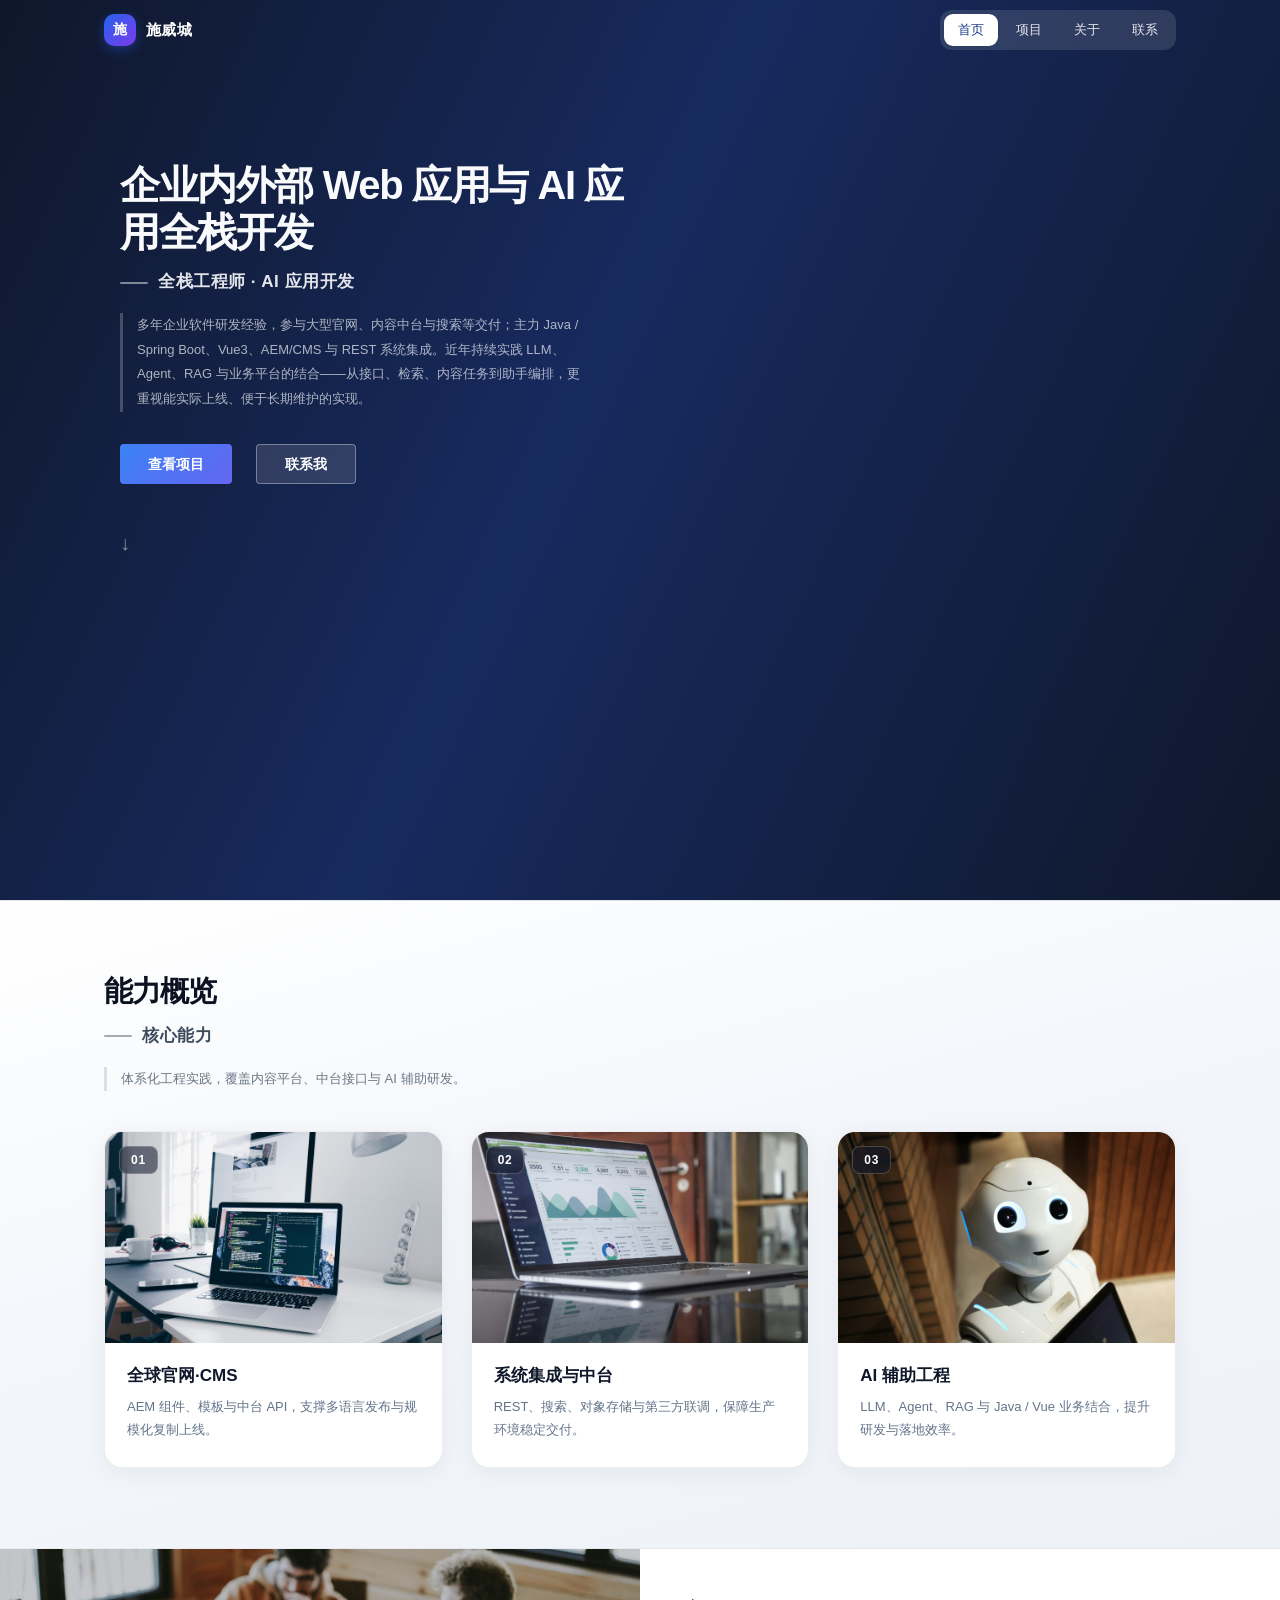
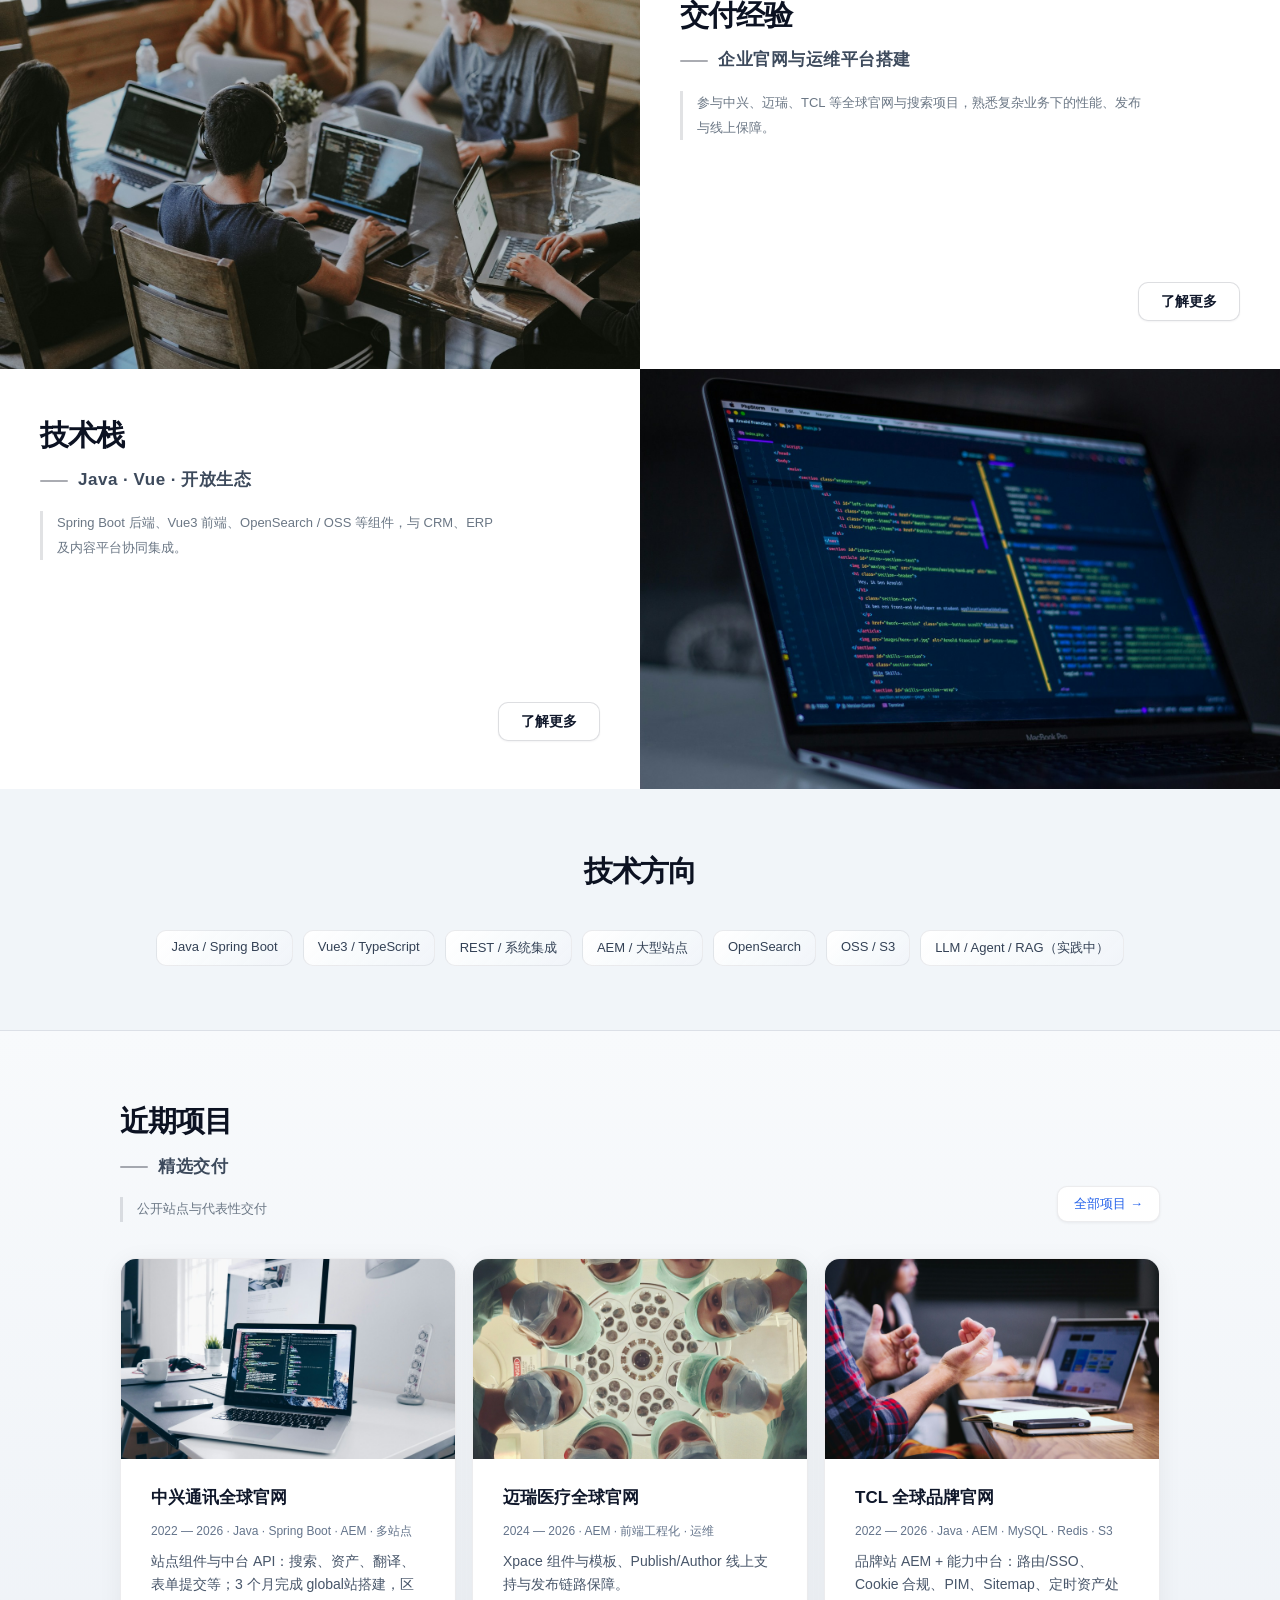
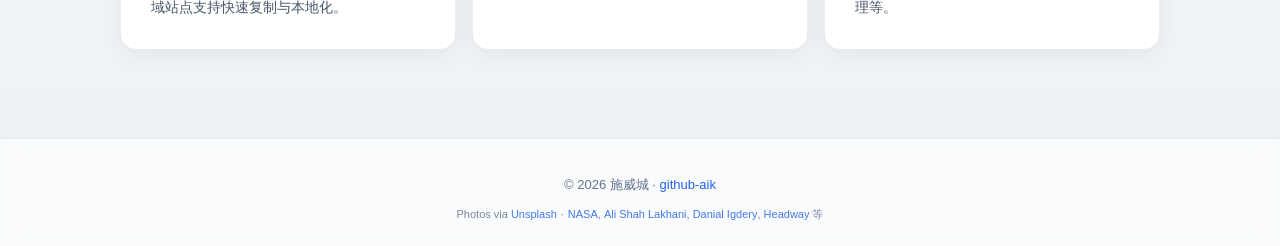
==== index.html @ b0adc14d "regular updates 2026-10-30 21:23:18" ====
<!doctype html>
<html lang="zh-CN">
  <head>
    <meta charset="UTF-8" />
    <link rel="icon" type="image/svg+xml" href="/favicon.svg" />
    <meta name="viewport" content="width=device-width, initial-scale=1.0" />
    <meta name="description" content="施威城 — 全栈 / AI 应用开发 · 个人站点" />
    <title>施威城 · 个人站点</title>
    <script type="module" crossorigin src="/assets/index-Q6WMM7TA.js"></script>
    <link rel="stylesheet" crossorigin href="/assets/index-0i946MAT.css">
  </head>
  <body>
    <script type="text/javascript">
      (function (l) {
        if (l.search.length > 1 && l.search.charAt(1) === '/') {
          var decoded = l.search
            .slice(1)
            .split('&')
            .map(function (s) {
              return s.replace(/~and~/g, '&');
            })
            .join('?');
          window.history.replaceState(null, null, l.pathname.slice(0, -1) + decoded + l.hash);
        }
      })(window.location);
    </script>
    <div id="app"></div>
  </body>
</html>
---- assets/index-0i946MAT.css ----
:root{--el-color-white:#fff;--el-color-black:#000;--el-color-primary-rgb:64, 158, 255;--el-color-success-rgb:103, 194, 58;--el-color-warning-rgb:230, 162, 60;--el-color-danger-rgb:245, 108, 108;--el-color-error-rgb:245, 108, 108;--el-color-info-rgb:144, 147, 153;--el-font-size-extra-large:20px;--el-font-size-large:18px;--el-font-size-medium:16px;--el-font-size-base:14px;--el-font-size-small:13px;--el-font-size-extra-small:12px;--el-font-family:"Helvetica Neue", Helvetica, "PingFang SC", "Hiragino Sans GB", "Microsoft YaHei", "微软雅黑", Arial, sans-serif;--el-font-weight-primary:500;--el-font-line-height-primary:24px;--el-index-normal:1;--el-index-top:1000;--el-index-popper:2000;--el-border-radius-base:4px;--el-border-radius-small:2px;--el-border-radius-round:20px;--el-border-radius-circle:100%;--el-transition-duration:.3s;--el-transition-duration-fast:.2s;--el-transition-function-ease-in-out-bezier:cubic-bezier(.645, .045, .355, 1);--el-transition-function-fast-bezier:cubic-bezier(.23, 1, .32, 1);--el-transition-all:all var(--el-transition-duration) var(--el-transition-function-ease-in-out-bezier);--el-transition-fade:opacity var(--el-transition-duration) var(--el-transition-function-fast-bezier);--el-transition-md-fade:transform var(--el-transition-duration) var(--el-transition-function-fast-bezier), opacity var(--el-transition-duration) var(--el-transition-function-fast-bezier);--el-transition-fade-linear:opacity var(--el-transition-duration-fast) linear;--el-transition-border:border-color var(--el-transition-duration-fast) var(--el-transition-function-ease-in-out-bezier);--el-transition-box-shadow:box-shadow var(--el-transition-duration-fast) var(--el-transition-function-ease-in-out-bezier);--el-transition-color:color var(--el-transition-duration-fast) var(--el-transition-function-ease-in-out-bezier);--el-component-size-large:40px;--el-component-size:32px;--el-component-size-small:24px;--lightningcss-light:initial;--lightningcss-dark: ;color-scheme:light;--el-color-primary:#409eff;--el-color-primary-light-3:#79bbff;--el-color-primary-light-5:#a0cfff;--el-color-primary-light-7:#c6e2ff;--el-color-primary-light-8:#d9ecff;--el-color-primary-light-9:#ecf5ff;--el-color-primary-dark-2:#337ecc;--el-color-success:#67c23a;--el-color-success-light-3:#95d475;--el-color-success-light-5:#b3e19d;--el-color-success-light-7:#d1edc4;--el-color-success-light-8:#e1f3d8;--el-color-success-light-9:#f0f9eb;--el-color-success-dark-2:#529b2e;--el-color-warning:#e6a23c;--el-color-warning-light-3:#eebe77;--el-color-warning-light-5:#f3d19e;--el-color-warning-light-7:#f8e3c5;--el-color-warning-light-8:#faecd8;--el-color-warning-light-9:#fdf6ec;--el-color-warning-dark-2:#b88230;--el-color-danger:#f56c6c;--el-color-danger-light-3:#f89898;--el-color-danger-light-5:#fab6b6;--el-color-danger-light-7:#fcd3d3;--el-color-danger-light-8:#fde2e2;--el-color-danger-light-9:#fef0f0;--el-color-danger-dark-2:#c45656;--el-color-error:#f56c6c;--el-color-error-light-3:#f89898;--el-color-error-light-5:#fab6b6;--el-color-error-light-7:#fcd3d3;--el-color-error-light-8:#fde2e2;--el-color-error-light-9:#fef0f0;--el-color-error-dark-2:#c45656;--el-color-info:#909399;--el-color-info-light-3:#b1b3b8;--el-color-info-light-5:#c8c9cc;--el-color-info-light-7:#dedfe0;--el-color-info-light-8:#e9e9eb;--el-color-info-light-9:#f4f4f5;--el-color-info-dark-2:#73767a;--el-bg-color:#fff;--el-bg-color-page:#f2f3f5;--el-bg-color-overlay:#fff;--el-text-color-primary:#303133;--el-text-color-regular:#606266;--el-text-color-secondary:#909399;--el-text-color-placeholder:#a8abb2;--el-text-color-disabled:#c0c4cc;--el-border-color:#dcdfe6;--el-border-color-light:#e4e7ed;--el-border-color-lighter:#ebeef5;--el-border-color-extra-light:#f2f6fc;--el-border-color-dark:#d4d7de;--el-border-color-darker:#cdd0d6;--el-fill-color:#f0f2f5;--el-fill-color-light:#f5f7fa;--el-fill-color-lighter:#fafafa;--el-fill-color-extra-light:#fafcff;--el-fill-color-dark:#ebedf0;--el-fill-color-darker:#e6e8eb;--el-fill-color-blank:#fff;--el-box-shadow:0px 12px 32px 4px #0000000a, 0px 8px 20px #00000014;--el-box-shadow-light:0px 0px 12px #0000001f;--el-box-shadow-lighter:0px 0px 6px #0000001f;--el-box-shadow-dark:0px 16px 48px 16px #00000014, 0px 12px 32px #0000001f, 0px 8px 16px -8px #00000029;--el-disabled-bg-color:var(--el-fill-color-light);--el-disabled-text-color:var(--el-text-color-placeholder);--el-disabled-border-color:var(--el-border-color-light);--el-overlay-color:#000c;--el-overlay-color-light:#000000b3;--el-overlay-color-lighter:#00000080;--el-mask-color:#ffffffe6;--el-mask-color-extra-light:#ffffff4d;--el-border-width:1px;--el-border-style:solid;--el-border-color-hover:var(--el-text-color-disabled);--el-border:var(--el-border-width) var(--el-border-style) var(--el-border-color);--el-svg-monochrome-grey:var(--el-border-color)}.fade-in-linear-enter-active,.fade-in-linear-leave-active{transition:var(--el-transition-fade-linear)}.fade-in-linear-enter-from,.fade-in-linear-leave-to{opacity:0}.el-fade-in-linear-enter-active,.el-fade-in-linear-leave-active{transition:var(--el-transition-fade-linear)}.el-fade-in-linear-enter-from,.el-fade-in-linear-leave-to{opacity:0}.el-fade-in-enter-active,.el-fade-in-leave-active{transition:all var(--el-transition-duration) cubic-bezier(.55,0,.1,1)}.el-fade-in-enter-from,.el-fade-in-leave-active{opacity:0}.el-zoom-in-center-enter-active,.el-zoom-in-center-leave-active{transition:all var(--el-transition-duration) cubic-bezier(.55,0,.1,1)}.el-zoom-in-center-enter-from,.el-zoom-in-center-leave-active{opacity:0;transform:scaleX(0)}.el-zoom-in-top-enter-active,.el-zoom-in-top-leave-active{opacity:1;transition:var(--el-transition-md-fade);transform-origin:top;transform:scaleY(1)}.el-zoom-in-top-enter-active[data-popper-placement^=top],.el-zoom-in-top-leave-active[data-popper-placement^=top]{transform-origin:bottom}.el-zoom-in-top-enter-from,.el-zoom-in-top-leave-active{opacity:0;transform:scaleY(0)}.el-zoom-in-bottom-enter-active,.el-zoom-in-bottom-leave-active{opacity:1;transition:var(--el-transition-md-fade);transform-origin:bottom;transform:scaleY(1)}.el-zoom-in-bottom-enter-from,.el-zoom-in-bottom-leave-active{opacity:0;transform:scaleY(0)}.el-zoom-in-left-enter-active,.el-zoom-in-left-leave-active{opacity:1;transition:var(--el-transition-md-fade);transform-origin:0 0;transform:scale(1)}.el-zoom-in-left-enter-from,.el-zoom-in-left-leave-active{opacity:0;transform:scale(.45)}.collapse-transition{transition:var(--el-transition-duration) height ease-in-out,var(--el-transition-duration) padding-top ease-in-out,var(--el-transition-duration) padding-bottom ease-in-out}.el-collapse-transition-leave-active,.el-collapse-transition-enter-active{transition:var(--el-transition-duration) max-height ease-in-out,var(--el-transition-duration) padding-top ease-in-out,var(--el-transition-duration) padding-bottom ease-in-out}.horizontal-collapse-transition{transition:var(--el-transition-duration) width ease-in-out,var(--el-transition-duration) padding-left ease-in-out,var(--el-transition-duration) padding-right ease-in-out}.el-list-enter-active,.el-list-leave-active{transition:all 1s}.el-list-enter-from,.el-list-leave-to{opacity:0;transform:translateY(-30px)}.el-list-leave-active{position:absolute!important}.el-opacity-transition{transition:opacity var(--el-transition-duration) cubic-bezier(.55,0,.1,1)}.el-icon--right{margin-left:5px}.el-icon--left{margin-right:5px}@keyframes rotating{0%{transform:rotate(0)}to{transform:rotate(360deg)}}.el-icon{--color:inherit;fill:currentColor;width:1em;height:1em;color:var(--color);line-height:1em;font-size:inherit;justify-content:center;align-items:center;display:inline-flex;position:relative}.el-icon.is-loading{animation:2s linear infinite rotating}.el-icon svg{width:1em;height:1em}.el-affix--fixed{position:fixed}.el-alert{--el-alert-padding:8px 16px;--el-alert-border-radius-base:var(--el-border-radius-base);--el-alert-title-font-size:14px;--el-alert-title-with-description-font-size:16px;--el-alert-description-font-size:14px;--el-alert-close-font-size:16px;--el-alert-close-customed-font-size:14px;--el-alert-icon-size:16px;--el-alert-icon-large-size:28px;width:100%;padding:var(--el-alert-padding);box-sizing:border-box;border-radius:var(--el-alert-border-radius-base);background-color:var(--el-color-white);opacity:1;transition:opacity var(--el-transition-duration-fast);align-items:center;margin:0;display:flex;position:relative;overflow:hidden}.el-alert.is-light .el-alert__close-btn{color:var(--el-text-color-placeholder)}.el-alert.is-dark .el-alert__close-btn,.el-alert.is-dark .el-alert__description{color:var(--el-color-white)}.el-alert.is-center{justify-content:center}.el-alert--primary{--el-alert-bg-color:var(--el-color-primary-light-9)}.el-alert--primary.is-light{background-color:var(--el-alert-bg-color);color:var(--el-color-primary)}.el-alert--primary.is-light .el-alert__description{color:var(--el-color-primary)}.el-alert--primary.is-dark{background-color:var(--el-color-primary);color:var(--el-color-white)}.el-alert--success{--el-alert-bg-color:var(--el-color-success-light-9)}.el-alert--success.is-light{background-color:var(--el-alert-bg-color);color:var(--el-color-success)}.el-alert--success.is-light .el-alert__description{color:var(--el-color-success)}.el-alert--success.is-dark{background-color:var(--el-color-success);color:var(--el-color-white)}.el-alert--info{--el-alert-bg-color:var(--el-color-info-light-9)}.el-alert--info.is-light{background-color:var(--el-alert-bg-color);color:var(--el-color-info)}.el-alert--info.is-light .el-alert__description{color:var(--el-color-info)}.el-alert--info.is-dark{background-color:var(--el-color-info);color:var(--el-color-white)}.el-alert--warning{--el-alert-bg-color:var(--el-color-warning-light-9)}.el-alert--warning.is-light{background-color:var(--el-alert-bg-color);color:var(--el-color-warning)}.el-alert--warning.is-light .el-alert__description{color:var(--el-color-warning)}.el-alert--warning.is-dark{background-color:var(--el-color-warning);color:var(--el-color-white)}.el-alert--error{--el-alert-bg-color:var(--el-color-error-light-9)}.el-alert--error.is-light{background-color:var(--el-alert-bg-color);color:var(--el-color-error)}.el-alert--error.is-light .el-alert__description{color:var(--el-color-error)}.el-alert--error.is-dark{background-color:var(--el-color-error);color:var(--el-color-white)}.el-alert__content{flex-direction:column;gap:4px;display:flex}.el-alert .el-alert__icon{font-size:var(--el-alert-icon-size);width:var(--el-alert-icon-size);margin-right:8px}.el-alert .el-alert__icon.is-big{font-size:var(--el-alert-icon-large-size);width:var(--el-alert-icon-large-size);margin-right:12px}.el-alert__title{font-size:var(--el-alert-title-font-size);line-height:24px}.el-alert__title.with-description{font-size:var(--el-alert-title-with-description-font-size)}.el-alert .el-alert__description{font-size:var(--el-alert-description-font-size);margin:0}.el-alert .el-alert__close-btn{font-size:var(--el-alert-close-font-size);opacity:1;cursor:pointer;position:absolute;top:12px;right:16px}.el-alert .el-alert__close-btn.is-customed{font-style:normal;font-size:var(--el-alert-close-customed-font-size);line-height:24px;top:8px}.el-alert-fade-enter-from,.el-alert-fade-leave-active{opacity:0}.el-aside{box-sizing:border-box;width:var(--el-aside-width,300px);flex-shrink:0;overflow:auto}.el-autocomplete{--el-input-text-color:var(--el-text-color-regular);--el-input-border:var(--el-border);--el-input-hover-border:var(--el-border-color-hover);--el-input-focus-border:var(--el-color-primary);--el-input-transparent-border:0 0 0 1px transparent inset;--el-input-border-color:var(--el-border-color);--el-input-border-radius:var(--el-border-radius-base);--el-input-bg-color:var(--el-fill-color-blank);--el-input-icon-color:var(--el-text-color-placeholder);--el-input-placeholder-color:var(--el-text-color-placeholder);--el-input-hover-border-color:var(--el-border-color-hover);--el-input-clear-hover-color:var(--el-text-color-secondary);--el-input-focus-border-color:var(--el-color-primary);--el-input-width:100%;width:var(--el-input-width);display:inline-block;position:relative}.el-autocomplete__popper.el-popper{background:var(--el-bg-color-overlay);border:1px solid var(--el-border-color-light);box-shadow:var(--el-box-shadow-light)}.el-autocomplete__popper.el-popper .el-popper__arrow:before{border:1px solid var(--el-border-color-light)}.el-autocomplete__popper.el-popper[data-popper-placement^=top] .el-popper__arrow:before{border-top-color:#0000;border-left-color:#0000}.el-autocomplete__popper.el-popper[data-popper-placement^=bottom] .el-popper__arrow:before{border-bottom-color:#0000;border-right-color:#0000}.el-autocomplete__popper.el-popper[data-popper-placement^=left] .el-popper__arrow:before{border-bottom-color:#0000;border-left-color:#0000}.el-autocomplete__popper.el-popper[data-popper-placement^=right] .el-popper__arrow:before{border-top-color:#0000;border-right-color:#0000}.el-autocomplete-suggestion{border-radius:var(--el-border-radius-base);box-sizing:border-box}.el-autocomplete-suggestion__header{border-bottom:1px solid var(--el-border-color-lighter);padding:10px}.el-autocomplete-suggestion__footer{border-top:1px solid var(--el-border-color-lighter);padding:10px}.el-autocomplete-suggestion__wrap{box-sizing:border-box;max-height:280px;padding:10px 0}.el-autocomplete-suggestion__list{margin:0;padding:0}.el-autocomplete-suggestion li{cursor:pointer;color:var(--el-text-color-regular);line-height:34px;font-size:var(--el-font-size-base);text-align:left;text-overflow:ellipsis;white-space:nowrap;margin:0;padding:0 20px;list-style:none;overflow:hidden}.el-autocomplete-suggestion li:hover,.el-autocomplete-suggestion li.highlighted{background-color:var(--el-fill-color-light)}.el-autocomplete-suggestion li.divider{border-top:1px solid var(--el-color-black);margin-top:6px}.el-autocomplete-suggestion li.divider:last-child{margin-bottom:-6px}.el-autocomplete-suggestion.is-loading li{cursor:default;height:100px;color:var(--el-text-color-secondary);justify-content:center;align-items:center;font-size:20px;display:flex}.el-autocomplete-suggestion.is-loading li:hover{background-color:var(--el-bg-color-overlay)}.el-avatar{--el-avatar-text-color:var(--el-color-white);--el-avatar-bg-color:var(--el-text-color-disabled);--el-avatar-text-size:14px;--el-avatar-icon-size:18px;--el-avatar-border-radius:var(--el-border-radius-base);--el-avatar-size-large:56px;--el-avatar-size:40px;--el-avatar-size-small:24px;box-sizing:border-box;text-align:center;color:var(--el-avatar-text-color);background:var(--el-avatar-bg-color);width:var(--el-avatar-size);height:var(--el-avatar-size);font-size:var(--el-avatar-text-size);outline:none;justify-content:center;align-items:center;display:inline-flex;overflow:hidden}.el-avatar>img{width:100%;height:100%;display:block}.el-avatar--circle{border-radius:50%}.el-avatar--square{border-radius:var(--el-avatar-border-radius)}.el-avatar--icon{font-size:var(--el-avatar-icon-size)}.el-avatar--small{--el-avatar-size:24px}.el-avatar--large{--el-avatar-size:56px}.el-avatar-group{--el-avatar-group-item-gap:-8px;--el-avatar-group-collapse-item-gap:4px;display:inline-flex}.el-avatar-group .el-avatar{border:1px solid var(--el-border-color-extra-light)}.el-avatar-group .el-avatar:not(:first-child){margin-left:var(--el-avatar-group-item-gap)}.el-avatar-group__collapse-avatars{--el-avatar-group-item-gap:-8px;--el-avatar-group-collapse-item-gap:4px}.el-avatar-group__collapse-avatars .el-avatar:not(:first-child){margin-left:var(--el-avatar-group-collapse-item-gap)}.el-backtop{--el-backtop-bg-color:var(--el-bg-color-overlay);--el-backtop-text-color:var(--el-color-primary);--el-backtop-hover-bg-color:var(--el-border-color-extra-light);background-color:var(--el-backtop-bg-color);width:40px;height:40px;color:var(--el-backtop-text-color);box-shadow:var(--el-box-shadow-lighter);cursor:pointer;z-index:5;border-radius:50%;justify-content:center;align-items:center;font-size:20px;display:flex;position:fixed}.el-backtop:hover{background-color:var(--el-backtop-hover-bg-color)}.el-backtop__icon{font-size:20px}.el-badge{--el-badge-bg-color:var(--el-color-danger);--el-badge-radius:10px;--el-badge-font-size:12px;--el-badge-padding:6px;--el-badge-size:18px;vertical-align:middle;width:-moz-fit-content;width:fit-content;display:inline-block;position:relative}.el-badge__content{background-color:var(--el-badge-bg-color);border-radius:var(--el-badge-radius);color:var(--el-color-white);font-size:var(--el-badge-font-size);height:var(--el-badge-size);padding:0 var(--el-badge-padding);white-space:nowrap;border:1px solid var(--el-bg-color);justify-content:center;align-items:center;display:inline-flex}.el-badge__content.is-fixed{top:0;right:calc(1px + var(--el-badge-size) / 2);z-index:var(--el-index-normal);position:absolute;transform:translateY(-50%)translate(100%)}.el-badge__content.is-fixed.is-dot{right:5px}.el-badge__content.is-dot{border-radius:50%;width:8px;height:8px;padding:0;right:0}.el-badge__content.is-hide-zero{display:none}.el-badge__content--primary{background-color:var(--el-color-primary)}.el-badge__content--success{background-color:var(--el-color-success)}.el-badge__content--warning{background-color:var(--el-color-warning)}.el-badge__content--info{background-color:var(--el-color-info)}.el-badge__content--danger{background-color:var(--el-color-danger)}.el-breadcrumb__separator{color:var(--el-text-color-placeholder);margin:0 9px;font-weight:700}.el-breadcrumb__separator.el-icon{margin:0 6px;font-weight:400}.el-breadcrumb__separator.el-icon svg{vertical-align:middle}.el-breadcrumb__item{float:left;align-items:center;display:inline-flex}.el-breadcrumb__inner{color:var(--el-text-color-regular)}.el-breadcrumb__inner.is-link,.el-breadcrumb__inner a{transition:var(--el-transition-color);color:var(--el-text-color-primary);font-weight:700;text-decoration:none}.el-breadcrumb__inner.is-link:hover,.el-breadcrumb__inner a:hover{color:var(--el-color-primary);cursor:pointer}.el-breadcrumb__item:last-child .el-breadcrumb__inner,.el-breadcrumb__item:last-child .el-breadcrumb__inner:hover,.el-breadcrumb__item:last-child .el-breadcrumb__inner a,.el-breadcrumb__item:last-child .el-breadcrumb__inner a:hover{color:var(--el-text-color-regular);cursor:text;font-weight:400}.el-breadcrumb__item:last-child .el-breadcrumb__separator{display:none}.el-breadcrumb{font-size:14px;line-height:1}.el-breadcrumb:before,.el-breadcrumb:after{content:"";display:table}.el-breadcrumb:after{clear:both}.el-button-group>.el-button+.el-button{margin-left:0}.el-button-group>.el-button:first-child:last-child{border-top-right-radius:var(--el-border-radius-base);border-bottom-right-radius:var(--el-border-radius-base);border-top-left-radius:var(--el-border-radius-base);border-bottom-left-radius:var(--el-border-radius-base)}.el-button-group>.el-button:first-child:last-child.is-round{border-radius:var(--el-border-radius-round)}.el-button-group>.el-button:first-child:last-child.is-circle{border-radius:50%}.el-button-group>.el-button:not(:first-child):not(:last-child){border-radius:0}.el-button-group>.el-button:hover,.el-button-group>.el-button:focus,.el-button-group>.el-button:active,.el-button-group>.el-button.is-active{z-index:1}.el-button-group--horizontal{vertical-align:middle;display:inline-block}.el-button-group--horizontal:before,.el-button-group--horizontal:after{content:"";display:table}.el-button-group--horizontal:after{clear:both}.el-button-group--horizontal>.el-button{float:left;position:relative}.el-button-group--horizontal>.el-button:first-child{border-top-right-radius:0;border-bottom-right-radius:0}.el-button-group--horizontal>.el-button:last-child{border-top-left-radius:0;border-bottom-left-radius:0}.el-button-group--horizontal>.el-button:not(:last-child){margin-right:-1px}.el-button-group--horizontal .el-button--primary:first-child{border-right-color:var(--el-button-divide-border-color)}.el-button-group--horizontal .el-button--primary:last-child{border-left-color:var(--el-button-divide-border-color)}.el-button-group--horizontal .el-button--primary:not(:first-child):not(:last-child){border-left-color:var(--el-button-divide-border-color);border-right-color:var(--el-button-divide-border-color)}.el-button-group--horizontal .el-button--success:first-child{border-right-color:var(--el-button-divide-border-color)}.el-button-group--horizontal .el-button--success:last-child{border-left-color:var(--el-button-divide-border-color)}.el-button-group--horizontal .el-button--success:not(:first-child):not(:last-child){border-left-color:var(--el-button-divide-border-color);border-right-color:var(--el-button-divide-border-color)}.el-button-group--horizontal .el-button--warning:first-child{border-right-color:var(--el-button-divide-border-color)}.el-button-group--horizontal .el-button--warning:last-child{border-left-color:var(--el-button-divide-border-color)}.el-button-group--horizontal .el-button--warning:not(:first-child):not(:last-child){border-left-color:var(--el-button-divide-border-color);border-right-color:var(--el-button-divide-border-color)}.el-button-group--horizontal .el-button--danger:first-child{border-right-color:var(--el-button-divide-border-color)}.el-button-group--horizontal .el-button--danger:last-child{border-left-color:var(--el-button-divide-border-color)}.el-button-group--horizontal .el-button--danger:not(:first-child):not(:last-child){border-left-color:var(--el-button-divide-border-color);border-right-color:var(--el-button-divide-border-color)}.el-button-group--horizontal .el-button--info:first-child{border-right-color:var(--el-button-divide-border-color)}.el-button-group--horizontal .el-button--info:last-child{border-left-color:var(--el-button-divide-border-color)}.el-button-group--horizontal .el-button--info:not(:first-child):not(:last-child){border-left-color:var(--el-button-divide-border-color);border-right-color:var(--el-button-divide-border-color)}.el-button-group--horizontal>.el-dropdown>.el-button{border-left-color:var(--el-button-divide-border-color);border-top-left-radius:0;border-bottom-left-radius:0}.el-button-group--vertical{flex-direction:column;align-items:stretch;display:inline-flex}.el-button-group--vertical>.el-button{margin-top:-1px}.el-button-group--vertical>.el-button:first-child{border-bottom-right-radius:0;border-bottom-left-radius:0}.el-button-group--vertical>.el-button:last-child{border-top-left-radius:0;border-top-right-radius:0}.el-button-group--vertical>.el-dropdown{margin-top:-1px}.el-button-group--vertical>.el-dropdown>.el-button{border-left-color:var(--el-button-divide-border-color);border-top-left-radius:0;border-top-right-radius:0}.el-button-group--vertical .el-button--primary:first-child{border-bottom-color:var(--el-button-divide-border-color)}.el-button-group--vertical .el-button--primary:last-child{border-top-color:var(--el-button-divide-border-color)}.el-button-group--vertical .el-button--primary:not(:first-child):not(:last-child){border-top-color:var(--el-button-divide-border-color);border-bottom-color:var(--el-button-divide-border-color)}.el-button-group--vertical .el-button--success:first-child{border-bottom-color:var(--el-button-divide-border-color)}.el-button-group--vertical .el-button--success:last-child{border-top-color:var(--el-button-divide-border-color)}.el-button-group--vertical .el-button--success:not(:first-child):not(:last-child){border-top-color:var(--el-button-divide-border-color);border-bottom-color:var(--el-button-divide-border-color)}.el-button-group--vertical .el-button--warning:first-child{border-bottom-color:var(--el-button-divide-border-color)}.el-button-group--vertical .el-button--warning:last-child{border-top-color:var(--el-button-divide-border-color)}.el-button-group--vertical .el-button--warning:not(:first-child):not(:last-child){border-top-color:var(--el-button-divide-border-color);border-bottom-color:var(--el-button-divide-border-color)}.el-button-group--vertical .el-button--danger:first-child{border-bottom-color:var(--el-button-divide-border-color)}.el-button-group--vertical .el-button--danger:last-child{border-top-color:var(--el-button-divide-border-color)}.el-button-group--vertical .el-button--danger:not(:first-child):not(:last-child){border-top-color:var(--el-button-divide-border-color);border-bottom-color:var(--el-button-divide-border-color)}.el-button-group--vertical .el-button--info:first-child{border-bottom-color:var(--el-button-divide-border-color)}.el-button-group--vertical .el-button--info:last-child{border-top-color:var(--el-button-divide-border-color)}.el-button-group--vertical .el-button--info:not(:first-child):not(:last-child){border-top-color:var(--el-button-divide-border-color);border-bottom-color:var(--el-button-divide-border-color)}.el-button{--el-button-font-weight:var(--el-font-weight-primary);--el-button-border-color:var(--el-border-color);--el-button-bg-color:var(--el-fill-color-blank);--el-button-text-color:var(--el-text-color-regular);--el-button-disabled-text-color:var(--el-disabled-text-color);--el-button-disabled-bg-color:var(--el-fill-color-blank);--el-button-disabled-border-color:var(--el-border-color-light);--el-button-divide-border-color:#ffffff80;--el-button-hover-text-color:var(--el-color-primary);--el-button-hover-bg-color:var(--el-color-primary-light-9);--el-button-hover-border-color:var(--el-color-primary-light-7);--el-button-active-text-color:var(--el-button-hover-text-color);--el-button-active-border-color:var(--el-color-primary);--el-button-active-bg-color:var(--el-button-hover-bg-color);--el-button-outline-color:var(--el-color-primary-light-5);--el-button-hover-link-text-color:var(--el-text-color-secondary);--el-button-active-color:var(--el-text-color-primary);white-space:nowrap;cursor:pointer;height:32px;color:var(--el-button-text-color);text-align:center;box-sizing:border-box;line-height:1;font-weight:var(--el-button-font-weight);-webkit-user-select:none;user-select:none;vertical-align:middle;-webkit-appearance:none;background-color:var(--el-button-bg-color);border:var(--el-border);border-color:var(--el-button-border-color);outline:none;justify-content:center;align-items:center;transition:all .1s;display:inline-flex}.el-button:hover{color:var(--el-button-hover-text-color);border-color:var(--el-button-hover-border-color);background-color:var(--el-button-hover-bg-color);outline:none}.el-button:active{color:var(--el-button-active-text-color);border-color:var(--el-button-active-border-color);background-color:var(--el-button-active-bg-color);outline:none}.el-button:focus-visible{outline:2px solid var(--el-button-outline-color);outline-offset:1px;transition:outline-offset,outline}.el-button>span{align-items:center;display:inline-flex}.el-button+.el-button{margin-left:12px}.el-button{font-size:var(--el-font-size-base);border-radius:var(--el-border-radius-base);padding:8px 15px}.el-button.is-round{padding:8px 15px}.el-button::-moz-focus-inner{border:0}.el-button [class*=el-icon]+span{margin-left:6px}.el-button [class*=el-icon] svg{vertical-align:bottom}.el-button.is-plain{--el-button-hover-text-color:var(--el-color-primary);--el-button-hover-bg-color:var(--el-fill-color-blank);--el-button-hover-border-color:var(--el-color-primary)}.el-button.is-active{color:var(--el-button-active-text-color);border-color:var(--el-button-active-border-color);background-color:var(--el-button-active-bg-color);outline:none}.el-button.is-disabled,.el-button.is-disabled:hover{color:var(--el-button-disabled-text-color);cursor:not-allowed;background-image:none;background-color:var(--el-button-disabled-bg-color);border-color:var(--el-button-disabled-border-color)}.el-button.is-loading{pointer-events:none;position:relative}.el-button.is-loading:before{z-index:1;pointer-events:none;content:"";border-radius:inherit;background-color:var(--el-mask-color-extra-light);position:absolute;top:-1px;bottom:-1px;left:-1px;right:-1px}.el-button.is-round{border-radius:var(--el-border-radius-round)}.el-button.is-dashed{--el-button-hover-text-color:var(--el-color-primary);--el-button-hover-bg-color:var(--el-fill-color-blank);--el-button-hover-border-color:var(--el-color-primary);border-style:dashed}.el-button.is-circle{border-radius:50%;width:32px;padding:8px}.el-button.is-text{color:var(--el-button-text-color);background-color:#0000;border:0 solid #0000}.el-button.is-text.is-disabled{color:var(--el-button-disabled-text-color);background-color:#0000!important}.el-button.is-text:not(.is-disabled):hover{background-color:var(--el-fill-color-light)}.el-button.is-text:not(.is-disabled):focus-visible{outline:2px solid var(--el-button-outline-color);outline-offset:1px;transition:outline-offset,outline}.el-button.is-text:not(.is-disabled):active{background-color:var(--el-fill-color)}.el-button.is-text:not(.is-disabled).is-has-bg{background-color:var(--el-fill-color-light)}.el-button.is-text:not(.is-disabled).is-has-bg:hover{background-color:var(--el-fill-color)}.el-button.is-text:not(.is-disabled).is-has-bg:active{background-color:var(--el-fill-color-dark)}.el-button__text--expand{letter-spacing:.3em;margin-right:-.3em}.el-button.is-link{color:var(--el-button-text-color);background:0 0;border-color:#0000;height:auto;padding:2px}.el-button.is-link:hover{color:var(--el-button-hover-link-text-color)}.el-button.is-link.is-disabled{color:var(--el-button-disabled-text-color);background-color:#0000!important;border-color:#0000!important}.el-button.is-link:not(.is-disabled):hover{background-color:#0000;border-color:#0000}.el-button.is-link:not(.is-disabled):active{color:var(--el-button-active-color);background-color:#0000;border-color:#0000}.el-button--text{color:var(--el-color-primary);background:0 0;border-color:#0000;padding-left:0;padding-right:0}.el-button--text.is-disabled{color:var(--el-button-disabled-text-color);background-color:#0000!important;border-color:#0000!important}.el-button--text:not(.is-disabled):hover{color:var(--el-color-primary-light-3);background-color:#0000;border-color:#0000}.el-button--text:not(.is-disabled):active{color:var(--el-color-primary-dark-2);background-color:#0000;border-color:#0000}.el-button__link--expand{letter-spacing:.3em;margin-right:-.3em}.el-button--primary{--el-button-text-color:var(--el-color-white);--el-button-bg-color:var(--el-color-primary);--el-button-border-color:var(--el-color-primary);--el-button-outline-color:var(--el-color-primary-light-5);--el-button-active-color:var(--el-color-primary-dark-2);--el-button-hover-text-color:var(--el-color-white);--el-button-hover-link-text-color:var(--el-color-primary-light-5);--el-button-hover-bg-color:var(--el-color-primary-light-3);--el-button-hover-border-color:var(--el-color-primary-light-3);--el-button-active-bg-color:var(--el-color-primary-dark-2);--el-button-active-border-color:var(--el-color-primary-dark-2);--el-button-disabled-text-color:var(--el-color-white);--el-button-disabled-bg-color:var(--el-color-primary-light-5);--el-button-disabled-border-color:var(--el-color-primary-light-5)}.el-button--primary.is-plain,.el-button--primary.is-text,.el-button--primary.is-link{--el-button-text-color:var(--el-color-primary);--el-button-bg-color:var(--el-color-primary-light-9);--el-button-border-color:var(--el-color-primary-light-5);--el-button-hover-text-color:var(--el-color-white);--el-button-hover-bg-color:var(--el-color-primary);--el-button-hover-border-color:var(--el-color-primary);--el-button-active-text-color:var(--el-color-white)}.el-button--primary.is-plain.is-disabled,.el-button--primary.is-plain.is-disabled:hover,.el-button--primary.is-plain.is-disabled:focus,.el-button--primary.is-plain.is-disabled:active,.el-button--primary.is-text.is-disabled,.el-button--primary.is-text.is-disabled:hover,.el-button--primary.is-text.is-disabled:focus,.el-button--primary.is-text.is-disabled:active,.el-button--primary.is-link.is-disabled,.el-button--primary.is-link.is-disabled:hover,.el-button--primary.is-link.is-disabled:focus,.el-button--primary.is-link.is-disabled:active{color:var(--el-color-primary-light-5);background-color:var(--el-color-primary-light-9);border-color:var(--el-color-primary-light-8)}.el-button--primary.is-dashed{--el-button-text-color:var(--el-color-primary);--el-button-bg-color:var(--el-color-primary-light-9);--el-button-border-color:var(--el-color-primary-light-5);--el-button-hover-text-color:var(--el-color-primary);--el-button-hover-bg-color:var(--el-color-primary-light-9);--el-button-hover-border-color:var(--el-color-primary-light-3);--el-button-active-text-color:var(--el-color-primary-dark-2);--el-button-active-bg-color:var(--el-color-primary-light-9);--el-button-active-border-color:var(--el-color-primary-dark-2)}.el-button--primary.is-dashed.is-disabled,.el-button--primary.is-dashed.is-disabled:hover,.el-button--primary.is-dashed.is-disabled:focus,.el-button--primary.is-dashed.is-disabled:active{color:var(--el-color-primary-light-5);background-color:var(--el-color-primary-light-9);border-color:var(--el-color-primary-light-8)}.el-button--success{--el-button-text-color:var(--el-color-white);--el-button-bg-color:var(--el-color-success);--el-button-border-color:var(--el-color-success);--el-button-outline-color:var(--el-color-success-light-5);--el-button-active-color:var(--el-color-success-dark-2);--el-button-hover-text-color:var(--el-color-white);--el-button-hover-link-text-color:var(--el-color-success-light-5);--el-button-hover-bg-color:var(--el-color-success-light-3);--el-button-hover-border-color:var(--el-color-success-light-3);--el-button-active-bg-color:var(--el-color-success-dark-2);--el-button-active-border-color:var(--el-color-success-dark-2);--el-button-disabled-text-color:var(--el-color-white);--el-button-disabled-bg-color:var(--el-color-success-light-5);--el-button-disabled-border-color:var(--el-color-success-light-5)}.el-button--success.is-plain,.el-button--success.is-text,.el-button--success.is-link{--el-button-text-color:var(--el-color-success);--el-button-bg-color:var(--el-color-success-light-9);--el-button-border-color:var(--el-color-success-light-5);--el-button-hover-text-color:var(--el-color-white);--el-button-hover-bg-color:var(--el-color-success);--el-button-hover-border-color:var(--el-color-success);--el-button-active-text-color:var(--el-color-white)}.el-button--success.is-plain.is-disabled,.el-button--success.is-plain.is-disabled:hover,.el-button--success.is-plain.is-disabled:focus,.el-button--success.is-plain.is-disabled:active,.el-button--success.is-text.is-disabled,.el-button--success.is-text.is-disabled:hover,.el-button--success.is-text.is-disabled:focus,.el-button--success.is-text.is-disabled:active,.el-button--success.is-link.is-disabled,.el-button--success.is-link.is-disabled:hover,.el-button--success.is-link.is-disabled:focus,.el-button--success.is-link.is-disabled:active{color:var(--el-color-success-light-5);background-color:var(--el-color-success-light-9);border-color:var(--el-color-success-light-8)}.el-button--success.is-dashed{--el-button-text-color:var(--el-color-success);--el-button-bg-color:var(--el-color-success-light-9);--el-button-border-color:var(--el-color-success-light-5);--el-button-hover-text-color:var(--el-color-success);--el-button-hover-bg-color:var(--el-color-success-light-9);--el-button-hover-border-color:var(--el-color-success-light-3);--el-button-active-text-color:var(--el-color-success-dark-2);--el-button-active-bg-color:var(--el-color-success-light-9);--el-button-active-border-color:var(--el-color-success-dark-2)}.el-button--success.is-dashed.is-disabled,.el-button--success.is-dashed.is-disabled:hover,.el-button--success.is-dashed.is-disabled:focus,.el-button--success.is-dashed.is-disabled:active{color:var(--el-color-success-light-5);background-color:var(--el-color-success-light-9);border-color:var(--el-color-success-light-8)}.el-button--warning{--el-button-text-color:var(--el-color-white);--el-button-bg-color:var(--el-color-warning);--el-button-border-color:var(--el-color-warning);--el-button-outline-color:var(--el-color-warning-light-5);--el-button-active-color:var(--el-color-warning-dark-2);--el-button-hover-text-color:var(--el-color-white);--el-button-hover-link-text-color:var(--el-color-warning-light-5);--el-button-hover-bg-color:var(--el-color-warning-light-3);--el-button-hover-border-color:var(--el-color-warning-light-3);--el-button-active-bg-color:var(--el-color-warning-dark-2);--el-button-active-border-color:var(--el-color-warning-dark-2);--el-button-disabled-text-color:var(--el-color-white);--el-button-disabled-bg-color:var(--el-color-warning-light-5);--el-button-disabled-border-color:var(--el-color-warning-light-5)}.el-button--warning.is-plain,.el-button--warning.is-text,.el-button--warning.is-link{--el-button-text-color:var(--el-color-warning);--el-button-bg-color:var(--el-color-warning-light-9);--el-button-border-color:var(--el-color-warning-light-5);--el-button-hover-text-color:var(--el-color-white);--el-button-hover-bg-color:var(--el-color-warning);--el-button-hover-border-color:var(--el-color-warning);--el-button-active-text-color:var(--el-color-white)}.el-button--warning.is-plain.is-disabled,.el-button--warning.is-plain.is-disabled:hover,.el-button--warning.is-plain.is-disabled:focus,.el-button--warning.is-plain.is-disabled:active,.el-button--warning.is-text.is-disabled,.el-button--warning.is-text.is-disabled:hover,.el-button--warning.is-text.is-disabled:focus,.el-button--warning.is-text.is-disabled:active,.el-button--warning.is-link.is-disabled,.el-button--warning.is-link.is-disabled:hover,.el-button--warning.is-link.is-disabled:focus,.el-button--warning.is-link.is-disabled:active{color:var(--el-color-warning-light-5);background-color:var(--el-color-warning-light-9);border-color:var(--el-color-warning-light-8)}.el-button--warning.is-dashed{--el-button-text-color:var(--el-color-warning);--el-button-bg-color:var(--el-color-warning-light-9);--el-button-border-color:var(--el-color-warning-light-5);--el-button-hover-text-color:var(--el-color-warning);--el-button-hover-bg-color:var(--el-color-warning-light-9);--el-button-hover-border-color:var(--el-color-warning-light-3);--el-button-active-text-color:var(--el-color-warning-dark-2);--el-button-active-bg-color:var(--el-color-warning-light-9);--el-button-active-border-color:var(--el-color-warning-dark-2)}.el-button--warning.is-dashed.is-disabled,.el-button--warning.is-dashed.is-disabled:hover,.el-button--warning.is-dashed.is-disabled:focus,.el-button--warning.is-dashed.is-disabled:active{color:var(--el-color-warning-light-5);background-color:var(--el-color-warning-light-9);border-color:var(--el-color-warning-light-8)}.el-button--danger{--el-button-text-color:var(--el-color-white);--el-button-bg-color:var(--el-color-danger);--el-button-border-color:var(--el-color-danger);--el-button-outline-color:var(--el-color-danger-light-5);--el-button-active-color:var(--el-color-danger-dark-2);--el-button-hover-text-color:var(--el-color-white);--el-button-hover-link-text-color:var(--el-color-danger-light-5);--el-button-hover-bg-color:var(--el-color-danger-light-3);--el-button-hover-border-color:var(--el-color-danger-light-3);--el-button-active-bg-color:var(--el-color-danger-dark-2);--el-button-active-border-color:var(--el-color-danger-dark-2);--el-button-disabled-text-color:var(--el-color-white);--el-button-disabled-bg-color:var(--el-color-danger-light-5);--el-button-disabled-border-color:var(--el-color-danger-light-5)}.el-button--danger.is-plain,.el-button--danger.is-text,.el-button--danger.is-link{--el-button-text-color:var(--el-color-danger);--el-button-bg-color:var(--el-color-danger-light-9);--el-button-border-color:var(--el-color-danger-light-5);--el-button-hover-text-color:var(--el-color-white);--el-button-hover-bg-color:var(--el-color-danger);--el-button-hover-border-color:var(--el-color-danger);--el-button-active-text-color:var(--el-color-white)}.el-button--danger.is-plain.is-disabled,.el-button--danger.is-plain.is-disabled:hover,.el-button--danger.is-plain.is-disabled:focus,.el-button--danger.is-plain.is-disabled:active,.el-button--danger.is-text.is-disabled,.el-button--danger.is-text.is-disabled:hover,.el-button--danger.is-text.is-disabled:focus,.el-button--danger.is-text.is-disabled:active,.el-button--danger.is-link.is-disabled,.el-button--danger.is-link.is-disabled:hover,.el-button--danger.is-link.is-disabled:focus,.el-button--danger.is-link.is-disabled:active{color:var(--el-color-danger-light-5);background-color:var(--el-color-danger-light-9);border-color:var(--el-color-danger-light-8)}.el-button--danger.is-dashed{--el-button-text-color:var(--el-color-danger);--el-button-bg-color:var(--el-color-danger-light-9);--el-button-border-color:var(--el-color-danger-light-5);--el-button-hover-text-color:var(--el-color-danger);--el-button-hover-bg-color:var(--el-color-danger-light-9);--el-button-hover-border-color:var(--el-color-danger-light-3);--el-button-active-text-color:var(--el-color-danger-dark-2);--el-button-active-bg-color:var(--el-color-danger-light-9);--el-button-active-border-color:var(--el-color-danger-dark-2)}.el-button--danger.is-dashed.is-disabled,.el-button--danger.is-dashed.is-disabled:hover,.el-button--danger.is-dashed.is-disabled:focus,.el-button--danger.is-dashed.is-disabled:active{color:var(--el-color-danger-light-5);background-color:var(--el-color-danger-light-9);border-color:var(--el-color-danger-light-8)}.el-button--info{--el-button-text-color:var(--el-color-white);--el-button-bg-color:var(--el-color-info);--el-button-border-color:var(--el-color-info);--el-button-outline-color:var(--el-color-info-light-5);--el-button-active-color:var(--el-color-info-dark-2);--el-button-hover-text-color:var(--el-color-white);--el-button-hover-link-text-color:var(--el-color-info-light-5);--el-button-hover-bg-color:var(--el-color-info-light-3);--el-button-hover-border-color:var(--el-color-info-light-3);--el-button-active-bg-color:var(--el-color-info-dark-2);--el-button-active-border-color:var(--el-color-info-dark-2);--el-button-disabled-text-color:var(--el-color-white);--el-button-disabled-bg-color:var(--el-color-info-light-5);--el-button-disabled-border-color:var(--el-color-info-light-5)}.el-button--info.is-plain,.el-button--info.is-text,.el-button--info.is-link{--el-button-text-color:var(--el-color-info);--el-button-bg-color:var(--el-color-info-light-9);--el-button-border-color:var(--el-color-info-light-5);--el-button-hover-text-color:var(--el-color-white);--el-button-hover-bg-color:var(--el-color-info);--el-button-hover-border-color:var(--el-color-info);--el-button-active-text-color:var(--el-color-white)}.el-button--info.is-plain.is-disabled,.el-button--info.is-plain.is-disabled:hover,.el-button--info.is-plain.is-disabled:focus,.el-button--info.is-plain.is-disabled:active,.el-button--info.is-text.is-disabled,.el-button--info.is-text.is-disabled:hover,.el-button--info.is-text.is-disabled:focus,.el-button--info.is-text.is-disabled:active,.el-button--info.is-link.is-disabled,.el-button--info.is-link.is-disabled:hover,.el-button--info.is-link.is-disabled:focus,.el-button--info.is-link.is-disabled:active{color:var(--el-color-info-light-5);background-color:var(--el-color-info-light-9);border-color:var(--el-color-info-light-8)}.el-button--info.is-dashed{--el-button-text-color:var(--el-color-info);--el-button-bg-color:var(--el-color-info-light-9);--el-button-border-color:var(--el-color-info-light-5);--el-button-hover-text-color:var(--el-color-info);--el-button-hover-bg-color:var(--el-color-info-light-9);--el-button-hover-border-color:var(--el-color-info-light-3);--el-button-active-text-color:var(--el-color-info-dark-2);--el-button-active-bg-color:var(--el-color-info-light-9);--el-button-active-border-color:var(--el-color-info-dark-2)}.el-button--info.is-dashed.is-disabled,.el-button--info.is-dashed.is-disabled:hover,.el-button--info.is-dashed.is-disabled:focus,.el-button--info.is-dashed.is-disabled:active{color:var(--el-color-info-light-5);background-color:var(--el-color-info-light-9);border-color:var(--el-color-info-light-8)}.el-button--large{--el-button-size:40px;height:var(--el-button-size)}.el-button--large [class*=el-icon]+span{margin-left:8px}.el-button--large{font-size:var(--el-font-size-base);border-radius:var(--el-border-radius-base);padding:12px 19px}.el-button--large.is-round{padding:12px 19px}.el-button--large.is-circle{width:var(--el-button-size);padding:12px}.el-button--small{--el-button-size:24px;height:var(--el-button-size)}.el-button--small [class*=el-icon]+span{margin-left:4px}.el-button--small{border-radius:calc(var(--el-border-radius-base) - 1px);padding:5px 11px;font-size:12px}.el-button--small.is-round{padding:5px 11px}.el-button--small.is-circle{width:var(--el-button-size);padding:5px}.el-calendar{--el-calendar-border:var(--el-table-border,1px solid var(--el-border-color-lighter));--el-calendar-header-border-bottom:var(--el-calendar-border);--el-calendar-selected-bg-color:var(--el-color-primary-light-9);--el-calendar-cell-width:85px;background-color:var(--el-fill-color-blank)}.el-calendar__header{border-bottom:var(--el-calendar-header-border-bottom);justify-content:space-between;padding:12px 20px;display:flex}.el-calendar__title{color:var(--el-text-color);align-self:center}.el-calendar__body{padding:12px 20px 35px}.el-calendar__select-controller .el-select{margin-right:8px}.el-calendar__select-controller .el-calendar-select__year{width:120px}.el-calendar__select-controller .el-calendar-select__month{width:60px}.el-calendar-table{table-layout:fixed;width:100%}.el-calendar-table thead th{color:var(--el-text-color-regular);padding:12px 0;font-weight:400}.el-calendar-table:not(.is-range) td.prev,.el-calendar-table:not(.is-range) td.next{color:var(--el-text-color-placeholder)}.el-calendar-table td{border-bottom:var(--el-calendar-border);border-right:var(--el-calendar-border);vertical-align:top;transition:background-color var(--el-transition-duration-fast) ease}.el-calendar-table td.is-selected{background-color:var(--el-calendar-selected-bg-color)}.el-calendar-table td.is-today{color:var(--el-color-primary)}.el-calendar-table tr:first-child td{border-top:var(--el-calendar-border)}.el-calendar-table tr td:first-child{border-left:var(--el-calendar-border)}.el-calendar-table tr.el-calendar-table__row--hide-border td{border-top:none}.el-calendar-table .el-calendar-day{box-sizing:border-box;height:var(--el-calendar-cell-width);padding:8px}.el-calendar-table .el-calendar-day:hover{cursor:pointer;background-color:var(--el-calendar-selected-bg-color)}.el-card{--el-card-border-color:var(--el-border-color-light);--el-card-border-radius:4px;--el-card-padding:20px;--el-card-bg-color:var(--el-fill-color-blank);border-radius:var(--el-card-border-radius);border:1px solid var(--el-card-border-color);background-color:var(--el-card-bg-color);color:var(--el-text-color-primary);transition:var(--el-transition-duration);flex-direction:column;display:flex;overflow:hidden}.el-card.is-always-shadow,.el-card.is-hover-shadow:hover,.el-card.is-hover-shadow:focus{box-shadow:var(--el-box-shadow-light)}.el-card__header{padding:calc(var(--el-card-padding) - 2px) var(--el-card-padding);border-bottom:1px solid var(--el-card-border-color);box-sizing:border-box}.el-card__body{padding:var(--el-card-padding);flex-grow:1;overflow:auto}.el-card__footer{padding:calc(var(--el-card-padding) - 2px) var(--el-card-padding);border-top:1px solid var(--el-card-border-color);box-sizing:border-box}.el-carousel__item{width:100%;height:100%;z-index:calc(var(--el-index-normal) - 1);display:inline-block;position:absolute;top:0;left:0;overflow:hidden}.el-carousel__item.is-active{z-index:calc(var(--el-index-normal) - 1)}.el-carousel__item.is-animating{transition:transform .4s ease-in-out}.el-carousel__item--card{width:50%;transition:transform .4s ease-in-out}.el-carousel__item--card.is-in-stage{cursor:pointer;z-index:var(--el-index-normal)}.el-carousel__item--card.is-in-stage:hover .el-carousel__mask,.el-carousel__item--card.is-in-stage.is-hover .el-carousel__mask{opacity:.12}.el-carousel__item--card.is-active{z-index:calc(var(--el-index-normal) + 1)}.el-carousel__item--card-vertical{width:100%;height:50%}.el-carousel__mask{background-color:var(--el-color-white);opacity:.24;width:100%;height:100%;transition:var(--el-transition-duration-fast);position:absolute;top:0;left:0}.el-carousel{--el-carousel-arrow-font-size:12px;--el-carousel-arrow-size:36px;--el-carousel-arrow-background:#1f2d3d1c;--el-carousel-arrow-hover-background:#1f2d3d3b;--el-carousel-indicator-width:30px;--el-carousel-indicator-height:2px;--el-carousel-indicator-padding-horizontal:4px;--el-carousel-indicator-padding-vertical:12px;--el-carousel-indicator-out-color:var(--el-border-color-hover);position:relative}.el-carousel--horizontal,.el-carousel--vertical{overflow:hidden}.el-carousel.is-vertical-outside{flex-direction:row;align-items:center;display:flex}.el-carousel.is-vertical-outside .el-carousel__container{flex:1}.el-carousel__container{height:300px;position:relative}.el-carousel__arrow{height:var(--el-carousel-arrow-size);width:var(--el-carousel-arrow-size);cursor:pointer;transition:var(--el-transition-duration);background-color:var(--el-carousel-arrow-background);color:#fff;z-index:10;text-align:center;font-size:var(--el-carousel-arrow-font-size);border:none;border-radius:50%;outline:none;justify-content:center;align-items:center;margin:0;padding:0;display:inline-flex;position:absolute;top:50%;transform:translateY(-50%)}.el-carousel__arrow--left{left:16px}.el-carousel__arrow--right{right:16px}.el-carousel__arrow:hover{background-color:var(--el-carousel-arrow-hover-background)}.el-carousel__arrow i{cursor:pointer}.el-carousel__indicators{z-index:calc(var(--el-index-normal) + 1);margin:0;padding:0;list-style:none;position:absolute}.el-carousel__indicators--horizontal{bottom:0;left:50%;transform:translate(-50%)}.el-carousel__indicators--vertical{top:50%;right:0;transform:translateY(-50%)}.el-carousel__indicators--outside{text-align:center;position:static;transform:none}.el-carousel__indicators--outside .el-carousel__indicator:hover button{opacity:.64}.el-carousel__indicators--outside button{background-color:var(--el-carousel-indicator-out-color);opacity:.24}.el-carousel__indicators--right{right:0}.el-carousel__indicators--labels .el-carousel__button{color:#000;padding:2px 18px;font-size:12px}.el-carousel__indicators--labels .el-carousel__indicator{padding:6px 4px}.el-carousel__indicator{cursor:pointer;background-color:#0000}.el-carousel__indicator:hover button{opacity:.72}.el-carousel__indicator--horizontal{padding:var(--el-carousel-indicator-padding-vertical) var(--el-carousel-indicator-padding-horizontal);display:inline-block}.el-carousel__indicator--vertical{padding:var(--el-carousel-indicator-padding-horizontal) var(--el-carousel-indicator-padding-vertical)}.el-carousel__indicator--vertical .el-carousel__button{width:var(--el-carousel-indicator-height);height:calc(var(--el-carousel-indicator-width) / 2)}.el-carousel__indicator.is-active button{opacity:1}.el-carousel__button{opacity:.48;width:var(--el-carousel-indicator-width);height:var(--el-carousel-indicator-height);cursor:pointer;transition:var(--el-transition-duration);background-color:#fff;border:none;outline:none;margin:0;padding:0;display:block}.el-carousel__indicators--labels .el-carousel__button{width:auto;height:auto}.carousel-arrow-left-enter-from,.carousel-arrow-left-leave-active{opacity:0;transform:translateY(-50%)translate(-10px)}.carousel-arrow-right-enter-from,.carousel-arrow-right-leave-active{opacity:0;transform:translateY(-50%)translate(10px)}.el-transitioning{filter:url(#elCarouselHorizontal)}.el-transitioning-vertical{filter:url(#elCarouselVertical)}.el-cascader-panel{--el-cascader-menu-text-color:var(--el-text-color-regular);--el-cascader-menu-selected-text-color:var(--el-color-primary);--el-cascader-menu-fill:var(--el-bg-color-overlay);--el-cascader-menu-font-size:var(--el-font-size-base);--el-cascader-menu-radius:var(--el-border-radius-base);--el-cascader-menu-border:solid 1px var(--el-border-color-light);--el-cascader-menu-shadow:var(--el-box-shadow-light);--el-cascader-node-background-hover:var(--el-fill-color-light);--el-cascader-node-color-disabled:var(--el-text-color-placeholder);--el-cascader-color-empty:var(--el-text-color-placeholder);--el-cascader-tag-background:var(--el-fill-color);border-radius:var(--el-cascader-menu-radius);width:-moz-fit-content;width:fit-content;font-size:var(--el-cascader-menu-font-size);display:flex}.el-cascader-panel.is-bordered{border:var(--el-cascader-menu-border);border-radius:var(--el-cascader-menu-radius)}.el-cascader-menu{box-sizing:border-box;min-width:180px;color:var(--el-cascader-menu-text-color);border-right:var(--el-cascader-menu-border)}.el-cascader-menu:last-child{border-right:none}.el-cascader-menu:last-child .el-cascader-node{padding-right:20px}.el-cascader-menu__wrap.el-scrollbar__wrap{height:204px}.el-cascader-menu__list{box-sizing:border-box;min-height:100%;margin:0;padding:6px 0;list-style:none;position:relative}.el-cascader-menu__list.el-vl__window{margin:6px 0;padding:0}.el-cascader-menu__list.el-vl__window ul{margin:0;padding:0}.el-cascader-menu__hover-zone{pointer-events:none;width:100%;height:100%;position:absolute;top:0;left:0}.el-cascader-menu__empty-text{color:var(--el-cascader-color-empty);align-items:center;display:flex;position:absolute;top:50%;left:50%;transform:translate(-50%,-50%)}.el-cascader-menu__empty-text .is-loading{margin-right:2px}.el-cascader-node{box-sizing:border-box;outline:none;align-items:center;height:34px;padding:0 30px 0 20px;line-height:34px;display:flex;position:relative}.el-cascader-node.is-selectable.in-active-path{color:var(--el-cascader-menu-text-color)}.el-cascader-node.in-active-path,.el-cascader-node.is-selectable.in-checked-path,.el-cascader-node.is-active{color:var(--el-cascader-menu-selected-text-color);font-weight:700}.el-cascader-node:not(.is-disabled){cursor:pointer}.el-cascader-node:not(.is-disabled):hover,.el-cascader-node:not(.is-disabled):focus{background:var(--el-cascader-node-background-hover)}.el-cascader-node.is-disabled{color:var(--el-cascader-node-color-disabled);cursor:not-allowed}.el-cascader-node__prefix{position:absolute;left:10px}.el-cascader-node__postfix{position:absolute;right:10px}.el-cascader-node__label{text-align:left;white-space:nowrap;text-overflow:ellipsis;flex:1;padding:0 8px;overflow:hidden}.el-cascader-node>.el-checkbox,.el-cascader-node>.el-radio{margin-right:0}.el-cascader-node>.el-radio .el-radio__label{padding-left:0}.el-cascader{--el-cascader-menu-text-color:var(--el-text-color-regular);--el-cascader-menu-selected-text-color:var(--el-color-primary);--el-cascader-menu-fill:var(--el-bg-color-overlay);--el-cascader-menu-font-size:var(--el-font-size-base);--el-cascader-menu-radius:var(--el-border-radius-base);--el-cascader-menu-border:solid 1px var(--el-border-color-light);--el-cascader-menu-shadow:var(--el-box-shadow-light);--el-cascader-node-background-hover:var(--el-fill-color-light);--el-cascader-node-color-disabled:var(--el-text-color-placeholder);--el-cascader-color-empty:var(--el-text-color-placeholder);--el-cascader-tag-background:var(--el-fill-color);vertical-align:middle;font-size:var(--el-font-size-base);outline:none;line-height:32px;display:inline-block;position:relative}.el-cascader:not(.is-disabled):hover .el-input__wrapper{cursor:pointer;box-shadow:0 0 0 1px var(--el-input-hover-border-color) inset}.el-cascader .el-input{cursor:pointer;display:flex}.el-cascader .el-input .el-input__inner{text-overflow:ellipsis}.el-cascader .el-input .el-input__inner:read-only{cursor:pointer}.el-cascader .el-input .el-input__inner:disabled{cursor:not-allowed}.el-cascader .el-input .el-input__suffix-inner .el-icon svg{vertical-align:middle}.el-cascader .el-input .icon-arrow-down{transition:transform var(--el-transition-duration);font-size:14px}.el-cascader .el-input .icon-arrow-down.is-reverse{transform:rotate(180deg)}.el-cascader .el-input .icon-circle-close:hover{color:var(--el-input-clear-hover-color,var(--el-text-color-secondary))}.el-cascader .el-input.is-focus .el-input__wrapper{box-shadow:0 0 0 1px var(--el-input-focus-border-color,var(--el-color-primary)) inset}.el-cascader--large{font-size:14px;line-height:40px}.el-cascader--large .el-cascader__tags{gap:6px;padding:8px}.el-cascader--large .el-cascader__search-input{height:24px;margin-left:7px}.el-cascader--small{font-size:12px;line-height:24px}.el-cascader--small .el-cascader__tags{gap:4px;padding:2px}.el-cascader--small .el-cascader__search-input{height:20px;margin-left:5px}.el-cascader.is-disabled .el-cascader__label{z-index:calc(var(--el-index-normal) + 1);color:var(--el-disabled-text-color)}.el-cascader__dropdown{--el-cascader-menu-text-color:var(--el-text-color-regular);--el-cascader-menu-selected-text-color:var(--el-color-primary);--el-cascader-menu-fill:var(--el-bg-color-overlay);--el-cascader-menu-font-size:var(--el-font-size-base);--el-cascader-menu-radius:var(--el-border-radius-base);--el-cascader-menu-border:solid 1px var(--el-border-color-light);--el-cascader-menu-shadow:var(--el-box-shadow-light);--el-cascader-node-background-hover:var(--el-fill-color-light);--el-cascader-node-color-disabled:var(--el-text-color-placeholder);--el-cascader-color-empty:var(--el-text-color-placeholder);--el-cascader-tag-background:var(--el-fill-color);font-size:var(--el-cascader-menu-font-size);border-radius:var(--el-cascader-menu-radius)}.el-cascader__dropdown.el-popper{background:var(--el-cascader-menu-fill);border:var(--el-cascader-menu-border);box-shadow:var(--el-cascader-menu-shadow)}.el-cascader__dropdown.el-popper .el-popper__arrow:before{border:var(--el-cascader-menu-border)}.el-cascader__dropdown.el-popper[data-popper-placement^=top] .el-popper__arrow:before{border-top-color:#0000;border-left-color:#0000}.el-cascader__dropdown.el-popper[data-popper-placement^=bottom] .el-popper__arrow:before{border-bottom-color:#0000;border-right-color:#0000}.el-cascader__dropdown.el-popper[data-popper-placement^=left] .el-popper__arrow:before{border-bottom-color:#0000;border-left-color:#0000}.el-cascader__dropdown.el-popper[data-popper-placement^=right] .el-popper__arrow:before{border-top-color:#0000;border-right-color:#0000}.el-cascader__dropdown.el-popper{box-shadow:var(--el-cascader-menu-shadow)}.el-cascader__header{border-bottom:1px solid var(--el-border-color-light);padding:10px}.el-cascader__footer{border-top:1px solid var(--el-border-color-light);padding:10px}.el-cascader__tags{text-align:left;box-sizing:border-box;flex-wrap:wrap;gap:6px;padding:4px;line-height:normal;display:flex;position:absolute;top:50%;left:0;right:30px;transform:translateY(-50%)}.el-cascader__tags .el-tag{text-overflow:ellipsis;background:var(--el-cascader-tag-background);align-items:center;max-width:100%;display:inline-flex}.el-cascader__tags .el-tag.el-tag--dark,.el-cascader__tags .el-tag.el-tag--plain{background-color:var(--el-tag-bg-color)}.el-cascader__tags .el-tag:not(.is-hit){border-color:#0000}.el-cascader__tags .el-tag:not(.is-hit).el-tag--dark,.el-cascader__tags .el-tag:not(.is-hit).el-tag--plain{border-color:var(--el-tag-border-color)}.el-cascader__tags .el-tag>span{text-overflow:ellipsis;flex:1;line-height:normal;overflow:hidden}.el-cascader__tags .el-tag .el-icon-close{background-color:var(--el-text-color-placeholder);color:var(--el-color-white);flex:none}.el-cascader__tags .el-tag .el-icon-close:hover{background-color:var(--el-text-color-secondary)}.el-cascader__tags .el-tag+input{margin-left:0}.el-cascader__tags.is-validate{right:55px}.el-cascader__collapse-tags{white-space:normal;z-index:var(--el-index-normal)}.el-cascader__collapse-tags .el-tag{text-overflow:ellipsis;background:var(--el-fill-color);align-items:center;max-width:100%;display:inline-flex}.el-cascader__collapse-tags .el-tag.el-tag--dark,.el-cascader__collapse-tags .el-tag.el-tag--plain{background-color:var(--el-tag-bg-color)}.el-cascader__collapse-tags .el-tag:not(.is-hit){border-color:#0000}.el-cascader__collapse-tags .el-tag:not(.is-hit).el-tag--dark,.el-cascader__collapse-tags .el-tag:not(.is-hit).el-tag--plain{border-color:var(--el-tag-border-color)}.el-cascader__collapse-tags .el-tag>span{text-overflow:ellipsis;flex:1;line-height:normal;overflow:hidden}.el-cascader__collapse-tags .el-tag .el-icon-close{background-color:var(--el-text-color-placeholder);color:var(--el-color-white);flex:none}.el-cascader__collapse-tags .el-tag .el-icon-close:hover{background-color:var(--el-text-color-secondary)}.el-cascader__collapse-tags .el-tag+input{margin-left:0}.el-cascader__collapse-tags .el-tag{margin:2px 0}.el-cascader__suggestion-panel{border-radius:var(--el-cascader-menu-radius)}.el-cascader__suggestion-wrap{max-height:204px}.el-cascader__suggestion-list{font-size:var(--el-font-size-base);color:var(--el-cascader-menu-text-color);text-align:center;margin:0;padding:6px 0;list-style:none}.el-cascader__suggestion-list.el-vl__window{margin:6px 0;padding:0}.el-cascader__suggestion-list.el-vl__window ul{margin:0;padding:0}.el-cascader__suggestion-item{text-align:left;cursor:pointer;box-sizing:border-box;outline:none;justify-content:space-between;align-items:center;height:34px;padding:0 15px;display:flex}.el-cascader__suggestion-item:hover,.el-cascader__suggestion-item:focus{background:var(--el-cascader-node-background-hover)}.el-cascader__suggestion-item.is-checked{color:var(--el-cascader-menu-selected-text-color);font-weight:700}.el-cascader__suggestion-item>:not(.el-icon){white-space:nowrap;text-overflow:ellipsis;flex:1;min-width:0;overflow:hidden}.el-cascader__suggestion-item>span{margin-right:10px}.el-cascader__suggestion-item .el-icon{flex-shrink:0}.el-cascader__empty-text{color:var(--el-cascader-color-empty);margin:10px 0}.el-cascader__search-input{min-width:60px;height:24px;color:var(--el-cascader-menu-text-color);box-sizing:border-box;background:0 0;border:none;outline:none;flex:1;margin-left:7px;padding:0}.el-cascader__search-input::placeholder{color:#0000}.el-check-tag{background-color:var(--el-color-info-light-9);border-radius:var(--el-border-radius-base);color:var(--el-color-info);cursor:pointer;font-size:var(--el-font-size-base);line-height:var(--el-font-size-base);transition:var(--el-transition-all);padding:7px 15px;font-weight:700;display:inline-block}.el-check-tag:hover{background-color:var(--el-color-info-light-7)}.el-check-tag.el-check-tag--primary.is-checked{background-color:var(--el-color-primary-light-8);color:var(--el-color-primary)}.el-check-tag.el-check-tag--primary.is-checked:hover{background-color:var(--el-color-primary-light-7)}.el-check-tag.el-check-tag--primary.is-checked.is-disabled{background-color:var(--el-color-primary-light-8);color:var(--el-disabled-text-color);cursor:not-allowed}.el-check-tag.el-check-tag--primary.is-checked.is-disabled:hover{background-color:var(--el-color-primary-light-8)}.el-check-tag.el-check-tag--primary.is-disabled{background-color:var(--el-color-info-light-9);color:var(--el-disabled-text-color);cursor:not-allowed}.el-check-tag.el-check-tag--primary.is-disabled:hover{background-color:var(--el-color-info-light-9)}.el-check-tag.el-check-tag--success.is-checked{background-color:var(--el-color-success-light-8);color:var(--el-color-success)}.el-check-tag.el-check-tag--success.is-checked:hover{background-color:var(--el-color-success-light-7)}.el-check-tag.el-check-tag--success.is-checked.is-disabled{background-color:var(--el-color-success-light-8);color:var(--el-disabled-text-color);cursor:not-allowed}.el-check-tag.el-check-tag--success.is-checked.is-disabled:hover{background-color:var(--el-color-success-light-8)}.el-check-tag.el-check-tag--success.is-disabled{background-color:var(--el-color-success-light-9);color:var(--el-disabled-text-color);cursor:not-allowed}.el-check-tag.el-check-tag--success.is-disabled:hover{background-color:var(--el-color-success-light-9)}.el-check-tag.el-check-tag--warning.is-checked{background-color:var(--el-color-warning-light-8);color:var(--el-color-warning)}.el-check-tag.el-check-tag--warning.is-checked:hover{background-color:var(--el-color-warning-light-7)}.el-check-tag.el-check-tag--warning.is-checked.is-disabled{background-color:var(--el-color-warning-light-8);color:var(--el-disabled-text-color);cursor:not-allowed}.el-check-tag.el-check-tag--warning.is-checked.is-disabled:hover{background-color:var(--el-color-warning-light-8)}.el-check-tag.el-check-tag--warning.is-disabled{background-color:var(--el-color-warning-light-9);color:var(--el-disabled-text-color);cursor:not-allowed}.el-check-tag.el-check-tag--warning.is-disabled:hover{background-color:var(--el-color-warning-light-9)}.el-check-tag.el-check-tag--danger.is-checked{background-color:var(--el-color-danger-light-8);color:var(--el-color-danger)}.el-check-tag.el-check-tag--danger.is-checked:hover{background-color:var(--el-color-danger-light-7)}.el-check-tag.el-check-tag--danger.is-checked.is-disabled{background-color:var(--el-color-danger-light-8);color:var(--el-disabled-text-color);cursor:not-allowed}.el-check-tag.el-check-tag--danger.is-checked.is-disabled:hover{background-color:var(--el-color-danger-light-8)}.el-check-tag.el-check-tag--danger.is-disabled{background-color:var(--el-color-danger-light-9);color:var(--el-disabled-text-color);cursor:not-allowed}.el-check-tag.el-check-tag--danger.is-disabled:hover{background-color:var(--el-color-danger-light-9)}.el-check-tag.el-check-tag--error.is-checked{background-color:var(--el-color-error-light-8);color:var(--el-color-error)}.el-check-tag.el-check-tag--error.is-checked:hover{background-color:var(--el-color-error-light-7)}.el-check-tag.el-check-tag--error.is-checked.is-disabled{background-color:var(--el-color-error-light-8);color:var(--el-disabled-text-color);cursor:not-allowed}.el-check-tag.el-check-tag--error.is-checked.is-disabled:hover{background-color:var(--el-color-error-light-8)}.el-check-tag.el-check-tag--error.is-disabled{background-color:var(--el-color-error-light-9);color:var(--el-disabled-text-color);cursor:not-allowed}.el-check-tag.el-check-tag--error.is-disabled:hover{background-color:var(--el-color-error-light-9)}.el-check-tag.el-check-tag--info.is-checked{background-color:var(--el-color-info-light-8);color:var(--el-color-info)}.el-check-tag.el-check-tag--info.is-checked:hover{background-color:var(--el-color-info-light-7)}.el-check-tag.el-check-tag--info.is-checked.is-disabled{background-color:var(--el-color-info-light-8);color:var(--el-disabled-text-color);cursor:not-allowed}.el-check-tag.el-check-tag--info.is-checked.is-disabled:hover{background-color:var(--el-color-info-light-8)}.el-check-tag.el-check-tag--info.is-disabled{background-color:var(--el-color-info-light-9);color:var(--el-disabled-text-color);cursor:not-allowed}.el-check-tag.el-check-tag--info.is-disabled:hover{background-color:var(--el-color-info-light-9)}.el-checkbox-button{--el-checkbox-button-checked-bg-color:var(--el-color-primary);--el-checkbox-button-checked-text-color:var(--el-color-white);--el-checkbox-button-checked-border-color:var(--el-color-primary);--el-checkbox-button-disabled-checked-fill:var(--el-border-color-extra-light);display:inline-block;position:relative}.el-checkbox-button__inner{line-height:1;font-weight:var(--el-checkbox-font-weight);white-space:nowrap;vertical-align:middle;cursor:pointer;background:var(--el-button-bg-color,var(--el-fill-color-blank));outline:var(--el-border);color:var(--el-button-text-color,var(--el-text-color-regular));-webkit-appearance:none;text-align:center;box-sizing:border-box;transition:var(--el-transition-all);-webkit-user-select:none;user-select:none;font-size:var(--el-font-size-base);border-radius:0;margin:0;padding:8px 15px;display:inline-block;position:relative}.el-checkbox-button__inner.is-round{padding:8px 15px}.el-checkbox-button__inner:hover{color:var(--el-color-primary)}.el-checkbox-button__inner [class*=el-icon-]{line-height:.9}.el-checkbox-button__inner [class*=el-icon-]+span{margin-left:5px}.el-checkbox-button__original{opacity:0;z-index:-1;outline:none;margin:0;position:absolute}.el-checkbox-button.is-checked .el-checkbox-button__inner{color:var(--el-checkbox-button-checked-text-color);background-color:var(--el-checkbox-button-checked-bg-color);border-color:var(--el-checkbox-button-checked-border-color);box-shadow:-1px 0 0 0 var(--el-color-primary-light-7)}.el-checkbox-button.is-checked:first-child .el-checkbox-button__inner{border-left-color:var(--el-checkbox-button-checked-border-color)}.el-checkbox-button.is-disabled .el-checkbox-button__inner{color:var(--el-disabled-text-color);cursor:not-allowed;background-image:none;background-color:var(--el-button-disabled-bg-color,var(--el-fill-color-blank));border-color:var(--el-button-disabled-border-color,var(--el-border-color-light));box-shadow:none}.el-checkbox-button.is-disabled:first-child .el-checkbox-button__inner{border-left-color:var(--el-button-disabled-border-color,var(--el-border-color-light))}.el-checkbox-button.is-disabled.is-checked .el-checkbox-button__inner{background-color:var(--el-checkbox-button-disabled-checked-fill)}.el-checkbox-button:first-child .el-checkbox-button__inner{border-top-left-radius:var(--el-border-radius-base);border-bottom-left-radius:var(--el-border-radius-base);box-shadow:none!important}.el-checkbox-button.is-focus .el-checkbox-button__inner{border-color:var(--el-checkbox-button-checked-border-color)}.el-checkbox-button:last-child .el-checkbox-button__inner{border-top-right-radius:var(--el-border-radius-base);border-bottom-right-radius:var(--el-border-radius-base)}.el-checkbox-button--large .el-checkbox-button__inner{font-size:var(--el-font-size-base);border-radius:0;padding:12px 19px}.el-checkbox-button--large .el-checkbox-button__inner.is-round{padding:12px 19px}.el-checkbox-button--small .el-checkbox-button__inner{border-radius:0;padding:5px 11px;font-size:12px}.el-checkbox-button--small .el-checkbox-button__inner.is-round{padding:5px 11px}.el-checkbox-group{font-size:0;line-height:0}.el-checkbox{--el-checkbox-font-size:14px;--el-checkbox-font-weight:var(--el-font-weight-primary);--el-checkbox-text-color:var(--el-text-color-regular);--el-checkbox-input-height:14px;--el-checkbox-input-width:14px;--el-checkbox-border-radius:var(--el-border-radius-small);--el-checkbox-bg-color:var(--el-fill-color-blank);--el-checkbox-input-border:var(--el-border);--el-checkbox-disabled-border-color:var(--el-border-color);--el-checkbox-disabled-input-fill:var(--el-fill-color-light);--el-checkbox-disabled-icon-color:var(--el-text-color-placeholder);--el-checkbox-disabled-checked-input-fill:var(--el-border-color-extra-light);--el-checkbox-disabled-checked-input-border-color:var(--el-border-color);--el-checkbox-disabled-checked-icon-color:var(--el-text-color-placeholder);--el-checkbox-checked-text-color:var(--el-color-primary);--el-checkbox-checked-input-border-color:var(--el-color-primary);--el-checkbox-checked-bg-color:var(--el-color-primary);--el-checkbox-checked-icon-color:var(--el-color-white);--el-checkbox-input-border-color-hover:var(--el-color-primary);color:var(--el-checkbox-text-color);font-weight:var(--el-checkbox-font-weight);font-size:var(--el-font-size-base);cursor:pointer;white-space:nowrap;-webkit-user-select:none;user-select:none;height:var(--el-checkbox-height,32px);align-items:center;margin-right:30px;display:inline-flex;position:relative}.el-checkbox.is-disabled{cursor:not-allowed}.el-checkbox.is-bordered{border-radius:var(--el-border-radius-base);border:var(--el-border);box-sizing:border-box;padding:0 15px 0 9px}.el-checkbox.is-bordered.is-checked{border-color:var(--el-color-primary)}.el-checkbox.is-bordered.is-disabled{border-color:var(--el-border-color-lighter)}.el-checkbox.is-bordered.el-checkbox--large{border-radius:var(--el-border-radius-base);padding:0 19px 0 11px}.el-checkbox.is-bordered.el-checkbox--large .el-checkbox__label{font-size:var(--el-font-size-base)}.el-checkbox.is-bordered.el-checkbox--large .el-checkbox__inner{width:14px;height:14px}.el-checkbox.is-bordered.el-checkbox--small{border-radius:calc(var(--el-border-radius-base) - 1px);padding:0 11px 0 7px}.el-checkbox.is-bordered.el-checkbox--small .el-checkbox__label{font-size:12px}.el-checkbox.is-bordered.el-checkbox--small .el-checkbox__inner{width:12px;height:12px}.el-checkbox.is-bordered.el-checkbox--small .el-checkbox__inner:after{width:2px;height:6px}.el-checkbox input:focus-visible+.el-checkbox__inner{outline:2px solid var(--el-checkbox-input-border-color-hover);outline-offset:1px;border-radius:var(--el-checkbox-border-radius)}.el-checkbox__input{white-space:nowrap;cursor:pointer;outline:none;display:inline-flex;position:relative}.el-checkbox__input.is-disabled .el-checkbox__inner{background-color:var(--el-checkbox-disabled-input-fill);border-color:var(--el-checkbox-disabled-border-color);cursor:not-allowed}.el-checkbox__input.is-disabled .el-checkbox__inner:after{cursor:not-allowed;border-color:var(--el-checkbox-disabled-icon-color);will-change:transform}.el-checkbox__input.is-disabled.is-checked .el-checkbox__inner{background-color:var(--el-checkbox-disabled-checked-input-fill);border-color:var(--el-checkbox-disabled-checked-input-border-color)}.el-checkbox__input.is-disabled.is-checked .el-checkbox__inner:after{border-color:var(--el-checkbox-disabled-checked-icon-color)}.el-checkbox__input.is-disabled.is-indeterminate .el-checkbox__inner{background-color:var(--el-checkbox-disabled-checked-input-fill);border-color:var(--el-checkbox-disabled-checked-input-border-color)}.el-checkbox__input.is-disabled.is-indeterminate .el-checkbox__inner:before{background-color:var(--el-checkbox-disabled-checked-icon-color);border-color:var(--el-checkbox-disabled-checked-icon-color)}.el-checkbox__input.is-disabled+span.el-checkbox__label{color:var(--el-disabled-text-color);cursor:not-allowed}.el-checkbox__input.is-checked .el-checkbox__inner{background-color:var(--el-checkbox-checked-bg-color);border-color:var(--el-checkbox-checked-input-border-color)}.el-checkbox__input.is-checked .el-checkbox__inner:after{border-color:var(--el-checkbox-checked-icon-color);transform:translate(-45%,-60%)rotate(45deg)scaleY(1)}.el-checkbox__input.is-checked+.el-checkbox__label{color:var(--el-checkbox-checked-text-color)}.el-checkbox__input.is-focus:not(.is-checked) .el-checkbox__original:not(:focus-visible){border-color:var(--el-checkbox-input-border-color-hover)}.el-checkbox__input.is-indeterminate .el-checkbox__inner{background-color:var(--el-checkbox-checked-bg-color);border-color:var(--el-checkbox-checked-input-border-color)}.el-checkbox__input.is-indeterminate .el-checkbox__inner:before{content:"";background-color:var(--el-checkbox-checked-icon-color);height:2px;display:block;position:absolute;top:5px;left:0;right:0;transform:scale(.5)}.el-checkbox__input.is-indeterminate .el-checkbox__inner:after{display:none}.el-checkbox__inner{border:var(--el-checkbox-input-border);border-radius:var(--el-checkbox-border-radius);box-sizing:border-box;width:var(--el-checkbox-input-width);height:var(--el-checkbox-input-height);background-color:var(--el-checkbox-bg-color);z-index:var(--el-index-normal);transition:border-color .25s cubic-bezier(.71,-.46,.29,1.46),background-color .25s cubic-bezier(.71,-.46,.29,1.46),outline .25s cubic-bezier(.71,-.46,.29,1.46);display:inline-block;position:relative}.el-checkbox__inner:hover{border-color:var(--el-checkbox-input-border-color-hover)}.el-checkbox__inner:after{box-sizing:content-box;content:"";transform-origin:50%;border:1px solid #0000;border-top:0;border-left:0;width:3px;height:7px;transition:transform .15s ease-in 50ms;position:absolute;top:50%;left:50%;transform:translate(-45%,-60%)rotate(45deg)scaleY(0)}.el-checkbox__original{opacity:0;z-index:-1;outline:none;width:0;height:0;margin:0;position:absolute}.el-checkbox__label{line-height:1;font-size:var(--el-checkbox-font-size);padding-left:8px;display:inline-block}.el-checkbox.el-checkbox--large{height:40px}.el-checkbox.el-checkbox--large .el-checkbox__label{font-size:14px}.el-checkbox.el-checkbox--large .el-checkbox__inner{width:14px;height:14px}.el-checkbox.el-checkbox--small{height:24px}.el-checkbox.el-checkbox--small .el-checkbox__label{font-size:12px}.el-checkbox.el-checkbox--small .el-checkbox__inner{width:12px;height:12px}.el-checkbox.el-checkbox--small .el-checkbox__input.is-indeterminate .el-checkbox__inner:before{top:4px}.el-checkbox.el-checkbox--small .el-checkbox__inner:after{width:2px;height:6px}.el-checkbox:last-of-type{margin-right:0}[class*=el-col-]{box-sizing:border-box}[class*=el-col-].is-guttered{min-height:1px;display:block}.el-col-0{flex:0 0;max-width:0%;display:none}.el-col-0.is-guttered{display:none}.el-col-offset-0{margin-left:0%}.el-col-pull-0{position:relative;right:0%}.el-col-push-0{position:relative;left:0%}.el-col-1{flex:0 0 4.16667%;max-width:4.16667%;display:block}.el-col-1.is-guttered{display:block}.el-col-offset-1{margin-left:4.16667%}.el-col-pull-1{position:relative;right:4.16667%}.el-col-push-1{position:relative;left:4.16667%}.el-col-2{flex:0 0 8.33333%;max-width:8.33333%;display:block}.el-col-2.is-guttered{display:block}.el-col-offset-2{margin-left:8.33333%}.el-col-pull-2{position:relative;right:8.33333%}.el-col-push-2{position:relative;left:8.33333%}.el-col-3{flex:0 0 12.5%;max-width:12.5%;display:block}.el-col-3.is-guttered{display:block}.el-col-offset-3{margin-left:12.5%}.el-col-pull-3{position:relative;right:12.5%}.el-col-push-3{position:relative;left:12.5%}.el-col-4{flex:0 0 16.6667%;max-width:16.6667%;display:block}.el-col-4.is-guttered{display:block}.el-col-offset-4{margin-left:16.6667%}.el-col-pull-4{position:relative;right:16.6667%}.el-col-push-4{position:relative;left:16.6667%}.el-col-5{flex:0 0 20.8333%;max-width:20.8333%;display:block}.el-col-5.is-guttered{display:block}.el-col-offset-5{margin-left:20.8333%}.el-col-pull-5{position:relative;right:20.8333%}.el-col-push-5{position:relative;left:20.8333%}.el-col-6{flex:0 0 25%;max-width:25%;display:block}.el-col-6.is-guttered{display:block}.el-col-offset-6{margin-left:25%}.el-col-pull-6{position:relative;right:25%}.el-col-push-6{position:relative;left:25%}.el-col-7{flex:0 0 29.1667%;max-width:29.1667%;display:block}.el-col-7.is-guttered{display:block}.el-col-offset-7{margin-left:29.1667%}.el-col-pull-7{position:relative;right:29.1667%}.el-col-push-7{position:relative;left:29.1667%}.el-col-8{flex:0 0 33.3333%;max-width:33.3333%;display:block}.el-col-8.is-guttered{display:block}.el-col-offset-8{margin-left:33.3333%}.el-col-pull-8{position:relative;right:33.3333%}.el-col-push-8{position:relative;left:33.3333%}.el-col-9{flex:0 0 37.5%;max-width:37.5%;display:block}.el-col-9.is-guttered{display:block}.el-col-offset-9{margin-left:37.5%}.el-col-pull-9{position:relative;right:37.5%}.el-col-push-9{position:relative;left:37.5%}.el-col-10{flex:0 0 41.6667%;max-width:41.6667%;display:block}.el-col-10.is-guttered{display:block}.el-col-offset-10{margin-left:41.6667%}.el-col-pull-10{position:relative;right:41.6667%}.el-col-push-10{position:relative;left:41.6667%}.el-col-11{flex:0 0 45.8333%;max-width:45.8333%;display:block}.el-col-11.is-guttered{display:block}.el-col-offset-11{margin-left:45.8333%}.el-col-pull-11{position:relative;right:45.8333%}.el-col-push-11{position:relative;left:45.8333%}.el-col-12{flex:0 0 50%;max-width:50%;display:block}.el-col-12.is-guttered{display:block}.el-col-offset-12{margin-left:50%}.el-col-pull-12{position:relative;right:50%}.el-col-push-12{position:relative;left:50%}.el-col-13{flex:0 0 54.1667%;max-width:54.1667%;display:block}.el-col-13.is-guttered{display:block}.el-col-offset-13{margin-left:54.1667%}.el-col-pull-13{position:relative;right:54.1667%}.el-col-push-13{position:relative;left:54.1667%}.el-col-14{flex:0 0 58.3333%;max-width:58.3333%;display:block}.el-col-14.is-guttered{display:block}.el-col-offset-14{margin-left:58.3333%}.el-col-pull-14{position:relative;right:58.3333%}.el-col-push-14{position:relative;left:58.3333%}.el-col-15{flex:0 0 62.5%;max-width:62.5%;display:block}.el-col-15.is-guttered{display:block}.el-col-offset-15{margin-left:62.5%}.el-col-pull-15{position:relative;right:62.5%}.el-col-push-15{position:relative;left:62.5%}.el-col-16{flex:0 0 66.6667%;max-width:66.6667%;display:block}.el-col-16.is-guttered{display:block}.el-col-offset-16{margin-left:66.6667%}.el-col-pull-16{position:relative;right:66.6667%}.el-col-push-16{position:relative;left:66.6667%}.el-col-17{flex:0 0 70.8333%;max-width:70.8333%;display:block}.el-col-17.is-guttered{display:block}.el-col-offset-17{margin-left:70.8333%}.el-col-pull-17{position:relative;right:70.8333%}.el-col-push-17{position:relative;left:70.8333%}.el-col-18{flex:0 0 75%;max-width:75%;display:block}.el-col-18.is-guttered{display:block}.el-col-offset-18{margin-left:75%}.el-col-pull-18{position:relative;right:75%}.el-col-push-18{position:relative;left:75%}.el-col-19{flex:0 0 79.1667%;max-width:79.1667%;display:block}.el-col-19.is-guttered{display:block}.el-col-offset-19{margin-left:79.1667%}.el-col-pull-19{position:relative;right:79.1667%}.el-col-push-19{position:relative;left:79.1667%}.el-col-20{flex:0 0 83.3333%;max-width:83.3333%;display:block}.el-col-20.is-guttered{display:block}.el-col-offset-20{margin-left:83.3333%}.el-col-pull-20{position:relative;right:83.3333%}.el-col-push-20{position:relative;left:83.3333%}.el-col-21{flex:0 0 87.5%;max-width:87.5%;display:block}.el-col-21.is-guttered{display:block}.el-col-offset-21{margin-left:87.5%}.el-col-pull-21{position:relative;right:87.5%}.el-col-push-21{position:relative;left:87.5%}.el-col-22{flex:0 0 91.6667%;max-width:91.6667%;display:block}.el-col-22.is-guttered{display:block}.el-col-offset-22{margin-left:91.6667%}.el-col-pull-22{position:relative;right:91.6667%}.el-col-push-22{position:relative;left:91.6667%}.el-col-23{flex:0 0 95.8333%;max-width:95.8333%;display:block}.el-col-23.is-guttered{display:block}.el-col-offset-23{margin-left:95.8333%}.el-col-pull-23{position:relative;right:95.8333%}.el-col-push-23{position:relative;left:95.8333%}.el-col-24{flex:0 0 100%;max-width:100%;display:block}.el-col-24.is-guttered{display:block}.el-col-offset-24{margin-left:100%}.el-col-pull-24{position:relative;right:100%}.el-col-push-24{position:relative;left:100%}@media only screen and (max-width:767px){.el-col-xs-0{flex:0 0;max-width:0%;display:none}.el-col-xs-0.is-guttered{display:none}.el-col-xs-offset-0{margin-left:0%}.el-col-xs-pull-0{position:relative;right:0%}.el-col-xs-push-0{position:relative;left:0%}.el-col-xs-1{flex:0 0 4.16667%;max-width:4.16667%;display:block}.el-col-xs-1.is-guttered{display:block}.el-col-xs-offset-1{margin-left:4.16667%}.el-col-xs-pull-1{position:relative;right:4.16667%}.el-col-xs-push-1{position:relative;left:4.16667%}.el-col-xs-2{flex:0 0 8.33333%;max-width:8.33333%;display:block}.el-col-xs-2.is-guttered{display:block}.el-col-xs-offset-2{margin-left:8.33333%}.el-col-xs-pull-2{position:relative;right:8.33333%}.el-col-xs-push-2{position:relative;left:8.33333%}.el-col-xs-3{flex:0 0 12.5%;max-width:12.5%;display:block}.el-col-xs-3.is-guttered{display:block}.el-col-xs-offset-3{margin-left:12.5%}.el-col-xs-pull-3{position:relative;right:12.5%}.el-col-xs-push-3{position:relative;left:12.5%}.el-col-xs-4{flex:0 0 16.6667%;max-width:16.6667%;display:block}.el-col-xs-4.is-guttered{display:block}.el-col-xs-offset-4{margin-left:16.6667%}.el-col-xs-pull-4{position:relative;right:16.6667%}.el-col-xs-push-4{position:relative;left:16.6667%}.el-col-xs-5{flex:0 0 20.8333%;max-width:20.8333%;display:block}.el-col-xs-5.is-guttered{display:block}.el-col-xs-offset-5{margin-left:20.8333%}.el-col-xs-pull-5{position:relative;right:20.8333%}.el-col-xs-push-5{position:relative;left:20.8333%}.el-col-xs-6{flex:0 0 25%;max-width:25%;display:block}.el-col-xs-6.is-guttered{display:block}.el-col-xs-offset-6{margin-left:25%}.el-col-xs-pull-6{position:relative;right:25%}.el-col-xs-push-6{position:relative;left:25%}.el-col-xs-7{flex:0 0 29.1667%;max-width:29.1667%;display:block}.el-col-xs-7.is-guttered{display:block}.el-col-xs-offset-7{margin-left:29.1667%}.el-col-xs-pull-7{position:relative;right:29.1667%}.el-col-xs-push-7{position:relative;left:29.1667%}.el-col-xs-8{flex:0 0 33.3333%;max-width:33.3333%;display:block}.el-col-xs-8.is-guttered{display:block}.el-col-xs-offset-8{margin-left:33.3333%}.el-col-xs-pull-8{position:relative;right:33.3333%}.el-col-xs-push-8{position:relative;left:33.3333%}.el-col-xs-9{flex:0 0 37.5%;max-width:37.5%;display:block}.el-col-xs-9.is-guttered{display:block}.el-col-xs-offset-9{margin-left:37.5%}.el-col-xs-pull-9{position:relative;right:37.5%}.el-col-xs-push-9{position:relative;left:37.5%}.el-col-xs-10{flex:0 0 41.6667%;max-width:41.6667%;display:block}.el-col-xs-10.is-guttered{display:block}.el-col-xs-offset-10{margin-left:41.6667%}.el-col-xs-pull-10{position:relative;right:41.6667%}.el-col-xs-push-10{position:relative;left:41.6667%}.el-col-xs-11{flex:0 0 45.8333%;max-width:45.8333%;display:block}.el-col-xs-11.is-guttered{display:block}.el-col-xs-offset-11{margin-left:45.8333%}.el-col-xs-pull-11{position:relative;right:45.8333%}.el-col-xs-push-11{position:relative;left:45.8333%}.el-col-xs-12{flex:0 0 50%;max-width:50%;display:block}.el-col-xs-12.is-guttered{display:block}.el-col-xs-offset-12{margin-left:50%}.el-col-xs-pull-12{position:relative;right:50%}.el-col-xs-push-12{position:relative;left:50%}.el-col-xs-13{flex:0 0 54.1667%;max-width:54.1667%;display:block}.el-col-xs-13.is-guttered{display:block}.el-col-xs-offset-13{margin-left:54.1667%}.el-col-xs-pull-13{position:relative;right:54.1667%}.el-col-xs-push-13{position:relative;left:54.1667%}.el-col-xs-14{flex:0 0 58.3333%;max-width:58.3333%;display:block}.el-col-xs-14.is-guttered{display:block}.el-col-xs-offset-14{margin-left:58.3333%}.el-col-xs-pull-14{position:relative;right:58.3333%}.el-col-xs-push-14{position:relative;left:58.3333%}.el-col-xs-15{flex:0 0 62.5%;max-width:62.5%;display:block}.el-col-xs-15.is-guttered{display:block}.el-col-xs-offset-15{margin-left:62.5%}.el-col-xs-pull-15{position:relative;right:62.5%}.el-col-xs-push-15{position:relative;left:62.5%}.el-col-xs-16{flex:0 0 66.6667%;max-width:66.6667%;display:block}.el-col-xs-16.is-guttered{display:block}.el-col-xs-offset-16{margin-left:66.6667%}.el-col-xs-pull-16{position:relative;right:66.6667%}.el-col-xs-push-16{position:relative;left:66.6667%}.el-col-xs-17{flex:0 0 70.8333%;max-width:70.8333%;display:block}.el-col-xs-17.is-guttered{display:block}.el-col-xs-offset-17{margin-left:70.8333%}.el-col-xs-pull-17{position:relative;right:70.8333%}.el-col-xs-push-17{position:relative;left:70.8333%}.el-col-xs-18{flex:0 0 75%;max-width:75%;display:block}.el-col-xs-18.is-guttered{display:block}.el-col-xs-offset-18{margin-left:75%}.el-col-xs-pull-18{position:relative;right:75%}.el-col-xs-push-18{position:relative;left:75%}.el-col-xs-19{flex:0 0 79.1667%;max-width:79.1667%;display:block}.el-col-xs-19.is-guttered{display:block}.el-col-xs-offset-19{margin-left:79.1667%}.el-col-xs-pull-19{position:relative;right:79.1667%}.el-col-xs-push-19{position:relative;left:79.1667%}.el-col-xs-20{flex:0 0 83.3333%;max-width:83.3333%;display:block}.el-col-xs-20.is-guttered{display:block}.el-col-xs-offset-20{margin-left:83.3333%}.el-col-xs-pull-20{position:relative;right:83.3333%}.el-col-xs-push-20{position:relative;left:83.3333%}.el-col-xs-21{flex:0 0 87.5%;max-width:87.5%;display:block}.el-col-xs-21.is-guttered{display:block}.el-col-xs-offset-21{margin-left:87.5%}.el-col-xs-pull-21{position:relative;right:87.5%}.el-col-xs-push-21{position:relative;left:87.5%}.el-col-xs-22{flex:0 0 91.6667%;max-width:91.6667%;display:block}.el-col-xs-22.is-guttered{display:block}.el-col-xs-offset-22{margin-left:91.6667%}.el-col-xs-pull-22{position:relative;right:91.6667%}.el-col-xs-push-22{position:relative;left:91.6667%}.el-col-xs-23{flex:0 0 95.8333%;max-width:95.8333%;display:block}.el-col-xs-23.is-guttered{display:block}.el-col-xs-offset-23{margin-left:95.8333%}.el-col-xs-pull-23{position:relative;right:95.8333%}.el-col-xs-push-23{position:relative;left:95.8333%}.el-col-xs-24{flex:0 0 100%;max-width:100%;display:block}.el-col-xs-24.is-guttered{display:block}.el-col-xs-offset-24{margin-left:100%}.el-col-xs-pull-24{position:relative;right:100%}.el-col-xs-push-24{position:relative;left:100%}}@media only screen and (min-width:768px){.el-col-sm-0{flex:0 0;max-width:0%;display:none}.el-col-sm-0.is-guttered{display:none}.el-col-sm-offset-0{margin-left:0%}.el-col-sm-pull-0{position:relative;right:0%}.el-col-sm-push-0{position:relative;left:0%}.el-col-sm-1{flex:0 0 4.16667%;max-width:4.16667%;display:block}.el-col-sm-1.is-guttered{display:block}.el-col-sm-offset-1{margin-left:4.16667%}.el-col-sm-pull-1{position:relative;right:4.16667%}.el-col-sm-push-1{position:relative;left:4.16667%}.el-col-sm-2{flex:0 0 8.33333%;max-width:8.33333%;display:block}.el-col-sm-2.is-guttered{display:block}.el-col-sm-offset-2{margin-left:8.33333%}.el-col-sm-pull-2{position:relative;right:8.33333%}.el-col-sm-push-2{position:relative;left:8.33333%}.el-col-sm-3{flex:0 0 12.5%;max-width:12.5%;display:block}.el-col-sm-3.is-guttered{display:block}.el-col-sm-offset-3{margin-left:12.5%}.el-col-sm-pull-3{position:relative;right:12.5%}.el-col-sm-push-3{position:relative;left:12.5%}.el-col-sm-4{flex:0 0 16.6667%;max-width:16.6667%;display:block}.el-col-sm-4.is-guttered{display:block}.el-col-sm-offset-4{margin-left:16.6667%}.el-col-sm-pull-4{position:relative;right:16.6667%}.el-col-sm-push-4{position:relative;left:16.6667%}.el-col-sm-5{flex:0 0 20.8333%;max-width:20.8333%;display:block}.el-col-sm-5.is-guttered{display:block}.el-col-sm-offset-5{margin-left:20.8333%}.el-col-sm-pull-5{position:relative;right:20.8333%}.el-col-sm-push-5{position:relative;left:20.8333%}.el-col-sm-6{flex:0 0 25%;max-width:25%;display:block}.el-col-sm-6.is-guttered{display:block}.el-col-sm-offset-6{margin-left:25%}.el-col-sm-pull-6{position:relative;right:25%}.el-col-sm-push-6{position:relative;left:25%}.el-col-sm-7{flex:0 0 29.1667%;max-width:29.1667%;display:block}.el-col-sm-7.is-guttered{display:block}.el-col-sm-offset-7{margin-left:29.1667%}.el-col-sm-pull-7{position:relative;right:29.1667%}.el-col-sm-push-7{position:relative;left:29.1667%}.el-col-sm-8{flex:0 0 33.3333%;max-width:33.3333%;display:block}.el-col-sm-8.is-guttered{display:block}.el-col-sm-offset-8{margin-left:33.3333%}.el-col-sm-pull-8{position:relative;right:33.3333%}.el-col-sm-push-8{position:relative;left:33.3333%}.el-col-sm-9{flex:0 0 37.5%;max-width:37.5%;display:block}.el-col-sm-9.is-guttered{display:block}.el-col-sm-offset-9{margin-left:37.5%}.el-col-sm-pull-9{position:relative;right:37.5%}.el-col-sm-push-9{position:relative;left:37.5%}.el-col-sm-10{flex:0 0 41.6667%;max-width:41.6667%;display:block}.el-col-sm-10.is-guttered{display:block}.el-col-sm-offset-10{margin-left:41.6667%}.el-col-sm-pull-10{position:relative;right:41.6667%}.el-col-sm-push-10{position:relative;left:41.6667%}.el-col-sm-11{flex:0 0 45.8333%;max-width:45.8333%;display:block}.el-col-sm-11.is-guttered{display:block}.el-col-sm-offset-11{margin-left:45.8333%}.el-col-sm-pull-11{position:relative;right:45.8333%}.el-col-sm-push-11{position:relative;left:45.8333%}.el-col-sm-12{flex:0 0 50%;max-width:50%;display:block}.el-col-sm-12.is-guttered{display:block}.el-col-sm-offset-12{margin-left:50%}.el-col-sm-pull-12{position:relative;right:50%}.el-col-sm-push-12{position:relative;left:50%}.el-col-sm-13{flex:0 0 54.1667%;max-width:54.1667%;display:block}.el-col-sm-13.is-guttered{display:block}.el-col-sm-offset-13{margin-left:54.1667%}.el-col-sm-pull-13{position:relative;right:54.1667%}.el-col-sm-push-13{position:relative;left:54.1667%}.el-col-sm-14{flex:0 0 58.3333%;max-width:58.3333%;display:block}.el-col-sm-14.is-guttered{display:block}.el-col-sm-offset-14{margin-left:58.3333%}.el-col-sm-pull-14{position:relative;right:58.3333%}.el-col-sm-push-14{position:relative;left:58.3333%}.el-col-sm-15{flex:0 0 62.5%;max-width:62.5%;display:block}.el-col-sm-15.is-guttered{display:block}.el-col-sm-offset-15{margin-left:62.5%}.el-col-sm-pull-15{position:relative;right:62.5%}.el-col-sm-push-15{position:relative;left:62.5%}.el-col-sm-16{flex:0 0 66.6667%;max-width:66.6667%;display:block}.el-col-sm-16.is-guttered{display:block}.el-col-sm-offset-16{margin-left:66.6667%}.el-col-sm-pull-16{position:relative;right:66.6667%}.el-col-sm-push-16{position:relative;left:66.6667%}.el-col-sm-17{flex:0 0 70.8333%;max-width:70.8333%;display:block}.el-col-sm-17.is-guttered{display:block}.el-col-sm-offset-17{margin-left:70.8333%}.el-col-sm-pull-17{position:relative;right:70.8333%}.el-col-sm-push-17{position:relative;left:70.8333%}.el-col-sm-18{flex:0 0 75%;max-width:75%;display:block}.el-col-sm-18.is-guttered{display:block}.el-col-sm-offset-18{margin-left:75%}.el-col-sm-pull-18{position:relative;right:75%}.el-col-sm-push-18{position:relative;left:75%}.el-col-sm-19{flex:0 0 79.1667%;max-width:79.1667%;display:block}.el-col-sm-19.is-guttered{display:block}.el-col-sm-offset-19{margin-left:79.1667%}.el-col-sm-pull-19{position:relative;right:79.1667%}.el-col-sm-push-19{position:relative;left:79.1667%}.el-col-sm-20{flex:0 0 83.3333%;max-width:83.3333%;display:block}.el-col-sm-20.is-guttered{display:block}.el-col-sm-offset-20{margin-left:83.3333%}.el-col-sm-pull-20{position:relative;right:83.3333%}.el-col-sm-push-20{position:relative;left:83.3333%}.el-col-sm-21{flex:0 0 87.5%;max-width:87.5%;display:block}.el-col-sm-21.is-guttered{display:block}.el-col-sm-offset-21{margin-left:87.5%}.el-col-sm-pull-21{position:relative;right:87.5%}.el-col-sm-push-21{position:relative;left:87.5%}.el-col-sm-22{flex:0 0 91.6667%;max-width:91.6667%;display:block}.el-col-sm-22.is-guttered{display:block}.el-col-sm-offset-22{margin-left:91.6667%}.el-col-sm-pull-22{position:relative;right:91.6667%}.el-col-sm-push-22{position:relative;left:91.6667%}.el-col-sm-23{flex:0 0 95.8333%;max-width:95.8333%;display:block}.el-col-sm-23.is-guttered{display:block}.el-col-sm-offset-23{margin-left:95.8333%}.el-col-sm-pull-23{position:relative;right:95.8333%}.el-col-sm-push-23{position:relative;left:95.8333%}.el-col-sm-24{flex:0 0 100%;max-width:100%;display:block}.el-col-sm-24.is-guttered{display:block}.el-col-sm-offset-24{margin-left:100%}.el-col-sm-pull-24{position:relative;right:100%}.el-col-sm-push-24{position:relative;left:100%}}@media only screen and (min-width:992px){.el-col-md-0{flex:0 0;max-width:0%;display:none}.el-col-md-0.is-guttered{display:none}.el-col-md-offset-0{margin-left:0%}.el-col-md-pull-0{position:relative;right:0%}.el-col-md-push-0{position:relative;left:0%}.el-col-md-1{flex:0 0 4.16667%;max-width:4.16667%;display:block}.el-col-md-1.is-guttered{display:block}.el-col-md-offset-1{margin-left:4.16667%}.el-col-md-pull-1{position:relative;right:4.16667%}.el-col-md-push-1{position:relative;left:4.16667%}.el-col-md-2{flex:0 0 8.33333%;max-width:8.33333%;display:block}.el-col-md-2.is-guttered{display:block}.el-col-md-offset-2{margin-left:8.33333%}.el-col-md-pull-2{position:relative;right:8.33333%}.el-col-md-push-2{position:relative;left:8.33333%}.el-col-md-3{flex:0 0 12.5%;max-width:12.5%;display:block}.el-col-md-3.is-guttered{display:block}.el-col-md-offset-3{margin-left:12.5%}.el-col-md-pull-3{position:relative;right:12.5%}.el-col-md-push-3{position:relative;left:12.5%}.el-col-md-4{flex:0 0 16.6667%;max-width:16.6667%;display:block}.el-col-md-4.is-guttered{display:block}.el-col-md-offset-4{margin-left:16.6667%}.el-col-md-pull-4{position:relative;right:16.6667%}.el-col-md-push-4{position:relative;left:16.6667%}.el-col-md-5{flex:0 0 20.8333%;max-width:20.8333%;display:block}.el-col-md-5.is-guttered{display:block}.el-col-md-offset-5{margin-left:20.8333%}.el-col-md-pull-5{position:relative;right:20.8333%}.el-col-md-push-5{position:relative;left:20.8333%}.el-col-md-6{flex:0 0 25%;max-width:25%;display:block}.el-col-md-6.is-guttered{display:block}.el-col-md-offset-6{margin-left:25%}.el-col-md-pull-6{position:relative;right:25%}.el-col-md-push-6{position:relative;left:25%}.el-col-md-7{flex:0 0 29.1667%;max-width:29.1667%;display:block}.el-col-md-7.is-guttered{display:block}.el-col-md-offset-7{margin-left:29.1667%}.el-col-md-pull-7{position:relative;right:29.1667%}.el-col-md-push-7{position:relative;left:29.1667%}.el-col-md-8{flex:0 0 33.3333%;max-width:33.3333%;display:block}.el-col-md-8.is-guttered{display:block}.el-col-md-offset-8{margin-left:33.3333%}.el-col-md-pull-8{position:relative;right:33.3333%}.el-col-md-push-8{position:relative;left:33.3333%}.el-col-md-9{flex:0 0 37.5%;max-width:37.5%;display:block}.el-col-md-9.is-guttered{display:block}.el-col-md-offset-9{margin-left:37.5%}.el-col-md-pull-9{position:relative;right:37.5%}.el-col-md-push-9{position:relative;left:37.5%}.el-col-md-10{flex:0 0 41.6667%;max-width:41.6667%;display:block}.el-col-md-10.is-guttered{display:block}.el-col-md-offset-10{margin-left:41.6667%}.el-col-md-pull-10{position:relative;right:41.6667%}.el-col-md-push-10{position:relative;left:41.6667%}.el-col-md-11{flex:0 0 45.8333%;max-width:45.8333%;display:block}.el-col-md-11.is-guttered{display:block}.el-col-md-offset-11{margin-left:45.8333%}.el-col-md-pull-11{position:relative;right:45.8333%}.el-col-md-push-11{position:relative;left:45.8333%}.el-col-md-12{flex:0 0 50%;max-width:50%;display:block}.el-col-md-12.is-guttered{display:block}.el-col-md-offset-12{margin-left:50%}.el-col-md-pull-12{position:relative;right:50%}.el-col-md-push-12{position:relative;left:50%}.el-col-md-13{flex:0 0 54.1667%;max-width:54.1667%;display:block}.el-col-md-13.is-guttered{display:block}.el-col-md-offset-13{margin-left:54.1667%}.el-col-md-pull-13{position:relative;right:54.1667%}.el-col-md-push-13{position:relative;left:54.1667%}.el-col-md-14{flex:0 0 58.3333%;max-width:58.3333%;display:block}.el-col-md-14.is-guttered{display:block}.el-col-md-offset-14{margin-left:58.3333%}.el-col-md-pull-14{position:relative;right:58.3333%}.el-col-md-push-14{position:relative;left:58.3333%}.el-col-md-15{flex:0 0 62.5%;max-width:62.5%;display:block}.el-col-md-15.is-guttered{display:block}.el-col-md-offset-15{margin-left:62.5%}.el-col-md-pull-15{position:relative;right:62.5%}.el-col-md-push-15{position:relative;left:62.5%}.el-col-md-16{flex:0 0 66.6667%;max-width:66.6667%;display:block}.el-col-md-16.is-guttered{display:block}.el-col-md-offset-16{margin-left:66.6667%}.el-col-md-pull-16{position:relative;right:66.6667%}.el-col-md-push-16{position:relative;left:66.6667%}.el-col-md-17{flex:0 0 70.8333%;max-width:70.8333%;display:block}.el-col-md-17.is-guttered{display:block}.el-col-md-offset-17{margin-left:70.8333%}.el-col-md-pull-17{position:relative;right:70.8333%}.el-col-md-push-17{position:relative;left:70.8333%}.el-col-md-18{flex:0 0 75%;max-width:75%;display:block}.el-col-md-18.is-guttered{display:block}.el-col-md-offset-18{margin-left:75%}.el-col-md-pull-18{position:relative;right:75%}.el-col-md-push-18{position:relative;left:75%}.el-col-md-19{flex:0 0 79.1667%;max-width:79.1667%;display:block}.el-col-md-19.is-guttered{display:block}.el-col-md-offset-19{margin-left:79.1667%}.el-col-md-pull-19{position:relative;right:79.1667%}.el-col-md-push-19{position:relative;left:79.1667%}.el-col-md-20{flex:0 0 83.3333%;max-width:83.3333%;display:block}.el-col-md-20.is-guttered{display:block}.el-col-md-offset-20{margin-left:83.3333%}.el-col-md-pull-20{position:relative;right:83.3333%}.el-col-md-push-20{position:relative;left:83.3333%}.el-col-md-21{flex:0 0 87.5%;max-width:87.5%;display:block}.el-col-md-21.is-guttered{display:block}.el-col-md-offset-21{margin-left:87.5%}.el-col-md-pull-21{position:relative;right:87.5%}.el-col-md-push-21{position:relative;left:87.5%}.el-col-md-22{flex:0 0 91.6667%;max-width:91.6667%;display:block}.el-col-md-22.is-guttered{display:block}.el-col-md-offset-22{margin-left:91.6667%}.el-col-md-pull-22{position:relative;right:91.6667%}.el-col-md-push-22{position:relative;left:91.6667%}.el-col-md-23{flex:0 0 95.8333%;max-width:95.8333%;display:block}.el-col-md-23.is-guttered{display:block}.el-col-md-offset-23{margin-left:95.8333%}.el-col-md-pull-23{position:relative;right:95.8333%}.el-col-md-push-23{position:relative;left:95.8333%}.el-col-md-24{flex:0 0 100%;max-width:100%;display:block}.el-col-md-24.is-guttered{display:block}.el-col-md-offset-24{margin-left:100%}.el-col-md-pull-24{position:relative;right:100%}.el-col-md-push-24{position:relative;left:100%}}@media only screen and (min-width:1200px){.el-col-lg-0{flex:0 0;max-width:0%;display:none}.el-col-lg-0.is-guttered{display:none}.el-col-lg-offset-0{margin-left:0%}.el-col-lg-pull-0{position:relative;right:0%}.el-col-lg-push-0{position:relative;left:0%}.el-col-lg-1{flex:0 0 4.16667%;max-width:4.16667%;display:block}.el-col-lg-1.is-guttered{display:block}.el-col-lg-offset-1{margin-left:4.16667%}.el-col-lg-pull-1{position:relative;right:4.16667%}.el-col-lg-push-1{position:relative;left:4.16667%}.el-col-lg-2{flex:0 0 8.33333%;max-width:8.33333%;display:block}.el-col-lg-2.is-guttered{display:block}.el-col-lg-offset-2{margin-left:8.33333%}.el-col-lg-pull-2{position:relative;right:8.33333%}.el-col-lg-push-2{position:relative;left:8.33333%}.el-col-lg-3{flex:0 0 12.5%;max-width:12.5%;display:block}.el-col-lg-3.is-guttered{display:block}.el-col-lg-offset-3{margin-left:12.5%}.el-col-lg-pull-3{position:relative;right:12.5%}.el-col-lg-push-3{position:relative;left:12.5%}.el-col-lg-4{flex:0 0 16.6667%;max-width:16.6667%;display:block}.el-col-lg-4.is-guttered{display:block}.el-col-lg-offset-4{margin-left:16.6667%}.el-col-lg-pull-4{position:relative;right:16.6667%}.el-col-lg-push-4{position:relative;left:16.6667%}.el-col-lg-5{flex:0 0 20.8333%;max-width:20.8333%;display:block}.el-col-lg-5.is-guttered{display:block}.el-col-lg-offset-5{margin-left:20.8333%}.el-col-lg-pull-5{position:relative;right:20.8333%}.el-col-lg-push-5{position:relative;left:20.8333%}.el-col-lg-6{flex:0 0 25%;max-width:25%;display:block}.el-col-lg-6.is-guttered{display:block}.el-col-lg-offset-6{margin-left:25%}.el-col-lg-pull-6{position:relative;right:25%}.el-col-lg-push-6{position:relative;left:25%}.el-col-lg-7{flex:0 0 29.1667%;max-width:29.1667%;display:block}.el-col-lg-7.is-guttered{display:block}.el-col-lg-offset-7{margin-left:29.1667%}.el-col-lg-pull-7{position:relative;right:29.1667%}.el-col-lg-push-7{position:relative;left:29.1667%}.el-col-lg-8{flex:0 0 33.3333%;max-width:33.3333%;display:block}.el-col-lg-8.is-guttered{display:block}.el-col-lg-offset-8{margin-left:33.3333%}.el-col-lg-pull-8{position:relative;right:33.3333%}.el-col-lg-push-8{position:relative;left:33.3333%}.el-col-lg-9{flex:0 0 37.5%;max-width:37.5%;display:block}.el-col-lg-9.is-guttered{display:block}.el-col-lg-offset-9{margin-left:37.5%}.el-col-lg-pull-9{position:relative;right:37.5%}.el-col-lg-push-9{position:relative;left:37.5%}.el-col-lg-10{flex:0 0 41.6667%;max-width:41.6667%;display:block}.el-col-lg-10.is-guttered{display:block}.el-col-lg-offset-10{margin-left:41.6667%}.el-col-lg-pull-10{position:relative;right:41.6667%}.el-col-lg-push-10{position:relative;left:41.6667%}.el-col-lg-11{flex:0 0 45.8333%;max-width:45.8333%;display:block}.el-col-lg-11.is-guttered{display:block}.el-col-lg-offset-11{margin-left:45.8333%}.el-col-lg-pull-11{position:relative;right:45.8333%}.el-col-lg-push-11{position:relative;left:45.8333%}.el-col-lg-12{flex:0 0 50%;max-width:50%;display:block}.el-col-lg-12.is-guttered{display:block}.el-col-lg-offset-12{margin-left:50%}.el-col-lg-pull-12{position:relative;right:50%}.el-col-lg-push-12{position:relative;left:50%}.el-col-lg-13{flex:0 0 54.1667%;max-width:54.1667%;display:block}.el-col-lg-13.is-guttered{display:block}.el-col-lg-offset-13{margin-left:54.1667%}.el-col-lg-pull-13{position:relative;right:54.1667%}.el-col-lg-push-13{position:relative;left:54.1667%}.el-col-lg-14{flex:0 0 58.3333%;max-width:58.3333%;display:block}.el-col-lg-14.is-guttered{display:block}.el-col-lg-offset-14{margin-left:58.3333%}.el-col-lg-pull-14{position:relative;right:58.3333%}.el-col-lg-push-14{position:relative;left:58.3333%}.el-col-lg-15{flex:0 0 62.5%;max-width:62.5%;display:block}.el-col-lg-15.is-guttered{display:block}.el-col-lg-offset-15{margin-left:62.5%}.el-col-lg-pull-15{position:relative;right:62.5%}.el-col-lg-push-15{position:relative;left:62.5%}.el-col-lg-16{flex:0 0 66.6667%;max-width:66.6667%;display:block}.el-col-lg-16.is-guttered{display:block}.el-col-lg-offset-16{margin-left:66.6667%}.el-col-lg-pull-16{position:relative;right:66.6667%}.el-col-lg-push-16{position:relative;left:66.6667%}.el-col-lg-17{flex:0 0 70.8333%;max-width:70.8333%;display:block}.el-col-lg-17.is-guttered{display:block}.el-col-lg-offset-17{margin-left:70.8333%}.el-col-lg-pull-17{position:relative;right:70.8333%}.el-col-lg-push-17{position:relative;left:70.8333%}.el-col-lg-18{flex:0 0 75%;max-width:75%;display:block}.el-col-lg-18.is-guttered{display:block}.el-col-lg-offset-18{margin-left:75%}.el-col-lg-pull-18{position:relative;right:75%}.el-col-lg-push-18{position:relative;left:75%}.el-col-lg-19{flex:0 0 79.1667%;max-width:79.1667%;display:block}.el-col-lg-19.is-guttered{display:block}.el-col-lg-offset-19{margin-left:79.1667%}.el-col-lg-pull-19{position:relative;right:79.1667%}.el-col-lg-push-19{position:relative;left:79.1667%}.el-col-lg-20{flex:0 0 83.3333%;max-width:83.3333%;display:block}.el-col-lg-20.is-guttered{display:block}.el-col-lg-offset-20{margin-left:83.3333%}.el-col-lg-pull-20{position:relative;right:83.3333%}.el-col-lg-push-20{position:relative;left:83.3333%}.el-col-lg-21{flex:0 0 87.5%;max-width:87.5%;display:block}.el-col-lg-21.is-guttered{display:block}.el-col-lg-offset-21{margin-left:87.5%}.el-col-lg-pull-21{position:relative;right:87.5%}.el-col-lg-push-21{position:relative;left:87.5%}.el-col-lg-22{flex:0 0 91.6667%;max-width:91.6667%;display:block}.el-col-lg-22.is-guttered{display:block}.el-col-lg-offset-22{margin-left:91.6667%}.el-col-lg-pull-22{position:relative;right:91.6667%}.el-col-lg-push-22{position:relative;left:91.6667%}.el-col-lg-23{flex:0 0 95.8333%;max-width:95.8333%;display:block}.el-col-lg-23.is-guttered{display:block}.el-col-lg-offset-23{margin-left:95.8333%}.el-col-lg-pull-23{position:relative;right:95.8333%}.el-col-lg-push-23{position:relative;left:95.8333%}.el-col-lg-24{flex:0 0 100%;max-width:100%;display:block}.el-col-lg-24.is-guttered{display:block}.el-col-lg-offset-24{margin-left:100%}.el-col-lg-pull-24{position:relative;right:100%}.el-col-lg-push-24{position:relative;left:100%}}@media only screen and (min-width:1920px){.el-col-xl-0{flex:0 0;max-width:0%;display:none}.el-col-xl-0.is-guttered{display:none}.el-col-xl-offset-0{margin-left:0%}.el-col-xl-pull-0{position:relative;right:0%}.el-col-xl-push-0{position:relative;left:0%}.el-col-xl-1{flex:0 0 4.16667%;max-width:4.16667%;display:block}.el-col-xl-1.is-guttered{display:block}.el-col-xl-offset-1{margin-left:4.16667%}.el-col-xl-pull-1{position:relative;right:4.16667%}.el-col-xl-push-1{position:relative;left:4.16667%}.el-col-xl-2{flex:0 0 8.33333%;max-width:8.33333%;display:block}.el-col-xl-2.is-guttered{display:block}.el-col-xl-offset-2{margin-left:8.33333%}.el-col-xl-pull-2{position:relative;right:8.33333%}.el-col-xl-push-2{position:relative;left:8.33333%}.el-col-xl-3{flex:0 0 12.5%;max-width:12.5%;display:block}.el-col-xl-3.is-guttered{display:block}.el-col-xl-offset-3{margin-left:12.5%}.el-col-xl-pull-3{position:relative;right:12.5%}.el-col-xl-push-3{position:relative;left:12.5%}.el-col-xl-4{flex:0 0 16.6667%;max-width:16.6667%;display:block}.el-col-xl-4.is-guttered{display:block}.el-col-xl-offset-4{margin-left:16.6667%}.el-col-xl-pull-4{position:relative;right:16.6667%}.el-col-xl-push-4{position:relative;left:16.6667%}.el-col-xl-5{flex:0 0 20.8333%;max-width:20.8333%;display:block}.el-col-xl-5.is-guttered{display:block}.el-col-xl-offset-5{margin-left:20.8333%}.el-col-xl-pull-5{position:relative;right:20.8333%}.el-col-xl-push-5{position:relative;left:20.8333%}.el-col-xl-6{flex:0 0 25%;max-width:25%;display:block}.el-col-xl-6.is-guttered{display:block}.el-col-xl-offset-6{margin-left:25%}.el-col-xl-pull-6{position:relative;right:25%}.el-col-xl-push-6{position:relative;left:25%}.el-col-xl-7{flex:0 0 29.1667%;max-width:29.1667%;display:block}.el-col-xl-7.is-guttered{display:block}.el-col-xl-offset-7{margin-left:29.1667%}.el-col-xl-pull-7{position:relative;right:29.1667%}.el-col-xl-push-7{position:relative;left:29.1667%}.el-col-xl-8{flex:0 0 33.3333%;max-width:33.3333%;display:block}.el-col-xl-8.is-guttered{display:block}.el-col-xl-offset-8{margin-left:33.3333%}.el-col-xl-pull-8{position:relative;right:33.3333%}.el-col-xl-push-8{position:relative;left:33.3333%}.el-col-xl-9{flex:0 0 37.5%;max-width:37.5%;display:block}.el-col-xl-9.is-guttered{display:block}.el-col-xl-offset-9{margin-left:37.5%}.el-col-xl-pull-9{position:relative;right:37.5%}.el-col-xl-push-9{position:relative;left:37.5%}.el-col-xl-10{flex:0 0 41.6667%;max-width:41.6667%;display:block}.el-col-xl-10.is-guttered{display:block}.el-col-xl-offset-10{margin-left:41.6667%}.el-col-xl-pull-10{position:relative;right:41.6667%}.el-col-xl-push-10{position:relative;left:41.6667%}.el-col-xl-11{flex:0 0 45.8333%;max-width:45.8333%;display:block}.el-col-xl-11.is-guttered{display:block}.el-col-xl-offset-11{margin-left:45.8333%}.el-col-xl-pull-11{position:relative;right:45.8333%}.el-col-xl-push-11{position:relative;left:45.8333%}.el-col-xl-12{flex:0 0 50%;max-width:50%;display:block}.el-col-xl-12.is-guttered{display:block}.el-col-xl-offset-12{margin-left:50%}.el-col-xl-pull-12{position:relative;right:50%}.el-col-xl-push-12{position:relative;left:50%}.el-col-xl-13{flex:0 0 54.1667%;max-width:54.1667%;display:block}.el-col-xl-13.is-guttered{display:block}.el-col-xl-offset-13{margin-left:54.1667%}.el-col-xl-pull-13{position:relative;right:54.1667%}.el-col-xl-push-13{position:relative;left:54.1667%}.el-col-xl-14{flex:0 0 58.3333%;max-width:58.3333%;display:block}.el-col-xl-14.is-guttered{display:block}.el-col-xl-offset-14{margin-left:58.3333%}.el-col-xl-pull-14{position:relative;right:58.3333%}.el-col-xl-push-14{position:relative;left:58.3333%}.el-col-xl-15{flex:0 0 62.5%;max-width:62.5%;display:block}.el-col-xl-15.is-guttered{display:block}.el-col-xl-offset-15{margin-left:62.5%}.el-col-xl-pull-15{position:relative;right:62.5%}.el-col-xl-push-15{position:relative;left:62.5%}.el-col-xl-16{flex:0 0 66.6667%;max-width:66.6667%;display:block}.el-col-xl-16.is-guttered{display:block}.el-col-xl-offset-16{margin-left:66.6667%}.el-col-xl-pull-16{position:relative;right:66.6667%}.el-col-xl-push-16{position:relative;left:66.6667%}.el-col-xl-17{flex:0 0 70.8333%;max-width:70.8333%;display:block}.el-col-xl-17.is-guttered{display:block}.el-col-xl-offset-17{margin-left:70.8333%}.el-col-xl-pull-17{position:relative;right:70.8333%}.el-col-xl-push-17{position:relative;left:70.8333%}.el-col-xl-18{flex:0 0 75%;max-width:75%;display:block}.el-col-xl-18.is-guttered{display:block}.el-col-xl-offset-18{margin-left:75%}.el-col-xl-pull-18{position:relative;right:75%}.el-col-xl-push-18{position:relative;left:75%}.el-col-xl-19{flex:0 0 79.1667%;max-width:79.1667%;display:block}.el-col-xl-19.is-guttered{display:block}.el-col-xl-offset-19{margin-left:79.1667%}.el-col-xl-pull-19{position:relative;right:79.1667%}.el-col-xl-push-19{position:relative;left:79.1667%}.el-col-xl-20{flex:0 0 83.3333%;max-width:83.3333%;display:block}.el-col-xl-20.is-guttered{display:block}.el-col-xl-offset-20{margin-left:83.3333%}.el-col-xl-pull-20{position:relative;right:83.3333%}.el-col-xl-push-20{position:relative;left:83.3333%}.el-col-xl-21{flex:0 0 87.5%;max-width:87.5%;display:block}.el-col-xl-21.is-guttered{display:block}.el-col-xl-offset-21{margin-left:87.5%}.el-col-xl-pull-21{position:relative;right:87.5%}.el-col-xl-push-21{position:relative;left:87.5%}.el-col-xl-22{flex:0 0 91.6667%;max-width:91.6667%;display:block}.el-col-xl-22.is-guttered{display:block}.el-col-xl-offset-22{margin-left:91.6667%}.el-col-xl-pull-22{position:relative;right:91.6667%}.el-col-xl-push-22{position:relative;left:91.6667%}.el-col-xl-23{flex:0 0 95.8333%;max-width:95.8333%;display:block}.el-col-xl-23.is-guttered{display:block}.el-col-xl-offset-23{margin-left:95.8333%}.el-col-xl-pull-23{position:relative;right:95.8333%}.el-col-xl-push-23{position:relative;left:95.8333%}.el-col-xl-24{flex:0 0 100%;max-width:100%;display:block}.el-col-xl-24.is-guttered{display:block}.el-col-xl-offset-24{margin-left:100%}.el-col-xl-pull-24{position:relative;right:100%}.el-col-xl-push-24{position:relative;left:100%}}.el-collapse-item.is-disabled .el-collapse-item__header{color:var(--el-text-color-disabled);cursor:not-allowed}.el-collapse-item__header{width:100%;min-height:var(--el-collapse-header-height);line-height:var(--el-collapse-header-height);background-color:var(--el-collapse-header-bg-color);color:var(--el-collapse-header-text-color);cursor:pointer;border:none;border-bottom:1px solid var(--el-collapse-border-color);font-size:var(--el-collapse-header-font-size);transition:border-bottom-color var(--el-transition-duration);box-sizing:border-box;outline:none;align-items:center;padding:0;font-weight:500;display:flex}.el-collapse-item__arrow{transition:transform var(--el-transition-duration);font-weight:300}.el-collapse-item__arrow.is-active{transform:rotate(90deg)}.el-collapse-item__title{text-align:left;flex:auto}.el-collapse-item__header.focusing:focus:not(:hover){color:var(--el-color-primary)}.el-collapse-item__header.is-active{border-bottom-color:#0000}.el-collapse-item__wrap{will-change:height;background-color:var(--el-collapse-content-bg-color);box-sizing:border-box;border-bottom:1px solid var(--el-collapse-border-color);overflow:hidden}.el-collapse-item__content{font-size:var(--el-collapse-content-font-size);color:var(--el-collapse-content-text-color);padding-bottom:25px;line-height:1.76923}.el-collapse-item:last-child{margin-bottom:-1px}.el-collapse{--el-collapse-border-color:var(--el-border-color-lighter);--el-collapse-header-height:48px;--el-collapse-header-bg-color:var(--el-fill-color-blank);--el-collapse-header-text-color:var(--el-text-color-primary);--el-collapse-header-font-size:13px;--el-collapse-content-bg-color:var(--el-fill-color-blank);--el-collapse-content-font-size:13px;--el-collapse-content-text-color:var(--el-text-color-primary);border-top:1px solid var(--el-collapse-border-color);border-bottom:1px solid var(--el-collapse-border-color)}.el-collapse-icon-position-left .el-collapse-item__header{gap:8px}.el-collapse-icon-position-left .el-collapse-item__title{order:1}.el-collapse-icon-position-right .el-collapse-item__header{padding-right:8px}.el-color-picker-panel{--el-colorpicker-bg-color:var(--el-bg-color-overlay);--el-fill-color-blank:var(--el-colorpicker-bg-color);box-sizing:content-box;background:var(--el-colorpicker-bg-color);width:300px;padding:12px}.el-color-picker-panel.is-border{border:solid 1px var(--el-border-color-lighter);border-radius:4px}.el-color-picker-panel__wrapper{margin-bottom:6px}.el-color-picker-panel__footer{text-align:right;justify-content:space-between;margin-top:12px;display:flex}.el-color-picker-panel__footer .el-input{color:#000;width:160px;font-size:12px;line-height:26px}.el-color-picker-panel.is-disabled .el-color-svpanel,.el-color-picker-panel.is-disabled .el-color-hue-slider{cursor:not-allowed;opacity:.3}.el-color-picker-panel.is-disabled .el-color-hue-slider__thumb{cursor:not-allowed}.el-color-picker-panel.is-disabled .el-color-alpha-slider,.el-color-picker-panel.is-disabled .el-color-predefine .el-color-predefine__color-selector{cursor:not-allowed;opacity:.3}.el-color-predefine{width:280px;margin-top:8px;font-size:12px;display:flex}.el-color-predefine__colors{flex-wrap:wrap;flex:1;gap:8px;display:flex}.el-color-predefine__color-selector{border-radius:var(--el-border-radius-base);cursor:pointer;border:none;outline:none;width:20px;height:20px;padding:0;overflow:hidden}.el-color-predefine__color-selector.selected{box-shadow:0 0 3px 2px var(--el-color-primary)}.el-color-predefine__color-selector:focus-visible{outline:2px solid var(--el-color-primary);outline-offset:2px}.el-color-predefine__color-selector>div{height:100%;display:flex}.el-color-predefine__color-selector.is-alpha{background-image:url([data-uri])}.el-color-hue-slider{box-sizing:border-box;float:right;background-color:red;width:280px;height:12px;padding:0 2px;position:relative}.el-color-hue-slider__bar{background:linear-gradient(90deg,red,#ff0 17%,#0f0 33%,#0ff,#00f 67%,#f0f 83%,red);height:100%;position:relative}.el-color-hue-slider__thumb{cursor:pointer;box-sizing:border-box;border:1px solid var(--el-border-color-lighter);z-index:1;background:#fff;border-radius:1px;width:4px;height:100%;position:absolute;top:0;left:0;box-shadow:0 0 2px #0009}.el-color-hue-slider__thumb:focus-visible{outline:2px solid var(--el-color-primary);outline-offset:1px}.el-color-hue-slider.is-vertical{width:12px;height:180px;padding:2px 0}.el-color-hue-slider.is-vertical .el-color-hue-slider__bar{background:linear-gradient(red,#ff0 17%,#0f0 33%,#0ff,#00f 67%,#f0f 83%,red)}.el-color-hue-slider.is-vertical .el-color-hue-slider__thumb{width:100%;height:4px;top:0;left:0}.el-color-svpanel{background-image:linear-gradient(#0000,#000),linear-gradient(90deg,#fff,#fff0);width:280px;height:180px;position:relative}.el-color-svpanel__cursor{cursor:pointer;border-radius:50%;width:4px;height:4px;position:absolute;transform:translate(-2px,-2px);box-shadow:0 0 0 1.5px #fff,inset 0 0 1px 1px #0000004d,0 0 1px 2px #0006}.el-color-svpanel__cursor:focus-visible{outline:2px solid var(--el-color-primary);outline-offset:2px}.el-color-alpha-slider{box-sizing:border-box;background-image:linear-gradient(45deg,var(--el-color-picker-alpha-bg-a) 25%,var(--el-color-picker-alpha-bg-b) 25%),linear-gradient(135deg,var(--el-color-picker-alpha-bg-a) 25%,var(--el-color-picker-alpha-bg-b) 25%),linear-gradient(45deg,var(--el-color-picker-alpha-bg-b) 75%,var(--el-color-picker-alpha-bg-a) 75%),linear-gradient(135deg,var(--el-color-picker-alpha-bg-b) 75%,var(--el-color-picker-alpha-bg-a) 75%);background-position:0 0,6px 0,6px -6px,0 6px;background-size:12px 12px;width:280px;height:12px;position:relative}.el-color-alpha-slider.is-disabled .el-color-alpha-slider__thumb{cursor:not-allowed}.el-color-alpha-slider__bar{background:linear-gradient(to right,#fff0 0%,var(--el-bg-color) 100%);height:100%;position:relative}.el-color-alpha-slider__thumb{cursor:pointer;box-sizing:border-box;border:1px solid var(--el-border-color-lighter);z-index:1;background:#fff;border-radius:1px;width:4px;height:100%;position:absolute;top:0;left:0;box-shadow:0 0 2px #0009}.el-color-alpha-slider__thumb:focus-visible{outline:2px solid var(--el-color-primary);outline-offset:1px}.el-color-alpha-slider.is-vertical{width:20px;height:180px}.el-color-alpha-slider.is-vertical .el-color-alpha-slider__bar{background:linear-gradient(#fff0,#fff)}.el-color-alpha-slider.is-vertical .el-color-alpha-slider__thumb{width:100%;height:4px;top:0;left:0}.el-color-picker-panel{--el-color-picker-alpha-bg-a:#ccc;--el-color-picker-alpha-bg-b:transparent}.dark .el-color-picker-panel{--el-color-picker-alpha-bg-a:#333}.el-color-picker{outline:none;width:32px;height:32px;line-height:normal;display:inline-block;position:relative}.el-color-picker:hover:not(:-webkit-any(.is-disabled,.is-focused)) .el-color-picker__trigger{border-color:var(--el-border-color-hover)}.el-color-picker:hover:not(:is(.is-disabled,.is-focused)) .el-color-picker__trigger{border-color:var(--el-border-color-hover)}.el-color-picker:focus-visible:not(.is-disabled) .el-color-picker__trigger{outline:2px solid var(--el-color-primary);outline-offset:1px}.el-color-picker.is-focused .el-color-picker__trigger{border-color:var(--el-color-primary)}.el-color-picker.is-disabled .el-color-picker__trigger{cursor:not-allowed;background-color:var(--el-fill-color-light)}.el-color-picker.is-disabled .el-color-picker__color{opacity:.3}.el-color-picker--large{width:40px;height:40px}.el-color-picker--small{width:24px;height:24px}.el-color-picker--small .el-color-picker__icon,.el-color-picker--small .el-color-picker__empty{transform:scale(.8)}.el-color-picker__trigger{box-sizing:border-box;border:1px solid var(--el-border-color);cursor:pointer;border-radius:4px;justify-content:center;align-items:center;width:100%;height:100%;padding:4px;font-size:0;display:inline-flex;position:relative}.el-color-picker__color{box-sizing:border-box;border:1px solid var(--el-text-color-secondary);border-radius:var(--el-border-radius-small);text-align:center;width:100%;height:100%;display:block;position:relative}.el-color-picker__color.is-alpha{background-image:linear-gradient(45deg,var(--el-color-picker-alpha-bg-a) 25%,var(--el-color-picker-alpha-bg-b) 25%),linear-gradient(135deg,var(--el-color-picker-alpha-bg-a) 25%,var(--el-color-picker-alpha-bg-b) 25%),linear-gradient(45deg,var(--el-color-picker-alpha-bg-b) 75%,var(--el-color-picker-alpha-bg-a) 75%),linear-gradient(135deg,var(--el-color-picker-alpha-bg-b) 75%,var(--el-color-picker-alpha-bg-a) 75%);background-position:0 0,6px 0,6px -6px,0 6px;background-size:12px 12px}.el-color-picker__color-inner{justify-content:center;align-items:center;width:100%;height:100%;display:inline-flex}.el-color-picker .el-color-picker__empty{color:var(--el-text-color-secondary);font-size:12px}.el-color-picker .el-color-picker__icon{color:#fff;justify-content:center;align-items:center;font-size:12px;display:inline-flex}.el-color-picker__panel{border-radius:var(--el-border-radius-base);box-shadow:var(--el-box-shadow-light);background-color:#fff}.el-color-picker__panel.el-popper{border:1px solid var(--el-border-color-lighter)}.el-color-picker,.el-color-picker__panel{--el-color-picker-alpha-bg-a:#ccc;--el-color-picker-alpha-bg-b:transparent}.dark .el-color-picker,.dark .el-color-picker__panel{--el-color-picker-alpha-bg-a:#333}.el-container{box-sizing:border-box;flex-direction:row;flex:auto;min-width:0;display:flex}.el-container.is-vertical{flex-direction:column}.el-date-table{-webkit-user-select:none;user-select:none;font-size:12px}.el-date-table.is-week-mode .el-date-table__row:hover .el-date-table-cell{background-color:var(--el-datepicker-inrange-bg-color)}.el-date-table.is-week-mode .el-date-table__row:hover td.available:hover{color:var(--el-datepicker-text-color)}.el-date-table.is-week-mode .el-date-table__row:hover td:first-child .el-date-table-cell{border-top-left-radius:15px;border-bottom-left-radius:15px;margin-left:5px}.el-date-table.is-week-mode .el-date-table__row:hover td:last-child .el-date-table-cell{border-top-right-radius:15px;border-bottom-right-radius:15px;margin-right:5px}.el-date-table.is-week-mode .el-date-table__row.current .el-date-table-cell{background-color:var(--el-datepicker-inrange-bg-color)}.el-date-table td{box-sizing:border-box;text-align:center;cursor:pointer;width:32px;height:30px;padding:4px 0;position:relative}.el-date-table td .el-date-table-cell{box-sizing:border-box;height:30px;padding:3px 0}.el-date-table td .el-date-table-cell .el-date-table-cell__text{border-radius:50%;width:24px;height:24px;margin:0 auto;line-height:24px;display:block;position:absolute;left:50%;transform:translate(-50%)}.el-date-table td.next-month,.el-date-table td.prev-month{color:var(--el-datepicker-off-text-color)}.el-date-table td.today{position:relative}.el-date-table td.today .el-date-table-cell__text{color:var(--el-color-primary);font-weight:700}.el-date-table td.today.start-date .el-date-table-cell__text,.el-date-table td.today.end-date .el-date-table-cell__text{color:#fff}.el-date-table td.available:hover{color:var(--el-datepicker-hover-text-color)}.el-date-table td.in-range .el-date-table-cell{background-color:var(--el-datepicker-inrange-bg-color)}.el-date-table td.in-range .el-date-table-cell:hover{background-color:var(--el-datepicker-inrange-hover-bg-color)}.el-date-table td.current:not(.disabled) .el-date-table-cell__text{color:#fff;background-color:var(--el-datepicker-active-color)}.el-date-table td.current:not(.disabled):focus-visible .el-date-table-cell__text{outline:2px solid var(--el-datepicker-active-color);outline-offset:1px}.el-date-table td.start-date .el-date-table-cell,.el-date-table td.end-date .el-date-table-cell{color:#fff}.el-date-table td.start-date .el-date-table-cell__text,.el-date-table td.end-date .el-date-table-cell__text{background-color:var(--el-datepicker-active-color)}.el-date-table td.start-date .el-date-table-cell{border-top-left-radius:15px;border-bottom-left-radius:15px;margin-left:5px}.el-date-table td.end-date .el-date-table-cell{border-top-right-radius:15px;border-bottom-right-radius:15px;margin-right:5px}.el-date-table td.disabled .el-date-table-cell{background-color:var(--el-fill-color-light);opacity:1;cursor:not-allowed;color:var(--el-text-color-placeholder)}.el-date-table td.selected .el-date-table-cell{border-radius:15px;margin-left:5px;margin-right:5px}.el-date-table td.selected .el-date-table-cell__text{background-color:var(--el-datepicker-active-color);color:#fff;border-radius:15px}.el-date-table td.week{color:var(--el-datepicker-off-text-color);cursor:default;font-size:80%}.el-date-table td:focus{outline:none}.el-date-table th{color:var(--el-datepicker-header-text-color);border-bottom:solid 1px var(--el-border-color-lighter);padding:5px;font-weight:400}.el-date-table th.el-date-table__week-header{width:24px;padding:0}.el-month-table{border-collapse:collapse;margin:-1px;font-size:12px}.el-month-table td{text-align:center;cursor:pointer;width:68px;padding:8px 0;position:relative}.el-month-table td .el-date-table-cell{box-sizing:border-box;height:48px;padding:6px 0}.el-month-table td.today .el-date-table-cell__text{color:var(--el-color-primary);font-weight:700}.el-month-table td.today.start-date .el-date-table-cell__text,.el-month-table td.today.end-date .el-date-table-cell__text{color:#fff}.el-month-table td.disabled .el-date-table-cell__text{background-color:var(--el-fill-color-light);cursor:not-allowed;color:var(--el-text-color-placeholder)}.el-month-table td.disabled .el-date-table-cell__text:hover{color:var(--el-text-color-placeholder)}.el-month-table td .el-date-table-cell__text{width:54px;height:36px;color:var(--el-datepicker-text-color);border-radius:18px;margin:0 auto;line-height:36px;display:block;position:absolute;left:50%;transform:translate(-50%)}.el-month-table td .el-date-table-cell__text:hover{color:var(--el-datepicker-hover-text-color)}.el-month-table td.in-range .el-date-table-cell{background-color:var(--el-datepicker-inrange-bg-color)}.el-month-table td.in-range .el-date-table-cell:hover{background-color:var(--el-datepicker-inrange-hover-bg-color)}.el-month-table td.start-date .el-date-table-cell,.el-month-table td.end-date .el-date-table-cell{color:#fff}.el-month-table td.start-date .el-date-table-cell__text,.el-month-table td.end-date .el-date-table-cell__text{color:#fff;background-color:var(--el-datepicker-active-color)}.el-month-table td.start-date .el-date-table-cell{border-top-left-radius:24px;border-bottom-left-radius:24px;margin-left:3px}.el-month-table td.end-date .el-date-table-cell{border-top-right-radius:24px;border-bottom-right-radius:24px;margin-right:3px}.el-month-table td.current:not(.disabled) .el-date-table-cell{border-radius:24px;margin-left:3px;margin-right:3px}.el-month-table td.current:not(.disabled) .el-date-table-cell__text{color:#fff;background-color:var(--el-datepicker-active-color)}.el-month-table td:focus-visible{outline:none}.el-month-table td:focus-visible .el-date-table-cell__text{outline:2px solid var(--el-datepicker-active-color);outline-offset:1px}.el-year-table{border-collapse:collapse;margin:-1px;font-size:12px}.el-year-table .el-icon{color:var(--el-datepicker-icon-color)}.el-year-table td{text-align:center;cursor:pointer;width:68px;padding:8px 0;position:relative}.el-year-table td .el-date-table-cell{box-sizing:border-box;height:48px;padding:6px 0}.el-year-table td.today .el-date-table-cell__text{color:var(--el-color-primary);font-weight:700}.el-year-table td.today.start-date .el-date-table-cell__text,.el-year-table td.today.end-date .el-date-table-cell__text{color:#fff}.el-year-table td.disabled .el-date-table-cell__text{background-color:var(--el-fill-color-light);cursor:not-allowed;color:var(--el-text-color-placeholder)}.el-year-table td.disabled .el-date-table-cell__text:hover{color:var(--el-text-color-placeholder)}.el-year-table td .el-date-table-cell__text{width:60px;height:36px;color:var(--el-datepicker-text-color);border-radius:18px;margin:0 auto;line-height:36px;display:block;position:absolute;left:50%;transform:translate(-50%)}.el-year-table td .el-date-table-cell__text:hover{color:var(--el-datepicker-hover-text-color)}.el-year-table td.in-range .el-date-table-cell{background-color:var(--el-datepicker-inrange-bg-color)}.el-year-table td.in-range .el-date-table-cell:hover{background-color:var(--el-datepicker-inrange-hover-bg-color)}.el-year-table td.start-date .el-date-table-cell,.el-year-table td.end-date .el-date-table-cell{color:#fff}.el-year-table td.start-date .el-date-table-cell__text,.el-year-table td.end-date .el-date-table-cell__text{color:#fff;background-color:var(--el-datepicker-active-color)}.el-year-table td.start-date .el-date-table-cell{border-top-left-radius:24px;border-bottom-left-radius:24px}.el-year-table td.end-date .el-date-table-cell{border-top-right-radius:24px;border-bottom-right-radius:24px}.el-year-table td.current:not(.disabled) .el-date-table-cell__text{color:#fff;background-color:var(--el-datepicker-active-color)}.el-year-table td:focus-visible{outline:none}.el-year-table td:focus-visible .el-date-table-cell__text{outline:2px solid var(--el-datepicker-active-color);outline-offset:1px}.el-time-spinner.has-seconds .el-time-spinner__wrapper{width:33.3%}.el-time-spinner__wrapper{vertical-align:top;width:50%;max-height:192px;display:inline-block;position:relative;overflow:auto}.el-time-spinner__wrapper.el-scrollbar__wrap:not(.el-scrollbar__wrap--hidden-default){padding-bottom:15px}.el-time-spinner__wrapper.is-arrow{box-sizing:border-box;text-align:center;overflow:hidden}.el-time-spinner__wrapper.is-arrow .el-time-spinner__list{transform:translateY(-32px)}.el-time-spinner__wrapper.is-arrow .el-time-spinner__item:hover:not(.is-disabled):not(.is-active){background:var(--el-fill-color-light);cursor:default}.el-time-spinner__arrow{color:var(--el-text-color-secondary);width:100%;z-index:var(--el-index-normal);text-align:center;cursor:pointer;height:30px;font-size:12px;line-height:30px;position:absolute;left:0}.el-time-spinner__arrow:hover{color:var(--el-color-primary)}.el-time-spinner__arrow.arrow-up{top:10px}.el-time-spinner__arrow.arrow-down{bottom:10px}.el-time-spinner__input.el-input{width:70%}.el-time-spinner__input.el-input .el-input__inner{text-align:center;padding:0}.el-time-spinner__list{text-align:center;margin:0;padding:0;list-style:none}.el-time-spinner__list:after,.el-time-spinner__list:before{content:"";width:100%;height:80px;display:block}.el-time-spinner__item{height:32px;color:var(--el-text-color-regular);font-size:12px;line-height:32px}.el-time-spinner__item:hover:not(.is-disabled):not(.is-active){background:var(--el-fill-color-light);cursor:pointer}.el-time-spinner__item.is-active:not(.is-disabled){color:var(--el-text-color-primary);font-weight:700}.el-time-spinner__item.is-disabled{color:var(--el-text-color-placeholder);cursor:not-allowed}.el-picker__popper{--el-datepicker-border-color:var(--el-disabled-border-color)}.el-picker__popper.el-popper{background:var(--el-bg-color-overlay);border:1px solid var(--el-datepicker-border-color);box-shadow:var(--el-box-shadow-light)}.el-picker__popper.el-popper .el-popper__arrow:before{border:1px solid var(--el-datepicker-border-color)}.el-picker__popper.el-popper[data-popper-placement^=top] .el-popper__arrow:before{border-top-color:#0000;border-left-color:#0000}.el-picker__popper.el-popper[data-popper-placement^=bottom] .el-popper__arrow:before{border-bottom-color:#0000;border-right-color:#0000}.el-picker__popper.el-popper[data-popper-placement^=left] .el-popper__arrow:before{border-bottom-color:#0000;border-left-color:#0000}.el-picker__popper.el-popper[data-popper-placement^=right] .el-popper__arrow:before{border-top-color:#0000;border-right-color:#0000}.el-date-editor{--el-date-editor-width:220px;--el-date-editor-monthrange-width:300px;--el-date-editor-daterange-width:350px;--el-date-editor-datetimerange-width:400px;--el-input-text-color:var(--el-text-color-regular);--el-input-border:var(--el-border);--el-input-hover-border:var(--el-border-color-hover);--el-input-focus-border:var(--el-color-primary);--el-input-transparent-border:0 0 0 1px transparent inset;--el-input-border-color:var(--el-border-color);--el-input-border-radius:var(--el-border-radius-base);--el-input-bg-color:var(--el-fill-color-blank);--el-input-icon-color:var(--el-text-color-placeholder);--el-input-placeholder-color:var(--el-text-color-placeholder);--el-input-hover-border-color:var(--el-border-color-hover);--el-input-clear-hover-color:var(--el-text-color-secondary);--el-input-focus-border-color:var(--el-color-primary);--el-input-width:100%;text-align:left;vertical-align:middle;position:relative}.el-date-editor.el-input__wrapper{box-shadow:0 0 0 1px var(--el-input-border-color,var(--el-border-color)) inset}.el-date-editor.el-input__wrapper:hover{box-shadow:0 0 0 1px var(--el-input-hover-border-color) inset}.el-date-editor.is-focus .el-input__wrapper{box-shadow:0 0 0 1px var(--el-input-focus-border-color) inset}.el-date-editor.el-input,.el-date-editor.el-input__wrapper{width:var(--el-date-editor-width);height:var(--el-input-height,var(--el-component-size))}.el-date-editor--monthrange{--el-date-editor-width:var(--el-date-editor-monthrange-width)}.el-date-editor--daterange,.el-date-editor--timerange{--el-date-editor-width:var(--el-date-editor-daterange-width)}.el-date-editor--datetimerange{--el-date-editor-width:var(--el-date-editor-datetimerange-width)}.el-date-editor--dates .el-input__wrapper{text-overflow:ellipsis;white-space:nowrap}.el-date-editor .close-icon,.el-date-editor .clear-icon{cursor:pointer}.el-date-editor .clear-icon:hover{color:var(--el-input-clear-hover-color)}.el-date-editor .el-range__icon{height:inherit;color:var(--el-text-color-placeholder);float:left;font-size:14px}.el-date-editor .el-range__icon svg{vertical-align:middle}.el-date-editor .el-range-input{-webkit-appearance:none;-moz-appearance:none;appearance:none;text-align:center;width:39%;height:30px;line-height:30px;font-size:var(--el-font-size-base);color:var(--el-text-color-regular);background-color:#0000;border:none;outline:none;margin:0;padding:0;display:inline-block}.el-date-editor .el-range-input::placeholder{color:var(--el-text-color-placeholder)}.el-date-editor .el-range-separator{overflow-wrap:break-word;height:100%;color:var(--el-text-color-primary);flex:1;justify-content:center;align-items:center;margin:0;padding:0 5px;font-size:14px;display:inline-flex}.el-date-editor .el-range__close-icon{color:var(--el-text-color-placeholder);height:inherit;width:unset;cursor:pointer;font-size:14px}.el-date-editor .el-range__close-icon:hover{color:var(--el-input-clear-hover-color)}.el-date-editor .el-range__close-icon svg{vertical-align:middle}.el-date-editor .el-range__close-icon--hidden{opacity:0;visibility:hidden}.el-range-editor.el-input__wrapper{vertical-align:middle;align-items:center;padding:0 10px;display:inline-flex}.el-range-editor.is-active,.el-range-editor.is-active:hover{box-shadow:0 0 0 1px var(--el-input-focus-border-color) inset}.el-range-editor--large{line-height:var(--el-component-size-large)}.el-range-editor--large.el-input__wrapper{height:var(--el-component-size-large)}.el-range-editor--large .el-range-separator{font-size:14px;line-height:40px}.el-range-editor--large .el-range-input{height:38px;font-size:14px;line-height:38px}.el-range-editor--small{line-height:var(--el-component-size-small)}.el-range-editor--small.el-input__wrapper{height:var(--el-component-size-small)}.el-range-editor--small .el-range-separator{font-size:12px;line-height:24px}.el-range-editor--small .el-range-input{height:22px;font-size:12px;line-height:22px}.el-range-editor.is-disabled{background-color:var(--el-disabled-bg-color);border-color:var(--el-disabled-border-color);color:var(--el-disabled-text-color);cursor:not-allowed}.el-range-editor.is-disabled:hover,.el-range-editor.is-disabled:focus{border-color:var(--el-disabled-border-color)}.el-range-editor.is-disabled input{background-color:var(--el-disabled-bg-color);color:var(--el-disabled-text-color);cursor:not-allowed}.el-range-editor.is-disabled input::placeholder{color:var(--el-text-color-placeholder)}.el-range-editor.is-disabled .el-range-separator{color:var(--el-disabled-text-color)}.el-picker-panel{color:var(--el-text-color-regular);background:var(--el-datepicker-bg-color);border-radius:var(--el-popper-border-radius,var(--el-border-radius-base));line-height:30px}.el-picker-panel .el-time-panel{border:solid 1px var(--el-datepicker-border-color);background-color:var(--el-datepicker-bg-color);box-shadow:var(--el-box-shadow-light);margin:5px 0}.el-picker-panel__body:after,.el-picker-panel__body-wrapper:after{content:"";clear:both;display:table}.el-picker-panel__content{margin:15px;position:relative}.el-picker-panel__footer{border-top:1px solid var(--el-datepicker-inner-border-color);text-align:right;background-color:var(--el-datepicker-bg-color);padding:4px 12px;font-size:0;position:relative}.el-picker-panel__shortcut{width:100%;color:var(--el-datepicker-text-color);text-align:left;cursor:pointer;background-color:#0000;border:0;outline:none;padding-left:12px;font-size:14px;line-height:28px;display:block}.el-picker-panel__shortcut:hover{color:var(--el-datepicker-hover-text-color)}.el-picker-panel__shortcut.active{color:var(--el-datepicker-active-color);background-color:#e6f1fe}.el-picker-panel__btn{border:1px solid var(--el-fill-color-darker);color:var(--el-text-color-primary);cursor:pointer;background-color:#0000;border-radius:2px;outline:none;padding:0 20px;font-size:12px;line-height:24px}.el-picker-panel__btn[disabled]{color:var(--el-text-color-disabled);cursor:not-allowed}.el-picker-panel__icon-btn{color:var(--el-datepicker-icon-color);cursor:pointer;background:0 0;border:0;outline:none;margin-top:8px;padding:1px 6px;font-size:12px;line-height:1}.el-picker-panel__icon-btn:hover{color:var(--el-datepicker-hover-text-color)}.el-picker-panel__icon-btn:focus-visible{color:var(--el-datepicker-hover-text-color)}.el-picker-panel__icon-btn.is-disabled{color:var(--el-text-color-disabled)}.el-picker-panel__icon-btn.is-disabled:hover{cursor:not-allowed}.el-picker-panel__icon-btn.is-disabled .el-icon{cursor:inherit}.el-picker-panel__icon-btn .el-icon{cursor:pointer;font-size:inherit}.el-picker-panel__link-btn{vertical-align:middle}.el-picker-panel.is-disabled .el-picker-panel__prev-btn{color:var(--el-text-color-disabled)}.el-picker-panel.is-disabled .el-picker-panel__prev-btn:hover{cursor:not-allowed}.el-picker-panel.is-disabled .el-picker-panel__prev-btn .el-icon{cursor:inherit}.el-picker-panel.is-disabled .el-picker-panel__next-btn{color:var(--el-text-color-disabled)}.el-picker-panel.is-disabled .el-picker-panel__next-btn:hover{cursor:not-allowed}.el-picker-panel.is-disabled .el-picker-panel__next-btn .el-icon{cursor:inherit}.el-picker-panel.is-disabled .el-picker-panel__icon-btn{color:var(--el-text-color-disabled)}.el-picker-panel.is-disabled .el-picker-panel__icon-btn:hover{cursor:not-allowed}.el-picker-panel.is-disabled .el-picker-panel__icon-btn .el-icon{cursor:inherit}.el-picker-panel.is-disabled .el-picker-panel__shortcut{color:var(--el-text-color-disabled)}.el-picker-panel.is-disabled .el-picker-panel__shortcut:hover{cursor:not-allowed}.el-picker-panel.is-disabled .el-picker-panel__shortcut .el-icon{cursor:inherit}.el-picker-panel [slot=sidebar],.el-picker-panel__sidebar{border-right:1px solid var(--el-datepicker-inner-border-color);box-sizing:border-box;width:110px;padding-top:6px;position:absolute;top:0;bottom:0;overflow:auto}.el-picker-panel [slot=sidebar]+.el-picker-panel__body,.el-picker-panel__sidebar+.el-picker-panel__body{margin-left:110px}.el-date-picker{--el-datepicker-text-color:var(--el-text-color-regular);--el-datepicker-off-text-color:var(--el-text-color-placeholder);--el-datepicker-header-text-color:var(--el-text-color-regular);--el-datepicker-icon-color:var(--el-text-color-primary);--el-datepicker-border-color:var(--el-disabled-border-color);--el-datepicker-inner-border-color:var(--el-border-color-light);--el-datepicker-inrange-bg-color:var(--el-border-color-extra-light);--el-datepicker-inrange-hover-bg-color:var(--el-border-color-extra-light);--el-datepicker-active-color:var(--el-color-primary);--el-datepicker-hover-text-color:var(--el-color-primary);--el-datepicker-bg-color:var(--el-bg-color-overlay);--el-fill-color-blank:var(--el-datepicker-bg-color);width:322px}.el-date-picker.has-sidebar.has-time{width:434px}.el-date-picker.has-sidebar{width:438px}.el-date-picker.has-time .el-picker-panel__body-wrapper{position:relative}.el-date-picker .el-picker-panel__content{width:292px}.el-date-picker table{table-layout:fixed;width:100%}.el-date-picker__editor-wrap{padding:0 5px;display:table-cell;position:relative}.el-date-picker__time-header{border-bottom:1px solid var(--el-datepicker-inner-border-color);box-sizing:border-box;width:100%;padding:8px 5px 5px;font-size:12px;display:table;position:relative}.el-date-picker__header{text-align:center;padding:12px 12px 0}.el-date-picker__header--bordered{border-bottom:solid 1px var(--el-border-color-lighter);margin-bottom:0;padding-bottom:12px}.el-date-picker__header--bordered+.el-picker-panel__content{margin-top:0}.el-date-picker__header-label{text-align:center;cursor:pointer;color:var(--el-text-color-regular);padding:0 5px;font-size:16px;font-weight:500;line-height:22px}.el-date-picker__header-label:hover{color:var(--el-datepicker-hover-text-color)}.el-date-picker__header-label:focus-visible{color:var(--el-datepicker-hover-text-color);outline:none}.el-date-picker__header-label.active{color:var(--el-datepicker-active-color)}.el-date-picker__prev-btn{float:left}.el-date-picker__next-btn{float:right}.el-date-picker__time-wrap{text-align:center;padding:10px}.el-date-picker__time-label{float:left;cursor:pointer;margin-left:10px;line-height:30px}.el-date-picker .el-time-panel{position:absolute}.el-date-picker.is-disabled .el-date-picker__header-label{color:var(--el-text-color-disabled)}.el-date-picker.is-disabled .el-date-picker__header-label:hover{cursor:not-allowed}.el-date-picker.is-disabled .el-date-picker__header-label .el-icon{cursor:inherit}.el-date-range-picker{--el-datepicker-text-color:var(--el-text-color-regular);--el-datepicker-off-text-color:var(--el-text-color-placeholder);--el-datepicker-header-text-color:var(--el-text-color-regular);--el-datepicker-icon-color:var(--el-text-color-primary);--el-datepicker-border-color:var(--el-disabled-border-color);--el-datepicker-inner-border-color:var(--el-border-color-light);--el-datepicker-inrange-bg-color:var(--el-border-color-extra-light);--el-datepicker-inrange-hover-bg-color:var(--el-border-color-extra-light);--el-datepicker-active-color:var(--el-color-primary);--el-datepicker-hover-text-color:var(--el-color-primary);--el-datepicker-bg-color:var(--el-bg-color-overlay);width:646px}.el-date-range-picker.has-sidebar{width:756px}.el-date-range-picker.has-time .el-picker-panel__body-wrapper{position:relative}.el-date-range-picker table{table-layout:fixed;width:100%}.el-date-range-picker .el-picker-panel__body{min-width:513px}.el-date-range-picker .el-picker-panel__content{margin:0}.el-date-range-picker.single-panel{width:322px}.el-date-range-picker.single-panel .el-picker-panel__body{min-width:322px}.el-date-range-picker.single-panel.has-sidebar.has-time{width:434px}.el-date-range-picker.single-panel.has-sidebar{width:438px}.el-date-range-picker.single-panel .el-picker-panel__content{width:292px;margin:15px;padding:0;display:block;position:relative}.el-date-range-picker__header{text-align:center;height:28px;position:relative}.el-date-range-picker__header [class*=arrow-left]{float:left}.el-date-range-picker__header [class*=arrow-right]{float:right}.el-date-range-picker__header div{margin-right:50px;font-size:16px;font-weight:500}.el-date-range-picker__header-label{text-align:center;cursor:pointer;color:var(--el-text-color-regular);padding:0 5px;font-size:16px;font-weight:500;line-height:22px}.el-date-range-picker__header-label:hover{color:var(--el-datepicker-hover-text-color)}.el-date-range-picker__header-label:focus-visible{color:var(--el-datepicker-hover-text-color);outline:none}.el-date-range-picker__header-label.active{color:var(--el-datepicker-active-color)}.el-date-range-picker__content{box-sizing:border-box;width:50%;margin:0;padding:16px;display:table-cell}.el-date-range-picker__content.is-left{border-right:1px solid var(--el-datepicker-inner-border-color)}.el-date-range-picker__content .el-date-range-picker__header div{margin-left:50px;margin-right:50px}.el-date-range-picker__editors-wrap{box-sizing:border-box;display:table-cell}.el-date-range-picker__editors-wrap.is-right{text-align:right}.el-date-range-picker__time-header{border-bottom:1px solid var(--el-datepicker-inner-border-color);box-sizing:border-box;width:100%;padding:8px 5px 5px;font-size:12px;display:table;position:relative}.el-date-range-picker__time-header>.el-icon-arrow-right{vertical-align:middle;color:var(--el-datepicker-icon-color);font-size:20px;display:table-cell}.el-date-range-picker__time-picker-wrap{padding:0 5px;display:table-cell;position:relative}.el-date-range-picker__time-picker-wrap .el-picker-panel{z-index:1;background:#fff;position:absolute;top:13px;right:0}.el-date-range-picker__time-picker-wrap .el-time-panel{position:absolute}.el-date-range-picker.is-disabled .el-date-range-picker__header-label{color:var(--el-text-color-disabled)}.el-date-range-picker.is-disabled .el-date-range-picker__header-label:hover{cursor:not-allowed}.el-date-range-picker.is-disabled .el-date-range-picker__header-label .el-icon{cursor:inherit}.el-time-range-picker{width:354px;overflow:visible}.el-time-range-picker__content{text-align:center;z-index:1;padding:10px;position:relative}.el-time-range-picker__cell{box-sizing:border-box;width:50%;margin:0;padding:4px 7px 7px;display:inline-block}.el-time-range-picker__header{text-align:center;margin-bottom:5px;font-size:14px}.el-time-range-picker__body{border:1px solid var(--el-datepicker-border-color);border-radius:2px}.el-time-panel{width:180px;z-index:var(--el-index-top);-webkit-user-select:none;user-select:none;box-sizing:content-box;border-radius:2px;position:relative;left:0}.el-time-panel__content{font-size:0;position:relative;overflow:hidden}.el-time-panel__content:after,.el-time-panel__content:before{content:"";z-index:-1;box-sizing:border-box;text-align:left;height:32px;margin-top:-16px;padding-top:6px;position:absolute;top:50%;left:0;right:0}.el-time-panel__content:after{margin-left:12%;margin-right:12%;left:50%}.el-time-panel__content:before{border-top:1px solid var(--el-border-color-light);border-bottom:1px solid var(--el-border-color-light);margin-left:12%;margin-right:12%;padding-left:50%}.el-time-panel__content.has-seconds:after{left:66.6667%}.el-time-panel__content.has-seconds:before{padding-left:33.3333%}.el-time-panel__footer{border-top:1px solid var(--el-timepicker-inner-border-color,var(--el-border-color-light));text-align:right;box-sizing:border-box;height:36px;padding:4px;line-height:25px}.el-time-panel__btn{cursor:pointer;color:var(--el-text-color-primary);background-color:#0000;border:none;outline:none;margin:0 5px;padding:0 5px;font-size:12px;line-height:28px}.el-time-panel__btn.confirm{color:var(--el-timepicker-active-color,var(--el-color-primary));font-weight:800}.el-picker-panel.is-border{border:solid 1px var(--el-border-color-lighter)}.el-picker-panel.is-border .el-picker-panel__body-wrapper{position:relative}.el-picker-panel.is-border.el-picker-panel [slot=sidebar],.el-picker-panel.is-border.el-picker-panel__sidebar{border-right:1px solid var(--el-datepicker-inner-border-color);box-sizing:border-box;width:110px;height:100%;padding-top:6px;position:absolute;top:0;overflow:auto}.el-descriptions{--el-descriptions-table-border:1px solid var(--el-border-color-lighter);--el-descriptions-item-bordered-label-background:var(--el-fill-color-light);box-sizing:border-box;font-size:var(--el-font-size-base);color:var(--el-text-color-primary)}.el-descriptions__header{justify-content:space-between;align-items:center;margin-bottom:16px;display:flex}.el-descriptions__title{color:var(--el-text-color-primary);font-size:16px;font-weight:700}.el-descriptions__body{background-color:var(--el-fill-color-blank)}.el-descriptions__body .el-descriptions__table{border-collapse:collapse;width:100%}.el-descriptions__body .el-descriptions__table .el-descriptions__cell{box-sizing:border-box;text-align:left;font-size:14px;line-height:23px}.el-descriptions__body .el-descriptions__table .el-descriptions__cell.is-left{text-align:left}.el-descriptions__body .el-descriptions__table .el-descriptions__cell.is-center{text-align:center}.el-descriptions__body .el-descriptions__table .el-descriptions__cell.is-right{text-align:right}.el-descriptions__body .el-descriptions__table.is-bordered .el-descriptions__cell{border:var(--el-descriptions-table-border);padding:8px 11px}.el-descriptions__body .el-descriptions__table:not(.is-bordered) .el-descriptions__cell{padding-bottom:12px}.el-descriptions--large{font-size:14px}.el-descriptions--large .el-descriptions__header{margin-bottom:20px}.el-descriptions--large .el-descriptions__header .el-descriptions__title{font-size:16px}.el-descriptions--large .el-descriptions__body .el-descriptions__table .el-descriptions__cell{font-size:14px}.el-descriptions--large .el-descriptions__body .el-descriptions__table.is-bordered .el-descriptions__cell{padding:12px 15px}.el-descriptions--large .el-descriptions__body .el-descriptions__table:not(.is-bordered) .el-descriptions__cell{padding-bottom:16px}.el-descriptions--small{font-size:12px}.el-descriptions--small .el-descriptions__header{margin-bottom:12px}.el-descriptions--small .el-descriptions__header .el-descriptions__title{font-size:14px}.el-descriptions--small .el-descriptions__body .el-descriptions__table .el-descriptions__cell{font-size:12px}.el-descriptions--small .el-descriptions__body .el-descriptions__table.is-bordered .el-descriptions__cell{padding:4px 7px}.el-descriptions--small .el-descriptions__body .el-descriptions__table:not(.is-bordered) .el-descriptions__cell{padding-bottom:8px}.el-descriptions__label.el-descriptions__cell.is-bordered-label{color:var(--el-text-color-regular);background:var(--el-descriptions-item-bordered-label-background);font-weight:700}.el-descriptions__label:not(.is-bordered-label){color:var(--el-text-color-primary);margin-right:16px}.el-descriptions__label.el-descriptions__cell:not(.is-bordered-label).is-vertical-label{padding-bottom:6px}.el-descriptions__content.el-descriptions__cell.is-bordered-content{color:var(--el-text-color-primary)}.el-descriptions__content:not(.is-bordered-label){color:var(--el-text-color-regular)}.el-descriptions--large .el-descriptions__label:not(.is-bordered-label){margin-right:16px}.el-descriptions--large .el-descriptions__label.el-descriptions__cell:not(.is-bordered-label).is-vertical-label{padding-bottom:8px}.el-descriptions--small .el-descriptions__label:not(.is-bordered-label){margin-right:12px}.el-descriptions--small .el-descriptions__label.el-descriptions__cell:not(.is-bordered-label).is-vertical-label{padding-bottom:4px}:root{--el-popup-modal-bg-color:var(--el-color-black);--el-popup-modal-opacity:.5}.v-modal-enter{animation:v-modal-in var(--el-transition-duration-fast) ease}.v-modal-leave{animation:v-modal-out var(--el-transition-duration-fast) ease forwards}@keyframes v-modal-in{0%{opacity:0}}@keyframes v-modal-out{to{opacity:0}}.v-modal{width:100%;height:100%;opacity:var(--el-popup-modal-opacity);background:var(--el-popup-modal-bg-color);position:fixed;top:0;left:0}.el-popup-parent--hidden{overflow:hidden}.el-dialog{--el-dialog-width:50%;--el-dialog-margin-top:15vh;--el-dialog-bg-color:var(--el-bg-color);--el-dialog-box-shadow:var(--el-box-shadow);--el-dialog-title-font-size:var(--el-font-size-large);--el-dialog-content-font-size:14px;--el-dialog-font-line-height:var(--el-font-line-height-primary);--el-dialog-padding-primary:16px;--el-dialog-border-radius:var(--el-border-radius-base);margin:var(--el-dialog-margin-top,15vh) auto 50px;background:var(--el-dialog-bg-color);border-radius:var(--el-dialog-border-radius);box-shadow:var(--el-dialog-box-shadow);box-sizing:border-box;padding:var(--el-dialog-padding-primary);width:var(--el-dialog-width,50%);overflow-wrap:break-word;position:relative}.el-dialog:focus{outline:none!important}.el-dialog.is-align-center{margin:auto}.el-dialog.is-fullscreen{--el-dialog-width:100%;--el-dialog-margin-top:0;border-radius:0;height:100%;margin-bottom:0;overflow:auto}.el-dialog__wrapper{margin:0;position:fixed;top:0;bottom:0;left:0;right:0;overflow:auto}.el-dialog.is-draggable .el-dialog__header{cursor:move;-webkit-user-select:none;user-select:none}.el-dialog__header{padding-bottom:var(--el-dialog-padding-primary)}.el-dialog__header.show-close{padding-right:calc(var(--el-dialog-padding-primary) + var(--el-message-close-size,16px))}.el-dialog__headerbtn{cursor:pointer;width:48px;height:48px;font-size:var(--el-message-close-size,16px);background:0 0;border:none;outline:none;padding:0;position:absolute;top:0;right:0}.el-dialog__headerbtn .el-dialog__close{color:var(--el-color-info);font-size:inherit}.el-dialog__headerbtn:focus .el-dialog__close,.el-dialog__headerbtn:hover .el-dialog__close{color:var(--el-color-primary)}.el-dialog__title{line-height:var(--el-dialog-font-line-height);font-size:var(--el-dialog-title-font-size);color:var(--el-text-color-primary)}.el-dialog__body{color:var(--el-text-color-regular);font-size:var(--el-dialog-content-font-size)}.el-dialog__footer{padding-top:var(--el-dialog-padding-primary);text-align:right;box-sizing:border-box}.el-dialog--center{text-align:center}.el-dialog--center .el-dialog__body{text-align:initial}.el-dialog--center .el-dialog__footer{text-align:inherit}.el-modal-dialog.is-penetrable{pointer-events:none}.el-modal-dialog.is-penetrable .el-dialog{pointer-events:auto}.el-overlay-dialog{position:fixed;top:0;bottom:0;left:0;right:0;overflow:auto}.el-overlay-dialog.is-closing .el-dialog{pointer-events:none}.dialog-fade-enter-active{animation:modal-fade-in var(--el-transition-duration)}.dialog-fade-enter-active .el-overlay-dialog{animation:dialog-fade-in var(--el-transition-duration)}.dialog-fade-leave-active{animation:modal-fade-out var(--el-transition-duration)}.dialog-fade-leave-active .el-overlay-dialog{animation:dialog-fade-out var(--el-transition-duration)}@keyframes dialog-fade-in{0%{opacity:0;transform:translateY(-20px)}to{opacity:1;transform:translate(0)}}@keyframes dialog-fade-out{0%{opacity:1;transform:translate(0)}to{opacity:0;transform:translateY(-20px)}}@keyframes modal-fade-in{0%{opacity:0}to{opacity:1}}@keyframes modal-fade-out{0%{opacity:1}to{opacity:0}}.el-divider{position:relative}.el-divider--horizontal{border-top:1px var(--el-border-color) var(--el-border-style);width:100%;height:1px;margin:24px 0;display:block}.el-divider--vertical{vertical-align:middle;border-left:1px var(--el-border-color) var(--el-border-style);width:1px;height:1em;margin:0 8px;display:inline-block;position:relative}.el-divider__text{background-color:var(--el-bg-color);color:var(--el-text-color-primary);padding:0 20px;font-size:14px;font-weight:500;position:absolute}.el-divider__text.is-left{left:20px;transform:translateY(-50%)}.el-divider__text.is-center{left:50%;transform:translate(-50%)translateY(-50%)}.el-divider__text.is-right{right:20px;transform:translateY(-50%)}.el-overlay.is-drawer{overflow:hidden}.el-drawer{--el-drawer-bg-color:var(--el-dialog-bg-color,var(--el-bg-color));--el-drawer-padding-primary:var(--el-dialog-padding-primary,20px);--el-drawer-dragger-size:8px;box-sizing:border-box;background-color:var(--el-drawer-bg-color);box-shadow:var(--el-box-shadow-dark);transition:all var(--el-transition-duration);flex-direction:column;display:flex;position:absolute}.el-drawer .rtl,.el-drawer .ltr,.el-drawer .ttb,.el-drawer .btt{transform:translate(0)}.el-drawer__sr-focus:focus{outline:none!important}.el-drawer__header{color:var(--el-text-color-primary);padding:var(--el-drawer-padding-primary);align-items:center;margin-bottom:32px;padding-bottom:0;display:flex;overflow:hidden}.el-drawer__header>:first-child{flex:1}.el-drawer__title{line-height:inherit;flex:1;margin:0;font-size:16px}.el-drawer__footer{padding:var(--el-drawer-padding-primary);text-align:right;padding-top:10px;overflow:hidden}.el-drawer__close-btn{cursor:pointer;font-size:var(--el-font-size-extra-large);color:inherit;background-color:#0000;border:none;outline:none;display:inline-flex}.el-drawer__close-btn:focus i,.el-drawer__close-btn:hover i{color:var(--el-color-primary)}.el-drawer__body{padding:var(--el-drawer-padding-primary);flex:1;overflow:auto}.el-drawer__body>*{box-sizing:border-box}.el-drawer.is-dragging{transition:none}.el-drawer__dragger{-webkit-user-select:none;user-select:none;background-color:#0000;transition:all .2s;position:absolute}.el-drawer__dragger:before{content:"";background-color:#0000;transition:all .2s;position:absolute}.el-drawer__dragger:hover:before{background-color:var(--el-color-primary)}.el-drawer.ltr,.el-drawer.rtl{height:100%;top:0;bottom:0}.el-drawer.ltr>.el-drawer__dragger,.el-drawer.rtl>.el-drawer__dragger{height:100%;width:var(--el-drawer-dragger-size);cursor:ew-resize;top:0;bottom:0}.el-drawer.ltr>.el-drawer__dragger:before,.el-drawer.rtl>.el-drawer__dragger:before{width:3px;top:0;bottom:0}.el-drawer.ttb,.el-drawer.btt{width:100%;left:0;right:0}.el-drawer.ttb>.el-drawer__dragger,.el-drawer.btt>.el-drawer__dragger{width:100%;height:var(--el-drawer-dragger-size);cursor:ns-resize;left:0;right:0}.el-drawer.ttb>.el-drawer__dragger:before,.el-drawer.btt>.el-drawer__dragger:before{height:3px;left:0;right:0}.el-drawer.ltr{left:0}.el-drawer.ltr>.el-drawer__dragger{right:0}.el-drawer.ltr>.el-drawer__dragger:before{right:-2px}.el-drawer.rtl{right:0}.el-drawer.rtl>.el-drawer__dragger{left:0}.el-drawer.rtl>.el-drawer__dragger:before{left:-2px}.el-drawer.ttb{top:0}.el-drawer.ttb>.el-drawer__dragger{bottom:0}.el-drawer.ttb>.el-drawer__dragger:before{bottom:-2px}.el-drawer.btt{bottom:0}.el-drawer.btt>.el-drawer__dragger{top:0}.el-drawer.btt>.el-drawer__dragger:before{top:-2px}.el-modal-drawer.is-penetrable{pointer-events:none}.el-modal-drawer.is-penetrable .el-drawer{pointer-events:auto}.el-drawer-fade-enter-active,.el-drawer-fade-leave-active{transition:all var(--el-transition-duration)}.el-drawer-fade-enter-from,.el-drawer-fade-enter-active,.el-drawer-fade-enter-to,.el-drawer-fade-leave-from,.el-drawer-fade-leave-active,.el-drawer-fade-leave-to{overflow:hidden!important}.el-drawer-fade-enter-from,.el-drawer-fade-leave-to{background-color:#0000!important}.el-drawer-fade-enter-from .rtl,.el-drawer-fade-leave-to .rtl{transform:translate(100%)}.el-drawer-fade-enter-from .ltr,.el-drawer-fade-leave-to .ltr{transform:translate(-100%)}.el-drawer-fade-enter-from .ttb,.el-drawer-fade-leave-to .ttb{transform:translateY(-100%)}.el-drawer-fade-enter-from .btt,.el-drawer-fade-leave-to .btt{transform:translateY(100%)}.el-dropdown{--el-dropdown-menu-box-shadow:var(--el-box-shadow-light);--el-dropdown-menuItem-hover-fill:var(--el-color-primary-light-9);--el-dropdown-menuItem-hover-color:var(--el-color-primary);--el-dropdown-menu-index:10;color:var(--el-text-color-regular);font-size:var(--el-font-size-base);vertical-align:top;line-height:1;display:inline-flex;position:relative}.el-dropdown.is-disabled{color:var(--el-text-color-placeholder);cursor:not-allowed}.el-dropdown__popper{--el-dropdown-menu-box-shadow:var(--el-box-shadow-light);--el-dropdown-menuItem-hover-fill:var(--el-color-primary-light-9);--el-dropdown-menuItem-hover-color:var(--el-color-primary);--el-dropdown-menu-index:10}.el-dropdown__popper.el-popper{background:var(--el-bg-color-overlay);border:1px solid var(--el-border-color-light);box-shadow:var(--el-dropdown-menu-box-shadow)}.el-dropdown__popper.el-popper .el-popper__arrow:before{border:1px solid var(--el-border-color-light)}.el-dropdown__popper.el-popper[data-popper-placement^=top] .el-popper__arrow:before{border-top-color:#0000;border-left-color:#0000}.el-dropdown__popper.el-popper[data-popper-placement^=bottom] .el-popper__arrow:before{border-bottom-color:#0000;border-right-color:#0000}.el-dropdown__popper.el-popper[data-popper-placement^=left] .el-popper__arrow:before{border-bottom-color:#0000;border-left-color:#0000}.el-dropdown__popper.el-popper[data-popper-placement^=right] .el-popper__arrow:before{border-top-color:#0000;border-right-color:#0000}.el-dropdown__popper .el-dropdown-menu{border:none}.el-dropdown__popper .el-dropdown__popper-selfdefine{outline:none}.el-dropdown__popper .el-scrollbar__bar{z-index:calc(var(--el-dropdown-menu-index) + 1)}.el-dropdown__popper .el-dropdown__list{box-sizing:border-box;margin:0;padding:0;list-style:none}.el-dropdown .el-dropdown__caret-button{border-left:none;justify-content:center;align-items:center;width:32px;padding-left:0;padding-right:0;display:inline-flex}.el-dropdown .el-dropdown__caret-button>span{display:inline-flex}.el-dropdown .el-dropdown__caret-button:before{content:"";background:var(--el-overlay-color-lighter);width:1px;display:block;position:absolute;top:-1px;bottom:-1px;left:0}.el-dropdown .el-dropdown__caret-button.el-button:before{background:var(--el-border-color);opacity:.5}.el-dropdown .el-dropdown__caret-button .el-dropdown__icon{font-size:inherit;padding-left:0}.el-dropdown .el-dropdown-selfdefine{outline:none}.el-dropdown--large .el-dropdown__caret-button{width:40px}.el-dropdown--small .el-dropdown__caret-button{width:24px}.el-dropdown-menu{z-index:var(--el-dropdown-menu-index);background-color:var(--el-bg-color-overlay);border-radius:var(--el-border-radius-base);box-shadow:none;border:none;margin:0;padding:5px 0;list-style:none;position:relative;top:0;left:0}.el-dropdown-menu__item{white-space:nowrap;line-height:22px;font-size:var(--el-font-size-base);color:var(--el-text-color-regular);cursor:pointer;outline:none;align-items:center;margin:0;padding:5px 16px;list-style:none;display:flex}.el-dropdown-menu__item:not(.is-disabled):hover,.el-dropdown-menu__item:not(.is-disabled):focus{background-color:var(--el-dropdown-menuItem-hover-fill);color:var(--el-dropdown-menuItem-hover-color)}.el-dropdown-menu__item i{margin-right:5px}.el-dropdown-menu__item--divided{border-top:1px solid var(--el-border-color-lighter);margin:6px 0}.el-dropdown-menu__item.is-disabled{cursor:not-allowed;color:var(--el-text-color-disabled)}.el-dropdown-menu--large{padding:7px 0}.el-dropdown-menu--large .el-dropdown-menu__item{padding:7px 20px;font-size:14px;line-height:22px}.el-dropdown-menu--large .el-dropdown-menu__item--divided{margin:8px 0}.el-dropdown-menu--small{padding:3px 0}.el-dropdown-menu--small .el-dropdown-menu__item{padding:2px 12px;font-size:12px;line-height:20px}.el-dropdown-menu--small .el-dropdown-menu__item--divided{margin:4px 0}.el-empty{--el-empty-padding:40px 0;--el-empty-image-width:160px;--el-empty-description-margin-top:20px;--el-empty-bottom-margin-top:20px;--el-empty-fill-color-0:var(--el-color-white);--el-empty-fill-color-1:#fcfcfd;--el-empty-fill-color-2:#f8f9fb;--el-empty-fill-color-3:#f7f8fc;--el-empty-fill-color-4:#eeeff3;--el-empty-fill-color-5:#edeef2;--el-empty-fill-color-6:#e9ebef;--el-empty-fill-color-7:#e5e7e9;--el-empty-fill-color-8:#e0e3e9;--el-empty-fill-color-9:#d5d7de;text-align:center;box-sizing:border-box;padding:var(--el-empty-padding);flex-direction:column;justify-content:center;align-items:center;display:flex}.el-empty__image{width:var(--el-empty-image-width)}.el-empty__image img{-webkit-user-select:none;user-select:none;vertical-align:top;object-fit:contain;width:100%;height:100%}.el-empty__image svg{color:var(--el-svg-monochrome-grey);fill:currentColor;vertical-align:top;width:100%;height:100%}.el-empty__description{margin-top:var(--el-empty-description-margin-top)}.el-empty__description p{font-size:var(--el-font-size-base);color:var(--el-text-color-secondary);margin:0}.el-empty__bottom{margin-top:var(--el-empty-bottom-margin-top)}.el-footer{--el-footer-padding:0 20px;--el-footer-height:60px;padding:var(--el-footer-padding);box-sizing:border-box;height:var(--el-footer-height);flex-shrink:0}.el-form-item{--font-size:14px;margin-bottom:18px;display:flex}.el-form-item .el-form-item{margin-bottom:0}.el-form-item .el-input__validateIcon{display:none}.el-form-item--large{--font-size:14px;--el-form-label-font-size:var(--font-size);margin-bottom:22px}.el-form-item--large .el-form-item__label{height:40px;line-height:40px}.el-form-item--large .el-form-item__content{line-height:40px}.el-form-item--large .el-form-item__error{padding-top:4px}.el-form-item--default{--font-size:14px;--el-form-label-font-size:var(--font-size);margin-bottom:18px}.el-form-item--default .el-form-item__label{height:32px;line-height:32px}.el-form-item--default .el-form-item__content{line-height:32px}.el-form-item--default .el-form-item__error{padding-top:2px}.el-form-item--small{--font-size:12px;--el-form-label-font-size:var(--font-size);margin-bottom:18px}.el-form-item--small .el-form-item__label{height:24px;line-height:24px}.el-form-item--small .el-form-item__content{line-height:24px}.el-form-item--small .el-form-item__error{padding-top:2px}.el-form-item--label-left .el-form-item__label{text-align:left;justify-content:flex-start}.el-form-item--label-right .el-form-item__label{text-align:right;justify-content:flex-end}.el-form-item--label-top{display:block}.el-form-item--label-top .el-form-item__label{text-align:left;width:-moz-fit-content;width:fit-content;height:auto;margin-bottom:8px;padding-right:0;line-height:22px;display:block}.el-form-item__label-wrap{display:flex}.el-form-item__label{font-size:var(--el-form-label-font-size);color:var(--el-text-color-regular);box-sizing:border-box;flex:none;align-items:flex-start;height:32px;padding:0 12px 0 0;line-height:32px;display:inline-flex}.el-form-item__content{line-height:32px;font-size:var(--font-size);flex-wrap:wrap;flex:1;align-items:center;min-width:0;display:flex;position:relative}.el-form-item__content .el-input-group{vertical-align:top}.el-form-item__error{color:var(--el-color-danger);padding-top:2px;font-size:12px;line-height:1;position:absolute;top:100%;left:0}.el-form-item__error--inline{margin-left:10px;display:inline-block;position:relative;top:auto;left:auto}.el-form-item.is-required:not(.is-no-asterisk).asterisk-left>.el-form-item__label:before,.el-form-item.is-required:not(.is-no-asterisk).asterisk-left>.el-form-item__label-wrap>.el-form-item__label:before{content:"*";color:var(--el-color-danger);margin-right:4px}.el-form-item.is-required:not(.is-no-asterisk).asterisk-right>.el-form-item__label:after,.el-form-item.is-required:not(.is-no-asterisk).asterisk-right>.el-form-item__label-wrap>.el-form-item__label:after{content:"*";color:var(--el-color-danger);margin-left:4px}.el-form-item.is-error .el-form-item__content .el-input__wrapper,.el-form-item.is-error .el-form-item__content .el-input__wrapper:hover,.el-form-item.is-error .el-form-item__content .el-input__wrapper:focus,.el-form-item.is-error .el-form-item__content .el-input__wrapper.is-focus,.el-form-item.is-error .el-form-item__content .el-textarea__inner,.el-form-item.is-error .el-form-item__content .el-textarea__inner:hover,.el-form-item.is-error .el-form-item__content .el-textarea__inner:focus,.el-form-item.is-error .el-form-item__content .el-textarea__inner.is-focus,.el-form-item.is-error .el-form-item__content .el-select__wrapper,.el-form-item.is-error .el-form-item__content .el-select__wrapper:hover,.el-form-item.is-error .el-form-item__content .el-select__wrapper:focus,.el-form-item.is-error .el-form-item__content .el-select__wrapper.is-focus,.el-form-item.is-error .el-form-item__content .el-input-tag__wrapper,.el-form-item.is-error .el-form-item__content .el-input-tag__wrapper:hover,.el-form-item.is-error .el-form-item__content .el-input-tag__wrapper:focus,.el-form-item.is-error .el-form-item__content .el-input-tag__wrapper.is-focus,.el-form-item.is-error .el-form-item__content :not(.el-input-otp--underlined) .el-input-otp__input-field,.el-form-item.is-error .el-form-item__content :not(.el-input-otp--underlined) .el-input-otp__input-field:hover,.el-form-item.is-error .el-form-item__content :not(.el-input-otp--underlined) .el-input-otp__input-field:focus,.el-form-item.is-error .el-form-item__content :not(.el-input-otp--underlined) .el-input-otp__input-field.is-focus,.el-form-item.is-error .el-form-item__content .el-input-otp--underlined .el-input-otp__input-field:after,.el-form-item.is-error .el-form-item__content .el-input-otp--underlined .el-input-otp__input-field:hover:after,.el-form-item.is-error .el-form-item__content .el-input-otp--underlined .el-input-otp__input-field:focus:after,.el-form-item.is-error .el-form-item__content .el-input-otp--underlined .el-input-otp__input-field.is-focus:after{box-shadow:0 0 0 1px var(--el-color-danger) inset}.el-form-item.is-error .el-form-item__content .el-input-group__append .el-input__wrapper,.el-form-item.is-error .el-form-item__content .el-input-group__prepend .el-input__wrapper{box-shadow:inset 0 0 0 1px #0000}.el-form-item.is-error .el-form-item__content .el-input-group__append .el-input__validateIcon,.el-form-item.is-error .el-form-item__content .el-input-group__prepend .el-input__validateIcon{display:none}.el-form-item.is-error .el-form-item__content .el-input__validateIcon{color:var(--el-color-danger)}.el-form-item--feedback .el-input__validateIcon{display:inline-flex}.el-form{--el-form-label-font-size:var(--el-font-size-base);--el-form-inline-content-width:220px}.el-form--inline .el-form-item{vertical-align:middle;margin-right:32px;display:inline-flex}.el-form--inline .el-form-item:last-child{margin-right:0}.el-form--inline.el-form--label-top{flex-wrap:wrap;display:flex}.el-form--inline.el-form--label-top .el-form-item{display:block}.el-header{--el-header-padding:0 20px;--el-header-height:60px;padding:var(--el-header-padding);box-sizing:border-box;height:var(--el-header-height);flex-shrink:0}.el-image-viewer__wrapper{position:fixed;top:0;bottom:0;left:0;right:0}.el-image-viewer__wrapper:focus{outline:none!important}.el-image-viewer__btn{z-index:1;opacity:.8;cursor:pointer;box-sizing:border-box;-webkit-user-select:none;user-select:none;border-radius:50%;justify-content:center;align-items:center;display:flex;position:absolute}.el-image-viewer__btn .el-icon{cursor:pointer}.el-image-viewer__close{width:40px;height:40px;font-size:40px;top:40px;right:40px}.el-image-viewer__canvas{-webkit-user-select:none;user-select:none;justify-content:center;align-items:center;width:100%;height:100%;display:flex;position:static}.el-image-viewer__actions{background-color:var(--el-text-color-regular);border-color:#fff;border-radius:22px;height:44px;padding:0 23px;bottom:30px;left:50%;transform:translate(-50%)}.el-image-viewer__actions__inner{cursor:default;color:#fff;justify-content:space-around;align-items:center;gap:22px;width:100%;height:100%;padding:0 6px;font-size:23px;display:flex}.el-image-viewer__actions__divider{margin:0 -6px}.el-image-viewer__progress{cursor:default;color:#fff;bottom:90px;left:50%;transform:translate(-50%)}.el-image-viewer__prev{color:#fff;background-color:var(--el-text-color-regular);border-color:#fff;width:44px;height:44px;font-size:24px;top:50%;left:40px;transform:translateY(-50%)}.el-image-viewer__next{text-indent:2px;color:#fff;background-color:var(--el-text-color-regular);border-color:#fff;width:44px;height:44px;font-size:24px;top:50%;right:40px;transform:translateY(-50%)}.el-image-viewer__close{color:#fff;background-color:var(--el-text-color-regular);border-color:#fff;width:44px;height:44px;font-size:24px}.el-image-viewer__mask{opacity:.5;background:#000;width:100%;height:100%;position:absolute;top:0;left:0}.el-image-viewer-parent--hidden{overflow:hidden}.viewer-fade-enter-active{animation:viewer-fade-in var(--el-transition-duration)}.viewer-fade-leave-active{animation:viewer-fade-out var(--el-transition-duration)}@keyframes viewer-fade-in{0%{opacity:0;transform:translateY(-20px)}to{opacity:1;transform:translate(0)}}@keyframes viewer-fade-out{0%{opacity:1;transform:translate(0)}to{opacity:0;transform:translateY(-20px)}}.el-image__error,.el-image__placeholder,.el-image__wrapper,.el-image__inner{width:100%;height:100%}.el-image{display:inline-block;position:relative;overflow:hidden}.el-image__inner{vertical-align:top;opacity:1}.el-image__inner.is-loading{opacity:0}.el-image__wrapper{position:absolute;top:0;left:0}.el-image__placeholder{background:var(--el-fill-color-light)}.el-image__error{background:var(--el-fill-color-light);color:var(--el-text-color-placeholder);vertical-align:middle;justify-content:center;align-items:center;font-size:14px;display:flex}.el-image__preview{cursor:pointer}.el-textarea{--el-input-text-color:var(--el-text-color-regular);--el-input-border:var(--el-border);--el-input-hover-border:var(--el-border-color-hover);--el-input-focus-border:var(--el-color-primary);--el-input-transparent-border:0 0 0 1px transparent inset;--el-input-border-color:var(--el-border-color);--el-input-border-radius:var(--el-border-radius-base);--el-input-bg-color:var(--el-fill-color-blank);--el-input-icon-color:var(--el-text-color-placeholder);--el-input-placeholder-color:var(--el-text-color-placeholder);--el-input-hover-border-color:var(--el-border-color-hover);--el-input-clear-hover-color:var(--el-text-color-secondary);--el-input-focus-border-color:var(--el-color-primary);--el-input-width:100%;vertical-align:bottom;width:100%;font-size:var(--el-font-size-base);display:inline-block;position:relative}.el-textarea__inner{resize:vertical;box-sizing:border-box;width:100%;line-height:1.5;font-size:inherit;color:var(--el-input-text-color,var(--el-text-color-regular));background-color:var(--el-input-bg-color,var(--el-fill-color-blank));-webkit-appearance:none;box-shadow:0 0 0 1px var(--el-input-border-color,var(--el-border-color)) inset;border-radius:var(--el-input-border-radius,var(--el-border-radius-base));transition:var(--el-transition-box-shadow);background-image:none;border:none;padding:5px 11px;font-family:inherit;display:block;position:relative}.el-textarea__inner.is-clearable{padding:5px 26px 5px 11px}.el-textarea__inner::placeholder{color:var(--el-input-placeholder-color,var(--el-text-color-placeholder))}.el-textarea__inner:hover{box-shadow:0 0 0 1px var(--el-input-hover-border-color) inset}.el-textarea__inner:focus{box-shadow:0 0 0 1px var(--el-input-focus-border-color) inset;outline:none}.el-textarea__clear{color:var(--el-input-icon-color);cursor:pointer;font-size:14px;position:absolute;top:15px;right:11px;transform:translateY(-50%)}.el-textarea__clear:hover{color:var(--el-input-clear-hover-color)}.el-textarea .el-input__count{color:var(--el-color-info);background:var(--el-fill-color-blank);font-size:12px;line-height:14px;position:absolute;bottom:5px;right:10px}.el-textarea .el-input__count.is-outside{top:100%;right:0;bottom:unset;background:0 0;padding-top:2px;line-height:1;position:absolute}.el-textarea.is-disabled .el-textarea__inner{box-shadow:0 0 0 1px var(--el-disabled-border-color) inset;background-color:var(--el-disabled-bg-color);color:var(--el-disabled-text-color);cursor:not-allowed}.el-textarea.is-disabled .el-textarea__inner::placeholder{color:var(--el-text-color-placeholder)}.el-textarea.is-exceed .el-textarea__inner{box-shadow:0 0 0 1px var(--el-color-danger) inset}.el-textarea.is-exceed .el-input__count{color:var(--el-color-danger)}.el-input{--el-input-text-color:var(--el-text-color-regular);--el-input-border:var(--el-border);--el-input-hover-border:var(--el-border-color-hover);--el-input-focus-border:var(--el-color-primary);--el-input-transparent-border:0 0 0 1px transparent inset;--el-input-border-color:var(--el-border-color);--el-input-border-radius:var(--el-border-radius-base);--el-input-bg-color:var(--el-fill-color-blank);--el-input-icon-color:var(--el-text-color-placeholder);--el-input-placeholder-color:var(--el-text-color-placeholder);--el-input-hover-border-color:var(--el-border-color-hover);--el-input-clear-hover-color:var(--el-text-color-secondary);--el-input-focus-border-color:var(--el-color-primary);--el-input-width:100%;--el-input-height:var(--el-component-size);font-size:var(--el-font-size-base);width:var(--el-input-width);line-height:var(--el-input-height);box-sizing:border-box;vertical-align:middle;display:inline-flex;position:relative}.el-input::-webkit-scrollbar{z-index:11;width:6px}.el-input::-webkit-scrollbar:horizontal{height:6px}.el-input::-webkit-scrollbar-thumb{background:var(--el-text-color-disabled);border-radius:5px;width:6px}.el-input::-webkit-scrollbar-corner{background:var(--el-fill-color-blank)}.el-input::-webkit-scrollbar-track{background:var(--el-fill-color-blank)}.el-input::-webkit-scrollbar-track-piece{background:var(--el-fill-color-blank);width:6px}.el-input .el-input__clear,.el-input .el-input__password{color:var(--el-input-icon-color);cursor:pointer;font-size:14px}.el-input .el-input__clear:hover,.el-input .el-input__password:hover{color:var(--el-input-clear-hover-color)}.el-input .el-input__count{height:100%;color:var(--el-color-info);align-items:center;font-size:12px;display:inline-flex}.el-input .el-input__count .el-input__count-inner{background:var(--el-fill-color-blank);line-height:initial;padding-left:8px;display:inline-block}.el-input .el-input__count.is-outside{height:unset;padding-top:2px;position:absolute;top:100%;right:0}.el-input .el-input__count.is-outside .el-input__count-inner{background:0 0;padding-left:0;line-height:1}.el-input__wrapper{background-color:var(--el-input-bg-color,var(--el-fill-color-blank));border-radius:var(--el-input-border-radius,var(--el-border-radius-base));cursor:text;transition:var(--el-transition-box-shadow);box-shadow:0 0 0 1px var(--el-input-border-color,var(--el-border-color)) inset;background-image:none;flex-grow:1;justify-content:center;align-items:center;padding:1px 11px;display:inline-flex;transform:translate(0)}.el-input__wrapper:hover{box-shadow:0 0 0 1px var(--el-input-hover-border-color) inset}.el-input__wrapper.is-focus{box-shadow:0 0 0 1px var(--el-input-focus-border-color) inset}.el-input{--el-input-inner-height:calc(var(--el-input-height,32px) - 2px)}.el-input__inner{-webkit-appearance:none;width:100%;color:var(--el-input-text-color,var(--el-text-color-regular));font-size:inherit;height:var(--el-input-inner-height);line-height:var(--el-input-inner-height);box-sizing:border-box;background:0 0;border:none;outline:none;flex-grow:1;padding:0}.el-input__inner:focus{outline:none}.el-input__inner::placeholder{color:var(--el-input-placeholder-color,var(--el-text-color-placeholder))}.el-input__inner[type=password]::-ms-reveal{display:none}.el-input__inner[type=number]{line-height:1}.el-input__prefix{white-space:nowrap;height:100%;line-height:var(--el-input-inner-height);text-align:center;color:var(--el-input-icon-color,var(--el-text-color-placeholder));transition:all var(--el-transition-duration);pointer-events:none;flex-wrap:nowrap;flex-shrink:0;display:inline-flex}.el-input__prefix-inner{pointer-events:all;justify-content:center;align-items:center;display:inline-flex}.el-input__prefix-inner>:last-child{margin-right:8px}.el-input__prefix-inner>:first-child,.el-input__prefix-inner>:first-child.el-input__icon{margin-left:0}.el-input__suffix{white-space:nowrap;height:100%;line-height:var(--el-input-inner-height);text-align:center;color:var(--el-input-icon-color,var(--el-text-color-placeholder));transition:all var(--el-transition-duration);pointer-events:none;flex-wrap:nowrap;flex-shrink:0;display:inline-flex}.el-input__suffix-inner{pointer-events:all;justify-content:center;align-items:center;display:inline-flex}.el-input__suffix-inner>:first-child{margin-left:8px}.el-input .el-input__icon{height:inherit;line-height:inherit;transition:all var(--el-transition-duration);justify-content:center;align-items:center;margin-left:8px;display:flex}.el-input .el-input__clear{transition:color var(--el-transition-duration)}.el-input__validateIcon{pointer-events:none}.el-input.is-active .el-input__wrapper{box-shadow:0 0 0 1px var(--el-input-focus-color, ) inset}.el-input.is-disabled{cursor:not-allowed}.el-input.is-disabled .el-input__wrapper{background-color:var(--el-disabled-bg-color);cursor:not-allowed;box-shadow:0 0 0 1px var(--el-disabled-border-color) inset}.el-input.is-disabled .el-input__inner{color:var(--el-disabled-text-color);-webkit-text-fill-color:var(--el-disabled-text-color);cursor:not-allowed}.el-input.is-disabled .el-input__inner::placeholder{color:var(--el-text-color-placeholder)}.el-input.is-disabled .el-input__icon{cursor:not-allowed}.el-input.is-disabled .el-input__prefix-inner,.el-input.is-disabled .el-input__suffix-inner{pointer-events:none}.el-input.is-exceed .el-input__wrapper{box-shadow:0 0 0 1px var(--el-color-danger) inset}.el-input.is-exceed .el-input__suffix .el-input__count{color:var(--el-color-danger)}.el-input--large{--el-input-height:var(--el-component-size-large);font-size:14px}.el-input--large .el-input__wrapper{padding:1px 15px}.el-input--large{--el-input-inner-height:calc(var(--el-input-height,40px) - 2px)}.el-input--small{--el-input-height:var(--el-component-size-small);font-size:12px}.el-input--small .el-input__wrapper{padding:1px 7px}.el-input--small{--el-input-inner-height:calc(var(--el-input-height,24px) - 2px)}.el-input-group{align-items:stretch;width:100%;display:inline-flex}.el-input-group__append,.el-input-group__prepend{background-color:var(--el-fill-color-light);color:var(--el-color-info);border-radius:var(--el-input-border-radius);white-space:nowrap;justify-content:center;align-items:center;min-height:100%;padding:0 20px;display:inline-flex;position:relative}.el-input-group__append:focus,.el-input-group__prepend:focus{outline:none}.el-input-group__append .el-select,.el-input-group__append .el-button,.el-input-group__prepend .el-select,.el-input-group__prepend .el-button{flex:1;margin:0 -20px;display:inline-block}.el-input-group__append button.el-button,.el-input-group__append button.el-button:hover,.el-input-group__append div.el-select .el-select__wrapper,.el-input-group__append div.el-select:hover .el-select__wrapper,.el-input-group__prepend button.el-button,.el-input-group__prepend button.el-button:hover,.el-input-group__prepend div.el-select .el-select__wrapper,.el-input-group__prepend div.el-select:hover .el-select__wrapper{color:inherit;background-color:#0000;border-color:#0000}.el-input-group__append .el-button,.el-input-group__append .el-input,.el-input-group__prepend .el-button,.el-input-group__prepend .el-input{font-size:inherit}.el-input-group__prepend{box-shadow:1px 0 0 0 var(--el-input-border-color) inset,0 1px 0 0 var(--el-input-border-color) inset,0 -1px 0 0 var(--el-input-border-color) inset;border-right:0;border-top-right-radius:0;border-bottom-right-radius:0}.el-input-group__append{box-shadow:0 1px 0 0 var(--el-input-border-color) inset,0 -1px 0 0 var(--el-input-border-color) inset,-1px 0 0 0 var(--el-input-border-color) inset;border-left:0;border-top-left-radius:0;border-bottom-left-radius:0}.el-input-group--prepend>.el-input__wrapper{border-top-left-radius:0;border-bottom-left-radius:0}.el-input-group--prepend .el-input-group__prepend .el-select .el-select__wrapper{box-shadow:1px 0 0 0 var(--el-input-border-color) inset,0 1px 0 0 var(--el-input-border-color) inset,0 -1px 0 0 var(--el-input-border-color) inset;border-top-right-radius:0;border-bottom-right-radius:0}.el-input-group--append>.el-input__wrapper{border-top-right-radius:0;border-bottom-right-radius:0}.el-input-group--append .el-input-group__append .el-select .el-select__wrapper{box-shadow:0 1px 0 0 var(--el-input-border-color) inset,0 -1px 0 0 var(--el-input-border-color) inset,-1px 0 0 0 var(--el-input-border-color) inset;border-top-left-radius:0;border-bottom-left-radius:0}.el-input-hidden{display:none!important}.el-input-number{vertical-align:middle;width:150px;line-height:30px;display:inline-flex;position:relative}.el-input-number .el-input__wrapper{padding-left:42px;padding-right:42px}.el-input-number .el-input__inner{-webkit-appearance:none;-moz-appearance:textfield;text-align:center;line-height:1}.el-input-number .el-input__inner::-webkit-inner-spin-button{-webkit-appearance:none;margin:0}.el-input-number .el-input__inner::-webkit-outer-spin-button{-webkit-appearance:none;margin:0}.el-input-number.is-left .el-input__inner{text-align:left}.el-input-number.is-right .el-input__inner{text-align:right}.el-input-number.is-center .el-input__inner{text-align:center}.el-input-number__increase,.el-input-number__decrease{z-index:1;background:var(--el-fill-color-light);width:32px;height:auto;color:var(--el-text-color-regular);cursor:pointer;-webkit-user-select:none;user-select:none;justify-content:center;align-items:center;font-size:13px;display:flex;position:absolute;top:1px;bottom:1px}.el-input-number__increase:hover,.el-input-number__decrease:hover{color:var(--el-color-primary)}.el-input-number__increase:hover~.el-input:not(.is-disabled) .el-input__wrapper,.el-input-number__decrease:hover~.el-input:not(.is-disabled) .el-input__wrapper{box-shadow:0 0 0 1px var(--el-input-focus-border-color,var(--el-color-primary)) inset}.el-input-number__increase.is-disabled,.el-input-number__decrease.is-disabled{color:var(--el-disabled-text-color);cursor:not-allowed}.el-input-number__increase{border-radius:0 var(--el-border-radius-base) var(--el-border-radius-base) 0;border-left:var(--el-border);right:1px}.el-input-number__decrease{border-radius:var(--el-border-radius-base) 0 0 var(--el-border-radius-base);border-right:var(--el-border);left:1px}.el-input-number.is-disabled .el-input-number__increase,.el-input-number.is-disabled .el-input-number__decrease{border-color:var(--el-disabled-border-color);color:var(--el-disabled-border-color)}.el-input-number.is-disabled .el-input-number__increase:hover,.el-input-number.is-disabled .el-input-number__decrease:hover{color:var(--el-disabled-border-color);cursor:not-allowed}.el-input-number--large{width:180px;line-height:38px}.el-input-number--large .el-input-number__increase,.el-input-number--large .el-input-number__decrease{width:40px;font-size:14px}.el-input-number--large.is-controls-right .el-input--large .el-input__wrapper{padding-right:47px}.el-input-number--large .el-input--large .el-input__wrapper{padding-left:47px;padding-right:47px}.el-input-number--small{width:120px;line-height:22px}.el-input-number--small .el-input-number__increase,.el-input-number--small .el-input-number__decrease{width:24px;font-size:12px}.el-input-number--small.is-controls-right .el-input--small .el-input__wrapper{padding-right:31px}.el-input-number--small .el-input--small .el-input__wrapper{padding-left:31px;padding-right:31px}.el-input-number--small .el-input-number__increase [class*=el-icon],.el-input-number--small .el-input-number__decrease [class*=el-icon]{transform:scale(.9)}.el-input-number.is-without-controls .el-input__wrapper{padding-left:15px;padding-right:15px}.el-input-number.is-controls-right .el-input__wrapper{padding-left:15px;padding-right:42px}.el-input-number.is-controls-right .el-input-number__increase,.el-input-number.is-controls-right .el-input-number__decrease{--el-input-number-controls-height:15px;height:var(--el-input-number-controls-height);line-height:var(--el-input-number-controls-height)}.el-input-number.is-controls-right .el-input-number__increase [class*=el-icon],.el-input-number.is-controls-right .el-input-number__decrease [class*=el-icon]{transform:scale(.8)}.el-input-number.is-controls-right .el-input-number__increase{border-radius:0 var(--el-border-radius-base) 0 0;border-bottom:var(--el-border);bottom:auto;left:auto}.el-input-number.is-controls-right .el-input-number__decrease{border-right:none;border-left:var(--el-border);border-radius:0 0 var(--el-border-radius-base) 0;top:auto;left:auto;right:1px}.el-input-number.is-controls-right[class*=large] [class*=increase],.el-input-number.is-controls-right[class*=large] [class*=decrease]{--el-input-number-controls-height:19px}.el-input-number.is-controls-right[class*=small] [class*=increase],.el-input-number.is-controls-right[class*=small] [class*=decrease]{--el-input-number-controls-height:11px}.el-input-tag{--el-input-tag-border-color-hover:var(--el-border-color-hover);--el-input-tag-placeholder-color:var(--el-text-color-placeholder);--el-input-tag-disabled-color:var(--el-disabled-text-color);--el-input-tag-disabled-border:var(--el-disabled-border-color);--el-input-tag-font-size:var(--el-font-size-base);--el-input-tag-close-hover-color:var(--el-text-color-secondary);--el-input-tag-text-color:var(--el-text-color-regular);--el-input-tag-input-focus-border-color:var(--el-color-primary);--el-input-tag-width:100%;--el-input-tag-mini-height:var(--el-component-size);--el-input-tag-gap:6px;--el-input-tag-padding:4px;--el-input-tag-inner-padding:8px;--el-input-tag-line-height:24px;box-sizing:border-box;cursor:pointer;font-size:var(--el-input-tag-font-size);padding:var(--el-input-tag-padding);width:var(--el-input-tag-width);min-height:var(--el-input-tag-mini-height);line-height:var(--el-input-tag-line-height);border-radius:var(--el-border-radius-base);background-color:var(--el-fill-color-blank);transition:var(--el-transition-duration);box-shadow:0 0 0 1px var(--el-border-color) inset;align-items:center;display:flex;transform:translate(0)}.el-input-tag.is-focused{box-shadow:0 0 0 1px var(--el-color-primary) inset}.el-input-tag.is-hovering:not(.is-focused){box-shadow:0 0 0 1px var(--el-border-color-hover) inset}.el-input-tag.is-disabled{cursor:not-allowed;background-color:var(--el-fill-color-light);box-shadow:0 0 0 1px var(--el-input-tag-disabled-border) inset}.el-input-tag.is-disabled:hover{box-shadow:0 0 0 1px var(--el-input-tag-disabled-border) inset}.el-input-tag.is-disabled.is-focus{box-shadow:0 0 0 1px var(--el-input-focus-border-color) inset}.el-input-tag.is-disabled .el-input-tag__inner .el-input-tag__input,.el-input-tag.is-disabled .el-input-tag__inner .el-tag{cursor:not-allowed}.el-input-tag__prefix{padding:0 var(--el-input-tag-inner-padding);color:var(--el-input-icon-color,var(--el-text-color-placeholder));flex-shrink:0;align-items:center;display:flex}.el-input-tag__suffix{padding:0 var(--el-input-tag-inner-padding);color:var(--el-input-icon-color,var(--el-text-color-placeholder));flex-shrink:0;align-items:center;gap:8px;display:flex}.el-input-tag__collapse-tag{line-height:1}.el-input-tag__input-tag-list{flex-wrap:wrap;flex:1;align-items:center;gap:6px;min-width:0;display:flex;position:relative}.el-input-tag__input-tag-list.is-near{margin-left:-8px}.el-input-tag__input-tag-list .el-tag{cursor:pointer;border-color:#0000}.el-input-tag__input-tag-list .el-tag.el-tag--plain{border-color:var(--el-tag-border-color)}.el-input-tag__input-tag-list .el-tag .el-tag__content{min-width:0}.el-input-tag__inner{align-items:center;gap:var(--el-input-tag-gap);flex-wrap:wrap;flex:1;min-width:0;max-width:100%;display:flex;position:relative}.el-input-tag__inner.is-left-space{margin-left:var(--el-input-tag-inner-padding)}.el-input-tag__inner.is-right-space{margin-right:var(--el-input-tag-inner-padding)}.el-input-tag__inner.is-draggable .el-tag{cursor:move;-webkit-user-select:none;user-select:none}.el-input-tag__drop-indicator{width:1px;height:var(--el-input-tag-line-height);background-color:var(--el-color-primary);position:absolute;top:0}.el-input-tag__inner .el-tag{cursor:pointer;border-color:#0000;max-width:100%}.el-input-tag__inner .el-tag.el-tag--plain{border-color:var(--el-tag-border-color)}.el-input-tag__inner .el-tag .el-tag__content{text-overflow:ellipsis;white-space:nowrap;min-width:0;line-height:normal;overflow:hidden}.el-input-tag__input-wrapper{flex:1}.el-input-tag__input{color:var(--el-input-tag-text-color);font-size:inherit;font-family:inherit;line-height:inherit;-webkit-appearance:none;-moz-appearance:none;appearance:none;background-color:#0000;border:none;outline:none;width:100%;padding:0}.el-input-tag__input::placeholder{color:var(--el-input-tag-placeholder-color)}.el-input-tag__input-calculator{visibility:hidden;white-space:pre;max-width:100%;position:absolute;top:0;left:0;overflow:hidden}.el-input-tag--large{--el-input-tag-gap:6px;--el-input-tag-padding:8px;--el-input-tag-padding-left:8px;--el-input-tag-font-size:14px}.el-input-tag--small{--el-input-tag-gap:4px;--el-input-tag-padding:2px;--el-input-tag-padding-left:6px;--el-input-tag-font-size:12px;--el-input-tag-line-height:20px;--el-input-tag-mini-height:var(--el-component-size-small)}.el-input-otp{--el-input-otp-text-color:var(--el-text-color-regular);--el-input-otp-field-width:calc(var(--el-input-otp-size) - 4px);--el-input-otp-gap:8px;--el-input-otp-font-size:14px;--el-input-otp-size:32px}.el-input-otp--large{--el-input-otp-gap:12px;--el-input-otp-font-size:14px;--el-input-otp-size:40px}.el-input-otp--small{--el-input-otp-gap:6px;--el-input-otp-font-size:12px;--el-input-otp-size:24px}.el-input-otp{align-items:center;column-gap:var(--el-input-otp-gap);font-size:var(--el-input-otp-font-size);height:var(--el-input-otp-size);flex-wrap:nowrap;display:inline-flex}.el-input-otp.is-disabled,.el-input-otp.is-disabled .el-input-otp__input{cursor:not-allowed}.el-input-otp__input-field{width:var(--el-input-otp-field-width,calc(var(--el-input-otp-size) - 4px));border-radius:var(--el-border-radius-base);height:100%;position:relative}.el-input-otp__input{text-align:center;width:100%;height:100%;line-height:1;font-size:inherit;color:var(--el-input-otp-text-color,var(--el-text-color-regular));background-color:#0000;border:none;outline:none;padding:0}.el-input-otp.is-disabled .el-input-otp__input{color:var(--el-text-color-disabled)}.el-input-otp--outlined .el-input-otp__input-field{box-shadow:0 0 0 1px var(--el-border-color) inset}.el-input-otp--outlined .el-input-otp__input-field:hover{box-shadow:0 0 0 1px var(--el-color-primary-light-5) inset}.el-input-otp--outlined .el-input-otp__input-field:focus-within{box-shadow:0 0 0 1px var(--el-color-primary) inset}.el-input-otp--outlined.is-disabled .el-input-otp__input-field{background-color:var(--el-fill-color-light)}.el-input-otp--outlined.is-disabled .el-input-otp__input-field:hover{box-shadow:0 0 0 1px var(--el-border-color) inset}.el-input-otp--filled .el-input-otp__input-field{background-color:var(--el-fill-color)}.el-input-otp--filled .el-input-otp__input-field:hover{background-color:var(--el-fill-color-dark)}.el-input-otp--filled .el-input-otp__input-field:focus-within{background-color:var(--el-fill-color-blank);box-shadow:0 0 0 1px var(--el-color-primary) inset}.el-input-otp--filled.is-disabled .el-input-otp__input-field,.el-input-otp--filled.is-disabled .el-input-otp__input-field:hover{background-color:var(--el-fill-color-light)}.el-input-otp--underlined .el-input-otp__input-field:after{content:"";background-color:var(--el-border-color);width:100%;height:1px;display:block;position:absolute;bottom:0;left:0}.el-input-otp--underlined .el-input-otp__input-field:hover:after{background-color:var(--el-color-primary-light-5)}.el-input-otp--underlined .el-input-otp__input-field:focus-within:after{background-color:var(--el-color-primary)}.el-input-otp--underlined.is-disabled .el-input-otp__input-field:hover:after{background-color:var(--el-border-color)}.el-link{--el-link-font-size:var(--el-font-size-base);--el-link-font-weight:var(--el-font-weight-primary);--el-link-text-color:var(--el-text-color-regular);--el-link-hover-text-color:var(--el-color-primary);--el-link-disabled-text-color:var(--el-text-color-placeholder);vertical-align:middle;cursor:pointer;font-size:var(--el-link-font-size);font-weight:var(--el-link-font-weight);color:var(--el-link-text-color);outline:none;flex-direction:row;justify-content:center;align-items:center;padding:0;text-decoration:none;display:inline-flex;position:relative}.el-link.is-hover-underline:hover:after{content:"";border-bottom:1px solid var(--el-link-hover-text-color);height:0;position:absolute;bottom:0;left:0;right:0}.el-link.is-underline:after{content:"";border-bottom:1px solid var(--el-link-text-color);height:0;position:absolute;bottom:0;left:0;right:0}.el-link:hover{color:var(--el-link-hover-text-color)}.el-link:hover:after{border-color:var(--el-link-hover-text-color)}.el-link [class*=el-icon-]+span{margin-left:5px}.el-link__inner{justify-content:center;align-items:center;display:inline-flex}.el-link.el-link--primary{--el-link-text-color:var(--el-color-primary);--el-link-hover-text-color:var(--el-color-primary-light-3);--el-link-disabled-text-color:var(--el-color-primary-light-5)}.el-link.el-link--success{--el-link-text-color:var(--el-color-success);--el-link-hover-text-color:var(--el-color-success-light-3);--el-link-disabled-text-color:var(--el-color-success-light-5)}.el-link.el-link--warning{--el-link-text-color:var(--el-color-warning);--el-link-hover-text-color:var(--el-color-warning-light-3);--el-link-disabled-text-color:var(--el-color-warning-light-5)}.el-link.el-link--danger{--el-link-text-color:var(--el-color-danger);--el-link-hover-text-color:var(--el-color-danger-light-3);--el-link-disabled-text-color:var(--el-color-danger-light-5)}.el-link.el-link--error{--el-link-text-color:var(--el-color-error);--el-link-hover-text-color:var(--el-color-error-light-3);--el-link-disabled-text-color:var(--el-color-error-light-5)}.el-link.el-link--info{--el-link-text-color:var(--el-color-info);--el-link-hover-text-color:var(--el-color-info-light-3);--el-link-disabled-text-color:var(--el-color-info-light-5)}.el-link.is-disabled{color:var(--el-link-disabled-text-color);cursor:not-allowed}.el-link.is-disabled:after{border-color:var(--el-link-disabled-text-color)}:root{--el-loading-spinner-size:42px;--el-loading-fullscreen-spinner-size:50px}.el-loading-parent--relative{position:relative!important}.el-loading-parent--hidden{overflow:hidden!important}.el-loading-mask{z-index:2000;background-color:var(--el-mask-color);transition:opacity var(--el-transition-duration);margin:0;position:absolute;top:0;bottom:0;left:0;right:0}.el-loading-mask.is-fullscreen{position:fixed}.el-loading-mask.is-fullscreen .el-loading-spinner{margin-top:calc((0px - var(--el-loading-fullscreen-spinner-size)) / 2)}.el-loading-mask.is-fullscreen .el-loading-spinner .circular{height:var(--el-loading-fullscreen-spinner-size);width:var(--el-loading-fullscreen-spinner-size)}.el-loading-spinner{margin-top:calc((0px - var(--el-loading-spinner-size)) / 2);text-align:center;width:100%;position:absolute;top:50%}.el-loading-spinner .el-loading-text{color:var(--el-color-primary);margin:3px 0;font-size:14px}.el-loading-spinner .circular{height:var(--el-loading-spinner-size);width:var(--el-loading-spinner-size);animation:2s linear infinite loading-rotate;display:inline}.el-loading-spinner .path{stroke-dasharray:90 150;stroke-dashoffset:0;stroke-width:2px;stroke:var(--el-color-primary);stroke-linecap:round;animation:1.5s ease-in-out infinite loading-dash}.el-loading-spinner i{color:var(--el-color-primary)}.el-loading-fade-enter-from,.el-loading-fade-leave-to{opacity:0}@keyframes loading-rotate{to{transform:rotate(360deg)}}@keyframes loading-dash{0%{stroke-dasharray:1 200;stroke-dashoffset:0}50%{stroke-dasharray:90 150;stroke-dashoffset:-40px}to{stroke-dasharray:90 150;stroke-dashoffset:-120px}}.el-main{--el-main-padding:20px;box-sizing:border-box;padding:var(--el-main-padding);flex:auto;display:block;overflow:auto}:root{--el-menu-active-color:var(--el-color-primary);--el-menu-text-color:var(--el-text-color-primary);--el-menu-hover-text-color:var(--el-color-primary);--el-menu-bg-color:var(--el-fill-color-blank);--el-menu-hover-bg-color:var(--el-color-primary-light-9);--el-menu-item-height:56px;--el-menu-sub-item-height:calc(var(--el-menu-item-height) - 6px);--el-menu-horizontal-height:60px;--el-menu-horizontal-sub-item-height:36px;--el-menu-item-font-size:var(--el-font-size-base);--el-menu-item-hover-fill:var(--el-color-primary-light-9);--el-menu-border-color:var(--el-border-color);--el-menu-base-level-padding:20px;--el-menu-level-padding:20px;--el-menu-icon-width:24px}.el-menu{border-right:solid 1px var(--el-menu-border-color);background-color:var(--el-menu-bg-color);box-sizing:border-box;margin:0;padding-left:0;list-style:none;position:relative}.el-menu--vertical:not(.el-menu--collapse):not(.el-menu--popup-container) .el-menu-item,.el-menu--vertical:not(.el-menu--collapse):not(.el-menu--popup-container) .el-sub-menu__title,.el-menu--vertical:not(.el-menu--collapse):not(.el-menu--popup-container) .el-menu-item-group__title{white-space:nowrap;padding-left:calc(var(--el-menu-base-level-padding) + var(--el-menu-level) * var(--el-menu-level-padding))}.el-menu:not(.el-menu--collapse) .el-sub-menu__title{padding-right:calc(var(--el-menu-base-level-padding) + var(--el-menu-icon-width))}.el-menu--horizontal{height:var(--el-menu-horizontal-height);border-right:none;flex-wrap:nowrap;display:flex}.el-menu--horizontal.el-menu--popup-container{height:unset}.el-menu--horizontal.el-menu{border-bottom:solid 1px var(--el-menu-border-color)}.el-menu--horizontal>.el-menu-item{height:100%;color:var(--el-menu-text-color);border-bottom:2px solid #0000;justify-content:center;align-items:center;margin:0;display:inline-flex}.el-menu--horizontal>.el-menu-item a,.el-menu--horizontal>.el-menu-item a:hover{color:inherit}.el-menu--horizontal>.el-sub-menu:focus,.el-menu--horizontal>.el-sub-menu:hover{outline:none}.el-menu--horizontal>.el-sub-menu:hover .el-sub-menu__title{color:var(--el-menu-hover-text-color)}.el-menu--horizontal>.el-sub-menu.is-active .el-sub-menu__title{border-bottom:2px solid var(--el-menu-active-color);color:var(--el-menu-active-color)}.el-menu--horizontal>.el-sub-menu .el-sub-menu__title{height:100%;color:var(--el-menu-text-color);border-bottom:2px solid #0000}.el-menu--horizontal>.el-sub-menu .el-sub-menu__title:hover{background-color:var(--el-menu-bg-color)}.el-menu--horizontal .el-menu .el-menu-item,.el-menu--horizontal .el-menu .el-sub-menu__title{background-color:var(--el-menu-bg-color);height:var(--el-menu-horizontal-sub-item-height);line-height:var(--el-menu-horizontal-sub-item-height);color:var(--el-menu-text-color);align-items:center;padding:0 10px;display:flex}.el-menu--horizontal .el-menu .el-sub-menu__title{padding-right:40px}.el-menu--horizontal .el-menu .el-menu-item.is-active,.el-menu--horizontal .el-menu .el-menu-item.is-active:hover,.el-menu--horizontal .el-menu .el-sub-menu.is-active>.el-sub-menu__title,.el-menu--horizontal .el-menu .el-sub-menu.is-active>.el-sub-menu__title:hover{color:var(--el-menu-active-color)}.el-menu--horizontal .el-menu-item:not(.is-disabled):hover,.el-menu--horizontal .el-menu-item:not(.is-disabled):focus{color:var(--el-menu-active-color,var(--el-menu-hover-text-color));background-color:var(--el-menu-hover-bg-color);outline:none}.el-menu--horizontal>.el-menu-item.is-active{border-bottom:2px solid var(--el-menu-active-color);color:var(--el-menu-active-color)!important}.el-menu--collapse{width:calc(var(--el-menu-icon-width) + var(--el-menu-base-level-padding) * 2)}.el-menu--collapse>.el-menu-item [class^=el-icon],.el-menu--collapse>.el-sub-menu>.el-sub-menu__title [class^=el-icon],.el-menu--collapse>.el-menu-item-group>ul>.el-sub-menu>.el-sub-menu__title [class^=el-icon]{vertical-align:middle;width:var(--el-menu-icon-width);text-align:center;margin:0}.el-menu--collapse>.el-menu-item .el-sub-menu__icon-arrow,.el-menu--collapse>.el-sub-menu>.el-sub-menu__title .el-sub-menu__icon-arrow,.el-menu--collapse>.el-menu-item-group>ul>.el-sub-menu>.el-sub-menu__title .el-sub-menu__icon-arrow{display:none}.el-menu--collapse>.el-menu-item>span,.el-menu--collapse>.el-sub-menu>.el-sub-menu__title>span,.el-menu--collapse>.el-menu-item-group>ul>.el-sub-menu>.el-sub-menu__title>span{visibility:hidden;width:0;height:0;display:inline-block;overflow:hidden}.el-menu--collapse>.el-menu-item.is-active i{color:inherit}.el-menu--collapse .el-menu .el-sub-menu{min-width:200px}.el-menu--collapse .el-sub-menu.is-active .el-sub-menu__title{color:var(--el-menu-active-color)}.el-menu--popup{z-index:100;border-radius:var(--el-border-radius-small);min-width:200px;box-shadow:var(--el-box-shadow-light);border:none;padding:5px 0}.el-menu .el-icon{flex-shrink:0}.el-menu-item{height:var(--el-menu-item-height);line-height:var(--el-menu-item-height);font-size:var(--el-menu-item-font-size);color:var(--el-menu-text-color);padding:0 var(--el-menu-base-level-padding);cursor:pointer;transition:border-color var(--el-transition-duration),background-color var(--el-transition-duration),color var(--el-transition-duration);box-sizing:border-box;white-space:nowrap;align-items:center;list-style:none;display:flex;position:relative}.el-menu-item *{vertical-align:bottom}.el-menu-item i{color:inherit}.el-menu-item:hover,.el-menu-item:focus{outline:none}.el-menu-item:hover{background-color:var(--el-menu-hover-bg-color)}.el-menu-item.is-disabled{opacity:.25;cursor:not-allowed;background:0 0!important}.el-menu-item [class^=el-icon]{width:var(--el-menu-icon-width);text-align:center;vertical-align:middle;margin-right:5px;font-size:18px}.el-menu-item.is-active{color:var(--el-menu-active-color)}.el-menu-item.is-active i{color:inherit}.el-menu-item .el-menu-tooltip__trigger{box-sizing:border-box;width:100%;height:100%;padding:0 var(--el-menu-base-level-padding);align-items:center;display:inline-flex;position:absolute;top:0;left:0}.el-sub-menu{margin:0;padding-left:0;list-style:none}.el-sub-menu__title{height:var(--el-menu-item-height);line-height:var(--el-menu-item-height);font-size:var(--el-menu-item-font-size);color:var(--el-menu-text-color);padding:0 var(--el-menu-base-level-padding);cursor:pointer;transition:border-color var(--el-transition-duration),background-color var(--el-transition-duration),color var(--el-transition-duration);box-sizing:border-box;white-space:nowrap;align-items:center;list-style:none;display:flex;position:relative}.el-sub-menu__title *{vertical-align:bottom}.el-sub-menu__title i{color:inherit}.el-sub-menu__title:hover,.el-sub-menu__title:focus{outline:none}.el-sub-menu__title.is-disabled{opacity:.25;cursor:not-allowed;background:0 0!important}.el-sub-menu__title:hover{background-color:var(--el-menu-hover-bg-color)}.el-sub-menu .el-menu{border:none}.el-sub-menu .el-menu-item{height:var(--el-menu-sub-item-height);line-height:var(--el-menu-sub-item-height)}.el-sub-menu.el-sub-menu__hide-arrow .el-sub-menu__title{padding-right:var(--el-menu-base-level-padding)}.el-sub-menu__hide-arrow .el-sub-menu__icon-arrow{display:none!important}.el-sub-menu.is-active .el-sub-menu__title{border-bottom-color:var(--el-menu-active-color)}.el-sub-menu.is-disabled .el-sub-menu__title,.el-sub-menu.is-disabled .el-menu-item{opacity:.25;cursor:not-allowed;background:0 0!important}.el-sub-menu .el-icon{vertical-align:middle;width:var(--el-menu-icon-width);text-align:center;margin-right:5px;font-size:18px}.el-sub-menu .el-icon.el-sub-menu__icon-more{margin-right:0!important}.el-sub-menu .el-sub-menu__icon-arrow{top:50%;right:var(--el-menu-base-level-padding);transition:transform var(--el-transition-duration);width:inherit;margin-top:-6px;margin-right:0;font-size:12px;position:absolute}.el-menu-item-group>ul{padding:0}.el-menu-item-group__title{padding:7px 0 7px var(--el-menu-base-level-padding);color:var(--el-text-color-secondary);font-size:12px;line-height:normal}.horizontal-collapse-transition .el-sub-menu__title .el-sub-menu__icon-arrow{transition:var(--el-transition-duration-fast);opacity:0}.el-popper,.el-menu--popup-container,.el-menu{outline:none}.el-message-box{--el-messagebox-title-color:var(--el-text-color-primary);--el-messagebox-width:420px;--el-messagebox-border-radius:4px;--el-messagebox-box-shadow:var(--el-box-shadow);--el-messagebox-font-size:var(--el-font-size-large);--el-messagebox-content-font-size:var(--el-font-size-base);--el-messagebox-content-color:var(--el-text-color-regular);--el-messagebox-error-font-size:12px;--el-messagebox-padding-primary:12px;--el-messagebox-font-line-height:var(--el-font-line-height-primary);max-width:var(--el-messagebox-width);width:100%;padding:var(--el-messagebox-padding-primary);vertical-align:middle;background-color:var(--el-bg-color);border-radius:var(--el-messagebox-border-radius);font-size:var(--el-messagebox-font-size);box-shadow:var(--el-messagebox-box-shadow);text-align:left;-webkit-backface-visibility:hidden;backface-visibility:hidden;box-sizing:border-box;overflow-wrap:break-word;display:inline-block;position:relative;overflow:hidden}.el-message-box:focus{outline:none!important}.is-message-box .el-overlay-message-box{text-align:center;padding:16px;position:fixed;top:0;bottom:0;left:0;right:0;overflow:auto}.is-message-box .el-overlay-message-box:after{content:"";vertical-align:middle;width:0;height:100%;display:inline-block}.el-message-box.is-draggable .el-message-box__header{cursor:move;-webkit-user-select:none;user-select:none}.el-message-box__header{padding-bottom:var(--el-messagebox-padding-primary)}.el-message-box__header.show-close{padding-right:calc(var(--el-messagebox-padding-primary) + var(--el-message-close-size,16px))}.el-message-box__title{font-size:var(--el-messagebox-font-size);line-height:var(--el-messagebox-font-line-height);color:var(--el-messagebox-title-color)}.el-message-box__headerbtn{width:40px;height:40px;font-size:var(--el-message-close-size,16px);cursor:pointer;background:0 0;border:none;outline:none;padding:0;position:absolute;top:0;right:0}.el-message-box__headerbtn .el-message-box__close{color:var(--el-color-info);font-size:inherit}.el-message-box__headerbtn:focus .el-message-box__close,.el-message-box__headerbtn:hover .el-message-box__close{color:var(--el-color-primary)}.el-message-box__content{color:var(--el-messagebox-content-color);font-size:var(--el-messagebox-content-font-size)}.el-message-box__container{align-items:center;gap:12px;display:flex}.el-message-box__input{padding-top:12px}.el-message-box__input div.invalid>input,.el-message-box__input div.invalid>input:focus{border-color:var(--el-color-error)}.el-message-box__status{font-size:24px}.el-message-box__status.el-message-box-icon--primary{--el-messagebox-color:var(--el-color-primary);color:var(--el-messagebox-color)}.el-message-box__status.el-message-box-icon--success{--el-messagebox-color:var(--el-color-success);color:var(--el-messagebox-color)}.el-message-box__status.el-message-box-icon--info{--el-messagebox-color:var(--el-color-info);color:var(--el-messagebox-color)}.el-message-box__status.el-message-box-icon--warning{--el-messagebox-color:var(--el-color-warning);color:var(--el-messagebox-color)}.el-message-box__status.el-message-box-icon--error{--el-messagebox-color:var(--el-color-error);color:var(--el-messagebox-color)}.el-message-box__message{min-width:0;margin:0}.el-message-box__message p{line-height:var(--el-messagebox-font-line-height);margin:0}.el-message-box__errormsg{color:var(--el-color-error);font-size:var(--el-messagebox-error-font-size);line-height:var(--el-messagebox-font-line-height)}.el-message-box__btns{padding-top:var(--el-messagebox-padding-primary);flex-wrap:wrap;justify-content:flex-end;align-items:center;display:flex}.el-message-box--center .el-message-box__title{justify-content:center;align-items:center;gap:6px;display:flex}.el-message-box--center .el-message-box__status{font-size:inherit}.el-message-box--center .el-message-box__btns,.el-message-box--center .el-message-box__container{justify-content:center}.el-message-box-parent--hidden{overflow:hidden}.fade-in-linear-enter-active .el-overlay-message-box{animation:msgbox-fade-in var(--el-transition-duration)}.fade-in-linear-leave-active .el-overlay-message-box{animation:msgbox-fade-in var(--el-transition-duration) reverse}@keyframes msgbox-fade-in{0%{opacity:0;transform:translateY(-20px)}to{opacity:1;transform:translate(0)}}.el-message{--el-message-bg-color:var(--el-color-info-light-9);--el-message-border-color:var(--el-border-color-lighter);--el-message-padding:11px 15px;--el-message-close-size:16px;--el-message-close-icon-color:var(--el-text-color-placeholder);--el-message-close-hover-color:var(--el-text-color-secondary);box-sizing:border-box;border-radius:var(--el-border-radius-base);border-width:var(--el-border-width);border-style:var(--el-border-style);border-color:var(--el-message-border-color);background-color:var(--el-message-bg-color);width:max-content;max-width:calc(100% - 32px);transition:opacity var(--el-transition-duration),transform .4s,top .4s,bottom .4s;padding:var(--el-message-padding);align-items:center;gap:8px;display:flex;position:fixed}.el-message.is-left{left:16px}.el-message.is-right{right:16px}.el-message.is-center{left:50%;transform:translate(-50%)}.el-message.is-plain{background-color:var(--el-bg-color-overlay);border-color:var(--el-bg-color-overlay);box-shadow:var(--el-box-shadow-light)}.el-message p{margin:0}.el-message--primary{--el-message-bg-color:var(--el-color-primary-light-9);--el-message-border-color:var(--el-color-primary-light-8);--el-message-text-color:var(--el-color-primary)}.el-message--primary .el-message__content{color:var(--el-message-text-color);overflow-wrap:break-word}.el-message .el-message-icon--primary{color:var(--el-message-text-color)}.el-message--success{--el-message-bg-color:var(--el-color-success-light-9);--el-message-border-color:var(--el-color-success-light-8);--el-message-text-color:var(--el-color-success)}.el-message--success .el-message__content{color:var(--el-message-text-color);overflow-wrap:break-word}.el-message .el-message-icon--success{color:var(--el-message-text-color)}.el-message--info{--el-message-bg-color:var(--el-color-info-light-9);--el-message-border-color:var(--el-color-info-light-8);--el-message-text-color:var(--el-color-info)}.el-message--info .el-message__content{color:var(--el-message-text-color);overflow-wrap:break-word}.el-message .el-message-icon--info{color:var(--el-message-text-color)}.el-message--warning{--el-message-bg-color:var(--el-color-warning-light-9);--el-message-border-color:var(--el-color-warning-light-8);--el-message-text-color:var(--el-color-warning)}.el-message--warning .el-message__content{color:var(--el-message-text-color);overflow-wrap:break-word}.el-message .el-message-icon--warning{color:var(--el-message-text-color)}.el-message--error{--el-message-bg-color:var(--el-color-error-light-9);--el-message-border-color:var(--el-color-error-light-8);--el-message-text-color:var(--el-color-error)}.el-message--error .el-message__content{color:var(--el-message-text-color);overflow-wrap:break-word}.el-message .el-message-icon--error{color:var(--el-message-text-color)}.el-message .el-message__badge{position:absolute;top:-8px;right:-8px}.el-message__content{padding:0;font-size:14px;line-height:1}.el-message__content:focus{outline-width:0}.el-message .el-message__closeBtn{cursor:pointer;color:var(--el-message-close-icon-color);font-size:var(--el-message-close-size)}.el-message .el-message__closeBtn:focus{outline-width:0}.el-message .el-message__closeBtn:hover{color:var(--el-message-close-hover-color)}.el-message-fade-enter-from,.el-message-fade-leave-to{opacity:0}.el-message-fade-enter-from.is-left,.el-message-fade-enter-from.is-right,.el-message-fade-leave-to.is-left,.el-message-fade-leave-to.is-right{transform:translateY(-100%)}.el-message-fade-enter-from.is-left.is-bottom,.el-message-fade-enter-from.is-right.is-bottom,.el-message-fade-leave-to.is-left.is-bottom,.el-message-fade-leave-to.is-right.is-bottom{transform:translateY(100%)}.el-message-fade-enter-from.is-center,.el-message-fade-leave-to.is-center{transform:translate(-50%,-100%)}.el-message-fade-enter-from.is-center.is-bottom,.el-message-fade-leave-to.is-center.is-bottom{transform:translate(-50%,100%)}.el-notification{--el-notification-width:330px;--el-notification-padding:14px 26px 14px 13px;--el-notification-radius:8px;--el-notification-shadow:var(--el-box-shadow-light);--el-notification-border-color:var(--el-border-color-lighter);--el-notification-icon-size:24px;--el-notification-close-font-size:var(--el-message-close-size,16px);--el-notification-group-margin-left:13px;--el-notification-group-margin-right:8px;--el-notification-content-font-size:var(--el-font-size-base);--el-notification-content-color:var(--el-text-color-regular);--el-notification-title-font-size:16px;--el-notification-title-color:var(--el-text-color-primary);--el-notification-close-color:var(--el-text-color-secondary);--el-notification-close-hover-color:var(--el-text-color-regular);width:var(--el-notification-width);padding:var(--el-notification-padding);border-radius:var(--el-notification-radius);box-sizing:border-box;border:1px solid var(--el-notification-border-color);background-color:var(--el-bg-color-overlay);box-shadow:var(--el-notification-shadow);transition:opacity var(--el-transition-duration),transform var(--el-transition-duration),left var(--el-transition-duration),right var(--el-transition-duration),top .4s,bottom var(--el-transition-duration);overflow-wrap:break-word;z-index:9999;display:flex;position:fixed;overflow:hidden}.el-notification.right{right:16px}.el-notification.left{left:16px}.el-notification__group{min-width:0;margin-left:var(--el-notification-group-margin-left);margin-right:var(--el-notification-group-margin-right);flex:1}.el-notification__title{font-weight:700;font-size:var(--el-notification-title-font-size);line-height:var(--el-notification-icon-size);color:var(--el-notification-title-color);margin:0}.el-notification__content{font-size:var(--el-notification-content-font-size);color:var(--el-notification-content-color);margin:6px 0 0;line-height:24px}.el-notification__content p{margin:0}.el-notification .el-notification__icon{height:var(--el-notification-icon-size);width:var(--el-notification-icon-size);font-size:var(--el-notification-icon-size);flex-shrink:0}.el-notification .el-notification__closeBtn{cursor:pointer;color:var(--el-notification-close-color);font-size:var(--el-notification-close-font-size);position:absolute;top:18px;right:15px}.el-notification .el-notification__closeBtn:hover{color:var(--el-notification-close-hover-color)}.el-notification .el-notification--primary{--el-notification-icon-color:var(--el-color-primary);color:var(--el-notification-icon-color)}.el-notification .el-notification--success{--el-notification-icon-color:var(--el-color-success);color:var(--el-notification-icon-color)}.el-notification .el-notification--info{--el-notification-icon-color:var(--el-color-info);color:var(--el-notification-icon-color)}.el-notification .el-notification--warning{--el-notification-icon-color:var(--el-color-warning);color:var(--el-notification-icon-color)}.el-notification .el-notification--error{--el-notification-icon-color:var(--el-color-error);color:var(--el-notification-icon-color)}.el-notification-fade-enter-from.right{right:0;transform:translate(100%)}.el-notification-fade-enter-from.left{left:0;transform:translate(-100%)}.el-notification-fade-leave-to{opacity:0}.el-overlay{z-index:2000;background-color:var(--el-overlay-color-lighter);height:100%;position:fixed;top:0;bottom:0;left:0;right:0;overflow:auto}.el-overlay .el-overlay-root{height:0}.el-page-header.is-contentful .el-page-header__main{border-top:1px solid var(--el-border-color-light);margin-top:16px}.el-page-header__header{justify-content:space-between;align-items:center;line-height:24px;display:flex}.el-page-header__left{align-items:center;margin-right:40px;display:flex;position:relative}.el-page-header__back{cursor:pointer;align-items:center;display:flex}.el-page-header__left .el-divider--vertical{margin:0 16px}.el-page-header__icon{align-items:center;margin-right:10px;font-size:16px;display:flex}.el-page-header__icon .el-icon{font-size:inherit}.el-page-header__title{font-size:14px;font-weight:500}.el-page-header__content{color:var(--el-text-color-primary);font-size:18px}.el-page-header__breadcrumb{margin-bottom:16px}.el-pagination{--el-pagination-font-size:14px;--el-pagination-bg-color:var(--el-fill-color-blank);--el-pagination-text-color:var(--el-text-color-primary);--el-pagination-border-radius:2px;--el-pagination-button-color:var(--el-text-color-primary);--el-pagination-button-width:32px;--el-pagination-button-height:32px;--el-pagination-button-disabled-color:var(--el-text-color-placeholder);--el-pagination-button-disabled-bg-color:var(--el-fill-color-blank);--el-pagination-button-bg-color:var(--el-fill-color);--el-pagination-hover-color:var(--el-color-primary);--el-pagination-font-size-small:12px;--el-pagination-button-width-small:24px;--el-pagination-button-height-small:24px;--el-pagination-button-width-large:40px;--el-pagination-button-height-large:40px;--el-pagination-item-gap:16px;white-space:nowrap;color:var(--el-pagination-text-color);font-size:var(--el-pagination-font-size);align-items:center;font-weight:400;display:flex}.el-pagination .el-input__inner{text-align:center;-moz-appearance:textfield}.el-pagination .el-select{width:128px}.el-pagination .btn-prev,.el-pagination .btn-next{font-size:var(--el-pagination-font-size);min-width:var(--el-pagination-button-width);height:var(--el-pagination-button-height);line-height:var(--el-pagination-button-height);color:var(--el-pagination-button-color);background:var(--el-pagination-bg-color);border-radius:var(--el-pagination-border-radius);cursor:pointer;text-align:center;box-sizing:border-box;border:none;justify-content:center;align-items:center;padding:0 4px;display:flex}.el-pagination .btn-prev *,.el-pagination .btn-next *{pointer-events:none}.el-pagination .btn-prev:focus,.el-pagination .btn-next:focus{outline:none}.el-pagination .btn-prev:hover,.el-pagination .btn-next:hover{color:var(--el-pagination-hover-color)}.el-pagination .btn-prev.is-active,.el-pagination .btn-next.is-active{color:var(--el-pagination-hover-color);cursor:default;font-weight:700}.el-pagination .btn-prev.is-active.is-disabled,.el-pagination .btn-next.is-active.is-disabled{color:var(--el-text-color-secondary);font-weight:700}.el-pagination .btn-prev:disabled,.el-pagination .btn-prev.is-disabled,.el-pagination .btn-next:disabled,.el-pagination .btn-next.is-disabled{color:var(--el-pagination-button-disabled-color);background-color:var(--el-pagination-button-disabled-bg-color);cursor:not-allowed}.el-pagination .btn-prev:focus-visible{outline:1px solid var(--el-pagination-hover-color);outline-offset:-1px}.el-pagination .btn-next:focus-visible{outline:1px solid var(--el-pagination-hover-color);outline-offset:-1px}.el-pagination .btn-prev .el-icon,.el-pagination .btn-next .el-icon{width:inherit;font-size:12px;font-weight:700;display:block}.el-pagination>.is-first{margin-left:0!important}.el-pagination>.is-last{margin-right:0!important}.el-pagination .btn-prev{margin-left:var(--el-pagination-item-gap)}.el-pagination__sizes,.el-pagination__total{margin-left:var(--el-pagination-item-gap);color:var(--el-text-color-regular);font-weight:400}.el-pagination__total[disabled=true]{color:var(--el-text-color-placeholder)}.el-pagination__jump{margin-left:var(--el-pagination-item-gap);color:var(--el-text-color-regular);align-items:center;font-weight:400;display:flex}.el-pagination__jump[disabled=true]{color:var(--el-text-color-placeholder)}.el-pagination__goto{margin-right:8px}.el-pagination__editor{text-align:center;box-sizing:border-box}.el-pagination__editor.el-input{width:56px}.el-pagination__editor .el-input__inner::-webkit-inner-spin-button{-webkit-appearance:none;margin:0}.el-pagination__editor .el-input__inner::-webkit-outer-spin-button{-webkit-appearance:none;margin:0}.el-pagination__classifier{margin-left:8px}.el-pagination__rightwrapper{flex:1;justify-content:flex-end;align-items:center;display:flex}.el-pagination.is-background .btn-prev,.el-pagination.is-background .btn-next,.el-pagination.is-background .el-pager li{background-color:var(--el-pagination-button-bg-color);margin:0 4px}.el-pagination.is-background .btn-prev.is-active,.el-pagination.is-background .btn-next.is-active,.el-pagination.is-background .el-pager li.is-active{background-color:var(--el-color-primary);color:var(--el-color-white)}.el-pagination.is-background .btn-prev:disabled,.el-pagination.is-background .btn-prev.is-disabled,.el-pagination.is-background .btn-next:disabled,.el-pagination.is-background .btn-next.is-disabled,.el-pagination.is-background .el-pager li:disabled,.el-pagination.is-background .el-pager li.is-disabled{color:var(--el-text-color-placeholder);background-color:var(--el-disabled-bg-color)}.el-pagination.is-background .btn-prev:disabled.is-active,.el-pagination.is-background .btn-prev.is-disabled.is-active,.el-pagination.is-background .btn-next:disabled.is-active,.el-pagination.is-background .btn-next.is-disabled.is-active,.el-pagination.is-background .el-pager li:disabled.is-active,.el-pagination.is-background .el-pager li.is-disabled.is-active{color:var(--el-text-color-secondary);background-color:var(--el-fill-color-dark)}.el-pagination.is-background .btn-prev{margin-left:var(--el-pagination-item-gap)}.el-pagination--small .btn-prev,.el-pagination--small .btn-next,.el-pagination--small .el-pager li{height:var(--el-pagination-button-height-small);line-height:var(--el-pagination-button-height-small);font-size:var(--el-pagination-font-size-small);min-width:var(--el-pagination-button-width-small)}.el-pagination--small span:not([class*=suffix]),.el-pagination--small button{font-size:var(--el-pagination-font-size-small)}.el-pagination--small .el-select{width:100px}.el-pagination--large .btn-prev,.el-pagination--large .btn-next,.el-pagination--large .el-pager li{height:var(--el-pagination-button-height-large);line-height:var(--el-pagination-button-height-large);min-width:var(--el-pagination-button-width-large)}.el-pagination--large .el-select .el-input{width:160px}.el-pager{-webkit-user-select:none;user-select:none;align-items:center;margin:0;padding:0;font-size:0;list-style:none;display:flex}.el-pager li{font-size:var(--el-pagination-font-size);min-width:var(--el-pagination-button-width);height:var(--el-pagination-button-height);line-height:var(--el-pagination-button-height);color:var(--el-pagination-button-color);background:var(--el-pagination-bg-color);border-radius:var(--el-pagination-border-radius);cursor:pointer;text-align:center;box-sizing:border-box;border:none;justify-content:center;align-items:center;padding:0 4px;display:flex}.el-pager li *{pointer-events:none}.el-pager li:focus{outline:none}.el-pager li:hover{color:var(--el-pagination-hover-color)}.el-pager li.is-active{color:var(--el-pagination-hover-color);cursor:default;font-weight:700}.el-pager li.is-active.is-disabled{color:var(--el-text-color-secondary);font-weight:700}.el-pager li:disabled,.el-pager li.is-disabled{color:var(--el-pagination-button-disabled-color);background-color:var(--el-pagination-button-disabled-bg-color);cursor:not-allowed}.el-pager li:focus-visible{outline:1px solid var(--el-pagination-hover-color);outline-offset:-1px}.el-popconfirm{outline:none}.el-popconfirm__main{align-items:center;display:flex}.el-popconfirm__icon{margin-right:5px}.el-popconfirm__action{text-align:right;margin-top:8px}.el-popover{--el-popover-bg-color:var(--el-bg-color-overlay);--el-popover-font-size:var(--el-font-size-base);--el-popover-border-color:var(--el-border-color-lighter);--el-popover-padding:12px;--el-popover-padding-large:18px 20px;--el-popover-title-font-size:16px;--el-popover-title-text-color:var(--el-text-color-primary);--el-popover-border-radius:4px}.el-popover.el-popper{background:var(--el-popover-bg-color);border-radius:var(--el-popover-border-radius);border:1px solid var(--el-popover-border-color);min-width:150px;padding:var(--el-popover-padding);z-index:var(--el-index-popper);color:var(--el-text-color-regular);line-height:1.4;font-size:var(--el-popover-font-size);box-shadow:var(--el-box-shadow-light);overflow-wrap:break-word;box-sizing:border-box}.el-popover.el-popper--plain{padding:var(--el-popover-padding-large)}.el-popover__title{color:var(--el-popover-title-text-color);font-size:var(--el-popover-title-font-size);margin-bottom:12px;line-height:1}.el-popover__reference:focus:not(.focusing),.el-popover__reference:focus:hover{outline-width:0}.el-popover.el-popper.is-dark{--el-popover-bg-color:var(--el-text-color-primary);--el-popover-border-color:var(--el-text-color-primary);--el-popover-title-text-color:var(--el-bg-color);color:var(--el-bg-color)}.el-popover.el-popper:focus:active,.el-popover.el-popper:focus{outline-width:0}.el-progress{align-items:center;line-height:1;display:flex;position:relative}.el-progress__text{color:var(--el-text-color-regular);min-width:50px;margin-left:5px;font-size:14px;line-height:1}.el-progress__text i{vertical-align:middle;display:block}.el-progress--circle,.el-progress--dashboard{display:inline-block}.el-progress--circle .el-progress__text,.el-progress--dashboard .el-progress__text{text-align:center;width:100%;margin:0;position:absolute;top:50%;left:0;transform:translateY(-50%)}.el-progress--circle .el-progress__text i,.el-progress--dashboard .el-progress__text i{vertical-align:middle;display:inline-block}.el-progress--without-text .el-progress__text{display:none}.el-progress--without-text .el-progress-bar{margin-right:0;padding-right:0;display:block}.el-progress--text-inside .el-progress-bar{margin-right:0;padding-right:0}.el-progress.is-success .el-progress-bar__inner{background-color:var(--el-color-success)}.el-progress.is-success .el-progress__text{color:var(--el-color-success)}.el-progress.is-warning .el-progress-bar__inner{background-color:var(--el-color-warning)}.el-progress.is-warning .el-progress__text{color:var(--el-color-warning)}.el-progress.is-exception .el-progress-bar__inner{background-color:var(--el-color-danger)}.el-progress.is-exception .el-progress__text{color:var(--el-color-danger)}.el-progress-bar{box-sizing:border-box;flex-grow:1}.el-progress-bar__outer{background-color:var(--el-border-color-lighter);vertical-align:middle;border-radius:100px;height:6px;position:relative;overflow:hidden}.el-progress-bar__inner{background-color:var(--el-color-primary);text-align:right;white-space:nowrap;border-radius:100px;height:100%;line-height:1;transition:width .6s;position:absolute;top:0;left:0}.el-progress-bar__inner:after{content:"";vertical-align:middle;height:100%;display:inline-block}.el-progress-bar__inner--indeterminate{animation:3s infinite indeterminate;transform:translateZ(0)}.el-progress-bar__inner--striped{background-image:linear-gradient(45deg,#0000001a 25%,#0000 25%,#0000 50%,#0000001a 50%,#0000001a 75%,#0000 75%,#0000);background-size:1.25em 1.25em}.el-progress-bar__inner--striped.el-progress-bar__inner--striped-flow{animation:3s linear infinite striped-flow}.el-progress-bar__innerText{vertical-align:middle;color:#fff;margin:0 5px;font-size:12px;display:inline-block}@keyframes progress{0%{background-position:0 0}to{background-position:32px 0}}@keyframes indeterminate{0%{left:-100%}to{left:100%}}@keyframes striped-flow{0%{background-position:-100%}to{background-position:100%}}.el-radio-button{--el-radio-button-checked-bg-color:var(--el-color-primary);--el-radio-button-checked-text-color:var(--el-color-white);--el-radio-button-checked-border-color:var(--el-color-primary);--el-radio-button-disabled-checked-fill:var(--el-border-color-extra-light);outline:none;display:inline-block;position:relative}.el-radio-button__inner{white-space:nowrap;vertical-align:middle;background:var(--el-button-bg-color,var(--el-fill-color-blank));outline:var(--el-border);line-height:1;font-weight:var(--el-button-font-weight,var(--el-font-weight-primary));color:var(--el-button-text-color,var(--el-text-color-regular));-webkit-appearance:none;text-align:center;box-sizing:border-box;cursor:pointer;transition:var(--el-transition-all);-webkit-user-select:none;user-select:none;font-size:var(--el-font-size-base);border-radius:0;margin:0;padding:8px 15px;display:inline-block;position:relative}.el-radio-button__inner.is-round{padding:8px 15px}.el-radio-button__inner:hover{color:var(--el-color-primary)}.el-radio-button__inner [class*=el-icon-]{line-height:.9}.el-radio-button__inner [class*=el-icon-]+span{margin-left:5px}.el-radio-button:first-child .el-radio-button__inner{border-radius:var(--el-border-radius-base) 0 0 var(--el-border-radius-base);box-shadow:none!important}.el-radio-button.is-active .el-radio-button__original-radio:not(:disabled)+.el-radio-button__inner{color:var(--el-radio-button-checked-text-color,var(--el-color-white));background-color:var(--el-radio-button-checked-bg-color,var(--el-color-primary));border-color:var(--el-radio-button-checked-border-color,var(--el-color-primary));box-shadow:-1px 0 0 0 var(--el-radio-button-checked-border-color,var(--el-color-primary))}.el-radio-button__original-radio{opacity:0;z-index:-1;outline:none;position:absolute}.el-radio-button__original-radio:focus-visible+.el-radio-button__inner{border-left:var(--el-border);border-left-color:var(--el-radio-button-checked-border-color,var(--el-color-primary));outline:2px solid var(--el-radio-button-checked-border-color);outline-offset:1px;z-index:2;border-radius:var(--el-border-radius-base);box-shadow:none}.el-radio-button__original-radio:disabled+.el-radio-button__inner{color:var(--el-disabled-text-color);cursor:not-allowed;background-image:none;background-color:var(--el-button-disabled-bg-color,var(--el-fill-color-blank));border-color:var(--el-button-disabled-border-color,var(--el-border-color-light));box-shadow:none}.el-radio-button__original-radio:disabled:checked+.el-radio-button__inner{background-color:var(--el-radio-button-disabled-checked-fill)}.el-radio-button:last-child .el-radio-button__inner{border-radius:0 var(--el-border-radius-base) var(--el-border-radius-base) 0}.el-radio-button:first-child:last-child .el-radio-button__inner{border-radius:var(--el-border-radius-base)}.el-radio-button--large .el-radio-button__inner{font-size:var(--el-font-size-base);border-radius:0;padding:12px 19px}.el-radio-button--large .el-radio-button__inner.is-round{padding:12px 19px}.el-radio-button--small .el-radio-button__inner{border-radius:0;padding:5px 11px;font-size:12px}.el-radio-button--small .el-radio-button__inner.is-round{padding:5px 11px}.el-radio-group{flex-wrap:wrap;align-items:center;font-size:0;display:inline-flex}.el-radio{--el-radio-font-size:var(--el-font-size-base);--el-radio-text-color:var(--el-text-color-regular);--el-radio-font-weight:var(--el-font-weight-primary);--el-radio-input-height:14px;--el-radio-input-width:14px;--el-radio-input-border-radius:var(--el-border-radius-circle);--el-radio-input-bg-color:var(--el-fill-color-blank);--el-radio-input-border:var(--el-border);--el-radio-input-border-color:var(--el-border-color);--el-radio-input-border-color-hover:var(--el-color-primary);color:var(--el-radio-text-color);font-weight:var(--el-radio-font-weight);cursor:pointer;white-space:nowrap;font-size:var(--el-font-size-base);-webkit-user-select:none;user-select:none;outline:none;align-items:center;height:32px;margin-right:30px;display:inline-flex;position:relative}.el-radio.el-radio--large{height:40px}.el-radio.el-radio--small{height:24px}.el-radio.is-bordered{border-radius:var(--el-border-radius-base);border:var(--el-border);box-sizing:border-box;padding:0 15px 0 9px}.el-radio.is-bordered.is-checked{border-color:var(--el-color-primary)}.el-radio.is-bordered.is-disabled{cursor:not-allowed;border-color:var(--el-border-color-lighter)}.el-radio.is-bordered.el-radio--large{border-radius:var(--el-border-radius-base);padding:0 19px 0 11px}.el-radio.is-bordered.el-radio--large .el-radio__label{font-size:var(--el-font-size-base)}.el-radio.is-bordered.el-radio--large .el-radio__inner{width:14px;height:14px}.el-radio.is-bordered.el-radio--small{border-radius:var(--el-border-radius-base);padding:0 11px 0 7px}.el-radio.is-bordered.el-radio--small .el-radio__label{font-size:12px}.el-radio.is-bordered.el-radio--small .el-radio__inner{width:12px;height:12px}.el-radio:last-child{margin-right:0}.el-radio__input{white-space:nowrap;cursor:pointer;vertical-align:middle;outline:none;display:inline-flex;position:relative}.el-radio__input.is-disabled .el-radio__inner{background-color:var(--el-disabled-bg-color);border-color:var(--el-disabled-border-color);cursor:not-allowed}.el-radio__input.is-disabled .el-radio__inner:after{cursor:not-allowed;background-color:var(--el-disabled-bg-color)}.el-radio__input.is-disabled .el-radio__inner+.el-radio__label{cursor:not-allowed}.el-radio__input.is-disabled.is-checked .el-radio__inner{background-color:var(--el-disabled-bg-color);border-color:var(--el-disabled-border-color)}.el-radio__input.is-disabled.is-checked .el-radio__inner:after{background-color:var(--el-text-color-placeholder)}.el-radio__input.is-disabled+span.el-radio__label{color:var(--el-text-color-placeholder);cursor:not-allowed}.el-radio__input.is-checked .el-radio__inner{border-color:var(--el-color-primary);background:var(--el-color-primary)}.el-radio__input.is-checked .el-radio__inner:after{background-color:var(--el-color-white);transform:translate(-50%,-50%)scale(1)}.el-radio__input.is-checked+.el-radio__label{color:var(--el-color-primary)}.el-radio__input.is-focus .el-radio__inner{border-color:var(--el-radio-input-border-color-hover)}.el-radio__inner{border:var(--el-radio-input-border);border-radius:var(--el-radio-input-border-radius);width:var(--el-radio-input-width);height:var(--el-radio-input-height);background-color:var(--el-radio-input-bg-color);cursor:pointer;box-sizing:border-box;transition:all .3s;display:inline-block;position:relative}.el-radio__inner:hover{border-color:var(--el-radio-input-border-color-hover)}.el-radio__inner:after{border-radius:var(--el-radio-input-border-radius);content:"";width:4px;height:4px;transition:transform .15s ease-in;position:absolute;top:50%;left:50%;transform:translate(-50%,-50%)scale(0)}.el-radio__original{opacity:0;z-index:-1;outline:none;margin:0;position:absolute;top:0;bottom:0;left:0;right:0}.el-radio__original:focus-visible+.el-radio__inner{outline:2px solid var(--el-radio-input-border-color-hover);outline-offset:1px;border-radius:var(--el-radio-input-border-radius)}.el-radio:focus:not(:focus-visible):not(.is-focus):not(:active):not(.is-disabled) .el-radio__inner{box-shadow:0 0 2px 2px var(--el-radio-input-border-color-hover)}.el-radio__label{font-size:var(--el-radio-font-size);padding-left:8px}.el-radio.el-radio--large .el-radio__label{font-size:14px}.el-radio.el-radio--large .el-radio__inner{width:14px;height:14px}.el-radio.el-radio--small .el-radio__label{font-size:12px}.el-radio.el-radio--small .el-radio__inner{width:12px;height:12px}.el-rate{--el-rate-height:20px;--el-rate-font-size:var(--el-font-size-base);--el-rate-icon-size:18px;--el-rate-icon-margin:6px;--el-rate-void-color:var(--el-border-color-darker);--el-rate-fill-color:#f7ba2a;--el-rate-disabled-void-color:var(--el-fill-color);--el-rate-text-color:var(--el-text-color-primary);--el-rate-outline-color:var(--el-color-primary-light-5);align-items:center;height:32px;display:inline-flex}.el-rate:focus,.el-rate:active{outline:none}.el-rate:focus-visible .el-rate__item .el-rate__icon.is-focus-visible{outline:2px solid var(--el-rate-outline-color);transition:outline-offset,outline}.el-rate__item{cursor:pointer;vertical-align:middle;color:var(--el-rate-void-color);font-size:0;line-height:normal;display:inline-block;position:relative}.el-rate .el-rate__icon{font-size:var(--el-rate-icon-size);margin-right:var(--el-rate-icon-margin);transition:var(--el-transition-duration);display:inline-block;position:relative}.el-rate .el-rate__icon.hover{transform:scale(1.15)}.el-rate .el-rate__icon .path2{position:absolute;top:0;left:0}.el-rate .el-rate__icon.is-active{color:var(--el-rate-fill-color)}.el-rate__decimal{color:var(--el-rate-fill-color);display:inline-block;position:absolute;top:0;left:0;overflow:hidden}.el-rate__decimal--box{position:absolute;top:0;left:0}.el-rate__text{font-size:var(--el-rate-font-size);vertical-align:middle;color:var(--el-rate-text-color)}.el-rate--large{height:40px}.el-rate--small{height:24px}.el-rate--small .el-rate__icon{font-size:14px}.el-rate.is-disabled .el-rate__item{cursor:not-allowed;color:var(--el-rate-disabled-void-color)}.el-result{--el-result-padding:40px 30px;--el-result-icon-font-size:64px;--el-result-title-font-size:20px;--el-result-title-margin-top:20px;--el-result-subtitle-margin-top:10px;--el-result-extra-margin-top:30px;text-align:center;box-sizing:border-box;padding:var(--el-result-padding);flex-direction:column;justify-content:center;align-items:center;display:flex}.el-result__icon svg{width:var(--el-result-icon-font-size);height:var(--el-result-icon-font-size)}.el-result__title{margin-top:var(--el-result-title-margin-top)}.el-result__title p{font-size:var(--el-result-title-font-size);color:var(--el-text-color-primary);margin:0;line-height:1.3}.el-result__subtitle{margin-top:var(--el-result-subtitle-margin-top)}.el-result__subtitle p{font-size:var(--el-font-size-base);color:var(--el-text-color-regular);margin:0;line-height:1.3}.el-result__extra{margin-top:var(--el-result-extra-margin-top)}.el-result .icon-primary{--el-result-color:var(--el-color-primary);color:var(--el-result-color)}.el-result .icon-success{--el-result-color:var(--el-color-success);color:var(--el-result-color)}.el-result .icon-warning{--el-result-color:var(--el-color-warning);color:var(--el-result-color)}.el-result .icon-danger{--el-result-color:var(--el-color-danger);color:var(--el-result-color)}.el-result .icon-error{--el-result-color:var(--el-color-error);color:var(--el-result-color)}.el-result .icon-info{--el-result-color:var(--el-color-info);color:var(--el-result-color)}.el-row{box-sizing:border-box;flex-wrap:wrap;display:flex;position:relative}.el-row.is-justify-center{justify-content:center}.el-row.is-justify-end{justify-content:flex-end}.el-row.is-justify-space-between{justify-content:space-between}.el-row.is-justify-space-around{justify-content:space-around}.el-row.is-justify-space-evenly{justify-content:space-evenly}.el-row.is-align-top{align-items:flex-start}.el-row.is-align-middle{align-items:center}.el-row.is-align-bottom{align-items:flex-end}.el-scrollbar{--el-scrollbar-opacity:.3;--el-scrollbar-bg-color:var(--el-text-color-secondary);--el-scrollbar-hover-opacity:.5;--el-scrollbar-hover-bg-color:var(--el-text-color-secondary);height:100%;position:relative;overflow:hidden}.el-scrollbar__wrap{height:100%;overflow:auto}.el-scrollbar__wrap--hidden-default{scrollbar-width:none}.el-scrollbar__wrap--hidden-default::-webkit-scrollbar{display:none}.el-scrollbar__thumb{cursor:pointer;border-radius:inherit;background-color:var(--el-scrollbar-bg-color,var(--el-text-color-secondary));width:0;height:0;transition:var(--el-transition-duration) background-color;opacity:var(--el-scrollbar-opacity,.3);display:block;position:relative}.el-scrollbar__thumb:hover{background-color:var(--el-scrollbar-hover-bg-color,var(--el-text-color-secondary));opacity:var(--el-scrollbar-hover-opacity,.5)}.el-scrollbar__bar{z-index:1;border-radius:4px;position:absolute;bottom:2px;right:2px}.el-scrollbar__bar.is-vertical{width:6px;top:2px}.el-scrollbar__bar.is-vertical>div{width:100%}.el-scrollbar__bar.is-horizontal{height:6px;left:2px}.el-scrollbar__bar.is-horizontal>div{height:100%}.el-scrollbar-fade-enter-active{transition:opacity .34s ease-out}.el-scrollbar-fade-leave-active{transition:opacity .12s ease-out}.el-scrollbar-fade-enter-from,.el-scrollbar-fade-leave-active{opacity:0}.el-select-dropdown{z-index:calc(var(--el-index-top) + 1);border-radius:var(--el-border-radius-base);box-sizing:border-box}.el-select-dropdown .el-scrollbar.is-empty .el-select-dropdown__list{padding:0}.el-select-dropdown__loading,.el-select-dropdown__empty{text-align:center;color:var(--el-text-color-secondary);font-size:var(--el-select-font-size);margin:0;padding:10px 0}.el-select-dropdown__wrap{max-height:274px}.el-select-dropdown__list{box-sizing:border-box;margin:0;padding:6px 0;list-style:none}.el-select-dropdown__list.el-vl__window{margin:6px 0;padding:0}.el-select-dropdown__header{border-bottom:1px solid var(--el-border-color-light);padding:10px}.el-select-dropdown__footer{border-top:1px solid var(--el-border-color-light);padding:10px}.el-select-dropdown__item{font-size:var(--el-font-size-base);white-space:nowrap;text-overflow:ellipsis;color:var(--el-text-color-regular);box-sizing:border-box;cursor:pointer;height:34px;padding:0 32px 0 20px;line-height:34px;position:relative;overflow:hidden}.el-select-dropdown__item.is-hovering{background-color:var(--el-fill-color-light)}.el-select-dropdown__item.is-selected{color:var(--el-color-primary);font-weight:700}.el-select-dropdown__item.is-disabled{color:var(--el-text-color-placeholder);cursor:not-allowed;background-color:unset}.el-select-dropdown.is-multiple .el-select-dropdown__item.is-selected:after{content:"";background-position:50%;background-repeat:no-repeat;background-color:var(--el-color-primary);-webkit-mask:url("data:image/svg+xml;utf8,%3Csvg class='icon' width='200' height='200' viewBox='0 0 1024 1024' xmlns='http://www.w3.org/2000/svg'%3E%3Cpath fill='currentColor' d='M406.656 706.944L195.84 496.256a32 32 0 10-45.248 45.248l256 256 512-512a32 32 0 00-45.248-45.248L406.592 706.944z'%3E%3C/path%3E%3C/svg%3E") 0 0/100% 100% no-repeat;mask:url("data:image/svg+xml;utf8,%3Csvg class='icon' width='200' height='200' viewBox='0 0 1024 1024' xmlns='http://www.w3.org/2000/svg'%3E%3Cpath fill='currentColor' d='M406.656 706.944L195.84 496.256a32 32 0 10-45.248 45.248l256 256 512-512a32 32 0 00-45.248-45.248L406.592 706.944z'%3E%3C/path%3E%3C/svg%3E") 0 0/100% 100% no-repeat;border-top:none;border-right:none;width:12px;height:12px;position:absolute;top:50%;right:20px;transform:translateY(-50%);-webkit-mask:url("data:image/svg+xml;utf8,%3Csvg class='icon' width='200' height='200' viewBox='0 0 1024 1024' xmlns='http://www.w3.org/2000/svg'%3E%3Cpath fill='currentColor' d='M406.656 706.944L195.84 496.256a32 32 0 10-45.248 45.248l256 256 512-512a32 32 0 00-45.248-45.248L406.592 706.944z'%3E%3C/path%3E%3C/svg%3E") 0 0/100% 100% no-repeat}.el-select-dropdown.is-multiple .el-select-dropdown__item.is-disabled:after{background-color:var(--el-text-color-placeholder)}.el-select-group{margin:0;padding:0}.el-select-group__wrap{margin:0;padding:0;list-style:none;position:relative}.el-select-group__title{box-sizing:border-box;color:var(--el-color-info);text-overflow:ellipsis;white-space:nowrap;padding:0 20px;font-size:12px;line-height:34px;overflow:hidden}.el-select-group .el-select-dropdown__item{padding-left:20px}.el-select{--el-select-border-color-hover:var(--el-border-color-hover);--el-select-disabled-color:var(--el-disabled-text-color);--el-select-disabled-border:var(--el-disabled-border-color);--el-select-font-size:var(--el-font-size-base);--el-select-close-hover-color:var(--el-text-color-secondary);--el-select-input-color:var(--el-text-color-placeholder);--el-select-multiple-input-color:var(--el-text-color-regular);--el-select-input-focus-border-color:var(--el-color-primary);--el-select-input-font-size:14px;--el-select-width:100%;vertical-align:middle;width:var(--el-select-width);display:inline-block;position:relative}.el-select__wrapper{box-sizing:border-box;cursor:pointer;text-align:left;border-radius:var(--el-border-radius-base);background-color:var(--el-fill-color-blank);min-height:32px;transition:var(--el-transition-duration);box-shadow:0 0 0 1px var(--el-border-color) inset;align-items:center;gap:6px;padding:4px 12px;font-size:14px;line-height:24px;display:flex;position:relative;transform:translate(0)}.el-select__wrapper.is-filterable{cursor:text}.el-select__wrapper.is-focused{box-shadow:0 0 0 1px var(--el-color-primary) inset}.el-select__wrapper.is-hovering:not(.is-focused){box-shadow:0 0 0 1px var(--el-border-color-hover) inset}.el-select__wrapper.is-disabled{cursor:not-allowed;background-color:var(--el-fill-color-light);color:var(--el-text-color-placeholder);box-shadow:0 0 0 1px var(--el-select-disabled-border) inset}.el-select__wrapper.is-disabled:hover{box-shadow:0 0 0 1px var(--el-select-disabled-border) inset}.el-select__wrapper.is-disabled.is-focus{box-shadow:0 0 0 1px var(--el-input-focus-border-color) inset}.el-select__wrapper.is-disabled .el-select__selected-item{color:var(--el-select-disabled-color)}.el-select__wrapper.is-disabled .el-select__caret,.el-select__wrapper.is-disabled .el-tag,.el-select__wrapper.is-disabled input{cursor:not-allowed}.el-select__wrapper.is-disabled .el-select__prefix,.el-select__wrapper.is-disabled .el-select__suffix{pointer-events:none}.el-select__prefix,.el-select__suffix{color:var(--el-input-icon-color,var(--el-text-color-placeholder));flex-shrink:0;align-items:center;gap:6px;display:flex}.el-select__caret{color:var(--el-select-input-color);font-size:var(--el-select-input-font-size);transition:var(--el-transition-duration);cursor:pointer;transform:rotate(0)}.el-select__caret.is-reverse{transform:rotate(180deg)}.el-select__clear{cursor:pointer}.el-select__clear:hover{color:var(--el-select-close-hover-color)}.el-select__selection{flex-wrap:wrap;flex:1;align-items:center;gap:6px;min-width:0;display:flex;position:relative}.el-select__selection.is-near{margin-left:-8px}.el-select__selection .el-tag{cursor:pointer;border-color:#0000}.el-select__selection .el-tag.el-tag--plain{border-color:var(--el-tag-border-color)}.el-select__selection .el-tag .el-tag__content{min-width:0}.el-select__selected-item{-webkit-user-select:none;user-select:none;flex-wrap:wrap;display:flex}.el-select__tags-text{text-overflow:ellipsis;white-space:nowrap;line-height:normal;display:block;overflow:hidden}.el-select__placeholder{z-index:-1;text-overflow:ellipsis;white-space:nowrap;width:100%;color:var(--el-input-text-color,var(--el-text-color-regular));display:block;position:absolute;top:50%;overflow:hidden;transform:translateY(-50%)}.el-select__placeholder.is-transparent{-webkit-user-select:none;user-select:none;color:var(--el-text-color-placeholder)}.el-select__popper.el-popper{background:var(--el-bg-color-overlay);border:1px solid var(--el-border-color-light);box-shadow:var(--el-box-shadow-light)}.el-select__popper.el-popper .el-popper__arrow:before{border:1px solid var(--el-border-color-light)}.el-select__popper.el-popper[data-popper-placement^=top] .el-popper__arrow:before{border-top-color:#0000;border-left-color:#0000}.el-select__popper.el-popper[data-popper-placement^=bottom] .el-popper__arrow:before{border-bottom-color:#0000;border-right-color:#0000}.el-select__popper.el-popper[data-popper-placement^=left] .el-popper__arrow:before{border-bottom-color:#0000;border-left-color:#0000}.el-select__popper.el-popper[data-popper-placement^=right] .el-popper__arrow:before{border-top-color:#0000;border-right-color:#0000}.el-select__input-wrapper{flex:1}.el-select__input-wrapper.is-hidden{opacity:0;z-index:-1;position:absolute}.el-select__input{color:var(--el-select-multiple-input-color);font-size:inherit;-webkit-appearance:none;-moz-appearance:none;appearance:none;background-color:#0000;border:none;outline:none;width:100%;height:24px;padding:0;font-family:inherit}.el-select__input-calculator{visibility:hidden;white-space:pre;max-width:100%;position:absolute;top:0;left:0;overflow:hidden}.el-select--large .el-select__wrapper{gap:6px;min-height:40px;padding:8px 16px;font-size:14px;line-height:24px}.el-select--large .el-select__selection{gap:6px}.el-select--large .el-select__selection.is-near{margin-left:-8px}.el-select--large .el-select__prefix,.el-select--large .el-select__suffix{gap:6px}.el-select--large .el-select__input{height:24px}.el-select--small .el-select__wrapper{gap:4px;min-height:24px;padding:2px 8px;font-size:12px;line-height:20px}.el-select--small .el-select__selection{gap:4px}.el-select--small .el-select__selection.is-near{margin-left:-6px}.el-select--small .el-select__prefix,.el-select--small .el-select__suffix{gap:4px}.el-select--small .el-select__input{height:20px}.el-skeleton{--el-skeleton-circle-size:var(--el-avatar-size)}.el-skeleton__item{background:var(--el-skeleton-color);border-radius:var(--el-border-radius-base);width:100%;height:16px;display:inline-block}.el-skeleton__circle{width:var(--el-skeleton-circle-size);height:var(--el-skeleton-circle-size);line-height:var(--el-skeleton-circle-size);border-radius:50%}.el-skeleton__button{border-radius:4px;width:64px;height:40px}.el-skeleton__p{width:100%}.el-skeleton__p.is-last{width:61%}.el-skeleton__p.is-first{width:33%}.el-skeleton__text{width:100%;height:var(--el-font-size-small)}.el-skeleton__caption{height:var(--el-font-size-extra-small)}.el-skeleton__h1{height:var(--el-font-size-extra-large)}.el-skeleton__h3{height:var(--el-font-size-large)}.el-skeleton__h5{height:var(--el-font-size-medium)}.el-skeleton__image{width:unset;border-radius:0;justify-content:center;align-items:center;display:flex}.el-skeleton__image svg{color:var(--el-svg-monochrome-grey);fill:currentColor;width:22%;height:22%}.el-skeleton{--el-skeleton-color:var(--el-fill-color);--el-skeleton-to-color:var(--el-fill-color-darker)}@keyframes el-skeleton-loading{0%{background-position:100%}to{background-position:0}}.el-skeleton{width:100%}.el-skeleton__first-line,.el-skeleton__paragraph{background:var(--el-skeleton-color);height:16px;margin-top:16px}.el-skeleton.is-animated .el-skeleton__item{background:linear-gradient(90deg,var(--el-skeleton-color) 25%,var(--el-skeleton-to-color) 37%,var(--el-skeleton-color) 63%);background-size:400% 100%;animation:1.4s infinite el-skeleton-loading}.el-slider{--el-slider-main-bg-color:var(--el-color-primary);--el-slider-runway-bg-color:var(--el-border-color-light);--el-slider-stop-bg-color:var(--el-color-white);--el-slider-disabled-color:var(--el-text-color-placeholder);--el-slider-border-radius:3px;--el-slider-height:6px;--el-slider-button-size:20px;--el-slider-button-wrapper-size:36px;--el-slider-button-wrapper-offset:-15px;align-items:center;width:100%;height:32px;display:flex}.el-slider__runway{height:var(--el-slider-height);background-color:var(--el-slider-runway-bg-color);border-radius:var(--el-slider-border-radius);cursor:pointer;flex:1;position:relative}.el-slider__runway.show-input{width:auto;margin-right:30px}.el-slider__runway.is-disabled{cursor:default}.el-slider__runway.is-disabled .el-slider__bar{background-color:var(--el-slider-disabled-color)}.el-slider__runway.is-disabled .el-slider__button{border-color:var(--el-slider-disabled-color)}.el-slider__runway.is-disabled .el-slider__button-wrapper:hover,.el-slider__runway.is-disabled .el-slider__button-wrapper.hover,.el-slider__runway.is-disabled .el-slider__button-wrapper.dragging{cursor:not-allowed}.el-slider__runway.is-disabled .el-slider__button:hover,.el-slider__runway.is-disabled .el-slider__button.hover,.el-slider__runway.is-disabled .el-slider__button.dragging{cursor:not-allowed;transform:scale(1)}.el-slider__input{flex-shrink:0;width:130px}.el-slider__bar{height:var(--el-slider-height);background-color:var(--el-slider-main-bg-color);border-top-left-radius:var(--el-slider-border-radius);border-bottom-left-radius:var(--el-slider-border-radius);position:absolute}.el-slider__button-wrapper{height:var(--el-slider-button-wrapper-size);width:var(--el-slider-button-wrapper-size);z-index:1;top:var(--el-slider-button-wrapper-offset);text-align:center;-webkit-user-select:none;user-select:none;background-color:#0000;outline:none;line-height:normal;position:absolute;transform:translate(-50%)}.el-slider__button-wrapper:after{content:"";vertical-align:middle;height:100%;display:inline-block}.el-slider__button-wrapper:hover,.el-slider__button-wrapper.hover{cursor:grab}.el-slider__button-wrapper.dragging{cursor:grabbing}.el-slider__button{width:var(--el-slider-button-size);height:var(--el-slider-button-size);vertical-align:middle;border:solid 2px var(--el-slider-main-bg-color);background-color:var(--el-color-white);box-sizing:border-box;transition:var(--el-transition-duration-fast);-webkit-user-select:none;user-select:none;border-radius:50%;display:inline-block}.el-slider__button:hover,.el-slider__button.hover,.el-slider__button.dragging{transform:scale(1.2)}.el-slider__button:hover,.el-slider__button.hover{cursor:grab}.el-slider__button.dragging{cursor:grabbing}.el-slider__stop{height:var(--el-slider-height);width:var(--el-slider-height);border-radius:var(--el-border-radius-circle);background-color:var(--el-slider-stop-bg-color);position:absolute;transform:translate(-50%)}.el-slider__marks{width:18px;height:100%;top:0;left:12px}.el-slider__marks-text{color:var(--el-color-info);white-space:pre;margin-top:15px;font-size:14px;position:absolute;transform:translate(-50%)}.el-slider.is-vertical{flex:0;width:auto;height:100%;display:inline-flex;position:relative}.el-slider.is-vertical .el-slider__runway{width:var(--el-slider-height);height:100%;margin:0 16px}.el-slider.is-vertical .el-slider__bar{width:var(--el-slider-height);border-radius:0 0 3px 3px;height:auto}.el-slider.is-vertical .el-slider__button-wrapper{top:auto;left:var(--el-slider-button-wrapper-offset);transform:translateY(50%)}.el-slider.is-vertical .el-slider__stop{transform:translateY(50%)}.el-slider.is-vertical .el-slider__marks-text{margin-top:0;left:15px;transform:translateY(50%)}.el-slider--large{height:40px}.el-slider--small{height:24px}.el-space{vertical-align:top;display:inline-flex}.el-space__item{flex-wrap:wrap;display:flex}.el-space__item>*{flex:1}.el-space--vertical{flex-direction:column}.el-time-spinner{white-space:nowrap;width:100%}.el-spinner{vertical-align:middle;display:inline-block}.el-spinner-inner{width:50px;height:50px;animation:2s linear infinite rotate}.el-spinner-inner .path{stroke:var(--el-border-color-lighter);stroke-linecap:round;animation:1.5s ease-in-out infinite dash}@keyframes rotate{to{transform:rotate(360deg)}}@keyframes dash{0%{stroke-dasharray:1 150;stroke-dashoffset:0}50%{stroke-dasharray:90 150;stroke-dashoffset:-35px}to{stroke-dasharray:90 150;stroke-dashoffset:-124px}}.el-step{flex-shrink:1;position:relative}.el-step:last-of-type .el-step__line{display:none}.el-step:last-of-type.is-flex{flex-grow:0;flex-shrink:0;flex-basis:auto!important}.el-step:last-of-type .el-step__main,.el-step:last-of-type .el-step__description{padding-right:0}.el-step__head{width:100%;position:relative}.el-step__head.is-process{color:var(--el-text-color-primary);border-color:var(--el-text-color-primary)}.el-step__head.is-wait{color:var(--el-text-color-placeholder);border-color:var(--el-text-color-placeholder)}.el-step__head.is-success{color:var(--el-color-success);border-color:var(--el-color-success)}.el-step__head.is-error{color:var(--el-color-danger);border-color:var(--el-color-danger)}.el-step__head.is-finish{color:var(--el-color-primary);border-color:var(--el-color-primary)}.el-step__icon{z-index:1;box-sizing:border-box;background:var(--el-bg-color);justify-content:center;align-items:center;width:24px;height:24px;font-size:14px;transition:all .15s ease-out;display:inline-flex;position:relative}.el-step__icon.is-text{border:2px solid;border-radius:50%}.el-step__icon.is-icon{width:40px}.el-step__icon-inner{-webkit-user-select:none;user-select:none;text-align:center;color:inherit;font-weight:700;line-height:1;display:inline-block}.el-step__icon-inner[class*=el-icon]:not(.is-status){font-size:25px;font-weight:400}.el-step__icon-inner.is-status{transform:translateY(1px)}.el-step__line{background-color:var(--el-text-color-placeholder);border-color:currentColor;position:absolute}.el-step__line-inner{box-sizing:border-box;border:1px solid;width:0;height:0;transition:all .15s ease-out;display:block}.el-step__main{white-space:normal;text-align:left}.el-step__title{font-size:16px;line-height:38px}.el-step__title.is-process{color:var(--el-text-color-primary);font-weight:700}.el-step__title.is-wait{color:var(--el-text-color-placeholder)}.el-step__title.is-success{color:var(--el-color-success)}.el-step__title.is-error{color:var(--el-color-danger)}.el-step__title.is-finish{color:var(--el-color-primary)}.el-step__description{margin-top:-5px;padding-right:10%;font-size:12px;font-weight:400;line-height:20px}.el-step__description.is-process{color:var(--el-text-color-primary)}.el-step__description.is-wait{color:var(--el-text-color-placeholder)}.el-step__description.is-success{color:var(--el-color-success)}.el-step__description.is-error{color:var(--el-color-danger)}.el-step__description.is-finish{color:var(--el-color-primary)}.el-step.is-horizontal{display:inline-block}.el-step.is-horizontal .el-step__line{height:2px;top:11px;left:0;right:0}.el-step.is-vertical{display:flex}.el-step.is-vertical .el-step__head{flex-grow:0;width:24px}.el-step.is-vertical .el-step__main{flex-grow:1;padding-left:10px}.el-step.is-vertical .el-step__title{padding-bottom:8px;line-height:24px}.el-step.is-vertical .el-step__line{width:2px;top:0;bottom:0;left:11px}.el-step.is-vertical .el-step__icon.is-icon{width:24px}.el-step.is-vertical .el-step__description{padding-right:0}.el-step.is-center .el-step__head,.el-step.is-center .el-step__main{text-align:center}.el-step.is-center .el-step__description{padding-left:20%;padding-right:20%}.el-step.is-center .el-step__line{left:50%;right:-50%}.el-step.is-simple{align-items:center;display:flex}.el-step.is-simple .el-step__head{width:auto;padding-right:10px;font-size:0}.el-step.is-simple .el-step__icon{background:0 0;width:16px;height:16px;font-size:12px}.el-step.is-simple .el-step__icon-inner[class*=el-icon]:not(.is-status){font-size:18px}.el-step.is-simple .el-step__icon-inner.is-status{transform:scale(.8)translateY(1px)}.el-step.is-simple .el-step__main{flex-grow:1;align-items:stretch;display:flex;position:relative}.el-step.is-simple .el-step__title{font-size:16px;line-height:20px}.el-step.is-simple:not(:last-of-type) .el-step__title{overflow-wrap:break-word;max-width:50%}.el-step.is-simple .el-step__arrow{flex-grow:1;justify-content:center;align-items:center;display:flex}.el-step.is-simple .el-step__arrow:before,.el-step.is-simple .el-step__arrow:after{content:"";background:var(--el-text-color-placeholder);width:1px;height:15px;display:inline-block;position:absolute}.el-step.is-simple .el-step__arrow:before{transform-origin:0 0;transform:rotate(-45deg)translateY(-4px)}.el-step.is-simple .el-step__arrow:after{transform-origin:100% 100%;transform:rotate(45deg)translateY(4px)}.el-step.is-simple:last-of-type .el-step__arrow{display:none}.el-steps{line-height:normal;display:flex}.el-steps--simple{background:var(--el-fill-color-light);border-radius:4px;padding:13px 8%}.el-steps--horizontal{white-space:nowrap}.el-steps--vertical{flex-flow:column;height:100%}.el-switch{--el-switch-on-color:var(--el-color-primary);--el-switch-off-color:var(--el-border-color);vertical-align:middle;align-items:center;height:32px;font-size:14px;line-height:20px;display:inline-flex;position:relative}.el-switch.is-disabled .el-switch__core,.el-switch.is-disabled .el-switch__label{cursor:not-allowed}.el-switch__label{transition:var(--el-transition-duration-fast);cursor:pointer;vertical-align:middle;height:20px;color:var(--el-text-color-primary);font-size:14px;font-weight:500;display:inline-block}.el-switch__label.is-active{color:var(--el-color-primary)}.el-switch__label--left{margin-right:10px}.el-switch__label--right{margin-left:10px}.el-switch__label *{font-size:14px;line-height:1;display:inline-block}.el-switch__label .el-icon{height:inherit}.el-switch__label .el-icon svg{vertical-align:middle}.el-switch__input{opacity:0;width:0;height:0;margin:0;position:absolute}.el-switch__input:focus-visible~.el-switch__core{outline:2px solid var(--el-switch-on-color);outline-offset:1px}.el-switch__core{border:1px solid var(--el-switch-border-color,var(--el-switch-off-color));box-sizing:border-box;background:var(--el-switch-off-color);cursor:pointer;min-width:40px;height:20px;transition:border-color var(--el-transition-duration),background-color var(--el-transition-duration);border-radius:10px;outline:none;align-items:center;display:inline-flex;position:relative}.el-switch__core .el-switch__inner{width:100%;transition:all var(--el-transition-duration);justify-content:center;align-items:center;height:16px;padding:0 4px 0 18px;display:flex;overflow:hidden}.el-switch__core .el-switch__inner-wrapper{color:var(--el-color-white);-webkit-user-select:none;user-select:none;text-overflow:ellipsis;white-space:nowrap;align-items:center;font-size:12px;display:flex;overflow:hidden}.el-switch__core .el-switch__action{border-radius:var(--el-border-radius-circle);transition:all var(--el-transition-duration);background-color:var(--el-color-white);width:16px;height:16px;color:var(--el-switch-off-color);justify-content:center;align-items:center;display:flex;position:absolute;left:1px}.el-switch.is-checked .el-switch__core{border-color:var(--el-switch-border-color,var(--el-switch-on-color));background-color:var(--el-switch-on-color)}.el-switch.is-checked .el-switch__core .el-switch__action{color:var(--el-switch-on-color);left:calc(100% - 17px)}.el-switch.is-checked .el-switch__core .el-switch__inner{padding:0 18px 0 4px}.el-switch.is-disabled{opacity:.6}.el-switch--wide .el-switch__label.el-switch__label--left span{left:10px}.el-switch--wide .el-switch__label.el-switch__label--right span{right:10px}.el-switch .label-fade-enter-from,.el-switch .label-fade-leave-active{opacity:0}.el-switch--large{height:40px;font-size:14px;line-height:24px}.el-switch--large .el-switch__label{height:24px;font-size:14px}.el-switch--large .el-switch__label *{font-size:14px}.el-switch--large .el-switch__core{border-radius:12px;min-width:50px;height:24px}.el-switch--large .el-switch__core .el-switch__inner{height:20px;padding:0 6px 0 22px}.el-switch--large .el-switch__core .el-switch__action{width:20px;height:20px}.el-switch--large.is-checked .el-switch__core .el-switch__action{left:calc(100% - 21px)}.el-switch--large.is-checked .el-switch__core .el-switch__inner{padding:0 22px 0 6px}.el-switch--small{height:24px;font-size:12px;line-height:16px}.el-switch--small .el-switch__label{height:16px;font-size:12px}.el-switch--small .el-switch__label *{font-size:12px}.el-switch--small .el-switch__core{border-radius:8px;min-width:30px;height:16px}.el-switch--small .el-switch__core .el-switch__inner{height:12px;padding:0 2px 0 14px}.el-switch--small .el-switch__core .el-switch__action{width:12px;height:12px}.el-switch--small.is-checked .el-switch__core .el-switch__action{left:calc(100% - 13px)}.el-switch--small.is-checked .el-switch__core .el-switch__inner{padding:0 14px 0 2px}.el-table-column--selection .cell{padding-left:14px;padding-right:14px}.el-table-filter{border:solid 1px var(--el-border-color-lighter);box-shadow:var(--el-box-shadow-light);box-sizing:border-box;background-color:#fff;border-radius:2px}.el-table-filter__list{outline:none;min-width:100px;margin:0;padding:5px 0;list-style:none}.el-table-filter__list-item{cursor:pointer;line-height:36px;font-size:var(--el-font-size-base);outline:none;padding:0 10px}.el-table-filter__list-item:hover,.el-table-filter__list-item:focus{background-color:var(--el-color-primary-light-9);color:var(--el-color-primary)}.el-table-filter__list-item.is-active{background-color:var(--el-color-primary);color:#fff}.el-table-filter__multiple{outline:none}.el-table-filter__content{min-width:100px}.el-table-filter__bottom{border-top:1px solid var(--el-border-color-lighter);padding:8px}.el-table-filter__bottom button{cursor:pointer;-webkit-appearance:none;-moz-appearance:none;appearance:none;border-radius:var(--el-border-radius-base);transition:transform var(--el-transition-duration-fast) ease-in-out;background-color:#0000;border:none;outline:none;margin:0;padding:0}.el-table-filter__bottom button:focus-visible{outline:2px solid var(--el-color-primary);outline-offset:2px}.el-table-filter__bottom button{color:var(--el-text-color-regular);font-size:var(--el-font-size-small);padding:0 3px}.el-table-filter__bottom button:hover{color:var(--el-color-primary)}.el-table-filter__bottom button.is-disabled{color:var(--el-disabled-text-color);cursor:not-allowed}.el-table-filter__wrap{max-height:280px}.el-table-filter__checkbox-group{padding:10px}.el-table-filter__checkbox-group label.el-checkbox{height:unset;align-items:center;margin-bottom:12px;margin-left:5px;margin-right:5px;display:flex}.el-table-filter__checkbox-group .el-checkbox:last-child{margin-bottom:0}.el-table{--el-table-border-color:var(--el-border-color-lighter);--el-table-border:1px solid var(--el-table-border-color);--el-table-text-color:var(--el-text-color-regular);--el-table-header-text-color:var(--el-text-color-secondary);--el-table-row-hover-bg-color:var(--el-fill-color-light);--el-table-current-row-bg-color:var(--el-color-primary-light-9);--el-table-header-bg-color:var(--el-fill-color-blank);--el-table-fixed-box-shadow:var(--el-box-shadow-light);--el-table-bg-color:var(--el-fill-color-blank);--el-table-tr-bg-color:var(--el-fill-color-blank);--el-table-expanded-cell-bg-color:var(--el-fill-color-blank);--el-table-fixed-left-column:inset 10px 0 10px -10px #00000026;--el-table-fixed-right-column:inset -10px 0 10px -10px #00000026;--el-table-index:var(--el-index-normal);box-sizing:border-box;background-color:var(--el-table-bg-color);width:100%;max-width:100%;height:-moz-fit-content;height:fit-content;font-size:var(--el-font-size-base);color:var(--el-table-text-color);position:relative;overflow:hidden}.el-table__inner-wrapper{flex-direction:column;height:100%;display:flex;position:relative}.el-table__inner-wrapper:before{height:1px;bottom:0;left:0}.el-table tbody:focus-visible{outline:none}.el-table.has-footer.el-table--scrollable-y tr:last-child td.el-table__cell,.el-table.has-footer.el-table--fluid-height tr:last-child td.el-table__cell{border-bottom-color:#0000}.el-table__empty-block{text-align:center;justify-content:center;align-items:center;width:100%;min-height:60px;display:flex;position:sticky;left:0}.el-table__empty-text{width:50%;color:var(--el-text-color-secondary);line-height:60px}.el-table__expand-column .cell{text-align:center;-webkit-user-select:none;user-select:none;padding:0}.el-table__expand-icon{cursor:pointer;-webkit-appearance:none;-moz-appearance:none;appearance:none;border-radius:var(--el-border-radius-base);transition:transform var(--el-transition-duration-fast) ease-in-out;background-color:#0000;border:none;outline:none;margin:0;padding:0}.el-table__expand-icon:focus-visible{outline:2px solid var(--el-color-primary);outline-offset:-2px}.el-table__expand-icon{color:var(--el-text-color-regular);width:min(23px,100%);height:23px;font-size:12px;line-height:12px}.el-table__expand-icon.is-disabled{color:var(--el-disabled-text-color);cursor:not-allowed}.el-table__expand-icon--expanded{transform:rotate(90deg)}.el-table__expand-icon>.el-icon{font-size:12px}.el-table__expanded-cell{background-color:var(--el-table-expanded-cell-bg-color)}.el-table__expanded-cell[class*=cell]{padding:20px 50px}.el-table__expanded-cell:hover{background-color:#0000!important}.el-table__placeholder{width:20px;display:inline-block}.el-table__append-wrapper{overflow:hidden}.el-table--fit{border-bottom:0;border-right:0}.el-table--fit .el-table__cell.gutter{border-right-width:1px}.el-table--fit .el-table__inner-wrapper:before{width:100%}.el-table thead{color:var(--el-table-header-text-color)}.el-table thead th{font-weight:600}.el-table thead.is-group th.el-table__cell{background:var(--el-fill-color-light)}.el-table .el-table__cell{box-sizing:border-box;text-overflow:ellipsis;vertical-align:middle;text-align:left;min-width:0;z-index:var(--el-table-index);padding:8px 0;position:relative}.el-table .el-table__cell.is-center{text-align:center}.el-table .el-table__cell.is-right{text-align:right}.el-table .el-table__cell.gutter{border-bottom-width:0;border-right-width:0;width:15px;padding:0}.el-table .el-table__cell.is-hidden>*{visibility:hidden}.el-table .cell{box-sizing:border-box;text-overflow:ellipsis;white-space:normal;overflow-wrap:break-word;padding:0 12px;line-height:23px;overflow:hidden}.el-table .cell.el-tooltip{white-space:nowrap;min-width:50px}.el-table--large{font-size:var(--el-font-size-base)}.el-table--large .el-table__cell{padding:12px 0}.el-table--large .cell{padding:0 16px}.el-table--default{font-size:var(--el-font-size-base)}.el-table--default .el-table__cell{padding:8px 0}.el-table--default .cell{padding:0 12px}.el-table--small{font-size:var(--el-font-size-extra-small)}.el-table--small .el-table__cell{padding:4px 0}.el-table--small .cell{padding:0 8px}.el-table tr{background-color:var(--el-table-tr-bg-color)}.el-table tr input[type=checkbox]{margin:0}.el-table th.el-table__cell.is-leaf,.el-table td.el-table__cell{border-bottom:var(--el-table-border)}.el-table th.el-table__cell.is-sortable{cursor:pointer}.el-table th.el-table__cell{background-color:var(--el-table-header-bg-color)}.el-table th.el-table__cell>.cell.highlight{color:var(--el-color-primary)}.el-table th.el-table__cell.required>div:before{content:"";vertical-align:middle;background:#ff4d51;border-radius:50%;width:8px;height:8px;margin-right:5px;display:inline-block}.el-table td.el-table__cell div{box-sizing:border-box}.el-table td.el-table__cell.gutter{width:0}.el-table--border:after,.el-table--border:before,.el-table--border .el-table__inner-wrapper:after,.el-table__inner-wrapper:before{content:"";background-color:var(--el-table-border-color);z-index:calc(var(--el-table-index) + 2);position:absolute}.el-table--border .el-table__inner-wrapper:after{width:100%;height:1px;z-index:calc(var(--el-table-index) + 2);top:0;left:0}.el-table--border:before{width:1px;height:100%;top:-1px;left:0}.el-table--border:after{width:1px;height:100%;top:-1px;right:0}.el-table--border .el-table__inner-wrapper{border-bottom:none;border-right:none}.el-table--border .el-table__footer-wrapper{flex-shrink:0;position:relative}.el-table--border .el-table__cell{border-right:var(--el-table-border)}.el-table--border th.el-table__cell.gutter:last-of-type{border-bottom:var(--el-table-border);border-bottom-width:1px}.el-table--border th.el-table__cell{border-bottom:var(--el-table-border)}.el-table--hidden{visibility:hidden}.el-table__header-wrapper,.el-table__body-wrapper,.el-table__footer-wrapper{width:100%}.el-table__header-wrapper tr td.el-table-fixed-column--left,.el-table__header-wrapper tr td.el-table-fixed-column--right,.el-table__header-wrapper tr th.el-table-fixed-column--left,.el-table__header-wrapper tr th.el-table-fixed-column--right,.el-table__body-wrapper tr td.el-table-fixed-column--left,.el-table__body-wrapper tr td.el-table-fixed-column--right,.el-table__body-wrapper tr th.el-table-fixed-column--left,.el-table__body-wrapper tr th.el-table-fixed-column--right,.el-table__footer-wrapper tr td.el-table-fixed-column--left,.el-table__footer-wrapper tr td.el-table-fixed-column--right,.el-table__footer-wrapper tr th.el-table-fixed-column--left,.el-table__footer-wrapper tr th.el-table-fixed-column--right{background:inherit;z-index:calc(var(--el-table-index) + 1);position:sticky!important}.el-table__header-wrapper tr td.el-table-fixed-column--left.is-last-column:before,.el-table__header-wrapper tr td.el-table-fixed-column--left.is-first-column:before,.el-table__header-wrapper tr td.el-table-fixed-column--right.is-last-column:before,.el-table__header-wrapper tr td.el-table-fixed-column--right.is-first-column:before,.el-table__header-wrapper tr th.el-table-fixed-column--left.is-last-column:before,.el-table__header-wrapper tr th.el-table-fixed-column--left.is-first-column:before,.el-table__header-wrapper tr th.el-table-fixed-column--right.is-last-column:before,.el-table__header-wrapper tr th.el-table-fixed-column--right.is-first-column:before,.el-table__body-wrapper tr td.el-table-fixed-column--left.is-last-column:before,.el-table__body-wrapper tr td.el-table-fixed-column--left.is-first-column:before,.el-table__body-wrapper tr td.el-table-fixed-column--right.is-last-column:before,.el-table__body-wrapper tr td.el-table-fixed-column--right.is-first-column:before,.el-table__body-wrapper tr th.el-table-fixed-column--left.is-last-column:before,.el-table__body-wrapper tr th.el-table-fixed-column--left.is-first-column:before,.el-table__body-wrapper tr th.el-table-fixed-column--right.is-last-column:before,.el-table__body-wrapper tr th.el-table-fixed-column--right.is-first-column:before,.el-table__footer-wrapper tr td.el-table-fixed-column--left.is-last-column:before,.el-table__footer-wrapper tr td.el-table-fixed-column--left.is-first-column:before,.el-table__footer-wrapper tr td.el-table-fixed-column--right.is-last-column:before,.el-table__footer-wrapper tr td.el-table-fixed-column--right.is-first-column:before,.el-table__footer-wrapper tr th.el-table-fixed-column--left.is-last-column:before,.el-table__footer-wrapper tr th.el-table-fixed-column--left.is-first-column:before,.el-table__footer-wrapper tr th.el-table-fixed-column--right.is-last-column:before,.el-table__footer-wrapper tr th.el-table-fixed-column--right.is-first-column:before{content:"";width:10px;box-shadow:none;touch-action:none;pointer-events:none;position:absolute;top:0;bottom:0;overflow:hidden}.el-table__header-wrapper tr td.el-table-fixed-column--left.is-first-column:before,.el-table__header-wrapper tr td.el-table-fixed-column--right.is-first-column:before,.el-table__header-wrapper tr th.el-table-fixed-column--left.is-first-column:before,.el-table__header-wrapper tr th.el-table-fixed-column--right.is-first-column:before,.el-table__body-wrapper tr td.el-table-fixed-column--left.is-first-column:before,.el-table__body-wrapper tr td.el-table-fixed-column--right.is-first-column:before,.el-table__body-wrapper tr th.el-table-fixed-column--left.is-first-column:before,.el-table__body-wrapper tr th.el-table-fixed-column--right.is-first-column:before,.el-table__footer-wrapper tr td.el-table-fixed-column--left.is-first-column:before,.el-table__footer-wrapper tr td.el-table-fixed-column--right.is-first-column:before,.el-table__footer-wrapper tr th.el-table-fixed-column--left.is-first-column:before,.el-table__footer-wrapper tr th.el-table-fixed-column--right.is-first-column:before{left:-10px}.el-table__header-wrapper tr td.el-table-fixed-column--left.is-last-column:before,.el-table__header-wrapper tr td.el-table-fixed-column--right.is-last-column:before,.el-table__header-wrapper tr th.el-table-fixed-column--left.is-last-column:before,.el-table__header-wrapper tr th.el-table-fixed-column--right.is-last-column:before,.el-table__body-wrapper tr td.el-table-fixed-column--left.is-last-column:before,.el-table__body-wrapper tr td.el-table-fixed-column--right.is-last-column:before,.el-table__body-wrapper tr th.el-table-fixed-column--left.is-last-column:before,.el-table__body-wrapper tr th.el-table-fixed-column--right.is-last-column:before,.el-table__footer-wrapper tr td.el-table-fixed-column--left.is-last-column:before,.el-table__footer-wrapper tr td.el-table-fixed-column--right.is-last-column:before,.el-table__footer-wrapper tr th.el-table-fixed-column--left.is-last-column:before,.el-table__footer-wrapper tr th.el-table-fixed-column--right.is-last-column:before{right:-10px}.el-table__header-wrapper tr td.el-table__fixed-right-patch,.el-table__header-wrapper tr th.el-table__fixed-right-patch,.el-table__body-wrapper tr td.el-table__fixed-right-patch,.el-table__body-wrapper tr th.el-table__fixed-right-patch,.el-table__footer-wrapper tr td.el-table__fixed-right-patch,.el-table__footer-wrapper tr th.el-table__fixed-right-patch{z-index:calc(var(--el-table-index) + 1);background:#fff;right:0;position:sticky!important}.el-table__header-wrapper{flex-shrink:0}.el-table__header-wrapper tr th.el-table-fixed-column--left,.el-table__header-wrapper tr th.el-table-fixed-column--right{background-color:var(--el-table-header-bg-color)}.el-table__header,.el-table__body,.el-table__footer{table-layout:fixed;border-collapse:separate}.el-table__header-wrapper{overflow:hidden}.el-table__header-wrapper tbody td.el-table__cell{background-color:var(--el-table-row-hover-bg-color);color:var(--el-table-text-color)}.el-table__footer-wrapper{flex-shrink:0;overflow:hidden}.el-table__footer-wrapper tfoot td.el-table__cell{background-color:var(--el-table-row-hover-bg-color);color:var(--el-table-text-color)}.el-table__header-wrapper .el-table-column--selection>.cell,.el-table__body-wrapper .el-table-column--selection>.cell{align-items:center;height:23px;display:inline-flex}.el-table__header-wrapper .el-table-column--selection .el-checkbox,.el-table__body-wrapper .el-table-column--selection .el-checkbox{height:unset}.el-table.is-scrolling-left .el-table-fixed-column--right.is-first-column:before{box-shadow:var(--el-table-fixed-right-column)}.el-table.is-scrolling-left.el-table--border .el-table-fixed-column--left.is-last-column.el-table__cell{border-right:var(--el-table-border)}.el-table.is-scrolling-left th.el-table-fixed-column--left{background-color:var(--el-table-header-bg-color)}.el-table.is-scrolling-right .el-table-fixed-column--left.is-last-column:before{box-shadow:var(--el-table-fixed-left-column)}.el-table.is-scrolling-right .el-table-fixed-column--left.is-last-column.el-table__cell{border-right:none}.el-table.is-scrolling-right th.el-table-fixed-column--right{background-color:var(--el-table-header-bg-color)}.el-table.is-scrolling-middle .el-table-fixed-column--left.is-last-column.el-table__cell{border-right:none}.el-table.is-scrolling-middle .el-table-fixed-column--right.is-first-column:before{box-shadow:var(--el-table-fixed-right-column)}.el-table.is-scrolling-middle .el-table-fixed-column--left.is-last-column:before{box-shadow:var(--el-table-fixed-left-column)}.el-table.is-scrolling-none .el-table-fixed-column--left.is-first-column:before,.el-table.is-scrolling-none .el-table-fixed-column--left.is-last-column:before,.el-table.is-scrolling-none .el-table-fixed-column--right.is-first-column:before,.el-table.is-scrolling-none .el-table-fixed-column--right.is-last-column:before{box-shadow:none}.el-table.is-scrolling-none th.el-table-fixed-column--left,.el-table.is-scrolling-none th.el-table-fixed-column--right{background-color:var(--el-table-header-bg-color)}.el-table__body-wrapper{flex:1;position:relative;overflow:hidden}.el-table__body-wrapper .el-scrollbar__bar{z-index:calc(var(--el-table-index) + 2)}.el-table .caret-wrapper{cursor:pointer;-webkit-appearance:none;-moz-appearance:none;appearance:none;border-radius:var(--el-border-radius-base);transition:transform var(--el-transition-duration-fast) ease-in-out;background-color:#0000;border:none;outline:none;margin:0;padding:0}.el-table .caret-wrapper:focus-visible{outline:2px solid var(--el-color-primary);outline-offset:2px}.el-table .caret-wrapper{vertical-align:middle;width:24px;height:14px;overflow:initial;flex-direction:column;align-items:center;display:inline-flex;position:relative}.el-table .sort-caret{border:5px solid #0000;width:0;height:0;position:absolute;left:7px}.el-table .sort-caret.ascending{border-bottom-color:var(--el-text-color-placeholder);top:-5px}.el-table .sort-caret.descending{border-top-color:var(--el-text-color-placeholder);bottom:-3px}.el-table .ascending .sort-caret.ascending{border-bottom-color:var(--el-color-primary)}.el-table .descending .sort-caret.descending{border-top-color:var(--el-color-primary)}.el-table .hidden-columns{visibility:hidden;z-index:-1;position:absolute}.el-table--striped .el-table__body tr.el-table__row--striped td.el-table__cell{background:var(--el-fill-color-lighter)}.el-table--striped .el-table__body tr.el-table__row--striped.current-row td.el-table__cell{background-color:var(--el-table-current-row-bg-color)}.el-table__body tr.hover-row>td.el-table__cell,.el-table__body tr.hover-row.current-row>td.el-table__cell,.el-table__body tr.hover-row.el-table__row--striped>td.el-table__cell,.el-table__body tr.hover-row.el-table__row--striped.current-row>td.el-table__cell,.el-table__body tr>td.hover-cell{background-color:var(--el-table-row-hover-bg-color)}.el-table__body tr.current-row>td.el-table__cell{background-color:var(--el-table-current-row-bg-color)}.el-table.el-table--scrollable-y .el-table__body-header{z-index:calc(var(--el-table-index) + 2);position:sticky;top:0}.el-table.el-table--scrollable-y .el-table__body-footer{z-index:calc(var(--el-table-index) + 2);position:sticky;bottom:0}.el-table__column-resize-proxy{border-left:var(--el-table-border);width:0;z-index:calc(var(--el-table-index) + 9);position:absolute;top:0;bottom:0;left:200px}.el-table__column-filter-trigger{cursor:pointer;-webkit-appearance:none;-moz-appearance:none;appearance:none;border-radius:var(--el-border-radius-base);transition:transform var(--el-transition-duration-fast) ease-in-out;background-color:#0000;border:none;outline:none;margin:0;padding:0}.el-table__column-filter-trigger:focus-visible{outline:2px solid var(--el-color-primary);outline-offset:2px}.el-table__column-filter-trigger{display:inline-block}.el-table__column-filter-trigger i{color:var(--el-color-info);vertical-align:middle;font-size:14px}.el-table__border-left-patch{width:1px;height:100%;z-index:calc(var(--el-table-index) + 2);background-color:var(--el-table-border-color);position:absolute;top:0;left:0}.el-table__border-bottom-patch{height:1px;z-index:calc(var(--el-table-index) + 2);background-color:var(--el-table-border-color);position:absolute;left:0}.el-table__border-right-patch{width:1px;height:100%;z-index:calc(var(--el-table-index) + 2);background-color:var(--el-table-border-color);position:absolute;top:0}.el-table--enable-row-transition .el-table__body td.el-table__cell{transition:background-color .25s 1ms}.el-table--enable-row-hover .el-table__body tr:hover>td.el-table__cell{background-color:var(--el-table-row-hover-bg-color)}.el-table [class*=el-table__row--level] .el-table__expand-icon{text-align:center;width:20px;display:inline-block}.el-table .el-table.el-table--border .el-table__cell{border-right:var(--el-table-border)}.el-table:not(.el-table--border) .el-table__cell{border-right:none}.el-table:not(.el-table--border)>.el-table__inner-wrapper:after{content:none}.el-table-v2{--el-table-border-color:var(--el-border-color-lighter);--el-table-border:1px solid var(--el-table-border-color);--el-table-text-color:var(--el-text-color-regular);--el-table-header-text-color:var(--el-text-color-secondary);--el-table-row-hover-bg-color:var(--el-fill-color-light);--el-table-current-row-bg-color:var(--el-color-primary-light-9);--el-table-header-bg-color:var(--el-fill-color-blank);--el-table-fixed-box-shadow:var(--el-box-shadow-light);--el-table-bg-color:var(--el-fill-color-blank);--el-table-tr-bg-color:var(--el-fill-color-blank);--el-table-expanded-cell-bg-color:var(--el-fill-color-blank);--el-table-fixed-left-column:inset 10px 0 10px -10px #00000026;--el-table-fixed-right-column:inset -10px 0 10px -10px #00000026;--el-table-index:var(--el-index-normal);font-size:var(--el-font-size-base)}.el-table-v2 *{box-sizing:border-box}.el-table-v2__root{position:relative}.el-table-v2__root:hover .el-table-v2__main .el-virtual-scrollbar{opacity:1}.el-table-v2__main{background-color:var(--el-bg-color);flex-direction:column-reverse;display:flex;position:absolute;top:0;left:0;overflow:hidden}.el-table-v2__main .el-vl__horizontal,.el-table-v2__main .el-vl__vertical{z-index:2}.el-table-v2__left{background-color:var(--el-bg-color);flex-direction:column-reverse;display:flex;position:absolute;top:0;left:0;overflow:hidden;box-shadow:2px 0 4px #0000000f}.el-table-v2__left .el-virtual-scrollbar{opacity:0}.el-table-v2__left .el-vl__vertical,.el-table-v2__left .el-vl__horizontal{z-index:-1}.el-table-v2__right{background-color:var(--el-bg-color);flex-direction:column-reverse;display:flex;position:absolute;top:0;right:0;overflow:hidden;box-shadow:-2px 0 4px #0000000f}.el-table-v2__right .el-virtual-scrollbar{opacity:0}.el-table-v2__right .el-vl__vertical,.el-table-v2__right .el-vl__horizontal{z-index:-1}.el-table-v2__header-row,.el-table-v2__row{padding-inline-end:var(--el-table-scrollbar-size)}.el-table-v2__header-wrapper{overflow:hidden}.el-table-v2__header{position:relative;overflow:hidden}.el-table-v2__header .el-checkbox{z-index:0}.el-table-v2__footer{position:absolute;bottom:0;left:0;right:0;overflow:hidden}.el-table-v2__empty{position:absolute;left:0}.el-table-v2__overlay{z-index:9999;position:absolute;top:0;bottom:0;left:0;right:0}.el-table-v2__header-row{border-bottom:var(--el-table-border);display:flex}.el-table-v2__header-cell{-webkit-user-select:none;user-select:none;background-color:var(--el-table-header-bg-color);height:100%;color:var(--el-table-header-text-color);align-items:center;padding:0 8px;font-weight:700;display:flex;overflow:hidden}.el-table-v2__header-cell.is-align-center{text-align:center;justify-content:center}.el-table-v2__header-cell.is-align-right{text-align:right;justify-content:flex-end}.el-table-v2__header-cell.is-sortable{cursor:pointer}.el-table-v2__header-cell:hover .el-icon{display:block}.el-table-v2__sort-icon{cursor:pointer;-webkit-appearance:none;-moz-appearance:none;appearance:none;border-radius:var(--el-border-radius-base);transition:transform var(--el-transition-duration-fast) ease-in-out;background-color:#0000;border:none;outline:none;margin:0;padding:0}.el-table-v2__sort-icon:focus-visible{outline:2px solid var(--el-color-primary);outline-offset:2px}.el-table-v2__sort-icon{transition:opacity,display var(--el-transition-duration);opacity:.6;display:none}.el-table-v2__sort-icon.is-sorting{opacity:1;display:flex}.el-table-v2__row{border-bottom:var(--el-table-border);transition:background-color var(--el-transition-duration);align-items:center;display:flex}.el-table-v2__row.is-hovered,.el-table-v2__row:hover{background-color:var(--el-table-row-hover-bg-color)}.el-table-v2__row-cell{align-items:center;height:100%;padding:0 8px;display:flex;overflow:hidden}.el-table-v2__row-cell.is-align-center{text-align:center;justify-content:center}.el-table-v2__row-cell.is-align-right{text-align:right;justify-content:flex-end}.el-table-v2__expand-icon{cursor:pointer;-webkit-appearance:none;-moz-appearance:none;appearance:none;border-radius:var(--el-border-radius-base);transition:transform var(--el-transition-duration-fast) ease-in-out;background-color:#0000;border:none;outline:none;margin:0;padding:0}.el-table-v2__expand-icon:focus-visible{outline:2px solid var(--el-color-primary);outline-offset:2px}.el-table-v2__expand-icon{-webkit-user-select:none;user-select:none;margin:0 4px}.el-table-v2__expand-icon svg{transition:transform var(--el-transition-duration)}.el-table-v2__expand-icon.is-expanded svg{transform:rotate(90deg)}.el-table-v2:not(.is-dynamic) .el-table-v2__cell-text{text-overflow:ellipsis;white-space:nowrap;overflow:hidden}.el-table-v2.is-dynamic .el-table-v2__row{align-items:stretch;overflow:hidden}.el-table-v2.is-dynamic .el-table-v2__row .el-table-v2__row-cell{overflow-wrap:break-word}.el-tabs{--el-tabs-header-height:40px;display:flex}.el-tabs__header{justify-content:space-between;align-items:center;margin:0 0 15px;padding:0;display:flex;position:relative}.el-tabs__header-vertical{flex-direction:column}.el-tabs__active-bar{background-color:var(--el-color-primary);z-index:1;height:2px;transition:width var(--el-transition-duration) var(--el-transition-function-ease-in-out-bezier),transform var(--el-transition-duration) var(--el-transition-function-ease-in-out-bezier);list-style:none;position:absolute;bottom:0;left:0}.el-tabs__active-bar.is-bottom{bottom:auto}.el-tabs__new-tab{border:1px solid var(--el-border-color);text-align:center;width:20px;height:20px;color:var(--el-text-color-primary);cursor:pointer;border-radius:3px;flex-shrink:0;justify-content:center;align-items:center;margin:10px 0 10px 10px;font-size:12px;line-height:20px;transition:all .15s;display:flex}.el-tabs__new-tab .is-icon-plus{height:inherit;width:inherit;transform:scale(.8)}.el-tabs__new-tab .is-icon-plus svg{vertical-align:middle}.el-tabs__new-tab:hover{color:var(--el-color-primary)}.el-tabs__new-tab-vertical{margin-left:0}.el-tabs__nav-wrap{flex:auto;margin-bottom:-1px;position:relative;overflow:hidden}.el-tabs__nav-wrap:after{content:"";background-color:var(--el-border-color-light);width:100%;height:2px;z-index:var(--el-index-normal);position:absolute;bottom:0;left:0}.el-tabs__nav-wrap.is-bottom:after{top:0;bottom:auto}.el-tabs__nav-wrap.is-scrollable{box-sizing:border-box;padding:0 20px}.el-tabs__nav-scroll{overflow:hidden}.el-tabs__nav-next,.el-tabs__nav-prev{cursor:pointer;color:var(--el-text-color-secondary);text-align:center;width:20px;font-size:12px;line-height:44px;position:absolute}.el-tabs__nav-next.is-disabled,.el-tabs__nav-prev.is-disabled{color:var(--el-text-color-disabled);cursor:not-allowed}.el-tabs__nav-next{right:0}.el-tabs__nav-prev{left:0}.el-tabs__nav{white-space:nowrap;transition:transform var(--el-transition-duration);float:left;z-index:calc(var(--el-index-normal) + 1);display:flex;position:relative}.el-tabs__nav.is-stretch{min-width:100%;display:flex}.el-tabs__nav.is-stretch>*{text-align:center;flex:1}.el-tabs__item{height:var(--el-tabs-header-height);box-sizing:border-box;font-size:var(--el-font-size-base);color:var(--el-text-color-primary);justify-content:center;align-items:center;padding:0 20px;font-weight:500;list-style:none;display:flex;position:relative}.el-tabs__item:focus,.el-tabs__item:focus:active{outline:none}.el-tabs__item:focus-visible{box-shadow:0 0 2px 2px var(--el-color-primary) inset;border-radius:3px}.el-tabs__item .is-icon-close{text-align:center;transition:all var(--el-transition-duration) var(--el-transition-function-ease-in-out-bezier);border-radius:50%;margin-left:5px}.el-tabs__item .is-icon-close:before{display:inline-block;transform:scale(.9)}.el-tabs__item .is-icon-close:hover{background-color:var(--el-text-color-placeholder);color:#fff}.el-tabs__item.is-active{color:var(--el-color-primary)}.el-tabs__item:hover{color:var(--el-color-primary);cursor:pointer}.el-tabs__item.is-disabled{color:var(--el-disabled-text-color);cursor:not-allowed}.el-tabs__content{flex-grow:1;position:relative;overflow:hidden}.el-tabs--top>.el-tabs__header .el-tabs__item:nth-child(2),.el-tabs--bottom>.el-tabs__header .el-tabs__item:nth-child(2){padding-left:0}.el-tabs--top>.el-tabs__header .el-tabs__item:last-child,.el-tabs--bottom>.el-tabs__header .el-tabs__item:last-child{padding-right:0}.el-tabs--top.el-tabs--border-card>.el-tabs__header .el-tabs__item:nth-child(2),.el-tabs--top.el-tabs--card>.el-tabs__header .el-tabs__item:nth-child(2),.el-tabs--bottom.el-tabs--border-card>.el-tabs__header .el-tabs__item:nth-child(2),.el-tabs--bottom.el-tabs--card>.el-tabs__header .el-tabs__item:nth-child(2){padding-left:20px}.el-tabs--top.el-tabs--border-card>.el-tabs__header .el-tabs__item:last-child,.el-tabs--top.el-tabs--card>.el-tabs__header .el-tabs__item:last-child,.el-tabs--bottom.el-tabs--border-card>.el-tabs__header .el-tabs__item:last-child,.el-tabs--bottom.el-tabs--card>.el-tabs__header .el-tabs__item:last-child{padding-right:20px}.el-tabs--card>.el-tabs__header{border-bottom:1px solid var(--el-border-color-light);height:var(--el-tabs-header-height);box-sizing:border-box}.el-tabs--card>.el-tabs__header .el-tabs__nav-wrap:after{content:none}.el-tabs--card>.el-tabs__header .el-tabs__nav{border:1px solid var(--el-border-color-light);box-sizing:border-box;border-bottom:none;border-radius:4px 4px 0 0}.el-tabs--card>.el-tabs__header .el-tabs__active-bar{display:none}.el-tabs--card>.el-tabs__header .el-tabs__item .is-icon-close{transform-origin:100%;width:0;height:14px;font-size:12px;position:relative;right:-2px;overflow:hidden}.el-tabs--card>.el-tabs__header .el-tabs__item{border-bottom:1px solid #0000;border-left:1px solid var(--el-border-color-light);transition:color var(--el-transition-duration) var(--el-transition-function-ease-in-out-bezier),padding var(--el-transition-duration) var(--el-transition-function-ease-in-out-bezier);margin-top:-1px}.el-tabs--card>.el-tabs__header .el-tabs__item:first-child{border-left:none}.el-tabs--card>.el-tabs__header .el-tabs__item.is-closable:hover{padding-left:13px;padding-right:13px}.el-tabs--card>.el-tabs__header .el-tabs__item.is-closable:hover .is-icon-close{width:14px}.el-tabs--card>.el-tabs__header .el-tabs__item.is-active{border-bottom-color:var(--el-bg-color)}.el-tabs--card>.el-tabs__header .el-tabs__item.is-active.is-closable{padding-left:20px;padding-right:20px}.el-tabs--card>.el-tabs__header .el-tabs__item.is-active.is-closable .is-icon-close{width:14px}.el-tabs--border-card{background:var(--el-bg-color-overlay);border:1px solid var(--el-border-color)}.el-tabs--border-card>.el-tabs__content{padding:15px}.el-tabs--border-card>.el-tabs__header{background-color:var(--el-fill-color-light);border-bottom:1px solid var(--el-border-color-light);margin:0}.el-tabs--border-card>.el-tabs__header .el-tabs__nav-wrap:after{content:none}.el-tabs--border-card>.el-tabs__header .el-tabs__item{transition:all var(--el-transition-duration) var(--el-transition-function-ease-in-out-bezier);color:var(--el-text-color-secondary);border:1px solid #0000;margin-top:-1px}.el-tabs--border-card>.el-tabs__header .el-tabs__item:first-child,.el-tabs--border-card>.el-tabs__header .el-tabs__item+.el-tabs__item{margin-left:-1px}.el-tabs--border-card>.el-tabs__header .el-tabs__item.is-active{color:var(--el-color-primary);background-color:var(--el-bg-color-overlay);border-right-color:var(--el-border-color);border-left-color:var(--el-border-color)}.el-tabs--border-card>.el-tabs__header .el-tabs__item:not(.is-disabled):hover{color:var(--el-color-primary)}.el-tabs--border-card>.el-tabs__header .el-tabs__item.is-disabled{color:var(--el-disabled-text-color)}.el-tabs--border-card>.el-tabs__header .is-scrollable .el-tabs__item:first-child{margin-left:0}.el-tabs--bottom{flex-direction:column}.el-tabs--bottom .el-tabs__header.is-bottom{margin-top:10px;margin-bottom:0}.el-tabs--bottom.el-tabs--border-card .el-tabs__header.is-bottom{border-bottom:0;border-top:1px solid var(--el-border-color)}.el-tabs--bottom.el-tabs--border-card .el-tabs__nav-wrap.is-bottom{margin-top:-1px;margin-bottom:0}.el-tabs--bottom.el-tabs--border-card .el-tabs__item.is-bottom:not(.is-active){border:1px solid #0000}.el-tabs--bottom.el-tabs--border-card .el-tabs__item.is-bottom{margin:0 -1px -1px}.el-tabs--card>.el-tabs__header.is-left,.el-tabs--card>.el-tabs__header.is-right,.el-tabs--border-card>.el-tabs__header.is-left,.el-tabs--border-card>.el-tabs__header.is-right{border-bottom:none}.el-tabs--left,.el-tabs--right{overflow:hidden}.el-tabs--left .el-tabs__header.is-left,.el-tabs--left .el-tabs__header.is-right,.el-tabs--left .el-tabs__nav-wrap.is-left,.el-tabs--left .el-tabs__nav-wrap.is-right,.el-tabs--left .el-tabs__nav-scroll,.el-tabs--right .el-tabs__header.is-left,.el-tabs--right .el-tabs__header.is-right,.el-tabs--right .el-tabs__nav-wrap.is-left,.el-tabs--right .el-tabs__nav-wrap.is-right,.el-tabs--right .el-tabs__nav-scroll{height:100%}.el-tabs--left .el-tabs__active-bar.is-left,.el-tabs--left .el-tabs__active-bar.is-right,.el-tabs--right .el-tabs__active-bar.is-left,.el-tabs--right .el-tabs__active-bar.is-right{width:2px;height:auto;top:0;bottom:auto}.el-tabs--left .el-tabs__nav-wrap.is-left,.el-tabs--left .el-tabs__nav-wrap.is-right,.el-tabs--right .el-tabs__nav-wrap.is-left,.el-tabs--right .el-tabs__nav-wrap.is-right{margin-bottom:0}.el-tabs--left .el-tabs__nav-wrap.is-left>.el-tabs__nav-prev,.el-tabs--left .el-tabs__nav-wrap.is-left>.el-tabs__nav-next,.el-tabs--left .el-tabs__nav-wrap.is-right>.el-tabs__nav-prev,.el-tabs--left .el-tabs__nav-wrap.is-right>.el-tabs__nav-next,.el-tabs--right .el-tabs__nav-wrap.is-left>.el-tabs__nav-prev,.el-tabs--right .el-tabs__nav-wrap.is-left>.el-tabs__nav-next,.el-tabs--right .el-tabs__nav-wrap.is-right>.el-tabs__nav-prev,.el-tabs--right .el-tabs__nav-wrap.is-right>.el-tabs__nav-next{text-align:center;cursor:pointer;width:100%;height:30px;line-height:30px}.el-tabs--left .el-tabs__nav-wrap.is-left>.el-tabs__nav-prev i,.el-tabs--left .el-tabs__nav-wrap.is-left>.el-tabs__nav-next i,.el-tabs--left .el-tabs__nav-wrap.is-right>.el-tabs__nav-prev i,.el-tabs--left .el-tabs__nav-wrap.is-right>.el-tabs__nav-next i,.el-tabs--right .el-tabs__nav-wrap.is-left>.el-tabs__nav-prev i,.el-tabs--right .el-tabs__nav-wrap.is-left>.el-tabs__nav-next i,.el-tabs--right .el-tabs__nav-wrap.is-right>.el-tabs__nav-prev i,.el-tabs--right .el-tabs__nav-wrap.is-right>.el-tabs__nav-next i{transform:rotate(90deg)}.el-tabs--left .el-tabs__nav-wrap.is-left>.el-tabs__nav-prev.is-disabled,.el-tabs--left .el-tabs__nav-wrap.is-left>.el-tabs__nav-next.is-disabled,.el-tabs--left .el-tabs__nav-wrap.is-right>.el-tabs__nav-prev.is-disabled,.el-tabs--left .el-tabs__nav-wrap.is-right>.el-tabs__nav-next.is-disabled,.el-tabs--right .el-tabs__nav-wrap.is-left>.el-tabs__nav-prev.is-disabled,.el-tabs--right .el-tabs__nav-wrap.is-left>.el-tabs__nav-next.is-disabled,.el-tabs--right .el-tabs__nav-wrap.is-right>.el-tabs__nav-prev.is-disabled,.el-tabs--right .el-tabs__nav-wrap.is-right>.el-tabs__nav-next.is-disabled{cursor:not-allowed}.el-tabs--left .el-tabs__nav-wrap.is-left>.el-tabs__nav-prev,.el-tabs--left .el-tabs__nav-wrap.is-right>.el-tabs__nav-prev,.el-tabs--right .el-tabs__nav-wrap.is-left>.el-tabs__nav-prev,.el-tabs--right .el-tabs__nav-wrap.is-right>.el-tabs__nav-prev{top:0;left:auto}.el-tabs--left .el-tabs__nav-wrap.is-left>.el-tabs__nav-next,.el-tabs--left .el-tabs__nav-wrap.is-right>.el-tabs__nav-next,.el-tabs--right .el-tabs__nav-wrap.is-left>.el-tabs__nav-next,.el-tabs--right .el-tabs__nav-wrap.is-right>.el-tabs__nav-next{bottom:0;right:auto}.el-tabs--left .el-tabs__nav-wrap.is-left.is-scrollable,.el-tabs--left .el-tabs__nav-wrap.is-right.is-scrollable,.el-tabs--right .el-tabs__nav-wrap.is-left.is-scrollable,.el-tabs--right .el-tabs__nav-wrap.is-right.is-scrollable{padding:30px 0}.el-tabs--left .el-tabs__nav-wrap.is-left:after,.el-tabs--left .el-tabs__nav-wrap.is-right:after,.el-tabs--right .el-tabs__nav-wrap.is-left:after,.el-tabs--right .el-tabs__nav-wrap.is-right:after{width:2px;height:100%;top:0;bottom:auto}.el-tabs--left .el-tabs__nav.is-left,.el-tabs--left .el-tabs__nav.is-right,.el-tabs--right .el-tabs__nav.is-left,.el-tabs--right .el-tabs__nav.is-right{flex-direction:column}.el-tabs--left .el-tabs__item.is-left,.el-tabs--right .el-tabs__item.is-left{justify-content:flex-end}.el-tabs--left .el-tabs__item.is-right,.el-tabs--right .el-tabs__item.is-right{justify-content:flex-start}.el-tabs--left{flex-direction:row}.el-tabs--left .el-tabs__header.is-left{margin-bottom:0;margin-right:10px}.el-tabs--left .el-tabs__nav-wrap.is-left{margin-right:-1px}.el-tabs--left .el-tabs__nav-wrap.is-left:after,.el-tabs--left .el-tabs__active-bar.is-left{left:auto;right:0}.el-tabs--left .el-tabs__item.is-left{text-align:right}.el-tabs--left.el-tabs--card .el-tabs__active-bar.is-left{display:none}.el-tabs--left.el-tabs--card .el-tabs__item.is-left{border-left:none;border-right:1px solid var(--el-border-color-light);border-bottom:none;border-top:1px solid var(--el-border-color-light);text-align:left}.el-tabs--left.el-tabs--card .el-tabs__item.is-left:first-child{border-right:1px solid var(--el-border-color-light);border-top:none}.el-tabs--left.el-tabs--card .el-tabs__item.is-left.is-active{border:1px solid var(--el-border-color-light);border-bottom:none;border-left:none;border-right-color:#fff}.el-tabs--left.el-tabs--card .el-tabs__item.is-left.is-active:first-child{border-top:none}.el-tabs--left.el-tabs--card .el-tabs__item.is-left.is-active:last-child{border-bottom:none}.el-tabs--left.el-tabs--card .el-tabs__nav{border-bottom:1px solid var(--el-border-color-light);border-right:none;border-radius:4px 0 0 4px}.el-tabs--left.el-tabs--card .el-tabs__new-tab{float:none}.el-tabs--left.el-tabs--border-card .el-tabs__header.is-left{border-right:1px solid var(--el-border-color)}.el-tabs--left.el-tabs--border-card .el-tabs__item.is-left{border:1px solid #0000;margin:-1px 0 -1px -1px}.el-tabs--left.el-tabs--border-card .el-tabs__item.is-left.is-active{border-color:#d1dbe5 #0000}.el-tabs--left>.el-tabs__content+.el-tabs__header{order:-1}.el-tabs--right .el-tabs__header.is-right{margin-bottom:0;margin-left:10px}.el-tabs--right .el-tabs__nav-wrap.is-right{margin-left:-1px}.el-tabs--right .el-tabs__nav-wrap.is-right:after{left:0;right:auto}.el-tabs--right .el-tabs__active-bar.is-right{left:0}.el-tabs--right.el-tabs--card .el-tabs__active-bar.is-right{display:none}.el-tabs--right.el-tabs--card .el-tabs__item.is-right{border-bottom:none;border-top:1px solid var(--el-border-color-light)}.el-tabs--right.el-tabs--card .el-tabs__item.is-right:first-child{border-left:1px solid var(--el-border-color-light);border-top:none}.el-tabs--right.el-tabs--card .el-tabs__item.is-right.is-active{border:1px solid var(--el-border-color-light);border-bottom:none;border-left-color:#fff;border-right:none}.el-tabs--right.el-tabs--card .el-tabs__item.is-right.is-active:first-child{border-top:none}.el-tabs--right.el-tabs--card .el-tabs__item.is-right.is-active:last-child{border-bottom:none}.el-tabs--right.el-tabs--card .el-tabs__nav{border-bottom:1px solid var(--el-border-color-light);border-left:none;border-radius:0 4px 4px 0}.el-tabs--right.el-tabs--border-card .el-tabs__header.is-right{border-left:1px solid var(--el-border-color)}.el-tabs--right.el-tabs--border-card .el-tabs__item.is-right{border:1px solid #0000;margin:-1px -1px -1px 0}.el-tabs--right.el-tabs--border-card .el-tabs__item.is-right.is-active{border-color:#d1dbe5 #0000}.el-tabs--top{flex-direction:column}.el-tabs--top>.el-tabs__content+.el-tabs__header{order:-1}.slideInRight-transition,.slideInLeft-transition{display:inline-block}.slideInRight-enter{animation:slideInRight-enter var(--el-transition-duration)}.slideInRight-leave{animation:slideInRight-leave var(--el-transition-duration);position:absolute;left:0;right:0}.slideInLeft-enter{animation:slideInLeft-enter var(--el-transition-duration)}.slideInLeft-leave{animation:slideInLeft-leave var(--el-transition-duration);position:absolute;left:0;right:0}@keyframes slideInRight-enter{0%{opacity:0;transform-origin:0 0;transform:translate(100%)}to{opacity:1;transform-origin:0 0;transform:translate(0)}}@keyframes slideInRight-leave{0%{transform-origin:0 0;opacity:1;transform:translate(0)}to{transform-origin:0 0;opacity:0;transform:translate(100%)}}@keyframes slideInLeft-enter{0%{opacity:0;transform-origin:0 0;transform:translate(-100%)}to{opacity:1;transform-origin:0 0;transform:translate(0)}}@keyframes slideInLeft-leave{0%{transform-origin:0 0;opacity:1;transform:translate(0)}to{transform-origin:0 0;opacity:0;transform:translate(-100%)}}.el-tag{--el-tag-font-size:12px;--el-tag-border-radius:4px;--el-tag-border-radius-rounded:9999px;background-color:var(--el-tag-bg-color);border-color:var(--el-tag-border-color);color:var(--el-tag-text-color);vertical-align:middle;height:24px;font-size:var(--el-tag-font-size);border-radius:var(--el-tag-border-radius);box-sizing:border-box;white-space:nowrap;--el-icon-size:14px;--el-tag-bg-color:var(--el-color-primary-light-9);--el-tag-border-color:var(--el-color-primary-light-8);--el-tag-hover-color:var(--el-color-primary);border-style:solid;border-width:1px;justify-content:center;align-items:center;padding:0 9px;line-height:1;display:inline-flex}.el-tag.el-tag--primary{--el-tag-bg-color:var(--el-color-primary-light-9);--el-tag-border-color:var(--el-color-primary-light-8);--el-tag-hover-color:var(--el-color-primary)}.el-tag.el-tag--success{--el-tag-bg-color:var(--el-color-success-light-9);--el-tag-border-color:var(--el-color-success-light-8);--el-tag-hover-color:var(--el-color-success)}.el-tag.el-tag--warning{--el-tag-bg-color:var(--el-color-warning-light-9);--el-tag-border-color:var(--el-color-warning-light-8);--el-tag-hover-color:var(--el-color-warning)}.el-tag.el-tag--danger{--el-tag-bg-color:var(--el-color-danger-light-9);--el-tag-border-color:var(--el-color-danger-light-8);--el-tag-hover-color:var(--el-color-danger)}.el-tag.el-tag--error{--el-tag-bg-color:var(--el-color-error-light-9);--el-tag-border-color:var(--el-color-error-light-8);--el-tag-hover-color:var(--el-color-error)}.el-tag.el-tag--info{--el-tag-bg-color:var(--el-color-info-light-9);--el-tag-border-color:var(--el-color-info-light-8);--el-tag-hover-color:var(--el-color-info)}.el-tag.is-hit{border-color:var(--el-color-primary)}.el-tag.is-round{border-radius:var(--el-tag-border-radius-rounded)}.el-tag .el-tag__close{color:var(--el-tag-text-color);flex-shrink:0}.el-tag .el-tag__close:hover{color:var(--el-color-white);background-color:var(--el-tag-hover-color)}.el-tag.el-tag--primary{--el-tag-text-color:var(--el-color-primary)}.el-tag.el-tag--success{--el-tag-text-color:var(--el-color-success)}.el-tag.el-tag--warning{--el-tag-text-color:var(--el-color-warning)}.el-tag.el-tag--danger{--el-tag-text-color:var(--el-color-danger)}.el-tag.el-tag--error{--el-tag-text-color:var(--el-color-error)}.el-tag.el-tag--info{--el-tag-text-color:var(--el-color-info)}.el-tag .el-icon{cursor:pointer;font-size:calc(var(--el-icon-size) - 2px);height:var(--el-icon-size);width:var(--el-icon-size);border-radius:50%}.el-tag .el-tag__close{background-color:#0000;border:none;border-radius:50%;outline:none;margin-left:6px;padding:0;overflow:hidden}.el-tag .el-tag__close:focus-visible{outline:2px solid var(--el-color-primary);outline-offset:2px}.el-tag .el-tag__close .el-icon{display:flex}.el-tag--dark{--el-tag-text-color:var(--el-color-white);--el-tag-bg-color:var(--el-color-primary);--el-tag-border-color:var(--el-color-primary);--el-tag-hover-color:var(--el-color-primary-light-3)}.el-tag--dark.el-tag--primary{--el-tag-bg-color:var(--el-color-primary);--el-tag-border-color:var(--el-color-primary);--el-tag-hover-color:var(--el-color-primary-light-3)}.el-tag--dark.el-tag--success{--el-tag-bg-color:var(--el-color-success);--el-tag-border-color:var(--el-color-success);--el-tag-hover-color:var(--el-color-success-light-3)}.el-tag--dark.el-tag--warning{--el-tag-bg-color:var(--el-color-warning);--el-tag-border-color:var(--el-color-warning);--el-tag-hover-color:var(--el-color-warning-light-3)}.el-tag--dark.el-tag--danger{--el-tag-bg-color:var(--el-color-danger);--el-tag-border-color:var(--el-color-danger);--el-tag-hover-color:var(--el-color-danger-light-3)}.el-tag--dark.el-tag--error{--el-tag-bg-color:var(--el-color-error);--el-tag-border-color:var(--el-color-error);--el-tag-hover-color:var(--el-color-error-light-3)}.el-tag--dark.el-tag--info{--el-tag-bg-color:var(--el-color-info);--el-tag-border-color:var(--el-color-info);--el-tag-hover-color:var(--el-color-info-light-3)}.el-tag--dark.el-tag--primary,.el-tag--dark.el-tag--success,.el-tag--dark.el-tag--warning,.el-tag--dark.el-tag--danger,.el-tag--dark.el-tag--error,.el-tag--dark.el-tag--info{--el-tag-text-color:var(--el-color-white)}.el-tag--plain,.el-tag--plain.el-tag--primary{--el-tag-bg-color:var(--el-fill-color-blank);--el-tag-border-color:var(--el-color-primary-light-5);--el-tag-hover-color:var(--el-color-primary)}.el-tag--plain.el-tag--success{--el-tag-bg-color:var(--el-fill-color-blank);--el-tag-border-color:var(--el-color-success-light-5);--el-tag-hover-color:var(--el-color-success)}.el-tag--plain.el-tag--warning{--el-tag-bg-color:var(--el-fill-color-blank);--el-tag-border-color:var(--el-color-warning-light-5);--el-tag-hover-color:var(--el-color-warning)}.el-tag--plain.el-tag--danger{--el-tag-bg-color:var(--el-fill-color-blank);--el-tag-border-color:var(--el-color-danger-light-5);--el-tag-hover-color:var(--el-color-danger)}.el-tag--plain.el-tag--error{--el-tag-bg-color:var(--el-fill-color-blank);--el-tag-border-color:var(--el-color-error-light-5);--el-tag-hover-color:var(--el-color-error)}.el-tag--plain.el-tag--info{--el-tag-bg-color:var(--el-fill-color-blank);--el-tag-border-color:var(--el-color-info-light-5);--el-tag-hover-color:var(--el-color-info)}.el-tag.is-closable{padding-right:5px}.el-tag--large{--el-icon-size:16px;height:32px;padding:0 11px}.el-tag--large .el-tag__close{margin-left:8px}.el-tag--large.is-closable{padding-right:7px}.el-tag--small{--el-icon-size:12px;height:20px;padding:0 7px}.el-tag--small .el-tag__close{margin-left:4px}.el-tag--small.is-closable{padding-right:3px}.el-tag--small .el-icon-close{transform:scale(.8)}.el-tag.el-tag--primary.is-hit{border-color:var(--el-color-primary)}.el-tag.el-tag--success.is-hit{border-color:var(--el-color-success)}.el-tag.el-tag--warning.is-hit{border-color:var(--el-color-warning)}.el-tag.el-tag--danger.is-hit{border-color:var(--el-color-danger)}.el-tag.el-tag--error.is-hit{border-color:var(--el-color-error)}.el-tag.el-tag--info.is-hit{border-color:var(--el-color-info)}.el-text{--el-text-font-size:var(--el-font-size-base);--el-text-color:var(--el-text-color-regular);font-size:var(--el-text-font-size);color:var(--el-text-color);overflow-wrap:break-word;align-self:center;margin:0;padding:0}.el-text.is-truncated{text-overflow:ellipsis;white-space:nowrap;max-width:100%;display:inline-block;overflow:hidden}.el-text.is-line-clamp{-webkit-box-orient:vertical;display:-webkit-inline-box;overflow:hidden}.el-text--large{--el-text-font-size:var(--el-font-size-medium)}.el-text--default{--el-text-font-size:var(--el-font-size-base)}.el-text--small{--el-text-font-size:var(--el-font-size-extra-small)}.el-text.el-text--primary{--el-text-color:var(--el-color-primary)}.el-text.el-text--success{--el-text-color:var(--el-color-success)}.el-text.el-text--warning{--el-text-color:var(--el-color-warning)}.el-text.el-text--danger{--el-text-color:var(--el-color-danger)}.el-text.el-text--error{--el-text-color:var(--el-color-error)}.el-text.el-text--info{--el-text-color:var(--el-color-info)}.el-text>.el-icon{vertical-align:-2px}.time-select{min-width:0;margin:5px 0}.time-select .el-picker-panel__content{max-height:200px;margin:0}.time-select-item{padding:8px 10px;font-size:14px;line-height:20px}.time-select-item.disabled{color:var(--el-datepicker-border-color);cursor:not-allowed}.time-select-item:hover{background-color:var(--el-fill-color-light);cursor:pointer;font-weight:700}.time-select .time-select-item.selected:not(.disabled){color:var(--el-color-primary);font-weight:700}.el-timeline-item{padding-bottom:20px;position:relative}.el-timeline-item__wrapper{box-sizing:content-box;position:relative;top:-3px}.el-timeline-item__tail{border-left:2px solid var(--el-timeline-node-color);height:100%;position:absolute}.el-timeline-item .el-timeline-item__icon{color:var(--el-color-white);font-size:var(--el-font-size-small)}.el-timeline-item__node{background-color:var(--el-timeline-node-color);border-color:var(--el-timeline-node-color);box-sizing:border-box;border-radius:50%;justify-content:center;align-items:center;display:flex;position:absolute}.el-timeline-item__node--normal{width:var(--el-timeline-node-size-normal);height:var(--el-timeline-node-size-normal)}.el-timeline-item__node--large{width:var(--el-timeline-node-size-large);height:var(--el-timeline-node-size-large)}.el-timeline-item__node.is-hollow{background:var(--el-color-white);border-style:solid;border-width:2px}.el-timeline-item__node--primary{background-color:var(--el-color-primary);border-color:var(--el-color-primary)}.el-timeline-item__node--success{background-color:var(--el-color-success);border-color:var(--el-color-success)}.el-timeline-item__node--warning{background-color:var(--el-color-warning);border-color:var(--el-color-warning)}.el-timeline-item__node--danger{background-color:var(--el-color-danger);border-color:var(--el-color-danger)}.el-timeline-item__node--info{background-color:var(--el-color-info);border-color:var(--el-color-info)}.el-timeline-item__dot{justify-content:center;align-items:center;display:flex;position:absolute}.el-timeline-item__content{color:var(--el-text-color-primary)}.el-timeline-item__timestamp{color:var(--el-text-color-secondary);line-height:1;font-size:var(--el-font-size-small)}.el-timeline-item__timestamp.is-top{margin-bottom:8px;padding-top:4px}.el-timeline-item__timestamp.is-bottom{margin-top:8px}.el-timeline-item.is-start .el-timeline-item__wrapper{padding-left:28px}.el-timeline-item.is-start .el-timeline-item__tail{left:4px}.el-timeline-item.is-start .el-timeline-item__node--normal{left:-1px}.el-timeline-item.is-start .el-timeline-item__node--large{left:-2px}.el-timeline-item.is-end .el-timeline-item__wrapper{text-align:right;padding-right:28px}.el-timeline-item.is-end .el-timeline-item__tail{right:4px}.el-timeline-item.is-end .el-timeline-item__node--normal{right:-1px}.el-timeline-item.is-end .el-timeline-item__node--large{right:-2px}.el-timeline-item.is-alternate .el-timeline-item__tail,.el-timeline-item.is-alternate .el-timeline-item__node,.el-timeline-item.is-alternate-reverse .el-timeline-item__tail,.el-timeline-item.is-alternate-reverse .el-timeline-item__node{left:50%;transform:translate(-50%)}.el-timeline{--el-timeline-node-size-normal:12px;--el-timeline-node-size-large:14px;--el-timeline-node-color:var(--el-border-color-light);font-size:var(--el-font-size-base);margin:0;list-style:none}.el-timeline .el-timeline-item:last-child .el-timeline-item__tail{display:none}.el-timeline .el-timeline-item__center{align-items:center;display:flex}.el-timeline .el-timeline-item__center .el-timeline-item__wrapper{width:100%}.el-timeline .el-timeline-item__center .el-timeline-item__tail{top:0}.el-timeline .el-timeline-item__center:first-child .el-timeline-item__tail{height:calc(50% + 10px);top:calc(50% - 10px)}.el-timeline .el-timeline-item__center:last-child .el-timeline-item__tail{height:calc(50% - 10px);display:block}.el-timeline.is-start{padding-left:40px;padding-right:0}.el-timeline.is-end{padding-left:0;padding-right:40px}.el-timeline.is-alternate{padding-left:20px;padding-right:20px}.el-timeline.is-alternate .el-timeline-item:nth-child(odd) .el-timeline-item__wrapper{width:calc(50% - 28px);left:calc(50% - var(--el-timeline-node-size-large) / 2);padding-left:28px}.el-timeline.is-alternate .el-timeline-item:nth-child(2n) .el-timeline-item__wrapper{width:calc(50% - 28px + var(--el-timeline-node-size-large) / 2);text-align:right;padding-right:28px}.el-timeline.is-alternate-reverse{padding-left:20px;padding-right:20px}.el-timeline.is-alternate-reverse .el-timeline-item:nth-child(odd) .el-timeline-item__wrapper{width:calc(50% - 28px + var(--el-timeline-node-size-large) / 2);text-align:right;padding-right:28px}.el-timeline.is-alternate-reverse .el-timeline-item:nth-child(2n) .el-timeline-item__wrapper{width:calc(50% - 28px);left:calc(50% - var(--el-timeline-node-size-large) / 2);padding-left:28px}.el-transfer{--el-transfer-border-color:var(--el-border-color-lighter);--el-transfer-border-radius:var(--el-border-radius-base);--el-transfer-panel-width:200px;--el-transfer-panel-header-height:40px;--el-transfer-panel-header-bg-color:var(--el-fill-color-light);--el-transfer-panel-footer-height:40px;--el-transfer-panel-body-height:278px;--el-transfer-item-height:30px;--el-transfer-filter-height:32px;font-size:var(--el-font-size-base)}.el-transfer__buttons{vertical-align:middle;padding:0 30px;display:inline-block}.el-transfer__button{vertical-align:top}.el-transfer__button:nth-child(2){margin:0 0 0 10px}.el-transfer__button i,.el-transfer__button span{font-size:14px}.el-transfer__button .el-icon+span{margin-left:0}.el-transfer-panel{background:var(--el-bg-color-overlay);text-align:left;vertical-align:middle;width:var(--el-transfer-panel-width);box-sizing:border-box;max-height:100%;display:inline-block;position:relative;overflow:hidden}.el-transfer-panel__body{height:var(--el-transfer-panel-body-height);border-left:1px solid var(--el-transfer-border-color);border-right:1px solid var(--el-transfer-border-color);border-bottom:1px solid var(--el-transfer-border-color);border-bottom-left-radius:var(--el-transfer-border-radius);border-bottom-right-radius:var(--el-transfer-border-radius);overflow:hidden}.el-transfer-panel__body.is-with-footer{border-bottom:none;border-bottom-right-radius:0;border-bottom-left-radius:0}.el-transfer-panel__list{height:var(--el-transfer-panel-body-height);box-sizing:border-box;margin:0;padding:6px 0;list-style:none;overflow:auto}.el-transfer-panel__list.is-filterable{height:calc(100% - var(--el-transfer-filter-height) - 30px);padding-top:0}.el-transfer-panel__item{height:var(--el-transfer-item-height);line-height:var(--el-transfer-item-height);padding-left:15px;display:block!important}.el-transfer-panel__item+.el-transfer-panel__item{margin-left:0}.el-transfer-panel__item.el-checkbox{color:var(--el-text-color-regular);margin-right:30px}.el-transfer-panel__item:hover{color:var(--el-color-primary)}.el-transfer-panel__item.el-checkbox .el-checkbox__label{text-overflow:ellipsis;white-space:nowrap;box-sizing:border-box;width:100%;line-height:var(--el-transfer-item-height);padding-left:22px;display:block;overflow:hidden}.el-transfer-panel__item .el-checkbox__input{position:absolute;top:8px}.el-transfer-panel__filter{text-align:center;box-sizing:border-box;padding:15px}.el-transfer-panel__filter .el-input__inner{height:var(--el-transfer-filter-height);box-sizing:border-box;width:100%;font-size:12px;display:inline-block}.el-transfer-panel__filter .el-icon-circle-close{cursor:pointer}.el-transfer-panel .el-transfer-panel__header{height:var(--el-transfer-panel-header-height);background:var(--el-transfer-panel-header-bg-color);border:1px solid var(--el-transfer-border-color);border-top-left-radius:var(--el-transfer-border-radius);border-top-right-radius:var(--el-transfer-border-radius);box-sizing:border-box;color:var(--el-color-black);align-items:center;margin:0;padding-left:15px;display:flex}.el-transfer-panel .el-transfer-panel__header .el-checkbox{align-items:center;width:100%;display:flex;position:relative}.el-transfer-panel .el-transfer-panel__header .el-checkbox .el-checkbox__label{min-width:0;color:var(--el-text-color-primary);flex:1;align-items:center;font-size:16px;font-weight:400;display:flex}.el-transfer-panel .el-transfer-panel__header-title{text-overflow:ellipsis;white-space:nowrap;flex:1;min-width:0;overflow:hidden}.el-transfer-panel .el-transfer-panel__header-count{color:var(--el-text-color-secondary);flex-shrink:0;margin-left:8px;margin-right:15px;font-size:12px}.el-transfer-panel .el-transfer-panel__footer{height:var(--el-transfer-panel-footer-height);background:var(--el-bg-color-overlay);border:1px solid var(--el-transfer-border-color);border-bottom-left-radius:var(--el-transfer-border-radius);border-bottom-right-radius:var(--el-transfer-border-radius);margin:0;padding:0}.el-transfer-panel .el-transfer-panel__footer:after{content:"";vertical-align:middle;height:100%;display:inline-block}.el-transfer-panel .el-transfer-panel__footer .el-checkbox{color:var(--el-text-color-regular);padding-left:20px}.el-transfer-panel .el-transfer-panel__empty{height:var(--el-transfer-item-height);line-height:var(--el-transfer-item-height);color:var(--el-text-color-secondary);text-align:center;margin:0;padding:6px 15px 0}.el-transfer-panel .el-checkbox__label{padding-left:8px}.el-tree{--el-tree-node-content-height:26px;--el-tree-node-hover-bg-color:var(--el-fill-color-light);--el-tree-text-color:var(--el-text-color-regular);--el-tree-expand-icon-color:var(--el-text-color-placeholder);cursor:default;background:var(--el-fill-color-blank);color:var(--el-tree-text-color);font-size:var(--el-font-size-base);position:relative}.el-tree__empty-block{text-align:center;width:100%;height:100%;min-height:60px;position:relative}.el-tree__empty-text{color:var(--el-text-color-secondary);font-size:var(--el-font-size-base);position:absolute;top:50%;left:50%;transform:translate(-50%,-50%)}.el-tree__drop-indicator{background-color:var(--el-color-primary);height:1px;position:absolute;left:0;right:0}.el-tree-node{white-space:nowrap;outline:none}.el-tree-node:focus>.el-tree-node__content{background-color:var(--el-tree-node-hover-bg-color)}.el-tree-node.is-drop-inner>.el-tree-node__content .el-tree-node__label{background-color:var(--el-color-primary);color:#fff}.el-tree-node__content{--el-checkbox-height:var(--el-tree-node-content-height);height:var(--el-tree-node-content-height);cursor:pointer;align-items:center;display:flex}.el-tree-node__content>.el-tree-node__expand-icon{box-sizing:content-box;padding:6px}.el-tree-node__content>label.el-checkbox{margin-right:8px}.el-tree-node__content:hover{background-color:var(--el-tree-node-hover-bg-color)}.el-tree.is-dragging .el-tree-node__content{cursor:move}.el-tree.is-dragging .el-tree-node__content *{pointer-events:none}.el-tree.is-dragging.is-drop-not-allow .el-tree-node__content{cursor:not-allowed}.el-tree-node__expand-icon{cursor:pointer;color:var(--el-tree-expand-icon-color);transition:transform var(--el-transition-duration) ease-in-out;font-size:12px;transform:rotate(0)}.el-tree-node__expand-icon.expanded{transform:rotate(90deg)}.el-tree-node__expand-icon.is-leaf{color:#0000;cursor:default;visibility:hidden}.el-tree-node__expand-icon.is-hidden{visibility:hidden}.el-tree-node__loading-icon{font-size:var(--el-font-size-base);color:var(--el-tree-expand-icon-color);margin-right:8px}.el-tree-node>.el-tree-node__children{background-color:#0000;overflow:hidden}.el-tree-node.is-expanded>.el-tree-node__children{display:block}.el-tree--highlight-current .el-tree-node.is-current>.el-tree-node__content{background-color:var(--el-color-primary-light-9)}.el-tree-select{--el-tree-node-content-height:26px;--el-tree-node-hover-bg-color:var(--el-fill-color-light);--el-tree-text-color:var(--el-text-color-regular);--el-tree-expand-icon-color:var(--el-text-color-placeholder)}.el-tree-select__popper .el-tree-node__expand-icon{margin-left:8px}.el-tree-select__popper .el-tree-node.is-checked>.el-tree-node__content .el-select-dropdown__item.selected:after{content:none}.el-tree-select__popper .el-select-dropdown__list>.el-select-dropdown__item{padding-left:32px}.el-tree-select__popper .el-select-dropdown__item{flex:1;height:20px;padding-left:0;line-height:20px;background:0 0!important}.el-upload{--el-upload-dragger-padding-horizontal:10px;--el-upload-dragger-padding-vertical:40px;--el-upload-list-picture-card-size:var(--el-upload-picture-card-size);--el-upload-picture-card-size:148px;cursor:pointer;outline:none;justify-content:center;align-items:center;display:inline-flex}.el-upload.is-disabled{cursor:not-allowed}.el-upload.is-disabled:focus{border-color:var(--el-border-color-darker);color:inherit}.el-upload.is-disabled:focus .el-upload-dragger{border-color:var(--el-border-color-darker)}.el-upload.is-disabled .el-upload-dragger{cursor:not-allowed;background-color:var(--el-disabled-bg-color)}.el-upload.is-disabled .el-upload-dragger .el-upload__text{color:var(--el-text-color-placeholder)}.el-upload.is-disabled .el-upload-dragger .el-upload__text em{color:var(--el-disabled-text-color)}.el-upload.is-disabled .el-upload-dragger:hover{border-color:var(--el-border-color-darker)}.el-upload__input{display:none}.el-upload__tip{color:var(--el-text-color-regular);margin-top:7px;font-size:12px}.el-upload iframe{z-index:-1;opacity:0;filter:alpha(opacity=0);position:absolute;top:0;left:0}.el-upload--picture-card{background-color:var(--el-fill-color-lighter);border:1px dashed var(--el-border-color-darker);box-sizing:border-box;width:var(--el-upload-picture-card-size);height:var(--el-upload-picture-card-size);cursor:pointer;vertical-align:top;border-radius:6px;justify-content:center;align-items:center;display:inline-flex}.el-upload--picture-card>i{color:var(--el-text-color-secondary);font-size:28px}.el-upload--picture-card:hover{border-color:var(--el-color-primary);color:var(--el-color-primary)}.el-upload.is-drag{display:block}.el-upload:focus{border-color:var(--el-color-primary);color:var(--el-color-primary)}.el-upload:focus .el-upload-dragger{border-color:var(--el-color-primary)}.el-upload-dragger{padding:var(--el-upload-dragger-padding-vertical) var(--el-upload-dragger-padding-horizontal);background-color:var(--el-fill-color-blank);border:1px dashed var(--el-border-color);box-sizing:border-box;text-align:center;cursor:pointer;border-radius:6px;position:relative;overflow:hidden}.el-upload-dragger .el-icon--upload{color:var(--el-text-color-placeholder);margin-bottom:16px;font-size:67px;line-height:50px}.el-upload-dragger+.el-upload__tip{text-align:center}.el-upload-dragger~.el-upload__files{border-top:var(--el-border);margin-top:7px;padding-top:5px}.el-upload-dragger .el-upload__text{color:var(--el-text-color-regular);text-align:center;font-size:14px}.el-upload-dragger .el-upload__text em{color:var(--el-color-primary);font-style:normal}.el-upload-dragger:hover{border-color:var(--el-color-primary)}.el-upload-dragger.is-dragover{padding:calc(var(--el-upload-dragger-padding-vertical) - 1px) calc(var(--el-upload-dragger-padding-horizontal) - 1px);background-color:var(--el-color-primary-light-9);border:2px dashed var(--el-color-primary)}.el-upload-list{--el-upload-dragger-padding-horizontal:10px;--el-upload-dragger-padding-vertical:40px;--el-upload-list-picture-card-size:var(--el-upload-picture-card-size);--el-upload-picture-card-size:148px;margin:10px 0 0;padding:0;list-style:none;position:relative}.el-upload-list__item{color:var(--el-text-color-regular);box-sizing:border-box;border-radius:4px;width:100%;margin-bottom:5px;font-size:14px;transition:all .5s cubic-bezier(.55,0,.1,1);position:relative}.el-upload-list__item .el-progress{width:100%;position:absolute;top:20px}.el-upload-list__item .el-progress__text{position:absolute;top:-13px;right:0}.el-upload-list__item .el-progress-bar{margin-right:0;padding-right:0}.el-upload-list__item .el-icon--upload-success{color:var(--el-color-success)}.el-upload-list__item .el-icon--close{cursor:pointer;opacity:.75;color:var(--el-text-color-regular);transition:opacity var(--el-transition-duration);display:none;position:absolute;top:50%;right:5px;transform:translateY(-50%)}.el-upload-list__item .el-icon--close:hover{opacity:1;color:var(--el-color-primary)}.el-upload-list__item .el-icon--close-tip{cursor:pointer;opacity:1;color:var(--el-color-primary);font-size:12px;font-style:normal;display:none;position:absolute;top:1px;right:5px}.el-upload-list__item:hover,.el-upload-list__item:focus-within{background-color:var(--el-fill-color-light)}.el-upload-list__item:hover .el-icon--close,.el-upload-list__item:focus-within .el-icon--close{display:inline-flex}.el-upload-list__item:hover .el-icon--close-tip,.el-upload-list__item:focus-within .el-icon--close-tip{right:24px}.el-upload-list__item:hover .el-progress__text,.el-upload-list__item:focus-within .el-progress__text{display:none}.el-upload-list__item .el-upload-list__item-info{flex-direction:column;justify-content:center;width:calc(100% - 30px);margin-left:4px;display:inline-flex}.el-upload-list__item.is-success .el-upload-list__item-status-label{display:inline-flex}.el-upload-list__item.is-success .el-upload-list__item-name:hover,.el-upload-list__item.is-success .el-upload-list__item-name:focus{color:var(--el-color-primary);cursor:pointer}.el-upload-list__item.is-success:focus:not(:hover) .el-icon--close-tip{display:inline-block}.el-upload-list__item.is-success:not(.focusing):focus,.el-upload-list__item.is-success:active{outline-width:0}.el-upload-list__item.is-success:not(.focusing):focus .el-icon--close-tip,.el-upload-list__item.is-success:active .el-icon--close-tip{display:none}.el-upload-list__item.is-success:hover .el-upload-list__item-status-label,.el-upload-list__item.is-success:focus .el-upload-list__item-status-label,.el-upload-list__item.is-success:focus-within .el-upload-list__item-status-label{opacity:0;display:none}.el-upload-list__item-name{color:var(--el-text-color-regular);text-align:center;transition:color var(--el-transition-duration);font-size:var(--el-font-size-base);align-items:center;padding:0 4px;display:inline-flex}.el-upload-list__item-name .el-icon{color:var(--el-text-color-secondary);margin-right:6px}.el-upload-list__item-file-name{text-overflow:ellipsis;white-space:nowrap;overflow:hidden}.el-upload-list__item-status-label{line-height:inherit;height:100%;transition:opacity var(--el-transition-duration);justify-content:center;align-items:center;display:none;position:absolute;top:0;right:5px}.el-upload-list__item-delete{color:var(--el-text-color-regular);font-size:12px;display:none;position:absolute;top:0;right:10px}.el-upload-list__item-delete:hover{color:var(--el-color-primary)}.el-upload-list--picture-card{flex-wrap:wrap;margin:0;display:inline-flex}.el-upload-list--picture-card .el-upload-list__item{background-color:var(--el-fill-color-blank);border:1px solid var(--el-border-color);box-sizing:border-box;width:var(--el-upload-list-picture-card-size);height:var(--el-upload-list-picture-card-size);border-radius:6px;margin:0 8px 8px 0;padding:0;display:inline-flex;overflow:hidden}.el-upload-list--picture-card .el-upload-list__item .el-icon--check,.el-upload-list--picture-card .el-upload-list__item .el-icon--circle-check{color:#fff}.el-upload-list--picture-card .el-upload-list__item .el-icon--close{display:none}.el-upload-list--picture-card .el-upload-list__item:hover .el-upload-list__item-status-label{opacity:0;display:block}.el-upload-list--picture-card .el-upload-list__item:hover .el-progress__text{display:block}.el-upload-list--picture-card .el-upload-list__item .el-upload-list__item-name{display:none}.el-upload-list--picture-card .el-upload-list__item-thumbnail{object-fit:contain;width:100%;height:100%}.el-upload-list--picture-card .el-upload-list__item-status-label{background:var(--el-color-success);text-align:center;width:40px;height:24px;top:-6px;right:-15px;transform:rotate(45deg)}.el-upload-list--picture-card .el-upload-list__item-status-label i{margin-top:11px;font-size:12px;transform:rotate(-45deg)}.el-upload-list--picture-card .el-upload-list__item-actions{cursor:default;color:#fff;opacity:0;background-color:var(--el-overlay-color-lighter);width:100%;height:100%;transition:opacity var(--el-transition-duration);justify-content:center;align-items:center;font-size:20px;display:inline-flex;position:absolute;top:0;left:0}.el-upload-list--picture-card .el-upload-list__item-actions span{cursor:pointer;display:none}.el-upload-list--picture-card .el-upload-list__item-actions span+span{margin-left:16px}.el-upload-list--picture-card .el-upload-list__item-actions .el-upload-list__item-delete{font-size:inherit;color:inherit;position:static}.el-upload-list--picture-card .el-upload-list__item-actions:hover{opacity:1}.el-upload-list--picture-card .el-upload-list__item-actions:hover span{display:inline-flex}.el-upload-list--picture-card .el-progress{width:126px;top:50%;bottom:auto;left:50%;transform:translate(-50%,-50%)}.el-upload-list--picture-card .el-progress .el-progress__text{top:50%}.el-upload-list--picture .el-upload-list__item{z-index:0;background-color:var(--el-fill-color-blank);border:1px solid var(--el-border-color);box-sizing:border-box;border-radius:6px;align-items:center;margin-top:10px;padding:10px;display:flex;overflow:hidden}.el-upload-list--picture .el-upload-list__item .el-icon--check,.el-upload-list--picture .el-upload-list__item .el-icon--circle-check{color:#fff}.el-upload-list--picture .el-upload-list__item:hover .el-upload-list__item-status-label{opacity:0;display:inline-flex}.el-upload-list--picture .el-upload-list__item:hover .el-progress__text{display:block}.el-upload-list--picture .el-upload-list__item.is-success .el-upload-list__item-name i{display:none}.el-upload-list--picture .el-upload-list__item .el-icon--close{top:5px;transform:translateY(0)}.el-upload-list--picture .el-upload-list__item-thumbnail{object-fit:contain;z-index:1;background-color:var(--el-color-white);justify-content:center;align-items:center;width:70px;height:70px;display:inline-flex;position:relative}.el-upload-list--picture .el-upload-list__item-status-label{background:var(--el-color-success);text-align:center;width:46px;height:26px;position:absolute;top:-7px;right:-17px;transform:rotate(45deg)}.el-upload-list--picture .el-upload-list__item-status-label i{margin-top:12px;font-size:12px;transform:rotate(-45deg)}.el-upload-list--picture .el-progress{position:relative;top:-7px}.el-upload-cover{z-index:10;cursor:default;width:100%;height:100%;position:absolute;top:0;left:0;overflow:hidden}.el-upload-cover:after{content:"";vertical-align:middle;height:100%;display:inline-block}.el-upload-cover img{width:100%;height:100%;display:block}.el-upload-cover__label{background:var(--el-color-success);text-align:center;width:40px;height:24px;top:-6px;right:-15px;transform:rotate(45deg)}.el-upload-cover__label i{color:#fff;margin-top:11px;font-size:12px;transform:rotate(-45deg)}.el-upload-cover__progress{vertical-align:middle;width:243px;display:inline-block;position:static}.el-upload-cover__progress+.el-upload__inner{opacity:0}.el-upload-cover__content{width:100%;height:100%;position:absolute;top:0;left:0}.el-upload-cover__interact{background-color:var(--el-overlay-color-light);text-align:center;width:100%;height:100%;position:absolute;bottom:0;left:0}.el-upload-cover__interact .btn{color:#fff;cursor:pointer;vertical-align:middle;transition:var(--el-transition-md-fade);margin-top:60px;font-size:14px;display:inline-block}.el-upload-cover__interact .btn i{margin-top:0}.el-upload-cover__interact .btn span{opacity:0;transition:opacity .15s linear}.el-upload-cover__interact .btn:not(:first-child){margin-left:35px}.el-upload-cover__interact .btn:hover{transform:translateY(-13px)}.el-upload-cover__interact .btn:hover span{opacity:1}.el-upload-cover__interact .btn i{color:#fff;font-size:24px;line-height:inherit;margin:0 auto 5px;display:block}.el-upload-cover__title{text-overflow:ellipsis;white-space:nowrap;text-align:left;width:100%;height:36px;color:var(--el-text-color-primary);background-color:#fff;margin:0;padding:0 10px;font-size:14px;font-weight:400;line-height:36px;position:absolute;bottom:0;left:0;overflow:hidden}.el-upload-cover+.el-upload__inner{opacity:0;z-index:1;position:relative}.el-vl__wrapper{position:relative}.el-vl__wrapper:hover .el-virtual-scrollbar,.el-vl__wrapper.always-on .el-virtual-scrollbar{opacity:1}.el-vl__window{scrollbar-width:none}.el-vl__window::-webkit-scrollbar{display:none}.el-virtual-scrollbar{opacity:0;transition:opacity .34s ease-out}.el-virtual-scrollbar.always-on{opacity:1}.el-vg__wrapper{position:relative}.el-popper{--el-popper-border-radius:var(--el-popover-border-radius,4px);--el-popper-bg-color-light:var(--el-bg-color-overlay);--el-popper-bg-color-dark:var(--el-text-color-primary);border-radius:var(--el-popper-border-radius);z-index:2000;overflow-wrap:break-word;word-break:normal;visibility:visible;min-width:10px;padding:5px 11px;font-size:12px;line-height:20px;position:absolute}.el-popper.is-dark{--el-fill-color-blank:var(--el-popper-bg-color-dark);color:var(--el-bg-color);background:var(--el-popper-bg-color-dark);border:1px solid var(--el-text-color-primary)}.el-popper.is-dark>.el-popper__arrow:before{border:1px solid var(--el-text-color-primary);background:var(--el-popper-bg-color-dark);right:0}.el-popper.is-light{--el-fill-color-blank:var(--el-popper-bg-color-light);background:var(--el-popper-bg-color-light);border:1px solid var(--el-border-color-light)}.el-popper.is-light>.el-popper__arrow:before{border:1px solid var(--el-border-color-light);background:var(--el-popper-bg-color-light);right:0}.el-popper.is-pure{padding:0}.el-popper__arrow{z-index:-1;width:10px;height:10px;position:absolute}.el-popper__arrow:before{z-index:-1;content:" ";background:var(--el-text-color-primary);box-sizing:border-box;width:10px;height:10px;position:absolute;transform:rotate(45deg)}.el-popper[data-popper-placement^=top]>.el-popper__arrow{bottom:-5px}.el-popper[data-popper-placement^=top]>.el-popper__arrow:before{border-bottom-right-radius:2px}.el-popper[data-popper-placement^=bottom]>.el-popper__arrow{top:-5px}.el-popper[data-popper-placement^=bottom]>.el-popper__arrow:before{border-top-left-radius:2px}.el-popper[data-popper-placement^=left]>.el-popper__arrow{right:-5px}.el-popper[data-popper-placement^=left]>.el-popper__arrow:before{border-top-right-radius:2px}.el-popper[data-popper-placement^=right]>.el-popper__arrow{left:-5px}.el-popper[data-popper-placement^=right]>.el-popper__arrow:before{border-bottom-left-radius:2px}.el-popper[data-popper-placement^=top]>.el-popper__arrow:before{border-top-color:#0000!important;border-left-color:#0000!important}.el-popper[data-popper-placement^=bottom]>.el-popper__arrow:before{border-bottom-color:#0000!important;border-right-color:#0000!important}.el-popper[data-popper-placement^=left]>.el-popper__arrow:before{border-bottom-color:#0000!important;border-left-color:#0000!important}.el-popper[data-popper-placement^=right]>.el-popper__arrow:before{border-top-color:#0000!important;border-right-color:#0000!important}.el-statistic{--el-statistic-title-font-weight:400;--el-statistic-title-font-size:var(--el-font-size-extra-small);--el-statistic-title-color:var(--el-text-color-regular);--el-statistic-content-font-weight:400;--el-statistic-content-font-size:var(--el-font-size-extra-large);--el-statistic-content-color:var(--el-text-color-primary)}.el-statistic__head{font-weight:var(--el-statistic-title-font-weight);font-size:var(--el-statistic-title-font-size);color:var(--el-statistic-title-color);margin-bottom:4px;line-height:20px}.el-statistic__content{font-weight:var(--el-statistic-content-font-weight);font-size:var(--el-statistic-content-font-size);color:var(--el-statistic-content-color)}.el-statistic__value{display:inline-block}.el-statistic__prefix{margin-right:4px;display:inline-block}.el-statistic__suffix{margin-left:4px;display:inline-block}.el-tour{--el-tour-width:520px;--el-tour-padding-primary:12px;--el-tour-font-line-height:var(--el-font-line-height-primary);--el-tour-title-font-size:16px;--el-tour-title-text-color:var(--el-text-color-primary);--el-tour-title-font-weight:400;--el-tour-close-color:var(--el-color-info);--el-tour-font-size:14px;--el-tour-color:var(--el-text-color-primary);--el-tour-bg-color:var(--el-bg-color);--el-tour-border-radius:4px}.el-tour__hollow{transition:all var(--el-transition-duration) ease}.el-tour__content{border-radius:var(--el-tour-border-radius);width:var(--el-tour-width);padding:var(--el-tour-padding-primary);background:var(--el-tour-bg-color);box-shadow:var(--el-box-shadow-light);box-sizing:border-box;overflow-wrap:break-word;outline:none}.el-tour__arrow{background:var(--el-tour-bg-color);pointer-events:none;box-sizing:border-box;width:10px;height:10px;position:absolute;transform:rotate(45deg)}.el-tour__content[data-side^=top] .el-tour__arrow{border-top-color:#0000;border-left-color:#0000}.el-tour__content[data-side^=bottom] .el-tour__arrow{border-bottom-color:#0000;border-right-color:#0000}.el-tour__content[data-side^=left] .el-tour__arrow{border-bottom-color:#0000;border-left-color:#0000}.el-tour__content[data-side^=right] .el-tour__arrow{border-top-color:#0000;border-right-color:#0000}.el-tour__content[data-side^=top] .el-tour__arrow{bottom:-5px}.el-tour__content[data-side^=bottom] .el-tour__arrow{top:-5px}.el-tour__content[data-side^=left] .el-tour__arrow{right:-5px}.el-tour__content[data-side^=right] .el-tour__arrow{left:-5px}.el-tour__closebtn{cursor:pointer;width:40px;height:40px;font-size:var(--el-message-close-size,16px);background:0 0;border:none;outline:none;padding:0;position:absolute;top:0;right:0}.el-tour__closebtn .el-tour__close{color:var(--el-tour-close-color);font-size:inherit}.el-tour__closebtn:focus .el-tour__close,.el-tour__closebtn:hover .el-tour__close{color:var(--el-color-primary)}.el-tour__header{padding-bottom:var(--el-tour-padding-primary)}.el-tour__header.show-close{padding-right:calc(var(--el-tour-padding-primary) + var(--el-message-close-size,16px))}.el-tour__title{line-height:var(--el-tour-font-line-height);font-size:var(--el-tour-title-font-size);color:var(--el-tour-title-text-color);font-weight:var(--el-tour-title-font-weight)}.el-tour__body{color:var(--el-tour-text-color);font-size:var(--el-tour-font-size)}.el-tour__body img,.el-tour__body video{max-width:100%}.el-tour__footer{padding-top:var(--el-tour-padding-primary);box-sizing:border-box;justify-content:space-between;display:flex}.el-tour__content .el-tour-indicators{flex:1;display:inline-block}.el-tour__content .el-tour-indicator{background:var(--el-color-info-light-9);border-radius:50%;width:6px;height:6px;margin-right:6px;display:inline-block}.el-tour__content .el-tour-indicator.is-active{background:var(--el-color-primary)}.el-tour.el-tour--primary{--el-tour-title-text-color:#fff;--el-tour-text-color:#fff;--el-tour-bg-color:var(--el-color-primary);--el-tour-close-color:#fff}.el-tour.el-tour--primary .el-tour__closebtn:focus .el-tour__close,.el-tour.el-tour--primary .el-tour__closebtn:hover .el-tour__close{color:var(--el-tour-title-text-color)}.el-tour.el-tour--primary .el-button--default{color:var(--el-color-primary);border-color:var(--el-color-primary);background:#fff}.el-tour.el-tour--primary .el-button--primary{border-color:#fff}.el-tour.el-tour--primary .el-tour-indicator{background:#ffffff26}.el-tour.el-tour--primary .el-tour-indicator.is-active{background:#fff}.el-tour-parent--hidden{overflow:hidden}.el-anchor{--el-anchor-bg-color:var(--el-bg-color);--el-anchor-padding-indent:14px;--el-anchor-line-height:22px;--el-anchor-font-size:12px;--el-anchor-color:var(--el-text-color-secondary);--el-anchor-active-color:var(--el-color-primary);--el-anchor-hover-color:var(--el-text-color-regular);--el-anchor-marker-bg-color:var(--el-color-primary);background-color:var(--el-anchor-bg-color);position:relative}.el-anchor__marker{background-color:var(--el-anchor-marker-bg-color);opacity:0;z-index:0;border-radius:4px;position:absolute}.el-anchor.el-anchor--vertical .el-anchor__marker{width:4px;height:14px;transition:top .25s ease-in-out,opacity .25s;top:8px;left:0}.el-anchor.el-anchor--vertical .el-anchor__list{padding-left:var(--el-anchor-padding-indent)}.el-anchor.el-anchor--vertical.el-anchor--underline:before{content:"";background-color:#0505050f;width:2px;height:100%;position:absolute;left:0}.el-anchor.el-anchor--vertical.el-anchor--underline .el-anchor__marker{border-radius:unset;width:2px}.el-anchor.el-anchor--horizontal .el-anchor__marker{width:20px;height:2px;transition:left .25s ease-in-out,opacity .25s,width .25s;bottom:0}.el-anchor.el-anchor--horizontal .el-anchor__list{padding-bottom:4px;display:flex}.el-anchor.el-anchor--horizontal .el-anchor__list .el-anchor__item{padding-left:16px}.el-anchor.el-anchor--horizontal .el-anchor__list .el-anchor__item:first-child{padding-left:0}.el-anchor.el-anchor--horizontal.el-anchor--underline:before{content:"";background-color:#0505050f;width:100%;height:2px;position:absolute;bottom:0}.el-anchor.el-anchor--horizontal.el-anchor--underline .el-anchor__marker{border-radius:unset;height:2px}.el-anchor__item{flex-direction:column;display:flex}.el-anchor__link{font-size:var(--el-anchor-font-size);line-height:var(--el-anchor-line-height);color:var(--el-anchor-color);transition:color var(--el-transition-duration);white-space:nowrap;text-overflow:ellipsis;cursor:pointer;outline:none;max-width:100%;padding:4px 0;text-decoration:none;overflow:hidden}.el-anchor__link:hover,.el-anchor__link:focus{color:var(--el-hover-color)}.el-anchor__link:focus-visible{border-radius:var(--el-border-radius-base);outline:2px solid var(--el-color-primary)}.el-anchor__link.is-active{color:var(--el-anchor-active-color)}.el-anchor .el-anchor__list .el-anchor__item a{display:inline-block}.el-segmented--vertical{flex-direction:column}.el-segmented--vertical .el-segmented__item{padding:11px}.el-segmented{--el-segmented-color:var(--el-text-color-regular);--el-segmented-bg-color:var(--el-fill-color-light);--el-segmented-padding:2px;--el-segmented-item-selected-color:var(--el-color-white);--el-segmented-item-selected-bg-color:var(--el-color-primary);--el-segmented-item-selected-disabled-bg-color:var(--el-color-primary-light-5);--el-segmented-item-hover-color:var(--el-text-color-primary);--el-segmented-item-hover-bg-color:var(--el-fill-color-dark);--el-segmented-item-active-bg-color:var(--el-fill-color-darker);--el-segmented-item-disabled-color:var(--el-text-color-placeholder);background:var(--el-segmented-bg-color);min-height:32px;padding:var(--el-segmented-padding);border-radius:var(--el-border-radius-base);color:var(--el-segmented-color);box-sizing:border-box;align-items:stretch;font-size:14px;display:inline-flex}.el-segmented__group{align-items:stretch;width:100%;display:flex;position:relative}.el-segmented__item-selected{background:var(--el-segmented-item-selected-bg-color);border-radius:calc(var(--el-border-radius-base) - 2px);pointer-events:none;width:10px;height:100%;transition:all .3s;position:absolute;top:0;left:0}.el-segmented__item-selected.is-disabled{background:var(--el-segmented-item-selected-disabled-bg-color)}.el-segmented__item-selected.is-focus-visible:before{content:"";border-radius:inherit;outline:2px solid var(--el-segmented-item-selected-bg-color);outline-offset:1px;position:absolute;top:0;bottom:0;left:0;right:0}.el-segmented__item{cursor:pointer;border-radius:calc(var(--el-border-radius-base) - 2px);flex:1;align-items:center;padding:0 11px;display:flex}.el-segmented__item:not(.is-disabled):not(.is-selected):hover{color:var(--el-segmented-item-hover-color);background:var(--el-segmented-item-hover-bg-color)}.el-segmented__item:not(.is-disabled):not(.is-selected):active{background:var(--el-segmented-item-active-bg-color)}.el-segmented__item.is-selected,.el-segmented__item.is-selected.is-disabled{color:var(--el-segmented-item-selected-color)}.el-segmented__item.is-disabled{cursor:not-allowed;color:var(--el-segmented-item-disabled-color)}.el-segmented__item-input{opacity:0;pointer-events:none;width:0;height:0;margin:0;position:absolute}.el-segmented__item-label{text-align:center;text-overflow:ellipsis;white-space:nowrap;z-index:1;flex:1;line-height:normal;transition:color .3s;overflow:hidden}.el-segmented.is-block{display:flex}.el-segmented.is-block .el-segmented__item{min-width:0}.el-segmented--large{border-radius:var(--el-border-radius-base);min-height:40px;font-size:16px}.el-segmented--large .el-segmented__item-selected{border-radius:calc(var(--el-border-radius-base) - 2px)}.el-segmented--large .el-segmented--vertical .el-segmented__item{padding:11px}.el-segmented--large .el-segmented__item{border-radius:calc(var(--el-border-radius-base) - 2px);padding:0 11px}.el-segmented--small{border-radius:calc(var(--el-border-radius-base) - 1px);min-height:24px;font-size:14px}.el-segmented--small .el-segmented__item-selected{border-radius:calc(calc(var(--el-border-radius-base) - 1px) - 2px)}.el-segmented--small .el-segmented--vertical .el-segmented__item{padding:7px}.el-segmented--small .el-segmented__item{border-radius:calc(calc(var(--el-border-radius-base) - 1px) - 2px);padding:0 7px}.el-mention{width:100%;position:relative}.el-mention__popper.el-popper{background:var(--el-bg-color-overlay);border:1px solid var(--el-border-color-light);box-shadow:var(--el-box-shadow-light)}.el-mention__popper.el-popper .el-popper__arrow:before{border:1px solid var(--el-border-color-light)}.el-mention__popper.el-popper[data-popper-placement^=top] .el-popper__arrow:before{border-top-color:#0000;border-left-color:#0000}.el-mention__popper.el-popper[data-popper-placement^=bottom] .el-popper__arrow:before{border-bottom-color:#0000;border-right-color:#0000}.el-mention__popper.el-popper[data-popper-placement^=left] .el-popper__arrow:before{border-bottom-color:#0000;border-left-color:#0000}.el-mention__popper.el-popper[data-popper-placement^=right] .el-popper__arrow:before{border-top-color:#0000;border-right-color:#0000}.el-mention-dropdown{--el-mention-font-size:var(--el-font-size-base);--el-mention-bg-color:var(--el-bg-color-overlay);--el-mention-shadow:var(--el-box-shadow-light);--el-mention-border:1px solid var(--el-border-color-light);--el-mention-option-color:var(--el-text-color-regular);--el-mention-option-height:34px;--el-mention-option-min-width:100px;--el-mention-option-hover-background:var(--el-fill-color-light);--el-mention-option-selected-color:var(--el-color-primary);--el-mention-option-disabled-color:var(--el-text-color-placeholder);--el-mention-option-loading-color:var(--el-text-color-secondary);--el-mention-option-loading-padding:10px 0;--el-mention-max-height:174px;--el-mention-padding:6px 0;--el-mention-header-padding:10px;--el-mention-footer-padding:10px}.el-mention-dropdown__item{font-size:var(--el-mention-font-size);white-space:nowrap;text-overflow:ellipsis;color:var(--el-mention-option-color);height:var(--el-mention-option-height);line-height:var(--el-mention-option-height);box-sizing:border-box;min-width:var(--el-mention-option-min-width);cursor:pointer;padding:0 20px;position:relative;overflow:hidden}.el-mention-dropdown__item.is-hovering{background-color:var(--el-mention-option-hover-background)}.el-mention-dropdown__item.is-selected{color:var(--el-mention-option-selected-color);font-weight:700}.el-mention-dropdown__item.is-disabled{color:var(--el-mention-option-disabled-color);cursor:not-allowed;background-color:unset}.el-mention-dropdown{z-index:calc(var(--el-index-top) + 1);border-radius:var(--el-border-radius-base);box-sizing:border-box}.el-mention-dropdown__loading{text-align:center;color:var(--el-mention-option-loading-color);min-width:var(--el-mention-option-min-width);margin:0;padding:10px 0;font-size:12px}.el-mention-dropdown__wrap{max-height:var(--el-mention-max-height)}.el-mention-dropdown__list{padding:var(--el-mention-padding);box-sizing:border-box;margin:0;list-style:none}.el-mention-dropdown__header{padding:var(--el-mention-header-padding);border-bottom:var(--el-mention-border)}.el-mention-dropdown__footer{padding:var(--el-mention-footer-padding);border-top:var(--el-mention-border)}.el-splitter{width:100%;height:100%;margin:0;padding:0;display:flex;position:relative}.el-splitter__mask{z-index:999;position:absolute;top:0;bottom:0;left:0;right:0}.el-splitter__mask-horizontal{cursor:ew-resize}.el-splitter__mask-vertical{cursor:ns-resize}.el-splitter__horizontal{flex-direction:row}.el-splitter__vertical{flex-direction:column}.el-splitter-bar{-webkit-user-select:none;user-select:none;flex:none;position:relative}.el-splitter-bar__dragger{z-index:1;background:0 0;position:absolute;top:50%;left:50%;transform:translate(-50%,-50%)}.el-splitter-bar__dragger:before,.el-splitter-bar__dragger:after{content:"";background-color:var(--el-border-color-light);position:absolute;top:50%;left:50%;transform:translate(-50%,-50%)}.el-splitter-bar__dragger:not(.is-lazy):after{display:none}.el-splitter-bar__dragger:after{opacity:.4}.el-splitter-bar__dragger:hover:not(.is-disabled):before{background-color:var(--el-color-primary-light-5)}.el-splitter-bar__dragger-horizontal:before,.el-splitter-bar__dragger-horizontal:after{width:2px;height:100%}.el-splitter-bar__dragger-vertical:before,.el-splitter-bar__dragger-vertical:after{width:100%;height:2px}.el-splitter-bar__dragger-active:before,.el-splitter-bar__dragger-active:after{background-color:var(--el-color-primary-light-3)}.el-splitter-bar__dragger-active.el-splitter-bar__dragger-horizontal:after{transform:translate(calc(-50% + var(--el-splitter-bar-offset)),-50%)}.el-splitter-bar__dragger-active.el-splitter-bar__dragger-vertical:after{transform:translate(-50%,calc(-50% + var(--el-splitter-bar-offset)))}.el-splitter-bar:hover .el-splitter-bar__collapse-icon{opacity:1}.el-splitter-bar__collapse-icon{background:var(--el-border-color-light);cursor:pointer;opacity:0;z-index:9;border-radius:2px;justify-content:center;align-items:center;display:flex;position:absolute}.el-splitter-bar__collapse-icon:hover{opacity:1;background-color:var(--el-color-primary-light-5)}.el-splitter-bar__horizontal-collapse-icon-start{width:16px;height:24px;top:50%;left:-12px;transform:translate(-50%,-50%)}.el-splitter-bar__horizontal-collapse-icon-end{width:16px;height:24px;top:50%;left:12px;transform:translate(-50%,-50%)}.el-splitter-bar__vertical-collapse-icon-start{width:24px;height:16px;top:-12px;right:50%;transform:translate(50%,-50%)}.el-splitter-bar__vertical-collapse-icon-end{width:24px;height:16px;top:12px;right:50%;transform:translate(50%,-50%)}.el-splitter-panel{scrollbar-width:thin;box-sizing:border-box;flex-grow:0;overflow:auto}*,*:before,*:after{box-sizing:border-box}html,body{margin:0;padding:0;min-height:100%;background:#f0f2f5;font-family:-apple-system,BlinkMacSystemFont,Segoe UI,Roboto,Helvetica Neue,Arial,Noto Sans,sans-serif;font-size:14px;color:#1f2329}#app{min-height:100vh}.site-shell{--site-accent: #2563eb;--site-accent-soft: rgba(37, 99, 235, .12);--site-text: #0f172a;--site-muted: #64748b;--site-border: rgba(15, 23, 42, .08);--site-card: rgba(255, 255, 255, .72);--site-radius: 16px;--site-shadow: 0 4px 24px rgba(15, 23, 42, .06);--site-shadow-hover: 0 12px 40px rgba(15, 23, 42, .1);--site-eyebrow-size: 14px;--site-eyebrow-size-caps: 13px;--site-eyebrow-size-lead: clamp(14px, 1.8vw, 16px);--site-eyebrow-weight: 600;--site-eyebrow-tracking: .04em;--site-h-title: clamp(23px, 2.9vw, 29px);--site-h-subtitle: clamp(15px, 1.9vw, 17px);--site-h-desc: 13px;--site-h-title-hero: clamp(27px, 4.2vw, 40px);--site-h-title-page: clamp(25px, 3.4vw, 34px);--site-h-ink: #0c1222;--site-h-ink-2: #3d4a5c;--site-h-ink-3: #6b7785;--site-h-ink-on-dark: #f8fafc;--site-h-ink-2-on-dark: rgba(248, 250, 252, .9);--site-h-ink-3-on-dark: rgba(248, 250, 252, .68);--site-h-accent-line: #0c1222;--site-h-accent-line-on-dark: rgba(255, 255, 255, .55);min-height:100vh;display:flex;flex-direction:column;position:relative;overflow-x:hidden;color:var(--site-text);background:#f1f5f9}.site-bg{pointer-events:none;position:fixed;top:0;right:0;bottom:0;left:0;z-index:0;background:radial-gradient(ellipse 80% 50% at 10% -10%,rgba(59,130,246,.22),transparent 55%),radial-gradient(ellipse 60% 40% at 95% 5%,rgba(139,92,246,.18),transparent 50%),radial-gradient(ellipse 50% 35% at 70% 95%,rgba(16,185,129,.12),transparent 45%),linear-gradient(165deg,#f8fafc,#eef2ff 35%,#f1f5f9)}.site-bg-grid{position:absolute;top:0;right:0;bottom:0;left:0;opacity:.35;background-image:linear-gradient(rgba(15,23,42,.04) 1px,transparent 1px),linear-gradient(90deg,rgba(15,23,42,.04) 1px,transparent 1px);background-size:48px 48px;-webkit-mask-image:linear-gradient(180deg,black 0%,transparent 85%);mask-image:linear-gradient(180deg,black 0%,transparent 85%)}.site-header,.site-main,.site-footer{position:relative;z-index:1}.site-header{position:sticky;top:0;z-index:20;-webkit-backdrop-filter:blur(14px) saturate(1.2);backdrop-filter:blur(14px) saturate(1.2);background:#ffffffbf;border-bottom:1px solid var(--site-border)}.site-header-inner{max-width:1040px;margin:0 auto;padding:0 24px;height:60px;display:flex;align-items:center;justify-content:space-between;gap:16px}.site-brand{display:inline-flex;align-items:center;gap:10px;font-weight:700;font-size:15px;color:var(--site-text);text-decoration:none;letter-spacing:.02em}.site-brand-mark{width:32px;height:32px;border-radius:10px;display:grid;place-items:center;font-size:14px;font-weight:800;color:#fff;background:linear-gradient(135deg,#2563eb,#7c3aed);box-shadow:0 4px 12px #2563eb59}.site-nav{display:flex;flex-wrap:wrap;gap:4px;padding:4px;border-radius:12px;background:#0f172a0a}.site-nav a{padding:7px 14px;border-radius:9px;color:var(--site-muted);text-decoration:none;font-size:13px;font-weight:500;transition:color .2s,background .2s,box-shadow .2s}.site-nav a:hover{color:var(--site-text);background:#ffffffd9}.site-nav a.router-link-exact-active{color:var(--site-accent);background:#fff;box-shadow:0 1px 4px #0f172a14}.site-main{flex:1;width:100%;animation:site-fade-in .45s ease-out}.site-main--flush{max-width:none;margin:0;padding:0}.site-container{max-width:1120px;margin:0 auto;padding:0 24px}.site-header-inner--wide{max-width:1120px}.site-shell--home .site-header{position:absolute;left:0;right:0;background:transparent;border-bottom-color:transparent;-webkit-backdrop-filter:none;backdrop-filter:none}.site-header--overlay .site-brand{color:#fff}.site-header--overlay .site-nav{background:#ffffff1f;-webkit-backdrop-filter:blur(8px);backdrop-filter:blur(8px)}.site-header--overlay .site-nav a{color:#ffffffe0}.site-header--overlay .site-nav a:hover{color:#fff;background:#ffffff2e}.site-header--overlay .site-nav a.router-link-exact-active{color:#1e3a8a;background:#fff}@keyframes site-fade-in{0%{opacity:0;transform:translateY(8px)}to{opacity:1;transform:translateY(0)}}.site-footer{border-top:1px solid var(--site-border);padding:24px;text-align:center;font-size:13px;color:var(--site-muted);background:#ffffff8c;-webkit-backdrop-filter:blur(8px);backdrop-filter:blur(8px)}.site-footer a{color:var(--site-accent);text-decoration:none;font-weight:500}.site-footer a:hover{text-decoration:underline}.site-page-head{margin-bottom:28px}.site-page-head h1{margin:0 0 8px;font-size:clamp(26px,4vw,32px);font-weight:800;letter-spacing:-.02em;color:var(--site-text)}.site-page-head .site-page-desc{margin:0;max-width:640px;line-height:1.7;color:var(--site-muted);font-size:15px}.site-section-head{display:flex;align-items:flex-end;justify-content:space-between;flex-wrap:wrap;gap:16px 24px;margin:36px 0 16px}.site-section-head--projects{margin-top:0;margin-bottom:32px;padding-bottom:4px}.site-section-more--btn{flex-shrink:0;padding:8px 16px;border-radius:10px;background:#fff;border:1px solid var(--site-border);box-shadow:0 1px 3px #0f172a0f;transition:background .2s,border-color .2s}.site-section-more--btn:hover{background:var(--site-accent-soft);border-color:#2563eb40;text-decoration:none}.site-section-head:first-child{margin-top:0}.site-section-title{margin:0;font-size:17px;font-weight:700;color:var(--site-text);display:flex;align-items:center;gap:8px}.site-section-title:before{content:"";width:4px;height:18px;border-radius:2px;background:linear-gradient(180deg,#2563eb,#7c3aed)}.site-section-more{font-size:13px;color:var(--site-accent);text-decoration:none;font-weight:500}.site-section-more:hover{text-decoration:underline}.site-hero-panel{position:relative;padding:32px 28px 28px;border-radius:calc(var(--site-radius) + 4px);background:var(--site-card);border:1px solid rgba(255,255,255,.9);box-shadow:var(--site-shadow);-webkit-backdrop-filter:blur(12px);backdrop-filter:blur(12px);overflow:hidden}.site-hero-panel:before{content:"";position:absolute;top:0;left:0;right:0;height:4px;background:linear-gradient(90deg,#2563eb,#7c3aed,#06b6d4)}.site-hero-glow{position:absolute;width:280px;height:280px;right:-80px;top:-100px;border-radius:50%;background:radial-gradient(circle,rgba(37,99,235,.15),transparent 70%);pointer-events:none}.site-hero-row{position:relative;display:flex;flex-wrap:wrap;gap:24px;align-items:flex-start}.site-avatar{flex-shrink:0;width:72px;height:72px;border-radius:20px;display:grid;place-items:center;font-size:28px;font-weight:800;color:#fff;background:linear-gradient(145deg,#1d4ed8,#6d28d9);box-shadow:0 8px 24px #2563eb59}.site-hero-body{flex:1;min-width:240px}.site-hero-body h1{margin:0 0 6px;font-size:clamp(28px,5vw,36px);font-weight:800;letter-spacing:-.03em;line-height:1.15}.site-hero-body .lead{margin:0 0 14px;font-size:17px;font-weight:600;background:linear-gradient(90deg,#1e40af,#6d28d9);-webkit-background-clip:text;background-clip:text;color:transparent}.site-hero-body .summary{margin:0 0 20px;max-width:560px;line-height:1.75;color:var(--site-muted);font-size:15px}.site-hero-pills{display:flex;flex-wrap:wrap;gap:8px;margin-bottom:22px}.site-pill{display:inline-flex;align-items:center;gap:6px;padding:6px 12px;border-radius:999px;font-size:12px;font-weight:500;color:var(--site-muted);background:#0f172a0d;border:1px solid var(--site-border)}.site-hero-actions{display:flex;flex-wrap:wrap;gap:10px}.site-hero-actions .el-button{border-radius:10px;font-weight:600}.site-hero-actions .el-button--primary{background:linear-gradient(135deg,#2563eb,#4f46e5);border:none;box-shadow:0 4px 14px #2563eb59}.site-hero-actions .el-button--primary:hover{filter:brightness(1.05)}.site-panel{border-radius:var(--site-radius);background:var(--site-card);border:1px solid rgba(255,255,255,.85);box-shadow:var(--site-shadow);-webkit-backdrop-filter:blur(10px);backdrop-filter:blur(10px)}.site-panel .el-card{border:none;background:transparent;border-radius:var(--site-radius)}.site-panel .el-card__body{padding:22px 24px}.site-section--skills .site-skill-cloud{margin-top:40px}.site-skill-cloud{display:flex;flex-wrap:wrap;gap:10px;justify-content:center}.site-skill-chip{padding:8px 14px;border-radius:10px;font-size:13px;font-weight:500;color:#334155;background:linear-gradient(135deg,#fffffff2,#f1f5f9e6);border:1px solid var(--site-border);transition:transform .2s,box-shadow .2s,border-color .2s}.site-skill-chip:hover{transform:translateY(-2px);border-color:#2563eb40;box-shadow:0 6px 16px #2563eb1a}.site-card-grid{display:grid;gap:16px}@media (min-width: 720px){.site-card-grid--featured{grid-template-columns:repeat(3,1fr)}}@media (min-width: 640px){.site-card-grid--2{grid-template-columns:repeat(2,1fr)}}.site-project-card{height:100%;border-radius:var(--site-radius)!important;border:1px solid var(--site-border)!important;background:var(--site-card)!important;-webkit-backdrop-filter:blur(8px);backdrop-filter:blur(8px);transition:transform .25s ease,box-shadow .25s ease!important;overflow:hidden}.site-project-card:hover{transform:translateY(-4px);box-shadow:var(--site-shadow-hover)!important}.site-project-card .el-card__body{display:flex;flex-direction:column;gap:10px;height:100%;padding:20px 20px 18px!important}.site-project-card-head{display:flex;gap:12px;align-items:flex-start}.site-project-icon{flex-shrink:0;width:44px;height:44px;border-radius:12px;display:grid;place-items:center;font-size:20px;background:var(--accent-soft, var(--site-accent-soft));border:1px solid rgba(255,255,255,.6)}.site-project-title{font-size:16px;font-weight:700;line-height:1.35;color:var(--site-text)}.site-project-meta{font-size:12px;color:var(--site-muted);line-height:1.5}.site-project-desc{flex:1;margin:4px 0 0;line-height:1.65;color:#475569;font-size:14px}.site-tag-row{display:flex;flex-wrap:wrap;gap:6px}.site-tag-row .el-tag{border-radius:6px;font-weight:500}.site-link-row{display:flex;flex-wrap:wrap;gap:10px;padding-top:4px}.site-link-row a{display:inline-flex;align-items:center;gap:4px;padding:5px 10px;border-radius:8px;color:var(--site-accent);text-decoration:none;font-size:13px;font-weight:500;background:var(--site-accent-soft);transition:background .2s}.site-link-row a:hover{background:#2563eb2e}.site-project-tile__foot{margin-top:20px;padding-top:18px;border-top:1px solid rgba(12,18,34,.08);display:flex;flex-wrap:wrap;align-items:center;justify-content:space-between;gap:14px 20px}.site-project-tags{display:flex;flex-wrap:wrap;gap:8px;margin:0;padding:0;list-style:none}.site-project-tag{display:inline-flex;align-items:center;gap:1px;padding:5px 12px 5px 10px;font-size:12px;font-weight:600;letter-spacing:.02em;color:var(--site-h-ink-2);background:linear-gradient(180deg,#fafbfc,#f1f4f8);border:1px solid rgba(12,18,34,.1);border-radius:6px;box-shadow:inset 0 1px #ffffffd9;cursor:default}.site-project-tag:before{content:"#";font-size:11px;font-weight:700;color:#3d4a5c73}.site-project-links{display:flex;flex-wrap:wrap;gap:10px;margin-left:auto}.site-project-link{display:inline-flex;align-items:center;gap:6px;padding:8px 16px;border-radius:10px;font-size:13px;font-weight:600;line-height:1.2;color:var(--site-accent);text-decoration:none;background:var(--site-accent-soft);border:1px solid rgba(37,99,235,.35);box-shadow:0 2px 8px #2563eb14;transition:filter .2s,box-shadow .2s,transform .2s}.site-project-link__arrow{font-size:12px;opacity:1;transform:translate(1px,-1px);transition:transform .2s}.site-project-link:hover{filter:brightness(1.04);box-shadow:0 3px 12px #2563eb24;transform:translateY(-1px)}.site-project-link:hover .site-project-link__arrow{transform:translate(2px,-2px)}.site-about-grid{display:grid;gap:20px}@media (min-width: 768px){.site-about-grid{grid-template-columns:1.2fr .8fr;align-items:start}}.site-prose p{margin:0 0 16px;line-height:1.8;color:#475569;font-size:15px}.site-prose p:last-child{margin-bottom:0}.site-skill-grid{display:grid;gap:12px}.site-skill-row{display:flex;align-items:center;gap:12px;padding:12px 16px;border-radius:10px;font-size:14px;font-weight:500;color:var(--site-h-ink-2);background:#fff;border:1px solid rgba(12,18,34,.08);box-shadow:0 1px 3px #0f172a0a}.site-skill-row-dot{width:7px;height:7px;border-radius:50%;background:var(--site-accent);box-shadow:0 0 0 3px #2563eb1f;flex-shrink:0}.site-subhead{margin:0 0 14px;font-size:14px;font-weight:700;color:var(--site-text)}.site-section--contact{padding:56px 0 72px;background:linear-gradient(180deg,#f8fafc,#eef2f7);border-top:1px solid var(--site-border)}.site-contact-layout{display:grid;gap:28px;align-items:stretch}@media (min-width: 768px){.site-contact-layout{grid-template-columns:minmax(0,.92fr) minmax(0,1.08fr);gap:36px}}.site-contact-visual{min-height:280px;border-radius:var(--site-radius);background:#cbd5e1 center / cover no-repeat;box-shadow:var(--site-shadow);border:1px solid var(--site-border)}@media (min-width: 768px){.site-contact-visual{min-height:100%}}.site-contact-panel{display:flex;flex-direction:column;gap:0}.site-contact-panel .site-heading{margin-bottom:20px}.site-contact-topics{margin:0 0 24px;padding:0;list-style:none;display:flex;flex-direction:column;gap:10px}.site-contact-topics li{position:relative;padding-left:18px;font-size:14px;line-height:1.55;color:var(--site-h-ink-2)}.site-contact-topics li:before{content:"";position:absolute;left:0;top:.55em;width:6px;height:6px;border-radius:50%;background:var(--site-accent);box-shadow:0 0 0 3px #2563eb1f}.site-contact-channels{display:flex;flex-direction:column;gap:12px}.site-contact-channel{display:flex;flex-wrap:wrap;align-items:center;gap:14px 16px;padding:16px 18px;border-radius:var(--site-radius);text-decoration:none;color:inherit;background:#fff;border:1px solid rgba(12,18,34,.08);box-shadow:0 1px 3px #0f172a0a;transition:border-color .2s,box-shadow .2s,transform .2s}a.site-contact-channel:hover{border-color:#2563eb4d;box-shadow:0 4px 16px #2563eb1a;transform:translateY(-2px)}.site-contact-channel--static{cursor:default}.site-contact-channel__icon{flex-shrink:0;display:inline-flex;align-items:center;justify-content:center;width:44px;height:44px;border-radius:12px;color:var(--site-accent);background:var(--site-accent-soft);border:1px solid rgba(37,99,235,.2)}.site-contact-channel__body{flex:1;min-width:0;display:flex;flex-direction:column;gap:4px}.site-contact-channel__label{font-size:11px;font-weight:700;letter-spacing:.08em;color:var(--site-muted)}.site-contact-channel__value{font-size:15px;font-weight:600;color:var(--site-h-ink);word-break:break-all}.site-contact-channel__cta{flex-shrink:0;margin-left:auto;padding:8px 14px;border-radius:10px;font-size:13px;font-weight:600;color:var(--site-accent);background:var(--site-accent-soft);border:1px solid rgba(37,99,235,.35);box-shadow:0 2px 8px #2563eb14}.site-contact-footnote{margin:20px 0 0;padding:0 0 0 14px;border-left:3px solid rgba(12,18,34,.1);font-size:13px;line-height:1.75;color:var(--site-h-ink-3)}.site-notice{margin-top:20px;padding:14px 16px;border-radius:12px;font-size:13px;line-height:1.6;color:#475569;background:linear-gradient(135deg,#2563eb14,#7c3aed0f);border:1px solid rgba(37,99,235,.15)}.site-notice strong{color:var(--site-text)}.site-card-action{align-self:flex-start;margin-top:auto;padding-top:4px;font-weight:600!important}.site-hero-banner{position:relative;min-height:100vh;min-height:100dvh;display:flex;align-items:flex-start;justify-content:flex-start;background:#0f172a center / cover no-repeat;background-image:var(--hero-image)}.site-hero-banner__overlay{position:absolute;top:0;right:0;bottom:0;left:0;background:linear-gradient(115deg,#0f172ae0,#1e3a8a8c 45%,#0f172abf)}.site-hero-banner__content{position:relative;z-index:1;width:100%;max-width:1120px;margin:0 auto;padding:clamp(128px,18vh,168px) clamp(20px,4.5vw,40px) 80px;color:#fff;box-sizing:border-box}.site-hero-banner__content .site-heading{text-align:left;align-items:flex-start;max-width:min(38em,100%)}.site-hero-banner__actions{display:flex;flex-wrap:wrap;gap:12px}.site-hero-banner__actions .el-button--primary{background:linear-gradient(135deg,#3b82f6,#6366f1);border:none;padding:12px 28px;font-weight:600}.site-btn-ghost.el-button{background:#ffffff1f;border:1px solid rgba(255,255,255,.35);color:#fff;padding:12px 28px;font-weight:600}.site-btn-ghost.el-button:hover{background:#fff3;color:#fff}.site-hero-banner__scroll{margin-top:48px;font-size:20px;opacity:.5;animation:site-bounce 2s ease-in-out infinite}@keyframes site-bounce{0%,to{transform:translateY(0)}50%{transform:translateY(8px)}}.site-page-banner{position:relative;min-height:42vh;min-height:42dvh;display:flex;align-items:flex-start;justify-content:flex-start;background:#1e293b center / cover no-repeat;background-image:var(--banner-image)}.site-page-banner__overlay{position:absolute;top:0;right:0;bottom:0;left:0;background:linear-gradient(215deg,#0f172ac7,#0f172a73 55%,#0f172a40)}.site-page-banner__inner{position:relative;z-index:1;width:100%;display:flex;justify-content:flex-start;padding:clamp(88px,11vh,112px) clamp(20px,4.5vw,40px) 40px;color:#fff}.site-page-banner__inner .site-heading{text-align:left;align-items:flex-start;margin-right:auto;max-width:min(38em,100%)}.site-section{padding:64px 0}.site-section--projects{padding:72px 0 88px;background:linear-gradient(180deg,#f8fafc,#eef2f7);border-top:1px solid var(--site-border)}.site-projects-panel{padding-left:clamp(20px,4.5vw,40px);padding-right:clamp(20px,4.5vw,40px)}.site-projects-grid{margin-top:4px}.site-section-intro{margin-bottom:32px;text-align:center;max-width:640px;margin-left:auto;margin-right:auto}.site-section-intro h2{margin:0 0 10px;font-size:clamp(24px,3vw,32px);font-weight:800;letter-spacing:-.02em}.site-section-intro p{margin:0;color:var(--site-muted);line-height:1.7}.site-highlight-section{padding:72px 0 80px;background:linear-gradient(165deg,#fff,#f3f6fb 48%,#eef2f8);border-top:1px solid var(--site-border);border-bottom:1px solid var(--site-border)}.site-heading{max-width:38em;display:flex;flex-direction:column;gap:0}.site-heading--center{text-align:center;align-items:center;margin-left:auto;margin-right:auto}.site-heading .site-heading__title{margin:0;font-size:var(--site-h-title);font-weight:700;letter-spacing:-.03em;line-height:1.28;color:var(--site-h-ink)}.site-heading .site-heading__subtitle{display:flex;align-items:center;gap:10px;margin:14px 0 0;padding:0;font-size:var(--site-h-subtitle);font-weight:600;line-height:1.45;letter-spacing:.03em;color:var(--site-h-ink-2)}.site-heading .site-heading__subtitle:before{content:"";flex-shrink:0;width:28px;height:2px;border-radius:1px;background:var(--site-h-accent-line);opacity:.35}.site-heading .site-heading__description{margin:18px 0 0;padding:0 0 0 14px;border:none;border-left:3px solid rgba(12,18,34,.12);max-width:36em;font-size:var(--site-h-desc);font-weight:400;line-height:1.9;color:var(--site-h-ink-3)}.site-heading--hero .site-heading__title{font-size:var(--site-h-title-hero);line-height:1.18;letter-spacing:-.035em}.site-heading--page .site-heading__title{font-size:var(--site-h-title-page)}.site-heading--on-dark .site-heading__title{color:var(--site-h-ink-on-dark)}.site-heading--on-dark .site-heading__subtitle{color:var(--site-h-ink-2-on-dark)}.site-heading--on-dark .site-heading__subtitle:before{background:var(--site-h-accent-line-on-dark);opacity:.85}.site-heading--on-dark .site-heading__description{color:var(--site-h-ink-3-on-dark);border-left-color:#ffffff38}.site-heading--center .site-heading__subtitle{justify-content:center}.site-heading--center .site-heading__subtitle:before{width:20px}.site-heading--center .site-heading__description{border-left:none;padding-left:0;text-align:center;max-width:32em}.site-heading--hero-block{margin-bottom:28px}.site-heading--hero-block .site-heading__description{margin-bottom:4px}.site-highlight-section .site-heading{margin-bottom:40px}.site-split__inner{display:flex;flex-direction:column;flex:1;width:100%;min-height:280px;padding:48px clamp(24px,4vw,40px)}.site-split__actions{margin-top:auto;padding-top:28px;display:flex;justify-content:flex-end}.site-btn{display:inline-flex;align-items:center;justify-content:center;padding:10px 22px;border-radius:10px;font-size:14px;font-weight:600;line-height:1.2;text-decoration:none;transition:background .2s,border-color .2s,color .2s,box-shadow .2s}.site-btn--outline{color:var(--site-text);background:#fff;border:1px solid rgba(15,23,42,.14);box-shadow:0 1px 2px #0f172a0d}.site-btn--outline:hover{color:var(--site-accent);border-color:#2563eb59;background:var(--site-accent-soft)}.site-section-head .site-heading{margin-bottom:0;min-width:min(100%,520px);padding-right:8px}.site-highlight-grid{display:grid;gap:24px}@media (min-width: 768px){.site-highlight-grid{grid-template-columns:repeat(3,1fr);gap:28px}}.site-highlight-card{display:flex;flex-direction:column;border-radius:calc(var(--site-radius) + 2px);background:#fff;border:1px solid rgba(15,23,42,.07);box-shadow:var(--site-shadow);overflow:hidden;transition:transform .28s ease,box-shadow .28s ease}.site-highlight-card:hover{transform:translateY(-6px);box-shadow:var(--site-shadow-hover)}.site-highlight-card__visual{position:relative;aspect-ratio:16 / 10;overflow:hidden;background:#e2e8f0}.site-highlight-card__visual img{width:100%;height:100%;object-fit:cover;transition:transform .45s ease}.site-highlight-card:hover .site-highlight-card__visual img{transform:scale(1.06)}.site-highlight-card__index{position:absolute;top:14px;left:14px;padding:6px 11px;border-radius:8px;font-size:12px;font-weight:700;letter-spacing:.06em;color:#fff;background:#0f172a8c;-webkit-backdrop-filter:blur(6px);backdrop-filter:blur(6px);border:1px solid rgba(255,255,255,.2)}.site-highlight-card__content{flex:1;display:flex;flex-direction:column;padding:22px 22px 26px}.site-highlight-card__title{margin:0 0 8px;font-size:var(--site-h-subtitle);font-weight:700;line-height:1.35;color:var(--site-text)}.site-highlight-card__desc{margin:0;flex:1;font-size:var(--site-h-desc);line-height:1.75;color:var(--site-muted)}.site-section-sub{margin:4px 0 0;font-size:14px;color:var(--site-muted);font-weight:400}.site-split{display:grid;grid-template-columns:1fr}@media (min-width: 960px){.site-split{grid-template-columns:1fr 1fr;min-height:420px}.site-split--reverse .site-split__media{order:2}}.site-split__media{min-height:280px;background:#94a3b8 center / cover no-repeat}.site-split__body{display:flex;align-items:stretch;background:#fff}.site-eyebrow{margin:0 0 10px;font-size:var(--site-eyebrow-size);font-weight:var(--site-eyebrow-weight);line-height:1.45;letter-spacing:var(--site-eyebrow-tracking);color:var(--site-accent)}.site-eyebrow--on-dark{color:#ffffffe6}.site-eyebrow--caps{font-size:var(--site-eyebrow-size-caps);letter-spacing:.08em;text-transform:uppercase;opacity:.92}.site-eyebrow--lead{font-size:var(--site-eyebrow-size-lead);letter-spacing:.02em;margin-bottom:14px}.site-text-link{color:var(--site-accent);font-weight:600;text-decoration:none}.site-text-link:hover{text-decoration:underline}.site-project-tile{border-radius:var(--site-radius);overflow:hidden;background:#fff;border:1px solid var(--site-border);box-shadow:var(--site-shadow);cursor:pointer;transition:transform .25s ease,box-shadow .25s ease}.site-project-tile:hover{transform:translateY(-4px);box-shadow:var(--site-shadow-hover)}.site-project-tile--static{cursor:default}.site-project-tile--static:hover{transform:none;box-shadow:var(--site-shadow)}.site-project-tile__cover{height:200px;background:#cbd5e1 center / cover no-repeat}.site-project-tile--full .site-project-tile__cover{height:240px}.site-project-tile__body{padding:clamp(22px,3vw,28px) clamp(24px,3.5vw,30px) clamp(24px,3vw,30px)}.site-project-tile__title{margin:0 0 10px;font-size:var(--site-h-subtitle);font-weight:700;line-height:1.35;color:var(--site-text)}.site-project-tile__body .site-project-meta{margin-bottom:4px}.site-project-tile__body .site-project-desc{margin-top:10px}.site-card-grid--projects{gap:24px}.site-about-grid--visual{align-items:stretch}.site-about-photo{min-height:320px;border-radius:var(--site-radius);background:#cbd5e1 center / cover no-repeat;box-shadow:var(--site-shadow)}@media (min-width: 768px){.site-about-grid--visual{grid-template-columns:.9fr 1.1fr}.site-about-photo{min-height:100%}}.site-subhead--spaced{margin-top:48px}.site-skill-grid--cols{grid-template-columns:1fr}@media (min-width: 640px){.site-skill-grid--cols{grid-template-columns:repeat(2,1fr)}}.site-page .site-section{padding-top:48px}.site-route-enter-active[data-v-70a363e8]{transition:opacity .2s ease,transform .2s ease}.site-route-enter-from[data-v-70a363e8]{opacity:0;transform:translateY(6px)}.site-footer-line a[data-v-70a363e8],.site-footer-credits a[data-v-70a363e8]{color:var(--site-accent);text-decoration:none}.site-footer-line a[data-v-70a363e8]:hover,.site-footer-credits a[data-v-70a363e8]:hover{text-decoration:underline}.site-footer-credits[data-v-70a363e8]{margin:8px 0 0;font-size:11px;opacity:.85}.site-footer-credits__sep[data-v-70a363e8]{margin:0 4px}
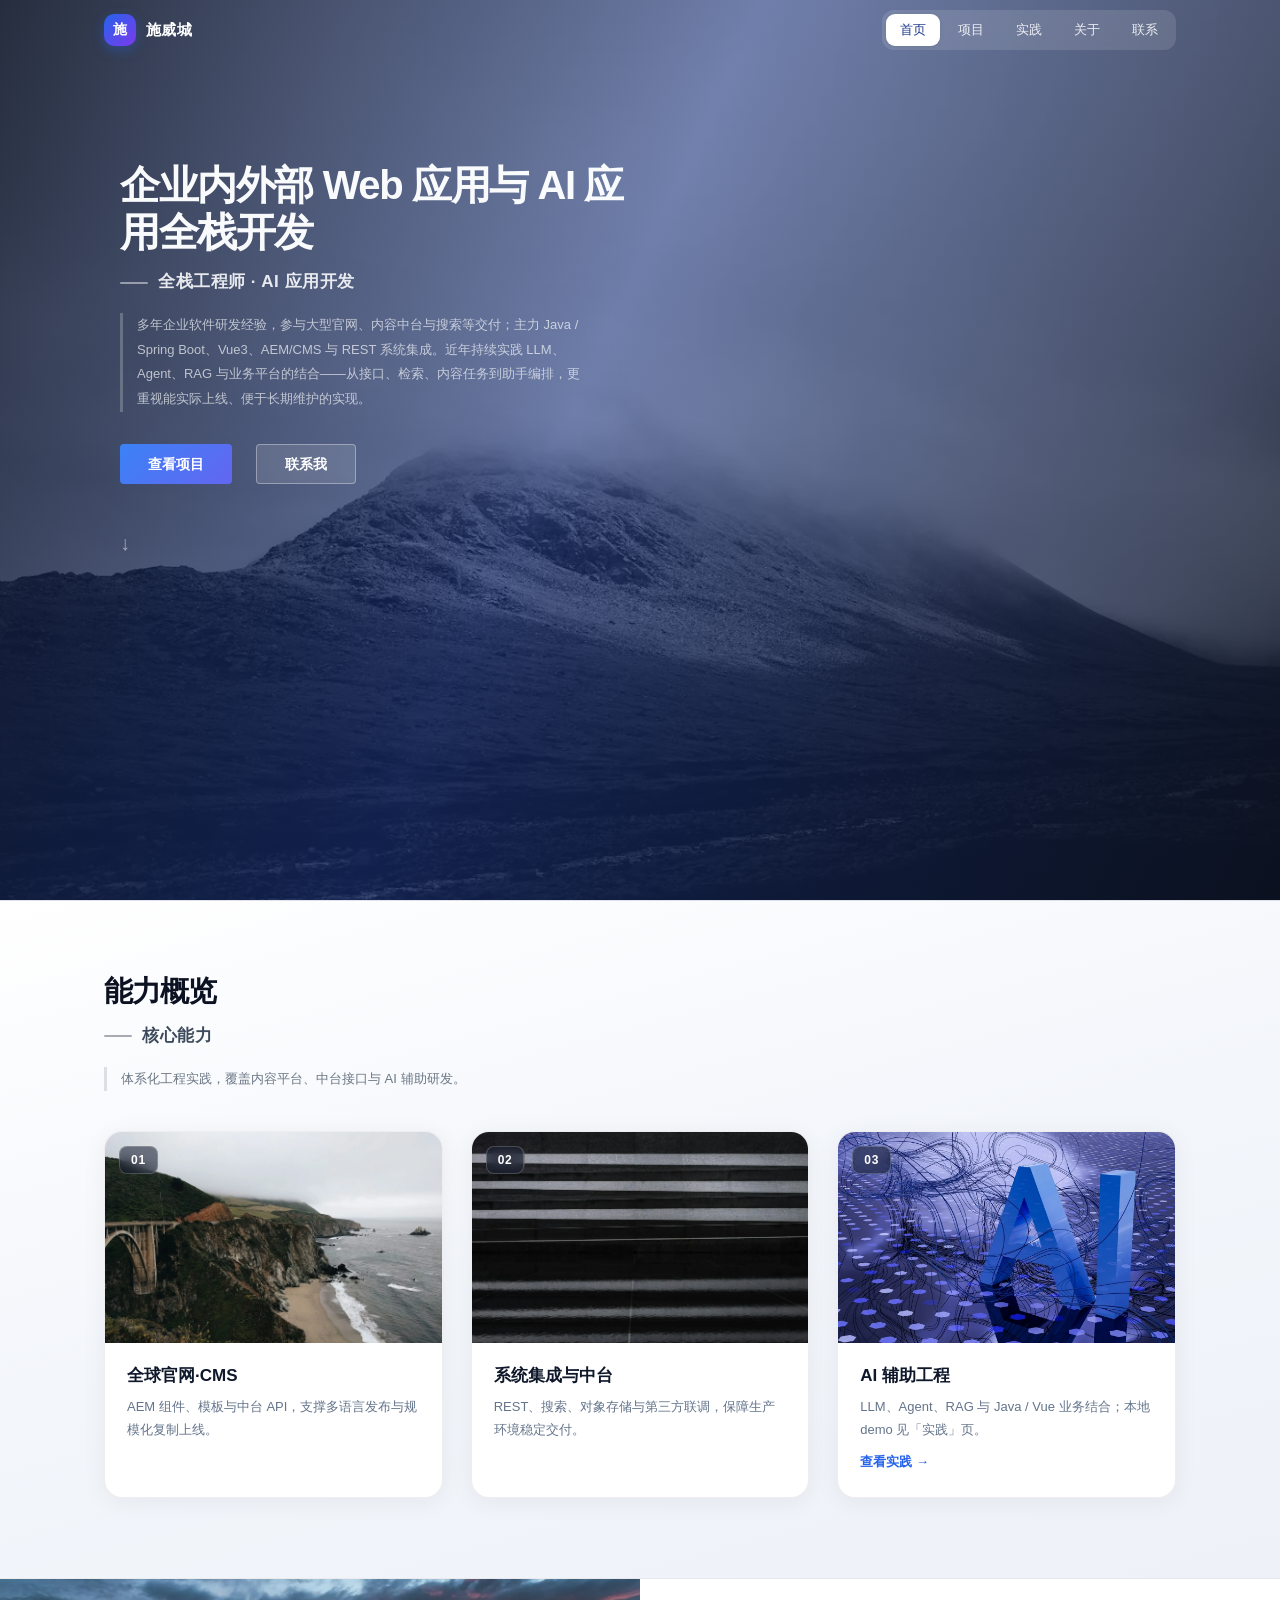
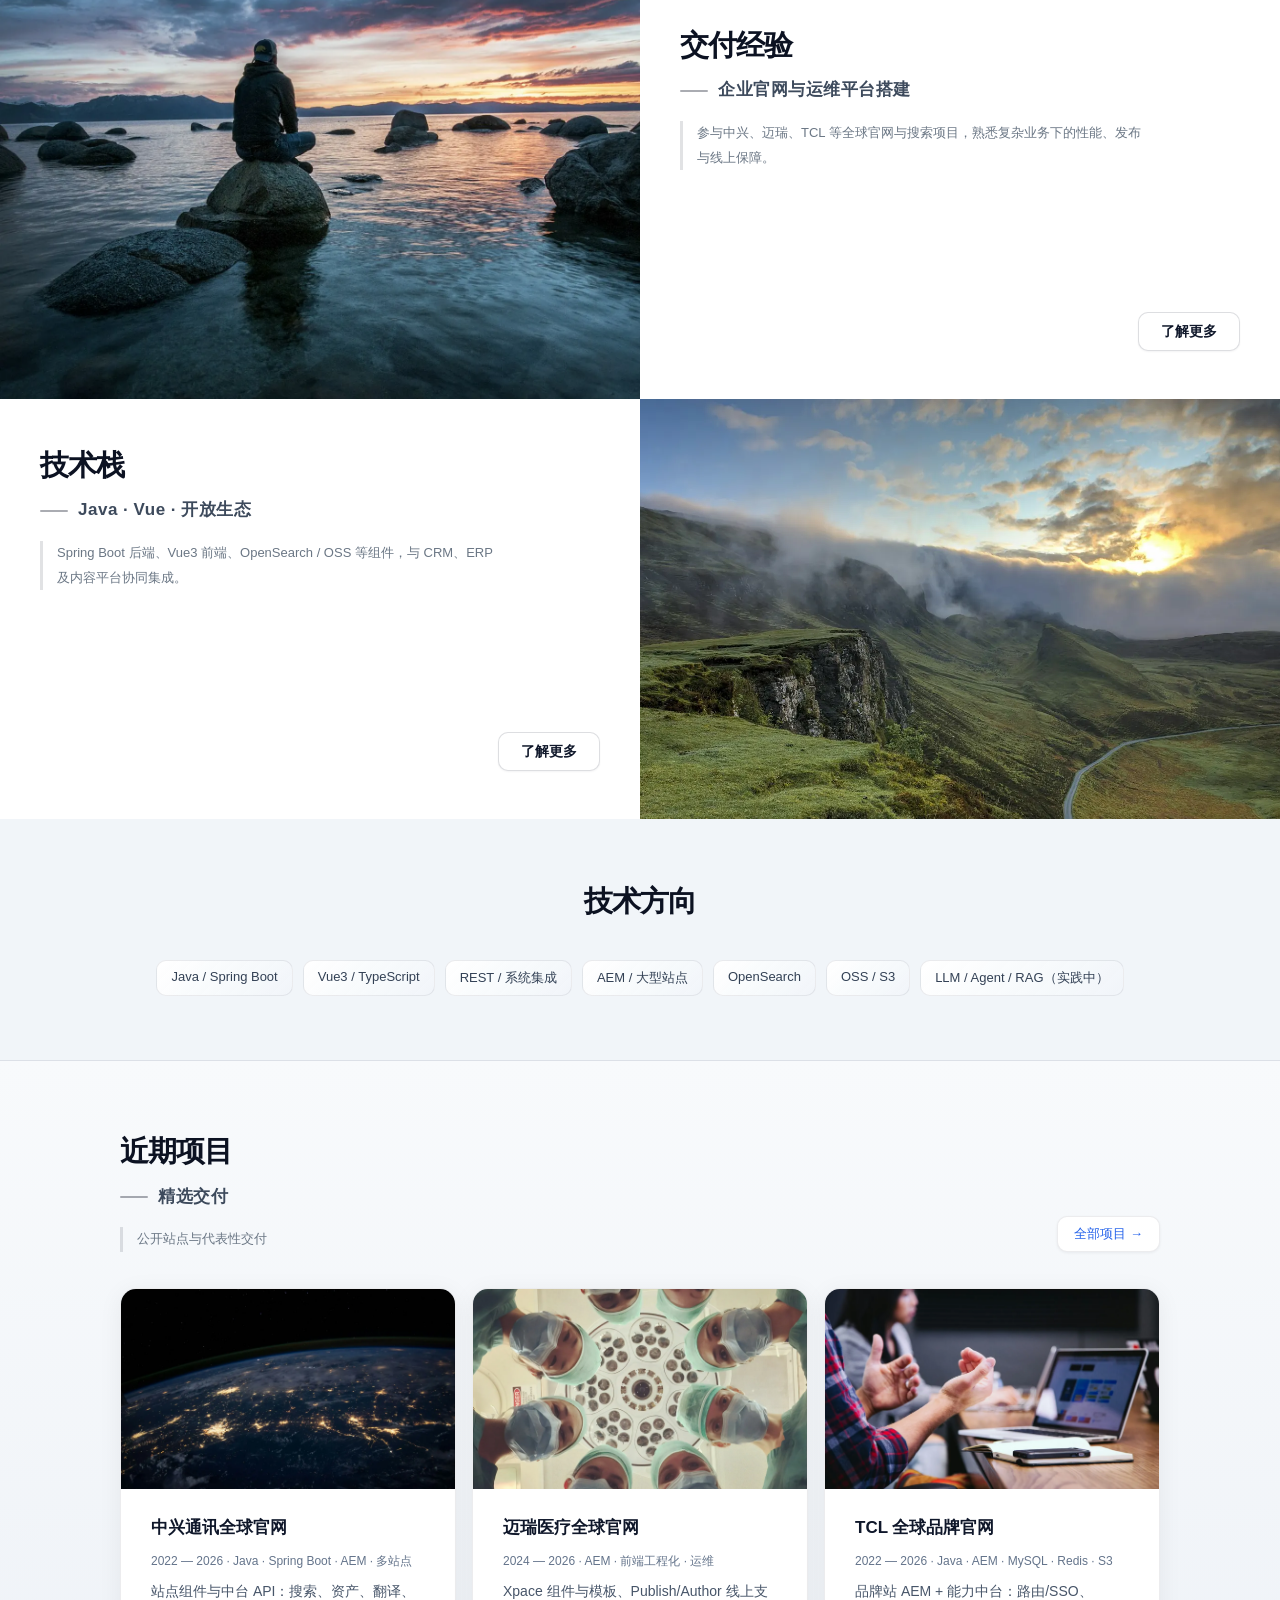
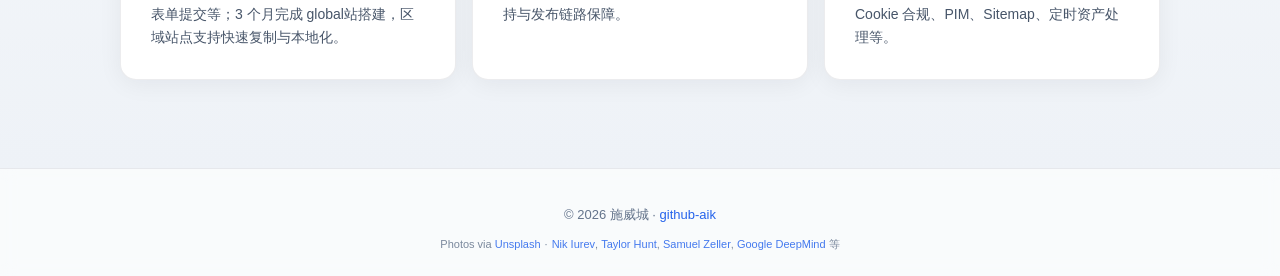
==== commit 4e79f609: "regular updates 2026-10-31 14:38:19" ====
--- a/index.html
+++ b/index.html
@@ -6,8 +6,8 @@
     <meta name="viewport" content="width=device-width, initial-scale=1.0" />
     <meta name="description" content="施威城 — 全栈 / AI 应用开发 · 个人站点" />
     <title>施威城 · 个人站点</title>
-    <script type="module" crossorigin src="/assets/index-Q6WMM7TA.js"></script>
-    <link rel="stylesheet" crossorigin href="/assets/index-0i946MAT.css">
+    <script type="module" crossorigin src="/assets/index-MEDsOVB9.js"></script>
+    <link rel="stylesheet" crossorigin href="/assets/index-9gbSElhL.css">
   </head>
   <body>
     <script type="text/javascript">
--- a/assets/index-9gbSElhL.css
+++ b/assets/index-9gbSElhL.css
@@ -0,0 +1 @@
+:root{--el-color-white:#fff;--el-color-black:#000;--el-color-primary-rgb:64, 158, 255;--el-color-success-rgb:103, 194, 58;--el-color-warning-rgb:230, 162, 60;--el-color-danger-rgb:245, 108, 108;--el-color-error-rgb:245, 108, 108;--el-color-info-rgb:144, 147, 153;--el-font-size-extra-large:20px;--el-font-size-large:18px;--el-font-size-medium:16px;--el-font-size-base:14px;--el-font-size-small:13px;--el-font-size-extra-small:12px;--el-font-family:"Helvetica Neue", Helvetica, "PingFang SC", "Hiragino Sans GB", "Microsoft YaHei", "微软雅黑", Arial, sans-serif;--el-font-weight-primary:500;--el-font-line-height-primary:24px;--el-index-normal:1;--el-index-top:1000;--el-index-popper:2000;--el-border-radius-base:4px;--el-border-radius-small:2px;--el-border-radius-round:20px;--el-border-radius-circle:100%;--el-transition-duration:.3s;--el-transition-duration-fast:.2s;--el-transition-function-ease-in-out-bezier:cubic-bezier(.645, .045, .355, 1);--el-transition-function-fast-bezier:cubic-bezier(.23, 1, .32, 1);--el-transition-all:all var(--el-transition-duration) var(--el-transition-function-ease-in-out-bezier);--el-transition-fade:opacity var(--el-transition-duration) var(--el-transition-function-fast-bezier);--el-transition-md-fade:transform var(--el-transition-duration) var(--el-transition-function-fast-bezier), opacity var(--el-transition-duration) var(--el-transition-function-fast-bezier);--el-transition-fade-linear:opacity var(--el-transition-duration-fast) linear;--el-transition-border:border-color var(--el-transition-duration-fast) var(--el-transition-function-ease-in-out-bezier);--el-transition-box-shadow:box-shadow var(--el-transition-duration-fast) var(--el-transition-function-ease-in-out-bezier);--el-transition-color:color var(--el-transition-duration-fast) var(--el-transition-function-ease-in-out-bezier);--el-component-size-large:40px;--el-component-size:32px;--el-component-size-small:24px;--lightningcss-light:initial;--lightningcss-dark: ;color-scheme:light;--el-color-primary:#409eff;--el-color-primary-light-3:#79bbff;--el-color-primary-light-5:#a0cfff;--el-color-primary-light-7:#c6e2ff;--el-color-primary-light-8:#d9ecff;--el-color-primary-light-9:#ecf5ff;--el-color-primary-dark-2:#337ecc;--el-color-success:#67c23a;--el-color-success-light-3:#95d475;--el-color-success-light-5:#b3e19d;--el-color-success-light-7:#d1edc4;--el-color-success-light-8:#e1f3d8;--el-color-success-light-9:#f0f9eb;--el-color-success-dark-2:#529b2e;--el-color-warning:#e6a23c;--el-color-warning-light-3:#eebe77;--el-color-warning-light-5:#f3d19e;--el-color-warning-light-7:#f8e3c5;--el-color-warning-light-8:#faecd8;--el-color-warning-light-9:#fdf6ec;--el-color-warning-dark-2:#b88230;--el-color-danger:#f56c6c;--el-color-danger-light-3:#f89898;--el-color-danger-light-5:#fab6b6;--el-color-danger-light-7:#fcd3d3;--el-color-danger-light-8:#fde2e2;--el-color-danger-light-9:#fef0f0;--el-color-danger-dark-2:#c45656;--el-color-error:#f56c6c;--el-color-error-light-3:#f89898;--el-color-error-light-5:#fab6b6;--el-color-error-light-7:#fcd3d3;--el-color-error-light-8:#fde2e2;--el-color-error-light-9:#fef0f0;--el-color-error-dark-2:#c45656;--el-color-info:#909399;--el-color-info-light-3:#b1b3b8;--el-color-info-light-5:#c8c9cc;--el-color-info-light-7:#dedfe0;--el-color-info-light-8:#e9e9eb;--el-color-info-light-9:#f4f4f5;--el-color-info-dark-2:#73767a;--el-bg-color:#fff;--el-bg-color-page:#f2f3f5;--el-bg-color-overlay:#fff;--el-text-color-primary:#303133;--el-text-color-regular:#606266;--el-text-color-secondary:#909399;--el-text-color-placeholder:#a8abb2;--el-text-color-disabled:#c0c4cc;--el-border-color:#dcdfe6;--el-border-color-light:#e4e7ed;--el-border-color-lighter:#ebeef5;--el-border-color-extra-light:#f2f6fc;--el-border-color-dark:#d4d7de;--el-border-color-darker:#cdd0d6;--el-fill-color:#f0f2f5;--el-fill-color-light:#f5f7fa;--el-fill-color-lighter:#fafafa;--el-fill-color-extra-light:#fafcff;--el-fill-color-dark:#ebedf0;--el-fill-color-darker:#e6e8eb;--el-fill-color-blank:#fff;--el-box-shadow:0px 12px 32px 4px #0000000a, 0px 8px 20px #00000014;--el-box-shadow-light:0px 0px 12px #0000001f;--el-box-shadow-lighter:0px 0px 6px #0000001f;--el-box-shadow-dark:0px 16px 48px 16px #00000014, 0px 12px 32px #0000001f, 0px 8px 16px -8px #00000029;--el-disabled-bg-color:var(--el-fill-color-light);--el-disabled-text-color:var(--el-text-color-placeholder);--el-disabled-border-color:var(--el-border-color-light);--el-overlay-color:#000c;--el-overlay-color-light:#000000b3;--el-overlay-color-lighter:#00000080;--el-mask-color:#ffffffe6;--el-mask-color-extra-light:#ffffff4d;--el-border-width:1px;--el-border-style:solid;--el-border-color-hover:var(--el-text-color-disabled);--el-border:var(--el-border-width) var(--el-border-style) var(--el-border-color);--el-svg-monochrome-grey:var(--el-border-color)}.fade-in-linear-enter-active,.fade-in-linear-leave-active{transition:var(--el-transition-fade-linear)}.fade-in-linear-enter-from,.fade-in-linear-leave-to{opacity:0}.el-fade-in-linear-enter-active,.el-fade-in-linear-leave-active{transition:var(--el-transition-fade-linear)}.el-fade-in-linear-enter-from,.el-fade-in-linear-leave-to{opacity:0}.el-fade-in-enter-active,.el-fade-in-leave-active{transition:all var(--el-transition-duration) cubic-bezier(.55,0,.1,1)}.el-fade-in-enter-from,.el-fade-in-leave-active{opacity:0}.el-zoom-in-center-enter-active,.el-zoom-in-center-leave-active{transition:all var(--el-transition-duration) cubic-bezier(.55,0,.1,1)}.el-zoom-in-center-enter-from,.el-zoom-in-center-leave-active{opacity:0;transform:scaleX(0)}.el-zoom-in-top-enter-active,.el-zoom-in-top-leave-active{opacity:1;transition:var(--el-transition-md-fade);transform-origin:top;transform:scaleY(1)}.el-zoom-in-top-enter-active[data-popper-placement^=top],.el-zoom-in-top-leave-active[data-popper-placement^=top]{transform-origin:bottom}.el-zoom-in-top-enter-from,.el-zoom-in-top-leave-active{opacity:0;transform:scaleY(0)}.el-zoom-in-bottom-enter-active,.el-zoom-in-bottom-leave-active{opacity:1;transition:var(--el-transition-md-fade);transform-origin:bottom;transform:scaleY(1)}.el-zoom-in-bottom-enter-from,.el-zoom-in-bottom-leave-active{opacity:0;transform:scaleY(0)}.el-zoom-in-left-enter-active,.el-zoom-in-left-leave-active{opacity:1;transition:var(--el-transition-md-fade);transform-origin:0 0;transform:scale(1)}.el-zoom-in-left-enter-from,.el-zoom-in-left-leave-active{opacity:0;transform:scale(.45)}.collapse-transition{transition:var(--el-transition-duration) height ease-in-out,var(--el-transition-duration) padding-top ease-in-out,var(--el-transition-duration) padding-bottom ease-in-out}.el-collapse-transition-leave-active,.el-collapse-transition-enter-active{transition:var(--el-transition-duration) max-height ease-in-out,var(--el-transition-duration) padding-top ease-in-out,var(--el-transition-duration) padding-bottom ease-in-out}.horizontal-collapse-transition{transition:var(--el-transition-duration) width ease-in-out,var(--el-transition-duration) padding-left ease-in-out,var(--el-transition-duration) padding-right ease-in-out}.el-list-enter-active,.el-list-leave-active{transition:all 1s}.el-list-enter-from,.el-list-leave-to{opacity:0;transform:translateY(-30px)}.el-list-leave-active{position:absolute!important}.el-opacity-transition{transition:opacity var(--el-transition-duration) cubic-bezier(.55,0,.1,1)}.el-icon--right{margin-left:5px}.el-icon--left{margin-right:5px}@keyframes rotating{0%{transform:rotate(0)}to{transform:rotate(360deg)}}.el-icon{--color:inherit;fill:currentColor;width:1em;height:1em;color:var(--color);line-height:1em;font-size:inherit;justify-content:center;align-items:center;display:inline-flex;position:relative}.el-icon.is-loading{animation:2s linear infinite rotating}.el-icon svg{width:1em;height:1em}.el-affix--fixed{position:fixed}.el-alert{--el-alert-padding:8px 16px;--el-alert-border-radius-base:var(--el-border-radius-base);--el-alert-title-font-size:14px;--el-alert-title-with-description-font-size:16px;--el-alert-description-font-size:14px;--el-alert-close-font-size:16px;--el-alert-close-customed-font-size:14px;--el-alert-icon-size:16px;--el-alert-icon-large-size:28px;width:100%;padding:var(--el-alert-padding);box-sizing:border-box;border-radius:var(--el-alert-border-radius-base);background-color:var(--el-color-white);opacity:1;transition:opacity var(--el-transition-duration-fast);align-items:center;margin:0;display:flex;position:relative;overflow:hidden}.el-alert.is-light .el-alert__close-btn{color:var(--el-text-color-placeholder)}.el-alert.is-dark .el-alert__close-btn,.el-alert.is-dark .el-alert__description{color:var(--el-color-white)}.el-alert.is-center{justify-content:center}.el-alert--primary{--el-alert-bg-color:var(--el-color-primary-light-9)}.el-alert--primary.is-light{background-color:var(--el-alert-bg-color);color:var(--el-color-primary)}.el-alert--primary.is-light .el-alert__description{color:var(--el-color-primary)}.el-alert--primary.is-dark{background-color:var(--el-color-primary);color:var(--el-color-white)}.el-alert--success{--el-alert-bg-color:var(--el-color-success-light-9)}.el-alert--success.is-light{background-color:var(--el-alert-bg-color);color:var(--el-color-success)}.el-alert--success.is-light .el-alert__description{color:var(--el-color-success)}.el-alert--success.is-dark{background-color:var(--el-color-success);color:var(--el-color-white)}.el-alert--info{--el-alert-bg-color:var(--el-color-info-light-9)}.el-alert--info.is-light{background-color:var(--el-alert-bg-color);color:var(--el-color-info)}.el-alert--info.is-light .el-alert__description{color:var(--el-color-info)}.el-alert--info.is-dark{background-color:var(--el-color-info);color:var(--el-color-white)}.el-alert--warning{--el-alert-bg-color:var(--el-color-warning-light-9)}.el-alert--warning.is-light{background-color:var(--el-alert-bg-color);color:var(--el-color-warning)}.el-alert--warning.is-light .el-alert__description{color:var(--el-color-warning)}.el-alert--warning.is-dark{background-color:var(--el-color-warning);color:var(--el-color-white)}.el-alert--error{--el-alert-bg-color:var(--el-color-error-light-9)}.el-alert--error.is-light{background-color:var(--el-alert-bg-color);color:var(--el-color-error)}.el-alert--error.is-light .el-alert__description{color:var(--el-color-error)}.el-alert--error.is-dark{background-color:var(--el-color-error);color:var(--el-color-white)}.el-alert__content{flex-direction:column;gap:4px;display:flex}.el-alert .el-alert__icon{font-size:var(--el-alert-icon-size);width:var(--el-alert-icon-size);margin-right:8px}.el-alert .el-alert__icon.is-big{font-size:var(--el-alert-icon-large-size);width:var(--el-alert-icon-large-size);margin-right:12px}.el-alert__title{font-size:var(--el-alert-title-font-size);line-height:24px}.el-alert__title.with-description{font-size:var(--el-alert-title-with-description-font-size)}.el-alert .el-alert__description{font-size:var(--el-alert-description-font-size);margin:0}.el-alert .el-alert__close-btn{font-size:var(--el-alert-close-font-size);opacity:1;cursor:pointer;position:absolute;top:12px;right:16px}.el-alert .el-alert__close-btn.is-customed{font-style:normal;font-size:var(--el-alert-close-customed-font-size);line-height:24px;top:8px}.el-alert-fade-enter-from,.el-alert-fade-leave-active{opacity:0}.el-aside{box-sizing:border-box;width:var(--el-aside-width,300px);flex-shrink:0;overflow:auto}.el-autocomplete{--el-input-text-color:var(--el-text-color-regular);--el-input-border:var(--el-border);--el-input-hover-border:var(--el-border-color-hover);--el-input-focus-border:var(--el-color-primary);--el-input-transparent-border:0 0 0 1px transparent inset;--el-input-border-color:var(--el-border-color);--el-input-border-radius:var(--el-border-radius-base);--el-input-bg-color:var(--el-fill-color-blank);--el-input-icon-color:var(--el-text-color-placeholder);--el-input-placeholder-color:var(--el-text-color-placeholder);--el-input-hover-border-color:var(--el-border-color-hover);--el-input-clear-hover-color:var(--el-text-color-secondary);--el-input-focus-border-color:var(--el-color-primary);--el-input-width:100%;width:var(--el-input-width);display:inline-block;position:relative}.el-autocomplete__popper.el-popper{background:var(--el-bg-color-overlay);border:1px solid var(--el-border-color-light);box-shadow:var(--el-box-shadow-light)}.el-autocomplete__popper.el-popper .el-popper__arrow:before{border:1px solid var(--el-border-color-light)}.el-autocomplete__popper.el-popper[data-popper-placement^=top] .el-popper__arrow:before{border-top-color:#0000;border-left-color:#0000}.el-autocomplete__popper.el-popper[data-popper-placement^=bottom] .el-popper__arrow:before{border-bottom-color:#0000;border-right-color:#0000}.el-autocomplete__popper.el-popper[data-popper-placement^=left] .el-popper__arrow:before{border-bottom-color:#0000;border-left-color:#0000}.el-autocomplete__popper.el-popper[data-popper-placement^=right] .el-popper__arrow:before{border-top-color:#0000;border-right-color:#0000}.el-autocomplete-suggestion{border-radius:var(--el-border-radius-base);box-sizing:border-box}.el-autocomplete-suggestion__header{border-bottom:1px solid var(--el-border-color-lighter);padding:10px}.el-autocomplete-suggestion__footer{border-top:1px solid var(--el-border-color-lighter);padding:10px}.el-autocomplete-suggestion__wrap{box-sizing:border-box;max-height:280px;padding:10px 0}.el-autocomplete-suggestion__list{margin:0;padding:0}.el-autocomplete-suggestion li{cursor:pointer;color:var(--el-text-color-regular);line-height:34px;font-size:var(--el-font-size-base);text-align:left;text-overflow:ellipsis;white-space:nowrap;margin:0;padding:0 20px;list-style:none;overflow:hidden}.el-autocomplete-suggestion li:hover,.el-autocomplete-suggestion li.highlighted{background-color:var(--el-fill-color-light)}.el-autocomplete-suggestion li.divider{border-top:1px solid var(--el-color-black);margin-top:6px}.el-autocomplete-suggestion li.divider:last-child{margin-bottom:-6px}.el-autocomplete-suggestion.is-loading li{cursor:default;height:100px;color:var(--el-text-color-secondary);justify-content:center;align-items:center;font-size:20px;display:flex}.el-autocomplete-suggestion.is-loading li:hover{background-color:var(--el-bg-color-overlay)}.el-avatar{--el-avatar-text-color:var(--el-color-white);--el-avatar-bg-color:var(--el-text-color-disabled);--el-avatar-text-size:14px;--el-avatar-icon-size:18px;--el-avatar-border-radius:var(--el-border-radius-base);--el-avatar-size-large:56px;--el-avatar-size:40px;--el-avatar-size-small:24px;box-sizing:border-box;text-align:center;color:var(--el-avatar-text-color);background:var(--el-avatar-bg-color);width:var(--el-avatar-size);height:var(--el-avatar-size);font-size:var(--el-avatar-text-size);outline:none;justify-content:center;align-items:center;display:inline-flex;overflow:hidden}.el-avatar>img{width:100%;height:100%;display:block}.el-avatar--circle{border-radius:50%}.el-avatar--square{border-radius:var(--el-avatar-border-radius)}.el-avatar--icon{font-size:var(--el-avatar-icon-size)}.el-avatar--small{--el-avatar-size:24px}.el-avatar--large{--el-avatar-size:56px}.el-avatar-group{--el-avatar-group-item-gap:-8px;--el-avatar-group-collapse-item-gap:4px;display:inline-flex}.el-avatar-group .el-avatar{border:1px solid var(--el-border-color-extra-light)}.el-avatar-group .el-avatar:not(:first-child){margin-left:var(--el-avatar-group-item-gap)}.el-avatar-group__collapse-avatars{--el-avatar-group-item-gap:-8px;--el-avatar-group-collapse-item-gap:4px}.el-avatar-group__collapse-avatars .el-avatar:not(:first-child){margin-left:var(--el-avatar-group-collapse-item-gap)}.el-backtop{--el-backtop-bg-color:var(--el-bg-color-overlay);--el-backtop-text-color:var(--el-color-primary);--el-backtop-hover-bg-color:var(--el-border-color-extra-light);background-color:var(--el-backtop-bg-color);width:40px;height:40px;color:var(--el-backtop-text-color);box-shadow:var(--el-box-shadow-lighter);cursor:pointer;z-index:5;border-radius:50%;justify-content:center;align-items:center;font-size:20px;display:flex;position:fixed}.el-backtop:hover{background-color:var(--el-backtop-hover-bg-color)}.el-backtop__icon{font-size:20px}.el-badge{--el-badge-bg-color:var(--el-color-danger);--el-badge-radius:10px;--el-badge-font-size:12px;--el-badge-padding:6px;--el-badge-size:18px;vertical-align:middle;width:-moz-fit-content;width:fit-content;display:inline-block;position:relative}.el-badge__content{background-color:var(--el-badge-bg-color);border-radius:var(--el-badge-radius);color:var(--el-color-white);font-size:var(--el-badge-font-size);height:var(--el-badge-size);padding:0 var(--el-badge-padding);white-space:nowrap;border:1px solid var(--el-bg-color);justify-content:center;align-items:center;display:inline-flex}.el-badge__content.is-fixed{top:0;right:calc(1px + var(--el-badge-size) / 2);z-index:var(--el-index-normal);position:absolute;transform:translateY(-50%)translate(100%)}.el-badge__content.is-fixed.is-dot{right:5px}.el-badge__content.is-dot{border-radius:50%;width:8px;height:8px;padding:0;right:0}.el-badge__content.is-hide-zero{display:none}.el-badge__content--primary{background-color:var(--el-color-primary)}.el-badge__content--success{background-color:var(--el-color-success)}.el-badge__content--warning{background-color:var(--el-color-warning)}.el-badge__content--info{background-color:var(--el-color-info)}.el-badge__content--danger{background-color:var(--el-color-danger)}.el-breadcrumb__separator{color:var(--el-text-color-placeholder);margin:0 9px;font-weight:700}.el-breadcrumb__separator.el-icon{margin:0 6px;font-weight:400}.el-breadcrumb__separator.el-icon svg{vertical-align:middle}.el-breadcrumb__item{float:left;align-items:center;display:inline-flex}.el-breadcrumb__inner{color:var(--el-text-color-regular)}.el-breadcrumb__inner.is-link,.el-breadcrumb__inner a{transition:var(--el-transition-color);color:var(--el-text-color-primary);font-weight:700;text-decoration:none}.el-breadcrumb__inner.is-link:hover,.el-breadcrumb__inner a:hover{color:var(--el-color-primary);cursor:pointer}.el-breadcrumb__item:last-child .el-breadcrumb__inner,.el-breadcrumb__item:last-child .el-breadcrumb__inner:hover,.el-breadcrumb__item:last-child .el-breadcrumb__inner a,.el-breadcrumb__item:last-child .el-breadcrumb__inner a:hover{color:var(--el-text-color-regular);cursor:text;font-weight:400}.el-breadcrumb__item:last-child .el-breadcrumb__separator{display:none}.el-breadcrumb{font-size:14px;line-height:1}.el-breadcrumb:before,.el-breadcrumb:after{content:"";display:table}.el-breadcrumb:after{clear:both}.el-button-group>.el-button+.el-button{margin-left:0}.el-button-group>.el-button:first-child:last-child{border-top-right-radius:var(--el-border-radius-base);border-bottom-right-radius:var(--el-border-radius-base);border-top-left-radius:var(--el-border-radius-base);border-bottom-left-radius:var(--el-border-radius-base)}.el-button-group>.el-button:first-child:last-child.is-round{border-radius:var(--el-border-radius-round)}.el-button-group>.el-button:first-child:last-child.is-circle{border-radius:50%}.el-button-group>.el-button:not(:first-child):not(:last-child){border-radius:0}.el-button-group>.el-button:hover,.el-button-group>.el-button:focus,.el-button-group>.el-button:active,.el-button-group>.el-button.is-active{z-index:1}.el-button-group--horizontal{vertical-align:middle;display:inline-block}.el-button-group--horizontal:before,.el-button-group--horizontal:after{content:"";display:table}.el-button-group--horizontal:after{clear:both}.el-button-group--horizontal>.el-button{float:left;position:relative}.el-button-group--horizontal>.el-button:first-child{border-top-right-radius:0;border-bottom-right-radius:0}.el-button-group--horizontal>.el-button:last-child{border-top-left-radius:0;border-bottom-left-radius:0}.el-button-group--horizontal>.el-button:not(:last-child){margin-right:-1px}.el-button-group--horizontal .el-button--primary:first-child{border-right-color:var(--el-button-divide-border-color)}.el-button-group--horizontal .el-button--primary:last-child{border-left-color:var(--el-button-divide-border-color)}.el-button-group--horizontal .el-button--primary:not(:first-child):not(:last-child){border-left-color:var(--el-button-divide-border-color);border-right-color:var(--el-button-divide-border-color)}.el-button-group--horizontal .el-button--success:first-child{border-right-color:var(--el-button-divide-border-color)}.el-button-group--horizontal .el-button--success:last-child{border-left-color:var(--el-button-divide-border-color)}.el-button-group--horizontal .el-button--success:not(:first-child):not(:last-child){border-left-color:var(--el-button-divide-border-color);border-right-color:var(--el-button-divide-border-color)}.el-button-group--horizontal .el-button--warning:first-child{border-right-color:var(--el-button-divide-border-color)}.el-button-group--horizontal .el-button--warning:last-child{border-left-color:var(--el-button-divide-border-color)}.el-button-group--horizontal .el-button--warning:not(:first-child):not(:last-child){border-left-color:var(--el-button-divide-border-color);border-right-color:var(--el-button-divide-border-color)}.el-button-group--horizontal .el-button--danger:first-child{border-right-color:var(--el-button-divide-border-color)}.el-button-group--horizontal .el-button--danger:last-child{border-left-color:var(--el-button-divide-border-color)}.el-button-group--horizontal .el-button--danger:not(:first-child):not(:last-child){border-left-color:var(--el-button-divide-border-color);border-right-color:var(--el-button-divide-border-color)}.el-button-group--horizontal .el-button--info:first-child{border-right-color:var(--el-button-divide-border-color)}.el-button-group--horizontal .el-button--info:last-child{border-left-color:var(--el-button-divide-border-color)}.el-button-group--horizontal .el-button--info:not(:first-child):not(:last-child){border-left-color:var(--el-button-divide-border-color);border-right-color:var(--el-button-divide-border-color)}.el-button-group--horizontal>.el-dropdown>.el-button{border-left-color:var(--el-button-divide-border-color);border-top-left-radius:0;border-bottom-left-radius:0}.el-button-group--vertical{flex-direction:column;align-items:stretch;display:inline-flex}.el-button-group--vertical>.el-button{margin-top:-1px}.el-button-group--vertical>.el-button:first-child{border-bottom-right-radius:0;border-bottom-left-radius:0}.el-button-group--vertical>.el-button:last-child{border-top-left-radius:0;border-top-right-radius:0}.el-button-group--vertical>.el-dropdown{margin-top:-1px}.el-button-group--vertical>.el-dropdown>.el-button{border-left-color:var(--el-button-divide-border-color);border-top-left-radius:0;border-top-right-radius:0}.el-button-group--vertical .el-button--primary:first-child{border-bottom-color:var(--el-button-divide-border-color)}.el-button-group--vertical .el-button--primary:last-child{border-top-color:var(--el-button-divide-border-color)}.el-button-group--vertical .el-button--primary:not(:first-child):not(:last-child){border-top-color:var(--el-button-divide-border-color);border-bottom-color:var(--el-button-divide-border-color)}.el-button-group--vertical .el-button--success:first-child{border-bottom-color:var(--el-button-divide-border-color)}.el-button-group--vertical .el-button--success:last-child{border-top-color:var(--el-button-divide-border-color)}.el-button-group--vertical .el-button--success:not(:first-child):not(:last-child){border-top-color:var(--el-button-divide-border-color);border-bottom-color:var(--el-button-divide-border-color)}.el-button-group--vertical .el-button--warning:first-child{border-bottom-color:var(--el-button-divide-border-color)}.el-button-group--vertical .el-button--warning:last-child{border-top-color:var(--el-button-divide-border-color)}.el-button-group--vertical .el-button--warning:not(:first-child):not(:last-child){border-top-color:var(--el-button-divide-border-color);border-bottom-color:var(--el-button-divide-border-color)}.el-button-group--vertical .el-button--danger:first-child{border-bottom-color:var(--el-button-divide-border-color)}.el-button-group--vertical .el-button--danger:last-child{border-top-color:var(--el-button-divide-border-color)}.el-button-group--vertical .el-button--danger:not(:first-child):not(:last-child){border-top-color:var(--el-button-divide-border-color);border-bottom-color:var(--el-button-divide-border-color)}.el-button-group--vertical .el-button--info:first-child{border-bottom-color:var(--el-button-divide-border-color)}.el-button-group--vertical .el-button--info:last-child{border-top-color:var(--el-button-divide-border-color)}.el-button-group--vertical .el-button--info:not(:first-child):not(:last-child){border-top-color:var(--el-button-divide-border-color);border-bottom-color:var(--el-button-divide-border-color)}.el-button{--el-button-font-weight:var(--el-font-weight-primary);--el-button-border-color:var(--el-border-color);--el-button-bg-color:var(--el-fill-color-blank);--el-button-text-color:var(--el-text-color-regular);--el-button-disabled-text-color:var(--el-disabled-text-color);--el-button-disabled-bg-color:var(--el-fill-color-blank);--el-button-disabled-border-color:var(--el-border-color-light);--el-button-divide-border-color:#ffffff80;--el-button-hover-text-color:var(--el-color-primary);--el-button-hover-bg-color:var(--el-color-primary-light-9);--el-button-hover-border-color:var(--el-color-primary-light-7);--el-button-active-text-color:var(--el-button-hover-text-color);--el-button-active-border-color:var(--el-color-primary);--el-button-active-bg-color:var(--el-button-hover-bg-color);--el-button-outline-color:var(--el-color-primary-light-5);--el-button-hover-link-text-color:var(--el-text-color-secondary);--el-button-active-color:var(--el-text-color-primary);white-space:nowrap;cursor:pointer;height:32px;color:var(--el-button-text-color);text-align:center;box-sizing:border-box;line-height:1;font-weight:var(--el-button-font-weight);-webkit-user-select:none;user-select:none;vertical-align:middle;-webkit-appearance:none;background-color:var(--el-button-bg-color);border:var(--el-border);border-color:var(--el-button-border-color);outline:none;justify-content:center;align-items:center;transition:all .1s;display:inline-flex}.el-button:hover{color:var(--el-button-hover-text-color);border-color:var(--el-button-hover-border-color);background-color:var(--el-button-hover-bg-color);outline:none}.el-button:active{color:var(--el-button-active-text-color);border-color:var(--el-button-active-border-color);background-color:var(--el-button-active-bg-color);outline:none}.el-button:focus-visible{outline:2px solid var(--el-button-outline-color);outline-offset:1px;transition:outline-offset,outline}.el-button>span{align-items:center;display:inline-flex}.el-button+.el-button{margin-left:12px}.el-button{font-size:var(--el-font-size-base);border-radius:var(--el-border-radius-base);padding:8px 15px}.el-button.is-round{padding:8px 15px}.el-button::-moz-focus-inner{border:0}.el-button [class*=el-icon]+span{margin-left:6px}.el-button [class*=el-icon] svg{vertical-align:bottom}.el-button.is-plain{--el-button-hover-text-color:var(--el-color-primary);--el-button-hover-bg-color:var(--el-fill-color-blank);--el-button-hover-border-color:var(--el-color-primary)}.el-button.is-active{color:var(--el-button-active-text-color);border-color:var(--el-button-active-border-color);background-color:var(--el-button-active-bg-color);outline:none}.el-button.is-disabled,.el-button.is-disabled:hover{color:var(--el-button-disabled-text-color);cursor:not-allowed;background-image:none;background-color:var(--el-button-disabled-bg-color);border-color:var(--el-button-disabled-border-color)}.el-button.is-loading{pointer-events:none;position:relative}.el-button.is-loading:before{z-index:1;pointer-events:none;content:"";border-radius:inherit;background-color:var(--el-mask-color-extra-light);position:absolute;top:-1px;bottom:-1px;left:-1px;right:-1px}.el-button.is-round{border-radius:var(--el-border-radius-round)}.el-button.is-dashed{--el-button-hover-text-color:var(--el-color-primary);--el-button-hover-bg-color:var(--el-fill-color-blank);--el-button-hover-border-color:var(--el-color-primary);border-style:dashed}.el-button.is-circle{border-radius:50%;width:32px;padding:8px}.el-button.is-text{color:var(--el-button-text-color);background-color:#0000;border:0 solid #0000}.el-button.is-text.is-disabled{color:var(--el-button-disabled-text-color);background-color:#0000!important}.el-button.is-text:not(.is-disabled):hover{background-color:var(--el-fill-color-light)}.el-button.is-text:not(.is-disabled):focus-visible{outline:2px solid var(--el-button-outline-color);outline-offset:1px;transition:outline-offset,outline}.el-button.is-text:not(.is-disabled):active{background-color:var(--el-fill-color)}.el-button.is-text:not(.is-disabled).is-has-bg{background-color:var(--el-fill-color-light)}.el-button.is-text:not(.is-disabled).is-has-bg:hover{background-color:var(--el-fill-color)}.el-button.is-text:not(.is-disabled).is-has-bg:active{background-color:var(--el-fill-color-dark)}.el-button__text--expand{letter-spacing:.3em;margin-right:-.3em}.el-button.is-link{color:var(--el-button-text-color);background:0 0;border-color:#0000;height:auto;padding:2px}.el-button.is-link:hover{color:var(--el-button-hover-link-text-color)}.el-button.is-link.is-disabled{color:var(--el-button-disabled-text-color);background-color:#0000!important;border-color:#0000!important}.el-button.is-link:not(.is-disabled):hover{background-color:#0000;border-color:#0000}.el-button.is-link:not(.is-disabled):active{color:var(--el-button-active-color);background-color:#0000;border-color:#0000}.el-button--text{color:var(--el-color-primary);background:0 0;border-color:#0000;padding-left:0;padding-right:0}.el-button--text.is-disabled{color:var(--el-button-disabled-text-color);background-color:#0000!important;border-color:#0000!important}.el-button--text:not(.is-disabled):hover{color:var(--el-color-primary-light-3);background-color:#0000;border-color:#0000}.el-button--text:not(.is-disabled):active{color:var(--el-color-primary-dark-2);background-color:#0000;border-color:#0000}.el-button__link--expand{letter-spacing:.3em;margin-right:-.3em}.el-button--primary{--el-button-text-color:var(--el-color-white);--el-button-bg-color:var(--el-color-primary);--el-button-border-color:var(--el-color-primary);--el-button-outline-color:var(--el-color-primary-light-5);--el-button-active-color:var(--el-color-primary-dark-2);--el-button-hover-text-color:var(--el-color-white);--el-button-hover-link-text-color:var(--el-color-primary-light-5);--el-button-hover-bg-color:var(--el-color-primary-light-3);--el-button-hover-border-color:var(--el-color-primary-light-3);--el-button-active-bg-color:var(--el-color-primary-dark-2);--el-button-active-border-color:var(--el-color-primary-dark-2);--el-button-disabled-text-color:var(--el-color-white);--el-button-disabled-bg-color:var(--el-color-primary-light-5);--el-button-disabled-border-color:var(--el-color-primary-light-5)}.el-button--primary.is-plain,.el-button--primary.is-text,.el-button--primary.is-link{--el-button-text-color:var(--el-color-primary);--el-button-bg-color:var(--el-color-primary-light-9);--el-button-border-color:var(--el-color-primary-light-5);--el-button-hover-text-color:var(--el-color-white);--el-button-hover-bg-color:var(--el-color-primary);--el-button-hover-border-color:var(--el-color-primary);--el-button-active-text-color:var(--el-color-white)}.el-button--primary.is-plain.is-disabled,.el-button--primary.is-plain.is-disabled:hover,.el-button--primary.is-plain.is-disabled:focus,.el-button--primary.is-plain.is-disabled:active,.el-button--primary.is-text.is-disabled,.el-button--primary.is-text.is-disabled:hover,.el-button--primary.is-text.is-disabled:focus,.el-button--primary.is-text.is-disabled:active,.el-button--primary.is-link.is-disabled,.el-button--primary.is-link.is-disabled:hover,.el-button--primary.is-link.is-disabled:focus,.el-button--primary.is-link.is-disabled:active{color:var(--el-color-primary-light-5);background-color:var(--el-color-primary-light-9);border-color:var(--el-color-primary-light-8)}.el-button--primary.is-dashed{--el-button-text-color:var(--el-color-primary);--el-button-bg-color:var(--el-color-primary-light-9);--el-button-border-color:var(--el-color-primary-light-5);--el-button-hover-text-color:var(--el-color-primary);--el-button-hover-bg-color:var(--el-color-primary-light-9);--el-button-hover-border-color:var(--el-color-primary-light-3);--el-button-active-text-color:var(--el-color-primary-dark-2);--el-button-active-bg-color:var(--el-color-primary-light-9);--el-button-active-border-color:var(--el-color-primary-dark-2)}.el-button--primary.is-dashed.is-disabled,.el-button--primary.is-dashed.is-disabled:hover,.el-button--primary.is-dashed.is-disabled:focus,.el-button--primary.is-dashed.is-disabled:active{color:var(--el-color-primary-light-5);background-color:var(--el-color-primary-light-9);border-color:var(--el-color-primary-light-8)}.el-button--success{--el-button-text-color:var(--el-color-white);--el-button-bg-color:var(--el-color-success);--el-button-border-color:var(--el-color-success);--el-button-outline-color:var(--el-color-success-light-5);--el-button-active-color:var(--el-color-success-dark-2);--el-button-hover-text-color:var(--el-color-white);--el-button-hover-link-text-color:var(--el-color-success-light-5);--el-button-hover-bg-color:var(--el-color-success-light-3);--el-button-hover-border-color:var(--el-color-success-light-3);--el-button-active-bg-color:var(--el-color-success-dark-2);--el-button-active-border-color:var(--el-color-success-dark-2);--el-button-disabled-text-color:var(--el-color-white);--el-button-disabled-bg-color:var(--el-color-success-light-5);--el-button-disabled-border-color:var(--el-color-success-light-5)}.el-button--success.is-plain,.el-button--success.is-text,.el-button--success.is-link{--el-button-text-color:var(--el-color-success);--el-button-bg-color:var(--el-color-success-light-9);--el-button-border-color:var(--el-color-success-light-5);--el-button-hover-text-color:var(--el-color-white);--el-button-hover-bg-color:var(--el-color-success);--el-button-hover-border-color:var(--el-color-success);--el-button-active-text-color:var(--el-color-white)}.el-button--success.is-plain.is-disabled,.el-button--success.is-plain.is-disabled:hover,.el-button--success.is-plain.is-disabled:focus,.el-button--success.is-plain.is-disabled:active,.el-button--success.is-text.is-disabled,.el-button--success.is-text.is-disabled:hover,.el-button--success.is-text.is-disabled:focus,.el-button--success.is-text.is-disabled:active,.el-button--success.is-link.is-disabled,.el-button--success.is-link.is-disabled:hover,.el-button--success.is-link.is-disabled:focus,.el-button--success.is-link.is-disabled:active{color:var(--el-color-success-light-5);background-color:var(--el-color-success-light-9);border-color:var(--el-color-success-light-8)}.el-button--success.is-dashed{--el-button-text-color:var(--el-color-success);--el-button-bg-color:var(--el-color-success-light-9);--el-button-border-color:var(--el-color-success-light-5);--el-button-hover-text-color:var(--el-color-success);--el-button-hover-bg-color:var(--el-color-success-light-9);--el-button-hover-border-color:var(--el-color-success-light-3);--el-button-active-text-color:var(--el-color-success-dark-2);--el-button-active-bg-color:var(--el-color-success-light-9);--el-button-active-border-color:var(--el-color-success-dark-2)}.el-button--success.is-dashed.is-disabled,.el-button--success.is-dashed.is-disabled:hover,.el-button--success.is-dashed.is-disabled:focus,.el-button--success.is-dashed.is-disabled:active{color:var(--el-color-success-light-5);background-color:var(--el-color-success-light-9);border-color:var(--el-color-success-light-8)}.el-button--warning{--el-button-text-color:var(--el-color-white);--el-button-bg-color:var(--el-color-warning);--el-button-border-color:var(--el-color-warning);--el-button-outline-color:var(--el-color-warning-light-5);--el-button-active-color:var(--el-color-warning-dark-2);--el-button-hover-text-color:var(--el-color-white);--el-button-hover-link-text-color:var(--el-color-warning-light-5);--el-button-hover-bg-color:var(--el-color-warning-light-3);--el-button-hover-border-color:var(--el-color-warning-light-3);--el-button-active-bg-color:var(--el-color-warning-dark-2);--el-button-active-border-color:var(--el-color-warning-dark-2);--el-button-disabled-text-color:var(--el-color-white);--el-button-disabled-bg-color:var(--el-color-warning-light-5);--el-button-disabled-border-color:var(--el-color-warning-light-5)}.el-button--warning.is-plain,.el-button--warning.is-text,.el-button--warning.is-link{--el-button-text-color:var(--el-color-warning);--el-button-bg-color:var(--el-color-warning-light-9);--el-button-border-color:var(--el-color-warning-light-5);--el-button-hover-text-color:var(--el-color-white);--el-button-hover-bg-color:var(--el-color-warning);--el-button-hover-border-color:var(--el-color-warning);--el-button-active-text-color:var(--el-color-white)}.el-button--warning.is-plain.is-disabled,.el-button--warning.is-plain.is-disabled:hover,.el-button--warning.is-plain.is-disabled:focus,.el-button--warning.is-plain.is-disabled:active,.el-button--warning.is-text.is-disabled,.el-button--warning.is-text.is-disabled:hover,.el-button--warning.is-text.is-disabled:focus,.el-button--warning.is-text.is-disabled:active,.el-button--warning.is-link.is-disabled,.el-button--warning.is-link.is-disabled:hover,.el-button--warning.is-link.is-disabled:focus,.el-button--warning.is-link.is-disabled:active{color:var(--el-color-warning-light-5);background-color:var(--el-color-warning-light-9);border-color:var(--el-color-warning-light-8)}.el-button--warning.is-dashed{--el-button-text-color:var(--el-color-warning);--el-button-bg-color:var(--el-color-warning-light-9);--el-button-border-color:var(--el-color-warning-light-5);--el-button-hover-text-color:var(--el-color-warning);--el-button-hover-bg-color:var(--el-color-warning-light-9);--el-button-hover-border-color:var(--el-color-warning-light-3);--el-button-active-text-color:var(--el-color-warning-dark-2);--el-button-active-bg-color:var(--el-color-warning-light-9);--el-button-active-border-color:var(--el-color-warning-dark-2)}.el-button--warning.is-dashed.is-disabled,.el-button--warning.is-dashed.is-disabled:hover,.el-button--warning.is-dashed.is-disabled:focus,.el-button--warning.is-dashed.is-disabled:active{color:var(--el-color-warning-light-5);background-color:var(--el-color-warning-light-9);border-color:var(--el-color-warning-light-8)}.el-button--danger{--el-button-text-color:var(--el-color-white);--el-button-bg-color:var(--el-color-danger);--el-button-border-color:var(--el-color-danger);--el-button-outline-color:var(--el-color-danger-light-5);--el-button-active-color:var(--el-color-danger-dark-2);--el-button-hover-text-color:var(--el-color-white);--el-button-hover-link-text-color:var(--el-color-danger-light-5);--el-button-hover-bg-color:var(--el-color-danger-light-3);--el-button-hover-border-color:var(--el-color-danger-light-3);--el-button-active-bg-color:var(--el-color-danger-dark-2);--el-button-active-border-color:var(--el-color-danger-dark-2);--el-button-disabled-text-color:var(--el-color-white);--el-button-disabled-bg-color:var(--el-color-danger-light-5);--el-button-disabled-border-color:var(--el-color-danger-light-5)}.el-button--danger.is-plain,.el-button--danger.is-text,.el-button--danger.is-link{--el-button-text-color:var(--el-color-danger);--el-button-bg-color:var(--el-color-danger-light-9);--el-button-border-color:var(--el-color-danger-light-5);--el-button-hover-text-color:var(--el-color-white);--el-button-hover-bg-color:var(--el-color-danger);--el-button-hover-border-color:var(--el-color-danger);--el-button-active-text-color:var(--el-color-white)}.el-button--danger.is-plain.is-disabled,.el-button--danger.is-plain.is-disabled:hover,.el-button--danger.is-plain.is-disabled:focus,.el-button--danger.is-plain.is-disabled:active,.el-button--danger.is-text.is-disabled,.el-button--danger.is-text.is-disabled:hover,.el-button--danger.is-text.is-disabled:focus,.el-button--danger.is-text.is-disabled:active,.el-button--danger.is-link.is-disabled,.el-button--danger.is-link.is-disabled:hover,.el-button--danger.is-link.is-disabled:focus,.el-button--danger.is-link.is-disabled:active{color:var(--el-color-danger-light-5);background-color:var(--el-color-danger-light-9);border-color:var(--el-color-danger-light-8)}.el-button--danger.is-dashed{--el-button-text-color:var(--el-color-danger);--el-button-bg-color:var(--el-color-danger-light-9);--el-button-border-color:var(--el-color-danger-light-5);--el-button-hover-text-color:var(--el-color-danger);--el-button-hover-bg-color:var(--el-color-danger-light-9);--el-button-hover-border-color:var(--el-color-danger-light-3);--el-button-active-text-color:var(--el-color-danger-dark-2);--el-button-active-bg-color:var(--el-color-danger-light-9);--el-button-active-border-color:var(--el-color-danger-dark-2)}.el-button--danger.is-dashed.is-disabled,.el-button--danger.is-dashed.is-disabled:hover,.el-button--danger.is-dashed.is-disabled:focus,.el-button--danger.is-dashed.is-disabled:active{color:var(--el-color-danger-light-5);background-color:var(--el-color-danger-light-9);border-color:var(--el-color-danger-light-8)}.el-button--info{--el-button-text-color:var(--el-color-white);--el-button-bg-color:var(--el-color-info);--el-button-border-color:var(--el-color-info);--el-button-outline-color:var(--el-color-info-light-5);--el-button-active-color:var(--el-color-info-dark-2);--el-button-hover-text-color:var(--el-color-white);--el-button-hover-link-text-color:var(--el-color-info-light-5);--el-button-hover-bg-color:var(--el-color-info-light-3);--el-button-hover-border-color:var(--el-color-info-light-3);--el-button-active-bg-color:var(--el-color-info-dark-2);--el-button-active-border-color:var(--el-color-info-dark-2);--el-button-disabled-text-color:var(--el-color-white);--el-button-disabled-bg-color:var(--el-color-info-light-5);--el-button-disabled-border-color:var(--el-color-info-light-5)}.el-button--info.is-plain,.el-button--info.is-text,.el-button--info.is-link{--el-button-text-color:var(--el-color-info);--el-button-bg-color:var(--el-color-info-light-9);--el-button-border-color:var(--el-color-info-light-5);--el-button-hover-text-color:var(--el-color-white);--el-button-hover-bg-color:var(--el-color-info);--el-button-hover-border-color:var(--el-color-info);--el-button-active-text-color:var(--el-color-white)}.el-button--info.is-plain.is-disabled,.el-button--info.is-plain.is-disabled:hover,.el-button--info.is-plain.is-disabled:focus,.el-button--info.is-plain.is-disabled:active,.el-button--info.is-text.is-disabled,.el-button--info.is-text.is-disabled:hover,.el-button--info.is-text.is-disabled:focus,.el-button--info.is-text.is-disabled:active,.el-button--info.is-link.is-disabled,.el-button--info.is-link.is-disabled:hover,.el-button--info.is-link.is-disabled:focus,.el-button--info.is-link.is-disabled:active{color:var(--el-color-info-light-5);background-color:var(--el-color-info-light-9);border-color:var(--el-color-info-light-8)}.el-button--info.is-dashed{--el-button-text-color:var(--el-color-info);--el-button-bg-color:var(--el-color-info-light-9);--el-button-border-color:var(--el-color-info-light-5);--el-button-hover-text-color:var(--el-color-info);--el-button-hover-bg-color:var(--el-color-info-light-9);--el-button-hover-border-color:var(--el-color-info-light-3);--el-button-active-text-color:var(--el-color-info-dark-2);--el-button-active-bg-color:var(--el-color-info-light-9);--el-button-active-border-color:var(--el-color-info-dark-2)}.el-button--info.is-dashed.is-disabled,.el-button--info.is-dashed.is-disabled:hover,.el-button--info.is-dashed.is-disabled:focus,.el-button--info.is-dashed.is-disabled:active{color:var(--el-color-info-light-5);background-color:var(--el-color-info-light-9);border-color:var(--el-color-info-light-8)}.el-button--large{--el-button-size:40px;height:var(--el-button-size)}.el-button--large [class*=el-icon]+span{margin-left:8px}.el-button--large{font-size:var(--el-font-size-base);border-radius:var(--el-border-radius-base);padding:12px 19px}.el-button--large.is-round{padding:12px 19px}.el-button--large.is-circle{width:var(--el-button-size);padding:12px}.el-button--small{--el-button-size:24px;height:var(--el-button-size)}.el-button--small [class*=el-icon]+span{margin-left:4px}.el-button--small{border-radius:calc(var(--el-border-radius-base) - 1px);padding:5px 11px;font-size:12px}.el-button--small.is-round{padding:5px 11px}.el-button--small.is-circle{width:var(--el-button-size);padding:5px}.el-calendar{--el-calendar-border:var(--el-table-border,1px solid var(--el-border-color-lighter));--el-calendar-header-border-bottom:var(--el-calendar-border);--el-calendar-selected-bg-color:var(--el-color-primary-light-9);--el-calendar-cell-width:85px;background-color:var(--el-fill-color-blank)}.el-calendar__header{border-bottom:var(--el-calendar-header-border-bottom);justify-content:space-between;padding:12px 20px;display:flex}.el-calendar__title{color:var(--el-text-color);align-self:center}.el-calendar__body{padding:12px 20px 35px}.el-calendar__select-controller .el-select{margin-right:8px}.el-calendar__select-controller .el-calendar-select__year{width:120px}.el-calendar__select-controller .el-calendar-select__month{width:60px}.el-calendar-table{table-layout:fixed;width:100%}.el-calendar-table thead th{color:var(--el-text-color-regular);padding:12px 0;font-weight:400}.el-calendar-table:not(.is-range) td.prev,.el-calendar-table:not(.is-range) td.next{color:var(--el-text-color-placeholder)}.el-calendar-table td{border-bottom:var(--el-calendar-border);border-right:var(--el-calendar-border);vertical-align:top;transition:background-color var(--el-transition-duration-fast) ease}.el-calendar-table td.is-selected{background-color:var(--el-calendar-selected-bg-color)}.el-calendar-table td.is-today{color:var(--el-color-primary)}.el-calendar-table tr:first-child td{border-top:var(--el-calendar-border)}.el-calendar-table tr td:first-child{border-left:var(--el-calendar-border)}.el-calendar-table tr.el-calendar-table__row--hide-border td{border-top:none}.el-calendar-table .el-calendar-day{box-sizing:border-box;height:var(--el-calendar-cell-width);padding:8px}.el-calendar-table .el-calendar-day:hover{cursor:pointer;background-color:var(--el-calendar-selected-bg-color)}.el-card{--el-card-border-color:var(--el-border-color-light);--el-card-border-radius:4px;--el-card-padding:20px;--el-card-bg-color:var(--el-fill-color-blank);border-radius:var(--el-card-border-radius);border:1px solid var(--el-card-border-color);background-color:var(--el-card-bg-color);color:var(--el-text-color-primary);transition:var(--el-transition-duration);flex-direction:column;display:flex;overflow:hidden}.el-card.is-always-shadow,.el-card.is-hover-shadow:hover,.el-card.is-hover-shadow:focus{box-shadow:var(--el-box-shadow-light)}.el-card__header{padding:calc(var(--el-card-padding) - 2px) var(--el-card-padding);border-bottom:1px solid var(--el-card-border-color);box-sizing:border-box}.el-card__body{padding:var(--el-card-padding);flex-grow:1;overflow:auto}.el-card__footer{padding:calc(var(--el-card-padding) - 2px) var(--el-card-padding);border-top:1px solid var(--el-card-border-color);box-sizing:border-box}.el-carousel__item{width:100%;height:100%;z-index:calc(var(--el-index-normal) - 1);display:inline-block;position:absolute;top:0;left:0;overflow:hidden}.el-carousel__item.is-active{z-index:calc(var(--el-index-normal) - 1)}.el-carousel__item.is-animating{transition:transform .4s ease-in-out}.el-carousel__item--card{width:50%;transition:transform .4s ease-in-out}.el-carousel__item--card.is-in-stage{cursor:pointer;z-index:var(--el-index-normal)}.el-carousel__item--card.is-in-stage:hover .el-carousel__mask,.el-carousel__item--card.is-in-stage.is-hover .el-carousel__mask{opacity:.12}.el-carousel__item--card.is-active{z-index:calc(var(--el-index-normal) + 1)}.el-carousel__item--card-vertical{width:100%;height:50%}.el-carousel__mask{background-color:var(--el-color-white);opacity:.24;width:100%;height:100%;transition:var(--el-transition-duration-fast);position:absolute;top:0;left:0}.el-carousel{--el-carousel-arrow-font-size:12px;--el-carousel-arrow-size:36px;--el-carousel-arrow-background:#1f2d3d1c;--el-carousel-arrow-hover-background:#1f2d3d3b;--el-carousel-indicator-width:30px;--el-carousel-indicator-height:2px;--el-carousel-indicator-padding-horizontal:4px;--el-carousel-indicator-padding-vertical:12px;--el-carousel-indicator-out-color:var(--el-border-color-hover);position:relative}.el-carousel--horizontal,.el-carousel--vertical{overflow:hidden}.el-carousel.is-vertical-outside{flex-direction:row;align-items:center;display:flex}.el-carousel.is-vertical-outside .el-carousel__container{flex:1}.el-carousel__container{height:300px;position:relative}.el-carousel__arrow{height:var(--el-carousel-arrow-size);width:var(--el-carousel-arrow-size);cursor:pointer;transition:var(--el-transition-duration);background-color:var(--el-carousel-arrow-background);color:#fff;z-index:10;text-align:center;font-size:var(--el-carousel-arrow-font-size);border:none;border-radius:50%;outline:none;justify-content:center;align-items:center;margin:0;padding:0;display:inline-flex;position:absolute;top:50%;transform:translateY(-50%)}.el-carousel__arrow--left{left:16px}.el-carousel__arrow--right{right:16px}.el-carousel__arrow:hover{background-color:var(--el-carousel-arrow-hover-background)}.el-carousel__arrow i{cursor:pointer}.el-carousel__indicators{z-index:calc(var(--el-index-normal) + 1);margin:0;padding:0;list-style:none;position:absolute}.el-carousel__indicators--horizontal{bottom:0;left:50%;transform:translate(-50%)}.el-carousel__indicators--vertical{top:50%;right:0;transform:translateY(-50%)}.el-carousel__indicators--outside{text-align:center;position:static;transform:none}.el-carousel__indicators--outside .el-carousel__indicator:hover button{opacity:.64}.el-carousel__indicators--outside button{background-color:var(--el-carousel-indicator-out-color);opacity:.24}.el-carousel__indicators--right{right:0}.el-carousel__indicators--labels .el-carousel__button{color:#000;padding:2px 18px;font-size:12px}.el-carousel__indicators--labels .el-carousel__indicator{padding:6px 4px}.el-carousel__indicator{cursor:pointer;background-color:#0000}.el-carousel__indicator:hover button{opacity:.72}.el-carousel__indicator--horizontal{padding:var(--el-carousel-indicator-padding-vertical) var(--el-carousel-indicator-padding-horizontal);display:inline-block}.el-carousel__indicator--vertical{padding:var(--el-carousel-indicator-padding-horizontal) var(--el-carousel-indicator-padding-vertical)}.el-carousel__indicator--vertical .el-carousel__button{width:var(--el-carousel-indicator-height);height:calc(var(--el-carousel-indicator-width) / 2)}.el-carousel__indicator.is-active button{opacity:1}.el-carousel__button{opacity:.48;width:var(--el-carousel-indicator-width);height:var(--el-carousel-indicator-height);cursor:pointer;transition:var(--el-transition-duration);background-color:#fff;border:none;outline:none;margin:0;padding:0;display:block}.el-carousel__indicators--labels .el-carousel__button{width:auto;height:auto}.carousel-arrow-left-enter-from,.carousel-arrow-left-leave-active{opacity:0;transform:translateY(-50%)translate(-10px)}.carousel-arrow-right-enter-from,.carousel-arrow-right-leave-active{opacity:0;transform:translateY(-50%)translate(10px)}.el-transitioning{filter:url(#elCarouselHorizontal)}.el-transitioning-vertical{filter:url(#elCarouselVertical)}.el-cascader-panel{--el-cascader-menu-text-color:var(--el-text-color-regular);--el-cascader-menu-selected-text-color:var(--el-color-primary);--el-cascader-menu-fill:var(--el-bg-color-overlay);--el-cascader-menu-font-size:var(--el-font-size-base);--el-cascader-menu-radius:var(--el-border-radius-base);--el-cascader-menu-border:solid 1px var(--el-border-color-light);--el-cascader-menu-shadow:var(--el-box-shadow-light);--el-cascader-node-background-hover:var(--el-fill-color-light);--el-cascader-node-color-disabled:var(--el-text-color-placeholder);--el-cascader-color-empty:var(--el-text-color-placeholder);--el-cascader-tag-background:var(--el-fill-color);border-radius:var(--el-cascader-menu-radius);width:-moz-fit-content;width:fit-content;font-size:var(--el-cascader-menu-font-size);display:flex}.el-cascader-panel.is-bordered{border:var(--el-cascader-menu-border);border-radius:var(--el-cascader-menu-radius)}.el-cascader-menu{box-sizing:border-box;min-width:180px;color:var(--el-cascader-menu-text-color);border-right:var(--el-cascader-menu-border)}.el-cascader-menu:last-child{border-right:none}.el-cascader-menu:last-child .el-cascader-node{padding-right:20px}.el-cascader-menu__wrap.el-scrollbar__wrap{height:204px}.el-cascader-menu__list{box-sizing:border-box;min-height:100%;margin:0;padding:6px 0;list-style:none;position:relative}.el-cascader-menu__list.el-vl__window{margin:6px 0;padding:0}.el-cascader-menu__list.el-vl__window ul{margin:0;padding:0}.el-cascader-menu__hover-zone{pointer-events:none;width:100%;height:100%;position:absolute;top:0;left:0}.el-cascader-menu__empty-text{color:var(--el-cascader-color-empty);align-items:center;display:flex;position:absolute;top:50%;left:50%;transform:translate(-50%,-50%)}.el-cascader-menu__empty-text .is-loading{margin-right:2px}.el-cascader-node{box-sizing:border-box;outline:none;align-items:center;height:34px;padding:0 30px 0 20px;line-height:34px;display:flex;position:relative}.el-cascader-node.is-selectable.in-active-path{color:var(--el-cascader-menu-text-color)}.el-cascader-node.in-active-path,.el-cascader-node.is-selectable.in-checked-path,.el-cascader-node.is-active{color:var(--el-cascader-menu-selected-text-color);font-weight:700}.el-cascader-node:not(.is-disabled){cursor:pointer}.el-cascader-node:not(.is-disabled):hover,.el-cascader-node:not(.is-disabled):focus{background:var(--el-cascader-node-background-hover)}.el-cascader-node.is-disabled{color:var(--el-cascader-node-color-disabled);cursor:not-allowed}.el-cascader-node__prefix{position:absolute;left:10px}.el-cascader-node__postfix{position:absolute;right:10px}.el-cascader-node__label{text-align:left;white-space:nowrap;text-overflow:ellipsis;flex:1;padding:0 8px;overflow:hidden}.el-cascader-node>.el-checkbox,.el-cascader-node>.el-radio{margin-right:0}.el-cascader-node>.el-radio .el-radio__label{padding-left:0}.el-cascader{--el-cascader-menu-text-color:var(--el-text-color-regular);--el-cascader-menu-selected-text-color:var(--el-color-primary);--el-cascader-menu-fill:var(--el-bg-color-overlay);--el-cascader-menu-font-size:var(--el-font-size-base);--el-cascader-menu-radius:var(--el-border-radius-base);--el-cascader-menu-border:solid 1px var(--el-border-color-light);--el-cascader-menu-shadow:var(--el-box-shadow-light);--el-cascader-node-background-hover:var(--el-fill-color-light);--el-cascader-node-color-disabled:var(--el-text-color-placeholder);--el-cascader-color-empty:var(--el-text-color-placeholder);--el-cascader-tag-background:var(--el-fill-color);vertical-align:middle;font-size:var(--el-font-size-base);outline:none;line-height:32px;display:inline-block;position:relative}.el-cascader:not(.is-disabled):hover .el-input__wrapper{cursor:pointer;box-shadow:0 0 0 1px var(--el-input-hover-border-color) inset}.el-cascader .el-input{cursor:pointer;display:flex}.el-cascader .el-input .el-input__inner{text-overflow:ellipsis}.el-cascader .el-input .el-input__inner:read-only{cursor:pointer}.el-cascader .el-input .el-input__inner:disabled{cursor:not-allowed}.el-cascader .el-input .el-input__suffix-inner .el-icon svg{vertical-align:middle}.el-cascader .el-input .icon-arrow-down{transition:transform var(--el-transition-duration);font-size:14px}.el-cascader .el-input .icon-arrow-down.is-reverse{transform:rotate(180deg)}.el-cascader .el-input .icon-circle-close:hover{color:var(--el-input-clear-hover-color,var(--el-text-color-secondary))}.el-cascader .el-input.is-focus .el-input__wrapper{box-shadow:0 0 0 1px var(--el-input-focus-border-color,var(--el-color-primary)) inset}.el-cascader--large{font-size:14px;line-height:40px}.el-cascader--large .el-cascader__tags{gap:6px;padding:8px}.el-cascader--large .el-cascader__search-input{height:24px;margin-left:7px}.el-cascader--small{font-size:12px;line-height:24px}.el-cascader--small .el-cascader__tags{gap:4px;padding:2px}.el-cascader--small .el-cascader__search-input{height:20px;margin-left:5px}.el-cascader.is-disabled .el-cascader__label{z-index:calc(var(--el-index-normal) + 1);color:var(--el-disabled-text-color)}.el-cascader__dropdown{--el-cascader-menu-text-color:var(--el-text-color-regular);--el-cascader-menu-selected-text-color:var(--el-color-primary);--el-cascader-menu-fill:var(--el-bg-color-overlay);--el-cascader-menu-font-size:var(--el-font-size-base);--el-cascader-menu-radius:var(--el-border-radius-base);--el-cascader-menu-border:solid 1px var(--el-border-color-light);--el-cascader-menu-shadow:var(--el-box-shadow-light);--el-cascader-node-background-hover:var(--el-fill-color-light);--el-cascader-node-color-disabled:var(--el-text-color-placeholder);--el-cascader-color-empty:var(--el-text-color-placeholder);--el-cascader-tag-background:var(--el-fill-color);font-size:var(--el-cascader-menu-font-size);border-radius:var(--el-cascader-menu-radius)}.el-cascader__dropdown.el-popper{background:var(--el-cascader-menu-fill);border:var(--el-cascader-menu-border);box-shadow:var(--el-cascader-menu-shadow)}.el-cascader__dropdown.el-popper .el-popper__arrow:before{border:var(--el-cascader-menu-border)}.el-cascader__dropdown.el-popper[data-popper-placement^=top] .el-popper__arrow:before{border-top-color:#0000;border-left-color:#0000}.el-cascader__dropdown.el-popper[data-popper-placement^=bottom] .el-popper__arrow:before{border-bottom-color:#0000;border-right-color:#0000}.el-cascader__dropdown.el-popper[data-popper-placement^=left] .el-popper__arrow:before{border-bottom-color:#0000;border-left-color:#0000}.el-cascader__dropdown.el-popper[data-popper-placement^=right] .el-popper__arrow:before{border-top-color:#0000;border-right-color:#0000}.el-cascader__dropdown.el-popper{box-shadow:var(--el-cascader-menu-shadow)}.el-cascader__header{border-bottom:1px solid var(--el-border-color-light);padding:10px}.el-cascader__footer{border-top:1px solid var(--el-border-color-light);padding:10px}.el-cascader__tags{text-align:left;box-sizing:border-box;flex-wrap:wrap;gap:6px;padding:4px;line-height:normal;display:flex;position:absolute;top:50%;left:0;right:30px;transform:translateY(-50%)}.el-cascader__tags .el-tag{text-overflow:ellipsis;background:var(--el-cascader-tag-background);align-items:center;max-width:100%;display:inline-flex}.el-cascader__tags .el-tag.el-tag--dark,.el-cascader__tags .el-tag.el-tag--plain{background-color:var(--el-tag-bg-color)}.el-cascader__tags .el-tag:not(.is-hit){border-color:#0000}.el-cascader__tags .el-tag:not(.is-hit).el-tag--dark,.el-cascader__tags .el-tag:not(.is-hit).el-tag--plain{border-color:var(--el-tag-border-color)}.el-cascader__tags .el-tag>span{text-overflow:ellipsis;flex:1;line-height:normal;overflow:hidden}.el-cascader__tags .el-tag .el-icon-close{background-color:var(--el-text-color-placeholder);color:var(--el-color-white);flex:none}.el-cascader__tags .el-tag .el-icon-close:hover{background-color:var(--el-text-color-secondary)}.el-cascader__tags .el-tag+input{margin-left:0}.el-cascader__tags.is-validate{right:55px}.el-cascader__collapse-tags{white-space:normal;z-index:var(--el-index-normal)}.el-cascader__collapse-tags .el-tag{text-overflow:ellipsis;background:var(--el-fill-color);align-items:center;max-width:100%;display:inline-flex}.el-cascader__collapse-tags .el-tag.el-tag--dark,.el-cascader__collapse-tags .el-tag.el-tag--plain{background-color:var(--el-tag-bg-color)}.el-cascader__collapse-tags .el-tag:not(.is-hit){border-color:#0000}.el-cascader__collapse-tags .el-tag:not(.is-hit).el-tag--dark,.el-cascader__collapse-tags .el-tag:not(.is-hit).el-tag--plain{border-color:var(--el-tag-border-color)}.el-cascader__collapse-tags .el-tag>span{text-overflow:ellipsis;flex:1;line-height:normal;overflow:hidden}.el-cascader__collapse-tags .el-tag .el-icon-close{background-color:var(--el-text-color-placeholder);color:var(--el-color-white);flex:none}.el-cascader__collapse-tags .el-tag .el-icon-close:hover{background-color:var(--el-text-color-secondary)}.el-cascader__collapse-tags .el-tag+input{margin-left:0}.el-cascader__collapse-tags .el-tag{margin:2px 0}.el-cascader__suggestion-panel{border-radius:var(--el-cascader-menu-radius)}.el-cascader__suggestion-wrap{max-height:204px}.el-cascader__suggestion-list{font-size:var(--el-font-size-base);color:var(--el-cascader-menu-text-color);text-align:center;margin:0;padding:6px 0;list-style:none}.el-cascader__suggestion-list.el-vl__window{margin:6px 0;padding:0}.el-cascader__suggestion-list.el-vl__window ul{margin:0;padding:0}.el-cascader__suggestion-item{text-align:left;cursor:pointer;box-sizing:border-box;outline:none;justify-content:space-between;align-items:center;height:34px;padding:0 15px;display:flex}.el-cascader__suggestion-item:hover,.el-cascader__suggestion-item:focus{background:var(--el-cascader-node-background-hover)}.el-cascader__suggestion-item.is-checked{color:var(--el-cascader-menu-selected-text-color);font-weight:700}.el-cascader__suggestion-item>:not(.el-icon){white-space:nowrap;text-overflow:ellipsis;flex:1;min-width:0;overflow:hidden}.el-cascader__suggestion-item>span{margin-right:10px}.el-cascader__suggestion-item .el-icon{flex-shrink:0}.el-cascader__empty-text{color:var(--el-cascader-color-empty);margin:10px 0}.el-cascader__search-input{min-width:60px;height:24px;color:var(--el-cascader-menu-text-color);box-sizing:border-box;background:0 0;border:none;outline:none;flex:1;margin-left:7px;padding:0}.el-cascader__search-input::placeholder{color:#0000}.el-check-tag{background-color:var(--el-color-info-light-9);border-radius:var(--el-border-radius-base);color:var(--el-color-info);cursor:pointer;font-size:var(--el-font-size-base);line-height:var(--el-font-size-base);transition:var(--el-transition-all);padding:7px 15px;font-weight:700;display:inline-block}.el-check-tag:hover{background-color:var(--el-color-info-light-7)}.el-check-tag.el-check-tag--primary.is-checked{background-color:var(--el-color-primary-light-8);color:var(--el-color-primary)}.el-check-tag.el-check-tag--primary.is-checked:hover{background-color:var(--el-color-primary-light-7)}.el-check-tag.el-check-tag--primary.is-checked.is-disabled{background-color:var(--el-color-primary-light-8);color:var(--el-disabled-text-color);cursor:not-allowed}.el-check-tag.el-check-tag--primary.is-checked.is-disabled:hover{background-color:var(--el-color-primary-light-8)}.el-check-tag.el-check-tag--primary.is-disabled{background-color:var(--el-color-info-light-9);color:var(--el-disabled-text-color);cursor:not-allowed}.el-check-tag.el-check-tag--primary.is-disabled:hover{background-color:var(--el-color-info-light-9)}.el-check-tag.el-check-tag--success.is-checked{background-color:var(--el-color-success-light-8);color:var(--el-color-success)}.el-check-tag.el-check-tag--success.is-checked:hover{background-color:var(--el-color-success-light-7)}.el-check-tag.el-check-tag--success.is-checked.is-disabled{background-color:var(--el-color-success-light-8);color:var(--el-disabled-text-color);cursor:not-allowed}.el-check-tag.el-check-tag--success.is-checked.is-disabled:hover{background-color:var(--el-color-success-light-8)}.el-check-tag.el-check-tag--success.is-disabled{background-color:var(--el-color-success-light-9);color:var(--el-disabled-text-color);cursor:not-allowed}.el-check-tag.el-check-tag--success.is-disabled:hover{background-color:var(--el-color-success-light-9)}.el-check-tag.el-check-tag--warning.is-checked{background-color:var(--el-color-warning-light-8);color:var(--el-color-warning)}.el-check-tag.el-check-tag--warning.is-checked:hover{background-color:var(--el-color-warning-light-7)}.el-check-tag.el-check-tag--warning.is-checked.is-disabled{background-color:var(--el-color-warning-light-8);color:var(--el-disabled-text-color);cursor:not-allowed}.el-check-tag.el-check-tag--warning.is-checked.is-disabled:hover{background-color:var(--el-color-warning-light-8)}.el-check-tag.el-check-tag--warning.is-disabled{background-color:var(--el-color-warning-light-9);color:var(--el-disabled-text-color);cursor:not-allowed}.el-check-tag.el-check-tag--warning.is-disabled:hover{background-color:var(--el-color-warning-light-9)}.el-check-tag.el-check-tag--danger.is-checked{background-color:var(--el-color-danger-light-8);color:var(--el-color-danger)}.el-check-tag.el-check-tag--danger.is-checked:hover{background-color:var(--el-color-danger-light-7)}.el-check-tag.el-check-tag--danger.is-checked.is-disabled{background-color:var(--el-color-danger-light-8);color:var(--el-disabled-text-color);cursor:not-allowed}.el-check-tag.el-check-tag--danger.is-checked.is-disabled:hover{background-color:var(--el-color-danger-light-8)}.el-check-tag.el-check-tag--danger.is-disabled{background-color:var(--el-color-danger-light-9);color:var(--el-disabled-text-color);cursor:not-allowed}.el-check-tag.el-check-tag--danger.is-disabled:hover{background-color:var(--el-color-danger-light-9)}.el-check-tag.el-check-tag--error.is-checked{background-color:var(--el-color-error-light-8);color:var(--el-color-error)}.el-check-tag.el-check-tag--error.is-checked:hover{background-color:var(--el-color-error-light-7)}.el-check-tag.el-check-tag--error.is-checked.is-disabled{background-color:var(--el-color-error-light-8);color:var(--el-disabled-text-color);cursor:not-allowed}.el-check-tag.el-check-tag--error.is-checked.is-disabled:hover{background-color:var(--el-color-error-light-8)}.el-check-tag.el-check-tag--error.is-disabled{background-color:var(--el-color-error-light-9);color:var(--el-disabled-text-color);cursor:not-allowed}.el-check-tag.el-check-tag--error.is-disabled:hover{background-color:var(--el-color-error-light-9)}.el-check-tag.el-check-tag--info.is-checked{background-color:var(--el-color-info-light-8);color:var(--el-color-info)}.el-check-tag.el-check-tag--info.is-checked:hover{background-color:var(--el-color-info-light-7)}.el-check-tag.el-check-tag--info.is-checked.is-disabled{background-color:var(--el-color-info-light-8);color:var(--el-disabled-text-color);cursor:not-allowed}.el-check-tag.el-check-tag--info.is-checked.is-disabled:hover{background-color:var(--el-color-info-light-8)}.el-check-tag.el-check-tag--info.is-disabled{background-color:var(--el-color-info-light-9);color:var(--el-disabled-text-color);cursor:not-allowed}.el-check-tag.el-check-tag--info.is-disabled:hover{background-color:var(--el-color-info-light-9)}.el-checkbox-button{--el-checkbox-button-checked-bg-color:var(--el-color-primary);--el-checkbox-button-checked-text-color:var(--el-color-white);--el-checkbox-button-checked-border-color:var(--el-color-primary);--el-checkbox-button-disabled-checked-fill:var(--el-border-color-extra-light);display:inline-block;position:relative}.el-checkbox-button__inner{line-height:1;font-weight:var(--el-checkbox-font-weight);white-space:nowrap;vertical-align:middle;cursor:pointer;background:var(--el-button-bg-color,var(--el-fill-color-blank));outline:var(--el-border);color:var(--el-button-text-color,var(--el-text-color-regular));-webkit-appearance:none;text-align:center;box-sizing:border-box;transition:var(--el-transition-all);-webkit-user-select:none;user-select:none;font-size:var(--el-font-size-base);border-radius:0;margin:0;padding:8px 15px;display:inline-block;position:relative}.el-checkbox-button__inner.is-round{padding:8px 15px}.el-checkbox-button__inner:hover{color:var(--el-color-primary)}.el-checkbox-button__inner [class*=el-icon-]{line-height:.9}.el-checkbox-button__inner [class*=el-icon-]+span{margin-left:5px}.el-checkbox-button__original{opacity:0;z-index:-1;outline:none;margin:0;position:absolute}.el-checkbox-button.is-checked .el-checkbox-button__inner{color:var(--el-checkbox-button-checked-text-color);background-color:var(--el-checkbox-button-checked-bg-color);border-color:var(--el-checkbox-button-checked-border-color);box-shadow:-1px 0 0 0 var(--el-color-primary-light-7)}.el-checkbox-button.is-checked:first-child .el-checkbox-button__inner{border-left-color:var(--el-checkbox-button-checked-border-color)}.el-checkbox-button.is-disabled .el-checkbox-button__inner{color:var(--el-disabled-text-color);cursor:not-allowed;background-image:none;background-color:var(--el-button-disabled-bg-color,var(--el-fill-color-blank));border-color:var(--el-button-disabled-border-color,var(--el-border-color-light));box-shadow:none}.el-checkbox-button.is-disabled:first-child .el-checkbox-button__inner{border-left-color:var(--el-button-disabled-border-color,var(--el-border-color-light))}.el-checkbox-button.is-disabled.is-checked .el-checkbox-button__inner{background-color:var(--el-checkbox-button-disabled-checked-fill)}.el-checkbox-button:first-child .el-checkbox-button__inner{border-top-left-radius:var(--el-border-radius-base);border-bottom-left-radius:var(--el-border-radius-base);box-shadow:none!important}.el-checkbox-button.is-focus .el-checkbox-button__inner{border-color:var(--el-checkbox-button-checked-border-color)}.el-checkbox-button:last-child .el-checkbox-button__inner{border-top-right-radius:var(--el-border-radius-base);border-bottom-right-radius:var(--el-border-radius-base)}.el-checkbox-button--large .el-checkbox-button__inner{font-size:var(--el-font-size-base);border-radius:0;padding:12px 19px}.el-checkbox-button--large .el-checkbox-button__inner.is-round{padding:12px 19px}.el-checkbox-button--small .el-checkbox-button__inner{border-radius:0;padding:5px 11px;font-size:12px}.el-checkbox-button--small .el-checkbox-button__inner.is-round{padding:5px 11px}.el-checkbox-group{font-size:0;line-height:0}.el-checkbox{--el-checkbox-font-size:14px;--el-checkbox-font-weight:var(--el-font-weight-primary);--el-checkbox-text-color:var(--el-text-color-regular);--el-checkbox-input-height:14px;--el-checkbox-input-width:14px;--el-checkbox-border-radius:var(--el-border-radius-small);--el-checkbox-bg-color:var(--el-fill-color-blank);--el-checkbox-input-border:var(--el-border);--el-checkbox-disabled-border-color:var(--el-border-color);--el-checkbox-disabled-input-fill:var(--el-fill-color-light);--el-checkbox-disabled-icon-color:var(--el-text-color-placeholder);--el-checkbox-disabled-checked-input-fill:var(--el-border-color-extra-light);--el-checkbox-disabled-checked-input-border-color:var(--el-border-color);--el-checkbox-disabled-checked-icon-color:var(--el-text-color-placeholder);--el-checkbox-checked-text-color:var(--el-color-primary);--el-checkbox-checked-input-border-color:var(--el-color-primary);--el-checkbox-checked-bg-color:var(--el-color-primary);--el-checkbox-checked-icon-color:var(--el-color-white);--el-checkbox-input-border-color-hover:var(--el-color-primary);color:var(--el-checkbox-text-color);font-weight:var(--el-checkbox-font-weight);font-size:var(--el-font-size-base);cursor:pointer;white-space:nowrap;-webkit-user-select:none;user-select:none;height:var(--el-checkbox-height,32px);align-items:center;margin-right:30px;display:inline-flex;position:relative}.el-checkbox.is-disabled{cursor:not-allowed}.el-checkbox.is-bordered{border-radius:var(--el-border-radius-base);border:var(--el-border);box-sizing:border-box;padding:0 15px 0 9px}.el-checkbox.is-bordered.is-checked{border-color:var(--el-color-primary)}.el-checkbox.is-bordered.is-disabled{border-color:var(--el-border-color-lighter)}.el-checkbox.is-bordered.el-checkbox--large{border-radius:var(--el-border-radius-base);padding:0 19px 0 11px}.el-checkbox.is-bordered.el-checkbox--large .el-checkbox__label{font-size:var(--el-font-size-base)}.el-checkbox.is-bordered.el-checkbox--large .el-checkbox__inner{width:14px;height:14px}.el-checkbox.is-bordered.el-checkbox--small{border-radius:calc(var(--el-border-radius-base) - 1px);padding:0 11px 0 7px}.el-checkbox.is-bordered.el-checkbox--small .el-checkbox__label{font-size:12px}.el-checkbox.is-bordered.el-checkbox--small .el-checkbox__inner{width:12px;height:12px}.el-checkbox.is-bordered.el-checkbox--small .el-checkbox__inner:after{width:2px;height:6px}.el-checkbox input:focus-visible+.el-checkbox__inner{outline:2px solid var(--el-checkbox-input-border-color-hover);outline-offset:1px;border-radius:var(--el-checkbox-border-radius)}.el-checkbox__input{white-space:nowrap;cursor:pointer;outline:none;display:inline-flex;position:relative}.el-checkbox__input.is-disabled .el-checkbox__inner{background-color:var(--el-checkbox-disabled-input-fill);border-color:var(--el-checkbox-disabled-border-color);cursor:not-allowed}.el-checkbox__input.is-disabled .el-checkbox__inner:after{cursor:not-allowed;border-color:var(--el-checkbox-disabled-icon-color);will-change:transform}.el-checkbox__input.is-disabled.is-checked .el-checkbox__inner{background-color:var(--el-checkbox-disabled-checked-input-fill);border-color:var(--el-checkbox-disabled-checked-input-border-color)}.el-checkbox__input.is-disabled.is-checked .el-checkbox__inner:after{border-color:var(--el-checkbox-disabled-checked-icon-color)}.el-checkbox__input.is-disabled.is-indeterminate .el-checkbox__inner{background-color:var(--el-checkbox-disabled-checked-input-fill);border-color:var(--el-checkbox-disabled-checked-input-border-color)}.el-checkbox__input.is-disabled.is-indeterminate .el-checkbox__inner:before{background-color:var(--el-checkbox-disabled-checked-icon-color);border-color:var(--el-checkbox-disabled-checked-icon-color)}.el-checkbox__input.is-disabled+span.el-checkbox__label{color:var(--el-disabled-text-color);cursor:not-allowed}.el-checkbox__input.is-checked .el-checkbox__inner{background-color:var(--el-checkbox-checked-bg-color);border-color:var(--el-checkbox-checked-input-border-color)}.el-checkbox__input.is-checked .el-checkbox__inner:after{border-color:var(--el-checkbox-checked-icon-color);transform:translate(-45%,-60%)rotate(45deg)scaleY(1)}.el-checkbox__input.is-checked+.el-checkbox__label{color:var(--el-checkbox-checked-text-color)}.el-checkbox__input.is-focus:not(.is-checked) .el-checkbox__original:not(:focus-visible){border-color:var(--el-checkbox-input-border-color-hover)}.el-checkbox__input.is-indeterminate .el-checkbox__inner{background-color:var(--el-checkbox-checked-bg-color);border-color:var(--el-checkbox-checked-input-border-color)}.el-checkbox__input.is-indeterminate .el-checkbox__inner:before{content:"";background-color:var(--el-checkbox-checked-icon-color);height:2px;display:block;position:absolute;top:5px;left:0;right:0;transform:scale(.5)}.el-checkbox__input.is-indeterminate .el-checkbox__inner:after{display:none}.el-checkbox__inner{border:var(--el-checkbox-input-border);border-radius:var(--el-checkbox-border-radius);box-sizing:border-box;width:var(--el-checkbox-input-width);height:var(--el-checkbox-input-height);background-color:var(--el-checkbox-bg-color);z-index:var(--el-index-normal);transition:border-color .25s cubic-bezier(.71,-.46,.29,1.46),background-color .25s cubic-bezier(.71,-.46,.29,1.46),outline .25s cubic-bezier(.71,-.46,.29,1.46);display:inline-block;position:relative}.el-checkbox__inner:hover{border-color:var(--el-checkbox-input-border-color-hover)}.el-checkbox__inner:after{box-sizing:content-box;content:"";transform-origin:50%;border:1px solid #0000;border-top:0;border-left:0;width:3px;height:7px;transition:transform .15s ease-in 50ms;position:absolute;top:50%;left:50%;transform:translate(-45%,-60%)rotate(45deg)scaleY(0)}.el-checkbox__original{opacity:0;z-index:-1;outline:none;width:0;height:0;margin:0;position:absolute}.el-checkbox__label{line-height:1;font-size:var(--el-checkbox-font-size);padding-left:8px;display:inline-block}.el-checkbox.el-checkbox--large{height:40px}.el-checkbox.el-checkbox--large .el-checkbox__label{font-size:14px}.el-checkbox.el-checkbox--large .el-checkbox__inner{width:14px;height:14px}.el-checkbox.el-checkbox--small{height:24px}.el-checkbox.el-checkbox--small .el-checkbox__label{font-size:12px}.el-checkbox.el-checkbox--small .el-checkbox__inner{width:12px;height:12px}.el-checkbox.el-checkbox--small .el-checkbox__input.is-indeterminate .el-checkbox__inner:before{top:4px}.el-checkbox.el-checkbox--small .el-checkbox__inner:after{width:2px;height:6px}.el-checkbox:last-of-type{margin-right:0}[class*=el-col-]{box-sizing:border-box}[class*=el-col-].is-guttered{min-height:1px;display:block}.el-col-0{flex:0 0;max-width:0%;display:none}.el-col-0.is-guttered{display:none}.el-col-offset-0{margin-left:0%}.el-col-pull-0{position:relative;right:0%}.el-col-push-0{position:relative;left:0%}.el-col-1{flex:0 0 4.16667%;max-width:4.16667%;display:block}.el-col-1.is-guttered{display:block}.el-col-offset-1{margin-left:4.16667%}.el-col-pull-1{position:relative;right:4.16667%}.el-col-push-1{position:relative;left:4.16667%}.el-col-2{flex:0 0 8.33333%;max-width:8.33333%;display:block}.el-col-2.is-guttered{display:block}.el-col-offset-2{margin-left:8.33333%}.el-col-pull-2{position:relative;right:8.33333%}.el-col-push-2{position:relative;left:8.33333%}.el-col-3{flex:0 0 12.5%;max-width:12.5%;display:block}.el-col-3.is-guttered{display:block}.el-col-offset-3{margin-left:12.5%}.el-col-pull-3{position:relative;right:12.5%}.el-col-push-3{position:relative;left:12.5%}.el-col-4{flex:0 0 16.6667%;max-width:16.6667%;display:block}.el-col-4.is-guttered{display:block}.el-col-offset-4{margin-left:16.6667%}.el-col-pull-4{position:relative;right:16.6667%}.el-col-push-4{position:relative;left:16.6667%}.el-col-5{flex:0 0 20.8333%;max-width:20.8333%;display:block}.el-col-5.is-guttered{display:block}.el-col-offset-5{margin-left:20.8333%}.el-col-pull-5{position:relative;right:20.8333%}.el-col-push-5{position:relative;left:20.8333%}.el-col-6{flex:0 0 25%;max-width:25%;display:block}.el-col-6.is-guttered{display:block}.el-col-offset-6{margin-left:25%}.el-col-pull-6{position:relative;right:25%}.el-col-push-6{position:relative;left:25%}.el-col-7{flex:0 0 29.1667%;max-width:29.1667%;display:block}.el-col-7.is-guttered{display:block}.el-col-offset-7{margin-left:29.1667%}.el-col-pull-7{position:relative;right:29.1667%}.el-col-push-7{position:relative;left:29.1667%}.el-col-8{flex:0 0 33.3333%;max-width:33.3333%;display:block}.el-col-8.is-guttered{display:block}.el-col-offset-8{margin-left:33.3333%}.el-col-pull-8{position:relative;right:33.3333%}.el-col-push-8{position:relative;left:33.3333%}.el-col-9{flex:0 0 37.5%;max-width:37.5%;display:block}.el-col-9.is-guttered{display:block}.el-col-offset-9{margin-left:37.5%}.el-col-pull-9{position:relative;right:37.5%}.el-col-push-9{position:relative;left:37.5%}.el-col-10{flex:0 0 41.6667%;max-width:41.6667%;display:block}.el-col-10.is-guttered{display:block}.el-col-offset-10{margin-left:41.6667%}.el-col-pull-10{position:relative;right:41.6667%}.el-col-push-10{position:relative;left:41.6667%}.el-col-11{flex:0 0 45.8333%;max-width:45.8333%;display:block}.el-col-11.is-guttered{display:block}.el-col-offset-11{margin-left:45.8333%}.el-col-pull-11{position:relative;right:45.8333%}.el-col-push-11{position:relative;left:45.8333%}.el-col-12{flex:0 0 50%;max-width:50%;display:block}.el-col-12.is-guttered{display:block}.el-col-offset-12{margin-left:50%}.el-col-pull-12{position:relative;right:50%}.el-col-push-12{position:relative;left:50%}.el-col-13{flex:0 0 54.1667%;max-width:54.1667%;display:block}.el-col-13.is-guttered{display:block}.el-col-offset-13{margin-left:54.1667%}.el-col-pull-13{position:relative;right:54.1667%}.el-col-push-13{position:relative;left:54.1667%}.el-col-14{flex:0 0 58.3333%;max-width:58.3333%;display:block}.el-col-14.is-guttered{display:block}.el-col-offset-14{margin-left:58.3333%}.el-col-pull-14{position:relative;right:58.3333%}.el-col-push-14{position:relative;left:58.3333%}.el-col-15{flex:0 0 62.5%;max-width:62.5%;display:block}.el-col-15.is-guttered{display:block}.el-col-offset-15{margin-left:62.5%}.el-col-pull-15{position:relative;right:62.5%}.el-col-push-15{position:relative;left:62.5%}.el-col-16{flex:0 0 66.6667%;max-width:66.6667%;display:block}.el-col-16.is-guttered{display:block}.el-col-offset-16{margin-left:66.6667%}.el-col-pull-16{position:relative;right:66.6667%}.el-col-push-16{position:relative;left:66.6667%}.el-col-17{flex:0 0 70.8333%;max-width:70.8333%;display:block}.el-col-17.is-guttered{display:block}.el-col-offset-17{margin-left:70.8333%}.el-col-pull-17{position:relative;right:70.8333%}.el-col-push-17{position:relative;left:70.8333%}.el-col-18{flex:0 0 75%;max-width:75%;display:block}.el-col-18.is-guttered{display:block}.el-col-offset-18{margin-left:75%}.el-col-pull-18{position:relative;right:75%}.el-col-push-18{position:relative;left:75%}.el-col-19{flex:0 0 79.1667%;max-width:79.1667%;display:block}.el-col-19.is-guttered{display:block}.el-col-offset-19{margin-left:79.1667%}.el-col-pull-19{position:relative;right:79.1667%}.el-col-push-19{position:relative;left:79.1667%}.el-col-20{flex:0 0 83.3333%;max-width:83.3333%;display:block}.el-col-20.is-guttered{display:block}.el-col-offset-20{margin-left:83.3333%}.el-col-pull-20{position:relative;right:83.3333%}.el-col-push-20{position:relative;left:83.3333%}.el-col-21{flex:0 0 87.5%;max-width:87.5%;display:block}.el-col-21.is-guttered{display:block}.el-col-offset-21{margin-left:87.5%}.el-col-pull-21{position:relative;right:87.5%}.el-col-push-21{position:relative;left:87.5%}.el-col-22{flex:0 0 91.6667%;max-width:91.6667%;display:block}.el-col-22.is-guttered{display:block}.el-col-offset-22{margin-left:91.6667%}.el-col-pull-22{position:relative;right:91.6667%}.el-col-push-22{position:relative;left:91.6667%}.el-col-23{flex:0 0 95.8333%;max-width:95.8333%;display:block}.el-col-23.is-guttered{display:block}.el-col-offset-23{margin-left:95.8333%}.el-col-pull-23{position:relative;right:95.8333%}.el-col-push-23{position:relative;left:95.8333%}.el-col-24{flex:0 0 100%;max-width:100%;display:block}.el-col-24.is-guttered{display:block}.el-col-offset-24{margin-left:100%}.el-col-pull-24{position:relative;right:100%}.el-col-push-24{position:relative;left:100%}@media only screen and (max-width:767px){.el-col-xs-0{flex:0 0;max-width:0%;display:none}.el-col-xs-0.is-guttered{display:none}.el-col-xs-offset-0{margin-left:0%}.el-col-xs-pull-0{position:relative;right:0%}.el-col-xs-push-0{position:relative;left:0%}.el-col-xs-1{flex:0 0 4.16667%;max-width:4.16667%;display:block}.el-col-xs-1.is-guttered{display:block}.el-col-xs-offset-1{margin-left:4.16667%}.el-col-xs-pull-1{position:relative;right:4.16667%}.el-col-xs-push-1{position:relative;left:4.16667%}.el-col-xs-2{flex:0 0 8.33333%;max-width:8.33333%;display:block}.el-col-xs-2.is-guttered{display:block}.el-col-xs-offset-2{margin-left:8.33333%}.el-col-xs-pull-2{position:relative;right:8.33333%}.el-col-xs-push-2{position:relative;left:8.33333%}.el-col-xs-3{flex:0 0 12.5%;max-width:12.5%;display:block}.el-col-xs-3.is-guttered{display:block}.el-col-xs-offset-3{margin-left:12.5%}.el-col-xs-pull-3{position:relative;right:12.5%}.el-col-xs-push-3{position:relative;left:12.5%}.el-col-xs-4{flex:0 0 16.6667%;max-width:16.6667%;display:block}.el-col-xs-4.is-guttered{display:block}.el-col-xs-offset-4{margin-left:16.6667%}.el-col-xs-pull-4{position:relative;right:16.6667%}.el-col-xs-push-4{position:relative;left:16.6667%}.el-col-xs-5{flex:0 0 20.8333%;max-width:20.8333%;display:block}.el-col-xs-5.is-guttered{display:block}.el-col-xs-offset-5{margin-left:20.8333%}.el-col-xs-pull-5{position:relative;right:20.8333%}.el-col-xs-push-5{position:relative;left:20.8333%}.el-col-xs-6{flex:0 0 25%;max-width:25%;display:block}.el-col-xs-6.is-guttered{display:block}.el-col-xs-offset-6{margin-left:25%}.el-col-xs-pull-6{position:relative;right:25%}.el-col-xs-push-6{position:relative;left:25%}.el-col-xs-7{flex:0 0 29.1667%;max-width:29.1667%;display:block}.el-col-xs-7.is-guttered{display:block}.el-col-xs-offset-7{margin-left:29.1667%}.el-col-xs-pull-7{position:relative;right:29.1667%}.el-col-xs-push-7{position:relative;left:29.1667%}.el-col-xs-8{flex:0 0 33.3333%;max-width:33.3333%;display:block}.el-col-xs-8.is-guttered{display:block}.el-col-xs-offset-8{margin-left:33.3333%}.el-col-xs-pull-8{position:relative;right:33.3333%}.el-col-xs-push-8{position:relative;left:33.3333%}.el-col-xs-9{flex:0 0 37.5%;max-width:37.5%;display:block}.el-col-xs-9.is-guttered{display:block}.el-col-xs-offset-9{margin-left:37.5%}.el-col-xs-pull-9{position:relative;right:37.5%}.el-col-xs-push-9{position:relative;left:37.5%}.el-col-xs-10{flex:0 0 41.6667%;max-width:41.6667%;display:block}.el-col-xs-10.is-guttered{display:block}.el-col-xs-offset-10{margin-left:41.6667%}.el-col-xs-pull-10{position:relative;right:41.6667%}.el-col-xs-push-10{position:relative;left:41.6667%}.el-col-xs-11{flex:0 0 45.8333%;max-width:45.8333%;display:block}.el-col-xs-11.is-guttered{display:block}.el-col-xs-offset-11{margin-left:45.8333%}.el-col-xs-pull-11{position:relative;right:45.8333%}.el-col-xs-push-11{position:relative;left:45.8333%}.el-col-xs-12{flex:0 0 50%;max-width:50%;display:block}.el-col-xs-12.is-guttered{display:block}.el-col-xs-offset-12{margin-left:50%}.el-col-xs-pull-12{position:relative;right:50%}.el-col-xs-push-12{position:relative;left:50%}.el-col-xs-13{flex:0 0 54.1667%;max-width:54.1667%;display:block}.el-col-xs-13.is-guttered{display:block}.el-col-xs-offset-13{margin-left:54.1667%}.el-col-xs-pull-13{position:relative;right:54.1667%}.el-col-xs-push-13{position:relative;left:54.1667%}.el-col-xs-14{flex:0 0 58.3333%;max-width:58.3333%;display:block}.el-col-xs-14.is-guttered{display:block}.el-col-xs-offset-14{margin-left:58.3333%}.el-col-xs-pull-14{position:relative;right:58.3333%}.el-col-xs-push-14{position:relative;left:58.3333%}.el-col-xs-15{flex:0 0 62.5%;max-width:62.5%;display:block}.el-col-xs-15.is-guttered{display:block}.el-col-xs-offset-15{margin-left:62.5%}.el-col-xs-pull-15{position:relative;right:62.5%}.el-col-xs-push-15{position:relative;left:62.5%}.el-col-xs-16{flex:0 0 66.6667%;max-width:66.6667%;display:block}.el-col-xs-16.is-guttered{display:block}.el-col-xs-offset-16{margin-left:66.6667%}.el-col-xs-pull-16{position:relative;right:66.6667%}.el-col-xs-push-16{position:relative;left:66.6667%}.el-col-xs-17{flex:0 0 70.8333%;max-width:70.8333%;display:block}.el-col-xs-17.is-guttered{display:block}.el-col-xs-offset-17{margin-left:70.8333%}.el-col-xs-pull-17{position:relative;right:70.8333%}.el-col-xs-push-17{position:relative;left:70.8333%}.el-col-xs-18{flex:0 0 75%;max-width:75%;display:block}.el-col-xs-18.is-guttered{display:block}.el-col-xs-offset-18{margin-left:75%}.el-col-xs-pull-18{position:relative;right:75%}.el-col-xs-push-18{position:relative;left:75%}.el-col-xs-19{flex:0 0 79.1667%;max-width:79.1667%;display:block}.el-col-xs-19.is-guttered{display:block}.el-col-xs-offset-19{margin-left:79.1667%}.el-col-xs-pull-19{position:relative;right:79.1667%}.el-col-xs-push-19{position:relative;left:79.1667%}.el-col-xs-20{flex:0 0 83.3333%;max-width:83.3333%;display:block}.el-col-xs-20.is-guttered{display:block}.el-col-xs-offset-20{margin-left:83.3333%}.el-col-xs-pull-20{position:relative;right:83.3333%}.el-col-xs-push-20{position:relative;left:83.3333%}.el-col-xs-21{flex:0 0 87.5%;max-width:87.5%;display:block}.el-col-xs-21.is-guttered{display:block}.el-col-xs-offset-21{margin-left:87.5%}.el-col-xs-pull-21{position:relative;right:87.5%}.el-col-xs-push-21{position:relative;left:87.5%}.el-col-xs-22{flex:0 0 91.6667%;max-width:91.6667%;display:block}.el-col-xs-22.is-guttered{display:block}.el-col-xs-offset-22{margin-left:91.6667%}.el-col-xs-pull-22{position:relative;right:91.6667%}.el-col-xs-push-22{position:relative;left:91.6667%}.el-col-xs-23{flex:0 0 95.8333%;max-width:95.8333%;display:block}.el-col-xs-23.is-guttered{display:block}.el-col-xs-offset-23{margin-left:95.8333%}.el-col-xs-pull-23{position:relative;right:95.8333%}.el-col-xs-push-23{position:relative;left:95.8333%}.el-col-xs-24{flex:0 0 100%;max-width:100%;display:block}.el-col-xs-24.is-guttered{display:block}.el-col-xs-offset-24{margin-left:100%}.el-col-xs-pull-24{position:relative;right:100%}.el-col-xs-push-24{position:relative;left:100%}}@media only screen and (min-width:768px){.el-col-sm-0{flex:0 0;max-width:0%;display:none}.el-col-sm-0.is-guttered{display:none}.el-col-sm-offset-0{margin-left:0%}.el-col-sm-pull-0{position:relative;right:0%}.el-col-sm-push-0{position:relative;left:0%}.el-col-sm-1{flex:0 0 4.16667%;max-width:4.16667%;display:block}.el-col-sm-1.is-guttered{display:block}.el-col-sm-offset-1{margin-left:4.16667%}.el-col-sm-pull-1{position:relative;right:4.16667%}.el-col-sm-push-1{position:relative;left:4.16667%}.el-col-sm-2{flex:0 0 8.33333%;max-width:8.33333%;display:block}.el-col-sm-2.is-guttered{display:block}.el-col-sm-offset-2{margin-left:8.33333%}.el-col-sm-pull-2{position:relative;right:8.33333%}.el-col-sm-push-2{position:relative;left:8.33333%}.el-col-sm-3{flex:0 0 12.5%;max-width:12.5%;display:block}.el-col-sm-3.is-guttered{display:block}.el-col-sm-offset-3{margin-left:12.5%}.el-col-sm-pull-3{position:relative;right:12.5%}.el-col-sm-push-3{position:relative;left:12.5%}.el-col-sm-4{flex:0 0 16.6667%;max-width:16.6667%;display:block}.el-col-sm-4.is-guttered{display:block}.el-col-sm-offset-4{margin-left:16.6667%}.el-col-sm-pull-4{position:relative;right:16.6667%}.el-col-sm-push-4{position:relative;left:16.6667%}.el-col-sm-5{flex:0 0 20.8333%;max-width:20.8333%;display:block}.el-col-sm-5.is-guttered{display:block}.el-col-sm-offset-5{margin-left:20.8333%}.el-col-sm-pull-5{position:relative;right:20.8333%}.el-col-sm-push-5{position:relative;left:20.8333%}.el-col-sm-6{flex:0 0 25%;max-width:25%;display:block}.el-col-sm-6.is-guttered{display:block}.el-col-sm-offset-6{margin-left:25%}.el-col-sm-pull-6{position:relative;right:25%}.el-col-sm-push-6{position:relative;left:25%}.el-col-sm-7{flex:0 0 29.1667%;max-width:29.1667%;display:block}.el-col-sm-7.is-guttered{display:block}.el-col-sm-offset-7{margin-left:29.1667%}.el-col-sm-pull-7{position:relative;right:29.1667%}.el-col-sm-push-7{position:relative;left:29.1667%}.el-col-sm-8{flex:0 0 33.3333%;max-width:33.3333%;display:block}.el-col-sm-8.is-guttered{display:block}.el-col-sm-offset-8{margin-left:33.3333%}.el-col-sm-pull-8{position:relative;right:33.3333%}.el-col-sm-push-8{position:relative;left:33.3333%}.el-col-sm-9{flex:0 0 37.5%;max-width:37.5%;display:block}.el-col-sm-9.is-guttered{display:block}.el-col-sm-offset-9{margin-left:37.5%}.el-col-sm-pull-9{position:relative;right:37.5%}.el-col-sm-push-9{position:relative;left:37.5%}.el-col-sm-10{flex:0 0 41.6667%;max-width:41.6667%;display:block}.el-col-sm-10.is-guttered{display:block}.el-col-sm-offset-10{margin-left:41.6667%}.el-col-sm-pull-10{position:relative;right:41.6667%}.el-col-sm-push-10{position:relative;left:41.6667%}.el-col-sm-11{flex:0 0 45.8333%;max-width:45.8333%;display:block}.el-col-sm-11.is-guttered{display:block}.el-col-sm-offset-11{margin-left:45.8333%}.el-col-sm-pull-11{position:relative;right:45.8333%}.el-col-sm-push-11{position:relative;left:45.8333%}.el-col-sm-12{flex:0 0 50%;max-width:50%;display:block}.el-col-sm-12.is-guttered{display:block}.el-col-sm-offset-12{margin-left:50%}.el-col-sm-pull-12{position:relative;right:50%}.el-col-sm-push-12{position:relative;left:50%}.el-col-sm-13{flex:0 0 54.1667%;max-width:54.1667%;display:block}.el-col-sm-13.is-guttered{display:block}.el-col-sm-offset-13{margin-left:54.1667%}.el-col-sm-pull-13{position:relative;right:54.1667%}.el-col-sm-push-13{position:relative;left:54.1667%}.el-col-sm-14{flex:0 0 58.3333%;max-width:58.3333%;display:block}.el-col-sm-14.is-guttered{display:block}.el-col-sm-offset-14{margin-left:58.3333%}.el-col-sm-pull-14{position:relative;right:58.3333%}.el-col-sm-push-14{position:relative;left:58.3333%}.el-col-sm-15{flex:0 0 62.5%;max-width:62.5%;display:block}.el-col-sm-15.is-guttered{display:block}.el-col-sm-offset-15{margin-left:62.5%}.el-col-sm-pull-15{position:relative;right:62.5%}.el-col-sm-push-15{position:relative;left:62.5%}.el-col-sm-16{flex:0 0 66.6667%;max-width:66.6667%;display:block}.el-col-sm-16.is-guttered{display:block}.el-col-sm-offset-16{margin-left:66.6667%}.el-col-sm-pull-16{position:relative;right:66.6667%}.el-col-sm-push-16{position:relative;left:66.6667%}.el-col-sm-17{flex:0 0 70.8333%;max-width:70.8333%;display:block}.el-col-sm-17.is-guttered{display:block}.el-col-sm-offset-17{margin-left:70.8333%}.el-col-sm-pull-17{position:relative;right:70.8333%}.el-col-sm-push-17{position:relative;left:70.8333%}.el-col-sm-18{flex:0 0 75%;max-width:75%;display:block}.el-col-sm-18.is-guttered{display:block}.el-col-sm-offset-18{margin-left:75%}.el-col-sm-pull-18{position:relative;right:75%}.el-col-sm-push-18{position:relative;left:75%}.el-col-sm-19{flex:0 0 79.1667%;max-width:79.1667%;display:block}.el-col-sm-19.is-guttered{display:block}.el-col-sm-offset-19{margin-left:79.1667%}.el-col-sm-pull-19{position:relative;right:79.1667%}.el-col-sm-push-19{position:relative;left:79.1667%}.el-col-sm-20{flex:0 0 83.3333%;max-width:83.3333%;display:block}.el-col-sm-20.is-guttered{display:block}.el-col-sm-offset-20{margin-left:83.3333%}.el-col-sm-pull-20{position:relative;right:83.3333%}.el-col-sm-push-20{position:relative;left:83.3333%}.el-col-sm-21{flex:0 0 87.5%;max-width:87.5%;display:block}.el-col-sm-21.is-guttered{display:block}.el-col-sm-offset-21{margin-left:87.5%}.el-col-sm-pull-21{position:relative;right:87.5%}.el-col-sm-push-21{position:relative;left:87.5%}.el-col-sm-22{flex:0 0 91.6667%;max-width:91.6667%;display:block}.el-col-sm-22.is-guttered{display:block}.el-col-sm-offset-22{margin-left:91.6667%}.el-col-sm-pull-22{position:relative;right:91.6667%}.el-col-sm-push-22{position:relative;left:91.6667%}.el-col-sm-23{flex:0 0 95.8333%;max-width:95.8333%;display:block}.el-col-sm-23.is-guttered{display:block}.el-col-sm-offset-23{margin-left:95.8333%}.el-col-sm-pull-23{position:relative;right:95.8333%}.el-col-sm-push-23{position:relative;left:95.8333%}.el-col-sm-24{flex:0 0 100%;max-width:100%;display:block}.el-col-sm-24.is-guttered{display:block}.el-col-sm-offset-24{margin-left:100%}.el-col-sm-pull-24{position:relative;right:100%}.el-col-sm-push-24{position:relative;left:100%}}@media only screen and (min-width:992px){.el-col-md-0{flex:0 0;max-width:0%;display:none}.el-col-md-0.is-guttered{display:none}.el-col-md-offset-0{margin-left:0%}.el-col-md-pull-0{position:relative;right:0%}.el-col-md-push-0{position:relative;left:0%}.el-col-md-1{flex:0 0 4.16667%;max-width:4.16667%;display:block}.el-col-md-1.is-guttered{display:block}.el-col-md-offset-1{margin-left:4.16667%}.el-col-md-pull-1{position:relative;right:4.16667%}.el-col-md-push-1{position:relative;left:4.16667%}.el-col-md-2{flex:0 0 8.33333%;max-width:8.33333%;display:block}.el-col-md-2.is-guttered{display:block}.el-col-md-offset-2{margin-left:8.33333%}.el-col-md-pull-2{position:relative;right:8.33333%}.el-col-md-push-2{position:relative;left:8.33333%}.el-col-md-3{flex:0 0 12.5%;max-width:12.5%;display:block}.el-col-md-3.is-guttered{display:block}.el-col-md-offset-3{margin-left:12.5%}.el-col-md-pull-3{position:relative;right:12.5%}.el-col-md-push-3{position:relative;left:12.5%}.el-col-md-4{flex:0 0 16.6667%;max-width:16.6667%;display:block}.el-col-md-4.is-guttered{display:block}.el-col-md-offset-4{margin-left:16.6667%}.el-col-md-pull-4{position:relative;right:16.6667%}.el-col-md-push-4{position:relative;left:16.6667%}.el-col-md-5{flex:0 0 20.8333%;max-width:20.8333%;display:block}.el-col-md-5.is-guttered{display:block}.el-col-md-offset-5{margin-left:20.8333%}.el-col-md-pull-5{position:relative;right:20.8333%}.el-col-md-push-5{position:relative;left:20.8333%}.el-col-md-6{flex:0 0 25%;max-width:25%;display:block}.el-col-md-6.is-guttered{display:block}.el-col-md-offset-6{margin-left:25%}.el-col-md-pull-6{position:relative;right:25%}.el-col-md-push-6{position:relative;left:25%}.el-col-md-7{flex:0 0 29.1667%;max-width:29.1667%;display:block}.el-col-md-7.is-guttered{display:block}.el-col-md-offset-7{margin-left:29.1667%}.el-col-md-pull-7{position:relative;right:29.1667%}.el-col-md-push-7{position:relative;left:29.1667%}.el-col-md-8{flex:0 0 33.3333%;max-width:33.3333%;display:block}.el-col-md-8.is-guttered{display:block}.el-col-md-offset-8{margin-left:33.3333%}.el-col-md-pull-8{position:relative;right:33.3333%}.el-col-md-push-8{position:relative;left:33.3333%}.el-col-md-9{flex:0 0 37.5%;max-width:37.5%;display:block}.el-col-md-9.is-guttered{display:block}.el-col-md-offset-9{margin-left:37.5%}.el-col-md-pull-9{position:relative;right:37.5%}.el-col-md-push-9{position:relative;left:37.5%}.el-col-md-10{flex:0 0 41.6667%;max-width:41.6667%;display:block}.el-col-md-10.is-guttered{display:block}.el-col-md-offset-10{margin-left:41.6667%}.el-col-md-pull-10{position:relative;right:41.6667%}.el-col-md-push-10{position:relative;left:41.6667%}.el-col-md-11{flex:0 0 45.8333%;max-width:45.8333%;display:block}.el-col-md-11.is-guttered{display:block}.el-col-md-offset-11{margin-left:45.8333%}.el-col-md-pull-11{position:relative;right:45.8333%}.el-col-md-push-11{position:relative;left:45.8333%}.el-col-md-12{flex:0 0 50%;max-width:50%;display:block}.el-col-md-12.is-guttered{display:block}.el-col-md-offset-12{margin-left:50%}.el-col-md-pull-12{position:relative;right:50%}.el-col-md-push-12{position:relative;left:50%}.el-col-md-13{flex:0 0 54.1667%;max-width:54.1667%;display:block}.el-col-md-13.is-guttered{display:block}.el-col-md-offset-13{margin-left:54.1667%}.el-col-md-pull-13{position:relative;right:54.1667%}.el-col-md-push-13{position:relative;left:54.1667%}.el-col-md-14{flex:0 0 58.3333%;max-width:58.3333%;display:block}.el-col-md-14.is-guttered{display:block}.el-col-md-offset-14{margin-left:58.3333%}.el-col-md-pull-14{position:relative;right:58.3333%}.el-col-md-push-14{position:relative;left:58.3333%}.el-col-md-15{flex:0 0 62.5%;max-width:62.5%;display:block}.el-col-md-15.is-guttered{display:block}.el-col-md-offset-15{margin-left:62.5%}.el-col-md-pull-15{position:relative;right:62.5%}.el-col-md-push-15{position:relative;left:62.5%}.el-col-md-16{flex:0 0 66.6667%;max-width:66.6667%;display:block}.el-col-md-16.is-guttered{display:block}.el-col-md-offset-16{margin-left:66.6667%}.el-col-md-pull-16{position:relative;right:66.6667%}.el-col-md-push-16{position:relative;left:66.6667%}.el-col-md-17{flex:0 0 70.8333%;max-width:70.8333%;display:block}.el-col-md-17.is-guttered{display:block}.el-col-md-offset-17{margin-left:70.8333%}.el-col-md-pull-17{position:relative;right:70.8333%}.el-col-md-push-17{position:relative;left:70.8333%}.el-col-md-18{flex:0 0 75%;max-width:75%;display:block}.el-col-md-18.is-guttered{display:block}.el-col-md-offset-18{margin-left:75%}.el-col-md-pull-18{position:relative;right:75%}.el-col-md-push-18{position:relative;left:75%}.el-col-md-19{flex:0 0 79.1667%;max-width:79.1667%;display:block}.el-col-md-19.is-guttered{display:block}.el-col-md-offset-19{margin-left:79.1667%}.el-col-md-pull-19{position:relative;right:79.1667%}.el-col-md-push-19{position:relative;left:79.1667%}.el-col-md-20{flex:0 0 83.3333%;max-width:83.3333%;display:block}.el-col-md-20.is-guttered{display:block}.el-col-md-offset-20{margin-left:83.3333%}.el-col-md-pull-20{position:relative;right:83.3333%}.el-col-md-push-20{position:relative;left:83.3333%}.el-col-md-21{flex:0 0 87.5%;max-width:87.5%;display:block}.el-col-md-21.is-guttered{display:block}.el-col-md-offset-21{margin-left:87.5%}.el-col-md-pull-21{position:relative;right:87.5%}.el-col-md-push-21{position:relative;left:87.5%}.el-col-md-22{flex:0 0 91.6667%;max-width:91.6667%;display:block}.el-col-md-22.is-guttered{display:block}.el-col-md-offset-22{margin-left:91.6667%}.el-col-md-pull-22{position:relative;right:91.6667%}.el-col-md-push-22{position:relative;left:91.6667%}.el-col-md-23{flex:0 0 95.8333%;max-width:95.8333%;display:block}.el-col-md-23.is-guttered{display:block}.el-col-md-offset-23{margin-left:95.8333%}.el-col-md-pull-23{position:relative;right:95.8333%}.el-col-md-push-23{position:relative;left:95.8333%}.el-col-md-24{flex:0 0 100%;max-width:100%;display:block}.el-col-md-24.is-guttered{display:block}.el-col-md-offset-24{margin-left:100%}.el-col-md-pull-24{position:relative;right:100%}.el-col-md-push-24{position:relative;left:100%}}@media only screen and (min-width:1200px){.el-col-lg-0{flex:0 0;max-width:0%;display:none}.el-col-lg-0.is-guttered{display:none}.el-col-lg-offset-0{margin-left:0%}.el-col-lg-pull-0{position:relative;right:0%}.el-col-lg-push-0{position:relative;left:0%}.el-col-lg-1{flex:0 0 4.16667%;max-width:4.16667%;display:block}.el-col-lg-1.is-guttered{display:block}.el-col-lg-offset-1{margin-left:4.16667%}.el-col-lg-pull-1{position:relative;right:4.16667%}.el-col-lg-push-1{position:relative;left:4.16667%}.el-col-lg-2{flex:0 0 8.33333%;max-width:8.33333%;display:block}.el-col-lg-2.is-guttered{display:block}.el-col-lg-offset-2{margin-left:8.33333%}.el-col-lg-pull-2{position:relative;right:8.33333%}.el-col-lg-push-2{position:relative;left:8.33333%}.el-col-lg-3{flex:0 0 12.5%;max-width:12.5%;display:block}.el-col-lg-3.is-guttered{display:block}.el-col-lg-offset-3{margin-left:12.5%}.el-col-lg-pull-3{position:relative;right:12.5%}.el-col-lg-push-3{position:relative;left:12.5%}.el-col-lg-4{flex:0 0 16.6667%;max-width:16.6667%;display:block}.el-col-lg-4.is-guttered{display:block}.el-col-lg-offset-4{margin-left:16.6667%}.el-col-lg-pull-4{position:relative;right:16.6667%}.el-col-lg-push-4{position:relative;left:16.6667%}.el-col-lg-5{flex:0 0 20.8333%;max-width:20.8333%;display:block}.el-col-lg-5.is-guttered{display:block}.el-col-lg-offset-5{margin-left:20.8333%}.el-col-lg-pull-5{position:relative;right:20.8333%}.el-col-lg-push-5{position:relative;left:20.8333%}.el-col-lg-6{flex:0 0 25%;max-width:25%;display:block}.el-col-lg-6.is-guttered{display:block}.el-col-lg-offset-6{margin-left:25%}.el-col-lg-pull-6{position:relative;right:25%}.el-col-lg-push-6{position:relative;left:25%}.el-col-lg-7{flex:0 0 29.1667%;max-width:29.1667%;display:block}.el-col-lg-7.is-guttered{display:block}.el-col-lg-offset-7{margin-left:29.1667%}.el-col-lg-pull-7{position:relative;right:29.1667%}.el-col-lg-push-7{position:relative;left:29.1667%}.el-col-lg-8{flex:0 0 33.3333%;max-width:33.3333%;display:block}.el-col-lg-8.is-guttered{display:block}.el-col-lg-offset-8{margin-left:33.3333%}.el-col-lg-pull-8{position:relative;right:33.3333%}.el-col-lg-push-8{position:relative;left:33.3333%}.el-col-lg-9{flex:0 0 37.5%;max-width:37.5%;display:block}.el-col-lg-9.is-guttered{display:block}.el-col-lg-offset-9{margin-left:37.5%}.el-col-lg-pull-9{position:relative;right:37.5%}.el-col-lg-push-9{position:relative;left:37.5%}.el-col-lg-10{flex:0 0 41.6667%;max-width:41.6667%;display:block}.el-col-lg-10.is-guttered{display:block}.el-col-lg-offset-10{margin-left:41.6667%}.el-col-lg-pull-10{position:relative;right:41.6667%}.el-col-lg-push-10{position:relative;left:41.6667%}.el-col-lg-11{flex:0 0 45.8333%;max-width:45.8333%;display:block}.el-col-lg-11.is-guttered{display:block}.el-col-lg-offset-11{margin-left:45.8333%}.el-col-lg-pull-11{position:relative;right:45.8333%}.el-col-lg-push-11{position:relative;left:45.8333%}.el-col-lg-12{flex:0 0 50%;max-width:50%;display:block}.el-col-lg-12.is-guttered{display:block}.el-col-lg-offset-12{margin-left:50%}.el-col-lg-pull-12{position:relative;right:50%}.el-col-lg-push-12{position:relative;left:50%}.el-col-lg-13{flex:0 0 54.1667%;max-width:54.1667%;display:block}.el-col-lg-13.is-guttered{display:block}.el-col-lg-offset-13{margin-left:54.1667%}.el-col-lg-pull-13{position:relative;right:54.1667%}.el-col-lg-push-13{position:relative;left:54.1667%}.el-col-lg-14{flex:0 0 58.3333%;max-width:58.3333%;display:block}.el-col-lg-14.is-guttered{display:block}.el-col-lg-offset-14{margin-left:58.3333%}.el-col-lg-pull-14{position:relative;right:58.3333%}.el-col-lg-push-14{position:relative;left:58.3333%}.el-col-lg-15{flex:0 0 62.5%;max-width:62.5%;display:block}.el-col-lg-15.is-guttered{display:block}.el-col-lg-offset-15{margin-left:62.5%}.el-col-lg-pull-15{position:relative;right:62.5%}.el-col-lg-push-15{position:relative;left:62.5%}.el-col-lg-16{flex:0 0 66.6667%;max-width:66.6667%;display:block}.el-col-lg-16.is-guttered{display:block}.el-col-lg-offset-16{margin-left:66.6667%}.el-col-lg-pull-16{position:relative;right:66.6667%}.el-col-lg-push-16{position:relative;left:66.6667%}.el-col-lg-17{flex:0 0 70.8333%;max-width:70.8333%;display:block}.el-col-lg-17.is-guttered{display:block}.el-col-lg-offset-17{margin-left:70.8333%}.el-col-lg-pull-17{position:relative;right:70.8333%}.el-col-lg-push-17{position:relative;left:70.8333%}.el-col-lg-18{flex:0 0 75%;max-width:75%;display:block}.el-col-lg-18.is-guttered{display:block}.el-col-lg-offset-18{margin-left:75%}.el-col-lg-pull-18{position:relative;right:75%}.el-col-lg-push-18{position:relative;left:75%}.el-col-lg-19{flex:0 0 79.1667%;max-width:79.1667%;display:block}.el-col-lg-19.is-guttered{display:block}.el-col-lg-offset-19{margin-left:79.1667%}.el-col-lg-pull-19{position:relative;right:79.1667%}.el-col-lg-push-19{position:relative;left:79.1667%}.el-col-lg-20{flex:0 0 83.3333%;max-width:83.3333%;display:block}.el-col-lg-20.is-guttered{display:block}.el-col-lg-offset-20{margin-left:83.3333%}.el-col-lg-pull-20{position:relative;right:83.3333%}.el-col-lg-push-20{position:relative;left:83.3333%}.el-col-lg-21{flex:0 0 87.5%;max-width:87.5%;display:block}.el-col-lg-21.is-guttered{display:block}.el-col-lg-offset-21{margin-left:87.5%}.el-col-lg-pull-21{position:relative;right:87.5%}.el-col-lg-push-21{position:relative;left:87.5%}.el-col-lg-22{flex:0 0 91.6667%;max-width:91.6667%;display:block}.el-col-lg-22.is-guttered{display:block}.el-col-lg-offset-22{margin-left:91.6667%}.el-col-lg-pull-22{position:relative;right:91.6667%}.el-col-lg-push-22{position:relative;left:91.6667%}.el-col-lg-23{flex:0 0 95.8333%;max-width:95.8333%;display:block}.el-col-lg-23.is-guttered{display:block}.el-col-lg-offset-23{margin-left:95.8333%}.el-col-lg-pull-23{position:relative;right:95.8333%}.el-col-lg-push-23{position:relative;left:95.8333%}.el-col-lg-24{flex:0 0 100%;max-width:100%;display:block}.el-col-lg-24.is-guttered{display:block}.el-col-lg-offset-24{margin-left:100%}.el-col-lg-pull-24{position:relative;right:100%}.el-col-lg-push-24{position:relative;left:100%}}@media only screen and (min-width:1920px){.el-col-xl-0{flex:0 0;max-width:0%;display:none}.el-col-xl-0.is-guttered{display:none}.el-col-xl-offset-0{margin-left:0%}.el-col-xl-pull-0{position:relative;right:0%}.el-col-xl-push-0{position:relative;left:0%}.el-col-xl-1{flex:0 0 4.16667%;max-width:4.16667%;display:block}.el-col-xl-1.is-guttered{display:block}.el-col-xl-offset-1{margin-left:4.16667%}.el-col-xl-pull-1{position:relative;right:4.16667%}.el-col-xl-push-1{position:relative;left:4.16667%}.el-col-xl-2{flex:0 0 8.33333%;max-width:8.33333%;display:block}.el-col-xl-2.is-guttered{display:block}.el-col-xl-offset-2{margin-left:8.33333%}.el-col-xl-pull-2{position:relative;right:8.33333%}.el-col-xl-push-2{position:relative;left:8.33333%}.el-col-xl-3{flex:0 0 12.5%;max-width:12.5%;display:block}.el-col-xl-3.is-guttered{display:block}.el-col-xl-offset-3{margin-left:12.5%}.el-col-xl-pull-3{position:relative;right:12.5%}.el-col-xl-push-3{position:relative;left:12.5%}.el-col-xl-4{flex:0 0 16.6667%;max-width:16.6667%;display:block}.el-col-xl-4.is-guttered{display:block}.el-col-xl-offset-4{margin-left:16.6667%}.el-col-xl-pull-4{position:relative;right:16.6667%}.el-col-xl-push-4{position:relative;left:16.6667%}.el-col-xl-5{flex:0 0 20.8333%;max-width:20.8333%;display:block}.el-col-xl-5.is-guttered{display:block}.el-col-xl-offset-5{margin-left:20.8333%}.el-col-xl-pull-5{position:relative;right:20.8333%}.el-col-xl-push-5{position:relative;left:20.8333%}.el-col-xl-6{flex:0 0 25%;max-width:25%;display:block}.el-col-xl-6.is-guttered{display:block}.el-col-xl-offset-6{margin-left:25%}.el-col-xl-pull-6{position:relative;right:25%}.el-col-xl-push-6{position:relative;left:25%}.el-col-xl-7{flex:0 0 29.1667%;max-width:29.1667%;display:block}.el-col-xl-7.is-guttered{display:block}.el-col-xl-offset-7{margin-left:29.1667%}.el-col-xl-pull-7{position:relative;right:29.1667%}.el-col-xl-push-7{position:relative;left:29.1667%}.el-col-xl-8{flex:0 0 33.3333%;max-width:33.3333%;display:block}.el-col-xl-8.is-guttered{display:block}.el-col-xl-offset-8{margin-left:33.3333%}.el-col-xl-pull-8{position:relative;right:33.3333%}.el-col-xl-push-8{position:relative;left:33.3333%}.el-col-xl-9{flex:0 0 37.5%;max-width:37.5%;display:block}.el-col-xl-9.is-guttered{display:block}.el-col-xl-offset-9{margin-left:37.5%}.el-col-xl-pull-9{position:relative;right:37.5%}.el-col-xl-push-9{position:relative;left:37.5%}.el-col-xl-10{flex:0 0 41.6667%;max-width:41.6667%;display:block}.el-col-xl-10.is-guttered{display:block}.el-col-xl-offset-10{margin-left:41.6667%}.el-col-xl-pull-10{position:relative;right:41.6667%}.el-col-xl-push-10{position:relative;left:41.6667%}.el-col-xl-11{flex:0 0 45.8333%;max-width:45.8333%;display:block}.el-col-xl-11.is-guttered{display:block}.el-col-xl-offset-11{margin-left:45.8333%}.el-col-xl-pull-11{position:relative;right:45.8333%}.el-col-xl-push-11{position:relative;left:45.8333%}.el-col-xl-12{flex:0 0 50%;max-width:50%;display:block}.el-col-xl-12.is-guttered{display:block}.el-col-xl-offset-12{margin-left:50%}.el-col-xl-pull-12{position:relative;right:50%}.el-col-xl-push-12{position:relative;left:50%}.el-col-xl-13{flex:0 0 54.1667%;max-width:54.1667%;display:block}.el-col-xl-13.is-guttered{display:block}.el-col-xl-offset-13{margin-left:54.1667%}.el-col-xl-pull-13{position:relative;right:54.1667%}.el-col-xl-push-13{position:relative;left:54.1667%}.el-col-xl-14{flex:0 0 58.3333%;max-width:58.3333%;display:block}.el-col-xl-14.is-guttered{display:block}.el-col-xl-offset-14{margin-left:58.3333%}.el-col-xl-pull-14{position:relative;right:58.3333%}.el-col-xl-push-14{position:relative;left:58.3333%}.el-col-xl-15{flex:0 0 62.5%;max-width:62.5%;display:block}.el-col-xl-15.is-guttered{display:block}.el-col-xl-offset-15{margin-left:62.5%}.el-col-xl-pull-15{position:relative;right:62.5%}.el-col-xl-push-15{position:relative;left:62.5%}.el-col-xl-16{flex:0 0 66.6667%;max-width:66.6667%;display:block}.el-col-xl-16.is-guttered{display:block}.el-col-xl-offset-16{margin-left:66.6667%}.el-col-xl-pull-16{position:relative;right:66.6667%}.el-col-xl-push-16{position:relative;left:66.6667%}.el-col-xl-17{flex:0 0 70.8333%;max-width:70.8333%;display:block}.el-col-xl-17.is-guttered{display:block}.el-col-xl-offset-17{margin-left:70.8333%}.el-col-xl-pull-17{position:relative;right:70.8333%}.el-col-xl-push-17{position:relative;left:70.8333%}.el-col-xl-18{flex:0 0 75%;max-width:75%;display:block}.el-col-xl-18.is-guttered{display:block}.el-col-xl-offset-18{margin-left:75%}.el-col-xl-pull-18{position:relative;right:75%}.el-col-xl-push-18{position:relative;left:75%}.el-col-xl-19{flex:0 0 79.1667%;max-width:79.1667%;display:block}.el-col-xl-19.is-guttered{display:block}.el-col-xl-offset-19{margin-left:79.1667%}.el-col-xl-pull-19{position:relative;right:79.1667%}.el-col-xl-push-19{position:relative;left:79.1667%}.el-col-xl-20{flex:0 0 83.3333%;max-width:83.3333%;display:block}.el-col-xl-20.is-guttered{display:block}.el-col-xl-offset-20{margin-left:83.3333%}.el-col-xl-pull-20{position:relative;right:83.3333%}.el-col-xl-push-20{position:relative;left:83.3333%}.el-col-xl-21{flex:0 0 87.5%;max-width:87.5%;display:block}.el-col-xl-21.is-guttered{display:block}.el-col-xl-offset-21{margin-left:87.5%}.el-col-xl-pull-21{position:relative;right:87.5%}.el-col-xl-push-21{position:relative;left:87.5%}.el-col-xl-22{flex:0 0 91.6667%;max-width:91.6667%;display:block}.el-col-xl-22.is-guttered{display:block}.el-col-xl-offset-22{margin-left:91.6667%}.el-col-xl-pull-22{position:relative;right:91.6667%}.el-col-xl-push-22{position:relative;left:91.6667%}.el-col-xl-23{flex:0 0 95.8333%;max-width:95.8333%;display:block}.el-col-xl-23.is-guttered{display:block}.el-col-xl-offset-23{margin-left:95.8333%}.el-col-xl-pull-23{position:relative;right:95.8333%}.el-col-xl-push-23{position:relative;left:95.8333%}.el-col-xl-24{flex:0 0 100%;max-width:100%;display:block}.el-col-xl-24.is-guttered{display:block}.el-col-xl-offset-24{margin-left:100%}.el-col-xl-pull-24{position:relative;right:100%}.el-col-xl-push-24{position:relative;left:100%}}.el-collapse-item.is-disabled .el-collapse-item__header{color:var(--el-text-color-disabled);cursor:not-allowed}.el-collapse-item__header{width:100%;min-height:var(--el-collapse-header-height);line-height:var(--el-collapse-header-height);background-color:var(--el-collapse-header-bg-color);color:var(--el-collapse-header-text-color);cursor:pointer;border:none;border-bottom:1px solid var(--el-collapse-border-color);font-size:var(--el-collapse-header-font-size);transition:border-bottom-color var(--el-transition-duration);box-sizing:border-box;outline:none;align-items:center;padding:0;font-weight:500;display:flex}.el-collapse-item__arrow{transition:transform var(--el-transition-duration);font-weight:300}.el-collapse-item__arrow.is-active{transform:rotate(90deg)}.el-collapse-item__title{text-align:left;flex:auto}.el-collapse-item__header.focusing:focus:not(:hover){color:var(--el-color-primary)}.el-collapse-item__header.is-active{border-bottom-color:#0000}.el-collapse-item__wrap{will-change:height;background-color:var(--el-collapse-content-bg-color);box-sizing:border-box;border-bottom:1px solid var(--el-collapse-border-color);overflow:hidden}.el-collapse-item__content{font-size:var(--el-collapse-content-font-size);color:var(--el-collapse-content-text-color);padding-bottom:25px;line-height:1.76923}.el-collapse-item:last-child{margin-bottom:-1px}.el-collapse{--el-collapse-border-color:var(--el-border-color-lighter);--el-collapse-header-height:48px;--el-collapse-header-bg-color:var(--el-fill-color-blank);--el-collapse-header-text-color:var(--el-text-color-primary);--el-collapse-header-font-size:13px;--el-collapse-content-bg-color:var(--el-fill-color-blank);--el-collapse-content-font-size:13px;--el-collapse-content-text-color:var(--el-text-color-primary);border-top:1px solid var(--el-collapse-border-color);border-bottom:1px solid var(--el-collapse-border-color)}.el-collapse-icon-position-left .el-collapse-item__header{gap:8px}.el-collapse-icon-position-left .el-collapse-item__title{order:1}.el-collapse-icon-position-right .el-collapse-item__header{padding-right:8px}.el-color-picker-panel{--el-colorpicker-bg-color:var(--el-bg-color-overlay);--el-fill-color-blank:var(--el-colorpicker-bg-color);box-sizing:content-box;background:var(--el-colorpicker-bg-color);width:300px;padding:12px}.el-color-picker-panel.is-border{border:solid 1px var(--el-border-color-lighter);border-radius:4px}.el-color-picker-panel__wrapper{margin-bottom:6px}.el-color-picker-panel__footer{text-align:right;justify-content:space-between;margin-top:12px;display:flex}.el-color-picker-panel__footer .el-input{color:#000;width:160px;font-size:12px;line-height:26px}.el-color-picker-panel.is-disabled .el-color-svpanel,.el-color-picker-panel.is-disabled .el-color-hue-slider{cursor:not-allowed;opacity:.3}.el-color-picker-panel.is-disabled .el-color-hue-slider__thumb{cursor:not-allowed}.el-color-picker-panel.is-disabled .el-color-alpha-slider,.el-color-picker-panel.is-disabled .el-color-predefine .el-color-predefine__color-selector{cursor:not-allowed;opacity:.3}.el-color-predefine{width:280px;margin-top:8px;font-size:12px;display:flex}.el-color-predefine__colors{flex-wrap:wrap;flex:1;gap:8px;display:flex}.el-color-predefine__color-selector{border-radius:var(--el-border-radius-base);cursor:pointer;border:none;outline:none;width:20px;height:20px;padding:0;overflow:hidden}.el-color-predefine__color-selector.selected{box-shadow:0 0 3px 2px var(--el-color-primary)}.el-color-predefine__color-selector:focus-visible{outline:2px solid var(--el-color-primary);outline-offset:2px}.el-color-predefine__color-selector>div{height:100%;display:flex}.el-color-predefine__color-selector.is-alpha{background-image:url([data-uri])}.el-color-hue-slider{box-sizing:border-box;float:right;background-color:red;width:280px;height:12px;padding:0 2px;position:relative}.el-color-hue-slider__bar{background:linear-gradient(90deg,red,#ff0 17%,#0f0 33%,#0ff,#00f 67%,#f0f 83%,red);height:100%;position:relative}.el-color-hue-slider__thumb{cursor:pointer;box-sizing:border-box;border:1px solid var(--el-border-color-lighter);z-index:1;background:#fff;border-radius:1px;width:4px;height:100%;position:absolute;top:0;left:0;box-shadow:0 0 2px #0009}.el-color-hue-slider__thumb:focus-visible{outline:2px solid var(--el-color-primary);outline-offset:1px}.el-color-hue-slider.is-vertical{width:12px;height:180px;padding:2px 0}.el-color-hue-slider.is-vertical .el-color-hue-slider__bar{background:linear-gradient(red,#ff0 17%,#0f0 33%,#0ff,#00f 67%,#f0f 83%,red)}.el-color-hue-slider.is-vertical .el-color-hue-slider__thumb{width:100%;height:4px;top:0;left:0}.el-color-svpanel{background-image:linear-gradient(#0000,#000),linear-gradient(90deg,#fff,#fff0);width:280px;height:180px;position:relative}.el-color-svpanel__cursor{cursor:pointer;border-radius:50%;width:4px;height:4px;position:absolute;transform:translate(-2px,-2px);box-shadow:0 0 0 1.5px #fff,inset 0 0 1px 1px #0000004d,0 0 1px 2px #0006}.el-color-svpanel__cursor:focus-visible{outline:2px solid var(--el-color-primary);outline-offset:2px}.el-color-alpha-slider{box-sizing:border-box;background-image:linear-gradient(45deg,var(--el-color-picker-alpha-bg-a) 25%,var(--el-color-picker-alpha-bg-b) 25%),linear-gradient(135deg,var(--el-color-picker-alpha-bg-a) 25%,var(--el-color-picker-alpha-bg-b) 25%),linear-gradient(45deg,var(--el-color-picker-alpha-bg-b) 75%,var(--el-color-picker-alpha-bg-a) 75%),linear-gradient(135deg,var(--el-color-picker-alpha-bg-b) 75%,var(--el-color-picker-alpha-bg-a) 75%);background-position:0 0,6px 0,6px -6px,0 6px;background-size:12px 12px;width:280px;height:12px;position:relative}.el-color-alpha-slider.is-disabled .el-color-alpha-slider__thumb{cursor:not-allowed}.el-color-alpha-slider__bar{background:linear-gradient(to right,#fff0 0%,var(--el-bg-color) 100%);height:100%;position:relative}.el-color-alpha-slider__thumb{cursor:pointer;box-sizing:border-box;border:1px solid var(--el-border-color-lighter);z-index:1;background:#fff;border-radius:1px;width:4px;height:100%;position:absolute;top:0;left:0;box-shadow:0 0 2px #0009}.el-color-alpha-slider__thumb:focus-visible{outline:2px solid var(--el-color-primary);outline-offset:1px}.el-color-alpha-slider.is-vertical{width:20px;height:180px}.el-color-alpha-slider.is-vertical .el-color-alpha-slider__bar{background:linear-gradient(#fff0,#fff)}.el-color-alpha-slider.is-vertical .el-color-alpha-slider__thumb{width:100%;height:4px;top:0;left:0}.el-color-picker-panel{--el-color-picker-alpha-bg-a:#ccc;--el-color-picker-alpha-bg-b:transparent}.dark .el-color-picker-panel{--el-color-picker-alpha-bg-a:#333}.el-color-picker{outline:none;width:32px;height:32px;line-height:normal;display:inline-block;position:relative}.el-color-picker:hover:not(:-webkit-any(.is-disabled,.is-focused)) .el-color-picker__trigger{border-color:var(--el-border-color-hover)}.el-color-picker:hover:not(:is(.is-disabled,.is-focused)) .el-color-picker__trigger{border-color:var(--el-border-color-hover)}.el-color-picker:focus-visible:not(.is-disabled) .el-color-picker__trigger{outline:2px solid var(--el-color-primary);outline-offset:1px}.el-color-picker.is-focused .el-color-picker__trigger{border-color:var(--el-color-primary)}.el-color-picker.is-disabled .el-color-picker__trigger{cursor:not-allowed;background-color:var(--el-fill-color-light)}.el-color-picker.is-disabled .el-color-picker__color{opacity:.3}.el-color-picker--large{width:40px;height:40px}.el-color-picker--small{width:24px;height:24px}.el-color-picker--small .el-color-picker__icon,.el-color-picker--small .el-color-picker__empty{transform:scale(.8)}.el-color-picker__trigger{box-sizing:border-box;border:1px solid var(--el-border-color);cursor:pointer;border-radius:4px;justify-content:center;align-items:center;width:100%;height:100%;padding:4px;font-size:0;display:inline-flex;position:relative}.el-color-picker__color{box-sizing:border-box;border:1px solid var(--el-text-color-secondary);border-radius:var(--el-border-radius-small);text-align:center;width:100%;height:100%;display:block;position:relative}.el-color-picker__color.is-alpha{background-image:linear-gradient(45deg,var(--el-color-picker-alpha-bg-a) 25%,var(--el-color-picker-alpha-bg-b) 25%),linear-gradient(135deg,var(--el-color-picker-alpha-bg-a) 25%,var(--el-color-picker-alpha-bg-b) 25%),linear-gradient(45deg,var(--el-color-picker-alpha-bg-b) 75%,var(--el-color-picker-alpha-bg-a) 75%),linear-gradient(135deg,var(--el-color-picker-alpha-bg-b) 75%,var(--el-color-picker-alpha-bg-a) 75%);background-position:0 0,6px 0,6px -6px,0 6px;background-size:12px 12px}.el-color-picker__color-inner{justify-content:center;align-items:center;width:100%;height:100%;display:inline-flex}.el-color-picker .el-color-picker__empty{color:var(--el-text-color-secondary);font-size:12px}.el-color-picker .el-color-picker__icon{color:#fff;justify-content:center;align-items:center;font-size:12px;display:inline-flex}.el-color-picker__panel{border-radius:var(--el-border-radius-base);box-shadow:var(--el-box-shadow-light);background-color:#fff}.el-color-picker__panel.el-popper{border:1px solid var(--el-border-color-lighter)}.el-color-picker,.el-color-picker__panel{--el-color-picker-alpha-bg-a:#ccc;--el-color-picker-alpha-bg-b:transparent}.dark .el-color-picker,.dark .el-color-picker__panel{--el-color-picker-alpha-bg-a:#333}.el-container{box-sizing:border-box;flex-direction:row;flex:auto;min-width:0;display:flex}.el-container.is-vertical{flex-direction:column}.el-date-table{-webkit-user-select:none;user-select:none;font-size:12px}.el-date-table.is-week-mode .el-date-table__row:hover .el-date-table-cell{background-color:var(--el-datepicker-inrange-bg-color)}.el-date-table.is-week-mode .el-date-table__row:hover td.available:hover{color:var(--el-datepicker-text-color)}.el-date-table.is-week-mode .el-date-table__row:hover td:first-child .el-date-table-cell{border-top-left-radius:15px;border-bottom-left-radius:15px;margin-left:5px}.el-date-table.is-week-mode .el-date-table__row:hover td:last-child .el-date-table-cell{border-top-right-radius:15px;border-bottom-right-radius:15px;margin-right:5px}.el-date-table.is-week-mode .el-date-table__row.current .el-date-table-cell{background-color:var(--el-datepicker-inrange-bg-color)}.el-date-table td{box-sizing:border-box;text-align:center;cursor:pointer;width:32px;height:30px;padding:4px 0;position:relative}.el-date-table td .el-date-table-cell{box-sizing:border-box;height:30px;padding:3px 0}.el-date-table td .el-date-table-cell .el-date-table-cell__text{border-radius:50%;width:24px;height:24px;margin:0 auto;line-height:24px;display:block;position:absolute;left:50%;transform:translate(-50%)}.el-date-table td.next-month,.el-date-table td.prev-month{color:var(--el-datepicker-off-text-color)}.el-date-table td.today{position:relative}.el-date-table td.today .el-date-table-cell__text{color:var(--el-color-primary);font-weight:700}.el-date-table td.today.start-date .el-date-table-cell__text,.el-date-table td.today.end-date .el-date-table-cell__text{color:#fff}.el-date-table td.available:hover{color:var(--el-datepicker-hover-text-color)}.el-date-table td.in-range .el-date-table-cell{background-color:var(--el-datepicker-inrange-bg-color)}.el-date-table td.in-range .el-date-table-cell:hover{background-color:var(--el-datepicker-inrange-hover-bg-color)}.el-date-table td.current:not(.disabled) .el-date-table-cell__text{color:#fff;background-color:var(--el-datepicker-active-color)}.el-date-table td.current:not(.disabled):focus-visible .el-date-table-cell__text{outline:2px solid var(--el-datepicker-active-color);outline-offset:1px}.el-date-table td.start-date .el-date-table-cell,.el-date-table td.end-date .el-date-table-cell{color:#fff}.el-date-table td.start-date .el-date-table-cell__text,.el-date-table td.end-date .el-date-table-cell__text{background-color:var(--el-datepicker-active-color)}.el-date-table td.start-date .el-date-table-cell{border-top-left-radius:15px;border-bottom-left-radius:15px;margin-left:5px}.el-date-table td.end-date .el-date-table-cell{border-top-right-radius:15px;border-bottom-right-radius:15px;margin-right:5px}.el-date-table td.disabled .el-date-table-cell{background-color:var(--el-fill-color-light);opacity:1;cursor:not-allowed;color:var(--el-text-color-placeholder)}.el-date-table td.selected .el-date-table-cell{border-radius:15px;margin-left:5px;margin-right:5px}.el-date-table td.selected .el-date-table-cell__text{background-color:var(--el-datepicker-active-color);color:#fff;border-radius:15px}.el-date-table td.week{color:var(--el-datepicker-off-text-color);cursor:default;font-size:80%}.el-date-table td:focus{outline:none}.el-date-table th{color:var(--el-datepicker-header-text-color);border-bottom:solid 1px var(--el-border-color-lighter);padding:5px;font-weight:400}.el-date-table th.el-date-table__week-header{width:24px;padding:0}.el-month-table{border-collapse:collapse;margin:-1px;font-size:12px}.el-month-table td{text-align:center;cursor:pointer;width:68px;padding:8px 0;position:relative}.el-month-table td .el-date-table-cell{box-sizing:border-box;height:48px;padding:6px 0}.el-month-table td.today .el-date-table-cell__text{color:var(--el-color-primary);font-weight:700}.el-month-table td.today.start-date .el-date-table-cell__text,.el-month-table td.today.end-date .el-date-table-cell__text{color:#fff}.el-month-table td.disabled .el-date-table-cell__text{background-color:var(--el-fill-color-light);cursor:not-allowed;color:var(--el-text-color-placeholder)}.el-month-table td.disabled .el-date-table-cell__text:hover{color:var(--el-text-color-placeholder)}.el-month-table td .el-date-table-cell__text{width:54px;height:36px;color:var(--el-datepicker-text-color);border-radius:18px;margin:0 auto;line-height:36px;display:block;position:absolute;left:50%;transform:translate(-50%)}.el-month-table td .el-date-table-cell__text:hover{color:var(--el-datepicker-hover-text-color)}.el-month-table td.in-range .el-date-table-cell{background-color:var(--el-datepicker-inrange-bg-color)}.el-month-table td.in-range .el-date-table-cell:hover{background-color:var(--el-datepicker-inrange-hover-bg-color)}.el-month-table td.start-date .el-date-table-cell,.el-month-table td.end-date .el-date-table-cell{color:#fff}.el-month-table td.start-date .el-date-table-cell__text,.el-month-table td.end-date .el-date-table-cell__text{color:#fff;background-color:var(--el-datepicker-active-color)}.el-month-table td.start-date .el-date-table-cell{border-top-left-radius:24px;border-bottom-left-radius:24px;margin-left:3px}.el-month-table td.end-date .el-date-table-cell{border-top-right-radius:24px;border-bottom-right-radius:24px;margin-right:3px}.el-month-table td.current:not(.disabled) .el-date-table-cell{border-radius:24px;margin-left:3px;margin-right:3px}.el-month-table td.current:not(.disabled) .el-date-table-cell__text{color:#fff;background-color:var(--el-datepicker-active-color)}.el-month-table td:focus-visible{outline:none}.el-month-table td:focus-visible .el-date-table-cell__text{outline:2px solid var(--el-datepicker-active-color);outline-offset:1px}.el-year-table{border-collapse:collapse;margin:-1px;font-size:12px}.el-year-table .el-icon{color:var(--el-datepicker-icon-color)}.el-year-table td{text-align:center;cursor:pointer;width:68px;padding:8px 0;position:relative}.el-year-table td .el-date-table-cell{box-sizing:border-box;height:48px;padding:6px 0}.el-year-table td.today .el-date-table-cell__text{color:var(--el-color-primary);font-weight:700}.el-year-table td.today.start-date .el-date-table-cell__text,.el-year-table td.today.end-date .el-date-table-cell__text{color:#fff}.el-year-table td.disabled .el-date-table-cell__text{background-color:var(--el-fill-color-light);cursor:not-allowed;color:var(--el-text-color-placeholder)}.el-year-table td.disabled .el-date-table-cell__text:hover{color:var(--el-text-color-placeholder)}.el-year-table td .el-date-table-cell__text{width:60px;height:36px;color:var(--el-datepicker-text-color);border-radius:18px;margin:0 auto;line-height:36px;display:block;position:absolute;left:50%;transform:translate(-50%)}.el-year-table td .el-date-table-cell__text:hover{color:var(--el-datepicker-hover-text-color)}.el-year-table td.in-range .el-date-table-cell{background-color:var(--el-datepicker-inrange-bg-color)}.el-year-table td.in-range .el-date-table-cell:hover{background-color:var(--el-datepicker-inrange-hover-bg-color)}.el-year-table td.start-date .el-date-table-cell,.el-year-table td.end-date .el-date-table-cell{color:#fff}.el-year-table td.start-date .el-date-table-cell__text,.el-year-table td.end-date .el-date-table-cell__text{color:#fff;background-color:var(--el-datepicker-active-color)}.el-year-table td.start-date .el-date-table-cell{border-top-left-radius:24px;border-bottom-left-radius:24px}.el-year-table td.end-date .el-date-table-cell{border-top-right-radius:24px;border-bottom-right-radius:24px}.el-year-table td.current:not(.disabled) .el-date-table-cell__text{color:#fff;background-color:var(--el-datepicker-active-color)}.el-year-table td:focus-visible{outline:none}.el-year-table td:focus-visible .el-date-table-cell__text{outline:2px solid var(--el-datepicker-active-color);outline-offset:1px}.el-time-spinner.has-seconds .el-time-spinner__wrapper{width:33.3%}.el-time-spinner__wrapper{vertical-align:top;width:50%;max-height:192px;display:inline-block;position:relative;overflow:auto}.el-time-spinner__wrapper.el-scrollbar__wrap:not(.el-scrollbar__wrap--hidden-default){padding-bottom:15px}.el-time-spinner__wrapper.is-arrow{box-sizing:border-box;text-align:center;overflow:hidden}.el-time-spinner__wrapper.is-arrow .el-time-spinner__list{transform:translateY(-32px)}.el-time-spinner__wrapper.is-arrow .el-time-spinner__item:hover:not(.is-disabled):not(.is-active){background:var(--el-fill-color-light);cursor:default}.el-time-spinner__arrow{color:var(--el-text-color-secondary);width:100%;z-index:var(--el-index-normal);text-align:center;cursor:pointer;height:30px;font-size:12px;line-height:30px;position:absolute;left:0}.el-time-spinner__arrow:hover{color:var(--el-color-primary)}.el-time-spinner__arrow.arrow-up{top:10px}.el-time-spinner__arrow.arrow-down{bottom:10px}.el-time-spinner__input.el-input{width:70%}.el-time-spinner__input.el-input .el-input__inner{text-align:center;padding:0}.el-time-spinner__list{text-align:center;margin:0;padding:0;list-style:none}.el-time-spinner__list:after,.el-time-spinner__list:before{content:"";width:100%;height:80px;display:block}.el-time-spinner__item{height:32px;color:var(--el-text-color-regular);font-size:12px;line-height:32px}.el-time-spinner__item:hover:not(.is-disabled):not(.is-active){background:var(--el-fill-color-light);cursor:pointer}.el-time-spinner__item.is-active:not(.is-disabled){color:var(--el-text-color-primary);font-weight:700}.el-time-spinner__item.is-disabled{color:var(--el-text-color-placeholder);cursor:not-allowed}.el-picker__popper{--el-datepicker-border-color:var(--el-disabled-border-color)}.el-picker__popper.el-popper{background:var(--el-bg-color-overlay);border:1px solid var(--el-datepicker-border-color);box-shadow:var(--el-box-shadow-light)}.el-picker__popper.el-popper .el-popper__arrow:before{border:1px solid var(--el-datepicker-border-color)}.el-picker__popper.el-popper[data-popper-placement^=top] .el-popper__arrow:before{border-top-color:#0000;border-left-color:#0000}.el-picker__popper.el-popper[data-popper-placement^=bottom] .el-popper__arrow:before{border-bottom-color:#0000;border-right-color:#0000}.el-picker__popper.el-popper[data-popper-placement^=left] .el-popper__arrow:before{border-bottom-color:#0000;border-left-color:#0000}.el-picker__popper.el-popper[data-popper-placement^=right] .el-popper__arrow:before{border-top-color:#0000;border-right-color:#0000}.el-date-editor{--el-date-editor-width:220px;--el-date-editor-monthrange-width:300px;--el-date-editor-daterange-width:350px;--el-date-editor-datetimerange-width:400px;--el-input-text-color:var(--el-text-color-regular);--el-input-border:var(--el-border);--el-input-hover-border:var(--el-border-color-hover);--el-input-focus-border:var(--el-color-primary);--el-input-transparent-border:0 0 0 1px transparent inset;--el-input-border-color:var(--el-border-color);--el-input-border-radius:var(--el-border-radius-base);--el-input-bg-color:var(--el-fill-color-blank);--el-input-icon-color:var(--el-text-color-placeholder);--el-input-placeholder-color:var(--el-text-color-placeholder);--el-input-hover-border-color:var(--el-border-color-hover);--el-input-clear-hover-color:var(--el-text-color-secondary);--el-input-focus-border-color:var(--el-color-primary);--el-input-width:100%;text-align:left;vertical-align:middle;position:relative}.el-date-editor.el-input__wrapper{box-shadow:0 0 0 1px var(--el-input-border-color,var(--el-border-color)) inset}.el-date-editor.el-input__wrapper:hover{box-shadow:0 0 0 1px var(--el-input-hover-border-color) inset}.el-date-editor.is-focus .el-input__wrapper{box-shadow:0 0 0 1px var(--el-input-focus-border-color) inset}.el-date-editor.el-input,.el-date-editor.el-input__wrapper{width:var(--el-date-editor-width);height:var(--el-input-height,var(--el-component-size))}.el-date-editor--monthrange{--el-date-editor-width:var(--el-date-editor-monthrange-width)}.el-date-editor--daterange,.el-date-editor--timerange{--el-date-editor-width:var(--el-date-editor-daterange-width)}.el-date-editor--datetimerange{--el-date-editor-width:var(--el-date-editor-datetimerange-width)}.el-date-editor--dates .el-input__wrapper{text-overflow:ellipsis;white-space:nowrap}.el-date-editor .close-icon,.el-date-editor .clear-icon{cursor:pointer}.el-date-editor .clear-icon:hover{color:var(--el-input-clear-hover-color)}.el-date-editor .el-range__icon{height:inherit;color:var(--el-text-color-placeholder);float:left;font-size:14px}.el-date-editor .el-range__icon svg{vertical-align:middle}.el-date-editor .el-range-input{-webkit-appearance:none;-moz-appearance:none;appearance:none;text-align:center;width:39%;height:30px;line-height:30px;font-size:var(--el-font-size-base);color:var(--el-text-color-regular);background-color:#0000;border:none;outline:none;margin:0;padding:0;display:inline-block}.el-date-editor .el-range-input::placeholder{color:var(--el-text-color-placeholder)}.el-date-editor .el-range-separator{overflow-wrap:break-word;height:100%;color:var(--el-text-color-primary);flex:1;justify-content:center;align-items:center;margin:0;padding:0 5px;font-size:14px;display:inline-flex}.el-date-editor .el-range__close-icon{color:var(--el-text-color-placeholder);height:inherit;width:unset;cursor:pointer;font-size:14px}.el-date-editor .el-range__close-icon:hover{color:var(--el-input-clear-hover-color)}.el-date-editor .el-range__close-icon svg{vertical-align:middle}.el-date-editor .el-range__close-icon--hidden{opacity:0;visibility:hidden}.el-range-editor.el-input__wrapper{vertical-align:middle;align-items:center;padding:0 10px;display:inline-flex}.el-range-editor.is-active,.el-range-editor.is-active:hover{box-shadow:0 0 0 1px var(--el-input-focus-border-color) inset}.el-range-editor--large{line-height:var(--el-component-size-large)}.el-range-editor--large.el-input__wrapper{height:var(--el-component-size-large)}.el-range-editor--large .el-range-separator{font-size:14px;line-height:40px}.el-range-editor--large .el-range-input{height:38px;font-size:14px;line-height:38px}.el-range-editor--small{line-height:var(--el-component-size-small)}.el-range-editor--small.el-input__wrapper{height:var(--el-component-size-small)}.el-range-editor--small .el-range-separator{font-size:12px;line-height:24px}.el-range-editor--small .el-range-input{height:22px;font-size:12px;line-height:22px}.el-range-editor.is-disabled{background-color:var(--el-disabled-bg-color);border-color:var(--el-disabled-border-color);color:var(--el-disabled-text-color);cursor:not-allowed}.el-range-editor.is-disabled:hover,.el-range-editor.is-disabled:focus{border-color:var(--el-disabled-border-color)}.el-range-editor.is-disabled input{background-color:var(--el-disabled-bg-color);color:var(--el-disabled-text-color);cursor:not-allowed}.el-range-editor.is-disabled input::placeholder{color:var(--el-text-color-placeholder)}.el-range-editor.is-disabled .el-range-separator{color:var(--el-disabled-text-color)}.el-picker-panel{color:var(--el-text-color-regular);background:var(--el-datepicker-bg-color);border-radius:var(--el-popper-border-radius,var(--el-border-radius-base));line-height:30px}.el-picker-panel .el-time-panel{border:solid 1px var(--el-datepicker-border-color);background-color:var(--el-datepicker-bg-color);box-shadow:var(--el-box-shadow-light);margin:5px 0}.el-picker-panel__body:after,.el-picker-panel__body-wrapper:after{content:"";clear:both;display:table}.el-picker-panel__content{margin:15px;position:relative}.el-picker-panel__footer{border-top:1px solid var(--el-datepicker-inner-border-color);text-align:right;background-color:var(--el-datepicker-bg-color);padding:4px 12px;font-size:0;position:relative}.el-picker-panel__shortcut{width:100%;color:var(--el-datepicker-text-color);text-align:left;cursor:pointer;background-color:#0000;border:0;outline:none;padding-left:12px;font-size:14px;line-height:28px;display:block}.el-picker-panel__shortcut:hover{color:var(--el-datepicker-hover-text-color)}.el-picker-panel__shortcut.active{color:var(--el-datepicker-active-color);background-color:#e6f1fe}.el-picker-panel__btn{border:1px solid var(--el-fill-color-darker);color:var(--el-text-color-primary);cursor:pointer;background-color:#0000;border-radius:2px;outline:none;padding:0 20px;font-size:12px;line-height:24px}.el-picker-panel__btn[disabled]{color:var(--el-text-color-disabled);cursor:not-allowed}.el-picker-panel__icon-btn{color:var(--el-datepicker-icon-color);cursor:pointer;background:0 0;border:0;outline:none;margin-top:8px;padding:1px 6px;font-size:12px;line-height:1}.el-picker-panel__icon-btn:hover{color:var(--el-datepicker-hover-text-color)}.el-picker-panel__icon-btn:focus-visible{color:var(--el-datepicker-hover-text-color)}.el-picker-panel__icon-btn.is-disabled{color:var(--el-text-color-disabled)}.el-picker-panel__icon-btn.is-disabled:hover{cursor:not-allowed}.el-picker-panel__icon-btn.is-disabled .el-icon{cursor:inherit}.el-picker-panel__icon-btn .el-icon{cursor:pointer;font-size:inherit}.el-picker-panel__link-btn{vertical-align:middle}.el-picker-panel.is-disabled .el-picker-panel__prev-btn{color:var(--el-text-color-disabled)}.el-picker-panel.is-disabled .el-picker-panel__prev-btn:hover{cursor:not-allowed}.el-picker-panel.is-disabled .el-picker-panel__prev-btn .el-icon{cursor:inherit}.el-picker-panel.is-disabled .el-picker-panel__next-btn{color:var(--el-text-color-disabled)}.el-picker-panel.is-disabled .el-picker-panel__next-btn:hover{cursor:not-allowed}.el-picker-panel.is-disabled .el-picker-panel__next-btn .el-icon{cursor:inherit}.el-picker-panel.is-disabled .el-picker-panel__icon-btn{color:var(--el-text-color-disabled)}.el-picker-panel.is-disabled .el-picker-panel__icon-btn:hover{cursor:not-allowed}.el-picker-panel.is-disabled .el-picker-panel__icon-btn .el-icon{cursor:inherit}.el-picker-panel.is-disabled .el-picker-panel__shortcut{color:var(--el-text-color-disabled)}.el-picker-panel.is-disabled .el-picker-panel__shortcut:hover{cursor:not-allowed}.el-picker-panel.is-disabled .el-picker-panel__shortcut .el-icon{cursor:inherit}.el-picker-panel [slot=sidebar],.el-picker-panel__sidebar{border-right:1px solid var(--el-datepicker-inner-border-color);box-sizing:border-box;width:110px;padding-top:6px;position:absolute;top:0;bottom:0;overflow:auto}.el-picker-panel [slot=sidebar]+.el-picker-panel__body,.el-picker-panel__sidebar+.el-picker-panel__body{margin-left:110px}.el-date-picker{--el-datepicker-text-color:var(--el-text-color-regular);--el-datepicker-off-text-color:var(--el-text-color-placeholder);--el-datepicker-header-text-color:var(--el-text-color-regular);--el-datepicker-icon-color:var(--el-text-color-primary);--el-datepicker-border-color:var(--el-disabled-border-color);--el-datepicker-inner-border-color:var(--el-border-color-light);--el-datepicker-inrange-bg-color:var(--el-border-color-extra-light);--el-datepicker-inrange-hover-bg-color:var(--el-border-color-extra-light);--el-datepicker-active-color:var(--el-color-primary);--el-datepicker-hover-text-color:var(--el-color-primary);--el-datepicker-bg-color:var(--el-bg-color-overlay);--el-fill-color-blank:var(--el-datepicker-bg-color);width:322px}.el-date-picker.has-sidebar.has-time{width:434px}.el-date-picker.has-sidebar{width:438px}.el-date-picker.has-time .el-picker-panel__body-wrapper{position:relative}.el-date-picker .el-picker-panel__content{width:292px}.el-date-picker table{table-layout:fixed;width:100%}.el-date-picker__editor-wrap{padding:0 5px;display:table-cell;position:relative}.el-date-picker__time-header{border-bottom:1px solid var(--el-datepicker-inner-border-color);box-sizing:border-box;width:100%;padding:8px 5px 5px;font-size:12px;display:table;position:relative}.el-date-picker__header{text-align:center;padding:12px 12px 0}.el-date-picker__header--bordered{border-bottom:solid 1px var(--el-border-color-lighter);margin-bottom:0;padding-bottom:12px}.el-date-picker__header--bordered+.el-picker-panel__content{margin-top:0}.el-date-picker__header-label{text-align:center;cursor:pointer;color:var(--el-text-color-regular);padding:0 5px;font-size:16px;font-weight:500;line-height:22px}.el-date-picker__header-label:hover{color:var(--el-datepicker-hover-text-color)}.el-date-picker__header-label:focus-visible{color:var(--el-datepicker-hover-text-color);outline:none}.el-date-picker__header-label.active{color:var(--el-datepicker-active-color)}.el-date-picker__prev-btn{float:left}.el-date-picker__next-btn{float:right}.el-date-picker__time-wrap{text-align:center;padding:10px}.el-date-picker__time-label{float:left;cursor:pointer;margin-left:10px;line-height:30px}.el-date-picker .el-time-panel{position:absolute}.el-date-picker.is-disabled .el-date-picker__header-label{color:var(--el-text-color-disabled)}.el-date-picker.is-disabled .el-date-picker__header-label:hover{cursor:not-allowed}.el-date-picker.is-disabled .el-date-picker__header-label .el-icon{cursor:inherit}.el-date-range-picker{--el-datepicker-text-color:var(--el-text-color-regular);--el-datepicker-off-text-color:var(--el-text-color-placeholder);--el-datepicker-header-text-color:var(--el-text-color-regular);--el-datepicker-icon-color:var(--el-text-color-primary);--el-datepicker-border-color:var(--el-disabled-border-color);--el-datepicker-inner-border-color:var(--el-border-color-light);--el-datepicker-inrange-bg-color:var(--el-border-color-extra-light);--el-datepicker-inrange-hover-bg-color:var(--el-border-color-extra-light);--el-datepicker-active-color:var(--el-color-primary);--el-datepicker-hover-text-color:var(--el-color-primary);--el-datepicker-bg-color:var(--el-bg-color-overlay);width:646px}.el-date-range-picker.has-sidebar{width:756px}.el-date-range-picker.has-time .el-picker-panel__body-wrapper{position:relative}.el-date-range-picker table{table-layout:fixed;width:100%}.el-date-range-picker .el-picker-panel__body{min-width:513px}.el-date-range-picker .el-picker-panel__content{margin:0}.el-date-range-picker.single-panel{width:322px}.el-date-range-picker.single-panel .el-picker-panel__body{min-width:322px}.el-date-range-picker.single-panel.has-sidebar.has-time{width:434px}.el-date-range-picker.single-panel.has-sidebar{width:438px}.el-date-range-picker.single-panel .el-picker-panel__content{width:292px;margin:15px;padding:0;display:block;position:relative}.el-date-range-picker__header{text-align:center;height:28px;position:relative}.el-date-range-picker__header [class*=arrow-left]{float:left}.el-date-range-picker__header [class*=arrow-right]{float:right}.el-date-range-picker__header div{margin-right:50px;font-size:16px;font-weight:500}.el-date-range-picker__header-label{text-align:center;cursor:pointer;color:var(--el-text-color-regular);padding:0 5px;font-size:16px;font-weight:500;line-height:22px}.el-date-range-picker__header-label:hover{color:var(--el-datepicker-hover-text-color)}.el-date-range-picker__header-label:focus-visible{color:var(--el-datepicker-hover-text-color);outline:none}.el-date-range-picker__header-label.active{color:var(--el-datepicker-active-color)}.el-date-range-picker__content{box-sizing:border-box;width:50%;margin:0;padding:16px;display:table-cell}.el-date-range-picker__content.is-left{border-right:1px solid var(--el-datepicker-inner-border-color)}.el-date-range-picker__content .el-date-range-picker__header div{margin-left:50px;margin-right:50px}.el-date-range-picker__editors-wrap{box-sizing:border-box;display:table-cell}.el-date-range-picker__editors-wrap.is-right{text-align:right}.el-date-range-picker__time-header{border-bottom:1px solid var(--el-datepicker-inner-border-color);box-sizing:border-box;width:100%;padding:8px 5px 5px;font-size:12px;display:table;position:relative}.el-date-range-picker__time-header>.el-icon-arrow-right{vertical-align:middle;color:var(--el-datepicker-icon-color);font-size:20px;display:table-cell}.el-date-range-picker__time-picker-wrap{padding:0 5px;display:table-cell;position:relative}.el-date-range-picker__time-picker-wrap .el-picker-panel{z-index:1;background:#fff;position:absolute;top:13px;right:0}.el-date-range-picker__time-picker-wrap .el-time-panel{position:absolute}.el-date-range-picker.is-disabled .el-date-range-picker__header-label{color:var(--el-text-color-disabled)}.el-date-range-picker.is-disabled .el-date-range-picker__header-label:hover{cursor:not-allowed}.el-date-range-picker.is-disabled .el-date-range-picker__header-label .el-icon{cursor:inherit}.el-time-range-picker{width:354px;overflow:visible}.el-time-range-picker__content{text-align:center;z-index:1;padding:10px;position:relative}.el-time-range-picker__cell{box-sizing:border-box;width:50%;margin:0;padding:4px 7px 7px;display:inline-block}.el-time-range-picker__header{text-align:center;margin-bottom:5px;font-size:14px}.el-time-range-picker__body{border:1px solid var(--el-datepicker-border-color);border-radius:2px}.el-time-panel{width:180px;z-index:var(--el-index-top);-webkit-user-select:none;user-select:none;box-sizing:content-box;border-radius:2px;position:relative;left:0}.el-time-panel__content{font-size:0;position:relative;overflow:hidden}.el-time-panel__content:after,.el-time-panel__content:before{content:"";z-index:-1;box-sizing:border-box;text-align:left;height:32px;margin-top:-16px;padding-top:6px;position:absolute;top:50%;left:0;right:0}.el-time-panel__content:after{margin-left:12%;margin-right:12%;left:50%}.el-time-panel__content:before{border-top:1px solid var(--el-border-color-light);border-bottom:1px solid var(--el-border-color-light);margin-left:12%;margin-right:12%;padding-left:50%}.el-time-panel__content.has-seconds:after{left:66.6667%}.el-time-panel__content.has-seconds:before{padding-left:33.3333%}.el-time-panel__footer{border-top:1px solid var(--el-timepicker-inner-border-color,var(--el-border-color-light));text-align:right;box-sizing:border-box;height:36px;padding:4px;line-height:25px}.el-time-panel__btn{cursor:pointer;color:var(--el-text-color-primary);background-color:#0000;border:none;outline:none;margin:0 5px;padding:0 5px;font-size:12px;line-height:28px}.el-time-panel__btn.confirm{color:var(--el-timepicker-active-color,var(--el-color-primary));font-weight:800}.el-picker-panel.is-border{border:solid 1px var(--el-border-color-lighter)}.el-picker-panel.is-border .el-picker-panel__body-wrapper{position:relative}.el-picker-panel.is-border.el-picker-panel [slot=sidebar],.el-picker-panel.is-border.el-picker-panel__sidebar{border-right:1px solid var(--el-datepicker-inner-border-color);box-sizing:border-box;width:110px;height:100%;padding-top:6px;position:absolute;top:0;overflow:auto}.el-descriptions{--el-descriptions-table-border:1px solid var(--el-border-color-lighter);--el-descriptions-item-bordered-label-background:var(--el-fill-color-light);box-sizing:border-box;font-size:var(--el-font-size-base);color:var(--el-text-color-primary)}.el-descriptions__header{justify-content:space-between;align-items:center;margin-bottom:16px;display:flex}.el-descriptions__title{color:var(--el-text-color-primary);font-size:16px;font-weight:700}.el-descriptions__body{background-color:var(--el-fill-color-blank)}.el-descriptions__body .el-descriptions__table{border-collapse:collapse;width:100%}.el-descriptions__body .el-descriptions__table .el-descriptions__cell{box-sizing:border-box;text-align:left;font-size:14px;line-height:23px}.el-descriptions__body .el-descriptions__table .el-descriptions__cell.is-left{text-align:left}.el-descriptions__body .el-descriptions__table .el-descriptions__cell.is-center{text-align:center}.el-descriptions__body .el-descriptions__table .el-descriptions__cell.is-right{text-align:right}.el-descriptions__body .el-descriptions__table.is-bordered .el-descriptions__cell{border:var(--el-descriptions-table-border);padding:8px 11px}.el-descriptions__body .el-descriptions__table:not(.is-bordered) .el-descriptions__cell{padding-bottom:12px}.el-descriptions--large{font-size:14px}.el-descriptions--large .el-descriptions__header{margin-bottom:20px}.el-descriptions--large .el-descriptions__header .el-descriptions__title{font-size:16px}.el-descriptions--large .el-descriptions__body .el-descriptions__table .el-descriptions__cell{font-size:14px}.el-descriptions--large .el-descriptions__body .el-descriptions__table.is-bordered .el-descriptions__cell{padding:12px 15px}.el-descriptions--large .el-descriptions__body .el-descriptions__table:not(.is-bordered) .el-descriptions__cell{padding-bottom:16px}.el-descriptions--small{font-size:12px}.el-descriptions--small .el-descriptions__header{margin-bottom:12px}.el-descriptions--small .el-descriptions__header .el-descriptions__title{font-size:14px}.el-descriptions--small .el-descriptions__body .el-descriptions__table .el-descriptions__cell{font-size:12px}.el-descriptions--small .el-descriptions__body .el-descriptions__table.is-bordered .el-descriptions__cell{padding:4px 7px}.el-descriptions--small .el-descriptions__body .el-descriptions__table:not(.is-bordered) .el-descriptions__cell{padding-bottom:8px}.el-descriptions__label.el-descriptions__cell.is-bordered-label{color:var(--el-text-color-regular);background:var(--el-descriptions-item-bordered-label-background);font-weight:700}.el-descriptions__label:not(.is-bordered-label){color:var(--el-text-color-primary);margin-right:16px}.el-descriptions__label.el-descriptions__cell:not(.is-bordered-label).is-vertical-label{padding-bottom:6px}.el-descriptions__content.el-descriptions__cell.is-bordered-content{color:var(--el-text-color-primary)}.el-descriptions__content:not(.is-bordered-label){color:var(--el-text-color-regular)}.el-descriptions--large .el-descriptions__label:not(.is-bordered-label){margin-right:16px}.el-descriptions--large .el-descriptions__label.el-descriptions__cell:not(.is-bordered-label).is-vertical-label{padding-bottom:8px}.el-descriptions--small .el-descriptions__label:not(.is-bordered-label){margin-right:12px}.el-descriptions--small .el-descriptions__label.el-descriptions__cell:not(.is-bordered-label).is-vertical-label{padding-bottom:4px}:root{--el-popup-modal-bg-color:var(--el-color-black);--el-popup-modal-opacity:.5}.v-modal-enter{animation:v-modal-in var(--el-transition-duration-fast) ease}.v-modal-leave{animation:v-modal-out var(--el-transition-duration-fast) ease forwards}@keyframes v-modal-in{0%{opacity:0}}@keyframes v-modal-out{to{opacity:0}}.v-modal{width:100%;height:100%;opacity:var(--el-popup-modal-opacity);background:var(--el-popup-modal-bg-color);position:fixed;top:0;left:0}.el-popup-parent--hidden{overflow:hidden}.el-dialog{--el-dialog-width:50%;--el-dialog-margin-top:15vh;--el-dialog-bg-color:var(--el-bg-color);--el-dialog-box-shadow:var(--el-box-shadow);--el-dialog-title-font-size:var(--el-font-size-large);--el-dialog-content-font-size:14px;--el-dialog-font-line-height:var(--el-font-line-height-primary);--el-dialog-padding-primary:16px;--el-dialog-border-radius:var(--el-border-radius-base);margin:var(--el-dialog-margin-top,15vh) auto 50px;background:var(--el-dialog-bg-color);border-radius:var(--el-dialog-border-radius);box-shadow:var(--el-dialog-box-shadow);box-sizing:border-box;padding:var(--el-dialog-padding-primary);width:var(--el-dialog-width,50%);overflow-wrap:break-word;position:relative}.el-dialog:focus{outline:none!important}.el-dialog.is-align-center{margin:auto}.el-dialog.is-fullscreen{--el-dialog-width:100%;--el-dialog-margin-top:0;border-radius:0;height:100%;margin-bottom:0;overflow:auto}.el-dialog__wrapper{margin:0;position:fixed;top:0;bottom:0;left:0;right:0;overflow:auto}.el-dialog.is-draggable .el-dialog__header{cursor:move;-webkit-user-select:none;user-select:none}.el-dialog__header{padding-bottom:var(--el-dialog-padding-primary)}.el-dialog__header.show-close{padding-right:calc(var(--el-dialog-padding-primary) + var(--el-message-close-size,16px))}.el-dialog__headerbtn{cursor:pointer;width:48px;height:48px;font-size:var(--el-message-close-size,16px);background:0 0;border:none;outline:none;padding:0;position:absolute;top:0;right:0}.el-dialog__headerbtn .el-dialog__close{color:var(--el-color-info);font-size:inherit}.el-dialog__headerbtn:focus .el-dialog__close,.el-dialog__headerbtn:hover .el-dialog__close{color:var(--el-color-primary)}.el-dialog__title{line-height:var(--el-dialog-font-line-height);font-size:var(--el-dialog-title-font-size);color:var(--el-text-color-primary)}.el-dialog__body{color:var(--el-text-color-regular);font-size:var(--el-dialog-content-font-size)}.el-dialog__footer{padding-top:var(--el-dialog-padding-primary);text-align:right;box-sizing:border-box}.el-dialog--center{text-align:center}.el-dialog--center .el-dialog__body{text-align:initial}.el-dialog--center .el-dialog__footer{text-align:inherit}.el-modal-dialog.is-penetrable{pointer-events:none}.el-modal-dialog.is-penetrable .el-dialog{pointer-events:auto}.el-overlay-dialog{position:fixed;top:0;bottom:0;left:0;right:0;overflow:auto}.el-overlay-dialog.is-closing .el-dialog{pointer-events:none}.dialog-fade-enter-active{animation:modal-fade-in var(--el-transition-duration)}.dialog-fade-enter-active .el-overlay-dialog{animation:dialog-fade-in var(--el-transition-duration)}.dialog-fade-leave-active{animation:modal-fade-out var(--el-transition-duration)}.dialog-fade-leave-active .el-overlay-dialog{animation:dialog-fade-out var(--el-transition-duration)}@keyframes dialog-fade-in{0%{opacity:0;transform:translateY(-20px)}to{opacity:1;transform:translate(0)}}@keyframes dialog-fade-out{0%{opacity:1;transform:translate(0)}to{opacity:0;transform:translateY(-20px)}}@keyframes modal-fade-in{0%{opacity:0}to{opacity:1}}@keyframes modal-fade-out{0%{opacity:1}to{opacity:0}}.el-divider{position:relative}.el-divider--horizontal{border-top:1px var(--el-border-color) var(--el-border-style);width:100%;height:1px;margin:24px 0;display:block}.el-divider--vertical{vertical-align:middle;border-left:1px var(--el-border-color) var(--el-border-style);width:1px;height:1em;margin:0 8px;display:inline-block;position:relative}.el-divider__text{background-color:var(--el-bg-color);color:var(--el-text-color-primary);padding:0 20px;font-size:14px;font-weight:500;position:absolute}.el-divider__text.is-left{left:20px;transform:translateY(-50%)}.el-divider__text.is-center{left:50%;transform:translate(-50%)translateY(-50%)}.el-divider__text.is-right{right:20px;transform:translateY(-50%)}.el-overlay.is-drawer{overflow:hidden}.el-drawer{--el-drawer-bg-color:var(--el-dialog-bg-color,var(--el-bg-color));--el-drawer-padding-primary:var(--el-dialog-padding-primary,20px);--el-drawer-dragger-size:8px;box-sizing:border-box;background-color:var(--el-drawer-bg-color);box-shadow:var(--el-box-shadow-dark);transition:all var(--el-transition-duration);flex-direction:column;display:flex;position:absolute}.el-drawer .rtl,.el-drawer .ltr,.el-drawer .ttb,.el-drawer .btt{transform:translate(0)}.el-drawer__sr-focus:focus{outline:none!important}.el-drawer__header{color:var(--el-text-color-primary);padding:var(--el-drawer-padding-primary);align-items:center;margin-bottom:32px;padding-bottom:0;display:flex;overflow:hidden}.el-drawer__header>:first-child{flex:1}.el-drawer__title{line-height:inherit;flex:1;margin:0;font-size:16px}.el-drawer__footer{padding:var(--el-drawer-padding-primary);text-align:right;padding-top:10px;overflow:hidden}.el-drawer__close-btn{cursor:pointer;font-size:var(--el-font-size-extra-large);color:inherit;background-color:#0000;border:none;outline:none;display:inline-flex}.el-drawer__close-btn:focus i,.el-drawer__close-btn:hover i{color:var(--el-color-primary)}.el-drawer__body{padding:var(--el-drawer-padding-primary);flex:1;overflow:auto}.el-drawer__body>*{box-sizing:border-box}.el-drawer.is-dragging{transition:none}.el-drawer__dragger{-webkit-user-select:none;user-select:none;background-color:#0000;transition:all .2s;position:absolute}.el-drawer__dragger:before{content:"";background-color:#0000;transition:all .2s;position:absolute}.el-drawer__dragger:hover:before{background-color:var(--el-color-primary)}.el-drawer.ltr,.el-drawer.rtl{height:100%;top:0;bottom:0}.el-drawer.ltr>.el-drawer__dragger,.el-drawer.rtl>.el-drawer__dragger{height:100%;width:var(--el-drawer-dragger-size);cursor:ew-resize;top:0;bottom:0}.el-drawer.ltr>.el-drawer__dragger:before,.el-drawer.rtl>.el-drawer__dragger:before{width:3px;top:0;bottom:0}.el-drawer.ttb,.el-drawer.btt{width:100%;left:0;right:0}.el-drawer.ttb>.el-drawer__dragger,.el-drawer.btt>.el-drawer__dragger{width:100%;height:var(--el-drawer-dragger-size);cursor:ns-resize;left:0;right:0}.el-drawer.ttb>.el-drawer__dragger:before,.el-drawer.btt>.el-drawer__dragger:before{height:3px;left:0;right:0}.el-drawer.ltr{left:0}.el-drawer.ltr>.el-drawer__dragger{right:0}.el-drawer.ltr>.el-drawer__dragger:before{right:-2px}.el-drawer.rtl{right:0}.el-drawer.rtl>.el-drawer__dragger{left:0}.el-drawer.rtl>.el-drawer__dragger:before{left:-2px}.el-drawer.ttb{top:0}.el-drawer.ttb>.el-drawer__dragger{bottom:0}.el-drawer.ttb>.el-drawer__dragger:before{bottom:-2px}.el-drawer.btt{bottom:0}.el-drawer.btt>.el-drawer__dragger{top:0}.el-drawer.btt>.el-drawer__dragger:before{top:-2px}.el-modal-drawer.is-penetrable{pointer-events:none}.el-modal-drawer.is-penetrable .el-drawer{pointer-events:auto}.el-drawer-fade-enter-active,.el-drawer-fade-leave-active{transition:all var(--el-transition-duration)}.el-drawer-fade-enter-from,.el-drawer-fade-enter-active,.el-drawer-fade-enter-to,.el-drawer-fade-leave-from,.el-drawer-fade-leave-active,.el-drawer-fade-leave-to{overflow:hidden!important}.el-drawer-fade-enter-from,.el-drawer-fade-leave-to{background-color:#0000!important}.el-drawer-fade-enter-from .rtl,.el-drawer-fade-leave-to .rtl{transform:translate(100%)}.el-drawer-fade-enter-from .ltr,.el-drawer-fade-leave-to .ltr{transform:translate(-100%)}.el-drawer-fade-enter-from .ttb,.el-drawer-fade-leave-to .ttb{transform:translateY(-100%)}.el-drawer-fade-enter-from .btt,.el-drawer-fade-leave-to .btt{transform:translateY(100%)}.el-dropdown{--el-dropdown-menu-box-shadow:var(--el-box-shadow-light);--el-dropdown-menuItem-hover-fill:var(--el-color-primary-light-9);--el-dropdown-menuItem-hover-color:var(--el-color-primary);--el-dropdown-menu-index:10;color:var(--el-text-color-regular);font-size:var(--el-font-size-base);vertical-align:top;line-height:1;display:inline-flex;position:relative}.el-dropdown.is-disabled{color:var(--el-text-color-placeholder);cursor:not-allowed}.el-dropdown__popper{--el-dropdown-menu-box-shadow:var(--el-box-shadow-light);--el-dropdown-menuItem-hover-fill:var(--el-color-primary-light-9);--el-dropdown-menuItem-hover-color:var(--el-color-primary);--el-dropdown-menu-index:10}.el-dropdown__popper.el-popper{background:var(--el-bg-color-overlay);border:1px solid var(--el-border-color-light);box-shadow:var(--el-dropdown-menu-box-shadow)}.el-dropdown__popper.el-popper .el-popper__arrow:before{border:1px solid var(--el-border-color-light)}.el-dropdown__popper.el-popper[data-popper-placement^=top] .el-popper__arrow:before{border-top-color:#0000;border-left-color:#0000}.el-dropdown__popper.el-popper[data-popper-placement^=bottom] .el-popper__arrow:before{border-bottom-color:#0000;border-right-color:#0000}.el-dropdown__popper.el-popper[data-popper-placement^=left] .el-popper__arrow:before{border-bottom-color:#0000;border-left-color:#0000}.el-dropdown__popper.el-popper[data-popper-placement^=right] .el-popper__arrow:before{border-top-color:#0000;border-right-color:#0000}.el-dropdown__popper .el-dropdown-menu{border:none}.el-dropdown__popper .el-dropdown__popper-selfdefine{outline:none}.el-dropdown__popper .el-scrollbar__bar{z-index:calc(var(--el-dropdown-menu-index) + 1)}.el-dropdown__popper .el-dropdown__list{box-sizing:border-box;margin:0;padding:0;list-style:none}.el-dropdown .el-dropdown__caret-button{border-left:none;justify-content:center;align-items:center;width:32px;padding-left:0;padding-right:0;display:inline-flex}.el-dropdown .el-dropdown__caret-button>span{display:inline-flex}.el-dropdown .el-dropdown__caret-button:before{content:"";background:var(--el-overlay-color-lighter);width:1px;display:block;position:absolute;top:-1px;bottom:-1px;left:0}.el-dropdown .el-dropdown__caret-button.el-button:before{background:var(--el-border-color);opacity:.5}.el-dropdown .el-dropdown__caret-button .el-dropdown__icon{font-size:inherit;padding-left:0}.el-dropdown .el-dropdown-selfdefine{outline:none}.el-dropdown--large .el-dropdown__caret-button{width:40px}.el-dropdown--small .el-dropdown__caret-button{width:24px}.el-dropdown-menu{z-index:var(--el-dropdown-menu-index);background-color:var(--el-bg-color-overlay);border-radius:var(--el-border-radius-base);box-shadow:none;border:none;margin:0;padding:5px 0;list-style:none;position:relative;top:0;left:0}.el-dropdown-menu__item{white-space:nowrap;line-height:22px;font-size:var(--el-font-size-base);color:var(--el-text-color-regular);cursor:pointer;outline:none;align-items:center;margin:0;padding:5px 16px;list-style:none;display:flex}.el-dropdown-menu__item:not(.is-disabled):hover,.el-dropdown-menu__item:not(.is-disabled):focus{background-color:var(--el-dropdown-menuItem-hover-fill);color:var(--el-dropdown-menuItem-hover-color)}.el-dropdown-menu__item i{margin-right:5px}.el-dropdown-menu__item--divided{border-top:1px solid var(--el-border-color-lighter);margin:6px 0}.el-dropdown-menu__item.is-disabled{cursor:not-allowed;color:var(--el-text-color-disabled)}.el-dropdown-menu--large{padding:7px 0}.el-dropdown-menu--large .el-dropdown-menu__item{padding:7px 20px;font-size:14px;line-height:22px}.el-dropdown-menu--large .el-dropdown-menu__item--divided{margin:8px 0}.el-dropdown-menu--small{padding:3px 0}.el-dropdown-menu--small .el-dropdown-menu__item{padding:2px 12px;font-size:12px;line-height:20px}.el-dropdown-menu--small .el-dropdown-menu__item--divided{margin:4px 0}.el-empty{--el-empty-padding:40px 0;--el-empty-image-width:160px;--el-empty-description-margin-top:20px;--el-empty-bottom-margin-top:20px;--el-empty-fill-color-0:var(--el-color-white);--el-empty-fill-color-1:#fcfcfd;--el-empty-fill-color-2:#f8f9fb;--el-empty-fill-color-3:#f7f8fc;--el-empty-fill-color-4:#eeeff3;--el-empty-fill-color-5:#edeef2;--el-empty-fill-color-6:#e9ebef;--el-empty-fill-color-7:#e5e7e9;--el-empty-fill-color-8:#e0e3e9;--el-empty-fill-color-9:#d5d7de;text-align:center;box-sizing:border-box;padding:var(--el-empty-padding);flex-direction:column;justify-content:center;align-items:center;display:flex}.el-empty__image{width:var(--el-empty-image-width)}.el-empty__image img{-webkit-user-select:none;user-select:none;vertical-align:top;object-fit:contain;width:100%;height:100%}.el-empty__image svg{color:var(--el-svg-monochrome-grey);fill:currentColor;vertical-align:top;width:100%;height:100%}.el-empty__description{margin-top:var(--el-empty-description-margin-top)}.el-empty__description p{font-size:var(--el-font-size-base);color:var(--el-text-color-secondary);margin:0}.el-empty__bottom{margin-top:var(--el-empty-bottom-margin-top)}.el-footer{--el-footer-padding:0 20px;--el-footer-height:60px;padding:var(--el-footer-padding);box-sizing:border-box;height:var(--el-footer-height);flex-shrink:0}.el-form-item{--font-size:14px;margin-bottom:18px;display:flex}.el-form-item .el-form-item{margin-bottom:0}.el-form-item .el-input__validateIcon{display:none}.el-form-item--large{--font-size:14px;--el-form-label-font-size:var(--font-size);margin-bottom:22px}.el-form-item--large .el-form-item__label{height:40px;line-height:40px}.el-form-item--large .el-form-item__content{line-height:40px}.el-form-item--large .el-form-item__error{padding-top:4px}.el-form-item--default{--font-size:14px;--el-form-label-font-size:var(--font-size);margin-bottom:18px}.el-form-item--default .el-form-item__label{height:32px;line-height:32px}.el-form-item--default .el-form-item__content{line-height:32px}.el-form-item--default .el-form-item__error{padding-top:2px}.el-form-item--small{--font-size:12px;--el-form-label-font-size:var(--font-size);margin-bottom:18px}.el-form-item--small .el-form-item__label{height:24px;line-height:24px}.el-form-item--small .el-form-item__content{line-height:24px}.el-form-item--small .el-form-item__error{padding-top:2px}.el-form-item--label-left .el-form-item__label{text-align:left;justify-content:flex-start}.el-form-item--label-right .el-form-item__label{text-align:right;justify-content:flex-end}.el-form-item--label-top{display:block}.el-form-item--label-top .el-form-item__label{text-align:left;width:-moz-fit-content;width:fit-content;height:auto;margin-bottom:8px;padding-right:0;line-height:22px;display:block}.el-form-item__label-wrap{display:flex}.el-form-item__label{font-size:var(--el-form-label-font-size);color:var(--el-text-color-regular);box-sizing:border-box;flex:none;align-items:flex-start;height:32px;padding:0 12px 0 0;line-height:32px;display:inline-flex}.el-form-item__content{line-height:32px;font-size:var(--font-size);flex-wrap:wrap;flex:1;align-items:center;min-width:0;display:flex;position:relative}.el-form-item__content .el-input-group{vertical-align:top}.el-form-item__error{color:var(--el-color-danger);padding-top:2px;font-size:12px;line-height:1;position:absolute;top:100%;left:0}.el-form-item__error--inline{margin-left:10px;display:inline-block;position:relative;top:auto;left:auto}.el-form-item.is-required:not(.is-no-asterisk).asterisk-left>.el-form-item__label:before,.el-form-item.is-required:not(.is-no-asterisk).asterisk-left>.el-form-item__label-wrap>.el-form-item__label:before{content:"*";color:var(--el-color-danger);margin-right:4px}.el-form-item.is-required:not(.is-no-asterisk).asterisk-right>.el-form-item__label:after,.el-form-item.is-required:not(.is-no-asterisk).asterisk-right>.el-form-item__label-wrap>.el-form-item__label:after{content:"*";color:var(--el-color-danger);margin-left:4px}.el-form-item.is-error .el-form-item__content .el-input__wrapper,.el-form-item.is-error .el-form-item__content .el-input__wrapper:hover,.el-form-item.is-error .el-form-item__content .el-input__wrapper:focus,.el-form-item.is-error .el-form-item__content .el-input__wrapper.is-focus,.el-form-item.is-error .el-form-item__content .el-textarea__inner,.el-form-item.is-error .el-form-item__content .el-textarea__inner:hover,.el-form-item.is-error .el-form-item__content .el-textarea__inner:focus,.el-form-item.is-error .el-form-item__content .el-textarea__inner.is-focus,.el-form-item.is-error .el-form-item__content .el-select__wrapper,.el-form-item.is-error .el-form-item__content .el-select__wrapper:hover,.el-form-item.is-error .el-form-item__content .el-select__wrapper:focus,.el-form-item.is-error .el-form-item__content .el-select__wrapper.is-focus,.el-form-item.is-error .el-form-item__content .el-input-tag__wrapper,.el-form-item.is-error .el-form-item__content .el-input-tag__wrapper:hover,.el-form-item.is-error .el-form-item__content .el-input-tag__wrapper:focus,.el-form-item.is-error .el-form-item__content .el-input-tag__wrapper.is-focus,.el-form-item.is-error .el-form-item__content :not(.el-input-otp--underlined) .el-input-otp__input-field,.el-form-item.is-error .el-form-item__content :not(.el-input-otp--underlined) .el-input-otp__input-field:hover,.el-form-item.is-error .el-form-item__content :not(.el-input-otp--underlined) .el-input-otp__input-field:focus,.el-form-item.is-error .el-form-item__content :not(.el-input-otp--underlined) .el-input-otp__input-field.is-focus,.el-form-item.is-error .el-form-item__content .el-input-otp--underlined .el-input-otp__input-field:after,.el-form-item.is-error .el-form-item__content .el-input-otp--underlined .el-input-otp__input-field:hover:after,.el-form-item.is-error .el-form-item__content .el-input-otp--underlined .el-input-otp__input-field:focus:after,.el-form-item.is-error .el-form-item__content .el-input-otp--underlined .el-input-otp__input-field.is-focus:after{box-shadow:0 0 0 1px var(--el-color-danger) inset}.el-form-item.is-error .el-form-item__content .el-input-group__append .el-input__wrapper,.el-form-item.is-error .el-form-item__content .el-input-group__prepend .el-input__wrapper{box-shadow:inset 0 0 0 1px #0000}.el-form-item.is-error .el-form-item__content .el-input-group__append .el-input__validateIcon,.el-form-item.is-error .el-form-item__content .el-input-group__prepend .el-input__validateIcon{display:none}.el-form-item.is-error .el-form-item__content .el-input__validateIcon{color:var(--el-color-danger)}.el-form-item--feedback .el-input__validateIcon{display:inline-flex}.el-form{--el-form-label-font-size:var(--el-font-size-base);--el-form-inline-content-width:220px}.el-form--inline .el-form-item{vertical-align:middle;margin-right:32px;display:inline-flex}.el-form--inline .el-form-item:last-child{margin-right:0}.el-form--inline.el-form--label-top{flex-wrap:wrap;display:flex}.el-form--inline.el-form--label-top .el-form-item{display:block}.el-header{--el-header-padding:0 20px;--el-header-height:60px;padding:var(--el-header-padding);box-sizing:border-box;height:var(--el-header-height);flex-shrink:0}.el-image-viewer__wrapper{position:fixed;top:0;bottom:0;left:0;right:0}.el-image-viewer__wrapper:focus{outline:none!important}.el-image-viewer__btn{z-index:1;opacity:.8;cursor:pointer;box-sizing:border-box;-webkit-user-select:none;user-select:none;border-radius:50%;justify-content:center;align-items:center;display:flex;position:absolute}.el-image-viewer__btn .el-icon{cursor:pointer}.el-image-viewer__close{width:40px;height:40px;font-size:40px;top:40px;right:40px}.el-image-viewer__canvas{-webkit-user-select:none;user-select:none;justify-content:center;align-items:center;width:100%;height:100%;display:flex;position:static}.el-image-viewer__actions{background-color:var(--el-text-color-regular);border-color:#fff;border-radius:22px;height:44px;padding:0 23px;bottom:30px;left:50%;transform:translate(-50%)}.el-image-viewer__actions__inner{cursor:default;color:#fff;justify-content:space-around;align-items:center;gap:22px;width:100%;height:100%;padding:0 6px;font-size:23px;display:flex}.el-image-viewer__actions__divider{margin:0 -6px}.el-image-viewer__progress{cursor:default;color:#fff;bottom:90px;left:50%;transform:translate(-50%)}.el-image-viewer__prev{color:#fff;background-color:var(--el-text-color-regular);border-color:#fff;width:44px;height:44px;font-size:24px;top:50%;left:40px;transform:translateY(-50%)}.el-image-viewer__next{text-indent:2px;color:#fff;background-color:var(--el-text-color-regular);border-color:#fff;width:44px;height:44px;font-size:24px;top:50%;right:40px;transform:translateY(-50%)}.el-image-viewer__close{color:#fff;background-color:var(--el-text-color-regular);border-color:#fff;width:44px;height:44px;font-size:24px}.el-image-viewer__mask{opacity:.5;background:#000;width:100%;height:100%;position:absolute;top:0;left:0}.el-image-viewer-parent--hidden{overflow:hidden}.viewer-fade-enter-active{animation:viewer-fade-in var(--el-transition-duration)}.viewer-fade-leave-active{animation:viewer-fade-out var(--el-transition-duration)}@keyframes viewer-fade-in{0%{opacity:0;transform:translateY(-20px)}to{opacity:1;transform:translate(0)}}@keyframes viewer-fade-out{0%{opacity:1;transform:translate(0)}to{opacity:0;transform:translateY(-20px)}}.el-image__error,.el-image__placeholder,.el-image__wrapper,.el-image__inner{width:100%;height:100%}.el-image{display:inline-block;position:relative;overflow:hidden}.el-image__inner{vertical-align:top;opacity:1}.el-image__inner.is-loading{opacity:0}.el-image__wrapper{position:absolute;top:0;left:0}.el-image__placeholder{background:var(--el-fill-color-light)}.el-image__error{background:var(--el-fill-color-light);color:var(--el-text-color-placeholder);vertical-align:middle;justify-content:center;align-items:center;font-size:14px;display:flex}.el-image__preview{cursor:pointer}.el-textarea{--el-input-text-color:var(--el-text-color-regular);--el-input-border:var(--el-border);--el-input-hover-border:var(--el-border-color-hover);--el-input-focus-border:var(--el-color-primary);--el-input-transparent-border:0 0 0 1px transparent inset;--el-input-border-color:var(--el-border-color);--el-input-border-radius:var(--el-border-radius-base);--el-input-bg-color:var(--el-fill-color-blank);--el-input-icon-color:var(--el-text-color-placeholder);--el-input-placeholder-color:var(--el-text-color-placeholder);--el-input-hover-border-color:var(--el-border-color-hover);--el-input-clear-hover-color:var(--el-text-color-secondary);--el-input-focus-border-color:var(--el-color-primary);--el-input-width:100%;vertical-align:bottom;width:100%;font-size:var(--el-font-size-base);display:inline-block;position:relative}.el-textarea__inner{resize:vertical;box-sizing:border-box;width:100%;line-height:1.5;font-size:inherit;color:var(--el-input-text-color,var(--el-text-color-regular));background-color:var(--el-input-bg-color,var(--el-fill-color-blank));-webkit-appearance:none;box-shadow:0 0 0 1px var(--el-input-border-color,var(--el-border-color)) inset;border-radius:var(--el-input-border-radius,var(--el-border-radius-base));transition:var(--el-transition-box-shadow);background-image:none;border:none;padding:5px 11px;font-family:inherit;display:block;position:relative}.el-textarea__inner.is-clearable{padding:5px 26px 5px 11px}.el-textarea__inner::placeholder{color:var(--el-input-placeholder-color,var(--el-text-color-placeholder))}.el-textarea__inner:hover{box-shadow:0 0 0 1px var(--el-input-hover-border-color) inset}.el-textarea__inner:focus{box-shadow:0 0 0 1px var(--el-input-focus-border-color) inset;outline:none}.el-textarea__clear{color:var(--el-input-icon-color);cursor:pointer;font-size:14px;position:absolute;top:15px;right:11px;transform:translateY(-50%)}.el-textarea__clear:hover{color:var(--el-input-clear-hover-color)}.el-textarea .el-input__count{color:var(--el-color-info);background:var(--el-fill-color-blank);font-size:12px;line-height:14px;position:absolute;bottom:5px;right:10px}.el-textarea .el-input__count.is-outside{top:100%;right:0;bottom:unset;background:0 0;padding-top:2px;line-height:1;position:absolute}.el-textarea.is-disabled .el-textarea__inner{box-shadow:0 0 0 1px var(--el-disabled-border-color) inset;background-color:var(--el-disabled-bg-color);color:var(--el-disabled-text-color);cursor:not-allowed}.el-textarea.is-disabled .el-textarea__inner::placeholder{color:var(--el-text-color-placeholder)}.el-textarea.is-exceed .el-textarea__inner{box-shadow:0 0 0 1px var(--el-color-danger) inset}.el-textarea.is-exceed .el-input__count{color:var(--el-color-danger)}.el-input{--el-input-text-color:var(--el-text-color-regular);--el-input-border:var(--el-border);--el-input-hover-border:var(--el-border-color-hover);--el-input-focus-border:var(--el-color-primary);--el-input-transparent-border:0 0 0 1px transparent inset;--el-input-border-color:var(--el-border-color);--el-input-border-radius:var(--el-border-radius-base);--el-input-bg-color:var(--el-fill-color-blank);--el-input-icon-color:var(--el-text-color-placeholder);--el-input-placeholder-color:var(--el-text-color-placeholder);--el-input-hover-border-color:var(--el-border-color-hover);--el-input-clear-hover-color:var(--el-text-color-secondary);--el-input-focus-border-color:var(--el-color-primary);--el-input-width:100%;--el-input-height:var(--el-component-size);font-size:var(--el-font-size-base);width:var(--el-input-width);line-height:var(--el-input-height);box-sizing:border-box;vertical-align:middle;display:inline-flex;position:relative}.el-input::-webkit-scrollbar{z-index:11;width:6px}.el-input::-webkit-scrollbar:horizontal{height:6px}.el-input::-webkit-scrollbar-thumb{background:var(--el-text-color-disabled);border-radius:5px;width:6px}.el-input::-webkit-scrollbar-corner{background:var(--el-fill-color-blank)}.el-input::-webkit-scrollbar-track{background:var(--el-fill-color-blank)}.el-input::-webkit-scrollbar-track-piece{background:var(--el-fill-color-blank);width:6px}.el-input .el-input__clear,.el-input .el-input__password{color:var(--el-input-icon-color);cursor:pointer;font-size:14px}.el-input .el-input__clear:hover,.el-input .el-input__password:hover{color:var(--el-input-clear-hover-color)}.el-input .el-input__count{height:100%;color:var(--el-color-info);align-items:center;font-size:12px;display:inline-flex}.el-input .el-input__count .el-input__count-inner{background:var(--el-fill-color-blank);line-height:initial;padding-left:8px;display:inline-block}.el-input .el-input__count.is-outside{height:unset;padding-top:2px;position:absolute;top:100%;right:0}.el-input .el-input__count.is-outside .el-input__count-inner{background:0 0;padding-left:0;line-height:1}.el-input__wrapper{background-color:var(--el-input-bg-color,var(--el-fill-color-blank));border-radius:var(--el-input-border-radius,var(--el-border-radius-base));cursor:text;transition:var(--el-transition-box-shadow);box-shadow:0 0 0 1px var(--el-input-border-color,var(--el-border-color)) inset;background-image:none;flex-grow:1;justify-content:center;align-items:center;padding:1px 11px;display:inline-flex;transform:translate(0)}.el-input__wrapper:hover{box-shadow:0 0 0 1px var(--el-input-hover-border-color) inset}.el-input__wrapper.is-focus{box-shadow:0 0 0 1px var(--el-input-focus-border-color) inset}.el-input{--el-input-inner-height:calc(var(--el-input-height,32px) - 2px)}.el-input__inner{-webkit-appearance:none;width:100%;color:var(--el-input-text-color,var(--el-text-color-regular));font-size:inherit;height:var(--el-input-inner-height);line-height:var(--el-input-inner-height);box-sizing:border-box;background:0 0;border:none;outline:none;flex-grow:1;padding:0}.el-input__inner:focus{outline:none}.el-input__inner::placeholder{color:var(--el-input-placeholder-color,var(--el-text-color-placeholder))}.el-input__inner[type=password]::-ms-reveal{display:none}.el-input__inner[type=number]{line-height:1}.el-input__prefix{white-space:nowrap;height:100%;line-height:var(--el-input-inner-height);text-align:center;color:var(--el-input-icon-color,var(--el-text-color-placeholder));transition:all var(--el-transition-duration);pointer-events:none;flex-wrap:nowrap;flex-shrink:0;display:inline-flex}.el-input__prefix-inner{pointer-events:all;justify-content:center;align-items:center;display:inline-flex}.el-input__prefix-inner>:last-child{margin-right:8px}.el-input__prefix-inner>:first-child,.el-input__prefix-inner>:first-child.el-input__icon{margin-left:0}.el-input__suffix{white-space:nowrap;height:100%;line-height:var(--el-input-inner-height);text-align:center;color:var(--el-input-icon-color,var(--el-text-color-placeholder));transition:all var(--el-transition-duration);pointer-events:none;flex-wrap:nowrap;flex-shrink:0;display:inline-flex}.el-input__suffix-inner{pointer-events:all;justify-content:center;align-items:center;display:inline-flex}.el-input__suffix-inner>:first-child{margin-left:8px}.el-input .el-input__icon{height:inherit;line-height:inherit;transition:all var(--el-transition-duration);justify-content:center;align-items:center;margin-left:8px;display:flex}.el-input .el-input__clear{transition:color var(--el-transition-duration)}.el-input__validateIcon{pointer-events:none}.el-input.is-active .el-input__wrapper{box-shadow:0 0 0 1px var(--el-input-focus-color, ) inset}.el-input.is-disabled{cursor:not-allowed}.el-input.is-disabled .el-input__wrapper{background-color:var(--el-disabled-bg-color);cursor:not-allowed;box-shadow:0 0 0 1px var(--el-disabled-border-color) inset}.el-input.is-disabled .el-input__inner{color:var(--el-disabled-text-color);-webkit-text-fill-color:var(--el-disabled-text-color);cursor:not-allowed}.el-input.is-disabled .el-input__inner::placeholder{color:var(--el-text-color-placeholder)}.el-input.is-disabled .el-input__icon{cursor:not-allowed}.el-input.is-disabled .el-input__prefix-inner,.el-input.is-disabled .el-input__suffix-inner{pointer-events:none}.el-input.is-exceed .el-input__wrapper{box-shadow:0 0 0 1px var(--el-color-danger) inset}.el-input.is-exceed .el-input__suffix .el-input__count{color:var(--el-color-danger)}.el-input--large{--el-input-height:var(--el-component-size-large);font-size:14px}.el-input--large .el-input__wrapper{padding:1px 15px}.el-input--large{--el-input-inner-height:calc(var(--el-input-height,40px) - 2px)}.el-input--small{--el-input-height:var(--el-component-size-small);font-size:12px}.el-input--small .el-input__wrapper{padding:1px 7px}.el-input--small{--el-input-inner-height:calc(var(--el-input-height,24px) - 2px)}.el-input-group{align-items:stretch;width:100%;display:inline-flex}.el-input-group__append,.el-input-group__prepend{background-color:var(--el-fill-color-light);color:var(--el-color-info);border-radius:var(--el-input-border-radius);white-space:nowrap;justify-content:center;align-items:center;min-height:100%;padding:0 20px;display:inline-flex;position:relative}.el-input-group__append:focus,.el-input-group__prepend:focus{outline:none}.el-input-group__append .el-select,.el-input-group__append .el-button,.el-input-group__prepend .el-select,.el-input-group__prepend .el-button{flex:1;margin:0 -20px;display:inline-block}.el-input-group__append button.el-button,.el-input-group__append button.el-button:hover,.el-input-group__append div.el-select .el-select__wrapper,.el-input-group__append div.el-select:hover .el-select__wrapper,.el-input-group__prepend button.el-button,.el-input-group__prepend button.el-button:hover,.el-input-group__prepend div.el-select .el-select__wrapper,.el-input-group__prepend div.el-select:hover .el-select__wrapper{color:inherit;background-color:#0000;border-color:#0000}.el-input-group__append .el-button,.el-input-group__append .el-input,.el-input-group__prepend .el-button,.el-input-group__prepend .el-input{font-size:inherit}.el-input-group__prepend{box-shadow:1px 0 0 0 var(--el-input-border-color) inset,0 1px 0 0 var(--el-input-border-color) inset,0 -1px 0 0 var(--el-input-border-color) inset;border-right:0;border-top-right-radius:0;border-bottom-right-radius:0}.el-input-group__append{box-shadow:0 1px 0 0 var(--el-input-border-color) inset,0 -1px 0 0 var(--el-input-border-color) inset,-1px 0 0 0 var(--el-input-border-color) inset;border-left:0;border-top-left-radius:0;border-bottom-left-radius:0}.el-input-group--prepend>.el-input__wrapper{border-top-left-radius:0;border-bottom-left-radius:0}.el-input-group--prepend .el-input-group__prepend .el-select .el-select__wrapper{box-shadow:1px 0 0 0 var(--el-input-border-color) inset,0 1px 0 0 var(--el-input-border-color) inset,0 -1px 0 0 var(--el-input-border-color) inset;border-top-right-radius:0;border-bottom-right-radius:0}.el-input-group--append>.el-input__wrapper{border-top-right-radius:0;border-bottom-right-radius:0}.el-input-group--append .el-input-group__append .el-select .el-select__wrapper{box-shadow:0 1px 0 0 var(--el-input-border-color) inset,0 -1px 0 0 var(--el-input-border-color) inset,-1px 0 0 0 var(--el-input-border-color) inset;border-top-left-radius:0;border-bottom-left-radius:0}.el-input-hidden{display:none!important}.el-input-number{vertical-align:middle;width:150px;line-height:30px;display:inline-flex;position:relative}.el-input-number .el-input__wrapper{padding-left:42px;padding-right:42px}.el-input-number .el-input__inner{-webkit-appearance:none;-moz-appearance:textfield;text-align:center;line-height:1}.el-input-number .el-input__inner::-webkit-inner-spin-button{-webkit-appearance:none;margin:0}.el-input-number .el-input__inner::-webkit-outer-spin-button{-webkit-appearance:none;margin:0}.el-input-number.is-left .el-input__inner{text-align:left}.el-input-number.is-right .el-input__inner{text-align:right}.el-input-number.is-center .el-input__inner{text-align:center}.el-input-number__increase,.el-input-number__decrease{z-index:1;background:var(--el-fill-color-light);width:32px;height:auto;color:var(--el-text-color-regular);cursor:pointer;-webkit-user-select:none;user-select:none;justify-content:center;align-items:center;font-size:13px;display:flex;position:absolute;top:1px;bottom:1px}.el-input-number__increase:hover,.el-input-number__decrease:hover{color:var(--el-color-primary)}.el-input-number__increase:hover~.el-input:not(.is-disabled) .el-input__wrapper,.el-input-number__decrease:hover~.el-input:not(.is-disabled) .el-input__wrapper{box-shadow:0 0 0 1px var(--el-input-focus-border-color,var(--el-color-primary)) inset}.el-input-number__increase.is-disabled,.el-input-number__decrease.is-disabled{color:var(--el-disabled-text-color);cursor:not-allowed}.el-input-number__increase{border-radius:0 var(--el-border-radius-base) var(--el-border-radius-base) 0;border-left:var(--el-border);right:1px}.el-input-number__decrease{border-radius:var(--el-border-radius-base) 0 0 var(--el-border-radius-base);border-right:var(--el-border);left:1px}.el-input-number.is-disabled .el-input-number__increase,.el-input-number.is-disabled .el-input-number__decrease{border-color:var(--el-disabled-border-color);color:var(--el-disabled-border-color)}.el-input-number.is-disabled .el-input-number__increase:hover,.el-input-number.is-disabled .el-input-number__decrease:hover{color:var(--el-disabled-border-color);cursor:not-allowed}.el-input-number--large{width:180px;line-height:38px}.el-input-number--large .el-input-number__increase,.el-input-number--large .el-input-number__decrease{width:40px;font-size:14px}.el-input-number--large.is-controls-right .el-input--large .el-input__wrapper{padding-right:47px}.el-input-number--large .el-input--large .el-input__wrapper{padding-left:47px;padding-right:47px}.el-input-number--small{width:120px;line-height:22px}.el-input-number--small .el-input-number__increase,.el-input-number--small .el-input-number__decrease{width:24px;font-size:12px}.el-input-number--small.is-controls-right .el-input--small .el-input__wrapper{padding-right:31px}.el-input-number--small .el-input--small .el-input__wrapper{padding-left:31px;padding-right:31px}.el-input-number--small .el-input-number__increase [class*=el-icon],.el-input-number--small .el-input-number__decrease [class*=el-icon]{transform:scale(.9)}.el-input-number.is-without-controls .el-input__wrapper{padding-left:15px;padding-right:15px}.el-input-number.is-controls-right .el-input__wrapper{padding-left:15px;padding-right:42px}.el-input-number.is-controls-right .el-input-number__increase,.el-input-number.is-controls-right .el-input-number__decrease{--el-input-number-controls-height:15px;height:var(--el-input-number-controls-height);line-height:var(--el-input-number-controls-height)}.el-input-number.is-controls-right .el-input-number__increase [class*=el-icon],.el-input-number.is-controls-right .el-input-number__decrease [class*=el-icon]{transform:scale(.8)}.el-input-number.is-controls-right .el-input-number__increase{border-radius:0 var(--el-border-radius-base) 0 0;border-bottom:var(--el-border);bottom:auto;left:auto}.el-input-number.is-controls-right .el-input-number__decrease{border-right:none;border-left:var(--el-border);border-radius:0 0 var(--el-border-radius-base) 0;top:auto;left:auto;right:1px}.el-input-number.is-controls-right[class*=large] [class*=increase],.el-input-number.is-controls-right[class*=large] [class*=decrease]{--el-input-number-controls-height:19px}.el-input-number.is-controls-right[class*=small] [class*=increase],.el-input-number.is-controls-right[class*=small] [class*=decrease]{--el-input-number-controls-height:11px}.el-input-tag{--el-input-tag-border-color-hover:var(--el-border-color-hover);--el-input-tag-placeholder-color:var(--el-text-color-placeholder);--el-input-tag-disabled-color:var(--el-disabled-text-color);--el-input-tag-disabled-border:var(--el-disabled-border-color);--el-input-tag-font-size:var(--el-font-size-base);--el-input-tag-close-hover-color:var(--el-text-color-secondary);--el-input-tag-text-color:var(--el-text-color-regular);--el-input-tag-input-focus-border-color:var(--el-color-primary);--el-input-tag-width:100%;--el-input-tag-mini-height:var(--el-component-size);--el-input-tag-gap:6px;--el-input-tag-padding:4px;--el-input-tag-inner-padding:8px;--el-input-tag-line-height:24px;box-sizing:border-box;cursor:pointer;font-size:var(--el-input-tag-font-size);padding:var(--el-input-tag-padding);width:var(--el-input-tag-width);min-height:var(--el-input-tag-mini-height);line-height:var(--el-input-tag-line-height);border-radius:var(--el-border-radius-base);background-color:var(--el-fill-color-blank);transition:var(--el-transition-duration);box-shadow:0 0 0 1px var(--el-border-color) inset;align-items:center;display:flex;transform:translate(0)}.el-input-tag.is-focused{box-shadow:0 0 0 1px var(--el-color-primary) inset}.el-input-tag.is-hovering:not(.is-focused){box-shadow:0 0 0 1px var(--el-border-color-hover) inset}.el-input-tag.is-disabled{cursor:not-allowed;background-color:var(--el-fill-color-light);box-shadow:0 0 0 1px var(--el-input-tag-disabled-border) inset}.el-input-tag.is-disabled:hover{box-shadow:0 0 0 1px var(--el-input-tag-disabled-border) inset}.el-input-tag.is-disabled.is-focus{box-shadow:0 0 0 1px var(--el-input-focus-border-color) inset}.el-input-tag.is-disabled .el-input-tag__inner .el-input-tag__input,.el-input-tag.is-disabled .el-input-tag__inner .el-tag{cursor:not-allowed}.el-input-tag__prefix{padding:0 var(--el-input-tag-inner-padding);color:var(--el-input-icon-color,var(--el-text-color-placeholder));flex-shrink:0;align-items:center;display:flex}.el-input-tag__suffix{padding:0 var(--el-input-tag-inner-padding);color:var(--el-input-icon-color,var(--el-text-color-placeholder));flex-shrink:0;align-items:center;gap:8px;display:flex}.el-input-tag__collapse-tag{line-height:1}.el-input-tag__input-tag-list{flex-wrap:wrap;flex:1;align-items:center;gap:6px;min-width:0;display:flex;position:relative}.el-input-tag__input-tag-list.is-near{margin-left:-8px}.el-input-tag__input-tag-list .el-tag{cursor:pointer;border-color:#0000}.el-input-tag__input-tag-list .el-tag.el-tag--plain{border-color:var(--el-tag-border-color)}.el-input-tag__input-tag-list .el-tag .el-tag__content{min-width:0}.el-input-tag__inner{align-items:center;gap:var(--el-input-tag-gap);flex-wrap:wrap;flex:1;min-width:0;max-width:100%;display:flex;position:relative}.el-input-tag__inner.is-left-space{margin-left:var(--el-input-tag-inner-padding)}.el-input-tag__inner.is-right-space{margin-right:var(--el-input-tag-inner-padding)}.el-input-tag__inner.is-draggable .el-tag{cursor:move;-webkit-user-select:none;user-select:none}.el-input-tag__drop-indicator{width:1px;height:var(--el-input-tag-line-height);background-color:var(--el-color-primary);position:absolute;top:0}.el-input-tag__inner .el-tag{cursor:pointer;border-color:#0000;max-width:100%}.el-input-tag__inner .el-tag.el-tag--plain{border-color:var(--el-tag-border-color)}.el-input-tag__inner .el-tag .el-tag__content{text-overflow:ellipsis;white-space:nowrap;min-width:0;line-height:normal;overflow:hidden}.el-input-tag__input-wrapper{flex:1}.el-input-tag__input{color:var(--el-input-tag-text-color);font-size:inherit;font-family:inherit;line-height:inherit;-webkit-appearance:none;-moz-appearance:none;appearance:none;background-color:#0000;border:none;outline:none;width:100%;padding:0}.el-input-tag__input::placeholder{color:var(--el-input-tag-placeholder-color)}.el-input-tag__input-calculator{visibility:hidden;white-space:pre;max-width:100%;position:absolute;top:0;left:0;overflow:hidden}.el-input-tag--large{--el-input-tag-gap:6px;--el-input-tag-padding:8px;--el-input-tag-padding-left:8px;--el-input-tag-font-size:14px}.el-input-tag--small{--el-input-tag-gap:4px;--el-input-tag-padding:2px;--el-input-tag-padding-left:6px;--el-input-tag-font-size:12px;--el-input-tag-line-height:20px;--el-input-tag-mini-height:var(--el-component-size-small)}.el-input-otp{--el-input-otp-text-color:var(--el-text-color-regular);--el-input-otp-field-width:calc(var(--el-input-otp-size) - 4px);--el-input-otp-gap:8px;--el-input-otp-font-size:14px;--el-input-otp-size:32px}.el-input-otp--large{--el-input-otp-gap:12px;--el-input-otp-font-size:14px;--el-input-otp-size:40px}.el-input-otp--small{--el-input-otp-gap:6px;--el-input-otp-font-size:12px;--el-input-otp-size:24px}.el-input-otp{align-items:center;column-gap:var(--el-input-otp-gap);font-size:var(--el-input-otp-font-size);height:var(--el-input-otp-size);flex-wrap:nowrap;display:inline-flex}.el-input-otp.is-disabled,.el-input-otp.is-disabled .el-input-otp__input{cursor:not-allowed}.el-input-otp__input-field{width:var(--el-input-otp-field-width,calc(var(--el-input-otp-size) - 4px));border-radius:var(--el-border-radius-base);height:100%;position:relative}.el-input-otp__input{text-align:center;width:100%;height:100%;line-height:1;font-size:inherit;color:var(--el-input-otp-text-color,var(--el-text-color-regular));background-color:#0000;border:none;outline:none;padding:0}.el-input-otp.is-disabled .el-input-otp__input{color:var(--el-text-color-disabled)}.el-input-otp--outlined .el-input-otp__input-field{box-shadow:0 0 0 1px var(--el-border-color) inset}.el-input-otp--outlined .el-input-otp__input-field:hover{box-shadow:0 0 0 1px var(--el-color-primary-light-5) inset}.el-input-otp--outlined .el-input-otp__input-field:focus-within{box-shadow:0 0 0 1px var(--el-color-primary) inset}.el-input-otp--outlined.is-disabled .el-input-otp__input-field{background-color:var(--el-fill-color-light)}.el-input-otp--outlined.is-disabled .el-input-otp__input-field:hover{box-shadow:0 0 0 1px var(--el-border-color) inset}.el-input-otp--filled .el-input-otp__input-field{background-color:var(--el-fill-color)}.el-input-otp--filled .el-input-otp__input-field:hover{background-color:var(--el-fill-color-dark)}.el-input-otp--filled .el-input-otp__input-field:focus-within{background-color:var(--el-fill-color-blank);box-shadow:0 0 0 1px var(--el-color-primary) inset}.el-input-otp--filled.is-disabled .el-input-otp__input-field,.el-input-otp--filled.is-disabled .el-input-otp__input-field:hover{background-color:var(--el-fill-color-light)}.el-input-otp--underlined .el-input-otp__input-field:after{content:"";background-color:var(--el-border-color);width:100%;height:1px;display:block;position:absolute;bottom:0;left:0}.el-input-otp--underlined .el-input-otp__input-field:hover:after{background-color:var(--el-color-primary-light-5)}.el-input-otp--underlined .el-input-otp__input-field:focus-within:after{background-color:var(--el-color-primary)}.el-input-otp--underlined.is-disabled .el-input-otp__input-field:hover:after{background-color:var(--el-border-color)}.el-link{--el-link-font-size:var(--el-font-size-base);--el-link-font-weight:var(--el-font-weight-primary);--el-link-text-color:var(--el-text-color-regular);--el-link-hover-text-color:var(--el-color-primary);--el-link-disabled-text-color:var(--el-text-color-placeholder);vertical-align:middle;cursor:pointer;font-size:var(--el-link-font-size);font-weight:var(--el-link-font-weight);color:var(--el-link-text-color);outline:none;flex-direction:row;justify-content:center;align-items:center;padding:0;text-decoration:none;display:inline-flex;position:relative}.el-link.is-hover-underline:hover:after{content:"";border-bottom:1px solid var(--el-link-hover-text-color);height:0;position:absolute;bottom:0;left:0;right:0}.el-link.is-underline:after{content:"";border-bottom:1px solid var(--el-link-text-color);height:0;position:absolute;bottom:0;left:0;right:0}.el-link:hover{color:var(--el-link-hover-text-color)}.el-link:hover:after{border-color:var(--el-link-hover-text-color)}.el-link [class*=el-icon-]+span{margin-left:5px}.el-link__inner{justify-content:center;align-items:center;display:inline-flex}.el-link.el-link--primary{--el-link-text-color:var(--el-color-primary);--el-link-hover-text-color:var(--el-color-primary-light-3);--el-link-disabled-text-color:var(--el-color-primary-light-5)}.el-link.el-link--success{--el-link-text-color:var(--el-color-success);--el-link-hover-text-color:var(--el-color-success-light-3);--el-link-disabled-text-color:var(--el-color-success-light-5)}.el-link.el-link--warning{--el-link-text-color:var(--el-color-warning);--el-link-hover-text-color:var(--el-color-warning-light-3);--el-link-disabled-text-color:var(--el-color-warning-light-5)}.el-link.el-link--danger{--el-link-text-color:var(--el-color-danger);--el-link-hover-text-color:var(--el-color-danger-light-3);--el-link-disabled-text-color:var(--el-color-danger-light-5)}.el-link.el-link--error{--el-link-text-color:var(--el-color-error);--el-link-hover-text-color:var(--el-color-error-light-3);--el-link-disabled-text-color:var(--el-color-error-light-5)}.el-link.el-link--info{--el-link-text-color:var(--el-color-info);--el-link-hover-text-color:var(--el-color-info-light-3);--el-link-disabled-text-color:var(--el-color-info-light-5)}.el-link.is-disabled{color:var(--el-link-disabled-text-color);cursor:not-allowed}.el-link.is-disabled:after{border-color:var(--el-link-disabled-text-color)}:root{--el-loading-spinner-size:42px;--el-loading-fullscreen-spinner-size:50px}.el-loading-parent--relative{position:relative!important}.el-loading-parent--hidden{overflow:hidden!important}.el-loading-mask{z-index:2000;background-color:var(--el-mask-color);transition:opacity var(--el-transition-duration);margin:0;position:absolute;top:0;bottom:0;left:0;right:0}.el-loading-mask.is-fullscreen{position:fixed}.el-loading-mask.is-fullscreen .el-loading-spinner{margin-top:calc((0px - var(--el-loading-fullscreen-spinner-size)) / 2)}.el-loading-mask.is-fullscreen .el-loading-spinner .circular{height:var(--el-loading-fullscreen-spinner-size);width:var(--el-loading-fullscreen-spinner-size)}.el-loading-spinner{margin-top:calc((0px - var(--el-loading-spinner-size)) / 2);text-align:center;width:100%;position:absolute;top:50%}.el-loading-spinner .el-loading-text{color:var(--el-color-primary);margin:3px 0;font-size:14px}.el-loading-spinner .circular{height:var(--el-loading-spinner-size);width:var(--el-loading-spinner-size);animation:2s linear infinite loading-rotate;display:inline}.el-loading-spinner .path{stroke-dasharray:90 150;stroke-dashoffset:0;stroke-width:2px;stroke:var(--el-color-primary);stroke-linecap:round;animation:1.5s ease-in-out infinite loading-dash}.el-loading-spinner i{color:var(--el-color-primary)}.el-loading-fade-enter-from,.el-loading-fade-leave-to{opacity:0}@keyframes loading-rotate{to{transform:rotate(360deg)}}@keyframes loading-dash{0%{stroke-dasharray:1 200;stroke-dashoffset:0}50%{stroke-dasharray:90 150;stroke-dashoffset:-40px}to{stroke-dasharray:90 150;stroke-dashoffset:-120px}}.el-main{--el-main-padding:20px;box-sizing:border-box;padding:var(--el-main-padding);flex:auto;display:block;overflow:auto}:root{--el-menu-active-color:var(--el-color-primary);--el-menu-text-color:var(--el-text-color-primary);--el-menu-hover-text-color:var(--el-color-primary);--el-menu-bg-color:var(--el-fill-color-blank);--el-menu-hover-bg-color:var(--el-color-primary-light-9);--el-menu-item-height:56px;--el-menu-sub-item-height:calc(var(--el-menu-item-height) - 6px);--el-menu-horizontal-height:60px;--el-menu-horizontal-sub-item-height:36px;--el-menu-item-font-size:var(--el-font-size-base);--el-menu-item-hover-fill:var(--el-color-primary-light-9);--el-menu-border-color:var(--el-border-color);--el-menu-base-level-padding:20px;--el-menu-level-padding:20px;--el-menu-icon-width:24px}.el-menu{border-right:solid 1px var(--el-menu-border-color);background-color:var(--el-menu-bg-color);box-sizing:border-box;margin:0;padding-left:0;list-style:none;position:relative}.el-menu--vertical:not(.el-menu--collapse):not(.el-menu--popup-container) .el-menu-item,.el-menu--vertical:not(.el-menu--collapse):not(.el-menu--popup-container) .el-sub-menu__title,.el-menu--vertical:not(.el-menu--collapse):not(.el-menu--popup-container) .el-menu-item-group__title{white-space:nowrap;padding-left:calc(var(--el-menu-base-level-padding) + var(--el-menu-level) * var(--el-menu-level-padding))}.el-menu:not(.el-menu--collapse) .el-sub-menu__title{padding-right:calc(var(--el-menu-base-level-padding) + var(--el-menu-icon-width))}.el-menu--horizontal{height:var(--el-menu-horizontal-height);border-right:none;flex-wrap:nowrap;display:flex}.el-menu--horizontal.el-menu--popup-container{height:unset}.el-menu--horizontal.el-menu{border-bottom:solid 1px var(--el-menu-border-color)}.el-menu--horizontal>.el-menu-item{height:100%;color:var(--el-menu-text-color);border-bottom:2px solid #0000;justify-content:center;align-items:center;margin:0;display:inline-flex}.el-menu--horizontal>.el-menu-item a,.el-menu--horizontal>.el-menu-item a:hover{color:inherit}.el-menu--horizontal>.el-sub-menu:focus,.el-menu--horizontal>.el-sub-menu:hover{outline:none}.el-menu--horizontal>.el-sub-menu:hover .el-sub-menu__title{color:var(--el-menu-hover-text-color)}.el-menu--horizontal>.el-sub-menu.is-active .el-sub-menu__title{border-bottom:2px solid var(--el-menu-active-color);color:var(--el-menu-active-color)}.el-menu--horizontal>.el-sub-menu .el-sub-menu__title{height:100%;color:var(--el-menu-text-color);border-bottom:2px solid #0000}.el-menu--horizontal>.el-sub-menu .el-sub-menu__title:hover{background-color:var(--el-menu-bg-color)}.el-menu--horizontal .el-menu .el-menu-item,.el-menu--horizontal .el-menu .el-sub-menu__title{background-color:var(--el-menu-bg-color);height:var(--el-menu-horizontal-sub-item-height);line-height:var(--el-menu-horizontal-sub-item-height);color:var(--el-menu-text-color);align-items:center;padding:0 10px;display:flex}.el-menu--horizontal .el-menu .el-sub-menu__title{padding-right:40px}.el-menu--horizontal .el-menu .el-menu-item.is-active,.el-menu--horizontal .el-menu .el-menu-item.is-active:hover,.el-menu--horizontal .el-menu .el-sub-menu.is-active>.el-sub-menu__title,.el-menu--horizontal .el-menu .el-sub-menu.is-active>.el-sub-menu__title:hover{color:var(--el-menu-active-color)}.el-menu--horizontal .el-menu-item:not(.is-disabled):hover,.el-menu--horizontal .el-menu-item:not(.is-disabled):focus{color:var(--el-menu-active-color,var(--el-menu-hover-text-color));background-color:var(--el-menu-hover-bg-color);outline:none}.el-menu--horizontal>.el-menu-item.is-active{border-bottom:2px solid var(--el-menu-active-color);color:var(--el-menu-active-color)!important}.el-menu--collapse{width:calc(var(--el-menu-icon-width) + var(--el-menu-base-level-padding) * 2)}.el-menu--collapse>.el-menu-item [class^=el-icon],.el-menu--collapse>.el-sub-menu>.el-sub-menu__title [class^=el-icon],.el-menu--collapse>.el-menu-item-group>ul>.el-sub-menu>.el-sub-menu__title [class^=el-icon]{vertical-align:middle;width:var(--el-menu-icon-width);text-align:center;margin:0}.el-menu--collapse>.el-menu-item .el-sub-menu__icon-arrow,.el-menu--collapse>.el-sub-menu>.el-sub-menu__title .el-sub-menu__icon-arrow,.el-menu--collapse>.el-menu-item-group>ul>.el-sub-menu>.el-sub-menu__title .el-sub-menu__icon-arrow{display:none}.el-menu--collapse>.el-menu-item>span,.el-menu--collapse>.el-sub-menu>.el-sub-menu__title>span,.el-menu--collapse>.el-menu-item-group>ul>.el-sub-menu>.el-sub-menu__title>span{visibility:hidden;width:0;height:0;display:inline-block;overflow:hidden}.el-menu--collapse>.el-menu-item.is-active i{color:inherit}.el-menu--collapse .el-menu .el-sub-menu{min-width:200px}.el-menu--collapse .el-sub-menu.is-active .el-sub-menu__title{color:var(--el-menu-active-color)}.el-menu--popup{z-index:100;border-radius:var(--el-border-radius-small);min-width:200px;box-shadow:var(--el-box-shadow-light);border:none;padding:5px 0}.el-menu .el-icon{flex-shrink:0}.el-menu-item{height:var(--el-menu-item-height);line-height:var(--el-menu-item-height);font-size:var(--el-menu-item-font-size);color:var(--el-menu-text-color);padding:0 var(--el-menu-base-level-padding);cursor:pointer;transition:border-color var(--el-transition-duration),background-color var(--el-transition-duration),color var(--el-transition-duration);box-sizing:border-box;white-space:nowrap;align-items:center;list-style:none;display:flex;position:relative}.el-menu-item *{vertical-align:bottom}.el-menu-item i{color:inherit}.el-menu-item:hover,.el-menu-item:focus{outline:none}.el-menu-item:hover{background-color:var(--el-menu-hover-bg-color)}.el-menu-item.is-disabled{opacity:.25;cursor:not-allowed;background:0 0!important}.el-menu-item [class^=el-icon]{width:var(--el-menu-icon-width);text-align:center;vertical-align:middle;margin-right:5px;font-size:18px}.el-menu-item.is-active{color:var(--el-menu-active-color)}.el-menu-item.is-active i{color:inherit}.el-menu-item .el-menu-tooltip__trigger{box-sizing:border-box;width:100%;height:100%;padding:0 var(--el-menu-base-level-padding);align-items:center;display:inline-flex;position:absolute;top:0;left:0}.el-sub-menu{margin:0;padding-left:0;list-style:none}.el-sub-menu__title{height:var(--el-menu-item-height);line-height:var(--el-menu-item-height);font-size:var(--el-menu-item-font-size);color:var(--el-menu-text-color);padding:0 var(--el-menu-base-level-padding);cursor:pointer;transition:border-color var(--el-transition-duration),background-color var(--el-transition-duration),color var(--el-transition-duration);box-sizing:border-box;white-space:nowrap;align-items:center;list-style:none;display:flex;position:relative}.el-sub-menu__title *{vertical-align:bottom}.el-sub-menu__title i{color:inherit}.el-sub-menu__title:hover,.el-sub-menu__title:focus{outline:none}.el-sub-menu__title.is-disabled{opacity:.25;cursor:not-allowed;background:0 0!important}.el-sub-menu__title:hover{background-color:var(--el-menu-hover-bg-color)}.el-sub-menu .el-menu{border:none}.el-sub-menu .el-menu-item{height:var(--el-menu-sub-item-height);line-height:var(--el-menu-sub-item-height)}.el-sub-menu.el-sub-menu__hide-arrow .el-sub-menu__title{padding-right:var(--el-menu-base-level-padding)}.el-sub-menu__hide-arrow .el-sub-menu__icon-arrow{display:none!important}.el-sub-menu.is-active .el-sub-menu__title{border-bottom-color:var(--el-menu-active-color)}.el-sub-menu.is-disabled .el-sub-menu__title,.el-sub-menu.is-disabled .el-menu-item{opacity:.25;cursor:not-allowed;background:0 0!important}.el-sub-menu .el-icon{vertical-align:middle;width:var(--el-menu-icon-width);text-align:center;margin-right:5px;font-size:18px}.el-sub-menu .el-icon.el-sub-menu__icon-more{margin-right:0!important}.el-sub-menu .el-sub-menu__icon-arrow{top:50%;right:var(--el-menu-base-level-padding);transition:transform var(--el-transition-duration);width:inherit;margin-top:-6px;margin-right:0;font-size:12px;position:absolute}.el-menu-item-group>ul{padding:0}.el-menu-item-group__title{padding:7px 0 7px var(--el-menu-base-level-padding);color:var(--el-text-color-secondary);font-size:12px;line-height:normal}.horizontal-collapse-transition .el-sub-menu__title .el-sub-menu__icon-arrow{transition:var(--el-transition-duration-fast);opacity:0}.el-popper,.el-menu--popup-container,.el-menu{outline:none}.el-message-box{--el-messagebox-title-color:var(--el-text-color-primary);--el-messagebox-width:420px;--el-messagebox-border-radius:4px;--el-messagebox-box-shadow:var(--el-box-shadow);--el-messagebox-font-size:var(--el-font-size-large);--el-messagebox-content-font-size:var(--el-font-size-base);--el-messagebox-content-color:var(--el-text-color-regular);--el-messagebox-error-font-size:12px;--el-messagebox-padding-primary:12px;--el-messagebox-font-line-height:var(--el-font-line-height-primary);max-width:var(--el-messagebox-width);width:100%;padding:var(--el-messagebox-padding-primary);vertical-align:middle;background-color:var(--el-bg-color);border-radius:var(--el-messagebox-border-radius);font-size:var(--el-messagebox-font-size);box-shadow:var(--el-messagebox-box-shadow);text-align:left;-webkit-backface-visibility:hidden;backface-visibility:hidden;box-sizing:border-box;overflow-wrap:break-word;display:inline-block;position:relative;overflow:hidden}.el-message-box:focus{outline:none!important}.is-message-box .el-overlay-message-box{text-align:center;padding:16px;position:fixed;top:0;bottom:0;left:0;right:0;overflow:auto}.is-message-box .el-overlay-message-box:after{content:"";vertical-align:middle;width:0;height:100%;display:inline-block}.el-message-box.is-draggable .el-message-box__header{cursor:move;-webkit-user-select:none;user-select:none}.el-message-box__header{padding-bottom:var(--el-messagebox-padding-primary)}.el-message-box__header.show-close{padding-right:calc(var(--el-messagebox-padding-primary) + var(--el-message-close-size,16px))}.el-message-box__title{font-size:var(--el-messagebox-font-size);line-height:var(--el-messagebox-font-line-height);color:var(--el-messagebox-title-color)}.el-message-box__headerbtn{width:40px;height:40px;font-size:var(--el-message-close-size,16px);cursor:pointer;background:0 0;border:none;outline:none;padding:0;position:absolute;top:0;right:0}.el-message-box__headerbtn .el-message-box__close{color:var(--el-color-info);font-size:inherit}.el-message-box__headerbtn:focus .el-message-box__close,.el-message-box__headerbtn:hover .el-message-box__close{color:var(--el-color-primary)}.el-message-box__content{color:var(--el-messagebox-content-color);font-size:var(--el-messagebox-content-font-size)}.el-message-box__container{align-items:center;gap:12px;display:flex}.el-message-box__input{padding-top:12px}.el-message-box__input div.invalid>input,.el-message-box__input div.invalid>input:focus{border-color:var(--el-color-error)}.el-message-box__status{font-size:24px}.el-message-box__status.el-message-box-icon--primary{--el-messagebox-color:var(--el-color-primary);color:var(--el-messagebox-color)}.el-message-box__status.el-message-box-icon--success{--el-messagebox-color:var(--el-color-success);color:var(--el-messagebox-color)}.el-message-box__status.el-message-box-icon--info{--el-messagebox-color:var(--el-color-info);color:var(--el-messagebox-color)}.el-message-box__status.el-message-box-icon--warning{--el-messagebox-color:var(--el-color-warning);color:var(--el-messagebox-color)}.el-message-box__status.el-message-box-icon--error{--el-messagebox-color:var(--el-color-error);color:var(--el-messagebox-color)}.el-message-box__message{min-width:0;margin:0}.el-message-box__message p{line-height:var(--el-messagebox-font-line-height);margin:0}.el-message-box__errormsg{color:var(--el-color-error);font-size:var(--el-messagebox-error-font-size);line-height:var(--el-messagebox-font-line-height)}.el-message-box__btns{padding-top:var(--el-messagebox-padding-primary);flex-wrap:wrap;justify-content:flex-end;align-items:center;display:flex}.el-message-box--center .el-message-box__title{justify-content:center;align-items:center;gap:6px;display:flex}.el-message-box--center .el-message-box__status{font-size:inherit}.el-message-box--center .el-message-box__btns,.el-message-box--center .el-message-box__container{justify-content:center}.el-message-box-parent--hidden{overflow:hidden}.fade-in-linear-enter-active .el-overlay-message-box{animation:msgbox-fade-in var(--el-transition-duration)}.fade-in-linear-leave-active .el-overlay-message-box{animation:msgbox-fade-in var(--el-transition-duration) reverse}@keyframes msgbox-fade-in{0%{opacity:0;transform:translateY(-20px)}to{opacity:1;transform:translate(0)}}.el-message{--el-message-bg-color:var(--el-color-info-light-9);--el-message-border-color:var(--el-border-color-lighter);--el-message-padding:11px 15px;--el-message-close-size:16px;--el-message-close-icon-color:var(--el-text-color-placeholder);--el-message-close-hover-color:var(--el-text-color-secondary);box-sizing:border-box;border-radius:var(--el-border-radius-base);border-width:var(--el-border-width);border-style:var(--el-border-style);border-color:var(--el-message-border-color);background-color:var(--el-message-bg-color);width:max-content;max-width:calc(100% - 32px);transition:opacity var(--el-transition-duration),transform .4s,top .4s,bottom .4s;padding:var(--el-message-padding);align-items:center;gap:8px;display:flex;position:fixed}.el-message.is-left{left:16px}.el-message.is-right{right:16px}.el-message.is-center{left:50%;transform:translate(-50%)}.el-message.is-plain{background-color:var(--el-bg-color-overlay);border-color:var(--el-bg-color-overlay);box-shadow:var(--el-box-shadow-light)}.el-message p{margin:0}.el-message--primary{--el-message-bg-color:var(--el-color-primary-light-9);--el-message-border-color:var(--el-color-primary-light-8);--el-message-text-color:var(--el-color-primary)}.el-message--primary .el-message__content{color:var(--el-message-text-color);overflow-wrap:break-word}.el-message .el-message-icon--primary{color:var(--el-message-text-color)}.el-message--success{--el-message-bg-color:var(--el-color-success-light-9);--el-message-border-color:var(--el-color-success-light-8);--el-message-text-color:var(--el-color-success)}.el-message--success .el-message__content{color:var(--el-message-text-color);overflow-wrap:break-word}.el-message .el-message-icon--success{color:var(--el-message-text-color)}.el-message--info{--el-message-bg-color:var(--el-color-info-light-9);--el-message-border-color:var(--el-color-info-light-8);--el-message-text-color:var(--el-color-info)}.el-message--info .el-message__content{color:var(--el-message-text-color);overflow-wrap:break-word}.el-message .el-message-icon--info{color:var(--el-message-text-color)}.el-message--warning{--el-message-bg-color:var(--el-color-warning-light-9);--el-message-border-color:var(--el-color-warning-light-8);--el-message-text-color:var(--el-color-warning)}.el-message--warning .el-message__content{color:var(--el-message-text-color);overflow-wrap:break-word}.el-message .el-message-icon--warning{color:var(--el-message-text-color)}.el-message--error{--el-message-bg-color:var(--el-color-error-light-9);--el-message-border-color:var(--el-color-error-light-8);--el-message-text-color:var(--el-color-error)}.el-message--error .el-message__content{color:var(--el-message-text-color);overflow-wrap:break-word}.el-message .el-message-icon--error{color:var(--el-message-text-color)}.el-message .el-message__badge{position:absolute;top:-8px;right:-8px}.el-message__content{padding:0;font-size:14px;line-height:1}.el-message__content:focus{outline-width:0}.el-message .el-message__closeBtn{cursor:pointer;color:var(--el-message-close-icon-color);font-size:var(--el-message-close-size)}.el-message .el-message__closeBtn:focus{outline-width:0}.el-message .el-message__closeBtn:hover{color:var(--el-message-close-hover-color)}.el-message-fade-enter-from,.el-message-fade-leave-to{opacity:0}.el-message-fade-enter-from.is-left,.el-message-fade-enter-from.is-right,.el-message-fade-leave-to.is-left,.el-message-fade-leave-to.is-right{transform:translateY(-100%)}.el-message-fade-enter-from.is-left.is-bottom,.el-message-fade-enter-from.is-right.is-bottom,.el-message-fade-leave-to.is-left.is-bottom,.el-message-fade-leave-to.is-right.is-bottom{transform:translateY(100%)}.el-message-fade-enter-from.is-center,.el-message-fade-leave-to.is-center{transform:translate(-50%,-100%)}.el-message-fade-enter-from.is-center.is-bottom,.el-message-fade-leave-to.is-center.is-bottom{transform:translate(-50%,100%)}.el-notification{--el-notification-width:330px;--el-notification-padding:14px 26px 14px 13px;--el-notification-radius:8px;--el-notification-shadow:var(--el-box-shadow-light);--el-notification-border-color:var(--el-border-color-lighter);--el-notification-icon-size:24px;--el-notification-close-font-size:var(--el-message-close-size,16px);--el-notification-group-margin-left:13px;--el-notification-group-margin-right:8px;--el-notification-content-font-size:var(--el-font-size-base);--el-notification-content-color:var(--el-text-color-regular);--el-notification-title-font-size:16px;--el-notification-title-color:var(--el-text-color-primary);--el-notification-close-color:var(--el-text-color-secondary);--el-notification-close-hover-color:var(--el-text-color-regular);width:var(--el-notification-width);padding:var(--el-notification-padding);border-radius:var(--el-notification-radius);box-sizing:border-box;border:1px solid var(--el-notification-border-color);background-color:var(--el-bg-color-overlay);box-shadow:var(--el-notification-shadow);transition:opacity var(--el-transition-duration),transform var(--el-transition-duration),left var(--el-transition-duration),right var(--el-transition-duration),top .4s,bottom var(--el-transition-duration);overflow-wrap:break-word;z-index:9999;display:flex;position:fixed;overflow:hidden}.el-notification.right{right:16px}.el-notification.left{left:16px}.el-notification__group{min-width:0;margin-left:var(--el-notification-group-margin-left);margin-right:var(--el-notification-group-margin-right);flex:1}.el-notification__title{font-weight:700;font-size:var(--el-notification-title-font-size);line-height:var(--el-notification-icon-size);color:var(--el-notification-title-color);margin:0}.el-notification__content{font-size:var(--el-notification-content-font-size);color:var(--el-notification-content-color);margin:6px 0 0;line-height:24px}.el-notification__content p{margin:0}.el-notification .el-notification__icon{height:var(--el-notification-icon-size);width:var(--el-notification-icon-size);font-size:var(--el-notification-icon-size);flex-shrink:0}.el-notification .el-notification__closeBtn{cursor:pointer;color:var(--el-notification-close-color);font-size:var(--el-notification-close-font-size);position:absolute;top:18px;right:15px}.el-notification .el-notification__closeBtn:hover{color:var(--el-notification-close-hover-color)}.el-notification .el-notification--primary{--el-notification-icon-color:var(--el-color-primary);color:var(--el-notification-icon-color)}.el-notification .el-notification--success{--el-notification-icon-color:var(--el-color-success);color:var(--el-notification-icon-color)}.el-notification .el-notification--info{--el-notification-icon-color:var(--el-color-info);color:var(--el-notification-icon-color)}.el-notification .el-notification--warning{--el-notification-icon-color:var(--el-color-warning);color:var(--el-notification-icon-color)}.el-notification .el-notification--error{--el-notification-icon-color:var(--el-color-error);color:var(--el-notification-icon-color)}.el-notification-fade-enter-from.right{right:0;transform:translate(100%)}.el-notification-fade-enter-from.left{left:0;transform:translate(-100%)}.el-notification-fade-leave-to{opacity:0}.el-overlay{z-index:2000;background-color:var(--el-overlay-color-lighter);height:100%;position:fixed;top:0;bottom:0;left:0;right:0;overflow:auto}.el-overlay .el-overlay-root{height:0}.el-page-header.is-contentful .el-page-header__main{border-top:1px solid var(--el-border-color-light);margin-top:16px}.el-page-header__header{justify-content:space-between;align-items:center;line-height:24px;display:flex}.el-page-header__left{align-items:center;margin-right:40px;display:flex;position:relative}.el-page-header__back{cursor:pointer;align-items:center;display:flex}.el-page-header__left .el-divider--vertical{margin:0 16px}.el-page-header__icon{align-items:center;margin-right:10px;font-size:16px;display:flex}.el-page-header__icon .el-icon{font-size:inherit}.el-page-header__title{font-size:14px;font-weight:500}.el-page-header__content{color:var(--el-text-color-primary);font-size:18px}.el-page-header__breadcrumb{margin-bottom:16px}.el-pagination{--el-pagination-font-size:14px;--el-pagination-bg-color:var(--el-fill-color-blank);--el-pagination-text-color:var(--el-text-color-primary);--el-pagination-border-radius:2px;--el-pagination-button-color:var(--el-text-color-primary);--el-pagination-button-width:32px;--el-pagination-button-height:32px;--el-pagination-button-disabled-color:var(--el-text-color-placeholder);--el-pagination-button-disabled-bg-color:var(--el-fill-color-blank);--el-pagination-button-bg-color:var(--el-fill-color);--el-pagination-hover-color:var(--el-color-primary);--el-pagination-font-size-small:12px;--el-pagination-button-width-small:24px;--el-pagination-button-height-small:24px;--el-pagination-button-width-large:40px;--el-pagination-button-height-large:40px;--el-pagination-item-gap:16px;white-space:nowrap;color:var(--el-pagination-text-color);font-size:var(--el-pagination-font-size);align-items:center;font-weight:400;display:flex}.el-pagination .el-input__inner{text-align:center;-moz-appearance:textfield}.el-pagination .el-select{width:128px}.el-pagination .btn-prev,.el-pagination .btn-next{font-size:var(--el-pagination-font-size);min-width:var(--el-pagination-button-width);height:var(--el-pagination-button-height);line-height:var(--el-pagination-button-height);color:var(--el-pagination-button-color);background:var(--el-pagination-bg-color);border-radius:var(--el-pagination-border-radius);cursor:pointer;text-align:center;box-sizing:border-box;border:none;justify-content:center;align-items:center;padding:0 4px;display:flex}.el-pagination .btn-prev *,.el-pagination .btn-next *{pointer-events:none}.el-pagination .btn-prev:focus,.el-pagination .btn-next:focus{outline:none}.el-pagination .btn-prev:hover,.el-pagination .btn-next:hover{color:var(--el-pagination-hover-color)}.el-pagination .btn-prev.is-active,.el-pagination .btn-next.is-active{color:var(--el-pagination-hover-color);cursor:default;font-weight:700}.el-pagination .btn-prev.is-active.is-disabled,.el-pagination .btn-next.is-active.is-disabled{color:var(--el-text-color-secondary);font-weight:700}.el-pagination .btn-prev:disabled,.el-pagination .btn-prev.is-disabled,.el-pagination .btn-next:disabled,.el-pagination .btn-next.is-disabled{color:var(--el-pagination-button-disabled-color);background-color:var(--el-pagination-button-disabled-bg-color);cursor:not-allowed}.el-pagination .btn-prev:focus-visible{outline:1px solid var(--el-pagination-hover-color);outline-offset:-1px}.el-pagination .btn-next:focus-visible{outline:1px solid var(--el-pagination-hover-color);outline-offset:-1px}.el-pagination .btn-prev .el-icon,.el-pagination .btn-next .el-icon{width:inherit;font-size:12px;font-weight:700;display:block}.el-pagination>.is-first{margin-left:0!important}.el-pagination>.is-last{margin-right:0!important}.el-pagination .btn-prev{margin-left:var(--el-pagination-item-gap)}.el-pagination__sizes,.el-pagination__total{margin-left:var(--el-pagination-item-gap);color:var(--el-text-color-regular);font-weight:400}.el-pagination__total[disabled=true]{color:var(--el-text-color-placeholder)}.el-pagination__jump{margin-left:var(--el-pagination-item-gap);color:var(--el-text-color-regular);align-items:center;font-weight:400;display:flex}.el-pagination__jump[disabled=true]{color:var(--el-text-color-placeholder)}.el-pagination__goto{margin-right:8px}.el-pagination__editor{text-align:center;box-sizing:border-box}.el-pagination__editor.el-input{width:56px}.el-pagination__editor .el-input__inner::-webkit-inner-spin-button{-webkit-appearance:none;margin:0}.el-pagination__editor .el-input__inner::-webkit-outer-spin-button{-webkit-appearance:none;margin:0}.el-pagination__classifier{margin-left:8px}.el-pagination__rightwrapper{flex:1;justify-content:flex-end;align-items:center;display:flex}.el-pagination.is-background .btn-prev,.el-pagination.is-background .btn-next,.el-pagination.is-background .el-pager li{background-color:var(--el-pagination-button-bg-color);margin:0 4px}.el-pagination.is-background .btn-prev.is-active,.el-pagination.is-background .btn-next.is-active,.el-pagination.is-background .el-pager li.is-active{background-color:var(--el-color-primary);color:var(--el-color-white)}.el-pagination.is-background .btn-prev:disabled,.el-pagination.is-background .btn-prev.is-disabled,.el-pagination.is-background .btn-next:disabled,.el-pagination.is-background .btn-next.is-disabled,.el-pagination.is-background .el-pager li:disabled,.el-pagination.is-background .el-pager li.is-disabled{color:var(--el-text-color-placeholder);background-color:var(--el-disabled-bg-color)}.el-pagination.is-background .btn-prev:disabled.is-active,.el-pagination.is-background .btn-prev.is-disabled.is-active,.el-pagination.is-background .btn-next:disabled.is-active,.el-pagination.is-background .btn-next.is-disabled.is-active,.el-pagination.is-background .el-pager li:disabled.is-active,.el-pagination.is-background .el-pager li.is-disabled.is-active{color:var(--el-text-color-secondary);background-color:var(--el-fill-color-dark)}.el-pagination.is-background .btn-prev{margin-left:var(--el-pagination-item-gap)}.el-pagination--small .btn-prev,.el-pagination--small .btn-next,.el-pagination--small .el-pager li{height:var(--el-pagination-button-height-small);line-height:var(--el-pagination-button-height-small);font-size:var(--el-pagination-font-size-small);min-width:var(--el-pagination-button-width-small)}.el-pagination--small span:not([class*=suffix]),.el-pagination--small button{font-size:var(--el-pagination-font-size-small)}.el-pagination--small .el-select{width:100px}.el-pagination--large .btn-prev,.el-pagination--large .btn-next,.el-pagination--large .el-pager li{height:var(--el-pagination-button-height-large);line-height:var(--el-pagination-button-height-large);min-width:var(--el-pagination-button-width-large)}.el-pagination--large .el-select .el-input{width:160px}.el-pager{-webkit-user-select:none;user-select:none;align-items:center;margin:0;padding:0;font-size:0;list-style:none;display:flex}.el-pager li{font-size:var(--el-pagination-font-size);min-width:var(--el-pagination-button-width);height:var(--el-pagination-button-height);line-height:var(--el-pagination-button-height);color:var(--el-pagination-button-color);background:var(--el-pagination-bg-color);border-radius:var(--el-pagination-border-radius);cursor:pointer;text-align:center;box-sizing:border-box;border:none;justify-content:center;align-items:center;padding:0 4px;display:flex}.el-pager li *{pointer-events:none}.el-pager li:focus{outline:none}.el-pager li:hover{color:var(--el-pagination-hover-color)}.el-pager li.is-active{color:var(--el-pagination-hover-color);cursor:default;font-weight:700}.el-pager li.is-active.is-disabled{color:var(--el-text-color-secondary);font-weight:700}.el-pager li:disabled,.el-pager li.is-disabled{color:var(--el-pagination-button-disabled-color);background-color:var(--el-pagination-button-disabled-bg-color);cursor:not-allowed}.el-pager li:focus-visible{outline:1px solid var(--el-pagination-hover-color);outline-offset:-1px}.el-popconfirm{outline:none}.el-popconfirm__main{align-items:center;display:flex}.el-popconfirm__icon{margin-right:5px}.el-popconfirm__action{text-align:right;margin-top:8px}.el-popover{--el-popover-bg-color:var(--el-bg-color-overlay);--el-popover-font-size:var(--el-font-size-base);--el-popover-border-color:var(--el-border-color-lighter);--el-popover-padding:12px;--el-popover-padding-large:18px 20px;--el-popover-title-font-size:16px;--el-popover-title-text-color:var(--el-text-color-primary);--el-popover-border-radius:4px}.el-popover.el-popper{background:var(--el-popover-bg-color);border-radius:var(--el-popover-border-radius);border:1px solid var(--el-popover-border-color);min-width:150px;padding:var(--el-popover-padding);z-index:var(--el-index-popper);color:var(--el-text-color-regular);line-height:1.4;font-size:var(--el-popover-font-size);box-shadow:var(--el-box-shadow-light);overflow-wrap:break-word;box-sizing:border-box}.el-popover.el-popper--plain{padding:var(--el-popover-padding-large)}.el-popover__title{color:var(--el-popover-title-text-color);font-size:var(--el-popover-title-font-size);margin-bottom:12px;line-height:1}.el-popover__reference:focus:not(.focusing),.el-popover__reference:focus:hover{outline-width:0}.el-popover.el-popper.is-dark{--el-popover-bg-color:var(--el-text-color-primary);--el-popover-border-color:var(--el-text-color-primary);--el-popover-title-text-color:var(--el-bg-color);color:var(--el-bg-color)}.el-popover.el-popper:focus:active,.el-popover.el-popper:focus{outline-width:0}.el-progress{align-items:center;line-height:1;display:flex;position:relative}.el-progress__text{color:var(--el-text-color-regular);min-width:50px;margin-left:5px;font-size:14px;line-height:1}.el-progress__text i{vertical-align:middle;display:block}.el-progress--circle,.el-progress--dashboard{display:inline-block}.el-progress--circle .el-progress__text,.el-progress--dashboard .el-progress__text{text-align:center;width:100%;margin:0;position:absolute;top:50%;left:0;transform:translateY(-50%)}.el-progress--circle .el-progress__text i,.el-progress--dashboard .el-progress__text i{vertical-align:middle;display:inline-block}.el-progress--without-text .el-progress__text{display:none}.el-progress--without-text .el-progress-bar{margin-right:0;padding-right:0;display:block}.el-progress--text-inside .el-progress-bar{margin-right:0;padding-right:0}.el-progress.is-success .el-progress-bar__inner{background-color:var(--el-color-success)}.el-progress.is-success .el-progress__text{color:var(--el-color-success)}.el-progress.is-warning .el-progress-bar__inner{background-color:var(--el-color-warning)}.el-progress.is-warning .el-progress__text{color:var(--el-color-warning)}.el-progress.is-exception .el-progress-bar__inner{background-color:var(--el-color-danger)}.el-progress.is-exception .el-progress__text{color:var(--el-color-danger)}.el-progress-bar{box-sizing:border-box;flex-grow:1}.el-progress-bar__outer{background-color:var(--el-border-color-lighter);vertical-align:middle;border-radius:100px;height:6px;position:relative;overflow:hidden}.el-progress-bar__inner{background-color:var(--el-color-primary);text-align:right;white-space:nowrap;border-radius:100px;height:100%;line-height:1;transition:width .6s;position:absolute;top:0;left:0}.el-progress-bar__inner:after{content:"";vertical-align:middle;height:100%;display:inline-block}.el-progress-bar__inner--indeterminate{animation:3s infinite indeterminate;transform:translateZ(0)}.el-progress-bar__inner--striped{background-image:linear-gradient(45deg,#0000001a 25%,#0000 25%,#0000 50%,#0000001a 50%,#0000001a 75%,#0000 75%,#0000);background-size:1.25em 1.25em}.el-progress-bar__inner--striped.el-progress-bar__inner--striped-flow{animation:3s linear infinite striped-flow}.el-progress-bar__innerText{vertical-align:middle;color:#fff;margin:0 5px;font-size:12px;display:inline-block}@keyframes progress{0%{background-position:0 0}to{background-position:32px 0}}@keyframes indeterminate{0%{left:-100%}to{left:100%}}@keyframes striped-flow{0%{background-position:-100%}to{background-position:100%}}.el-radio-button{--el-radio-button-checked-bg-color:var(--el-color-primary);--el-radio-button-checked-text-color:var(--el-color-white);--el-radio-button-checked-border-color:var(--el-color-primary);--el-radio-button-disabled-checked-fill:var(--el-border-color-extra-light);outline:none;display:inline-block;position:relative}.el-radio-button__inner{white-space:nowrap;vertical-align:middle;background:var(--el-button-bg-color,var(--el-fill-color-blank));outline:var(--el-border);line-height:1;font-weight:var(--el-button-font-weight,var(--el-font-weight-primary));color:var(--el-button-text-color,var(--el-text-color-regular));-webkit-appearance:none;text-align:center;box-sizing:border-box;cursor:pointer;transition:var(--el-transition-all);-webkit-user-select:none;user-select:none;font-size:var(--el-font-size-base);border-radius:0;margin:0;padding:8px 15px;display:inline-block;position:relative}.el-radio-button__inner.is-round{padding:8px 15px}.el-radio-button__inner:hover{color:var(--el-color-primary)}.el-radio-button__inner [class*=el-icon-]{line-height:.9}.el-radio-button__inner [class*=el-icon-]+span{margin-left:5px}.el-radio-button:first-child .el-radio-button__inner{border-radius:var(--el-border-radius-base) 0 0 var(--el-border-radius-base);box-shadow:none!important}.el-radio-button.is-active .el-radio-button__original-radio:not(:disabled)+.el-radio-button__inner{color:var(--el-radio-button-checked-text-color,var(--el-color-white));background-color:var(--el-radio-button-checked-bg-color,var(--el-color-primary));border-color:var(--el-radio-button-checked-border-color,var(--el-color-primary));box-shadow:-1px 0 0 0 var(--el-radio-button-checked-border-color,var(--el-color-primary))}.el-radio-button__original-radio{opacity:0;z-index:-1;outline:none;position:absolute}.el-radio-button__original-radio:focus-visible+.el-radio-button__inner{border-left:var(--el-border);border-left-color:var(--el-radio-button-checked-border-color,var(--el-color-primary));outline:2px solid var(--el-radio-button-checked-border-color);outline-offset:1px;z-index:2;border-radius:var(--el-border-radius-base);box-shadow:none}.el-radio-button__original-radio:disabled+.el-radio-button__inner{color:var(--el-disabled-text-color);cursor:not-allowed;background-image:none;background-color:var(--el-button-disabled-bg-color,var(--el-fill-color-blank));border-color:var(--el-button-disabled-border-color,var(--el-border-color-light));box-shadow:none}.el-radio-button__original-radio:disabled:checked+.el-radio-button__inner{background-color:var(--el-radio-button-disabled-checked-fill)}.el-radio-button:last-child .el-radio-button__inner{border-radius:0 var(--el-border-radius-base) var(--el-border-radius-base) 0}.el-radio-button:first-child:last-child .el-radio-button__inner{border-radius:var(--el-border-radius-base)}.el-radio-button--large .el-radio-button__inner{font-size:var(--el-font-size-base);border-radius:0;padding:12px 19px}.el-radio-button--large .el-radio-button__inner.is-round{padding:12px 19px}.el-radio-button--small .el-radio-button__inner{border-radius:0;padding:5px 11px;font-size:12px}.el-radio-button--small .el-radio-button__inner.is-round{padding:5px 11px}.el-radio-group{flex-wrap:wrap;align-items:center;font-size:0;display:inline-flex}.el-radio{--el-radio-font-size:var(--el-font-size-base);--el-radio-text-color:var(--el-text-color-regular);--el-radio-font-weight:var(--el-font-weight-primary);--el-radio-input-height:14px;--el-radio-input-width:14px;--el-radio-input-border-radius:var(--el-border-radius-circle);--el-radio-input-bg-color:var(--el-fill-color-blank);--el-radio-input-border:var(--el-border);--el-radio-input-border-color:var(--el-border-color);--el-radio-input-border-color-hover:var(--el-color-primary);color:var(--el-radio-text-color);font-weight:var(--el-radio-font-weight);cursor:pointer;white-space:nowrap;font-size:var(--el-font-size-base);-webkit-user-select:none;user-select:none;outline:none;align-items:center;height:32px;margin-right:30px;display:inline-flex;position:relative}.el-radio.el-radio--large{height:40px}.el-radio.el-radio--small{height:24px}.el-radio.is-bordered{border-radius:var(--el-border-radius-base);border:var(--el-border);box-sizing:border-box;padding:0 15px 0 9px}.el-radio.is-bordered.is-checked{border-color:var(--el-color-primary)}.el-radio.is-bordered.is-disabled{cursor:not-allowed;border-color:var(--el-border-color-lighter)}.el-radio.is-bordered.el-radio--large{border-radius:var(--el-border-radius-base);padding:0 19px 0 11px}.el-radio.is-bordered.el-radio--large .el-radio__label{font-size:var(--el-font-size-base)}.el-radio.is-bordered.el-radio--large .el-radio__inner{width:14px;height:14px}.el-radio.is-bordered.el-radio--small{border-radius:var(--el-border-radius-base);padding:0 11px 0 7px}.el-radio.is-bordered.el-radio--small .el-radio__label{font-size:12px}.el-radio.is-bordered.el-radio--small .el-radio__inner{width:12px;height:12px}.el-radio:last-child{margin-right:0}.el-radio__input{white-space:nowrap;cursor:pointer;vertical-align:middle;outline:none;display:inline-flex;position:relative}.el-radio__input.is-disabled .el-radio__inner{background-color:var(--el-disabled-bg-color);border-color:var(--el-disabled-border-color);cursor:not-allowed}.el-radio__input.is-disabled .el-radio__inner:after{cursor:not-allowed;background-color:var(--el-disabled-bg-color)}.el-radio__input.is-disabled .el-radio__inner+.el-radio__label{cursor:not-allowed}.el-radio__input.is-disabled.is-checked .el-radio__inner{background-color:var(--el-disabled-bg-color);border-color:var(--el-disabled-border-color)}.el-radio__input.is-disabled.is-checked .el-radio__inner:after{background-color:var(--el-text-color-placeholder)}.el-radio__input.is-disabled+span.el-radio__label{color:var(--el-text-color-placeholder);cursor:not-allowed}.el-radio__input.is-checked .el-radio__inner{border-color:var(--el-color-primary);background:var(--el-color-primary)}.el-radio__input.is-checked .el-radio__inner:after{background-color:var(--el-color-white);transform:translate(-50%,-50%)scale(1)}.el-radio__input.is-checked+.el-radio__label{color:var(--el-color-primary)}.el-radio__input.is-focus .el-radio__inner{border-color:var(--el-radio-input-border-color-hover)}.el-radio__inner{border:var(--el-radio-input-border);border-radius:var(--el-radio-input-border-radius);width:var(--el-radio-input-width);height:var(--el-radio-input-height);background-color:var(--el-radio-input-bg-color);cursor:pointer;box-sizing:border-box;transition:all .3s;display:inline-block;position:relative}.el-radio__inner:hover{border-color:var(--el-radio-input-border-color-hover)}.el-radio__inner:after{border-radius:var(--el-radio-input-border-radius);content:"";width:4px;height:4px;transition:transform .15s ease-in;position:absolute;top:50%;left:50%;transform:translate(-50%,-50%)scale(0)}.el-radio__original{opacity:0;z-index:-1;outline:none;margin:0;position:absolute;top:0;bottom:0;left:0;right:0}.el-radio__original:focus-visible+.el-radio__inner{outline:2px solid var(--el-radio-input-border-color-hover);outline-offset:1px;border-radius:var(--el-radio-input-border-radius)}.el-radio:focus:not(:focus-visible):not(.is-focus):not(:active):not(.is-disabled) .el-radio__inner{box-shadow:0 0 2px 2px var(--el-radio-input-border-color-hover)}.el-radio__label{font-size:var(--el-radio-font-size);padding-left:8px}.el-radio.el-radio--large .el-radio__label{font-size:14px}.el-radio.el-radio--large .el-radio__inner{width:14px;height:14px}.el-radio.el-radio--small .el-radio__label{font-size:12px}.el-radio.el-radio--small .el-radio__inner{width:12px;height:12px}.el-rate{--el-rate-height:20px;--el-rate-font-size:var(--el-font-size-base);--el-rate-icon-size:18px;--el-rate-icon-margin:6px;--el-rate-void-color:var(--el-border-color-darker);--el-rate-fill-color:#f7ba2a;--el-rate-disabled-void-color:var(--el-fill-color);--el-rate-text-color:var(--el-text-color-primary);--el-rate-outline-color:var(--el-color-primary-light-5);align-items:center;height:32px;display:inline-flex}.el-rate:focus,.el-rate:active{outline:none}.el-rate:focus-visible .el-rate__item .el-rate__icon.is-focus-visible{outline:2px solid var(--el-rate-outline-color);transition:outline-offset,outline}.el-rate__item{cursor:pointer;vertical-align:middle;color:var(--el-rate-void-color);font-size:0;line-height:normal;display:inline-block;position:relative}.el-rate .el-rate__icon{font-size:var(--el-rate-icon-size);margin-right:var(--el-rate-icon-margin);transition:var(--el-transition-duration);display:inline-block;position:relative}.el-rate .el-rate__icon.hover{transform:scale(1.15)}.el-rate .el-rate__icon .path2{position:absolute;top:0;left:0}.el-rate .el-rate__icon.is-active{color:var(--el-rate-fill-color)}.el-rate__decimal{color:var(--el-rate-fill-color);display:inline-block;position:absolute;top:0;left:0;overflow:hidden}.el-rate__decimal--box{position:absolute;top:0;left:0}.el-rate__text{font-size:var(--el-rate-font-size);vertical-align:middle;color:var(--el-rate-text-color)}.el-rate--large{height:40px}.el-rate--small{height:24px}.el-rate--small .el-rate__icon{font-size:14px}.el-rate.is-disabled .el-rate__item{cursor:not-allowed;color:var(--el-rate-disabled-void-color)}.el-result{--el-result-padding:40px 30px;--el-result-icon-font-size:64px;--el-result-title-font-size:20px;--el-result-title-margin-top:20px;--el-result-subtitle-margin-top:10px;--el-result-extra-margin-top:30px;text-align:center;box-sizing:border-box;padding:var(--el-result-padding);flex-direction:column;justify-content:center;align-items:center;display:flex}.el-result__icon svg{width:var(--el-result-icon-font-size);height:var(--el-result-icon-font-size)}.el-result__title{margin-top:var(--el-result-title-margin-top)}.el-result__title p{font-size:var(--el-result-title-font-size);color:var(--el-text-color-primary);margin:0;line-height:1.3}.el-result__subtitle{margin-top:var(--el-result-subtitle-margin-top)}.el-result__subtitle p{font-size:var(--el-font-size-base);color:var(--el-text-color-regular);margin:0;line-height:1.3}.el-result__extra{margin-top:var(--el-result-extra-margin-top)}.el-result .icon-primary{--el-result-color:var(--el-color-primary);color:var(--el-result-color)}.el-result .icon-success{--el-result-color:var(--el-color-success);color:var(--el-result-color)}.el-result .icon-warning{--el-result-color:var(--el-color-warning);color:var(--el-result-color)}.el-result .icon-danger{--el-result-color:var(--el-color-danger);color:var(--el-result-color)}.el-result .icon-error{--el-result-color:var(--el-color-error);color:var(--el-result-color)}.el-result .icon-info{--el-result-color:var(--el-color-info);color:var(--el-result-color)}.el-row{box-sizing:border-box;flex-wrap:wrap;display:flex;position:relative}.el-row.is-justify-center{justify-content:center}.el-row.is-justify-end{justify-content:flex-end}.el-row.is-justify-space-between{justify-content:space-between}.el-row.is-justify-space-around{justify-content:space-around}.el-row.is-justify-space-evenly{justify-content:space-evenly}.el-row.is-align-top{align-items:flex-start}.el-row.is-align-middle{align-items:center}.el-row.is-align-bottom{align-items:flex-end}.el-scrollbar{--el-scrollbar-opacity:.3;--el-scrollbar-bg-color:var(--el-text-color-secondary);--el-scrollbar-hover-opacity:.5;--el-scrollbar-hover-bg-color:var(--el-text-color-secondary);height:100%;position:relative;overflow:hidden}.el-scrollbar__wrap{height:100%;overflow:auto}.el-scrollbar__wrap--hidden-default{scrollbar-width:none}.el-scrollbar__wrap--hidden-default::-webkit-scrollbar{display:none}.el-scrollbar__thumb{cursor:pointer;border-radius:inherit;background-color:var(--el-scrollbar-bg-color,var(--el-text-color-secondary));width:0;height:0;transition:var(--el-transition-duration) background-color;opacity:var(--el-scrollbar-opacity,.3);display:block;position:relative}.el-scrollbar__thumb:hover{background-color:var(--el-scrollbar-hover-bg-color,var(--el-text-color-secondary));opacity:var(--el-scrollbar-hover-opacity,.5)}.el-scrollbar__bar{z-index:1;border-radius:4px;position:absolute;bottom:2px;right:2px}.el-scrollbar__bar.is-vertical{width:6px;top:2px}.el-scrollbar__bar.is-vertical>div{width:100%}.el-scrollbar__bar.is-horizontal{height:6px;left:2px}.el-scrollbar__bar.is-horizontal>div{height:100%}.el-scrollbar-fade-enter-active{transition:opacity .34s ease-out}.el-scrollbar-fade-leave-active{transition:opacity .12s ease-out}.el-scrollbar-fade-enter-from,.el-scrollbar-fade-leave-active{opacity:0}.el-select-dropdown{z-index:calc(var(--el-index-top) + 1);border-radius:var(--el-border-radius-base);box-sizing:border-box}.el-select-dropdown .el-scrollbar.is-empty .el-select-dropdown__list{padding:0}.el-select-dropdown__loading,.el-select-dropdown__empty{text-align:center;color:var(--el-text-color-secondary);font-size:var(--el-select-font-size);margin:0;padding:10px 0}.el-select-dropdown__wrap{max-height:274px}.el-select-dropdown__list{box-sizing:border-box;margin:0;padding:6px 0;list-style:none}.el-select-dropdown__list.el-vl__window{margin:6px 0;padding:0}.el-select-dropdown__header{border-bottom:1px solid var(--el-border-color-light);padding:10px}.el-select-dropdown__footer{border-top:1px solid var(--el-border-color-light);padding:10px}.el-select-dropdown__item{font-size:var(--el-font-size-base);white-space:nowrap;text-overflow:ellipsis;color:var(--el-text-color-regular);box-sizing:border-box;cursor:pointer;height:34px;padding:0 32px 0 20px;line-height:34px;position:relative;overflow:hidden}.el-select-dropdown__item.is-hovering{background-color:var(--el-fill-color-light)}.el-select-dropdown__item.is-selected{color:var(--el-color-primary);font-weight:700}.el-select-dropdown__item.is-disabled{color:var(--el-text-color-placeholder);cursor:not-allowed;background-color:unset}.el-select-dropdown.is-multiple .el-select-dropdown__item.is-selected:after{content:"";background-position:50%;background-repeat:no-repeat;background-color:var(--el-color-primary);-webkit-mask:url("data:image/svg+xml;utf8,%3Csvg class='icon' width='200' height='200' viewBox='0 0 1024 1024' xmlns='http://www.w3.org/2000/svg'%3E%3Cpath fill='currentColor' d='M406.656 706.944L195.84 496.256a32 32 0 10-45.248 45.248l256 256 512-512a32 32 0 00-45.248-45.248L406.592 706.944z'%3E%3C/path%3E%3C/svg%3E") 0 0/100% 100% no-repeat;mask:url("data:image/svg+xml;utf8,%3Csvg class='icon' width='200' height='200' viewBox='0 0 1024 1024' xmlns='http://www.w3.org/2000/svg'%3E%3Cpath fill='currentColor' d='M406.656 706.944L195.84 496.256a32 32 0 10-45.248 45.248l256 256 512-512a32 32 0 00-45.248-45.248L406.592 706.944z'%3E%3C/path%3E%3C/svg%3E") 0 0/100% 100% no-repeat;border-top:none;border-right:none;width:12px;height:12px;position:absolute;top:50%;right:20px;transform:translateY(-50%);-webkit-mask:url("data:image/svg+xml;utf8,%3Csvg class='icon' width='200' height='200' viewBox='0 0 1024 1024' xmlns='http://www.w3.org/2000/svg'%3E%3Cpath fill='currentColor' d='M406.656 706.944L195.84 496.256a32 32 0 10-45.248 45.248l256 256 512-512a32 32 0 00-45.248-45.248L406.592 706.944z'%3E%3C/path%3E%3C/svg%3E") 0 0/100% 100% no-repeat}.el-select-dropdown.is-multiple .el-select-dropdown__item.is-disabled:after{background-color:var(--el-text-color-placeholder)}.el-select-group{margin:0;padding:0}.el-select-group__wrap{margin:0;padding:0;list-style:none;position:relative}.el-select-group__title{box-sizing:border-box;color:var(--el-color-info);text-overflow:ellipsis;white-space:nowrap;padding:0 20px;font-size:12px;line-height:34px;overflow:hidden}.el-select-group .el-select-dropdown__item{padding-left:20px}.el-select{--el-select-border-color-hover:var(--el-border-color-hover);--el-select-disabled-color:var(--el-disabled-text-color);--el-select-disabled-border:var(--el-disabled-border-color);--el-select-font-size:var(--el-font-size-base);--el-select-close-hover-color:var(--el-text-color-secondary);--el-select-input-color:var(--el-text-color-placeholder);--el-select-multiple-input-color:var(--el-text-color-regular);--el-select-input-focus-border-color:var(--el-color-primary);--el-select-input-font-size:14px;--el-select-width:100%;vertical-align:middle;width:var(--el-select-width);display:inline-block;position:relative}.el-select__wrapper{box-sizing:border-box;cursor:pointer;text-align:left;border-radius:var(--el-border-radius-base);background-color:var(--el-fill-color-blank);min-height:32px;transition:var(--el-transition-duration);box-shadow:0 0 0 1px var(--el-border-color) inset;align-items:center;gap:6px;padding:4px 12px;font-size:14px;line-height:24px;display:flex;position:relative;transform:translate(0)}.el-select__wrapper.is-filterable{cursor:text}.el-select__wrapper.is-focused{box-shadow:0 0 0 1px var(--el-color-primary) inset}.el-select__wrapper.is-hovering:not(.is-focused){box-shadow:0 0 0 1px var(--el-border-color-hover) inset}.el-select__wrapper.is-disabled{cursor:not-allowed;background-color:var(--el-fill-color-light);color:var(--el-text-color-placeholder);box-shadow:0 0 0 1px var(--el-select-disabled-border) inset}.el-select__wrapper.is-disabled:hover{box-shadow:0 0 0 1px var(--el-select-disabled-border) inset}.el-select__wrapper.is-disabled.is-focus{box-shadow:0 0 0 1px var(--el-input-focus-border-color) inset}.el-select__wrapper.is-disabled .el-select__selected-item{color:var(--el-select-disabled-color)}.el-select__wrapper.is-disabled .el-select__caret,.el-select__wrapper.is-disabled .el-tag,.el-select__wrapper.is-disabled input{cursor:not-allowed}.el-select__wrapper.is-disabled .el-select__prefix,.el-select__wrapper.is-disabled .el-select__suffix{pointer-events:none}.el-select__prefix,.el-select__suffix{color:var(--el-input-icon-color,var(--el-text-color-placeholder));flex-shrink:0;align-items:center;gap:6px;display:flex}.el-select__caret{color:var(--el-select-input-color);font-size:var(--el-select-input-font-size);transition:var(--el-transition-duration);cursor:pointer;transform:rotate(0)}.el-select__caret.is-reverse{transform:rotate(180deg)}.el-select__clear{cursor:pointer}.el-select__clear:hover{color:var(--el-select-close-hover-color)}.el-select__selection{flex-wrap:wrap;flex:1;align-items:center;gap:6px;min-width:0;display:flex;position:relative}.el-select__selection.is-near{margin-left:-8px}.el-select__selection .el-tag{cursor:pointer;border-color:#0000}.el-select__selection .el-tag.el-tag--plain{border-color:var(--el-tag-border-color)}.el-select__selection .el-tag .el-tag__content{min-width:0}.el-select__selected-item{-webkit-user-select:none;user-select:none;flex-wrap:wrap;display:flex}.el-select__tags-text{text-overflow:ellipsis;white-space:nowrap;line-height:normal;display:block;overflow:hidden}.el-select__placeholder{z-index:-1;text-overflow:ellipsis;white-space:nowrap;width:100%;color:var(--el-input-text-color,var(--el-text-color-regular));display:block;position:absolute;top:50%;overflow:hidden;transform:translateY(-50%)}.el-select__placeholder.is-transparent{-webkit-user-select:none;user-select:none;color:var(--el-text-color-placeholder)}.el-select__popper.el-popper{background:var(--el-bg-color-overlay);border:1px solid var(--el-border-color-light);box-shadow:var(--el-box-shadow-light)}.el-select__popper.el-popper .el-popper__arrow:before{border:1px solid var(--el-border-color-light)}.el-select__popper.el-popper[data-popper-placement^=top] .el-popper__arrow:before{border-top-color:#0000;border-left-color:#0000}.el-select__popper.el-popper[data-popper-placement^=bottom] .el-popper__arrow:before{border-bottom-color:#0000;border-right-color:#0000}.el-select__popper.el-popper[data-popper-placement^=left] .el-popper__arrow:before{border-bottom-color:#0000;border-left-color:#0000}.el-select__popper.el-popper[data-popper-placement^=right] .el-popper__arrow:before{border-top-color:#0000;border-right-color:#0000}.el-select__input-wrapper{flex:1}.el-select__input-wrapper.is-hidden{opacity:0;z-index:-1;position:absolute}.el-select__input{color:var(--el-select-multiple-input-color);font-size:inherit;-webkit-appearance:none;-moz-appearance:none;appearance:none;background-color:#0000;border:none;outline:none;width:100%;height:24px;padding:0;font-family:inherit}.el-select__input-calculator{visibility:hidden;white-space:pre;max-width:100%;position:absolute;top:0;left:0;overflow:hidden}.el-select--large .el-select__wrapper{gap:6px;min-height:40px;padding:8px 16px;font-size:14px;line-height:24px}.el-select--large .el-select__selection{gap:6px}.el-select--large .el-select__selection.is-near{margin-left:-8px}.el-select--large .el-select__prefix,.el-select--large .el-select__suffix{gap:6px}.el-select--large .el-select__input{height:24px}.el-select--small .el-select__wrapper{gap:4px;min-height:24px;padding:2px 8px;font-size:12px;line-height:20px}.el-select--small .el-select__selection{gap:4px}.el-select--small .el-select__selection.is-near{margin-left:-6px}.el-select--small .el-select__prefix,.el-select--small .el-select__suffix{gap:4px}.el-select--small .el-select__input{height:20px}.el-skeleton{--el-skeleton-circle-size:var(--el-avatar-size)}.el-skeleton__item{background:var(--el-skeleton-color);border-radius:var(--el-border-radius-base);width:100%;height:16px;display:inline-block}.el-skeleton__circle{width:var(--el-skeleton-circle-size);height:var(--el-skeleton-circle-size);line-height:var(--el-skeleton-circle-size);border-radius:50%}.el-skeleton__button{border-radius:4px;width:64px;height:40px}.el-skeleton__p{width:100%}.el-skeleton__p.is-last{width:61%}.el-skeleton__p.is-first{width:33%}.el-skeleton__text{width:100%;height:var(--el-font-size-small)}.el-skeleton__caption{height:var(--el-font-size-extra-small)}.el-skeleton__h1{height:var(--el-font-size-extra-large)}.el-skeleton__h3{height:var(--el-font-size-large)}.el-skeleton__h5{height:var(--el-font-size-medium)}.el-skeleton__image{width:unset;border-radius:0;justify-content:center;align-items:center;display:flex}.el-skeleton__image svg{color:var(--el-svg-monochrome-grey);fill:currentColor;width:22%;height:22%}.el-skeleton{--el-skeleton-color:var(--el-fill-color);--el-skeleton-to-color:var(--el-fill-color-darker)}@keyframes el-skeleton-loading{0%{background-position:100%}to{background-position:0}}.el-skeleton{width:100%}.el-skeleton__first-line,.el-skeleton__paragraph{background:var(--el-skeleton-color);height:16px;margin-top:16px}.el-skeleton.is-animated .el-skeleton__item{background:linear-gradient(90deg,var(--el-skeleton-color) 25%,var(--el-skeleton-to-color) 37%,var(--el-skeleton-color) 63%);background-size:400% 100%;animation:1.4s infinite el-skeleton-loading}.el-slider{--el-slider-main-bg-color:var(--el-color-primary);--el-slider-runway-bg-color:var(--el-border-color-light);--el-slider-stop-bg-color:var(--el-color-white);--el-slider-disabled-color:var(--el-text-color-placeholder);--el-slider-border-radius:3px;--el-slider-height:6px;--el-slider-button-size:20px;--el-slider-button-wrapper-size:36px;--el-slider-button-wrapper-offset:-15px;align-items:center;width:100%;height:32px;display:flex}.el-slider__runway{height:var(--el-slider-height);background-color:var(--el-slider-runway-bg-color);border-radius:var(--el-slider-border-radius);cursor:pointer;flex:1;position:relative}.el-slider__runway.show-input{width:auto;margin-right:30px}.el-slider__runway.is-disabled{cursor:default}.el-slider__runway.is-disabled .el-slider__bar{background-color:var(--el-slider-disabled-color)}.el-slider__runway.is-disabled .el-slider__button{border-color:var(--el-slider-disabled-color)}.el-slider__runway.is-disabled .el-slider__button-wrapper:hover,.el-slider__runway.is-disabled .el-slider__button-wrapper.hover,.el-slider__runway.is-disabled .el-slider__button-wrapper.dragging{cursor:not-allowed}.el-slider__runway.is-disabled .el-slider__button:hover,.el-slider__runway.is-disabled .el-slider__button.hover,.el-slider__runway.is-disabled .el-slider__button.dragging{cursor:not-allowed;transform:scale(1)}.el-slider__input{flex-shrink:0;width:130px}.el-slider__bar{height:var(--el-slider-height);background-color:var(--el-slider-main-bg-color);border-top-left-radius:var(--el-slider-border-radius);border-bottom-left-radius:var(--el-slider-border-radius);position:absolute}.el-slider__button-wrapper{height:var(--el-slider-button-wrapper-size);width:var(--el-slider-button-wrapper-size);z-index:1;top:var(--el-slider-button-wrapper-offset);text-align:center;-webkit-user-select:none;user-select:none;background-color:#0000;outline:none;line-height:normal;position:absolute;transform:translate(-50%)}.el-slider__button-wrapper:after{content:"";vertical-align:middle;height:100%;display:inline-block}.el-slider__button-wrapper:hover,.el-slider__button-wrapper.hover{cursor:grab}.el-slider__button-wrapper.dragging{cursor:grabbing}.el-slider__button{width:var(--el-slider-button-size);height:var(--el-slider-button-size);vertical-align:middle;border:solid 2px var(--el-slider-main-bg-color);background-color:var(--el-color-white);box-sizing:border-box;transition:var(--el-transition-duration-fast);-webkit-user-select:none;user-select:none;border-radius:50%;display:inline-block}.el-slider__button:hover,.el-slider__button.hover,.el-slider__button.dragging{transform:scale(1.2)}.el-slider__button:hover,.el-slider__button.hover{cursor:grab}.el-slider__button.dragging{cursor:grabbing}.el-slider__stop{height:var(--el-slider-height);width:var(--el-slider-height);border-radius:var(--el-border-radius-circle);background-color:var(--el-slider-stop-bg-color);position:absolute;transform:translate(-50%)}.el-slider__marks{width:18px;height:100%;top:0;left:12px}.el-slider__marks-text{color:var(--el-color-info);white-space:pre;margin-top:15px;font-size:14px;position:absolute;transform:translate(-50%)}.el-slider.is-vertical{flex:0;width:auto;height:100%;display:inline-flex;position:relative}.el-slider.is-vertical .el-slider__runway{width:var(--el-slider-height);height:100%;margin:0 16px}.el-slider.is-vertical .el-slider__bar{width:var(--el-slider-height);border-radius:0 0 3px 3px;height:auto}.el-slider.is-vertical .el-slider__button-wrapper{top:auto;left:var(--el-slider-button-wrapper-offset);transform:translateY(50%)}.el-slider.is-vertical .el-slider__stop{transform:translateY(50%)}.el-slider.is-vertical .el-slider__marks-text{margin-top:0;left:15px;transform:translateY(50%)}.el-slider--large{height:40px}.el-slider--small{height:24px}.el-space{vertical-align:top;display:inline-flex}.el-space__item{flex-wrap:wrap;display:flex}.el-space__item>*{flex:1}.el-space--vertical{flex-direction:column}.el-time-spinner{white-space:nowrap;width:100%}.el-spinner{vertical-align:middle;display:inline-block}.el-spinner-inner{width:50px;height:50px;animation:2s linear infinite rotate}.el-spinner-inner .path{stroke:var(--el-border-color-lighter);stroke-linecap:round;animation:1.5s ease-in-out infinite dash}@keyframes rotate{to{transform:rotate(360deg)}}@keyframes dash{0%{stroke-dasharray:1 150;stroke-dashoffset:0}50%{stroke-dasharray:90 150;stroke-dashoffset:-35px}to{stroke-dasharray:90 150;stroke-dashoffset:-124px}}.el-step{flex-shrink:1;position:relative}.el-step:last-of-type .el-step__line{display:none}.el-step:last-of-type.is-flex{flex-grow:0;flex-shrink:0;flex-basis:auto!important}.el-step:last-of-type .el-step__main,.el-step:last-of-type .el-step__description{padding-right:0}.el-step__head{width:100%;position:relative}.el-step__head.is-process{color:var(--el-text-color-primary);border-color:var(--el-text-color-primary)}.el-step__head.is-wait{color:var(--el-text-color-placeholder);border-color:var(--el-text-color-placeholder)}.el-step__head.is-success{color:var(--el-color-success);border-color:var(--el-color-success)}.el-step__head.is-error{color:var(--el-color-danger);border-color:var(--el-color-danger)}.el-step__head.is-finish{color:var(--el-color-primary);border-color:var(--el-color-primary)}.el-step__icon{z-index:1;box-sizing:border-box;background:var(--el-bg-color);justify-content:center;align-items:center;width:24px;height:24px;font-size:14px;transition:all .15s ease-out;display:inline-flex;position:relative}.el-step__icon.is-text{border:2px solid;border-radius:50%}.el-step__icon.is-icon{width:40px}.el-step__icon-inner{-webkit-user-select:none;user-select:none;text-align:center;color:inherit;font-weight:700;line-height:1;display:inline-block}.el-step__icon-inner[class*=el-icon]:not(.is-status){font-size:25px;font-weight:400}.el-step__icon-inner.is-status{transform:translateY(1px)}.el-step__line{background-color:var(--el-text-color-placeholder);border-color:currentColor;position:absolute}.el-step__line-inner{box-sizing:border-box;border:1px solid;width:0;height:0;transition:all .15s ease-out;display:block}.el-step__main{white-space:normal;text-align:left}.el-step__title{font-size:16px;line-height:38px}.el-step__title.is-process{color:var(--el-text-color-primary);font-weight:700}.el-step__title.is-wait{color:var(--el-text-color-placeholder)}.el-step__title.is-success{color:var(--el-color-success)}.el-step__title.is-error{color:var(--el-color-danger)}.el-step__title.is-finish{color:var(--el-color-primary)}.el-step__description{margin-top:-5px;padding-right:10%;font-size:12px;font-weight:400;line-height:20px}.el-step__description.is-process{color:var(--el-text-color-primary)}.el-step__description.is-wait{color:var(--el-text-color-placeholder)}.el-step__description.is-success{color:var(--el-color-success)}.el-step__description.is-error{color:var(--el-color-danger)}.el-step__description.is-finish{color:var(--el-color-primary)}.el-step.is-horizontal{display:inline-block}.el-step.is-horizontal .el-step__line{height:2px;top:11px;left:0;right:0}.el-step.is-vertical{display:flex}.el-step.is-vertical .el-step__head{flex-grow:0;width:24px}.el-step.is-vertical .el-step__main{flex-grow:1;padding-left:10px}.el-step.is-vertical .el-step__title{padding-bottom:8px;line-height:24px}.el-step.is-vertical .el-step__line{width:2px;top:0;bottom:0;left:11px}.el-step.is-vertical .el-step__icon.is-icon{width:24px}.el-step.is-vertical .el-step__description{padding-right:0}.el-step.is-center .el-step__head,.el-step.is-center .el-step__main{text-align:center}.el-step.is-center .el-step__description{padding-left:20%;padding-right:20%}.el-step.is-center .el-step__line{left:50%;right:-50%}.el-step.is-simple{align-items:center;display:flex}.el-step.is-simple .el-step__head{width:auto;padding-right:10px;font-size:0}.el-step.is-simple .el-step__icon{background:0 0;width:16px;height:16px;font-size:12px}.el-step.is-simple .el-step__icon-inner[class*=el-icon]:not(.is-status){font-size:18px}.el-step.is-simple .el-step__icon-inner.is-status{transform:scale(.8)translateY(1px)}.el-step.is-simple .el-step__main{flex-grow:1;align-items:stretch;display:flex;position:relative}.el-step.is-simple .el-step__title{font-size:16px;line-height:20px}.el-step.is-simple:not(:last-of-type) .el-step__title{overflow-wrap:break-word;max-width:50%}.el-step.is-simple .el-step__arrow{flex-grow:1;justify-content:center;align-items:center;display:flex}.el-step.is-simple .el-step__arrow:before,.el-step.is-simple .el-step__arrow:after{content:"";background:var(--el-text-color-placeholder);width:1px;height:15px;display:inline-block;position:absolute}.el-step.is-simple .el-step__arrow:before{transform-origin:0 0;transform:rotate(-45deg)translateY(-4px)}.el-step.is-simple .el-step__arrow:after{transform-origin:100% 100%;transform:rotate(45deg)translateY(4px)}.el-step.is-simple:last-of-type .el-step__arrow{display:none}.el-steps{line-height:normal;display:flex}.el-steps--simple{background:var(--el-fill-color-light);border-radius:4px;padding:13px 8%}.el-steps--horizontal{white-space:nowrap}.el-steps--vertical{flex-flow:column;height:100%}.el-switch{--el-switch-on-color:var(--el-color-primary);--el-switch-off-color:var(--el-border-color);vertical-align:middle;align-items:center;height:32px;font-size:14px;line-height:20px;display:inline-flex;position:relative}.el-switch.is-disabled .el-switch__core,.el-switch.is-disabled .el-switch__label{cursor:not-allowed}.el-switch__label{transition:var(--el-transition-duration-fast);cursor:pointer;vertical-align:middle;height:20px;color:var(--el-text-color-primary);font-size:14px;font-weight:500;display:inline-block}.el-switch__label.is-active{color:var(--el-color-primary)}.el-switch__label--left{margin-right:10px}.el-switch__label--right{margin-left:10px}.el-switch__label *{font-size:14px;line-height:1;display:inline-block}.el-switch__label .el-icon{height:inherit}.el-switch__label .el-icon svg{vertical-align:middle}.el-switch__input{opacity:0;width:0;height:0;margin:0;position:absolute}.el-switch__input:focus-visible~.el-switch__core{outline:2px solid var(--el-switch-on-color);outline-offset:1px}.el-switch__core{border:1px solid var(--el-switch-border-color,var(--el-switch-off-color));box-sizing:border-box;background:var(--el-switch-off-color);cursor:pointer;min-width:40px;height:20px;transition:border-color var(--el-transition-duration),background-color var(--el-transition-duration);border-radius:10px;outline:none;align-items:center;display:inline-flex;position:relative}.el-switch__core .el-switch__inner{width:100%;transition:all var(--el-transition-duration);justify-content:center;align-items:center;height:16px;padding:0 4px 0 18px;display:flex;overflow:hidden}.el-switch__core .el-switch__inner-wrapper{color:var(--el-color-white);-webkit-user-select:none;user-select:none;text-overflow:ellipsis;white-space:nowrap;align-items:center;font-size:12px;display:flex;overflow:hidden}.el-switch__core .el-switch__action{border-radius:var(--el-border-radius-circle);transition:all var(--el-transition-duration);background-color:var(--el-color-white);width:16px;height:16px;color:var(--el-switch-off-color);justify-content:center;align-items:center;display:flex;position:absolute;left:1px}.el-switch.is-checked .el-switch__core{border-color:var(--el-switch-border-color,var(--el-switch-on-color));background-color:var(--el-switch-on-color)}.el-switch.is-checked .el-switch__core .el-switch__action{color:var(--el-switch-on-color);left:calc(100% - 17px)}.el-switch.is-checked .el-switch__core .el-switch__inner{padding:0 18px 0 4px}.el-switch.is-disabled{opacity:.6}.el-switch--wide .el-switch__label.el-switch__label--left span{left:10px}.el-switch--wide .el-switch__label.el-switch__label--right span{right:10px}.el-switch .label-fade-enter-from,.el-switch .label-fade-leave-active{opacity:0}.el-switch--large{height:40px;font-size:14px;line-height:24px}.el-switch--large .el-switch__label{height:24px;font-size:14px}.el-switch--large .el-switch__label *{font-size:14px}.el-switch--large .el-switch__core{border-radius:12px;min-width:50px;height:24px}.el-switch--large .el-switch__core .el-switch__inner{height:20px;padding:0 6px 0 22px}.el-switch--large .el-switch__core .el-switch__action{width:20px;height:20px}.el-switch--large.is-checked .el-switch__core .el-switch__action{left:calc(100% - 21px)}.el-switch--large.is-checked .el-switch__core .el-switch__inner{padding:0 22px 0 6px}.el-switch--small{height:24px;font-size:12px;line-height:16px}.el-switch--small .el-switch__label{height:16px;font-size:12px}.el-switch--small .el-switch__label *{font-size:12px}.el-switch--small .el-switch__core{border-radius:8px;min-width:30px;height:16px}.el-switch--small .el-switch__core .el-switch__inner{height:12px;padding:0 2px 0 14px}.el-switch--small .el-switch__core .el-switch__action{width:12px;height:12px}.el-switch--small.is-checked .el-switch__core .el-switch__action{left:calc(100% - 13px)}.el-switch--small.is-checked .el-switch__core .el-switch__inner{padding:0 14px 0 2px}.el-table-column--selection .cell{padding-left:14px;padding-right:14px}.el-table-filter{border:solid 1px var(--el-border-color-lighter);box-shadow:var(--el-box-shadow-light);box-sizing:border-box;background-color:#fff;border-radius:2px}.el-table-filter__list{outline:none;min-width:100px;margin:0;padding:5px 0;list-style:none}.el-table-filter__list-item{cursor:pointer;line-height:36px;font-size:var(--el-font-size-base);outline:none;padding:0 10px}.el-table-filter__list-item:hover,.el-table-filter__list-item:focus{background-color:var(--el-color-primary-light-9);color:var(--el-color-primary)}.el-table-filter__list-item.is-active{background-color:var(--el-color-primary);color:#fff}.el-table-filter__multiple{outline:none}.el-table-filter__content{min-width:100px}.el-table-filter__bottom{border-top:1px solid var(--el-border-color-lighter);padding:8px}.el-table-filter__bottom button{cursor:pointer;-webkit-appearance:none;-moz-appearance:none;appearance:none;border-radius:var(--el-border-radius-base);transition:transform var(--el-transition-duration-fast) ease-in-out;background-color:#0000;border:none;outline:none;margin:0;padding:0}.el-table-filter__bottom button:focus-visible{outline:2px solid var(--el-color-primary);outline-offset:2px}.el-table-filter__bottom button{color:var(--el-text-color-regular);font-size:var(--el-font-size-small);padding:0 3px}.el-table-filter__bottom button:hover{color:var(--el-color-primary)}.el-table-filter__bottom button.is-disabled{color:var(--el-disabled-text-color);cursor:not-allowed}.el-table-filter__wrap{max-height:280px}.el-table-filter__checkbox-group{padding:10px}.el-table-filter__checkbox-group label.el-checkbox{height:unset;align-items:center;margin-bottom:12px;margin-left:5px;margin-right:5px;display:flex}.el-table-filter__checkbox-group .el-checkbox:last-child{margin-bottom:0}.el-table{--el-table-border-color:var(--el-border-color-lighter);--el-table-border:1px solid var(--el-table-border-color);--el-table-text-color:var(--el-text-color-regular);--el-table-header-text-color:var(--el-text-color-secondary);--el-table-row-hover-bg-color:var(--el-fill-color-light);--el-table-current-row-bg-color:var(--el-color-primary-light-9);--el-table-header-bg-color:var(--el-fill-color-blank);--el-table-fixed-box-shadow:var(--el-box-shadow-light);--el-table-bg-color:var(--el-fill-color-blank);--el-table-tr-bg-color:var(--el-fill-color-blank);--el-table-expanded-cell-bg-color:var(--el-fill-color-blank);--el-table-fixed-left-column:inset 10px 0 10px -10px #00000026;--el-table-fixed-right-column:inset -10px 0 10px -10px #00000026;--el-table-index:var(--el-index-normal);box-sizing:border-box;background-color:var(--el-table-bg-color);width:100%;max-width:100%;height:-moz-fit-content;height:fit-content;font-size:var(--el-font-size-base);color:var(--el-table-text-color);position:relative;overflow:hidden}.el-table__inner-wrapper{flex-direction:column;height:100%;display:flex;position:relative}.el-table__inner-wrapper:before{height:1px;bottom:0;left:0}.el-table tbody:focus-visible{outline:none}.el-table.has-footer.el-table--scrollable-y tr:last-child td.el-table__cell,.el-table.has-footer.el-table--fluid-height tr:last-child td.el-table__cell{border-bottom-color:#0000}.el-table__empty-block{text-align:center;justify-content:center;align-items:center;width:100%;min-height:60px;display:flex;position:sticky;left:0}.el-table__empty-text{width:50%;color:var(--el-text-color-secondary);line-height:60px}.el-table__expand-column .cell{text-align:center;-webkit-user-select:none;user-select:none;padding:0}.el-table__expand-icon{cursor:pointer;-webkit-appearance:none;-moz-appearance:none;appearance:none;border-radius:var(--el-border-radius-base);transition:transform var(--el-transition-duration-fast) ease-in-out;background-color:#0000;border:none;outline:none;margin:0;padding:0}.el-table__expand-icon:focus-visible{outline:2px solid var(--el-color-primary);outline-offset:-2px}.el-table__expand-icon{color:var(--el-text-color-regular);width:min(23px,100%);height:23px;font-size:12px;line-height:12px}.el-table__expand-icon.is-disabled{color:var(--el-disabled-text-color);cursor:not-allowed}.el-table__expand-icon--expanded{transform:rotate(90deg)}.el-table__expand-icon>.el-icon{font-size:12px}.el-table__expanded-cell{background-color:var(--el-table-expanded-cell-bg-color)}.el-table__expanded-cell[class*=cell]{padding:20px 50px}.el-table__expanded-cell:hover{background-color:#0000!important}.el-table__placeholder{width:20px;display:inline-block}.el-table__append-wrapper{overflow:hidden}.el-table--fit{border-bottom:0;border-right:0}.el-table--fit .el-table__cell.gutter{border-right-width:1px}.el-table--fit .el-table__inner-wrapper:before{width:100%}.el-table thead{color:var(--el-table-header-text-color)}.el-table thead th{font-weight:600}.el-table thead.is-group th.el-table__cell{background:var(--el-fill-color-light)}.el-table .el-table__cell{box-sizing:border-box;text-overflow:ellipsis;vertical-align:middle;text-align:left;min-width:0;z-index:var(--el-table-index);padding:8px 0;position:relative}.el-table .el-table__cell.is-center{text-align:center}.el-table .el-table__cell.is-right{text-align:right}.el-table .el-table__cell.gutter{border-bottom-width:0;border-right-width:0;width:15px;padding:0}.el-table .el-table__cell.is-hidden>*{visibility:hidden}.el-table .cell{box-sizing:border-box;text-overflow:ellipsis;white-space:normal;overflow-wrap:break-word;padding:0 12px;line-height:23px;overflow:hidden}.el-table .cell.el-tooltip{white-space:nowrap;min-width:50px}.el-table--large{font-size:var(--el-font-size-base)}.el-table--large .el-table__cell{padding:12px 0}.el-table--large .cell{padding:0 16px}.el-table--default{font-size:var(--el-font-size-base)}.el-table--default .el-table__cell{padding:8px 0}.el-table--default .cell{padding:0 12px}.el-table--small{font-size:var(--el-font-size-extra-small)}.el-table--small .el-table__cell{padding:4px 0}.el-table--small .cell{padding:0 8px}.el-table tr{background-color:var(--el-table-tr-bg-color)}.el-table tr input[type=checkbox]{margin:0}.el-table th.el-table__cell.is-leaf,.el-table td.el-table__cell{border-bottom:var(--el-table-border)}.el-table th.el-table__cell.is-sortable{cursor:pointer}.el-table th.el-table__cell{background-color:var(--el-table-header-bg-color)}.el-table th.el-table__cell>.cell.highlight{color:var(--el-color-primary)}.el-table th.el-table__cell.required>div:before{content:"";vertical-align:middle;background:#ff4d51;border-radius:50%;width:8px;height:8px;margin-right:5px;display:inline-block}.el-table td.el-table__cell div{box-sizing:border-box}.el-table td.el-table__cell.gutter{width:0}.el-table--border:after,.el-table--border:before,.el-table--border .el-table__inner-wrapper:after,.el-table__inner-wrapper:before{content:"";background-color:var(--el-table-border-color);z-index:calc(var(--el-table-index) + 2);position:absolute}.el-table--border .el-table__inner-wrapper:after{width:100%;height:1px;z-index:calc(var(--el-table-index) + 2);top:0;left:0}.el-table--border:before{width:1px;height:100%;top:-1px;left:0}.el-table--border:after{width:1px;height:100%;top:-1px;right:0}.el-table--border .el-table__inner-wrapper{border-bottom:none;border-right:none}.el-table--border .el-table__footer-wrapper{flex-shrink:0;position:relative}.el-table--border .el-table__cell{border-right:var(--el-table-border)}.el-table--border th.el-table__cell.gutter:last-of-type{border-bottom:var(--el-table-border);border-bottom-width:1px}.el-table--border th.el-table__cell{border-bottom:var(--el-table-border)}.el-table--hidden{visibility:hidden}.el-table__header-wrapper,.el-table__body-wrapper,.el-table__footer-wrapper{width:100%}.el-table__header-wrapper tr td.el-table-fixed-column--left,.el-table__header-wrapper tr td.el-table-fixed-column--right,.el-table__header-wrapper tr th.el-table-fixed-column--left,.el-table__header-wrapper tr th.el-table-fixed-column--right,.el-table__body-wrapper tr td.el-table-fixed-column--left,.el-table__body-wrapper tr td.el-table-fixed-column--right,.el-table__body-wrapper tr th.el-table-fixed-column--left,.el-table__body-wrapper tr th.el-table-fixed-column--right,.el-table__footer-wrapper tr td.el-table-fixed-column--left,.el-table__footer-wrapper tr td.el-table-fixed-column--right,.el-table__footer-wrapper tr th.el-table-fixed-column--left,.el-table__footer-wrapper tr th.el-table-fixed-column--right{background:inherit;z-index:calc(var(--el-table-index) + 1);position:sticky!important}.el-table__header-wrapper tr td.el-table-fixed-column--left.is-last-column:before,.el-table__header-wrapper tr td.el-table-fixed-column--left.is-first-column:before,.el-table__header-wrapper tr td.el-table-fixed-column--right.is-last-column:before,.el-table__header-wrapper tr td.el-table-fixed-column--right.is-first-column:before,.el-table__header-wrapper tr th.el-table-fixed-column--left.is-last-column:before,.el-table__header-wrapper tr th.el-table-fixed-column--left.is-first-column:before,.el-table__header-wrapper tr th.el-table-fixed-column--right.is-last-column:before,.el-table__header-wrapper tr th.el-table-fixed-column--right.is-first-column:before,.el-table__body-wrapper tr td.el-table-fixed-column--left.is-last-column:before,.el-table__body-wrapper tr td.el-table-fixed-column--left.is-first-column:before,.el-table__body-wrapper tr td.el-table-fixed-column--right.is-last-column:before,.el-table__body-wrapper tr td.el-table-fixed-column--right.is-first-column:before,.el-table__body-wrapper tr th.el-table-fixed-column--left.is-last-column:before,.el-table__body-wrapper tr th.el-table-fixed-column--left.is-first-column:before,.el-table__body-wrapper tr th.el-table-fixed-column--right.is-last-column:before,.el-table__body-wrapper tr th.el-table-fixed-column--right.is-first-column:before,.el-table__footer-wrapper tr td.el-table-fixed-column--left.is-last-column:before,.el-table__footer-wrapper tr td.el-table-fixed-column--left.is-first-column:before,.el-table__footer-wrapper tr td.el-table-fixed-column--right.is-last-column:before,.el-table__footer-wrapper tr td.el-table-fixed-column--right.is-first-column:before,.el-table__footer-wrapper tr th.el-table-fixed-column--left.is-last-column:before,.el-table__footer-wrapper tr th.el-table-fixed-column--left.is-first-column:before,.el-table__footer-wrapper tr th.el-table-fixed-column--right.is-last-column:before,.el-table__footer-wrapper tr th.el-table-fixed-column--right.is-first-column:before{content:"";width:10px;box-shadow:none;touch-action:none;pointer-events:none;position:absolute;top:0;bottom:0;overflow:hidden}.el-table__header-wrapper tr td.el-table-fixed-column--left.is-first-column:before,.el-table__header-wrapper tr td.el-table-fixed-column--right.is-first-column:before,.el-table__header-wrapper tr th.el-table-fixed-column--left.is-first-column:before,.el-table__header-wrapper tr th.el-table-fixed-column--right.is-first-column:before,.el-table__body-wrapper tr td.el-table-fixed-column--left.is-first-column:before,.el-table__body-wrapper tr td.el-table-fixed-column--right.is-first-column:before,.el-table__body-wrapper tr th.el-table-fixed-column--left.is-first-column:before,.el-table__body-wrapper tr th.el-table-fixed-column--right.is-first-column:before,.el-table__footer-wrapper tr td.el-table-fixed-column--left.is-first-column:before,.el-table__footer-wrapper tr td.el-table-fixed-column--right.is-first-column:before,.el-table__footer-wrapper tr th.el-table-fixed-column--left.is-first-column:before,.el-table__footer-wrapper tr th.el-table-fixed-column--right.is-first-column:before{left:-10px}.el-table__header-wrapper tr td.el-table-fixed-column--left.is-last-column:before,.el-table__header-wrapper tr td.el-table-fixed-column--right.is-last-column:before,.el-table__header-wrapper tr th.el-table-fixed-column--left.is-last-column:before,.el-table__header-wrapper tr th.el-table-fixed-column--right.is-last-column:before,.el-table__body-wrapper tr td.el-table-fixed-column--left.is-last-column:before,.el-table__body-wrapper tr td.el-table-fixed-column--right.is-last-column:before,.el-table__body-wrapper tr th.el-table-fixed-column--left.is-last-column:before,.el-table__body-wrapper tr th.el-table-fixed-column--right.is-last-column:before,.el-table__footer-wrapper tr td.el-table-fixed-column--left.is-last-column:before,.el-table__footer-wrapper tr td.el-table-fixed-column--right.is-last-column:before,.el-table__footer-wrapper tr th.el-table-fixed-column--left.is-last-column:before,.el-table__footer-wrapper tr th.el-table-fixed-column--right.is-last-column:before{right:-10px}.el-table__header-wrapper tr td.el-table__fixed-right-patch,.el-table__header-wrapper tr th.el-table__fixed-right-patch,.el-table__body-wrapper tr td.el-table__fixed-right-patch,.el-table__body-wrapper tr th.el-table__fixed-right-patch,.el-table__footer-wrapper tr td.el-table__fixed-right-patch,.el-table__footer-wrapper tr th.el-table__fixed-right-patch{z-index:calc(var(--el-table-index) + 1);background:#fff;right:0;position:sticky!important}.el-table__header-wrapper{flex-shrink:0}.el-table__header-wrapper tr th.el-table-fixed-column--left,.el-table__header-wrapper tr th.el-table-fixed-column--right{background-color:var(--el-table-header-bg-color)}.el-table__header,.el-table__body,.el-table__footer{table-layout:fixed;border-collapse:separate}.el-table__header-wrapper{overflow:hidden}.el-table__header-wrapper tbody td.el-table__cell{background-color:var(--el-table-row-hover-bg-color);color:var(--el-table-text-color)}.el-table__footer-wrapper{flex-shrink:0;overflow:hidden}.el-table__footer-wrapper tfoot td.el-table__cell{background-color:var(--el-table-row-hover-bg-color);color:var(--el-table-text-color)}.el-table__header-wrapper .el-table-column--selection>.cell,.el-table__body-wrapper .el-table-column--selection>.cell{align-items:center;height:23px;display:inline-flex}.el-table__header-wrapper .el-table-column--selection .el-checkbox,.el-table__body-wrapper .el-table-column--selection .el-checkbox{height:unset}.el-table.is-scrolling-left .el-table-fixed-column--right.is-first-column:before{box-shadow:var(--el-table-fixed-right-column)}.el-table.is-scrolling-left.el-table--border .el-table-fixed-column--left.is-last-column.el-table__cell{border-right:var(--el-table-border)}.el-table.is-scrolling-left th.el-table-fixed-column--left{background-color:var(--el-table-header-bg-color)}.el-table.is-scrolling-right .el-table-fixed-column--left.is-last-column:before{box-shadow:var(--el-table-fixed-left-column)}.el-table.is-scrolling-right .el-table-fixed-column--left.is-last-column.el-table__cell{border-right:none}.el-table.is-scrolling-right th.el-table-fixed-column--right{background-color:var(--el-table-header-bg-color)}.el-table.is-scrolling-middle .el-table-fixed-column--left.is-last-column.el-table__cell{border-right:none}.el-table.is-scrolling-middle .el-table-fixed-column--right.is-first-column:before{box-shadow:var(--el-table-fixed-right-column)}.el-table.is-scrolling-middle .el-table-fixed-column--left.is-last-column:before{box-shadow:var(--el-table-fixed-left-column)}.el-table.is-scrolling-none .el-table-fixed-column--left.is-first-column:before,.el-table.is-scrolling-none .el-table-fixed-column--left.is-last-column:before,.el-table.is-scrolling-none .el-table-fixed-column--right.is-first-column:before,.el-table.is-scrolling-none .el-table-fixed-column--right.is-last-column:before{box-shadow:none}.el-table.is-scrolling-none th.el-table-fixed-column--left,.el-table.is-scrolling-none th.el-table-fixed-column--right{background-color:var(--el-table-header-bg-color)}.el-table__body-wrapper{flex:1;position:relative;overflow:hidden}.el-table__body-wrapper .el-scrollbar__bar{z-index:calc(var(--el-table-index) + 2)}.el-table .caret-wrapper{cursor:pointer;-webkit-appearance:none;-moz-appearance:none;appearance:none;border-radius:var(--el-border-radius-base);transition:transform var(--el-transition-duration-fast) ease-in-out;background-color:#0000;border:none;outline:none;margin:0;padding:0}.el-table .caret-wrapper:focus-visible{outline:2px solid var(--el-color-primary);outline-offset:2px}.el-table .caret-wrapper{vertical-align:middle;width:24px;height:14px;overflow:initial;flex-direction:column;align-items:center;display:inline-flex;position:relative}.el-table .sort-caret{border:5px solid #0000;width:0;height:0;position:absolute;left:7px}.el-table .sort-caret.ascending{border-bottom-color:var(--el-text-color-placeholder);top:-5px}.el-table .sort-caret.descending{border-top-color:var(--el-text-color-placeholder);bottom:-3px}.el-table .ascending .sort-caret.ascending{border-bottom-color:var(--el-color-primary)}.el-table .descending .sort-caret.descending{border-top-color:var(--el-color-primary)}.el-table .hidden-columns{visibility:hidden;z-index:-1;position:absolute}.el-table--striped .el-table__body tr.el-table__row--striped td.el-table__cell{background:var(--el-fill-color-lighter)}.el-table--striped .el-table__body tr.el-table__row--striped.current-row td.el-table__cell{background-color:var(--el-table-current-row-bg-color)}.el-table__body tr.hover-row>td.el-table__cell,.el-table__body tr.hover-row.current-row>td.el-table__cell,.el-table__body tr.hover-row.el-table__row--striped>td.el-table__cell,.el-table__body tr.hover-row.el-table__row--striped.current-row>td.el-table__cell,.el-table__body tr>td.hover-cell{background-color:var(--el-table-row-hover-bg-color)}.el-table__body tr.current-row>td.el-table__cell{background-color:var(--el-table-current-row-bg-color)}.el-table.el-table--scrollable-y .el-table__body-header{z-index:calc(var(--el-table-index) + 2);position:sticky;top:0}.el-table.el-table--scrollable-y .el-table__body-footer{z-index:calc(var(--el-table-index) + 2);position:sticky;bottom:0}.el-table__column-resize-proxy{border-left:var(--el-table-border);width:0;z-index:calc(var(--el-table-index) + 9);position:absolute;top:0;bottom:0;left:200px}.el-table__column-filter-trigger{cursor:pointer;-webkit-appearance:none;-moz-appearance:none;appearance:none;border-radius:var(--el-border-radius-base);transition:transform var(--el-transition-duration-fast) ease-in-out;background-color:#0000;border:none;outline:none;margin:0;padding:0}.el-table__column-filter-trigger:focus-visible{outline:2px solid var(--el-color-primary);outline-offset:2px}.el-table__column-filter-trigger{display:inline-block}.el-table__column-filter-trigger i{color:var(--el-color-info);vertical-align:middle;font-size:14px}.el-table__border-left-patch{width:1px;height:100%;z-index:calc(var(--el-table-index) + 2);background-color:var(--el-table-border-color);position:absolute;top:0;left:0}.el-table__border-bottom-patch{height:1px;z-index:calc(var(--el-table-index) + 2);background-color:var(--el-table-border-color);position:absolute;left:0}.el-table__border-right-patch{width:1px;height:100%;z-index:calc(var(--el-table-index) + 2);background-color:var(--el-table-border-color);position:absolute;top:0}.el-table--enable-row-transition .el-table__body td.el-table__cell{transition:background-color .25s 1ms}.el-table--enable-row-hover .el-table__body tr:hover>td.el-table__cell{background-color:var(--el-table-row-hover-bg-color)}.el-table [class*=el-table__row--level] .el-table__expand-icon{text-align:center;width:20px;display:inline-block}.el-table .el-table.el-table--border .el-table__cell{border-right:var(--el-table-border)}.el-table:not(.el-table--border) .el-table__cell{border-right:none}.el-table:not(.el-table--border)>.el-table__inner-wrapper:after{content:none}.el-table-v2{--el-table-border-color:var(--el-border-color-lighter);--el-table-border:1px solid var(--el-table-border-color);--el-table-text-color:var(--el-text-color-regular);--el-table-header-text-color:var(--el-text-color-secondary);--el-table-row-hover-bg-color:var(--el-fill-color-light);--el-table-current-row-bg-color:var(--el-color-primary-light-9);--el-table-header-bg-color:var(--el-fill-color-blank);--el-table-fixed-box-shadow:var(--el-box-shadow-light);--el-table-bg-color:var(--el-fill-color-blank);--el-table-tr-bg-color:var(--el-fill-color-blank);--el-table-expanded-cell-bg-color:var(--el-fill-color-blank);--el-table-fixed-left-column:inset 10px 0 10px -10px #00000026;--el-table-fixed-right-column:inset -10px 0 10px -10px #00000026;--el-table-index:var(--el-index-normal);font-size:var(--el-font-size-base)}.el-table-v2 *{box-sizing:border-box}.el-table-v2__root{position:relative}.el-table-v2__root:hover .el-table-v2__main .el-virtual-scrollbar{opacity:1}.el-table-v2__main{background-color:var(--el-bg-color);flex-direction:column-reverse;display:flex;position:absolute;top:0;left:0;overflow:hidden}.el-table-v2__main .el-vl__horizontal,.el-table-v2__main .el-vl__vertical{z-index:2}.el-table-v2__left{background-color:var(--el-bg-color);flex-direction:column-reverse;display:flex;position:absolute;top:0;left:0;overflow:hidden;box-shadow:2px 0 4px #0000000f}.el-table-v2__left .el-virtual-scrollbar{opacity:0}.el-table-v2__left .el-vl__vertical,.el-table-v2__left .el-vl__horizontal{z-index:-1}.el-table-v2__right{background-color:var(--el-bg-color);flex-direction:column-reverse;display:flex;position:absolute;top:0;right:0;overflow:hidden;box-shadow:-2px 0 4px #0000000f}.el-table-v2__right .el-virtual-scrollbar{opacity:0}.el-table-v2__right .el-vl__vertical,.el-table-v2__right .el-vl__horizontal{z-index:-1}.el-table-v2__header-row,.el-table-v2__row{padding-inline-end:var(--el-table-scrollbar-size)}.el-table-v2__header-wrapper{overflow:hidden}.el-table-v2__header{position:relative;overflow:hidden}.el-table-v2__header .el-checkbox{z-index:0}.el-table-v2__footer{position:absolute;bottom:0;left:0;right:0;overflow:hidden}.el-table-v2__empty{position:absolute;left:0}.el-table-v2__overlay{z-index:9999;position:absolute;top:0;bottom:0;left:0;right:0}.el-table-v2__header-row{border-bottom:var(--el-table-border);display:flex}.el-table-v2__header-cell{-webkit-user-select:none;user-select:none;background-color:var(--el-table-header-bg-color);height:100%;color:var(--el-table-header-text-color);align-items:center;padding:0 8px;font-weight:700;display:flex;overflow:hidden}.el-table-v2__header-cell.is-align-center{text-align:center;justify-content:center}.el-table-v2__header-cell.is-align-right{text-align:right;justify-content:flex-end}.el-table-v2__header-cell.is-sortable{cursor:pointer}.el-table-v2__header-cell:hover .el-icon{display:block}.el-table-v2__sort-icon{cursor:pointer;-webkit-appearance:none;-moz-appearance:none;appearance:none;border-radius:var(--el-border-radius-base);transition:transform var(--el-transition-duration-fast) ease-in-out;background-color:#0000;border:none;outline:none;margin:0;padding:0}.el-table-v2__sort-icon:focus-visible{outline:2px solid var(--el-color-primary);outline-offset:2px}.el-table-v2__sort-icon{transition:opacity,display var(--el-transition-duration);opacity:.6;display:none}.el-table-v2__sort-icon.is-sorting{opacity:1;display:flex}.el-table-v2__row{border-bottom:var(--el-table-border);transition:background-color var(--el-transition-duration);align-items:center;display:flex}.el-table-v2__row.is-hovered,.el-table-v2__row:hover{background-color:var(--el-table-row-hover-bg-color)}.el-table-v2__row-cell{align-items:center;height:100%;padding:0 8px;display:flex;overflow:hidden}.el-table-v2__row-cell.is-align-center{text-align:center;justify-content:center}.el-table-v2__row-cell.is-align-right{text-align:right;justify-content:flex-end}.el-table-v2__expand-icon{cursor:pointer;-webkit-appearance:none;-moz-appearance:none;appearance:none;border-radius:var(--el-border-radius-base);transition:transform var(--el-transition-duration-fast) ease-in-out;background-color:#0000;border:none;outline:none;margin:0;padding:0}.el-table-v2__expand-icon:focus-visible{outline:2px solid var(--el-color-primary);outline-offset:2px}.el-table-v2__expand-icon{-webkit-user-select:none;user-select:none;margin:0 4px}.el-table-v2__expand-icon svg{transition:transform var(--el-transition-duration)}.el-table-v2__expand-icon.is-expanded svg{transform:rotate(90deg)}.el-table-v2:not(.is-dynamic) .el-table-v2__cell-text{text-overflow:ellipsis;white-space:nowrap;overflow:hidden}.el-table-v2.is-dynamic .el-table-v2__row{align-items:stretch;overflow:hidden}.el-table-v2.is-dynamic .el-table-v2__row .el-table-v2__row-cell{overflow-wrap:break-word}.el-tabs{--el-tabs-header-height:40px;display:flex}.el-tabs__header{justify-content:space-between;align-items:center;margin:0 0 15px;padding:0;display:flex;position:relative}.el-tabs__header-vertical{flex-direction:column}.el-tabs__active-bar{background-color:var(--el-color-primary);z-index:1;height:2px;transition:width var(--el-transition-duration) var(--el-transition-function-ease-in-out-bezier),transform var(--el-transition-duration) var(--el-transition-function-ease-in-out-bezier);list-style:none;position:absolute;bottom:0;left:0}.el-tabs__active-bar.is-bottom{bottom:auto}.el-tabs__new-tab{border:1px solid var(--el-border-color);text-align:center;width:20px;height:20px;color:var(--el-text-color-primary);cursor:pointer;border-radius:3px;flex-shrink:0;justify-content:center;align-items:center;margin:10px 0 10px 10px;font-size:12px;line-height:20px;transition:all .15s;display:flex}.el-tabs__new-tab .is-icon-plus{height:inherit;width:inherit;transform:scale(.8)}.el-tabs__new-tab .is-icon-plus svg{vertical-align:middle}.el-tabs__new-tab:hover{color:var(--el-color-primary)}.el-tabs__new-tab-vertical{margin-left:0}.el-tabs__nav-wrap{flex:auto;margin-bottom:-1px;position:relative;overflow:hidden}.el-tabs__nav-wrap:after{content:"";background-color:var(--el-border-color-light);width:100%;height:2px;z-index:var(--el-index-normal);position:absolute;bottom:0;left:0}.el-tabs__nav-wrap.is-bottom:after{top:0;bottom:auto}.el-tabs__nav-wrap.is-scrollable{box-sizing:border-box;padding:0 20px}.el-tabs__nav-scroll{overflow:hidden}.el-tabs__nav-next,.el-tabs__nav-prev{cursor:pointer;color:var(--el-text-color-secondary);text-align:center;width:20px;font-size:12px;line-height:44px;position:absolute}.el-tabs__nav-next.is-disabled,.el-tabs__nav-prev.is-disabled{color:var(--el-text-color-disabled);cursor:not-allowed}.el-tabs__nav-next{right:0}.el-tabs__nav-prev{left:0}.el-tabs__nav{white-space:nowrap;transition:transform var(--el-transition-duration);float:left;z-index:calc(var(--el-index-normal) + 1);display:flex;position:relative}.el-tabs__nav.is-stretch{min-width:100%;display:flex}.el-tabs__nav.is-stretch>*{text-align:center;flex:1}.el-tabs__item{height:var(--el-tabs-header-height);box-sizing:border-box;font-size:var(--el-font-size-base);color:var(--el-text-color-primary);justify-content:center;align-items:center;padding:0 20px;font-weight:500;list-style:none;display:flex;position:relative}.el-tabs__item:focus,.el-tabs__item:focus:active{outline:none}.el-tabs__item:focus-visible{box-shadow:0 0 2px 2px var(--el-color-primary) inset;border-radius:3px}.el-tabs__item .is-icon-close{text-align:center;transition:all var(--el-transition-duration) var(--el-transition-function-ease-in-out-bezier);border-radius:50%;margin-left:5px}.el-tabs__item .is-icon-close:before{display:inline-block;transform:scale(.9)}.el-tabs__item .is-icon-close:hover{background-color:var(--el-text-color-placeholder);color:#fff}.el-tabs__item.is-active{color:var(--el-color-primary)}.el-tabs__item:hover{color:var(--el-color-primary);cursor:pointer}.el-tabs__item.is-disabled{color:var(--el-disabled-text-color);cursor:not-allowed}.el-tabs__content{flex-grow:1;position:relative;overflow:hidden}.el-tabs--top>.el-tabs__header .el-tabs__item:nth-child(2),.el-tabs--bottom>.el-tabs__header .el-tabs__item:nth-child(2){padding-left:0}.el-tabs--top>.el-tabs__header .el-tabs__item:last-child,.el-tabs--bottom>.el-tabs__header .el-tabs__item:last-child{padding-right:0}.el-tabs--top.el-tabs--border-card>.el-tabs__header .el-tabs__item:nth-child(2),.el-tabs--top.el-tabs--card>.el-tabs__header .el-tabs__item:nth-child(2),.el-tabs--bottom.el-tabs--border-card>.el-tabs__header .el-tabs__item:nth-child(2),.el-tabs--bottom.el-tabs--card>.el-tabs__header .el-tabs__item:nth-child(2){padding-left:20px}.el-tabs--top.el-tabs--border-card>.el-tabs__header .el-tabs__item:last-child,.el-tabs--top.el-tabs--card>.el-tabs__header .el-tabs__item:last-child,.el-tabs--bottom.el-tabs--border-card>.el-tabs__header .el-tabs__item:last-child,.el-tabs--bottom.el-tabs--card>.el-tabs__header .el-tabs__item:last-child{padding-right:20px}.el-tabs--card>.el-tabs__header{border-bottom:1px solid var(--el-border-color-light);height:var(--el-tabs-header-height);box-sizing:border-box}.el-tabs--card>.el-tabs__header .el-tabs__nav-wrap:after{content:none}.el-tabs--card>.el-tabs__header .el-tabs__nav{border:1px solid var(--el-border-color-light);box-sizing:border-box;border-bottom:none;border-radius:4px 4px 0 0}.el-tabs--card>.el-tabs__header .el-tabs__active-bar{display:none}.el-tabs--card>.el-tabs__header .el-tabs__item .is-icon-close{transform-origin:100%;width:0;height:14px;font-size:12px;position:relative;right:-2px;overflow:hidden}.el-tabs--card>.el-tabs__header .el-tabs__item{border-bottom:1px solid #0000;border-left:1px solid var(--el-border-color-light);transition:color var(--el-transition-duration) var(--el-transition-function-ease-in-out-bezier),padding var(--el-transition-duration) var(--el-transition-function-ease-in-out-bezier);margin-top:-1px}.el-tabs--card>.el-tabs__header .el-tabs__item:first-child{border-left:none}.el-tabs--card>.el-tabs__header .el-tabs__item.is-closable:hover{padding-left:13px;padding-right:13px}.el-tabs--card>.el-tabs__header .el-tabs__item.is-closable:hover .is-icon-close{width:14px}.el-tabs--card>.el-tabs__header .el-tabs__item.is-active{border-bottom-color:var(--el-bg-color)}.el-tabs--card>.el-tabs__header .el-tabs__item.is-active.is-closable{padding-left:20px;padding-right:20px}.el-tabs--card>.el-tabs__header .el-tabs__item.is-active.is-closable .is-icon-close{width:14px}.el-tabs--border-card{background:var(--el-bg-color-overlay);border:1px solid var(--el-border-color)}.el-tabs--border-card>.el-tabs__content{padding:15px}.el-tabs--border-card>.el-tabs__header{background-color:var(--el-fill-color-light);border-bottom:1px solid var(--el-border-color-light);margin:0}.el-tabs--border-card>.el-tabs__header .el-tabs__nav-wrap:after{content:none}.el-tabs--border-card>.el-tabs__header .el-tabs__item{transition:all var(--el-transition-duration) var(--el-transition-function-ease-in-out-bezier);color:var(--el-text-color-secondary);border:1px solid #0000;margin-top:-1px}.el-tabs--border-card>.el-tabs__header .el-tabs__item:first-child,.el-tabs--border-card>.el-tabs__header .el-tabs__item+.el-tabs__item{margin-left:-1px}.el-tabs--border-card>.el-tabs__header .el-tabs__item.is-active{color:var(--el-color-primary);background-color:var(--el-bg-color-overlay);border-right-color:var(--el-border-color);border-left-color:var(--el-border-color)}.el-tabs--border-card>.el-tabs__header .el-tabs__item:not(.is-disabled):hover{color:var(--el-color-primary)}.el-tabs--border-card>.el-tabs__header .el-tabs__item.is-disabled{color:var(--el-disabled-text-color)}.el-tabs--border-card>.el-tabs__header .is-scrollable .el-tabs__item:first-child{margin-left:0}.el-tabs--bottom{flex-direction:column}.el-tabs--bottom .el-tabs__header.is-bottom{margin-top:10px;margin-bottom:0}.el-tabs--bottom.el-tabs--border-card .el-tabs__header.is-bottom{border-bottom:0;border-top:1px solid var(--el-border-color)}.el-tabs--bottom.el-tabs--border-card .el-tabs__nav-wrap.is-bottom{margin-top:-1px;margin-bottom:0}.el-tabs--bottom.el-tabs--border-card .el-tabs__item.is-bottom:not(.is-active){border:1px solid #0000}.el-tabs--bottom.el-tabs--border-card .el-tabs__item.is-bottom{margin:0 -1px -1px}.el-tabs--card>.el-tabs__header.is-left,.el-tabs--card>.el-tabs__header.is-right,.el-tabs--border-card>.el-tabs__header.is-left,.el-tabs--bord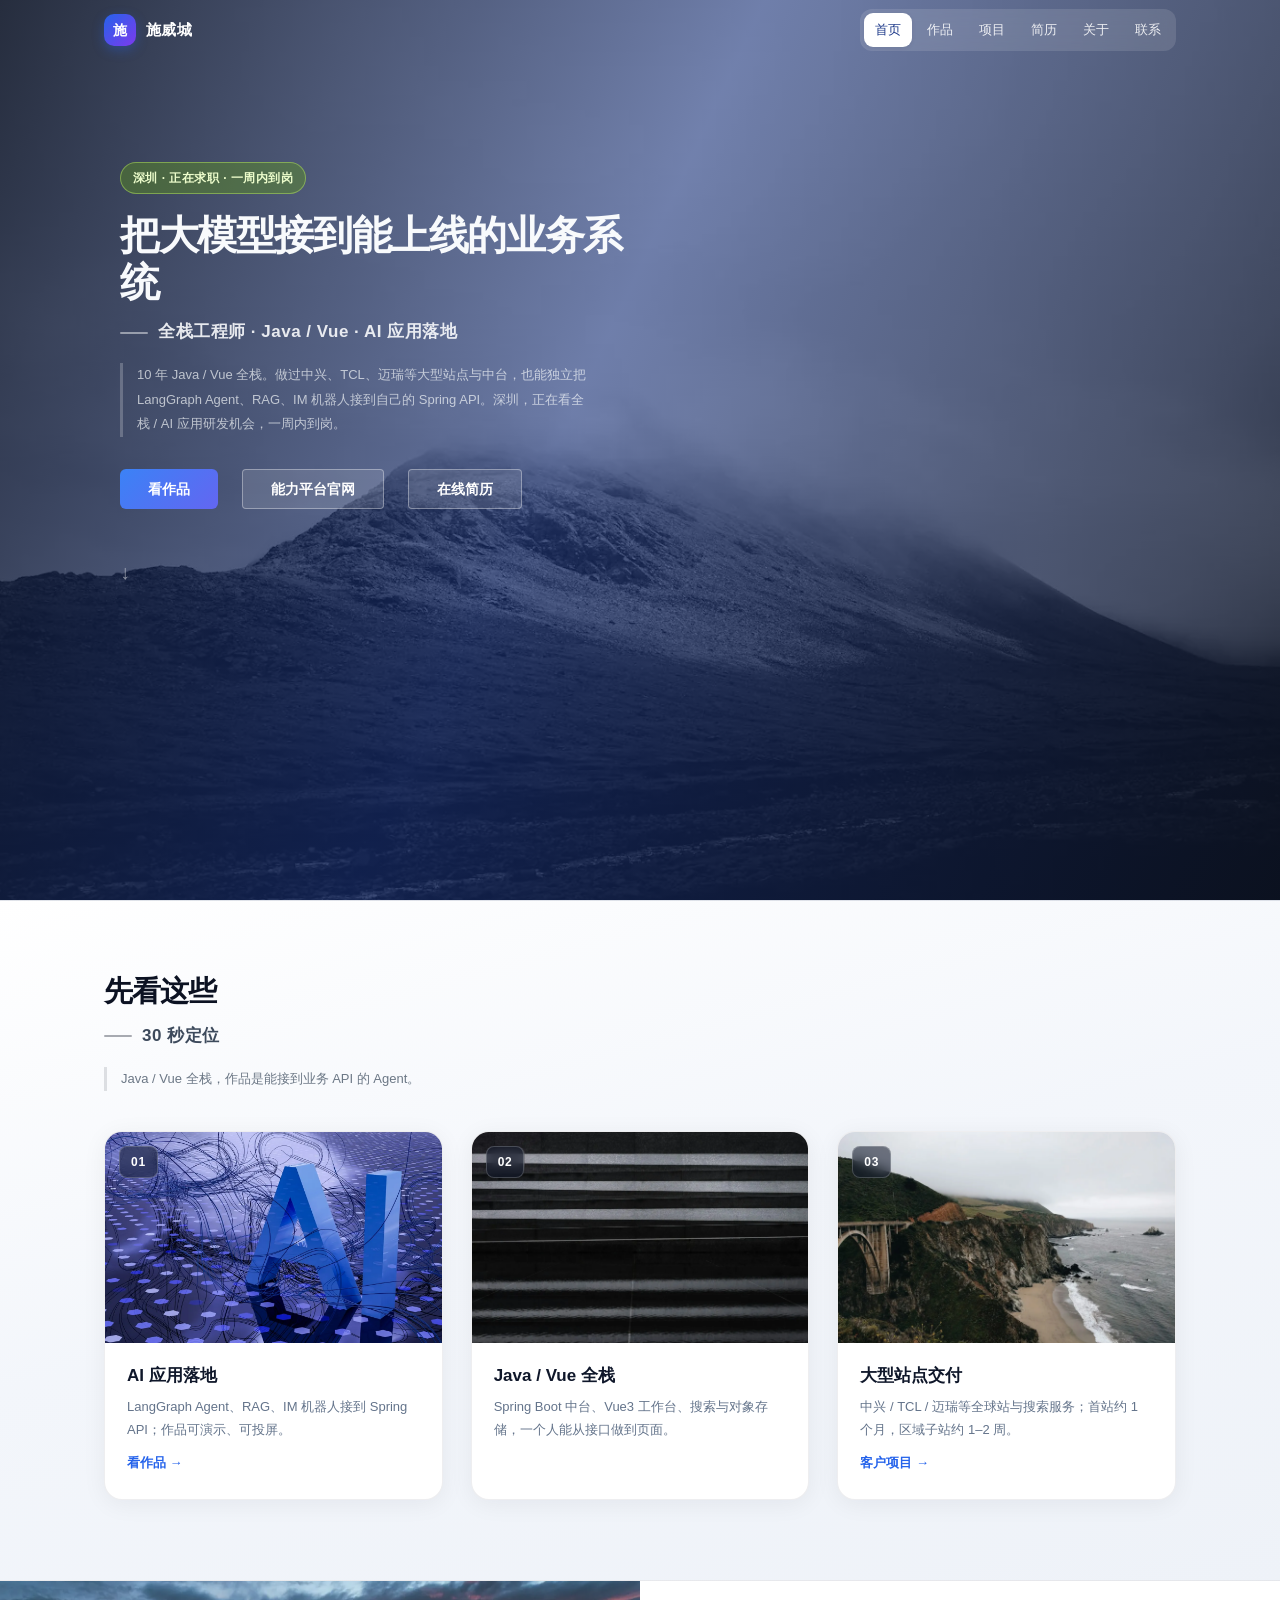
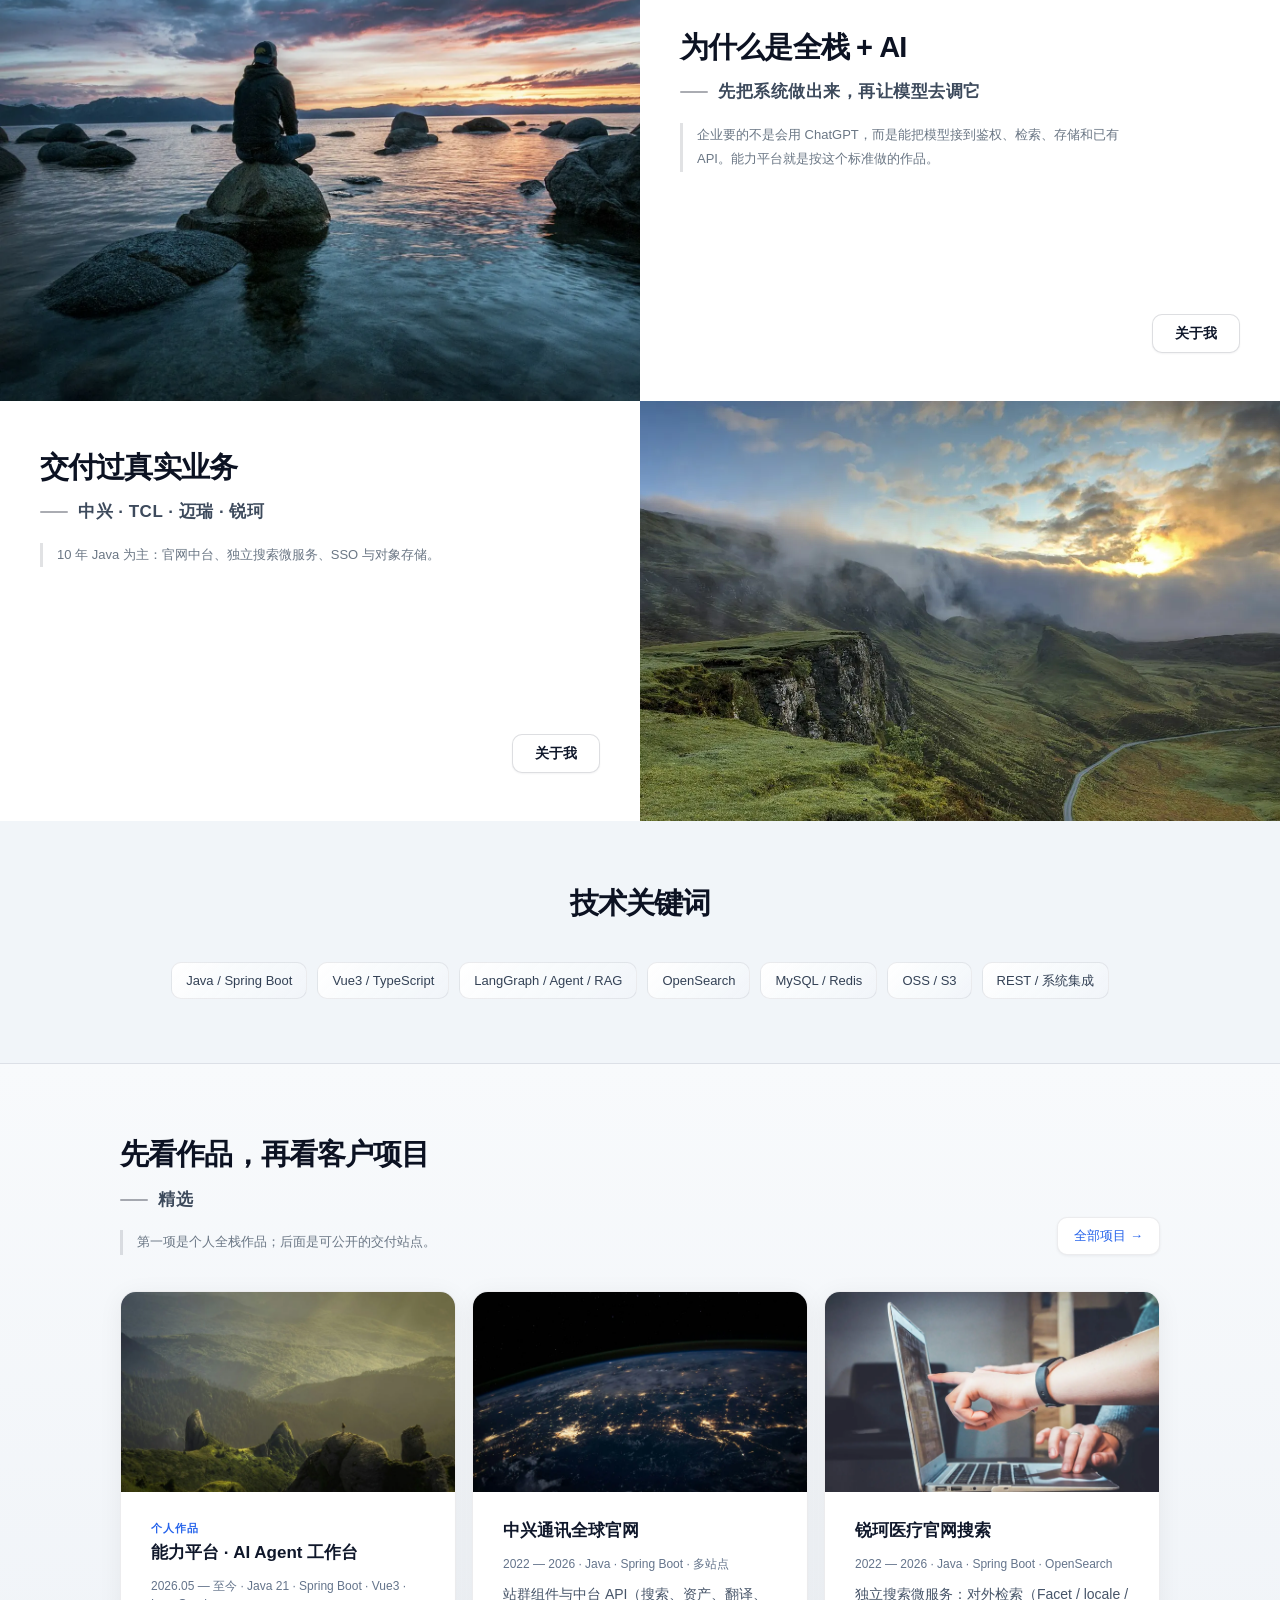
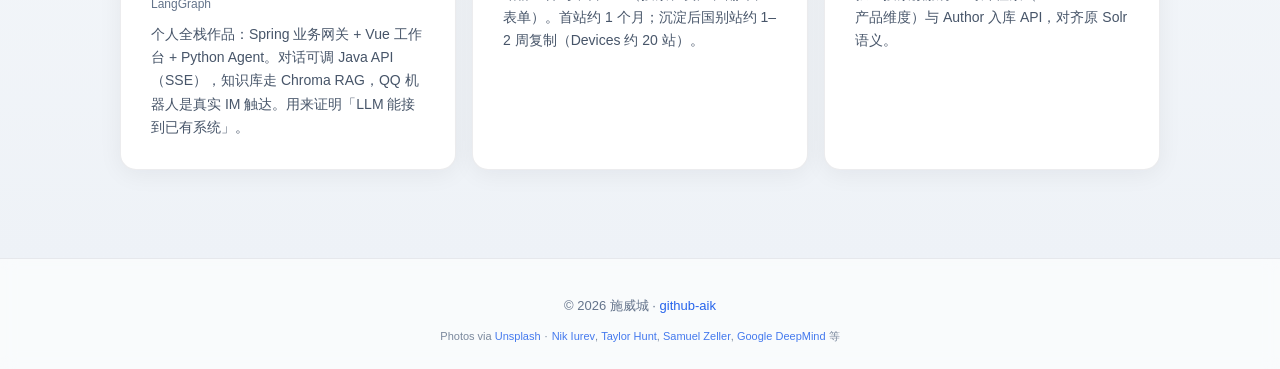
==== commit bff55a90: "regular updates 2026-11-03 01:28:28" ====
--- a/index.html
+++ b/index.html
@@ -4,10 +4,13 @@
     <meta charset="UTF-8" />
     <link rel="icon" type="image/svg+xml" href="/favicon.svg" />
     <meta name="viewport" content="width=device-width, initial-scale=1.0" />
-    <meta name="description" content="施威城 — 全栈 / AI 应用开发 · 个人站点" />
-    <title>施威城 · 个人站点</title>
-    <script type="module" crossorigin src="/assets/index-MEDsOVB9.js"></script>
-    <link rel="stylesheet" crossorigin href="/assets/index-9gbSElhL.css">
+    <meta
+      name="description"
+      content="施威城 · 深圳全栈工程师（Java / Vue）· AI Agent / RAG 落地 · 正在求职"
+    />
+    <title>施威城 · 全栈 / AI 应用 · 正在求职</title>
+    <script type="module" crossorigin src="/assets/index-DzwGCY45.js"></script>
+    <link rel="stylesheet" crossorigin href="/assets/index-B3GGy-QN.css">
   </head>
   <body>
     <script type="text/javascript">
--- a/assets/index-B3GGy-QN.css
+++ b/assets/index-B3GGy-QN.css
@@ -0,0 +1 @@
+:root{--el-color-white:#fff;--el-color-black:#000;--el-color-primary-rgb:64, 158, 255;--el-color-success-rgb:103, 194, 58;--el-color-warning-rgb:230, 162, 60;--el-color-danger-rgb:245, 108, 108;--el-color-error-rgb:245, 108, 108;--el-color-info-rgb:144, 147, 153;--el-font-size-extra-large:20px;--el-font-size-large:18px;--el-font-size-medium:16px;--el-font-size-base:14px;--el-font-size-small:13px;--el-font-size-extra-small:12px;--el-font-family:"Helvetica Neue", Helvetica, "PingFang SC", "Hiragino Sans GB", "Microsoft YaHei", "微软雅黑", Arial, sans-serif;--el-font-weight-primary:500;--el-font-line-height-primary:24px;--el-index-normal:1;--el-index-top:1000;--el-index-popper:2000;--el-border-radius-base:4px;--el-border-radius-small:2px;--el-border-radius-round:20px;--el-border-radius-circle:100%;--el-transition-duration:.3s;--el-transition-duration-fast:.2s;--el-transition-function-ease-in-out-bezier:cubic-bezier(.645, .045, .355, 1);--el-transition-function-fast-bezier:cubic-bezier(.23, 1, .32, 1);--el-transition-all:all var(--el-transition-duration) var(--el-transition-function-ease-in-out-bezier);--el-transition-fade:opacity var(--el-transition-duration) var(--el-transition-function-fast-bezier);--el-transition-md-fade:transform var(--el-transition-duration) var(--el-transition-function-fast-bezier), opacity var(--el-transition-duration) var(--el-transition-function-fast-bezier);--el-transition-fade-linear:opacity var(--el-transition-duration-fast) linear;--el-transition-border:border-color var(--el-transition-duration-fast) var(--el-transition-function-ease-in-out-bezier);--el-transition-box-shadow:box-shadow var(--el-transition-duration-fast) var(--el-transition-function-ease-in-out-bezier);--el-transition-color:color var(--el-transition-duration-fast) var(--el-transition-function-ease-in-out-bezier);--el-component-size-large:40px;--el-component-size:32px;--el-component-size-small:24px;--lightningcss-light:initial;--lightningcss-dark: ;color-scheme:light;--el-color-primary:#409eff;--el-color-primary-light-3:#79bbff;--el-color-primary-light-5:#a0cfff;--el-color-primary-light-7:#c6e2ff;--el-color-primary-light-8:#d9ecff;--el-color-primary-light-9:#ecf5ff;--el-color-primary-dark-2:#337ecc;--el-color-success:#67c23a;--el-color-success-light-3:#95d475;--el-color-success-light-5:#b3e19d;--el-color-success-light-7:#d1edc4;--el-color-success-light-8:#e1f3d8;--el-color-success-light-9:#f0f9eb;--el-color-success-dark-2:#529b2e;--el-color-warning:#e6a23c;--el-color-warning-light-3:#eebe77;--el-color-warning-light-5:#f3d19e;--el-color-warning-light-7:#f8e3c5;--el-color-warning-light-8:#faecd8;--el-color-warning-light-9:#fdf6ec;--el-color-warning-dark-2:#b88230;--el-color-danger:#f56c6c;--el-color-danger-light-3:#f89898;--el-color-danger-light-5:#fab6b6;--el-color-danger-light-7:#fcd3d3;--el-color-danger-light-8:#fde2e2;--el-color-danger-light-9:#fef0f0;--el-color-danger-dark-2:#c45656;--el-color-error:#f56c6c;--el-color-error-light-3:#f89898;--el-color-error-light-5:#fab6b6;--el-color-error-light-7:#fcd3d3;--el-color-error-light-8:#fde2e2;--el-color-error-light-9:#fef0f0;--el-color-error-dark-2:#c45656;--el-color-info:#909399;--el-color-info-light-3:#b1b3b8;--el-color-info-light-5:#c8c9cc;--el-color-info-light-7:#dedfe0;--el-color-info-light-8:#e9e9eb;--el-color-info-light-9:#f4f4f5;--el-color-info-dark-2:#73767a;--el-bg-color:#fff;--el-bg-color-page:#f2f3f5;--el-bg-color-overlay:#fff;--el-text-color-primary:#303133;--el-text-color-regular:#606266;--el-text-color-secondary:#909399;--el-text-color-placeholder:#a8abb2;--el-text-color-disabled:#c0c4cc;--el-border-color:#dcdfe6;--el-border-color-light:#e4e7ed;--el-border-color-lighter:#ebeef5;--el-border-color-extra-light:#f2f6fc;--el-border-color-dark:#d4d7de;--el-border-color-darker:#cdd0d6;--el-fill-color:#f0f2f5;--el-fill-color-light:#f5f7fa;--el-fill-color-lighter:#fafafa;--el-fill-color-extra-light:#fafcff;--el-fill-color-dark:#ebedf0;--el-fill-color-darker:#e6e8eb;--el-fill-color-blank:#fff;--el-box-shadow:0px 12px 32px 4px #0000000a, 0px 8px 20px #00000014;--el-box-shadow-light:0px 0px 12px #0000001f;--el-box-shadow-lighter:0px 0px 6px #0000001f;--el-box-shadow-dark:0px 16px 48px 16px #00000014, 0px 12px 32px #0000001f, 0px 8px 16px -8px #00000029;--el-disabled-bg-color:var(--el-fill-color-light);--el-disabled-text-color:var(--el-text-color-placeholder);--el-disabled-border-color:var(--el-border-color-light);--el-overlay-color:#000c;--el-overlay-color-light:#000000b3;--el-overlay-color-lighter:#00000080;--el-mask-color:#ffffffe6;--el-mask-color-extra-light:#ffffff4d;--el-border-width:1px;--el-border-style:solid;--el-border-color-hover:var(--el-text-color-disabled);--el-border:var(--el-border-width) var(--el-border-style) var(--el-border-color);--el-svg-monochrome-grey:var(--el-border-color)}.fade-in-linear-enter-active,.fade-in-linear-leave-active{transition:var(--el-transition-fade-linear)}.fade-in-linear-enter-from,.fade-in-linear-leave-to{opacity:0}.el-fade-in-linear-enter-active,.el-fade-in-linear-leave-active{transition:var(--el-transition-fade-linear)}.el-fade-in-linear-enter-from,.el-fade-in-linear-leave-to{opacity:0}.el-fade-in-enter-active,.el-fade-in-leave-active{transition:all var(--el-transition-duration) cubic-bezier(.55,0,.1,1)}.el-fade-in-enter-from,.el-fade-in-leave-active{opacity:0}.el-zoom-in-center-enter-active,.el-zoom-in-center-leave-active{transition:all var(--el-transition-duration) cubic-bezier(.55,0,.1,1)}.el-zoom-in-center-enter-from,.el-zoom-in-center-leave-active{opacity:0;transform:scaleX(0)}.el-zoom-in-top-enter-active,.el-zoom-in-top-leave-active{opacity:1;transition:var(--el-transition-md-fade);transform-origin:top;transform:scaleY(1)}.el-zoom-in-top-enter-active[data-popper-placement^=top],.el-zoom-in-top-leave-active[data-popper-placement^=top]{transform-origin:bottom}.el-zoom-in-top-enter-from,.el-zoom-in-top-leave-active{opacity:0;transform:scaleY(0)}.el-zoom-in-bottom-enter-active,.el-zoom-in-bottom-leave-active{opacity:1;transition:var(--el-transition-md-fade);transform-origin:bottom;transform:scaleY(1)}.el-zoom-in-bottom-enter-from,.el-zoom-in-bottom-leave-active{opacity:0;transform:scaleY(0)}.el-zoom-in-left-enter-active,.el-zoom-in-left-leave-active{opacity:1;transition:var(--el-transition-md-fade);transform-origin:0 0;transform:scale(1)}.el-zoom-in-left-enter-from,.el-zoom-in-left-leave-active{opacity:0;transform:scale(.45)}.collapse-transition{transition:var(--el-transition-duration) height ease-in-out,var(--el-transition-duration) padding-top ease-in-out,var(--el-transition-duration) padding-bottom ease-in-out}.el-collapse-transition-leave-active,.el-collapse-transition-enter-active{transition:var(--el-transition-duration) max-height ease-in-out,var(--el-transition-duration) padding-top ease-in-out,var(--el-transition-duration) padding-bottom ease-in-out}.horizontal-collapse-transition{transition:var(--el-transition-duration) width ease-in-out,var(--el-transition-duration) padding-left ease-in-out,var(--el-transition-duration) padding-right ease-in-out}.el-list-enter-active,.el-list-leave-active{transition:all 1s}.el-list-enter-from,.el-list-leave-to{opacity:0;transform:translateY(-30px)}.el-list-leave-active{position:absolute!important}.el-opacity-transition{transition:opacity var(--el-transition-duration) cubic-bezier(.55,0,.1,1)}.el-icon--right{margin-left:5px}.el-icon--left{margin-right:5px}@keyframes rotating{0%{transform:rotate(0)}to{transform:rotate(360deg)}}.el-icon{--color:inherit;fill:currentColor;width:1em;height:1em;color:var(--color);line-height:1em;font-size:inherit;justify-content:center;align-items:center;display:inline-flex;position:relative}.el-icon.is-loading{animation:2s linear infinite rotating}.el-icon svg{width:1em;height:1em}.el-affix--fixed{position:fixed}.el-alert{--el-alert-padding:8px 16px;--el-alert-border-radius-base:var(--el-border-radius-base);--el-alert-title-font-size:14px;--el-alert-title-with-description-font-size:16px;--el-alert-description-font-size:14px;--el-alert-close-font-size:16px;--el-alert-close-customed-font-size:14px;--el-alert-icon-size:16px;--el-alert-icon-large-size:28px;width:100%;padding:var(--el-alert-padding);box-sizing:border-box;border-radius:var(--el-alert-border-radius-base);background-color:var(--el-color-white);opacity:1;transition:opacity var(--el-transition-duration-fast);align-items:center;margin:0;display:flex;position:relative;overflow:hidden}.el-alert.is-light .el-alert__close-btn{color:var(--el-text-color-placeholder)}.el-alert.is-dark .el-alert__close-btn,.el-alert.is-dark .el-alert__description{color:var(--el-color-white)}.el-alert.is-center{justify-content:center}.el-alert--primary{--el-alert-bg-color:var(--el-color-primary-light-9)}.el-alert--primary.is-light{background-color:var(--el-alert-bg-color);color:var(--el-color-primary)}.el-alert--primary.is-light .el-alert__description{color:var(--el-color-primary)}.el-alert--primary.is-dark{background-color:var(--el-color-primary);color:var(--el-color-white)}.el-alert--success{--el-alert-bg-color:var(--el-color-success-light-9)}.el-alert--success.is-light{background-color:var(--el-alert-bg-color);color:var(--el-color-success)}.el-alert--success.is-light .el-alert__description{color:var(--el-color-success)}.el-alert--success.is-dark{background-color:var(--el-color-success);color:var(--el-color-white)}.el-alert--info{--el-alert-bg-color:var(--el-color-info-light-9)}.el-alert--info.is-light{background-color:var(--el-alert-bg-color);color:var(--el-color-info)}.el-alert--info.is-light .el-alert__description{color:var(--el-color-info)}.el-alert--info.is-dark{background-color:var(--el-color-info);color:var(--el-color-white)}.el-alert--warning{--el-alert-bg-color:var(--el-color-warning-light-9)}.el-alert--warning.is-light{background-color:var(--el-alert-bg-color);color:var(--el-color-warning)}.el-alert--warning.is-light .el-alert__description{color:var(--el-color-warning)}.el-alert--warning.is-dark{background-color:var(--el-color-warning);color:var(--el-color-white)}.el-alert--error{--el-alert-bg-color:var(--el-color-error-light-9)}.el-alert--error.is-light{background-color:var(--el-alert-bg-color);color:var(--el-color-error)}.el-alert--error.is-light .el-alert__description{color:var(--el-color-error)}.el-alert--error.is-dark{background-color:var(--el-color-error);color:var(--el-color-white)}.el-alert__content{flex-direction:column;gap:4px;display:flex}.el-alert .el-alert__icon{font-size:var(--el-alert-icon-size);width:var(--el-alert-icon-size);margin-right:8px}.el-alert .el-alert__icon.is-big{font-size:var(--el-alert-icon-large-size);width:var(--el-alert-icon-large-size);margin-right:12px}.el-alert__title{font-size:var(--el-alert-title-font-size);line-height:24px}.el-alert__title.with-description{font-size:var(--el-alert-title-with-description-font-size)}.el-alert .el-alert__description{font-size:var(--el-alert-description-font-size);margin:0}.el-alert .el-alert__close-btn{font-size:var(--el-alert-close-font-size);opacity:1;cursor:pointer;position:absolute;top:12px;right:16px}.el-alert .el-alert__close-btn.is-customed{font-style:normal;font-size:var(--el-alert-close-customed-font-size);line-height:24px;top:8px}.el-alert-fade-enter-from,.el-alert-fade-leave-active{opacity:0}.el-aside{box-sizing:border-box;width:var(--el-aside-width,300px);flex-shrink:0;overflow:auto}.el-autocomplete{--el-input-text-color:var(--el-text-color-regular);--el-input-border:var(--el-border);--el-input-hover-border:var(--el-border-color-hover);--el-input-focus-border:var(--el-color-primary);--el-input-transparent-border:0 0 0 1px transparent inset;--el-input-border-color:var(--el-border-color);--el-input-border-radius:var(--el-border-radius-base);--el-input-bg-color:var(--el-fill-color-blank);--el-input-icon-color:var(--el-text-color-placeholder);--el-input-placeholder-color:var(--el-text-color-placeholder);--el-input-hover-border-color:var(--el-border-color-hover);--el-input-clear-hover-color:var(--el-text-color-secondary);--el-input-focus-border-color:var(--el-color-primary);--el-input-width:100%;width:var(--el-input-width);display:inline-block;position:relative}.el-autocomplete__popper.el-popper{background:var(--el-bg-color-overlay);border:1px solid var(--el-border-color-light);box-shadow:var(--el-box-shadow-light)}.el-autocomplete__popper.el-popper .el-popper__arrow:before{border:1px solid var(--el-border-color-light)}.el-autocomplete__popper.el-popper[data-popper-placement^=top] .el-popper__arrow:before{border-top-color:#0000;border-left-color:#0000}.el-autocomplete__popper.el-popper[data-popper-placement^=bottom] .el-popper__arrow:before{border-bottom-color:#0000;border-right-color:#0000}.el-autocomplete__popper.el-popper[data-popper-placement^=left] .el-popper__arrow:before{border-bottom-color:#0000;border-left-color:#0000}.el-autocomplete__popper.el-popper[data-popper-placement^=right] .el-popper__arrow:before{border-top-color:#0000;border-right-color:#0000}.el-autocomplete-suggestion{border-radius:var(--el-border-radius-base);box-sizing:border-box}.el-autocomplete-suggestion__header{border-bottom:1px solid var(--el-border-color-lighter);padding:10px}.el-autocomplete-suggestion__footer{border-top:1px solid var(--el-border-color-lighter);padding:10px}.el-autocomplete-suggestion__wrap{box-sizing:border-box;max-height:280px;padding:10px 0}.el-autocomplete-suggestion__list{margin:0;padding:0}.el-autocomplete-suggestion li{cursor:pointer;color:var(--el-text-color-regular);line-height:34px;font-size:var(--el-font-size-base);text-align:left;text-overflow:ellipsis;white-space:nowrap;margin:0;padding:0 20px;list-style:none;overflow:hidden}.el-autocomplete-suggestion li:hover,.el-autocomplete-suggestion li.highlighted{background-color:var(--el-fill-color-light)}.el-autocomplete-suggestion li.divider{border-top:1px solid var(--el-color-black);margin-top:6px}.el-autocomplete-suggestion li.divider:last-child{margin-bottom:-6px}.el-autocomplete-suggestion.is-loading li{cursor:default;height:100px;color:var(--el-text-color-secondary);justify-content:center;align-items:center;font-size:20px;display:flex}.el-autocomplete-suggestion.is-loading li:hover{background-color:var(--el-bg-color-overlay)}.el-avatar{--el-avatar-text-color:var(--el-color-white);--el-avatar-bg-color:var(--el-text-color-disabled);--el-avatar-text-size:14px;--el-avatar-icon-size:18px;--el-avatar-border-radius:var(--el-border-radius-base);--el-avatar-size-large:56px;--el-avatar-size:40px;--el-avatar-size-small:24px;box-sizing:border-box;text-align:center;color:var(--el-avatar-text-color);background:var(--el-avatar-bg-color);width:var(--el-avatar-size);height:var(--el-avatar-size);font-size:var(--el-avatar-text-size);outline:none;justify-content:center;align-items:center;display:inline-flex;overflow:hidden}.el-avatar>img{width:100%;height:100%;display:block}.el-avatar--circle{border-radius:50%}.el-avatar--square{border-radius:var(--el-avatar-border-radius)}.el-avatar--icon{font-size:var(--el-avatar-icon-size)}.el-avatar--small{--el-avatar-size:24px}.el-avatar--large{--el-avatar-size:56px}.el-avatar-group{--el-avatar-group-item-gap:-8px;--el-avatar-group-collapse-item-gap:4px;display:inline-flex}.el-avatar-group .el-avatar{border:1px solid var(--el-border-color-extra-light)}.el-avatar-group .el-avatar:not(:first-child){margin-left:var(--el-avatar-group-item-gap)}.el-avatar-group__collapse-avatars{--el-avatar-group-item-gap:-8px;--el-avatar-group-collapse-item-gap:4px}.el-avatar-group__collapse-avatars .el-avatar:not(:first-child){margin-left:var(--el-avatar-group-collapse-item-gap)}.el-backtop{--el-backtop-bg-color:var(--el-bg-color-overlay);--el-backtop-text-color:var(--el-color-primary);--el-backtop-hover-bg-color:var(--el-border-color-extra-light);background-color:var(--el-backtop-bg-color);width:40px;height:40px;color:var(--el-backtop-text-color);box-shadow:var(--el-box-shadow-lighter);cursor:pointer;z-index:5;border-radius:50%;justify-content:center;align-items:center;font-size:20px;display:flex;position:fixed}.el-backtop:hover{background-color:var(--el-backtop-hover-bg-color)}.el-backtop__icon{font-size:20px}.el-badge{--el-badge-bg-color:var(--el-color-danger);--el-badge-radius:10px;--el-badge-font-size:12px;--el-badge-padding:6px;--el-badge-size:18px;vertical-align:middle;width:-moz-fit-content;width:fit-content;display:inline-block;position:relative}.el-badge__content{background-color:var(--el-badge-bg-color);border-radius:var(--el-badge-radius);color:var(--el-color-white);font-size:var(--el-badge-font-size);height:var(--el-badge-size);padding:0 var(--el-badge-padding);white-space:nowrap;border:1px solid var(--el-bg-color);justify-content:center;align-items:center;display:inline-flex}.el-badge__content.is-fixed{top:0;right:calc(1px + var(--el-badge-size) / 2);z-index:var(--el-index-normal);position:absolute;transform:translateY(-50%)translate(100%)}.el-badge__content.is-fixed.is-dot{right:5px}.el-badge__content.is-dot{border-radius:50%;width:8px;height:8px;padding:0;right:0}.el-badge__content.is-hide-zero{display:none}.el-badge__content--primary{background-color:var(--el-color-primary)}.el-badge__content--success{background-color:var(--el-color-success)}.el-badge__content--warning{background-color:var(--el-color-warning)}.el-badge__content--info{background-color:var(--el-color-info)}.el-badge__content--danger{background-color:var(--el-color-danger)}.el-breadcrumb__separator{color:var(--el-text-color-placeholder);margin:0 9px;font-weight:700}.el-breadcrumb__separator.el-icon{margin:0 6px;font-weight:400}.el-breadcrumb__separator.el-icon svg{vertical-align:middle}.el-breadcrumb__item{float:left;align-items:center;display:inline-flex}.el-breadcrumb__inner{color:var(--el-text-color-regular)}.el-breadcrumb__inner.is-link,.el-breadcrumb__inner a{transition:var(--el-transition-color);color:var(--el-text-color-primary);font-weight:700;text-decoration:none}.el-breadcrumb__inner.is-link:hover,.el-breadcrumb__inner a:hover{color:var(--el-color-primary);cursor:pointer}.el-breadcrumb__item:last-child .el-breadcrumb__inner,.el-breadcrumb__item:last-child .el-breadcrumb__inner:hover,.el-breadcrumb__item:last-child .el-breadcrumb__inner a,.el-breadcrumb__item:last-child .el-breadcrumb__inner a:hover{color:var(--el-text-color-regular);cursor:text;font-weight:400}.el-breadcrumb__item:last-child .el-breadcrumb__separator{display:none}.el-breadcrumb{font-size:14px;line-height:1}.el-breadcrumb:before,.el-breadcrumb:after{content:"";display:table}.el-breadcrumb:after{clear:both}.el-button-group>.el-button+.el-button{margin-left:0}.el-button-group>.el-button:first-child:last-child{border-top-right-radius:var(--el-border-radius-base);border-bottom-right-radius:var(--el-border-radius-base);border-top-left-radius:var(--el-border-radius-base);border-bottom-left-radius:var(--el-border-radius-base)}.el-button-group>.el-button:first-child:last-child.is-round{border-radius:var(--el-border-radius-round)}.el-button-group>.el-button:first-child:last-child.is-circle{border-radius:50%}.el-button-group>.el-button:not(:first-child):not(:last-child){border-radius:0}.el-button-group>.el-button:hover,.el-button-group>.el-button:focus,.el-button-group>.el-button:active,.el-button-group>.el-button.is-active{z-index:1}.el-button-group--horizontal{vertical-align:middle;display:inline-block}.el-button-group--horizontal:before,.el-button-group--horizontal:after{content:"";display:table}.el-button-group--horizontal:after{clear:both}.el-button-group--horizontal>.el-button{float:left;position:relative}.el-button-group--horizontal>.el-button:first-child{border-top-right-radius:0;border-bottom-right-radius:0}.el-button-group--horizontal>.el-button:last-child{border-top-left-radius:0;border-bottom-left-radius:0}.el-button-group--horizontal>.el-button:not(:last-child){margin-right:-1px}.el-button-group--horizontal .el-button--primary:first-child{border-right-color:var(--el-button-divide-border-color)}.el-button-group--horizontal .el-button--primary:last-child{border-left-color:var(--el-button-divide-border-color)}.el-button-group--horizontal .el-button--primary:not(:first-child):not(:last-child){border-left-color:var(--el-button-divide-border-color);border-right-color:var(--el-button-divide-border-color)}.el-button-group--horizontal .el-button--success:first-child{border-right-color:var(--el-button-divide-border-color)}.el-button-group--horizontal .el-button--success:last-child{border-left-color:var(--el-button-divide-border-color)}.el-button-group--horizontal .el-button--success:not(:first-child):not(:last-child){border-left-color:var(--el-button-divide-border-color);border-right-color:var(--el-button-divide-border-color)}.el-button-group--horizontal .el-button--warning:first-child{border-right-color:var(--el-button-divide-border-color)}.el-button-group--horizontal .el-button--warning:last-child{border-left-color:var(--el-button-divide-border-color)}.el-button-group--horizontal .el-button--warning:not(:first-child):not(:last-child){border-left-color:var(--el-button-divide-border-color);border-right-color:var(--el-button-divide-border-color)}.el-button-group--horizontal .el-button--danger:first-child{border-right-color:var(--el-button-divide-border-color)}.el-button-group--horizontal .el-button--danger:last-child{border-left-color:var(--el-button-divide-border-color)}.el-button-group--horizontal .el-button--danger:not(:first-child):not(:last-child){border-left-color:var(--el-button-divide-border-color);border-right-color:var(--el-button-divide-border-color)}.el-button-group--horizontal .el-button--info:first-child{border-right-color:var(--el-button-divide-border-color)}.el-button-group--horizontal .el-button--info:last-child{border-left-color:var(--el-button-divide-border-color)}.el-button-group--horizontal .el-button--info:not(:first-child):not(:last-child){border-left-color:var(--el-button-divide-border-color);border-right-color:var(--el-button-divide-border-color)}.el-button-group--horizontal>.el-dropdown>.el-button{border-left-color:var(--el-button-divide-border-color);border-top-left-radius:0;border-bottom-left-radius:0}.el-button-group--vertical{flex-direction:column;align-items:stretch;display:inline-flex}.el-button-group--vertical>.el-button{margin-top:-1px}.el-button-group--vertical>.el-button:first-child{border-bottom-right-radius:0;border-bottom-left-radius:0}.el-button-group--vertical>.el-button:last-child{border-top-left-radius:0;border-top-right-radius:0}.el-button-group--vertical>.el-dropdown{margin-top:-1px}.el-button-group--vertical>.el-dropdown>.el-button{border-left-color:var(--el-button-divide-border-color);border-top-left-radius:0;border-top-right-radius:0}.el-button-group--vertical .el-button--primary:first-child{border-bottom-color:var(--el-button-divide-border-color)}.el-button-group--vertical .el-button--primary:last-child{border-top-color:var(--el-button-divide-border-color)}.el-button-group--vertical .el-button--primary:not(:first-child):not(:last-child){border-top-color:var(--el-button-divide-border-color);border-bottom-color:var(--el-button-divide-border-color)}.el-button-group--vertical .el-button--success:first-child{border-bottom-color:var(--el-button-divide-border-color)}.el-button-group--vertical .el-button--success:last-child{border-top-color:var(--el-button-divide-border-color)}.el-button-group--vertical .el-button--success:not(:first-child):not(:last-child){border-top-color:var(--el-button-divide-border-color);border-bottom-color:var(--el-button-divide-border-color)}.el-button-group--vertical .el-button--warning:first-child{border-bottom-color:var(--el-button-divide-border-color)}.el-button-group--vertical .el-button--warning:last-child{border-top-color:var(--el-button-divide-border-color)}.el-button-group--vertical .el-button--warning:not(:first-child):not(:last-child){border-top-color:var(--el-button-divide-border-color);border-bottom-color:var(--el-button-divide-border-color)}.el-button-group--vertical .el-button--danger:first-child{border-bottom-color:var(--el-button-divide-border-color)}.el-button-group--vertical .el-button--danger:last-child{border-top-color:var(--el-button-divide-border-color)}.el-button-group--vertical .el-button--danger:not(:first-child):not(:last-child){border-top-color:var(--el-button-divide-border-color);border-bottom-color:var(--el-button-divide-border-color)}.el-button-group--vertical .el-button--info:first-child{border-bottom-color:var(--el-button-divide-border-color)}.el-button-group--vertical .el-button--info:last-child{border-top-color:var(--el-button-divide-border-color)}.el-button-group--vertical .el-button--info:not(:first-child):not(:last-child){border-top-color:var(--el-button-divide-border-color);border-bottom-color:var(--el-button-divide-border-color)}.el-button{--el-button-font-weight:var(--el-font-weight-primary);--el-button-border-color:var(--el-border-color);--el-button-bg-color:var(--el-fill-color-blank);--el-button-text-color:var(--el-text-color-regular);--el-button-disabled-text-color:var(--el-disabled-text-color);--el-button-disabled-bg-color:var(--el-fill-color-blank);--el-button-disabled-border-color:var(--el-border-color-light);--el-button-divide-border-color:#ffffff80;--el-button-hover-text-color:var(--el-color-primary);--el-button-hover-bg-color:var(--el-color-primary-light-9);--el-button-hover-border-color:var(--el-color-primary-light-7);--el-button-active-text-color:var(--el-button-hover-text-color);--el-button-active-border-color:var(--el-color-primary);--el-button-active-bg-color:var(--el-button-hover-bg-color);--el-button-outline-color:var(--el-color-primary-light-5);--el-button-hover-link-text-color:var(--el-text-color-secondary);--el-button-active-color:var(--el-text-color-primary);white-space:nowrap;cursor:pointer;height:32px;color:var(--el-button-text-color);text-align:center;box-sizing:border-box;line-height:1;font-weight:var(--el-button-font-weight);-webkit-user-select:none;user-select:none;vertical-align:middle;-webkit-appearance:none;background-color:var(--el-button-bg-color);border:var(--el-border);border-color:var(--el-button-border-color);outline:none;justify-content:center;align-items:center;transition:all .1s;display:inline-flex}.el-button:hover{color:var(--el-button-hover-text-color);border-color:var(--el-button-hover-border-color);background-color:var(--el-button-hover-bg-color);outline:none}.el-button:active{color:var(--el-button-active-text-color);border-color:var(--el-button-active-border-color);background-color:var(--el-button-active-bg-color);outline:none}.el-button:focus-visible{outline:2px solid var(--el-button-outline-color);outline-offset:1px;transition:outline-offset,outline}.el-button>span{align-items:center;display:inline-flex}.el-button+.el-button{margin-left:12px}.el-button{font-size:var(--el-font-size-base);border-radius:var(--el-border-radius-base);padding:8px 15px}.el-button.is-round{padding:8px 15px}.el-button::-moz-focus-inner{border:0}.el-button [class*=el-icon]+span{margin-left:6px}.el-button [class*=el-icon] svg{vertical-align:bottom}.el-button.is-plain{--el-button-hover-text-color:var(--el-color-primary);--el-button-hover-bg-color:var(--el-fill-color-blank);--el-button-hover-border-color:var(--el-color-primary)}.el-button.is-active{color:var(--el-button-active-text-color);border-color:var(--el-button-active-border-color);background-color:var(--el-button-active-bg-color);outline:none}.el-button.is-disabled,.el-button.is-disabled:hover{color:var(--el-button-disabled-text-color);cursor:not-allowed;background-image:none;background-color:var(--el-button-disabled-bg-color);border-color:var(--el-button-disabled-border-color)}.el-button.is-loading{pointer-events:none;position:relative}.el-button.is-loading:before{z-index:1;pointer-events:none;content:"";border-radius:inherit;background-color:var(--el-mask-color-extra-light);position:absolute;top:-1px;bottom:-1px;left:-1px;right:-1px}.el-button.is-round{border-radius:var(--el-border-radius-round)}.el-button.is-dashed{--el-button-hover-text-color:var(--el-color-primary);--el-button-hover-bg-color:var(--el-fill-color-blank);--el-button-hover-border-color:var(--el-color-primary);border-style:dashed}.el-button.is-circle{border-radius:50%;width:32px;padding:8px}.el-button.is-text{color:var(--el-button-text-color);background-color:#0000;border:0 solid #0000}.el-button.is-text.is-disabled{color:var(--el-button-disabled-text-color);background-color:#0000!important}.el-button.is-text:not(.is-disabled):hover{background-color:var(--el-fill-color-light)}.el-button.is-text:not(.is-disabled):focus-visible{outline:2px solid var(--el-button-outline-color);outline-offset:1px;transition:outline-offset,outline}.el-button.is-text:not(.is-disabled):active{background-color:var(--el-fill-color)}.el-button.is-text:not(.is-disabled).is-has-bg{background-color:var(--el-fill-color-light)}.el-button.is-text:not(.is-disabled).is-has-bg:hover{background-color:var(--el-fill-color)}.el-button.is-text:not(.is-disabled).is-has-bg:active{background-color:var(--el-fill-color-dark)}.el-button__text--expand{letter-spacing:.3em;margin-right:-.3em}.el-button.is-link{color:var(--el-button-text-color);background:0 0;border-color:#0000;height:auto;padding:2px}.el-button.is-link:hover{color:var(--el-button-hover-link-text-color)}.el-button.is-link.is-disabled{color:var(--el-button-disabled-text-color);background-color:#0000!important;border-color:#0000!important}.el-button.is-link:not(.is-disabled):hover{background-color:#0000;border-color:#0000}.el-button.is-link:not(.is-disabled):active{color:var(--el-button-active-color);background-color:#0000;border-color:#0000}.el-button--text{color:var(--el-color-primary);background:0 0;border-color:#0000;padding-left:0;padding-right:0}.el-button--text.is-disabled{color:var(--el-button-disabled-text-color);background-color:#0000!important;border-color:#0000!important}.el-button--text:not(.is-disabled):hover{color:var(--el-color-primary-light-3);background-color:#0000;border-color:#0000}.el-button--text:not(.is-disabled):active{color:var(--el-color-primary-dark-2);background-color:#0000;border-color:#0000}.el-button__link--expand{letter-spacing:.3em;margin-right:-.3em}.el-button--primary{--el-button-text-color:var(--el-color-white);--el-button-bg-color:var(--el-color-primary);--el-button-border-color:var(--el-color-primary);--el-button-outline-color:var(--el-color-primary-light-5);--el-button-active-color:var(--el-color-primary-dark-2);--el-button-hover-text-color:var(--el-color-white);--el-button-hover-link-text-color:var(--el-color-primary-light-5);--el-button-hover-bg-color:var(--el-color-primary-light-3);--el-button-hover-border-color:var(--el-color-primary-light-3);--el-button-active-bg-color:var(--el-color-primary-dark-2);--el-button-active-border-color:var(--el-color-primary-dark-2);--el-button-disabled-text-color:var(--el-color-white);--el-button-disabled-bg-color:var(--el-color-primary-light-5);--el-button-disabled-border-color:var(--el-color-primary-light-5)}.el-button--primary.is-plain,.el-button--primary.is-text,.el-button--primary.is-link{--el-button-text-color:var(--el-color-primary);--el-button-bg-color:var(--el-color-primary-light-9);--el-button-border-color:var(--el-color-primary-light-5);--el-button-hover-text-color:var(--el-color-white);--el-button-hover-bg-color:var(--el-color-primary);--el-button-hover-border-color:var(--el-color-primary);--el-button-active-text-color:var(--el-color-white)}.el-button--primary.is-plain.is-disabled,.el-button--primary.is-plain.is-disabled:hover,.el-button--primary.is-plain.is-disabled:focus,.el-button--primary.is-plain.is-disabled:active,.el-button--primary.is-text.is-disabled,.el-button--primary.is-text.is-disabled:hover,.el-button--primary.is-text.is-disabled:focus,.el-button--primary.is-text.is-disabled:active,.el-button--primary.is-link.is-disabled,.el-button--primary.is-link.is-disabled:hover,.el-button--primary.is-link.is-disabled:focus,.el-button--primary.is-link.is-disabled:active{color:var(--el-color-primary-light-5);background-color:var(--el-color-primary-light-9);border-color:var(--el-color-primary-light-8)}.el-button--primary.is-dashed{--el-button-text-color:var(--el-color-primary);--el-button-bg-color:var(--el-color-primary-light-9);--el-button-border-color:var(--el-color-primary-light-5);--el-button-hover-text-color:var(--el-color-primary);--el-button-hover-bg-color:var(--el-color-primary-light-9);--el-button-hover-border-color:var(--el-color-primary-light-3);--el-button-active-text-color:var(--el-color-primary-dark-2);--el-button-active-bg-color:var(--el-color-primary-light-9);--el-button-active-border-color:var(--el-color-primary-dark-2)}.el-button--primary.is-dashed.is-disabled,.el-button--primary.is-dashed.is-disabled:hover,.el-button--primary.is-dashed.is-disabled:focus,.el-button--primary.is-dashed.is-disabled:active{color:var(--el-color-primary-light-5);background-color:var(--el-color-primary-light-9);border-color:var(--el-color-primary-light-8)}.el-button--success{--el-button-text-color:var(--el-color-white);--el-button-bg-color:var(--el-color-success);--el-button-border-color:var(--el-color-success);--el-button-outline-color:var(--el-color-success-light-5);--el-button-active-color:var(--el-color-success-dark-2);--el-button-hover-text-color:var(--el-color-white);--el-button-hover-link-text-color:var(--el-color-success-light-5);--el-button-hover-bg-color:var(--el-color-success-light-3);--el-button-hover-border-color:var(--el-color-success-light-3);--el-button-active-bg-color:var(--el-color-success-dark-2);--el-button-active-border-color:var(--el-color-success-dark-2);--el-button-disabled-text-color:var(--el-color-white);--el-button-disabled-bg-color:var(--el-color-success-light-5);--el-button-disabled-border-color:var(--el-color-success-light-5)}.el-button--success.is-plain,.el-button--success.is-text,.el-button--success.is-link{--el-button-text-color:var(--el-color-success);--el-button-bg-color:var(--el-color-success-light-9);--el-button-border-color:var(--el-color-success-light-5);--el-button-hover-text-color:var(--el-color-white);--el-button-hover-bg-color:var(--el-color-success);--el-button-hover-border-color:var(--el-color-success);--el-button-active-text-color:var(--el-color-white)}.el-button--success.is-plain.is-disabled,.el-button--success.is-plain.is-disabled:hover,.el-button--success.is-plain.is-disabled:focus,.el-button--success.is-plain.is-disabled:active,.el-button--success.is-text.is-disabled,.el-button--success.is-text.is-disabled:hover,.el-button--success.is-text.is-disabled:focus,.el-button--success.is-text.is-disabled:active,.el-button--success.is-link.is-disabled,.el-button--success.is-link.is-disabled:hover,.el-button--success.is-link.is-disabled:focus,.el-button--success.is-link.is-disabled:active{color:var(--el-color-success-light-5);background-color:var(--el-color-success-light-9);border-color:var(--el-color-success-light-8)}.el-button--success.is-dashed{--el-button-text-color:var(--el-color-success);--el-button-bg-color:var(--el-color-success-light-9);--el-button-border-color:var(--el-color-success-light-5);--el-button-hover-text-color:var(--el-color-success);--el-button-hover-bg-color:var(--el-color-success-light-9);--el-button-hover-border-color:var(--el-color-success-light-3);--el-button-active-text-color:var(--el-color-success-dark-2);--el-button-active-bg-color:var(--el-color-success-light-9);--el-button-active-border-color:var(--el-color-success-dark-2)}.el-button--success.is-dashed.is-disabled,.el-button--success.is-dashed.is-disabled:hover,.el-button--success.is-dashed.is-disabled:focus,.el-button--success.is-dashed.is-disabled:active{color:var(--el-color-success-light-5);background-color:var(--el-color-success-light-9);border-color:var(--el-color-success-light-8)}.el-button--warning{--el-button-text-color:var(--el-color-white);--el-button-bg-color:var(--el-color-warning);--el-button-border-color:var(--el-color-warning);--el-button-outline-color:var(--el-color-warning-light-5);--el-button-active-color:var(--el-color-warning-dark-2);--el-button-hover-text-color:var(--el-color-white);--el-button-hover-link-text-color:var(--el-color-warning-light-5);--el-button-hover-bg-color:var(--el-color-warning-light-3);--el-button-hover-border-color:var(--el-color-warning-light-3);--el-button-active-bg-color:var(--el-color-warning-dark-2);--el-button-active-border-color:var(--el-color-warning-dark-2);--el-button-disabled-text-color:var(--el-color-white);--el-button-disabled-bg-color:var(--el-color-warning-light-5);--el-button-disabled-border-color:var(--el-color-warning-light-5)}.el-button--warning.is-plain,.el-button--warning.is-text,.el-button--warning.is-link{--el-button-text-color:var(--el-color-warning);--el-button-bg-color:var(--el-color-warning-light-9);--el-button-border-color:var(--el-color-warning-light-5);--el-button-hover-text-color:var(--el-color-white);--el-button-hover-bg-color:var(--el-color-warning);--el-button-hover-border-color:var(--el-color-warning);--el-button-active-text-color:var(--el-color-white)}.el-button--warning.is-plain.is-disabled,.el-button--warning.is-plain.is-disabled:hover,.el-button--warning.is-plain.is-disabled:focus,.el-button--warning.is-plain.is-disabled:active,.el-button--warning.is-text.is-disabled,.el-button--warning.is-text.is-disabled:hover,.el-button--warning.is-text.is-disabled:focus,.el-button--warning.is-text.is-disabled:active,.el-button--warning.is-link.is-disabled,.el-button--warning.is-link.is-disabled:hover,.el-button--warning.is-link.is-disabled:focus,.el-button--warning.is-link.is-disabled:active{color:var(--el-color-warning-light-5);background-color:var(--el-color-warning-light-9);border-color:var(--el-color-warning-light-8)}.el-button--warning.is-dashed{--el-button-text-color:var(--el-color-warning);--el-button-bg-color:var(--el-color-warning-light-9);--el-button-border-color:var(--el-color-warning-light-5);--el-button-hover-text-color:var(--el-color-warning);--el-button-hover-bg-color:var(--el-color-warning-light-9);--el-button-hover-border-color:var(--el-color-warning-light-3);--el-button-active-text-color:var(--el-color-warning-dark-2);--el-button-active-bg-color:var(--el-color-warning-light-9);--el-button-active-border-color:var(--el-color-warning-dark-2)}.el-button--warning.is-dashed.is-disabled,.el-button--warning.is-dashed.is-disabled:hover,.el-button--warning.is-dashed.is-disabled:focus,.el-button--warning.is-dashed.is-disabled:active{color:var(--el-color-warning-light-5);background-color:var(--el-color-warning-light-9);border-color:var(--el-color-warning-light-8)}.el-button--danger{--el-button-text-color:var(--el-color-white);--el-button-bg-color:var(--el-color-danger);--el-button-border-color:var(--el-color-danger);--el-button-outline-color:var(--el-color-danger-light-5);--el-button-active-color:var(--el-color-danger-dark-2);--el-button-hover-text-color:var(--el-color-white);--el-button-hover-link-text-color:var(--el-color-danger-light-5);--el-button-hover-bg-color:var(--el-color-danger-light-3);--el-button-hover-border-color:var(--el-color-danger-light-3);--el-button-active-bg-color:var(--el-color-danger-dark-2);--el-button-active-border-color:var(--el-color-danger-dark-2);--el-button-disabled-text-color:var(--el-color-white);--el-button-disabled-bg-color:var(--el-color-danger-light-5);--el-button-disabled-border-color:var(--el-color-danger-light-5)}.el-button--danger.is-plain,.el-button--danger.is-text,.el-button--danger.is-link{--el-button-text-color:var(--el-color-danger);--el-button-bg-color:var(--el-color-danger-light-9);--el-button-border-color:var(--el-color-danger-light-5);--el-button-hover-text-color:var(--el-color-white);--el-button-hover-bg-color:var(--el-color-danger);--el-button-hover-border-color:var(--el-color-danger);--el-button-active-text-color:var(--el-color-white)}.el-button--danger.is-plain.is-disabled,.el-button--danger.is-plain.is-disabled:hover,.el-button--danger.is-plain.is-disabled:focus,.el-button--danger.is-plain.is-disabled:active,.el-button--danger.is-text.is-disabled,.el-button--danger.is-text.is-disabled:hover,.el-button--danger.is-text.is-disabled:focus,.el-button--danger.is-text.is-disabled:active,.el-button--danger.is-link.is-disabled,.el-button--danger.is-link.is-disabled:hover,.el-button--danger.is-link.is-disabled:focus,.el-button--danger.is-link.is-disabled:active{color:var(--el-color-danger-light-5);background-color:var(--el-color-danger-light-9);border-color:var(--el-color-danger-light-8)}.el-button--danger.is-dashed{--el-button-text-color:var(--el-color-danger);--el-button-bg-color:var(--el-color-danger-light-9);--el-button-border-color:var(--el-color-danger-light-5);--el-button-hover-text-color:var(--el-color-danger);--el-button-hover-bg-color:var(--el-color-danger-light-9);--el-button-hover-border-color:var(--el-color-danger-light-3);--el-button-active-text-color:var(--el-color-danger-dark-2);--el-button-active-bg-color:var(--el-color-danger-light-9);--el-button-active-border-color:var(--el-color-danger-dark-2)}.el-button--danger.is-dashed.is-disabled,.el-button--danger.is-dashed.is-disabled:hover,.el-button--danger.is-dashed.is-disabled:focus,.el-button--danger.is-dashed.is-disabled:active{color:var(--el-color-danger-light-5);background-color:var(--el-color-danger-light-9);border-color:var(--el-color-danger-light-8)}.el-button--info{--el-button-text-color:var(--el-color-white);--el-button-bg-color:var(--el-color-info);--el-button-border-color:var(--el-color-info);--el-button-outline-color:var(--el-color-info-light-5);--el-button-active-color:var(--el-color-info-dark-2);--el-button-hover-text-color:var(--el-color-white);--el-button-hover-link-text-color:var(--el-color-info-light-5);--el-button-hover-bg-color:var(--el-color-info-light-3);--el-button-hover-border-color:var(--el-color-info-light-3);--el-button-active-bg-color:var(--el-color-info-dark-2);--el-button-active-border-color:var(--el-color-info-dark-2);--el-button-disabled-text-color:var(--el-color-white);--el-button-disabled-bg-color:var(--el-color-info-light-5);--el-button-disabled-border-color:var(--el-color-info-light-5)}.el-button--info.is-plain,.el-button--info.is-text,.el-button--info.is-link{--el-button-text-color:var(--el-color-info);--el-button-bg-color:var(--el-color-info-light-9);--el-button-border-color:var(--el-color-info-light-5);--el-button-hover-text-color:var(--el-color-white);--el-button-hover-bg-color:var(--el-color-info);--el-button-hover-border-color:var(--el-color-info);--el-button-active-text-color:var(--el-color-white)}.el-button--info.is-plain.is-disabled,.el-button--info.is-plain.is-disabled:hover,.el-button--info.is-plain.is-disabled:focus,.el-button--info.is-plain.is-disabled:active,.el-button--info.is-text.is-disabled,.el-button--info.is-text.is-disabled:hover,.el-button--info.is-text.is-disabled:focus,.el-button--info.is-text.is-disabled:active,.el-button--info.is-link.is-disabled,.el-button--info.is-link.is-disabled:hover,.el-button--info.is-link.is-disabled:focus,.el-button--info.is-link.is-disabled:active{color:var(--el-color-info-light-5);background-color:var(--el-color-info-light-9);border-color:var(--el-color-info-light-8)}.el-button--info.is-dashed{--el-button-text-color:var(--el-color-info);--el-button-bg-color:var(--el-color-info-light-9);--el-button-border-color:var(--el-color-info-light-5);--el-button-hover-text-color:var(--el-color-info);--el-button-hover-bg-color:var(--el-color-info-light-9);--el-button-hover-border-color:var(--el-color-info-light-3);--el-button-active-text-color:var(--el-color-info-dark-2);--el-button-active-bg-color:var(--el-color-info-light-9);--el-button-active-border-color:var(--el-color-info-dark-2)}.el-button--info.is-dashed.is-disabled,.el-button--info.is-dashed.is-disabled:hover,.el-button--info.is-dashed.is-disabled:focus,.el-button--info.is-dashed.is-disabled:active{color:var(--el-color-info-light-5);background-color:var(--el-color-info-light-9);border-color:var(--el-color-info-light-8)}.el-button--large{--el-button-size:40px;height:var(--el-button-size)}.el-button--large [class*=el-icon]+span{margin-left:8px}.el-button--large{font-size:var(--el-font-size-base);border-radius:var(--el-border-radius-base);padding:12px 19px}.el-button--large.is-round{padding:12px 19px}.el-button--large.is-circle{width:var(--el-button-size);padding:12px}.el-button--small{--el-button-size:24px;height:var(--el-button-size)}.el-button--small [class*=el-icon]+span{margin-left:4px}.el-button--small{border-radius:calc(var(--el-border-radius-base) - 1px);padding:5px 11px;font-size:12px}.el-button--small.is-round{padding:5px 11px}.el-button--small.is-circle{width:var(--el-button-size);padding:5px}.el-calendar{--el-calendar-border:var(--el-table-border,1px solid var(--el-border-color-lighter));--el-calendar-header-border-bottom:var(--el-calendar-border);--el-calendar-selected-bg-color:var(--el-color-primary-light-9);--el-calendar-cell-width:85px;background-color:var(--el-fill-color-blank)}.el-calendar__header{border-bottom:var(--el-calendar-header-border-bottom);justify-content:space-between;padding:12px 20px;display:flex}.el-calendar__title{color:var(--el-text-color);align-self:center}.el-calendar__body{padding:12px 20px 35px}.el-calendar__select-controller .el-select{margin-right:8px}.el-calendar__select-controller .el-calendar-select__year{width:120px}.el-calendar__select-controller .el-calendar-select__month{width:60px}.el-calendar-table{table-layout:fixed;width:100%}.el-calendar-table thead th{color:var(--el-text-color-regular);padding:12px 0;font-weight:400}.el-calendar-table:not(.is-range) td.prev,.el-calendar-table:not(.is-range) td.next{color:var(--el-text-color-placeholder)}.el-calendar-table td{border-bottom:var(--el-calendar-border);border-right:var(--el-calendar-border);vertical-align:top;transition:background-color var(--el-transition-duration-fast) ease}.el-calendar-table td.is-selected{background-color:var(--el-calendar-selected-bg-color)}.el-calendar-table td.is-today{color:var(--el-color-primary)}.el-calendar-table tr:first-child td{border-top:var(--el-calendar-border)}.el-calendar-table tr td:first-child{border-left:var(--el-calendar-border)}.el-calendar-table tr.el-calendar-table__row--hide-border td{border-top:none}.el-calendar-table .el-calendar-day{box-sizing:border-box;height:var(--el-calendar-cell-width);padding:8px}.el-calendar-table .el-calendar-day:hover{cursor:pointer;background-color:var(--el-calendar-selected-bg-color)}.el-card{--el-card-border-color:var(--el-border-color-light);--el-card-border-radius:4px;--el-card-padding:20px;--el-card-bg-color:var(--el-fill-color-blank);border-radius:var(--el-card-border-radius);border:1px solid var(--el-card-border-color);background-color:var(--el-card-bg-color);color:var(--el-text-color-primary);transition:var(--el-transition-duration);flex-direction:column;display:flex;overflow:hidden}.el-card.is-always-shadow,.el-card.is-hover-shadow:hover,.el-card.is-hover-shadow:focus{box-shadow:var(--el-box-shadow-light)}.el-card__header{padding:calc(var(--el-card-padding) - 2px) var(--el-card-padding);border-bottom:1px solid var(--el-card-border-color);box-sizing:border-box}.el-card__body{padding:var(--el-card-padding);flex-grow:1;overflow:auto}.el-card__footer{padding:calc(var(--el-card-padding) - 2px) var(--el-card-padding);border-top:1px solid var(--el-card-border-color);box-sizing:border-box}.el-carousel__item{width:100%;height:100%;z-index:calc(var(--el-index-normal) - 1);display:inline-block;position:absolute;top:0;left:0;overflow:hidden}.el-carousel__item.is-active{z-index:calc(var(--el-index-normal) - 1)}.el-carousel__item.is-animating{transition:transform .4s ease-in-out}.el-carousel__item--card{width:50%;transition:transform .4s ease-in-out}.el-carousel__item--card.is-in-stage{cursor:pointer;z-index:var(--el-index-normal)}.el-carousel__item--card.is-in-stage:hover .el-carousel__mask,.el-carousel__item--card.is-in-stage.is-hover .el-carousel__mask{opacity:.12}.el-carousel__item--card.is-active{z-index:calc(var(--el-index-normal) + 1)}.el-carousel__item--card-vertical{width:100%;height:50%}.el-carousel__mask{background-color:var(--el-color-white);opacity:.24;width:100%;height:100%;transition:var(--el-transition-duration-fast);position:absolute;top:0;left:0}.el-carousel{--el-carousel-arrow-font-size:12px;--el-carousel-arrow-size:36px;--el-carousel-arrow-background:#1f2d3d1c;--el-carousel-arrow-hover-background:#1f2d3d3b;--el-carousel-indicator-width:30px;--el-carousel-indicator-height:2px;--el-carousel-indicator-padding-horizontal:4px;--el-carousel-indicator-padding-vertical:12px;--el-carousel-indicator-out-color:var(--el-border-color-hover);position:relative}.el-carousel--horizontal,.el-carousel--vertical{overflow:hidden}.el-carousel.is-vertical-outside{flex-direction:row;align-items:center;display:flex}.el-carousel.is-vertical-outside .el-carousel__container{flex:1}.el-carousel__container{height:300px;position:relative}.el-carousel__arrow{height:var(--el-carousel-arrow-size);width:var(--el-carousel-arrow-size);cursor:pointer;transition:var(--el-transition-duration);background-color:var(--el-carousel-arrow-background);color:#fff;z-index:10;text-align:center;font-size:var(--el-carousel-arrow-font-size);border:none;border-radius:50%;outline:none;justify-content:center;align-items:center;margin:0;padding:0;display:inline-flex;position:absolute;top:50%;transform:translateY(-50%)}.el-carousel__arrow--left{left:16px}.el-carousel__arrow--right{right:16px}.el-carousel__arrow:hover{background-color:var(--el-carousel-arrow-hover-background)}.el-carousel__arrow i{cursor:pointer}.el-carousel__indicators{z-index:calc(var(--el-index-normal) + 1);margin:0;padding:0;list-style:none;position:absolute}.el-carousel__indicators--horizontal{bottom:0;left:50%;transform:translate(-50%)}.el-carousel__indicators--vertical{top:50%;right:0;transform:translateY(-50%)}.el-carousel__indicators--outside{text-align:center;position:static;transform:none}.el-carousel__indicators--outside .el-carousel__indicator:hover button{opacity:.64}.el-carousel__indicators--outside button{background-color:var(--el-carousel-indicator-out-color);opacity:.24}.el-carousel__indicators--right{right:0}.el-carousel__indicators--labels .el-carousel__button{color:#000;padding:2px 18px;font-size:12px}.el-carousel__indicators--labels .el-carousel__indicator{padding:6px 4px}.el-carousel__indicator{cursor:pointer;background-color:#0000}.el-carousel__indicator:hover button{opacity:.72}.el-carousel__indicator--horizontal{padding:var(--el-carousel-indicator-padding-vertical) var(--el-carousel-indicator-padding-horizontal);display:inline-block}.el-carousel__indicator--vertical{padding:var(--el-carousel-indicator-padding-horizontal) var(--el-carousel-indicator-padding-vertical)}.el-carousel__indicator--vertical .el-carousel__button{width:var(--el-carousel-indicator-height);height:calc(var(--el-carousel-indicator-width) / 2)}.el-carousel__indicator.is-active button{opacity:1}.el-carousel__button{opacity:.48;width:var(--el-carousel-indicator-width);height:var(--el-carousel-indicator-height);cursor:pointer;transition:var(--el-transition-duration);background-color:#fff;border:none;outline:none;margin:0;padding:0;display:block}.el-carousel__indicators--labels .el-carousel__button{width:auto;height:auto}.carousel-arrow-left-enter-from,.carousel-arrow-left-leave-active{opacity:0;transform:translateY(-50%)translate(-10px)}.carousel-arrow-right-enter-from,.carousel-arrow-right-leave-active{opacity:0;transform:translateY(-50%)translate(10px)}.el-transitioning{filter:url(#elCarouselHorizontal)}.el-transitioning-vertical{filter:url(#elCarouselVertical)}.el-cascader-panel{--el-cascader-menu-text-color:var(--el-text-color-regular);--el-cascader-menu-selected-text-color:var(--el-color-primary);--el-cascader-menu-fill:var(--el-bg-color-overlay);--el-cascader-menu-font-size:var(--el-font-size-base);--el-cascader-menu-radius:var(--el-border-radius-base);--el-cascader-menu-border:solid 1px var(--el-border-color-light);--el-cascader-menu-shadow:var(--el-box-shadow-light);--el-cascader-node-background-hover:var(--el-fill-color-light);--el-cascader-node-color-disabled:var(--el-text-color-placeholder);--el-cascader-color-empty:var(--el-text-color-placeholder);--el-cascader-tag-background:var(--el-fill-color);border-radius:var(--el-cascader-menu-radius);width:-moz-fit-content;width:fit-content;font-size:var(--el-cascader-menu-font-size);display:flex}.el-cascader-panel.is-bordered{border:var(--el-cascader-menu-border);border-radius:var(--el-cascader-menu-radius)}.el-cascader-menu{box-sizing:border-box;min-width:180px;color:var(--el-cascader-menu-text-color);border-right:var(--el-cascader-menu-border)}.el-cascader-menu:last-child{border-right:none}.el-cascader-menu:last-child .el-cascader-node{padding-right:20px}.el-cascader-menu__wrap.el-scrollbar__wrap{height:204px}.el-cascader-menu__list{box-sizing:border-box;min-height:100%;margin:0;padding:6px 0;list-style:none;position:relative}.el-cascader-menu__list.el-vl__window{margin:6px 0;padding:0}.el-cascader-menu__list.el-vl__window ul{margin:0;padding:0}.el-cascader-menu__hover-zone{pointer-events:none;width:100%;height:100%;position:absolute;top:0;left:0}.el-cascader-menu__empty-text{color:var(--el-cascader-color-empty);align-items:center;display:flex;position:absolute;top:50%;left:50%;transform:translate(-50%,-50%)}.el-cascader-menu__empty-text .is-loading{margin-right:2px}.el-cascader-node{box-sizing:border-box;outline:none;align-items:center;height:34px;padding:0 30px 0 20px;line-height:34px;display:flex;position:relative}.el-cascader-node.is-selectable.in-active-path{color:var(--el-cascader-menu-text-color)}.el-cascader-node.in-active-path,.el-cascader-node.is-selectable.in-checked-path,.el-cascader-node.is-active{color:var(--el-cascader-menu-selected-text-color);font-weight:700}.el-cascader-node:not(.is-disabled){cursor:pointer}.el-cascader-node:not(.is-disabled):hover,.el-cascader-node:not(.is-disabled):focus{background:var(--el-cascader-node-background-hover)}.el-cascader-node.is-disabled{color:var(--el-cascader-node-color-disabled);cursor:not-allowed}.el-cascader-node__prefix{position:absolute;left:10px}.el-cascader-node__postfix{position:absolute;right:10px}.el-cascader-node__label{text-align:left;white-space:nowrap;text-overflow:ellipsis;flex:1;padding:0 8px;overflow:hidden}.el-cascader-node>.el-checkbox,.el-cascader-node>.el-radio{margin-right:0}.el-cascader-node>.el-radio .el-radio__label{padding-left:0}.el-cascader{--el-cascader-menu-text-color:var(--el-text-color-regular);--el-cascader-menu-selected-text-color:var(--el-color-primary);--el-cascader-menu-fill:var(--el-bg-color-overlay);--el-cascader-menu-font-size:var(--el-font-size-base);--el-cascader-menu-radius:var(--el-border-radius-base);--el-cascader-menu-border:solid 1px var(--el-border-color-light);--el-cascader-menu-shadow:var(--el-box-shadow-light);--el-cascader-node-background-hover:var(--el-fill-color-light);--el-cascader-node-color-disabled:var(--el-text-color-placeholder);--el-cascader-color-empty:var(--el-text-color-placeholder);--el-cascader-tag-background:var(--el-fill-color);vertical-align:middle;font-size:var(--el-font-size-base);outline:none;line-height:32px;display:inline-block;position:relative}.el-cascader:not(.is-disabled):hover .el-input__wrapper{cursor:pointer;box-shadow:0 0 0 1px var(--el-input-hover-border-color) inset}.el-cascader .el-input{cursor:pointer;display:flex}.el-cascader .el-input .el-input__inner{text-overflow:ellipsis}.el-cascader .el-input .el-input__inner:read-only{cursor:pointer}.el-cascader .el-input .el-input__inner:disabled{cursor:not-allowed}.el-cascader .el-input .el-input__suffix-inner .el-icon svg{vertical-align:middle}.el-cascader .el-input .icon-arrow-down{transition:transform var(--el-transition-duration);font-size:14px}.el-cascader .el-input .icon-arrow-down.is-reverse{transform:rotate(180deg)}.el-cascader .el-input .icon-circle-close:hover{color:var(--el-input-clear-hover-color,var(--el-text-color-secondary))}.el-cascader .el-input.is-focus .el-input__wrapper{box-shadow:0 0 0 1px var(--el-input-focus-border-color,var(--el-color-primary)) inset}.el-cascader--large{font-size:14px;line-height:40px}.el-cascader--large .el-cascader__tags{gap:6px;padding:8px}.el-cascader--large .el-cascader__search-input{height:24px;margin-left:7px}.el-cascader--small{font-size:12px;line-height:24px}.el-cascader--small .el-cascader__tags{gap:4px;padding:2px}.el-cascader--small .el-cascader__search-input{height:20px;margin-left:5px}.el-cascader.is-disabled .el-cascader__label{z-index:calc(var(--el-index-normal) + 1);color:var(--el-disabled-text-color)}.el-cascader__dropdown{--el-cascader-menu-text-color:var(--el-text-color-regular);--el-cascader-menu-selected-text-color:var(--el-color-primary);--el-cascader-menu-fill:var(--el-bg-color-overlay);--el-cascader-menu-font-size:var(--el-font-size-base);--el-cascader-menu-radius:var(--el-border-radius-base);--el-cascader-menu-border:solid 1px var(--el-border-color-light);--el-cascader-menu-shadow:var(--el-box-shadow-light);--el-cascader-node-background-hover:var(--el-fill-color-light);--el-cascader-node-color-disabled:var(--el-text-color-placeholder);--el-cascader-color-empty:var(--el-text-color-placeholder);--el-cascader-tag-background:var(--el-fill-color);font-size:var(--el-cascader-menu-font-size);border-radius:var(--el-cascader-menu-radius)}.el-cascader__dropdown.el-popper{background:var(--el-cascader-menu-fill);border:var(--el-cascader-menu-border);box-shadow:var(--el-cascader-menu-shadow)}.el-cascader__dropdown.el-popper .el-popper__arrow:before{border:var(--el-cascader-menu-border)}.el-cascader__dropdown.el-popper[data-popper-placement^=top] .el-popper__arrow:before{border-top-color:#0000;border-left-color:#0000}.el-cascader__dropdown.el-popper[data-popper-placement^=bottom] .el-popper__arrow:before{border-bottom-color:#0000;border-right-color:#0000}.el-cascader__dropdown.el-popper[data-popper-placement^=left] .el-popper__arrow:before{border-bottom-color:#0000;border-left-color:#0000}.el-cascader__dropdown.el-popper[data-popper-placement^=right] .el-popper__arrow:before{border-top-color:#0000;border-right-color:#0000}.el-cascader__dropdown.el-popper{box-shadow:var(--el-cascader-menu-shadow)}.el-cascader__header{border-bottom:1px solid var(--el-border-color-light);padding:10px}.el-cascader__footer{border-top:1px solid var(--el-border-color-light);padding:10px}.el-cascader__tags{text-align:left;box-sizing:border-box;flex-wrap:wrap;gap:6px;padding:4px;line-height:normal;display:flex;position:absolute;top:50%;left:0;right:30px;transform:translateY(-50%)}.el-cascader__tags .el-tag{text-overflow:ellipsis;background:var(--el-cascader-tag-background);align-items:center;max-width:100%;display:inline-flex}.el-cascader__tags .el-tag.el-tag--dark,.el-cascader__tags .el-tag.el-tag--plain{background-color:var(--el-tag-bg-color)}.el-cascader__tags .el-tag:not(.is-hit){border-color:#0000}.el-cascader__tags .el-tag:not(.is-hit).el-tag--dark,.el-cascader__tags .el-tag:not(.is-hit).el-tag--plain{border-color:var(--el-tag-border-color)}.el-cascader__tags .el-tag>span{text-overflow:ellipsis;flex:1;line-height:normal;overflow:hidden}.el-cascader__tags .el-tag .el-icon-close{background-color:var(--el-text-color-placeholder);color:var(--el-color-white);flex:none}.el-cascader__tags .el-tag .el-icon-close:hover{background-color:var(--el-text-color-secondary)}.el-cascader__tags .el-tag+input{margin-left:0}.el-cascader__tags.is-validate{right:55px}.el-cascader__collapse-tags{white-space:normal;z-index:var(--el-index-normal)}.el-cascader__collapse-tags .el-tag{text-overflow:ellipsis;background:var(--el-fill-color);align-items:center;max-width:100%;display:inline-flex}.el-cascader__collapse-tags .el-tag.el-tag--dark,.el-cascader__collapse-tags .el-tag.el-tag--plain{background-color:var(--el-tag-bg-color)}.el-cascader__collapse-tags .el-tag:not(.is-hit){border-color:#0000}.el-cascader__collapse-tags .el-tag:not(.is-hit).el-tag--dark,.el-cascader__collapse-tags .el-tag:not(.is-hit).el-tag--plain{border-color:var(--el-tag-border-color)}.el-cascader__collapse-tags .el-tag>span{text-overflow:ellipsis;flex:1;line-height:normal;overflow:hidden}.el-cascader__collapse-tags .el-tag .el-icon-close{background-color:var(--el-text-color-placeholder);color:var(--el-color-white);flex:none}.el-cascader__collapse-tags .el-tag .el-icon-close:hover{background-color:var(--el-text-color-secondary)}.el-cascader__collapse-tags .el-tag+input{margin-left:0}.el-cascader__collapse-tags .el-tag{margin:2px 0}.el-cascader__suggestion-panel{border-radius:var(--el-cascader-menu-radius)}.el-cascader__suggestion-wrap{max-height:204px}.el-cascader__suggestion-list{font-size:var(--el-font-size-base);color:var(--el-cascader-menu-text-color);text-align:center;margin:0;padding:6px 0;list-style:none}.el-cascader__suggestion-list.el-vl__window{margin:6px 0;padding:0}.el-cascader__suggestion-list.el-vl__window ul{margin:0;padding:0}.el-cascader__suggestion-item{text-align:left;cursor:pointer;box-sizing:border-box;outline:none;justify-content:space-between;align-items:center;height:34px;padding:0 15px;display:flex}.el-cascader__suggestion-item:hover,.el-cascader__suggestion-item:focus{background:var(--el-cascader-node-background-hover)}.el-cascader__suggestion-item.is-checked{color:var(--el-cascader-menu-selected-text-color);font-weight:700}.el-cascader__suggestion-item>:not(.el-icon){white-space:nowrap;text-overflow:ellipsis;flex:1;min-width:0;overflow:hidden}.el-cascader__suggestion-item>span{margin-right:10px}.el-cascader__suggestion-item .el-icon{flex-shrink:0}.el-cascader__empty-text{color:var(--el-cascader-color-empty);margin:10px 0}.el-cascader__search-input{min-width:60px;height:24px;color:var(--el-cascader-menu-text-color);box-sizing:border-box;background:0 0;border:none;outline:none;flex:1;margin-left:7px;padding:0}.el-cascader__search-input::placeholder{color:#0000}.el-check-tag{background-color:var(--el-color-info-light-9);border-radius:var(--el-border-radius-base);color:var(--el-color-info);cursor:pointer;font-size:var(--el-font-size-base);line-height:var(--el-font-size-base);transition:var(--el-transition-all);padding:7px 15px;font-weight:700;display:inline-block}.el-check-tag:hover{background-color:var(--el-color-info-light-7)}.el-check-tag.el-check-tag--primary.is-checked{background-color:var(--el-color-primary-light-8);color:var(--el-color-primary)}.el-check-tag.el-check-tag--primary.is-checked:hover{background-color:var(--el-color-primary-light-7)}.el-check-tag.el-check-tag--primary.is-checked.is-disabled{background-color:var(--el-color-primary-light-8);color:var(--el-disabled-text-color);cursor:not-allowed}.el-check-tag.el-check-tag--primary.is-checked.is-disabled:hover{background-color:var(--el-color-primary-light-8)}.el-check-tag.el-check-tag--primary.is-disabled{background-color:var(--el-color-info-light-9);color:var(--el-disabled-text-color);cursor:not-allowed}.el-check-tag.el-check-tag--primary.is-disabled:hover{background-color:var(--el-color-info-light-9)}.el-check-tag.el-check-tag--success.is-checked{background-color:var(--el-color-success-light-8);color:var(--el-color-success)}.el-check-tag.el-check-tag--success.is-checked:hover{background-color:var(--el-color-success-light-7)}.el-check-tag.el-check-tag--success.is-checked.is-disabled{background-color:var(--el-color-success-light-8);color:var(--el-disabled-text-color);cursor:not-allowed}.el-check-tag.el-check-tag--success.is-checked.is-disabled:hover{background-color:var(--el-color-success-light-8)}.el-check-tag.el-check-tag--success.is-disabled{background-color:var(--el-color-success-light-9);color:var(--el-disabled-text-color);cursor:not-allowed}.el-check-tag.el-check-tag--success.is-disabled:hover{background-color:var(--el-color-success-light-9)}.el-check-tag.el-check-tag--warning.is-checked{background-color:var(--el-color-warning-light-8);color:var(--el-color-warning)}.el-check-tag.el-check-tag--warning.is-checked:hover{background-color:var(--el-color-warning-light-7)}.el-check-tag.el-check-tag--warning.is-checked.is-disabled{background-color:var(--el-color-warning-light-8);color:var(--el-disabled-text-color);cursor:not-allowed}.el-check-tag.el-check-tag--warning.is-checked.is-disabled:hover{background-color:var(--el-color-warning-light-8)}.el-check-tag.el-check-tag--warning.is-disabled{background-color:var(--el-color-warning-light-9);color:var(--el-disabled-text-color);cursor:not-allowed}.el-check-tag.el-check-tag--warning.is-disabled:hover{background-color:var(--el-color-warning-light-9)}.el-check-tag.el-check-tag--danger.is-checked{background-color:var(--el-color-danger-light-8);color:var(--el-color-danger)}.el-check-tag.el-check-tag--danger.is-checked:hover{background-color:var(--el-color-danger-light-7)}.el-check-tag.el-check-tag--danger.is-checked.is-disabled{background-color:var(--el-color-danger-light-8);color:var(--el-disabled-text-color);cursor:not-allowed}.el-check-tag.el-check-tag--danger.is-checked.is-disabled:hover{background-color:var(--el-color-danger-light-8)}.el-check-tag.el-check-tag--danger.is-disabled{background-color:var(--el-color-danger-light-9);color:var(--el-disabled-text-color);cursor:not-allowed}.el-check-tag.el-check-tag--danger.is-disabled:hover{background-color:var(--el-color-danger-light-9)}.el-check-tag.el-check-tag--error.is-checked{background-color:var(--el-color-error-light-8);color:var(--el-color-error)}.el-check-tag.el-check-tag--error.is-checked:hover{background-color:var(--el-color-error-light-7)}.el-check-tag.el-check-tag--error.is-checked.is-disabled{background-color:var(--el-color-error-light-8);color:var(--el-disabled-text-color);cursor:not-allowed}.el-check-tag.el-check-tag--error.is-checked.is-disabled:hover{background-color:var(--el-color-error-light-8)}.el-check-tag.el-check-tag--error.is-disabled{background-color:var(--el-color-error-light-9);color:var(--el-disabled-text-color);cursor:not-allowed}.el-check-tag.el-check-tag--error.is-disabled:hover{background-color:var(--el-color-error-light-9)}.el-check-tag.el-check-tag--info.is-checked{background-color:var(--el-color-info-light-8);color:var(--el-color-info)}.el-check-tag.el-check-tag--info.is-checked:hover{background-color:var(--el-color-info-light-7)}.el-check-tag.el-check-tag--info.is-checked.is-disabled{background-color:var(--el-color-info-light-8);color:var(--el-disabled-text-color);cursor:not-allowed}.el-check-tag.el-check-tag--info.is-checked.is-disabled:hover{background-color:var(--el-color-info-light-8)}.el-check-tag.el-check-tag--info.is-disabled{background-color:var(--el-color-info-light-9);color:var(--el-disabled-text-color);cursor:not-allowed}.el-check-tag.el-check-tag--info.is-disabled:hover{background-color:var(--el-color-info-light-9)}.el-checkbox-button{--el-checkbox-button-checked-bg-color:var(--el-color-primary);--el-checkbox-button-checked-text-color:var(--el-color-white);--el-checkbox-button-checked-border-color:var(--el-color-primary);--el-checkbox-button-disabled-checked-fill:var(--el-border-color-extra-light);display:inline-block;position:relative}.el-checkbox-button__inner{line-height:1;font-weight:var(--el-checkbox-font-weight);white-space:nowrap;vertical-align:middle;cursor:pointer;background:var(--el-button-bg-color,var(--el-fill-color-blank));outline:var(--el-border);color:var(--el-button-text-color,var(--el-text-color-regular));-webkit-appearance:none;text-align:center;box-sizing:border-box;transition:var(--el-transition-all);-webkit-user-select:none;user-select:none;font-size:var(--el-font-size-base);border-radius:0;margin:0;padding:8px 15px;display:inline-block;position:relative}.el-checkbox-button__inner.is-round{padding:8px 15px}.el-checkbox-button__inner:hover{color:var(--el-color-primary)}.el-checkbox-button__inner [class*=el-icon-]{line-height:.9}.el-checkbox-button__inner [class*=el-icon-]+span{margin-left:5px}.el-checkbox-button__original{opacity:0;z-index:-1;outline:none;margin:0;position:absolute}.el-checkbox-button.is-checked .el-checkbox-button__inner{color:var(--el-checkbox-button-checked-text-color);background-color:var(--el-checkbox-button-checked-bg-color);border-color:var(--el-checkbox-button-checked-border-color);box-shadow:-1px 0 0 0 var(--el-color-primary-light-7)}.el-checkbox-button.is-checked:first-child .el-checkbox-button__inner{border-left-color:var(--el-checkbox-button-checked-border-color)}.el-checkbox-button.is-disabled .el-checkbox-button__inner{color:var(--el-disabled-text-color);cursor:not-allowed;background-image:none;background-color:var(--el-button-disabled-bg-color,var(--el-fill-color-blank));border-color:var(--el-button-disabled-border-color,var(--el-border-color-light));box-shadow:none}.el-checkbox-button.is-disabled:first-child .el-checkbox-button__inner{border-left-color:var(--el-button-disabled-border-color,var(--el-border-color-light))}.el-checkbox-button.is-disabled.is-checked .el-checkbox-button__inner{background-color:var(--el-checkbox-button-disabled-checked-fill)}.el-checkbox-button:first-child .el-checkbox-button__inner{border-top-left-radius:var(--el-border-radius-base);border-bottom-left-radius:var(--el-border-radius-base);box-shadow:none!important}.el-checkbox-button.is-focus .el-checkbox-button__inner{border-color:var(--el-checkbox-button-checked-border-color)}.el-checkbox-button:last-child .el-checkbox-button__inner{border-top-right-radius:var(--el-border-radius-base);border-bottom-right-radius:var(--el-border-radius-base)}.el-checkbox-button--large .el-checkbox-button__inner{font-size:var(--el-font-size-base);border-radius:0;padding:12px 19px}.el-checkbox-button--large .el-checkbox-button__inner.is-round{padding:12px 19px}.el-checkbox-button--small .el-checkbox-button__inner{border-radius:0;padding:5px 11px;font-size:12px}.el-checkbox-button--small .el-checkbox-button__inner.is-round{padding:5px 11px}.el-checkbox-group{font-size:0;line-height:0}.el-checkbox{--el-checkbox-font-size:14px;--el-checkbox-font-weight:var(--el-font-weight-primary);--el-checkbox-text-color:var(--el-text-color-regular);--el-checkbox-input-height:14px;--el-checkbox-input-width:14px;--el-checkbox-border-radius:var(--el-border-radius-small);--el-checkbox-bg-color:var(--el-fill-color-blank);--el-checkbox-input-border:var(--el-border);--el-checkbox-disabled-border-color:var(--el-border-color);--el-checkbox-disabled-input-fill:var(--el-fill-color-light);--el-checkbox-disabled-icon-color:var(--el-text-color-placeholder);--el-checkbox-disabled-checked-input-fill:var(--el-border-color-extra-light);--el-checkbox-disabled-checked-input-border-color:var(--el-border-color);--el-checkbox-disabled-checked-icon-color:var(--el-text-color-placeholder);--el-checkbox-checked-text-color:var(--el-color-primary);--el-checkbox-checked-input-border-color:var(--el-color-primary);--el-checkbox-checked-bg-color:var(--el-color-primary);--el-checkbox-checked-icon-color:var(--el-color-white);--el-checkbox-input-border-color-hover:var(--el-color-primary);color:var(--el-checkbox-text-color);font-weight:var(--el-checkbox-font-weight);font-size:var(--el-font-size-base);cursor:pointer;white-space:nowrap;-webkit-user-select:none;user-select:none;height:var(--el-checkbox-height,32px);align-items:center;margin-right:30px;display:inline-flex;position:relative}.el-checkbox.is-disabled{cursor:not-allowed}.el-checkbox.is-bordered{border-radius:var(--el-border-radius-base);border:var(--el-border);box-sizing:border-box;padding:0 15px 0 9px}.el-checkbox.is-bordered.is-checked{border-color:var(--el-color-primary)}.el-checkbox.is-bordered.is-disabled{border-color:var(--el-border-color-lighter)}.el-checkbox.is-bordered.el-checkbox--large{border-radius:var(--el-border-radius-base);padding:0 19px 0 11px}.el-checkbox.is-bordered.el-checkbox--large .el-checkbox__label{font-size:var(--el-font-size-base)}.el-checkbox.is-bordered.el-checkbox--large .el-checkbox__inner{width:14px;height:14px}.el-checkbox.is-bordered.el-checkbox--small{border-radius:calc(var(--el-border-radius-base) - 1px);padding:0 11px 0 7px}.el-checkbox.is-bordered.el-checkbox--small .el-checkbox__label{font-size:12px}.el-checkbox.is-bordered.el-checkbox--small .el-checkbox__inner{width:12px;height:12px}.el-checkbox.is-bordered.el-checkbox--small .el-checkbox__inner:after{width:2px;height:6px}.el-checkbox input:focus-visible+.el-checkbox__inner{outline:2px solid var(--el-checkbox-input-border-color-hover);outline-offset:1px;border-radius:var(--el-checkbox-border-radius)}.el-checkbox__input{white-space:nowrap;cursor:pointer;outline:none;display:inline-flex;position:relative}.el-checkbox__input.is-disabled .el-checkbox__inner{background-color:var(--el-checkbox-disabled-input-fill);border-color:var(--el-checkbox-disabled-border-color);cursor:not-allowed}.el-checkbox__input.is-disabled .el-checkbox__inner:after{cursor:not-allowed;border-color:var(--el-checkbox-disabled-icon-color);will-change:transform}.el-checkbox__input.is-disabled.is-checked .el-checkbox__inner{background-color:var(--el-checkbox-disabled-checked-input-fill);border-color:var(--el-checkbox-disabled-checked-input-border-color)}.el-checkbox__input.is-disabled.is-checked .el-checkbox__inner:after{border-color:var(--el-checkbox-disabled-checked-icon-color)}.el-checkbox__input.is-disabled.is-indeterminate .el-checkbox__inner{background-color:var(--el-checkbox-disabled-checked-input-fill);border-color:var(--el-checkbox-disabled-checked-input-border-color)}.el-checkbox__input.is-disabled.is-indeterminate .el-checkbox__inner:before{background-color:var(--el-checkbox-disabled-checked-icon-color);border-color:var(--el-checkbox-disabled-checked-icon-color)}.el-checkbox__input.is-disabled+span.el-checkbox__label{color:var(--el-disabled-text-color);cursor:not-allowed}.el-checkbox__input.is-checked .el-checkbox__inner{background-color:var(--el-checkbox-checked-bg-color);border-color:var(--el-checkbox-checked-input-border-color)}.el-checkbox__input.is-checked .el-checkbox__inner:after{border-color:var(--el-checkbox-checked-icon-color);transform:translate(-45%,-60%)rotate(45deg)scaleY(1)}.el-checkbox__input.is-checked+.el-checkbox__label{color:var(--el-checkbox-checked-text-color)}.el-checkbox__input.is-focus:not(.is-checked) .el-checkbox__original:not(:focus-visible){border-color:var(--el-checkbox-input-border-color-hover)}.el-checkbox__input.is-indeterminate .el-checkbox__inner{background-color:var(--el-checkbox-checked-bg-color);border-color:var(--el-checkbox-checked-input-border-color)}.el-checkbox__input.is-indeterminate .el-checkbox__inner:before{content:"";background-color:var(--el-checkbox-checked-icon-color);height:2px;display:block;position:absolute;top:5px;left:0;right:0;transform:scale(.5)}.el-checkbox__input.is-indeterminate .el-checkbox__inner:after{display:none}.el-checkbox__inner{border:var(--el-checkbox-input-border);border-radius:var(--el-checkbox-border-radius);box-sizing:border-box;width:var(--el-checkbox-input-width);height:var(--el-checkbox-input-height);background-color:var(--el-checkbox-bg-color);z-index:var(--el-index-normal);transition:border-color .25s cubic-bezier(.71,-.46,.29,1.46),background-color .25s cubic-bezier(.71,-.46,.29,1.46),outline .25s cubic-bezier(.71,-.46,.29,1.46);display:inline-block;position:relative}.el-checkbox__inner:hover{border-color:var(--el-checkbox-input-border-color-hover)}.el-checkbox__inner:after{box-sizing:content-box;content:"";transform-origin:50%;border:1px solid #0000;border-top:0;border-left:0;width:3px;height:7px;transition:transform .15s ease-in 50ms;position:absolute;top:50%;left:50%;transform:translate(-45%,-60%)rotate(45deg)scaleY(0)}.el-checkbox__original{opacity:0;z-index:-1;outline:none;width:0;height:0;margin:0;position:absolute}.el-checkbox__label{line-height:1;font-size:var(--el-checkbox-font-size);padding-left:8px;display:inline-block}.el-checkbox.el-checkbox--large{height:40px}.el-checkbox.el-checkbox--large .el-checkbox__label{font-size:14px}.el-checkbox.el-checkbox--large .el-checkbox__inner{width:14px;height:14px}.el-checkbox.el-checkbox--small{height:24px}.el-checkbox.el-checkbox--small .el-checkbox__label{font-size:12px}.el-checkbox.el-checkbox--small .el-checkbox__inner{width:12px;height:12px}.el-checkbox.el-checkbox--small .el-checkbox__input.is-indeterminate .el-checkbox__inner:before{top:4px}.el-checkbox.el-checkbox--small .el-checkbox__inner:after{width:2px;height:6px}.el-checkbox:last-of-type{margin-right:0}[class*=el-col-]{box-sizing:border-box}[class*=el-col-].is-guttered{min-height:1px;display:block}.el-col-0{flex:0 0;max-width:0%;display:none}.el-col-0.is-guttered{display:none}.el-col-offset-0{margin-left:0%}.el-col-pull-0{position:relative;right:0%}.el-col-push-0{position:relative;left:0%}.el-col-1{flex:0 0 4.16667%;max-width:4.16667%;display:block}.el-col-1.is-guttered{display:block}.el-col-offset-1{margin-left:4.16667%}.el-col-pull-1{position:relative;right:4.16667%}.el-col-push-1{position:relative;left:4.16667%}.el-col-2{flex:0 0 8.33333%;max-width:8.33333%;display:block}.el-col-2.is-guttered{display:block}.el-col-offset-2{margin-left:8.33333%}.el-col-pull-2{position:relative;right:8.33333%}.el-col-push-2{position:relative;left:8.33333%}.el-col-3{flex:0 0 12.5%;max-width:12.5%;display:block}.el-col-3.is-guttered{display:block}.el-col-offset-3{margin-left:12.5%}.el-col-pull-3{position:relative;right:12.5%}.el-col-push-3{position:relative;left:12.5%}.el-col-4{flex:0 0 16.6667%;max-width:16.6667%;display:block}.el-col-4.is-guttered{display:block}.el-col-offset-4{margin-left:16.6667%}.el-col-pull-4{position:relative;right:16.6667%}.el-col-push-4{position:relative;left:16.6667%}.el-col-5{flex:0 0 20.8333%;max-width:20.8333%;display:block}.el-col-5.is-guttered{display:block}.el-col-offset-5{margin-left:20.8333%}.el-col-pull-5{position:relative;right:20.8333%}.el-col-push-5{position:relative;left:20.8333%}.el-col-6{flex:0 0 25%;max-width:25%;display:block}.el-col-6.is-guttered{display:block}.el-col-offset-6{margin-left:25%}.el-col-pull-6{position:relative;right:25%}.el-col-push-6{position:relative;left:25%}.el-col-7{flex:0 0 29.1667%;max-width:29.1667%;display:block}.el-col-7.is-guttered{display:block}.el-col-offset-7{margin-left:29.1667%}.el-col-pull-7{position:relative;right:29.1667%}.el-col-push-7{position:relative;left:29.1667%}.el-col-8{flex:0 0 33.3333%;max-width:33.3333%;display:block}.el-col-8.is-guttered{display:block}.el-col-offset-8{margin-left:33.3333%}.el-col-pull-8{position:relative;right:33.3333%}.el-col-push-8{position:relative;left:33.3333%}.el-col-9{flex:0 0 37.5%;max-width:37.5%;display:block}.el-col-9.is-guttered{display:block}.el-col-offset-9{margin-left:37.5%}.el-col-pull-9{position:relative;right:37.5%}.el-col-push-9{position:relative;left:37.5%}.el-col-10{flex:0 0 41.6667%;max-width:41.6667%;display:block}.el-col-10.is-guttered{display:block}.el-col-offset-10{margin-left:41.6667%}.el-col-pull-10{position:relative;right:41.6667%}.el-col-push-10{position:relative;left:41.6667%}.el-col-11{flex:0 0 45.8333%;max-width:45.8333%;display:block}.el-col-11.is-guttered{display:block}.el-col-offset-11{margin-left:45.8333%}.el-col-pull-11{position:relative;right:45.8333%}.el-col-push-11{position:relative;left:45.8333%}.el-col-12{flex:0 0 50%;max-width:50%;display:block}.el-col-12.is-guttered{display:block}.el-col-offset-12{margin-left:50%}.el-col-pull-12{position:relative;right:50%}.el-col-push-12{position:relative;left:50%}.el-col-13{flex:0 0 54.1667%;max-width:54.1667%;display:block}.el-col-13.is-guttered{display:block}.el-col-offset-13{margin-left:54.1667%}.el-col-pull-13{position:relative;right:54.1667%}.el-col-push-13{position:relative;left:54.1667%}.el-col-14{flex:0 0 58.3333%;max-width:58.3333%;display:block}.el-col-14.is-guttered{display:block}.el-col-offset-14{margin-left:58.3333%}.el-col-pull-14{position:relative;right:58.3333%}.el-col-push-14{position:relative;left:58.3333%}.el-col-15{flex:0 0 62.5%;max-width:62.5%;display:block}.el-col-15.is-guttered{display:block}.el-col-offset-15{margin-left:62.5%}.el-col-pull-15{position:relative;right:62.5%}.el-col-push-15{position:relative;left:62.5%}.el-col-16{flex:0 0 66.6667%;max-width:66.6667%;display:block}.el-col-16.is-guttered{display:block}.el-col-offset-16{margin-left:66.6667%}.el-col-pull-16{position:relative;right:66.6667%}.el-col-push-16{position:relative;left:66.6667%}.el-col-17{flex:0 0 70.8333%;max-width:70.8333%;display:block}.el-col-17.is-guttered{display:block}.el-col-offset-17{margin-left:70.8333%}.el-col-pull-17{position:relative;right:70.8333%}.el-col-push-17{position:relative;left:70.8333%}.el-col-18{flex:0 0 75%;max-width:75%;display:block}.el-col-18.is-guttered{display:block}.el-col-offset-18{margin-left:75%}.el-col-pull-18{position:relative;right:75%}.el-col-push-18{position:relative;left:75%}.el-col-19{flex:0 0 79.1667%;max-width:79.1667%;display:block}.el-col-19.is-guttered{display:block}.el-col-offset-19{margin-left:79.1667%}.el-col-pull-19{position:relative;right:79.1667%}.el-col-push-19{position:relative;left:79.1667%}.el-col-20{flex:0 0 83.3333%;max-width:83.3333%;display:block}.el-col-20.is-guttered{display:block}.el-col-offset-20{margin-left:83.3333%}.el-col-pull-20{position:relative;right:83.3333%}.el-col-push-20{position:relative;left:83.3333%}.el-col-21{flex:0 0 87.5%;max-width:87.5%;display:block}.el-col-21.is-guttered{display:block}.el-col-offset-21{margin-left:87.5%}.el-col-pull-21{position:relative;right:87.5%}.el-col-push-21{position:relative;left:87.5%}.el-col-22{flex:0 0 91.6667%;max-width:91.6667%;display:block}.el-col-22.is-guttered{display:block}.el-col-offset-22{margin-left:91.6667%}.el-col-pull-22{position:relative;right:91.6667%}.el-col-push-22{position:relative;left:91.6667%}.el-col-23{flex:0 0 95.8333%;max-width:95.8333%;display:block}.el-col-23.is-guttered{display:block}.el-col-offset-23{margin-left:95.8333%}.el-col-pull-23{position:relative;right:95.8333%}.el-col-push-23{position:relative;left:95.8333%}.el-col-24{flex:0 0 100%;max-width:100%;display:block}.el-col-24.is-guttered{display:block}.el-col-offset-24{margin-left:100%}.el-col-pull-24{position:relative;right:100%}.el-col-push-24{position:relative;left:100%}@media only screen and (max-width:767px){.el-col-xs-0{flex:0 0;max-width:0%;display:none}.el-col-xs-0.is-guttered{display:none}.el-col-xs-offset-0{margin-left:0%}.el-col-xs-pull-0{position:relative;right:0%}.el-col-xs-push-0{position:relative;left:0%}.el-col-xs-1{flex:0 0 4.16667%;max-width:4.16667%;display:block}.el-col-xs-1.is-guttered{display:block}.el-col-xs-offset-1{margin-left:4.16667%}.el-col-xs-pull-1{position:relative;right:4.16667%}.el-col-xs-push-1{position:relative;left:4.16667%}.el-col-xs-2{flex:0 0 8.33333%;max-width:8.33333%;display:block}.el-col-xs-2.is-guttered{display:block}.el-col-xs-offset-2{margin-left:8.33333%}.el-col-xs-pull-2{position:relative;right:8.33333%}.el-col-xs-push-2{position:relative;left:8.33333%}.el-col-xs-3{flex:0 0 12.5%;max-width:12.5%;display:block}.el-col-xs-3.is-guttered{display:block}.el-col-xs-offset-3{margin-left:12.5%}.el-col-xs-pull-3{position:relative;right:12.5%}.el-col-xs-push-3{position:relative;left:12.5%}.el-col-xs-4{flex:0 0 16.6667%;max-width:16.6667%;display:block}.el-col-xs-4.is-guttered{display:block}.el-col-xs-offset-4{margin-left:16.6667%}.el-col-xs-pull-4{position:relative;right:16.6667%}.el-col-xs-push-4{position:relative;left:16.6667%}.el-col-xs-5{flex:0 0 20.8333%;max-width:20.8333%;display:block}.el-col-xs-5.is-guttered{display:block}.el-col-xs-offset-5{margin-left:20.8333%}.el-col-xs-pull-5{position:relative;right:20.8333%}.el-col-xs-push-5{position:relative;left:20.8333%}.el-col-xs-6{flex:0 0 25%;max-width:25%;display:block}.el-col-xs-6.is-guttered{display:block}.el-col-xs-offset-6{margin-left:25%}.el-col-xs-pull-6{position:relative;right:25%}.el-col-xs-push-6{position:relative;left:25%}.el-col-xs-7{flex:0 0 29.1667%;max-width:29.1667%;display:block}.el-col-xs-7.is-guttered{display:block}.el-col-xs-offset-7{margin-left:29.1667%}.el-col-xs-pull-7{position:relative;right:29.1667%}.el-col-xs-push-7{position:relative;left:29.1667%}.el-col-xs-8{flex:0 0 33.3333%;max-width:33.3333%;display:block}.el-col-xs-8.is-guttered{display:block}.el-col-xs-offset-8{margin-left:33.3333%}.el-col-xs-pull-8{position:relative;right:33.3333%}.el-col-xs-push-8{position:relative;left:33.3333%}.el-col-xs-9{flex:0 0 37.5%;max-width:37.5%;display:block}.el-col-xs-9.is-guttered{display:block}.el-col-xs-offset-9{margin-left:37.5%}.el-col-xs-pull-9{position:relative;right:37.5%}.el-col-xs-push-9{position:relative;left:37.5%}.el-col-xs-10{flex:0 0 41.6667%;max-width:41.6667%;display:block}.el-col-xs-10.is-guttered{display:block}.el-col-xs-offset-10{margin-left:41.6667%}.el-col-xs-pull-10{position:relative;right:41.6667%}.el-col-xs-push-10{position:relative;left:41.6667%}.el-col-xs-11{flex:0 0 45.8333%;max-width:45.8333%;display:block}.el-col-xs-11.is-guttered{display:block}.el-col-xs-offset-11{margin-left:45.8333%}.el-col-xs-pull-11{position:relative;right:45.8333%}.el-col-xs-push-11{position:relative;left:45.8333%}.el-col-xs-12{flex:0 0 50%;max-width:50%;display:block}.el-col-xs-12.is-guttered{display:block}.el-col-xs-offset-12{margin-left:50%}.el-col-xs-pull-12{position:relative;right:50%}.el-col-xs-push-12{position:relative;left:50%}.el-col-xs-13{flex:0 0 54.1667%;max-width:54.1667%;display:block}.el-col-xs-13.is-guttered{display:block}.el-col-xs-offset-13{margin-left:54.1667%}.el-col-xs-pull-13{position:relative;right:54.1667%}.el-col-xs-push-13{position:relative;left:54.1667%}.el-col-xs-14{flex:0 0 58.3333%;max-width:58.3333%;display:block}.el-col-xs-14.is-guttered{display:block}.el-col-xs-offset-14{margin-left:58.3333%}.el-col-xs-pull-14{position:relative;right:58.3333%}.el-col-xs-push-14{position:relative;left:58.3333%}.el-col-xs-15{flex:0 0 62.5%;max-width:62.5%;display:block}.el-col-xs-15.is-guttered{display:block}.el-col-xs-offset-15{margin-left:62.5%}.el-col-xs-pull-15{position:relative;right:62.5%}.el-col-xs-push-15{position:relative;left:62.5%}.el-col-xs-16{flex:0 0 66.6667%;max-width:66.6667%;display:block}.el-col-xs-16.is-guttered{display:block}.el-col-xs-offset-16{margin-left:66.6667%}.el-col-xs-pull-16{position:relative;right:66.6667%}.el-col-xs-push-16{position:relative;left:66.6667%}.el-col-xs-17{flex:0 0 70.8333%;max-width:70.8333%;display:block}.el-col-xs-17.is-guttered{display:block}.el-col-xs-offset-17{margin-left:70.8333%}.el-col-xs-pull-17{position:relative;right:70.8333%}.el-col-xs-push-17{position:relative;left:70.8333%}.el-col-xs-18{flex:0 0 75%;max-width:75%;display:block}.el-col-xs-18.is-guttered{display:block}.el-col-xs-offset-18{margin-left:75%}.el-col-xs-pull-18{position:relative;right:75%}.el-col-xs-push-18{position:relative;left:75%}.el-col-xs-19{flex:0 0 79.1667%;max-width:79.1667%;display:block}.el-col-xs-19.is-guttered{display:block}.el-col-xs-offset-19{margin-left:79.1667%}.el-col-xs-pull-19{position:relative;right:79.1667%}.el-col-xs-push-19{position:relative;left:79.1667%}.el-col-xs-20{flex:0 0 83.3333%;max-width:83.3333%;display:block}.el-col-xs-20.is-guttered{display:block}.el-col-xs-offset-20{margin-left:83.3333%}.el-col-xs-pull-20{position:relative;right:83.3333%}.el-col-xs-push-20{position:relative;left:83.3333%}.el-col-xs-21{flex:0 0 87.5%;max-width:87.5%;display:block}.el-col-xs-21.is-guttered{display:block}.el-col-xs-offset-21{margin-left:87.5%}.el-col-xs-pull-21{position:relative;right:87.5%}.el-col-xs-push-21{position:relative;left:87.5%}.el-col-xs-22{flex:0 0 91.6667%;max-width:91.6667%;display:block}.el-col-xs-22.is-guttered{display:block}.el-col-xs-offset-22{margin-left:91.6667%}.el-col-xs-pull-22{position:relative;right:91.6667%}.el-col-xs-push-22{position:relative;left:91.6667%}.el-col-xs-23{flex:0 0 95.8333%;max-width:95.8333%;display:block}.el-col-xs-23.is-guttered{display:block}.el-col-xs-offset-23{margin-left:95.8333%}.el-col-xs-pull-23{position:relative;right:95.8333%}.el-col-xs-push-23{position:relative;left:95.8333%}.el-col-xs-24{flex:0 0 100%;max-width:100%;display:block}.el-col-xs-24.is-guttered{display:block}.el-col-xs-offset-24{margin-left:100%}.el-col-xs-pull-24{position:relative;right:100%}.el-col-xs-push-24{position:relative;left:100%}}@media only screen and (min-width:768px){.el-col-sm-0{flex:0 0;max-width:0%;display:none}.el-col-sm-0.is-guttered{display:none}.el-col-sm-offset-0{margin-left:0%}.el-col-sm-pull-0{position:relative;right:0%}.el-col-sm-push-0{position:relative;left:0%}.el-col-sm-1{flex:0 0 4.16667%;max-width:4.16667%;display:block}.el-col-sm-1.is-guttered{display:block}.el-col-sm-offset-1{margin-left:4.16667%}.el-col-sm-pull-1{position:relative;right:4.16667%}.el-col-sm-push-1{position:relative;left:4.16667%}.el-col-sm-2{flex:0 0 8.33333%;max-width:8.33333%;display:block}.el-col-sm-2.is-guttered{display:block}.el-col-sm-offset-2{margin-left:8.33333%}.el-col-sm-pull-2{position:relative;right:8.33333%}.el-col-sm-push-2{position:relative;left:8.33333%}.el-col-sm-3{flex:0 0 12.5%;max-width:12.5%;display:block}.el-col-sm-3.is-guttered{display:block}.el-col-sm-offset-3{margin-left:12.5%}.el-col-sm-pull-3{position:relative;right:12.5%}.el-col-sm-push-3{position:relative;left:12.5%}.el-col-sm-4{flex:0 0 16.6667%;max-width:16.6667%;display:block}.el-col-sm-4.is-guttered{display:block}.el-col-sm-offset-4{margin-left:16.6667%}.el-col-sm-pull-4{position:relative;right:16.6667%}.el-col-sm-push-4{position:relative;left:16.6667%}.el-col-sm-5{flex:0 0 20.8333%;max-width:20.8333%;display:block}.el-col-sm-5.is-guttered{display:block}.el-col-sm-offset-5{margin-left:20.8333%}.el-col-sm-pull-5{position:relative;right:20.8333%}.el-col-sm-push-5{position:relative;left:20.8333%}.el-col-sm-6{flex:0 0 25%;max-width:25%;display:block}.el-col-sm-6.is-guttered{display:block}.el-col-sm-offset-6{margin-left:25%}.el-col-sm-pull-6{position:relative;right:25%}.el-col-sm-push-6{position:relative;left:25%}.el-col-sm-7{flex:0 0 29.1667%;max-width:29.1667%;display:block}.el-col-sm-7.is-guttered{display:block}.el-col-sm-offset-7{margin-left:29.1667%}.el-col-sm-pull-7{position:relative;right:29.1667%}.el-col-sm-push-7{position:relative;left:29.1667%}.el-col-sm-8{flex:0 0 33.3333%;max-width:33.3333%;display:block}.el-col-sm-8.is-guttered{display:block}.el-col-sm-offset-8{margin-left:33.3333%}.el-col-sm-pull-8{position:relative;right:33.3333%}.el-col-sm-push-8{position:relative;left:33.3333%}.el-col-sm-9{flex:0 0 37.5%;max-width:37.5%;display:block}.el-col-sm-9.is-guttered{display:block}.el-col-sm-offset-9{margin-left:37.5%}.el-col-sm-pull-9{position:relative;right:37.5%}.el-col-sm-push-9{position:relative;left:37.5%}.el-col-sm-10{flex:0 0 41.6667%;max-width:41.6667%;display:block}.el-col-sm-10.is-guttered{display:block}.el-col-sm-offset-10{margin-left:41.6667%}.el-col-sm-pull-10{position:relative;right:41.6667%}.el-col-sm-push-10{position:relative;left:41.6667%}.el-col-sm-11{flex:0 0 45.8333%;max-width:45.8333%;display:block}.el-col-sm-11.is-guttered{display:block}.el-col-sm-offset-11{margin-left:45.8333%}.el-col-sm-pull-11{position:relative;right:45.8333%}.el-col-sm-push-11{position:relative;left:45.8333%}.el-col-sm-12{flex:0 0 50%;max-width:50%;display:block}.el-col-sm-12.is-guttered{display:block}.el-col-sm-offset-12{margin-left:50%}.el-col-sm-pull-12{position:relative;right:50%}.el-col-sm-push-12{position:relative;left:50%}.el-col-sm-13{flex:0 0 54.1667%;max-width:54.1667%;display:block}.el-col-sm-13.is-guttered{display:block}.el-col-sm-offset-13{margin-left:54.1667%}.el-col-sm-pull-13{position:relative;right:54.1667%}.el-col-sm-push-13{position:relative;left:54.1667%}.el-col-sm-14{flex:0 0 58.3333%;max-width:58.3333%;display:block}.el-col-sm-14.is-guttered{display:block}.el-col-sm-offset-14{margin-left:58.3333%}.el-col-sm-pull-14{position:relative;right:58.3333%}.el-col-sm-push-14{position:relative;left:58.3333%}.el-col-sm-15{flex:0 0 62.5%;max-width:62.5%;display:block}.el-col-sm-15.is-guttered{display:block}.el-col-sm-offset-15{margin-left:62.5%}.el-col-sm-pull-15{position:relative;right:62.5%}.el-col-sm-push-15{position:relative;left:62.5%}.el-col-sm-16{flex:0 0 66.6667%;max-width:66.6667%;display:block}.el-col-sm-16.is-guttered{display:block}.el-col-sm-offset-16{margin-left:66.6667%}.el-col-sm-pull-16{position:relative;right:66.6667%}.el-col-sm-push-16{position:relative;left:66.6667%}.el-col-sm-17{flex:0 0 70.8333%;max-width:70.8333%;display:block}.el-col-sm-17.is-guttered{display:block}.el-col-sm-offset-17{margin-left:70.8333%}.el-col-sm-pull-17{position:relative;right:70.8333%}.el-col-sm-push-17{position:relative;left:70.8333%}.el-col-sm-18{flex:0 0 75%;max-width:75%;display:block}.el-col-sm-18.is-guttered{display:block}.el-col-sm-offset-18{margin-left:75%}.el-col-sm-pull-18{position:relative;right:75%}.el-col-sm-push-18{position:relative;left:75%}.el-col-sm-19{flex:0 0 79.1667%;max-width:79.1667%;display:block}.el-col-sm-19.is-guttered{display:block}.el-col-sm-offset-19{margin-left:79.1667%}.el-col-sm-pull-19{position:relative;right:79.1667%}.el-col-sm-push-19{position:relative;left:79.1667%}.el-col-sm-20{flex:0 0 83.3333%;max-width:83.3333%;display:block}.el-col-sm-20.is-guttered{display:block}.el-col-sm-offset-20{margin-left:83.3333%}.el-col-sm-pull-20{position:relative;right:83.3333%}.el-col-sm-push-20{position:relative;left:83.3333%}.el-col-sm-21{flex:0 0 87.5%;max-width:87.5%;display:block}.el-col-sm-21.is-guttered{display:block}.el-col-sm-offset-21{margin-left:87.5%}.el-col-sm-pull-21{position:relative;right:87.5%}.el-col-sm-push-21{position:relative;left:87.5%}.el-col-sm-22{flex:0 0 91.6667%;max-width:91.6667%;display:block}.el-col-sm-22.is-guttered{display:block}.el-col-sm-offset-22{margin-left:91.6667%}.el-col-sm-pull-22{position:relative;right:91.6667%}.el-col-sm-push-22{position:relative;left:91.6667%}.el-col-sm-23{flex:0 0 95.8333%;max-width:95.8333%;display:block}.el-col-sm-23.is-guttered{display:block}.el-col-sm-offset-23{margin-left:95.8333%}.el-col-sm-pull-23{position:relative;right:95.8333%}.el-col-sm-push-23{position:relative;left:95.8333%}.el-col-sm-24{flex:0 0 100%;max-width:100%;display:block}.el-col-sm-24.is-guttered{display:block}.el-col-sm-offset-24{margin-left:100%}.el-col-sm-pull-24{position:relative;right:100%}.el-col-sm-push-24{position:relative;left:100%}}@media only screen and (min-width:992px){.el-col-md-0{flex:0 0;max-width:0%;display:none}.el-col-md-0.is-guttered{display:none}.el-col-md-offset-0{margin-left:0%}.el-col-md-pull-0{position:relative;right:0%}.el-col-md-push-0{position:relative;left:0%}.el-col-md-1{flex:0 0 4.16667%;max-width:4.16667%;display:block}.el-col-md-1.is-guttered{display:block}.el-col-md-offset-1{margin-left:4.16667%}.el-col-md-pull-1{position:relative;right:4.16667%}.el-col-md-push-1{position:relative;left:4.16667%}.el-col-md-2{flex:0 0 8.33333%;max-width:8.33333%;display:block}.el-col-md-2.is-guttered{display:block}.el-col-md-offset-2{margin-left:8.33333%}.el-col-md-pull-2{position:relative;right:8.33333%}.el-col-md-push-2{position:relative;left:8.33333%}.el-col-md-3{flex:0 0 12.5%;max-width:12.5%;display:block}.el-col-md-3.is-guttered{display:block}.el-col-md-offset-3{margin-left:12.5%}.el-col-md-pull-3{position:relative;right:12.5%}.el-col-md-push-3{position:relative;left:12.5%}.el-col-md-4{flex:0 0 16.6667%;max-width:16.6667%;display:block}.el-col-md-4.is-guttered{display:block}.el-col-md-offset-4{margin-left:16.6667%}.el-col-md-pull-4{position:relative;right:16.6667%}.el-col-md-push-4{position:relative;left:16.6667%}.el-col-md-5{flex:0 0 20.8333%;max-width:20.8333%;display:block}.el-col-md-5.is-guttered{display:block}.el-col-md-offset-5{margin-left:20.8333%}.el-col-md-pull-5{position:relative;right:20.8333%}.el-col-md-push-5{position:relative;left:20.8333%}.el-col-md-6{flex:0 0 25%;max-width:25%;display:block}.el-col-md-6.is-guttered{display:block}.el-col-md-offset-6{margin-left:25%}.el-col-md-pull-6{position:relative;right:25%}.el-col-md-push-6{position:relative;left:25%}.el-col-md-7{flex:0 0 29.1667%;max-width:29.1667%;display:block}.el-col-md-7.is-guttered{display:block}.el-col-md-offset-7{margin-left:29.1667%}.el-col-md-pull-7{position:relative;right:29.1667%}.el-col-md-push-7{position:relative;left:29.1667%}.el-col-md-8{flex:0 0 33.3333%;max-width:33.3333%;display:block}.el-col-md-8.is-guttered{display:block}.el-col-md-offset-8{margin-left:33.3333%}.el-col-md-pull-8{position:relative;right:33.3333%}.el-col-md-push-8{position:relative;left:33.3333%}.el-col-md-9{flex:0 0 37.5%;max-width:37.5%;display:block}.el-col-md-9.is-guttered{display:block}.el-col-md-offset-9{margin-left:37.5%}.el-col-md-pull-9{position:relative;right:37.5%}.el-col-md-push-9{position:relative;left:37.5%}.el-col-md-10{flex:0 0 41.6667%;max-width:41.6667%;display:block}.el-col-md-10.is-guttered{display:block}.el-col-md-offset-10{margin-left:41.6667%}.el-col-md-pull-10{position:relative;right:41.6667%}.el-col-md-push-10{position:relative;left:41.6667%}.el-col-md-11{flex:0 0 45.8333%;max-width:45.8333%;display:block}.el-col-md-11.is-guttered{display:block}.el-col-md-offset-11{margin-left:45.8333%}.el-col-md-pull-11{position:relative;right:45.8333%}.el-col-md-push-11{position:relative;left:45.8333%}.el-col-md-12{flex:0 0 50%;max-width:50%;display:block}.el-col-md-12.is-guttered{display:block}.el-col-md-offset-12{margin-left:50%}.el-col-md-pull-12{position:relative;right:50%}.el-col-md-push-12{position:relative;left:50%}.el-col-md-13{flex:0 0 54.1667%;max-width:54.1667%;display:block}.el-col-md-13.is-guttered{display:block}.el-col-md-offset-13{margin-left:54.1667%}.el-col-md-pull-13{position:relative;right:54.1667%}.el-col-md-push-13{position:relative;left:54.1667%}.el-col-md-14{flex:0 0 58.3333%;max-width:58.3333%;display:block}.el-col-md-14.is-guttered{display:block}.el-col-md-offset-14{margin-left:58.3333%}.el-col-md-pull-14{position:relative;right:58.3333%}.el-col-md-push-14{position:relative;left:58.3333%}.el-col-md-15{flex:0 0 62.5%;max-width:62.5%;display:block}.el-col-md-15.is-guttered{display:block}.el-col-md-offset-15{margin-left:62.5%}.el-col-md-pull-15{position:relative;right:62.5%}.el-col-md-push-15{position:relative;left:62.5%}.el-col-md-16{flex:0 0 66.6667%;max-width:66.6667%;display:block}.el-col-md-16.is-guttered{display:block}.el-col-md-offset-16{margin-left:66.6667%}.el-col-md-pull-16{position:relative;right:66.6667%}.el-col-md-push-16{position:relative;left:66.6667%}.el-col-md-17{flex:0 0 70.8333%;max-width:70.8333%;display:block}.el-col-md-17.is-guttered{display:block}.el-col-md-offset-17{margin-left:70.8333%}.el-col-md-pull-17{position:relative;right:70.8333%}.el-col-md-push-17{position:relative;left:70.8333%}.el-col-md-18{flex:0 0 75%;max-width:75%;display:block}.el-col-md-18.is-guttered{display:block}.el-col-md-offset-18{margin-left:75%}.el-col-md-pull-18{position:relative;right:75%}.el-col-md-push-18{position:relative;left:75%}.el-col-md-19{flex:0 0 79.1667%;max-width:79.1667%;display:block}.el-col-md-19.is-guttered{display:block}.el-col-md-offset-19{margin-left:79.1667%}.el-col-md-pull-19{position:relative;right:79.1667%}.el-col-md-push-19{position:relative;left:79.1667%}.el-col-md-20{flex:0 0 83.3333%;max-width:83.3333%;display:block}.el-col-md-20.is-guttered{display:block}.el-col-md-offset-20{margin-left:83.3333%}.el-col-md-pull-20{position:relative;right:83.3333%}.el-col-md-push-20{position:relative;left:83.3333%}.el-col-md-21{flex:0 0 87.5%;max-width:87.5%;display:block}.el-col-md-21.is-guttered{display:block}.el-col-md-offset-21{margin-left:87.5%}.el-col-md-pull-21{position:relative;right:87.5%}.el-col-md-push-21{position:relative;left:87.5%}.el-col-md-22{flex:0 0 91.6667%;max-width:91.6667%;display:block}.el-col-md-22.is-guttered{display:block}.el-col-md-offset-22{margin-left:91.6667%}.el-col-md-pull-22{position:relative;right:91.6667%}.el-col-md-push-22{position:relative;left:91.6667%}.el-col-md-23{flex:0 0 95.8333%;max-width:95.8333%;display:block}.el-col-md-23.is-guttered{display:block}.el-col-md-offset-23{margin-left:95.8333%}.el-col-md-pull-23{position:relative;right:95.8333%}.el-col-md-push-23{position:relative;left:95.8333%}.el-col-md-24{flex:0 0 100%;max-width:100%;display:block}.el-col-md-24.is-guttered{display:block}.el-col-md-offset-24{margin-left:100%}.el-col-md-pull-24{position:relative;right:100%}.el-col-md-push-24{position:relative;left:100%}}@media only screen and (min-width:1200px){.el-col-lg-0{flex:0 0;max-width:0%;display:none}.el-col-lg-0.is-guttered{display:none}.el-col-lg-offset-0{margin-left:0%}.el-col-lg-pull-0{position:relative;right:0%}.el-col-lg-push-0{position:relative;left:0%}.el-col-lg-1{flex:0 0 4.16667%;max-width:4.16667%;display:block}.el-col-lg-1.is-guttered{display:block}.el-col-lg-offset-1{margin-left:4.16667%}.el-col-lg-pull-1{position:relative;right:4.16667%}.el-col-lg-push-1{position:relative;left:4.16667%}.el-col-lg-2{flex:0 0 8.33333%;max-width:8.33333%;display:block}.el-col-lg-2.is-guttered{display:block}.el-col-lg-offset-2{margin-left:8.33333%}.el-col-lg-pull-2{position:relative;right:8.33333%}.el-col-lg-push-2{position:relative;left:8.33333%}.el-col-lg-3{flex:0 0 12.5%;max-width:12.5%;display:block}.el-col-lg-3.is-guttered{display:block}.el-col-lg-offset-3{margin-left:12.5%}.el-col-lg-pull-3{position:relative;right:12.5%}.el-col-lg-push-3{position:relative;left:12.5%}.el-col-lg-4{flex:0 0 16.6667%;max-width:16.6667%;display:block}.el-col-lg-4.is-guttered{display:block}.el-col-lg-offset-4{margin-left:16.6667%}.el-col-lg-pull-4{position:relative;right:16.6667%}.el-col-lg-push-4{position:relative;left:16.6667%}.el-col-lg-5{flex:0 0 20.8333%;max-width:20.8333%;display:block}.el-col-lg-5.is-guttered{display:block}.el-col-lg-offset-5{margin-left:20.8333%}.el-col-lg-pull-5{position:relative;right:20.8333%}.el-col-lg-push-5{position:relative;left:20.8333%}.el-col-lg-6{flex:0 0 25%;max-width:25%;display:block}.el-col-lg-6.is-guttered{display:block}.el-col-lg-offset-6{margin-left:25%}.el-col-lg-pull-6{position:relative;right:25%}.el-col-lg-push-6{position:relative;left:25%}.el-col-lg-7{flex:0 0 29.1667%;max-width:29.1667%;display:block}.el-col-lg-7.is-guttered{display:block}.el-col-lg-offset-7{margin-left:29.1667%}.el-col-lg-pull-7{position:relative;right:29.1667%}.el-col-lg-push-7{position:relative;left:29.1667%}.el-col-lg-8{flex:0 0 33.3333%;max-width:33.3333%;display:block}.el-col-lg-8.is-guttered{display:block}.el-col-lg-offset-8{margin-left:33.3333%}.el-col-lg-pull-8{position:relative;right:33.3333%}.el-col-lg-push-8{position:relative;left:33.3333%}.el-col-lg-9{flex:0 0 37.5%;max-width:37.5%;display:block}.el-col-lg-9.is-guttered{display:block}.el-col-lg-offset-9{margin-left:37.5%}.el-col-lg-pull-9{position:relative;right:37.5%}.el-col-lg-push-9{position:relative;left:37.5%}.el-col-lg-10{flex:0 0 41.6667%;max-width:41.6667%;display:block}.el-col-lg-10.is-guttered{display:block}.el-col-lg-offset-10{margin-left:41.6667%}.el-col-lg-pull-10{position:relative;right:41.6667%}.el-col-lg-push-10{position:relative;left:41.6667%}.el-col-lg-11{flex:0 0 45.8333%;max-width:45.8333%;display:block}.el-col-lg-11.is-guttered{display:block}.el-col-lg-offset-11{margin-left:45.8333%}.el-col-lg-pull-11{position:relative;right:45.8333%}.el-col-lg-push-11{position:relative;left:45.8333%}.el-col-lg-12{flex:0 0 50%;max-width:50%;display:block}.el-col-lg-12.is-guttered{display:block}.el-col-lg-offset-12{margin-left:50%}.el-col-lg-pull-12{position:relative;right:50%}.el-col-lg-push-12{position:relative;left:50%}.el-col-lg-13{flex:0 0 54.1667%;max-width:54.1667%;display:block}.el-col-lg-13.is-guttered{display:block}.el-col-lg-offset-13{margin-left:54.1667%}.el-col-lg-pull-13{position:relative;right:54.1667%}.el-col-lg-push-13{position:relative;left:54.1667%}.el-col-lg-14{flex:0 0 58.3333%;max-width:58.3333%;display:block}.el-col-lg-14.is-guttered{display:block}.el-col-lg-offset-14{margin-left:58.3333%}.el-col-lg-pull-14{position:relative;right:58.3333%}.el-col-lg-push-14{position:relative;left:58.3333%}.el-col-lg-15{flex:0 0 62.5%;max-width:62.5%;display:block}.el-col-lg-15.is-guttered{display:block}.el-col-lg-offset-15{margin-left:62.5%}.el-col-lg-pull-15{position:relative;right:62.5%}.el-col-lg-push-15{position:relative;left:62.5%}.el-col-lg-16{flex:0 0 66.6667%;max-width:66.6667%;display:block}.el-col-lg-16.is-guttered{display:block}.el-col-lg-offset-16{margin-left:66.6667%}.el-col-lg-pull-16{position:relative;right:66.6667%}.el-col-lg-push-16{position:relative;left:66.6667%}.el-col-lg-17{flex:0 0 70.8333%;max-width:70.8333%;display:block}.el-col-lg-17.is-guttered{display:block}.el-col-lg-offset-17{margin-left:70.8333%}.el-col-lg-pull-17{position:relative;right:70.8333%}.el-col-lg-push-17{position:relative;left:70.8333%}.el-col-lg-18{flex:0 0 75%;max-width:75%;display:block}.el-col-lg-18.is-guttered{display:block}.el-col-lg-offset-18{margin-left:75%}.el-col-lg-pull-18{position:relative;right:75%}.el-col-lg-push-18{position:relative;left:75%}.el-col-lg-19{flex:0 0 79.1667%;max-width:79.1667%;display:block}.el-col-lg-19.is-guttered{display:block}.el-col-lg-offset-19{margin-left:79.1667%}.el-col-lg-pull-19{position:relative;right:79.1667%}.el-col-lg-push-19{position:relative;left:79.1667%}.el-col-lg-20{flex:0 0 83.3333%;max-width:83.3333%;display:block}.el-col-lg-20.is-guttered{display:block}.el-col-lg-offset-20{margin-left:83.3333%}.el-col-lg-pull-20{position:relative;right:83.3333%}.el-col-lg-push-20{position:relative;left:83.3333%}.el-col-lg-21{flex:0 0 87.5%;max-width:87.5%;display:block}.el-col-lg-21.is-guttered{display:block}.el-col-lg-offset-21{margin-left:87.5%}.el-col-lg-pull-21{position:relative;right:87.5%}.el-col-lg-push-21{position:relative;left:87.5%}.el-col-lg-22{flex:0 0 91.6667%;max-width:91.6667%;display:block}.el-col-lg-22.is-guttered{display:block}.el-col-lg-offset-22{margin-left:91.6667%}.el-col-lg-pull-22{position:relative;right:91.6667%}.el-col-lg-push-22{position:relative;left:91.6667%}.el-col-lg-23{flex:0 0 95.8333%;max-width:95.8333%;display:block}.el-col-lg-23.is-guttered{display:block}.el-col-lg-offset-23{margin-left:95.8333%}.el-col-lg-pull-23{position:relative;right:95.8333%}.el-col-lg-push-23{position:relative;left:95.8333%}.el-col-lg-24{flex:0 0 100%;max-width:100%;display:block}.el-col-lg-24.is-guttered{display:block}.el-col-lg-offset-24{margin-left:100%}.el-col-lg-pull-24{position:relative;right:100%}.el-col-lg-push-24{position:relative;left:100%}}@media only screen and (min-width:1920px){.el-col-xl-0{flex:0 0;max-width:0%;display:none}.el-col-xl-0.is-guttered{display:none}.el-col-xl-offset-0{margin-left:0%}.el-col-xl-pull-0{position:relative;right:0%}.el-col-xl-push-0{position:relative;left:0%}.el-col-xl-1{flex:0 0 4.16667%;max-width:4.16667%;display:block}.el-col-xl-1.is-guttered{display:block}.el-col-xl-offset-1{margin-left:4.16667%}.el-col-xl-pull-1{position:relative;right:4.16667%}.el-col-xl-push-1{position:relative;left:4.16667%}.el-col-xl-2{flex:0 0 8.33333%;max-width:8.33333%;display:block}.el-col-xl-2.is-guttered{display:block}.el-col-xl-offset-2{margin-left:8.33333%}.el-col-xl-pull-2{position:relative;right:8.33333%}.el-col-xl-push-2{position:relative;left:8.33333%}.el-col-xl-3{flex:0 0 12.5%;max-width:12.5%;display:block}.el-col-xl-3.is-guttered{display:block}.el-col-xl-offset-3{margin-left:12.5%}.el-col-xl-pull-3{position:relative;right:12.5%}.el-col-xl-push-3{position:relative;left:12.5%}.el-col-xl-4{flex:0 0 16.6667%;max-width:16.6667%;display:block}.el-col-xl-4.is-guttered{display:block}.el-col-xl-offset-4{margin-left:16.6667%}.el-col-xl-pull-4{position:relative;right:16.6667%}.el-col-xl-push-4{position:relative;left:16.6667%}.el-col-xl-5{flex:0 0 20.8333%;max-width:20.8333%;display:block}.el-col-xl-5.is-guttered{display:block}.el-col-xl-offset-5{margin-left:20.8333%}.el-col-xl-pull-5{position:relative;right:20.8333%}.el-col-xl-push-5{position:relative;left:20.8333%}.el-col-xl-6{flex:0 0 25%;max-width:25%;display:block}.el-col-xl-6.is-guttered{display:block}.el-col-xl-offset-6{margin-left:25%}.el-col-xl-pull-6{position:relative;right:25%}.el-col-xl-push-6{position:relative;left:25%}.el-col-xl-7{flex:0 0 29.1667%;max-width:29.1667%;display:block}.el-col-xl-7.is-guttered{display:block}.el-col-xl-offset-7{margin-left:29.1667%}.el-col-xl-pull-7{position:relative;right:29.1667%}.el-col-xl-push-7{position:relative;left:29.1667%}.el-col-xl-8{flex:0 0 33.3333%;max-width:33.3333%;display:block}.el-col-xl-8.is-guttered{display:block}.el-col-xl-offset-8{margin-left:33.3333%}.el-col-xl-pull-8{position:relative;right:33.3333%}.el-col-xl-push-8{position:relative;left:33.3333%}.el-col-xl-9{flex:0 0 37.5%;max-width:37.5%;display:block}.el-col-xl-9.is-guttered{display:block}.el-col-xl-offset-9{margin-left:37.5%}.el-col-xl-pull-9{position:relative;right:37.5%}.el-col-xl-push-9{position:relative;left:37.5%}.el-col-xl-10{flex:0 0 41.6667%;max-width:41.6667%;display:block}.el-col-xl-10.is-guttered{display:block}.el-col-xl-offset-10{margin-left:41.6667%}.el-col-xl-pull-10{position:relative;right:41.6667%}.el-col-xl-push-10{position:relative;left:41.6667%}.el-col-xl-11{flex:0 0 45.8333%;max-width:45.8333%;display:block}.el-col-xl-11.is-guttered{display:block}.el-col-xl-offset-11{margin-left:45.8333%}.el-col-xl-pull-11{position:relative;right:45.8333%}.el-col-xl-push-11{position:relative;left:45.8333%}.el-col-xl-12{flex:0 0 50%;max-width:50%;display:block}.el-col-xl-12.is-guttered{display:block}.el-col-xl-offset-12{margin-left:50%}.el-col-xl-pull-12{position:relative;right:50%}.el-col-xl-push-12{position:relative;left:50%}.el-col-xl-13{flex:0 0 54.1667%;max-width:54.1667%;display:block}.el-col-xl-13.is-guttered{display:block}.el-col-xl-offset-13{margin-left:54.1667%}.el-col-xl-pull-13{position:relative;right:54.1667%}.el-col-xl-push-13{position:relative;left:54.1667%}.el-col-xl-14{flex:0 0 58.3333%;max-width:58.3333%;display:block}.el-col-xl-14.is-guttered{display:block}.el-col-xl-offset-14{margin-left:58.3333%}.el-col-xl-pull-14{position:relative;right:58.3333%}.el-col-xl-push-14{position:relative;left:58.3333%}.el-col-xl-15{flex:0 0 62.5%;max-width:62.5%;display:block}.el-col-xl-15.is-guttered{display:block}.el-col-xl-offset-15{margin-left:62.5%}.el-col-xl-pull-15{position:relative;right:62.5%}.el-col-xl-push-15{position:relative;left:62.5%}.el-col-xl-16{flex:0 0 66.6667%;max-width:66.6667%;display:block}.el-col-xl-16.is-guttered{display:block}.el-col-xl-offset-16{margin-left:66.6667%}.el-col-xl-pull-16{position:relative;right:66.6667%}.el-col-xl-push-16{position:relative;left:66.6667%}.el-col-xl-17{flex:0 0 70.8333%;max-width:70.8333%;display:block}.el-col-xl-17.is-guttered{display:block}.el-col-xl-offset-17{margin-left:70.8333%}.el-col-xl-pull-17{position:relative;right:70.8333%}.el-col-xl-push-17{position:relative;left:70.8333%}.el-col-xl-18{flex:0 0 75%;max-width:75%;display:block}.el-col-xl-18.is-guttered{display:block}.el-col-xl-offset-18{margin-left:75%}.el-col-xl-pull-18{position:relative;right:75%}.el-col-xl-push-18{position:relative;left:75%}.el-col-xl-19{flex:0 0 79.1667%;max-width:79.1667%;display:block}.el-col-xl-19.is-guttered{display:block}.el-col-xl-offset-19{margin-left:79.1667%}.el-col-xl-pull-19{position:relative;right:79.1667%}.el-col-xl-push-19{position:relative;left:79.1667%}.el-col-xl-20{flex:0 0 83.3333%;max-width:83.3333%;display:block}.el-col-xl-20.is-guttered{display:block}.el-col-xl-offset-20{margin-left:83.3333%}.el-col-xl-pull-20{position:relative;right:83.3333%}.el-col-xl-push-20{position:relative;left:83.3333%}.el-col-xl-21{flex:0 0 87.5%;max-width:87.5%;display:block}.el-col-xl-21.is-guttered{display:block}.el-col-xl-offset-21{margin-left:87.5%}.el-col-xl-pull-21{position:relative;right:87.5%}.el-col-xl-push-21{position:relative;left:87.5%}.el-col-xl-22{flex:0 0 91.6667%;max-width:91.6667%;display:block}.el-col-xl-22.is-guttered{display:block}.el-col-xl-offset-22{margin-left:91.6667%}.el-col-xl-pull-22{position:relative;right:91.6667%}.el-col-xl-push-22{position:relative;left:91.6667%}.el-col-xl-23{flex:0 0 95.8333%;max-width:95.8333%;display:block}.el-col-xl-23.is-guttered{display:block}.el-col-xl-offset-23{margin-left:95.8333%}.el-col-xl-pull-23{position:relative;right:95.8333%}.el-col-xl-push-23{position:relative;left:95.8333%}.el-col-xl-24{flex:0 0 100%;max-width:100%;display:block}.el-col-xl-24.is-guttered{display:block}.el-col-xl-offset-24{margin-left:100%}.el-col-xl-pull-24{position:relative;right:100%}.el-col-xl-push-24{position:relative;left:100%}}.el-collapse-item.is-disabled .el-collapse-item__header{color:var(--el-text-color-disabled);cursor:not-allowed}.el-collapse-item__header{width:100%;min-height:var(--el-collapse-header-height);line-height:var(--el-collapse-header-height);background-color:var(--el-collapse-header-bg-color);color:var(--el-collapse-header-text-color);cursor:pointer;border:none;border-bottom:1px solid var(--el-collapse-border-color);font-size:var(--el-collapse-header-font-size);transition:border-bottom-color var(--el-transition-duration);box-sizing:border-box;outline:none;align-items:center;padding:0;font-weight:500;display:flex}.el-collapse-item__arrow{transition:transform var(--el-transition-duration);font-weight:300}.el-collapse-item__arrow.is-active{transform:rotate(90deg)}.el-collapse-item__title{text-align:left;flex:auto}.el-collapse-item__header.focusing:focus:not(:hover){color:var(--el-color-primary)}.el-collapse-item__header.is-active{border-bottom-color:#0000}.el-collapse-item__wrap{will-change:height;background-color:var(--el-collapse-content-bg-color);box-sizing:border-box;border-bottom:1px solid var(--el-collapse-border-color);overflow:hidden}.el-collapse-item__content{font-size:var(--el-collapse-content-font-size);color:var(--el-collapse-content-text-color);padding-bottom:25px;line-height:1.76923}.el-collapse-item:last-child{margin-bottom:-1px}.el-collapse{--el-collapse-border-color:var(--el-border-color-lighter);--el-collapse-header-height:48px;--el-collapse-header-bg-color:var(--el-fill-color-blank);--el-collapse-header-text-color:var(--el-text-color-primary);--el-collapse-header-font-size:13px;--el-collapse-content-bg-color:var(--el-fill-color-blank);--el-collapse-content-font-size:13px;--el-collapse-content-text-color:var(--el-text-color-primary);border-top:1px solid var(--el-collapse-border-color);border-bottom:1px solid var(--el-collapse-border-color)}.el-collapse-icon-position-left .el-collapse-item__header{gap:8px}.el-collapse-icon-position-left .el-collapse-item__title{order:1}.el-collapse-icon-position-right .el-collapse-item__header{padding-right:8px}.el-color-picker-panel{--el-colorpicker-bg-color:var(--el-bg-color-overlay);--el-fill-color-blank:var(--el-colorpicker-bg-color);box-sizing:content-box;background:var(--el-colorpicker-bg-color);width:300px;padding:12px}.el-color-picker-panel.is-border{border:solid 1px var(--el-border-color-lighter);border-radius:4px}.el-color-picker-panel__wrapper{margin-bottom:6px}.el-color-picker-panel__footer{text-align:right;justify-content:space-between;margin-top:12px;display:flex}.el-color-picker-panel__footer .el-input{color:#000;width:160px;font-size:12px;line-height:26px}.el-color-picker-panel.is-disabled .el-color-svpanel,.el-color-picker-panel.is-disabled .el-color-hue-slider{cursor:not-allowed;opacity:.3}.el-color-picker-panel.is-disabled .el-color-hue-slider__thumb{cursor:not-allowed}.el-color-picker-panel.is-disabled .el-color-alpha-slider,.el-color-picker-panel.is-disabled .el-color-predefine .el-color-predefine__color-selector{cursor:not-allowed;opacity:.3}.el-color-predefine{width:280px;margin-top:8px;font-size:12px;display:flex}.el-color-predefine__colors{flex-wrap:wrap;flex:1;gap:8px;display:flex}.el-color-predefine__color-selector{border-radius:var(--el-border-radius-base);cursor:pointer;border:none;outline:none;width:20px;height:20px;padding:0;overflow:hidden}.el-color-predefine__color-selector.selected{box-shadow:0 0 3px 2px var(--el-color-primary)}.el-color-predefine__color-selector:focus-visible{outline:2px solid var(--el-color-primary);outline-offset:2px}.el-color-predefine__color-selector>div{height:100%;display:flex}.el-color-predefine__color-selector.is-alpha{background-image:url([data-uri])}.el-color-hue-slider{box-sizing:border-box;float:right;background-color:red;width:280px;height:12px;padding:0 2px;position:relative}.el-color-hue-slider__bar{background:linear-gradient(90deg,red,#ff0 17%,#0f0 33%,#0ff,#00f 67%,#f0f 83%,red);height:100%;position:relative}.el-color-hue-slider__thumb{cursor:pointer;box-sizing:border-box;border:1px solid var(--el-border-color-lighter);z-index:1;background:#fff;border-radius:1px;width:4px;height:100%;position:absolute;top:0;left:0;box-shadow:0 0 2px #0009}.el-color-hue-slider__thumb:focus-visible{outline:2px solid var(--el-color-primary);outline-offset:1px}.el-color-hue-slider.is-vertical{width:12px;height:180px;padding:2px 0}.el-color-hue-slider.is-vertical .el-color-hue-slider__bar{background:linear-gradient(red,#ff0 17%,#0f0 33%,#0ff,#00f 67%,#f0f 83%,red)}.el-color-hue-slider.is-vertical .el-color-hue-slider__thumb{width:100%;height:4px;top:0;left:0}.el-color-svpanel{background-image:linear-gradient(#0000,#000),linear-gradient(90deg,#fff,#fff0);width:280px;height:180px;position:relative}.el-color-svpanel__cursor{cursor:pointer;border-radius:50%;width:4px;height:4px;position:absolute;transform:translate(-2px,-2px);box-shadow:0 0 0 1.5px #fff,inset 0 0 1px 1px #0000004d,0 0 1px 2px #0006}.el-color-svpanel__cursor:focus-visible{outline:2px solid var(--el-color-primary);outline-offset:2px}.el-color-alpha-slider{box-sizing:border-box;background-image:linear-gradient(45deg,var(--el-color-picker-alpha-bg-a) 25%,var(--el-color-picker-alpha-bg-b) 25%),linear-gradient(135deg,var(--el-color-picker-alpha-bg-a) 25%,var(--el-color-picker-alpha-bg-b) 25%),linear-gradient(45deg,var(--el-color-picker-alpha-bg-b) 75%,var(--el-color-picker-alpha-bg-a) 75%),linear-gradient(135deg,var(--el-color-picker-alpha-bg-b) 75%,var(--el-color-picker-alpha-bg-a) 75%);background-position:0 0,6px 0,6px -6px,0 6px;background-size:12px 12px;width:280px;height:12px;position:relative}.el-color-alpha-slider.is-disabled .el-color-alpha-slider__thumb{cursor:not-allowed}.el-color-alpha-slider__bar{background:linear-gradient(to right,#fff0 0%,var(--el-bg-color) 100%);height:100%;position:relative}.el-color-alpha-slider__thumb{cursor:pointer;box-sizing:border-box;border:1px solid var(--el-border-color-lighter);z-index:1;background:#fff;border-radius:1px;width:4px;height:100%;position:absolute;top:0;left:0;box-shadow:0 0 2px #0009}.el-color-alpha-slider__thumb:focus-visible{outline:2px solid var(--el-color-primary);outline-offset:1px}.el-color-alpha-slider.is-vertical{width:20px;height:180px}.el-color-alpha-slider.is-vertical .el-color-alpha-slider__bar{background:linear-gradient(#fff0,#fff)}.el-color-alpha-slider.is-vertical .el-color-alpha-slider__thumb{width:100%;height:4px;top:0;left:0}.el-color-picker-panel{--el-color-picker-alpha-bg-a:#ccc;--el-color-picker-alpha-bg-b:transparent}.dark .el-color-picker-panel{--el-color-picker-alpha-bg-a:#333}.el-color-picker{outline:none;width:32px;height:32px;line-height:normal;display:inline-block;position:relative}.el-color-picker:hover:not(:-webkit-any(.is-disabled,.is-focused)) .el-color-picker__trigger{border-color:var(--el-border-color-hover)}.el-color-picker:hover:not(:is(.is-disabled,.is-focused)) .el-color-picker__trigger{border-color:var(--el-border-color-hover)}.el-color-picker:focus-visible:not(.is-disabled) .el-color-picker__trigger{outline:2px solid var(--el-color-primary);outline-offset:1px}.el-color-picker.is-focused .el-color-picker__trigger{border-color:var(--el-color-primary)}.el-color-picker.is-disabled .el-color-picker__trigger{cursor:not-allowed;background-color:var(--el-fill-color-light)}.el-color-picker.is-disabled .el-color-picker__color{opacity:.3}.el-color-picker--large{width:40px;height:40px}.el-color-picker--small{width:24px;height:24px}.el-color-picker--small .el-color-picker__icon,.el-color-picker--small .el-color-picker__empty{transform:scale(.8)}.el-color-picker__trigger{box-sizing:border-box;border:1px solid var(--el-border-color);cursor:pointer;border-radius:4px;justify-content:center;align-items:center;width:100%;height:100%;padding:4px;font-size:0;display:inline-flex;position:relative}.el-color-picker__color{box-sizing:border-box;border:1px solid var(--el-text-color-secondary);border-radius:var(--el-border-radius-small);text-align:center;width:100%;height:100%;display:block;position:relative}.el-color-picker__color.is-alpha{background-image:linear-gradient(45deg,var(--el-color-picker-alpha-bg-a) 25%,var(--el-color-picker-alpha-bg-b) 25%),linear-gradient(135deg,var(--el-color-picker-alpha-bg-a) 25%,var(--el-color-picker-alpha-bg-b) 25%),linear-gradient(45deg,var(--el-color-picker-alpha-bg-b) 75%,var(--el-color-picker-alpha-bg-a) 75%),linear-gradient(135deg,var(--el-color-picker-alpha-bg-b) 75%,var(--el-color-picker-alpha-bg-a) 75%);background-position:0 0,6px 0,6px -6px,0 6px;background-size:12px 12px}.el-color-picker__color-inner{justify-content:center;align-items:center;width:100%;height:100%;display:inline-flex}.el-color-picker .el-color-picker__empty{color:var(--el-text-color-secondary);font-size:12px}.el-color-picker .el-color-picker__icon{color:#fff;justify-content:center;align-items:center;font-size:12px;display:inline-flex}.el-color-picker__panel{border-radius:var(--el-border-radius-base);box-shadow:var(--el-box-shadow-light);background-color:#fff}.el-color-picker__panel.el-popper{border:1px solid var(--el-border-color-lighter)}.el-color-picker,.el-color-picker__panel{--el-color-picker-alpha-bg-a:#ccc;--el-color-picker-alpha-bg-b:transparent}.dark .el-color-picker,.dark .el-color-picker__panel{--el-color-picker-alpha-bg-a:#333}.el-container{box-sizing:border-box;flex-direction:row;flex:auto;min-width:0;display:flex}.el-container.is-vertical{flex-direction:column}.el-date-table{-webkit-user-select:none;user-select:none;font-size:12px}.el-date-table.is-week-mode .el-date-table__row:hover .el-date-table-cell{background-color:var(--el-datepicker-inrange-bg-color)}.el-date-table.is-week-mode .el-date-table__row:hover td.available:hover{color:var(--el-datepicker-text-color)}.el-date-table.is-week-mode .el-date-table__row:hover td:first-child .el-date-table-cell{border-top-left-radius:15px;border-bottom-left-radius:15px;margin-left:5px}.el-date-table.is-week-mode .el-date-table__row:hover td:last-child .el-date-table-cell{border-top-right-radius:15px;border-bottom-right-radius:15px;margin-right:5px}.el-date-table.is-week-mode .el-date-table__row.current .el-date-table-cell{background-color:var(--el-datepicker-inrange-bg-color)}.el-date-table td{box-sizing:border-box;text-align:center;cursor:pointer;width:32px;height:30px;padding:4px 0;position:relative}.el-date-table td .el-date-table-cell{box-sizing:border-box;height:30px;padding:3px 0}.el-date-table td .el-date-table-cell .el-date-table-cell__text{border-radius:50%;width:24px;height:24px;margin:0 auto;line-height:24px;display:block;position:absolute;left:50%;transform:translate(-50%)}.el-date-table td.next-month,.el-date-table td.prev-month{color:var(--el-datepicker-off-text-color)}.el-date-table td.today{position:relative}.el-date-table td.today .el-date-table-cell__text{color:var(--el-color-primary);font-weight:700}.el-date-table td.today.start-date .el-date-table-cell__text,.el-date-table td.today.end-date .el-date-table-cell__text{color:#fff}.el-date-table td.available:hover{color:var(--el-datepicker-hover-text-color)}.el-date-table td.in-range .el-date-table-cell{background-color:var(--el-datepicker-inrange-bg-color)}.el-date-table td.in-range .el-date-table-cell:hover{background-color:var(--el-datepicker-inrange-hover-bg-color)}.el-date-table td.current:not(.disabled) .el-date-table-cell__text{color:#fff;background-color:var(--el-datepicker-active-color)}.el-date-table td.current:not(.disabled):focus-visible .el-date-table-cell__text{outline:2px solid var(--el-datepicker-active-color);outline-offset:1px}.el-date-table td.start-date .el-date-table-cell,.el-date-table td.end-date .el-date-table-cell{color:#fff}.el-date-table td.start-date .el-date-table-cell__text,.el-date-table td.end-date .el-date-table-cell__text{background-color:var(--el-datepicker-active-color)}.el-date-table td.start-date .el-date-table-cell{border-top-left-radius:15px;border-bottom-left-radius:15px;margin-left:5px}.el-date-table td.end-date .el-date-table-cell{border-top-right-radius:15px;border-bottom-right-radius:15px;margin-right:5px}.el-date-table td.disabled .el-date-table-cell{background-color:var(--el-fill-color-light);opacity:1;cursor:not-allowed;color:var(--el-text-color-placeholder)}.el-date-table td.selected .el-date-table-cell{border-radius:15px;margin-left:5px;margin-right:5px}.el-date-table td.selected .el-date-table-cell__text{background-color:var(--el-datepicker-active-color);color:#fff;border-radius:15px}.el-date-table td.week{color:var(--el-datepicker-off-text-color);cursor:default;font-size:80%}.el-date-table td:focus{outline:none}.el-date-table th{color:var(--el-datepicker-header-text-color);border-bottom:solid 1px var(--el-border-color-lighter);padding:5px;font-weight:400}.el-date-table th.el-date-table__week-header{width:24px;padding:0}.el-month-table{border-collapse:collapse;margin:-1px;font-size:12px}.el-month-table td{text-align:center;cursor:pointer;width:68px;padding:8px 0;position:relative}.el-month-table td .el-date-table-cell{box-sizing:border-box;height:48px;padding:6px 0}.el-month-table td.today .el-date-table-cell__text{color:var(--el-color-primary);font-weight:700}.el-month-table td.today.start-date .el-date-table-cell__text,.el-month-table td.today.end-date .el-date-table-cell__text{color:#fff}.el-month-table td.disabled .el-date-table-cell__text{background-color:var(--el-fill-color-light);cursor:not-allowed;color:var(--el-text-color-placeholder)}.el-month-table td.disabled .el-date-table-cell__text:hover{color:var(--el-text-color-placeholder)}.el-month-table td .el-date-table-cell__text{width:54px;height:36px;color:var(--el-datepicker-text-color);border-radius:18px;margin:0 auto;line-height:36px;display:block;position:absolute;left:50%;transform:translate(-50%)}.el-month-table td .el-date-table-cell__text:hover{color:var(--el-datepicker-hover-text-color)}.el-month-table td.in-range .el-date-table-cell{background-color:var(--el-datepicker-inrange-bg-color)}.el-month-table td.in-range .el-date-table-cell:hover{background-color:var(--el-datepicker-inrange-hover-bg-color)}.el-month-table td.start-date .el-date-table-cell,.el-month-table td.end-date .el-date-table-cell{color:#fff}.el-month-table td.start-date .el-date-table-cell__text,.el-month-table td.end-date .el-date-table-cell__text{color:#fff;background-color:var(--el-datepicker-active-color)}.el-month-table td.start-date .el-date-table-cell{border-top-left-radius:24px;border-bottom-left-radius:24px;margin-left:3px}.el-month-table td.end-date .el-date-table-cell{border-top-right-radius:24px;border-bottom-right-radius:24px;margin-right:3px}.el-month-table td.current:not(.disabled) .el-date-table-cell{border-radius:24px;margin-left:3px;margin-right:3px}.el-month-table td.current:not(.disabled) .el-date-table-cell__text{color:#fff;background-color:var(--el-datepicker-active-color)}.el-month-table td:focus-visible{outline:none}.el-month-table td:focus-visible .el-date-table-cell__text{outline:2px solid var(--el-datepicker-active-color);outline-offset:1px}.el-year-table{border-collapse:collapse;margin:-1px;font-size:12px}.el-year-table .el-icon{color:var(--el-datepicker-icon-color)}.el-year-table td{text-align:center;cursor:pointer;width:68px;padding:8px 0;position:relative}.el-year-table td .el-date-table-cell{box-sizing:border-box;height:48px;padding:6px 0}.el-year-table td.today .el-date-table-cell__text{color:var(--el-color-primary);font-weight:700}.el-year-table td.today.start-date .el-date-table-cell__text,.el-year-table td.today.end-date .el-date-table-cell__text{color:#fff}.el-year-table td.disabled .el-date-table-cell__text{background-color:var(--el-fill-color-light);cursor:not-allowed;color:var(--el-text-color-placeholder)}.el-year-table td.disabled .el-date-table-cell__text:hover{color:var(--el-text-color-placeholder)}.el-year-table td .el-date-table-cell__text{width:60px;height:36px;color:var(--el-datepicker-text-color);border-radius:18px;margin:0 auto;line-height:36px;display:block;position:absolute;left:50%;transform:translate(-50%)}.el-year-table td .el-date-table-cell__text:hover{color:var(--el-datepicker-hover-text-color)}.el-year-table td.in-range .el-date-table-cell{background-color:var(--el-datepicker-inrange-bg-color)}.el-year-table td.in-range .el-date-table-cell:hover{background-color:var(--el-datepicker-inrange-hover-bg-color)}.el-year-table td.start-date .el-date-table-cell,.el-year-table td.end-date .el-date-table-cell{color:#fff}.el-year-table td.start-date .el-date-table-cell__text,.el-year-table td.end-date .el-date-table-cell__text{color:#fff;background-color:var(--el-datepicker-active-color)}.el-year-table td.start-date .el-date-table-cell{border-top-left-radius:24px;border-bottom-left-radius:24px}.el-year-table td.end-date .el-date-table-cell{border-top-right-radius:24px;border-bottom-right-radius:24px}.el-year-table td.current:not(.disabled) .el-date-table-cell__text{color:#fff;background-color:var(--el-datepicker-active-color)}.el-year-table td:focus-visible{outline:none}.el-year-table td:focus-visible .el-date-table-cell__text{outline:2px solid var(--el-datepicker-active-color);outline-offset:1px}.el-time-spinner.has-seconds .el-time-spinner__wrapper{width:33.3%}.el-time-spinner__wrapper{vertical-align:top;width:50%;max-height:192px;display:inline-block;position:relative;overflow:auto}.el-time-spinner__wrapper.el-scrollbar__wrap:not(.el-scrollbar__wrap--hidden-default){padding-bottom:15px}.el-time-spinner__wrapper.is-arrow{box-sizing:border-box;text-align:center;overflow:hidden}.el-time-spinner__wrapper.is-arrow .el-time-spinner__list{transform:translateY(-32px)}.el-time-spinner__wrapper.is-arrow .el-time-spinner__item:hover:not(.is-disabled):not(.is-active){background:var(--el-fill-color-light);cursor:default}.el-time-spinner__arrow{color:var(--el-text-color-secondary);width:100%;z-index:var(--el-index-normal);text-align:center;cursor:pointer;height:30px;font-size:12px;line-height:30px;position:absolute;left:0}.el-time-spinner__arrow:hover{color:var(--el-color-primary)}.el-time-spinner__arrow.arrow-up{top:10px}.el-time-spinner__arrow.arrow-down{bottom:10px}.el-time-spinner__input.el-input{width:70%}.el-time-spinner__input.el-input .el-input__inner{text-align:center;padding:0}.el-time-spinner__list{text-align:center;margin:0;padding:0;list-style:none}.el-time-spinner__list:after,.el-time-spinner__list:before{content:"";width:100%;height:80px;display:block}.el-time-spinner__item{height:32px;color:var(--el-text-color-regular);font-size:12px;line-height:32px}.el-time-spinner__item:hover:not(.is-disabled):not(.is-active){background:var(--el-fill-color-light);cursor:pointer}.el-time-spinner__item.is-active:not(.is-disabled){color:var(--el-text-color-primary);font-weight:700}.el-time-spinner__item.is-disabled{color:var(--el-text-color-placeholder);cursor:not-allowed}.el-picker__popper{--el-datepicker-border-color:var(--el-disabled-border-color)}.el-picker__popper.el-popper{background:var(--el-bg-color-overlay);border:1px solid var(--el-datepicker-border-color);box-shadow:var(--el-box-shadow-light)}.el-picker__popper.el-popper .el-popper__arrow:before{border:1px solid var(--el-datepicker-border-color)}.el-picker__popper.el-popper[data-popper-placement^=top] .el-popper__arrow:before{border-top-color:#0000;border-left-color:#0000}.el-picker__popper.el-popper[data-popper-placement^=bottom] .el-popper__arrow:before{border-bottom-color:#0000;border-right-color:#0000}.el-picker__popper.el-popper[data-popper-placement^=left] .el-popper__arrow:before{border-bottom-color:#0000;border-left-color:#0000}.el-picker__popper.el-popper[data-popper-placement^=right] .el-popper__arrow:before{border-top-color:#0000;border-right-color:#0000}.el-date-editor{--el-date-editor-width:220px;--el-date-editor-monthrange-width:300px;--el-date-editor-daterange-width:350px;--el-date-editor-datetimerange-width:400px;--el-input-text-color:var(--el-text-color-regular);--el-input-border:var(--el-border);--el-input-hover-border:var(--el-border-color-hover);--el-input-focus-border:var(--el-color-primary);--el-input-transparent-border:0 0 0 1px transparent inset;--el-input-border-color:var(--el-border-color);--el-input-border-radius:var(--el-border-radius-base);--el-input-bg-color:var(--el-fill-color-blank);--el-input-icon-color:var(--el-text-color-placeholder);--el-input-placeholder-color:var(--el-text-color-placeholder);--el-input-hover-border-color:var(--el-border-color-hover);--el-input-clear-hover-color:var(--el-text-color-secondary);--el-input-focus-border-color:var(--el-color-primary);--el-input-width:100%;text-align:left;vertical-align:middle;position:relative}.el-date-editor.el-input__wrapper{box-shadow:0 0 0 1px var(--el-input-border-color,var(--el-border-color)) inset}.el-date-editor.el-input__wrapper:hover{box-shadow:0 0 0 1px var(--el-input-hover-border-color) inset}.el-date-editor.is-focus .el-input__wrapper{box-shadow:0 0 0 1px var(--el-input-focus-border-color) inset}.el-date-editor.el-input,.el-date-editor.el-input__wrapper{width:var(--el-date-editor-width);height:var(--el-input-height,var(--el-component-size))}.el-date-editor--monthrange{--el-date-editor-width:var(--el-date-editor-monthrange-width)}.el-date-editor--daterange,.el-date-editor--timerange{--el-date-editor-width:var(--el-date-editor-daterange-width)}.el-date-editor--datetimerange{--el-date-editor-width:var(--el-date-editor-datetimerange-width)}.el-date-editor--dates .el-input__wrapper{text-overflow:ellipsis;white-space:nowrap}.el-date-editor .close-icon,.el-date-editor .clear-icon{cursor:pointer}.el-date-editor .clear-icon:hover{color:var(--el-input-clear-hover-color)}.el-date-editor .el-range__icon{height:inherit;color:var(--el-text-color-placeholder);float:left;font-size:14px}.el-date-editor .el-range__icon svg{vertical-align:middle}.el-date-editor .el-range-input{-webkit-appearance:none;-moz-appearance:none;appearance:none;text-align:center;width:39%;height:30px;line-height:30px;font-size:var(--el-font-size-base);color:var(--el-text-color-regular);background-color:#0000;border:none;outline:none;margin:0;padding:0;display:inline-block}.el-date-editor .el-range-input::placeholder{color:var(--el-text-color-placeholder)}.el-date-editor .el-range-separator{overflow-wrap:break-word;height:100%;color:var(--el-text-color-primary);flex:1;justify-content:center;align-items:center;margin:0;padding:0 5px;font-size:14px;display:inline-flex}.el-date-editor .el-range__close-icon{color:var(--el-text-color-placeholder);height:inherit;width:unset;cursor:pointer;font-size:14px}.el-date-editor .el-range__close-icon:hover{color:var(--el-input-clear-hover-color)}.el-date-editor .el-range__close-icon svg{vertical-align:middle}.el-date-editor .el-range__close-icon--hidden{opacity:0;visibility:hidden}.el-range-editor.el-input__wrapper{vertical-align:middle;align-items:center;padding:0 10px;display:inline-flex}.el-range-editor.is-active,.el-range-editor.is-active:hover{box-shadow:0 0 0 1px var(--el-input-focus-border-color) inset}.el-range-editor--large{line-height:var(--el-component-size-large)}.el-range-editor--large.el-input__wrapper{height:var(--el-component-size-large)}.el-range-editor--large .el-range-separator{font-size:14px;line-height:40px}.el-range-editor--large .el-range-input{height:38px;font-size:14px;line-height:38px}.el-range-editor--small{line-height:var(--el-component-size-small)}.el-range-editor--small.el-input__wrapper{height:var(--el-component-size-small)}.el-range-editor--small .el-range-separator{font-size:12px;line-height:24px}.el-range-editor--small .el-range-input{height:22px;font-size:12px;line-height:22px}.el-range-editor.is-disabled{background-color:var(--el-disabled-bg-color);border-color:var(--el-disabled-border-color);color:var(--el-disabled-text-color);cursor:not-allowed}.el-range-editor.is-disabled:hover,.el-range-editor.is-disabled:focus{border-color:var(--el-disabled-border-color)}.el-range-editor.is-disabled input{background-color:var(--el-disabled-bg-color);color:var(--el-disabled-text-color);cursor:not-allowed}.el-range-editor.is-disabled input::placeholder{color:var(--el-text-color-placeholder)}.el-range-editor.is-disabled .el-range-separator{color:var(--el-disabled-text-color)}.el-picker-panel{color:var(--el-text-color-regular);background:var(--el-datepicker-bg-color);border-radius:var(--el-popper-border-radius,var(--el-border-radius-base));line-height:30px}.el-picker-panel .el-time-panel{border:solid 1px var(--el-datepicker-border-color);background-color:var(--el-datepicker-bg-color);box-shadow:var(--el-box-shadow-light);margin:5px 0}.el-picker-panel__body:after,.el-picker-panel__body-wrapper:after{content:"";clear:both;display:table}.el-picker-panel__content{margin:15px;position:relative}.el-picker-panel__footer{border-top:1px solid var(--el-datepicker-inner-border-color);text-align:right;background-color:var(--el-datepicker-bg-color);padding:4px 12px;font-size:0;position:relative}.el-picker-panel__shortcut{width:100%;color:var(--el-datepicker-text-color);text-align:left;cursor:pointer;background-color:#0000;border:0;outline:none;padding-left:12px;font-size:14px;line-height:28px;display:block}.el-picker-panel__shortcut:hover{color:var(--el-datepicker-hover-text-color)}.el-picker-panel__shortcut.active{color:var(--el-datepicker-active-color);background-color:#e6f1fe}.el-picker-panel__btn{border:1px solid var(--el-fill-color-darker);color:var(--el-text-color-primary);cursor:pointer;background-color:#0000;border-radius:2px;outline:none;padding:0 20px;font-size:12px;line-height:24px}.el-picker-panel__btn[disabled]{color:var(--el-text-color-disabled);cursor:not-allowed}.el-picker-panel__icon-btn{color:var(--el-datepicker-icon-color);cursor:pointer;background:0 0;border:0;outline:none;margin-top:8px;padding:1px 6px;font-size:12px;line-height:1}.el-picker-panel__icon-btn:hover{color:var(--el-datepicker-hover-text-color)}.el-picker-panel__icon-btn:focus-visible{color:var(--el-datepicker-hover-text-color)}.el-picker-panel__icon-btn.is-disabled{color:var(--el-text-color-disabled)}.el-picker-panel__icon-btn.is-disabled:hover{cursor:not-allowed}.el-picker-panel__icon-btn.is-disabled .el-icon{cursor:inherit}.el-picker-panel__icon-btn .el-icon{cursor:pointer;font-size:inherit}.el-picker-panel__link-btn{vertical-align:middle}.el-picker-panel.is-disabled .el-picker-panel__prev-btn{color:var(--el-text-color-disabled)}.el-picker-panel.is-disabled .el-picker-panel__prev-btn:hover{cursor:not-allowed}.el-picker-panel.is-disabled .el-picker-panel__prev-btn .el-icon{cursor:inherit}.el-picker-panel.is-disabled .el-picker-panel__next-btn{color:var(--el-text-color-disabled)}.el-picker-panel.is-disabled .el-picker-panel__next-btn:hover{cursor:not-allowed}.el-picker-panel.is-disabled .el-picker-panel__next-btn .el-icon{cursor:inherit}.el-picker-panel.is-disabled .el-picker-panel__icon-btn{color:var(--el-text-color-disabled)}.el-picker-panel.is-disabled .el-picker-panel__icon-btn:hover{cursor:not-allowed}.el-picker-panel.is-disabled .el-picker-panel__icon-btn .el-icon{cursor:inherit}.el-picker-panel.is-disabled .el-picker-panel__shortcut{color:var(--el-text-color-disabled)}.el-picker-panel.is-disabled .el-picker-panel__shortcut:hover{cursor:not-allowed}.el-picker-panel.is-disabled .el-picker-panel__shortcut .el-icon{cursor:inherit}.el-picker-panel [slot=sidebar],.el-picker-panel__sidebar{border-right:1px solid var(--el-datepicker-inner-border-color);box-sizing:border-box;width:110px;padding-top:6px;position:absolute;top:0;bottom:0;overflow:auto}.el-picker-panel [slot=sidebar]+.el-picker-panel__body,.el-picker-panel__sidebar+.el-picker-panel__body{margin-left:110px}.el-date-picker{--el-datepicker-text-color:var(--el-text-color-regular);--el-datepicker-off-text-color:var(--el-text-color-placeholder);--el-datepicker-header-text-color:var(--el-text-color-regular);--el-datepicker-icon-color:var(--el-text-color-primary);--el-datepicker-border-color:var(--el-disabled-border-color);--el-datepicker-inner-border-color:var(--el-border-color-light);--el-datepicker-inrange-bg-color:var(--el-border-color-extra-light);--el-datepicker-inrange-hover-bg-color:var(--el-border-color-extra-light);--el-datepicker-active-color:var(--el-color-primary);--el-datepicker-hover-text-color:var(--el-color-primary);--el-datepicker-bg-color:var(--el-bg-color-overlay);--el-fill-color-blank:var(--el-datepicker-bg-color);width:322px}.el-date-picker.has-sidebar.has-time{width:434px}.el-date-picker.has-sidebar{width:438px}.el-date-picker.has-time .el-picker-panel__body-wrapper{position:relative}.el-date-picker .el-picker-panel__content{width:292px}.el-date-picker table{table-layout:fixed;width:100%}.el-date-picker__editor-wrap{padding:0 5px;display:table-cell;position:relative}.el-date-picker__time-header{border-bottom:1px solid var(--el-datepicker-inner-border-color);box-sizing:border-box;width:100%;padding:8px 5px 5px;font-size:12px;display:table;position:relative}.el-date-picker__header{text-align:center;padding:12px 12px 0}.el-date-picker__header--bordered{border-bottom:solid 1px var(--el-border-color-lighter);margin-bottom:0;padding-bottom:12px}.el-date-picker__header--bordered+.el-picker-panel__content{margin-top:0}.el-date-picker__header-label{text-align:center;cursor:pointer;color:var(--el-text-color-regular);padding:0 5px;font-size:16px;font-weight:500;line-height:22px}.el-date-picker__header-label:hover{color:var(--el-datepicker-hover-text-color)}.el-date-picker__header-label:focus-visible{color:var(--el-datepicker-hover-text-color);outline:none}.el-date-picker__header-label.active{color:var(--el-datepicker-active-color)}.el-date-picker__prev-btn{float:left}.el-date-picker__next-btn{float:right}.el-date-picker__time-wrap{text-align:center;padding:10px}.el-date-picker__time-label{float:left;cursor:pointer;margin-left:10px;line-height:30px}.el-date-picker .el-time-panel{position:absolute}.el-date-picker.is-disabled .el-date-picker__header-label{color:var(--el-text-color-disabled)}.el-date-picker.is-disabled .el-date-picker__header-label:hover{cursor:not-allowed}.el-date-picker.is-disabled .el-date-picker__header-label .el-icon{cursor:inherit}.el-date-range-picker{--el-datepicker-text-color:var(--el-text-color-regular);--el-datepicker-off-text-color:var(--el-text-color-placeholder);--el-datepicker-header-text-color:var(--el-text-color-regular);--el-datepicker-icon-color:var(--el-text-color-primary);--el-datepicker-border-color:var(--el-disabled-border-color);--el-datepicker-inner-border-color:var(--el-border-color-light);--el-datepicker-inrange-bg-color:var(--el-border-color-extra-light);--el-datepicker-inrange-hover-bg-color:var(--el-border-color-extra-light);--el-datepicker-active-color:var(--el-color-primary);--el-datepicker-hover-text-color:var(--el-color-primary);--el-datepicker-bg-color:var(--el-bg-color-overlay);width:646px}.el-date-range-picker.has-sidebar{width:756px}.el-date-range-picker.has-time .el-picker-panel__body-wrapper{position:relative}.el-date-range-picker table{table-layout:fixed;width:100%}.el-date-range-picker .el-picker-panel__body{min-width:513px}.el-date-range-picker .el-picker-panel__content{margin:0}.el-date-range-picker.single-panel{width:322px}.el-date-range-picker.single-panel .el-picker-panel__body{min-width:322px}.el-date-range-picker.single-panel.has-sidebar.has-time{width:434px}.el-date-range-picker.single-panel.has-sidebar{width:438px}.el-date-range-picker.single-panel .el-picker-panel__content{width:292px;margin:15px;padding:0;display:block;position:relative}.el-date-range-picker__header{text-align:center;height:28px;position:relative}.el-date-range-picker__header [class*=arrow-left]{float:left}.el-date-range-picker__header [class*=arrow-right]{float:right}.el-date-range-picker__header div{margin-right:50px;font-size:16px;font-weight:500}.el-date-range-picker__header-label{text-align:center;cursor:pointer;color:var(--el-text-color-regular);padding:0 5px;font-size:16px;font-weight:500;line-height:22px}.el-date-range-picker__header-label:hover{color:var(--el-datepicker-hover-text-color)}.el-date-range-picker__header-label:focus-visible{color:var(--el-datepicker-hover-text-color);outline:none}.el-date-range-picker__header-label.active{color:var(--el-datepicker-active-color)}.el-date-range-picker__content{box-sizing:border-box;width:50%;margin:0;padding:16px;display:table-cell}.el-date-range-picker__content.is-left{border-right:1px solid var(--el-datepicker-inner-border-color)}.el-date-range-picker__content .el-date-range-picker__header div{margin-left:50px;margin-right:50px}.el-date-range-picker__editors-wrap{box-sizing:border-box;display:table-cell}.el-date-range-picker__editors-wrap.is-right{text-align:right}.el-date-range-picker__time-header{border-bottom:1px solid var(--el-datepicker-inner-border-color);box-sizing:border-box;width:100%;padding:8px 5px 5px;font-size:12px;display:table;position:relative}.el-date-range-picker__time-header>.el-icon-arrow-right{vertical-align:middle;color:var(--el-datepicker-icon-color);font-size:20px;display:table-cell}.el-date-range-picker__time-picker-wrap{padding:0 5px;display:table-cell;position:relative}.el-date-range-picker__time-picker-wrap .el-picker-panel{z-index:1;background:#fff;position:absolute;top:13px;right:0}.el-date-range-picker__time-picker-wrap .el-time-panel{position:absolute}.el-date-range-picker.is-disabled .el-date-range-picker__header-label{color:var(--el-text-color-disabled)}.el-date-range-picker.is-disabled .el-date-range-picker__header-label:hover{cursor:not-allowed}.el-date-range-picker.is-disabled .el-date-range-picker__header-label .el-icon{cursor:inherit}.el-time-range-picker{width:354px;overflow:visible}.el-time-range-picker__content{text-align:center;z-index:1;padding:10px;position:relative}.el-time-range-picker__cell{box-sizing:border-box;width:50%;margin:0;padding:4px 7px 7px;display:inline-block}.el-time-range-picker__header{text-align:center;margin-bottom:5px;font-size:14px}.el-time-range-picker__body{border:1px solid var(--el-datepicker-border-color);border-radius:2px}.el-time-panel{width:180px;z-index:var(--el-index-top);-webkit-user-select:none;user-select:none;box-sizing:content-box;border-radius:2px;position:relative;left:0}.el-time-panel__content{font-size:0;position:relative;overflow:hidden}.el-time-panel__content:after,.el-time-panel__content:before{content:"";z-index:-1;box-sizing:border-box;text-align:left;height:32px;margin-top:-16px;padding-top:6px;position:absolute;top:50%;left:0;right:0}.el-time-panel__content:after{margin-left:12%;margin-right:12%;left:50%}.el-time-panel__content:before{border-top:1px solid var(--el-border-color-light);border-bottom:1px solid var(--el-border-color-light);margin-left:12%;margin-right:12%;padding-left:50%}.el-time-panel__content.has-seconds:after{left:66.6667%}.el-time-panel__content.has-seconds:before{padding-left:33.3333%}.el-time-panel__footer{border-top:1px solid var(--el-timepicker-inner-border-color,var(--el-border-color-light));text-align:right;box-sizing:border-box;height:36px;padding:4px;line-height:25px}.el-time-panel__btn{cursor:pointer;color:var(--el-text-color-primary);background-color:#0000;border:none;outline:none;margin:0 5px;padding:0 5px;font-size:12px;line-height:28px}.el-time-panel__btn.confirm{color:var(--el-timepicker-active-color,var(--el-color-primary));font-weight:800}.el-picker-panel.is-border{border:solid 1px var(--el-border-color-lighter)}.el-picker-panel.is-border .el-picker-panel__body-wrapper{position:relative}.el-picker-panel.is-border.el-picker-panel [slot=sidebar],.el-picker-panel.is-border.el-picker-panel__sidebar{border-right:1px solid var(--el-datepicker-inner-border-color);box-sizing:border-box;width:110px;height:100%;padding-top:6px;position:absolute;top:0;overflow:auto}.el-descriptions{--el-descriptions-table-border:1px solid var(--el-border-color-lighter);--el-descriptions-item-bordered-label-background:var(--el-fill-color-light);box-sizing:border-box;font-size:var(--el-font-size-base);color:var(--el-text-color-primary)}.el-descriptions__header{justify-content:space-between;align-items:center;margin-bottom:16px;display:flex}.el-descriptions__title{color:var(--el-text-color-primary);font-size:16px;font-weight:700}.el-descriptions__body{background-color:var(--el-fill-color-blank)}.el-descriptions__body .el-descriptions__table{border-collapse:collapse;width:100%}.el-descriptions__body .el-descriptions__table .el-descriptions__cell{box-sizing:border-box;text-align:left;font-size:14px;line-height:23px}.el-descriptions__body .el-descriptions__table .el-descriptions__cell.is-left{text-align:left}.el-descriptions__body .el-descriptions__table .el-descriptions__cell.is-center{text-align:center}.el-descriptions__body .el-descriptions__table .el-descriptions__cell.is-right{text-align:right}.el-descriptions__body .el-descriptions__table.is-bordered .el-descriptions__cell{border:var(--el-descriptions-table-border);padding:8px 11px}.el-descriptions__body .el-descriptions__table:not(.is-bordered) .el-descriptions__cell{padding-bottom:12px}.el-descriptions--large{font-size:14px}.el-descriptions--large .el-descriptions__header{margin-bottom:20px}.el-descriptions--large .el-descriptions__header .el-descriptions__title{font-size:16px}.el-descriptions--large .el-descriptions__body .el-descriptions__table .el-descriptions__cell{font-size:14px}.el-descriptions--large .el-descriptions__body .el-descriptions__table.is-bordered .el-descriptions__cell{padding:12px 15px}.el-descriptions--large .el-descriptions__body .el-descriptions__table:not(.is-bordered) .el-descriptions__cell{padding-bottom:16px}.el-descriptions--small{font-size:12px}.el-descriptions--small .el-descriptions__header{margin-bottom:12px}.el-descriptions--small .el-descriptions__header .el-descriptions__title{font-size:14px}.el-descriptions--small .el-descriptions__body .el-descriptions__table .el-descriptions__cell{font-size:12px}.el-descriptions--small .el-descriptions__body .el-descriptions__table.is-bordered .el-descriptions__cell{padding:4px 7px}.el-descriptions--small .el-descriptions__body .el-descriptions__table:not(.is-bordered) .el-descriptions__cell{padding-bottom:8px}.el-descriptions__label.el-descriptions__cell.is-bordered-label{color:var(--el-text-color-regular);background:var(--el-descriptions-item-bordered-label-background);font-weight:700}.el-descriptions__label:not(.is-bordered-label){color:var(--el-text-color-primary);margin-right:16px}.el-descriptions__label.el-descriptions__cell:not(.is-bordered-label).is-vertical-label{padding-bottom:6px}.el-descriptions__content.el-descriptions__cell.is-bordered-content{color:var(--el-text-color-primary)}.el-descriptions__content:not(.is-bordered-label){color:var(--el-text-color-regular)}.el-descriptions--large .el-descriptions__label:not(.is-bordered-label){margin-right:16px}.el-descriptions--large .el-descriptions__label.el-descriptions__cell:not(.is-bordered-label).is-vertical-label{padding-bottom:8px}.el-descriptions--small .el-descriptions__label:not(.is-bordered-label){margin-right:12px}.el-descriptions--small .el-descriptions__label.el-descriptions__cell:not(.is-bordered-label).is-vertical-label{padding-bottom:4px}:root{--el-popup-modal-bg-color:var(--el-color-black);--el-popup-modal-opacity:.5}.v-modal-enter{animation:v-modal-in var(--el-transition-duration-fast) ease}.v-modal-leave{animation:v-modal-out var(--el-transition-duration-fast) ease forwards}@keyframes v-modal-in{0%{opacity:0}}@keyframes v-modal-out{to{opacity:0}}.v-modal{width:100%;height:100%;opacity:var(--el-popup-modal-opacity);background:var(--el-popup-modal-bg-color);position:fixed;top:0;left:0}.el-popup-parent--hidden{overflow:hidden}.el-dialog{--el-dialog-width:50%;--el-dialog-margin-top:15vh;--el-dialog-bg-color:var(--el-bg-color);--el-dialog-box-shadow:var(--el-box-shadow);--el-dialog-title-font-size:var(--el-font-size-large);--el-dialog-content-font-size:14px;--el-dialog-font-line-height:var(--el-font-line-height-primary);--el-dialog-padding-primary:16px;--el-dialog-border-radius:var(--el-border-radius-base);margin:var(--el-dialog-margin-top,15vh) auto 50px;background:var(--el-dialog-bg-color);border-radius:var(--el-dialog-border-radius);box-shadow:var(--el-dialog-box-shadow);box-sizing:border-box;padding:var(--el-dialog-padding-primary);width:var(--el-dialog-width,50%);overflow-wrap:break-word;position:relative}.el-dialog:focus{outline:none!important}.el-dialog.is-align-center{margin:auto}.el-dialog.is-fullscreen{--el-dialog-width:100%;--el-dialog-margin-top:0;border-radius:0;height:100%;margin-bottom:0;overflow:auto}.el-dialog__wrapper{margin:0;position:fixed;top:0;bottom:0;left:0;right:0;overflow:auto}.el-dialog.is-draggable .el-dialog__header{cursor:move;-webkit-user-select:none;user-select:none}.el-dialog__header{padding-bottom:var(--el-dialog-padding-primary)}.el-dialog__header.show-close{padding-right:calc(var(--el-dialog-padding-primary) + var(--el-message-close-size,16px))}.el-dialog__headerbtn{cursor:pointer;width:48px;height:48px;font-size:var(--el-message-close-size,16px);background:0 0;border:none;outline:none;padding:0;position:absolute;top:0;right:0}.el-dialog__headerbtn .el-dialog__close{color:var(--el-color-info);font-size:inherit}.el-dialog__headerbtn:focus .el-dialog__close,.el-dialog__headerbtn:hover .el-dialog__close{color:var(--el-color-primary)}.el-dialog__title{line-height:var(--el-dialog-font-line-height);font-size:var(--el-dialog-title-font-size);color:var(--el-text-color-primary)}.el-dialog__body{color:var(--el-text-color-regular);font-size:var(--el-dialog-content-font-size)}.el-dialog__footer{padding-top:var(--el-dialog-padding-primary);text-align:right;box-sizing:border-box}.el-dialog--center{text-align:center}.el-dialog--center .el-dialog__body{text-align:initial}.el-dialog--center .el-dialog__footer{text-align:inherit}.el-modal-dialog.is-penetrable{pointer-events:none}.el-modal-dialog.is-penetrable .el-dialog{pointer-events:auto}.el-overlay-dialog{position:fixed;top:0;bottom:0;left:0;right:0;overflow:auto}.el-overlay-dialog.is-closing .el-dialog{pointer-events:none}.dialog-fade-enter-active{animation:modal-fade-in var(--el-transition-duration)}.dialog-fade-enter-active .el-overlay-dialog{animation:dialog-fade-in var(--el-transition-duration)}.dialog-fade-leave-active{animation:modal-fade-out var(--el-transition-duration)}.dialog-fade-leave-active .el-overlay-dialog{animation:dialog-fade-out var(--el-transition-duration)}@keyframes dialog-fade-in{0%{opacity:0;transform:translateY(-20px)}to{opacity:1;transform:translate(0)}}@keyframes dialog-fade-out{0%{opacity:1;transform:translate(0)}to{opacity:0;transform:translateY(-20px)}}@keyframes modal-fade-in{0%{opacity:0}to{opacity:1}}@keyframes modal-fade-out{0%{opacity:1}to{opacity:0}}.el-divider{position:relative}.el-divider--horizontal{border-top:1px var(--el-border-color) var(--el-border-style);width:100%;height:1px;margin:24px 0;display:block}.el-divider--vertical{vertical-align:middle;border-left:1px var(--el-border-color) var(--el-border-style);width:1px;height:1em;margin:0 8px;display:inline-block;position:relative}.el-divider__text{background-color:var(--el-bg-color);color:var(--el-text-color-primary);padding:0 20px;font-size:14px;font-weight:500;position:absolute}.el-divider__text.is-left{left:20px;transform:translateY(-50%)}.el-divider__text.is-center{left:50%;transform:translate(-50%)translateY(-50%)}.el-divider__text.is-right{right:20px;transform:translateY(-50%)}.el-overlay.is-drawer{overflow:hidden}.el-drawer{--el-drawer-bg-color:var(--el-dialog-bg-color,var(--el-bg-color));--el-drawer-padding-primary:var(--el-dialog-padding-primary,20px);--el-drawer-dragger-size:8px;box-sizing:border-box;background-color:var(--el-drawer-bg-color);box-shadow:var(--el-box-shadow-dark);transition:all var(--el-transition-duration);flex-direction:column;display:flex;position:absolute}.el-drawer .rtl,.el-drawer .ltr,.el-drawer .ttb,.el-drawer .btt{transform:translate(0)}.el-drawer__sr-focus:focus{outline:none!important}.el-drawer__header{color:var(--el-text-color-primary);padding:var(--el-drawer-padding-primary);align-items:center;margin-bottom:32px;padding-bottom:0;display:flex;overflow:hidden}.el-drawer__header>:first-child{flex:1}.el-drawer__title{line-height:inherit;flex:1;margin:0;font-size:16px}.el-drawer__footer{padding:var(--el-drawer-padding-primary);text-align:right;padding-top:10px;overflow:hidden}.el-drawer__close-btn{cursor:pointer;font-size:var(--el-font-size-extra-large);color:inherit;background-color:#0000;border:none;outline:none;display:inline-flex}.el-drawer__close-btn:focus i,.el-drawer__close-btn:hover i{color:var(--el-color-primary)}.el-drawer__body{padding:var(--el-drawer-padding-primary);flex:1;overflow:auto}.el-drawer__body>*{box-sizing:border-box}.el-drawer.is-dragging{transition:none}.el-drawer__dragger{-webkit-user-select:none;user-select:none;background-color:#0000;transition:all .2s;position:absolute}.el-drawer__dragger:before{content:"";background-color:#0000;transition:all .2s;position:absolute}.el-drawer__dragger:hover:before{background-color:var(--el-color-primary)}.el-drawer.ltr,.el-drawer.rtl{height:100%;top:0;bottom:0}.el-drawer.ltr>.el-drawer__dragger,.el-drawer.rtl>.el-drawer__dragger{height:100%;width:var(--el-drawer-dragger-size);cursor:ew-resize;top:0;bottom:0}.el-drawer.ltr>.el-drawer__dragger:before,.el-drawer.rtl>.el-drawer__dragger:before{width:3px;top:0;bottom:0}.el-drawer.ttb,.el-drawer.btt{width:100%;left:0;right:0}.el-drawer.ttb>.el-drawer__dragger,.el-drawer.btt>.el-drawer__dragger{width:100%;height:var(--el-drawer-dragger-size);cursor:ns-resize;left:0;right:0}.el-drawer.ttb>.el-drawer__dragger:before,.el-drawer.btt>.el-drawer__dragger:before{height:3px;left:0;right:0}.el-drawer.ltr{left:0}.el-drawer.ltr>.el-drawer__dragger{right:0}.el-drawer.ltr>.el-drawer__dragger:before{right:-2px}.el-drawer.rtl{right:0}.el-drawer.rtl>.el-drawer__dragger{left:0}.el-drawer.rtl>.el-drawer__dragger:before{left:-2px}.el-drawer.ttb{top:0}.el-drawer.ttb>.el-drawer__dragger{bottom:0}.el-drawer.ttb>.el-drawer__dragger:before{bottom:-2px}.el-drawer.btt{bottom:0}.el-drawer.btt>.el-drawer__dragger{top:0}.el-drawer.btt>.el-drawer__dragger:before{top:-2px}.el-modal-drawer.is-penetrable{pointer-events:none}.el-modal-drawer.is-penetrable .el-drawer{pointer-events:auto}.el-drawer-fade-enter-active,.el-drawer-fade-leave-active{transition:all var(--el-transition-duration)}.el-drawer-fade-enter-from,.el-drawer-fade-enter-active,.el-drawer-fade-enter-to,.el-drawer-fade-leave-from,.el-drawer-fade-leave-active,.el-drawer-fade-leave-to{overflow:hidden!important}.el-drawer-fade-enter-from,.el-drawer-fade-leave-to{background-color:#0000!important}.el-drawer-fade-enter-from .rtl,.el-drawer-fade-leave-to .rtl{transform:translate(100%)}.el-drawer-fade-enter-from .ltr,.el-drawer-fade-leave-to .ltr{transform:translate(-100%)}.el-drawer-fade-enter-from .ttb,.el-drawer-fade-leave-to .ttb{transform:translateY(-100%)}.el-drawer-fade-enter-from .btt,.el-drawer-fade-leave-to .btt{transform:translateY(100%)}.el-dropdown{--el-dropdown-menu-box-shadow:var(--el-box-shadow-light);--el-dropdown-menuItem-hover-fill:var(--el-color-primary-light-9);--el-dropdown-menuItem-hover-color:var(--el-color-primary);--el-dropdown-menu-index:10;color:var(--el-text-color-regular);font-size:var(--el-font-size-base);vertical-align:top;line-height:1;display:inline-flex;position:relative}.el-dropdown.is-disabled{color:var(--el-text-color-placeholder);cursor:not-allowed}.el-dropdown__popper{--el-dropdown-menu-box-shadow:var(--el-box-shadow-light);--el-dropdown-menuItem-hover-fill:var(--el-color-primary-light-9);--el-dropdown-menuItem-hover-color:var(--el-color-primary);--el-dropdown-menu-index:10}.el-dropdown__popper.el-popper{background:var(--el-bg-color-overlay);border:1px solid var(--el-border-color-light);box-shadow:var(--el-dropdown-menu-box-shadow)}.el-dropdown__popper.el-popper .el-popper__arrow:before{border:1px solid var(--el-border-color-light)}.el-dropdown__popper.el-popper[data-popper-placement^=top] .el-popper__arrow:before{border-top-color:#0000;border-left-color:#0000}.el-dropdown__popper.el-popper[data-popper-placement^=bottom] .el-popper__arrow:before{border-bottom-color:#0000;border-right-color:#0000}.el-dropdown__popper.el-popper[data-popper-placement^=left] .el-popper__arrow:before{border-bottom-color:#0000;border-left-color:#0000}.el-dropdown__popper.el-popper[data-popper-placement^=right] .el-popper__arrow:before{border-top-color:#0000;border-right-color:#0000}.el-dropdown__popper .el-dropdown-menu{border:none}.el-dropdown__popper .el-dropdown__popper-selfdefine{outline:none}.el-dropdown__popper .el-scrollbar__bar{z-index:calc(var(--el-dropdown-menu-index) + 1)}.el-dropdown__popper .el-dropdown__list{box-sizing:border-box;margin:0;padding:0;list-style:none}.el-dropdown .el-dropdown__caret-button{border-left:none;justify-content:center;align-items:center;width:32px;padding-left:0;padding-right:0;display:inline-flex}.el-dropdown .el-dropdown__caret-button>span{display:inline-flex}.el-dropdown .el-dropdown__caret-button:before{content:"";background:var(--el-overlay-color-lighter);width:1px;display:block;position:absolute;top:-1px;bottom:-1px;left:0}.el-dropdown .el-dropdown__caret-button.el-button:before{background:var(--el-border-color);opacity:.5}.el-dropdown .el-dropdown__caret-button .el-dropdown__icon{font-size:inherit;padding-left:0}.el-dropdown .el-dropdown-selfdefine{outline:none}.el-dropdown--large .el-dropdown__caret-button{width:40px}.el-dropdown--small .el-dropdown__caret-button{width:24px}.el-dropdown-menu{z-index:var(--el-dropdown-menu-index);background-color:var(--el-bg-color-overlay);border-radius:var(--el-border-radius-base);box-shadow:none;border:none;margin:0;padding:5px 0;list-style:none;position:relative;top:0;left:0}.el-dropdown-menu__item{white-space:nowrap;line-height:22px;font-size:var(--el-font-size-base);color:var(--el-text-color-regular);cursor:pointer;outline:none;align-items:center;margin:0;padding:5px 16px;list-style:none;display:flex}.el-dropdown-menu__item:not(.is-disabled):hover,.el-dropdown-menu__item:not(.is-disabled):focus{background-color:var(--el-dropdown-menuItem-hover-fill);color:var(--el-dropdown-menuItem-hover-color)}.el-dropdown-menu__item i{margin-right:5px}.el-dropdown-menu__item--divided{border-top:1px solid var(--el-border-color-lighter);margin:6px 0}.el-dropdown-menu__item.is-disabled{cursor:not-allowed;color:var(--el-text-color-disabled)}.el-dropdown-menu--large{padding:7px 0}.el-dropdown-menu--large .el-dropdown-menu__item{padding:7px 20px;font-size:14px;line-height:22px}.el-dropdown-menu--large .el-dropdown-menu__item--divided{margin:8px 0}.el-dropdown-menu--small{padding:3px 0}.el-dropdown-menu--small .el-dropdown-menu__item{padding:2px 12px;font-size:12px;line-height:20px}.el-dropdown-menu--small .el-dropdown-menu__item--divided{margin:4px 0}.el-empty{--el-empty-padding:40px 0;--el-empty-image-width:160px;--el-empty-description-margin-top:20px;--el-empty-bottom-margin-top:20px;--el-empty-fill-color-0:var(--el-color-white);--el-empty-fill-color-1:#fcfcfd;--el-empty-fill-color-2:#f8f9fb;--el-empty-fill-color-3:#f7f8fc;--el-empty-fill-color-4:#eeeff3;--el-empty-fill-color-5:#edeef2;--el-empty-fill-color-6:#e9ebef;--el-empty-fill-color-7:#e5e7e9;--el-empty-fill-color-8:#e0e3e9;--el-empty-fill-color-9:#d5d7de;text-align:center;box-sizing:border-box;padding:var(--el-empty-padding);flex-direction:column;justify-content:center;align-items:center;display:flex}.el-empty__image{width:var(--el-empty-image-width)}.el-empty__image img{-webkit-user-select:none;user-select:none;vertical-align:top;object-fit:contain;width:100%;height:100%}.el-empty__image svg{color:var(--el-svg-monochrome-grey);fill:currentColor;vertical-align:top;width:100%;height:100%}.el-empty__description{margin-top:var(--el-empty-description-margin-top)}.el-empty__description p{font-size:var(--el-font-size-base);color:var(--el-text-color-secondary);margin:0}.el-empty__bottom{margin-top:var(--el-empty-bottom-margin-top)}.el-footer{--el-footer-padding:0 20px;--el-footer-height:60px;padding:var(--el-footer-padding);box-sizing:border-box;height:var(--el-footer-height);flex-shrink:0}.el-form-item{--font-size:14px;margin-bottom:18px;display:flex}.el-form-item .el-form-item{margin-bottom:0}.el-form-item .el-input__validateIcon{display:none}.el-form-item--large{--font-size:14px;--el-form-label-font-size:var(--font-size);margin-bottom:22px}.el-form-item--large .el-form-item__label{height:40px;line-height:40px}.el-form-item--large .el-form-item__content{line-height:40px}.el-form-item--large .el-form-item__error{padding-top:4px}.el-form-item--default{--font-size:14px;--el-form-label-font-size:var(--font-size);margin-bottom:18px}.el-form-item--default .el-form-item__label{height:32px;line-height:32px}.el-form-item--default .el-form-item__content{line-height:32px}.el-form-item--default .el-form-item__error{padding-top:2px}.el-form-item--small{--font-size:12px;--el-form-label-font-size:var(--font-size);margin-bottom:18px}.el-form-item--small .el-form-item__label{height:24px;line-height:24px}.el-form-item--small .el-form-item__content{line-height:24px}.el-form-item--small .el-form-item__error{padding-top:2px}.el-form-item--label-left .el-form-item__label{text-align:left;justify-content:flex-start}.el-form-item--label-right .el-form-item__label{text-align:right;justify-content:flex-end}.el-form-item--label-top{display:block}.el-form-item--label-top .el-form-item__label{text-align:left;width:-moz-fit-content;width:fit-content;height:auto;margin-bottom:8px;padding-right:0;line-height:22px;display:block}.el-form-item__label-wrap{display:flex}.el-form-item__label{font-size:var(--el-form-label-font-size);color:var(--el-text-color-regular);box-sizing:border-box;flex:none;align-items:flex-start;height:32px;padding:0 12px 0 0;line-height:32px;display:inline-flex}.el-form-item__content{line-height:32px;font-size:var(--font-size);flex-wrap:wrap;flex:1;align-items:center;min-width:0;display:flex;position:relative}.el-form-item__content .el-input-group{vertical-align:top}.el-form-item__error{color:var(--el-color-danger);padding-top:2px;font-size:12px;line-height:1;position:absolute;top:100%;left:0}.el-form-item__error--inline{margin-left:10px;display:inline-block;position:relative;top:auto;left:auto}.el-form-item.is-required:not(.is-no-asterisk).asterisk-left>.el-form-item__label:before,.el-form-item.is-required:not(.is-no-asterisk).asterisk-left>.el-form-item__label-wrap>.el-form-item__label:before{content:"*";color:var(--el-color-danger);margin-right:4px}.el-form-item.is-required:not(.is-no-asterisk).asterisk-right>.el-form-item__label:after,.el-form-item.is-required:not(.is-no-asterisk).asterisk-right>.el-form-item__label-wrap>.el-form-item__label:after{content:"*";color:var(--el-color-danger);margin-left:4px}.el-form-item.is-error .el-form-item__content .el-input__wrapper,.el-form-item.is-error .el-form-item__content .el-input__wrapper:hover,.el-form-item.is-error .el-form-item__content .el-input__wrapper:focus,.el-form-item.is-error .el-form-item__content .el-input__wrapper.is-focus,.el-form-item.is-error .el-form-item__content .el-textarea__inner,.el-form-item.is-error .el-form-item__content .el-textarea__inner:hover,.el-form-item.is-error .el-form-item__content .el-textarea__inner:focus,.el-form-item.is-error .el-form-item__content .el-textarea__inner.is-focus,.el-form-item.is-error .el-form-item__content .el-select__wrapper,.el-form-item.is-error .el-form-item__content .el-select__wrapper:hover,.el-form-item.is-error .el-form-item__content .el-select__wrapper:focus,.el-form-item.is-error .el-form-item__content .el-select__wrapper.is-focus,.el-form-item.is-error .el-form-item__content .el-input-tag__wrapper,.el-form-item.is-error .el-form-item__content .el-input-tag__wrapper:hover,.el-form-item.is-error .el-form-item__content .el-input-tag__wrapper:focus,.el-form-item.is-error .el-form-item__content .el-input-tag__wrapper.is-focus,.el-form-item.is-error .el-form-item__content :not(.el-input-otp--underlined) .el-input-otp__input-field,.el-form-item.is-error .el-form-item__content :not(.el-input-otp--underlined) .el-input-otp__input-field:hover,.el-form-item.is-error .el-form-item__content :not(.el-input-otp--underlined) .el-input-otp__input-field:focus,.el-form-item.is-error .el-form-item__content :not(.el-input-otp--underlined) .el-input-otp__input-field.is-focus,.el-form-item.is-error .el-form-item__content .el-input-otp--underlined .el-input-otp__input-field:after,.el-form-item.is-error .el-form-item__content .el-input-otp--underlined .el-input-otp__input-field:hover:after,.el-form-item.is-error .el-form-item__content .el-input-otp--underlined .el-input-otp__input-field:focus:after,.el-form-item.is-error .el-form-item__content .el-input-otp--underlined .el-input-otp__input-field.is-focus:after{box-shadow:0 0 0 1px var(--el-color-danger) inset}.el-form-item.is-error .el-form-item__content .el-input-group__append .el-input__wrapper,.el-form-item.is-error .el-form-item__content .el-input-group__prepend .el-input__wrapper{box-shadow:inset 0 0 0 1px #0000}.el-form-item.is-error .el-form-item__content .el-input-group__append .el-input__validateIcon,.el-form-item.is-error .el-form-item__content .el-input-group__prepend .el-input__validateIcon{display:none}.el-form-item.is-error .el-form-item__content .el-input__validateIcon{color:var(--el-color-danger)}.el-form-item--feedback .el-input__validateIcon{display:inline-flex}.el-form{--el-form-label-font-size:var(--el-font-size-base);--el-form-inline-content-width:220px}.el-form--inline .el-form-item{vertical-align:middle;margin-right:32px;display:inline-flex}.el-form--inline .el-form-item:last-child{margin-right:0}.el-form--inline.el-form--label-top{flex-wrap:wrap;display:flex}.el-form--inline.el-form--label-top .el-form-item{display:block}.el-header{--el-header-padding:0 20px;--el-header-height:60px;padding:var(--el-header-padding);box-sizing:border-box;height:var(--el-header-height);flex-shrink:0}.el-image-viewer__wrapper{position:fixed;top:0;bottom:0;left:0;right:0}.el-image-viewer__wrapper:focus{outline:none!important}.el-image-viewer__btn{z-index:1;opacity:.8;cursor:pointer;box-sizing:border-box;-webkit-user-select:none;user-select:none;border-radius:50%;justify-content:center;align-items:center;display:flex;position:absolute}.el-image-viewer__btn .el-icon{cursor:pointer}.el-image-viewer__close{width:40px;height:40px;font-size:40px;top:40px;right:40px}.el-image-viewer__canvas{-webkit-user-select:none;user-select:none;justify-content:center;align-items:center;width:100%;height:100%;display:flex;position:static}.el-image-viewer__actions{background-color:var(--el-text-color-regular);border-color:#fff;border-radius:22px;height:44px;padding:0 23px;bottom:30px;left:50%;transform:translate(-50%)}.el-image-viewer__actions__inner{cursor:default;color:#fff;justify-content:space-around;align-items:center;gap:22px;width:100%;height:100%;padding:0 6px;font-size:23px;display:flex}.el-image-viewer__actions__divider{margin:0 -6px}.el-image-viewer__progress{cursor:default;color:#fff;bottom:90px;left:50%;transform:translate(-50%)}.el-image-viewer__prev{color:#fff;background-color:var(--el-text-color-regular);border-color:#fff;width:44px;height:44px;font-size:24px;top:50%;left:40px;transform:translateY(-50%)}.el-image-viewer__next{text-indent:2px;color:#fff;background-color:var(--el-text-color-regular);border-color:#fff;width:44px;height:44px;font-size:24px;top:50%;right:40px;transform:translateY(-50%)}.el-image-viewer__close{color:#fff;background-color:var(--el-text-color-regular);border-color:#fff;width:44px;height:44px;font-size:24px}.el-image-viewer__mask{opacity:.5;background:#000;width:100%;height:100%;position:absolute;top:0;left:0}.el-image-viewer-parent--hidden{overflow:hidden}.viewer-fade-enter-active{animation:viewer-fade-in var(--el-transition-duration)}.viewer-fade-leave-active{animation:viewer-fade-out var(--el-transition-duration)}@keyframes viewer-fade-in{0%{opacity:0;transform:translateY(-20px)}to{opacity:1;transform:translate(0)}}@keyframes viewer-fade-out{0%{opacity:1;transform:translate(0)}to{opacity:0;transform:translateY(-20px)}}.el-image__error,.el-image__placeholder,.el-image__wrapper,.el-image__inner{width:100%;height:100%}.el-image{display:inline-block;position:relative;overflow:hidden}.el-image__inner{vertical-align:top;opacity:1}.el-image__inner.is-loading{opacity:0}.el-image__wrapper{position:absolute;top:0;left:0}.el-image__placeholder{background:var(--el-fill-color-light)}.el-image__error{background:var(--el-fill-color-light);color:var(--el-text-color-placeholder);vertical-align:middle;justify-content:center;align-items:center;font-size:14px;display:flex}.el-image__preview{cursor:pointer}.el-textarea{--el-input-text-color:var(--el-text-color-regular);--el-input-border:var(--el-border);--el-input-hover-border:var(--el-border-color-hover);--el-input-focus-border:var(--el-color-primary);--el-input-transparent-border:0 0 0 1px transparent inset;--el-input-border-color:var(--el-border-color);--el-input-border-radius:var(--el-border-radius-base);--el-input-bg-color:var(--el-fill-color-blank);--el-input-icon-color:var(--el-text-color-placeholder);--el-input-placeholder-color:var(--el-text-color-placeholder);--el-input-hover-border-color:var(--el-border-color-hover);--el-input-clear-hover-color:var(--el-text-color-secondary);--el-input-focus-border-color:var(--el-color-primary);--el-input-width:100%;vertical-align:bottom;width:100%;font-size:var(--el-font-size-base);display:inline-block;position:relative}.el-textarea__inner{resize:vertical;box-sizing:border-box;width:100%;line-height:1.5;font-size:inherit;color:var(--el-input-text-color,var(--el-text-color-regular));background-color:var(--el-input-bg-color,var(--el-fill-color-blank));-webkit-appearance:none;box-shadow:0 0 0 1px var(--el-input-border-color,var(--el-border-color)) inset;border-radius:var(--el-input-border-radius,var(--el-border-radius-base));transition:var(--el-transition-box-shadow);background-image:none;border:none;padding:5px 11px;font-family:inherit;display:block;position:relative}.el-textarea__inner.is-clearable{padding:5px 26px 5px 11px}.el-textarea__inner::placeholder{color:var(--el-input-placeholder-color,var(--el-text-color-placeholder))}.el-textarea__inner:hover{box-shadow:0 0 0 1px var(--el-input-hover-border-color) inset}.el-textarea__inner:focus{box-shadow:0 0 0 1px var(--el-input-focus-border-color) inset;outline:none}.el-textarea__clear{color:var(--el-input-icon-color);cursor:pointer;font-size:14px;position:absolute;top:15px;right:11px;transform:translateY(-50%)}.el-textarea__clear:hover{color:var(--el-input-clear-hover-color)}.el-textarea .el-input__count{color:var(--el-color-info);background:var(--el-fill-color-blank);font-size:12px;line-height:14px;position:absolute;bottom:5px;right:10px}.el-textarea .el-input__count.is-outside{top:100%;right:0;bottom:unset;background:0 0;padding-top:2px;line-height:1;position:absolute}.el-textarea.is-disabled .el-textarea__inner{box-shadow:0 0 0 1px var(--el-disabled-border-color) inset;background-color:var(--el-disabled-bg-color);color:var(--el-disabled-text-color);cursor:not-allowed}.el-textarea.is-disabled .el-textarea__inner::placeholder{color:var(--el-text-color-placeholder)}.el-textarea.is-exceed .el-textarea__inner{box-shadow:0 0 0 1px var(--el-color-danger) inset}.el-textarea.is-exceed .el-input__count{color:var(--el-color-danger)}.el-input{--el-input-text-color:var(--el-text-color-regular);--el-input-border:var(--el-border);--el-input-hover-border:var(--el-border-color-hover);--el-input-focus-border:var(--el-color-primary);--el-input-transparent-border:0 0 0 1px transparent inset;--el-input-border-color:var(--el-border-color);--el-input-border-radius:var(--el-border-radius-base);--el-input-bg-color:var(--el-fill-color-blank);--el-input-icon-color:var(--el-text-color-placeholder);--el-input-placeholder-color:var(--el-text-color-placeholder);--el-input-hover-border-color:var(--el-border-color-hover);--el-input-clear-hover-color:var(--el-text-color-secondary);--el-input-focus-border-color:var(--el-color-primary);--el-input-width:100%;--el-input-height:var(--el-component-size);font-size:var(--el-font-size-base);width:var(--el-input-width);line-height:var(--el-input-height);box-sizing:border-box;vertical-align:middle;display:inline-flex;position:relative}.el-input::-webkit-scrollbar{z-index:11;width:6px}.el-input::-webkit-scrollbar:horizontal{height:6px}.el-input::-webkit-scrollbar-thumb{background:var(--el-text-color-disabled);border-radius:5px;width:6px}.el-input::-webkit-scrollbar-corner{background:var(--el-fill-color-blank)}.el-input::-webkit-scrollbar-track{background:var(--el-fill-color-blank)}.el-input::-webkit-scrollbar-track-piece{background:var(--el-fill-color-blank);width:6px}.el-input .el-input__clear,.el-input .el-input__password{color:var(--el-input-icon-color);cursor:pointer;font-size:14px}.el-input .el-input__clear:hover,.el-input .el-input__password:hover{color:var(--el-input-clear-hover-color)}.el-input .el-input__count{height:100%;color:var(--el-color-info);align-items:center;font-size:12px;display:inline-flex}.el-input .el-input__count .el-input__count-inner{background:var(--el-fill-color-blank);line-height:initial;padding-left:8px;display:inline-block}.el-input .el-input__count.is-outside{height:unset;padding-top:2px;position:absolute;top:100%;right:0}.el-input .el-input__count.is-outside .el-input__count-inner{background:0 0;padding-left:0;line-height:1}.el-input__wrapper{background-color:var(--el-input-bg-color,var(--el-fill-color-blank));border-radius:var(--el-input-border-radius,var(--el-border-radius-base));cursor:text;transition:var(--el-transition-box-shadow);box-shadow:0 0 0 1px var(--el-input-border-color,var(--el-border-color)) inset;background-image:none;flex-grow:1;justify-content:center;align-items:center;padding:1px 11px;display:inline-flex;transform:translate(0)}.el-input__wrapper:hover{box-shadow:0 0 0 1px var(--el-input-hover-border-color) inset}.el-input__wrapper.is-focus{box-shadow:0 0 0 1px var(--el-input-focus-border-color) inset}.el-input{--el-input-inner-height:calc(var(--el-input-height,32px) - 2px)}.el-input__inner{-webkit-appearance:none;width:100%;color:var(--el-input-text-color,var(--el-text-color-regular));font-size:inherit;height:var(--el-input-inner-height);line-height:var(--el-input-inner-height);box-sizing:border-box;background:0 0;border:none;outline:none;flex-grow:1;padding:0}.el-input__inner:focus{outline:none}.el-input__inner::placeholder{color:var(--el-input-placeholder-color,var(--el-text-color-placeholder))}.el-input__inner[type=password]::-ms-reveal{display:none}.el-input__inner[type=number]{line-height:1}.el-input__prefix{white-space:nowrap;height:100%;line-height:var(--el-input-inner-height);text-align:center;color:var(--el-input-icon-color,var(--el-text-color-placeholder));transition:all var(--el-transition-duration);pointer-events:none;flex-wrap:nowrap;flex-shrink:0;display:inline-flex}.el-input__prefix-inner{pointer-events:all;justify-content:center;align-items:center;display:inline-flex}.el-input__prefix-inner>:last-child{margin-right:8px}.el-input__prefix-inner>:first-child,.el-input__prefix-inner>:first-child.el-input__icon{margin-left:0}.el-input__suffix{white-space:nowrap;height:100%;line-height:var(--el-input-inner-height);text-align:center;color:var(--el-input-icon-color,var(--el-text-color-placeholder));transition:all var(--el-transition-duration);pointer-events:none;flex-wrap:nowrap;flex-shrink:0;display:inline-flex}.el-input__suffix-inner{pointer-events:all;justify-content:center;align-items:center;display:inline-flex}.el-input__suffix-inner>:first-child{margin-left:8px}.el-input .el-input__icon{height:inherit;line-height:inherit;transition:all var(--el-transition-duration);justify-content:center;align-items:center;margin-left:8px;display:flex}.el-input .el-input__clear{transition:color var(--el-transition-duration)}.el-input__validateIcon{pointer-events:none}.el-input.is-active .el-input__wrapper{box-shadow:0 0 0 1px var(--el-input-focus-color, ) inset}.el-input.is-disabled{cursor:not-allowed}.el-input.is-disabled .el-input__wrapper{background-color:var(--el-disabled-bg-color);cursor:not-allowed;box-shadow:0 0 0 1px var(--el-disabled-border-color) inset}.el-input.is-disabled .el-input__inner{color:var(--el-disabled-text-color);-webkit-text-fill-color:var(--el-disabled-text-color);cursor:not-allowed}.el-input.is-disabled .el-input__inner::placeholder{color:var(--el-text-color-placeholder)}.el-input.is-disabled .el-input__icon{cursor:not-allowed}.el-input.is-disabled .el-input__prefix-inner,.el-input.is-disabled .el-input__suffix-inner{pointer-events:none}.el-input.is-exceed .el-input__wrapper{box-shadow:0 0 0 1px var(--el-color-danger) inset}.el-input.is-exceed .el-input__suffix .el-input__count{color:var(--el-color-danger)}.el-input--large{--el-input-height:var(--el-component-size-large);font-size:14px}.el-input--large .el-input__wrapper{padding:1px 15px}.el-input--large{--el-input-inner-height:calc(var(--el-input-height,40px) - 2px)}.el-input--small{--el-input-height:var(--el-component-size-small);font-size:12px}.el-input--small .el-input__wrapper{padding:1px 7px}.el-input--small{--el-input-inner-height:calc(var(--el-input-height,24px) - 2px)}.el-input-group{align-items:stretch;width:100%;display:inline-flex}.el-input-group__append,.el-input-group__prepend{background-color:var(--el-fill-color-light);color:var(--el-color-info);border-radius:var(--el-input-border-radius);white-space:nowrap;justify-content:center;align-items:center;min-height:100%;padding:0 20px;display:inline-flex;position:relative}.el-input-group__append:focus,.el-input-group__prepend:focus{outline:none}.el-input-group__append .el-select,.el-input-group__append .el-button,.el-input-group__prepend .el-select,.el-input-group__prepend .el-button{flex:1;margin:0 -20px;display:inline-block}.el-input-group__append button.el-button,.el-input-group__append button.el-button:hover,.el-input-group__append div.el-select .el-select__wrapper,.el-input-group__append div.el-select:hover .el-select__wrapper,.el-input-group__prepend button.el-button,.el-input-group__prepend button.el-button:hover,.el-input-group__prepend div.el-select .el-select__wrapper,.el-input-group__prepend div.el-select:hover .el-select__wrapper{color:inherit;background-color:#0000;border-color:#0000}.el-input-group__append .el-button,.el-input-group__append .el-input,.el-input-group__prepend .el-button,.el-input-group__prepend .el-input{font-size:inherit}.el-input-group__prepend{box-shadow:1px 0 0 0 var(--el-input-border-color) inset,0 1px 0 0 var(--el-input-border-color) inset,0 -1px 0 0 var(--el-input-border-color) inset;border-right:0;border-top-right-radius:0;border-bottom-right-radius:0}.el-input-group__append{box-shadow:0 1px 0 0 var(--el-input-border-color) inset,0 -1px 0 0 var(--el-input-border-color) inset,-1px 0 0 0 var(--el-input-border-color) inset;border-left:0;border-top-left-radius:0;border-bottom-left-radius:0}.el-input-group--prepend>.el-input__wrapper{border-top-left-radius:0;border-bottom-left-radius:0}.el-input-group--prepend .el-input-group__prepend .el-select .el-select__wrapper{box-shadow:1px 0 0 0 var(--el-input-border-color) inset,0 1px 0 0 var(--el-input-border-color) inset,0 -1px 0 0 var(--el-input-border-color) inset;border-top-right-radius:0;border-bottom-right-radius:0}.el-input-group--append>.el-input__wrapper{border-top-right-radius:0;border-bottom-right-radius:0}.el-input-group--append .el-input-group__append .el-select .el-select__wrapper{box-shadow:0 1px 0 0 var(--el-input-border-color) inset,0 -1px 0 0 var(--el-input-border-color) inset,-1px 0 0 0 var(--el-input-border-color) inset;border-top-left-radius:0;border-bottom-left-radius:0}.el-input-hidden{display:none!important}.el-input-number{vertical-align:middle;width:150px;line-height:30px;display:inline-flex;position:relative}.el-input-number .el-input__wrapper{padding-left:42px;padding-right:42px}.el-input-number .el-input__inner{-webkit-appearance:none;-moz-appearance:textfield;text-align:center;line-height:1}.el-input-number .el-input__inner::-webkit-inner-spin-button{-webkit-appearance:none;margin:0}.el-input-number .el-input__inner::-webkit-outer-spin-button{-webkit-appearance:none;margin:0}.el-input-number.is-left .el-input__inner{text-align:left}.el-input-number.is-right .el-input__inner{text-align:right}.el-input-number.is-center .el-input__inner{text-align:center}.el-input-number__increase,.el-input-number__decrease{z-index:1;background:var(--el-fill-color-light);width:32px;height:auto;color:var(--el-text-color-regular);cursor:pointer;-webkit-user-select:none;user-select:none;justify-content:center;align-items:center;font-size:13px;display:flex;position:absolute;top:1px;bottom:1px}.el-input-number__increase:hover,.el-input-number__decrease:hover{color:var(--el-color-primary)}.el-input-number__increase:hover~.el-input:not(.is-disabled) .el-input__wrapper,.el-input-number__decrease:hover~.el-input:not(.is-disabled) .el-input__wrapper{box-shadow:0 0 0 1px var(--el-input-focus-border-color,var(--el-color-primary)) inset}.el-input-number__increase.is-disabled,.el-input-number__decrease.is-disabled{color:var(--el-disabled-text-color);cursor:not-allowed}.el-input-number__increase{border-radius:0 var(--el-border-radius-base) var(--el-border-radius-base) 0;border-left:var(--el-border);right:1px}.el-input-number__decrease{border-radius:var(--el-border-radius-base) 0 0 var(--el-border-radius-base);border-right:var(--el-border);left:1px}.el-input-number.is-disabled .el-input-number__increase,.el-input-number.is-disabled .el-input-number__decrease{border-color:var(--el-disabled-border-color);color:var(--el-disabled-border-color)}.el-input-number.is-disabled .el-input-number__increase:hover,.el-input-number.is-disabled .el-input-number__decrease:hover{color:var(--el-disabled-border-color);cursor:not-allowed}.el-input-number--large{width:180px;line-height:38px}.el-input-number--large .el-input-number__increase,.el-input-number--large .el-input-number__decrease{width:40px;font-size:14px}.el-input-number--large.is-controls-right .el-input--large .el-input__wrapper{padding-right:47px}.el-input-number--large .el-input--large .el-input__wrapper{padding-left:47px;padding-right:47px}.el-input-number--small{width:120px;line-height:22px}.el-input-number--small .el-input-number__increase,.el-input-number--small .el-input-number__decrease{width:24px;font-size:12px}.el-input-number--small.is-controls-right .el-input--small .el-input__wrapper{padding-right:31px}.el-input-number--small .el-input--small .el-input__wrapper{padding-left:31px;padding-right:31px}.el-input-number--small .el-input-number__increase [class*=el-icon],.el-input-number--small .el-input-number__decrease [class*=el-icon]{transform:scale(.9)}.el-input-number.is-without-controls .el-input__wrapper{padding-left:15px;padding-right:15px}.el-input-number.is-controls-right .el-input__wrapper{padding-left:15px;padding-right:42px}.el-input-number.is-controls-right .el-input-number__increase,.el-input-number.is-controls-right .el-input-number__decrease{--el-input-number-controls-height:15px;height:var(--el-input-number-controls-height);line-height:var(--el-input-number-controls-height)}.el-input-number.is-controls-right .el-input-number__increase [class*=el-icon],.el-input-number.is-controls-right .el-input-number__decrease [class*=el-icon]{transform:scale(.8)}.el-input-number.is-controls-right .el-input-number__increase{border-radius:0 var(--el-border-radius-base) 0 0;border-bottom:var(--el-border);bottom:auto;left:auto}.el-input-number.is-controls-right .el-input-number__decrease{border-right:none;border-left:var(--el-border);border-radius:0 0 var(--el-border-radius-base) 0;top:auto;left:auto;right:1px}.el-input-number.is-controls-right[class*=large] [class*=increase],.el-input-number.is-controls-right[class*=large] [class*=decrease]{--el-input-number-controls-height:19px}.el-input-number.is-controls-right[class*=small] [class*=increase],.el-input-number.is-controls-right[class*=small] [class*=decrease]{--el-input-number-controls-height:11px}.el-input-tag{--el-input-tag-border-color-hover:var(--el-border-color-hover);--el-input-tag-placeholder-color:var(--el-text-color-placeholder);--el-input-tag-disabled-color:var(--el-disabled-text-color);--el-input-tag-disabled-border:var(--el-disabled-border-color);--el-input-tag-font-size:var(--el-font-size-base);--el-input-tag-close-hover-color:var(--el-text-color-secondary);--el-input-tag-text-color:var(--el-text-color-regular);--el-input-tag-input-focus-border-color:var(--el-color-primary);--el-input-tag-width:100%;--el-input-tag-mini-height:var(--el-component-size);--el-input-tag-gap:6px;--el-input-tag-padding:4px;--el-input-tag-inner-padding:8px;--el-input-tag-line-height:24px;box-sizing:border-box;cursor:pointer;font-size:var(--el-input-tag-font-size);padding:var(--el-input-tag-padding);width:var(--el-input-tag-width);min-height:var(--el-input-tag-mini-height);line-height:var(--el-input-tag-line-height);border-radius:var(--el-border-radius-base);background-color:var(--el-fill-color-blank);transition:var(--el-transition-duration);box-shadow:0 0 0 1px var(--el-border-color) inset;align-items:center;display:flex;transform:translate(0)}.el-input-tag.is-focused{box-shadow:0 0 0 1px var(--el-color-primary) inset}.el-input-tag.is-hovering:not(.is-focused){box-shadow:0 0 0 1px var(--el-border-color-hover) inset}.el-input-tag.is-disabled{cursor:not-allowed;background-color:var(--el-fill-color-light);box-shadow:0 0 0 1px var(--el-input-tag-disabled-border) inset}.el-input-tag.is-disabled:hover{box-shadow:0 0 0 1px var(--el-input-tag-disabled-border) inset}.el-input-tag.is-disabled.is-focus{box-shadow:0 0 0 1px var(--el-input-focus-border-color) inset}.el-input-tag.is-disabled .el-input-tag__inner .el-input-tag__input,.el-input-tag.is-disabled .el-input-tag__inner .el-tag{cursor:not-allowed}.el-input-tag__prefix{padding:0 var(--el-input-tag-inner-padding);color:var(--el-input-icon-color,var(--el-text-color-placeholder));flex-shrink:0;align-items:center;display:flex}.el-input-tag__suffix{padding:0 var(--el-input-tag-inner-padding);color:var(--el-input-icon-color,var(--el-text-color-placeholder));flex-shrink:0;align-items:center;gap:8px;display:flex}.el-input-tag__collapse-tag{line-height:1}.el-input-tag__input-tag-list{flex-wrap:wrap;flex:1;align-items:center;gap:6px;min-width:0;display:flex;position:relative}.el-input-tag__input-tag-list.is-near{margin-left:-8px}.el-input-tag__input-tag-list .el-tag{cursor:pointer;border-color:#0000}.el-input-tag__input-tag-list .el-tag.el-tag--plain{border-color:var(--el-tag-border-color)}.el-input-tag__input-tag-list .el-tag .el-tag__content{min-width:0}.el-input-tag__inner{align-items:center;gap:var(--el-input-tag-gap);flex-wrap:wrap;flex:1;min-width:0;max-width:100%;display:flex;position:relative}.el-input-tag__inner.is-left-space{margin-left:var(--el-input-tag-inner-padding)}.el-input-tag__inner.is-right-space{margin-right:var(--el-input-tag-inner-padding)}.el-input-tag__inner.is-draggable .el-tag{cursor:move;-webkit-user-select:none;user-select:none}.el-input-tag__drop-indicator{width:1px;height:var(--el-input-tag-line-height);background-color:var(--el-color-primary);position:absolute;top:0}.el-input-tag__inner .el-tag{cursor:pointer;border-color:#0000;max-width:100%}.el-input-tag__inner .el-tag.el-tag--plain{border-color:var(--el-tag-border-color)}.el-input-tag__inner .el-tag .el-tag__content{text-overflow:ellipsis;white-space:nowrap;min-width:0;line-height:normal;overflow:hidden}.el-input-tag__input-wrapper{flex:1}.el-input-tag__input{color:var(--el-input-tag-text-color);font-size:inherit;font-family:inherit;line-height:inherit;-webkit-appearance:none;-moz-appearance:none;appearance:none;background-color:#0000;border:none;outline:none;width:100%;padding:0}.el-input-tag__input::placeholder{color:var(--el-input-tag-placeholder-color)}.el-input-tag__input-calculator{visibility:hidden;white-space:pre;max-width:100%;position:absolute;top:0;left:0;overflow:hidden}.el-input-tag--large{--el-input-tag-gap:6px;--el-input-tag-padding:8px;--el-input-tag-padding-left:8px;--el-input-tag-font-size:14px}.el-input-tag--small{--el-input-tag-gap:4px;--el-input-tag-padding:2px;--el-input-tag-padding-left:6px;--el-input-tag-font-size:12px;--el-input-tag-line-height:20px;--el-input-tag-mini-height:var(--el-component-size-small)}.el-input-otp{--el-input-otp-text-color:var(--el-text-color-regular);--el-input-otp-field-width:calc(var(--el-input-otp-size) - 4px);--el-input-otp-gap:8px;--el-input-otp-font-size:14px;--el-input-otp-size:32px}.el-input-otp--large{--el-input-otp-gap:12px;--el-input-otp-font-size:14px;--el-input-otp-size:40px}.el-input-otp--small{--el-input-otp-gap:6px;--el-input-otp-font-size:12px;--el-input-otp-size:24px}.el-input-otp{align-items:center;column-gap:var(--el-input-otp-gap);font-size:var(--el-input-otp-font-size);height:var(--el-input-otp-size);flex-wrap:nowrap;display:inline-flex}.el-input-otp.is-disabled,.el-input-otp.is-disabled .el-input-otp__input{cursor:not-allowed}.el-input-otp__input-field{width:var(--el-input-otp-field-width,calc(var(--el-input-otp-size) - 4px));border-radius:var(--el-border-radius-base);height:100%;position:relative}.el-input-otp__input{text-align:center;width:100%;height:100%;line-height:1;font-size:inherit;color:var(--el-input-otp-text-color,var(--el-text-color-regular));background-color:#0000;border:none;outline:none;padding:0}.el-input-otp.is-disabled .el-input-otp__input{color:var(--el-text-color-disabled)}.el-input-otp--outlined .el-input-otp__input-field{box-shadow:0 0 0 1px var(--el-border-color) inset}.el-input-otp--outlined .el-input-otp__input-field:hover{box-shadow:0 0 0 1px var(--el-color-primary-light-5) inset}.el-input-otp--outlined .el-input-otp__input-field:focus-within{box-shadow:0 0 0 1px var(--el-color-primary) inset}.el-input-otp--outlined.is-disabled .el-input-otp__input-field{background-color:var(--el-fill-color-light)}.el-input-otp--outlined.is-disabled .el-input-otp__input-field:hover{box-shadow:0 0 0 1px var(--el-border-color) inset}.el-input-otp--filled .el-input-otp__input-field{background-color:var(--el-fill-color)}.el-input-otp--filled .el-input-otp__input-field:hover{background-color:var(--el-fill-color-dark)}.el-input-otp--filled .el-input-otp__input-field:focus-within{background-color:var(--el-fill-color-blank);box-shadow:0 0 0 1px var(--el-color-primary) inset}.el-input-otp--filled.is-disabled .el-input-otp__input-field,.el-input-otp--filled.is-disabled .el-input-otp__input-field:hover{background-color:var(--el-fill-color-light)}.el-input-otp--underlined .el-input-otp__input-field:after{content:"";background-color:var(--el-border-color);width:100%;height:1px;display:block;position:absolute;bottom:0;left:0}.el-input-otp--underlined .el-input-otp__input-field:hover:after{background-color:var(--el-color-primary-light-5)}.el-input-otp--underlined .el-input-otp__input-field:focus-within:after{background-color:var(--el-color-primary)}.el-input-otp--underlined.is-disabled .el-input-otp__input-field:hover:after{background-color:var(--el-border-color)}.el-link{--el-link-font-size:var(--el-font-size-base);--el-link-font-weight:var(--el-font-weight-primary);--el-link-text-color:var(--el-text-color-regular);--el-link-hover-text-color:var(--el-color-primary);--el-link-disabled-text-color:var(--el-text-color-placeholder);vertical-align:middle;cursor:pointer;font-size:var(--el-link-font-size);font-weight:var(--el-link-font-weight);color:var(--el-link-text-color);outline:none;flex-direction:row;justify-content:center;align-items:center;padding:0;text-decoration:none;display:inline-flex;position:relative}.el-link.is-hover-underline:hover:after{content:"";border-bottom:1px solid var(--el-link-hover-text-color);height:0;position:absolute;bottom:0;left:0;right:0}.el-link.is-underline:after{content:"";border-bottom:1px solid var(--el-link-text-color);height:0;position:absolute;bottom:0;left:0;right:0}.el-link:hover{color:var(--el-link-hover-text-color)}.el-link:hover:after{border-color:var(--el-link-hover-text-color)}.el-link [class*=el-icon-]+span{margin-left:5px}.el-link__inner{justify-content:center;align-items:center;display:inline-flex}.el-link.el-link--primary{--el-link-text-color:var(--el-color-primary);--el-link-hover-text-color:var(--el-color-primary-light-3);--el-link-disabled-text-color:var(--el-color-primary-light-5)}.el-link.el-link--success{--el-link-text-color:var(--el-color-success);--el-link-hover-text-color:var(--el-color-success-light-3);--el-link-disabled-text-color:var(--el-color-success-light-5)}.el-link.el-link--warning{--el-link-text-color:var(--el-color-warning);--el-link-hover-text-color:var(--el-color-warning-light-3);--el-link-disabled-text-color:var(--el-color-warning-light-5)}.el-link.el-link--danger{--el-link-text-color:var(--el-color-danger);--el-link-hover-text-color:var(--el-color-danger-light-3);--el-link-disabled-text-color:var(--el-color-danger-light-5)}.el-link.el-link--error{--el-link-text-color:var(--el-color-error);--el-link-hover-text-color:var(--el-color-error-light-3);--el-link-disabled-text-color:var(--el-color-error-light-5)}.el-link.el-link--info{--el-link-text-color:var(--el-color-info);--el-link-hover-text-color:var(--el-color-info-light-3);--el-link-disabled-text-color:var(--el-color-info-light-5)}.el-link.is-disabled{color:var(--el-link-disabled-text-color);cursor:not-allowed}.el-link.is-disabled:after{border-color:var(--el-link-disabled-text-color)}:root{--el-loading-spinner-size:42px;--el-loading-fullscreen-spinner-size:50px}.el-loading-parent--relative{position:relative!important}.el-loading-parent--hidden{overflow:hidden!important}.el-loading-mask{z-index:2000;background-color:var(--el-mask-color);transition:opacity var(--el-transition-duration);margin:0;position:absolute;top:0;bottom:0;left:0;right:0}.el-loading-mask.is-fullscreen{position:fixed}.el-loading-mask.is-fullscreen .el-loading-spinner{margin-top:calc((0px - var(--el-loading-fullscreen-spinner-size)) / 2)}.el-loading-mask.is-fullscreen .el-loading-spinner .circular{height:var(--el-loading-fullscreen-spinner-size);width:var(--el-loading-fullscreen-spinner-size)}.el-loading-spinner{margin-top:calc((0px - var(--el-loading-spinner-size)) / 2);text-align:center;width:100%;position:absolute;top:50%}.el-loading-spinner .el-loading-text{color:var(--el-color-primary);margin:3px 0;font-size:14px}.el-loading-spinner .circular{height:var(--el-loading-spinner-size);width:var(--el-loading-spinner-size);animation:2s linear infinite loading-rotate;display:inline}.el-loading-spinner .path{stroke-dasharray:90 150;stroke-dashoffset:0;stroke-width:2px;stroke:var(--el-color-primary);stroke-linecap:round;animation:1.5s ease-in-out infinite loading-dash}.el-loading-spinner i{color:var(--el-color-primary)}.el-loading-fade-enter-from,.el-loading-fade-leave-to{opacity:0}@keyframes loading-rotate{to{transform:rotate(360deg)}}@keyframes loading-dash{0%{stroke-dasharray:1 200;stroke-dashoffset:0}50%{stroke-dasharray:90 150;stroke-dashoffset:-40px}to{stroke-dasharray:90 150;stroke-dashoffset:-120px}}.el-main{--el-main-padding:20px;box-sizing:border-box;padding:var(--el-main-padding);flex:auto;display:block;overflow:auto}:root{--el-menu-active-color:var(--el-color-primary);--el-menu-text-color:var(--el-text-color-primary);--el-menu-hover-text-color:var(--el-color-primary);--el-menu-bg-color:var(--el-fill-color-blank);--el-menu-hover-bg-color:var(--el-color-primary-light-9);--el-menu-item-height:56px;--el-menu-sub-item-height:calc(var(--el-menu-item-height) - 6px);--el-menu-horizontal-height:60px;--el-menu-horizontal-sub-item-height:36px;--el-menu-item-font-size:var(--el-font-size-base);--el-menu-item-hover-fill:var(--el-color-primary-light-9);--el-menu-border-color:var(--el-border-color);--el-menu-base-level-padding:20px;--el-menu-level-padding:20px;--el-menu-icon-width:24px}.el-menu{border-right:solid 1px var(--el-menu-border-color);background-color:var(--el-menu-bg-color);box-sizing:border-box;margin:0;padding-left:0;list-style:none;position:relative}.el-menu--vertical:not(.el-menu--collapse):not(.el-menu--popup-container) .el-menu-item,.el-menu--vertical:not(.el-menu--collapse):not(.el-menu--popup-container) .el-sub-menu__title,.el-menu--vertical:not(.el-menu--collapse):not(.el-menu--popup-container) .el-menu-item-group__title{white-space:nowrap;padding-left:calc(var(--el-menu-base-level-padding) + var(--el-menu-level) * var(--el-menu-level-padding))}.el-menu:not(.el-menu--collapse) .el-sub-menu__title{padding-right:calc(var(--el-menu-base-level-padding) + var(--el-menu-icon-width))}.el-menu--horizontal{height:var(--el-menu-horizontal-height);border-right:none;flex-wrap:nowrap;display:flex}.el-menu--horizontal.el-menu--popup-container{height:unset}.el-menu--horizontal.el-menu{border-bottom:solid 1px var(--el-menu-border-color)}.el-menu--horizontal>.el-menu-item{height:100%;color:var(--el-menu-text-color);border-bottom:2px solid #0000;justify-content:center;align-items:center;margin:0;display:inline-flex}.el-menu--horizontal>.el-menu-item a,.el-menu--horizontal>.el-menu-item a:hover{color:inherit}.el-menu--horizontal>.el-sub-menu:focus,.el-menu--horizontal>.el-sub-menu:hover{outline:none}.el-menu--horizontal>.el-sub-menu:hover .el-sub-menu__title{color:var(--el-menu-hover-text-color)}.el-menu--horizontal>.el-sub-menu.is-active .el-sub-menu__title{border-bottom:2px solid var(--el-menu-active-color);color:var(--el-menu-active-color)}.el-menu--horizontal>.el-sub-menu .el-sub-menu__title{height:100%;color:var(--el-menu-text-color);border-bottom:2px solid #0000}.el-menu--horizontal>.el-sub-menu .el-sub-menu__title:hover{background-color:var(--el-menu-bg-color)}.el-menu--horizontal .el-menu .el-menu-item,.el-menu--horizontal .el-menu .el-sub-menu__title{background-color:var(--el-menu-bg-color);height:var(--el-menu-horizontal-sub-item-height);line-height:var(--el-menu-horizontal-sub-item-height);color:var(--el-menu-text-color);align-items:center;padding:0 10px;display:flex}.el-menu--horizontal .el-menu .el-sub-menu__title{padding-right:40px}.el-menu--horizontal .el-menu .el-menu-item.is-active,.el-menu--horizontal .el-menu .el-menu-item.is-active:hover,.el-menu--horizontal .el-menu .el-sub-menu.is-active>.el-sub-menu__title,.el-menu--horizontal .el-menu .el-sub-menu.is-active>.el-sub-menu__title:hover{color:var(--el-menu-active-color)}.el-menu--horizontal .el-menu-item:not(.is-disabled):hover,.el-menu--horizontal .el-menu-item:not(.is-disabled):focus{color:var(--el-menu-active-color,var(--el-menu-hover-text-color));background-color:var(--el-menu-hover-bg-color);outline:none}.el-menu--horizontal>.el-menu-item.is-active{border-bottom:2px solid var(--el-menu-active-color);color:var(--el-menu-active-color)!important}.el-menu--collapse{width:calc(var(--el-menu-icon-width) + var(--el-menu-base-level-padding) * 2)}.el-menu--collapse>.el-menu-item [class^=el-icon],.el-menu--collapse>.el-sub-menu>.el-sub-menu__title [class^=el-icon],.el-menu--collapse>.el-menu-item-group>ul>.el-sub-menu>.el-sub-menu__title [class^=el-icon]{vertical-align:middle;width:var(--el-menu-icon-width);text-align:center;margin:0}.el-menu--collapse>.el-menu-item .el-sub-menu__icon-arrow,.el-menu--collapse>.el-sub-menu>.el-sub-menu__title .el-sub-menu__icon-arrow,.el-menu--collapse>.el-menu-item-group>ul>.el-sub-menu>.el-sub-menu__title .el-sub-menu__icon-arrow{display:none}.el-menu--collapse>.el-menu-item>span,.el-menu--collapse>.el-sub-menu>.el-sub-menu__title>span,.el-menu--collapse>.el-menu-item-group>ul>.el-sub-menu>.el-sub-menu__title>span{visibility:hidden;width:0;height:0;display:inline-block;overflow:hidden}.el-menu--collapse>.el-menu-item.is-active i{color:inherit}.el-menu--collapse .el-menu .el-sub-menu{min-width:200px}.el-menu--collapse .el-sub-menu.is-active .el-sub-menu__title{color:var(--el-menu-active-color)}.el-menu--popup{z-index:100;border-radius:var(--el-border-radius-small);min-width:200px;box-shadow:var(--el-box-shadow-light);border:none;padding:5px 0}.el-menu .el-icon{flex-shrink:0}.el-menu-item{height:var(--el-menu-item-height);line-height:var(--el-menu-item-height);font-size:var(--el-menu-item-font-size);color:var(--el-menu-text-color);padding:0 var(--el-menu-base-level-padding);cursor:pointer;transition:border-color var(--el-transition-duration),background-color var(--el-transition-duration),color var(--el-transition-duration);box-sizing:border-box;white-space:nowrap;align-items:center;list-style:none;display:flex;position:relative}.el-menu-item *{vertical-align:bottom}.el-menu-item i{color:inherit}.el-menu-item:hover,.el-menu-item:focus{outline:none}.el-menu-item:hover{background-color:var(--el-menu-hover-bg-color)}.el-menu-item.is-disabled{opacity:.25;cursor:not-allowed;background:0 0!important}.el-menu-item [class^=el-icon]{width:var(--el-menu-icon-width);text-align:center;vertical-align:middle;margin-right:5px;font-size:18px}.el-menu-item.is-active{color:var(--el-menu-active-color)}.el-menu-item.is-active i{color:inherit}.el-menu-item .el-menu-tooltip__trigger{box-sizing:border-box;width:100%;height:100%;padding:0 var(--el-menu-base-level-padding);align-items:center;display:inline-flex;position:absolute;top:0;left:0}.el-sub-menu{margin:0;padding-left:0;list-style:none}.el-sub-menu__title{height:var(--el-menu-item-height);line-height:var(--el-menu-item-height);font-size:var(--el-menu-item-font-size);color:var(--el-menu-text-color);padding:0 var(--el-menu-base-level-padding);cursor:pointer;transition:border-color var(--el-transition-duration),background-color var(--el-transition-duration),color var(--el-transition-duration);box-sizing:border-box;white-space:nowrap;align-items:center;list-style:none;display:flex;position:relative}.el-sub-menu__title *{vertical-align:bottom}.el-sub-menu__title i{color:inherit}.el-sub-menu__title:hover,.el-sub-menu__title:focus{outline:none}.el-sub-menu__title.is-disabled{opacity:.25;cursor:not-allowed;background:0 0!important}.el-sub-menu__title:hover{background-color:var(--el-menu-hover-bg-color)}.el-sub-menu .el-menu{border:none}.el-sub-menu .el-menu-item{height:var(--el-menu-sub-item-height);line-height:var(--el-menu-sub-item-height)}.el-sub-menu.el-sub-menu__hide-arrow .el-sub-menu__title{padding-right:var(--el-menu-base-level-padding)}.el-sub-menu__hide-arrow .el-sub-menu__icon-arrow{display:none!important}.el-sub-menu.is-active .el-sub-menu__title{border-bottom-color:var(--el-menu-active-color)}.el-sub-menu.is-disabled .el-sub-menu__title,.el-sub-menu.is-disabled .el-menu-item{opacity:.25;cursor:not-allowed;background:0 0!important}.el-sub-menu .el-icon{vertical-align:middle;width:var(--el-menu-icon-width);text-align:center;margin-right:5px;font-size:18px}.el-sub-menu .el-icon.el-sub-menu__icon-more{margin-right:0!important}.el-sub-menu .el-sub-menu__icon-arrow{top:50%;right:var(--el-menu-base-level-padding);transition:transform var(--el-transition-duration);width:inherit;margin-top:-6px;margin-right:0;font-size:12px;position:absolute}.el-menu-item-group>ul{padding:0}.el-menu-item-group__title{padding:7px 0 7px var(--el-menu-base-level-padding);color:var(--el-text-color-secondary);font-size:12px;line-height:normal}.horizontal-collapse-transition .el-sub-menu__title .el-sub-menu__icon-arrow{transition:var(--el-transition-duration-fast);opacity:0}.el-popper,.el-menu--popup-container,.el-menu{outline:none}.el-message-box{--el-messagebox-title-color:var(--el-text-color-primary);--el-messagebox-width:420px;--el-messagebox-border-radius:4px;--el-messagebox-box-shadow:var(--el-box-shadow);--el-messagebox-font-size:var(--el-font-size-large);--el-messagebox-content-font-size:var(--el-font-size-base);--el-messagebox-content-color:var(--el-text-color-regular);--el-messagebox-error-font-size:12px;--el-messagebox-padding-primary:12px;--el-messagebox-font-line-height:var(--el-font-line-height-primary);max-width:var(--el-messagebox-width);width:100%;padding:var(--el-messagebox-padding-primary);vertical-align:middle;background-color:var(--el-bg-color);border-radius:var(--el-messagebox-border-radius);font-size:var(--el-messagebox-font-size);box-shadow:var(--el-messagebox-box-shadow);text-align:left;-webkit-backface-visibility:hidden;backface-visibility:hidden;box-sizing:border-box;overflow-wrap:break-word;display:inline-block;position:relative;overflow:hidden}.el-message-box:focus{outline:none!important}.is-message-box .el-overlay-message-box{text-align:center;padding:16px;position:fixed;top:0;bottom:0;left:0;right:0;overflow:auto}.is-message-box .el-overlay-message-box:after{content:"";vertical-align:middle;width:0;height:100%;display:inline-block}.el-message-box.is-draggable .el-message-box__header{cursor:move;-webkit-user-select:none;user-select:none}.el-message-box__header{padding-bottom:var(--el-messagebox-padding-primary)}.el-message-box__header.show-close{padding-right:calc(var(--el-messagebox-padding-primary) + var(--el-message-close-size,16px))}.el-message-box__title{font-size:var(--el-messagebox-font-size);line-height:var(--el-messagebox-font-line-height);color:var(--el-messagebox-title-color)}.el-message-box__headerbtn{width:40px;height:40px;font-size:var(--el-message-close-size,16px);cursor:pointer;background:0 0;border:none;outline:none;padding:0;position:absolute;top:0;right:0}.el-message-box__headerbtn .el-message-box__close{color:var(--el-color-info);font-size:inherit}.el-message-box__headerbtn:focus .el-message-box__close,.el-message-box__headerbtn:hover .el-message-box__close{color:var(--el-color-primary)}.el-message-box__content{color:var(--el-messagebox-content-color);font-size:var(--el-messagebox-content-font-size)}.el-message-box__container{align-items:center;gap:12px;display:flex}.el-message-box__input{padding-top:12px}.el-message-box__input div.invalid>input,.el-message-box__input div.invalid>input:focus{border-color:var(--el-color-error)}.el-message-box__status{font-size:24px}.el-message-box__status.el-message-box-icon--primary{--el-messagebox-color:var(--el-color-primary);color:var(--el-messagebox-color)}.el-message-box__status.el-message-box-icon--success{--el-messagebox-color:var(--el-color-success);color:var(--el-messagebox-color)}.el-message-box__status.el-message-box-icon--info{--el-messagebox-color:var(--el-color-info);color:var(--el-messagebox-color)}.el-message-box__status.el-message-box-icon--warning{--el-messagebox-color:var(--el-color-warning);color:var(--el-messagebox-color)}.el-message-box__status.el-message-box-icon--error{--el-messagebox-color:var(--el-color-error);color:var(--el-messagebox-color)}.el-message-box__message{min-width:0;margin:0}.el-message-box__message p{line-height:var(--el-messagebox-font-line-height);margin:0}.el-message-box__errormsg{color:var(--el-color-error);font-size:var(--el-messagebox-error-font-size);line-height:var(--el-messagebox-font-line-height)}.el-message-box__btns{padding-top:var(--el-messagebox-padding-primary);flex-wrap:wrap;justify-content:flex-end;align-items:center;display:flex}.el-message-box--center .el-message-box__title{justify-content:center;align-items:center;gap:6px;display:flex}.el-message-box--center .el-message-box__status{font-size:inherit}.el-message-box--center .el-message-box__btns,.el-message-box--center .el-message-box__container{justify-content:center}.el-message-box-parent--hidden{overflow:hidden}.fade-in-linear-enter-active .el-overlay-message-box{animation:msgbox-fade-in var(--el-transition-duration)}.fade-in-linear-leave-active .el-overlay-message-box{animation:msgbox-fade-in var(--el-transition-duration) reverse}@keyframes msgbox-fade-in{0%{opacity:0;transform:translateY(-20px)}to{opacity:1;transform:translate(0)}}.el-message{--el-message-bg-color:var(--el-color-info-light-9);--el-message-border-color:var(--el-border-color-lighter);--el-message-padding:11px 15px;--el-message-close-size:16px;--el-message-close-icon-color:var(--el-text-color-placeholder);--el-message-close-hover-color:var(--el-text-color-secondary);box-sizing:border-box;border-radius:var(--el-border-radius-base);border-width:var(--el-border-width);border-style:var(--el-border-style);border-color:var(--el-message-border-color);background-color:var(--el-message-bg-color);width:max-content;max-width:calc(100% - 32px);transition:opacity var(--el-transition-duration),transform .4s,top .4s,bottom .4s;padding:var(--el-message-padding);align-items:center;gap:8px;display:flex;position:fixed}.el-message.is-left{left:16px}.el-message.is-right{right:16px}.el-message.is-center{left:50%;transform:translate(-50%)}.el-message.is-plain{background-color:var(--el-bg-color-overlay);border-color:var(--el-bg-color-overlay);box-shadow:var(--el-box-shadow-light)}.el-message p{margin:0}.el-message--primary{--el-message-bg-color:var(--el-color-primary-light-9);--el-message-border-color:var(--el-color-primary-light-8);--el-message-text-color:var(--el-color-primary)}.el-message--primary .el-message__content{color:var(--el-message-text-color);overflow-wrap:break-word}.el-message .el-message-icon--primary{color:var(--el-message-text-color)}.el-message--success{--el-message-bg-color:var(--el-color-success-light-9);--el-message-border-color:var(--el-color-success-light-8);--el-message-text-color:var(--el-color-success)}.el-message--success .el-message__content{color:var(--el-message-text-color);overflow-wrap:break-word}.el-message .el-message-icon--success{color:var(--el-message-text-color)}.el-message--info{--el-message-bg-color:var(--el-color-info-light-9);--el-message-border-color:var(--el-color-info-light-8);--el-message-text-color:var(--el-color-info)}.el-message--info .el-message__content{color:var(--el-message-text-color);overflow-wrap:break-word}.el-message .el-message-icon--info{color:var(--el-message-text-color)}.el-message--warning{--el-message-bg-color:var(--el-color-warning-light-9);--el-message-border-color:var(--el-color-warning-light-8);--el-message-text-color:var(--el-color-warning)}.el-message--warning .el-message__content{color:var(--el-message-text-color);overflow-wrap:break-word}.el-message .el-message-icon--warning{color:var(--el-message-text-color)}.el-message--error{--el-message-bg-color:var(--el-color-error-light-9);--el-message-border-color:var(--el-color-error-light-8);--el-message-text-color:var(--el-color-error)}.el-message--error .el-message__content{color:var(--el-message-text-color);overflow-wrap:break-word}.el-message .el-message-icon--error{color:var(--el-message-text-color)}.el-message .el-message__badge{position:absolute;top:-8px;right:-8px}.el-message__content{padding:0;font-size:14px;line-height:1}.el-message__content:focus{outline-width:0}.el-message .el-message__closeBtn{cursor:pointer;color:var(--el-message-close-icon-color);font-size:var(--el-message-close-size)}.el-message .el-message__closeBtn:focus{outline-width:0}.el-message .el-message__closeBtn:hover{color:var(--el-message-close-hover-color)}.el-message-fade-enter-from,.el-message-fade-leave-to{opacity:0}.el-message-fade-enter-from.is-left,.el-message-fade-enter-from.is-right,.el-message-fade-leave-to.is-left,.el-message-fade-leave-to.is-right{transform:translateY(-100%)}.el-message-fade-enter-from.is-left.is-bottom,.el-message-fade-enter-from.is-right.is-bottom,.el-message-fade-leave-to.is-left.is-bottom,.el-message-fade-leave-to.is-right.is-bottom{transform:translateY(100%)}.el-message-fade-enter-from.is-center,.el-message-fade-leave-to.is-center{transform:translate(-50%,-100%)}.el-message-fade-enter-from.is-center.is-bottom,.el-message-fade-leave-to.is-center.is-bottom{transform:translate(-50%,100%)}.el-notification{--el-notification-width:330px;--el-notification-padding:14px 26px 14px 13px;--el-notification-radius:8px;--el-notification-shadow:var(--el-box-shadow-light);--el-notification-border-color:var(--el-border-color-lighter);--el-notification-icon-size:24px;--el-notification-close-font-size:var(--el-message-close-size,16px);--el-notification-group-margin-left:13px;--el-notification-group-margin-right:8px;--el-notification-content-font-size:var(--el-font-size-base);--el-notification-content-color:var(--el-text-color-regular);--el-notification-title-font-size:16px;--el-notification-title-color:var(--el-text-color-primary);--el-notification-close-color:var(--el-text-color-secondary);--el-notification-close-hover-color:var(--el-text-color-regular);width:var(--el-notification-width);padding:var(--el-notification-padding);border-radius:var(--el-notification-radius);box-sizing:border-box;border:1px solid var(--el-notification-border-color);background-color:var(--el-bg-color-overlay);box-shadow:var(--el-notification-shadow);transition:opacity var(--el-transition-duration),transform var(--el-transition-duration),left var(--el-transition-duration),right var(--el-transition-duration),top .4s,bottom var(--el-transition-duration);overflow-wrap:break-word;z-index:9999;display:flex;position:fixed;overflow:hidden}.el-notification.right{right:16px}.el-notification.left{left:16px}.el-notification__group{min-width:0;margin-left:var(--el-notification-group-margin-left);margin-right:var(--el-notification-group-margin-right);flex:1}.el-notification__title{font-weight:700;font-size:var(--el-notification-title-font-size);line-height:var(--el-notification-icon-size);color:var(--el-notification-title-color);margin:0}.el-notification__content{font-size:var(--el-notification-content-font-size);color:var(--el-notification-content-color);margin:6px 0 0;line-height:24px}.el-notification__content p{margin:0}.el-notification .el-notification__icon{height:var(--el-notification-icon-size);width:var(--el-notification-icon-size);font-size:var(--el-notification-icon-size);flex-shrink:0}.el-notification .el-notification__closeBtn{cursor:pointer;color:var(--el-notification-close-color);font-size:var(--el-notification-close-font-size);position:absolute;top:18px;right:15px}.el-notification .el-notification__closeBtn:hover{color:var(--el-notification-close-hover-color)}.el-notification .el-notification--primary{--el-notification-icon-color:var(--el-color-primary);color:var(--el-notification-icon-color)}.el-notification .el-notification--success{--el-notification-icon-color:var(--el-color-success);color:var(--el-notification-icon-color)}.el-notification .el-notification--info{--el-notification-icon-color:var(--el-color-info);color:var(--el-notification-icon-color)}.el-notification .el-notification--warning{--el-notification-icon-color:var(--el-color-warning);color:var(--el-notification-icon-color)}.el-notification .el-notification--error{--el-notification-icon-color:var(--el-color-error);color:var(--el-notification-icon-color)}.el-notification-fade-enter-from.right{right:0;transform:translate(100%)}.el-notification-fade-enter-from.left{left:0;transform:translate(-100%)}.el-notification-fade-leave-to{opacity:0}.el-overlay{z-index:2000;background-color:var(--el-overlay-color-lighter);height:100%;position:fixed;top:0;bottom:0;left:0;right:0;overflow:auto}.el-overlay .el-overlay-root{height:0}.el-page-header.is-contentful .el-page-header__main{border-top:1px solid var(--el-border-color-light);margin-top:16px}.el-page-header__header{justify-content:space-between;align-items:center;line-height:24px;display:flex}.el-page-header__left{align-items:center;margin-right:40px;display:flex;position:relative}.el-page-header__back{cursor:pointer;align-items:center;display:flex}.el-page-header__left .el-divider--vertical{margin:0 16px}.el-page-header__icon{align-items:center;margin-right:10px;font-size:16px;display:flex}.el-page-header__icon .el-icon{font-size:inherit}.el-page-header__title{font-size:14px;font-weight:500}.el-page-header__content{color:var(--el-text-color-primary);font-size:18px}.el-page-header__breadcrumb{margin-bottom:16px}.el-pagination{--el-pagination-font-size:14px;--el-pagination-bg-color:var(--el-fill-color-blank);--el-pagination-text-color:var(--el-text-color-primary);--el-pagination-border-radius:2px;--el-pagination-button-color:var(--el-text-color-primary);--el-pagination-button-width:32px;--el-pagination-button-height:32px;--el-pagination-button-disabled-color:var(--el-text-color-placeholder);--el-pagination-button-disabled-bg-color:var(--el-fill-color-blank);--el-pagination-button-bg-color:var(--el-fill-color);--el-pagination-hover-color:var(--el-color-primary);--el-pagination-font-size-small:12px;--el-pagination-button-width-small:24px;--el-pagination-button-height-small:24px;--el-pagination-button-width-large:40px;--el-pagination-button-height-large:40px;--el-pagination-item-gap:16px;white-space:nowrap;color:var(--el-pagination-text-color);font-size:var(--el-pagination-font-size);align-items:center;font-weight:400;display:flex}.el-pagination .el-input__inner{text-align:center;-moz-appearance:textfield}.el-pagination .el-select{width:128px}.el-pagination .btn-prev,.el-pagination .btn-next{font-size:var(--el-pagination-font-size);min-width:var(--el-pagination-button-width);height:var(--el-pagination-button-height);line-height:var(--el-pagination-button-height);color:var(--el-pagination-button-color);background:var(--el-pagination-bg-color);border-radius:var(--el-pagination-border-radius);cursor:pointer;text-align:center;box-sizing:border-box;border:none;justify-content:center;align-items:center;padding:0 4px;display:flex}.el-pagination .btn-prev *,.el-pagination .btn-next *{pointer-events:none}.el-pagination .btn-prev:focus,.el-pagination .btn-next:focus{outline:none}.el-pagination .btn-prev:hover,.el-pagination .btn-next:hover{color:var(--el-pagination-hover-color)}.el-pagination .btn-prev.is-active,.el-pagination .btn-next.is-active{color:var(--el-pagination-hover-color);cursor:default;font-weight:700}.el-pagination .btn-prev.is-active.is-disabled,.el-pagination .btn-next.is-active.is-disabled{color:var(--el-text-color-secondary);font-weight:700}.el-pagination .btn-prev:disabled,.el-pagination .btn-prev.is-disabled,.el-pagination .btn-next:disabled,.el-pagination .btn-next.is-disabled{color:var(--el-pagination-button-disabled-color);background-color:var(--el-pagination-button-disabled-bg-color);cursor:not-allowed}.el-pagination .btn-prev:focus-visible{outline:1px solid var(--el-pagination-hover-color);outline-offset:-1px}.el-pagination .btn-next:focus-visible{outline:1px solid var(--el-pagination-hover-color);outline-offset:-1px}.el-pagination .btn-prev .el-icon,.el-pagination .btn-next .el-icon{width:inherit;font-size:12px;font-weight:700;display:block}.el-pagination>.is-first{margin-left:0!important}.el-pagination>.is-last{margin-right:0!important}.el-pagination .btn-prev{margin-left:var(--el-pagination-item-gap)}.el-pagination__sizes,.el-pagination__total{margin-left:var(--el-pagination-item-gap);color:var(--el-text-color-regular);font-weight:400}.el-pagination__total[disabled=true]{color:var(--el-text-color-placeholder)}.el-pagination__jump{margin-left:var(--el-pagination-item-gap);color:var(--el-text-color-regular);align-items:center;font-weight:400;display:flex}.el-pagination__jump[disabled=true]{color:var(--el-text-color-placeholder)}.el-pagination__goto{margin-right:8px}.el-pagination__editor{text-align:center;box-sizing:border-box}.el-pagination__editor.el-input{width:56px}.el-pagination__editor .el-input__inner::-webkit-inner-spin-button{-webkit-appearance:none;margin:0}.el-pagination__editor .el-input__inner::-webkit-outer-spin-button{-webkit-appearance:none;margin:0}.el-pagination__classifier{margin-left:8px}.el-pagination__rightwrapper{flex:1;justify-content:flex-end;align-items:center;display:flex}.el-pagination.is-background .btn-prev,.el-pagination.is-background .btn-next,.el-pagination.is-background .el-pager li{background-color:var(--el-pagination-button-bg-color);margin:0 4px}.el-pagination.is-background .btn-prev.is-active,.el-pagination.is-background .btn-next.is-active,.el-pagination.is-background .el-pager li.is-active{background-color:var(--el-color-primary);color:var(--el-color-white)}.el-pagination.is-background .btn-prev:disabled,.el-pagination.is-background .btn-prev.is-disabled,.el-pagination.is-background .btn-next:disabled,.el-pagination.is-background .btn-next.is-disabled,.el-pagination.is-background .el-pager li:disabled,.el-pagination.is-background .el-pager li.is-disabled{color:var(--el-text-color-placeholder);background-color:var(--el-disabled-bg-color)}.el-pagination.is-background .btn-prev:disabled.is-active,.el-pagination.is-background .btn-prev.is-disabled.is-active,.el-pagination.is-background .btn-next:disabled.is-active,.el-pagination.is-background .btn-next.is-disabled.is-active,.el-pagination.is-background .el-pager li:disabled.is-active,.el-pagination.is-background .el-pager li.is-disabled.is-active{color:var(--el-text-color-secondary);background-color:var(--el-fill-color-dark)}.el-pagination.is-background .btn-prev{margin-left:var(--el-pagination-item-gap)}.el-pagination--small .btn-prev,.el-pagination--small .btn-next,.el-pagination--small .el-pager li{height:var(--el-pagination-button-height-small);line-height:var(--el-pagination-button-height-small);font-size:var(--el-pagination-font-size-small);min-width:var(--el-pagination-button-width-small)}.el-pagination--small span:not([class*=suffix]),.el-pagination--small button{font-size:var(--el-pagination-font-size-small)}.el-pagination--small .el-select{width:100px}.el-pagination--large .btn-prev,.el-pagination--large .btn-next,.el-pagination--large .el-pager li{height:var(--el-pagination-button-height-large);line-height:var(--el-pagination-button-height-large);min-width:var(--el-pagination-button-width-large)}.el-pagination--large .el-select .el-input{width:160px}.el-pager{-webkit-user-select:none;user-select:none;align-items:center;margin:0;padding:0;font-size:0;list-style:none;display:flex}.el-pager li{font-size:var(--el-pagination-font-size);min-width:var(--el-pagination-button-width);height:var(--el-pagination-button-height);line-height:var(--el-pagination-button-height);color:var(--el-pagination-button-color);background:var(--el-pagination-bg-color);border-radius:var(--el-pagination-border-radius);cursor:pointer;text-align:center;box-sizing:border-box;border:none;justify-content:center;align-items:center;padding:0 4px;display:flex}.el-pager li *{pointer-events:none}.el-pager li:focus{outline:none}.el-pager li:hover{color:var(--el-pagination-hover-color)}.el-pager li.is-active{color:var(--el-pagination-hover-color);cursor:default;font-weight:700}.el-pager li.is-active.is-disabled{color:var(--el-text-color-secondary);font-weight:700}.el-pager li:disabled,.el-pager li.is-disabled{color:var(--el-pagination-button-disabled-color);background-color:var(--el-pagination-button-disabled-bg-color);cursor:not-allowed}.el-pager li:focus-visible{outline:1px solid var(--el-pagination-hover-color);outline-offset:-1px}.el-popconfirm{outline:none}.el-popconfirm__main{align-items:center;display:flex}.el-popconfirm__icon{margin-right:5px}.el-popconfirm__action{text-align:right;margin-top:8px}.el-popover{--el-popover-bg-color:var(--el-bg-color-overlay);--el-popover-font-size:var(--el-font-size-base);--el-popover-border-color:var(--el-border-color-lighter);--el-popover-padding:12px;--el-popover-padding-large:18px 20px;--el-popover-title-font-size:16px;--el-popover-title-text-color:var(--el-text-color-primary);--el-popover-border-radius:4px}.el-popover.el-popper{background:var(--el-popover-bg-color);border-radius:var(--el-popover-border-radius);border:1px solid var(--el-popover-border-color);min-width:150px;padding:var(--el-popover-padding);z-index:var(--el-index-popper);color:var(--el-text-color-regular);line-height:1.4;font-size:var(--el-popover-font-size);box-shadow:var(--el-box-shadow-light);overflow-wrap:break-word;box-sizing:border-box}.el-popover.el-popper--plain{padding:var(--el-popover-padding-large)}.el-popover__title{color:var(--el-popover-title-text-color);font-size:var(--el-popover-title-font-size);margin-bottom:12px;line-height:1}.el-popover__reference:focus:not(.focusing),.el-popover__reference:focus:hover{outline-width:0}.el-popover.el-popper.is-dark{--el-popover-bg-color:var(--el-text-color-primary);--el-popover-border-color:var(--el-text-color-primary);--el-popover-title-text-color:var(--el-bg-color);color:var(--el-bg-color)}.el-popover.el-popper:focus:active,.el-popover.el-popper:focus{outline-width:0}.el-progress{align-items:center;line-height:1;display:flex;position:relative}.el-progress__text{color:var(--el-text-color-regular);min-width:50px;margin-left:5px;font-size:14px;line-height:1}.el-progress__text i{vertical-align:middle;display:block}.el-progress--circle,.el-progress--dashboard{display:inline-block}.el-progress--circle .el-progress__text,.el-progress--dashboard .el-progress__text{text-align:center;width:100%;margin:0;position:absolute;top:50%;left:0;transform:translateY(-50%)}.el-progress--circle .el-progress__text i,.el-progress--dashboard .el-progress__text i{vertical-align:middle;display:inline-block}.el-progress--without-text .el-progress__text{display:none}.el-progress--without-text .el-progress-bar{margin-right:0;padding-right:0;display:block}.el-progress--text-inside .el-progress-bar{margin-right:0;padding-right:0}.el-progress.is-success .el-progress-bar__inner{background-color:var(--el-color-success)}.el-progress.is-success .el-progress__text{color:var(--el-color-success)}.el-progress.is-warning .el-progress-bar__inner{background-color:var(--el-color-warning)}.el-progress.is-warning .el-progress__text{color:var(--el-color-warning)}.el-progress.is-exception .el-progress-bar__inner{background-color:var(--el-color-danger)}.el-progress.is-exception .el-progress__text{color:var(--el-color-danger)}.el-progress-bar{box-sizing:border-box;flex-grow:1}.el-progress-bar__outer{background-color:var(--el-border-color-lighter);vertical-align:middle;border-radius:100px;height:6px;position:relative;overflow:hidden}.el-progress-bar__inner{background-color:var(--el-color-primary);text-align:right;white-space:nowrap;border-radius:100px;height:100%;line-height:1;transition:width .6s;position:absolute;top:0;left:0}.el-progress-bar__inner:after{content:"";vertical-align:middle;height:100%;display:inline-block}.el-progress-bar__inner--indeterminate{animation:3s infinite indeterminate;transform:translateZ(0)}.el-progress-bar__inner--striped{background-image:linear-gradient(45deg,#0000001a 25%,#0000 25%,#0000 50%,#0000001a 50%,#0000001a 75%,#0000 75%,#0000);background-size:1.25em 1.25em}.el-progress-bar__inner--striped.el-progress-bar__inner--striped-flow{animation:3s linear infinite striped-flow}.el-progress-bar__innerText{vertical-align:middle;color:#fff;margin:0 5px;font-size:12px;display:inline-block}@keyframes progress{0%{background-position:0 0}to{background-position:32px 0}}@keyframes indeterminate{0%{left:-100%}to{left:100%}}@keyframes striped-flow{0%{background-position:-100%}to{background-position:100%}}.el-radio-button{--el-radio-button-checked-bg-color:var(--el-color-primary);--el-radio-button-checked-text-color:var(--el-color-white);--el-radio-button-checked-border-color:var(--el-color-primary);--el-radio-button-disabled-checked-fill:var(--el-border-color-extra-light);outline:none;display:inline-block;position:relative}.el-radio-button__inner{white-space:nowrap;vertical-align:middle;background:var(--el-button-bg-color,var(--el-fill-color-blank));outline:var(--el-border);line-height:1;font-weight:var(--el-button-font-weight,var(--el-font-weight-primary));color:var(--el-button-text-color,var(--el-text-color-regular));-webkit-appearance:none;text-align:center;box-sizing:border-box;cursor:pointer;transition:var(--el-transition-all);-webkit-user-select:none;user-select:none;font-size:var(--el-font-size-base);border-radius:0;margin:0;padding:8px 15px;display:inline-block;position:relative}.el-radio-button__inner.is-round{padding:8px 15px}.el-radio-button__inner:hover{color:var(--el-color-primary)}.el-radio-button__inner [class*=el-icon-]{line-height:.9}.el-radio-button__inner [class*=el-icon-]+span{margin-left:5px}.el-radio-button:first-child .el-radio-button__inner{border-radius:var(--el-border-radius-base) 0 0 var(--el-border-radius-base);box-shadow:none!important}.el-radio-button.is-active .el-radio-button__original-radio:not(:disabled)+.el-radio-button__inner{color:var(--el-radio-button-checked-text-color,var(--el-color-white));background-color:var(--el-radio-button-checked-bg-color,var(--el-color-primary));border-color:var(--el-radio-button-checked-border-color,var(--el-color-primary));box-shadow:-1px 0 0 0 var(--el-radio-button-checked-border-color,var(--el-color-primary))}.el-radio-button__original-radio{opacity:0;z-index:-1;outline:none;position:absolute}.el-radio-button__original-radio:focus-visible+.el-radio-button__inner{border-left:var(--el-border);border-left-color:var(--el-radio-button-checked-border-color,var(--el-color-primary));outline:2px solid var(--el-radio-button-checked-border-color);outline-offset:1px;z-index:2;border-radius:var(--el-border-radius-base);box-shadow:none}.el-radio-button__original-radio:disabled+.el-radio-button__inner{color:var(--el-disabled-text-color);cursor:not-allowed;background-image:none;background-color:var(--el-button-disabled-bg-color,var(--el-fill-color-blank));border-color:var(--el-button-disabled-border-color,var(--el-border-color-light));box-shadow:none}.el-radio-button__original-radio:disabled:checked+.el-radio-button__inner{background-color:var(--el-radio-button-disabled-checked-fill)}.el-radio-button:last-child .el-radio-button__inner{border-radius:0 var(--el-border-radius-base) var(--el-border-radius-base) 0}.el-radio-button:first-child:last-child .el-radio-button__inner{border-radius:var(--el-border-radius-base)}.el-radio-button--large .el-radio-button__inner{font-size:var(--el-font-size-base);border-radius:0;padding:12px 19px}.el-radio-button--large .el-radio-button__inner.is-round{padding:12px 19px}.el-radio-button--small .el-radio-button__inner{border-radius:0;padding:5px 11px;font-size:12px}.el-radio-button--small .el-radio-button__inner.is-round{padding:5px 11px}.el-radio-group{flex-wrap:wrap;align-items:center;font-size:0;display:inline-flex}.el-radio{--el-radio-font-size:var(--el-font-size-base);--el-radio-text-color:var(--el-text-color-regular);--el-radio-font-weight:var(--el-font-weight-primary);--el-radio-input-height:14px;--el-radio-input-width:14px;--el-radio-input-border-radius:var(--el-border-radius-circle);--el-radio-input-bg-color:var(--el-fill-color-blank);--el-radio-input-border:var(--el-border);--el-radio-input-border-color:var(--el-border-color);--el-radio-input-border-color-hover:var(--el-color-primary);color:var(--el-radio-text-color);font-weight:var(--el-radio-font-weight);cursor:pointer;white-space:nowrap;font-size:var(--el-font-size-base);-webkit-user-select:none;user-select:none;outline:none;align-items:center;height:32px;margin-right:30px;display:inline-flex;position:relative}.el-radio.el-radio--large{height:40px}.el-radio.el-radio--small{height:24px}.el-radio.is-bordered{border-radius:var(--el-border-radius-base);border:var(--el-border);box-sizing:border-box;padding:0 15px 0 9px}.el-radio.is-bordered.is-checked{border-color:var(--el-color-primary)}.el-radio.is-bordered.is-disabled{cursor:not-allowed;border-color:var(--el-border-color-lighter)}.el-radio.is-bordered.el-radio--large{border-radius:var(--el-border-radius-base);padding:0 19px 0 11px}.el-radio.is-bordered.el-radio--large .el-radio__label{font-size:var(--el-font-size-base)}.el-radio.is-bordered.el-radio--large .el-radio__inner{width:14px;height:14px}.el-radio.is-bordered.el-radio--small{border-radius:var(--el-border-radius-base);padding:0 11px 0 7px}.el-radio.is-bordered.el-radio--small .el-radio__label{font-size:12px}.el-radio.is-bordered.el-radio--small .el-radio__inner{width:12px;height:12px}.el-radio:last-child{margin-right:0}.el-radio__input{white-space:nowrap;cursor:pointer;vertical-align:middle;outline:none;display:inline-flex;position:relative}.el-radio__input.is-disabled .el-radio__inner{background-color:var(--el-disabled-bg-color);border-color:var(--el-disabled-border-color);cursor:not-allowed}.el-radio__input.is-disabled .el-radio__inner:after{cursor:not-allowed;background-color:var(--el-disabled-bg-color)}.el-radio__input.is-disabled .el-radio__inner+.el-radio__label{cursor:not-allowed}.el-radio__input.is-disabled.is-checked .el-radio__inner{background-color:var(--el-disabled-bg-color);border-color:var(--el-disabled-border-color)}.el-radio__input.is-disabled.is-checked .el-radio__inner:after{background-color:var(--el-text-color-placeholder)}.el-radio__input.is-disabled+span.el-radio__label{color:var(--el-text-color-placeholder);cursor:not-allowed}.el-radio__input.is-checked .el-radio__inner{border-color:var(--el-color-primary);background:var(--el-color-primary)}.el-radio__input.is-checked .el-radio__inner:after{background-color:var(--el-color-white);transform:translate(-50%,-50%)scale(1)}.el-radio__input.is-checked+.el-radio__label{color:var(--el-color-primary)}.el-radio__input.is-focus .el-radio__inner{border-color:var(--el-radio-input-border-color-hover)}.el-radio__inner{border:var(--el-radio-input-border);border-radius:var(--el-radio-input-border-radius);width:var(--el-radio-input-width);height:var(--el-radio-input-height);background-color:var(--el-radio-input-bg-color);cursor:pointer;box-sizing:border-box;transition:all .3s;display:inline-block;position:relative}.el-radio__inner:hover{border-color:var(--el-radio-input-border-color-hover)}.el-radio__inner:after{border-radius:var(--el-radio-input-border-radius);content:"";width:4px;height:4px;transition:transform .15s ease-in;position:absolute;top:50%;left:50%;transform:translate(-50%,-50%)scale(0)}.el-radio__original{opacity:0;z-index:-1;outline:none;margin:0;position:absolute;top:0;bottom:0;left:0;right:0}.el-radio__original:focus-visible+.el-radio__inner{outline:2px solid var(--el-radio-input-border-color-hover);outline-offset:1px;border-radius:var(--el-radio-input-border-radius)}.el-radio:focus:not(:focus-visible):not(.is-focus):not(:active):not(.is-disabled) .el-radio__inner{box-shadow:0 0 2px 2px var(--el-radio-input-border-color-hover)}.el-radio__label{font-size:var(--el-radio-font-size);padding-left:8px}.el-radio.el-radio--large .el-radio__label{font-size:14px}.el-radio.el-radio--large .el-radio__inner{width:14px;height:14px}.el-radio.el-radio--small .el-radio__label{font-size:12px}.el-radio.el-radio--small .el-radio__inner{width:12px;height:12px}.el-rate{--el-rate-height:20px;--el-rate-font-size:var(--el-font-size-base);--el-rate-icon-size:18px;--el-rate-icon-margin:6px;--el-rate-void-color:var(--el-border-color-darker);--el-rate-fill-color:#f7ba2a;--el-rate-disabled-void-color:var(--el-fill-color);--el-rate-text-color:var(--el-text-color-primary);--el-rate-outline-color:var(--el-color-primary-light-5);align-items:center;height:32px;display:inline-flex}.el-rate:focus,.el-rate:active{outline:none}.el-rate:focus-visible .el-rate__item .el-rate__icon.is-focus-visible{outline:2px solid var(--el-rate-outline-color);transition:outline-offset,outline}.el-rate__item{cursor:pointer;vertical-align:middle;color:var(--el-rate-void-color);font-size:0;line-height:normal;display:inline-block;position:relative}.el-rate .el-rate__icon{font-size:var(--el-rate-icon-size);margin-right:var(--el-rate-icon-margin);transition:var(--el-transition-duration);display:inline-block;position:relative}.el-rate .el-rate__icon.hover{transform:scale(1.15)}.el-rate .el-rate__icon .path2{position:absolute;top:0;left:0}.el-rate .el-rate__icon.is-active{color:var(--el-rate-fill-color)}.el-rate__decimal{color:var(--el-rate-fill-color);display:inline-block;position:absolute;top:0;left:0;overflow:hidden}.el-rate__decimal--box{position:absolute;top:0;left:0}.el-rate__text{font-size:var(--el-rate-font-size);vertical-align:middle;color:var(--el-rate-text-color)}.el-rate--large{height:40px}.el-rate--small{height:24px}.el-rate--small .el-rate__icon{font-size:14px}.el-rate.is-disabled .el-rate__item{cursor:not-allowed;color:var(--el-rate-disabled-void-color)}.el-result{--el-result-padding:40px 30px;--el-result-icon-font-size:64px;--el-result-title-font-size:20px;--el-result-title-margin-top:20px;--el-result-subtitle-margin-top:10px;--el-result-extra-margin-top:30px;text-align:center;box-sizing:border-box;padding:var(--el-result-padding);flex-direction:column;justify-content:center;align-items:center;display:flex}.el-result__icon svg{width:var(--el-result-icon-font-size);height:var(--el-result-icon-font-size)}.el-result__title{margin-top:var(--el-result-title-margin-top)}.el-result__title p{font-size:var(--el-result-title-font-size);color:var(--el-text-color-primary);margin:0;line-height:1.3}.el-result__subtitle{margin-top:var(--el-result-subtitle-margin-top)}.el-result__subtitle p{font-size:var(--el-font-size-base);color:var(--el-text-color-regular);margin:0;line-height:1.3}.el-result__extra{margin-top:var(--el-result-extra-margin-top)}.el-result .icon-primary{--el-result-color:var(--el-color-primary);color:var(--el-result-color)}.el-result .icon-success{--el-result-color:var(--el-color-success);color:var(--el-result-color)}.el-result .icon-warning{--el-result-color:var(--el-color-warning);color:var(--el-result-color)}.el-result .icon-danger{--el-result-color:var(--el-color-danger);color:var(--el-result-color)}.el-result .icon-error{--el-result-color:var(--el-color-error);color:var(--el-result-color)}.el-result .icon-info{--el-result-color:var(--el-color-info);color:var(--el-result-color)}.el-row{box-sizing:border-box;flex-wrap:wrap;display:flex;position:relative}.el-row.is-justify-center{justify-content:center}.el-row.is-justify-end{justify-content:flex-end}.el-row.is-justify-space-between{justify-content:space-between}.el-row.is-justify-space-around{justify-content:space-around}.el-row.is-justify-space-evenly{justify-content:space-evenly}.el-row.is-align-top{align-items:flex-start}.el-row.is-align-middle{align-items:center}.el-row.is-align-bottom{align-items:flex-end}.el-scrollbar{--el-scrollbar-opacity:.3;--el-scrollbar-bg-color:var(--el-text-color-secondary);--el-scrollbar-hover-opacity:.5;--el-scrollbar-hover-bg-color:var(--el-text-color-secondary);height:100%;position:relative;overflow:hidden}.el-scrollbar__wrap{height:100%;overflow:auto}.el-scrollbar__wrap--hidden-default{scrollbar-width:none}.el-scrollbar__wrap--hidden-default::-webkit-scrollbar{display:none}.el-scrollbar__thumb{cursor:pointer;border-radius:inherit;background-color:var(--el-scrollbar-bg-color,var(--el-text-color-secondary));width:0;height:0;transition:var(--el-transition-duration) background-color;opacity:var(--el-scrollbar-opacity,.3);display:block;position:relative}.el-scrollbar__thumb:hover{background-color:var(--el-scrollbar-hover-bg-color,var(--el-text-color-secondary));opacity:var(--el-scrollbar-hover-opacity,.5)}.el-scrollbar__bar{z-index:1;border-radius:4px;position:absolute;bottom:2px;right:2px}.el-scrollbar__bar.is-vertical{width:6px;top:2px}.el-scrollbar__bar.is-vertical>div{width:100%}.el-scrollbar__bar.is-horizontal{height:6px;left:2px}.el-scrollbar__bar.is-horizontal>div{height:100%}.el-scrollbar-fade-enter-active{transition:opacity .34s ease-out}.el-scrollbar-fade-leave-active{transition:opacity .12s ease-out}.el-scrollbar-fade-enter-from,.el-scrollbar-fade-leave-active{opacity:0}.el-select-dropdown{z-index:calc(var(--el-index-top) + 1);border-radius:var(--el-border-radius-base);box-sizing:border-box}.el-select-dropdown .el-scrollbar.is-empty .el-select-dropdown__list{padding:0}.el-select-dropdown__loading,.el-select-dropdown__empty{text-align:center;color:var(--el-text-color-secondary);font-size:var(--el-select-font-size);margin:0;padding:10px 0}.el-select-dropdown__wrap{max-height:274px}.el-select-dropdown__list{box-sizing:border-box;margin:0;padding:6px 0;list-style:none}.el-select-dropdown__list.el-vl__window{margin:6px 0;padding:0}.el-select-dropdown__header{border-bottom:1px solid var(--el-border-color-light);padding:10px}.el-select-dropdown__footer{border-top:1px solid var(--el-border-color-light);padding:10px}.el-select-dropdown__item{font-size:var(--el-font-size-base);white-space:nowrap;text-overflow:ellipsis;color:var(--el-text-color-regular);box-sizing:border-box;cursor:pointer;height:34px;padding:0 32px 0 20px;line-height:34px;position:relative;overflow:hidden}.el-select-dropdown__item.is-hovering{background-color:var(--el-fill-color-light)}.el-select-dropdown__item.is-selected{color:var(--el-color-primary);font-weight:700}.el-select-dropdown__item.is-disabled{color:var(--el-text-color-placeholder);cursor:not-allowed;background-color:unset}.el-select-dropdown.is-multiple .el-select-dropdown__item.is-selected:after{content:"";background-position:50%;background-repeat:no-repeat;background-color:var(--el-color-primary);-webkit-mask:url("data:image/svg+xml;utf8,%3Csvg class='icon' width='200' height='200' viewBox='0 0 1024 1024' xmlns='http://www.w3.org/2000/svg'%3E%3Cpath fill='currentColor' d='M406.656 706.944L195.84 496.256a32 32 0 10-45.248 45.248l256 256 512-512a32 32 0 00-45.248-45.248L406.592 706.944z'%3E%3C/path%3E%3C/svg%3E") 0 0/100% 100% no-repeat;mask:url("data:image/svg+xml;utf8,%3Csvg class='icon' width='200' height='200' viewBox='0 0 1024 1024' xmlns='http://www.w3.org/2000/svg'%3E%3Cpath fill='currentColor' d='M406.656 706.944L195.84 496.256a32 32 0 10-45.248 45.248l256 256 512-512a32 32 0 00-45.248-45.248L406.592 706.944z'%3E%3C/path%3E%3C/svg%3E") 0 0/100% 100% no-repeat;border-top:none;border-right:none;width:12px;height:12px;position:absolute;top:50%;right:20px;transform:translateY(-50%);-webkit-mask:url("data:image/svg+xml;utf8,%3Csvg class='icon' width='200' height='200' viewBox='0 0 1024 1024' xmlns='http://www.w3.org/2000/svg'%3E%3Cpath fill='currentColor' d='M406.656 706.944L195.84 496.256a32 32 0 10-45.248 45.248l256 256 512-512a32 32 0 00-45.248-45.248L406.592 706.944z'%3E%3C/path%3E%3C/svg%3E") 0 0/100% 100% no-repeat}.el-select-dropdown.is-multiple .el-select-dropdown__item.is-disabled:after{background-color:var(--el-text-color-placeholder)}.el-select-group{margin:0;padding:0}.el-select-group__wrap{margin:0;padding:0;list-style:none;position:relative}.el-select-group__title{box-sizing:border-box;color:var(--el-color-info);text-overflow:ellipsis;white-space:nowrap;padding:0 20px;font-size:12px;line-height:34px;overflow:hidden}.el-select-group .el-select-dropdown__item{padding-left:20px}.el-select{--el-select-border-color-hover:var(--el-border-color-hover);--el-select-disabled-color:var(--el-disabled-text-color);--el-select-disabled-border:var(--el-disabled-border-color);--el-select-font-size:var(--el-font-size-base);--el-select-close-hover-color:var(--el-text-color-secondary);--el-select-input-color:var(--el-text-color-placeholder);--el-select-multiple-input-color:var(--el-text-color-regular);--el-select-input-focus-border-color:var(--el-color-primary);--el-select-input-font-size:14px;--el-select-width:100%;vertical-align:middle;width:var(--el-select-width);display:inline-block;position:relative}.el-select__wrapper{box-sizing:border-box;cursor:pointer;text-align:left;border-radius:var(--el-border-radius-base);background-color:var(--el-fill-color-blank);min-height:32px;transition:var(--el-transition-duration);box-shadow:0 0 0 1px var(--el-border-color) inset;align-items:center;gap:6px;padding:4px 12px;font-size:14px;line-height:24px;display:flex;position:relative;transform:translate(0)}.el-select__wrapper.is-filterable{cursor:text}.el-select__wrapper.is-focused{box-shadow:0 0 0 1px var(--el-color-primary) inset}.el-select__wrapper.is-hovering:not(.is-focused){box-shadow:0 0 0 1px var(--el-border-color-hover) inset}.el-select__wrapper.is-disabled{cursor:not-allowed;background-color:var(--el-fill-color-light);color:var(--el-text-color-placeholder);box-shadow:0 0 0 1px var(--el-select-disabled-border) inset}.el-select__wrapper.is-disabled:hover{box-shadow:0 0 0 1px var(--el-select-disabled-border) inset}.el-select__wrapper.is-disabled.is-focus{box-shadow:0 0 0 1px var(--el-input-focus-border-color) inset}.el-select__wrapper.is-disabled .el-select__selected-item{color:var(--el-select-disabled-color)}.el-select__wrapper.is-disabled .el-select__caret,.el-select__wrapper.is-disabled .el-tag,.el-select__wrapper.is-disabled input{cursor:not-allowed}.el-select__wrapper.is-disabled .el-select__prefix,.el-select__wrapper.is-disabled .el-select__suffix{pointer-events:none}.el-select__prefix,.el-select__suffix{color:var(--el-input-icon-color,var(--el-text-color-placeholder));flex-shrink:0;align-items:center;gap:6px;display:flex}.el-select__caret{color:var(--el-select-input-color);font-size:var(--el-select-input-font-size);transition:var(--el-transition-duration);cursor:pointer;transform:rotate(0)}.el-select__caret.is-reverse{transform:rotate(180deg)}.el-select__clear{cursor:pointer}.el-select__clear:hover{color:var(--el-select-close-hover-color)}.el-select__selection{flex-wrap:wrap;flex:1;align-items:center;gap:6px;min-width:0;display:flex;position:relative}.el-select__selection.is-near{margin-left:-8px}.el-select__selection .el-tag{cursor:pointer;border-color:#0000}.el-select__selection .el-tag.el-tag--plain{border-color:var(--el-tag-border-color)}.el-select__selection .el-tag .el-tag__content{min-width:0}.el-select__selected-item{-webkit-user-select:none;user-select:none;flex-wrap:wrap;display:flex}.el-select__tags-text{text-overflow:ellipsis;white-space:nowrap;line-height:normal;display:block;overflow:hidden}.el-select__placeholder{z-index:-1;text-overflow:ellipsis;white-space:nowrap;width:100%;color:var(--el-input-text-color,var(--el-text-color-regular));display:block;position:absolute;top:50%;overflow:hidden;transform:translateY(-50%)}.el-select__placeholder.is-transparent{-webkit-user-select:none;user-select:none;color:var(--el-text-color-placeholder)}.el-select__popper.el-popper{background:var(--el-bg-color-overlay);border:1px solid var(--el-border-color-light);box-shadow:var(--el-box-shadow-light)}.el-select__popper.el-popper .el-popper__arrow:before{border:1px solid var(--el-border-color-light)}.el-select__popper.el-popper[data-popper-placement^=top] .el-popper__arrow:before{border-top-color:#0000;border-left-color:#0000}.el-select__popper.el-popper[data-popper-placement^=bottom] .el-popper__arrow:before{border-bottom-color:#0000;border-right-color:#0000}.el-select__popper.el-popper[data-popper-placement^=left] .el-popper__arrow:before{border-bottom-color:#0000;border-left-color:#0000}.el-select__popper.el-popper[data-popper-placement^=right] .el-popper__arrow:before{border-top-color:#0000;border-right-color:#0000}.el-select__input-wrapper{flex:1}.el-select__input-wrapper.is-hidden{opacity:0;z-index:-1;position:absolute}.el-select__input{color:var(--el-select-multiple-input-color);font-size:inherit;-webkit-appearance:none;-moz-appearance:none;appearance:none;background-color:#0000;border:none;outline:none;width:100%;height:24px;padding:0;font-family:inherit}.el-select__input-calculator{visibility:hidden;white-space:pre;max-width:100%;position:absolute;top:0;left:0;overflow:hidden}.el-select--large .el-select__wrapper{gap:6px;min-height:40px;padding:8px 16px;font-size:14px;line-height:24px}.el-select--large .el-select__selection{gap:6px}.el-select--large .el-select__selection.is-near{margin-left:-8px}.el-select--large .el-select__prefix,.el-select--large .el-select__suffix{gap:6px}.el-select--large .el-select__input{height:24px}.el-select--small .el-select__wrapper{gap:4px;min-height:24px;padding:2px 8px;font-size:12px;line-height:20px}.el-select--small .el-select__selection{gap:4px}.el-select--small .el-select__selection.is-near{margin-left:-6px}.el-select--small .el-select__prefix,.el-select--small .el-select__suffix{gap:4px}.el-select--small .el-select__input{height:20px}.el-skeleton{--el-skeleton-circle-size:var(--el-avatar-size)}.el-skeleton__item{background:var(--el-skeleton-color);border-radius:var(--el-border-radius-base);width:100%;height:16px;display:inline-block}.el-skeleton__circle{width:var(--el-skeleton-circle-size);height:var(--el-skeleton-circle-size);line-height:var(--el-skeleton-circle-size);border-radius:50%}.el-skeleton__button{border-radius:4px;width:64px;height:40px}.el-skeleton__p{width:100%}.el-skeleton__p.is-last{width:61%}.el-skeleton__p.is-first{width:33%}.el-skeleton__text{width:100%;height:var(--el-font-size-small)}.el-skeleton__caption{height:var(--el-font-size-extra-small)}.el-skeleton__h1{height:var(--el-font-size-extra-large)}.el-skeleton__h3{height:var(--el-font-size-large)}.el-skeleton__h5{height:var(--el-font-size-medium)}.el-skeleton__image{width:unset;border-radius:0;justify-content:center;align-items:center;display:flex}.el-skeleton__image svg{color:var(--el-svg-monochrome-grey);fill:currentColor;width:22%;height:22%}.el-skeleton{--el-skeleton-color:var(--el-fill-color);--el-skeleton-to-color:var(--el-fill-color-darker)}@keyframes el-skeleton-loading{0%{background-position:100%}to{background-position:0}}.el-skeleton{width:100%}.el-skeleton__first-line,.el-skeleton__paragraph{background:var(--el-skeleton-color);height:16px;margin-top:16px}.el-skeleton.is-animated .el-skeleton__item{background:linear-gradient(90deg,var(--el-skeleton-color) 25%,var(--el-skeleton-to-color) 37%,var(--el-skeleton-color) 63%);background-size:400% 100%;animation:1.4s infinite el-skeleton-loading}.el-slider{--el-slider-main-bg-color:var(--el-color-primary);--el-slider-runway-bg-color:var(--el-border-color-light);--el-slider-stop-bg-color:var(--el-color-white);--el-slider-disabled-color:var(--el-text-color-placeholder);--el-slider-border-radius:3px;--el-slider-height:6px;--el-slider-button-size:20px;--el-slider-button-wrapper-size:36px;--el-slider-button-wrapper-offset:-15px;align-items:center;width:100%;height:32px;display:flex}.el-slider__runway{height:var(--el-slider-height);background-color:var(--el-slider-runway-bg-color);border-radius:var(--el-slider-border-radius);cursor:pointer;flex:1;position:relative}.el-slider__runway.show-input{width:auto;margin-right:30px}.el-slider__runway.is-disabled{cursor:default}.el-slider__runway.is-disabled .el-slider__bar{background-color:var(--el-slider-disabled-color)}.el-slider__runway.is-disabled .el-slider__button{border-color:var(--el-slider-disabled-color)}.el-slider__runway.is-disabled .el-slider__button-wrapper:hover,.el-slider__runway.is-disabled .el-slider__button-wrapper.hover,.el-slider__runway.is-disabled .el-slider__button-wrapper.dragging{cursor:not-allowed}.el-slider__runway.is-disabled .el-slider__button:hover,.el-slider__runway.is-disabled .el-slider__button.hover,.el-slider__runway.is-disabled .el-slider__button.dragging{cursor:not-allowed;transform:scale(1)}.el-slider__input{flex-shrink:0;width:130px}.el-slider__bar{height:var(--el-slider-height);background-color:var(--el-slider-main-bg-color);border-top-left-radius:var(--el-slider-border-radius);border-bottom-left-radius:var(--el-slider-border-radius);position:absolute}.el-slider__button-wrapper{height:var(--el-slider-button-wrapper-size);width:var(--el-slider-button-wrapper-size);z-index:1;top:var(--el-slider-button-wrapper-offset);text-align:center;-webkit-user-select:none;user-select:none;background-color:#0000;outline:none;line-height:normal;position:absolute;transform:translate(-50%)}.el-slider__button-wrapper:after{content:"";vertical-align:middle;height:100%;display:inline-block}.el-slider__button-wrapper:hover,.el-slider__button-wrapper.hover{cursor:grab}.el-slider__button-wrapper.dragging{cursor:grabbing}.el-slider__button{width:var(--el-slider-button-size);height:var(--el-slider-button-size);vertical-align:middle;border:solid 2px var(--el-slider-main-bg-color);background-color:var(--el-color-white);box-sizing:border-box;transition:var(--el-transition-duration-fast);-webkit-user-select:none;user-select:none;border-radius:50%;display:inline-block}.el-slider__button:hover,.el-slider__button.hover,.el-slider__button.dragging{transform:scale(1.2)}.el-slider__button:hover,.el-slider__button.hover{cursor:grab}.el-slider__button.dragging{cursor:grabbing}.el-slider__stop{height:var(--el-slider-height);width:var(--el-slider-height);border-radius:var(--el-border-radius-circle);background-color:var(--el-slider-stop-bg-color);position:absolute;transform:translate(-50%)}.el-slider__marks{width:18px;height:100%;top:0;left:12px}.el-slider__marks-text{color:var(--el-color-info);white-space:pre;margin-top:15px;font-size:14px;position:absolute;transform:translate(-50%)}.el-slider.is-vertical{flex:0;width:auto;height:100%;display:inline-flex;position:relative}.el-slider.is-vertical .el-slider__runway{width:var(--el-slider-height);height:100%;margin:0 16px}.el-slider.is-vertical .el-slider__bar{width:var(--el-slider-height);border-radius:0 0 3px 3px;height:auto}.el-slider.is-vertical .el-slider__button-wrapper{top:auto;left:var(--el-slider-button-wrapper-offset);transform:translateY(50%)}.el-slider.is-vertical .el-slider__stop{transform:translateY(50%)}.el-slider.is-vertical .el-slider__marks-text{margin-top:0;left:15px;transform:translateY(50%)}.el-slider--large{height:40px}.el-slider--small{height:24px}.el-space{vertical-align:top;display:inline-flex}.el-space__item{flex-wrap:wrap;display:flex}.el-space__item>*{flex:1}.el-space--vertical{flex-direction:column}.el-time-spinner{white-space:nowrap;width:100%}.el-spinner{vertical-align:middle;display:inline-block}.el-spinner-inner{width:50px;height:50px;animation:2s linear infinite rotate}.el-spinner-inner .path{stroke:var(--el-border-color-lighter);stroke-linecap:round;animation:1.5s ease-in-out infinite dash}@keyframes rotate{to{transform:rotate(360deg)}}@keyframes dash{0%{stroke-dasharray:1 150;stroke-dashoffset:0}50%{stroke-dasharray:90 150;stroke-dashoffset:-35px}to{stroke-dasharray:90 150;stroke-dashoffset:-124px}}.el-step{flex-shrink:1;position:relative}.el-step:last-of-type .el-step__line{display:none}.el-step:last-of-type.is-flex{flex-grow:0;flex-shrink:0;flex-basis:auto!important}.el-step:last-of-type .el-step__main,.el-step:last-of-type .el-step__description{padding-right:0}.el-step__head{width:100%;position:relative}.el-step__head.is-process{color:var(--el-text-color-primary);border-color:var(--el-text-color-primary)}.el-step__head.is-wait{color:var(--el-text-color-placeholder);border-color:var(--el-text-color-placeholder)}.el-step__head.is-success{color:var(--el-color-success);border-color:var(--el-color-success)}.el-step__head.is-error{color:var(--el-color-danger);border-color:var(--el-color-danger)}.el-step__head.is-finish{color:var(--el-color-primary);border-color:var(--el-color-primary)}.el-step__icon{z-index:1;box-sizing:border-box;background:var(--el-bg-color);justify-content:center;align-items:center;width:24px;height:24px;font-size:14px;transition:all .15s ease-out;display:inline-flex;position:relative}.el-step__icon.is-text{border:2px solid;border-radius:50%}.el-step__icon.is-icon{width:40px}.el-step__icon-inner{-webkit-user-select:none;user-select:none;text-align:center;color:inherit;font-weight:700;line-height:1;display:inline-block}.el-step__icon-inner[class*=el-icon]:not(.is-status){font-size:25px;font-weight:400}.el-step__icon-inner.is-status{transform:translateY(1px)}.el-step__line{background-color:var(--el-text-color-placeholder);border-color:currentColor;position:absolute}.el-step__line-inner{box-sizing:border-box;border:1px solid;width:0;height:0;transition:all .15s ease-out;display:block}.el-step__main{white-space:normal;text-align:left}.el-step__title{font-size:16px;line-height:38px}.el-step__title.is-process{color:var(--el-text-color-primary);font-weight:700}.el-step__title.is-wait{color:var(--el-text-color-placeholder)}.el-step__title.is-success{color:var(--el-color-success)}.el-step__title.is-error{color:var(--el-color-danger)}.el-step__title.is-finish{color:var(--el-color-primary)}.el-step__description{margin-top:-5px;padding-right:10%;font-size:12px;font-weight:400;line-height:20px}.el-step__description.is-process{color:var(--el-text-color-primary)}.el-step__description.is-wait{color:var(--el-text-color-placeholder)}.el-step__description.is-success{color:var(--el-color-success)}.el-step__description.is-error{color:var(--el-color-danger)}.el-step__description.is-finish{color:var(--el-color-primary)}.el-step.is-horizontal{display:inline-block}.el-step.is-horizontal .el-step__line{height:2px;top:11px;left:0;right:0}.el-step.is-vertical{display:flex}.el-step.is-vertical .el-step__head{flex-grow:0;width:24px}.el-step.is-vertical .el-step__main{flex-grow:1;padding-left:10px}.el-step.is-vertical .el-step__title{padding-bottom:8px;line-height:24px}.el-step.is-vertical .el-step__line{width:2px;top:0;bottom:0;left:11px}.el-step.is-vertical .el-step__icon.is-icon{width:24px}.el-step.is-vertical .el-step__description{padding-right:0}.el-step.is-center .el-step__head,.el-step.is-center .el-step__main{text-align:center}.el-step.is-center .el-step__description{padding-left:20%;padding-right:20%}.el-step.is-center .el-step__line{left:50%;right:-50%}.el-step.is-simple{align-items:center;display:flex}.el-step.is-simple .el-step__head{width:auto;padding-right:10px;font-size:0}.el-step.is-simple .el-step__icon{background:0 0;width:16px;height:16px;font-size:12px}.el-step.is-simple .el-step__icon-inner[class*=el-icon]:not(.is-status){font-size:18px}.el-step.is-simple .el-step__icon-inner.is-status{transform:scale(.8)translateY(1px)}.el-step.is-simple .el-step__main{flex-grow:1;align-items:stretch;display:flex;position:relative}.el-step.is-simple .el-step__title{font-size:16px;line-height:20px}.el-step.is-simple:not(:last-of-type) .el-step__title{overflow-wrap:break-word;max-width:50%}.el-step.is-simple .el-step__arrow{flex-grow:1;justify-content:center;align-items:center;display:flex}.el-step.is-simple .el-step__arrow:before,.el-step.is-simple .el-step__arrow:after{content:"";background:var(--el-text-color-placeholder);width:1px;height:15px;display:inline-block;position:absolute}.el-step.is-simple .el-step__arrow:before{transform-origin:0 0;transform:rotate(-45deg)translateY(-4px)}.el-step.is-simple .el-step__arrow:after{transform-origin:100% 100%;transform:rotate(45deg)translateY(4px)}.el-step.is-simple:last-of-type .el-step__arrow{display:none}.el-steps{line-height:normal;display:flex}.el-steps--simple{background:var(--el-fill-color-light);border-radius:4px;padding:13px 8%}.el-steps--horizontal{white-space:nowrap}.el-steps--vertical{flex-flow:column;height:100%}.el-switch{--el-switch-on-color:var(--el-color-primary);--el-switch-off-color:var(--el-border-color);vertical-align:middle;align-items:center;height:32px;font-size:14px;line-height:20px;display:inline-flex;position:relative}.el-switch.is-disabled .el-switch__core,.el-switch.is-disabled .el-switch__label{cursor:not-allowed}.el-switch__label{transition:var(--el-transition-duration-fast);cursor:pointer;vertical-align:middle;height:20px;color:var(--el-text-color-primary);font-size:14px;font-weight:500;display:inline-block}.el-switch__label.is-active{color:var(--el-color-primary)}.el-switch__label--left{margin-right:10px}.el-switch__label--right{margin-left:10px}.el-switch__label *{font-size:14px;line-height:1;display:inline-block}.el-switch__label .el-icon{height:inherit}.el-switch__label .el-icon svg{vertical-align:middle}.el-switch__input{opacity:0;width:0;height:0;margin:0;position:absolute}.el-switch__input:focus-visible~.el-switch__core{outline:2px solid var(--el-switch-on-color);outline-offset:1px}.el-switch__core{border:1px solid var(--el-switch-border-color,var(--el-switch-off-color));box-sizing:border-box;background:var(--el-switch-off-color);cursor:pointer;min-width:40px;height:20px;transition:border-color var(--el-transition-duration),background-color var(--el-transition-duration);border-radius:10px;outline:none;align-items:center;display:inline-flex;position:relative}.el-switch__core .el-switch__inner{width:100%;transition:all var(--el-transition-duration);justify-content:center;align-items:center;height:16px;padding:0 4px 0 18px;display:flex;overflow:hidden}.el-switch__core .el-switch__inner-wrapper{color:var(--el-color-white);-webkit-user-select:none;user-select:none;text-overflow:ellipsis;white-space:nowrap;align-items:center;font-size:12px;display:flex;overflow:hidden}.el-switch__core .el-switch__action{border-radius:var(--el-border-radius-circle);transition:all var(--el-transition-duration);background-color:var(--el-color-white);width:16px;height:16px;color:var(--el-switch-off-color);justify-content:center;align-items:center;display:flex;position:absolute;left:1px}.el-switch.is-checked .el-switch__core{border-color:var(--el-switch-border-color,var(--el-switch-on-color));background-color:var(--el-switch-on-color)}.el-switch.is-checked .el-switch__core .el-switch__action{color:var(--el-switch-on-color);left:calc(100% - 17px)}.el-switch.is-checked .el-switch__core .el-switch__inner{padding:0 18px 0 4px}.el-switch.is-disabled{opacity:.6}.el-switch--wide .el-switch__label.el-switch__label--left span{left:10px}.el-switch--wide .el-switch__label.el-switch__label--right span{right:10px}.el-switch .label-fade-enter-from,.el-switch .label-fade-leave-active{opacity:0}.el-switch--large{height:40px;font-size:14px;line-height:24px}.el-switch--large .el-switch__label{height:24px;font-size:14px}.el-switch--large .el-switch__label *{font-size:14px}.el-switch--large .el-switch__core{border-radius:12px;min-width:50px;height:24px}.el-switch--large .el-switch__core .el-switch__inner{height:20px;padding:0 6px 0 22px}.el-switch--large .el-switch__core .el-switch__action{width:20px;height:20px}.el-switch--large.is-checked .el-switch__core .el-switch__action{left:calc(100% - 21px)}.el-switch--large.is-checked .el-switch__core .el-switch__inner{padding:0 22px 0 6px}.el-switch--small{height:24px;font-size:12px;line-height:16px}.el-switch--small .el-switch__label{height:16px;font-size:12px}.el-switch--small .el-switch__label *{font-size:12px}.el-switch--small .el-switch__core{border-radius:8px;min-width:30px;height:16px}.el-switch--small .el-switch__core .el-switch__inner{height:12px;padding:0 2px 0 14px}.el-switch--small .el-switch__core .el-switch__action{width:12px;height:12px}.el-switch--small.is-checked .el-switch__core .el-switch__action{left:calc(100% - 13px)}.el-switch--small.is-checked .el-switch__core .el-switch__inner{padding:0 14px 0 2px}.el-table-column--selection .cell{padding-left:14px;padding-right:14px}.el-table-filter{border:solid 1px var(--el-border-color-lighter);box-shadow:var(--el-box-shadow-light);box-sizing:border-box;background-color:#fff;border-radius:2px}.el-table-filter__list{outline:none;min-width:100px;margin:0;padding:5px 0;list-style:none}.el-table-filter__list-item{cursor:pointer;line-height:36px;font-size:var(--el-font-size-base);outline:none;padding:0 10px}.el-table-filter__list-item:hover,.el-table-filter__list-item:focus{background-color:var(--el-color-primary-light-9);color:var(--el-color-primary)}.el-table-filter__list-item.is-active{background-color:var(--el-color-primary);color:#fff}.el-table-filter__multiple{outline:none}.el-table-filter__content{min-width:100px}.el-table-filter__bottom{border-top:1px solid var(--el-border-color-lighter);padding:8px}.el-table-filter__bottom button{cursor:pointer;-webkit-appearance:none;-moz-appearance:none;appearance:none;border-radius:var(--el-border-radius-base);transition:transform var(--el-transition-duration-fast) ease-in-out;background-color:#0000;border:none;outline:none;margin:0;padding:0}.el-table-filter__bottom button:focus-visible{outline:2px solid var(--el-color-primary);outline-offset:2px}.el-table-filter__bottom button{color:var(--el-text-color-regular);font-size:var(--el-font-size-small);padding:0 3px}.el-table-filter__bottom button:hover{color:var(--el-color-primary)}.el-table-filter__bottom button.is-disabled{color:var(--el-disabled-text-color);cursor:not-allowed}.el-table-filter__wrap{max-height:280px}.el-table-filter__checkbox-group{padding:10px}.el-table-filter__checkbox-group label.el-checkbox{height:unset;align-items:center;margin-bottom:12px;margin-left:5px;margin-right:5px;display:flex}.el-table-filter__checkbox-group .el-checkbox:last-child{margin-bottom:0}.el-table{--el-table-border-color:var(--el-border-color-lighter);--el-table-border:1px solid var(--el-table-border-color);--el-table-text-color:var(--el-text-color-regular);--el-table-header-text-color:var(--el-text-color-secondary);--el-table-row-hover-bg-color:var(--el-fill-color-light);--el-table-current-row-bg-color:var(--el-color-primary-light-9);--el-table-header-bg-color:var(--el-fill-color-blank);--el-table-fixed-box-shadow:var(--el-box-shadow-light);--el-table-bg-color:var(--el-fill-color-blank);--el-table-tr-bg-color:var(--el-fill-color-blank);--el-table-expanded-cell-bg-color:var(--el-fill-color-blank);--el-table-fixed-left-column:inset 10px 0 10px -10px #00000026;--el-table-fixed-right-column:inset -10px 0 10px -10px #00000026;--el-table-index:var(--el-index-normal);box-sizing:border-box;background-color:var(--el-table-bg-color);width:100%;max-width:100%;height:-moz-fit-content;height:fit-content;font-size:var(--el-font-size-base);color:var(--el-table-text-color);position:relative;overflow:hidden}.el-table__inner-wrapper{flex-direction:column;height:100%;display:flex;position:relative}.el-table__inner-wrapper:before{height:1px;bottom:0;left:0}.el-table tbody:focus-visible{outline:none}.el-table.has-footer.el-table--scrollable-y tr:last-child td.el-table__cell,.el-table.has-footer.el-table--fluid-height tr:last-child td.el-table__cell{border-bottom-color:#0000}.el-table__empty-block{text-align:center;justify-content:center;align-items:center;width:100%;min-height:60px;display:flex;position:sticky;left:0}.el-table__empty-text{width:50%;color:var(--el-text-color-secondary);line-height:60px}.el-table__expand-column .cell{text-align:center;-webkit-user-select:none;user-select:none;padding:0}.el-table__expand-icon{cursor:pointer;-webkit-appearance:none;-moz-appearance:none;appearance:none;border-radius:var(--el-border-radius-base);transition:transform var(--el-transition-duration-fast) ease-in-out;background-color:#0000;border:none;outline:none;margin:0;padding:0}.el-table__expand-icon:focus-visible{outline:2px solid var(--el-color-primary);outline-offset:-2px}.el-table__expand-icon{color:var(--el-text-color-regular);width:min(23px,100%);height:23px;font-size:12px;line-height:12px}.el-table__expand-icon.is-disabled{color:var(--el-disabled-text-color);cursor:not-allowed}.el-table__expand-icon--expanded{transform:rotate(90deg)}.el-table__expand-icon>.el-icon{font-size:12px}.el-table__expanded-cell{background-color:var(--el-table-expanded-cell-bg-color)}.el-table__expanded-cell[class*=cell]{padding:20px 50px}.el-table__expanded-cell:hover{background-color:#0000!important}.el-table__placeholder{width:20px;display:inline-block}.el-table__append-wrapper{overflow:hidden}.el-table--fit{border-bottom:0;border-right:0}.el-table--fit .el-table__cell.gutter{border-right-width:1px}.el-table--fit .el-table__inner-wrapper:before{width:100%}.el-table thead{color:var(--el-table-header-text-color)}.el-table thead th{font-weight:600}.el-table thead.is-group th.el-table__cell{background:var(--el-fill-color-light)}.el-table .el-table__cell{box-sizing:border-box;text-overflow:ellipsis;vertical-align:middle;text-align:left;min-width:0;z-index:var(--el-table-index);padding:8px 0;position:relative}.el-table .el-table__cell.is-center{text-align:center}.el-table .el-table__cell.is-right{text-align:right}.el-table .el-table__cell.gutter{border-bottom-width:0;border-right-width:0;width:15px;padding:0}.el-table .el-table__cell.is-hidden>*{visibility:hidden}.el-table .cell{box-sizing:border-box;text-overflow:ellipsis;white-space:normal;overflow-wrap:break-word;padding:0 12px;line-height:23px;overflow:hidden}.el-table .cell.el-tooltip{white-space:nowrap;min-width:50px}.el-table--large{font-size:var(--el-font-size-base)}.el-table--large .el-table__cell{padding:12px 0}.el-table--large .cell{padding:0 16px}.el-table--default{font-size:var(--el-font-size-base)}.el-table--default .el-table__cell{padding:8px 0}.el-table--default .cell{padding:0 12px}.el-table--small{font-size:var(--el-font-size-extra-small)}.el-table--small .el-table__cell{padding:4px 0}.el-table--small .cell{padding:0 8px}.el-table tr{background-color:var(--el-table-tr-bg-color)}.el-table tr input[type=checkbox]{margin:0}.el-table th.el-table__cell.is-leaf,.el-table td.el-table__cell{border-bottom:var(--el-table-border)}.el-table th.el-table__cell.is-sortable{cursor:pointer}.el-table th.el-table__cell{background-color:var(--el-table-header-bg-color)}.el-table th.el-table__cell>.cell.highlight{color:var(--el-color-primary)}.el-table th.el-table__cell.required>div:before{content:"";vertical-align:middle;background:#ff4d51;border-radius:50%;width:8px;height:8px;margin-right:5px;display:inline-block}.el-table td.el-table__cell div{box-sizing:border-box}.el-table td.el-table__cell.gutter{width:0}.el-table--border:after,.el-table--border:before,.el-table--border .el-table__inner-wrapper:after,.el-table__inner-wrapper:before{content:"";background-color:var(--el-table-border-color);z-index:calc(var(--el-table-index) + 2);position:absolute}.el-table--border .el-table__inner-wrapper:after{width:100%;height:1px;z-index:calc(var(--el-table-index) + 2);top:0;left:0}.el-table--border:before{width:1px;height:100%;top:-1px;left:0}.el-table--border:after{width:1px;height:100%;top:-1px;right:0}.el-table--border .el-table__inner-wrapper{border-bottom:none;border-right:none}.el-table--border .el-table__footer-wrapper{flex-shrink:0;position:relative}.el-table--border .el-table__cell{border-right:var(--el-table-border)}.el-table--border th.el-table__cell.gutter:last-of-type{border-bottom:var(--el-table-border);border-bottom-width:1px}.el-table--border th.el-table__cell{border-bottom:var(--el-table-border)}.el-table--hidden{visibility:hidden}.el-table__header-wrapper,.el-table__body-wrapper,.el-table__footer-wrapper{width:100%}.el-table__header-wrapper tr td.el-table-fixed-column--left,.el-table__header-wrapper tr td.el-table-fixed-column--right,.el-table__header-wrapper tr th.el-table-fixed-column--left,.el-table__header-wrapper tr th.el-table-fixed-column--right,.el-table__body-wrapper tr td.el-table-fixed-column--left,.el-table__body-wrapper tr td.el-table-fixed-column--right,.el-table__body-wrapper tr th.el-table-fixed-column--left,.el-table__body-wrapper tr th.el-table-fixed-column--right,.el-table__footer-wrapper tr td.el-table-fixed-column--left,.el-table__footer-wrapper tr td.el-table-fixed-column--right,.el-table__footer-wrapper tr th.el-table-fixed-column--left,.el-table__footer-wrapper tr th.el-table-fixed-column--right{background:inherit;z-index:calc(var(--el-table-index) + 1);position:sticky!important}.el-table__header-wrapper tr td.el-table-fixed-column--left.is-last-column:before,.el-table__header-wrapper tr td.el-table-fixed-column--left.is-first-column:before,.el-table__header-wrapper tr td.el-table-fixed-column--right.is-last-column:before,.el-table__header-wrapper tr td.el-table-fixed-column--right.is-first-column:before,.el-table__header-wrapper tr th.el-table-fixed-column--left.is-last-column:before,.el-table__header-wrapper tr th.el-table-fixed-column--left.is-first-column:before,.el-table__header-wrapper tr th.el-table-fixed-column--right.is-last-column:before,.el-table__header-wrapper tr th.el-table-fixed-column--right.is-first-column:before,.el-table__body-wrapper tr td.el-table-fixed-column--left.is-last-column:before,.el-table__body-wrapper tr td.el-table-fixed-column--left.is-first-column:before,.el-table__body-wrapper tr td.el-table-fixed-column--right.is-last-column:before,.el-table__body-wrapper tr td.el-table-fixed-column--right.is-first-column:before,.el-table__body-wrapper tr th.el-table-fixed-column--left.is-last-column:before,.el-table__body-wrapper tr th.el-table-fixed-column--left.is-first-column:before,.el-table__body-wrapper tr th.el-table-fixed-column--right.is-last-column:before,.el-table__body-wrapper tr th.el-table-fixed-column--right.is-first-column:before,.el-table__footer-wrapper tr td.el-table-fixed-column--left.is-last-column:before,.el-table__footer-wrapper tr td.el-table-fixed-column--left.is-first-column:before,.el-table__footer-wrapper tr td.el-table-fixed-column--right.is-last-column:before,.el-table__footer-wrapper tr td.el-table-fixed-column--right.is-first-column:before,.el-table__footer-wrapper tr th.el-table-fixed-column--left.is-last-column:before,.el-table__footer-wrapper tr th.el-table-fixed-column--left.is-first-column:before,.el-table__footer-wrapper tr th.el-table-fixed-column--right.is-last-column:before,.el-table__footer-wrapper tr th.el-table-fixed-column--right.is-first-column:before{content:"";width:10px;box-shadow:none;touch-action:none;pointer-events:none;position:absolute;top:0;bottom:0;overflow:hidden}.el-table__header-wrapper tr td.el-table-fixed-column--left.is-first-column:before,.el-table__header-wrapper tr td.el-table-fixed-column--right.is-first-column:before,.el-table__header-wrapper tr th.el-table-fixed-column--left.is-first-column:before,.el-table__header-wrapper tr th.el-table-fixed-column--right.is-first-column:before,.el-table__body-wrapper tr td.el-table-fixed-column--left.is-first-column:before,.el-table__body-wrapper tr td.el-table-fixed-column--right.is-first-column:before,.el-table__body-wrapper tr th.el-table-fixed-column--left.is-first-column:before,.el-table__body-wrapper tr th.el-table-fixed-column--right.is-first-column:before,.el-table__footer-wrapper tr td.el-table-fixed-column--left.is-first-column:before,.el-table__footer-wrapper tr td.el-table-fixed-column--right.is-first-column:before,.el-table__footer-wrapper tr th.el-table-fixed-column--left.is-first-column:before,.el-table__footer-wrapper tr th.el-table-fixed-column--right.is-first-column:before{left:-10px}.el-table__header-wrapper tr td.el-table-fixed-column--left.is-last-column:before,.el-table__header-wrapper tr td.el-table-fixed-column--right.is-last-column:before,.el-table__header-wrapper tr th.el-table-fixed-column--left.is-last-column:before,.el-table__header-wrapper tr th.el-table-fixed-column--right.is-last-column:before,.el-table__body-wrapper tr td.el-table-fixed-column--left.is-last-column:before,.el-table__body-wrapper tr td.el-table-fixed-column--right.is-last-column:before,.el-table__body-wrapper tr th.el-table-fixed-column--left.is-last-column:before,.el-table__body-wrapper tr th.el-table-fixed-column--right.is-last-column:before,.el-table__footer-wrapper tr td.el-table-fixed-column--left.is-last-column:before,.el-table__footer-wrapper tr td.el-table-fixed-column--right.is-last-column:before,.el-table__footer-wrapper tr th.el-table-fixed-column--left.is-last-column:before,.el-table__footer-wrapper tr th.el-table-fixed-column--right.is-last-column:before{right:-10px}.el-table__header-wrapper tr td.el-table__fixed-right-patch,.el-table__header-wrapper tr th.el-table__fixed-right-patch,.el-table__body-wrapper tr td.el-table__fixed-right-patch,.el-table__body-wrapper tr th.el-table__fixed-right-patch,.el-table__footer-wrapper tr td.el-table__fixed-right-patch,.el-table__footer-wrapper tr th.el-table__fixed-right-patch{z-index:calc(var(--el-table-index) + 1);background:#fff;right:0;position:sticky!important}.el-table__header-wrapper{flex-shrink:0}.el-table__header-wrapper tr th.el-table-fixed-column--left,.el-table__header-wrapper tr th.el-table-fixed-column--right{background-color:var(--el-table-header-bg-color)}.el-table__header,.el-table__body,.el-table__footer{table-layout:fixed;border-collapse:separate}.el-table__header-wrapper{overflow:hidden}.el-table__header-wrapper tbody td.el-table__cell{background-color:var(--el-table-row-hover-bg-color);color:var(--el-table-text-color)}.el-table__footer-wrapper{flex-shrink:0;overflow:hidden}.el-table__footer-wrapper tfoot td.el-table__cell{background-color:var(--el-table-row-hover-bg-color);color:var(--el-table-text-color)}.el-table__header-wrapper .el-table-column--selection>.cell,.el-table__body-wrapper .el-table-column--selection>.cell{align-items:center;height:23px;display:inline-flex}.el-table__header-wrapper .el-table-column--selection .el-checkbox,.el-table__body-wrapper .el-table-column--selection .el-checkbox{height:unset}.el-table.is-scrolling-left .el-table-fixed-column--right.is-first-column:before{box-shadow:var(--el-table-fixed-right-column)}.el-table.is-scrolling-left.el-table--border .el-table-fixed-column--left.is-last-column.el-table__cell{border-right:var(--el-table-border)}.el-table.is-scrolling-left th.el-table-fixed-column--left{background-color:var(--el-table-header-bg-color)}.el-table.is-scrolling-right .el-table-fixed-column--left.is-last-column:before{box-shadow:var(--el-table-fixed-left-column)}.el-table.is-scrolling-right .el-table-fixed-column--left.is-last-column.el-table__cell{border-right:none}.el-table.is-scrolling-right th.el-table-fixed-column--right{background-color:var(--el-table-header-bg-color)}.el-table.is-scrolling-middle .el-table-fixed-column--left.is-last-column.el-table__cell{border-right:none}.el-table.is-scrolling-middle .el-table-fixed-column--right.is-first-column:before{box-shadow:var(--el-table-fixed-right-column)}.el-table.is-scrolling-middle .el-table-fixed-column--left.is-last-column:before{box-shadow:var(--el-table-fixed-left-column)}.el-table.is-scrolling-none .el-table-fixed-column--left.is-first-column:before,.el-table.is-scrolling-none .el-table-fixed-column--left.is-last-column:before,.el-table.is-scrolling-none .el-table-fixed-column--right.is-first-column:before,.el-table.is-scrolling-none .el-table-fixed-column--right.is-last-column:before{box-shadow:none}.el-table.is-scrolling-none th.el-table-fixed-column--left,.el-table.is-scrolling-none th.el-table-fixed-column--right{background-color:var(--el-table-header-bg-color)}.el-table__body-wrapper{flex:1;position:relative;overflow:hidden}.el-table__body-wrapper .el-scrollbar__bar{z-index:calc(var(--el-table-index) + 2)}.el-table .caret-wrapper{cursor:pointer;-webkit-appearance:none;-moz-appearance:none;appearance:none;border-radius:var(--el-border-radius-base);transition:transform var(--el-transition-duration-fast) ease-in-out;background-color:#0000;border:none;outline:none;margin:0;padding:0}.el-table .caret-wrapper:focus-visible{outline:2px solid var(--el-color-primary);outline-offset:2px}.el-table .caret-wrapper{vertical-align:middle;width:24px;height:14px;overflow:initial;flex-direction:column;align-items:center;display:inline-flex;position:relative}.el-table .sort-caret{border:5px solid #0000;width:0;height:0;position:absolute;left:7px}.el-table .sort-caret.ascending{border-bottom-color:var(--el-text-color-placeholder);top:-5px}.el-table .sort-caret.descending{border-top-color:var(--el-text-color-placeholder);bottom:-3px}.el-table .ascending .sort-caret.ascending{border-bottom-color:var(--el-color-primary)}.el-table .descending .sort-caret.descending{border-top-color:var(--el-color-primary)}.el-table .hidden-columns{visibility:hidden;z-index:-1;position:absolute}.el-table--striped .el-table__body tr.el-table__row--striped td.el-table__cell{background:var(--el-fill-color-lighter)}.el-table--striped .el-table__body tr.el-table__row--striped.current-row td.el-table__cell{background-color:var(--el-table-current-row-bg-color)}.el-table__body tr.hover-row>td.el-table__cell,.el-table__body tr.hover-row.current-row>td.el-table__cell,.el-table__body tr.hover-row.el-table__row--striped>td.el-table__cell,.el-table__body tr.hover-row.el-table__row--striped.current-row>td.el-table__cell,.el-table__body tr>td.hover-cell{background-color:var(--el-table-row-hover-bg-color)}.el-table__body tr.current-row>td.el-table__cell{background-color:var(--el-table-current-row-bg-color)}.el-table.el-table--scrollable-y .el-table__body-header{z-index:calc(var(--el-table-index) + 2);position:sticky;top:0}.el-table.el-table--scrollable-y .el-table__body-footer{z-index:calc(var(--el-table-index) + 2);position:sticky;bottom:0}.el-table__column-resize-proxy{border-left:var(--el-table-border);width:0;z-index:calc(var(--el-table-index) + 9);position:absolute;top:0;bottom:0;left:200px}.el-table__column-filter-trigger{cursor:pointer;-webkit-appearance:none;-moz-appearance:none;appearance:none;border-radius:var(--el-border-radius-base);transition:transform var(--el-transition-duration-fast) ease-in-out;background-color:#0000;border:none;outline:none;margin:0;padding:0}.el-table__column-filter-trigger:focus-visible{outline:2px solid var(--el-color-primary);outline-offset:2px}.el-table__column-filter-trigger{display:inline-block}.el-table__column-filter-trigger i{color:var(--el-color-info);vertical-align:middle;font-size:14px}.el-table__border-left-patch{width:1px;height:100%;z-index:calc(var(--el-table-index) + 2);background-color:var(--el-table-border-color);position:absolute;top:0;left:0}.el-table__border-bottom-patch{height:1px;z-index:calc(var(--el-table-index) + 2);background-color:var(--el-table-border-color);position:absolute;left:0}.el-table__border-right-patch{width:1px;height:100%;z-index:calc(var(--el-table-index) + 2);background-color:var(--el-table-border-color);position:absolute;top:0}.el-table--enable-row-transition .el-table__body td.el-table__cell{transition:background-color .25s 1ms}.el-table--enable-row-hover .el-table__body tr:hover>td.el-table__cell{background-color:var(--el-table-row-hover-bg-color)}.el-table [class*=el-table__row--level] .el-table__expand-icon{text-align:center;width:20px;display:inline-block}.el-table .el-table.el-table--border .el-table__cell{border-right:var(--el-table-border)}.el-table:not(.el-table--border) .el-table__cell{border-right:none}.el-table:not(.el-table--border)>.el-table__inner-wrapper:after{content:none}.el-table-v2{--el-table-border-color:var(--el-border-color-lighter);--el-table-border:1px solid var(--el-table-border-color);--el-table-text-color:var(--el-text-color-regular);--el-table-header-text-color:var(--el-text-color-secondary);--el-table-row-hover-bg-color:var(--el-fill-color-light);--el-table-current-row-bg-color:var(--el-color-primary-light-9);--el-table-header-bg-color:var(--el-fill-color-blank);--el-table-fixed-box-shadow:var(--el-box-shadow-light);--el-table-bg-color:var(--el-fill-color-blank);--el-table-tr-bg-color:var(--el-fill-color-blank);--el-table-expanded-cell-bg-color:var(--el-fill-color-blank);--el-table-fixed-left-column:inset 10px 0 10px -10px #00000026;--el-table-fixed-right-column:inset -10px 0 10px -10px #00000026;--el-table-index:var(--el-index-normal);font-size:var(--el-font-size-base)}.el-table-v2 *{box-sizing:border-box}.el-table-v2__root{position:relative}.el-table-v2__root:hover .el-table-v2__main .el-virtual-scrollbar{opacity:1}.el-table-v2__main{background-color:var(--el-bg-color);flex-direction:column-reverse;display:flex;position:absolute;top:0;left:0;overflow:hidden}.el-table-v2__main .el-vl__horizontal,.el-table-v2__main .el-vl__vertical{z-index:2}.el-table-v2__left{background-color:var(--el-bg-color);flex-direction:column-reverse;display:flex;position:absolute;top:0;left:0;overflow:hidden;box-shadow:2px 0 4px #0000000f}.el-table-v2__left .el-virtual-scrollbar{opacity:0}.el-table-v2__left .el-vl__vertical,.el-table-v2__left .el-vl__horizontal{z-index:-1}.el-table-v2__right{background-color:var(--el-bg-color);flex-direction:column-reverse;display:flex;position:absolute;top:0;right:0;overflow:hidden;box-shadow:-2px 0 4px #0000000f}.el-table-v2__right .el-virtual-scrollbar{opacity:0}.el-table-v2__right .el-vl__vertical,.el-table-v2__right .el-vl__horizontal{z-index:-1}.el-table-v2__header-row,.el-table-v2__row{padding-inline-end:var(--el-table-scrollbar-size)}.el-table-v2__header-wrapper{overflow:hidden}.el-table-v2__header{position:relative;overflow:hidden}.el-table-v2__header .el-checkbox{z-index:0}.el-table-v2__footer{position:absolute;bottom:0;left:0;right:0;overflow:hidden}.el-table-v2__empty{position:absolute;left:0}.el-table-v2__overlay{z-index:9999;position:absolute;top:0;bottom:0;left:0;right:0}.el-table-v2__header-row{border-bottom:var(--el-table-border);display:flex}.el-table-v2__header-cell{-webkit-user-select:none;user-select:none;background-color:var(--el-table-header-bg-color);height:100%;color:var(--el-table-header-text-color);align-items:center;padding:0 8px;font-weight:700;display:flex;overflow:hidden}.el-table-v2__header-cell.is-align-center{text-align:center;justify-content:center}.el-table-v2__header-cell.is-align-right{text-align:right;justify-content:flex-end}.el-table-v2__header-cell.is-sortable{cursor:pointer}.el-table-v2__header-cell:hover .el-icon{display:block}.el-table-v2__sort-icon{cursor:pointer;-webkit-appearance:none;-moz-appearance:none;appearance:none;border-radius:var(--el-border-radius-base);transition:transform var(--el-transition-duration-fast) ease-in-out;background-color:#0000;border:none;outline:none;margin:0;padding:0}.el-table-v2__sort-icon:focus-visible{outline:2px solid var(--el-color-primary);outline-offset:2px}.el-table-v2__sort-icon{transition:opacity,display var(--el-transition-duration);opacity:.6;display:none}.el-table-v2__sort-icon.is-sorting{opacity:1;display:flex}.el-table-v2__row{border-bottom:var(--el-table-border);transition:background-color var(--el-transition-duration);align-items:center;display:flex}.el-table-v2__row.is-hovered,.el-table-v2__row:hover{background-color:var(--el-table-row-hover-bg-color)}.el-table-v2__row-cell{align-items:center;height:100%;padding:0 8px;display:flex;overflow:hidden}.el-table-v2__row-cell.is-align-center{text-align:center;justify-content:center}.el-table-v2__row-cell.is-align-right{text-align:right;justify-content:flex-end}.el-table-v2__expand-icon{cursor:pointer;-webkit-appearance:none;-moz-appearance:none;appearance:none;border-radius:var(--el-border-radius-base);transition:transform var(--el-transition-duration-fast) ease-in-out;background-color:#0000;border:none;outline:none;margin:0;padding:0}.el-table-v2__expand-icon:focus-visible{outline:2px solid var(--el-color-primary);outline-offset:2px}.el-table-v2__expand-icon{-webkit-user-select:none;user-select:none;margin:0 4px}.el-table-v2__expand-icon svg{transition:transform var(--el-transition-duration)}.el-table-v2__expand-icon.is-expanded svg{transform:rotate(90deg)}.el-table-v2:not(.is-dynamic) .el-table-v2__cell-text{text-overflow:ellipsis;white-space:nowrap;overflow:hidden}.el-table-v2.is-dynamic .el-table-v2__row{align-items:stretch;overflow:hidden}.el-table-v2.is-dynamic .el-table-v2__row .el-table-v2__row-cell{overflow-wrap:break-word}.el-tabs{--el-tabs-header-height:40px;display:flex}.el-tabs__header{justify-content:space-between;align-items:center;margin:0 0 15px;padding:0;display:flex;position:relative}.el-tabs__header-vertical{flex-direction:column}.el-tabs__active-bar{background-color:var(--el-color-primary);z-index:1;height:2px;transition:width var(--el-transition-duration) var(--el-transition-function-ease-in-out-bezier),transform var(--el-transition-duration) var(--el-transition-function-ease-in-out-bezier);list-style:none;position:absolute;bottom:0;left:0}.el-tabs__active-bar.is-bottom{bottom:auto}.el-tabs__new-tab{border:1px solid var(--el-border-color);text-align:center;width:20px;height:20px;color:var(--el-text-color-primary);cursor:pointer;border-radius:3px;flex-shrink:0;justify-content:center;align-items:center;margin:10px 0 10px 10px;font-size:12px;line-height:20px;transition:all .15s;display:flex}.el-tabs__new-tab .is-icon-plus{height:inherit;width:inherit;transform:scale(.8)}.el-tabs__new-tab .is-icon-plus svg{vertical-align:middle}.el-tabs__new-tab:hover{color:var(--el-color-primary)}.el-tabs__new-tab-vertical{margin-left:0}.el-tabs__nav-wrap{flex:auto;margin-bottom:-1px;position:relative;overflow:hidden}.el-tabs__nav-wrap:after{content:"";background-color:var(--el-border-color-light);width:100%;height:2px;z-index:var(--el-index-normal);position:absolute;bottom:0;left:0}.el-tabs__nav-wrap.is-bottom:after{top:0;bottom:auto}.el-tabs__nav-wrap.is-scrollable{box-sizing:border-box;padding:0 20px}.el-tabs__nav-scroll{overflow:hidden}.el-tabs__nav-next,.el-tabs__nav-prev{cursor:pointer;color:var(--el-text-color-secondary);text-align:center;width:20px;font-size:12px;line-height:44px;position:absolute}.el-tabs__nav-next.is-disabled,.el-tabs__nav-prev.is-disabled{color:var(--el-text-color-disabled);cursor:not-allowed}.el-tabs__nav-next{right:0}.el-tabs__nav-prev{left:0}.el-tabs__nav{white-space:nowrap;transition:transform var(--el-transition-duration);float:left;z-index:calc(var(--el-index-normal) + 1);display:flex;position:relative}.el-tabs__nav.is-stretch{min-width:100%;display:flex}.el-tabs__nav.is-stretch>*{text-align:center;flex:1}.el-tabs__item{height:var(--el-tabs-header-height);box-sizing:border-box;font-size:var(--el-font-size-base);color:var(--el-text-color-primary);justify-content:center;align-items:center;padding:0 20px;font-weight:500;list-style:none;display:flex;position:relative}.el-tabs__item:focus,.el-tabs__item:focus:active{outline:none}.el-tabs__item:focus-visible{box-shadow:0 0 2px 2px var(--el-color-primary) inset;border-radius:3px}.el-tabs__item .is-icon-close{text-align:center;transition:all var(--el-transition-duration) var(--el-transition-function-ease-in-out-bezier);border-radius:50%;margin-left:5px}.el-tabs__item .is-icon-close:before{display:inline-block;transform:scale(.9)}.el-tabs__item .is-icon-close:hover{background-color:var(--el-text-color-placeholder);color:#fff}.el-tabs__item.is-active{color:var(--el-color-primary)}.el-tabs__item:hover{color:var(--el-color-primary);cursor:pointer}.el-tabs__item.is-disabled{color:var(--el-disabled-text-color);cursor:not-allowed}.el-tabs__content{flex-grow:1;position:relative;overflow:hidden}.el-tabs--top>.el-tabs__header .el-tabs__item:nth-child(2),.el-tabs--bottom>.el-tabs__header .el-tabs__item:nth-child(2){padding-left:0}.el-tabs--top>.el-tabs__header .el-tabs__item:last-child,.el-tabs--bottom>.el-tabs__header .el-tabs__item:last-child{padding-right:0}.el-tabs--top.el-tabs--border-card>.el-tabs__header .el-tabs__item:nth-child(2),.el-tabs--top.el-tabs--card>.el-tabs__header .el-tabs__item:nth-child(2),.el-tabs--bottom.el-tabs--border-card>.el-tabs__header .el-tabs__item:nth-child(2),.el-tabs--bottom.el-tabs--card>.el-tabs__header .el-tabs__item:nth-child(2){padding-left:20px}.el-tabs--top.el-tabs--border-card>.el-tabs__header .el-tabs__item:last-child,.el-tabs--top.el-tabs--card>.el-tabs__header .el-tabs__item:last-child,.el-tabs--bottom.el-tabs--border-card>.el-tabs__header .el-tabs__item:last-child,.el-tabs--bottom.el-tabs--card>.el-tabs__header .el-tabs__item:last-child{padding-right:20px}.el-tabs--card>.el-tabs__header{border-bottom:1px solid var(--el-border-color-light);height:var(--el-tabs-header-height);box-sizing:border-box}.el-tabs--card>.el-tabs__header .el-tabs__nav-wrap:after{content:none}.el-tabs--card>.el-tabs__header .el-tabs__nav{border:1px solid var(--el-border-color-light);box-sizing:border-box;border-bottom:none;border-radius:4px 4px 0 0}.el-tabs--card>.el-tabs__header .el-tabs__active-bar{display:none}.el-tabs--card>.el-tabs__header .el-tabs__item .is-icon-close{transform-origin:100%;width:0;height:14px;font-size:12px;position:relative;right:-2px;overflow:hidden}.el-tabs--card>.el-tabs__header .el-tabs__item{border-bottom:1px solid #0000;border-left:1px solid var(--el-border-color-light);transition:color var(--el-transition-duration) var(--el-transition-function-ease-in-out-bezier),padding var(--el-transition-duration) var(--el-transition-function-ease-in-out-bezier);margin-top:-1px}.el-tabs--card>.el-tabs__header .el-tabs__item:first-child{border-left:none}.el-tabs--card>.el-tabs__header .el-tabs__item.is-closable:hover{padding-left:13px;padding-right:13px}.el-tabs--card>.el-tabs__header .el-tabs__item.is-closable:hover .is-icon-close{width:14px}.el-tabs--card>.el-tabs__header .el-tabs__item.is-active{border-bottom-color:var(--el-bg-color)}.el-tabs--card>.el-tabs__header .el-tabs__item.is-active.is-closable{padding-left:20px;padding-right:20px}.el-tabs--card>.el-tabs__header .el-tabs__item.is-active.is-closable .is-icon-close{width:14px}.el-tabs--border-card{background:var(--el-bg-color-overlay);border:1px solid var(--el-border-color)}.el-tabs--border-card>.el-tabs__content{padding:15px}.el-tabs--border-card>.el-tabs__header{background-color:var(--el-fill-color-light);border-bottom:1px solid var(--el-border-color-light);margin:0}.el-tabs--border-card>.el-tabs__header .el-tabs__nav-wrap:after{content:none}.el-tabs--border-card>.el-tabs__header .el-tabs__item{transition:all var(--el-transition-duration) var(--el-transition-function-ease-in-out-bezier);color:var(--el-text-color-secondary);border:1px solid #0000;margin-top:-1px}.el-tabs--border-card>.el-tabs__header .el-tabs__item:first-child,.el-tabs--border-card>.el-tabs__header .el-tabs__item+.el-tabs__item{margin-left:-1px}.el-tabs--border-card>.el-tabs__header .el-tabs__item.is-active{color:var(--el-color-primary);background-color:var(--el-bg-color-overlay);border-right-color:var(--el-border-color);border-left-color:var(--el-border-color)}.el-tabs--border-card>.el-tabs__header .el-tabs__item:not(.is-disabled):hover{color:var(--el-color-primary)}.el-tabs--border-card>.el-tabs__header .el-tabs__item.is-disabled{color:var(--el-disabled-text-color)}.el-tabs--border-card>.el-tabs__header .is-scrollable .el-tabs__item:first-child{margin-left:0}.el-tabs--bottom{flex-direction:column}.el-tabs--bottom .el-tabs__header.is-bottom{margin-top:10px;margin-bottom:0}.el-tabs--bottom.el-tabs--border-card .el-tabs__header.is-bottom{border-bottom:0;border-top:1px solid var(--el-border-color)}.el-tabs--bottom.el-tabs--border-card .el-tabs__nav-wrap.is-bottom{margin-top:-1px;margin-bottom:0}.el-tabs--bottom.el-tabs--border-card .el-tabs__item.is-bottom:not(.is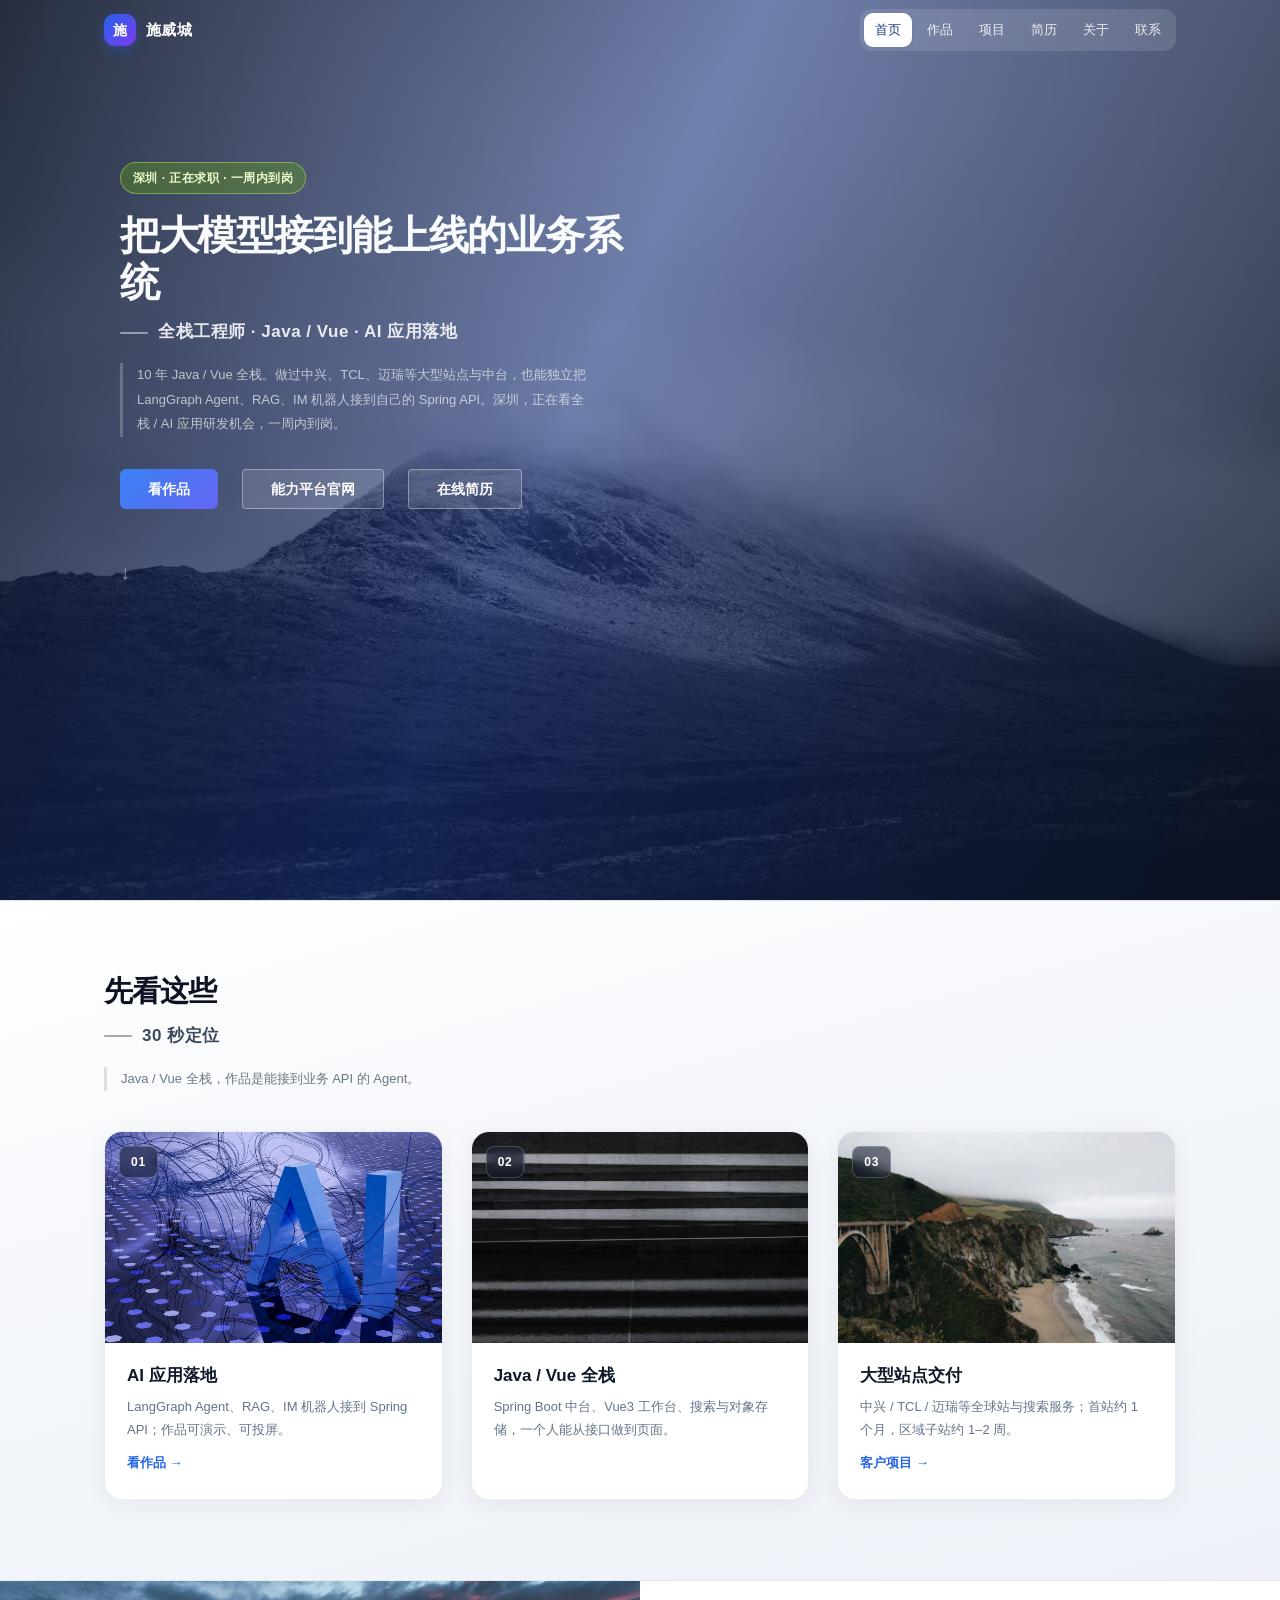
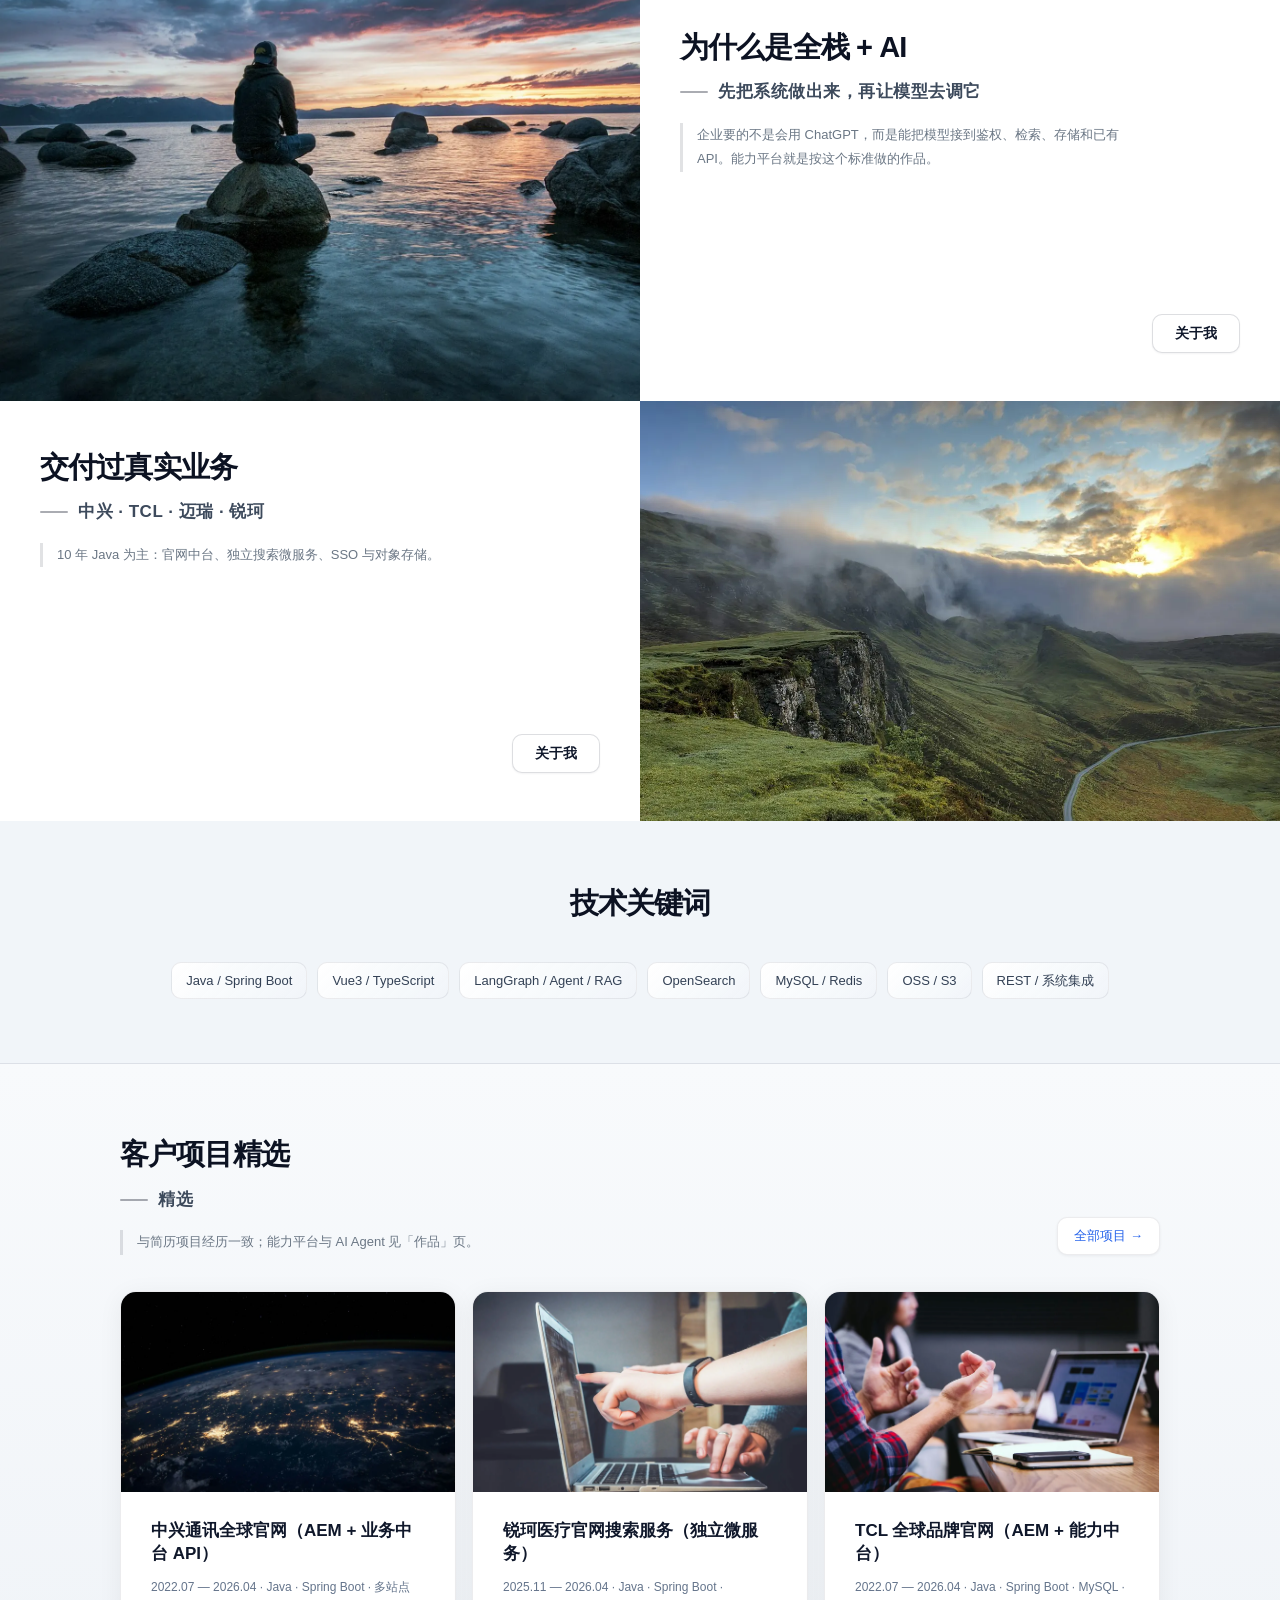
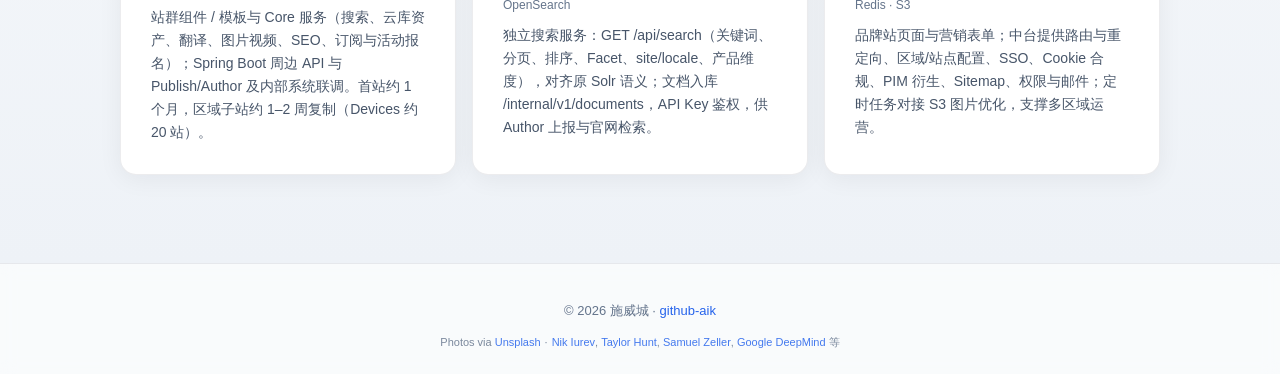
==== commit 4f1b92b4: "regular updates 2026-11-04 13:33:50" ====
--- a/index.html
+++ b/index.html
@@ -9,8 +9,8 @@
       content="施威城 · 深圳全栈工程师（Java / Vue）· AI Agent / RAG 落地 · 正在求职"
     />
     <title>施威城 · 全栈 / AI 应用 · 正在求职</title>
-    <script type="module" crossorigin src="/assets/index-DzwGCY45.js"></script>
-    <link rel="stylesheet" crossorigin href="/assets/index-B3GGy-QN.css">
+    <script type="module" crossorigin src="/assets/index-CMdkM7Uq.js"></script>
+    <link rel="stylesheet" crossorigin href="/assets/index-C2RcZhm_.css">
   </head>
   <body>
     <script type="text/javascript">
--- a/assets/index-C2RcZhm_.css
+++ b/assets/index-C2RcZhm_.css
@@ -0,0 +1 @@
+:root{--el-color-white:#fff;--el-color-black:#000;--el-color-primary-rgb:64, 158, 255;--el-color-success-rgb:103, 194, 58;--el-color-warning-rgb:230, 162, 60;--el-color-danger-rgb:245, 108, 108;--el-color-error-rgb:245, 108, 108;--el-color-info-rgb:144, 147, 153;--el-font-size-extra-large:20px;--el-font-size-large:18px;--el-font-size-medium:16px;--el-font-size-base:14px;--el-font-size-small:13px;--el-font-size-extra-small:12px;--el-font-family:"Helvetica Neue", Helvetica, "PingFang SC", "Hiragino Sans GB", "Microsoft YaHei", "微软雅黑", Arial, sans-serif;--el-font-weight-primary:500;--el-font-line-height-primary:24px;--el-index-normal:1;--el-index-top:1000;--el-index-popper:2000;--el-border-radius-base:4px;--el-border-radius-small:2px;--el-border-radius-round:20px;--el-border-radius-circle:100%;--el-transition-duration:.3s;--el-transition-duration-fast:.2s;--el-transition-function-ease-in-out-bezier:cubic-bezier(.645, .045, .355, 1);--el-transition-function-fast-bezier:cubic-bezier(.23, 1, .32, 1);--el-transition-all:all var(--el-transition-duration) var(--el-transition-function-ease-in-out-bezier);--el-transition-fade:opacity var(--el-transition-duration) var(--el-transition-function-fast-bezier);--el-transition-md-fade:transform var(--el-transition-duration) var(--el-transition-function-fast-bezier), opacity var(--el-transition-duration) var(--el-transition-function-fast-bezier);--el-transition-fade-linear:opacity var(--el-transition-duration-fast) linear;--el-transition-border:border-color var(--el-transition-duration-fast) var(--el-transition-function-ease-in-out-bezier);--el-transition-box-shadow:box-shadow var(--el-transition-duration-fast) var(--el-transition-function-ease-in-out-bezier);--el-transition-color:color var(--el-transition-duration-fast) var(--el-transition-function-ease-in-out-bezier);--el-component-size-large:40px;--el-component-size:32px;--el-component-size-small:24px;--lightningcss-light:initial;--lightningcss-dark: ;color-scheme:light;--el-color-primary:#409eff;--el-color-primary-light-3:#79bbff;--el-color-primary-light-5:#a0cfff;--el-color-primary-light-7:#c6e2ff;--el-color-primary-light-8:#d9ecff;--el-color-primary-light-9:#ecf5ff;--el-color-primary-dark-2:#337ecc;--el-color-success:#67c23a;--el-color-success-light-3:#95d475;--el-color-success-light-5:#b3e19d;--el-color-success-light-7:#d1edc4;--el-color-success-light-8:#e1f3d8;--el-color-success-light-9:#f0f9eb;--el-color-success-dark-2:#529b2e;--el-color-warning:#e6a23c;--el-color-warning-light-3:#eebe77;--el-color-warning-light-5:#f3d19e;--el-color-warning-light-7:#f8e3c5;--el-color-warning-light-8:#faecd8;--el-color-warning-light-9:#fdf6ec;--el-color-warning-dark-2:#b88230;--el-color-danger:#f56c6c;--el-color-danger-light-3:#f89898;--el-color-danger-light-5:#fab6b6;--el-color-danger-light-7:#fcd3d3;--el-color-danger-light-8:#fde2e2;--el-color-danger-light-9:#fef0f0;--el-color-danger-dark-2:#c45656;--el-color-error:#f56c6c;--el-color-error-light-3:#f89898;--el-color-error-light-5:#fab6b6;--el-color-error-light-7:#fcd3d3;--el-color-error-light-8:#fde2e2;--el-color-error-light-9:#fef0f0;--el-color-error-dark-2:#c45656;--el-color-info:#909399;--el-color-info-light-3:#b1b3b8;--el-color-info-light-5:#c8c9cc;--el-color-info-light-7:#dedfe0;--el-color-info-light-8:#e9e9eb;--el-color-info-light-9:#f4f4f5;--el-color-info-dark-2:#73767a;--el-bg-color:#fff;--el-bg-color-page:#f2f3f5;--el-bg-color-overlay:#fff;--el-text-color-primary:#303133;--el-text-color-regular:#606266;--el-text-color-secondary:#909399;--el-text-color-placeholder:#a8abb2;--el-text-color-disabled:#c0c4cc;--el-border-color:#dcdfe6;--el-border-color-light:#e4e7ed;--el-border-color-lighter:#ebeef5;--el-border-color-extra-light:#f2f6fc;--el-border-color-dark:#d4d7de;--el-border-color-darker:#cdd0d6;--el-fill-color:#f0f2f5;--el-fill-color-light:#f5f7fa;--el-fill-color-lighter:#fafafa;--el-fill-color-extra-light:#fafcff;--el-fill-color-dark:#ebedf0;--el-fill-color-darker:#e6e8eb;--el-fill-color-blank:#fff;--el-box-shadow:0px 12px 32px 4px #0000000a, 0px 8px 20px #00000014;--el-box-shadow-light:0px 0px 12px #0000001f;--el-box-shadow-lighter:0px 0px 6px #0000001f;--el-box-shadow-dark:0px 16px 48px 16px #00000014, 0px 12px 32px #0000001f, 0px 8px 16px -8px #00000029;--el-disabled-bg-color:var(--el-fill-color-light);--el-disabled-text-color:var(--el-text-color-placeholder);--el-disabled-border-color:var(--el-border-color-light);--el-overlay-color:#000c;--el-overlay-color-light:#000000b3;--el-overlay-color-lighter:#00000080;--el-mask-color:#ffffffe6;--el-mask-color-extra-light:#ffffff4d;--el-border-width:1px;--el-border-style:solid;--el-border-color-hover:var(--el-text-color-disabled);--el-border:var(--el-border-width) var(--el-border-style) var(--el-border-color);--el-svg-monochrome-grey:var(--el-border-color)}.fade-in-linear-enter-active,.fade-in-linear-leave-active{transition:var(--el-transition-fade-linear)}.fade-in-linear-enter-from,.fade-in-linear-leave-to{opacity:0}.el-fade-in-linear-enter-active,.el-fade-in-linear-leave-active{transition:var(--el-transition-fade-linear)}.el-fade-in-linear-enter-from,.el-fade-in-linear-leave-to{opacity:0}.el-fade-in-enter-active,.el-fade-in-leave-active{transition:all var(--el-transition-duration) cubic-bezier(.55,0,.1,1)}.el-fade-in-enter-from,.el-fade-in-leave-active{opacity:0}.el-zoom-in-center-enter-active,.el-zoom-in-center-leave-active{transition:all var(--el-transition-duration) cubic-bezier(.55,0,.1,1)}.el-zoom-in-center-enter-from,.el-zoom-in-center-leave-active{opacity:0;transform:scaleX(0)}.el-zoom-in-top-enter-active,.el-zoom-in-top-leave-active{opacity:1;transition:var(--el-transition-md-fade);transform-origin:top;transform:scaleY(1)}.el-zoom-in-top-enter-active[data-popper-placement^=top],.el-zoom-in-top-leave-active[data-popper-placement^=top]{transform-origin:bottom}.el-zoom-in-top-enter-from,.el-zoom-in-top-leave-active{opacity:0;transform:scaleY(0)}.el-zoom-in-bottom-enter-active,.el-zoom-in-bottom-leave-active{opacity:1;transition:var(--el-transition-md-fade);transform-origin:bottom;transform:scaleY(1)}.el-zoom-in-bottom-enter-from,.el-zoom-in-bottom-leave-active{opacity:0;transform:scaleY(0)}.el-zoom-in-left-enter-active,.el-zoom-in-left-leave-active{opacity:1;transition:var(--el-transition-md-fade);transform-origin:0 0;transform:scale(1)}.el-zoom-in-left-enter-from,.el-zoom-in-left-leave-active{opacity:0;transform:scale(.45)}.collapse-transition{transition:var(--el-transition-duration) height ease-in-out,var(--el-transition-duration) padding-top ease-in-out,var(--el-transition-duration) padding-bottom ease-in-out}.el-collapse-transition-leave-active,.el-collapse-transition-enter-active{transition:var(--el-transition-duration) max-height ease-in-out,var(--el-transition-duration) padding-top ease-in-out,var(--el-transition-duration) padding-bottom ease-in-out}.horizontal-collapse-transition{transition:var(--el-transition-duration) width ease-in-out,var(--el-transition-duration) padding-left ease-in-out,var(--el-transition-duration) padding-right ease-in-out}.el-list-enter-active,.el-list-leave-active{transition:all 1s}.el-list-enter-from,.el-list-leave-to{opacity:0;transform:translateY(-30px)}.el-list-leave-active{position:absolute!important}.el-opacity-transition{transition:opacity var(--el-transition-duration) cubic-bezier(.55,0,.1,1)}.el-icon--right{margin-left:5px}.el-icon--left{margin-right:5px}@keyframes rotating{0%{transform:rotate(0)}to{transform:rotate(360deg)}}.el-icon{--color:inherit;fill:currentColor;width:1em;height:1em;color:var(--color);line-height:1em;font-size:inherit;justify-content:center;align-items:center;display:inline-flex;position:relative}.el-icon.is-loading{animation:2s linear infinite rotating}.el-icon svg{width:1em;height:1em}.el-affix--fixed{position:fixed}.el-alert{--el-alert-padding:8px 16px;--el-alert-border-radius-base:var(--el-border-radius-base);--el-alert-title-font-size:14px;--el-alert-title-with-description-font-size:16px;--el-alert-description-font-size:14px;--el-alert-close-font-size:16px;--el-alert-close-customed-font-size:14px;--el-alert-icon-size:16px;--el-alert-icon-large-size:28px;width:100%;padding:var(--el-alert-padding);box-sizing:border-box;border-radius:var(--el-alert-border-radius-base);background-color:var(--el-color-white);opacity:1;transition:opacity var(--el-transition-duration-fast);align-items:center;margin:0;display:flex;position:relative;overflow:hidden}.el-alert.is-light .el-alert__close-btn{color:var(--el-text-color-placeholder)}.el-alert.is-dark .el-alert__close-btn,.el-alert.is-dark .el-alert__description{color:var(--el-color-white)}.el-alert.is-center{justify-content:center}.el-alert--primary{--el-alert-bg-color:var(--el-color-primary-light-9)}.el-alert--primary.is-light{background-color:var(--el-alert-bg-color);color:var(--el-color-primary)}.el-alert--primary.is-light .el-alert__description{color:var(--el-color-primary)}.el-alert--primary.is-dark{background-color:var(--el-color-primary);color:var(--el-color-white)}.el-alert--success{--el-alert-bg-color:var(--el-color-success-light-9)}.el-alert--success.is-light{background-color:var(--el-alert-bg-color);color:var(--el-color-success)}.el-alert--success.is-light .el-alert__description{color:var(--el-color-success)}.el-alert--success.is-dark{background-color:var(--el-color-success);color:var(--el-color-white)}.el-alert--info{--el-alert-bg-color:var(--el-color-info-light-9)}.el-alert--info.is-light{background-color:var(--el-alert-bg-color);color:var(--el-color-info)}.el-alert--info.is-light .el-alert__description{color:var(--el-color-info)}.el-alert--info.is-dark{background-color:var(--el-color-info);color:var(--el-color-white)}.el-alert--warning{--el-alert-bg-color:var(--el-color-warning-light-9)}.el-alert--warning.is-light{background-color:var(--el-alert-bg-color);color:var(--el-color-warning)}.el-alert--warning.is-light .el-alert__description{color:var(--el-color-warning)}.el-alert--warning.is-dark{background-color:var(--el-color-warning);color:var(--el-color-white)}.el-alert--error{--el-alert-bg-color:var(--el-color-error-light-9)}.el-alert--error.is-light{background-color:var(--el-alert-bg-color);color:var(--el-color-error)}.el-alert--error.is-light .el-alert__description{color:var(--el-color-error)}.el-alert--error.is-dark{background-color:var(--el-color-error);color:var(--el-color-white)}.el-alert__content{flex-direction:column;gap:4px;display:flex}.el-alert .el-alert__icon{font-size:var(--el-alert-icon-size);width:var(--el-alert-icon-size);margin-right:8px}.el-alert .el-alert__icon.is-big{font-size:var(--el-alert-icon-large-size);width:var(--el-alert-icon-large-size);margin-right:12px}.el-alert__title{font-size:var(--el-alert-title-font-size);line-height:24px}.el-alert__title.with-description{font-size:var(--el-alert-title-with-description-font-size)}.el-alert .el-alert__description{font-size:var(--el-alert-description-font-size);margin:0}.el-alert .el-alert__close-btn{font-size:var(--el-alert-close-font-size);opacity:1;cursor:pointer;position:absolute;top:12px;right:16px}.el-alert .el-alert__close-btn.is-customed{font-style:normal;font-size:var(--el-alert-close-customed-font-size);line-height:24px;top:8px}.el-alert-fade-enter-from,.el-alert-fade-leave-active{opacity:0}.el-aside{box-sizing:border-box;width:var(--el-aside-width,300px);flex-shrink:0;overflow:auto}.el-autocomplete{--el-input-text-color:var(--el-text-color-regular);--el-input-border:var(--el-border);--el-input-hover-border:var(--el-border-color-hover);--el-input-focus-border:var(--el-color-primary);--el-input-transparent-border:0 0 0 1px transparent inset;--el-input-border-color:var(--el-border-color);--el-input-border-radius:var(--el-border-radius-base);--el-input-bg-color:var(--el-fill-color-blank);--el-input-icon-color:var(--el-text-color-placeholder);--el-input-placeholder-color:var(--el-text-color-placeholder);--el-input-hover-border-color:var(--el-border-color-hover);--el-input-clear-hover-color:var(--el-text-color-secondary);--el-input-focus-border-color:var(--el-color-primary);--el-input-width:100%;width:var(--el-input-width);display:inline-block;position:relative}.el-autocomplete__popper.el-popper{background:var(--el-bg-color-overlay);border:1px solid var(--el-border-color-light);box-shadow:var(--el-box-shadow-light)}.el-autocomplete__popper.el-popper .el-popper__arrow:before{border:1px solid var(--el-border-color-light)}.el-autocomplete__popper.el-popper[data-popper-placement^=top] .el-popper__arrow:before{border-top-color:#0000;border-left-color:#0000}.el-autocomplete__popper.el-popper[data-popper-placement^=bottom] .el-popper__arrow:before{border-bottom-color:#0000;border-right-color:#0000}.el-autocomplete__popper.el-popper[data-popper-placement^=left] .el-popper__arrow:before{border-bottom-color:#0000;border-left-color:#0000}.el-autocomplete__popper.el-popper[data-popper-placement^=right] .el-popper__arrow:before{border-top-color:#0000;border-right-color:#0000}.el-autocomplete-suggestion{border-radius:var(--el-border-radius-base);box-sizing:border-box}.el-autocomplete-suggestion__header{border-bottom:1px solid var(--el-border-color-lighter);padding:10px}.el-autocomplete-suggestion__footer{border-top:1px solid var(--el-border-color-lighter);padding:10px}.el-autocomplete-suggestion__wrap{box-sizing:border-box;max-height:280px;padding:10px 0}.el-autocomplete-suggestion__list{margin:0;padding:0}.el-autocomplete-suggestion li{cursor:pointer;color:var(--el-text-color-regular);line-height:34px;font-size:var(--el-font-size-base);text-align:left;text-overflow:ellipsis;white-space:nowrap;margin:0;padding:0 20px;list-style:none;overflow:hidden}.el-autocomplete-suggestion li:hover,.el-autocomplete-suggestion li.highlighted{background-color:var(--el-fill-color-light)}.el-autocomplete-suggestion li.divider{border-top:1px solid var(--el-color-black);margin-top:6px}.el-autocomplete-suggestion li.divider:last-child{margin-bottom:-6px}.el-autocomplete-suggestion.is-loading li{cursor:default;height:100px;color:var(--el-text-color-secondary);justify-content:center;align-items:center;font-size:20px;display:flex}.el-autocomplete-suggestion.is-loading li:hover{background-color:var(--el-bg-color-overlay)}.el-avatar{--el-avatar-text-color:var(--el-color-white);--el-avatar-bg-color:var(--el-text-color-disabled);--el-avatar-text-size:14px;--el-avatar-icon-size:18px;--el-avatar-border-radius:var(--el-border-radius-base);--el-avatar-size-large:56px;--el-avatar-size:40px;--el-avatar-size-small:24px;box-sizing:border-box;text-align:center;color:var(--el-avatar-text-color);background:var(--el-avatar-bg-color);width:var(--el-avatar-size);height:var(--el-avatar-size);font-size:var(--el-avatar-text-size);outline:none;justify-content:center;align-items:center;display:inline-flex;overflow:hidden}.el-avatar>img{width:100%;height:100%;display:block}.el-avatar--circle{border-radius:50%}.el-avatar--square{border-radius:var(--el-avatar-border-radius)}.el-avatar--icon{font-size:var(--el-avatar-icon-size)}.el-avatar--small{--el-avatar-size:24px}.el-avatar--large{--el-avatar-size:56px}.el-avatar-group{--el-avatar-group-item-gap:-8px;--el-avatar-group-collapse-item-gap:4px;display:inline-flex}.el-avatar-group .el-avatar{border:1px solid var(--el-border-color-extra-light)}.el-avatar-group .el-avatar:not(:first-child){margin-left:var(--el-avatar-group-item-gap)}.el-avatar-group__collapse-avatars{--el-avatar-group-item-gap:-8px;--el-avatar-group-collapse-item-gap:4px}.el-avatar-group__collapse-avatars .el-avatar:not(:first-child){margin-left:var(--el-avatar-group-collapse-item-gap)}.el-backtop{--el-backtop-bg-color:var(--el-bg-color-overlay);--el-backtop-text-color:var(--el-color-primary);--el-backtop-hover-bg-color:var(--el-border-color-extra-light);background-color:var(--el-backtop-bg-color);width:40px;height:40px;color:var(--el-backtop-text-color);box-shadow:var(--el-box-shadow-lighter);cursor:pointer;z-index:5;border-radius:50%;justify-content:center;align-items:center;font-size:20px;display:flex;position:fixed}.el-backtop:hover{background-color:var(--el-backtop-hover-bg-color)}.el-backtop__icon{font-size:20px}.el-badge{--el-badge-bg-color:var(--el-color-danger);--el-badge-radius:10px;--el-badge-font-size:12px;--el-badge-padding:6px;--el-badge-size:18px;vertical-align:middle;width:-moz-fit-content;width:fit-content;display:inline-block;position:relative}.el-badge__content{background-color:var(--el-badge-bg-color);border-radius:var(--el-badge-radius);color:var(--el-color-white);font-size:var(--el-badge-font-size);height:var(--el-badge-size);padding:0 var(--el-badge-padding);white-space:nowrap;border:1px solid var(--el-bg-color);justify-content:center;align-items:center;display:inline-flex}.el-badge__content.is-fixed{top:0;right:calc(1px + var(--el-badge-size) / 2);z-index:var(--el-index-normal);position:absolute;transform:translateY(-50%)translate(100%)}.el-badge__content.is-fixed.is-dot{right:5px}.el-badge__content.is-dot{border-radius:50%;width:8px;height:8px;padding:0;right:0}.el-badge__content.is-hide-zero{display:none}.el-badge__content--primary{background-color:var(--el-color-primary)}.el-badge__content--success{background-color:var(--el-color-success)}.el-badge__content--warning{background-color:var(--el-color-warning)}.el-badge__content--info{background-color:var(--el-color-info)}.el-badge__content--danger{background-color:var(--el-color-danger)}.el-breadcrumb__separator{color:var(--el-text-color-placeholder);margin:0 9px;font-weight:700}.el-breadcrumb__separator.el-icon{margin:0 6px;font-weight:400}.el-breadcrumb__separator.el-icon svg{vertical-align:middle}.el-breadcrumb__item{float:left;align-items:center;display:inline-flex}.el-breadcrumb__inner{color:var(--el-text-color-regular)}.el-breadcrumb__inner.is-link,.el-breadcrumb__inner a{transition:var(--el-transition-color);color:var(--el-text-color-primary);font-weight:700;text-decoration:none}.el-breadcrumb__inner.is-link:hover,.el-breadcrumb__inner a:hover{color:var(--el-color-primary);cursor:pointer}.el-breadcrumb__item:last-child .el-breadcrumb__inner,.el-breadcrumb__item:last-child .el-breadcrumb__inner:hover,.el-breadcrumb__item:last-child .el-breadcrumb__inner a,.el-breadcrumb__item:last-child .el-breadcrumb__inner a:hover{color:var(--el-text-color-regular);cursor:text;font-weight:400}.el-breadcrumb__item:last-child .el-breadcrumb__separator{display:none}.el-breadcrumb{font-size:14px;line-height:1}.el-breadcrumb:before,.el-breadcrumb:after{content:"";display:table}.el-breadcrumb:after{clear:both}.el-button-group>.el-button+.el-button{margin-left:0}.el-button-group>.el-button:first-child:last-child{border-top-right-radius:var(--el-border-radius-base);border-bottom-right-radius:var(--el-border-radius-base);border-top-left-radius:var(--el-border-radius-base);border-bottom-left-radius:var(--el-border-radius-base)}.el-button-group>.el-button:first-child:last-child.is-round{border-radius:var(--el-border-radius-round)}.el-button-group>.el-button:first-child:last-child.is-circle{border-radius:50%}.el-button-group>.el-button:not(:first-child):not(:last-child){border-radius:0}.el-button-group>.el-button:hover,.el-button-group>.el-button:focus,.el-button-group>.el-button:active,.el-button-group>.el-button.is-active{z-index:1}.el-button-group--horizontal{vertical-align:middle;display:inline-block}.el-button-group--horizontal:before,.el-button-group--horizontal:after{content:"";display:table}.el-button-group--horizontal:after{clear:both}.el-button-group--horizontal>.el-button{float:left;position:relative}.el-button-group--horizontal>.el-button:first-child{border-top-right-radius:0;border-bottom-right-radius:0}.el-button-group--horizontal>.el-button:last-child{border-top-left-radius:0;border-bottom-left-radius:0}.el-button-group--horizontal>.el-button:not(:last-child){margin-right:-1px}.el-button-group--horizontal .el-button--primary:first-child{border-right-color:var(--el-button-divide-border-color)}.el-button-group--horizontal .el-button--primary:last-child{border-left-color:var(--el-button-divide-border-color)}.el-button-group--horizontal .el-button--primary:not(:first-child):not(:last-child){border-left-color:var(--el-button-divide-border-color);border-right-color:var(--el-button-divide-border-color)}.el-button-group--horizontal .el-button--success:first-child{border-right-color:var(--el-button-divide-border-color)}.el-button-group--horizontal .el-button--success:last-child{border-left-color:var(--el-button-divide-border-color)}.el-button-group--horizontal .el-button--success:not(:first-child):not(:last-child){border-left-color:var(--el-button-divide-border-color);border-right-color:var(--el-button-divide-border-color)}.el-button-group--horizontal .el-button--warning:first-child{border-right-color:var(--el-button-divide-border-color)}.el-button-group--horizontal .el-button--warning:last-child{border-left-color:var(--el-button-divide-border-color)}.el-button-group--horizontal .el-button--warning:not(:first-child):not(:last-child){border-left-color:var(--el-button-divide-border-color);border-right-color:var(--el-button-divide-border-color)}.el-button-group--horizontal .el-button--danger:first-child{border-right-color:var(--el-button-divide-border-color)}.el-button-group--horizontal .el-button--danger:last-child{border-left-color:var(--el-button-divide-border-color)}.el-button-group--horizontal .el-button--danger:not(:first-child):not(:last-child){border-left-color:var(--el-button-divide-border-color);border-right-color:var(--el-button-divide-border-color)}.el-button-group--horizontal .el-button--info:first-child{border-right-color:var(--el-button-divide-border-color)}.el-button-group--horizontal .el-button--info:last-child{border-left-color:var(--el-button-divide-border-color)}.el-button-group--horizontal .el-button--info:not(:first-child):not(:last-child){border-left-color:var(--el-button-divide-border-color);border-right-color:var(--el-button-divide-border-color)}.el-button-group--horizontal>.el-dropdown>.el-button{border-left-color:var(--el-button-divide-border-color);border-top-left-radius:0;border-bottom-left-radius:0}.el-button-group--vertical{flex-direction:column;align-items:stretch;display:inline-flex}.el-button-group--vertical>.el-button{margin-top:-1px}.el-button-group--vertical>.el-button:first-child{border-bottom-right-radius:0;border-bottom-left-radius:0}.el-button-group--vertical>.el-button:last-child{border-top-left-radius:0;border-top-right-radius:0}.el-button-group--vertical>.el-dropdown{margin-top:-1px}.el-button-group--vertical>.el-dropdown>.el-button{border-left-color:var(--el-button-divide-border-color);border-top-left-radius:0;border-top-right-radius:0}.el-button-group--vertical .el-button--primary:first-child{border-bottom-color:var(--el-button-divide-border-color)}.el-button-group--vertical .el-button--primary:last-child{border-top-color:var(--el-button-divide-border-color)}.el-button-group--vertical .el-button--primary:not(:first-child):not(:last-child){border-top-color:var(--el-button-divide-border-color);border-bottom-color:var(--el-button-divide-border-color)}.el-button-group--vertical .el-button--success:first-child{border-bottom-color:var(--el-button-divide-border-color)}.el-button-group--vertical .el-button--success:last-child{border-top-color:var(--el-button-divide-border-color)}.el-button-group--vertical .el-button--success:not(:first-child):not(:last-child){border-top-color:var(--el-button-divide-border-color);border-bottom-color:var(--el-button-divide-border-color)}.el-button-group--vertical .el-button--warning:first-child{border-bottom-color:var(--el-button-divide-border-color)}.el-button-group--vertical .el-button--warning:last-child{border-top-color:var(--el-button-divide-border-color)}.el-button-group--vertical .el-button--warning:not(:first-child):not(:last-child){border-top-color:var(--el-button-divide-border-color);border-bottom-color:var(--el-button-divide-border-color)}.el-button-group--vertical .el-button--danger:first-child{border-bottom-color:var(--el-button-divide-border-color)}.el-button-group--vertical .el-button--danger:last-child{border-top-color:var(--el-button-divide-border-color)}.el-button-group--vertical .el-button--danger:not(:first-child):not(:last-child){border-top-color:var(--el-button-divide-border-color);border-bottom-color:var(--el-button-divide-border-color)}.el-button-group--vertical .el-button--info:first-child{border-bottom-color:var(--el-button-divide-border-color)}.el-button-group--vertical .el-button--info:last-child{border-top-color:var(--el-button-divide-border-color)}.el-button-group--vertical .el-button--info:not(:first-child):not(:last-child){border-top-color:var(--el-button-divide-border-color);border-bottom-color:var(--el-button-divide-border-color)}.el-button{--el-button-font-weight:var(--el-font-weight-primary);--el-button-border-color:var(--el-border-color);--el-button-bg-color:var(--el-fill-color-blank);--el-button-text-color:var(--el-text-color-regular);--el-button-disabled-text-color:var(--el-disabled-text-color);--el-button-disabled-bg-color:var(--el-fill-color-blank);--el-button-disabled-border-color:var(--el-border-color-light);--el-button-divide-border-color:#ffffff80;--el-button-hover-text-color:var(--el-color-primary);--el-button-hover-bg-color:var(--el-color-primary-light-9);--el-button-hover-border-color:var(--el-color-primary-light-7);--el-button-active-text-color:var(--el-button-hover-text-color);--el-button-active-border-color:var(--el-color-primary);--el-button-active-bg-color:var(--el-button-hover-bg-color);--el-button-outline-color:var(--el-color-primary-light-5);--el-button-hover-link-text-color:var(--el-text-color-secondary);--el-button-active-color:var(--el-text-color-primary);white-space:nowrap;cursor:pointer;height:32px;color:var(--el-button-text-color);text-align:center;box-sizing:border-box;line-height:1;font-weight:var(--el-button-font-weight);-webkit-user-select:none;user-select:none;vertical-align:middle;-webkit-appearance:none;background-color:var(--el-button-bg-color);border:var(--el-border);border-color:var(--el-button-border-color);outline:none;justify-content:center;align-items:center;transition:all .1s;display:inline-flex}.el-button:hover{color:var(--el-button-hover-text-color);border-color:var(--el-button-hover-border-color);background-color:var(--el-button-hover-bg-color);outline:none}.el-button:active{color:var(--el-button-active-text-color);border-color:var(--el-button-active-border-color);background-color:var(--el-button-active-bg-color);outline:none}.el-button:focus-visible{outline:2px solid var(--el-button-outline-color);outline-offset:1px;transition:outline-offset,outline}.el-button>span{align-items:center;display:inline-flex}.el-button+.el-button{margin-left:12px}.el-button{font-size:var(--el-font-size-base);border-radius:var(--el-border-radius-base);padding:8px 15px}.el-button.is-round{padding:8px 15px}.el-button::-moz-focus-inner{border:0}.el-button [class*=el-icon]+span{margin-left:6px}.el-button [class*=el-icon] svg{vertical-align:bottom}.el-button.is-plain{--el-button-hover-text-color:var(--el-color-primary);--el-button-hover-bg-color:var(--el-fill-color-blank);--el-button-hover-border-color:var(--el-color-primary)}.el-button.is-active{color:var(--el-button-active-text-color);border-color:var(--el-button-active-border-color);background-color:var(--el-button-active-bg-color);outline:none}.el-button.is-disabled,.el-button.is-disabled:hover{color:var(--el-button-disabled-text-color);cursor:not-allowed;background-image:none;background-color:var(--el-button-disabled-bg-color);border-color:var(--el-button-disabled-border-color)}.el-button.is-loading{pointer-events:none;position:relative}.el-button.is-loading:before{z-index:1;pointer-events:none;content:"";border-radius:inherit;background-color:var(--el-mask-color-extra-light);position:absolute;top:-1px;bottom:-1px;left:-1px;right:-1px}.el-button.is-round{border-radius:var(--el-border-radius-round)}.el-button.is-dashed{--el-button-hover-text-color:var(--el-color-primary);--el-button-hover-bg-color:var(--el-fill-color-blank);--el-button-hover-border-color:var(--el-color-primary);border-style:dashed}.el-button.is-circle{border-radius:50%;width:32px;padding:8px}.el-button.is-text{color:var(--el-button-text-color);background-color:#0000;border:0 solid #0000}.el-button.is-text.is-disabled{color:var(--el-button-disabled-text-color);background-color:#0000!important}.el-button.is-text:not(.is-disabled):hover{background-color:var(--el-fill-color-light)}.el-button.is-text:not(.is-disabled):focus-visible{outline:2px solid var(--el-button-outline-color);outline-offset:1px;transition:outline-offset,outline}.el-button.is-text:not(.is-disabled):active{background-color:var(--el-fill-color)}.el-button.is-text:not(.is-disabled).is-has-bg{background-color:var(--el-fill-color-light)}.el-button.is-text:not(.is-disabled).is-has-bg:hover{background-color:var(--el-fill-color)}.el-button.is-text:not(.is-disabled).is-has-bg:active{background-color:var(--el-fill-color-dark)}.el-button__text--expand{letter-spacing:.3em;margin-right:-.3em}.el-button.is-link{color:var(--el-button-text-color);background:0 0;border-color:#0000;height:auto;padding:2px}.el-button.is-link:hover{color:var(--el-button-hover-link-text-color)}.el-button.is-link.is-disabled{color:var(--el-button-disabled-text-color);background-color:#0000!important;border-color:#0000!important}.el-button.is-link:not(.is-disabled):hover{background-color:#0000;border-color:#0000}.el-button.is-link:not(.is-disabled):active{color:var(--el-button-active-color);background-color:#0000;border-color:#0000}.el-button--text{color:var(--el-color-primary);background:0 0;border-color:#0000;padding-left:0;padding-right:0}.el-button--text.is-disabled{color:var(--el-button-disabled-text-color);background-color:#0000!important;border-color:#0000!important}.el-button--text:not(.is-disabled):hover{color:var(--el-color-primary-light-3);background-color:#0000;border-color:#0000}.el-button--text:not(.is-disabled):active{color:var(--el-color-primary-dark-2);background-color:#0000;border-color:#0000}.el-button__link--expand{letter-spacing:.3em;margin-right:-.3em}.el-button--primary{--el-button-text-color:var(--el-color-white);--el-button-bg-color:var(--el-color-primary);--el-button-border-color:var(--el-color-primary);--el-button-outline-color:var(--el-color-primary-light-5);--el-button-active-color:var(--el-color-primary-dark-2);--el-button-hover-text-color:var(--el-color-white);--el-button-hover-link-text-color:var(--el-color-primary-light-5);--el-button-hover-bg-color:var(--el-color-primary-light-3);--el-button-hover-border-color:var(--el-color-primary-light-3);--el-button-active-bg-color:var(--el-color-primary-dark-2);--el-button-active-border-color:var(--el-color-primary-dark-2);--el-button-disabled-text-color:var(--el-color-white);--el-button-disabled-bg-color:var(--el-color-primary-light-5);--el-button-disabled-border-color:var(--el-color-primary-light-5)}.el-button--primary.is-plain,.el-button--primary.is-text,.el-button--primary.is-link{--el-button-text-color:var(--el-color-primary);--el-button-bg-color:var(--el-color-primary-light-9);--el-button-border-color:var(--el-color-primary-light-5);--el-button-hover-text-color:var(--el-color-white);--el-button-hover-bg-color:var(--el-color-primary);--el-button-hover-border-color:var(--el-color-primary);--el-button-active-text-color:var(--el-color-white)}.el-button--primary.is-plain.is-disabled,.el-button--primary.is-plain.is-disabled:hover,.el-button--primary.is-plain.is-disabled:focus,.el-button--primary.is-plain.is-disabled:active,.el-button--primary.is-text.is-disabled,.el-button--primary.is-text.is-disabled:hover,.el-button--primary.is-text.is-disabled:focus,.el-button--primary.is-text.is-disabled:active,.el-button--primary.is-link.is-disabled,.el-button--primary.is-link.is-disabled:hover,.el-button--primary.is-link.is-disabled:focus,.el-button--primary.is-link.is-disabled:active{color:var(--el-color-primary-light-5);background-color:var(--el-color-primary-light-9);border-color:var(--el-color-primary-light-8)}.el-button--primary.is-dashed{--el-button-text-color:var(--el-color-primary);--el-button-bg-color:var(--el-color-primary-light-9);--el-button-border-color:var(--el-color-primary-light-5);--el-button-hover-text-color:var(--el-color-primary);--el-button-hover-bg-color:var(--el-color-primary-light-9);--el-button-hover-border-color:var(--el-color-primary-light-3);--el-button-active-text-color:var(--el-color-primary-dark-2);--el-button-active-bg-color:var(--el-color-primary-light-9);--el-button-active-border-color:var(--el-color-primary-dark-2)}.el-button--primary.is-dashed.is-disabled,.el-button--primary.is-dashed.is-disabled:hover,.el-button--primary.is-dashed.is-disabled:focus,.el-button--primary.is-dashed.is-disabled:active{color:var(--el-color-primary-light-5);background-color:var(--el-color-primary-light-9);border-color:var(--el-color-primary-light-8)}.el-button--success{--el-button-text-color:var(--el-color-white);--el-button-bg-color:var(--el-color-success);--el-button-border-color:var(--el-color-success);--el-button-outline-color:var(--el-color-success-light-5);--el-button-active-color:var(--el-color-success-dark-2);--el-button-hover-text-color:var(--el-color-white);--el-button-hover-link-text-color:var(--el-color-success-light-5);--el-button-hover-bg-color:var(--el-color-success-light-3);--el-button-hover-border-color:var(--el-color-success-light-3);--el-button-active-bg-color:var(--el-color-success-dark-2);--el-button-active-border-color:var(--el-color-success-dark-2);--el-button-disabled-text-color:var(--el-color-white);--el-button-disabled-bg-color:var(--el-color-success-light-5);--el-button-disabled-border-color:var(--el-color-success-light-5)}.el-button--success.is-plain,.el-button--success.is-text,.el-button--success.is-link{--el-button-text-color:var(--el-color-success);--el-button-bg-color:var(--el-color-success-light-9);--el-button-border-color:var(--el-color-success-light-5);--el-button-hover-text-color:var(--el-color-white);--el-button-hover-bg-color:var(--el-color-success);--el-button-hover-border-color:var(--el-color-success);--el-button-active-text-color:var(--el-color-white)}.el-button--success.is-plain.is-disabled,.el-button--success.is-plain.is-disabled:hover,.el-button--success.is-plain.is-disabled:focus,.el-button--success.is-plain.is-disabled:active,.el-button--success.is-text.is-disabled,.el-button--success.is-text.is-disabled:hover,.el-button--success.is-text.is-disabled:focus,.el-button--success.is-text.is-disabled:active,.el-button--success.is-link.is-disabled,.el-button--success.is-link.is-disabled:hover,.el-button--success.is-link.is-disabled:focus,.el-button--success.is-link.is-disabled:active{color:var(--el-color-success-light-5);background-color:var(--el-color-success-light-9);border-color:var(--el-color-success-light-8)}.el-button--success.is-dashed{--el-button-text-color:var(--el-color-success);--el-button-bg-color:var(--el-color-success-light-9);--el-button-border-color:var(--el-color-success-light-5);--el-button-hover-text-color:var(--el-color-success);--el-button-hover-bg-color:var(--el-color-success-light-9);--el-button-hover-border-color:var(--el-color-success-light-3);--el-button-active-text-color:var(--el-color-success-dark-2);--el-button-active-bg-color:var(--el-color-success-light-9);--el-button-active-border-color:var(--el-color-success-dark-2)}.el-button--success.is-dashed.is-disabled,.el-button--success.is-dashed.is-disabled:hover,.el-button--success.is-dashed.is-disabled:focus,.el-button--success.is-dashed.is-disabled:active{color:var(--el-color-success-light-5);background-color:var(--el-color-success-light-9);border-color:var(--el-color-success-light-8)}.el-button--warning{--el-button-text-color:var(--el-color-white);--el-button-bg-color:var(--el-color-warning);--el-button-border-color:var(--el-color-warning);--el-button-outline-color:var(--el-color-warning-light-5);--el-button-active-color:var(--el-color-warning-dark-2);--el-button-hover-text-color:var(--el-color-white);--el-button-hover-link-text-color:var(--el-color-warning-light-5);--el-button-hover-bg-color:var(--el-color-warning-light-3);--el-button-hover-border-color:var(--el-color-warning-light-3);--el-button-active-bg-color:var(--el-color-warning-dark-2);--el-button-active-border-color:var(--el-color-warning-dark-2);--el-button-disabled-text-color:var(--el-color-white);--el-button-disabled-bg-color:var(--el-color-warning-light-5);--el-button-disabled-border-color:var(--el-color-warning-light-5)}.el-button--warning.is-plain,.el-button--warning.is-text,.el-button--warning.is-link{--el-button-text-color:var(--el-color-warning);--el-button-bg-color:var(--el-color-warning-light-9);--el-button-border-color:var(--el-color-warning-light-5);--el-button-hover-text-color:var(--el-color-white);--el-button-hover-bg-color:var(--el-color-warning);--el-button-hover-border-color:var(--el-color-warning);--el-button-active-text-color:var(--el-color-white)}.el-button--warning.is-plain.is-disabled,.el-button--warning.is-plain.is-disabled:hover,.el-button--warning.is-plain.is-disabled:focus,.el-button--warning.is-plain.is-disabled:active,.el-button--warning.is-text.is-disabled,.el-button--warning.is-text.is-disabled:hover,.el-button--warning.is-text.is-disabled:focus,.el-button--warning.is-text.is-disabled:active,.el-button--warning.is-link.is-disabled,.el-button--warning.is-link.is-disabled:hover,.el-button--warning.is-link.is-disabled:focus,.el-button--warning.is-link.is-disabled:active{color:var(--el-color-warning-light-5);background-color:var(--el-color-warning-light-9);border-color:var(--el-color-warning-light-8)}.el-button--warning.is-dashed{--el-button-text-color:var(--el-color-warning);--el-button-bg-color:var(--el-color-warning-light-9);--el-button-border-color:var(--el-color-warning-light-5);--el-button-hover-text-color:var(--el-color-warning);--el-button-hover-bg-color:var(--el-color-warning-light-9);--el-button-hover-border-color:var(--el-color-warning-light-3);--el-button-active-text-color:var(--el-color-warning-dark-2);--el-button-active-bg-color:var(--el-color-warning-light-9);--el-button-active-border-color:var(--el-color-warning-dark-2)}.el-button--warning.is-dashed.is-disabled,.el-button--warning.is-dashed.is-disabled:hover,.el-button--warning.is-dashed.is-disabled:focus,.el-button--warning.is-dashed.is-disabled:active{color:var(--el-color-warning-light-5);background-color:var(--el-color-warning-light-9);border-color:var(--el-color-warning-light-8)}.el-button--danger{--el-button-text-color:var(--el-color-white);--el-button-bg-color:var(--el-color-danger);--el-button-border-color:var(--el-color-danger);--el-button-outline-color:var(--el-color-danger-light-5);--el-button-active-color:var(--el-color-danger-dark-2);--el-button-hover-text-color:var(--el-color-white);--el-button-hover-link-text-color:var(--el-color-danger-light-5);--el-button-hover-bg-color:var(--el-color-danger-light-3);--el-button-hover-border-color:var(--el-color-danger-light-3);--el-button-active-bg-color:var(--el-color-danger-dark-2);--el-button-active-border-color:var(--el-color-danger-dark-2);--el-button-disabled-text-color:var(--el-color-white);--el-button-disabled-bg-color:var(--el-color-danger-light-5);--el-button-disabled-border-color:var(--el-color-danger-light-5)}.el-button--danger.is-plain,.el-button--danger.is-text,.el-button--danger.is-link{--el-button-text-color:var(--el-color-danger);--el-button-bg-color:var(--el-color-danger-light-9);--el-button-border-color:var(--el-color-danger-light-5);--el-button-hover-text-color:var(--el-color-white);--el-button-hover-bg-color:var(--el-color-danger);--el-button-hover-border-color:var(--el-color-danger);--el-button-active-text-color:var(--el-color-white)}.el-button--danger.is-plain.is-disabled,.el-button--danger.is-plain.is-disabled:hover,.el-button--danger.is-plain.is-disabled:focus,.el-button--danger.is-plain.is-disabled:active,.el-button--danger.is-text.is-disabled,.el-button--danger.is-text.is-disabled:hover,.el-button--danger.is-text.is-disabled:focus,.el-button--danger.is-text.is-disabled:active,.el-button--danger.is-link.is-disabled,.el-button--danger.is-link.is-disabled:hover,.el-button--danger.is-link.is-disabled:focus,.el-button--danger.is-link.is-disabled:active{color:var(--el-color-danger-light-5);background-color:var(--el-color-danger-light-9);border-color:var(--el-color-danger-light-8)}.el-button--danger.is-dashed{--el-button-text-color:var(--el-color-danger);--el-button-bg-color:var(--el-color-danger-light-9);--el-button-border-color:var(--el-color-danger-light-5);--el-button-hover-text-color:var(--el-color-danger);--el-button-hover-bg-color:var(--el-color-danger-light-9);--el-button-hover-border-color:var(--el-color-danger-light-3);--el-button-active-text-color:var(--el-color-danger-dark-2);--el-button-active-bg-color:var(--el-color-danger-light-9);--el-button-active-border-color:var(--el-color-danger-dark-2)}.el-button--danger.is-dashed.is-disabled,.el-button--danger.is-dashed.is-disabled:hover,.el-button--danger.is-dashed.is-disabled:focus,.el-button--danger.is-dashed.is-disabled:active{color:var(--el-color-danger-light-5);background-color:var(--el-color-danger-light-9);border-color:var(--el-color-danger-light-8)}.el-button--info{--el-button-text-color:var(--el-color-white);--el-button-bg-color:var(--el-color-info);--el-button-border-color:var(--el-color-info);--el-button-outline-color:var(--el-color-info-light-5);--el-button-active-color:var(--el-color-info-dark-2);--el-button-hover-text-color:var(--el-color-white);--el-button-hover-link-text-color:var(--el-color-info-light-5);--el-button-hover-bg-color:var(--el-color-info-light-3);--el-button-hover-border-color:var(--el-color-info-light-3);--el-button-active-bg-color:var(--el-color-info-dark-2);--el-button-active-border-color:var(--el-color-info-dark-2);--el-button-disabled-text-color:var(--el-color-white);--el-button-disabled-bg-color:var(--el-color-info-light-5);--el-button-disabled-border-color:var(--el-color-info-light-5)}.el-button--info.is-plain,.el-button--info.is-text,.el-button--info.is-link{--el-button-text-color:var(--el-color-info);--el-button-bg-color:var(--el-color-info-light-9);--el-button-border-color:var(--el-color-info-light-5);--el-button-hover-text-color:var(--el-color-white);--el-button-hover-bg-color:var(--el-color-info);--el-button-hover-border-color:var(--el-color-info);--el-button-active-text-color:var(--el-color-white)}.el-button--info.is-plain.is-disabled,.el-button--info.is-plain.is-disabled:hover,.el-button--info.is-plain.is-disabled:focus,.el-button--info.is-plain.is-disabled:active,.el-button--info.is-text.is-disabled,.el-button--info.is-text.is-disabled:hover,.el-button--info.is-text.is-disabled:focus,.el-button--info.is-text.is-disabled:active,.el-button--info.is-link.is-disabled,.el-button--info.is-link.is-disabled:hover,.el-button--info.is-link.is-disabled:focus,.el-button--info.is-link.is-disabled:active{color:var(--el-color-info-light-5);background-color:var(--el-color-info-light-9);border-color:var(--el-color-info-light-8)}.el-button--info.is-dashed{--el-button-text-color:var(--el-color-info);--el-button-bg-color:var(--el-color-info-light-9);--el-button-border-color:var(--el-color-info-light-5);--el-button-hover-text-color:var(--el-color-info);--el-button-hover-bg-color:var(--el-color-info-light-9);--el-button-hover-border-color:var(--el-color-info-light-3);--el-button-active-text-color:var(--el-color-info-dark-2);--el-button-active-bg-color:var(--el-color-info-light-9);--el-button-active-border-color:var(--el-color-info-dark-2)}.el-button--info.is-dashed.is-disabled,.el-button--info.is-dashed.is-disabled:hover,.el-button--info.is-dashed.is-disabled:focus,.el-button--info.is-dashed.is-disabled:active{color:var(--el-color-info-light-5);background-color:var(--el-color-info-light-9);border-color:var(--el-color-info-light-8)}.el-button--large{--el-button-size:40px;height:var(--el-button-size)}.el-button--large [class*=el-icon]+span{margin-left:8px}.el-button--large{font-size:var(--el-font-size-base);border-radius:var(--el-border-radius-base);padding:12px 19px}.el-button--large.is-round{padding:12px 19px}.el-button--large.is-circle{width:var(--el-button-size);padding:12px}.el-button--small{--el-button-size:24px;height:var(--el-button-size)}.el-button--small [class*=el-icon]+span{margin-left:4px}.el-button--small{border-radius:calc(var(--el-border-radius-base) - 1px);padding:5px 11px;font-size:12px}.el-button--small.is-round{padding:5px 11px}.el-button--small.is-circle{width:var(--el-button-size);padding:5px}.el-calendar{--el-calendar-border:var(--el-table-border,1px solid var(--el-border-color-lighter));--el-calendar-header-border-bottom:var(--el-calendar-border);--el-calendar-selected-bg-color:var(--el-color-primary-light-9);--el-calendar-cell-width:85px;background-color:var(--el-fill-color-blank)}.el-calendar__header{border-bottom:var(--el-calendar-header-border-bottom);justify-content:space-between;padding:12px 20px;display:flex}.el-calendar__title{color:var(--el-text-color);align-self:center}.el-calendar__body{padding:12px 20px 35px}.el-calendar__select-controller .el-select{margin-right:8px}.el-calendar__select-controller .el-calendar-select__year{width:120px}.el-calendar__select-controller .el-calendar-select__month{width:60px}.el-calendar-table{table-layout:fixed;width:100%}.el-calendar-table thead th{color:var(--el-text-color-regular);padding:12px 0;font-weight:400}.el-calendar-table:not(.is-range) td.prev,.el-calendar-table:not(.is-range) td.next{color:var(--el-text-color-placeholder)}.el-calendar-table td{border-bottom:var(--el-calendar-border);border-right:var(--el-calendar-border);vertical-align:top;transition:background-color var(--el-transition-duration-fast) ease}.el-calendar-table td.is-selected{background-color:var(--el-calendar-selected-bg-color)}.el-calendar-table td.is-today{color:var(--el-color-primary)}.el-calendar-table tr:first-child td{border-top:var(--el-calendar-border)}.el-calendar-table tr td:first-child{border-left:var(--el-calendar-border)}.el-calendar-table tr.el-calendar-table__row--hide-border td{border-top:none}.el-calendar-table .el-calendar-day{box-sizing:border-box;height:var(--el-calendar-cell-width);padding:8px}.el-calendar-table .el-calendar-day:hover{cursor:pointer;background-color:var(--el-calendar-selected-bg-color)}.el-card{--el-card-border-color:var(--el-border-color-light);--el-card-border-radius:4px;--el-card-padding:20px;--el-card-bg-color:var(--el-fill-color-blank);border-radius:var(--el-card-border-radius);border:1px solid var(--el-card-border-color);background-color:var(--el-card-bg-color);color:var(--el-text-color-primary);transition:var(--el-transition-duration);flex-direction:column;display:flex;overflow:hidden}.el-card.is-always-shadow,.el-card.is-hover-shadow:hover,.el-card.is-hover-shadow:focus{box-shadow:var(--el-box-shadow-light)}.el-card__header{padding:calc(var(--el-card-padding) - 2px) var(--el-card-padding);border-bottom:1px solid var(--el-card-border-color);box-sizing:border-box}.el-card__body{padding:var(--el-card-padding);flex-grow:1;overflow:auto}.el-card__footer{padding:calc(var(--el-card-padding) - 2px) var(--el-card-padding);border-top:1px solid var(--el-card-border-color);box-sizing:border-box}.el-carousel__item{width:100%;height:100%;z-index:calc(var(--el-index-normal) - 1);display:inline-block;position:absolute;top:0;left:0;overflow:hidden}.el-carousel__item.is-active{z-index:calc(var(--el-index-normal) - 1)}.el-carousel__item.is-animating{transition:transform .4s ease-in-out}.el-carousel__item--card{width:50%;transition:transform .4s ease-in-out}.el-carousel__item--card.is-in-stage{cursor:pointer;z-index:var(--el-index-normal)}.el-carousel__item--card.is-in-stage:hover .el-carousel__mask,.el-carousel__item--card.is-in-stage.is-hover .el-carousel__mask{opacity:.12}.el-carousel__item--card.is-active{z-index:calc(var(--el-index-normal) + 1)}.el-carousel__item--card-vertical{width:100%;height:50%}.el-carousel__mask{background-color:var(--el-color-white);opacity:.24;width:100%;height:100%;transition:var(--el-transition-duration-fast);position:absolute;top:0;left:0}.el-carousel{--el-carousel-arrow-font-size:12px;--el-carousel-arrow-size:36px;--el-carousel-arrow-background:#1f2d3d1c;--el-carousel-arrow-hover-background:#1f2d3d3b;--el-carousel-indicator-width:30px;--el-carousel-indicator-height:2px;--el-carousel-indicator-padding-horizontal:4px;--el-carousel-indicator-padding-vertical:12px;--el-carousel-indicator-out-color:var(--el-border-color-hover);position:relative}.el-carousel--horizontal,.el-carousel--vertical{overflow:hidden}.el-carousel.is-vertical-outside{flex-direction:row;align-items:center;display:flex}.el-carousel.is-vertical-outside .el-carousel__container{flex:1}.el-carousel__container{height:300px;position:relative}.el-carousel__arrow{height:var(--el-carousel-arrow-size);width:var(--el-carousel-arrow-size);cursor:pointer;transition:var(--el-transition-duration);background-color:var(--el-carousel-arrow-background);color:#fff;z-index:10;text-align:center;font-size:var(--el-carousel-arrow-font-size);border:none;border-radius:50%;outline:none;justify-content:center;align-items:center;margin:0;padding:0;display:inline-flex;position:absolute;top:50%;transform:translateY(-50%)}.el-carousel__arrow--left{left:16px}.el-carousel__arrow--right{right:16px}.el-carousel__arrow:hover{background-color:var(--el-carousel-arrow-hover-background)}.el-carousel__arrow i{cursor:pointer}.el-carousel__indicators{z-index:calc(var(--el-index-normal) + 1);margin:0;padding:0;list-style:none;position:absolute}.el-carousel__indicators--horizontal{bottom:0;left:50%;transform:translate(-50%)}.el-carousel__indicators--vertical{top:50%;right:0;transform:translateY(-50%)}.el-carousel__indicators--outside{text-align:center;position:static;transform:none}.el-carousel__indicators--outside .el-carousel__indicator:hover button{opacity:.64}.el-carousel__indicators--outside button{background-color:var(--el-carousel-indicator-out-color);opacity:.24}.el-carousel__indicators--right{right:0}.el-carousel__indicators--labels .el-carousel__button{color:#000;padding:2px 18px;font-size:12px}.el-carousel__indicators--labels .el-carousel__indicator{padding:6px 4px}.el-carousel__indicator{cursor:pointer;background-color:#0000}.el-carousel__indicator:hover button{opacity:.72}.el-carousel__indicator--horizontal{padding:var(--el-carousel-indicator-padding-vertical) var(--el-carousel-indicator-padding-horizontal);display:inline-block}.el-carousel__indicator--vertical{padding:var(--el-carousel-indicator-padding-horizontal) var(--el-carousel-indicator-padding-vertical)}.el-carousel__indicator--vertical .el-carousel__button{width:var(--el-carousel-indicator-height);height:calc(var(--el-carousel-indicator-width) / 2)}.el-carousel__indicator.is-active button{opacity:1}.el-carousel__button{opacity:.48;width:var(--el-carousel-indicator-width);height:var(--el-carousel-indicator-height);cursor:pointer;transition:var(--el-transition-duration);background-color:#fff;border:none;outline:none;margin:0;padding:0;display:block}.el-carousel__indicators--labels .el-carousel__button{width:auto;height:auto}.carousel-arrow-left-enter-from,.carousel-arrow-left-leave-active{opacity:0;transform:translateY(-50%)translate(-10px)}.carousel-arrow-right-enter-from,.carousel-arrow-right-leave-active{opacity:0;transform:translateY(-50%)translate(10px)}.el-transitioning{filter:url(#elCarouselHorizontal)}.el-transitioning-vertical{filter:url(#elCarouselVertical)}.el-cascader-panel{--el-cascader-menu-text-color:var(--el-text-color-regular);--el-cascader-menu-selected-text-color:var(--el-color-primary);--el-cascader-menu-fill:var(--el-bg-color-overlay);--el-cascader-menu-font-size:var(--el-font-size-base);--el-cascader-menu-radius:var(--el-border-radius-base);--el-cascader-menu-border:solid 1px var(--el-border-color-light);--el-cascader-menu-shadow:var(--el-box-shadow-light);--el-cascader-node-background-hover:var(--el-fill-color-light);--el-cascader-node-color-disabled:var(--el-text-color-placeholder);--el-cascader-color-empty:var(--el-text-color-placeholder);--el-cascader-tag-background:var(--el-fill-color);border-radius:var(--el-cascader-menu-radius);width:-moz-fit-content;width:fit-content;font-size:var(--el-cascader-menu-font-size);display:flex}.el-cascader-panel.is-bordered{border:var(--el-cascader-menu-border);border-radius:var(--el-cascader-menu-radius)}.el-cascader-menu{box-sizing:border-box;min-width:180px;color:var(--el-cascader-menu-text-color);border-right:var(--el-cascader-menu-border)}.el-cascader-menu:last-child{border-right:none}.el-cascader-menu:last-child .el-cascader-node{padding-right:20px}.el-cascader-menu__wrap.el-scrollbar__wrap{height:204px}.el-cascader-menu__list{box-sizing:border-box;min-height:100%;margin:0;padding:6px 0;list-style:none;position:relative}.el-cascader-menu__list.el-vl__window{margin:6px 0;padding:0}.el-cascader-menu__list.el-vl__window ul{margin:0;padding:0}.el-cascader-menu__hover-zone{pointer-events:none;width:100%;height:100%;position:absolute;top:0;left:0}.el-cascader-menu__empty-text{color:var(--el-cascader-color-empty);align-items:center;display:flex;position:absolute;top:50%;left:50%;transform:translate(-50%,-50%)}.el-cascader-menu__empty-text .is-loading{margin-right:2px}.el-cascader-node{box-sizing:border-box;outline:none;align-items:center;height:34px;padding:0 30px 0 20px;line-height:34px;display:flex;position:relative}.el-cascader-node.is-selectable.in-active-path{color:var(--el-cascader-menu-text-color)}.el-cascader-node.in-active-path,.el-cascader-node.is-selectable.in-checked-path,.el-cascader-node.is-active{color:var(--el-cascader-menu-selected-text-color);font-weight:700}.el-cascader-node:not(.is-disabled){cursor:pointer}.el-cascader-node:not(.is-disabled):hover,.el-cascader-node:not(.is-disabled):focus{background:var(--el-cascader-node-background-hover)}.el-cascader-node.is-disabled{color:var(--el-cascader-node-color-disabled);cursor:not-allowed}.el-cascader-node__prefix{position:absolute;left:10px}.el-cascader-node__postfix{position:absolute;right:10px}.el-cascader-node__label{text-align:left;white-space:nowrap;text-overflow:ellipsis;flex:1;padding:0 8px;overflow:hidden}.el-cascader-node>.el-checkbox,.el-cascader-node>.el-radio{margin-right:0}.el-cascader-node>.el-radio .el-radio__label{padding-left:0}.el-cascader{--el-cascader-menu-text-color:var(--el-text-color-regular);--el-cascader-menu-selected-text-color:var(--el-color-primary);--el-cascader-menu-fill:var(--el-bg-color-overlay);--el-cascader-menu-font-size:var(--el-font-size-base);--el-cascader-menu-radius:var(--el-border-radius-base);--el-cascader-menu-border:solid 1px var(--el-border-color-light);--el-cascader-menu-shadow:var(--el-box-shadow-light);--el-cascader-node-background-hover:var(--el-fill-color-light);--el-cascader-node-color-disabled:var(--el-text-color-placeholder);--el-cascader-color-empty:var(--el-text-color-placeholder);--el-cascader-tag-background:var(--el-fill-color);vertical-align:middle;font-size:var(--el-font-size-base);outline:none;line-height:32px;display:inline-block;position:relative}.el-cascader:not(.is-disabled):hover .el-input__wrapper{cursor:pointer;box-shadow:0 0 0 1px var(--el-input-hover-border-color) inset}.el-cascader .el-input{cursor:pointer;display:flex}.el-cascader .el-input .el-input__inner{text-overflow:ellipsis}.el-cascader .el-input .el-input__inner:read-only{cursor:pointer}.el-cascader .el-input .el-input__inner:disabled{cursor:not-allowed}.el-cascader .el-input .el-input__suffix-inner .el-icon svg{vertical-align:middle}.el-cascader .el-input .icon-arrow-down{transition:transform var(--el-transition-duration);font-size:14px}.el-cascader .el-input .icon-arrow-down.is-reverse{transform:rotate(180deg)}.el-cascader .el-input .icon-circle-close:hover{color:var(--el-input-clear-hover-color,var(--el-text-color-secondary))}.el-cascader .el-input.is-focus .el-input__wrapper{box-shadow:0 0 0 1px var(--el-input-focus-border-color,var(--el-color-primary)) inset}.el-cascader--large{font-size:14px;line-height:40px}.el-cascader--large .el-cascader__tags{gap:6px;padding:8px}.el-cascader--large .el-cascader__search-input{height:24px;margin-left:7px}.el-cascader--small{font-size:12px;line-height:24px}.el-cascader--small .el-cascader__tags{gap:4px;padding:2px}.el-cascader--small .el-cascader__search-input{height:20px;margin-left:5px}.el-cascader.is-disabled .el-cascader__label{z-index:calc(var(--el-index-normal) + 1);color:var(--el-disabled-text-color)}.el-cascader__dropdown{--el-cascader-menu-text-color:var(--el-text-color-regular);--el-cascader-menu-selected-text-color:var(--el-color-primary);--el-cascader-menu-fill:var(--el-bg-color-overlay);--el-cascader-menu-font-size:var(--el-font-size-base);--el-cascader-menu-radius:var(--el-border-radius-base);--el-cascader-menu-border:solid 1px var(--el-border-color-light);--el-cascader-menu-shadow:var(--el-box-shadow-light);--el-cascader-node-background-hover:var(--el-fill-color-light);--el-cascader-node-color-disabled:var(--el-text-color-placeholder);--el-cascader-color-empty:var(--el-text-color-placeholder);--el-cascader-tag-background:var(--el-fill-color);font-size:var(--el-cascader-menu-font-size);border-radius:var(--el-cascader-menu-radius)}.el-cascader__dropdown.el-popper{background:var(--el-cascader-menu-fill);border:var(--el-cascader-menu-border);box-shadow:var(--el-cascader-menu-shadow)}.el-cascader__dropdown.el-popper .el-popper__arrow:before{border:var(--el-cascader-menu-border)}.el-cascader__dropdown.el-popper[data-popper-placement^=top] .el-popper__arrow:before{border-top-color:#0000;border-left-color:#0000}.el-cascader__dropdown.el-popper[data-popper-placement^=bottom] .el-popper__arrow:before{border-bottom-color:#0000;border-right-color:#0000}.el-cascader__dropdown.el-popper[data-popper-placement^=left] .el-popper__arrow:before{border-bottom-color:#0000;border-left-color:#0000}.el-cascader__dropdown.el-popper[data-popper-placement^=right] .el-popper__arrow:before{border-top-color:#0000;border-right-color:#0000}.el-cascader__dropdown.el-popper{box-shadow:var(--el-cascader-menu-shadow)}.el-cascader__header{border-bottom:1px solid var(--el-border-color-light);padding:10px}.el-cascader__footer{border-top:1px solid var(--el-border-color-light);padding:10px}.el-cascader__tags{text-align:left;box-sizing:border-box;flex-wrap:wrap;gap:6px;padding:4px;line-height:normal;display:flex;position:absolute;top:50%;left:0;right:30px;transform:translateY(-50%)}.el-cascader__tags .el-tag{text-overflow:ellipsis;background:var(--el-cascader-tag-background);align-items:center;max-width:100%;display:inline-flex}.el-cascader__tags .el-tag.el-tag--dark,.el-cascader__tags .el-tag.el-tag--plain{background-color:var(--el-tag-bg-color)}.el-cascader__tags .el-tag:not(.is-hit){border-color:#0000}.el-cascader__tags .el-tag:not(.is-hit).el-tag--dark,.el-cascader__tags .el-tag:not(.is-hit).el-tag--plain{border-color:var(--el-tag-border-color)}.el-cascader__tags .el-tag>span{text-overflow:ellipsis;flex:1;line-height:normal;overflow:hidden}.el-cascader__tags .el-tag .el-icon-close{background-color:var(--el-text-color-placeholder);color:var(--el-color-white);flex:none}.el-cascader__tags .el-tag .el-icon-close:hover{background-color:var(--el-text-color-secondary)}.el-cascader__tags .el-tag+input{margin-left:0}.el-cascader__tags.is-validate{right:55px}.el-cascader__collapse-tags{white-space:normal;z-index:var(--el-index-normal)}.el-cascader__collapse-tags .el-tag{text-overflow:ellipsis;background:var(--el-fill-color);align-items:center;max-width:100%;display:inline-flex}.el-cascader__collapse-tags .el-tag.el-tag--dark,.el-cascader__collapse-tags .el-tag.el-tag--plain{background-color:var(--el-tag-bg-color)}.el-cascader__collapse-tags .el-tag:not(.is-hit){border-color:#0000}.el-cascader__collapse-tags .el-tag:not(.is-hit).el-tag--dark,.el-cascader__collapse-tags .el-tag:not(.is-hit).el-tag--plain{border-color:var(--el-tag-border-color)}.el-cascader__collapse-tags .el-tag>span{text-overflow:ellipsis;flex:1;line-height:normal;overflow:hidden}.el-cascader__collapse-tags .el-tag .el-icon-close{background-color:var(--el-text-color-placeholder);color:var(--el-color-white);flex:none}.el-cascader__collapse-tags .el-tag .el-icon-close:hover{background-color:var(--el-text-color-secondary)}.el-cascader__collapse-tags .el-tag+input{margin-left:0}.el-cascader__collapse-tags .el-tag{margin:2px 0}.el-cascader__suggestion-panel{border-radius:var(--el-cascader-menu-radius)}.el-cascader__suggestion-wrap{max-height:204px}.el-cascader__suggestion-list{font-size:var(--el-font-size-base);color:var(--el-cascader-menu-text-color);text-align:center;margin:0;padding:6px 0;list-style:none}.el-cascader__suggestion-list.el-vl__window{margin:6px 0;padding:0}.el-cascader__suggestion-list.el-vl__window ul{margin:0;padding:0}.el-cascader__suggestion-item{text-align:left;cursor:pointer;box-sizing:border-box;outline:none;justify-content:space-between;align-items:center;height:34px;padding:0 15px;display:flex}.el-cascader__suggestion-item:hover,.el-cascader__suggestion-item:focus{background:var(--el-cascader-node-background-hover)}.el-cascader__suggestion-item.is-checked{color:var(--el-cascader-menu-selected-text-color);font-weight:700}.el-cascader__suggestion-item>:not(.el-icon){white-space:nowrap;text-overflow:ellipsis;flex:1;min-width:0;overflow:hidden}.el-cascader__suggestion-item>span{margin-right:10px}.el-cascader__suggestion-item .el-icon{flex-shrink:0}.el-cascader__empty-text{color:var(--el-cascader-color-empty);margin:10px 0}.el-cascader__search-input{min-width:60px;height:24px;color:var(--el-cascader-menu-text-color);box-sizing:border-box;background:0 0;border:none;outline:none;flex:1;margin-left:7px;padding:0}.el-cascader__search-input::placeholder{color:#0000}.el-check-tag{background-color:var(--el-color-info-light-9);border-radius:var(--el-border-radius-base);color:var(--el-color-info);cursor:pointer;font-size:var(--el-font-size-base);line-height:var(--el-font-size-base);transition:var(--el-transition-all);padding:7px 15px;font-weight:700;display:inline-block}.el-check-tag:hover{background-color:var(--el-color-info-light-7)}.el-check-tag.el-check-tag--primary.is-checked{background-color:var(--el-color-primary-light-8);color:var(--el-color-primary)}.el-check-tag.el-check-tag--primary.is-checked:hover{background-color:var(--el-color-primary-light-7)}.el-check-tag.el-check-tag--primary.is-checked.is-disabled{background-color:var(--el-color-primary-light-8);color:var(--el-disabled-text-color);cursor:not-allowed}.el-check-tag.el-check-tag--primary.is-checked.is-disabled:hover{background-color:var(--el-color-primary-light-8)}.el-check-tag.el-check-tag--primary.is-disabled{background-color:var(--el-color-info-light-9);color:var(--el-disabled-text-color);cursor:not-allowed}.el-check-tag.el-check-tag--primary.is-disabled:hover{background-color:var(--el-color-info-light-9)}.el-check-tag.el-check-tag--success.is-checked{background-color:var(--el-color-success-light-8);color:var(--el-color-success)}.el-check-tag.el-check-tag--success.is-checked:hover{background-color:var(--el-color-success-light-7)}.el-check-tag.el-check-tag--success.is-checked.is-disabled{background-color:var(--el-color-success-light-8);color:var(--el-disabled-text-color);cursor:not-allowed}.el-check-tag.el-check-tag--success.is-checked.is-disabled:hover{background-color:var(--el-color-success-light-8)}.el-check-tag.el-check-tag--success.is-disabled{background-color:var(--el-color-success-light-9);color:var(--el-disabled-text-color);cursor:not-allowed}.el-check-tag.el-check-tag--success.is-disabled:hover{background-color:var(--el-color-success-light-9)}.el-check-tag.el-check-tag--warning.is-checked{background-color:var(--el-color-warning-light-8);color:var(--el-color-warning)}.el-check-tag.el-check-tag--warning.is-checked:hover{background-color:var(--el-color-warning-light-7)}.el-check-tag.el-check-tag--warning.is-checked.is-disabled{background-color:var(--el-color-warning-light-8);color:var(--el-disabled-text-color);cursor:not-allowed}.el-check-tag.el-check-tag--warning.is-checked.is-disabled:hover{background-color:var(--el-color-warning-light-8)}.el-check-tag.el-check-tag--warning.is-disabled{background-color:var(--el-color-warning-light-9);color:var(--el-disabled-text-color);cursor:not-allowed}.el-check-tag.el-check-tag--warning.is-disabled:hover{background-color:var(--el-color-warning-light-9)}.el-check-tag.el-check-tag--danger.is-checked{background-color:var(--el-color-danger-light-8);color:var(--el-color-danger)}.el-check-tag.el-check-tag--danger.is-checked:hover{background-color:var(--el-color-danger-light-7)}.el-check-tag.el-check-tag--danger.is-checked.is-disabled{background-color:var(--el-color-danger-light-8);color:var(--el-disabled-text-color);cursor:not-allowed}.el-check-tag.el-check-tag--danger.is-checked.is-disabled:hover{background-color:var(--el-color-danger-light-8)}.el-check-tag.el-check-tag--danger.is-disabled{background-color:var(--el-color-danger-light-9);color:var(--el-disabled-text-color);cursor:not-allowed}.el-check-tag.el-check-tag--danger.is-disabled:hover{background-color:var(--el-color-danger-light-9)}.el-check-tag.el-check-tag--error.is-checked{background-color:var(--el-color-error-light-8);color:var(--el-color-error)}.el-check-tag.el-check-tag--error.is-checked:hover{background-color:var(--el-color-error-light-7)}.el-check-tag.el-check-tag--error.is-checked.is-disabled{background-color:var(--el-color-error-light-8);color:var(--el-disabled-text-color);cursor:not-allowed}.el-check-tag.el-check-tag--error.is-checked.is-disabled:hover{background-color:var(--el-color-error-light-8)}.el-check-tag.el-check-tag--error.is-disabled{background-color:var(--el-color-error-light-9);color:var(--el-disabled-text-color);cursor:not-allowed}.el-check-tag.el-check-tag--error.is-disabled:hover{background-color:var(--el-color-error-light-9)}.el-check-tag.el-check-tag--info.is-checked{background-color:var(--el-color-info-light-8);color:var(--el-color-info)}.el-check-tag.el-check-tag--info.is-checked:hover{background-color:var(--el-color-info-light-7)}.el-check-tag.el-check-tag--info.is-checked.is-disabled{background-color:var(--el-color-info-light-8);color:var(--el-disabled-text-color);cursor:not-allowed}.el-check-tag.el-check-tag--info.is-checked.is-disabled:hover{background-color:var(--el-color-info-light-8)}.el-check-tag.el-check-tag--info.is-disabled{background-color:var(--el-color-info-light-9);color:var(--el-disabled-text-color);cursor:not-allowed}.el-check-tag.el-check-tag--info.is-disabled:hover{background-color:var(--el-color-info-light-9)}.el-checkbox-button{--el-checkbox-button-checked-bg-color:var(--el-color-primary);--el-checkbox-button-checked-text-color:var(--el-color-white);--el-checkbox-button-checked-border-color:var(--el-color-primary);--el-checkbox-button-disabled-checked-fill:var(--el-border-color-extra-light);display:inline-block;position:relative}.el-checkbox-button__inner{line-height:1;font-weight:var(--el-checkbox-font-weight);white-space:nowrap;vertical-align:middle;cursor:pointer;background:var(--el-button-bg-color,var(--el-fill-color-blank));outline:var(--el-border);color:var(--el-button-text-color,var(--el-text-color-regular));-webkit-appearance:none;text-align:center;box-sizing:border-box;transition:var(--el-transition-all);-webkit-user-select:none;user-select:none;font-size:var(--el-font-size-base);border-radius:0;margin:0;padding:8px 15px;display:inline-block;position:relative}.el-checkbox-button__inner.is-round{padding:8px 15px}.el-checkbox-button__inner:hover{color:var(--el-color-primary)}.el-checkbox-button__inner [class*=el-icon-]{line-height:.9}.el-checkbox-button__inner [class*=el-icon-]+span{margin-left:5px}.el-checkbox-button__original{opacity:0;z-index:-1;outline:none;margin:0;position:absolute}.el-checkbox-button.is-checked .el-checkbox-button__inner{color:var(--el-checkbox-button-checked-text-color);background-color:var(--el-checkbox-button-checked-bg-color);border-color:var(--el-checkbox-button-checked-border-color);box-shadow:-1px 0 0 0 var(--el-color-primary-light-7)}.el-checkbox-button.is-checked:first-child .el-checkbox-button__inner{border-left-color:var(--el-checkbox-button-checked-border-color)}.el-checkbox-button.is-disabled .el-checkbox-button__inner{color:var(--el-disabled-text-color);cursor:not-allowed;background-image:none;background-color:var(--el-button-disabled-bg-color,var(--el-fill-color-blank));border-color:var(--el-button-disabled-border-color,var(--el-border-color-light));box-shadow:none}.el-checkbox-button.is-disabled:first-child .el-checkbox-button__inner{border-left-color:var(--el-button-disabled-border-color,var(--el-border-color-light))}.el-checkbox-button.is-disabled.is-checked .el-checkbox-button__inner{background-color:var(--el-checkbox-button-disabled-checked-fill)}.el-checkbox-button:first-child .el-checkbox-button__inner{border-top-left-radius:var(--el-border-radius-base);border-bottom-left-radius:var(--el-border-radius-base);box-shadow:none!important}.el-checkbox-button.is-focus .el-checkbox-button__inner{border-color:var(--el-checkbox-button-checked-border-color)}.el-checkbox-button:last-child .el-checkbox-button__inner{border-top-right-radius:var(--el-border-radius-base);border-bottom-right-radius:var(--el-border-radius-base)}.el-checkbox-button--large .el-checkbox-button__inner{font-size:var(--el-font-size-base);border-radius:0;padding:12px 19px}.el-checkbox-button--large .el-checkbox-button__inner.is-round{padding:12px 19px}.el-checkbox-button--small .el-checkbox-button__inner{border-radius:0;padding:5px 11px;font-size:12px}.el-checkbox-button--small .el-checkbox-button__inner.is-round{padding:5px 11px}.el-checkbox-group{font-size:0;line-height:0}.el-checkbox{--el-checkbox-font-size:14px;--el-checkbox-font-weight:var(--el-font-weight-primary);--el-checkbox-text-color:var(--el-text-color-regular);--el-checkbox-input-height:14px;--el-checkbox-input-width:14px;--el-checkbox-border-radius:var(--el-border-radius-small);--el-checkbox-bg-color:var(--el-fill-color-blank);--el-checkbox-input-border:var(--el-border);--el-checkbox-disabled-border-color:var(--el-border-color);--el-checkbox-disabled-input-fill:var(--el-fill-color-light);--el-checkbox-disabled-icon-color:var(--el-text-color-placeholder);--el-checkbox-disabled-checked-input-fill:var(--el-border-color-extra-light);--el-checkbox-disabled-checked-input-border-color:var(--el-border-color);--el-checkbox-disabled-checked-icon-color:var(--el-text-color-placeholder);--el-checkbox-checked-text-color:var(--el-color-primary);--el-checkbox-checked-input-border-color:var(--el-color-primary);--el-checkbox-checked-bg-color:var(--el-color-primary);--el-checkbox-checked-icon-color:var(--el-color-white);--el-checkbox-input-border-color-hover:var(--el-color-primary);color:var(--el-checkbox-text-color);font-weight:var(--el-checkbox-font-weight);font-size:var(--el-font-size-base);cursor:pointer;white-space:nowrap;-webkit-user-select:none;user-select:none;height:var(--el-checkbox-height,32px);align-items:center;margin-right:30px;display:inline-flex;position:relative}.el-checkbox.is-disabled{cursor:not-allowed}.el-checkbox.is-bordered{border-radius:var(--el-border-radius-base);border:var(--el-border);box-sizing:border-box;padding:0 15px 0 9px}.el-checkbox.is-bordered.is-checked{border-color:var(--el-color-primary)}.el-checkbox.is-bordered.is-disabled{border-color:var(--el-border-color-lighter)}.el-checkbox.is-bordered.el-checkbox--large{border-radius:var(--el-border-radius-base);padding:0 19px 0 11px}.el-checkbox.is-bordered.el-checkbox--large .el-checkbox__label{font-size:var(--el-font-size-base)}.el-checkbox.is-bordered.el-checkbox--large .el-checkbox__inner{width:14px;height:14px}.el-checkbox.is-bordered.el-checkbox--small{border-radius:calc(var(--el-border-radius-base) - 1px);padding:0 11px 0 7px}.el-checkbox.is-bordered.el-checkbox--small .el-checkbox__label{font-size:12px}.el-checkbox.is-bordered.el-checkbox--small .el-checkbox__inner{width:12px;height:12px}.el-checkbox.is-bordered.el-checkbox--small .el-checkbox__inner:after{width:2px;height:6px}.el-checkbox input:focus-visible+.el-checkbox__inner{outline:2px solid var(--el-checkbox-input-border-color-hover);outline-offset:1px;border-radius:var(--el-checkbox-border-radius)}.el-checkbox__input{white-space:nowrap;cursor:pointer;outline:none;display:inline-flex;position:relative}.el-checkbox__input.is-disabled .el-checkbox__inner{background-color:var(--el-checkbox-disabled-input-fill);border-color:var(--el-checkbox-disabled-border-color);cursor:not-allowed}.el-checkbox__input.is-disabled .el-checkbox__inner:after{cursor:not-allowed;border-color:var(--el-checkbox-disabled-icon-color);will-change:transform}.el-checkbox__input.is-disabled.is-checked .el-checkbox__inner{background-color:var(--el-checkbox-disabled-checked-input-fill);border-color:var(--el-checkbox-disabled-checked-input-border-color)}.el-checkbox__input.is-disabled.is-checked .el-checkbox__inner:after{border-color:var(--el-checkbox-disabled-checked-icon-color)}.el-checkbox__input.is-disabled.is-indeterminate .el-checkbox__inner{background-color:var(--el-checkbox-disabled-checked-input-fill);border-color:var(--el-checkbox-disabled-checked-input-border-color)}.el-checkbox__input.is-disabled.is-indeterminate .el-checkbox__inner:before{background-color:var(--el-checkbox-disabled-checked-icon-color);border-color:var(--el-checkbox-disabled-checked-icon-color)}.el-checkbox__input.is-disabled+span.el-checkbox__label{color:var(--el-disabled-text-color);cursor:not-allowed}.el-checkbox__input.is-checked .el-checkbox__inner{background-color:var(--el-checkbox-checked-bg-color);border-color:var(--el-checkbox-checked-input-border-color)}.el-checkbox__input.is-checked .el-checkbox__inner:after{border-color:var(--el-checkbox-checked-icon-color);transform:translate(-45%,-60%)rotate(45deg)scaleY(1)}.el-checkbox__input.is-checked+.el-checkbox__label{color:var(--el-checkbox-checked-text-color)}.el-checkbox__input.is-focus:not(.is-checked) .el-checkbox__original:not(:focus-visible){border-color:var(--el-checkbox-input-border-color-hover)}.el-checkbox__input.is-indeterminate .el-checkbox__inner{background-color:var(--el-checkbox-checked-bg-color);border-color:var(--el-checkbox-checked-input-border-color)}.el-checkbox__input.is-indeterminate .el-checkbox__inner:before{content:"";background-color:var(--el-checkbox-checked-icon-color);height:2px;display:block;position:absolute;top:5px;left:0;right:0;transform:scale(.5)}.el-checkbox__input.is-indeterminate .el-checkbox__inner:after{display:none}.el-checkbox__inner{border:var(--el-checkbox-input-border);border-radius:var(--el-checkbox-border-radius);box-sizing:border-box;width:var(--el-checkbox-input-width);height:var(--el-checkbox-input-height);background-color:var(--el-checkbox-bg-color);z-index:var(--el-index-normal);transition:border-color .25s cubic-bezier(.71,-.46,.29,1.46),background-color .25s cubic-bezier(.71,-.46,.29,1.46),outline .25s cubic-bezier(.71,-.46,.29,1.46);display:inline-block;position:relative}.el-checkbox__inner:hover{border-color:var(--el-checkbox-input-border-color-hover)}.el-checkbox__inner:after{box-sizing:content-box;content:"";transform-origin:50%;border:1px solid #0000;border-top:0;border-left:0;width:3px;height:7px;transition:transform .15s ease-in 50ms;position:absolute;top:50%;left:50%;transform:translate(-45%,-60%)rotate(45deg)scaleY(0)}.el-checkbox__original{opacity:0;z-index:-1;outline:none;width:0;height:0;margin:0;position:absolute}.el-checkbox__label{line-height:1;font-size:var(--el-checkbox-font-size);padding-left:8px;display:inline-block}.el-checkbox.el-checkbox--large{height:40px}.el-checkbox.el-checkbox--large .el-checkbox__label{font-size:14px}.el-checkbox.el-checkbox--large .el-checkbox__inner{width:14px;height:14px}.el-checkbox.el-checkbox--small{height:24px}.el-checkbox.el-checkbox--small .el-checkbox__label{font-size:12px}.el-checkbox.el-checkbox--small .el-checkbox__inner{width:12px;height:12px}.el-checkbox.el-checkbox--small .el-checkbox__input.is-indeterminate .el-checkbox__inner:before{top:4px}.el-checkbox.el-checkbox--small .el-checkbox__inner:after{width:2px;height:6px}.el-checkbox:last-of-type{margin-right:0}[class*=el-col-]{box-sizing:border-box}[class*=el-col-].is-guttered{min-height:1px;display:block}.el-col-0{flex:0 0;max-width:0%;display:none}.el-col-0.is-guttered{display:none}.el-col-offset-0{margin-left:0%}.el-col-pull-0{position:relative;right:0%}.el-col-push-0{position:relative;left:0%}.el-col-1{flex:0 0 4.16667%;max-width:4.16667%;display:block}.el-col-1.is-guttered{display:block}.el-col-offset-1{margin-left:4.16667%}.el-col-pull-1{position:relative;right:4.16667%}.el-col-push-1{position:relative;left:4.16667%}.el-col-2{flex:0 0 8.33333%;max-width:8.33333%;display:block}.el-col-2.is-guttered{display:block}.el-col-offset-2{margin-left:8.33333%}.el-col-pull-2{position:relative;right:8.33333%}.el-col-push-2{position:relative;left:8.33333%}.el-col-3{flex:0 0 12.5%;max-width:12.5%;display:block}.el-col-3.is-guttered{display:block}.el-col-offset-3{margin-left:12.5%}.el-col-pull-3{position:relative;right:12.5%}.el-col-push-3{position:relative;left:12.5%}.el-col-4{flex:0 0 16.6667%;max-width:16.6667%;display:block}.el-col-4.is-guttered{display:block}.el-col-offset-4{margin-left:16.6667%}.el-col-pull-4{position:relative;right:16.6667%}.el-col-push-4{position:relative;left:16.6667%}.el-col-5{flex:0 0 20.8333%;max-width:20.8333%;display:block}.el-col-5.is-guttered{display:block}.el-col-offset-5{margin-left:20.8333%}.el-col-pull-5{position:relative;right:20.8333%}.el-col-push-5{position:relative;left:20.8333%}.el-col-6{flex:0 0 25%;max-width:25%;display:block}.el-col-6.is-guttered{display:block}.el-col-offset-6{margin-left:25%}.el-col-pull-6{position:relative;right:25%}.el-col-push-6{position:relative;left:25%}.el-col-7{flex:0 0 29.1667%;max-width:29.1667%;display:block}.el-col-7.is-guttered{display:block}.el-col-offset-7{margin-left:29.1667%}.el-col-pull-7{position:relative;right:29.1667%}.el-col-push-7{position:relative;left:29.1667%}.el-col-8{flex:0 0 33.3333%;max-width:33.3333%;display:block}.el-col-8.is-guttered{display:block}.el-col-offset-8{margin-left:33.3333%}.el-col-pull-8{position:relative;right:33.3333%}.el-col-push-8{position:relative;left:33.3333%}.el-col-9{flex:0 0 37.5%;max-width:37.5%;display:block}.el-col-9.is-guttered{display:block}.el-col-offset-9{margin-left:37.5%}.el-col-pull-9{position:relative;right:37.5%}.el-col-push-9{position:relative;left:37.5%}.el-col-10{flex:0 0 41.6667%;max-width:41.6667%;display:block}.el-col-10.is-guttered{display:block}.el-col-offset-10{margin-left:41.6667%}.el-col-pull-10{position:relative;right:41.6667%}.el-col-push-10{position:relative;left:41.6667%}.el-col-11{flex:0 0 45.8333%;max-width:45.8333%;display:block}.el-col-11.is-guttered{display:block}.el-col-offset-11{margin-left:45.8333%}.el-col-pull-11{position:relative;right:45.8333%}.el-col-push-11{position:relative;left:45.8333%}.el-col-12{flex:0 0 50%;max-width:50%;display:block}.el-col-12.is-guttered{display:block}.el-col-offset-12{margin-left:50%}.el-col-pull-12{position:relative;right:50%}.el-col-push-12{position:relative;left:50%}.el-col-13{flex:0 0 54.1667%;max-width:54.1667%;display:block}.el-col-13.is-guttered{display:block}.el-col-offset-13{margin-left:54.1667%}.el-col-pull-13{position:relative;right:54.1667%}.el-col-push-13{position:relative;left:54.1667%}.el-col-14{flex:0 0 58.3333%;max-width:58.3333%;display:block}.el-col-14.is-guttered{display:block}.el-col-offset-14{margin-left:58.3333%}.el-col-pull-14{position:relative;right:58.3333%}.el-col-push-14{position:relative;left:58.3333%}.el-col-15{flex:0 0 62.5%;max-width:62.5%;display:block}.el-col-15.is-guttered{display:block}.el-col-offset-15{margin-left:62.5%}.el-col-pull-15{position:relative;right:62.5%}.el-col-push-15{position:relative;left:62.5%}.el-col-16{flex:0 0 66.6667%;max-width:66.6667%;display:block}.el-col-16.is-guttered{display:block}.el-col-offset-16{margin-left:66.6667%}.el-col-pull-16{position:relative;right:66.6667%}.el-col-push-16{position:relative;left:66.6667%}.el-col-17{flex:0 0 70.8333%;max-width:70.8333%;display:block}.el-col-17.is-guttered{display:block}.el-col-offset-17{margin-left:70.8333%}.el-col-pull-17{position:relative;right:70.8333%}.el-col-push-17{position:relative;left:70.8333%}.el-col-18{flex:0 0 75%;max-width:75%;display:block}.el-col-18.is-guttered{display:block}.el-col-offset-18{margin-left:75%}.el-col-pull-18{position:relative;right:75%}.el-col-push-18{position:relative;left:75%}.el-col-19{flex:0 0 79.1667%;max-width:79.1667%;display:block}.el-col-19.is-guttered{display:block}.el-col-offset-19{margin-left:79.1667%}.el-col-pull-19{position:relative;right:79.1667%}.el-col-push-19{position:relative;left:79.1667%}.el-col-20{flex:0 0 83.3333%;max-width:83.3333%;display:block}.el-col-20.is-guttered{display:block}.el-col-offset-20{margin-left:83.3333%}.el-col-pull-20{position:relative;right:83.3333%}.el-col-push-20{position:relative;left:83.3333%}.el-col-21{flex:0 0 87.5%;max-width:87.5%;display:block}.el-col-21.is-guttered{display:block}.el-col-offset-21{margin-left:87.5%}.el-col-pull-21{position:relative;right:87.5%}.el-col-push-21{position:relative;left:87.5%}.el-col-22{flex:0 0 91.6667%;max-width:91.6667%;display:block}.el-col-22.is-guttered{display:block}.el-col-offset-22{margin-left:91.6667%}.el-col-pull-22{position:relative;right:91.6667%}.el-col-push-22{position:relative;left:91.6667%}.el-col-23{flex:0 0 95.8333%;max-width:95.8333%;display:block}.el-col-23.is-guttered{display:block}.el-col-offset-23{margin-left:95.8333%}.el-col-pull-23{position:relative;right:95.8333%}.el-col-push-23{position:relative;left:95.8333%}.el-col-24{flex:0 0 100%;max-width:100%;display:block}.el-col-24.is-guttered{display:block}.el-col-offset-24{margin-left:100%}.el-col-pull-24{position:relative;right:100%}.el-col-push-24{position:relative;left:100%}@media only screen and (max-width:767px){.el-col-xs-0{flex:0 0;max-width:0%;display:none}.el-col-xs-0.is-guttered{display:none}.el-col-xs-offset-0{margin-left:0%}.el-col-xs-pull-0{position:relative;right:0%}.el-col-xs-push-0{position:relative;left:0%}.el-col-xs-1{flex:0 0 4.16667%;max-width:4.16667%;display:block}.el-col-xs-1.is-guttered{display:block}.el-col-xs-offset-1{margin-left:4.16667%}.el-col-xs-pull-1{position:relative;right:4.16667%}.el-col-xs-push-1{position:relative;left:4.16667%}.el-col-xs-2{flex:0 0 8.33333%;max-width:8.33333%;display:block}.el-col-xs-2.is-guttered{display:block}.el-col-xs-offset-2{margin-left:8.33333%}.el-col-xs-pull-2{position:relative;right:8.33333%}.el-col-xs-push-2{position:relative;left:8.33333%}.el-col-xs-3{flex:0 0 12.5%;max-width:12.5%;display:block}.el-col-xs-3.is-guttered{display:block}.el-col-xs-offset-3{margin-left:12.5%}.el-col-xs-pull-3{position:relative;right:12.5%}.el-col-xs-push-3{position:relative;left:12.5%}.el-col-xs-4{flex:0 0 16.6667%;max-width:16.6667%;display:block}.el-col-xs-4.is-guttered{display:block}.el-col-xs-offset-4{margin-left:16.6667%}.el-col-xs-pull-4{position:relative;right:16.6667%}.el-col-xs-push-4{position:relative;left:16.6667%}.el-col-xs-5{flex:0 0 20.8333%;max-width:20.8333%;display:block}.el-col-xs-5.is-guttered{display:block}.el-col-xs-offset-5{margin-left:20.8333%}.el-col-xs-pull-5{position:relative;right:20.8333%}.el-col-xs-push-5{position:relative;left:20.8333%}.el-col-xs-6{flex:0 0 25%;max-width:25%;display:block}.el-col-xs-6.is-guttered{display:block}.el-col-xs-offset-6{margin-left:25%}.el-col-xs-pull-6{position:relative;right:25%}.el-col-xs-push-6{position:relative;left:25%}.el-col-xs-7{flex:0 0 29.1667%;max-width:29.1667%;display:block}.el-col-xs-7.is-guttered{display:block}.el-col-xs-offset-7{margin-left:29.1667%}.el-col-xs-pull-7{position:relative;right:29.1667%}.el-col-xs-push-7{position:relative;left:29.1667%}.el-col-xs-8{flex:0 0 33.3333%;max-width:33.3333%;display:block}.el-col-xs-8.is-guttered{display:block}.el-col-xs-offset-8{margin-left:33.3333%}.el-col-xs-pull-8{position:relative;right:33.3333%}.el-col-xs-push-8{position:relative;left:33.3333%}.el-col-xs-9{flex:0 0 37.5%;max-width:37.5%;display:block}.el-col-xs-9.is-guttered{display:block}.el-col-xs-offset-9{margin-left:37.5%}.el-col-xs-pull-9{position:relative;right:37.5%}.el-col-xs-push-9{position:relative;left:37.5%}.el-col-xs-10{flex:0 0 41.6667%;max-width:41.6667%;display:block}.el-col-xs-10.is-guttered{display:block}.el-col-xs-offset-10{margin-left:41.6667%}.el-col-xs-pull-10{position:relative;right:41.6667%}.el-col-xs-push-10{position:relative;left:41.6667%}.el-col-xs-11{flex:0 0 45.8333%;max-width:45.8333%;display:block}.el-col-xs-11.is-guttered{display:block}.el-col-xs-offset-11{margin-left:45.8333%}.el-col-xs-pull-11{position:relative;right:45.8333%}.el-col-xs-push-11{position:relative;left:45.8333%}.el-col-xs-12{flex:0 0 50%;max-width:50%;display:block}.el-col-xs-12.is-guttered{display:block}.el-col-xs-offset-12{margin-left:50%}.el-col-xs-pull-12{position:relative;right:50%}.el-col-xs-push-12{position:relative;left:50%}.el-col-xs-13{flex:0 0 54.1667%;max-width:54.1667%;display:block}.el-col-xs-13.is-guttered{display:block}.el-col-xs-offset-13{margin-left:54.1667%}.el-col-xs-pull-13{position:relative;right:54.1667%}.el-col-xs-push-13{position:relative;left:54.1667%}.el-col-xs-14{flex:0 0 58.3333%;max-width:58.3333%;display:block}.el-col-xs-14.is-guttered{display:block}.el-col-xs-offset-14{margin-left:58.3333%}.el-col-xs-pull-14{position:relative;right:58.3333%}.el-col-xs-push-14{position:relative;left:58.3333%}.el-col-xs-15{flex:0 0 62.5%;max-width:62.5%;display:block}.el-col-xs-15.is-guttered{display:block}.el-col-xs-offset-15{margin-left:62.5%}.el-col-xs-pull-15{position:relative;right:62.5%}.el-col-xs-push-15{position:relative;left:62.5%}.el-col-xs-16{flex:0 0 66.6667%;max-width:66.6667%;display:block}.el-col-xs-16.is-guttered{display:block}.el-col-xs-offset-16{margin-left:66.6667%}.el-col-xs-pull-16{position:relative;right:66.6667%}.el-col-xs-push-16{position:relative;left:66.6667%}.el-col-xs-17{flex:0 0 70.8333%;max-width:70.8333%;display:block}.el-col-xs-17.is-guttered{display:block}.el-col-xs-offset-17{margin-left:70.8333%}.el-col-xs-pull-17{position:relative;right:70.8333%}.el-col-xs-push-17{position:relative;left:70.8333%}.el-col-xs-18{flex:0 0 75%;max-width:75%;display:block}.el-col-xs-18.is-guttered{display:block}.el-col-xs-offset-18{margin-left:75%}.el-col-xs-pull-18{position:relative;right:75%}.el-col-xs-push-18{position:relative;left:75%}.el-col-xs-19{flex:0 0 79.1667%;max-width:79.1667%;display:block}.el-col-xs-19.is-guttered{display:block}.el-col-xs-offset-19{margin-left:79.1667%}.el-col-xs-pull-19{position:relative;right:79.1667%}.el-col-xs-push-19{position:relative;left:79.1667%}.el-col-xs-20{flex:0 0 83.3333%;max-width:83.3333%;display:block}.el-col-xs-20.is-guttered{display:block}.el-col-xs-offset-20{margin-left:83.3333%}.el-col-xs-pull-20{position:relative;right:83.3333%}.el-col-xs-push-20{position:relative;left:83.3333%}.el-col-xs-21{flex:0 0 87.5%;max-width:87.5%;display:block}.el-col-xs-21.is-guttered{display:block}.el-col-xs-offset-21{margin-left:87.5%}.el-col-xs-pull-21{position:relative;right:87.5%}.el-col-xs-push-21{position:relative;left:87.5%}.el-col-xs-22{flex:0 0 91.6667%;max-width:91.6667%;display:block}.el-col-xs-22.is-guttered{display:block}.el-col-xs-offset-22{margin-left:91.6667%}.el-col-xs-pull-22{position:relative;right:91.6667%}.el-col-xs-push-22{position:relative;left:91.6667%}.el-col-xs-23{flex:0 0 95.8333%;max-width:95.8333%;display:block}.el-col-xs-23.is-guttered{display:block}.el-col-xs-offset-23{margin-left:95.8333%}.el-col-xs-pull-23{position:relative;right:95.8333%}.el-col-xs-push-23{position:relative;left:95.8333%}.el-col-xs-24{flex:0 0 100%;max-width:100%;display:block}.el-col-xs-24.is-guttered{display:block}.el-col-xs-offset-24{margin-left:100%}.el-col-xs-pull-24{position:relative;right:100%}.el-col-xs-push-24{position:relative;left:100%}}@media only screen and (min-width:768px){.el-col-sm-0{flex:0 0;max-width:0%;display:none}.el-col-sm-0.is-guttered{display:none}.el-col-sm-offset-0{margin-left:0%}.el-col-sm-pull-0{position:relative;right:0%}.el-col-sm-push-0{position:relative;left:0%}.el-col-sm-1{flex:0 0 4.16667%;max-width:4.16667%;display:block}.el-col-sm-1.is-guttered{display:block}.el-col-sm-offset-1{margin-left:4.16667%}.el-col-sm-pull-1{position:relative;right:4.16667%}.el-col-sm-push-1{position:relative;left:4.16667%}.el-col-sm-2{flex:0 0 8.33333%;max-width:8.33333%;display:block}.el-col-sm-2.is-guttered{display:block}.el-col-sm-offset-2{margin-left:8.33333%}.el-col-sm-pull-2{position:relative;right:8.33333%}.el-col-sm-push-2{position:relative;left:8.33333%}.el-col-sm-3{flex:0 0 12.5%;max-width:12.5%;display:block}.el-col-sm-3.is-guttered{display:block}.el-col-sm-offset-3{margin-left:12.5%}.el-col-sm-pull-3{position:relative;right:12.5%}.el-col-sm-push-3{position:relative;left:12.5%}.el-col-sm-4{flex:0 0 16.6667%;max-width:16.6667%;display:block}.el-col-sm-4.is-guttered{display:block}.el-col-sm-offset-4{margin-left:16.6667%}.el-col-sm-pull-4{position:relative;right:16.6667%}.el-col-sm-push-4{position:relative;left:16.6667%}.el-col-sm-5{flex:0 0 20.8333%;max-width:20.8333%;display:block}.el-col-sm-5.is-guttered{display:block}.el-col-sm-offset-5{margin-left:20.8333%}.el-col-sm-pull-5{position:relative;right:20.8333%}.el-col-sm-push-5{position:relative;left:20.8333%}.el-col-sm-6{flex:0 0 25%;max-width:25%;display:block}.el-col-sm-6.is-guttered{display:block}.el-col-sm-offset-6{margin-left:25%}.el-col-sm-pull-6{position:relative;right:25%}.el-col-sm-push-6{position:relative;left:25%}.el-col-sm-7{flex:0 0 29.1667%;max-width:29.1667%;display:block}.el-col-sm-7.is-guttered{display:block}.el-col-sm-offset-7{margin-left:29.1667%}.el-col-sm-pull-7{position:relative;right:29.1667%}.el-col-sm-push-7{position:relative;left:29.1667%}.el-col-sm-8{flex:0 0 33.3333%;max-width:33.3333%;display:block}.el-col-sm-8.is-guttered{display:block}.el-col-sm-offset-8{margin-left:33.3333%}.el-col-sm-pull-8{position:relative;right:33.3333%}.el-col-sm-push-8{position:relative;left:33.3333%}.el-col-sm-9{flex:0 0 37.5%;max-width:37.5%;display:block}.el-col-sm-9.is-guttered{display:block}.el-col-sm-offset-9{margin-left:37.5%}.el-col-sm-pull-9{position:relative;right:37.5%}.el-col-sm-push-9{position:relative;left:37.5%}.el-col-sm-10{flex:0 0 41.6667%;max-width:41.6667%;display:block}.el-col-sm-10.is-guttered{display:block}.el-col-sm-offset-10{margin-left:41.6667%}.el-col-sm-pull-10{position:relative;right:41.6667%}.el-col-sm-push-10{position:relative;left:41.6667%}.el-col-sm-11{flex:0 0 45.8333%;max-width:45.8333%;display:block}.el-col-sm-11.is-guttered{display:block}.el-col-sm-offset-11{margin-left:45.8333%}.el-col-sm-pull-11{position:relative;right:45.8333%}.el-col-sm-push-11{position:relative;left:45.8333%}.el-col-sm-12{flex:0 0 50%;max-width:50%;display:block}.el-col-sm-12.is-guttered{display:block}.el-col-sm-offset-12{margin-left:50%}.el-col-sm-pull-12{position:relative;right:50%}.el-col-sm-push-12{position:relative;left:50%}.el-col-sm-13{flex:0 0 54.1667%;max-width:54.1667%;display:block}.el-col-sm-13.is-guttered{display:block}.el-col-sm-offset-13{margin-left:54.1667%}.el-col-sm-pull-13{position:relative;right:54.1667%}.el-col-sm-push-13{position:relative;left:54.1667%}.el-col-sm-14{flex:0 0 58.3333%;max-width:58.3333%;display:block}.el-col-sm-14.is-guttered{display:block}.el-col-sm-offset-14{margin-left:58.3333%}.el-col-sm-pull-14{position:relative;right:58.3333%}.el-col-sm-push-14{position:relative;left:58.3333%}.el-col-sm-15{flex:0 0 62.5%;max-width:62.5%;display:block}.el-col-sm-15.is-guttered{display:block}.el-col-sm-offset-15{margin-left:62.5%}.el-col-sm-pull-15{position:relative;right:62.5%}.el-col-sm-push-15{position:relative;left:62.5%}.el-col-sm-16{flex:0 0 66.6667%;max-width:66.6667%;display:block}.el-col-sm-16.is-guttered{display:block}.el-col-sm-offset-16{margin-left:66.6667%}.el-col-sm-pull-16{position:relative;right:66.6667%}.el-col-sm-push-16{position:relative;left:66.6667%}.el-col-sm-17{flex:0 0 70.8333%;max-width:70.8333%;display:block}.el-col-sm-17.is-guttered{display:block}.el-col-sm-offset-17{margin-left:70.8333%}.el-col-sm-pull-17{position:relative;right:70.8333%}.el-col-sm-push-17{position:relative;left:70.8333%}.el-col-sm-18{flex:0 0 75%;max-width:75%;display:block}.el-col-sm-18.is-guttered{display:block}.el-col-sm-offset-18{margin-left:75%}.el-col-sm-pull-18{position:relative;right:75%}.el-col-sm-push-18{position:relative;left:75%}.el-col-sm-19{flex:0 0 79.1667%;max-width:79.1667%;display:block}.el-col-sm-19.is-guttered{display:block}.el-col-sm-offset-19{margin-left:79.1667%}.el-col-sm-pull-19{position:relative;right:79.1667%}.el-col-sm-push-19{position:relative;left:79.1667%}.el-col-sm-20{flex:0 0 83.3333%;max-width:83.3333%;display:block}.el-col-sm-20.is-guttered{display:block}.el-col-sm-offset-20{margin-left:83.3333%}.el-col-sm-pull-20{position:relative;right:83.3333%}.el-col-sm-push-20{position:relative;left:83.3333%}.el-col-sm-21{flex:0 0 87.5%;max-width:87.5%;display:block}.el-col-sm-21.is-guttered{display:block}.el-col-sm-offset-21{margin-left:87.5%}.el-col-sm-pull-21{position:relative;right:87.5%}.el-col-sm-push-21{position:relative;left:87.5%}.el-col-sm-22{flex:0 0 91.6667%;max-width:91.6667%;display:block}.el-col-sm-22.is-guttered{display:block}.el-col-sm-offset-22{margin-left:91.6667%}.el-col-sm-pull-22{position:relative;right:91.6667%}.el-col-sm-push-22{position:relative;left:91.6667%}.el-col-sm-23{flex:0 0 95.8333%;max-width:95.8333%;display:block}.el-col-sm-23.is-guttered{display:block}.el-col-sm-offset-23{margin-left:95.8333%}.el-col-sm-pull-23{position:relative;right:95.8333%}.el-col-sm-push-23{position:relative;left:95.8333%}.el-col-sm-24{flex:0 0 100%;max-width:100%;display:block}.el-col-sm-24.is-guttered{display:block}.el-col-sm-offset-24{margin-left:100%}.el-col-sm-pull-24{position:relative;right:100%}.el-col-sm-push-24{position:relative;left:100%}}@media only screen and (min-width:992px){.el-col-md-0{flex:0 0;max-width:0%;display:none}.el-col-md-0.is-guttered{display:none}.el-col-md-offset-0{margin-left:0%}.el-col-md-pull-0{position:relative;right:0%}.el-col-md-push-0{position:relative;left:0%}.el-col-md-1{flex:0 0 4.16667%;max-width:4.16667%;display:block}.el-col-md-1.is-guttered{display:block}.el-col-md-offset-1{margin-left:4.16667%}.el-col-md-pull-1{position:relative;right:4.16667%}.el-col-md-push-1{position:relative;left:4.16667%}.el-col-md-2{flex:0 0 8.33333%;max-width:8.33333%;display:block}.el-col-md-2.is-guttered{display:block}.el-col-md-offset-2{margin-left:8.33333%}.el-col-md-pull-2{position:relative;right:8.33333%}.el-col-md-push-2{position:relative;left:8.33333%}.el-col-md-3{flex:0 0 12.5%;max-width:12.5%;display:block}.el-col-md-3.is-guttered{display:block}.el-col-md-offset-3{margin-left:12.5%}.el-col-md-pull-3{position:relative;right:12.5%}.el-col-md-push-3{position:relative;left:12.5%}.el-col-md-4{flex:0 0 16.6667%;max-width:16.6667%;display:block}.el-col-md-4.is-guttered{display:block}.el-col-md-offset-4{margin-left:16.6667%}.el-col-md-pull-4{position:relative;right:16.6667%}.el-col-md-push-4{position:relative;left:16.6667%}.el-col-md-5{flex:0 0 20.8333%;max-width:20.8333%;display:block}.el-col-md-5.is-guttered{display:block}.el-col-md-offset-5{margin-left:20.8333%}.el-col-md-pull-5{position:relative;right:20.8333%}.el-col-md-push-5{position:relative;left:20.8333%}.el-col-md-6{flex:0 0 25%;max-width:25%;display:block}.el-col-md-6.is-guttered{display:block}.el-col-md-offset-6{margin-left:25%}.el-col-md-pull-6{position:relative;right:25%}.el-col-md-push-6{position:relative;left:25%}.el-col-md-7{flex:0 0 29.1667%;max-width:29.1667%;display:block}.el-col-md-7.is-guttered{display:block}.el-col-md-offset-7{margin-left:29.1667%}.el-col-md-pull-7{position:relative;right:29.1667%}.el-col-md-push-7{position:relative;left:29.1667%}.el-col-md-8{flex:0 0 33.3333%;max-width:33.3333%;display:block}.el-col-md-8.is-guttered{display:block}.el-col-md-offset-8{margin-left:33.3333%}.el-col-md-pull-8{position:relative;right:33.3333%}.el-col-md-push-8{position:relative;left:33.3333%}.el-col-md-9{flex:0 0 37.5%;max-width:37.5%;display:block}.el-col-md-9.is-guttered{display:block}.el-col-md-offset-9{margin-left:37.5%}.el-col-md-pull-9{position:relative;right:37.5%}.el-col-md-push-9{position:relative;left:37.5%}.el-col-md-10{flex:0 0 41.6667%;max-width:41.6667%;display:block}.el-col-md-10.is-guttered{display:block}.el-col-md-offset-10{margin-left:41.6667%}.el-col-md-pull-10{position:relative;right:41.6667%}.el-col-md-push-10{position:relative;left:41.6667%}.el-col-md-11{flex:0 0 45.8333%;max-width:45.8333%;display:block}.el-col-md-11.is-guttered{display:block}.el-col-md-offset-11{margin-left:45.8333%}.el-col-md-pull-11{position:relative;right:45.8333%}.el-col-md-push-11{position:relative;left:45.8333%}.el-col-md-12{flex:0 0 50%;max-width:50%;display:block}.el-col-md-12.is-guttered{display:block}.el-col-md-offset-12{margin-left:50%}.el-col-md-pull-12{position:relative;right:50%}.el-col-md-push-12{position:relative;left:50%}.el-col-md-13{flex:0 0 54.1667%;max-width:54.1667%;display:block}.el-col-md-13.is-guttered{display:block}.el-col-md-offset-13{margin-left:54.1667%}.el-col-md-pull-13{position:relative;right:54.1667%}.el-col-md-push-13{position:relative;left:54.1667%}.el-col-md-14{flex:0 0 58.3333%;max-width:58.3333%;display:block}.el-col-md-14.is-guttered{display:block}.el-col-md-offset-14{margin-left:58.3333%}.el-col-md-pull-14{position:relative;right:58.3333%}.el-col-md-push-14{position:relative;left:58.3333%}.el-col-md-15{flex:0 0 62.5%;max-width:62.5%;display:block}.el-col-md-15.is-guttered{display:block}.el-col-md-offset-15{margin-left:62.5%}.el-col-md-pull-15{position:relative;right:62.5%}.el-col-md-push-15{position:relative;left:62.5%}.el-col-md-16{flex:0 0 66.6667%;max-width:66.6667%;display:block}.el-col-md-16.is-guttered{display:block}.el-col-md-offset-16{margin-left:66.6667%}.el-col-md-pull-16{position:relative;right:66.6667%}.el-col-md-push-16{position:relative;left:66.6667%}.el-col-md-17{flex:0 0 70.8333%;max-width:70.8333%;display:block}.el-col-md-17.is-guttered{display:block}.el-col-md-offset-17{margin-left:70.8333%}.el-col-md-pull-17{position:relative;right:70.8333%}.el-col-md-push-17{position:relative;left:70.8333%}.el-col-md-18{flex:0 0 75%;max-width:75%;display:block}.el-col-md-18.is-guttered{display:block}.el-col-md-offset-18{margin-left:75%}.el-col-md-pull-18{position:relative;right:75%}.el-col-md-push-18{position:relative;left:75%}.el-col-md-19{flex:0 0 79.1667%;max-width:79.1667%;display:block}.el-col-md-19.is-guttered{display:block}.el-col-md-offset-19{margin-left:79.1667%}.el-col-md-pull-19{position:relative;right:79.1667%}.el-col-md-push-19{position:relative;left:79.1667%}.el-col-md-20{flex:0 0 83.3333%;max-width:83.3333%;display:block}.el-col-md-20.is-guttered{display:block}.el-col-md-offset-20{margin-left:83.3333%}.el-col-md-pull-20{position:relative;right:83.3333%}.el-col-md-push-20{position:relative;left:83.3333%}.el-col-md-21{flex:0 0 87.5%;max-width:87.5%;display:block}.el-col-md-21.is-guttered{display:block}.el-col-md-offset-21{margin-left:87.5%}.el-col-md-pull-21{position:relative;right:87.5%}.el-col-md-push-21{position:relative;left:87.5%}.el-col-md-22{flex:0 0 91.6667%;max-width:91.6667%;display:block}.el-col-md-22.is-guttered{display:block}.el-col-md-offset-22{margin-left:91.6667%}.el-col-md-pull-22{position:relative;right:91.6667%}.el-col-md-push-22{position:relative;left:91.6667%}.el-col-md-23{flex:0 0 95.8333%;max-width:95.8333%;display:block}.el-col-md-23.is-guttered{display:block}.el-col-md-offset-23{margin-left:95.8333%}.el-col-md-pull-23{position:relative;right:95.8333%}.el-col-md-push-23{position:relative;left:95.8333%}.el-col-md-24{flex:0 0 100%;max-width:100%;display:block}.el-col-md-24.is-guttered{display:block}.el-col-md-offset-24{margin-left:100%}.el-col-md-pull-24{position:relative;right:100%}.el-col-md-push-24{position:relative;left:100%}}@media only screen and (min-width:1200px){.el-col-lg-0{flex:0 0;max-width:0%;display:none}.el-col-lg-0.is-guttered{display:none}.el-col-lg-offset-0{margin-left:0%}.el-col-lg-pull-0{position:relative;right:0%}.el-col-lg-push-0{position:relative;left:0%}.el-col-lg-1{flex:0 0 4.16667%;max-width:4.16667%;display:block}.el-col-lg-1.is-guttered{display:block}.el-col-lg-offset-1{margin-left:4.16667%}.el-col-lg-pull-1{position:relative;right:4.16667%}.el-col-lg-push-1{position:relative;left:4.16667%}.el-col-lg-2{flex:0 0 8.33333%;max-width:8.33333%;display:block}.el-col-lg-2.is-guttered{display:block}.el-col-lg-offset-2{margin-left:8.33333%}.el-col-lg-pull-2{position:relative;right:8.33333%}.el-col-lg-push-2{position:relative;left:8.33333%}.el-col-lg-3{flex:0 0 12.5%;max-width:12.5%;display:block}.el-col-lg-3.is-guttered{display:block}.el-col-lg-offset-3{margin-left:12.5%}.el-col-lg-pull-3{position:relative;right:12.5%}.el-col-lg-push-3{position:relative;left:12.5%}.el-col-lg-4{flex:0 0 16.6667%;max-width:16.6667%;display:block}.el-col-lg-4.is-guttered{display:block}.el-col-lg-offset-4{margin-left:16.6667%}.el-col-lg-pull-4{position:relative;right:16.6667%}.el-col-lg-push-4{position:relative;left:16.6667%}.el-col-lg-5{flex:0 0 20.8333%;max-width:20.8333%;display:block}.el-col-lg-5.is-guttered{display:block}.el-col-lg-offset-5{margin-left:20.8333%}.el-col-lg-pull-5{position:relative;right:20.8333%}.el-col-lg-push-5{position:relative;left:20.8333%}.el-col-lg-6{flex:0 0 25%;max-width:25%;display:block}.el-col-lg-6.is-guttered{display:block}.el-col-lg-offset-6{margin-left:25%}.el-col-lg-pull-6{position:relative;right:25%}.el-col-lg-push-6{position:relative;left:25%}.el-col-lg-7{flex:0 0 29.1667%;max-width:29.1667%;display:block}.el-col-lg-7.is-guttered{display:block}.el-col-lg-offset-7{margin-left:29.1667%}.el-col-lg-pull-7{position:relative;right:29.1667%}.el-col-lg-push-7{position:relative;left:29.1667%}.el-col-lg-8{flex:0 0 33.3333%;max-width:33.3333%;display:block}.el-col-lg-8.is-guttered{display:block}.el-col-lg-offset-8{margin-left:33.3333%}.el-col-lg-pull-8{position:relative;right:33.3333%}.el-col-lg-push-8{position:relative;left:33.3333%}.el-col-lg-9{flex:0 0 37.5%;max-width:37.5%;display:block}.el-col-lg-9.is-guttered{display:block}.el-col-lg-offset-9{margin-left:37.5%}.el-col-lg-pull-9{position:relative;right:37.5%}.el-col-lg-push-9{position:relative;left:37.5%}.el-col-lg-10{flex:0 0 41.6667%;max-width:41.6667%;display:block}.el-col-lg-10.is-guttered{display:block}.el-col-lg-offset-10{margin-left:41.6667%}.el-col-lg-pull-10{position:relative;right:41.6667%}.el-col-lg-push-10{position:relative;left:41.6667%}.el-col-lg-11{flex:0 0 45.8333%;max-width:45.8333%;display:block}.el-col-lg-11.is-guttered{display:block}.el-col-lg-offset-11{margin-left:45.8333%}.el-col-lg-pull-11{position:relative;right:45.8333%}.el-col-lg-push-11{position:relative;left:45.8333%}.el-col-lg-12{flex:0 0 50%;max-width:50%;display:block}.el-col-lg-12.is-guttered{display:block}.el-col-lg-offset-12{margin-left:50%}.el-col-lg-pull-12{position:relative;right:50%}.el-col-lg-push-12{position:relative;left:50%}.el-col-lg-13{flex:0 0 54.1667%;max-width:54.1667%;display:block}.el-col-lg-13.is-guttered{display:block}.el-col-lg-offset-13{margin-left:54.1667%}.el-col-lg-pull-13{position:relative;right:54.1667%}.el-col-lg-push-13{position:relative;left:54.1667%}.el-col-lg-14{flex:0 0 58.3333%;max-width:58.3333%;display:block}.el-col-lg-14.is-guttered{display:block}.el-col-lg-offset-14{margin-left:58.3333%}.el-col-lg-pull-14{position:relative;right:58.3333%}.el-col-lg-push-14{position:relative;left:58.3333%}.el-col-lg-15{flex:0 0 62.5%;max-width:62.5%;display:block}.el-col-lg-15.is-guttered{display:block}.el-col-lg-offset-15{margin-left:62.5%}.el-col-lg-pull-15{position:relative;right:62.5%}.el-col-lg-push-15{position:relative;left:62.5%}.el-col-lg-16{flex:0 0 66.6667%;max-width:66.6667%;display:block}.el-col-lg-16.is-guttered{display:block}.el-col-lg-offset-16{margin-left:66.6667%}.el-col-lg-pull-16{position:relative;right:66.6667%}.el-col-lg-push-16{position:relative;left:66.6667%}.el-col-lg-17{flex:0 0 70.8333%;max-width:70.8333%;display:block}.el-col-lg-17.is-guttered{display:block}.el-col-lg-offset-17{margin-left:70.8333%}.el-col-lg-pull-17{position:relative;right:70.8333%}.el-col-lg-push-17{position:relative;left:70.8333%}.el-col-lg-18{flex:0 0 75%;max-width:75%;display:block}.el-col-lg-18.is-guttered{display:block}.el-col-lg-offset-18{margin-left:75%}.el-col-lg-pull-18{position:relative;right:75%}.el-col-lg-push-18{position:relative;left:75%}.el-col-lg-19{flex:0 0 79.1667%;max-width:79.1667%;display:block}.el-col-lg-19.is-guttered{display:block}.el-col-lg-offset-19{margin-left:79.1667%}.el-col-lg-pull-19{position:relative;right:79.1667%}.el-col-lg-push-19{position:relative;left:79.1667%}.el-col-lg-20{flex:0 0 83.3333%;max-width:83.3333%;display:block}.el-col-lg-20.is-guttered{display:block}.el-col-lg-offset-20{margin-left:83.3333%}.el-col-lg-pull-20{position:relative;right:83.3333%}.el-col-lg-push-20{position:relative;left:83.3333%}.el-col-lg-21{flex:0 0 87.5%;max-width:87.5%;display:block}.el-col-lg-21.is-guttered{display:block}.el-col-lg-offset-21{margin-left:87.5%}.el-col-lg-pull-21{position:relative;right:87.5%}.el-col-lg-push-21{position:relative;left:87.5%}.el-col-lg-22{flex:0 0 91.6667%;max-width:91.6667%;display:block}.el-col-lg-22.is-guttered{display:block}.el-col-lg-offset-22{margin-left:91.6667%}.el-col-lg-pull-22{position:relative;right:91.6667%}.el-col-lg-push-22{position:relative;left:91.6667%}.el-col-lg-23{flex:0 0 95.8333%;max-width:95.8333%;display:block}.el-col-lg-23.is-guttered{display:block}.el-col-lg-offset-23{margin-left:95.8333%}.el-col-lg-pull-23{position:relative;right:95.8333%}.el-col-lg-push-23{position:relative;left:95.8333%}.el-col-lg-24{flex:0 0 100%;max-width:100%;display:block}.el-col-lg-24.is-guttered{display:block}.el-col-lg-offset-24{margin-left:100%}.el-col-lg-pull-24{position:relative;right:100%}.el-col-lg-push-24{position:relative;left:100%}}@media only screen and (min-width:1920px){.el-col-xl-0{flex:0 0;max-width:0%;display:none}.el-col-xl-0.is-guttered{display:none}.el-col-xl-offset-0{margin-left:0%}.el-col-xl-pull-0{position:relative;right:0%}.el-col-xl-push-0{position:relative;left:0%}.el-col-xl-1{flex:0 0 4.16667%;max-width:4.16667%;display:block}.el-col-xl-1.is-guttered{display:block}.el-col-xl-offset-1{margin-left:4.16667%}.el-col-xl-pull-1{position:relative;right:4.16667%}.el-col-xl-push-1{position:relative;left:4.16667%}.el-col-xl-2{flex:0 0 8.33333%;max-width:8.33333%;display:block}.el-col-xl-2.is-guttered{display:block}.el-col-xl-offset-2{margin-left:8.33333%}.el-col-xl-pull-2{position:relative;right:8.33333%}.el-col-xl-push-2{position:relative;left:8.33333%}.el-col-xl-3{flex:0 0 12.5%;max-width:12.5%;display:block}.el-col-xl-3.is-guttered{display:block}.el-col-xl-offset-3{margin-left:12.5%}.el-col-xl-pull-3{position:relative;right:12.5%}.el-col-xl-push-3{position:relative;left:12.5%}.el-col-xl-4{flex:0 0 16.6667%;max-width:16.6667%;display:block}.el-col-xl-4.is-guttered{display:block}.el-col-xl-offset-4{margin-left:16.6667%}.el-col-xl-pull-4{position:relative;right:16.6667%}.el-col-xl-push-4{position:relative;left:16.6667%}.el-col-xl-5{flex:0 0 20.8333%;max-width:20.8333%;display:block}.el-col-xl-5.is-guttered{display:block}.el-col-xl-offset-5{margin-left:20.8333%}.el-col-xl-pull-5{position:relative;right:20.8333%}.el-col-xl-push-5{position:relative;left:20.8333%}.el-col-xl-6{flex:0 0 25%;max-width:25%;display:block}.el-col-xl-6.is-guttered{display:block}.el-col-xl-offset-6{margin-left:25%}.el-col-xl-pull-6{position:relative;right:25%}.el-col-xl-push-6{position:relative;left:25%}.el-col-xl-7{flex:0 0 29.1667%;max-width:29.1667%;display:block}.el-col-xl-7.is-guttered{display:block}.el-col-xl-offset-7{margin-left:29.1667%}.el-col-xl-pull-7{position:relative;right:29.1667%}.el-col-xl-push-7{position:relative;left:29.1667%}.el-col-xl-8{flex:0 0 33.3333%;max-width:33.3333%;display:block}.el-col-xl-8.is-guttered{display:block}.el-col-xl-offset-8{margin-left:33.3333%}.el-col-xl-pull-8{position:relative;right:33.3333%}.el-col-xl-push-8{position:relative;left:33.3333%}.el-col-xl-9{flex:0 0 37.5%;max-width:37.5%;display:block}.el-col-xl-9.is-guttered{display:block}.el-col-xl-offset-9{margin-left:37.5%}.el-col-xl-pull-9{position:relative;right:37.5%}.el-col-xl-push-9{position:relative;left:37.5%}.el-col-xl-10{flex:0 0 41.6667%;max-width:41.6667%;display:block}.el-col-xl-10.is-guttered{display:block}.el-col-xl-offset-10{margin-left:41.6667%}.el-col-xl-pull-10{position:relative;right:41.6667%}.el-col-xl-push-10{position:relative;left:41.6667%}.el-col-xl-11{flex:0 0 45.8333%;max-width:45.8333%;display:block}.el-col-xl-11.is-guttered{display:block}.el-col-xl-offset-11{margin-left:45.8333%}.el-col-xl-pull-11{position:relative;right:45.8333%}.el-col-xl-push-11{position:relative;left:45.8333%}.el-col-xl-12{flex:0 0 50%;max-width:50%;display:block}.el-col-xl-12.is-guttered{display:block}.el-col-xl-offset-12{margin-left:50%}.el-col-xl-pull-12{position:relative;right:50%}.el-col-xl-push-12{position:relative;left:50%}.el-col-xl-13{flex:0 0 54.1667%;max-width:54.1667%;display:block}.el-col-xl-13.is-guttered{display:block}.el-col-xl-offset-13{margin-left:54.1667%}.el-col-xl-pull-13{position:relative;right:54.1667%}.el-col-xl-push-13{position:relative;left:54.1667%}.el-col-xl-14{flex:0 0 58.3333%;max-width:58.3333%;display:block}.el-col-xl-14.is-guttered{display:block}.el-col-xl-offset-14{margin-left:58.3333%}.el-col-xl-pull-14{position:relative;right:58.3333%}.el-col-xl-push-14{position:relative;left:58.3333%}.el-col-xl-15{flex:0 0 62.5%;max-width:62.5%;display:block}.el-col-xl-15.is-guttered{display:block}.el-col-xl-offset-15{margin-left:62.5%}.el-col-xl-pull-15{position:relative;right:62.5%}.el-col-xl-push-15{position:relative;left:62.5%}.el-col-xl-16{flex:0 0 66.6667%;max-width:66.6667%;display:block}.el-col-xl-16.is-guttered{display:block}.el-col-xl-offset-16{margin-left:66.6667%}.el-col-xl-pull-16{position:relative;right:66.6667%}.el-col-xl-push-16{position:relative;left:66.6667%}.el-col-xl-17{flex:0 0 70.8333%;max-width:70.8333%;display:block}.el-col-xl-17.is-guttered{display:block}.el-col-xl-offset-17{margin-left:70.8333%}.el-col-xl-pull-17{position:relative;right:70.8333%}.el-col-xl-push-17{position:relative;left:70.8333%}.el-col-xl-18{flex:0 0 75%;max-width:75%;display:block}.el-col-xl-18.is-guttered{display:block}.el-col-xl-offset-18{margin-left:75%}.el-col-xl-pull-18{position:relative;right:75%}.el-col-xl-push-18{position:relative;left:75%}.el-col-xl-19{flex:0 0 79.1667%;max-width:79.1667%;display:block}.el-col-xl-19.is-guttered{display:block}.el-col-xl-offset-19{margin-left:79.1667%}.el-col-xl-pull-19{position:relative;right:79.1667%}.el-col-xl-push-19{position:relative;left:79.1667%}.el-col-xl-20{flex:0 0 83.3333%;max-width:83.3333%;display:block}.el-col-xl-20.is-guttered{display:block}.el-col-xl-offset-20{margin-left:83.3333%}.el-col-xl-pull-20{position:relative;right:83.3333%}.el-col-xl-push-20{position:relative;left:83.3333%}.el-col-xl-21{flex:0 0 87.5%;max-width:87.5%;display:block}.el-col-xl-21.is-guttered{display:block}.el-col-xl-offset-21{margin-left:87.5%}.el-col-xl-pull-21{position:relative;right:87.5%}.el-col-xl-push-21{position:relative;left:87.5%}.el-col-xl-22{flex:0 0 91.6667%;max-width:91.6667%;display:block}.el-col-xl-22.is-guttered{display:block}.el-col-xl-offset-22{margin-left:91.6667%}.el-col-xl-pull-22{position:relative;right:91.6667%}.el-col-xl-push-22{position:relative;left:91.6667%}.el-col-xl-23{flex:0 0 95.8333%;max-width:95.8333%;display:block}.el-col-xl-23.is-guttered{display:block}.el-col-xl-offset-23{margin-left:95.8333%}.el-col-xl-pull-23{position:relative;right:95.8333%}.el-col-xl-push-23{position:relative;left:95.8333%}.el-col-xl-24{flex:0 0 100%;max-width:100%;display:block}.el-col-xl-24.is-guttered{display:block}.el-col-xl-offset-24{margin-left:100%}.el-col-xl-pull-24{position:relative;right:100%}.el-col-xl-push-24{position:relative;left:100%}}.el-collapse-item.is-disabled .el-collapse-item__header{color:var(--el-text-color-disabled);cursor:not-allowed}.el-collapse-item__header{width:100%;min-height:var(--el-collapse-header-height);line-height:var(--el-collapse-header-height);background-color:var(--el-collapse-header-bg-color);color:var(--el-collapse-header-text-color);cursor:pointer;border:none;border-bottom:1px solid var(--el-collapse-border-color);font-size:var(--el-collapse-header-font-size);transition:border-bottom-color var(--el-transition-duration);box-sizing:border-box;outline:none;align-items:center;padding:0;font-weight:500;display:flex}.el-collapse-item__arrow{transition:transform var(--el-transition-duration);font-weight:300}.el-collapse-item__arrow.is-active{transform:rotate(90deg)}.el-collapse-item__title{text-align:left;flex:auto}.el-collapse-item__header.focusing:focus:not(:hover){color:var(--el-color-primary)}.el-collapse-item__header.is-active{border-bottom-color:#0000}.el-collapse-item__wrap{will-change:height;background-color:var(--el-collapse-content-bg-color);box-sizing:border-box;border-bottom:1px solid var(--el-collapse-border-color);overflow:hidden}.el-collapse-item__content{font-size:var(--el-collapse-content-font-size);color:var(--el-collapse-content-text-color);padding-bottom:25px;line-height:1.76923}.el-collapse-item:last-child{margin-bottom:-1px}.el-collapse{--el-collapse-border-color:var(--el-border-color-lighter);--el-collapse-header-height:48px;--el-collapse-header-bg-color:var(--el-fill-color-blank);--el-collapse-header-text-color:var(--el-text-color-primary);--el-collapse-header-font-size:13px;--el-collapse-content-bg-color:var(--el-fill-color-blank);--el-collapse-content-font-size:13px;--el-collapse-content-text-color:var(--el-text-color-primary);border-top:1px solid var(--el-collapse-border-color);border-bottom:1px solid var(--el-collapse-border-color)}.el-collapse-icon-position-left .el-collapse-item__header{gap:8px}.el-collapse-icon-position-left .el-collapse-item__title{order:1}.el-collapse-icon-position-right .el-collapse-item__header{padding-right:8px}.el-color-picker-panel{--el-colorpicker-bg-color:var(--el-bg-color-overlay);--el-fill-color-blank:var(--el-colorpicker-bg-color);box-sizing:content-box;background:var(--el-colorpicker-bg-color);width:300px;padding:12px}.el-color-picker-panel.is-border{border:solid 1px var(--el-border-color-lighter);border-radius:4px}.el-color-picker-panel__wrapper{margin-bottom:6px}.el-color-picker-panel__footer{text-align:right;justify-content:space-between;margin-top:12px;display:flex}.el-color-picker-panel__footer .el-input{color:#000;width:160px;font-size:12px;line-height:26px}.el-color-picker-panel.is-disabled .el-color-svpanel,.el-color-picker-panel.is-disabled .el-color-hue-slider{cursor:not-allowed;opacity:.3}.el-color-picker-panel.is-disabled .el-color-hue-slider__thumb{cursor:not-allowed}.el-color-picker-panel.is-disabled .el-color-alpha-slider,.el-color-picker-panel.is-disabled .el-color-predefine .el-color-predefine__color-selector{cursor:not-allowed;opacity:.3}.el-color-predefine{width:280px;margin-top:8px;font-size:12px;display:flex}.el-color-predefine__colors{flex-wrap:wrap;flex:1;gap:8px;display:flex}.el-color-predefine__color-selector{border-radius:var(--el-border-radius-base);cursor:pointer;border:none;outline:none;width:20px;height:20px;padding:0;overflow:hidden}.el-color-predefine__color-selector.selected{box-shadow:0 0 3px 2px var(--el-color-primary)}.el-color-predefine__color-selector:focus-visible{outline:2px solid var(--el-color-primary);outline-offset:2px}.el-color-predefine__color-selector>div{height:100%;display:flex}.el-color-predefine__color-selector.is-alpha{background-image:url([data-uri])}.el-color-hue-slider{box-sizing:border-box;float:right;background-color:red;width:280px;height:12px;padding:0 2px;position:relative}.el-color-hue-slider__bar{background:linear-gradient(90deg,red,#ff0 17%,#0f0 33%,#0ff,#00f 67%,#f0f 83%,red);height:100%;position:relative}.el-color-hue-slider__thumb{cursor:pointer;box-sizing:border-box;border:1px solid var(--el-border-color-lighter);z-index:1;background:#fff;border-radius:1px;width:4px;height:100%;position:absolute;top:0;left:0;box-shadow:0 0 2px #0009}.el-color-hue-slider__thumb:focus-visible{outline:2px solid var(--el-color-primary);outline-offset:1px}.el-color-hue-slider.is-vertical{width:12px;height:180px;padding:2px 0}.el-color-hue-slider.is-vertical .el-color-hue-slider__bar{background:linear-gradient(red,#ff0 17%,#0f0 33%,#0ff,#00f 67%,#f0f 83%,red)}.el-color-hue-slider.is-vertical .el-color-hue-slider__thumb{width:100%;height:4px;top:0;left:0}.el-color-svpanel{background-image:linear-gradient(#0000,#000),linear-gradient(90deg,#fff,#fff0);width:280px;height:180px;position:relative}.el-color-svpanel__cursor{cursor:pointer;border-radius:50%;width:4px;height:4px;position:absolute;transform:translate(-2px,-2px);box-shadow:0 0 0 1.5px #fff,inset 0 0 1px 1px #0000004d,0 0 1px 2px #0006}.el-color-svpanel__cursor:focus-visible{outline:2px solid var(--el-color-primary);outline-offset:2px}.el-color-alpha-slider{box-sizing:border-box;background-image:linear-gradient(45deg,var(--el-color-picker-alpha-bg-a) 25%,var(--el-color-picker-alpha-bg-b) 25%),linear-gradient(135deg,var(--el-color-picker-alpha-bg-a) 25%,var(--el-color-picker-alpha-bg-b) 25%),linear-gradient(45deg,var(--el-color-picker-alpha-bg-b) 75%,var(--el-color-picker-alpha-bg-a) 75%),linear-gradient(135deg,var(--el-color-picker-alpha-bg-b) 75%,var(--el-color-picker-alpha-bg-a) 75%);background-position:0 0,6px 0,6px -6px,0 6px;background-size:12px 12px;width:280px;height:12px;position:relative}.el-color-alpha-slider.is-disabled .el-color-alpha-slider__thumb{cursor:not-allowed}.el-color-alpha-slider__bar{background:linear-gradient(to right,#fff0 0%,var(--el-bg-color) 100%);height:100%;position:relative}.el-color-alpha-slider__thumb{cursor:pointer;box-sizing:border-box;border:1px solid var(--el-border-color-lighter);z-index:1;background:#fff;border-radius:1px;width:4px;height:100%;position:absolute;top:0;left:0;box-shadow:0 0 2px #0009}.el-color-alpha-slider__thumb:focus-visible{outline:2px solid var(--el-color-primary);outline-offset:1px}.el-color-alpha-slider.is-vertical{width:20px;height:180px}.el-color-alpha-slider.is-vertical .el-color-alpha-slider__bar{background:linear-gradient(#fff0,#fff)}.el-color-alpha-slider.is-vertical .el-color-alpha-slider__thumb{width:100%;height:4px;top:0;left:0}.el-color-picker-panel{--el-color-picker-alpha-bg-a:#ccc;--el-color-picker-alpha-bg-b:transparent}.dark .el-color-picker-panel{--el-color-picker-alpha-bg-a:#333}.el-color-picker{outline:none;width:32px;height:32px;line-height:normal;display:inline-block;position:relative}.el-color-picker:hover:not(:-webkit-any(.is-disabled,.is-focused)) .el-color-picker__trigger{border-color:var(--el-border-color-hover)}.el-color-picker:hover:not(:is(.is-disabled,.is-focused)) .el-color-picker__trigger{border-color:var(--el-border-color-hover)}.el-color-picker:focus-visible:not(.is-disabled) .el-color-picker__trigger{outline:2px solid var(--el-color-primary);outline-offset:1px}.el-color-picker.is-focused .el-color-picker__trigger{border-color:var(--el-color-primary)}.el-color-picker.is-disabled .el-color-picker__trigger{cursor:not-allowed;background-color:var(--el-fill-color-light)}.el-color-picker.is-disabled .el-color-picker__color{opacity:.3}.el-color-picker--large{width:40px;height:40px}.el-color-picker--small{width:24px;height:24px}.el-color-picker--small .el-color-picker__icon,.el-color-picker--small .el-color-picker__empty{transform:scale(.8)}.el-color-picker__trigger{box-sizing:border-box;border:1px solid var(--el-border-color);cursor:pointer;border-radius:4px;justify-content:center;align-items:center;width:100%;height:100%;padding:4px;font-size:0;display:inline-flex;position:relative}.el-color-picker__color{box-sizing:border-box;border:1px solid var(--el-text-color-secondary);border-radius:var(--el-border-radius-small);text-align:center;width:100%;height:100%;display:block;position:relative}.el-color-picker__color.is-alpha{background-image:linear-gradient(45deg,var(--el-color-picker-alpha-bg-a) 25%,var(--el-color-picker-alpha-bg-b) 25%),linear-gradient(135deg,var(--el-color-picker-alpha-bg-a) 25%,var(--el-color-picker-alpha-bg-b) 25%),linear-gradient(45deg,var(--el-color-picker-alpha-bg-b) 75%,var(--el-color-picker-alpha-bg-a) 75%),linear-gradient(135deg,var(--el-color-picker-alpha-bg-b) 75%,var(--el-color-picker-alpha-bg-a) 75%);background-position:0 0,6px 0,6px -6px,0 6px;background-size:12px 12px}.el-color-picker__color-inner{justify-content:center;align-items:center;width:100%;height:100%;display:inline-flex}.el-color-picker .el-color-picker__empty{color:var(--el-text-color-secondary);font-size:12px}.el-color-picker .el-color-picker__icon{color:#fff;justify-content:center;align-items:center;font-size:12px;display:inline-flex}.el-color-picker__panel{border-radius:var(--el-border-radius-base);box-shadow:var(--el-box-shadow-light);background-color:#fff}.el-color-picker__panel.el-popper{border:1px solid var(--el-border-color-lighter)}.el-color-picker,.el-color-picker__panel{--el-color-picker-alpha-bg-a:#ccc;--el-color-picker-alpha-bg-b:transparent}.dark .el-color-picker,.dark .el-color-picker__panel{--el-color-picker-alpha-bg-a:#333}.el-container{box-sizing:border-box;flex-direction:row;flex:auto;min-width:0;display:flex}.el-container.is-vertical{flex-direction:column}.el-date-table{-webkit-user-select:none;user-select:none;font-size:12px}.el-date-table.is-week-mode .el-date-table__row:hover .el-date-table-cell{background-color:var(--el-datepicker-inrange-bg-color)}.el-date-table.is-week-mode .el-date-table__row:hover td.available:hover{color:var(--el-datepicker-text-color)}.el-date-table.is-week-mode .el-date-table__row:hover td:first-child .el-date-table-cell{border-top-left-radius:15px;border-bottom-left-radius:15px;margin-left:5px}.el-date-table.is-week-mode .el-date-table__row:hover td:last-child .el-date-table-cell{border-top-right-radius:15px;border-bottom-right-radius:15px;margin-right:5px}.el-date-table.is-week-mode .el-date-table__row.current .el-date-table-cell{background-color:var(--el-datepicker-inrange-bg-color)}.el-date-table td{box-sizing:border-box;text-align:center;cursor:pointer;width:32px;height:30px;padding:4px 0;position:relative}.el-date-table td .el-date-table-cell{box-sizing:border-box;height:30px;padding:3px 0}.el-date-table td .el-date-table-cell .el-date-table-cell__text{border-radius:50%;width:24px;height:24px;margin:0 auto;line-height:24px;display:block;position:absolute;left:50%;transform:translate(-50%)}.el-date-table td.next-month,.el-date-table td.prev-month{color:var(--el-datepicker-off-text-color)}.el-date-table td.today{position:relative}.el-date-table td.today .el-date-table-cell__text{color:var(--el-color-primary);font-weight:700}.el-date-table td.today.start-date .el-date-table-cell__text,.el-date-table td.today.end-date .el-date-table-cell__text{color:#fff}.el-date-table td.available:hover{color:var(--el-datepicker-hover-text-color)}.el-date-table td.in-range .el-date-table-cell{background-color:var(--el-datepicker-inrange-bg-color)}.el-date-table td.in-range .el-date-table-cell:hover{background-color:var(--el-datepicker-inrange-hover-bg-color)}.el-date-table td.current:not(.disabled) .el-date-table-cell__text{color:#fff;background-color:var(--el-datepicker-active-color)}.el-date-table td.current:not(.disabled):focus-visible .el-date-table-cell__text{outline:2px solid var(--el-datepicker-active-color);outline-offset:1px}.el-date-table td.start-date .el-date-table-cell,.el-date-table td.end-date .el-date-table-cell{color:#fff}.el-date-table td.start-date .el-date-table-cell__text,.el-date-table td.end-date .el-date-table-cell__text{background-color:var(--el-datepicker-active-color)}.el-date-table td.start-date .el-date-table-cell{border-top-left-radius:15px;border-bottom-left-radius:15px;margin-left:5px}.el-date-table td.end-date .el-date-table-cell{border-top-right-radius:15px;border-bottom-right-radius:15px;margin-right:5px}.el-date-table td.disabled .el-date-table-cell{background-color:var(--el-fill-color-light);opacity:1;cursor:not-allowed;color:var(--el-text-color-placeholder)}.el-date-table td.selected .el-date-table-cell{border-radius:15px;margin-left:5px;margin-right:5px}.el-date-table td.selected .el-date-table-cell__text{background-color:var(--el-datepicker-active-color);color:#fff;border-radius:15px}.el-date-table td.week{color:var(--el-datepicker-off-text-color);cursor:default;font-size:80%}.el-date-table td:focus{outline:none}.el-date-table th{color:var(--el-datepicker-header-text-color);border-bottom:solid 1px var(--el-border-color-lighter);padding:5px;font-weight:400}.el-date-table th.el-date-table__week-header{width:24px;padding:0}.el-month-table{border-collapse:collapse;margin:-1px;font-size:12px}.el-month-table td{text-align:center;cursor:pointer;width:68px;padding:8px 0;position:relative}.el-month-table td .el-date-table-cell{box-sizing:border-box;height:48px;padding:6px 0}.el-month-table td.today .el-date-table-cell__text{color:var(--el-color-primary);font-weight:700}.el-month-table td.today.start-date .el-date-table-cell__text,.el-month-table td.today.end-date .el-date-table-cell__text{color:#fff}.el-month-table td.disabled .el-date-table-cell__text{background-color:var(--el-fill-color-light);cursor:not-allowed;color:var(--el-text-color-placeholder)}.el-month-table td.disabled .el-date-table-cell__text:hover{color:var(--el-text-color-placeholder)}.el-month-table td .el-date-table-cell__text{width:54px;height:36px;color:var(--el-datepicker-text-color);border-radius:18px;margin:0 auto;line-height:36px;display:block;position:absolute;left:50%;transform:translate(-50%)}.el-month-table td .el-date-table-cell__text:hover{color:var(--el-datepicker-hover-text-color)}.el-month-table td.in-range .el-date-table-cell{background-color:var(--el-datepicker-inrange-bg-color)}.el-month-table td.in-range .el-date-table-cell:hover{background-color:var(--el-datepicker-inrange-hover-bg-color)}.el-month-table td.start-date .el-date-table-cell,.el-month-table td.end-date .el-date-table-cell{color:#fff}.el-month-table td.start-date .el-date-table-cell__text,.el-month-table td.end-date .el-date-table-cell__text{color:#fff;background-color:var(--el-datepicker-active-color)}.el-month-table td.start-date .el-date-table-cell{border-top-left-radius:24px;border-bottom-left-radius:24px;margin-left:3px}.el-month-table td.end-date .el-date-table-cell{border-top-right-radius:24px;border-bottom-right-radius:24px;margin-right:3px}.el-month-table td.current:not(.disabled) .el-date-table-cell{border-radius:24px;margin-left:3px;margin-right:3px}.el-month-table td.current:not(.disabled) .el-date-table-cell__text{color:#fff;background-color:var(--el-datepicker-active-color)}.el-month-table td:focus-visible{outline:none}.el-month-table td:focus-visible .el-date-table-cell__text{outline:2px solid var(--el-datepicker-active-color);outline-offset:1px}.el-year-table{border-collapse:collapse;margin:-1px;font-size:12px}.el-year-table .el-icon{color:var(--el-datepicker-icon-color)}.el-year-table td{text-align:center;cursor:pointer;width:68px;padding:8px 0;position:relative}.el-year-table td .el-date-table-cell{box-sizing:border-box;height:48px;padding:6px 0}.el-year-table td.today .el-date-table-cell__text{color:var(--el-color-primary);font-weight:700}.el-year-table td.today.start-date .el-date-table-cell__text,.el-year-table td.today.end-date .el-date-table-cell__text{color:#fff}.el-year-table td.disabled .el-date-table-cell__text{background-color:var(--el-fill-color-light);cursor:not-allowed;color:var(--el-text-color-placeholder)}.el-year-table td.disabled .el-date-table-cell__text:hover{color:var(--el-text-color-placeholder)}.el-year-table td .el-date-table-cell__text{width:60px;height:36px;color:var(--el-datepicker-text-color);border-radius:18px;margin:0 auto;line-height:36px;display:block;position:absolute;left:50%;transform:translate(-50%)}.el-year-table td .el-date-table-cell__text:hover{color:var(--el-datepicker-hover-text-color)}.el-year-table td.in-range .el-date-table-cell{background-color:var(--el-datepicker-inrange-bg-color)}.el-year-table td.in-range .el-date-table-cell:hover{background-color:var(--el-datepicker-inrange-hover-bg-color)}.el-year-table td.start-date .el-date-table-cell,.el-year-table td.end-date .el-date-table-cell{color:#fff}.el-year-table td.start-date .el-date-table-cell__text,.el-year-table td.end-date .el-date-table-cell__text{color:#fff;background-color:var(--el-datepicker-active-color)}.el-year-table td.start-date .el-date-table-cell{border-top-left-radius:24px;border-bottom-left-radius:24px}.el-year-table td.end-date .el-date-table-cell{border-top-right-radius:24px;border-bottom-right-radius:24px}.el-year-table td.current:not(.disabled) .el-date-table-cell__text{color:#fff;background-color:var(--el-datepicker-active-color)}.el-year-table td:focus-visible{outline:none}.el-year-table td:focus-visible .el-date-table-cell__text{outline:2px solid var(--el-datepicker-active-color);outline-offset:1px}.el-time-spinner.has-seconds .el-time-spinner__wrapper{width:33.3%}.el-time-spinner__wrapper{vertical-align:top;width:50%;max-height:192px;display:inline-block;position:relative;overflow:auto}.el-time-spinner__wrapper.el-scrollbar__wrap:not(.el-scrollbar__wrap--hidden-default){padding-bottom:15px}.el-time-spinner__wrapper.is-arrow{box-sizing:border-box;text-align:center;overflow:hidden}.el-time-spinner__wrapper.is-arrow .el-time-spinner__list{transform:translateY(-32px)}.el-time-spinner__wrapper.is-arrow .el-time-spinner__item:hover:not(.is-disabled):not(.is-active){background:var(--el-fill-color-light);cursor:default}.el-time-spinner__arrow{color:var(--el-text-color-secondary);width:100%;z-index:var(--el-index-normal);text-align:center;cursor:pointer;height:30px;font-size:12px;line-height:30px;position:absolute;left:0}.el-time-spinner__arrow:hover{color:var(--el-color-primary)}.el-time-spinner__arrow.arrow-up{top:10px}.el-time-spinner__arrow.arrow-down{bottom:10px}.el-time-spinner__input.el-input{width:70%}.el-time-spinner__input.el-input .el-input__inner{text-align:center;padding:0}.el-time-spinner__list{text-align:center;margin:0;padding:0;list-style:none}.el-time-spinner__list:after,.el-time-spinner__list:before{content:"";width:100%;height:80px;display:block}.el-time-spinner__item{height:32px;color:var(--el-text-color-regular);font-size:12px;line-height:32px}.el-time-spinner__item:hover:not(.is-disabled):not(.is-active){background:var(--el-fill-color-light);cursor:pointer}.el-time-spinner__item.is-active:not(.is-disabled){color:var(--el-text-color-primary);font-weight:700}.el-time-spinner__item.is-disabled{color:var(--el-text-color-placeholder);cursor:not-allowed}.el-picker__popper{--el-datepicker-border-color:var(--el-disabled-border-color)}.el-picker__popper.el-popper{background:var(--el-bg-color-overlay);border:1px solid var(--el-datepicker-border-color);box-shadow:var(--el-box-shadow-light)}.el-picker__popper.el-popper .el-popper__arrow:before{border:1px solid var(--el-datepicker-border-color)}.el-picker__popper.el-popper[data-popper-placement^=top] .el-popper__arrow:before{border-top-color:#0000;border-left-color:#0000}.el-picker__popper.el-popper[data-popper-placement^=bottom] .el-popper__arrow:before{border-bottom-color:#0000;border-right-color:#0000}.el-picker__popper.el-popper[data-popper-placement^=left] .el-popper__arrow:before{border-bottom-color:#0000;border-left-color:#0000}.el-picker__popper.el-popper[data-popper-placement^=right] .el-popper__arrow:before{border-top-color:#0000;border-right-color:#0000}.el-date-editor{--el-date-editor-width:220px;--el-date-editor-monthrange-width:300px;--el-date-editor-daterange-width:350px;--el-date-editor-datetimerange-width:400px;--el-input-text-color:var(--el-text-color-regular);--el-input-border:var(--el-border);--el-input-hover-border:var(--el-border-color-hover);--el-input-focus-border:var(--el-color-primary);--el-input-transparent-border:0 0 0 1px transparent inset;--el-input-border-color:var(--el-border-color);--el-input-border-radius:var(--el-border-radius-base);--el-input-bg-color:var(--el-fill-color-blank);--el-input-icon-color:var(--el-text-color-placeholder);--el-input-placeholder-color:var(--el-text-color-placeholder);--el-input-hover-border-color:var(--el-border-color-hover);--el-input-clear-hover-color:var(--el-text-color-secondary);--el-input-focus-border-color:var(--el-color-primary);--el-input-width:100%;text-align:left;vertical-align:middle;position:relative}.el-date-editor.el-input__wrapper{box-shadow:0 0 0 1px var(--el-input-border-color,var(--el-border-color)) inset}.el-date-editor.el-input__wrapper:hover{box-shadow:0 0 0 1px var(--el-input-hover-border-color) inset}.el-date-editor.is-focus .el-input__wrapper{box-shadow:0 0 0 1px var(--el-input-focus-border-color) inset}.el-date-editor.el-input,.el-date-editor.el-input__wrapper{width:var(--el-date-editor-width);height:var(--el-input-height,var(--el-component-size))}.el-date-editor--monthrange{--el-date-editor-width:var(--el-date-editor-monthrange-width)}.el-date-editor--daterange,.el-date-editor--timerange{--el-date-editor-width:var(--el-date-editor-daterange-width)}.el-date-editor--datetimerange{--el-date-editor-width:var(--el-date-editor-datetimerange-width)}.el-date-editor--dates .el-input__wrapper{text-overflow:ellipsis;white-space:nowrap}.el-date-editor .close-icon,.el-date-editor .clear-icon{cursor:pointer}.el-date-editor .clear-icon:hover{color:var(--el-input-clear-hover-color)}.el-date-editor .el-range__icon{height:inherit;color:var(--el-text-color-placeholder);float:left;font-size:14px}.el-date-editor .el-range__icon svg{vertical-align:middle}.el-date-editor .el-range-input{-webkit-appearance:none;-moz-appearance:none;appearance:none;text-align:center;width:39%;height:30px;line-height:30px;font-size:var(--el-font-size-base);color:var(--el-text-color-regular);background-color:#0000;border:none;outline:none;margin:0;padding:0;display:inline-block}.el-date-editor .el-range-input::placeholder{color:var(--el-text-color-placeholder)}.el-date-editor .el-range-separator{overflow-wrap:break-word;height:100%;color:var(--el-text-color-primary);flex:1;justify-content:center;align-items:center;margin:0;padding:0 5px;font-size:14px;display:inline-flex}.el-date-editor .el-range__close-icon{color:var(--el-text-color-placeholder);height:inherit;width:unset;cursor:pointer;font-size:14px}.el-date-editor .el-range__close-icon:hover{color:var(--el-input-clear-hover-color)}.el-date-editor .el-range__close-icon svg{vertical-align:middle}.el-date-editor .el-range__close-icon--hidden{opacity:0;visibility:hidden}.el-range-editor.el-input__wrapper{vertical-align:middle;align-items:center;padding:0 10px;display:inline-flex}.el-range-editor.is-active,.el-range-editor.is-active:hover{box-shadow:0 0 0 1px var(--el-input-focus-border-color) inset}.el-range-editor--large{line-height:var(--el-component-size-large)}.el-range-editor--large.el-input__wrapper{height:var(--el-component-size-large)}.el-range-editor--large .el-range-separator{font-size:14px;line-height:40px}.el-range-editor--large .el-range-input{height:38px;font-size:14px;line-height:38px}.el-range-editor--small{line-height:var(--el-component-size-small)}.el-range-editor--small.el-input__wrapper{height:var(--el-component-size-small)}.el-range-editor--small .el-range-separator{font-size:12px;line-height:24px}.el-range-editor--small .el-range-input{height:22px;font-size:12px;line-height:22px}.el-range-editor.is-disabled{background-color:var(--el-disabled-bg-color);border-color:var(--el-disabled-border-color);color:var(--el-disabled-text-color);cursor:not-allowed}.el-range-editor.is-disabled:hover,.el-range-editor.is-disabled:focus{border-color:var(--el-disabled-border-color)}.el-range-editor.is-disabled input{background-color:var(--el-disabled-bg-color);color:var(--el-disabled-text-color);cursor:not-allowed}.el-range-editor.is-disabled input::placeholder{color:var(--el-text-color-placeholder)}.el-range-editor.is-disabled .el-range-separator{color:var(--el-disabled-text-color)}.el-picker-panel{color:var(--el-text-color-regular);background:var(--el-datepicker-bg-color);border-radius:var(--el-popper-border-radius,var(--el-border-radius-base));line-height:30px}.el-picker-panel .el-time-panel{border:solid 1px var(--el-datepicker-border-color);background-color:var(--el-datepicker-bg-color);box-shadow:var(--el-box-shadow-light);margin:5px 0}.el-picker-panel__body:after,.el-picker-panel__body-wrapper:after{content:"";clear:both;display:table}.el-picker-panel__content{margin:15px;position:relative}.el-picker-panel__footer{border-top:1px solid var(--el-datepicker-inner-border-color);text-align:right;background-color:var(--el-datepicker-bg-color);padding:4px 12px;font-size:0;position:relative}.el-picker-panel__shortcut{width:100%;color:var(--el-datepicker-text-color);text-align:left;cursor:pointer;background-color:#0000;border:0;outline:none;padding-left:12px;font-size:14px;line-height:28px;display:block}.el-picker-panel__shortcut:hover{color:var(--el-datepicker-hover-text-color)}.el-picker-panel__shortcut.active{color:var(--el-datepicker-active-color);background-color:#e6f1fe}.el-picker-panel__btn{border:1px solid var(--el-fill-color-darker);color:var(--el-text-color-primary);cursor:pointer;background-color:#0000;border-radius:2px;outline:none;padding:0 20px;font-size:12px;line-height:24px}.el-picker-panel__btn[disabled]{color:var(--el-text-color-disabled);cursor:not-allowed}.el-picker-panel__icon-btn{color:var(--el-datepicker-icon-color);cursor:pointer;background:0 0;border:0;outline:none;margin-top:8px;padding:1px 6px;font-size:12px;line-height:1}.el-picker-panel__icon-btn:hover{color:var(--el-datepicker-hover-text-color)}.el-picker-panel__icon-btn:focus-visible{color:var(--el-datepicker-hover-text-color)}.el-picker-panel__icon-btn.is-disabled{color:var(--el-text-color-disabled)}.el-picker-panel__icon-btn.is-disabled:hover{cursor:not-allowed}.el-picker-panel__icon-btn.is-disabled .el-icon{cursor:inherit}.el-picker-panel__icon-btn .el-icon{cursor:pointer;font-size:inherit}.el-picker-panel__link-btn{vertical-align:middle}.el-picker-panel.is-disabled .el-picker-panel__prev-btn{color:var(--el-text-color-disabled)}.el-picker-panel.is-disabled .el-picker-panel__prev-btn:hover{cursor:not-allowed}.el-picker-panel.is-disabled .el-picker-panel__prev-btn .el-icon{cursor:inherit}.el-picker-panel.is-disabled .el-picker-panel__next-btn{color:var(--el-text-color-disabled)}.el-picker-panel.is-disabled .el-picker-panel__next-btn:hover{cursor:not-allowed}.el-picker-panel.is-disabled .el-picker-panel__next-btn .el-icon{cursor:inherit}.el-picker-panel.is-disabled .el-picker-panel__icon-btn{color:var(--el-text-color-disabled)}.el-picker-panel.is-disabled .el-picker-panel__icon-btn:hover{cursor:not-allowed}.el-picker-panel.is-disabled .el-picker-panel__icon-btn .el-icon{cursor:inherit}.el-picker-panel.is-disabled .el-picker-panel__shortcut{color:var(--el-text-color-disabled)}.el-picker-panel.is-disabled .el-picker-panel__shortcut:hover{cursor:not-allowed}.el-picker-panel.is-disabled .el-picker-panel__shortcut .el-icon{cursor:inherit}.el-picker-panel [slot=sidebar],.el-picker-panel__sidebar{border-right:1px solid var(--el-datepicker-inner-border-color);box-sizing:border-box;width:110px;padding-top:6px;position:absolute;top:0;bottom:0;overflow:auto}.el-picker-panel [slot=sidebar]+.el-picker-panel__body,.el-picker-panel__sidebar+.el-picker-panel__body{margin-left:110px}.el-date-picker{--el-datepicker-text-color:var(--el-text-color-regular);--el-datepicker-off-text-color:var(--el-text-color-placeholder);--el-datepicker-header-text-color:var(--el-text-color-regular);--el-datepicker-icon-color:var(--el-text-color-primary);--el-datepicker-border-color:var(--el-disabled-border-color);--el-datepicker-inner-border-color:var(--el-border-color-light);--el-datepicker-inrange-bg-color:var(--el-border-color-extra-light);--el-datepicker-inrange-hover-bg-color:var(--el-border-color-extra-light);--el-datepicker-active-color:var(--el-color-primary);--el-datepicker-hover-text-color:var(--el-color-primary);--el-datepicker-bg-color:var(--el-bg-color-overlay);--el-fill-color-blank:var(--el-datepicker-bg-color);width:322px}.el-date-picker.has-sidebar.has-time{width:434px}.el-date-picker.has-sidebar{width:438px}.el-date-picker.has-time .el-picker-panel__body-wrapper{position:relative}.el-date-picker .el-picker-panel__content{width:292px}.el-date-picker table{table-layout:fixed;width:100%}.el-date-picker__editor-wrap{padding:0 5px;display:table-cell;position:relative}.el-date-picker__time-header{border-bottom:1px solid var(--el-datepicker-inner-border-color);box-sizing:border-box;width:100%;padding:8px 5px 5px;font-size:12px;display:table;position:relative}.el-date-picker__header{text-align:center;padding:12px 12px 0}.el-date-picker__header--bordered{border-bottom:solid 1px var(--el-border-color-lighter);margin-bottom:0;padding-bottom:12px}.el-date-picker__header--bordered+.el-picker-panel__content{margin-top:0}.el-date-picker__header-label{text-align:center;cursor:pointer;color:var(--el-text-color-regular);padding:0 5px;font-size:16px;font-weight:500;line-height:22px}.el-date-picker__header-label:hover{color:var(--el-datepicker-hover-text-color)}.el-date-picker__header-label:focus-visible{color:var(--el-datepicker-hover-text-color);outline:none}.el-date-picker__header-label.active{color:var(--el-datepicker-active-color)}.el-date-picker__prev-btn{float:left}.el-date-picker__next-btn{float:right}.el-date-picker__time-wrap{text-align:center;padding:10px}.el-date-picker__time-label{float:left;cursor:pointer;margin-left:10px;line-height:30px}.el-date-picker .el-time-panel{position:absolute}.el-date-picker.is-disabled .el-date-picker__header-label{color:var(--el-text-color-disabled)}.el-date-picker.is-disabled .el-date-picker__header-label:hover{cursor:not-allowed}.el-date-picker.is-disabled .el-date-picker__header-label .el-icon{cursor:inherit}.el-date-range-picker{--el-datepicker-text-color:var(--el-text-color-regular);--el-datepicker-off-text-color:var(--el-text-color-placeholder);--el-datepicker-header-text-color:var(--el-text-color-regular);--el-datepicker-icon-color:var(--el-text-color-primary);--el-datepicker-border-color:var(--el-disabled-border-color);--el-datepicker-inner-border-color:var(--el-border-color-light);--el-datepicker-inrange-bg-color:var(--el-border-color-extra-light);--el-datepicker-inrange-hover-bg-color:var(--el-border-color-extra-light);--el-datepicker-active-color:var(--el-color-primary);--el-datepicker-hover-text-color:var(--el-color-primary);--el-datepicker-bg-color:var(--el-bg-color-overlay);width:646px}.el-date-range-picker.has-sidebar{width:756px}.el-date-range-picker.has-time .el-picker-panel__body-wrapper{position:relative}.el-date-range-picker table{table-layout:fixed;width:100%}.el-date-range-picker .el-picker-panel__body{min-width:513px}.el-date-range-picker .el-picker-panel__content{margin:0}.el-date-range-picker.single-panel{width:322px}.el-date-range-picker.single-panel .el-picker-panel__body{min-width:322px}.el-date-range-picker.single-panel.has-sidebar.has-time{width:434px}.el-date-range-picker.single-panel.has-sidebar{width:438px}.el-date-range-picker.single-panel .el-picker-panel__content{width:292px;margin:15px;padding:0;display:block;position:relative}.el-date-range-picker__header{text-align:center;height:28px;position:relative}.el-date-range-picker__header [class*=arrow-left]{float:left}.el-date-range-picker__header [class*=arrow-right]{float:right}.el-date-range-picker__header div{margin-right:50px;font-size:16px;font-weight:500}.el-date-range-picker__header-label{text-align:center;cursor:pointer;color:var(--el-text-color-regular);padding:0 5px;font-size:16px;font-weight:500;line-height:22px}.el-date-range-picker__header-label:hover{color:var(--el-datepicker-hover-text-color)}.el-date-range-picker__header-label:focus-visible{color:var(--el-datepicker-hover-text-color);outline:none}.el-date-range-picker__header-label.active{color:var(--el-datepicker-active-color)}.el-date-range-picker__content{box-sizing:border-box;width:50%;margin:0;padding:16px;display:table-cell}.el-date-range-picker__content.is-left{border-right:1px solid var(--el-datepicker-inner-border-color)}.el-date-range-picker__content .el-date-range-picker__header div{margin-left:50px;margin-right:50px}.el-date-range-picker__editors-wrap{box-sizing:border-box;display:table-cell}.el-date-range-picker__editors-wrap.is-right{text-align:right}.el-date-range-picker__time-header{border-bottom:1px solid var(--el-datepicker-inner-border-color);box-sizing:border-box;width:100%;padding:8px 5px 5px;font-size:12px;display:table;position:relative}.el-date-range-picker__time-header>.el-icon-arrow-right{vertical-align:middle;color:var(--el-datepicker-icon-color);font-size:20px;display:table-cell}.el-date-range-picker__time-picker-wrap{padding:0 5px;display:table-cell;position:relative}.el-date-range-picker__time-picker-wrap .el-picker-panel{z-index:1;background:#fff;position:absolute;top:13px;right:0}.el-date-range-picker__time-picker-wrap .el-time-panel{position:absolute}.el-date-range-picker.is-disabled .el-date-range-picker__header-label{color:var(--el-text-color-disabled)}.el-date-range-picker.is-disabled .el-date-range-picker__header-label:hover{cursor:not-allowed}.el-date-range-picker.is-disabled .el-date-range-picker__header-label .el-icon{cursor:inherit}.el-time-range-picker{width:354px;overflow:visible}.el-time-range-picker__content{text-align:center;z-index:1;padding:10px;position:relative}.el-time-range-picker__cell{box-sizing:border-box;width:50%;margin:0;padding:4px 7px 7px;display:inline-block}.el-time-range-picker__header{text-align:center;margin-bottom:5px;font-size:14px}.el-time-range-picker__body{border:1px solid var(--el-datepicker-border-color);border-radius:2px}.el-time-panel{width:180px;z-index:var(--el-index-top);-webkit-user-select:none;user-select:none;box-sizing:content-box;border-radius:2px;position:relative;left:0}.el-time-panel__content{font-size:0;position:relative;overflow:hidden}.el-time-panel__content:after,.el-time-panel__content:before{content:"";z-index:-1;box-sizing:border-box;text-align:left;height:32px;margin-top:-16px;padding-top:6px;position:absolute;top:50%;left:0;right:0}.el-time-panel__content:after{margin-left:12%;margin-right:12%;left:50%}.el-time-panel__content:before{border-top:1px solid var(--el-border-color-light);border-bottom:1px solid var(--el-border-color-light);margin-left:12%;margin-right:12%;padding-left:50%}.el-time-panel__content.has-seconds:after{left:66.6667%}.el-time-panel__content.has-seconds:before{padding-left:33.3333%}.el-time-panel__footer{border-top:1px solid var(--el-timepicker-inner-border-color,var(--el-border-color-light));text-align:right;box-sizing:border-box;height:36px;padding:4px;line-height:25px}.el-time-panel__btn{cursor:pointer;color:var(--el-text-color-primary);background-color:#0000;border:none;outline:none;margin:0 5px;padding:0 5px;font-size:12px;line-height:28px}.el-time-panel__btn.confirm{color:var(--el-timepicker-active-color,var(--el-color-primary));font-weight:800}.el-picker-panel.is-border{border:solid 1px var(--el-border-color-lighter)}.el-picker-panel.is-border .el-picker-panel__body-wrapper{position:relative}.el-picker-panel.is-border.el-picker-panel [slot=sidebar],.el-picker-panel.is-border.el-picker-panel__sidebar{border-right:1px solid var(--el-datepicker-inner-border-color);box-sizing:border-box;width:110px;height:100%;padding-top:6px;position:absolute;top:0;overflow:auto}.el-descriptions{--el-descriptions-table-border:1px solid var(--el-border-color-lighter);--el-descriptions-item-bordered-label-background:var(--el-fill-color-light);box-sizing:border-box;font-size:var(--el-font-size-base);color:var(--el-text-color-primary)}.el-descriptions__header{justify-content:space-between;align-items:center;margin-bottom:16px;display:flex}.el-descriptions__title{color:var(--el-text-color-primary);font-size:16px;font-weight:700}.el-descriptions__body{background-color:var(--el-fill-color-blank)}.el-descriptions__body .el-descriptions__table{border-collapse:collapse;width:100%}.el-descriptions__body .el-descriptions__table .el-descriptions__cell{box-sizing:border-box;text-align:left;font-size:14px;line-height:23px}.el-descriptions__body .el-descriptions__table .el-descriptions__cell.is-left{text-align:left}.el-descriptions__body .el-descriptions__table .el-descriptions__cell.is-center{text-align:center}.el-descriptions__body .el-descriptions__table .el-descriptions__cell.is-right{text-align:right}.el-descriptions__body .el-descriptions__table.is-bordered .el-descriptions__cell{border:var(--el-descriptions-table-border);padding:8px 11px}.el-descriptions__body .el-descriptions__table:not(.is-bordered) .el-descriptions__cell{padding-bottom:12px}.el-descriptions--large{font-size:14px}.el-descriptions--large .el-descriptions__header{margin-bottom:20px}.el-descriptions--large .el-descriptions__header .el-descriptions__title{font-size:16px}.el-descriptions--large .el-descriptions__body .el-descriptions__table .el-descriptions__cell{font-size:14px}.el-descriptions--large .el-descriptions__body .el-descriptions__table.is-bordered .el-descriptions__cell{padding:12px 15px}.el-descriptions--large .el-descriptions__body .el-descriptions__table:not(.is-bordered) .el-descriptions__cell{padding-bottom:16px}.el-descriptions--small{font-size:12px}.el-descriptions--small .el-descriptions__header{margin-bottom:12px}.el-descriptions--small .el-descriptions__header .el-descriptions__title{font-size:14px}.el-descriptions--small .el-descriptions__body .el-descriptions__table .el-descriptions__cell{font-size:12px}.el-descriptions--small .el-descriptions__body .el-descriptions__table.is-bordered .el-descriptions__cell{padding:4px 7px}.el-descriptions--small .el-descriptions__body .el-descriptions__table:not(.is-bordered) .el-descriptions__cell{padding-bottom:8px}.el-descriptions__label.el-descriptions__cell.is-bordered-label{color:var(--el-text-color-regular);background:var(--el-descriptions-item-bordered-label-background);font-weight:700}.el-descriptions__label:not(.is-bordered-label){color:var(--el-text-color-primary);margin-right:16px}.el-descriptions__label.el-descriptions__cell:not(.is-bordered-label).is-vertical-label{padding-bottom:6px}.el-descriptions__content.el-descriptions__cell.is-bordered-content{color:var(--el-text-color-primary)}.el-descriptions__content:not(.is-bordered-label){color:var(--el-text-color-regular)}.el-descriptions--large .el-descriptions__label:not(.is-bordered-label){margin-right:16px}.el-descriptions--large .el-descriptions__label.el-descriptions__cell:not(.is-bordered-label).is-vertical-label{padding-bottom:8px}.el-descriptions--small .el-descriptions__label:not(.is-bordered-label){margin-right:12px}.el-descriptions--small .el-descriptions__label.el-descriptions__cell:not(.is-bordered-label).is-vertical-label{padding-bottom:4px}:root{--el-popup-modal-bg-color:var(--el-color-black);--el-popup-modal-opacity:.5}.v-modal-enter{animation:v-modal-in var(--el-transition-duration-fast) ease}.v-modal-leave{animation:v-modal-out var(--el-transition-duration-fast) ease forwards}@keyframes v-modal-in{0%{opacity:0}}@keyframes v-modal-out{to{opacity:0}}.v-modal{width:100%;height:100%;opacity:var(--el-popup-modal-opacity);background:var(--el-popup-modal-bg-color);position:fixed;top:0;left:0}.el-popup-parent--hidden{overflow:hidden}.el-dialog{--el-dialog-width:50%;--el-dialog-margin-top:15vh;--el-dialog-bg-color:var(--el-bg-color);--el-dialog-box-shadow:var(--el-box-shadow);--el-dialog-title-font-size:var(--el-font-size-large);--el-dialog-content-font-size:14px;--el-dialog-font-line-height:var(--el-font-line-height-primary);--el-dialog-padding-primary:16px;--el-dialog-border-radius:var(--el-border-radius-base);margin:var(--el-dialog-margin-top,15vh) auto 50px;background:var(--el-dialog-bg-color);border-radius:var(--el-dialog-border-radius);box-shadow:var(--el-dialog-box-shadow);box-sizing:border-box;padding:var(--el-dialog-padding-primary);width:var(--el-dialog-width,50%);overflow-wrap:break-word;position:relative}.el-dialog:focus{outline:none!important}.el-dialog.is-align-center{margin:auto}.el-dialog.is-fullscreen{--el-dialog-width:100%;--el-dialog-margin-top:0;border-radius:0;height:100%;margin-bottom:0;overflow:auto}.el-dialog__wrapper{margin:0;position:fixed;top:0;bottom:0;left:0;right:0;overflow:auto}.el-dialog.is-draggable .el-dialog__header{cursor:move;-webkit-user-select:none;user-select:none}.el-dialog__header{padding-bottom:var(--el-dialog-padding-primary)}.el-dialog__header.show-close{padding-right:calc(var(--el-dialog-padding-primary) + var(--el-message-close-size,16px))}.el-dialog__headerbtn{cursor:pointer;width:48px;height:48px;font-size:var(--el-message-close-size,16px);background:0 0;border:none;outline:none;padding:0;position:absolute;top:0;right:0}.el-dialog__headerbtn .el-dialog__close{color:var(--el-color-info);font-size:inherit}.el-dialog__headerbtn:focus .el-dialog__close,.el-dialog__headerbtn:hover .el-dialog__close{color:var(--el-color-primary)}.el-dialog__title{line-height:var(--el-dialog-font-line-height);font-size:var(--el-dialog-title-font-size);color:var(--el-text-color-primary)}.el-dialog__body{color:var(--el-text-color-regular);font-size:var(--el-dialog-content-font-size)}.el-dialog__footer{padding-top:var(--el-dialog-padding-primary);text-align:right;box-sizing:border-box}.el-dialog--center{text-align:center}.el-dialog--center .el-dialog__body{text-align:initial}.el-dialog--center .el-dialog__footer{text-align:inherit}.el-modal-dialog.is-penetrable{pointer-events:none}.el-modal-dialog.is-penetrable .el-dialog{pointer-events:auto}.el-overlay-dialog{position:fixed;top:0;bottom:0;left:0;right:0;overflow:auto}.el-overlay-dialog.is-closing .el-dialog{pointer-events:none}.dialog-fade-enter-active{animation:modal-fade-in var(--el-transition-duration)}.dialog-fade-enter-active .el-overlay-dialog{animation:dialog-fade-in var(--el-transition-duration)}.dialog-fade-leave-active{animation:modal-fade-out var(--el-transition-duration)}.dialog-fade-leave-active .el-overlay-dialog{animation:dialog-fade-out var(--el-transition-duration)}@keyframes dialog-fade-in{0%{opacity:0;transform:translateY(-20px)}to{opacity:1;transform:translate(0)}}@keyframes dialog-fade-out{0%{opacity:1;transform:translate(0)}to{opacity:0;transform:translateY(-20px)}}@keyframes modal-fade-in{0%{opacity:0}to{opacity:1}}@keyframes modal-fade-out{0%{opacity:1}to{opacity:0}}.el-divider{position:relative}.el-divider--horizontal{border-top:1px var(--el-border-color) var(--el-border-style);width:100%;height:1px;margin:24px 0;display:block}.el-divider--vertical{vertical-align:middle;border-left:1px var(--el-border-color) var(--el-border-style);width:1px;height:1em;margin:0 8px;display:inline-block;position:relative}.el-divider__text{background-color:var(--el-bg-color);color:var(--el-text-color-primary);padding:0 20px;font-size:14px;font-weight:500;position:absolute}.el-divider__text.is-left{left:20px;transform:translateY(-50%)}.el-divider__text.is-center{left:50%;transform:translate(-50%)translateY(-50%)}.el-divider__text.is-right{right:20px;transform:translateY(-50%)}.el-overlay.is-drawer{overflow:hidden}.el-drawer{--el-drawer-bg-color:var(--el-dialog-bg-color,var(--el-bg-color));--el-drawer-padding-primary:var(--el-dialog-padding-primary,20px);--el-drawer-dragger-size:8px;box-sizing:border-box;background-color:var(--el-drawer-bg-color);box-shadow:var(--el-box-shadow-dark);transition:all var(--el-transition-duration);flex-direction:column;display:flex;position:absolute}.el-drawer .rtl,.el-drawer .ltr,.el-drawer .ttb,.el-drawer .btt{transform:translate(0)}.el-drawer__sr-focus:focus{outline:none!important}.el-drawer__header{color:var(--el-text-color-primary);padding:var(--el-drawer-padding-primary);align-items:center;margin-bottom:32px;padding-bottom:0;display:flex;overflow:hidden}.el-drawer__header>:first-child{flex:1}.el-drawer__title{line-height:inherit;flex:1;margin:0;font-size:16px}.el-drawer__footer{padding:var(--el-drawer-padding-primary);text-align:right;padding-top:10px;overflow:hidden}.el-drawer__close-btn{cursor:pointer;font-size:var(--el-font-size-extra-large);color:inherit;background-color:#0000;border:none;outline:none;display:inline-flex}.el-drawer__close-btn:focus i,.el-drawer__close-btn:hover i{color:var(--el-color-primary)}.el-drawer__body{padding:var(--el-drawer-padding-primary);flex:1;overflow:auto}.el-drawer__body>*{box-sizing:border-box}.el-drawer.is-dragging{transition:none}.el-drawer__dragger{-webkit-user-select:none;user-select:none;background-color:#0000;transition:all .2s;position:absolute}.el-drawer__dragger:before{content:"";background-color:#0000;transition:all .2s;position:absolute}.el-drawer__dragger:hover:before{background-color:var(--el-color-primary)}.el-drawer.ltr,.el-drawer.rtl{height:100%;top:0;bottom:0}.el-drawer.ltr>.el-drawer__dragger,.el-drawer.rtl>.el-drawer__dragger{height:100%;width:var(--el-drawer-dragger-size);cursor:ew-resize;top:0;bottom:0}.el-drawer.ltr>.el-drawer__dragger:before,.el-drawer.rtl>.el-drawer__dragger:before{width:3px;top:0;bottom:0}.el-drawer.ttb,.el-drawer.btt{width:100%;left:0;right:0}.el-drawer.ttb>.el-drawer__dragger,.el-drawer.btt>.el-drawer__dragger{width:100%;height:var(--el-drawer-dragger-size);cursor:ns-resize;left:0;right:0}.el-drawer.ttb>.el-drawer__dragger:before,.el-drawer.btt>.el-drawer__dragger:before{height:3px;left:0;right:0}.el-drawer.ltr{left:0}.el-drawer.ltr>.el-drawer__dragger{right:0}.el-drawer.ltr>.el-drawer__dragger:before{right:-2px}.el-drawer.rtl{right:0}.el-drawer.rtl>.el-drawer__dragger{left:0}.el-drawer.rtl>.el-drawer__dragger:before{left:-2px}.el-drawer.ttb{top:0}.el-drawer.ttb>.el-drawer__dragger{bottom:0}.el-drawer.ttb>.el-drawer__dragger:before{bottom:-2px}.el-drawer.btt{bottom:0}.el-drawer.btt>.el-drawer__dragger{top:0}.el-drawer.btt>.el-drawer__dragger:before{top:-2px}.el-modal-drawer.is-penetrable{pointer-events:none}.el-modal-drawer.is-penetrable .el-drawer{pointer-events:auto}.el-drawer-fade-enter-active,.el-drawer-fade-leave-active{transition:all var(--el-transition-duration)}.el-drawer-fade-enter-from,.el-drawer-fade-enter-active,.el-drawer-fade-enter-to,.el-drawer-fade-leave-from,.el-drawer-fade-leave-active,.el-drawer-fade-leave-to{overflow:hidden!important}.el-drawer-fade-enter-from,.el-drawer-fade-leave-to{background-color:#0000!important}.el-drawer-fade-enter-from .rtl,.el-drawer-fade-leave-to .rtl{transform:translate(100%)}.el-drawer-fade-enter-from .ltr,.el-drawer-fade-leave-to .ltr{transform:translate(-100%)}.el-drawer-fade-enter-from .ttb,.el-drawer-fade-leave-to .ttb{transform:translateY(-100%)}.el-drawer-fade-enter-from .btt,.el-drawer-fade-leave-to .btt{transform:translateY(100%)}.el-dropdown{--el-dropdown-menu-box-shadow:var(--el-box-shadow-light);--el-dropdown-menuItem-hover-fill:var(--el-color-primary-light-9);--el-dropdown-menuItem-hover-color:var(--el-color-primary);--el-dropdown-menu-index:10;color:var(--el-text-color-regular);font-size:var(--el-font-size-base);vertical-align:top;line-height:1;display:inline-flex;position:relative}.el-dropdown.is-disabled{color:var(--el-text-color-placeholder);cursor:not-allowed}.el-dropdown__popper{--el-dropdown-menu-box-shadow:var(--el-box-shadow-light);--el-dropdown-menuItem-hover-fill:var(--el-color-primary-light-9);--el-dropdown-menuItem-hover-color:var(--el-color-primary);--el-dropdown-menu-index:10}.el-dropdown__popper.el-popper{background:var(--el-bg-color-overlay);border:1px solid var(--el-border-color-light);box-shadow:var(--el-dropdown-menu-box-shadow)}.el-dropdown__popper.el-popper .el-popper__arrow:before{border:1px solid var(--el-border-color-light)}.el-dropdown__popper.el-popper[data-popper-placement^=top] .el-popper__arrow:before{border-top-color:#0000;border-left-color:#0000}.el-dropdown__popper.el-popper[data-popper-placement^=bottom] .el-popper__arrow:before{border-bottom-color:#0000;border-right-color:#0000}.el-dropdown__popper.el-popper[data-popper-placement^=left] .el-popper__arrow:before{border-bottom-color:#0000;border-left-color:#0000}.el-dropdown__popper.el-popper[data-popper-placement^=right] .el-popper__arrow:before{border-top-color:#0000;border-right-color:#0000}.el-dropdown__popper .el-dropdown-menu{border:none}.el-dropdown__popper .el-dropdown__popper-selfdefine{outline:none}.el-dropdown__popper .el-scrollbar__bar{z-index:calc(var(--el-dropdown-menu-index) + 1)}.el-dropdown__popper .el-dropdown__list{box-sizing:border-box;margin:0;padding:0;list-style:none}.el-dropdown .el-dropdown__caret-button{border-left:none;justify-content:center;align-items:center;width:32px;padding-left:0;padding-right:0;display:inline-flex}.el-dropdown .el-dropdown__caret-button>span{display:inline-flex}.el-dropdown .el-dropdown__caret-button:before{content:"";background:var(--el-overlay-color-lighter);width:1px;display:block;position:absolute;top:-1px;bottom:-1px;left:0}.el-dropdown .el-dropdown__caret-button.el-button:before{background:var(--el-border-color);opacity:.5}.el-dropdown .el-dropdown__caret-button .el-dropdown__icon{font-size:inherit;padding-left:0}.el-dropdown .el-dropdown-selfdefine{outline:none}.el-dropdown--large .el-dropdown__caret-button{width:40px}.el-dropdown--small .el-dropdown__caret-button{width:24px}.el-dropdown-menu{z-index:var(--el-dropdown-menu-index);background-color:var(--el-bg-color-overlay);border-radius:var(--el-border-radius-base);box-shadow:none;border:none;margin:0;padding:5px 0;list-style:none;position:relative;top:0;left:0}.el-dropdown-menu__item{white-space:nowrap;line-height:22px;font-size:var(--el-font-size-base);color:var(--el-text-color-regular);cursor:pointer;outline:none;align-items:center;margin:0;padding:5px 16px;list-style:none;display:flex}.el-dropdown-menu__item:not(.is-disabled):hover,.el-dropdown-menu__item:not(.is-disabled):focus{background-color:var(--el-dropdown-menuItem-hover-fill);color:var(--el-dropdown-menuItem-hover-color)}.el-dropdown-menu__item i{margin-right:5px}.el-dropdown-menu__item--divided{border-top:1px solid var(--el-border-color-lighter);margin:6px 0}.el-dropdown-menu__item.is-disabled{cursor:not-allowed;color:var(--el-text-color-disabled)}.el-dropdown-menu--large{padding:7px 0}.el-dropdown-menu--large .el-dropdown-menu__item{padding:7px 20px;font-size:14px;line-height:22px}.el-dropdown-menu--large .el-dropdown-menu__item--divided{margin:8px 0}.el-dropdown-menu--small{padding:3px 0}.el-dropdown-menu--small .el-dropdown-menu__item{padding:2px 12px;font-size:12px;line-height:20px}.el-dropdown-menu--small .el-dropdown-menu__item--divided{margin:4px 0}.el-empty{--el-empty-padding:40px 0;--el-empty-image-width:160px;--el-empty-description-margin-top:20px;--el-empty-bottom-margin-top:20px;--el-empty-fill-color-0:var(--el-color-white);--el-empty-fill-color-1:#fcfcfd;--el-empty-fill-color-2:#f8f9fb;--el-empty-fill-color-3:#f7f8fc;--el-empty-fill-color-4:#eeeff3;--el-empty-fill-color-5:#edeef2;--el-empty-fill-color-6:#e9ebef;--el-empty-fill-color-7:#e5e7e9;--el-empty-fill-color-8:#e0e3e9;--el-empty-fill-color-9:#d5d7de;text-align:center;box-sizing:border-box;padding:var(--el-empty-padding);flex-direction:column;justify-content:center;align-items:center;display:flex}.el-empty__image{width:var(--el-empty-image-width)}.el-empty__image img{-webkit-user-select:none;user-select:none;vertical-align:top;object-fit:contain;width:100%;height:100%}.el-empty__image svg{color:var(--el-svg-monochrome-grey);fill:currentColor;vertical-align:top;width:100%;height:100%}.el-empty__description{margin-top:var(--el-empty-description-margin-top)}.el-empty__description p{font-size:var(--el-font-size-base);color:var(--el-text-color-secondary);margin:0}.el-empty__bottom{margin-top:var(--el-empty-bottom-margin-top)}.el-footer{--el-footer-padding:0 20px;--el-footer-height:60px;padding:var(--el-footer-padding);box-sizing:border-box;height:var(--el-footer-height);flex-shrink:0}.el-form-item{--font-size:14px;margin-bottom:18px;display:flex}.el-form-item .el-form-item{margin-bottom:0}.el-form-item .el-input__validateIcon{display:none}.el-form-item--large{--font-size:14px;--el-form-label-font-size:var(--font-size);margin-bottom:22px}.el-form-item--large .el-form-item__label{height:40px;line-height:40px}.el-form-item--large .el-form-item__content{line-height:40px}.el-form-item--large .el-form-item__error{padding-top:4px}.el-form-item--default{--font-size:14px;--el-form-label-font-size:var(--font-size);margin-bottom:18px}.el-form-item--default .el-form-item__label{height:32px;line-height:32px}.el-form-item--default .el-form-item__content{line-height:32px}.el-form-item--default .el-form-item__error{padding-top:2px}.el-form-item--small{--font-size:12px;--el-form-label-font-size:var(--font-size);margin-bottom:18px}.el-form-item--small .el-form-item__label{height:24px;line-height:24px}.el-form-item--small .el-form-item__content{line-height:24px}.el-form-item--small .el-form-item__error{padding-top:2px}.el-form-item--label-left .el-form-item__label{text-align:left;justify-content:flex-start}.el-form-item--label-right .el-form-item__label{text-align:right;justify-content:flex-end}.el-form-item--label-top{display:block}.el-form-item--label-top .el-form-item__label{text-align:left;width:-moz-fit-content;width:fit-content;height:auto;margin-bottom:8px;padding-right:0;line-height:22px;display:block}.el-form-item__label-wrap{display:flex}.el-form-item__label{font-size:var(--el-form-label-font-size);color:var(--el-text-color-regular);box-sizing:border-box;flex:none;align-items:flex-start;height:32px;padding:0 12px 0 0;line-height:32px;display:inline-flex}.el-form-item__content{line-height:32px;font-size:var(--font-size);flex-wrap:wrap;flex:1;align-items:center;min-width:0;display:flex;position:relative}.el-form-item__content .el-input-group{vertical-align:top}.el-form-item__error{color:var(--el-color-danger);padding-top:2px;font-size:12px;line-height:1;position:absolute;top:100%;left:0}.el-form-item__error--inline{margin-left:10px;display:inline-block;position:relative;top:auto;left:auto}.el-form-item.is-required:not(.is-no-asterisk).asterisk-left>.el-form-item__label:before,.el-form-item.is-required:not(.is-no-asterisk).asterisk-left>.el-form-item__label-wrap>.el-form-item__label:before{content:"*";color:var(--el-color-danger);margin-right:4px}.el-form-item.is-required:not(.is-no-asterisk).asterisk-right>.el-form-item__label:after,.el-form-item.is-required:not(.is-no-asterisk).asterisk-right>.el-form-item__label-wrap>.el-form-item__label:after{content:"*";color:var(--el-color-danger);margin-left:4px}.el-form-item.is-error .el-form-item__content .el-input__wrapper,.el-form-item.is-error .el-form-item__content .el-input__wrapper:hover,.el-form-item.is-error .el-form-item__content .el-input__wrapper:focus,.el-form-item.is-error .el-form-item__content .el-input__wrapper.is-focus,.el-form-item.is-error .el-form-item__content .el-textarea__inner,.el-form-item.is-error .el-form-item__content .el-textarea__inner:hover,.el-form-item.is-error .el-form-item__content .el-textarea__inner:focus,.el-form-item.is-error .el-form-item__content .el-textarea__inner.is-focus,.el-form-item.is-error .el-form-item__content .el-select__wrapper,.el-form-item.is-error .el-form-item__content .el-select__wrapper:hover,.el-form-item.is-error .el-form-item__content .el-select__wrapper:focus,.el-form-item.is-error .el-form-item__content .el-select__wrapper.is-focus,.el-form-item.is-error .el-form-item__content .el-input-tag__wrapper,.el-form-item.is-error .el-form-item__content .el-input-tag__wrapper:hover,.el-form-item.is-error .el-form-item__content .el-input-tag__wrapper:focus,.el-form-item.is-error .el-form-item__content .el-input-tag__wrapper.is-focus,.el-form-item.is-error .el-form-item__content :not(.el-input-otp--underlined) .el-input-otp__input-field,.el-form-item.is-error .el-form-item__content :not(.el-input-otp--underlined) .el-input-otp__input-field:hover,.el-form-item.is-error .el-form-item__content :not(.el-input-otp--underlined) .el-input-otp__input-field:focus,.el-form-item.is-error .el-form-item__content :not(.el-input-otp--underlined) .el-input-otp__input-field.is-focus,.el-form-item.is-error .el-form-item__content .el-input-otp--underlined .el-input-otp__input-field:after,.el-form-item.is-error .el-form-item__content .el-input-otp--underlined .el-input-otp__input-field:hover:after,.el-form-item.is-error .el-form-item__content .el-input-otp--underlined .el-input-otp__input-field:focus:after,.el-form-item.is-error .el-form-item__content .el-input-otp--underlined .el-input-otp__input-field.is-focus:after{box-shadow:0 0 0 1px var(--el-color-danger) inset}.el-form-item.is-error .el-form-item__content .el-input-group__append .el-input__wrapper,.el-form-item.is-error .el-form-item__content .el-input-group__prepend .el-input__wrapper{box-shadow:inset 0 0 0 1px #0000}.el-form-item.is-error .el-form-item__content .el-input-group__append .el-input__validateIcon,.el-form-item.is-error .el-form-item__content .el-input-group__prepend .el-input__validateIcon{display:none}.el-form-item.is-error .el-form-item__content .el-input__validateIcon{color:var(--el-color-danger)}.el-form-item--feedback .el-input__validateIcon{display:inline-flex}.el-form{--el-form-label-font-size:var(--el-font-size-base);--el-form-inline-content-width:220px}.el-form--inline .el-form-item{vertical-align:middle;margin-right:32px;display:inline-flex}.el-form--inline .el-form-item:last-child{margin-right:0}.el-form--inline.el-form--label-top{flex-wrap:wrap;display:flex}.el-form--inline.el-form--label-top .el-form-item{display:block}.el-header{--el-header-padding:0 20px;--el-header-height:60px;padding:var(--el-header-padding);box-sizing:border-box;height:var(--el-header-height);flex-shrink:0}.el-image-viewer__wrapper{position:fixed;top:0;bottom:0;left:0;right:0}.el-image-viewer__wrapper:focus{outline:none!important}.el-image-viewer__btn{z-index:1;opacity:.8;cursor:pointer;box-sizing:border-box;-webkit-user-select:none;user-select:none;border-radius:50%;justify-content:center;align-items:center;display:flex;position:absolute}.el-image-viewer__btn .el-icon{cursor:pointer}.el-image-viewer__close{width:40px;height:40px;font-size:40px;top:40px;right:40px}.el-image-viewer__canvas{-webkit-user-select:none;user-select:none;justify-content:center;align-items:center;width:100%;height:100%;display:flex;position:static}.el-image-viewer__actions{background-color:var(--el-text-color-regular);border-color:#fff;border-radius:22px;height:44px;padding:0 23px;bottom:30px;left:50%;transform:translate(-50%)}.el-image-viewer__actions__inner{cursor:default;color:#fff;justify-content:space-around;align-items:center;gap:22px;width:100%;height:100%;padding:0 6px;font-size:23px;display:flex}.el-image-viewer__actions__divider{margin:0 -6px}.el-image-viewer__progress{cursor:default;color:#fff;bottom:90px;left:50%;transform:translate(-50%)}.el-image-viewer__prev{color:#fff;background-color:var(--el-text-color-regular);border-color:#fff;width:44px;height:44px;font-size:24px;top:50%;left:40px;transform:translateY(-50%)}.el-image-viewer__next{text-indent:2px;color:#fff;background-color:var(--el-text-color-regular);border-color:#fff;width:44px;height:44px;font-size:24px;top:50%;right:40px;transform:translateY(-50%)}.el-image-viewer__close{color:#fff;background-color:var(--el-text-color-regular);border-color:#fff;width:44px;height:44px;font-size:24px}.el-image-viewer__mask{opacity:.5;background:#000;width:100%;height:100%;position:absolute;top:0;left:0}.el-image-viewer-parent--hidden{overflow:hidden}.viewer-fade-enter-active{animation:viewer-fade-in var(--el-transition-duration)}.viewer-fade-leave-active{animation:viewer-fade-out var(--el-transition-duration)}@keyframes viewer-fade-in{0%{opacity:0;transform:translateY(-20px)}to{opacity:1;transform:translate(0)}}@keyframes viewer-fade-out{0%{opacity:1;transform:translate(0)}to{opacity:0;transform:translateY(-20px)}}.el-image__error,.el-image__placeholder,.el-image__wrapper,.el-image__inner{width:100%;height:100%}.el-image{display:inline-block;position:relative;overflow:hidden}.el-image__inner{vertical-align:top;opacity:1}.el-image__inner.is-loading{opacity:0}.el-image__wrapper{position:absolute;top:0;left:0}.el-image__placeholder{background:var(--el-fill-color-light)}.el-image__error{background:var(--el-fill-color-light);color:var(--el-text-color-placeholder);vertical-align:middle;justify-content:center;align-items:center;font-size:14px;display:flex}.el-image__preview{cursor:pointer}.el-textarea{--el-input-text-color:var(--el-text-color-regular);--el-input-border:var(--el-border);--el-input-hover-border:var(--el-border-color-hover);--el-input-focus-border:var(--el-color-primary);--el-input-transparent-border:0 0 0 1px transparent inset;--el-input-border-color:var(--el-border-color);--el-input-border-radius:var(--el-border-radius-base);--el-input-bg-color:var(--el-fill-color-blank);--el-input-icon-color:var(--el-text-color-placeholder);--el-input-placeholder-color:var(--el-text-color-placeholder);--el-input-hover-border-color:var(--el-border-color-hover);--el-input-clear-hover-color:var(--el-text-color-secondary);--el-input-focus-border-color:var(--el-color-primary);--el-input-width:100%;vertical-align:bottom;width:100%;font-size:var(--el-font-size-base);display:inline-block;position:relative}.el-textarea__inner{resize:vertical;box-sizing:border-box;width:100%;line-height:1.5;font-size:inherit;color:var(--el-input-text-color,var(--el-text-color-regular));background-color:var(--el-input-bg-color,var(--el-fill-color-blank));-webkit-appearance:none;box-shadow:0 0 0 1px var(--el-input-border-color,var(--el-border-color)) inset;border-radius:var(--el-input-border-radius,var(--el-border-radius-base));transition:var(--el-transition-box-shadow);background-image:none;border:none;padding:5px 11px;font-family:inherit;display:block;position:relative}.el-textarea__inner.is-clearable{padding:5px 26px 5px 11px}.el-textarea__inner::placeholder{color:var(--el-input-placeholder-color,var(--el-text-color-placeholder))}.el-textarea__inner:hover{box-shadow:0 0 0 1px var(--el-input-hover-border-color) inset}.el-textarea__inner:focus{box-shadow:0 0 0 1px var(--el-input-focus-border-color) inset;outline:none}.el-textarea__clear{color:var(--el-input-icon-color);cursor:pointer;font-size:14px;position:absolute;top:15px;right:11px;transform:translateY(-50%)}.el-textarea__clear:hover{color:var(--el-input-clear-hover-color)}.el-textarea .el-input__count{color:var(--el-color-info);background:var(--el-fill-color-blank);font-size:12px;line-height:14px;position:absolute;bottom:5px;right:10px}.el-textarea .el-input__count.is-outside{top:100%;right:0;bottom:unset;background:0 0;padding-top:2px;line-height:1;position:absolute}.el-textarea.is-disabled .el-textarea__inner{box-shadow:0 0 0 1px var(--el-disabled-border-color) inset;background-color:var(--el-disabled-bg-color);color:var(--el-disabled-text-color);cursor:not-allowed}.el-textarea.is-disabled .el-textarea__inner::placeholder{color:var(--el-text-color-placeholder)}.el-textarea.is-exceed .el-textarea__inner{box-shadow:0 0 0 1px var(--el-color-danger) inset}.el-textarea.is-exceed .el-input__count{color:var(--el-color-danger)}.el-input{--el-input-text-color:var(--el-text-color-regular);--el-input-border:var(--el-border);--el-input-hover-border:var(--el-border-color-hover);--el-input-focus-border:var(--el-color-primary);--el-input-transparent-border:0 0 0 1px transparent inset;--el-input-border-color:var(--el-border-color);--el-input-border-radius:var(--el-border-radius-base);--el-input-bg-color:var(--el-fill-color-blank);--el-input-icon-color:var(--el-text-color-placeholder);--el-input-placeholder-color:var(--el-text-color-placeholder);--el-input-hover-border-color:var(--el-border-color-hover);--el-input-clear-hover-color:var(--el-text-color-secondary);--el-input-focus-border-color:var(--el-color-primary);--el-input-width:100%;--el-input-height:var(--el-component-size);font-size:var(--el-font-size-base);width:var(--el-input-width);line-height:var(--el-input-height);box-sizing:border-box;vertical-align:middle;display:inline-flex;position:relative}.el-input::-webkit-scrollbar{z-index:11;width:6px}.el-input::-webkit-scrollbar:horizontal{height:6px}.el-input::-webkit-scrollbar-thumb{background:var(--el-text-color-disabled);border-radius:5px;width:6px}.el-input::-webkit-scrollbar-corner{background:var(--el-fill-color-blank)}.el-input::-webkit-scrollbar-track{background:var(--el-fill-color-blank)}.el-input::-webkit-scrollbar-track-piece{background:var(--el-fill-color-blank);width:6px}.el-input .el-input__clear,.el-input .el-input__password{color:var(--el-input-icon-color);cursor:pointer;font-size:14px}.el-input .el-input__clear:hover,.el-input .el-input__password:hover{color:var(--el-input-clear-hover-color)}.el-input .el-input__count{height:100%;color:var(--el-color-info);align-items:center;font-size:12px;display:inline-flex}.el-input .el-input__count .el-input__count-inner{background:var(--el-fill-color-blank);line-height:initial;padding-left:8px;display:inline-block}.el-input .el-input__count.is-outside{height:unset;padding-top:2px;position:absolute;top:100%;right:0}.el-input .el-input__count.is-outside .el-input__count-inner{background:0 0;padding-left:0;line-height:1}.el-input__wrapper{background-color:var(--el-input-bg-color,var(--el-fill-color-blank));border-radius:var(--el-input-border-radius,var(--el-border-radius-base));cursor:text;transition:var(--el-transition-box-shadow);box-shadow:0 0 0 1px var(--el-input-border-color,var(--el-border-color)) inset;background-image:none;flex-grow:1;justify-content:center;align-items:center;padding:1px 11px;display:inline-flex;transform:translate(0)}.el-input__wrapper:hover{box-shadow:0 0 0 1px var(--el-input-hover-border-color) inset}.el-input__wrapper.is-focus{box-shadow:0 0 0 1px var(--el-input-focus-border-color) inset}.el-input{--el-input-inner-height:calc(var(--el-input-height,32px) - 2px)}.el-input__inner{-webkit-appearance:none;width:100%;color:var(--el-input-text-color,var(--el-text-color-regular));font-size:inherit;height:var(--el-input-inner-height);line-height:var(--el-input-inner-height);box-sizing:border-box;background:0 0;border:none;outline:none;flex-grow:1;padding:0}.el-input__inner:focus{outline:none}.el-input__inner::placeholder{color:var(--el-input-placeholder-color,var(--el-text-color-placeholder))}.el-input__inner[type=password]::-ms-reveal{display:none}.el-input__inner[type=number]{line-height:1}.el-input__prefix{white-space:nowrap;height:100%;line-height:var(--el-input-inner-height);text-align:center;color:var(--el-input-icon-color,var(--el-text-color-placeholder));transition:all var(--el-transition-duration);pointer-events:none;flex-wrap:nowrap;flex-shrink:0;display:inline-flex}.el-input__prefix-inner{pointer-events:all;justify-content:center;align-items:center;display:inline-flex}.el-input__prefix-inner>:last-child{margin-right:8px}.el-input__prefix-inner>:first-child,.el-input__prefix-inner>:first-child.el-input__icon{margin-left:0}.el-input__suffix{white-space:nowrap;height:100%;line-height:var(--el-input-inner-height);text-align:center;color:var(--el-input-icon-color,var(--el-text-color-placeholder));transition:all var(--el-transition-duration);pointer-events:none;flex-wrap:nowrap;flex-shrink:0;display:inline-flex}.el-input__suffix-inner{pointer-events:all;justify-content:center;align-items:center;display:inline-flex}.el-input__suffix-inner>:first-child{margin-left:8px}.el-input .el-input__icon{height:inherit;line-height:inherit;transition:all var(--el-transition-duration);justify-content:center;align-items:center;margin-left:8px;display:flex}.el-input .el-input__clear{transition:color var(--el-transition-duration)}.el-input__validateIcon{pointer-events:none}.el-input.is-active .el-input__wrapper{box-shadow:0 0 0 1px var(--el-input-focus-color, ) inset}.el-input.is-disabled{cursor:not-allowed}.el-input.is-disabled .el-input__wrapper{background-color:var(--el-disabled-bg-color);cursor:not-allowed;box-shadow:0 0 0 1px var(--el-disabled-border-color) inset}.el-input.is-disabled .el-input__inner{color:var(--el-disabled-text-color);-webkit-text-fill-color:var(--el-disabled-text-color);cursor:not-allowed}.el-input.is-disabled .el-input__inner::placeholder{color:var(--el-text-color-placeholder)}.el-input.is-disabled .el-input__icon{cursor:not-allowed}.el-input.is-disabled .el-input__prefix-inner,.el-input.is-disabled .el-input__suffix-inner{pointer-events:none}.el-input.is-exceed .el-input__wrapper{box-shadow:0 0 0 1px var(--el-color-danger) inset}.el-input.is-exceed .el-input__suffix .el-input__count{color:var(--el-color-danger)}.el-input--large{--el-input-height:var(--el-component-size-large);font-size:14px}.el-input--large .el-input__wrapper{padding:1px 15px}.el-input--large{--el-input-inner-height:calc(var(--el-input-height,40px) - 2px)}.el-input--small{--el-input-height:var(--el-component-size-small);font-size:12px}.el-input--small .el-input__wrapper{padding:1px 7px}.el-input--small{--el-input-inner-height:calc(var(--el-input-height,24px) - 2px)}.el-input-group{align-items:stretch;width:100%;display:inline-flex}.el-input-group__append,.el-input-group__prepend{background-color:var(--el-fill-color-light);color:var(--el-color-info);border-radius:var(--el-input-border-radius);white-space:nowrap;justify-content:center;align-items:center;min-height:100%;padding:0 20px;display:inline-flex;position:relative}.el-input-group__append:focus,.el-input-group__prepend:focus{outline:none}.el-input-group__append .el-select,.el-input-group__append .el-button,.el-input-group__prepend .el-select,.el-input-group__prepend .el-button{flex:1;margin:0 -20px;display:inline-block}.el-input-group__append button.el-button,.el-input-group__append button.el-button:hover,.el-input-group__append div.el-select .el-select__wrapper,.el-input-group__append div.el-select:hover .el-select__wrapper,.el-input-group__prepend button.el-button,.el-input-group__prepend button.el-button:hover,.el-input-group__prepend div.el-select .el-select__wrapper,.el-input-group__prepend div.el-select:hover .el-select__wrapper{color:inherit;background-color:#0000;border-color:#0000}.el-input-group__append .el-button,.el-input-group__append .el-input,.el-input-group__prepend .el-button,.el-input-group__prepend .el-input{font-size:inherit}.el-input-group__prepend{box-shadow:1px 0 0 0 var(--el-input-border-color) inset,0 1px 0 0 var(--el-input-border-color) inset,0 -1px 0 0 var(--el-input-border-color) inset;border-right:0;border-top-right-radius:0;border-bottom-right-radius:0}.el-input-group__append{box-shadow:0 1px 0 0 var(--el-input-border-color) inset,0 -1px 0 0 var(--el-input-border-color) inset,-1px 0 0 0 var(--el-input-border-color) inset;border-left:0;border-top-left-radius:0;border-bottom-left-radius:0}.el-input-group--prepend>.el-input__wrapper{border-top-left-radius:0;border-bottom-left-radius:0}.el-input-group--prepend .el-input-group__prepend .el-select .el-select__wrapper{box-shadow:1px 0 0 0 var(--el-input-border-color) inset,0 1px 0 0 var(--el-input-border-color) inset,0 -1px 0 0 var(--el-input-border-color) inset;border-top-right-radius:0;border-bottom-right-radius:0}.el-input-group--append>.el-input__wrapper{border-top-right-radius:0;border-bottom-right-radius:0}.el-input-group--append .el-input-group__append .el-select .el-select__wrapper{box-shadow:0 1px 0 0 var(--el-input-border-color) inset,0 -1px 0 0 var(--el-input-border-color) inset,-1px 0 0 0 var(--el-input-border-color) inset;border-top-left-radius:0;border-bottom-left-radius:0}.el-input-hidden{display:none!important}.el-input-number{vertical-align:middle;width:150px;line-height:30px;display:inline-flex;position:relative}.el-input-number .el-input__wrapper{padding-left:42px;padding-right:42px}.el-input-number .el-input__inner{-webkit-appearance:none;-moz-appearance:textfield;text-align:center;line-height:1}.el-input-number .el-input__inner::-webkit-inner-spin-button{-webkit-appearance:none;margin:0}.el-input-number .el-input__inner::-webkit-outer-spin-button{-webkit-appearance:none;margin:0}.el-input-number.is-left .el-input__inner{text-align:left}.el-input-number.is-right .el-input__inner{text-align:right}.el-input-number.is-center .el-input__inner{text-align:center}.el-input-number__increase,.el-input-number__decrease{z-index:1;background:var(--el-fill-color-light);width:32px;height:auto;color:var(--el-text-color-regular);cursor:pointer;-webkit-user-select:none;user-select:none;justify-content:center;align-items:center;font-size:13px;display:flex;position:absolute;top:1px;bottom:1px}.el-input-number__increase:hover,.el-input-number__decrease:hover{color:var(--el-color-primary)}.el-input-number__increase:hover~.el-input:not(.is-disabled) .el-input__wrapper,.el-input-number__decrease:hover~.el-input:not(.is-disabled) .el-input__wrapper{box-shadow:0 0 0 1px var(--el-input-focus-border-color,var(--el-color-primary)) inset}.el-input-number__increase.is-disabled,.el-input-number__decrease.is-disabled{color:var(--el-disabled-text-color);cursor:not-allowed}.el-input-number__increase{border-radius:0 var(--el-border-radius-base) var(--el-border-radius-base) 0;border-left:var(--el-border);right:1px}.el-input-number__decrease{border-radius:var(--el-border-radius-base) 0 0 var(--el-border-radius-base);border-right:var(--el-border);left:1px}.el-input-number.is-disabled .el-input-number__increase,.el-input-number.is-disabled .el-input-number__decrease{border-color:var(--el-disabled-border-color);color:var(--el-disabled-border-color)}.el-input-number.is-disabled .el-input-number__increase:hover,.el-input-number.is-disabled .el-input-number__decrease:hover{color:var(--el-disabled-border-color);cursor:not-allowed}.el-input-number--large{width:180px;line-height:38px}.el-input-number--large .el-input-number__increase,.el-input-number--large .el-input-number__decrease{width:40px;font-size:14px}.el-input-number--large.is-controls-right .el-input--large .el-input__wrapper{padding-right:47px}.el-input-number--large .el-input--large .el-input__wrapper{padding-left:47px;padding-right:47px}.el-input-number--small{width:120px;line-height:22px}.el-input-number--small .el-input-number__increase,.el-input-number--small .el-input-number__decrease{width:24px;font-size:12px}.el-input-number--small.is-controls-right .el-input--small .el-input__wrapper{padding-right:31px}.el-input-number--small .el-input--small .el-input__wrapper{padding-left:31px;padding-right:31px}.el-input-number--small .el-input-number__increase [class*=el-icon],.el-input-number--small .el-input-number__decrease [class*=el-icon]{transform:scale(.9)}.el-input-number.is-without-controls .el-input__wrapper{padding-left:15px;padding-right:15px}.el-input-number.is-controls-right .el-input__wrapper{padding-left:15px;padding-right:42px}.el-input-number.is-controls-right .el-input-number__increase,.el-input-number.is-controls-right .el-input-number__decrease{--el-input-number-controls-height:15px;height:var(--el-input-number-controls-height);line-height:var(--el-input-number-controls-height)}.el-input-number.is-controls-right .el-input-number__increase [class*=el-icon],.el-input-number.is-controls-right .el-input-number__decrease [class*=el-icon]{transform:scale(.8)}.el-input-number.is-controls-right .el-input-number__increase{border-radius:0 var(--el-border-radius-base) 0 0;border-bottom:var(--el-border);bottom:auto;left:auto}.el-input-number.is-controls-right .el-input-number__decrease{border-right:none;border-left:var(--el-border);border-radius:0 0 var(--el-border-radius-base) 0;top:auto;left:auto;right:1px}.el-input-number.is-controls-right[class*=large] [class*=increase],.el-input-number.is-controls-right[class*=large] [class*=decrease]{--el-input-number-controls-height:19px}.el-input-number.is-controls-right[class*=small] [class*=increase],.el-input-number.is-controls-right[class*=small] [class*=decrease]{--el-input-number-controls-height:11px}.el-input-tag{--el-input-tag-border-color-hover:var(--el-border-color-hover);--el-input-tag-placeholder-color:var(--el-text-color-placeholder);--el-input-tag-disabled-color:var(--el-disabled-text-color);--el-input-tag-disabled-border:var(--el-disabled-border-color);--el-input-tag-font-size:var(--el-font-size-base);--el-input-tag-close-hover-color:var(--el-text-color-secondary);--el-input-tag-text-color:var(--el-text-color-regular);--el-input-tag-input-focus-border-color:var(--el-color-primary);--el-input-tag-width:100%;--el-input-tag-mini-height:var(--el-component-size);--el-input-tag-gap:6px;--el-input-tag-padding:4px;--el-input-tag-inner-padding:8px;--el-input-tag-line-height:24px;box-sizing:border-box;cursor:pointer;font-size:var(--el-input-tag-font-size);padding:var(--el-input-tag-padding);width:var(--el-input-tag-width);min-height:var(--el-input-tag-mini-height);line-height:var(--el-input-tag-line-height);border-radius:var(--el-border-radius-base);background-color:var(--el-fill-color-blank);transition:var(--el-transition-duration);box-shadow:0 0 0 1px var(--el-border-color) inset;align-items:center;display:flex;transform:translate(0)}.el-input-tag.is-focused{box-shadow:0 0 0 1px var(--el-color-primary) inset}.el-input-tag.is-hovering:not(.is-focused){box-shadow:0 0 0 1px var(--el-border-color-hover) inset}.el-input-tag.is-disabled{cursor:not-allowed;background-color:var(--el-fill-color-light);box-shadow:0 0 0 1px var(--el-input-tag-disabled-border) inset}.el-input-tag.is-disabled:hover{box-shadow:0 0 0 1px var(--el-input-tag-disabled-border) inset}.el-input-tag.is-disabled.is-focus{box-shadow:0 0 0 1px var(--el-input-focus-border-color) inset}.el-input-tag.is-disabled .el-input-tag__inner .el-input-tag__input,.el-input-tag.is-disabled .el-input-tag__inner .el-tag{cursor:not-allowed}.el-input-tag__prefix{padding:0 var(--el-input-tag-inner-padding);color:var(--el-input-icon-color,var(--el-text-color-placeholder));flex-shrink:0;align-items:center;display:flex}.el-input-tag__suffix{padding:0 var(--el-input-tag-inner-padding);color:var(--el-input-icon-color,var(--el-text-color-placeholder));flex-shrink:0;align-items:center;gap:8px;display:flex}.el-input-tag__collapse-tag{line-height:1}.el-input-tag__input-tag-list{flex-wrap:wrap;flex:1;align-items:center;gap:6px;min-width:0;display:flex;position:relative}.el-input-tag__input-tag-list.is-near{margin-left:-8px}.el-input-tag__input-tag-list .el-tag{cursor:pointer;border-color:#0000}.el-input-tag__input-tag-list .el-tag.el-tag--plain{border-color:var(--el-tag-border-color)}.el-input-tag__input-tag-list .el-tag .el-tag__content{min-width:0}.el-input-tag__inner{align-items:center;gap:var(--el-input-tag-gap);flex-wrap:wrap;flex:1;min-width:0;max-width:100%;display:flex;position:relative}.el-input-tag__inner.is-left-space{margin-left:var(--el-input-tag-inner-padding)}.el-input-tag__inner.is-right-space{margin-right:var(--el-input-tag-inner-padding)}.el-input-tag__inner.is-draggable .el-tag{cursor:move;-webkit-user-select:none;user-select:none}.el-input-tag__drop-indicator{width:1px;height:var(--el-input-tag-line-height);background-color:var(--el-color-primary);position:absolute;top:0}.el-input-tag__inner .el-tag{cursor:pointer;border-color:#0000;max-width:100%}.el-input-tag__inner .el-tag.el-tag--plain{border-color:var(--el-tag-border-color)}.el-input-tag__inner .el-tag .el-tag__content{text-overflow:ellipsis;white-space:nowrap;min-width:0;line-height:normal;overflow:hidden}.el-input-tag__input-wrapper{flex:1}.el-input-tag__input{color:var(--el-input-tag-text-color);font-size:inherit;font-family:inherit;line-height:inherit;-webkit-appearance:none;-moz-appearance:none;appearance:none;background-color:#0000;border:none;outline:none;width:100%;padding:0}.el-input-tag__input::placeholder{color:var(--el-input-tag-placeholder-color)}.el-input-tag__input-calculator{visibility:hidden;white-space:pre;max-width:100%;position:absolute;top:0;left:0;overflow:hidden}.el-input-tag--large{--el-input-tag-gap:6px;--el-input-tag-padding:8px;--el-input-tag-padding-left:8px;--el-input-tag-font-size:14px}.el-input-tag--small{--el-input-tag-gap:4px;--el-input-tag-padding:2px;--el-input-tag-padding-left:6px;--el-input-tag-font-size:12px;--el-input-tag-line-height:20px;--el-input-tag-mini-height:var(--el-component-size-small)}.el-input-otp{--el-input-otp-text-color:var(--el-text-color-regular);--el-input-otp-field-width:calc(var(--el-input-otp-size) - 4px);--el-input-otp-gap:8px;--el-input-otp-font-size:14px;--el-input-otp-size:32px}.el-input-otp--large{--el-input-otp-gap:12px;--el-input-otp-font-size:14px;--el-input-otp-size:40px}.el-input-otp--small{--el-input-otp-gap:6px;--el-input-otp-font-size:12px;--el-input-otp-size:24px}.el-input-otp{align-items:center;column-gap:var(--el-input-otp-gap);font-size:var(--el-input-otp-font-size);height:var(--el-input-otp-size);flex-wrap:nowrap;display:inline-flex}.el-input-otp.is-disabled,.el-input-otp.is-disabled .el-input-otp__input{cursor:not-allowed}.el-input-otp__input-field{width:var(--el-input-otp-field-width,calc(var(--el-input-otp-size) - 4px));border-radius:var(--el-border-radius-base);height:100%;position:relative}.el-input-otp__input{text-align:center;width:100%;height:100%;line-height:1;font-size:inherit;color:var(--el-input-otp-text-color,var(--el-text-color-regular));background-color:#0000;border:none;outline:none;padding:0}.el-input-otp.is-disabled .el-input-otp__input{color:var(--el-text-color-disabled)}.el-input-otp--outlined .el-input-otp__input-field{box-shadow:0 0 0 1px var(--el-border-color) inset}.el-input-otp--outlined .el-input-otp__input-field:hover{box-shadow:0 0 0 1px var(--el-color-primary-light-5) inset}.el-input-otp--outlined .el-input-otp__input-field:focus-within{box-shadow:0 0 0 1px var(--el-color-primary) inset}.el-input-otp--outlined.is-disabled .el-input-otp__input-field{background-color:var(--el-fill-color-light)}.el-input-otp--outlined.is-disabled .el-input-otp__input-field:hover{box-shadow:0 0 0 1px var(--el-border-color) inset}.el-input-otp--filled .el-input-otp__input-field{background-color:var(--el-fill-color)}.el-input-otp--filled .el-input-otp__input-field:hover{background-color:var(--el-fill-color-dark)}.el-input-otp--filled .el-input-otp__input-field:focus-within{background-color:var(--el-fill-color-blank);box-shadow:0 0 0 1px var(--el-color-primary) inset}.el-input-otp--filled.is-disabled .el-input-otp__input-field,.el-input-otp--filled.is-disabled .el-input-otp__input-field:hover{background-color:var(--el-fill-color-light)}.el-input-otp--underlined .el-input-otp__input-field:after{content:"";background-color:var(--el-border-color);width:100%;height:1px;display:block;position:absolute;bottom:0;left:0}.el-input-otp--underlined .el-input-otp__input-field:hover:after{background-color:var(--el-color-primary-light-5)}.el-input-otp--underlined .el-input-otp__input-field:focus-within:after{background-color:var(--el-color-primary)}.el-input-otp--underlined.is-disabled .el-input-otp__input-field:hover:after{background-color:var(--el-border-color)}.el-link{--el-link-font-size:var(--el-font-size-base);--el-link-font-weight:var(--el-font-weight-primary);--el-link-text-color:var(--el-text-color-regular);--el-link-hover-text-color:var(--el-color-primary);--el-link-disabled-text-color:var(--el-text-color-placeholder);vertical-align:middle;cursor:pointer;font-size:var(--el-link-font-size);font-weight:var(--el-link-font-weight);color:var(--el-link-text-color);outline:none;flex-direction:row;justify-content:center;align-items:center;padding:0;text-decoration:none;display:inline-flex;position:relative}.el-link.is-hover-underline:hover:after{content:"";border-bottom:1px solid var(--el-link-hover-text-color);height:0;position:absolute;bottom:0;left:0;right:0}.el-link.is-underline:after{content:"";border-bottom:1px solid var(--el-link-text-color);height:0;position:absolute;bottom:0;left:0;right:0}.el-link:hover{color:var(--el-link-hover-text-color)}.el-link:hover:after{border-color:var(--el-link-hover-text-color)}.el-link [class*=el-icon-]+span{margin-left:5px}.el-link__inner{justify-content:center;align-items:center;display:inline-flex}.el-link.el-link--primary{--el-link-text-color:var(--el-color-primary);--el-link-hover-text-color:var(--el-color-primary-light-3);--el-link-disabled-text-color:var(--el-color-primary-light-5)}.el-link.el-link--success{--el-link-text-color:var(--el-color-success);--el-link-hover-text-color:var(--el-color-success-light-3);--el-link-disabled-text-color:var(--el-color-success-light-5)}.el-link.el-link--warning{--el-link-text-color:var(--el-color-warning);--el-link-hover-text-color:var(--el-color-warning-light-3);--el-link-disabled-text-color:var(--el-color-warning-light-5)}.el-link.el-link--danger{--el-link-text-color:var(--el-color-danger);--el-link-hover-text-color:var(--el-color-danger-light-3);--el-link-disabled-text-color:var(--el-color-danger-light-5)}.el-link.el-link--error{--el-link-text-color:var(--el-color-error);--el-link-hover-text-color:var(--el-color-error-light-3);--el-link-disabled-text-color:var(--el-color-error-light-5)}.el-link.el-link--info{--el-link-text-color:var(--el-color-info);--el-link-hover-text-color:var(--el-color-info-light-3);--el-link-disabled-text-color:var(--el-color-info-light-5)}.el-link.is-disabled{color:var(--el-link-disabled-text-color);cursor:not-allowed}.el-link.is-disabled:after{border-color:var(--el-link-disabled-text-color)}:root{--el-loading-spinner-size:42px;--el-loading-fullscreen-spinner-size:50px}.el-loading-parent--relative{position:relative!important}.el-loading-parent--hidden{overflow:hidden!important}.el-loading-mask{z-index:2000;background-color:var(--el-mask-color);transition:opacity var(--el-transition-duration);margin:0;position:absolute;top:0;bottom:0;left:0;right:0}.el-loading-mask.is-fullscreen{position:fixed}.el-loading-mask.is-fullscreen .el-loading-spinner{margin-top:calc((0px - var(--el-loading-fullscreen-spinner-size)) / 2)}.el-loading-mask.is-fullscreen .el-loading-spinner .circular{height:var(--el-loading-fullscreen-spinner-size);width:var(--el-loading-fullscreen-spinner-size)}.el-loading-spinner{margin-top:calc((0px - var(--el-loading-spinner-size)) / 2);text-align:center;width:100%;position:absolute;top:50%}.el-loading-spinner .el-loading-text{color:var(--el-color-primary);margin:3px 0;font-size:14px}.el-loading-spinner .circular{height:var(--el-loading-spinner-size);width:var(--el-loading-spinner-size);animation:2s linear infinite loading-rotate;display:inline}.el-loading-spinner .path{stroke-dasharray:90 150;stroke-dashoffset:0;stroke-width:2px;stroke:var(--el-color-primary);stroke-linecap:round;animation:1.5s ease-in-out infinite loading-dash}.el-loading-spinner i{color:var(--el-color-primary)}.el-loading-fade-enter-from,.el-loading-fade-leave-to{opacity:0}@keyframes loading-rotate{to{transform:rotate(360deg)}}@keyframes loading-dash{0%{stroke-dasharray:1 200;stroke-dashoffset:0}50%{stroke-dasharray:90 150;stroke-dashoffset:-40px}to{stroke-dasharray:90 150;stroke-dashoffset:-120px}}.el-main{--el-main-padding:20px;box-sizing:border-box;padding:var(--el-main-padding);flex:auto;display:block;overflow:auto}:root{--el-menu-active-color:var(--el-color-primary);--el-menu-text-color:var(--el-text-color-primary);--el-menu-hover-text-color:var(--el-color-primary);--el-menu-bg-color:var(--el-fill-color-blank);--el-menu-hover-bg-color:var(--el-color-primary-light-9);--el-menu-item-height:56px;--el-menu-sub-item-height:calc(var(--el-menu-item-height) - 6px);--el-menu-horizontal-height:60px;--el-menu-horizontal-sub-item-height:36px;--el-menu-item-font-size:var(--el-font-size-base);--el-menu-item-hover-fill:var(--el-color-primary-light-9);--el-menu-border-color:var(--el-border-color);--el-menu-base-level-padding:20px;--el-menu-level-padding:20px;--el-menu-icon-width:24px}.el-menu{border-right:solid 1px var(--el-menu-border-color);background-color:var(--el-menu-bg-color);box-sizing:border-box;margin:0;padding-left:0;list-style:none;position:relative}.el-menu--vertical:not(.el-menu--collapse):not(.el-menu--popup-container) .el-menu-item,.el-menu--vertical:not(.el-menu--collapse):not(.el-menu--popup-container) .el-sub-menu__title,.el-menu--vertical:not(.el-menu--collapse):not(.el-menu--popup-container) .el-menu-item-group__title{white-space:nowrap;padding-left:calc(var(--el-menu-base-level-padding) + var(--el-menu-level) * var(--el-menu-level-padding))}.el-menu:not(.el-menu--collapse) .el-sub-menu__title{padding-right:calc(var(--el-menu-base-level-padding) + var(--el-menu-icon-width))}.el-menu--horizontal{height:var(--el-menu-horizontal-height);border-right:none;flex-wrap:nowrap;display:flex}.el-menu--horizontal.el-menu--popup-container{height:unset}.el-menu--horizontal.el-menu{border-bottom:solid 1px var(--el-menu-border-color)}.el-menu--horizontal>.el-menu-item{height:100%;color:var(--el-menu-text-color);border-bottom:2px solid #0000;justify-content:center;align-items:center;margin:0;display:inline-flex}.el-menu--horizontal>.el-menu-item a,.el-menu--horizontal>.el-menu-item a:hover{color:inherit}.el-menu--horizontal>.el-sub-menu:focus,.el-menu--horizontal>.el-sub-menu:hover{outline:none}.el-menu--horizontal>.el-sub-menu:hover .el-sub-menu__title{color:var(--el-menu-hover-text-color)}.el-menu--horizontal>.el-sub-menu.is-active .el-sub-menu__title{border-bottom:2px solid var(--el-menu-active-color);color:var(--el-menu-active-color)}.el-menu--horizontal>.el-sub-menu .el-sub-menu__title{height:100%;color:var(--el-menu-text-color);border-bottom:2px solid #0000}.el-menu--horizontal>.el-sub-menu .el-sub-menu__title:hover{background-color:var(--el-menu-bg-color)}.el-menu--horizontal .el-menu .el-menu-item,.el-menu--horizontal .el-menu .el-sub-menu__title{background-color:var(--el-menu-bg-color);height:var(--el-menu-horizontal-sub-item-height);line-height:var(--el-menu-horizontal-sub-item-height);color:var(--el-menu-text-color);align-items:center;padding:0 10px;display:flex}.el-menu--horizontal .el-menu .el-sub-menu__title{padding-right:40px}.el-menu--horizontal .el-menu .el-menu-item.is-active,.el-menu--horizontal .el-menu .el-menu-item.is-active:hover,.el-menu--horizontal .el-menu .el-sub-menu.is-active>.el-sub-menu__title,.el-menu--horizontal .el-menu .el-sub-menu.is-active>.el-sub-menu__title:hover{color:var(--el-menu-active-color)}.el-menu--horizontal .el-menu-item:not(.is-disabled):hover,.el-menu--horizontal .el-menu-item:not(.is-disabled):focus{color:var(--el-menu-active-color,var(--el-menu-hover-text-color));background-color:var(--el-menu-hover-bg-color);outline:none}.el-menu--horizontal>.el-menu-item.is-active{border-bottom:2px solid var(--el-menu-active-color);color:var(--el-menu-active-color)!important}.el-menu--collapse{width:calc(var(--el-menu-icon-width) + var(--el-menu-base-level-padding) * 2)}.el-menu--collapse>.el-menu-item [class^=el-icon],.el-menu--collapse>.el-sub-menu>.el-sub-menu__title [class^=el-icon],.el-menu--collapse>.el-menu-item-group>ul>.el-sub-menu>.el-sub-menu__title [class^=el-icon]{vertical-align:middle;width:var(--el-menu-icon-width);text-align:center;margin:0}.el-menu--collapse>.el-menu-item .el-sub-menu__icon-arrow,.el-menu--collapse>.el-sub-menu>.el-sub-menu__title .el-sub-menu__icon-arrow,.el-menu--collapse>.el-menu-item-group>ul>.el-sub-menu>.el-sub-menu__title .el-sub-menu__icon-arrow{display:none}.el-menu--collapse>.el-menu-item>span,.el-menu--collapse>.el-sub-menu>.el-sub-menu__title>span,.el-menu--collapse>.el-menu-item-group>ul>.el-sub-menu>.el-sub-menu__title>span{visibility:hidden;width:0;height:0;display:inline-block;overflow:hidden}.el-menu--collapse>.el-menu-item.is-active i{color:inherit}.el-menu--collapse .el-menu .el-sub-menu{min-width:200px}.el-menu--collapse .el-sub-menu.is-active .el-sub-menu__title{color:var(--el-menu-active-color)}.el-menu--popup{z-index:100;border-radius:var(--el-border-radius-small);min-width:200px;box-shadow:var(--el-box-shadow-light);border:none;padding:5px 0}.el-menu .el-icon{flex-shrink:0}.el-menu-item{height:var(--el-menu-item-height);line-height:var(--el-menu-item-height);font-size:var(--el-menu-item-font-size);color:var(--el-menu-text-color);padding:0 var(--el-menu-base-level-padding);cursor:pointer;transition:border-color var(--el-transition-duration),background-color var(--el-transition-duration),color var(--el-transition-duration);box-sizing:border-box;white-space:nowrap;align-items:center;list-style:none;display:flex;position:relative}.el-menu-item *{vertical-align:bottom}.el-menu-item i{color:inherit}.el-menu-item:hover,.el-menu-item:focus{outline:none}.el-menu-item:hover{background-color:var(--el-menu-hover-bg-color)}.el-menu-item.is-disabled{opacity:.25;cursor:not-allowed;background:0 0!important}.el-menu-item [class^=el-icon]{width:var(--el-menu-icon-width);text-align:center;vertical-align:middle;margin-right:5px;font-size:18px}.el-menu-item.is-active{color:var(--el-menu-active-color)}.el-menu-item.is-active i{color:inherit}.el-menu-item .el-menu-tooltip__trigger{box-sizing:border-box;width:100%;height:100%;padding:0 var(--el-menu-base-level-padding);align-items:center;display:inline-flex;position:absolute;top:0;left:0}.el-sub-menu{margin:0;padding-left:0;list-style:none}.el-sub-menu__title{height:var(--el-menu-item-height);line-height:var(--el-menu-item-height);font-size:var(--el-menu-item-font-size);color:var(--el-menu-text-color);padding:0 var(--el-menu-base-level-padding);cursor:pointer;transition:border-color var(--el-transition-duration),background-color var(--el-transition-duration),color var(--el-transition-duration);box-sizing:border-box;white-space:nowrap;align-items:center;list-style:none;display:flex;position:relative}.el-sub-menu__title *{vertical-align:bottom}.el-sub-menu__title i{color:inherit}.el-sub-menu__title:hover,.el-sub-menu__title:focus{outline:none}.el-sub-menu__title.is-disabled{opacity:.25;cursor:not-allowed;background:0 0!important}.el-sub-menu__title:hover{background-color:var(--el-menu-hover-bg-color)}.el-sub-menu .el-menu{border:none}.el-sub-menu .el-menu-item{height:var(--el-menu-sub-item-height);line-height:var(--el-menu-sub-item-height)}.el-sub-menu.el-sub-menu__hide-arrow .el-sub-menu__title{padding-right:var(--el-menu-base-level-padding)}.el-sub-menu__hide-arrow .el-sub-menu__icon-arrow{display:none!important}.el-sub-menu.is-active .el-sub-menu__title{border-bottom-color:var(--el-menu-active-color)}.el-sub-menu.is-disabled .el-sub-menu__title,.el-sub-menu.is-disabled .el-menu-item{opacity:.25;cursor:not-allowed;background:0 0!important}.el-sub-menu .el-icon{vertical-align:middle;width:var(--el-menu-icon-width);text-align:center;margin-right:5px;font-size:18px}.el-sub-menu .el-icon.el-sub-menu__icon-more{margin-right:0!important}.el-sub-menu .el-sub-menu__icon-arrow{top:50%;right:var(--el-menu-base-level-padding);transition:transform var(--el-transition-duration);width:inherit;margin-top:-6px;margin-right:0;font-size:12px;position:absolute}.el-menu-item-group>ul{padding:0}.el-menu-item-group__title{padding:7px 0 7px var(--el-menu-base-level-padding);color:var(--el-text-color-secondary);font-size:12px;line-height:normal}.horizontal-collapse-transition .el-sub-menu__title .el-sub-menu__icon-arrow{transition:var(--el-transition-duration-fast);opacity:0}.el-popper,.el-menu--popup-container,.el-menu{outline:none}.el-message-box{--el-messagebox-title-color:var(--el-text-color-primary);--el-messagebox-width:420px;--el-messagebox-border-radius:4px;--el-messagebox-box-shadow:var(--el-box-shadow);--el-messagebox-font-size:var(--el-font-size-large);--el-messagebox-content-font-size:var(--el-font-size-base);--el-messagebox-content-color:var(--el-text-color-regular);--el-messagebox-error-font-size:12px;--el-messagebox-padding-primary:12px;--el-messagebox-font-line-height:var(--el-font-line-height-primary);max-width:var(--el-messagebox-width);width:100%;padding:var(--el-messagebox-padding-primary);vertical-align:middle;background-color:var(--el-bg-color);border-radius:var(--el-messagebox-border-radius);font-size:var(--el-messagebox-font-size);box-shadow:var(--el-messagebox-box-shadow);text-align:left;-webkit-backface-visibility:hidden;backface-visibility:hidden;box-sizing:border-box;overflow-wrap:break-word;display:inline-block;position:relative;overflow:hidden}.el-message-box:focus{outline:none!important}.is-message-box .el-overlay-message-box{text-align:center;padding:16px;position:fixed;top:0;bottom:0;left:0;right:0;overflow:auto}.is-message-box .el-overlay-message-box:after{content:"";vertical-align:middle;width:0;height:100%;display:inline-block}.el-message-box.is-draggable .el-message-box__header{cursor:move;-webkit-user-select:none;user-select:none}.el-message-box__header{padding-bottom:var(--el-messagebox-padding-primary)}.el-message-box__header.show-close{padding-right:calc(var(--el-messagebox-padding-primary) + var(--el-message-close-size,16px))}.el-message-box__title{font-size:var(--el-messagebox-font-size);line-height:var(--el-messagebox-font-line-height);color:var(--el-messagebox-title-color)}.el-message-box__headerbtn{width:40px;height:40px;font-size:var(--el-message-close-size,16px);cursor:pointer;background:0 0;border:none;outline:none;padding:0;position:absolute;top:0;right:0}.el-message-box__headerbtn .el-message-box__close{color:var(--el-color-info);font-size:inherit}.el-message-box__headerbtn:focus .el-message-box__close,.el-message-box__headerbtn:hover .el-message-box__close{color:var(--el-color-primary)}.el-message-box__content{color:var(--el-messagebox-content-color);font-size:var(--el-messagebox-content-font-size)}.el-message-box__container{align-items:center;gap:12px;display:flex}.el-message-box__input{padding-top:12px}.el-message-box__input div.invalid>input,.el-message-box__input div.invalid>input:focus{border-color:var(--el-color-error)}.el-message-box__status{font-size:24px}.el-message-box__status.el-message-box-icon--primary{--el-messagebox-color:var(--el-color-primary);color:var(--el-messagebox-color)}.el-message-box__status.el-message-box-icon--success{--el-messagebox-color:var(--el-color-success);color:var(--el-messagebox-color)}.el-message-box__status.el-message-box-icon--info{--el-messagebox-color:var(--el-color-info);color:var(--el-messagebox-color)}.el-message-box__status.el-message-box-icon--warning{--el-messagebox-color:var(--el-color-warning);color:var(--el-messagebox-color)}.el-message-box__status.el-message-box-icon--error{--el-messagebox-color:var(--el-color-error);color:var(--el-messagebox-color)}.el-message-box__message{min-width:0;margin:0}.el-message-box__message p{line-height:var(--el-messagebox-font-line-height);margin:0}.el-message-box__errormsg{color:var(--el-color-error);font-size:var(--el-messagebox-error-font-size);line-height:var(--el-messagebox-font-line-height)}.el-message-box__btns{padding-top:var(--el-messagebox-padding-primary);flex-wrap:wrap;justify-content:flex-end;align-items:center;display:flex}.el-message-box--center .el-message-box__title{justify-content:center;align-items:center;gap:6px;display:flex}.el-message-box--center .el-message-box__status{font-size:inherit}.el-message-box--center .el-message-box__btns,.el-message-box--center .el-message-box__container{justify-content:center}.el-message-box-parent--hidden{overflow:hidden}.fade-in-linear-enter-active .el-overlay-message-box{animation:msgbox-fade-in var(--el-transition-duration)}.fade-in-linear-leave-active .el-overlay-message-box{animation:msgbox-fade-in var(--el-transition-duration) reverse}@keyframes msgbox-fade-in{0%{opacity:0;transform:translateY(-20px)}to{opacity:1;transform:translate(0)}}.el-message{--el-message-bg-color:var(--el-color-info-light-9);--el-message-border-color:var(--el-border-color-lighter);--el-message-padding:11px 15px;--el-message-close-size:16px;--el-message-close-icon-color:var(--el-text-color-placeholder);--el-message-close-hover-color:var(--el-text-color-secondary);box-sizing:border-box;border-radius:var(--el-border-radius-base);border-width:var(--el-border-width);border-style:var(--el-border-style);border-color:var(--el-message-border-color);background-color:var(--el-message-bg-color);width:max-content;max-width:calc(100% - 32px);transition:opacity var(--el-transition-duration),transform .4s,top .4s,bottom .4s;padding:var(--el-message-padding);align-items:center;gap:8px;display:flex;position:fixed}.el-message.is-left{left:16px}.el-message.is-right{right:16px}.el-message.is-center{left:50%;transform:translate(-50%)}.el-message.is-plain{background-color:var(--el-bg-color-overlay);border-color:var(--el-bg-color-overlay);box-shadow:var(--el-box-shadow-light)}.el-message p{margin:0}.el-message--primary{--el-message-bg-color:var(--el-color-primary-light-9);--el-message-border-color:var(--el-color-primary-light-8);--el-message-text-color:var(--el-color-primary)}.el-message--primary .el-message__content{color:var(--el-message-text-color);overflow-wrap:break-word}.el-message .el-message-icon--primary{color:var(--el-message-text-color)}.el-message--success{--el-message-bg-color:var(--el-color-success-light-9);--el-message-border-color:var(--el-color-success-light-8);--el-message-text-color:var(--el-color-success)}.el-message--success .el-message__content{color:var(--el-message-text-color);overflow-wrap:break-word}.el-message .el-message-icon--success{color:var(--el-message-text-color)}.el-message--info{--el-message-bg-color:var(--el-color-info-light-9);--el-message-border-color:var(--el-color-info-light-8);--el-message-text-color:var(--el-color-info)}.el-message--info .el-message__content{color:var(--el-message-text-color);overflow-wrap:break-word}.el-message .el-message-icon--info{color:var(--el-message-text-color)}.el-message--warning{--el-message-bg-color:var(--el-color-warning-light-9);--el-message-border-color:var(--el-color-warning-light-8);--el-message-text-color:var(--el-color-warning)}.el-message--warning .el-message__content{color:var(--el-message-text-color);overflow-wrap:break-word}.el-message .el-message-icon--warning{color:var(--el-message-text-color)}.el-message--error{--el-message-bg-color:var(--el-color-error-light-9);--el-message-border-color:var(--el-color-error-light-8);--el-message-text-color:var(--el-color-error)}.el-message--error .el-message__content{color:var(--el-message-text-color);overflow-wrap:break-word}.el-message .el-message-icon--error{color:var(--el-message-text-color)}.el-message .el-message__badge{position:absolute;top:-8px;right:-8px}.el-message__content{padding:0;font-size:14px;line-height:1}.el-message__content:focus{outline-width:0}.el-message .el-message__closeBtn{cursor:pointer;color:var(--el-message-close-icon-color);font-size:var(--el-message-close-size)}.el-message .el-message__closeBtn:focus{outline-width:0}.el-message .el-message__closeBtn:hover{color:var(--el-message-close-hover-color)}.el-message-fade-enter-from,.el-message-fade-leave-to{opacity:0}.el-message-fade-enter-from.is-left,.el-message-fade-enter-from.is-right,.el-message-fade-leave-to.is-left,.el-message-fade-leave-to.is-right{transform:translateY(-100%)}.el-message-fade-enter-from.is-left.is-bottom,.el-message-fade-enter-from.is-right.is-bottom,.el-message-fade-leave-to.is-left.is-bottom,.el-message-fade-leave-to.is-right.is-bottom{transform:translateY(100%)}.el-message-fade-enter-from.is-center,.el-message-fade-leave-to.is-center{transform:translate(-50%,-100%)}.el-message-fade-enter-from.is-center.is-bottom,.el-message-fade-leave-to.is-center.is-bottom{transform:translate(-50%,100%)}.el-notification{--el-notification-width:330px;--el-notification-padding:14px 26px 14px 13px;--el-notification-radius:8px;--el-notification-shadow:var(--el-box-shadow-light);--el-notification-border-color:var(--el-border-color-lighter);--el-notification-icon-size:24px;--el-notification-close-font-size:var(--el-message-close-size,16px);--el-notification-group-margin-left:13px;--el-notification-group-margin-right:8px;--el-notification-content-font-size:var(--el-font-size-base);--el-notification-content-color:var(--el-text-color-regular);--el-notification-title-font-size:16px;--el-notification-title-color:var(--el-text-color-primary);--el-notification-close-color:var(--el-text-color-secondary);--el-notification-close-hover-color:var(--el-text-color-regular);width:var(--el-notification-width);padding:var(--el-notification-padding);border-radius:var(--el-notification-radius);box-sizing:border-box;border:1px solid var(--el-notification-border-color);background-color:var(--el-bg-color-overlay);box-shadow:var(--el-notification-shadow);transition:opacity var(--el-transition-duration),transform var(--el-transition-duration),left var(--el-transition-duration),right var(--el-transition-duration),top .4s,bottom var(--el-transition-duration);overflow-wrap:break-word;z-index:9999;display:flex;position:fixed;overflow:hidden}.el-notification.right{right:16px}.el-notification.left{left:16px}.el-notification__group{min-width:0;margin-left:var(--el-notification-group-margin-left);margin-right:var(--el-notification-group-margin-right);flex:1}.el-notification__title{font-weight:700;font-size:var(--el-notification-title-font-size);line-height:var(--el-notification-icon-size);color:var(--el-notification-title-color);margin:0}.el-notification__content{font-size:var(--el-notification-content-font-size);color:var(--el-notification-content-color);margin:6px 0 0;line-height:24px}.el-notification__content p{margin:0}.el-notification .el-notification__icon{height:var(--el-notification-icon-size);width:var(--el-notification-icon-size);font-size:var(--el-notification-icon-size);flex-shrink:0}.el-notification .el-notification__closeBtn{cursor:pointer;color:var(--el-notification-close-color);font-size:var(--el-notification-close-font-size);position:absolute;top:18px;right:15px}.el-notification .el-notification__closeBtn:hover{color:var(--el-notification-close-hover-color)}.el-notification .el-notification--primary{--el-notification-icon-color:var(--el-color-primary);color:var(--el-notification-icon-color)}.el-notification .el-notification--success{--el-notification-icon-color:var(--el-color-success);color:var(--el-notification-icon-color)}.el-notification .el-notification--info{--el-notification-icon-color:var(--el-color-info);color:var(--el-notification-icon-color)}.el-notification .el-notification--warning{--el-notification-icon-color:var(--el-color-warning);color:var(--el-notification-icon-color)}.el-notification .el-notification--error{--el-notification-icon-color:var(--el-color-error);color:var(--el-notification-icon-color)}.el-notification-fade-enter-from.right{right:0;transform:translate(100%)}.el-notification-fade-enter-from.left{left:0;transform:translate(-100%)}.el-notification-fade-leave-to{opacity:0}.el-overlay{z-index:2000;background-color:var(--el-overlay-color-lighter);height:100%;position:fixed;top:0;bottom:0;left:0;right:0;overflow:auto}.el-overlay .el-overlay-root{height:0}.el-page-header.is-contentful .el-page-header__main{border-top:1px solid var(--el-border-color-light);margin-top:16px}.el-page-header__header{justify-content:space-between;align-items:center;line-height:24px;display:flex}.el-page-header__left{align-items:center;margin-right:40px;display:flex;position:relative}.el-page-header__back{cursor:pointer;align-items:center;display:flex}.el-page-header__left .el-divider--vertical{margin:0 16px}.el-page-header__icon{align-items:center;margin-right:10px;font-size:16px;display:flex}.el-page-header__icon .el-icon{font-size:inherit}.el-page-header__title{font-size:14px;font-weight:500}.el-page-header__content{color:var(--el-text-color-primary);font-size:18px}.el-page-header__breadcrumb{margin-bottom:16px}.el-pagination{--el-pagination-font-size:14px;--el-pagination-bg-color:var(--el-fill-color-blank);--el-pagination-text-color:var(--el-text-color-primary);--el-pagination-border-radius:2px;--el-pagination-button-color:var(--el-text-color-primary);--el-pagination-button-width:32px;--el-pagination-button-height:32px;--el-pagination-button-disabled-color:var(--el-text-color-placeholder);--el-pagination-button-disabled-bg-color:var(--el-fill-color-blank);--el-pagination-button-bg-color:var(--el-fill-color);--el-pagination-hover-color:var(--el-color-primary);--el-pagination-font-size-small:12px;--el-pagination-button-width-small:24px;--el-pagination-button-height-small:24px;--el-pagination-button-width-large:40px;--el-pagination-button-height-large:40px;--el-pagination-item-gap:16px;white-space:nowrap;color:var(--el-pagination-text-color);font-size:var(--el-pagination-font-size);align-items:center;font-weight:400;display:flex}.el-pagination .el-input__inner{text-align:center;-moz-appearance:textfield}.el-pagination .el-select{width:128px}.el-pagination .btn-prev,.el-pagination .btn-next{font-size:var(--el-pagination-font-size);min-width:var(--el-pagination-button-width);height:var(--el-pagination-button-height);line-height:var(--el-pagination-button-height);color:var(--el-pagination-button-color);background:var(--el-pagination-bg-color);border-radius:var(--el-pagination-border-radius);cursor:pointer;text-align:center;box-sizing:border-box;border:none;justify-content:center;align-items:center;padding:0 4px;display:flex}.el-pagination .btn-prev *,.el-pagination .btn-next *{pointer-events:none}.el-pagination .btn-prev:focus,.el-pagination .btn-next:focus{outline:none}.el-pagination .btn-prev:hover,.el-pagination .btn-next:hover{color:var(--el-pagination-hover-color)}.el-pagination .btn-prev.is-active,.el-pagination .btn-next.is-active{color:var(--el-pagination-hover-color);cursor:default;font-weight:700}.el-pagination .btn-prev.is-active.is-disabled,.el-pagination .btn-next.is-active.is-disabled{color:var(--el-text-color-secondary);font-weight:700}.el-pagination .btn-prev:disabled,.el-pagination .btn-prev.is-disabled,.el-pagination .btn-next:disabled,.el-pagination .btn-next.is-disabled{color:var(--el-pagination-button-disabled-color);background-color:var(--el-pagination-button-disabled-bg-color);cursor:not-allowed}.el-pagination .btn-prev:focus-visible{outline:1px solid var(--el-pagination-hover-color);outline-offset:-1px}.el-pagination .btn-next:focus-visible{outline:1px solid var(--el-pagination-hover-color);outline-offset:-1px}.el-pagination .btn-prev .el-icon,.el-pagination .btn-next .el-icon{width:inherit;font-size:12px;font-weight:700;display:block}.el-pagination>.is-first{margin-left:0!important}.el-pagination>.is-last{margin-right:0!important}.el-pagination .btn-prev{margin-left:var(--el-pagination-item-gap)}.el-pagination__sizes,.el-pagination__total{margin-left:var(--el-pagination-item-gap);color:var(--el-text-color-regular);font-weight:400}.el-pagination__total[disabled=true]{color:var(--el-text-color-placeholder)}.el-pagination__jump{margin-left:var(--el-pagination-item-gap);color:var(--el-text-color-regular);align-items:center;font-weight:400;display:flex}.el-pagination__jump[disabled=true]{color:var(--el-text-color-placeholder)}.el-pagination__goto{margin-right:8px}.el-pagination__editor{text-align:center;box-sizing:border-box}.el-pagination__editor.el-input{width:56px}.el-pagination__editor .el-input__inner::-webkit-inner-spin-button{-webkit-appearance:none;margin:0}.el-pagination__editor .el-input__inner::-webkit-outer-spin-button{-webkit-appearance:none;margin:0}.el-pagination__classifier{margin-left:8px}.el-pagination__rightwrapper{flex:1;justify-content:flex-end;align-items:center;display:flex}.el-pagination.is-background .btn-prev,.el-pagination.is-background .btn-next,.el-pagination.is-background .el-pager li{background-color:var(--el-pagination-button-bg-color);margin:0 4px}.el-pagination.is-background .btn-prev.is-active,.el-pagination.is-background .btn-next.is-active,.el-pagination.is-background .el-pager li.is-active{background-color:var(--el-color-primary);color:var(--el-color-white)}.el-pagination.is-background .btn-prev:disabled,.el-pagination.is-background .btn-prev.is-disabled,.el-pagination.is-background .btn-next:disabled,.el-pagination.is-background .btn-next.is-disabled,.el-pagination.is-background .el-pager li:disabled,.el-pagination.is-background .el-pager li.is-disabled{color:var(--el-text-color-placeholder);background-color:var(--el-disabled-bg-color)}.el-pagination.is-background .btn-prev:disabled.is-active,.el-pagination.is-background .btn-prev.is-disabled.is-active,.el-pagination.is-background .btn-next:disabled.is-active,.el-pagination.is-background .btn-next.is-disabled.is-active,.el-pagination.is-background .el-pager li:disabled.is-active,.el-pagination.is-background .el-pager li.is-disabled.is-active{color:var(--el-text-color-secondary);background-color:var(--el-fill-color-dark)}.el-pagination.is-background .btn-prev{margin-left:var(--el-pagination-item-gap)}.el-pagination--small .btn-prev,.el-pagination--small .btn-next,.el-pagination--small .el-pager li{height:var(--el-pagination-button-height-small);line-height:var(--el-pagination-button-height-small);font-size:var(--el-pagination-font-size-small);min-width:var(--el-pagination-button-width-small)}.el-pagination--small span:not([class*=suffix]),.el-pagination--small button{font-size:var(--el-pagination-font-size-small)}.el-pagination--small .el-select{width:100px}.el-pagination--large .btn-prev,.el-pagination--large .btn-next,.el-pagination--large .el-pager li{height:var(--el-pagination-button-height-large);line-height:var(--el-pagination-button-height-large);min-width:var(--el-pagination-button-width-large)}.el-pagination--large .el-select .el-input{width:160px}.el-pager{-webkit-user-select:none;user-select:none;align-items:center;margin:0;padding:0;font-size:0;list-style:none;display:flex}.el-pager li{font-size:var(--el-pagination-font-size);min-width:var(--el-pagination-button-width);height:var(--el-pagination-button-height);line-height:var(--el-pagination-button-height);color:var(--el-pagination-button-color);background:var(--el-pagination-bg-color);border-radius:var(--el-pagination-border-radius);cursor:pointer;text-align:center;box-sizing:border-box;border:none;justify-content:center;align-items:center;padding:0 4px;display:flex}.el-pager li *{pointer-events:none}.el-pager li:focus{outline:none}.el-pager li:hover{color:var(--el-pagination-hover-color)}.el-pager li.is-active{color:var(--el-pagination-hover-color);cursor:default;font-weight:700}.el-pager li.is-active.is-disabled{color:var(--el-text-color-secondary);font-weight:700}.el-pager li:disabled,.el-pager li.is-disabled{color:var(--el-pagination-button-disabled-color);background-color:var(--el-pagination-button-disabled-bg-color);cursor:not-allowed}.el-pager li:focus-visible{outline:1px solid var(--el-pagination-hover-color);outline-offset:-1px}.el-popconfirm{outline:none}.el-popconfirm__main{align-items:center;display:flex}.el-popconfirm__icon{margin-right:5px}.el-popconfirm__action{text-align:right;margin-top:8px}.el-popover{--el-popover-bg-color:var(--el-bg-color-overlay);--el-popover-font-size:var(--el-font-size-base);--el-popover-border-color:var(--el-border-color-lighter);--el-popover-padding:12px;--el-popover-padding-large:18px 20px;--el-popover-title-font-size:16px;--el-popover-title-text-color:var(--el-text-color-primary);--el-popover-border-radius:4px}.el-popover.el-popper{background:var(--el-popover-bg-color);border-radius:var(--el-popover-border-radius);border:1px solid var(--el-popover-border-color);min-width:150px;padding:var(--el-popover-padding);z-index:var(--el-index-popper);color:var(--el-text-color-regular);line-height:1.4;font-size:var(--el-popover-font-size);box-shadow:var(--el-box-shadow-light);overflow-wrap:break-word;box-sizing:border-box}.el-popover.el-popper--plain{padding:var(--el-popover-padding-large)}.el-popover__title{color:var(--el-popover-title-text-color);font-size:var(--el-popover-title-font-size);margin-bottom:12px;line-height:1}.el-popover__reference:focus:not(.focusing),.el-popover__reference:focus:hover{outline-width:0}.el-popover.el-popper.is-dark{--el-popover-bg-color:var(--el-text-color-primary);--el-popover-border-color:var(--el-text-color-primary);--el-popover-title-text-color:var(--el-bg-color);color:var(--el-bg-color)}.el-popover.el-popper:focus:active,.el-popover.el-popper:focus{outline-width:0}.el-progress{align-items:center;line-height:1;display:flex;position:relative}.el-progress__text{color:var(--el-text-color-regular);min-width:50px;margin-left:5px;font-size:14px;line-height:1}.el-progress__text i{vertical-align:middle;display:block}.el-progress--circle,.el-progress--dashboard{display:inline-block}.el-progress--circle .el-progress__text,.el-progress--dashboard .el-progress__text{text-align:center;width:100%;margin:0;position:absolute;top:50%;left:0;transform:translateY(-50%)}.el-progress--circle .el-progress__text i,.el-progress--dashboard .el-progress__text i{vertical-align:middle;display:inline-block}.el-progress--without-text .el-progress__text{display:none}.el-progress--without-text .el-progress-bar{margin-right:0;padding-right:0;display:block}.el-progress--text-inside .el-progress-bar{margin-right:0;padding-right:0}.el-progress.is-success .el-progress-bar__inner{background-color:var(--el-color-success)}.el-progress.is-success .el-progress__text{color:var(--el-color-success)}.el-progress.is-warning .el-progress-bar__inner{background-color:var(--el-color-warning)}.el-progress.is-warning .el-progress__text{color:var(--el-color-warning)}.el-progress.is-exception .el-progress-bar__inner{background-color:var(--el-color-danger)}.el-progress.is-exception .el-progress__text{color:var(--el-color-danger)}.el-progress-bar{box-sizing:border-box;flex-grow:1}.el-progress-bar__outer{background-color:var(--el-border-color-lighter);vertical-align:middle;border-radius:100px;height:6px;position:relative;overflow:hidden}.el-progress-bar__inner{background-color:var(--el-color-primary);text-align:right;white-space:nowrap;border-radius:100px;height:100%;line-height:1;transition:width .6s;position:absolute;top:0;left:0}.el-progress-bar__inner:after{content:"";vertical-align:middle;height:100%;display:inline-block}.el-progress-bar__inner--indeterminate{animation:3s infinite indeterminate;transform:translateZ(0)}.el-progress-bar__inner--striped{background-image:linear-gradient(45deg,#0000001a 25%,#0000 25%,#0000 50%,#0000001a 50%,#0000001a 75%,#0000 75%,#0000);background-size:1.25em 1.25em}.el-progress-bar__inner--striped.el-progress-bar__inner--striped-flow{animation:3s linear infinite striped-flow}.el-progress-bar__innerText{vertical-align:middle;color:#fff;margin:0 5px;font-size:12px;display:inline-block}@keyframes progress{0%{background-position:0 0}to{background-position:32px 0}}@keyframes indeterminate{0%{left:-100%}to{left:100%}}@keyframes striped-flow{0%{background-position:-100%}to{background-position:100%}}.el-radio-button{--el-radio-button-checked-bg-color:var(--el-color-primary);--el-radio-button-checked-text-color:var(--el-color-white);--el-radio-button-checked-border-color:var(--el-color-primary);--el-radio-button-disabled-checked-fill:var(--el-border-color-extra-light);outline:none;display:inline-block;position:relative}.el-radio-button__inner{white-space:nowrap;vertical-align:middle;background:var(--el-button-bg-color,var(--el-fill-color-blank));outline:var(--el-border);line-height:1;font-weight:var(--el-button-font-weight,var(--el-font-weight-primary));color:var(--el-button-text-color,var(--el-text-color-regular));-webkit-appearance:none;text-align:center;box-sizing:border-box;cursor:pointer;transition:var(--el-transition-all);-webkit-user-select:none;user-select:none;font-size:var(--el-font-size-base);border-radius:0;margin:0;padding:8px 15px;display:inline-block;position:relative}.el-radio-button__inner.is-round{padding:8px 15px}.el-radio-button__inner:hover{color:var(--el-color-primary)}.el-radio-button__inner [class*=el-icon-]{line-height:.9}.el-radio-button__inner [class*=el-icon-]+span{margin-left:5px}.el-radio-button:first-child .el-radio-button__inner{border-radius:var(--el-border-radius-base) 0 0 var(--el-border-radius-base);box-shadow:none!important}.el-radio-button.is-active .el-radio-button__original-radio:not(:disabled)+.el-radio-button__inner{color:var(--el-radio-button-checked-text-color,var(--el-color-white));background-color:var(--el-radio-button-checked-bg-color,var(--el-color-primary));border-color:var(--el-radio-button-checked-border-color,var(--el-color-primary));box-shadow:-1px 0 0 0 var(--el-radio-button-checked-border-color,var(--el-color-primary))}.el-radio-button__original-radio{opacity:0;z-index:-1;outline:none;position:absolute}.el-radio-button__original-radio:focus-visible+.el-radio-button__inner{border-left:var(--el-border);border-left-color:var(--el-radio-button-checked-border-color,var(--el-color-primary));outline:2px solid var(--el-radio-button-checked-border-color);outline-offset:1px;z-index:2;border-radius:var(--el-border-radius-base);box-shadow:none}.el-radio-button__original-radio:disabled+.el-radio-button__inner{color:var(--el-disabled-text-color);cursor:not-allowed;background-image:none;background-color:var(--el-button-disabled-bg-color,var(--el-fill-color-blank));border-color:var(--el-button-disabled-border-color,var(--el-border-color-light));box-shadow:none}.el-radio-button__original-radio:disabled:checked+.el-radio-button__inner{background-color:var(--el-radio-button-disabled-checked-fill)}.el-radio-button:last-child .el-radio-button__inner{border-radius:0 var(--el-border-radius-base) var(--el-border-radius-base) 0}.el-radio-button:first-child:last-child .el-radio-button__inner{border-radius:var(--el-border-radius-base)}.el-radio-button--large .el-radio-button__inner{font-size:var(--el-font-size-base);border-radius:0;padding:12px 19px}.el-radio-button--large .el-radio-button__inner.is-round{padding:12px 19px}.el-radio-button--small .el-radio-button__inner{border-radius:0;padding:5px 11px;font-size:12px}.el-radio-button--small .el-radio-button__inner.is-round{padding:5px 11px}.el-radio-group{flex-wrap:wrap;align-items:center;font-size:0;display:inline-flex}.el-radio{--el-radio-font-size:var(--el-font-size-base);--el-radio-text-color:var(--el-text-color-regular);--el-radio-font-weight:var(--el-font-weight-primary);--el-radio-input-height:14px;--el-radio-input-width:14px;--el-radio-input-border-radius:var(--el-border-radius-circle);--el-radio-input-bg-color:var(--el-fill-color-blank);--el-radio-input-border:var(--el-border);--el-radio-input-border-color:var(--el-border-color);--el-radio-input-border-color-hover:var(--el-color-primary);color:var(--el-radio-text-color);font-weight:var(--el-radio-font-weight);cursor:pointer;white-space:nowrap;font-size:var(--el-font-size-base);-webkit-user-select:none;user-select:none;outline:none;align-items:center;height:32px;margin-right:30px;display:inline-flex;position:relative}.el-radio.el-radio--large{height:40px}.el-radio.el-radio--small{height:24px}.el-radio.is-bordered{border-radius:var(--el-border-radius-base);border:var(--el-border);box-sizing:border-box;padding:0 15px 0 9px}.el-radio.is-bordered.is-checked{border-color:var(--el-color-primary)}.el-radio.is-bordered.is-disabled{cursor:not-allowed;border-color:var(--el-border-color-lighter)}.el-radio.is-bordered.el-radio--large{border-radius:var(--el-border-radius-base);padding:0 19px 0 11px}.el-radio.is-bordered.el-radio--large .el-radio__label{font-size:var(--el-font-size-base)}.el-radio.is-bordered.el-radio--large .el-radio__inner{width:14px;height:14px}.el-radio.is-bordered.el-radio--small{border-radius:var(--el-border-radius-base);padding:0 11px 0 7px}.el-radio.is-bordered.el-radio--small .el-radio__label{font-size:12px}.el-radio.is-bordered.el-radio--small .el-radio__inner{width:12px;height:12px}.el-radio:last-child{margin-right:0}.el-radio__input{white-space:nowrap;cursor:pointer;vertical-align:middle;outline:none;display:inline-flex;position:relative}.el-radio__input.is-disabled .el-radio__inner{background-color:var(--el-disabled-bg-color);border-color:var(--el-disabled-border-color);cursor:not-allowed}.el-radio__input.is-disabled .el-radio__inner:after{cursor:not-allowed;background-color:var(--el-disabled-bg-color)}.el-radio__input.is-disabled .el-radio__inner+.el-radio__label{cursor:not-allowed}.el-radio__input.is-disabled.is-checked .el-radio__inner{background-color:var(--el-disabled-bg-color);border-color:var(--el-disabled-border-color)}.el-radio__input.is-disabled.is-checked .el-radio__inner:after{background-color:var(--el-text-color-placeholder)}.el-radio__input.is-disabled+span.el-radio__label{color:var(--el-text-color-placeholder);cursor:not-allowed}.el-radio__input.is-checked .el-radio__inner{border-color:var(--el-color-primary);background:var(--el-color-primary)}.el-radio__input.is-checked .el-radio__inner:after{background-color:var(--el-color-white);transform:translate(-50%,-50%)scale(1)}.el-radio__input.is-checked+.el-radio__label{color:var(--el-color-primary)}.el-radio__input.is-focus .el-radio__inner{border-color:var(--el-radio-input-border-color-hover)}.el-radio__inner{border:var(--el-radio-input-border);border-radius:var(--el-radio-input-border-radius);width:var(--el-radio-input-width);height:var(--el-radio-input-height);background-color:var(--el-radio-input-bg-color);cursor:pointer;box-sizing:border-box;transition:all .3s;display:inline-block;position:relative}.el-radio__inner:hover{border-color:var(--el-radio-input-border-color-hover)}.el-radio__inner:after{border-radius:var(--el-radio-input-border-radius);content:"";width:4px;height:4px;transition:transform .15s ease-in;position:absolute;top:50%;left:50%;transform:translate(-50%,-50%)scale(0)}.el-radio__original{opacity:0;z-index:-1;outline:none;margin:0;position:absolute;top:0;bottom:0;left:0;right:0}.el-radio__original:focus-visible+.el-radio__inner{outline:2px solid var(--el-radio-input-border-color-hover);outline-offset:1px;border-radius:var(--el-radio-input-border-radius)}.el-radio:focus:not(:focus-visible):not(.is-focus):not(:active):not(.is-disabled) .el-radio__inner{box-shadow:0 0 2px 2px var(--el-radio-input-border-color-hover)}.el-radio__label{font-size:var(--el-radio-font-size);padding-left:8px}.el-radio.el-radio--large .el-radio__label{font-size:14px}.el-radio.el-radio--large .el-radio__inner{width:14px;height:14px}.el-radio.el-radio--small .el-radio__label{font-size:12px}.el-radio.el-radio--small .el-radio__inner{width:12px;height:12px}.el-rate{--el-rate-height:20px;--el-rate-font-size:var(--el-font-size-base);--el-rate-icon-size:18px;--el-rate-icon-margin:6px;--el-rate-void-color:var(--el-border-color-darker);--el-rate-fill-color:#f7ba2a;--el-rate-disabled-void-color:var(--el-fill-color);--el-rate-text-color:var(--el-text-color-primary);--el-rate-outline-color:var(--el-color-primary-light-5);align-items:center;height:32px;display:inline-flex}.el-rate:focus,.el-rate:active{outline:none}.el-rate:focus-visible .el-rate__item .el-rate__icon.is-focus-visible{outline:2px solid var(--el-rate-outline-color);transition:outline-offset,outline}.el-rate__item{cursor:pointer;vertical-align:middle;color:var(--el-rate-void-color);font-size:0;line-height:normal;display:inline-block;position:relative}.el-rate .el-rate__icon{font-size:var(--el-rate-icon-size);margin-right:var(--el-rate-icon-margin);transition:var(--el-transition-duration);display:inline-block;position:relative}.el-rate .el-rate__icon.hover{transform:scale(1.15)}.el-rate .el-rate__icon .path2{position:absolute;top:0;left:0}.el-rate .el-rate__icon.is-active{color:var(--el-rate-fill-color)}.el-rate__decimal{color:var(--el-rate-fill-color);display:inline-block;position:absolute;top:0;left:0;overflow:hidden}.el-rate__decimal--box{position:absolute;top:0;left:0}.el-rate__text{font-size:var(--el-rate-font-size);vertical-align:middle;color:var(--el-rate-text-color)}.el-rate--large{height:40px}.el-rate--small{height:24px}.el-rate--small .el-rate__icon{font-size:14px}.el-rate.is-disabled .el-rate__item{cursor:not-allowed;color:var(--el-rate-disabled-void-color)}.el-result{--el-result-padding:40px 30px;--el-result-icon-font-size:64px;--el-result-title-font-size:20px;--el-result-title-margin-top:20px;--el-result-subtitle-margin-top:10px;--el-result-extra-margin-top:30px;text-align:center;box-sizing:border-box;padding:var(--el-result-padding);flex-direction:column;justify-content:center;align-items:center;display:flex}.el-result__icon svg{width:var(--el-result-icon-font-size);height:var(--el-result-icon-font-size)}.el-result__title{margin-top:var(--el-result-title-margin-top)}.el-result__title p{font-size:var(--el-result-title-font-size);color:var(--el-text-color-primary);margin:0;line-height:1.3}.el-result__subtitle{margin-top:var(--el-result-subtitle-margin-top)}.el-result__subtitle p{font-size:var(--el-font-size-base);color:var(--el-text-color-regular);margin:0;line-height:1.3}.el-result__extra{margin-top:var(--el-result-extra-margin-top)}.el-result .icon-primary{--el-result-color:var(--el-color-primary);color:var(--el-result-color)}.el-result .icon-success{--el-result-color:var(--el-color-success);color:var(--el-result-color)}.el-result .icon-warning{--el-result-color:var(--el-color-warning);color:var(--el-result-color)}.el-result .icon-danger{--el-result-color:var(--el-color-danger);color:var(--el-result-color)}.el-result .icon-error{--el-result-color:var(--el-color-error);color:var(--el-result-color)}.el-result .icon-info{--el-result-color:var(--el-color-info);color:var(--el-result-color)}.el-row{box-sizing:border-box;flex-wrap:wrap;display:flex;position:relative}.el-row.is-justify-center{justify-content:center}.el-row.is-justify-end{justify-content:flex-end}.el-row.is-justify-space-between{justify-content:space-between}.el-row.is-justify-space-around{justify-content:space-around}.el-row.is-justify-space-evenly{justify-content:space-evenly}.el-row.is-align-top{align-items:flex-start}.el-row.is-align-middle{align-items:center}.el-row.is-align-bottom{align-items:flex-end}.el-scrollbar{--el-scrollbar-opacity:.3;--el-scrollbar-bg-color:var(--el-text-color-secondary);--el-scrollbar-hover-opacity:.5;--el-scrollbar-hover-bg-color:var(--el-text-color-secondary);height:100%;position:relative;overflow:hidden}.el-scrollbar__wrap{height:100%;overflow:auto}.el-scrollbar__wrap--hidden-default{scrollbar-width:none}.el-scrollbar__wrap--hidden-default::-webkit-scrollbar{display:none}.el-scrollbar__thumb{cursor:pointer;border-radius:inherit;background-color:var(--el-scrollbar-bg-color,var(--el-text-color-secondary));width:0;height:0;transition:var(--el-transition-duration) background-color;opacity:var(--el-scrollbar-opacity,.3);display:block;position:relative}.el-scrollbar__thumb:hover{background-color:var(--el-scrollbar-hover-bg-color,var(--el-text-color-secondary));opacity:var(--el-scrollbar-hover-opacity,.5)}.el-scrollbar__bar{z-index:1;border-radius:4px;position:absolute;bottom:2px;right:2px}.el-scrollbar__bar.is-vertical{width:6px;top:2px}.el-scrollbar__bar.is-vertical>div{width:100%}.el-scrollbar__bar.is-horizontal{height:6px;left:2px}.el-scrollbar__bar.is-horizontal>div{height:100%}.el-scrollbar-fade-enter-active{transition:opacity .34s ease-out}.el-scrollbar-fade-leave-active{transition:opacity .12s ease-out}.el-scrollbar-fade-enter-from,.el-scrollbar-fade-leave-active{opacity:0}.el-select-dropdown{z-index:calc(var(--el-index-top) + 1);border-radius:var(--el-border-radius-base);box-sizing:border-box}.el-select-dropdown .el-scrollbar.is-empty .el-select-dropdown__list{padding:0}.el-select-dropdown__loading,.el-select-dropdown__empty{text-align:center;color:var(--el-text-color-secondary);font-size:var(--el-select-font-size);margin:0;padding:10px 0}.el-select-dropdown__wrap{max-height:274px}.el-select-dropdown__list{box-sizing:border-box;margin:0;padding:6px 0;list-style:none}.el-select-dropdown__list.el-vl__window{margin:6px 0;padding:0}.el-select-dropdown__header{border-bottom:1px solid var(--el-border-color-light);padding:10px}.el-select-dropdown__footer{border-top:1px solid var(--el-border-color-light);padding:10px}.el-select-dropdown__item{font-size:var(--el-font-size-base);white-space:nowrap;text-overflow:ellipsis;color:var(--el-text-color-regular);box-sizing:border-box;cursor:pointer;height:34px;padding:0 32px 0 20px;line-height:34px;position:relative;overflow:hidden}.el-select-dropdown__item.is-hovering{background-color:var(--el-fill-color-light)}.el-select-dropdown__item.is-selected{color:var(--el-color-primary);font-weight:700}.el-select-dropdown__item.is-disabled{color:var(--el-text-color-placeholder);cursor:not-allowed;background-color:unset}.el-select-dropdown.is-multiple .el-select-dropdown__item.is-selected:after{content:"";background-position:50%;background-repeat:no-repeat;background-color:var(--el-color-primary);-webkit-mask:url("data:image/svg+xml;utf8,%3Csvg class='icon' width='200' height='200' viewBox='0 0 1024 1024' xmlns='http://www.w3.org/2000/svg'%3E%3Cpath fill='currentColor' d='M406.656 706.944L195.84 496.256a32 32 0 10-45.248 45.248l256 256 512-512a32 32 0 00-45.248-45.248L406.592 706.944z'%3E%3C/path%3E%3C/svg%3E") 0 0/100% 100% no-repeat;mask:url("data:image/svg+xml;utf8,%3Csvg class='icon' width='200' height='200' viewBox='0 0 1024 1024' xmlns='http://www.w3.org/2000/svg'%3E%3Cpath fill='currentColor' d='M406.656 706.944L195.84 496.256a32 32 0 10-45.248 45.248l256 256 512-512a32 32 0 00-45.248-45.248L406.592 706.944z'%3E%3C/path%3E%3C/svg%3E") 0 0/100% 100% no-repeat;border-top:none;border-right:none;width:12px;height:12px;position:absolute;top:50%;right:20px;transform:translateY(-50%);-webkit-mask:url("data:image/svg+xml;utf8,%3Csvg class='icon' width='200' height='200' viewBox='0 0 1024 1024' xmlns='http://www.w3.org/2000/svg'%3E%3Cpath fill='currentColor' d='M406.656 706.944L195.84 496.256a32 32 0 10-45.248 45.248l256 256 512-512a32 32 0 00-45.248-45.248L406.592 706.944z'%3E%3C/path%3E%3C/svg%3E") 0 0/100% 100% no-repeat}.el-select-dropdown.is-multiple .el-select-dropdown__item.is-disabled:after{background-color:var(--el-text-color-placeholder)}.el-select-group{margin:0;padding:0}.el-select-group__wrap{margin:0;padding:0;list-style:none;position:relative}.el-select-group__title{box-sizing:border-box;color:var(--el-color-info);text-overflow:ellipsis;white-space:nowrap;padding:0 20px;font-size:12px;line-height:34px;overflow:hidden}.el-select-group .el-select-dropdown__item{padding-left:20px}.el-select{--el-select-border-color-hover:var(--el-border-color-hover);--el-select-disabled-color:var(--el-disabled-text-color);--el-select-disabled-border:var(--el-disabled-border-color);--el-select-font-size:var(--el-font-size-base);--el-select-close-hover-color:var(--el-text-color-secondary);--el-select-input-color:var(--el-text-color-placeholder);--el-select-multiple-input-color:var(--el-text-color-regular);--el-select-input-focus-border-color:var(--el-color-primary);--el-select-input-font-size:14px;--el-select-width:100%;vertical-align:middle;width:var(--el-select-width);display:inline-block;position:relative}.el-select__wrapper{box-sizing:border-box;cursor:pointer;text-align:left;border-radius:var(--el-border-radius-base);background-color:var(--el-fill-color-blank);min-height:32px;transition:var(--el-transition-duration);box-shadow:0 0 0 1px var(--el-border-color) inset;align-items:center;gap:6px;padding:4px 12px;font-size:14px;line-height:24px;display:flex;position:relative;transform:translate(0)}.el-select__wrapper.is-filterable{cursor:text}.el-select__wrapper.is-focused{box-shadow:0 0 0 1px var(--el-color-primary) inset}.el-select__wrapper.is-hovering:not(.is-focused){box-shadow:0 0 0 1px var(--el-border-color-hover) inset}.el-select__wrapper.is-disabled{cursor:not-allowed;background-color:var(--el-fill-color-light);color:var(--el-text-color-placeholder);box-shadow:0 0 0 1px var(--el-select-disabled-border) inset}.el-select__wrapper.is-disabled:hover{box-shadow:0 0 0 1px var(--el-select-disabled-border) inset}.el-select__wrapper.is-disabled.is-focus{box-shadow:0 0 0 1px var(--el-input-focus-border-color) inset}.el-select__wrapper.is-disabled .el-select__selected-item{color:var(--el-select-disabled-color)}.el-select__wrapper.is-disabled .el-select__caret,.el-select__wrapper.is-disabled .el-tag,.el-select__wrapper.is-disabled input{cursor:not-allowed}.el-select__wrapper.is-disabled .el-select__prefix,.el-select__wrapper.is-disabled .el-select__suffix{pointer-events:none}.el-select__prefix,.el-select__suffix{color:var(--el-input-icon-color,var(--el-text-color-placeholder));flex-shrink:0;align-items:center;gap:6px;display:flex}.el-select__caret{color:var(--el-select-input-color);font-size:var(--el-select-input-font-size);transition:var(--el-transition-duration);cursor:pointer;transform:rotate(0)}.el-select__caret.is-reverse{transform:rotate(180deg)}.el-select__clear{cursor:pointer}.el-select__clear:hover{color:var(--el-select-close-hover-color)}.el-select__selection{flex-wrap:wrap;flex:1;align-items:center;gap:6px;min-width:0;display:flex;position:relative}.el-select__selection.is-near{margin-left:-8px}.el-select__selection .el-tag{cursor:pointer;border-color:#0000}.el-select__selection .el-tag.el-tag--plain{border-color:var(--el-tag-border-color)}.el-select__selection .el-tag .el-tag__content{min-width:0}.el-select__selected-item{-webkit-user-select:none;user-select:none;flex-wrap:wrap;display:flex}.el-select__tags-text{text-overflow:ellipsis;white-space:nowrap;line-height:normal;display:block;overflow:hidden}.el-select__placeholder{z-index:-1;text-overflow:ellipsis;white-space:nowrap;width:100%;color:var(--el-input-text-color,var(--el-text-color-regular));display:block;position:absolute;top:50%;overflow:hidden;transform:translateY(-50%)}.el-select__placeholder.is-transparent{-webkit-user-select:none;user-select:none;color:var(--el-text-color-placeholder)}.el-select__popper.el-popper{background:var(--el-bg-color-overlay);border:1px solid var(--el-border-color-light);box-shadow:var(--el-box-shadow-light)}.el-select__popper.el-popper .el-popper__arrow:before{border:1px solid var(--el-border-color-light)}.el-select__popper.el-popper[data-popper-placement^=top] .el-popper__arrow:before{border-top-color:#0000;border-left-color:#0000}.el-select__popper.el-popper[data-popper-placement^=bottom] .el-popper__arrow:before{border-bottom-color:#0000;border-right-color:#0000}.el-select__popper.el-popper[data-popper-placement^=left] .el-popper__arrow:before{border-bottom-color:#0000;border-left-color:#0000}.el-select__popper.el-popper[data-popper-placement^=right] .el-popper__arrow:before{border-top-color:#0000;border-right-color:#0000}.el-select__input-wrapper{flex:1}.el-select__input-wrapper.is-hidden{opacity:0;z-index:-1;position:absolute}.el-select__input{color:var(--el-select-multiple-input-color);font-size:inherit;-webkit-appearance:none;-moz-appearance:none;appearance:none;background-color:#0000;border:none;outline:none;width:100%;height:24px;padding:0;font-family:inherit}.el-select__input-calculator{visibility:hidden;white-space:pre;max-width:100%;position:absolute;top:0;left:0;overflow:hidden}.el-select--large .el-select__wrapper{gap:6px;min-height:40px;padding:8px 16px;font-size:14px;line-height:24px}.el-select--large .el-select__selection{gap:6px}.el-select--large .el-select__selection.is-near{margin-left:-8px}.el-select--large .el-select__prefix,.el-select--large .el-select__suffix{gap:6px}.el-select--large .el-select__input{height:24px}.el-select--small .el-select__wrapper{gap:4px;min-height:24px;padding:2px 8px;font-size:12px;line-height:20px}.el-select--small .el-select__selection{gap:4px}.el-select--small .el-select__selection.is-near{margin-left:-6px}.el-select--small .el-select__prefix,.el-select--small .el-select__suffix{gap:4px}.el-select--small .el-select__input{height:20px}.el-skeleton{--el-skeleton-circle-size:var(--el-avatar-size)}.el-skeleton__item{background:var(--el-skeleton-color);border-radius:var(--el-border-radius-base);width:100%;height:16px;display:inline-block}.el-skeleton__circle{width:var(--el-skeleton-circle-size);height:var(--el-skeleton-circle-size);line-height:var(--el-skeleton-circle-size);border-radius:50%}.el-skeleton__button{border-radius:4px;width:64px;height:40px}.el-skeleton__p{width:100%}.el-skeleton__p.is-last{width:61%}.el-skeleton__p.is-first{width:33%}.el-skeleton__text{width:100%;height:var(--el-font-size-small)}.el-skeleton__caption{height:var(--el-font-size-extra-small)}.el-skeleton__h1{height:var(--el-font-size-extra-large)}.el-skeleton__h3{height:var(--el-font-size-large)}.el-skeleton__h5{height:var(--el-font-size-medium)}.el-skeleton__image{width:unset;border-radius:0;justify-content:center;align-items:center;display:flex}.el-skeleton__image svg{color:var(--el-svg-monochrome-grey);fill:currentColor;width:22%;height:22%}.el-skeleton{--el-skeleton-color:var(--el-fill-color);--el-skeleton-to-color:var(--el-fill-color-darker)}@keyframes el-skeleton-loading{0%{background-position:100%}to{background-position:0}}.el-skeleton{width:100%}.el-skeleton__first-line,.el-skeleton__paragraph{background:var(--el-skeleton-color);height:16px;margin-top:16px}.el-skeleton.is-animated .el-skeleton__item{background:linear-gradient(90deg,var(--el-skeleton-color) 25%,var(--el-skeleton-to-color) 37%,var(--el-skeleton-color) 63%);background-size:400% 100%;animation:1.4s infinite el-skeleton-loading}.el-slider{--el-slider-main-bg-color:var(--el-color-primary);--el-slider-runway-bg-color:var(--el-border-color-light);--el-slider-stop-bg-color:var(--el-color-white);--el-slider-disabled-color:var(--el-text-color-placeholder);--el-slider-border-radius:3px;--el-slider-height:6px;--el-slider-button-size:20px;--el-slider-button-wrapper-size:36px;--el-slider-button-wrapper-offset:-15px;align-items:center;width:100%;height:32px;display:flex}.el-slider__runway{height:var(--el-slider-height);background-color:var(--el-slider-runway-bg-color);border-radius:var(--el-slider-border-radius);cursor:pointer;flex:1;position:relative}.el-slider__runway.show-input{width:auto;margin-right:30px}.el-slider__runway.is-disabled{cursor:default}.el-slider__runway.is-disabled .el-slider__bar{background-color:var(--el-slider-disabled-color)}.el-slider__runway.is-disabled .el-slider__button{border-color:var(--el-slider-disabled-color)}.el-slider__runway.is-disabled .el-slider__button-wrapper:hover,.el-slider__runway.is-disabled .el-slider__button-wrapper.hover,.el-slider__runway.is-disabled .el-slider__button-wrapper.dragging{cursor:not-allowed}.el-slider__runway.is-disabled .el-slider__button:hover,.el-slider__runway.is-disabled .el-slider__button.hover,.el-slider__runway.is-disabled .el-slider__button.dragging{cursor:not-allowed;transform:scale(1)}.el-slider__input{flex-shrink:0;width:130px}.el-slider__bar{height:var(--el-slider-height);background-color:var(--el-slider-main-bg-color);border-top-left-radius:var(--el-slider-border-radius);border-bottom-left-radius:var(--el-slider-border-radius);position:absolute}.el-slider__button-wrapper{height:var(--el-slider-button-wrapper-size);width:var(--el-slider-button-wrapper-size);z-index:1;top:var(--el-slider-button-wrapper-offset);text-align:center;-webkit-user-select:none;user-select:none;background-color:#0000;outline:none;line-height:normal;position:absolute;transform:translate(-50%)}.el-slider__button-wrapper:after{content:"";vertical-align:middle;height:100%;display:inline-block}.el-slider__button-wrapper:hover,.el-slider__button-wrapper.hover{cursor:grab}.el-slider__button-wrapper.dragging{cursor:grabbing}.el-slider__button{width:var(--el-slider-button-size);height:var(--el-slider-button-size);vertical-align:middle;border:solid 2px var(--el-slider-main-bg-color);background-color:var(--el-color-white);box-sizing:border-box;transition:var(--el-transition-duration-fast);-webkit-user-select:none;user-select:none;border-radius:50%;display:inline-block}.el-slider__button:hover,.el-slider__button.hover,.el-slider__button.dragging{transform:scale(1.2)}.el-slider__button:hover,.el-slider__button.hover{cursor:grab}.el-slider__button.dragging{cursor:grabbing}.el-slider__stop{height:var(--el-slider-height);width:var(--el-slider-height);border-radius:var(--el-border-radius-circle);background-color:var(--el-slider-stop-bg-color);position:absolute;transform:translate(-50%)}.el-slider__marks{width:18px;height:100%;top:0;left:12px}.el-slider__marks-text{color:var(--el-color-info);white-space:pre;margin-top:15px;font-size:14px;position:absolute;transform:translate(-50%)}.el-slider.is-vertical{flex:0;width:auto;height:100%;display:inline-flex;position:relative}.el-slider.is-vertical .el-slider__runway{width:var(--el-slider-height);height:100%;margin:0 16px}.el-slider.is-vertical .el-slider__bar{width:var(--el-slider-height);border-radius:0 0 3px 3px;height:auto}.el-slider.is-vertical .el-slider__button-wrapper{top:auto;left:var(--el-slider-button-wrapper-offset);transform:translateY(50%)}.el-slider.is-vertical .el-slider__stop{transform:translateY(50%)}.el-slider.is-vertical .el-slider__marks-text{margin-top:0;left:15px;transform:translateY(50%)}.el-slider--large{height:40px}.el-slider--small{height:24px}.el-space{vertical-align:top;display:inline-flex}.el-space__item{flex-wrap:wrap;display:flex}.el-space__item>*{flex:1}.el-space--vertical{flex-direction:column}.el-time-spinner{white-space:nowrap;width:100%}.el-spinner{vertical-align:middle;display:inline-block}.el-spinner-inner{width:50px;height:50px;animation:2s linear infinite rotate}.el-spinner-inner .path{stroke:var(--el-border-color-lighter);stroke-linecap:round;animation:1.5s ease-in-out infinite dash}@keyframes rotate{to{transform:rotate(360deg)}}@keyframes dash{0%{stroke-dasharray:1 150;stroke-dashoffset:0}50%{stroke-dasharray:90 150;stroke-dashoffset:-35px}to{stroke-dasharray:90 150;stroke-dashoffset:-124px}}.el-step{flex-shrink:1;position:relative}.el-step:last-of-type .el-step__line{display:none}.el-step:last-of-type.is-flex{flex-grow:0;flex-shrink:0;flex-basis:auto!important}.el-step:last-of-type .el-step__main,.el-step:last-of-type .el-step__description{padding-right:0}.el-step__head{width:100%;position:relative}.el-step__head.is-process{color:var(--el-text-color-primary);border-color:var(--el-text-color-primary)}.el-step__head.is-wait{color:var(--el-text-color-placeholder);border-color:var(--el-text-color-placeholder)}.el-step__head.is-success{color:var(--el-color-success);border-color:var(--el-color-success)}.el-step__head.is-error{color:var(--el-color-danger);border-color:var(--el-color-danger)}.el-step__head.is-finish{color:var(--el-color-primary);border-color:var(--el-color-primary)}.el-step__icon{z-index:1;box-sizing:border-box;background:var(--el-bg-color);justify-content:center;align-items:center;width:24px;height:24px;font-size:14px;transition:all .15s ease-out;display:inline-flex;position:relative}.el-step__icon.is-text{border:2px solid;border-radius:50%}.el-step__icon.is-icon{width:40px}.el-step__icon-inner{-webkit-user-select:none;user-select:none;text-align:center;color:inherit;font-weight:700;line-height:1;display:inline-block}.el-step__icon-inner[class*=el-icon]:not(.is-status){font-size:25px;font-weight:400}.el-step__icon-inner.is-status{transform:translateY(1px)}.el-step__line{background-color:var(--el-text-color-placeholder);border-color:currentColor;position:absolute}.el-step__line-inner{box-sizing:border-box;border:1px solid;width:0;height:0;transition:all .15s ease-out;display:block}.el-step__main{white-space:normal;text-align:left}.el-step__title{font-size:16px;line-height:38px}.el-step__title.is-process{color:var(--el-text-color-primary);font-weight:700}.el-step__title.is-wait{color:var(--el-text-color-placeholder)}.el-step__title.is-success{color:var(--el-color-success)}.el-step__title.is-error{color:var(--el-color-danger)}.el-step__title.is-finish{color:var(--el-color-primary)}.el-step__description{margin-top:-5px;padding-right:10%;font-size:12px;font-weight:400;line-height:20px}.el-step__description.is-process{color:var(--el-text-color-primary)}.el-step__description.is-wait{color:var(--el-text-color-placeholder)}.el-step__description.is-success{color:var(--el-color-success)}.el-step__description.is-error{color:var(--el-color-danger)}.el-step__description.is-finish{color:var(--el-color-primary)}.el-step.is-horizontal{display:inline-block}.el-step.is-horizontal .el-step__line{height:2px;top:11px;left:0;right:0}.el-step.is-vertical{display:flex}.el-step.is-vertical .el-step__head{flex-grow:0;width:24px}.el-step.is-vertical .el-step__main{flex-grow:1;padding-left:10px}.el-step.is-vertical .el-step__title{padding-bottom:8px;line-height:24px}.el-step.is-vertical .el-step__line{width:2px;top:0;bottom:0;left:11px}.el-step.is-vertical .el-step__icon.is-icon{width:24px}.el-step.is-vertical .el-step__description{padding-right:0}.el-step.is-center .el-step__head,.el-step.is-center .el-step__main{text-align:center}.el-step.is-center .el-step__description{padding-left:20%;padding-right:20%}.el-step.is-center .el-step__line{left:50%;right:-50%}.el-step.is-simple{align-items:center;display:flex}.el-step.is-simple .el-step__head{width:auto;padding-right:10px;font-size:0}.el-step.is-simple .el-step__icon{background:0 0;width:16px;height:16px;font-size:12px}.el-step.is-simple .el-step__icon-inner[class*=el-icon]:not(.is-status){font-size:18px}.el-step.is-simple .el-step__icon-inner.is-status{transform:scale(.8)translateY(1px)}.el-step.is-simple .el-step__main{flex-grow:1;align-items:stretch;display:flex;position:relative}.el-step.is-simple .el-step__title{font-size:16px;line-height:20px}.el-step.is-simple:not(:last-of-type) .el-step__title{overflow-wrap:break-word;max-width:50%}.el-step.is-simple .el-step__arrow{flex-grow:1;justify-content:center;align-items:center;display:flex}.el-step.is-simple .el-step__arrow:before,.el-step.is-simple .el-step__arrow:after{content:"";background:var(--el-text-color-placeholder);width:1px;height:15px;display:inline-block;position:absolute}.el-step.is-simple .el-step__arrow:before{transform-origin:0 0;transform:rotate(-45deg)translateY(-4px)}.el-step.is-simple .el-step__arrow:after{transform-origin:100% 100%;transform:rotate(45deg)translateY(4px)}.el-step.is-simple:last-of-type .el-step__arrow{display:none}.el-steps{line-height:normal;display:flex}.el-steps--simple{background:var(--el-fill-color-light);border-radius:4px;padding:13px 8%}.el-steps--horizontal{white-space:nowrap}.el-steps--vertical{flex-flow:column;height:100%}.el-switch{--el-switch-on-color:var(--el-color-primary);--el-switch-off-color:var(--el-border-color);vertical-align:middle;align-items:center;height:32px;font-size:14px;line-height:20px;display:inline-flex;position:relative}.el-switch.is-disabled .el-switch__core,.el-switch.is-disabled .el-switch__label{cursor:not-allowed}.el-switch__label{transition:var(--el-transition-duration-fast);cursor:pointer;vertical-align:middle;height:20px;color:var(--el-text-color-primary);font-size:14px;font-weight:500;display:inline-block}.el-switch__label.is-active{color:var(--el-color-primary)}.el-switch__label--left{margin-right:10px}.el-switch__label--right{margin-left:10px}.el-switch__label *{font-size:14px;line-height:1;display:inline-block}.el-switch__label .el-icon{height:inherit}.el-switch__label .el-icon svg{vertical-align:middle}.el-switch__input{opacity:0;width:0;height:0;margin:0;position:absolute}.el-switch__input:focus-visible~.el-switch__core{outline:2px solid var(--el-switch-on-color);outline-offset:1px}.el-switch__core{border:1px solid var(--el-switch-border-color,var(--el-switch-off-color));box-sizing:border-box;background:var(--el-switch-off-color);cursor:pointer;min-width:40px;height:20px;transition:border-color var(--el-transition-duration),background-color var(--el-transition-duration);border-radius:10px;outline:none;align-items:center;display:inline-flex;position:relative}.el-switch__core .el-switch__inner{width:100%;transition:all var(--el-transition-duration);justify-content:center;align-items:center;height:16px;padding:0 4px 0 18px;display:flex;overflow:hidden}.el-switch__core .el-switch__inner-wrapper{color:var(--el-color-white);-webkit-user-select:none;user-select:none;text-overflow:ellipsis;white-space:nowrap;align-items:center;font-size:12px;display:flex;overflow:hidden}.el-switch__core .el-switch__action{border-radius:var(--el-border-radius-circle);transition:all var(--el-transition-duration);background-color:var(--el-color-white);width:16px;height:16px;color:var(--el-switch-off-color);justify-content:center;align-items:center;display:flex;position:absolute;left:1px}.el-switch.is-checked .el-switch__core{border-color:var(--el-switch-border-color,var(--el-switch-on-color));background-color:var(--el-switch-on-color)}.el-switch.is-checked .el-switch__core .el-switch__action{color:var(--el-switch-on-color);left:calc(100% - 17px)}.el-switch.is-checked .el-switch__core .el-switch__inner{padding:0 18px 0 4px}.el-switch.is-disabled{opacity:.6}.el-switch--wide .el-switch__label.el-switch__label--left span{left:10px}.el-switch--wide .el-switch__label.el-switch__label--right span{right:10px}.el-switch .label-fade-enter-from,.el-switch .label-fade-leave-active{opacity:0}.el-switch--large{height:40px;font-size:14px;line-height:24px}.el-switch--large .el-switch__label{height:24px;font-size:14px}.el-switch--large .el-switch__label *{font-size:14px}.el-switch--large .el-switch__core{border-radius:12px;min-width:50px;height:24px}.el-switch--large .el-switch__core .el-switch__inner{height:20px;padding:0 6px 0 22px}.el-switch--large .el-switch__core .el-switch__action{width:20px;height:20px}.el-switch--large.is-checked .el-switch__core .el-switch__action{left:calc(100% - 21px)}.el-switch--large.is-checked .el-switch__core .el-switch__inner{padding:0 22px 0 6px}.el-switch--small{height:24px;font-size:12px;line-height:16px}.el-switch--small .el-switch__label{height:16px;font-size:12px}.el-switch--small .el-switch__label *{font-size:12px}.el-switch--small .el-switch__core{border-radius:8px;min-width:30px;height:16px}.el-switch--small .el-switch__core .el-switch__inner{height:12px;padding:0 2px 0 14px}.el-switch--small .el-switch__core .el-switch__action{width:12px;height:12px}.el-switch--small.is-checked .el-switch__core .el-switch__action{left:calc(100% - 13px)}.el-switch--small.is-checked .el-switch__core .el-switch__inner{padding:0 14px 0 2px}.el-table-column--selection .cell{padding-left:14px;padding-right:14px}.el-table-filter{border:solid 1px var(--el-border-color-lighter);box-shadow:var(--el-box-shadow-light);box-sizing:border-box;background-color:#fff;border-radius:2px}.el-table-filter__list{outline:none;min-width:100px;margin:0;padding:5px 0;list-style:none}.el-table-filter__list-item{cursor:pointer;line-height:36px;font-size:var(--el-font-size-base);outline:none;padding:0 10px}.el-table-filter__list-item:hover,.el-table-filter__list-item:focus{background-color:var(--el-color-primary-light-9);color:var(--el-color-primary)}.el-table-filter__list-item.is-active{background-color:var(--el-color-primary);color:#fff}.el-table-filter__multiple{outline:none}.el-table-filter__content{min-width:100px}.el-table-filter__bottom{border-top:1px solid var(--el-border-color-lighter);padding:8px}.el-table-filter__bottom button{cursor:pointer;-webkit-appearance:none;-moz-appearance:none;appearance:none;border-radius:var(--el-border-radius-base);transition:transform var(--el-transition-duration-fast) ease-in-out;background-color:#0000;border:none;outline:none;margin:0;padding:0}.el-table-filter__bottom button:focus-visible{outline:2px solid var(--el-color-primary);outline-offset:2px}.el-table-filter__bottom button{color:var(--el-text-color-regular);font-size:var(--el-font-size-small);padding:0 3px}.el-table-filter__bottom button:hover{color:var(--el-color-primary)}.el-table-filter__bottom button.is-disabled{color:var(--el-disabled-text-color);cursor:not-allowed}.el-table-filter__wrap{max-height:280px}.el-table-filter__checkbox-group{padding:10px}.el-table-filter__checkbox-group label.el-checkbox{height:unset;align-items:center;margin-bottom:12px;margin-left:5px;margin-right:5px;display:flex}.el-table-filter__checkbox-group .el-checkbox:last-child{margin-bottom:0}.el-table{--el-table-border-color:var(--el-border-color-lighter);--el-table-border:1px solid var(--el-table-border-color);--el-table-text-color:var(--el-text-color-regular);--el-table-header-text-color:var(--el-text-color-secondary);--el-table-row-hover-bg-color:var(--el-fill-color-light);--el-table-current-row-bg-color:var(--el-color-primary-light-9);--el-table-header-bg-color:var(--el-fill-color-blank);--el-table-fixed-box-shadow:var(--el-box-shadow-light);--el-table-bg-color:var(--el-fill-color-blank);--el-table-tr-bg-color:var(--el-fill-color-blank);--el-table-expanded-cell-bg-color:var(--el-fill-color-blank);--el-table-fixed-left-column:inset 10px 0 10px -10px #00000026;--el-table-fixed-right-column:inset -10px 0 10px -10px #00000026;--el-table-index:var(--el-index-normal);box-sizing:border-box;background-color:var(--el-table-bg-color);width:100%;max-width:100%;height:-moz-fit-content;height:fit-content;font-size:var(--el-font-size-base);color:var(--el-table-text-color);position:relative;overflow:hidden}.el-table__inner-wrapper{flex-direction:column;height:100%;display:flex;position:relative}.el-table__inner-wrapper:before{height:1px;bottom:0;left:0}.el-table tbody:focus-visible{outline:none}.el-table.has-footer.el-table--scrollable-y tr:last-child td.el-table__cell,.el-table.has-footer.el-table--fluid-height tr:last-child td.el-table__cell{border-bottom-color:#0000}.el-table__empty-block{text-align:center;justify-content:center;align-items:center;width:100%;min-height:60px;display:flex;position:sticky;left:0}.el-table__empty-text{width:50%;color:var(--el-text-color-secondary);line-height:60px}.el-table__expand-column .cell{text-align:center;-webkit-user-select:none;user-select:none;padding:0}.el-table__expand-icon{cursor:pointer;-webkit-appearance:none;-moz-appearance:none;appearance:none;border-radius:var(--el-border-radius-base);transition:transform var(--el-transition-duration-fast) ease-in-out;background-color:#0000;border:none;outline:none;margin:0;padding:0}.el-table__expand-icon:focus-visible{outline:2px solid var(--el-color-primary);outline-offset:-2px}.el-table__expand-icon{color:var(--el-text-color-regular);width:min(23px,100%);height:23px;font-size:12px;line-height:12px}.el-table__expand-icon.is-disabled{color:var(--el-disabled-text-color);cursor:not-allowed}.el-table__expand-icon--expanded{transform:rotate(90deg)}.el-table__expand-icon>.el-icon{font-size:12px}.el-table__expanded-cell{background-color:var(--el-table-expanded-cell-bg-color)}.el-table__expanded-cell[class*=cell]{padding:20px 50px}.el-table__expanded-cell:hover{background-color:#0000!important}.el-table__placeholder{width:20px;display:inline-block}.el-table__append-wrapper{overflow:hidden}.el-table--fit{border-bottom:0;border-right:0}.el-table--fit .el-table__cell.gutter{border-right-width:1px}.el-table--fit .el-table__inner-wrapper:before{width:100%}.el-table thead{color:var(--el-table-header-text-color)}.el-table thead th{font-weight:600}.el-table thead.is-group th.el-table__cell{background:var(--el-fill-color-light)}.el-table .el-table__cell{box-sizing:border-box;text-overflow:ellipsis;vertical-align:middle;text-align:left;min-width:0;z-index:var(--el-table-index);padding:8px 0;position:relative}.el-table .el-table__cell.is-center{text-align:center}.el-table .el-table__cell.is-right{text-align:right}.el-table .el-table__cell.gutter{border-bottom-width:0;border-right-width:0;width:15px;padding:0}.el-table .el-table__cell.is-hidden>*{visibility:hidden}.el-table .cell{box-sizing:border-box;text-overflow:ellipsis;white-space:normal;overflow-wrap:break-word;padding:0 12px;line-height:23px;overflow:hidden}.el-table .cell.el-tooltip{white-space:nowrap;min-width:50px}.el-table--large{font-size:var(--el-font-size-base)}.el-table--large .el-table__cell{padding:12px 0}.el-table--large .cell{padding:0 16px}.el-table--default{font-size:var(--el-font-size-base)}.el-table--default .el-table__cell{padding:8px 0}.el-table--default .cell{padding:0 12px}.el-table--small{font-size:var(--el-font-size-extra-small)}.el-table--small .el-table__cell{padding:4px 0}.el-table--small .cell{padding:0 8px}.el-table tr{background-color:var(--el-table-tr-bg-color)}.el-table tr input[type=checkbox]{margin:0}.el-table th.el-table__cell.is-leaf,.el-table td.el-table__cell{border-bottom:var(--el-table-border)}.el-table th.el-table__cell.is-sortable{cursor:pointer}.el-table th.el-table__cell{background-color:var(--el-table-header-bg-color)}.el-table th.el-table__cell>.cell.highlight{color:var(--el-color-primary)}.el-table th.el-table__cell.required>div:before{content:"";vertical-align:middle;background:#ff4d51;border-radius:50%;width:8px;height:8px;margin-right:5px;display:inline-block}.el-table td.el-table__cell div{box-sizing:border-box}.el-table td.el-table__cell.gutter{width:0}.el-table--border:after,.el-table--border:before,.el-table--border .el-table__inner-wrapper:after,.el-table__inner-wrapper:before{content:"";background-color:var(--el-table-border-color);z-index:calc(var(--el-table-index) + 2);position:absolute}.el-table--border .el-table__inner-wrapper:after{width:100%;height:1px;z-index:calc(var(--el-table-index) + 2);top:0;left:0}.el-table--border:before{width:1px;height:100%;top:-1px;left:0}.el-table--border:after{width:1px;height:100%;top:-1px;right:0}.el-table--border .el-table__inner-wrapper{border-bottom:none;border-right:none}.el-table--border .el-table__footer-wrapper{flex-shrink:0;position:relative}.el-table--border .el-table__cell{border-right:var(--el-table-border)}.el-table--border th.el-table__cell.gutter:last-of-type{border-bottom:var(--el-table-border);border-bottom-width:1px}.el-table--border th.el-table__cell{border-bottom:var(--el-table-border)}.el-table--hidden{visibility:hidden}.el-table__header-wrapper,.el-table__body-wrapper,.el-table__footer-wrapper{width:100%}.el-table__header-wrapper tr td.el-table-fixed-column--left,.el-table__header-wrapper tr td.el-table-fixed-column--right,.el-table__header-wrapper tr th.el-table-fixed-column--left,.el-table__header-wrapper tr th.el-table-fixed-column--right,.el-table__body-wrapper tr td.el-table-fixed-column--left,.el-table__body-wrapper tr td.el-table-fixed-column--right,.el-table__body-wrapper tr th.el-table-fixed-column--left,.el-table__body-wrapper tr th.el-table-fixed-column--right,.el-table__footer-wrapper tr td.el-table-fixed-column--left,.el-table__footer-wrapper tr td.el-table-fixed-column--right,.el-table__footer-wrapper tr th.el-table-fixed-column--left,.el-table__footer-wrapper tr th.el-table-fixed-column--right{background:inherit;z-index:calc(var(--el-table-index) + 1);position:sticky!important}.el-table__header-wrapper tr td.el-table-fixed-column--left.is-last-column:before,.el-table__header-wrapper tr td.el-table-fixed-column--left.is-first-column:before,.el-table__header-wrapper tr td.el-table-fixed-column--right.is-last-column:before,.el-table__header-wrapper tr td.el-table-fixed-column--right.is-first-column:before,.el-table__header-wrapper tr th.el-table-fixed-column--left.is-last-column:before,.el-table__header-wrapper tr th.el-table-fixed-column--left.is-first-column:before,.el-table__header-wrapper tr th.el-table-fixed-column--right.is-last-column:before,.el-table__header-wrapper tr th.el-table-fixed-column--right.is-first-column:before,.el-table__body-wrapper tr td.el-table-fixed-column--left.is-last-column:before,.el-table__body-wrapper tr td.el-table-fixed-column--left.is-first-column:before,.el-table__body-wrapper tr td.el-table-fixed-column--right.is-last-column:before,.el-table__body-wrapper tr td.el-table-fixed-column--right.is-first-column:before,.el-table__body-wrapper tr th.el-table-fixed-column--left.is-last-column:before,.el-table__body-wrapper tr th.el-table-fixed-column--left.is-first-column:before,.el-table__body-wrapper tr th.el-table-fixed-column--right.is-last-column:before,.el-table__body-wrapper tr th.el-table-fixed-column--right.is-first-column:before,.el-table__footer-wrapper tr td.el-table-fixed-column--left.is-last-column:before,.el-table__footer-wrapper tr td.el-table-fixed-column--left.is-first-column:before,.el-table__footer-wrapper tr td.el-table-fixed-column--right.is-last-column:before,.el-table__footer-wrapper tr td.el-table-fixed-column--right.is-first-column:before,.el-table__footer-wrapper tr th.el-table-fixed-column--left.is-last-column:before,.el-table__footer-wrapper tr th.el-table-fixed-column--left.is-first-column:before,.el-table__footer-wrapper tr th.el-table-fixed-column--right.is-last-column:before,.el-table__footer-wrapper tr th.el-table-fixed-column--right.is-first-column:before{content:"";width:10px;box-shadow:none;touch-action:none;pointer-events:none;position:absolute;top:0;bottom:0;overflow:hidden}.el-table__header-wrapper tr td.el-table-fixed-column--left.is-first-column:before,.el-table__header-wrapper tr td.el-table-fixed-column--right.is-first-column:before,.el-table__header-wrapper tr th.el-table-fixed-column--left.is-first-column:before,.el-table__header-wrapper tr th.el-table-fixed-column--right.is-first-column:before,.el-table__body-wrapper tr td.el-table-fixed-column--left.is-first-column:before,.el-table__body-wrapper tr td.el-table-fixed-column--right.is-first-column:before,.el-table__body-wrapper tr th.el-table-fixed-column--left.is-first-column:before,.el-table__body-wrapper tr th.el-table-fixed-column--right.is-first-column:before,.el-table__footer-wrapper tr td.el-table-fixed-column--left.is-first-column:before,.el-table__footer-wrapper tr td.el-table-fixed-column--right.is-first-column:before,.el-table__footer-wrapper tr th.el-table-fixed-column--left.is-first-column:before,.el-table__footer-wrapper tr th.el-table-fixed-column--right.is-first-column:before{left:-10px}.el-table__header-wrapper tr td.el-table-fixed-column--left.is-last-column:before,.el-table__header-wrapper tr td.el-table-fixed-column--right.is-last-column:before,.el-table__header-wrapper tr th.el-table-fixed-column--left.is-last-column:before,.el-table__header-wrapper tr th.el-table-fixed-column--right.is-last-column:before,.el-table__body-wrapper tr td.el-table-fixed-column--left.is-last-column:before,.el-table__body-wrapper tr td.el-table-fixed-column--right.is-last-column:before,.el-table__body-wrapper tr th.el-table-fixed-column--left.is-last-column:before,.el-table__body-wrapper tr th.el-table-fixed-column--right.is-last-column:before,.el-table__footer-wrapper tr td.el-table-fixed-column--left.is-last-column:before,.el-table__footer-wrapper tr td.el-table-fixed-column--right.is-last-column:before,.el-table__footer-wrapper tr th.el-table-fixed-column--left.is-last-column:before,.el-table__footer-wrapper tr th.el-table-fixed-column--right.is-last-column:before{right:-10px}.el-table__header-wrapper tr td.el-table__fixed-right-patch,.el-table__header-wrapper tr th.el-table__fixed-right-patch,.el-table__body-wrapper tr td.el-table__fixed-right-patch,.el-table__body-wrapper tr th.el-table__fixed-right-patch,.el-table__footer-wrapper tr td.el-table__fixed-right-patch,.el-table__footer-wrapper tr th.el-table__fixed-right-patch{z-index:calc(var(--el-table-index) + 1);background:#fff;right:0;position:sticky!important}.el-table__header-wrapper{flex-shrink:0}.el-table__header-wrapper tr th.el-table-fixed-column--left,.el-table__header-wrapper tr th.el-table-fixed-column--right{background-color:var(--el-table-header-bg-color)}.el-table__header,.el-table__body,.el-table__footer{table-layout:fixed;border-collapse:separate}.el-table__header-wrapper{overflow:hidden}.el-table__header-wrapper tbody td.el-table__cell{background-color:var(--el-table-row-hover-bg-color);color:var(--el-table-text-color)}.el-table__footer-wrapper{flex-shrink:0;overflow:hidden}.el-table__footer-wrapper tfoot td.el-table__cell{background-color:var(--el-table-row-hover-bg-color);color:var(--el-table-text-color)}.el-table__header-wrapper .el-table-column--selection>.cell,.el-table__body-wrapper .el-table-column--selection>.cell{align-items:center;height:23px;display:inline-flex}.el-table__header-wrapper .el-table-column--selection .el-checkbox,.el-table__body-wrapper .el-table-column--selection .el-checkbox{height:unset}.el-table.is-scrolling-left .el-table-fixed-column--right.is-first-column:before{box-shadow:var(--el-table-fixed-right-column)}.el-table.is-scrolling-left.el-table--border .el-table-fixed-column--left.is-last-column.el-table__cell{border-right:var(--el-table-border)}.el-table.is-scrolling-left th.el-table-fixed-column--left{background-color:var(--el-table-header-bg-color)}.el-table.is-scrolling-right .el-table-fixed-column--left.is-last-column:before{box-shadow:var(--el-table-fixed-left-column)}.el-table.is-scrolling-right .el-table-fixed-column--left.is-last-column.el-table__cell{border-right:none}.el-table.is-scrolling-right th.el-table-fixed-column--right{background-color:var(--el-table-header-bg-color)}.el-table.is-scrolling-middle .el-table-fixed-column--left.is-last-column.el-table__cell{border-right:none}.el-table.is-scrolling-middle .el-table-fixed-column--right.is-first-column:before{box-shadow:var(--el-table-fixed-right-column)}.el-table.is-scrolling-middle .el-table-fixed-column--left.is-last-column:before{box-shadow:var(--el-table-fixed-left-column)}.el-table.is-scrolling-none .el-table-fixed-column--left.is-first-column:before,.el-table.is-scrolling-none .el-table-fixed-column--left.is-last-column:before,.el-table.is-scrolling-none .el-table-fixed-column--right.is-first-column:before,.el-table.is-scrolling-none .el-table-fixed-column--right.is-last-column:before{box-shadow:none}.el-table.is-scrolling-none th.el-table-fixed-column--left,.el-table.is-scrolling-none th.el-table-fixed-column--right{background-color:var(--el-table-header-bg-color)}.el-table__body-wrapper{flex:1;position:relative;overflow:hidden}.el-table__body-wrapper .el-scrollbar__bar{z-index:calc(var(--el-table-index) + 2)}.el-table .caret-wrapper{cursor:pointer;-webkit-appearance:none;-moz-appearance:none;appearance:none;border-radius:var(--el-border-radius-base);transition:transform var(--el-transition-duration-fast) ease-in-out;background-color:#0000;border:none;outline:none;margin:0;padding:0}.el-table .caret-wrapper:focus-visible{outline:2px solid var(--el-color-primary);outline-offset:2px}.el-table .caret-wrapper{vertical-align:middle;width:24px;height:14px;overflow:initial;flex-direction:column;align-items:center;display:inline-flex;position:relative}.el-table .sort-caret{border:5px solid #0000;width:0;height:0;position:absolute;left:7px}.el-table .sort-caret.ascending{border-bottom-color:var(--el-text-color-placeholder);top:-5px}.el-table .sort-caret.descending{border-top-color:var(--el-text-color-placeholder);bottom:-3px}.el-table .ascending .sort-caret.ascending{border-bottom-color:var(--el-color-primary)}.el-table .descending .sort-caret.descending{border-top-color:var(--el-color-primary)}.el-table .hidden-columns{visibility:hidden;z-index:-1;position:absolute}.el-table--striped .el-table__body tr.el-table__row--striped td.el-table__cell{background:var(--el-fill-color-lighter)}.el-table--striped .el-table__body tr.el-table__row--striped.current-row td.el-table__cell{background-color:var(--el-table-current-row-bg-color)}.el-table__body tr.hover-row>td.el-table__cell,.el-table__body tr.hover-row.current-row>td.el-table__cell,.el-table__body tr.hover-row.el-table__row--striped>td.el-table__cell,.el-table__body tr.hover-row.el-table__row--striped.current-row>td.el-table__cell,.el-table__body tr>td.hover-cell{background-color:var(--el-table-row-hover-bg-color)}.el-table__body tr.current-row>td.el-table__cell{background-color:var(--el-table-current-row-bg-color)}.el-table.el-table--scrollable-y .el-table__body-header{z-index:calc(var(--el-table-index) + 2);position:sticky;top:0}.el-table.el-table--scrollable-y .el-table__body-footer{z-index:calc(var(--el-table-index) + 2);position:sticky;bottom:0}.el-table__column-resize-proxy{border-left:var(--el-table-border);width:0;z-index:calc(var(--el-table-index) + 9);position:absolute;top:0;bottom:0;left:200px}.el-table__column-filter-trigger{cursor:pointer;-webkit-appearance:none;-moz-appearance:none;appearance:none;border-radius:var(--el-border-radius-base);transition:transform var(--el-transition-duration-fast) ease-in-out;background-color:#0000;border:none;outline:none;margin:0;padding:0}.el-table__column-filter-trigger:focus-visible{outline:2px solid var(--el-color-primary);outline-offset:2px}.el-table__column-filter-trigger{display:inline-block}.el-table__column-filter-trigger i{color:var(--el-color-info);vertical-align:middle;font-size:14px}.el-table__border-left-patch{width:1px;height:100%;z-index:calc(var(--el-table-index) + 2);background-color:var(--el-table-border-color);position:absolute;top:0;left:0}.el-table__border-bottom-patch{height:1px;z-index:calc(var(--el-table-index) + 2);background-color:var(--el-table-border-color);position:absolute;left:0}.el-table__border-right-patch{width:1px;height:100%;z-index:calc(var(--el-table-index) + 2);background-color:var(--el-table-border-color);position:absolute;top:0}.el-table--enable-row-transition .el-table__body td.el-table__cell{transition:background-color .25s 1ms}.el-table--enable-row-hover .el-table__body tr:hover>td.el-table__cell{background-color:var(--el-table-row-hover-bg-color)}.el-table [class*=el-table__row--level] .el-table__expand-icon{text-align:center;width:20px;display:inline-block}.el-table .el-table.el-table--border .el-table__cell{border-right:var(--el-table-border)}.el-table:not(.el-table--border) .el-table__cell{border-right:none}.el-table:not(.el-table--border)>.el-table__inner-wrapper:after{content:none}.el-table-v2{--el-table-border-color:var(--el-border-color-lighter);--el-table-border:1px solid var(--el-table-border-color);--el-table-text-color:var(--el-text-color-regular);--el-table-header-text-color:var(--el-text-color-secondary);--el-table-row-hover-bg-color:var(--el-fill-color-light);--el-table-current-row-bg-color:var(--el-color-primary-light-9);--el-table-header-bg-color:var(--el-fill-color-blank);--el-table-fixed-box-shadow:var(--el-box-shadow-light);--el-table-bg-color:var(--el-fill-color-blank);--el-table-tr-bg-color:var(--el-fill-color-blank);--el-table-expanded-cell-bg-color:var(--el-fill-color-blank);--el-table-fixed-left-column:inset 10px 0 10px -10px #00000026;--el-table-fixed-right-column:inset -10px 0 10px -10px #00000026;--el-table-index:var(--el-index-normal);font-size:var(--el-font-size-base)}.el-table-v2 *{box-sizing:border-box}.el-table-v2__root{position:relative}.el-table-v2__root:hover .el-table-v2__main .el-virtual-scrollbar{opacity:1}.el-table-v2__main{background-color:var(--el-bg-color);flex-direction:column-reverse;display:flex;position:absolute;top:0;left:0;overflow:hidden}.el-table-v2__main .el-vl__horizontal,.el-table-v2__main .el-vl__vertical{z-index:2}.el-table-v2__left{background-color:var(--el-bg-color);flex-direction:column-reverse;display:flex;position:absolute;top:0;left:0;overflow:hidden;box-shadow:2px 0 4px #0000000f}.el-table-v2__left .el-virtual-scrollbar{opacity:0}.el-table-v2__left .el-vl__vertical,.el-table-v2__left .el-vl__horizontal{z-index:-1}.el-table-v2__right{background-color:var(--el-bg-color);flex-direction:column-reverse;display:flex;position:absolute;top:0;right:0;overflow:hidden;box-shadow:-2px 0 4px #0000000f}.el-table-v2__right .el-virtual-scrollbar{opacity:0}.el-table-v2__right .el-vl__vertical,.el-table-v2__right .el-vl__horizontal{z-index:-1}.el-table-v2__header-row,.el-table-v2__row{padding-inline-end:var(--el-table-scrollbar-size)}.el-table-v2__header-wrapper{overflow:hidden}.el-table-v2__header{position:relative;overflow:hidden}.el-table-v2__header .el-checkbox{z-index:0}.el-table-v2__footer{position:absolute;bottom:0;left:0;right:0;overflow:hidden}.el-table-v2__empty{position:absolute;left:0}.el-table-v2__overlay{z-index:9999;position:absolute;top:0;bottom:0;left:0;right:0}.el-table-v2__header-row{border-bottom:var(--el-table-border);display:flex}.el-table-v2__header-cell{-webkit-user-select:none;user-select:none;background-color:var(--el-table-header-bg-color);height:100%;color:var(--el-table-header-text-color);align-items:center;padding:0 8px;font-weight:700;display:flex;overflow:hidden}.el-table-v2__header-cell.is-align-center{text-align:center;justify-content:center}.el-table-v2__header-cell.is-align-right{text-align:right;justify-content:flex-end}.el-table-v2__header-cell.is-sortable{cursor:pointer}.el-table-v2__header-cell:hover .el-icon{display:block}.el-table-v2__sort-icon{cursor:pointer;-webkit-appearance:none;-moz-appearance:none;appearance:none;border-radius:var(--el-border-radius-base);transition:transform var(--el-transition-duration-fast) ease-in-out;background-color:#0000;border:none;outline:none;margin:0;padding:0}.el-table-v2__sort-icon:focus-visible{outline:2px solid var(--el-color-primary);outline-offset:2px}.el-table-v2__sort-icon{transition:opacity,display var(--el-transition-duration);opacity:.6;display:none}.el-table-v2__sort-icon.is-sorting{opacity:1;display:flex}.el-table-v2__row{border-bottom:var(--el-table-border);transition:background-color var(--el-transition-duration);align-items:center;display:flex}.el-table-v2__row.is-hovered,.el-table-v2__row:hover{background-color:var(--el-table-row-hover-bg-color)}.el-table-v2__row-cell{align-items:center;height:100%;padding:0 8px;display:flex;overflow:hidden}.el-table-v2__row-cell.is-align-center{text-align:center;justify-content:center}.el-table-v2__row-cell.is-align-right{text-align:right;justify-content:flex-end}.el-table-v2__expand-icon{cursor:pointer;-webkit-appearance:none;-moz-appearance:none;appearance:none;border-radius:var(--el-border-radius-base);transition:transform var(--el-transition-duration-fast) ease-in-out;background-color:#0000;border:none;outline:none;margin:0;padding:0}.el-table-v2__expand-icon:focus-visible{outline:2px solid var(--el-color-primary);outline-offset:2px}.el-table-v2__expand-icon{-webkit-user-select:none;user-select:none;margin:0 4px}.el-table-v2__expand-icon svg{transition:transform var(--el-transition-duration)}.el-table-v2__expand-icon.is-expanded svg{transform:rotate(90deg)}.el-table-v2:not(.is-dynamic) .el-table-v2__cell-text{text-overflow:ellipsis;white-space:nowrap;overflow:hidden}.el-table-v2.is-dynamic .el-table-v2__row{align-items:stretch;overflow:hidden}.el-table-v2.is-dynamic .el-table-v2__row .el-table-v2__row-cell{overflow-wrap:break-word}.el-tabs{--el-tabs-header-height:40px;display:flex}.el-tabs__header{justify-content:space-between;align-items:center;margin:0 0 15px;padding:0;display:flex;position:relative}.el-tabs__header-vertical{flex-direction:column}.el-tabs__active-bar{background-color:var(--el-color-primary);z-index:1;height:2px;transition:width var(--el-transition-duration) var(--el-transition-function-ease-in-out-bezier),transform var(--el-transition-duration) var(--el-transition-function-ease-in-out-bezier);list-style:none;position:absolute;bottom:0;left:0}.el-tabs__active-bar.is-bottom{bottom:auto}.el-tabs__new-tab{border:1px solid var(--el-border-color);text-align:center;width:20px;height:20px;color:var(--el-text-color-primary);cursor:pointer;border-radius:3px;flex-shrink:0;justify-content:center;align-items:center;margin:10px 0 10px 10px;font-size:12px;line-height:20px;transition:all .15s;display:flex}.el-tabs__new-tab .is-icon-plus{height:inherit;width:inherit;transform:scale(.8)}.el-tabs__new-tab .is-icon-plus svg{vertical-align:middle}.el-tabs__new-tab:hover{color:var(--el-color-primary)}.el-tabs__new-tab-vertical{margin-left:0}.el-tabs__nav-wrap{flex:auto;margin-bottom:-1px;position:relative;overflow:hidden}.el-tabs__nav-wrap:after{content:"";background-color:var(--el-border-color-light);width:100%;height:2px;z-index:var(--el-index-normal);position:absolute;bottom:0;left:0}.el-tabs__nav-wrap.is-bottom:after{top:0;bottom:auto}.el-tabs__nav-wrap.is-scrollable{box-sizing:border-box;padding:0 20px}.el-tabs__nav-scroll{overflow:hidden}.el-tabs__nav-next,.el-tabs__nav-prev{cursor:pointer;color:var(--el-text-color-secondary);text-align:center;width:20px;font-size:12px;line-height:44px;position:absolute}.el-tabs__nav-next.is-disabled,.el-tabs__nav-prev.is-disabled{color:var(--el-text-color-disabled);cursor:not-allowed}.el-tabs__nav-next{right:0}.el-tabs__nav-prev{left:0}.el-tabs__nav{white-space:nowrap;transition:transform var(--el-transition-duration);float:left;z-index:calc(var(--el-index-normal) + 1);display:flex;position:relative}.el-tabs__nav.is-stretch{min-width:100%;display:flex}.el-tabs__nav.is-stretch>*{text-align:center;flex:1}.el-tabs__item{height:var(--el-tabs-header-height);box-sizing:border-box;font-size:var(--el-font-size-base);color:var(--el-text-color-primary);justify-content:center;align-items:center;padding:0 20px;font-weight:500;list-style:none;display:flex;position:relative}.el-tabs__item:focus,.el-tabs__item:focus:active{outline:none}.el-tabs__item:focus-visible{box-shadow:0 0 2px 2px var(--el-color-primary) inset;border-radius:3px}.el-tabs__item .is-icon-close{text-align:center;transition:all var(--el-transition-duration) var(--el-transition-function-ease-in-out-bezier);border-radius:50%;margin-left:5px}.el-tabs__item .is-icon-close:before{display:inline-block;transform:scale(.9)}.el-tabs__item .is-icon-close:hover{background-color:var(--el-text-color-placeholder);color:#fff}.el-tabs__item.is-active{color:var(--el-color-primary)}.el-tabs__item:hover{color:var(--el-color-primary);cursor:pointer}.el-tabs__item.is-disabled{color:var(--el-disabled-text-color);cursor:not-allowed}.el-tabs__content{flex-grow:1;position:relative;overflow:hidden}.el-tabs--top>.el-tabs__header .el-tabs__item:nth-child(2),.el-tabs--bottom>.el-tabs__header .el-tabs__item:nth-child(2){padding-left:0}.el-tabs--top>.el-tabs__header .el-tabs__item:last-child,.el-tabs--bottom>.el-tabs__header .el-tabs__item:last-child{padding-right:0}.el-tabs--top.el-tabs--border-card>.el-tabs__header .el-tabs__item:nth-child(2),.el-tabs--top.el-tabs--card>.el-tabs__header .el-tabs__item:nth-child(2),.el-tabs--bottom.el-tabs--border-card>.el-tabs__header .el-tabs__item:nth-child(2),.el-tabs--bottom.el-tabs--card>.el-tabs__header .el-tabs__item:nth-child(2){padding-left:20px}.el-tabs--top.el-tabs--border-card>.el-tabs__header .el-tabs__item:last-child,.el-tabs--top.el-tabs--card>.el-tabs__header .el-tabs__item:last-child,.el-tabs--bottom.el-tabs--border-card>.el-tabs__header .el-tabs__item:last-child,.el-tabs--bottom.el-tabs--card>.el-tabs__header .el-tabs__item:last-child{padding-right:20px}.el-tabs--card>.el-tabs__header{border-bottom:1px solid var(--el-border-color-light);height:var(--el-tabs-header-height);box-sizing:border-box}.el-tabs--card>.el-tabs__header .el-tabs__nav-wrap:after{content:none}.el-tabs--card>.el-tabs__header .el-tabs__nav{border:1px solid var(--el-border-color-light);box-sizing:border-box;border-bottom:none;border-radius:4px 4px 0 0}.el-tabs--card>.el-tabs__header .el-tabs__active-bar{display:none}.el-tabs--card>.el-tabs__header .el-tabs__item .is-icon-close{transform-origin:100%;width:0;height:14px;font-size:12px;position:relative;right:-2px;overflow:hidden}.el-tabs--card>.el-tabs__header .el-tabs__item{border-bottom:1px solid #0000;border-left:1px solid var(--el-border-color-light);transition:color var(--el-transition-duration) var(--el-transition-function-ease-in-out-bezier),padding var(--el-transition-duration) var(--el-transition-function-ease-in-out-bezier);margin-top:-1px}.el-tabs--card>.el-tabs__header .el-tabs__item:first-child{border-left:none}.el-tabs--card>.el-tabs__header .el-tabs__item.is-closable:hover{padding-left:13px;padding-right:13px}.el-tabs--card>.el-tabs__header .el-tabs__item.is-closable:hover .is-icon-close{width:14px}.el-tabs--card>.el-tabs__header .el-tabs__item.is-active{border-bottom-color:var(--el-bg-color)}.el-tabs--card>.el-tabs__header .el-tabs__item.is-active.is-closable{padding-left:20px;padding-right:20px}.el-tabs--card>.el-tabs__header .el-tabs__item.is-active.is-closable .is-icon-close{width:14px}.el-tabs--border-card{background:var(--el-bg-color-overlay);border:1px solid var(--el-border-color)}.el-tabs--border-card>.el-tabs__content{padding:15px}.el-tabs--border-card>.el-tabs__header{background-color:var(--el-fill-color-light);border-bottom:1px solid var(--el-border-color-light);margin:0}.el-tabs--border-card>.el-tabs__header .el-tabs__nav-wrap:after{content:none}.el-tabs--border-card>.el-tabs__header .el-tabs__item{transition:all var(--el-transition-duration) var(--el-transition-function-ease-in-out-bezier);color:var(--el-text-color-secondary);border:1px solid #0000;margin-top:-1px}.el-tabs--border-card>.el-tabs__header .el-tabs__item:first-child,.el-tabs--border-card>.el-tabs__header .el-tabs__item+.el-tabs__item{margin-left:-1px}.el-tabs--border-card>.el-tabs__header .el-tabs__item.is-active{color:var(--el-color-primary);background-color:var(--el-bg-color-overlay);border-right-color:var(--el-border-color);border-left-color:var(--el-border-color)}.el-tabs--border-card>.el-tabs__header .el-tabs__item:not(.is-disabled):hover{color:var(--el-color-primary)}.el-tabs--border-card>.el-tabs__header .el-tabs__item.is-disabled{color:var(--el-disabled-text-color)}.el-tabs--border-card>.el-tabs__header .is-scrollable .el-tabs__item:first-child{margin-left:0}.el-tabs--bottom{flex-direction:column}.el-tabs--bottom .el-tabs__header.is-bottom{margin-top:10px;margin-bottom:0}.el-tabs--bottom.el-tabs--border-card .el-tabs__header.is-bottom{border-bottom:0;border-top:1px solid var(--el-border-color)}.el-tabs--bottom.el-tabs--border-card .el-tabs__nav-wrap.is-bottom{margin-top:-1px;margin-bottom:0}.el-tabs--bottom.el-tabs--border-card .el-tabs__item.is-bottom:not(.is-active){border:1px solid #0000}.el-tabs--bottom.el-tabs--border-card .el-tabs__item.is-bottom{margin:0 -1px -1px}.el-tabs--card>.el-tabs__header.is-left,.el-tabs--card>.el-tabs__header.is-right,.el-tabs--border-card>.el-tabs__header.is-left,.el-tabs--border-card>.el-tabs__header.is-right{border-bottom:none}.el-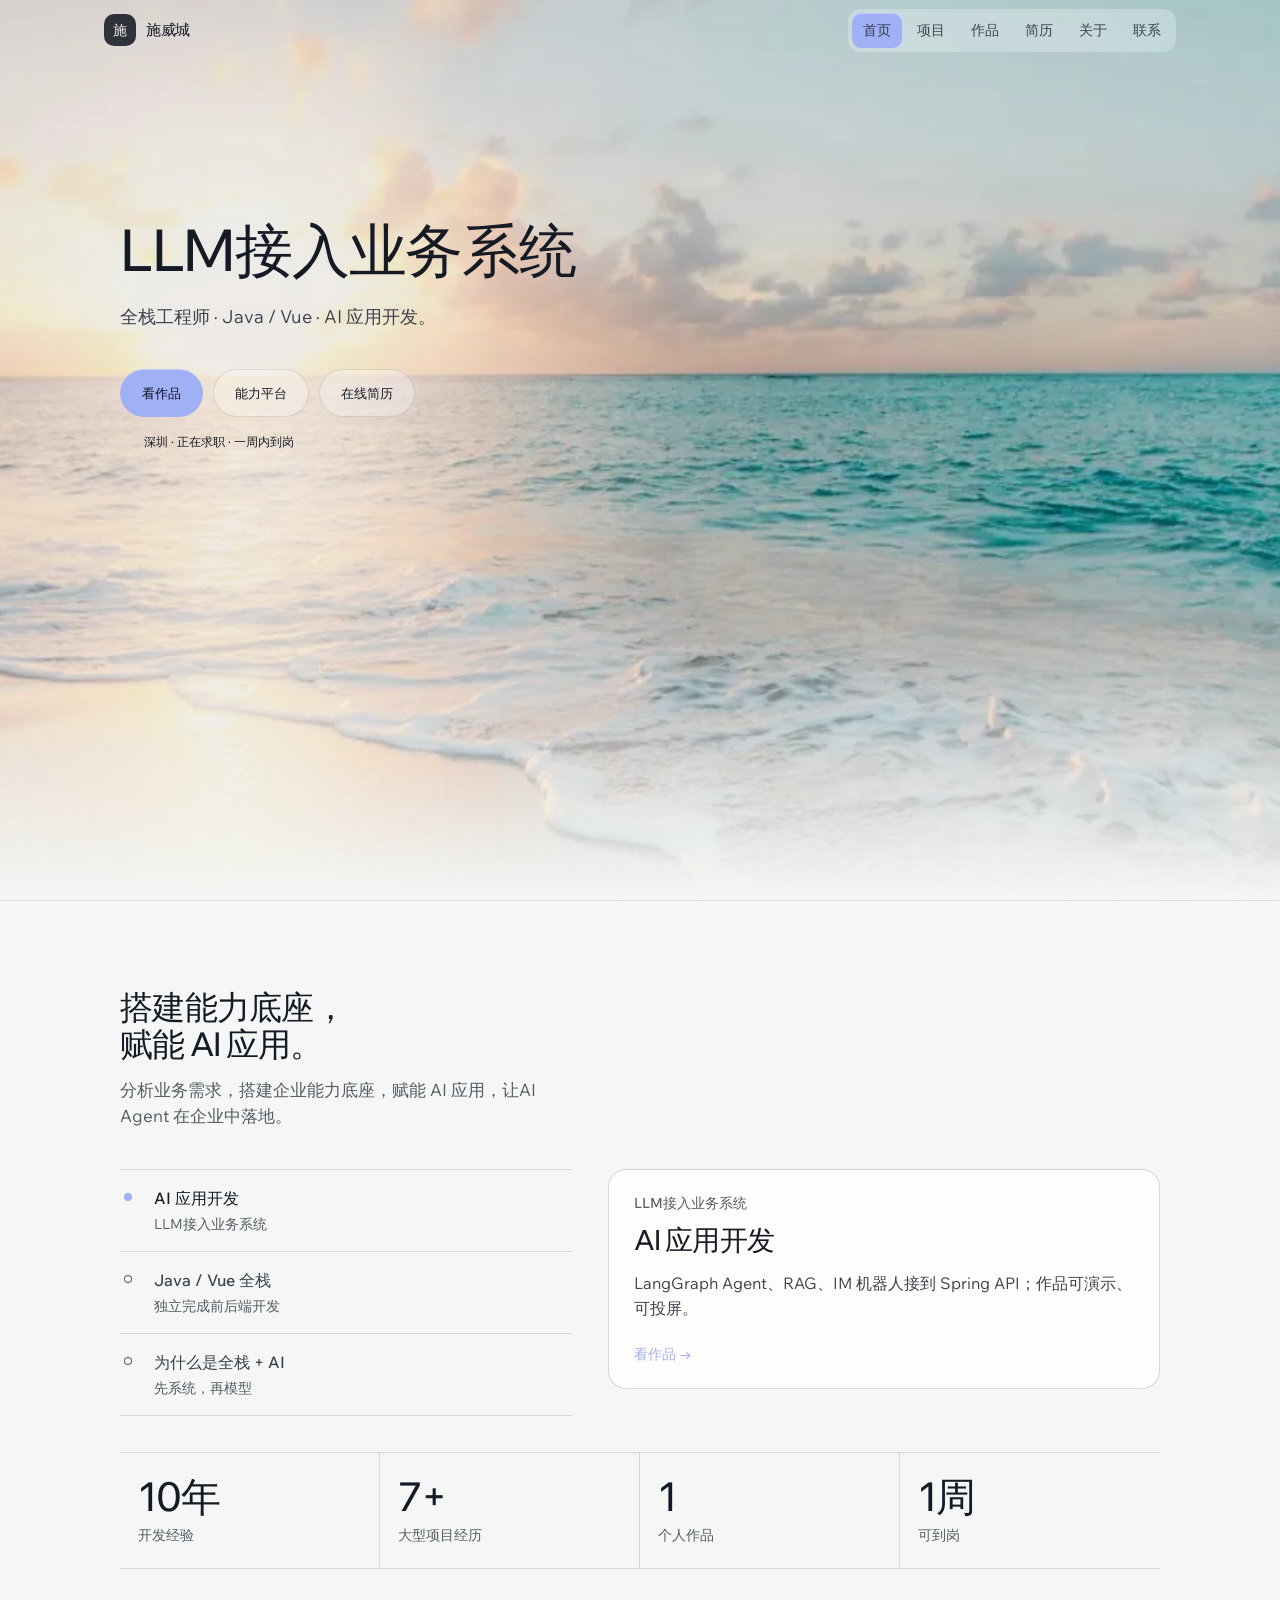
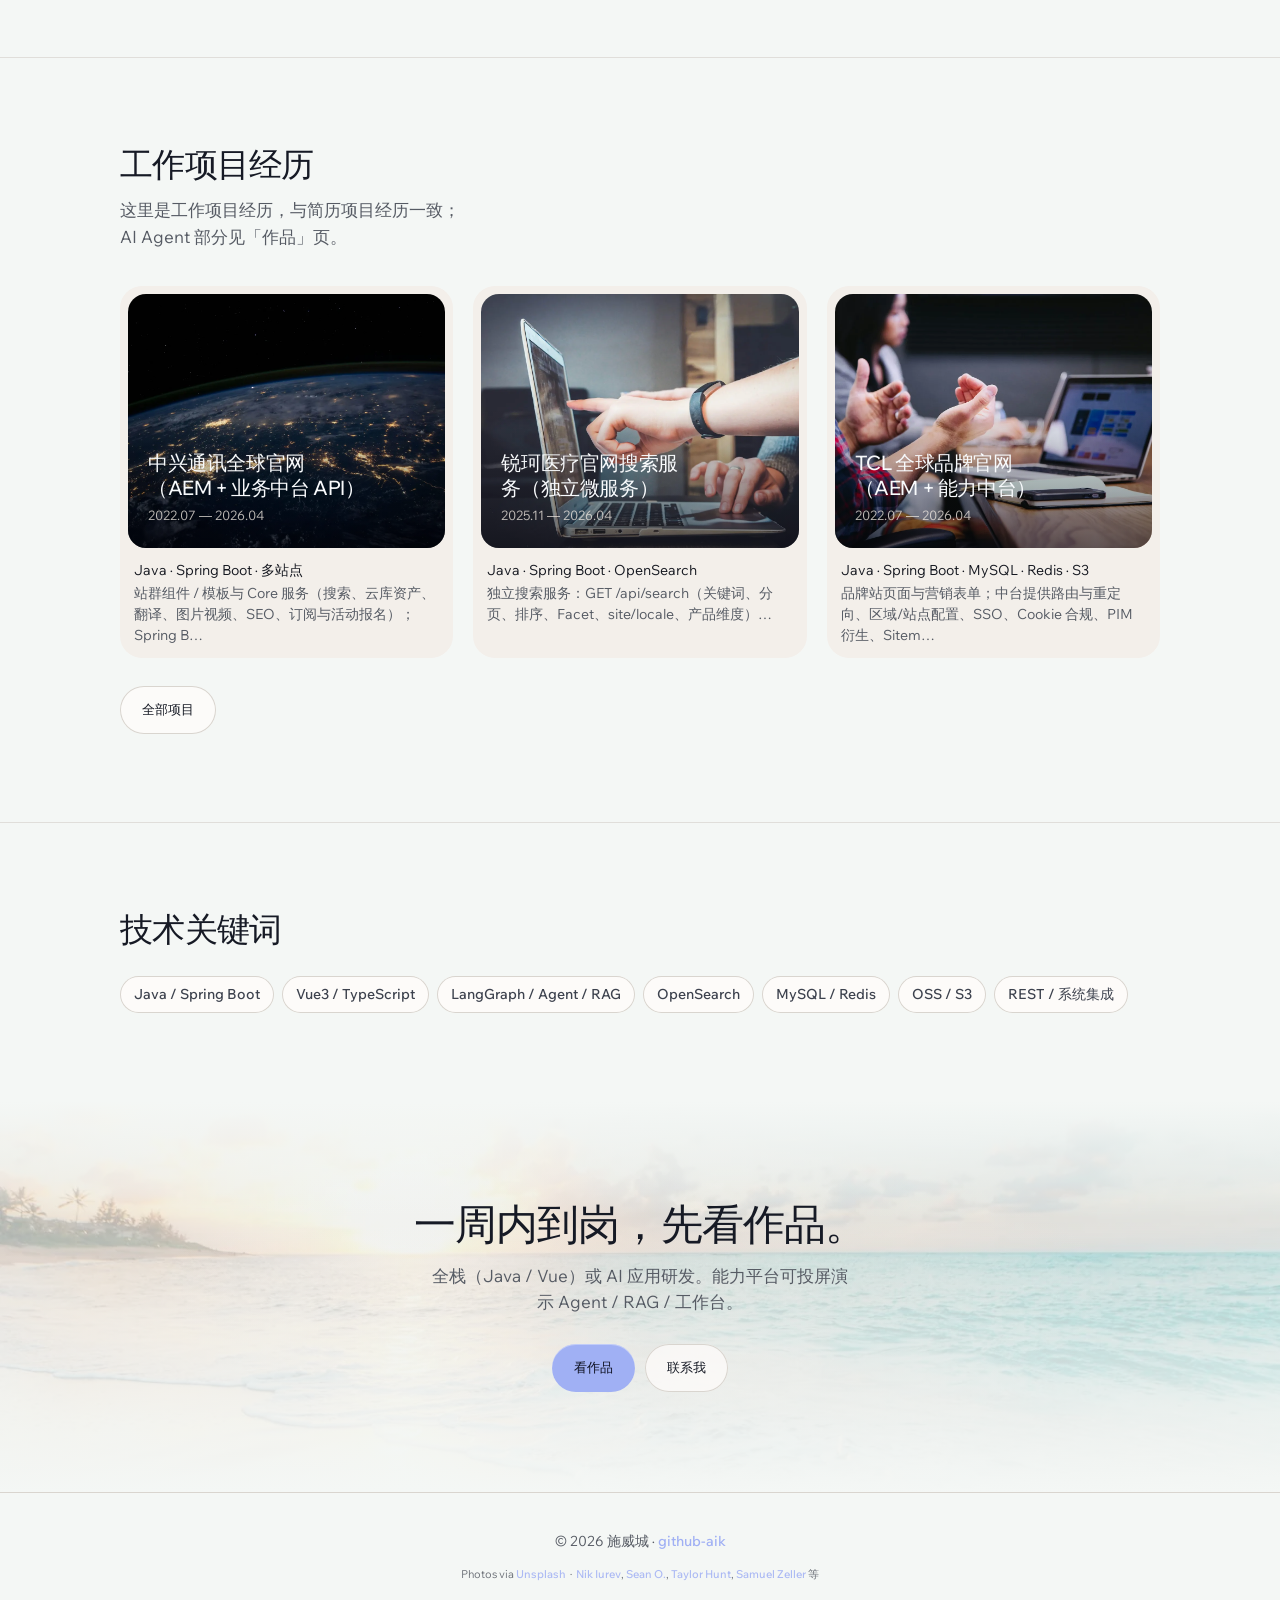
==== commit ab912ac0: "regular updates 2026-11-11 03:42:22" ====
--- a/index.html
+++ b/index.html
@@ -4,13 +4,19 @@
     <meta charset="UTF-8" />
     <link rel="icon" type="image/svg+xml" href="/favicon.svg" />
     <meta name="viewport" content="width=device-width, initial-scale=1.0" />
+    <link rel="preconnect" href="https://fonts.googleapis.com" />
+    <link rel="preconnect" href="https://fonts.gstatic.com" crossorigin />
+    <link
+      href="https://fonts.googleapis.com/css2?family=Wix+Madefor+Display:wght@400;500;600&family=Wix+Madefor+Text:wght@400;500;600&display=swap"
+      rel="stylesheet"
+    />
     <meta
       name="description"
       content="施威城 · 深圳全栈工程师（Java / Vue）· AI Agent / RAG 落地 · 正在求职"
     />
     <title>施威城 · 全栈 / AI 应用 · 正在求职</title>
-    <script type="module" crossorigin src="/assets/index-CMdkM7Uq.js"></script>
-    <link rel="stylesheet" crossorigin href="/assets/index-C2RcZhm_.css">
+    <script type="module" crossorigin src="/assets/index-R38QSI91.js"></script>
+    <link rel="stylesheet" crossorigin href="/assets/index-CvArA37v.css">
   </head>
   <body>
     <script type="text/javascript">
--- a/assets/index-CvArA37v.css
+++ b/assets/index-CvArA37v.css
@@ -0,0 +1 @@
+:root{--el-color-white:#fff;--el-color-black:#000;--el-color-primary-rgb:64, 158, 255;--el-color-success-rgb:103, 194, 58;--el-color-warning-rgb:230, 162, 60;--el-color-danger-rgb:245, 108, 108;--el-color-error-rgb:245, 108, 108;--el-color-info-rgb:144, 147, 153;--el-font-size-extra-large:20px;--el-font-size-large:18px;--el-font-size-medium:16px;--el-font-size-base:14px;--el-font-size-small:13px;--el-font-size-extra-small:12px;--el-font-family:"Helvetica Neue", Helvetica, "PingFang SC", "Hiragino Sans GB", "Microsoft YaHei", "微软雅黑", Arial, sans-serif;--el-font-weight-primary:500;--el-font-line-height-primary:24px;--el-index-normal:1;--el-index-top:1000;--el-index-popper:2000;--el-border-radius-base:4px;--el-border-radius-small:2px;--el-border-radius-round:20px;--el-border-radius-circle:100%;--el-transition-duration:.3s;--el-transition-duration-fast:.2s;--el-transition-function-ease-in-out-bezier:cubic-bezier(.645, .045, .355, 1);--el-transition-function-fast-bezier:cubic-bezier(.23, 1, .32, 1);--el-transition-all:all var(--el-transition-duration) var(--el-transition-function-ease-in-out-bezier);--el-transition-fade:opacity var(--el-transition-duration) var(--el-transition-function-fast-bezier);--el-transition-md-fade:transform var(--el-transition-duration) var(--el-transition-function-fast-bezier), opacity var(--el-transition-duration) var(--el-transition-function-fast-bezier);--el-transition-fade-linear:opacity var(--el-transition-duration-fast) linear;--el-transition-border:border-color var(--el-transition-duration-fast) var(--el-transition-function-ease-in-out-bezier);--el-transition-box-shadow:box-shadow var(--el-transition-duration-fast) var(--el-transition-function-ease-in-out-bezier);--el-transition-color:color var(--el-transition-duration-fast) var(--el-transition-function-ease-in-out-bezier);--el-component-size-large:40px;--el-component-size:32px;--el-component-size-small:24px;--lightningcss-light:initial;--lightningcss-dark: ;color-scheme:light;--el-color-primary:#409eff;--el-color-primary-light-3:#79bbff;--el-color-primary-light-5:#a0cfff;--el-color-primary-light-7:#c6e2ff;--el-color-primary-light-8:#d9ecff;--el-color-primary-light-9:#ecf5ff;--el-color-primary-dark-2:#337ecc;--el-color-success:#67c23a;--el-color-success-light-3:#95d475;--el-color-success-light-5:#b3e19d;--el-color-success-light-7:#d1edc4;--el-color-success-light-8:#e1f3d8;--el-color-success-light-9:#f0f9eb;--el-color-success-dark-2:#529b2e;--el-color-warning:#e6a23c;--el-color-warning-light-3:#eebe77;--el-color-warning-light-5:#f3d19e;--el-color-warning-light-7:#f8e3c5;--el-color-warning-light-8:#faecd8;--el-color-warning-light-9:#fdf6ec;--el-color-warning-dark-2:#b88230;--el-color-danger:#f56c6c;--el-color-danger-light-3:#f89898;--el-color-danger-light-5:#fab6b6;--el-color-danger-light-7:#fcd3d3;--el-color-danger-light-8:#fde2e2;--el-color-danger-light-9:#fef0f0;--el-color-danger-dark-2:#c45656;--el-color-error:#f56c6c;--el-color-error-light-3:#f89898;--el-color-error-light-5:#fab6b6;--el-color-error-light-7:#fcd3d3;--el-color-error-light-8:#fde2e2;--el-color-error-light-9:#fef0f0;--el-color-error-dark-2:#c45656;--el-color-info:#909399;--el-color-info-light-3:#b1b3b8;--el-color-info-light-5:#c8c9cc;--el-color-info-light-7:#dedfe0;--el-color-info-light-8:#e9e9eb;--el-color-info-light-9:#f4f4f5;--el-color-info-dark-2:#73767a;--el-bg-color:#fff;--el-bg-color-page:#f2f3f5;--el-bg-color-overlay:#fff;--el-text-color-primary:#303133;--el-text-color-regular:#606266;--el-text-color-secondary:#909399;--el-text-color-placeholder:#a8abb2;--el-text-color-disabled:#c0c4cc;--el-border-color:#dcdfe6;--el-border-color-light:#e4e7ed;--el-border-color-lighter:#ebeef5;--el-border-color-extra-light:#f2f6fc;--el-border-color-dark:#d4d7de;--el-border-color-darker:#cdd0d6;--el-fill-color:#f0f2f5;--el-fill-color-light:#f5f7fa;--el-fill-color-lighter:#fafafa;--el-fill-color-extra-light:#fafcff;--el-fill-color-dark:#ebedf0;--el-fill-color-darker:#e6e8eb;--el-fill-color-blank:#fff;--el-box-shadow:0px 12px 32px 4px #0000000a, 0px 8px 20px #00000014;--el-box-shadow-light:0px 0px 12px #0000001f;--el-box-shadow-lighter:0px 0px 6px #0000001f;--el-box-shadow-dark:0px 16px 48px 16px #00000014, 0px 12px 32px #0000001f, 0px 8px 16px -8px #00000029;--el-disabled-bg-color:var(--el-fill-color-light);--el-disabled-text-color:var(--el-text-color-placeholder);--el-disabled-border-color:var(--el-border-color-light);--el-overlay-color:#000c;--el-overlay-color-light:#000000b3;--el-overlay-color-lighter:#00000080;--el-mask-color:#ffffffe6;--el-mask-color-extra-light:#ffffff4d;--el-border-width:1px;--el-border-style:solid;--el-border-color-hover:var(--el-text-color-disabled);--el-border:var(--el-border-width) var(--el-border-style) var(--el-border-color);--el-svg-monochrome-grey:var(--el-border-color)}.fade-in-linear-enter-active,.fade-in-linear-leave-active{transition:var(--el-transition-fade-linear)}.fade-in-linear-enter-from,.fade-in-linear-leave-to{opacity:0}.el-fade-in-linear-enter-active,.el-fade-in-linear-leave-active{transition:var(--el-transition-fade-linear)}.el-fade-in-linear-enter-from,.el-fade-in-linear-leave-to{opacity:0}.el-fade-in-enter-active,.el-fade-in-leave-active{transition:all var(--el-transition-duration) cubic-bezier(.55,0,.1,1)}.el-fade-in-enter-from,.el-fade-in-leave-active{opacity:0}.el-zoom-in-center-enter-active,.el-zoom-in-center-leave-active{transition:all var(--el-transition-duration) cubic-bezier(.55,0,.1,1)}.el-zoom-in-center-enter-from,.el-zoom-in-center-leave-active{opacity:0;transform:scaleX(0)}.el-zoom-in-top-enter-active,.el-zoom-in-top-leave-active{opacity:1;transition:var(--el-transition-md-fade);transform-origin:top;transform:scaleY(1)}.el-zoom-in-top-enter-active[data-popper-placement^=top],.el-zoom-in-top-leave-active[data-popper-placement^=top]{transform-origin:bottom}.el-zoom-in-top-enter-from,.el-zoom-in-top-leave-active{opacity:0;transform:scaleY(0)}.el-zoom-in-bottom-enter-active,.el-zoom-in-bottom-leave-active{opacity:1;transition:var(--el-transition-md-fade);transform-origin:bottom;transform:scaleY(1)}.el-zoom-in-bottom-enter-from,.el-zoom-in-bottom-leave-active{opacity:0;transform:scaleY(0)}.el-zoom-in-left-enter-active,.el-zoom-in-left-leave-active{opacity:1;transition:var(--el-transition-md-fade);transform-origin:0 0;transform:scale(1)}.el-zoom-in-left-enter-from,.el-zoom-in-left-leave-active{opacity:0;transform:scale(.45)}.collapse-transition{transition:var(--el-transition-duration) height ease-in-out,var(--el-transition-duration) padding-top ease-in-out,var(--el-transition-duration) padding-bottom ease-in-out}.el-collapse-transition-leave-active,.el-collapse-transition-enter-active{transition:var(--el-transition-duration) max-height ease-in-out,var(--el-transition-duration) padding-top ease-in-out,var(--el-transition-duration) padding-bottom ease-in-out}.horizontal-collapse-transition{transition:var(--el-transition-duration) width ease-in-out,var(--el-transition-duration) padding-left ease-in-out,var(--el-transition-duration) padding-right ease-in-out}.el-list-enter-active,.el-list-leave-active{transition:all 1s}.el-list-enter-from,.el-list-leave-to{opacity:0;transform:translateY(-30px)}.el-list-leave-active{position:absolute!important}.el-opacity-transition{transition:opacity var(--el-transition-duration) cubic-bezier(.55,0,.1,1)}.el-icon--right{margin-left:5px}.el-icon--left{margin-right:5px}@keyframes rotating{0%{transform:rotate(0)}to{transform:rotate(360deg)}}.el-icon{--color:inherit;fill:currentColor;width:1em;height:1em;color:var(--color);line-height:1em;font-size:inherit;justify-content:center;align-items:center;display:inline-flex;position:relative}.el-icon.is-loading{animation:2s linear infinite rotating}.el-icon svg{width:1em;height:1em}.el-affix--fixed{position:fixed}.el-alert{--el-alert-padding:8px 16px;--el-alert-border-radius-base:var(--el-border-radius-base);--el-alert-title-font-size:14px;--el-alert-title-with-description-font-size:16px;--el-alert-description-font-size:14px;--el-alert-close-font-size:16px;--el-alert-close-customed-font-size:14px;--el-alert-icon-size:16px;--el-alert-icon-large-size:28px;width:100%;padding:var(--el-alert-padding);box-sizing:border-box;border-radius:var(--el-alert-border-radius-base);background-color:var(--el-color-white);opacity:1;transition:opacity var(--el-transition-duration-fast);align-items:center;margin:0;display:flex;position:relative;overflow:hidden}.el-alert.is-light .el-alert__close-btn{color:var(--el-text-color-placeholder)}.el-alert.is-dark .el-alert__close-btn,.el-alert.is-dark .el-alert__description{color:var(--el-color-white)}.el-alert.is-center{justify-content:center}.el-alert--primary{--el-alert-bg-color:var(--el-color-primary-light-9)}.el-alert--primary.is-light{background-color:var(--el-alert-bg-color);color:var(--el-color-primary)}.el-alert--primary.is-light .el-alert__description{color:var(--el-color-primary)}.el-alert--primary.is-dark{background-color:var(--el-color-primary);color:var(--el-color-white)}.el-alert--success{--el-alert-bg-color:var(--el-color-success-light-9)}.el-alert--success.is-light{background-color:var(--el-alert-bg-color);color:var(--el-color-success)}.el-alert--success.is-light .el-alert__description{color:var(--el-color-success)}.el-alert--success.is-dark{background-color:var(--el-color-success);color:var(--el-color-white)}.el-alert--info{--el-alert-bg-color:var(--el-color-info-light-9)}.el-alert--info.is-light{background-color:var(--el-alert-bg-color);color:var(--el-color-info)}.el-alert--info.is-light .el-alert__description{color:var(--el-color-info)}.el-alert--info.is-dark{background-color:var(--el-color-info);color:var(--el-color-white)}.el-alert--warning{--el-alert-bg-color:var(--el-color-warning-light-9)}.el-alert--warning.is-light{background-color:var(--el-alert-bg-color);color:var(--el-color-warning)}.el-alert--warning.is-light .el-alert__description{color:var(--el-color-warning)}.el-alert--warning.is-dark{background-color:var(--el-color-warning);color:var(--el-color-white)}.el-alert--error{--el-alert-bg-color:var(--el-color-error-light-9)}.el-alert--error.is-light{background-color:var(--el-alert-bg-color);color:var(--el-color-error)}.el-alert--error.is-light .el-alert__description{color:var(--el-color-error)}.el-alert--error.is-dark{background-color:var(--el-color-error);color:var(--el-color-white)}.el-alert__content{flex-direction:column;gap:4px;display:flex}.el-alert .el-alert__icon{font-size:var(--el-alert-icon-size);width:var(--el-alert-icon-size);margin-right:8px}.el-alert .el-alert__icon.is-big{font-size:var(--el-alert-icon-large-size);width:var(--el-alert-icon-large-size);margin-right:12px}.el-alert__title{font-size:var(--el-alert-title-font-size);line-height:24px}.el-alert__title.with-description{font-size:var(--el-alert-title-with-description-font-size)}.el-alert .el-alert__description{font-size:var(--el-alert-description-font-size);margin:0}.el-alert .el-alert__close-btn{font-size:var(--el-alert-close-font-size);opacity:1;cursor:pointer;position:absolute;top:12px;right:16px}.el-alert .el-alert__close-btn.is-customed{font-style:normal;font-size:var(--el-alert-close-customed-font-size);line-height:24px;top:8px}.el-alert-fade-enter-from,.el-alert-fade-leave-active{opacity:0}.el-aside{box-sizing:border-box;width:var(--el-aside-width,300px);flex-shrink:0;overflow:auto}.el-autocomplete{--el-input-text-color:var(--el-text-color-regular);--el-input-border:var(--el-border);--el-input-hover-border:var(--el-border-color-hover);--el-input-focus-border:var(--el-color-primary);--el-input-transparent-border:0 0 0 1px transparent inset;--el-input-border-color:var(--el-border-color);--el-input-border-radius:var(--el-border-radius-base);--el-input-bg-color:var(--el-fill-color-blank);--el-input-icon-color:var(--el-text-color-placeholder);--el-input-placeholder-color:var(--el-text-color-placeholder);--el-input-hover-border-color:var(--el-border-color-hover);--el-input-clear-hover-color:var(--el-text-color-secondary);--el-input-focus-border-color:var(--el-color-primary);--el-input-width:100%;width:var(--el-input-width);display:inline-block;position:relative}.el-autocomplete__popper.el-popper{background:var(--el-bg-color-overlay);border:1px solid var(--el-border-color-light);box-shadow:var(--el-box-shadow-light)}.el-autocomplete__popper.el-popper .el-popper__arrow:before{border:1px solid var(--el-border-color-light)}.el-autocomplete__popper.el-popper[data-popper-placement^=top] .el-popper__arrow:before{border-top-color:#0000;border-left-color:#0000}.el-autocomplete__popper.el-popper[data-popper-placement^=bottom] .el-popper__arrow:before{border-bottom-color:#0000;border-right-color:#0000}.el-autocomplete__popper.el-popper[data-popper-placement^=left] .el-popper__arrow:before{border-bottom-color:#0000;border-left-color:#0000}.el-autocomplete__popper.el-popper[data-popper-placement^=right] .el-popper__arrow:before{border-top-color:#0000;border-right-color:#0000}.el-autocomplete-suggestion{border-radius:var(--el-border-radius-base);box-sizing:border-box}.el-autocomplete-suggestion__header{border-bottom:1px solid var(--el-border-color-lighter);padding:10px}.el-autocomplete-suggestion__footer{border-top:1px solid var(--el-border-color-lighter);padding:10px}.el-autocomplete-suggestion__wrap{box-sizing:border-box;max-height:280px;padding:10px 0}.el-autocomplete-suggestion__list{margin:0;padding:0}.el-autocomplete-suggestion li{cursor:pointer;color:var(--el-text-color-regular);line-height:34px;font-size:var(--el-font-size-base);text-align:left;text-overflow:ellipsis;white-space:nowrap;margin:0;padding:0 20px;list-style:none;overflow:hidden}.el-autocomplete-suggestion li:hover,.el-autocomplete-suggestion li.highlighted{background-color:var(--el-fill-color-light)}.el-autocomplete-suggestion li.divider{border-top:1px solid var(--el-color-black);margin-top:6px}.el-autocomplete-suggestion li.divider:last-child{margin-bottom:-6px}.el-autocomplete-suggestion.is-loading li{cursor:default;height:100px;color:var(--el-text-color-secondary);justify-content:center;align-items:center;font-size:20px;display:flex}.el-autocomplete-suggestion.is-loading li:hover{background-color:var(--el-bg-color-overlay)}.el-avatar{--el-avatar-text-color:var(--el-color-white);--el-avatar-bg-color:var(--el-text-color-disabled);--el-avatar-text-size:14px;--el-avatar-icon-size:18px;--el-avatar-border-radius:var(--el-border-radius-base);--el-avatar-size-large:56px;--el-avatar-size:40px;--el-avatar-size-small:24px;box-sizing:border-box;text-align:center;color:var(--el-avatar-text-color);background:var(--el-avatar-bg-color);width:var(--el-avatar-size);height:var(--el-avatar-size);font-size:var(--el-avatar-text-size);outline:none;justify-content:center;align-items:center;display:inline-flex;overflow:hidden}.el-avatar>img{width:100%;height:100%;display:block}.el-avatar--circle{border-radius:50%}.el-avatar--square{border-radius:var(--el-avatar-border-radius)}.el-avatar--icon{font-size:var(--el-avatar-icon-size)}.el-avatar--small{--el-avatar-size:24px}.el-avatar--large{--el-avatar-size:56px}.el-avatar-group{--el-avatar-group-item-gap:-8px;--el-avatar-group-collapse-item-gap:4px;display:inline-flex}.el-avatar-group .el-avatar{border:1px solid var(--el-border-color-extra-light)}.el-avatar-group .el-avatar:not(:first-child){margin-left:var(--el-avatar-group-item-gap)}.el-avatar-group__collapse-avatars{--el-avatar-group-item-gap:-8px;--el-avatar-group-collapse-item-gap:4px}.el-avatar-group__collapse-avatars .el-avatar:not(:first-child){margin-left:var(--el-avatar-group-collapse-item-gap)}.el-backtop{--el-backtop-bg-color:var(--el-bg-color-overlay);--el-backtop-text-color:var(--el-color-primary);--el-backtop-hover-bg-color:var(--el-border-color-extra-light);background-color:var(--el-backtop-bg-color);width:40px;height:40px;color:var(--el-backtop-text-color);box-shadow:var(--el-box-shadow-lighter);cursor:pointer;z-index:5;border-radius:50%;justify-content:center;align-items:center;font-size:20px;display:flex;position:fixed}.el-backtop:hover{background-color:var(--el-backtop-hover-bg-color)}.el-backtop__icon{font-size:20px}.el-badge{--el-badge-bg-color:var(--el-color-danger);--el-badge-radius:10px;--el-badge-font-size:12px;--el-badge-padding:6px;--el-badge-size:18px;vertical-align:middle;width:-moz-fit-content;width:fit-content;display:inline-block;position:relative}.el-badge__content{background-color:var(--el-badge-bg-color);border-radius:var(--el-badge-radius);color:var(--el-color-white);font-size:var(--el-badge-font-size);height:var(--el-badge-size);padding:0 var(--el-badge-padding);white-space:nowrap;border:1px solid var(--el-bg-color);justify-content:center;align-items:center;display:inline-flex}.el-badge__content.is-fixed{top:0;right:calc(1px + var(--el-badge-size) / 2);z-index:var(--el-index-normal);position:absolute;transform:translateY(-50%)translate(100%)}.el-badge__content.is-fixed.is-dot{right:5px}.el-badge__content.is-dot{border-radius:50%;width:8px;height:8px;padding:0;right:0}.el-badge__content.is-hide-zero{display:none}.el-badge__content--primary{background-color:var(--el-color-primary)}.el-badge__content--success{background-color:var(--el-color-success)}.el-badge__content--warning{background-color:var(--el-color-warning)}.el-badge__content--info{background-color:var(--el-color-info)}.el-badge__content--danger{background-color:var(--el-color-danger)}.el-breadcrumb__separator{color:var(--el-text-color-placeholder);margin:0 9px;font-weight:700}.el-breadcrumb__separator.el-icon{margin:0 6px;font-weight:400}.el-breadcrumb__separator.el-icon svg{vertical-align:middle}.el-breadcrumb__item{float:left;align-items:center;display:inline-flex}.el-breadcrumb__inner{color:var(--el-text-color-regular)}.el-breadcrumb__inner.is-link,.el-breadcrumb__inner a{transition:var(--el-transition-color);color:var(--el-text-color-primary);font-weight:700;text-decoration:none}.el-breadcrumb__inner.is-link:hover,.el-breadcrumb__inner a:hover{color:var(--el-color-primary);cursor:pointer}.el-breadcrumb__item:last-child .el-breadcrumb__inner,.el-breadcrumb__item:last-child .el-breadcrumb__inner:hover,.el-breadcrumb__item:last-child .el-breadcrumb__inner a,.el-breadcrumb__item:last-child .el-breadcrumb__inner a:hover{color:var(--el-text-color-regular);cursor:text;font-weight:400}.el-breadcrumb__item:last-child .el-breadcrumb__separator{display:none}.el-breadcrumb{font-size:14px;line-height:1}.el-breadcrumb:before,.el-breadcrumb:after{content:"";display:table}.el-breadcrumb:after{clear:both}.el-button-group>.el-button+.el-button{margin-left:0}.el-button-group>.el-button:first-child:last-child{border-top-right-radius:var(--el-border-radius-base);border-bottom-right-radius:var(--el-border-radius-base);border-top-left-radius:var(--el-border-radius-base);border-bottom-left-radius:var(--el-border-radius-base)}.el-button-group>.el-button:first-child:last-child.is-round{border-radius:var(--el-border-radius-round)}.el-button-group>.el-button:first-child:last-child.is-circle{border-radius:50%}.el-button-group>.el-button:not(:first-child):not(:last-child){border-radius:0}.el-button-group>.el-button:hover,.el-button-group>.el-button:focus,.el-button-group>.el-button:active,.el-button-group>.el-button.is-active{z-index:1}.el-button-group--horizontal{vertical-align:middle;display:inline-block}.el-button-group--horizontal:before,.el-button-group--horizontal:after{content:"";display:table}.el-button-group--horizontal:after{clear:both}.el-button-group--horizontal>.el-button{float:left;position:relative}.el-button-group--horizontal>.el-button:first-child{border-top-right-radius:0;border-bottom-right-radius:0}.el-button-group--horizontal>.el-button:last-child{border-top-left-radius:0;border-bottom-left-radius:0}.el-button-group--horizontal>.el-button:not(:last-child){margin-right:-1px}.el-button-group--horizontal .el-button--primary:first-child{border-right-color:var(--el-button-divide-border-color)}.el-button-group--horizontal .el-button--primary:last-child{border-left-color:var(--el-button-divide-border-color)}.el-button-group--horizontal .el-button--primary:not(:first-child):not(:last-child){border-left-color:var(--el-button-divide-border-color);border-right-color:var(--el-button-divide-border-color)}.el-button-group--horizontal .el-button--success:first-child{border-right-color:var(--el-button-divide-border-color)}.el-button-group--horizontal .el-button--success:last-child{border-left-color:var(--el-button-divide-border-color)}.el-button-group--horizontal .el-button--success:not(:first-child):not(:last-child){border-left-color:var(--el-button-divide-border-color);border-right-color:var(--el-button-divide-border-color)}.el-button-group--horizontal .el-button--warning:first-child{border-right-color:var(--el-button-divide-border-color)}.el-button-group--horizontal .el-button--warning:last-child{border-left-color:var(--el-button-divide-border-color)}.el-button-group--horizontal .el-button--warning:not(:first-child):not(:last-child){border-left-color:var(--el-button-divide-border-color);border-right-color:var(--el-button-divide-border-color)}.el-button-group--horizontal .el-button--danger:first-child{border-right-color:var(--el-button-divide-border-color)}.el-button-group--horizontal .el-button--danger:last-child{border-left-color:var(--el-button-divide-border-color)}.el-button-group--horizontal .el-button--danger:not(:first-child):not(:last-child){border-left-color:var(--el-button-divide-border-color);border-right-color:var(--el-button-divide-border-color)}.el-button-group--horizontal .el-button--info:first-child{border-right-color:var(--el-button-divide-border-color)}.el-button-group--horizontal .el-button--info:last-child{border-left-color:var(--el-button-divide-border-color)}.el-button-group--horizontal .el-button--info:not(:first-child):not(:last-child){border-left-color:var(--el-button-divide-border-color);border-right-color:var(--el-button-divide-border-color)}.el-button-group--horizontal>.el-dropdown>.el-button{border-left-color:var(--el-button-divide-border-color);border-top-left-radius:0;border-bottom-left-radius:0}.el-button-group--vertical{flex-direction:column;align-items:stretch;display:inline-flex}.el-button-group--vertical>.el-button{margin-top:-1px}.el-button-group--vertical>.el-button:first-child{border-bottom-right-radius:0;border-bottom-left-radius:0}.el-button-group--vertical>.el-button:last-child{border-top-left-radius:0;border-top-right-radius:0}.el-button-group--vertical>.el-dropdown{margin-top:-1px}.el-button-group--vertical>.el-dropdown>.el-button{border-left-color:var(--el-button-divide-border-color);border-top-left-radius:0;border-top-right-radius:0}.el-button-group--vertical .el-button--primary:first-child{border-bottom-color:var(--el-button-divide-border-color)}.el-button-group--vertical .el-button--primary:last-child{border-top-color:var(--el-button-divide-border-color)}.el-button-group--vertical .el-button--primary:not(:first-child):not(:last-child){border-top-color:var(--el-button-divide-border-color);border-bottom-color:var(--el-button-divide-border-color)}.el-button-group--vertical .el-button--success:first-child{border-bottom-color:var(--el-button-divide-border-color)}.el-button-group--vertical .el-button--success:last-child{border-top-color:var(--el-button-divide-border-color)}.el-button-group--vertical .el-button--success:not(:first-child):not(:last-child){border-top-color:var(--el-button-divide-border-color);border-bottom-color:var(--el-button-divide-border-color)}.el-button-group--vertical .el-button--warning:first-child{border-bottom-color:var(--el-button-divide-border-color)}.el-button-group--vertical .el-button--warning:last-child{border-top-color:var(--el-button-divide-border-color)}.el-button-group--vertical .el-button--warning:not(:first-child):not(:last-child){border-top-color:var(--el-button-divide-border-color);border-bottom-color:var(--el-button-divide-border-color)}.el-button-group--vertical .el-button--danger:first-child{border-bottom-color:var(--el-button-divide-border-color)}.el-button-group--vertical .el-button--danger:last-child{border-top-color:var(--el-button-divide-border-color)}.el-button-group--vertical .el-button--danger:not(:first-child):not(:last-child){border-top-color:var(--el-button-divide-border-color);border-bottom-color:var(--el-button-divide-border-color)}.el-button-group--vertical .el-button--info:first-child{border-bottom-color:var(--el-button-divide-border-color)}.el-button-group--vertical .el-button--info:last-child{border-top-color:var(--el-button-divide-border-color)}.el-button-group--vertical .el-button--info:not(:first-child):not(:last-child){border-top-color:var(--el-button-divide-border-color);border-bottom-color:var(--el-button-divide-border-color)}.el-button{--el-button-font-weight:var(--el-font-weight-primary);--el-button-border-color:var(--el-border-color);--el-button-bg-color:var(--el-fill-color-blank);--el-button-text-color:var(--el-text-color-regular);--el-button-disabled-text-color:var(--el-disabled-text-color);--el-button-disabled-bg-color:var(--el-fill-color-blank);--el-button-disabled-border-color:var(--el-border-color-light);--el-button-divide-border-color:#ffffff80;--el-button-hover-text-color:var(--el-color-primary);--el-button-hover-bg-color:var(--el-color-primary-light-9);--el-button-hover-border-color:var(--el-color-primary-light-7);--el-button-active-text-color:var(--el-button-hover-text-color);--el-button-active-border-color:var(--el-color-primary);--el-button-active-bg-color:var(--el-button-hover-bg-color);--el-button-outline-color:var(--el-color-primary-light-5);--el-button-hover-link-text-color:var(--el-text-color-secondary);--el-button-active-color:var(--el-text-color-primary);white-space:nowrap;cursor:pointer;height:32px;color:var(--el-button-text-color);text-align:center;box-sizing:border-box;line-height:1;font-weight:var(--el-button-font-weight);-webkit-user-select:none;user-select:none;vertical-align:middle;-webkit-appearance:none;background-color:var(--el-button-bg-color);border:var(--el-border);border-color:var(--el-button-border-color);outline:none;justify-content:center;align-items:center;transition:all .1s;display:inline-flex}.el-button:hover{color:var(--el-button-hover-text-color);border-color:var(--el-button-hover-border-color);background-color:var(--el-button-hover-bg-color);outline:none}.el-button:active{color:var(--el-button-active-text-color);border-color:var(--el-button-active-border-color);background-color:var(--el-button-active-bg-color);outline:none}.el-button:focus-visible{outline:2px solid var(--el-button-outline-color);outline-offset:1px;transition:outline-offset,outline}.el-button>span{align-items:center;display:inline-flex}.el-button+.el-button{margin-left:12px}.el-button{font-size:var(--el-font-size-base);border-radius:var(--el-border-radius-base);padding:8px 15px}.el-button.is-round{padding:8px 15px}.el-button::-moz-focus-inner{border:0}.el-button [class*=el-icon]+span{margin-left:6px}.el-button [class*=el-icon] svg{vertical-align:bottom}.el-button.is-plain{--el-button-hover-text-color:var(--el-color-primary);--el-button-hover-bg-color:var(--el-fill-color-blank);--el-button-hover-border-color:var(--el-color-primary)}.el-button.is-active{color:var(--el-button-active-text-color);border-color:var(--el-button-active-border-color);background-color:var(--el-button-active-bg-color);outline:none}.el-button.is-disabled,.el-button.is-disabled:hover{color:var(--el-button-disabled-text-color);cursor:not-allowed;background-image:none;background-color:var(--el-button-disabled-bg-color);border-color:var(--el-button-disabled-border-color)}.el-button.is-loading{pointer-events:none;position:relative}.el-button.is-loading:before{z-index:1;pointer-events:none;content:"";border-radius:inherit;background-color:var(--el-mask-color-extra-light);position:absolute;top:-1px;bottom:-1px;left:-1px;right:-1px}.el-button.is-round{border-radius:var(--el-border-radius-round)}.el-button.is-dashed{--el-button-hover-text-color:var(--el-color-primary);--el-button-hover-bg-color:var(--el-fill-color-blank);--el-button-hover-border-color:var(--el-color-primary);border-style:dashed}.el-button.is-circle{border-radius:50%;width:32px;padding:8px}.el-button.is-text{color:var(--el-button-text-color);background-color:#0000;border:0 solid #0000}.el-button.is-text.is-disabled{color:var(--el-button-disabled-text-color);background-color:#0000!important}.el-button.is-text:not(.is-disabled):hover{background-color:var(--el-fill-color-light)}.el-button.is-text:not(.is-disabled):focus-visible{outline:2px solid var(--el-button-outline-color);outline-offset:1px;transition:outline-offset,outline}.el-button.is-text:not(.is-disabled):active{background-color:var(--el-fill-color)}.el-button.is-text:not(.is-disabled).is-has-bg{background-color:var(--el-fill-color-light)}.el-button.is-text:not(.is-disabled).is-has-bg:hover{background-color:var(--el-fill-color)}.el-button.is-text:not(.is-disabled).is-has-bg:active{background-color:var(--el-fill-color-dark)}.el-button__text--expand{letter-spacing:.3em;margin-right:-.3em}.el-button.is-link{color:var(--el-button-text-color);background:0 0;border-color:#0000;height:auto;padding:2px}.el-button.is-link:hover{color:var(--el-button-hover-link-text-color)}.el-button.is-link.is-disabled{color:var(--el-button-disabled-text-color);background-color:#0000!important;border-color:#0000!important}.el-button.is-link:not(.is-disabled):hover{background-color:#0000;border-color:#0000}.el-button.is-link:not(.is-disabled):active{color:var(--el-button-active-color);background-color:#0000;border-color:#0000}.el-button--text{color:var(--el-color-primary);background:0 0;border-color:#0000;padding-left:0;padding-right:0}.el-button--text.is-disabled{color:var(--el-button-disabled-text-color);background-color:#0000!important;border-color:#0000!important}.el-button--text:not(.is-disabled):hover{color:var(--el-color-primary-light-3);background-color:#0000;border-color:#0000}.el-button--text:not(.is-disabled):active{color:var(--el-color-primary-dark-2);background-color:#0000;border-color:#0000}.el-button__link--expand{letter-spacing:.3em;margin-right:-.3em}.el-button--primary{--el-button-text-color:var(--el-color-white);--el-button-bg-color:var(--el-color-primary);--el-button-border-color:var(--el-color-primary);--el-button-outline-color:var(--el-color-primary-light-5);--el-button-active-color:var(--el-color-primary-dark-2);--el-button-hover-text-color:var(--el-color-white);--el-button-hover-link-text-color:var(--el-color-primary-light-5);--el-button-hover-bg-color:var(--el-color-primary-light-3);--el-button-hover-border-color:var(--el-color-primary-light-3);--el-button-active-bg-color:var(--el-color-primary-dark-2);--el-button-active-border-color:var(--el-color-primary-dark-2);--el-button-disabled-text-color:var(--el-color-white);--el-button-disabled-bg-color:var(--el-color-primary-light-5);--el-button-disabled-border-color:var(--el-color-primary-light-5)}.el-button--primary.is-plain,.el-button--primary.is-text,.el-button--primary.is-link{--el-button-text-color:var(--el-color-primary);--el-button-bg-color:var(--el-color-primary-light-9);--el-button-border-color:var(--el-color-primary-light-5);--el-button-hover-text-color:var(--el-color-white);--el-button-hover-bg-color:var(--el-color-primary);--el-button-hover-border-color:var(--el-color-primary);--el-button-active-text-color:var(--el-color-white)}.el-button--primary.is-plain.is-disabled,.el-button--primary.is-plain.is-disabled:hover,.el-button--primary.is-plain.is-disabled:focus,.el-button--primary.is-plain.is-disabled:active,.el-button--primary.is-text.is-disabled,.el-button--primary.is-text.is-disabled:hover,.el-button--primary.is-text.is-disabled:focus,.el-button--primary.is-text.is-disabled:active,.el-button--primary.is-link.is-disabled,.el-button--primary.is-link.is-disabled:hover,.el-button--primary.is-link.is-disabled:focus,.el-button--primary.is-link.is-disabled:active{color:var(--el-color-primary-light-5);background-color:var(--el-color-primary-light-9);border-color:var(--el-color-primary-light-8)}.el-button--primary.is-dashed{--el-button-text-color:var(--el-color-primary);--el-button-bg-color:var(--el-color-primary-light-9);--el-button-border-color:var(--el-color-primary-light-5);--el-button-hover-text-color:var(--el-color-primary);--el-button-hover-bg-color:var(--el-color-primary-light-9);--el-button-hover-border-color:var(--el-color-primary-light-3);--el-button-active-text-color:var(--el-color-primary-dark-2);--el-button-active-bg-color:var(--el-color-primary-light-9);--el-button-active-border-color:var(--el-color-primary-dark-2)}.el-button--primary.is-dashed.is-disabled,.el-button--primary.is-dashed.is-disabled:hover,.el-button--primary.is-dashed.is-disabled:focus,.el-button--primary.is-dashed.is-disabled:active{color:var(--el-color-primary-light-5);background-color:var(--el-color-primary-light-9);border-color:var(--el-color-primary-light-8)}.el-button--success{--el-button-text-color:var(--el-color-white);--el-button-bg-color:var(--el-color-success);--el-button-border-color:var(--el-color-success);--el-button-outline-color:var(--el-color-success-light-5);--el-button-active-color:var(--el-color-success-dark-2);--el-button-hover-text-color:var(--el-color-white);--el-button-hover-link-text-color:var(--el-color-success-light-5);--el-button-hover-bg-color:var(--el-color-success-light-3);--el-button-hover-border-color:var(--el-color-success-light-3);--el-button-active-bg-color:var(--el-color-success-dark-2);--el-button-active-border-color:var(--el-color-success-dark-2);--el-button-disabled-text-color:var(--el-color-white);--el-button-disabled-bg-color:var(--el-color-success-light-5);--el-button-disabled-border-color:var(--el-color-success-light-5)}.el-button--success.is-plain,.el-button--success.is-text,.el-button--success.is-link{--el-button-text-color:var(--el-color-success);--el-button-bg-color:var(--el-color-success-light-9);--el-button-border-color:var(--el-color-success-light-5);--el-button-hover-text-color:var(--el-color-white);--el-button-hover-bg-color:var(--el-color-success);--el-button-hover-border-color:var(--el-color-success);--el-button-active-text-color:var(--el-color-white)}.el-button--success.is-plain.is-disabled,.el-button--success.is-plain.is-disabled:hover,.el-button--success.is-plain.is-disabled:focus,.el-button--success.is-plain.is-disabled:active,.el-button--success.is-text.is-disabled,.el-button--success.is-text.is-disabled:hover,.el-button--success.is-text.is-disabled:focus,.el-button--success.is-text.is-disabled:active,.el-button--success.is-link.is-disabled,.el-button--success.is-link.is-disabled:hover,.el-button--success.is-link.is-disabled:focus,.el-button--success.is-link.is-disabled:active{color:var(--el-color-success-light-5);background-color:var(--el-color-success-light-9);border-color:var(--el-color-success-light-8)}.el-button--success.is-dashed{--el-button-text-color:var(--el-color-success);--el-button-bg-color:var(--el-color-success-light-9);--el-button-border-color:var(--el-color-success-light-5);--el-button-hover-text-color:var(--el-color-success);--el-button-hover-bg-color:var(--el-color-success-light-9);--el-button-hover-border-color:var(--el-color-success-light-3);--el-button-active-text-color:var(--el-color-success-dark-2);--el-button-active-bg-color:var(--el-color-success-light-9);--el-button-active-border-color:var(--el-color-success-dark-2)}.el-button--success.is-dashed.is-disabled,.el-button--success.is-dashed.is-disabled:hover,.el-button--success.is-dashed.is-disabled:focus,.el-button--success.is-dashed.is-disabled:active{color:var(--el-color-success-light-5);background-color:var(--el-color-success-light-9);border-color:var(--el-color-success-light-8)}.el-button--warning{--el-button-text-color:var(--el-color-white);--el-button-bg-color:var(--el-color-warning);--el-button-border-color:var(--el-color-warning);--el-button-outline-color:var(--el-color-warning-light-5);--el-button-active-color:var(--el-color-warning-dark-2);--el-button-hover-text-color:var(--el-color-white);--el-button-hover-link-text-color:var(--el-color-warning-light-5);--el-button-hover-bg-color:var(--el-color-warning-light-3);--el-button-hover-border-color:var(--el-color-warning-light-3);--el-button-active-bg-color:var(--el-color-warning-dark-2);--el-button-active-border-color:var(--el-color-warning-dark-2);--el-button-disabled-text-color:var(--el-color-white);--el-button-disabled-bg-color:var(--el-color-warning-light-5);--el-button-disabled-border-color:var(--el-color-warning-light-5)}.el-button--warning.is-plain,.el-button--warning.is-text,.el-button--warning.is-link{--el-button-text-color:var(--el-color-warning);--el-button-bg-color:var(--el-color-warning-light-9);--el-button-border-color:var(--el-color-warning-light-5);--el-button-hover-text-color:var(--el-color-white);--el-button-hover-bg-color:var(--el-color-warning);--el-button-hover-border-color:var(--el-color-warning);--el-button-active-text-color:var(--el-color-white)}.el-button--warning.is-plain.is-disabled,.el-button--warning.is-plain.is-disabled:hover,.el-button--warning.is-plain.is-disabled:focus,.el-button--warning.is-plain.is-disabled:active,.el-button--warning.is-text.is-disabled,.el-button--warning.is-text.is-disabled:hover,.el-button--warning.is-text.is-disabled:focus,.el-button--warning.is-text.is-disabled:active,.el-button--warning.is-link.is-disabled,.el-button--warning.is-link.is-disabled:hover,.el-button--warning.is-link.is-disabled:focus,.el-button--warning.is-link.is-disabled:active{color:var(--el-color-warning-light-5);background-color:var(--el-color-warning-light-9);border-color:var(--el-color-warning-light-8)}.el-button--warning.is-dashed{--el-button-text-color:var(--el-color-warning);--el-button-bg-color:var(--el-color-warning-light-9);--el-button-border-color:var(--el-color-warning-light-5);--el-button-hover-text-color:var(--el-color-warning);--el-button-hover-bg-color:var(--el-color-warning-light-9);--el-button-hover-border-color:var(--el-color-warning-light-3);--el-button-active-text-color:var(--el-color-warning-dark-2);--el-button-active-bg-color:var(--el-color-warning-light-9);--el-button-active-border-color:var(--el-color-warning-dark-2)}.el-button--warning.is-dashed.is-disabled,.el-button--warning.is-dashed.is-disabled:hover,.el-button--warning.is-dashed.is-disabled:focus,.el-button--warning.is-dashed.is-disabled:active{color:var(--el-color-warning-light-5);background-color:var(--el-color-warning-light-9);border-color:var(--el-color-warning-light-8)}.el-button--danger{--el-button-text-color:var(--el-color-white);--el-button-bg-color:var(--el-color-danger);--el-button-border-color:var(--el-color-danger);--el-button-outline-color:var(--el-color-danger-light-5);--el-button-active-color:var(--el-color-danger-dark-2);--el-button-hover-text-color:var(--el-color-white);--el-button-hover-link-text-color:var(--el-color-danger-light-5);--el-button-hover-bg-color:var(--el-color-danger-light-3);--el-button-hover-border-color:var(--el-color-danger-light-3);--el-button-active-bg-color:var(--el-color-danger-dark-2);--el-button-active-border-color:var(--el-color-danger-dark-2);--el-button-disabled-text-color:var(--el-color-white);--el-button-disabled-bg-color:var(--el-color-danger-light-5);--el-button-disabled-border-color:var(--el-color-danger-light-5)}.el-button--danger.is-plain,.el-button--danger.is-text,.el-button--danger.is-link{--el-button-text-color:var(--el-color-danger);--el-button-bg-color:var(--el-color-danger-light-9);--el-button-border-color:var(--el-color-danger-light-5);--el-button-hover-text-color:var(--el-color-white);--el-button-hover-bg-color:var(--el-color-danger);--el-button-hover-border-color:var(--el-color-danger);--el-button-active-text-color:var(--el-color-white)}.el-button--danger.is-plain.is-disabled,.el-button--danger.is-plain.is-disabled:hover,.el-button--danger.is-plain.is-disabled:focus,.el-button--danger.is-plain.is-disabled:active,.el-button--danger.is-text.is-disabled,.el-button--danger.is-text.is-disabled:hover,.el-button--danger.is-text.is-disabled:focus,.el-button--danger.is-text.is-disabled:active,.el-button--danger.is-link.is-disabled,.el-button--danger.is-link.is-disabled:hover,.el-button--danger.is-link.is-disabled:focus,.el-button--danger.is-link.is-disabled:active{color:var(--el-color-danger-light-5);background-color:var(--el-color-danger-light-9);border-color:var(--el-color-danger-light-8)}.el-button--danger.is-dashed{--el-button-text-color:var(--el-color-danger);--el-button-bg-color:var(--el-color-danger-light-9);--el-button-border-color:var(--el-color-danger-light-5);--el-button-hover-text-color:var(--el-color-danger);--el-button-hover-bg-color:var(--el-color-danger-light-9);--el-button-hover-border-color:var(--el-color-danger-light-3);--el-button-active-text-color:var(--el-color-danger-dark-2);--el-button-active-bg-color:var(--el-color-danger-light-9);--el-button-active-border-color:var(--el-color-danger-dark-2)}.el-button--danger.is-dashed.is-disabled,.el-button--danger.is-dashed.is-disabled:hover,.el-button--danger.is-dashed.is-disabled:focus,.el-button--danger.is-dashed.is-disabled:active{color:var(--el-color-danger-light-5);background-color:var(--el-color-danger-light-9);border-color:var(--el-color-danger-light-8)}.el-button--info{--el-button-text-color:var(--el-color-white);--el-button-bg-color:var(--el-color-info);--el-button-border-color:var(--el-color-info);--el-button-outline-color:var(--el-color-info-light-5);--el-button-active-color:var(--el-color-info-dark-2);--el-button-hover-text-color:var(--el-color-white);--el-button-hover-link-text-color:var(--el-color-info-light-5);--el-button-hover-bg-color:var(--el-color-info-light-3);--el-button-hover-border-color:var(--el-color-info-light-3);--el-button-active-bg-color:var(--el-color-info-dark-2);--el-button-active-border-color:var(--el-color-info-dark-2);--el-button-disabled-text-color:var(--el-color-white);--el-button-disabled-bg-color:var(--el-color-info-light-5);--el-button-disabled-border-color:var(--el-color-info-light-5)}.el-button--info.is-plain,.el-button--info.is-text,.el-button--info.is-link{--el-button-text-color:var(--el-color-info);--el-button-bg-color:var(--el-color-info-light-9);--el-button-border-color:var(--el-color-info-light-5);--el-button-hover-text-color:var(--el-color-white);--el-button-hover-bg-color:var(--el-color-info);--el-button-hover-border-color:var(--el-color-info);--el-button-active-text-color:var(--el-color-white)}.el-button--info.is-plain.is-disabled,.el-button--info.is-plain.is-disabled:hover,.el-button--info.is-plain.is-disabled:focus,.el-button--info.is-plain.is-disabled:active,.el-button--info.is-text.is-disabled,.el-button--info.is-text.is-disabled:hover,.el-button--info.is-text.is-disabled:focus,.el-button--info.is-text.is-disabled:active,.el-button--info.is-link.is-disabled,.el-button--info.is-link.is-disabled:hover,.el-button--info.is-link.is-disabled:focus,.el-button--info.is-link.is-disabled:active{color:var(--el-color-info-light-5);background-color:var(--el-color-info-light-9);border-color:var(--el-color-info-light-8)}.el-button--info.is-dashed{--el-button-text-color:var(--el-color-info);--el-button-bg-color:var(--el-color-info-light-9);--el-button-border-color:var(--el-color-info-light-5);--el-button-hover-text-color:var(--el-color-info);--el-button-hover-bg-color:var(--el-color-info-light-9);--el-button-hover-border-color:var(--el-color-info-light-3);--el-button-active-text-color:var(--el-color-info-dark-2);--el-button-active-bg-color:var(--el-color-info-light-9);--el-button-active-border-color:var(--el-color-info-dark-2)}.el-button--info.is-dashed.is-disabled,.el-button--info.is-dashed.is-disabled:hover,.el-button--info.is-dashed.is-disabled:focus,.el-button--info.is-dashed.is-disabled:active{color:var(--el-color-info-light-5);background-color:var(--el-color-info-light-9);border-color:var(--el-color-info-light-8)}.el-button--large{--el-button-size:40px;height:var(--el-button-size)}.el-button--large [class*=el-icon]+span{margin-left:8px}.el-button--large{font-size:var(--el-font-size-base);border-radius:var(--el-border-radius-base);padding:12px 19px}.el-button--large.is-round{padding:12px 19px}.el-button--large.is-circle{width:var(--el-button-size);padding:12px}.el-button--small{--el-button-size:24px;height:var(--el-button-size)}.el-button--small [class*=el-icon]+span{margin-left:4px}.el-button--small{border-radius:calc(var(--el-border-radius-base) - 1px);padding:5px 11px;font-size:12px}.el-button--small.is-round{padding:5px 11px}.el-button--small.is-circle{width:var(--el-button-size);padding:5px}.el-calendar{--el-calendar-border:var(--el-table-border,1px solid var(--el-border-color-lighter));--el-calendar-header-border-bottom:var(--el-calendar-border);--el-calendar-selected-bg-color:var(--el-color-primary-light-9);--el-calendar-cell-width:85px;background-color:var(--el-fill-color-blank)}.el-calendar__header{border-bottom:var(--el-calendar-header-border-bottom);justify-content:space-between;padding:12px 20px;display:flex}.el-calendar__title{color:var(--el-text-color);align-self:center}.el-calendar__body{padding:12px 20px 35px}.el-calendar__select-controller .el-select{margin-right:8px}.el-calendar__select-controller .el-calendar-select__year{width:120px}.el-calendar__select-controller .el-calendar-select__month{width:60px}.el-calendar-table{table-layout:fixed;width:100%}.el-calendar-table thead th{color:var(--el-text-color-regular);padding:12px 0;font-weight:400}.el-calendar-table:not(.is-range) td.prev,.el-calendar-table:not(.is-range) td.next{color:var(--el-text-color-placeholder)}.el-calendar-table td{border-bottom:var(--el-calendar-border);border-right:var(--el-calendar-border);vertical-align:top;transition:background-color var(--el-transition-duration-fast) ease}.el-calendar-table td.is-selected{background-color:var(--el-calendar-selected-bg-color)}.el-calendar-table td.is-today{color:var(--el-color-primary)}.el-calendar-table tr:first-child td{border-top:var(--el-calendar-border)}.el-calendar-table tr td:first-child{border-left:var(--el-calendar-border)}.el-calendar-table tr.el-calendar-table__row--hide-border td{border-top:none}.el-calendar-table .el-calendar-day{box-sizing:border-box;height:var(--el-calendar-cell-width);padding:8px}.el-calendar-table .el-calendar-day:hover{cursor:pointer;background-color:var(--el-calendar-selected-bg-color)}.el-card{--el-card-border-color:var(--el-border-color-light);--el-card-border-radius:4px;--el-card-padding:20px;--el-card-bg-color:var(--el-fill-color-blank);border-radius:var(--el-card-border-radius);border:1px solid var(--el-card-border-color);background-color:var(--el-card-bg-color);color:var(--el-text-color-primary);transition:var(--el-transition-duration);flex-direction:column;display:flex;overflow:hidden}.el-card.is-always-shadow,.el-card.is-hover-shadow:hover,.el-card.is-hover-shadow:focus{box-shadow:var(--el-box-shadow-light)}.el-card__header{padding:calc(var(--el-card-padding) - 2px) var(--el-card-padding);border-bottom:1px solid var(--el-card-border-color);box-sizing:border-box}.el-card__body{padding:var(--el-card-padding);flex-grow:1;overflow:auto}.el-card__footer{padding:calc(var(--el-card-padding) - 2px) var(--el-card-padding);border-top:1px solid var(--el-card-border-color);box-sizing:border-box}.el-carousel__item{width:100%;height:100%;z-index:calc(var(--el-index-normal) - 1);display:inline-block;position:absolute;top:0;left:0;overflow:hidden}.el-carousel__item.is-active{z-index:calc(var(--el-index-normal) - 1)}.el-carousel__item.is-animating{transition:transform .4s ease-in-out}.el-carousel__item--card{width:50%;transition:transform .4s ease-in-out}.el-carousel__item--card.is-in-stage{cursor:pointer;z-index:var(--el-index-normal)}.el-carousel__item--card.is-in-stage:hover .el-carousel__mask,.el-carousel__item--card.is-in-stage.is-hover .el-carousel__mask{opacity:.12}.el-carousel__item--card.is-active{z-index:calc(var(--el-index-normal) + 1)}.el-carousel__item--card-vertical{width:100%;height:50%}.el-carousel__mask{background-color:var(--el-color-white);opacity:.24;width:100%;height:100%;transition:var(--el-transition-duration-fast);position:absolute;top:0;left:0}.el-carousel{--el-carousel-arrow-font-size:12px;--el-carousel-arrow-size:36px;--el-carousel-arrow-background:#1f2d3d1c;--el-carousel-arrow-hover-background:#1f2d3d3b;--el-carousel-indicator-width:30px;--el-carousel-indicator-height:2px;--el-carousel-indicator-padding-horizontal:4px;--el-carousel-indicator-padding-vertical:12px;--el-carousel-indicator-out-color:var(--el-border-color-hover);position:relative}.el-carousel--horizontal,.el-carousel--vertical{overflow:hidden}.el-carousel.is-vertical-outside{flex-direction:row;align-items:center;display:flex}.el-carousel.is-vertical-outside .el-carousel__container{flex:1}.el-carousel__container{height:300px;position:relative}.el-carousel__arrow{height:var(--el-carousel-arrow-size);width:var(--el-carousel-arrow-size);cursor:pointer;transition:var(--el-transition-duration);background-color:var(--el-carousel-arrow-background);color:#fff;z-index:10;text-align:center;font-size:var(--el-carousel-arrow-font-size);border:none;border-radius:50%;outline:none;justify-content:center;align-items:center;margin:0;padding:0;display:inline-flex;position:absolute;top:50%;transform:translateY(-50%)}.el-carousel__arrow--left{left:16px}.el-carousel__arrow--right{right:16px}.el-carousel__arrow:hover{background-color:var(--el-carousel-arrow-hover-background)}.el-carousel__arrow i{cursor:pointer}.el-carousel__indicators{z-index:calc(var(--el-index-normal) + 1);margin:0;padding:0;list-style:none;position:absolute}.el-carousel__indicators--horizontal{bottom:0;left:50%;transform:translate(-50%)}.el-carousel__indicators--vertical{top:50%;right:0;transform:translateY(-50%)}.el-carousel__indicators--outside{text-align:center;position:static;transform:none}.el-carousel__indicators--outside .el-carousel__indicator:hover button{opacity:.64}.el-carousel__indicators--outside button{background-color:var(--el-carousel-indicator-out-color);opacity:.24}.el-carousel__indicators--right{right:0}.el-carousel__indicators--labels .el-carousel__button{color:#000;padding:2px 18px;font-size:12px}.el-carousel__indicators--labels .el-carousel__indicator{padding:6px 4px}.el-carousel__indicator{cursor:pointer;background-color:#0000}.el-carousel__indicator:hover button{opacity:.72}.el-carousel__indicator--horizontal{padding:var(--el-carousel-indicator-padding-vertical) var(--el-carousel-indicator-padding-horizontal);display:inline-block}.el-carousel__indicator--vertical{padding:var(--el-carousel-indicator-padding-horizontal) var(--el-carousel-indicator-padding-vertical)}.el-carousel__indicator--vertical .el-carousel__button{width:var(--el-carousel-indicator-height);height:calc(var(--el-carousel-indicator-width) / 2)}.el-carousel__indicator.is-active button{opacity:1}.el-carousel__button{opacity:.48;width:var(--el-carousel-indicator-width);height:var(--el-carousel-indicator-height);cursor:pointer;transition:var(--el-transition-duration);background-color:#fff;border:none;outline:none;margin:0;padding:0;display:block}.el-carousel__indicators--labels .el-carousel__button{width:auto;height:auto}.carousel-arrow-left-enter-from,.carousel-arrow-left-leave-active{opacity:0;transform:translateY(-50%)translate(-10px)}.carousel-arrow-right-enter-from,.carousel-arrow-right-leave-active{opacity:0;transform:translateY(-50%)translate(10px)}.el-transitioning{filter:url(#elCarouselHorizontal)}.el-transitioning-vertical{filter:url(#elCarouselVertical)}.el-cascader-panel{--el-cascader-menu-text-color:var(--el-text-color-regular);--el-cascader-menu-selected-text-color:var(--el-color-primary);--el-cascader-menu-fill:var(--el-bg-color-overlay);--el-cascader-menu-font-size:var(--el-font-size-base);--el-cascader-menu-radius:var(--el-border-radius-base);--el-cascader-menu-border:solid 1px var(--el-border-color-light);--el-cascader-menu-shadow:var(--el-box-shadow-light);--el-cascader-node-background-hover:var(--el-fill-color-light);--el-cascader-node-color-disabled:var(--el-text-color-placeholder);--el-cascader-color-empty:var(--el-text-color-placeholder);--el-cascader-tag-background:var(--el-fill-color);border-radius:var(--el-cascader-menu-radius);width:-moz-fit-content;width:fit-content;font-size:var(--el-cascader-menu-font-size);display:flex}.el-cascader-panel.is-bordered{border:var(--el-cascader-menu-border);border-radius:var(--el-cascader-menu-radius)}.el-cascader-menu{box-sizing:border-box;min-width:180px;color:var(--el-cascader-menu-text-color);border-right:var(--el-cascader-menu-border)}.el-cascader-menu:last-child{border-right:none}.el-cascader-menu:last-child .el-cascader-node{padding-right:20px}.el-cascader-menu__wrap.el-scrollbar__wrap{height:204px}.el-cascader-menu__list{box-sizing:border-box;min-height:100%;margin:0;padding:6px 0;list-style:none;position:relative}.el-cascader-menu__list.el-vl__window{margin:6px 0;padding:0}.el-cascader-menu__list.el-vl__window ul{margin:0;padding:0}.el-cascader-menu__hover-zone{pointer-events:none;width:100%;height:100%;position:absolute;top:0;left:0}.el-cascader-menu__empty-text{color:var(--el-cascader-color-empty);align-items:center;display:flex;position:absolute;top:50%;left:50%;transform:translate(-50%,-50%)}.el-cascader-menu__empty-text .is-loading{margin-right:2px}.el-cascader-node{box-sizing:border-box;outline:none;align-items:center;height:34px;padding:0 30px 0 20px;line-height:34px;display:flex;position:relative}.el-cascader-node.is-selectable.in-active-path{color:var(--el-cascader-menu-text-color)}.el-cascader-node.in-active-path,.el-cascader-node.is-selectable.in-checked-path,.el-cascader-node.is-active{color:var(--el-cascader-menu-selected-text-color);font-weight:700}.el-cascader-node:not(.is-disabled){cursor:pointer}.el-cascader-node:not(.is-disabled):hover,.el-cascader-node:not(.is-disabled):focus{background:var(--el-cascader-node-background-hover)}.el-cascader-node.is-disabled{color:var(--el-cascader-node-color-disabled);cursor:not-allowed}.el-cascader-node__prefix{position:absolute;left:10px}.el-cascader-node__postfix{position:absolute;right:10px}.el-cascader-node__label{text-align:left;white-space:nowrap;text-overflow:ellipsis;flex:1;padding:0 8px;overflow:hidden}.el-cascader-node>.el-checkbox,.el-cascader-node>.el-radio{margin-right:0}.el-cascader-node>.el-radio .el-radio__label{padding-left:0}.el-cascader{--el-cascader-menu-text-color:var(--el-text-color-regular);--el-cascader-menu-selected-text-color:var(--el-color-primary);--el-cascader-menu-fill:var(--el-bg-color-overlay);--el-cascader-menu-font-size:var(--el-font-size-base);--el-cascader-menu-radius:var(--el-border-radius-base);--el-cascader-menu-border:solid 1px var(--el-border-color-light);--el-cascader-menu-shadow:var(--el-box-shadow-light);--el-cascader-node-background-hover:var(--el-fill-color-light);--el-cascader-node-color-disabled:var(--el-text-color-placeholder);--el-cascader-color-empty:var(--el-text-color-placeholder);--el-cascader-tag-background:var(--el-fill-color);vertical-align:middle;font-size:var(--el-font-size-base);outline:none;line-height:32px;display:inline-block;position:relative}.el-cascader:not(.is-disabled):hover .el-input__wrapper{cursor:pointer;box-shadow:0 0 0 1px var(--el-input-hover-border-color) inset}.el-cascader .el-input{cursor:pointer;display:flex}.el-cascader .el-input .el-input__inner{text-overflow:ellipsis}.el-cascader .el-input .el-input__inner:read-only{cursor:pointer}.el-cascader .el-input .el-input__inner:disabled{cursor:not-allowed}.el-cascader .el-input .el-input__suffix-inner .el-icon svg{vertical-align:middle}.el-cascader .el-input .icon-arrow-down{transition:transform var(--el-transition-duration);font-size:14px}.el-cascader .el-input .icon-arrow-down.is-reverse{transform:rotate(180deg)}.el-cascader .el-input .icon-circle-close:hover{color:var(--el-input-clear-hover-color,var(--el-text-color-secondary))}.el-cascader .el-input.is-focus .el-input__wrapper{box-shadow:0 0 0 1px var(--el-input-focus-border-color,var(--el-color-primary)) inset}.el-cascader--large{font-size:14px;line-height:40px}.el-cascader--large .el-cascader__tags{gap:6px;padding:8px}.el-cascader--large .el-cascader__search-input{height:24px;margin-left:7px}.el-cascader--small{font-size:12px;line-height:24px}.el-cascader--small .el-cascader__tags{gap:4px;padding:2px}.el-cascader--small .el-cascader__search-input{height:20px;margin-left:5px}.el-cascader.is-disabled .el-cascader__label{z-index:calc(var(--el-index-normal) + 1);color:var(--el-disabled-text-color)}.el-cascader__dropdown{--el-cascader-menu-text-color:var(--el-text-color-regular);--el-cascader-menu-selected-text-color:var(--el-color-primary);--el-cascader-menu-fill:var(--el-bg-color-overlay);--el-cascader-menu-font-size:var(--el-font-size-base);--el-cascader-menu-radius:var(--el-border-radius-base);--el-cascader-menu-border:solid 1px var(--el-border-color-light);--el-cascader-menu-shadow:var(--el-box-shadow-light);--el-cascader-node-background-hover:var(--el-fill-color-light);--el-cascader-node-color-disabled:var(--el-text-color-placeholder);--el-cascader-color-empty:var(--el-text-color-placeholder);--el-cascader-tag-background:var(--el-fill-color);font-size:var(--el-cascader-menu-font-size);border-radius:var(--el-cascader-menu-radius)}.el-cascader__dropdown.el-popper{background:var(--el-cascader-menu-fill);border:var(--el-cascader-menu-border);box-shadow:var(--el-cascader-menu-shadow)}.el-cascader__dropdown.el-popper .el-popper__arrow:before{border:var(--el-cascader-menu-border)}.el-cascader__dropdown.el-popper[data-popper-placement^=top] .el-popper__arrow:before{border-top-color:#0000;border-left-color:#0000}.el-cascader__dropdown.el-popper[data-popper-placement^=bottom] .el-popper__arrow:before{border-bottom-color:#0000;border-right-color:#0000}.el-cascader__dropdown.el-popper[data-popper-placement^=left] .el-popper__arrow:before{border-bottom-color:#0000;border-left-color:#0000}.el-cascader__dropdown.el-popper[data-popper-placement^=right] .el-popper__arrow:before{border-top-color:#0000;border-right-color:#0000}.el-cascader__dropdown.el-popper{box-shadow:var(--el-cascader-menu-shadow)}.el-cascader__header{border-bottom:1px solid var(--el-border-color-light);padding:10px}.el-cascader__footer{border-top:1px solid var(--el-border-color-light);padding:10px}.el-cascader__tags{text-align:left;box-sizing:border-box;flex-wrap:wrap;gap:6px;padding:4px;line-height:normal;display:flex;position:absolute;top:50%;left:0;right:30px;transform:translateY(-50%)}.el-cascader__tags .el-tag{text-overflow:ellipsis;background:var(--el-cascader-tag-background);align-items:center;max-width:100%;display:inline-flex}.el-cascader__tags .el-tag.el-tag--dark,.el-cascader__tags .el-tag.el-tag--plain{background-color:var(--el-tag-bg-color)}.el-cascader__tags .el-tag:not(.is-hit){border-color:#0000}.el-cascader__tags .el-tag:not(.is-hit).el-tag--dark,.el-cascader__tags .el-tag:not(.is-hit).el-tag--plain{border-color:var(--el-tag-border-color)}.el-cascader__tags .el-tag>span{text-overflow:ellipsis;flex:1;line-height:normal;overflow:hidden}.el-cascader__tags .el-tag .el-icon-close{background-color:var(--el-text-color-placeholder);color:var(--el-color-white);flex:none}.el-cascader__tags .el-tag .el-icon-close:hover{background-color:var(--el-text-color-secondary)}.el-cascader__tags .el-tag+input{margin-left:0}.el-cascader__tags.is-validate{right:55px}.el-cascader__collapse-tags{white-space:normal;z-index:var(--el-index-normal)}.el-cascader__collapse-tags .el-tag{text-overflow:ellipsis;background:var(--el-fill-color);align-items:center;max-width:100%;display:inline-flex}.el-cascader__collapse-tags .el-tag.el-tag--dark,.el-cascader__collapse-tags .el-tag.el-tag--plain{background-color:var(--el-tag-bg-color)}.el-cascader__collapse-tags .el-tag:not(.is-hit){border-color:#0000}.el-cascader__collapse-tags .el-tag:not(.is-hit).el-tag--dark,.el-cascader__collapse-tags .el-tag:not(.is-hit).el-tag--plain{border-color:var(--el-tag-border-color)}.el-cascader__collapse-tags .el-tag>span{text-overflow:ellipsis;flex:1;line-height:normal;overflow:hidden}.el-cascader__collapse-tags .el-tag .el-icon-close{background-color:var(--el-text-color-placeholder);color:var(--el-color-white);flex:none}.el-cascader__collapse-tags .el-tag .el-icon-close:hover{background-color:var(--el-text-color-secondary)}.el-cascader__collapse-tags .el-tag+input{margin-left:0}.el-cascader__collapse-tags .el-tag{margin:2px 0}.el-cascader__suggestion-panel{border-radius:var(--el-cascader-menu-radius)}.el-cascader__suggestion-wrap{max-height:204px}.el-cascader__suggestion-list{font-size:var(--el-font-size-base);color:var(--el-cascader-menu-text-color);text-align:center;margin:0;padding:6px 0;list-style:none}.el-cascader__suggestion-list.el-vl__window{margin:6px 0;padding:0}.el-cascader__suggestion-list.el-vl__window ul{margin:0;padding:0}.el-cascader__suggestion-item{text-align:left;cursor:pointer;box-sizing:border-box;outline:none;justify-content:space-between;align-items:center;height:34px;padding:0 15px;display:flex}.el-cascader__suggestion-item:hover,.el-cascader__suggestion-item:focus{background:var(--el-cascader-node-background-hover)}.el-cascader__suggestion-item.is-checked{color:var(--el-cascader-menu-selected-text-color);font-weight:700}.el-cascader__suggestion-item>:not(.el-icon){white-space:nowrap;text-overflow:ellipsis;flex:1;min-width:0;overflow:hidden}.el-cascader__suggestion-item>span{margin-right:10px}.el-cascader__suggestion-item .el-icon{flex-shrink:0}.el-cascader__empty-text{color:var(--el-cascader-color-empty);margin:10px 0}.el-cascader__search-input{min-width:60px;height:24px;color:var(--el-cascader-menu-text-color);box-sizing:border-box;background:0 0;border:none;outline:none;flex:1;margin-left:7px;padding:0}.el-cascader__search-input::placeholder{color:#0000}.el-check-tag{background-color:var(--el-color-info-light-9);border-radius:var(--el-border-radius-base);color:var(--el-color-info);cursor:pointer;font-size:var(--el-font-size-base);line-height:var(--el-font-size-base);transition:var(--el-transition-all);padding:7px 15px;font-weight:700;display:inline-block}.el-check-tag:hover{background-color:var(--el-color-info-light-7)}.el-check-tag.el-check-tag--primary.is-checked{background-color:var(--el-color-primary-light-8);color:var(--el-color-primary)}.el-check-tag.el-check-tag--primary.is-checked:hover{background-color:var(--el-color-primary-light-7)}.el-check-tag.el-check-tag--primary.is-checked.is-disabled{background-color:var(--el-color-primary-light-8);color:var(--el-disabled-text-color);cursor:not-allowed}.el-check-tag.el-check-tag--primary.is-checked.is-disabled:hover{background-color:var(--el-color-primary-light-8)}.el-check-tag.el-check-tag--primary.is-disabled{background-color:var(--el-color-info-light-9);color:var(--el-disabled-text-color);cursor:not-allowed}.el-check-tag.el-check-tag--primary.is-disabled:hover{background-color:var(--el-color-info-light-9)}.el-check-tag.el-check-tag--success.is-checked{background-color:var(--el-color-success-light-8);color:var(--el-color-success)}.el-check-tag.el-check-tag--success.is-checked:hover{background-color:var(--el-color-success-light-7)}.el-check-tag.el-check-tag--success.is-checked.is-disabled{background-color:var(--el-color-success-light-8);color:var(--el-disabled-text-color);cursor:not-allowed}.el-check-tag.el-check-tag--success.is-checked.is-disabled:hover{background-color:var(--el-color-success-light-8)}.el-check-tag.el-check-tag--success.is-disabled{background-color:var(--el-color-success-light-9);color:var(--el-disabled-text-color);cursor:not-allowed}.el-check-tag.el-check-tag--success.is-disabled:hover{background-color:var(--el-color-success-light-9)}.el-check-tag.el-check-tag--warning.is-checked{background-color:var(--el-color-warning-light-8);color:var(--el-color-warning)}.el-check-tag.el-check-tag--warning.is-checked:hover{background-color:var(--el-color-warning-light-7)}.el-check-tag.el-check-tag--warning.is-checked.is-disabled{background-color:var(--el-color-warning-light-8);color:var(--el-disabled-text-color);cursor:not-allowed}.el-check-tag.el-check-tag--warning.is-checked.is-disabled:hover{background-color:var(--el-color-warning-light-8)}.el-check-tag.el-check-tag--warning.is-disabled{background-color:var(--el-color-warning-light-9);color:var(--el-disabled-text-color);cursor:not-allowed}.el-check-tag.el-check-tag--warning.is-disabled:hover{background-color:var(--el-color-warning-light-9)}.el-check-tag.el-check-tag--danger.is-checked{background-color:var(--el-color-danger-light-8);color:var(--el-color-danger)}.el-check-tag.el-check-tag--danger.is-checked:hover{background-color:var(--el-color-danger-light-7)}.el-check-tag.el-check-tag--danger.is-checked.is-disabled{background-color:var(--el-color-danger-light-8);color:var(--el-disabled-text-color);cursor:not-allowed}.el-check-tag.el-check-tag--danger.is-checked.is-disabled:hover{background-color:var(--el-color-danger-light-8)}.el-check-tag.el-check-tag--danger.is-disabled{background-color:var(--el-color-danger-light-9);color:var(--el-disabled-text-color);cursor:not-allowed}.el-check-tag.el-check-tag--danger.is-disabled:hover{background-color:var(--el-color-danger-light-9)}.el-check-tag.el-check-tag--error.is-checked{background-color:var(--el-color-error-light-8);color:var(--el-color-error)}.el-check-tag.el-check-tag--error.is-checked:hover{background-color:var(--el-color-error-light-7)}.el-check-tag.el-check-tag--error.is-checked.is-disabled{background-color:var(--el-color-error-light-8);color:var(--el-disabled-text-color);cursor:not-allowed}.el-check-tag.el-check-tag--error.is-checked.is-disabled:hover{background-color:var(--el-color-error-light-8)}.el-check-tag.el-check-tag--error.is-disabled{background-color:var(--el-color-error-light-9);color:var(--el-disabled-text-color);cursor:not-allowed}.el-check-tag.el-check-tag--error.is-disabled:hover{background-color:var(--el-color-error-light-9)}.el-check-tag.el-check-tag--info.is-checked{background-color:var(--el-color-info-light-8);color:var(--el-color-info)}.el-check-tag.el-check-tag--info.is-checked:hover{background-color:var(--el-color-info-light-7)}.el-check-tag.el-check-tag--info.is-checked.is-disabled{background-color:var(--el-color-info-light-8);color:var(--el-disabled-text-color);cursor:not-allowed}.el-check-tag.el-check-tag--info.is-checked.is-disabled:hover{background-color:var(--el-color-info-light-8)}.el-check-tag.el-check-tag--info.is-disabled{background-color:var(--el-color-info-light-9);color:var(--el-disabled-text-color);cursor:not-allowed}.el-check-tag.el-check-tag--info.is-disabled:hover{background-color:var(--el-color-info-light-9)}.el-checkbox-button{--el-checkbox-button-checked-bg-color:var(--el-color-primary);--el-checkbox-button-checked-text-color:var(--el-color-white);--el-checkbox-button-checked-border-color:var(--el-color-primary);--el-checkbox-button-disabled-checked-fill:var(--el-border-color-extra-light);display:inline-block;position:relative}.el-checkbox-button__inner{line-height:1;font-weight:var(--el-checkbox-font-weight);white-space:nowrap;vertical-align:middle;cursor:pointer;background:var(--el-button-bg-color,var(--el-fill-color-blank));outline:var(--el-border);color:var(--el-button-text-color,var(--el-text-color-regular));-webkit-appearance:none;text-align:center;box-sizing:border-box;transition:var(--el-transition-all);-webkit-user-select:none;user-select:none;font-size:var(--el-font-size-base);border-radius:0;margin:0;padding:8px 15px;display:inline-block;position:relative}.el-checkbox-button__inner.is-round{padding:8px 15px}.el-checkbox-button__inner:hover{color:var(--el-color-primary)}.el-checkbox-button__inner [class*=el-icon-]{line-height:.9}.el-checkbox-button__inner [class*=el-icon-]+span{margin-left:5px}.el-checkbox-button__original{opacity:0;z-index:-1;outline:none;margin:0;position:absolute}.el-checkbox-button.is-checked .el-checkbox-button__inner{color:var(--el-checkbox-button-checked-text-color);background-color:var(--el-checkbox-button-checked-bg-color);border-color:var(--el-checkbox-button-checked-border-color);box-shadow:-1px 0 0 0 var(--el-color-primary-light-7)}.el-checkbox-button.is-checked:first-child .el-checkbox-button__inner{border-left-color:var(--el-checkbox-button-checked-border-color)}.el-checkbox-button.is-disabled .el-checkbox-button__inner{color:var(--el-disabled-text-color);cursor:not-allowed;background-image:none;background-color:var(--el-button-disabled-bg-color,var(--el-fill-color-blank));border-color:var(--el-button-disabled-border-color,var(--el-border-color-light));box-shadow:none}.el-checkbox-button.is-disabled:first-child .el-checkbox-button__inner{border-left-color:var(--el-button-disabled-border-color,var(--el-border-color-light))}.el-checkbox-button.is-disabled.is-checked .el-checkbox-button__inner{background-color:var(--el-checkbox-button-disabled-checked-fill)}.el-checkbox-button:first-child .el-checkbox-button__inner{border-top-left-radius:var(--el-border-radius-base);border-bottom-left-radius:var(--el-border-radius-base);box-shadow:none!important}.el-checkbox-button.is-focus .el-checkbox-button__inner{border-color:var(--el-checkbox-button-checked-border-color)}.el-checkbox-button:last-child .el-checkbox-button__inner{border-top-right-radius:var(--el-border-radius-base);border-bottom-right-radius:var(--el-border-radius-base)}.el-checkbox-button--large .el-checkbox-button__inner{font-size:var(--el-font-size-base);border-radius:0;padding:12px 19px}.el-checkbox-button--large .el-checkbox-button__inner.is-round{padding:12px 19px}.el-checkbox-button--small .el-checkbox-button__inner{border-radius:0;padding:5px 11px;font-size:12px}.el-checkbox-button--small .el-checkbox-button__inner.is-round{padding:5px 11px}.el-checkbox-group{font-size:0;line-height:0}.el-checkbox{--el-checkbox-font-size:14px;--el-checkbox-font-weight:var(--el-font-weight-primary);--el-checkbox-text-color:var(--el-text-color-regular);--el-checkbox-input-height:14px;--el-checkbox-input-width:14px;--el-checkbox-border-radius:var(--el-border-radius-small);--el-checkbox-bg-color:var(--el-fill-color-blank);--el-checkbox-input-border:var(--el-border);--el-checkbox-disabled-border-color:var(--el-border-color);--el-checkbox-disabled-input-fill:var(--el-fill-color-light);--el-checkbox-disabled-icon-color:var(--el-text-color-placeholder);--el-checkbox-disabled-checked-input-fill:var(--el-border-color-extra-light);--el-checkbox-disabled-checked-input-border-color:var(--el-border-color);--el-checkbox-disabled-checked-icon-color:var(--el-text-color-placeholder);--el-checkbox-checked-text-color:var(--el-color-primary);--el-checkbox-checked-input-border-color:var(--el-color-primary);--el-checkbox-checked-bg-color:var(--el-color-primary);--el-checkbox-checked-icon-color:var(--el-color-white);--el-checkbox-input-border-color-hover:var(--el-color-primary);color:var(--el-checkbox-text-color);font-weight:var(--el-checkbox-font-weight);font-size:var(--el-font-size-base);cursor:pointer;white-space:nowrap;-webkit-user-select:none;user-select:none;height:var(--el-checkbox-height,32px);align-items:center;margin-right:30px;display:inline-flex;position:relative}.el-checkbox.is-disabled{cursor:not-allowed}.el-checkbox.is-bordered{border-radius:var(--el-border-radius-base);border:var(--el-border);box-sizing:border-box;padding:0 15px 0 9px}.el-checkbox.is-bordered.is-checked{border-color:var(--el-color-primary)}.el-checkbox.is-bordered.is-disabled{border-color:var(--el-border-color-lighter)}.el-checkbox.is-bordered.el-checkbox--large{border-radius:var(--el-border-radius-base);padding:0 19px 0 11px}.el-checkbox.is-bordered.el-checkbox--large .el-checkbox__label{font-size:var(--el-font-size-base)}.el-checkbox.is-bordered.el-checkbox--large .el-checkbox__inner{width:14px;height:14px}.el-checkbox.is-bordered.el-checkbox--small{border-radius:calc(var(--el-border-radius-base) - 1px);padding:0 11px 0 7px}.el-checkbox.is-bordered.el-checkbox--small .el-checkbox__label{font-size:12px}.el-checkbox.is-bordered.el-checkbox--small .el-checkbox__inner{width:12px;height:12px}.el-checkbox.is-bordered.el-checkbox--small .el-checkbox__inner:after{width:2px;height:6px}.el-checkbox input:focus-visible+.el-checkbox__inner{outline:2px solid var(--el-checkbox-input-border-color-hover);outline-offset:1px;border-radius:var(--el-checkbox-border-radius)}.el-checkbox__input{white-space:nowrap;cursor:pointer;outline:none;display:inline-flex;position:relative}.el-checkbox__input.is-disabled .el-checkbox__inner{background-color:var(--el-checkbox-disabled-input-fill);border-color:var(--el-checkbox-disabled-border-color);cursor:not-allowed}.el-checkbox__input.is-disabled .el-checkbox__inner:after{cursor:not-allowed;border-color:var(--el-checkbox-disabled-icon-color);will-change:transform}.el-checkbox__input.is-disabled.is-checked .el-checkbox__inner{background-color:var(--el-checkbox-disabled-checked-input-fill);border-color:var(--el-checkbox-disabled-checked-input-border-color)}.el-checkbox__input.is-disabled.is-checked .el-checkbox__inner:after{border-color:var(--el-checkbox-disabled-checked-icon-color)}.el-checkbox__input.is-disabled.is-indeterminate .el-checkbox__inner{background-color:var(--el-checkbox-disabled-checked-input-fill);border-color:var(--el-checkbox-disabled-checked-input-border-color)}.el-checkbox__input.is-disabled.is-indeterminate .el-checkbox__inner:before{background-color:var(--el-checkbox-disabled-checked-icon-color);border-color:var(--el-checkbox-disabled-checked-icon-color)}.el-checkbox__input.is-disabled+span.el-checkbox__label{color:var(--el-disabled-text-color);cursor:not-allowed}.el-checkbox__input.is-checked .el-checkbox__inner{background-color:var(--el-checkbox-checked-bg-color);border-color:var(--el-checkbox-checked-input-border-color)}.el-checkbox__input.is-checked .el-checkbox__inner:after{border-color:var(--el-checkbox-checked-icon-color);transform:translate(-45%,-60%)rotate(45deg)scaleY(1)}.el-checkbox__input.is-checked+.el-checkbox__label{color:var(--el-checkbox-checked-text-color)}.el-checkbox__input.is-focus:not(.is-checked) .el-checkbox__original:not(:focus-visible){border-color:var(--el-checkbox-input-border-color-hover)}.el-checkbox__input.is-indeterminate .el-checkbox__inner{background-color:var(--el-checkbox-checked-bg-color);border-color:var(--el-checkbox-checked-input-border-color)}.el-checkbox__input.is-indeterminate .el-checkbox__inner:before{content:"";background-color:var(--el-checkbox-checked-icon-color);height:2px;display:block;position:absolute;top:5px;left:0;right:0;transform:scale(.5)}.el-checkbox__input.is-indeterminate .el-checkbox__inner:after{display:none}.el-checkbox__inner{border:var(--el-checkbox-input-border);border-radius:var(--el-checkbox-border-radius);box-sizing:border-box;width:var(--el-checkbox-input-width);height:var(--el-checkbox-input-height);background-color:var(--el-checkbox-bg-color);z-index:var(--el-index-normal);transition:border-color .25s cubic-bezier(.71,-.46,.29,1.46),background-color .25s cubic-bezier(.71,-.46,.29,1.46),outline .25s cubic-bezier(.71,-.46,.29,1.46);display:inline-block;position:relative}.el-checkbox__inner:hover{border-color:var(--el-checkbox-input-border-color-hover)}.el-checkbox__inner:after{box-sizing:content-box;content:"";transform-origin:50%;border:1px solid #0000;border-top:0;border-left:0;width:3px;height:7px;transition:transform .15s ease-in 50ms;position:absolute;top:50%;left:50%;transform:translate(-45%,-60%)rotate(45deg)scaleY(0)}.el-checkbox__original{opacity:0;z-index:-1;outline:none;width:0;height:0;margin:0;position:absolute}.el-checkbox__label{line-height:1;font-size:var(--el-checkbox-font-size);padding-left:8px;display:inline-block}.el-checkbox.el-checkbox--large{height:40px}.el-checkbox.el-checkbox--large .el-checkbox__label{font-size:14px}.el-checkbox.el-checkbox--large .el-checkbox__inner{width:14px;height:14px}.el-checkbox.el-checkbox--small{height:24px}.el-checkbox.el-checkbox--small .el-checkbox__label{font-size:12px}.el-checkbox.el-checkbox--small .el-checkbox__inner{width:12px;height:12px}.el-checkbox.el-checkbox--small .el-checkbox__input.is-indeterminate .el-checkbox__inner:before{top:4px}.el-checkbox.el-checkbox--small .el-checkbox__inner:after{width:2px;height:6px}.el-checkbox:last-of-type{margin-right:0}[class*=el-col-]{box-sizing:border-box}[class*=el-col-].is-guttered{min-height:1px;display:block}.el-col-0{flex:0 0;max-width:0%;display:none}.el-col-0.is-guttered{display:none}.el-col-offset-0{margin-left:0%}.el-col-pull-0{position:relative;right:0%}.el-col-push-0{position:relative;left:0%}.el-col-1{flex:0 0 4.16667%;max-width:4.16667%;display:block}.el-col-1.is-guttered{display:block}.el-col-offset-1{margin-left:4.16667%}.el-col-pull-1{position:relative;right:4.16667%}.el-col-push-1{position:relative;left:4.16667%}.el-col-2{flex:0 0 8.33333%;max-width:8.33333%;display:block}.el-col-2.is-guttered{display:block}.el-col-offset-2{margin-left:8.33333%}.el-col-pull-2{position:relative;right:8.33333%}.el-col-push-2{position:relative;left:8.33333%}.el-col-3{flex:0 0 12.5%;max-width:12.5%;display:block}.el-col-3.is-guttered{display:block}.el-col-offset-3{margin-left:12.5%}.el-col-pull-3{position:relative;right:12.5%}.el-col-push-3{position:relative;left:12.5%}.el-col-4{flex:0 0 16.6667%;max-width:16.6667%;display:block}.el-col-4.is-guttered{display:block}.el-col-offset-4{margin-left:16.6667%}.el-col-pull-4{position:relative;right:16.6667%}.el-col-push-4{position:relative;left:16.6667%}.el-col-5{flex:0 0 20.8333%;max-width:20.8333%;display:block}.el-col-5.is-guttered{display:block}.el-col-offset-5{margin-left:20.8333%}.el-col-pull-5{position:relative;right:20.8333%}.el-col-push-5{position:relative;left:20.8333%}.el-col-6{flex:0 0 25%;max-width:25%;display:block}.el-col-6.is-guttered{display:block}.el-col-offset-6{margin-left:25%}.el-col-pull-6{position:relative;right:25%}.el-col-push-6{position:relative;left:25%}.el-col-7{flex:0 0 29.1667%;max-width:29.1667%;display:block}.el-col-7.is-guttered{display:block}.el-col-offset-7{margin-left:29.1667%}.el-col-pull-7{position:relative;right:29.1667%}.el-col-push-7{position:relative;left:29.1667%}.el-col-8{flex:0 0 33.3333%;max-width:33.3333%;display:block}.el-col-8.is-guttered{display:block}.el-col-offset-8{margin-left:33.3333%}.el-col-pull-8{position:relative;right:33.3333%}.el-col-push-8{position:relative;left:33.3333%}.el-col-9{flex:0 0 37.5%;max-width:37.5%;display:block}.el-col-9.is-guttered{display:block}.el-col-offset-9{margin-left:37.5%}.el-col-pull-9{position:relative;right:37.5%}.el-col-push-9{position:relative;left:37.5%}.el-col-10{flex:0 0 41.6667%;max-width:41.6667%;display:block}.el-col-10.is-guttered{display:block}.el-col-offset-10{margin-left:41.6667%}.el-col-pull-10{position:relative;right:41.6667%}.el-col-push-10{position:relative;left:41.6667%}.el-col-11{flex:0 0 45.8333%;max-width:45.8333%;display:block}.el-col-11.is-guttered{display:block}.el-col-offset-11{margin-left:45.8333%}.el-col-pull-11{position:relative;right:45.8333%}.el-col-push-11{position:relative;left:45.8333%}.el-col-12{flex:0 0 50%;max-width:50%;display:block}.el-col-12.is-guttered{display:block}.el-col-offset-12{margin-left:50%}.el-col-pull-12{position:relative;right:50%}.el-col-push-12{position:relative;left:50%}.el-col-13{flex:0 0 54.1667%;max-width:54.1667%;display:block}.el-col-13.is-guttered{display:block}.el-col-offset-13{margin-left:54.1667%}.el-col-pull-13{position:relative;right:54.1667%}.el-col-push-13{position:relative;left:54.1667%}.el-col-14{flex:0 0 58.3333%;max-width:58.3333%;display:block}.el-col-14.is-guttered{display:block}.el-col-offset-14{margin-left:58.3333%}.el-col-pull-14{position:relative;right:58.3333%}.el-col-push-14{position:relative;left:58.3333%}.el-col-15{flex:0 0 62.5%;max-width:62.5%;display:block}.el-col-15.is-guttered{display:block}.el-col-offset-15{margin-left:62.5%}.el-col-pull-15{position:relative;right:62.5%}.el-col-push-15{position:relative;left:62.5%}.el-col-16{flex:0 0 66.6667%;max-width:66.6667%;display:block}.el-col-16.is-guttered{display:block}.el-col-offset-16{margin-left:66.6667%}.el-col-pull-16{position:relative;right:66.6667%}.el-col-push-16{position:relative;left:66.6667%}.el-col-17{flex:0 0 70.8333%;max-width:70.8333%;display:block}.el-col-17.is-guttered{display:block}.el-col-offset-17{margin-left:70.8333%}.el-col-pull-17{position:relative;right:70.8333%}.el-col-push-17{position:relative;left:70.8333%}.el-col-18{flex:0 0 75%;max-width:75%;display:block}.el-col-18.is-guttered{display:block}.el-col-offset-18{margin-left:75%}.el-col-pull-18{position:relative;right:75%}.el-col-push-18{position:relative;left:75%}.el-col-19{flex:0 0 79.1667%;max-width:79.1667%;display:block}.el-col-19.is-guttered{display:block}.el-col-offset-19{margin-left:79.1667%}.el-col-pull-19{position:relative;right:79.1667%}.el-col-push-19{position:relative;left:79.1667%}.el-col-20{flex:0 0 83.3333%;max-width:83.3333%;display:block}.el-col-20.is-guttered{display:block}.el-col-offset-20{margin-left:83.3333%}.el-col-pull-20{position:relative;right:83.3333%}.el-col-push-20{position:relative;left:83.3333%}.el-col-21{flex:0 0 87.5%;max-width:87.5%;display:block}.el-col-21.is-guttered{display:block}.el-col-offset-21{margin-left:87.5%}.el-col-pull-21{position:relative;right:87.5%}.el-col-push-21{position:relative;left:87.5%}.el-col-22{flex:0 0 91.6667%;max-width:91.6667%;display:block}.el-col-22.is-guttered{display:block}.el-col-offset-22{margin-left:91.6667%}.el-col-pull-22{position:relative;right:91.6667%}.el-col-push-22{position:relative;left:91.6667%}.el-col-23{flex:0 0 95.8333%;max-width:95.8333%;display:block}.el-col-23.is-guttered{display:block}.el-col-offset-23{margin-left:95.8333%}.el-col-pull-23{position:relative;right:95.8333%}.el-col-push-23{position:relative;left:95.8333%}.el-col-24{flex:0 0 100%;max-width:100%;display:block}.el-col-24.is-guttered{display:block}.el-col-offset-24{margin-left:100%}.el-col-pull-24{position:relative;right:100%}.el-col-push-24{position:relative;left:100%}@media only screen and (max-width:767px){.el-col-xs-0{flex:0 0;max-width:0%;display:none}.el-col-xs-0.is-guttered{display:none}.el-col-xs-offset-0{margin-left:0%}.el-col-xs-pull-0{position:relative;right:0%}.el-col-xs-push-0{position:relative;left:0%}.el-col-xs-1{flex:0 0 4.16667%;max-width:4.16667%;display:block}.el-col-xs-1.is-guttered{display:block}.el-col-xs-offset-1{margin-left:4.16667%}.el-col-xs-pull-1{position:relative;right:4.16667%}.el-col-xs-push-1{position:relative;left:4.16667%}.el-col-xs-2{flex:0 0 8.33333%;max-width:8.33333%;display:block}.el-col-xs-2.is-guttered{display:block}.el-col-xs-offset-2{margin-left:8.33333%}.el-col-xs-pull-2{position:relative;right:8.33333%}.el-col-xs-push-2{position:relative;left:8.33333%}.el-col-xs-3{flex:0 0 12.5%;max-width:12.5%;display:block}.el-col-xs-3.is-guttered{display:block}.el-col-xs-offset-3{margin-left:12.5%}.el-col-xs-pull-3{position:relative;right:12.5%}.el-col-xs-push-3{position:relative;left:12.5%}.el-col-xs-4{flex:0 0 16.6667%;max-width:16.6667%;display:block}.el-col-xs-4.is-guttered{display:block}.el-col-xs-offset-4{margin-left:16.6667%}.el-col-xs-pull-4{position:relative;right:16.6667%}.el-col-xs-push-4{position:relative;left:16.6667%}.el-col-xs-5{flex:0 0 20.8333%;max-width:20.8333%;display:block}.el-col-xs-5.is-guttered{display:block}.el-col-xs-offset-5{margin-left:20.8333%}.el-col-xs-pull-5{position:relative;right:20.8333%}.el-col-xs-push-5{position:relative;left:20.8333%}.el-col-xs-6{flex:0 0 25%;max-width:25%;display:block}.el-col-xs-6.is-guttered{display:block}.el-col-xs-offset-6{margin-left:25%}.el-col-xs-pull-6{position:relative;right:25%}.el-col-xs-push-6{position:relative;left:25%}.el-col-xs-7{flex:0 0 29.1667%;max-width:29.1667%;display:block}.el-col-xs-7.is-guttered{display:block}.el-col-xs-offset-7{margin-left:29.1667%}.el-col-xs-pull-7{position:relative;right:29.1667%}.el-col-xs-push-7{position:relative;left:29.1667%}.el-col-xs-8{flex:0 0 33.3333%;max-width:33.3333%;display:block}.el-col-xs-8.is-guttered{display:block}.el-col-xs-offset-8{margin-left:33.3333%}.el-col-xs-pull-8{position:relative;right:33.3333%}.el-col-xs-push-8{position:relative;left:33.3333%}.el-col-xs-9{flex:0 0 37.5%;max-width:37.5%;display:block}.el-col-xs-9.is-guttered{display:block}.el-col-xs-offset-9{margin-left:37.5%}.el-col-xs-pull-9{position:relative;right:37.5%}.el-col-xs-push-9{position:relative;left:37.5%}.el-col-xs-10{flex:0 0 41.6667%;max-width:41.6667%;display:block}.el-col-xs-10.is-guttered{display:block}.el-col-xs-offset-10{margin-left:41.6667%}.el-col-xs-pull-10{position:relative;right:41.6667%}.el-col-xs-push-10{position:relative;left:41.6667%}.el-col-xs-11{flex:0 0 45.8333%;max-width:45.8333%;display:block}.el-col-xs-11.is-guttered{display:block}.el-col-xs-offset-11{margin-left:45.8333%}.el-col-xs-pull-11{position:relative;right:45.8333%}.el-col-xs-push-11{position:relative;left:45.8333%}.el-col-xs-12{flex:0 0 50%;max-width:50%;display:block}.el-col-xs-12.is-guttered{display:block}.el-col-xs-offset-12{margin-left:50%}.el-col-xs-pull-12{position:relative;right:50%}.el-col-xs-push-12{position:relative;left:50%}.el-col-xs-13{flex:0 0 54.1667%;max-width:54.1667%;display:block}.el-col-xs-13.is-guttered{display:block}.el-col-xs-offset-13{margin-left:54.1667%}.el-col-xs-pull-13{position:relative;right:54.1667%}.el-col-xs-push-13{position:relative;left:54.1667%}.el-col-xs-14{flex:0 0 58.3333%;max-width:58.3333%;display:block}.el-col-xs-14.is-guttered{display:block}.el-col-xs-offset-14{margin-left:58.3333%}.el-col-xs-pull-14{position:relative;right:58.3333%}.el-col-xs-push-14{position:relative;left:58.3333%}.el-col-xs-15{flex:0 0 62.5%;max-width:62.5%;display:block}.el-col-xs-15.is-guttered{display:block}.el-col-xs-offset-15{margin-left:62.5%}.el-col-xs-pull-15{position:relative;right:62.5%}.el-col-xs-push-15{position:relative;left:62.5%}.el-col-xs-16{flex:0 0 66.6667%;max-width:66.6667%;display:block}.el-col-xs-16.is-guttered{display:block}.el-col-xs-offset-16{margin-left:66.6667%}.el-col-xs-pull-16{position:relative;right:66.6667%}.el-col-xs-push-16{position:relative;left:66.6667%}.el-col-xs-17{flex:0 0 70.8333%;max-width:70.8333%;display:block}.el-col-xs-17.is-guttered{display:block}.el-col-xs-offset-17{margin-left:70.8333%}.el-col-xs-pull-17{position:relative;right:70.8333%}.el-col-xs-push-17{position:relative;left:70.8333%}.el-col-xs-18{flex:0 0 75%;max-width:75%;display:block}.el-col-xs-18.is-guttered{display:block}.el-col-xs-offset-18{margin-left:75%}.el-col-xs-pull-18{position:relative;right:75%}.el-col-xs-push-18{position:relative;left:75%}.el-col-xs-19{flex:0 0 79.1667%;max-width:79.1667%;display:block}.el-col-xs-19.is-guttered{display:block}.el-col-xs-offset-19{margin-left:79.1667%}.el-col-xs-pull-19{position:relative;right:79.1667%}.el-col-xs-push-19{position:relative;left:79.1667%}.el-col-xs-20{flex:0 0 83.3333%;max-width:83.3333%;display:block}.el-col-xs-20.is-guttered{display:block}.el-col-xs-offset-20{margin-left:83.3333%}.el-col-xs-pull-20{position:relative;right:83.3333%}.el-col-xs-push-20{position:relative;left:83.3333%}.el-col-xs-21{flex:0 0 87.5%;max-width:87.5%;display:block}.el-col-xs-21.is-guttered{display:block}.el-col-xs-offset-21{margin-left:87.5%}.el-col-xs-pull-21{position:relative;right:87.5%}.el-col-xs-push-21{position:relative;left:87.5%}.el-col-xs-22{flex:0 0 91.6667%;max-width:91.6667%;display:block}.el-col-xs-22.is-guttered{display:block}.el-col-xs-offset-22{margin-left:91.6667%}.el-col-xs-pull-22{position:relative;right:91.6667%}.el-col-xs-push-22{position:relative;left:91.6667%}.el-col-xs-23{flex:0 0 95.8333%;max-width:95.8333%;display:block}.el-col-xs-23.is-guttered{display:block}.el-col-xs-offset-23{margin-left:95.8333%}.el-col-xs-pull-23{position:relative;right:95.8333%}.el-col-xs-push-23{position:relative;left:95.8333%}.el-col-xs-24{flex:0 0 100%;max-width:100%;display:block}.el-col-xs-24.is-guttered{display:block}.el-col-xs-offset-24{margin-left:100%}.el-col-xs-pull-24{position:relative;right:100%}.el-col-xs-push-24{position:relative;left:100%}}@media only screen and (min-width:768px){.el-col-sm-0{flex:0 0;max-width:0%;display:none}.el-col-sm-0.is-guttered{display:none}.el-col-sm-offset-0{margin-left:0%}.el-col-sm-pull-0{position:relative;right:0%}.el-col-sm-push-0{position:relative;left:0%}.el-col-sm-1{flex:0 0 4.16667%;max-width:4.16667%;display:block}.el-col-sm-1.is-guttered{display:block}.el-col-sm-offset-1{margin-left:4.16667%}.el-col-sm-pull-1{position:relative;right:4.16667%}.el-col-sm-push-1{position:relative;left:4.16667%}.el-col-sm-2{flex:0 0 8.33333%;max-width:8.33333%;display:block}.el-col-sm-2.is-guttered{display:block}.el-col-sm-offset-2{margin-left:8.33333%}.el-col-sm-pull-2{position:relative;right:8.33333%}.el-col-sm-push-2{position:relative;left:8.33333%}.el-col-sm-3{flex:0 0 12.5%;max-width:12.5%;display:block}.el-col-sm-3.is-guttered{display:block}.el-col-sm-offset-3{margin-left:12.5%}.el-col-sm-pull-3{position:relative;right:12.5%}.el-col-sm-push-3{position:relative;left:12.5%}.el-col-sm-4{flex:0 0 16.6667%;max-width:16.6667%;display:block}.el-col-sm-4.is-guttered{display:block}.el-col-sm-offset-4{margin-left:16.6667%}.el-col-sm-pull-4{position:relative;right:16.6667%}.el-col-sm-push-4{position:relative;left:16.6667%}.el-col-sm-5{flex:0 0 20.8333%;max-width:20.8333%;display:block}.el-col-sm-5.is-guttered{display:block}.el-col-sm-offset-5{margin-left:20.8333%}.el-col-sm-pull-5{position:relative;right:20.8333%}.el-col-sm-push-5{position:relative;left:20.8333%}.el-col-sm-6{flex:0 0 25%;max-width:25%;display:block}.el-col-sm-6.is-guttered{display:block}.el-col-sm-offset-6{margin-left:25%}.el-col-sm-pull-6{position:relative;right:25%}.el-col-sm-push-6{position:relative;left:25%}.el-col-sm-7{flex:0 0 29.1667%;max-width:29.1667%;display:block}.el-col-sm-7.is-guttered{display:block}.el-col-sm-offset-7{margin-left:29.1667%}.el-col-sm-pull-7{position:relative;right:29.1667%}.el-col-sm-push-7{position:relative;left:29.1667%}.el-col-sm-8{flex:0 0 33.3333%;max-width:33.3333%;display:block}.el-col-sm-8.is-guttered{display:block}.el-col-sm-offset-8{margin-left:33.3333%}.el-col-sm-pull-8{position:relative;right:33.3333%}.el-col-sm-push-8{position:relative;left:33.3333%}.el-col-sm-9{flex:0 0 37.5%;max-width:37.5%;display:block}.el-col-sm-9.is-guttered{display:block}.el-col-sm-offset-9{margin-left:37.5%}.el-col-sm-pull-9{position:relative;right:37.5%}.el-col-sm-push-9{position:relative;left:37.5%}.el-col-sm-10{flex:0 0 41.6667%;max-width:41.6667%;display:block}.el-col-sm-10.is-guttered{display:block}.el-col-sm-offset-10{margin-left:41.6667%}.el-col-sm-pull-10{position:relative;right:41.6667%}.el-col-sm-push-10{position:relative;left:41.6667%}.el-col-sm-11{flex:0 0 45.8333%;max-width:45.8333%;display:block}.el-col-sm-11.is-guttered{display:block}.el-col-sm-offset-11{margin-left:45.8333%}.el-col-sm-pull-11{position:relative;right:45.8333%}.el-col-sm-push-11{position:relative;left:45.8333%}.el-col-sm-12{flex:0 0 50%;max-width:50%;display:block}.el-col-sm-12.is-guttered{display:block}.el-col-sm-offset-12{margin-left:50%}.el-col-sm-pull-12{position:relative;right:50%}.el-col-sm-push-12{position:relative;left:50%}.el-col-sm-13{flex:0 0 54.1667%;max-width:54.1667%;display:block}.el-col-sm-13.is-guttered{display:block}.el-col-sm-offset-13{margin-left:54.1667%}.el-col-sm-pull-13{position:relative;right:54.1667%}.el-col-sm-push-13{position:relative;left:54.1667%}.el-col-sm-14{flex:0 0 58.3333%;max-width:58.3333%;display:block}.el-col-sm-14.is-guttered{display:block}.el-col-sm-offset-14{margin-left:58.3333%}.el-col-sm-pull-14{position:relative;right:58.3333%}.el-col-sm-push-14{position:relative;left:58.3333%}.el-col-sm-15{flex:0 0 62.5%;max-width:62.5%;display:block}.el-col-sm-15.is-guttered{display:block}.el-col-sm-offset-15{margin-left:62.5%}.el-col-sm-pull-15{position:relative;right:62.5%}.el-col-sm-push-15{position:relative;left:62.5%}.el-col-sm-16{flex:0 0 66.6667%;max-width:66.6667%;display:block}.el-col-sm-16.is-guttered{display:block}.el-col-sm-offset-16{margin-left:66.6667%}.el-col-sm-pull-16{position:relative;right:66.6667%}.el-col-sm-push-16{position:relative;left:66.6667%}.el-col-sm-17{flex:0 0 70.8333%;max-width:70.8333%;display:block}.el-col-sm-17.is-guttered{display:block}.el-col-sm-offset-17{margin-left:70.8333%}.el-col-sm-pull-17{position:relative;right:70.8333%}.el-col-sm-push-17{position:relative;left:70.8333%}.el-col-sm-18{flex:0 0 75%;max-width:75%;display:block}.el-col-sm-18.is-guttered{display:block}.el-col-sm-offset-18{margin-left:75%}.el-col-sm-pull-18{position:relative;right:75%}.el-col-sm-push-18{position:relative;left:75%}.el-col-sm-19{flex:0 0 79.1667%;max-width:79.1667%;display:block}.el-col-sm-19.is-guttered{display:block}.el-col-sm-offset-19{margin-left:79.1667%}.el-col-sm-pull-19{position:relative;right:79.1667%}.el-col-sm-push-19{position:relative;left:79.1667%}.el-col-sm-20{flex:0 0 83.3333%;max-width:83.3333%;display:block}.el-col-sm-20.is-guttered{display:block}.el-col-sm-offset-20{margin-left:83.3333%}.el-col-sm-pull-20{position:relative;right:83.3333%}.el-col-sm-push-20{position:relative;left:83.3333%}.el-col-sm-21{flex:0 0 87.5%;max-width:87.5%;display:block}.el-col-sm-21.is-guttered{display:block}.el-col-sm-offset-21{margin-left:87.5%}.el-col-sm-pull-21{position:relative;right:87.5%}.el-col-sm-push-21{position:relative;left:87.5%}.el-col-sm-22{flex:0 0 91.6667%;max-width:91.6667%;display:block}.el-col-sm-22.is-guttered{display:block}.el-col-sm-offset-22{margin-left:91.6667%}.el-col-sm-pull-22{position:relative;right:91.6667%}.el-col-sm-push-22{position:relative;left:91.6667%}.el-col-sm-23{flex:0 0 95.8333%;max-width:95.8333%;display:block}.el-col-sm-23.is-guttered{display:block}.el-col-sm-offset-23{margin-left:95.8333%}.el-col-sm-pull-23{position:relative;right:95.8333%}.el-col-sm-push-23{position:relative;left:95.8333%}.el-col-sm-24{flex:0 0 100%;max-width:100%;display:block}.el-col-sm-24.is-guttered{display:block}.el-col-sm-offset-24{margin-left:100%}.el-col-sm-pull-24{position:relative;right:100%}.el-col-sm-push-24{position:relative;left:100%}}@media only screen and (min-width:992px){.el-col-md-0{flex:0 0;max-width:0%;display:none}.el-col-md-0.is-guttered{display:none}.el-col-md-offset-0{margin-left:0%}.el-col-md-pull-0{position:relative;right:0%}.el-col-md-push-0{position:relative;left:0%}.el-col-md-1{flex:0 0 4.16667%;max-width:4.16667%;display:block}.el-col-md-1.is-guttered{display:block}.el-col-md-offset-1{margin-left:4.16667%}.el-col-md-pull-1{position:relative;right:4.16667%}.el-col-md-push-1{position:relative;left:4.16667%}.el-col-md-2{flex:0 0 8.33333%;max-width:8.33333%;display:block}.el-col-md-2.is-guttered{display:block}.el-col-md-offset-2{margin-left:8.33333%}.el-col-md-pull-2{position:relative;right:8.33333%}.el-col-md-push-2{position:relative;left:8.33333%}.el-col-md-3{flex:0 0 12.5%;max-width:12.5%;display:block}.el-col-md-3.is-guttered{display:block}.el-col-md-offset-3{margin-left:12.5%}.el-col-md-pull-3{position:relative;right:12.5%}.el-col-md-push-3{position:relative;left:12.5%}.el-col-md-4{flex:0 0 16.6667%;max-width:16.6667%;display:block}.el-col-md-4.is-guttered{display:block}.el-col-md-offset-4{margin-left:16.6667%}.el-col-md-pull-4{position:relative;right:16.6667%}.el-col-md-push-4{position:relative;left:16.6667%}.el-col-md-5{flex:0 0 20.8333%;max-width:20.8333%;display:block}.el-col-md-5.is-guttered{display:block}.el-col-md-offset-5{margin-left:20.8333%}.el-col-md-pull-5{position:relative;right:20.8333%}.el-col-md-push-5{position:relative;left:20.8333%}.el-col-md-6{flex:0 0 25%;max-width:25%;display:block}.el-col-md-6.is-guttered{display:block}.el-col-md-offset-6{margin-left:25%}.el-col-md-pull-6{position:relative;right:25%}.el-col-md-push-6{position:relative;left:25%}.el-col-md-7{flex:0 0 29.1667%;max-width:29.1667%;display:block}.el-col-md-7.is-guttered{display:block}.el-col-md-offset-7{margin-left:29.1667%}.el-col-md-pull-7{position:relative;right:29.1667%}.el-col-md-push-7{position:relative;left:29.1667%}.el-col-md-8{flex:0 0 33.3333%;max-width:33.3333%;display:block}.el-col-md-8.is-guttered{display:block}.el-col-md-offset-8{margin-left:33.3333%}.el-col-md-pull-8{position:relative;right:33.3333%}.el-col-md-push-8{position:relative;left:33.3333%}.el-col-md-9{flex:0 0 37.5%;max-width:37.5%;display:block}.el-col-md-9.is-guttered{display:block}.el-col-md-offset-9{margin-left:37.5%}.el-col-md-pull-9{position:relative;right:37.5%}.el-col-md-push-9{position:relative;left:37.5%}.el-col-md-10{flex:0 0 41.6667%;max-width:41.6667%;display:block}.el-col-md-10.is-guttered{display:block}.el-col-md-offset-10{margin-left:41.6667%}.el-col-md-pull-10{position:relative;right:41.6667%}.el-col-md-push-10{position:relative;left:41.6667%}.el-col-md-11{flex:0 0 45.8333%;max-width:45.8333%;display:block}.el-col-md-11.is-guttered{display:block}.el-col-md-offset-11{margin-left:45.8333%}.el-col-md-pull-11{position:relative;right:45.8333%}.el-col-md-push-11{position:relative;left:45.8333%}.el-col-md-12{flex:0 0 50%;max-width:50%;display:block}.el-col-md-12.is-guttered{display:block}.el-col-md-offset-12{margin-left:50%}.el-col-md-pull-12{position:relative;right:50%}.el-col-md-push-12{position:relative;left:50%}.el-col-md-13{flex:0 0 54.1667%;max-width:54.1667%;display:block}.el-col-md-13.is-guttered{display:block}.el-col-md-offset-13{margin-left:54.1667%}.el-col-md-pull-13{position:relative;right:54.1667%}.el-col-md-push-13{position:relative;left:54.1667%}.el-col-md-14{flex:0 0 58.3333%;max-width:58.3333%;display:block}.el-col-md-14.is-guttered{display:block}.el-col-md-offset-14{margin-left:58.3333%}.el-col-md-pull-14{position:relative;right:58.3333%}.el-col-md-push-14{position:relative;left:58.3333%}.el-col-md-15{flex:0 0 62.5%;max-width:62.5%;display:block}.el-col-md-15.is-guttered{display:block}.el-col-md-offset-15{margin-left:62.5%}.el-col-md-pull-15{position:relative;right:62.5%}.el-col-md-push-15{position:relative;left:62.5%}.el-col-md-16{flex:0 0 66.6667%;max-width:66.6667%;display:block}.el-col-md-16.is-guttered{display:block}.el-col-md-offset-16{margin-left:66.6667%}.el-col-md-pull-16{position:relative;right:66.6667%}.el-col-md-push-16{position:relative;left:66.6667%}.el-col-md-17{flex:0 0 70.8333%;max-width:70.8333%;display:block}.el-col-md-17.is-guttered{display:block}.el-col-md-offset-17{margin-left:70.8333%}.el-col-md-pull-17{position:relative;right:70.8333%}.el-col-md-push-17{position:relative;left:70.8333%}.el-col-md-18{flex:0 0 75%;max-width:75%;display:block}.el-col-md-18.is-guttered{display:block}.el-col-md-offset-18{margin-left:75%}.el-col-md-pull-18{position:relative;right:75%}.el-col-md-push-18{position:relative;left:75%}.el-col-md-19{flex:0 0 79.1667%;max-width:79.1667%;display:block}.el-col-md-19.is-guttered{display:block}.el-col-md-offset-19{margin-left:79.1667%}.el-col-md-pull-19{position:relative;right:79.1667%}.el-col-md-push-19{position:relative;left:79.1667%}.el-col-md-20{flex:0 0 83.3333%;max-width:83.3333%;display:block}.el-col-md-20.is-guttered{display:block}.el-col-md-offset-20{margin-left:83.3333%}.el-col-md-pull-20{position:relative;right:83.3333%}.el-col-md-push-20{position:relative;left:83.3333%}.el-col-md-21{flex:0 0 87.5%;max-width:87.5%;display:block}.el-col-md-21.is-guttered{display:block}.el-col-md-offset-21{margin-left:87.5%}.el-col-md-pull-21{position:relative;right:87.5%}.el-col-md-push-21{position:relative;left:87.5%}.el-col-md-22{flex:0 0 91.6667%;max-width:91.6667%;display:block}.el-col-md-22.is-guttered{display:block}.el-col-md-offset-22{margin-left:91.6667%}.el-col-md-pull-22{position:relative;right:91.6667%}.el-col-md-push-22{position:relative;left:91.6667%}.el-col-md-23{flex:0 0 95.8333%;max-width:95.8333%;display:block}.el-col-md-23.is-guttered{display:block}.el-col-md-offset-23{margin-left:95.8333%}.el-col-md-pull-23{position:relative;right:95.8333%}.el-col-md-push-23{position:relative;left:95.8333%}.el-col-md-24{flex:0 0 100%;max-width:100%;display:block}.el-col-md-24.is-guttered{display:block}.el-col-md-offset-24{margin-left:100%}.el-col-md-pull-24{position:relative;right:100%}.el-col-md-push-24{position:relative;left:100%}}@media only screen and (min-width:1200px){.el-col-lg-0{flex:0 0;max-width:0%;display:none}.el-col-lg-0.is-guttered{display:none}.el-col-lg-offset-0{margin-left:0%}.el-col-lg-pull-0{position:relative;right:0%}.el-col-lg-push-0{position:relative;left:0%}.el-col-lg-1{flex:0 0 4.16667%;max-width:4.16667%;display:block}.el-col-lg-1.is-guttered{display:block}.el-col-lg-offset-1{margin-left:4.16667%}.el-col-lg-pull-1{position:relative;right:4.16667%}.el-col-lg-push-1{position:relative;left:4.16667%}.el-col-lg-2{flex:0 0 8.33333%;max-width:8.33333%;display:block}.el-col-lg-2.is-guttered{display:block}.el-col-lg-offset-2{margin-left:8.33333%}.el-col-lg-pull-2{position:relative;right:8.33333%}.el-col-lg-push-2{position:relative;left:8.33333%}.el-col-lg-3{flex:0 0 12.5%;max-width:12.5%;display:block}.el-col-lg-3.is-guttered{display:block}.el-col-lg-offset-3{margin-left:12.5%}.el-col-lg-pull-3{position:relative;right:12.5%}.el-col-lg-push-3{position:relative;left:12.5%}.el-col-lg-4{flex:0 0 16.6667%;max-width:16.6667%;display:block}.el-col-lg-4.is-guttered{display:block}.el-col-lg-offset-4{margin-left:16.6667%}.el-col-lg-pull-4{position:relative;right:16.6667%}.el-col-lg-push-4{position:relative;left:16.6667%}.el-col-lg-5{flex:0 0 20.8333%;max-width:20.8333%;display:block}.el-col-lg-5.is-guttered{display:block}.el-col-lg-offset-5{margin-left:20.8333%}.el-col-lg-pull-5{position:relative;right:20.8333%}.el-col-lg-push-5{position:relative;left:20.8333%}.el-col-lg-6{flex:0 0 25%;max-width:25%;display:block}.el-col-lg-6.is-guttered{display:block}.el-col-lg-offset-6{margin-left:25%}.el-col-lg-pull-6{position:relative;right:25%}.el-col-lg-push-6{position:relative;left:25%}.el-col-lg-7{flex:0 0 29.1667%;max-width:29.1667%;display:block}.el-col-lg-7.is-guttered{display:block}.el-col-lg-offset-7{margin-left:29.1667%}.el-col-lg-pull-7{position:relative;right:29.1667%}.el-col-lg-push-7{position:relative;left:29.1667%}.el-col-lg-8{flex:0 0 33.3333%;max-width:33.3333%;display:block}.el-col-lg-8.is-guttered{display:block}.el-col-lg-offset-8{margin-left:33.3333%}.el-col-lg-pull-8{position:relative;right:33.3333%}.el-col-lg-push-8{position:relative;left:33.3333%}.el-col-lg-9{flex:0 0 37.5%;max-width:37.5%;display:block}.el-col-lg-9.is-guttered{display:block}.el-col-lg-offset-9{margin-left:37.5%}.el-col-lg-pull-9{position:relative;right:37.5%}.el-col-lg-push-9{position:relative;left:37.5%}.el-col-lg-10{flex:0 0 41.6667%;max-width:41.6667%;display:block}.el-col-lg-10.is-guttered{display:block}.el-col-lg-offset-10{margin-left:41.6667%}.el-col-lg-pull-10{position:relative;right:41.6667%}.el-col-lg-push-10{position:relative;left:41.6667%}.el-col-lg-11{flex:0 0 45.8333%;max-width:45.8333%;display:block}.el-col-lg-11.is-guttered{display:block}.el-col-lg-offset-11{margin-left:45.8333%}.el-col-lg-pull-11{position:relative;right:45.8333%}.el-col-lg-push-11{position:relative;left:45.8333%}.el-col-lg-12{flex:0 0 50%;max-width:50%;display:block}.el-col-lg-12.is-guttered{display:block}.el-col-lg-offset-12{margin-left:50%}.el-col-lg-pull-12{position:relative;right:50%}.el-col-lg-push-12{position:relative;left:50%}.el-col-lg-13{flex:0 0 54.1667%;max-width:54.1667%;display:block}.el-col-lg-13.is-guttered{display:block}.el-col-lg-offset-13{margin-left:54.1667%}.el-col-lg-pull-13{position:relative;right:54.1667%}.el-col-lg-push-13{position:relative;left:54.1667%}.el-col-lg-14{flex:0 0 58.3333%;max-width:58.3333%;display:block}.el-col-lg-14.is-guttered{display:block}.el-col-lg-offset-14{margin-left:58.3333%}.el-col-lg-pull-14{position:relative;right:58.3333%}.el-col-lg-push-14{position:relative;left:58.3333%}.el-col-lg-15{flex:0 0 62.5%;max-width:62.5%;display:block}.el-col-lg-15.is-guttered{display:block}.el-col-lg-offset-15{margin-left:62.5%}.el-col-lg-pull-15{position:relative;right:62.5%}.el-col-lg-push-15{position:relative;left:62.5%}.el-col-lg-16{flex:0 0 66.6667%;max-width:66.6667%;display:block}.el-col-lg-16.is-guttered{display:block}.el-col-lg-offset-16{margin-left:66.6667%}.el-col-lg-pull-16{position:relative;right:66.6667%}.el-col-lg-push-16{position:relative;left:66.6667%}.el-col-lg-17{flex:0 0 70.8333%;max-width:70.8333%;display:block}.el-col-lg-17.is-guttered{display:block}.el-col-lg-offset-17{margin-left:70.8333%}.el-col-lg-pull-17{position:relative;right:70.8333%}.el-col-lg-push-17{position:relative;left:70.8333%}.el-col-lg-18{flex:0 0 75%;max-width:75%;display:block}.el-col-lg-18.is-guttered{display:block}.el-col-lg-offset-18{margin-left:75%}.el-col-lg-pull-18{position:relative;right:75%}.el-col-lg-push-18{position:relative;left:75%}.el-col-lg-19{flex:0 0 79.1667%;max-width:79.1667%;display:block}.el-col-lg-19.is-guttered{display:block}.el-col-lg-offset-19{margin-left:79.1667%}.el-col-lg-pull-19{position:relative;right:79.1667%}.el-col-lg-push-19{position:relative;left:79.1667%}.el-col-lg-20{flex:0 0 83.3333%;max-width:83.3333%;display:block}.el-col-lg-20.is-guttered{display:block}.el-col-lg-offset-20{margin-left:83.3333%}.el-col-lg-pull-20{position:relative;right:83.3333%}.el-col-lg-push-20{position:relative;left:83.3333%}.el-col-lg-21{flex:0 0 87.5%;max-width:87.5%;display:block}.el-col-lg-21.is-guttered{display:block}.el-col-lg-offset-21{margin-left:87.5%}.el-col-lg-pull-21{position:relative;right:87.5%}.el-col-lg-push-21{position:relative;left:87.5%}.el-col-lg-22{flex:0 0 91.6667%;max-width:91.6667%;display:block}.el-col-lg-22.is-guttered{display:block}.el-col-lg-offset-22{margin-left:91.6667%}.el-col-lg-pull-22{position:relative;right:91.6667%}.el-col-lg-push-22{position:relative;left:91.6667%}.el-col-lg-23{flex:0 0 95.8333%;max-width:95.8333%;display:block}.el-col-lg-23.is-guttered{display:block}.el-col-lg-offset-23{margin-left:95.8333%}.el-col-lg-pull-23{position:relative;right:95.8333%}.el-col-lg-push-23{position:relative;left:95.8333%}.el-col-lg-24{flex:0 0 100%;max-width:100%;display:block}.el-col-lg-24.is-guttered{display:block}.el-col-lg-offset-24{margin-left:100%}.el-col-lg-pull-24{position:relative;right:100%}.el-col-lg-push-24{position:relative;left:100%}}@media only screen and (min-width:1920px){.el-col-xl-0{flex:0 0;max-width:0%;display:none}.el-col-xl-0.is-guttered{display:none}.el-col-xl-offset-0{margin-left:0%}.el-col-xl-pull-0{position:relative;right:0%}.el-col-xl-push-0{position:relative;left:0%}.el-col-xl-1{flex:0 0 4.16667%;max-width:4.16667%;display:block}.el-col-xl-1.is-guttered{display:block}.el-col-xl-offset-1{margin-left:4.16667%}.el-col-xl-pull-1{position:relative;right:4.16667%}.el-col-xl-push-1{position:relative;left:4.16667%}.el-col-xl-2{flex:0 0 8.33333%;max-width:8.33333%;display:block}.el-col-xl-2.is-guttered{display:block}.el-col-xl-offset-2{margin-left:8.33333%}.el-col-xl-pull-2{position:relative;right:8.33333%}.el-col-xl-push-2{position:relative;left:8.33333%}.el-col-xl-3{flex:0 0 12.5%;max-width:12.5%;display:block}.el-col-xl-3.is-guttered{display:block}.el-col-xl-offset-3{margin-left:12.5%}.el-col-xl-pull-3{position:relative;right:12.5%}.el-col-xl-push-3{position:relative;left:12.5%}.el-col-xl-4{flex:0 0 16.6667%;max-width:16.6667%;display:block}.el-col-xl-4.is-guttered{display:block}.el-col-xl-offset-4{margin-left:16.6667%}.el-col-xl-pull-4{position:relative;right:16.6667%}.el-col-xl-push-4{position:relative;left:16.6667%}.el-col-xl-5{flex:0 0 20.8333%;max-width:20.8333%;display:block}.el-col-xl-5.is-guttered{display:block}.el-col-xl-offset-5{margin-left:20.8333%}.el-col-xl-pull-5{position:relative;right:20.8333%}.el-col-xl-push-5{position:relative;left:20.8333%}.el-col-xl-6{flex:0 0 25%;max-width:25%;display:block}.el-col-xl-6.is-guttered{display:block}.el-col-xl-offset-6{margin-left:25%}.el-col-xl-pull-6{position:relative;right:25%}.el-col-xl-push-6{position:relative;left:25%}.el-col-xl-7{flex:0 0 29.1667%;max-width:29.1667%;display:block}.el-col-xl-7.is-guttered{display:block}.el-col-xl-offset-7{margin-left:29.1667%}.el-col-xl-pull-7{position:relative;right:29.1667%}.el-col-xl-push-7{position:relative;left:29.1667%}.el-col-xl-8{flex:0 0 33.3333%;max-width:33.3333%;display:block}.el-col-xl-8.is-guttered{display:block}.el-col-xl-offset-8{margin-left:33.3333%}.el-col-xl-pull-8{position:relative;right:33.3333%}.el-col-xl-push-8{position:relative;left:33.3333%}.el-col-xl-9{flex:0 0 37.5%;max-width:37.5%;display:block}.el-col-xl-9.is-guttered{display:block}.el-col-xl-offset-9{margin-left:37.5%}.el-col-xl-pull-9{position:relative;right:37.5%}.el-col-xl-push-9{position:relative;left:37.5%}.el-col-xl-10{flex:0 0 41.6667%;max-width:41.6667%;display:block}.el-col-xl-10.is-guttered{display:block}.el-col-xl-offset-10{margin-left:41.6667%}.el-col-xl-pull-10{position:relative;right:41.6667%}.el-col-xl-push-10{position:relative;left:41.6667%}.el-col-xl-11{flex:0 0 45.8333%;max-width:45.8333%;display:block}.el-col-xl-11.is-guttered{display:block}.el-col-xl-offset-11{margin-left:45.8333%}.el-col-xl-pull-11{position:relative;right:45.8333%}.el-col-xl-push-11{position:relative;left:45.8333%}.el-col-xl-12{flex:0 0 50%;max-width:50%;display:block}.el-col-xl-12.is-guttered{display:block}.el-col-xl-offset-12{margin-left:50%}.el-col-xl-pull-12{position:relative;right:50%}.el-col-xl-push-12{position:relative;left:50%}.el-col-xl-13{flex:0 0 54.1667%;max-width:54.1667%;display:block}.el-col-xl-13.is-guttered{display:block}.el-col-xl-offset-13{margin-left:54.1667%}.el-col-xl-pull-13{position:relative;right:54.1667%}.el-col-xl-push-13{position:relative;left:54.1667%}.el-col-xl-14{flex:0 0 58.3333%;max-width:58.3333%;display:block}.el-col-xl-14.is-guttered{display:block}.el-col-xl-offset-14{margin-left:58.3333%}.el-col-xl-pull-14{position:relative;right:58.3333%}.el-col-xl-push-14{position:relative;left:58.3333%}.el-col-xl-15{flex:0 0 62.5%;max-width:62.5%;display:block}.el-col-xl-15.is-guttered{display:block}.el-col-xl-offset-15{margin-left:62.5%}.el-col-xl-pull-15{position:relative;right:62.5%}.el-col-xl-push-15{position:relative;left:62.5%}.el-col-xl-16{flex:0 0 66.6667%;max-width:66.6667%;display:block}.el-col-xl-16.is-guttered{display:block}.el-col-xl-offset-16{margin-left:66.6667%}.el-col-xl-pull-16{position:relative;right:66.6667%}.el-col-xl-push-16{position:relative;left:66.6667%}.el-col-xl-17{flex:0 0 70.8333%;max-width:70.8333%;display:block}.el-col-xl-17.is-guttered{display:block}.el-col-xl-offset-17{margin-left:70.8333%}.el-col-xl-pull-17{position:relative;right:70.8333%}.el-col-xl-push-17{position:relative;left:70.8333%}.el-col-xl-18{flex:0 0 75%;max-width:75%;display:block}.el-col-xl-18.is-guttered{display:block}.el-col-xl-offset-18{margin-left:75%}.el-col-xl-pull-18{position:relative;right:75%}.el-col-xl-push-18{position:relative;left:75%}.el-col-xl-19{flex:0 0 79.1667%;max-width:79.1667%;display:block}.el-col-xl-19.is-guttered{display:block}.el-col-xl-offset-19{margin-left:79.1667%}.el-col-xl-pull-19{position:relative;right:79.1667%}.el-col-xl-push-19{position:relative;left:79.1667%}.el-col-xl-20{flex:0 0 83.3333%;max-width:83.3333%;display:block}.el-col-xl-20.is-guttered{display:block}.el-col-xl-offset-20{margin-left:83.3333%}.el-col-xl-pull-20{position:relative;right:83.3333%}.el-col-xl-push-20{position:relative;left:83.3333%}.el-col-xl-21{flex:0 0 87.5%;max-width:87.5%;display:block}.el-col-xl-21.is-guttered{display:block}.el-col-xl-offset-21{margin-left:87.5%}.el-col-xl-pull-21{position:relative;right:87.5%}.el-col-xl-push-21{position:relative;left:87.5%}.el-col-xl-22{flex:0 0 91.6667%;max-width:91.6667%;display:block}.el-col-xl-22.is-guttered{display:block}.el-col-xl-offset-22{margin-left:91.6667%}.el-col-xl-pull-22{position:relative;right:91.6667%}.el-col-xl-push-22{position:relative;left:91.6667%}.el-col-xl-23{flex:0 0 95.8333%;max-width:95.8333%;display:block}.el-col-xl-23.is-guttered{display:block}.el-col-xl-offset-23{margin-left:95.8333%}.el-col-xl-pull-23{position:relative;right:95.8333%}.el-col-xl-push-23{position:relative;left:95.8333%}.el-col-xl-24{flex:0 0 100%;max-width:100%;display:block}.el-col-xl-24.is-guttered{display:block}.el-col-xl-offset-24{margin-left:100%}.el-col-xl-pull-24{position:relative;right:100%}.el-col-xl-push-24{position:relative;left:100%}}.el-collapse-item.is-disabled .el-collapse-item__header{color:var(--el-text-color-disabled);cursor:not-allowed}.el-collapse-item__header{width:100%;min-height:var(--el-collapse-header-height);line-height:var(--el-collapse-header-height);background-color:var(--el-collapse-header-bg-color);color:var(--el-collapse-header-text-color);cursor:pointer;border:none;border-bottom:1px solid var(--el-collapse-border-color);font-size:var(--el-collapse-header-font-size);transition:border-bottom-color var(--el-transition-duration);box-sizing:border-box;outline:none;align-items:center;padding:0;font-weight:500;display:flex}.el-collapse-item__arrow{transition:transform var(--el-transition-duration);font-weight:300}.el-collapse-item__arrow.is-active{transform:rotate(90deg)}.el-collapse-item__title{text-align:left;flex:auto}.el-collapse-item__header.focusing:focus:not(:hover){color:var(--el-color-primary)}.el-collapse-item__header.is-active{border-bottom-color:#0000}.el-collapse-item__wrap{will-change:height;background-color:var(--el-collapse-content-bg-color);box-sizing:border-box;border-bottom:1px solid var(--el-collapse-border-color);overflow:hidden}.el-collapse-item__content{font-size:var(--el-collapse-content-font-size);color:var(--el-collapse-content-text-color);padding-bottom:25px;line-height:1.76923}.el-collapse-item:last-child{margin-bottom:-1px}.el-collapse{--el-collapse-border-color:var(--el-border-color-lighter);--el-collapse-header-height:48px;--el-collapse-header-bg-color:var(--el-fill-color-blank);--el-collapse-header-text-color:var(--el-text-color-primary);--el-collapse-header-font-size:13px;--el-collapse-content-bg-color:var(--el-fill-color-blank);--el-collapse-content-font-size:13px;--el-collapse-content-text-color:var(--el-text-color-primary);border-top:1px solid var(--el-collapse-border-color);border-bottom:1px solid var(--el-collapse-border-color)}.el-collapse-icon-position-left .el-collapse-item__header{gap:8px}.el-collapse-icon-position-left .el-collapse-item__title{order:1}.el-collapse-icon-position-right .el-collapse-item__header{padding-right:8px}.el-color-picker-panel{--el-colorpicker-bg-color:var(--el-bg-color-overlay);--el-fill-color-blank:var(--el-colorpicker-bg-color);box-sizing:content-box;background:var(--el-colorpicker-bg-color);width:300px;padding:12px}.el-color-picker-panel.is-border{border:solid 1px var(--el-border-color-lighter);border-radius:4px}.el-color-picker-panel__wrapper{margin-bottom:6px}.el-color-picker-panel__footer{text-align:right;justify-content:space-between;margin-top:12px;display:flex}.el-color-picker-panel__footer .el-input{color:#000;width:160px;font-size:12px;line-height:26px}.el-color-picker-panel.is-disabled .el-color-svpanel,.el-color-picker-panel.is-disabled .el-color-hue-slider{cursor:not-allowed;opacity:.3}.el-color-picker-panel.is-disabled .el-color-hue-slider__thumb{cursor:not-allowed}.el-color-picker-panel.is-disabled .el-color-alpha-slider,.el-color-picker-panel.is-disabled .el-color-predefine .el-color-predefine__color-selector{cursor:not-allowed;opacity:.3}.el-color-predefine{width:280px;margin-top:8px;font-size:12px;display:flex}.el-color-predefine__colors{flex-wrap:wrap;flex:1;gap:8px;display:flex}.el-color-predefine__color-selector{border-radius:var(--el-border-radius-base);cursor:pointer;border:none;outline:none;width:20px;height:20px;padding:0;overflow:hidden}.el-color-predefine__color-selector.selected{box-shadow:0 0 3px 2px var(--el-color-primary)}.el-color-predefine__color-selector:focus-visible{outline:2px solid var(--el-color-primary);outline-offset:2px}.el-color-predefine__color-selector>div{height:100%;display:flex}.el-color-predefine__color-selector.is-alpha{background-image:url([data-uri])}.el-color-hue-slider{box-sizing:border-box;float:right;background-color:red;width:280px;height:12px;padding:0 2px;position:relative}.el-color-hue-slider__bar{background:linear-gradient(90deg,red,#ff0 17%,#0f0 33%,#0ff,#00f 67%,#f0f 83%,red);height:100%;position:relative}.el-color-hue-slider__thumb{cursor:pointer;box-sizing:border-box;border:1px solid var(--el-border-color-lighter);z-index:1;background:#fff;border-radius:1px;width:4px;height:100%;position:absolute;top:0;left:0;box-shadow:0 0 2px #0009}.el-color-hue-slider__thumb:focus-visible{outline:2px solid var(--el-color-primary);outline-offset:1px}.el-color-hue-slider.is-vertical{width:12px;height:180px;padding:2px 0}.el-color-hue-slider.is-vertical .el-color-hue-slider__bar{background:linear-gradient(red,#ff0 17%,#0f0 33%,#0ff,#00f 67%,#f0f 83%,red)}.el-color-hue-slider.is-vertical .el-color-hue-slider__thumb{width:100%;height:4px;top:0;left:0}.el-color-svpanel{background-image:linear-gradient(#0000,#000),linear-gradient(90deg,#fff,#fff0);width:280px;height:180px;position:relative}.el-color-svpanel__cursor{cursor:pointer;border-radius:50%;width:4px;height:4px;position:absolute;transform:translate(-2px,-2px);box-shadow:0 0 0 1.5px #fff,inset 0 0 1px 1px #0000004d,0 0 1px 2px #0006}.el-color-svpanel__cursor:focus-visible{outline:2px solid var(--el-color-primary);outline-offset:2px}.el-color-alpha-slider{box-sizing:border-box;background-image:linear-gradient(45deg,var(--el-color-picker-alpha-bg-a) 25%,var(--el-color-picker-alpha-bg-b) 25%),linear-gradient(135deg,var(--el-color-picker-alpha-bg-a) 25%,var(--el-color-picker-alpha-bg-b) 25%),linear-gradient(45deg,var(--el-color-picker-alpha-bg-b) 75%,var(--el-color-picker-alpha-bg-a) 75%),linear-gradient(135deg,var(--el-color-picker-alpha-bg-b) 75%,var(--el-color-picker-alpha-bg-a) 75%);background-position:0 0,6px 0,6px -6px,0 6px;background-size:12px 12px;width:280px;height:12px;position:relative}.el-color-alpha-slider.is-disabled .el-color-alpha-slider__thumb{cursor:not-allowed}.el-color-alpha-slider__bar{background:linear-gradient(to right,#fff0 0%,var(--el-bg-color) 100%);height:100%;position:relative}.el-color-alpha-slider__thumb{cursor:pointer;box-sizing:border-box;border:1px solid var(--el-border-color-lighter);z-index:1;background:#fff;border-radius:1px;width:4px;height:100%;position:absolute;top:0;left:0;box-shadow:0 0 2px #0009}.el-color-alpha-slider__thumb:focus-visible{outline:2px solid var(--el-color-primary);outline-offset:1px}.el-color-alpha-slider.is-vertical{width:20px;height:180px}.el-color-alpha-slider.is-vertical .el-color-alpha-slider__bar{background:linear-gradient(#fff0,#fff)}.el-color-alpha-slider.is-vertical .el-color-alpha-slider__thumb{width:100%;height:4px;top:0;left:0}.el-color-picker-panel{--el-color-picker-alpha-bg-a:#ccc;--el-color-picker-alpha-bg-b:transparent}.dark .el-color-picker-panel{--el-color-picker-alpha-bg-a:#333}.el-color-picker{outline:none;width:32px;height:32px;line-height:normal;display:inline-block;position:relative}.el-color-picker:hover:not(:-webkit-any(.is-disabled,.is-focused)) .el-color-picker__trigger{border-color:var(--el-border-color-hover)}.el-color-picker:hover:not(:is(.is-disabled,.is-focused)) .el-color-picker__trigger{border-color:var(--el-border-color-hover)}.el-color-picker:focus-visible:not(.is-disabled) .el-color-picker__trigger{outline:2px solid var(--el-color-primary);outline-offset:1px}.el-color-picker.is-focused .el-color-picker__trigger{border-color:var(--el-color-primary)}.el-color-picker.is-disabled .el-color-picker__trigger{cursor:not-allowed;background-color:var(--el-fill-color-light)}.el-color-picker.is-disabled .el-color-picker__color{opacity:.3}.el-color-picker--large{width:40px;height:40px}.el-color-picker--small{width:24px;height:24px}.el-color-picker--small .el-color-picker__icon,.el-color-picker--small .el-color-picker__empty{transform:scale(.8)}.el-color-picker__trigger{box-sizing:border-box;border:1px solid var(--el-border-color);cursor:pointer;border-radius:4px;justify-content:center;align-items:center;width:100%;height:100%;padding:4px;font-size:0;display:inline-flex;position:relative}.el-color-picker__color{box-sizing:border-box;border:1px solid var(--el-text-color-secondary);border-radius:var(--el-border-radius-small);text-align:center;width:100%;height:100%;display:block;position:relative}.el-color-picker__color.is-alpha{background-image:linear-gradient(45deg,var(--el-color-picker-alpha-bg-a) 25%,var(--el-color-picker-alpha-bg-b) 25%),linear-gradient(135deg,var(--el-color-picker-alpha-bg-a) 25%,var(--el-color-picker-alpha-bg-b) 25%),linear-gradient(45deg,var(--el-color-picker-alpha-bg-b) 75%,var(--el-color-picker-alpha-bg-a) 75%),linear-gradient(135deg,var(--el-color-picker-alpha-bg-b) 75%,var(--el-color-picker-alpha-bg-a) 75%);background-position:0 0,6px 0,6px -6px,0 6px;background-size:12px 12px}.el-color-picker__color-inner{justify-content:center;align-items:center;width:100%;height:100%;display:inline-flex}.el-color-picker .el-color-picker__empty{color:var(--el-text-color-secondary);font-size:12px}.el-color-picker .el-color-picker__icon{color:#fff;justify-content:center;align-items:center;font-size:12px;display:inline-flex}.el-color-picker__panel{border-radius:var(--el-border-radius-base);box-shadow:var(--el-box-shadow-light);background-color:#fff}.el-color-picker__panel.el-popper{border:1px solid var(--el-border-color-lighter)}.el-color-picker,.el-color-picker__panel{--el-color-picker-alpha-bg-a:#ccc;--el-color-picker-alpha-bg-b:transparent}.dark .el-color-picker,.dark .el-color-picker__panel{--el-color-picker-alpha-bg-a:#333}.el-container{box-sizing:border-box;flex-direction:row;flex:auto;min-width:0;display:flex}.el-container.is-vertical{flex-direction:column}.el-date-table{-webkit-user-select:none;user-select:none;font-size:12px}.el-date-table.is-week-mode .el-date-table__row:hover .el-date-table-cell{background-color:var(--el-datepicker-inrange-bg-color)}.el-date-table.is-week-mode .el-date-table__row:hover td.available:hover{color:var(--el-datepicker-text-color)}.el-date-table.is-week-mode .el-date-table__row:hover td:first-child .el-date-table-cell{border-top-left-radius:15px;border-bottom-left-radius:15px;margin-left:5px}.el-date-table.is-week-mode .el-date-table__row:hover td:last-child .el-date-table-cell{border-top-right-radius:15px;border-bottom-right-radius:15px;margin-right:5px}.el-date-table.is-week-mode .el-date-table__row.current .el-date-table-cell{background-color:var(--el-datepicker-inrange-bg-color)}.el-date-table td{box-sizing:border-box;text-align:center;cursor:pointer;width:32px;height:30px;padding:4px 0;position:relative}.el-date-table td .el-date-table-cell{box-sizing:border-box;height:30px;padding:3px 0}.el-date-table td .el-date-table-cell .el-date-table-cell__text{border-radius:50%;width:24px;height:24px;margin:0 auto;line-height:24px;display:block;position:absolute;left:50%;transform:translate(-50%)}.el-date-table td.next-month,.el-date-table td.prev-month{color:var(--el-datepicker-off-text-color)}.el-date-table td.today{position:relative}.el-date-table td.today .el-date-table-cell__text{color:var(--el-color-primary);font-weight:700}.el-date-table td.today.start-date .el-date-table-cell__text,.el-date-table td.today.end-date .el-date-table-cell__text{color:#fff}.el-date-table td.available:hover{color:var(--el-datepicker-hover-text-color)}.el-date-table td.in-range .el-date-table-cell{background-color:var(--el-datepicker-inrange-bg-color)}.el-date-table td.in-range .el-date-table-cell:hover{background-color:var(--el-datepicker-inrange-hover-bg-color)}.el-date-table td.current:not(.disabled) .el-date-table-cell__text{color:#fff;background-color:var(--el-datepicker-active-color)}.el-date-table td.current:not(.disabled):focus-visible .el-date-table-cell__text{outline:2px solid var(--el-datepicker-active-color);outline-offset:1px}.el-date-table td.start-date .el-date-table-cell,.el-date-table td.end-date .el-date-table-cell{color:#fff}.el-date-table td.start-date .el-date-table-cell__text,.el-date-table td.end-date .el-date-table-cell__text{background-color:var(--el-datepicker-active-color)}.el-date-table td.start-date .el-date-table-cell{border-top-left-radius:15px;border-bottom-left-radius:15px;margin-left:5px}.el-date-table td.end-date .el-date-table-cell{border-top-right-radius:15px;border-bottom-right-radius:15px;margin-right:5px}.el-date-table td.disabled .el-date-table-cell{background-color:var(--el-fill-color-light);opacity:1;cursor:not-allowed;color:var(--el-text-color-placeholder)}.el-date-table td.selected .el-date-table-cell{border-radius:15px;margin-left:5px;margin-right:5px}.el-date-table td.selected .el-date-table-cell__text{background-color:var(--el-datepicker-active-color);color:#fff;border-radius:15px}.el-date-table td.week{color:var(--el-datepicker-off-text-color);cursor:default;font-size:80%}.el-date-table td:focus{outline:none}.el-date-table th{color:var(--el-datepicker-header-text-color);border-bottom:solid 1px var(--el-border-color-lighter);padding:5px;font-weight:400}.el-date-table th.el-date-table__week-header{width:24px;padding:0}.el-month-table{border-collapse:collapse;margin:-1px;font-size:12px}.el-month-table td{text-align:center;cursor:pointer;width:68px;padding:8px 0;position:relative}.el-month-table td .el-date-table-cell{box-sizing:border-box;height:48px;padding:6px 0}.el-month-table td.today .el-date-table-cell__text{color:var(--el-color-primary);font-weight:700}.el-month-table td.today.start-date .el-date-table-cell__text,.el-month-table td.today.end-date .el-date-table-cell__text{color:#fff}.el-month-table td.disabled .el-date-table-cell__text{background-color:var(--el-fill-color-light);cursor:not-allowed;color:var(--el-text-color-placeholder)}.el-month-table td.disabled .el-date-table-cell__text:hover{color:var(--el-text-color-placeholder)}.el-month-table td .el-date-table-cell__text{width:54px;height:36px;color:var(--el-datepicker-text-color);border-radius:18px;margin:0 auto;line-height:36px;display:block;position:absolute;left:50%;transform:translate(-50%)}.el-month-table td .el-date-table-cell__text:hover{color:var(--el-datepicker-hover-text-color)}.el-month-table td.in-range .el-date-table-cell{background-color:var(--el-datepicker-inrange-bg-color)}.el-month-table td.in-range .el-date-table-cell:hover{background-color:var(--el-datepicker-inrange-hover-bg-color)}.el-month-table td.start-date .el-date-table-cell,.el-month-table td.end-date .el-date-table-cell{color:#fff}.el-month-table td.start-date .el-date-table-cell__text,.el-month-table td.end-date .el-date-table-cell__text{color:#fff;background-color:var(--el-datepicker-active-color)}.el-month-table td.start-date .el-date-table-cell{border-top-left-radius:24px;border-bottom-left-radius:24px;margin-left:3px}.el-month-table td.end-date .el-date-table-cell{border-top-right-radius:24px;border-bottom-right-radius:24px;margin-right:3px}.el-month-table td.current:not(.disabled) .el-date-table-cell{border-radius:24px;margin-left:3px;margin-right:3px}.el-month-table td.current:not(.disabled) .el-date-table-cell__text{color:#fff;background-color:var(--el-datepicker-active-color)}.el-month-table td:focus-visible{outline:none}.el-month-table td:focus-visible .el-date-table-cell__text{outline:2px solid var(--el-datepicker-active-color);outline-offset:1px}.el-year-table{border-collapse:collapse;margin:-1px;font-size:12px}.el-year-table .el-icon{color:var(--el-datepicker-icon-color)}.el-year-table td{text-align:center;cursor:pointer;width:68px;padding:8px 0;position:relative}.el-year-table td .el-date-table-cell{box-sizing:border-box;height:48px;padding:6px 0}.el-year-table td.today .el-date-table-cell__text{color:var(--el-color-primary);font-weight:700}.el-year-table td.today.start-date .el-date-table-cell__text,.el-year-table td.today.end-date .el-date-table-cell__text{color:#fff}.el-year-table td.disabled .el-date-table-cell__text{background-color:var(--el-fill-color-light);cursor:not-allowed;color:var(--el-text-color-placeholder)}.el-year-table td.disabled .el-date-table-cell__text:hover{color:var(--el-text-color-placeholder)}.el-year-table td .el-date-table-cell__text{width:60px;height:36px;color:var(--el-datepicker-text-color);border-radius:18px;margin:0 auto;line-height:36px;display:block;position:absolute;left:50%;transform:translate(-50%)}.el-year-table td .el-date-table-cell__text:hover{color:var(--el-datepicker-hover-text-color)}.el-year-table td.in-range .el-date-table-cell{background-color:var(--el-datepicker-inrange-bg-color)}.el-year-table td.in-range .el-date-table-cell:hover{background-color:var(--el-datepicker-inrange-hover-bg-color)}.el-year-table td.start-date .el-date-table-cell,.el-year-table td.end-date .el-date-table-cell{color:#fff}.el-year-table td.start-date .el-date-table-cell__text,.el-year-table td.end-date .el-date-table-cell__text{color:#fff;background-color:var(--el-datepicker-active-color)}.el-year-table td.start-date .el-date-table-cell{border-top-left-radius:24px;border-bottom-left-radius:24px}.el-year-table td.end-date .el-date-table-cell{border-top-right-radius:24px;border-bottom-right-radius:24px}.el-year-table td.current:not(.disabled) .el-date-table-cell__text{color:#fff;background-color:var(--el-datepicker-active-color)}.el-year-table td:focus-visible{outline:none}.el-year-table td:focus-visible .el-date-table-cell__text{outline:2px solid var(--el-datepicker-active-color);outline-offset:1px}.el-time-spinner.has-seconds .el-time-spinner__wrapper{width:33.3%}.el-time-spinner__wrapper{vertical-align:top;width:50%;max-height:192px;display:inline-block;position:relative;overflow:auto}.el-time-spinner__wrapper.el-scrollbar__wrap:not(.el-scrollbar__wrap--hidden-default){padding-bottom:15px}.el-time-spinner__wrapper.is-arrow{box-sizing:border-box;text-align:center;overflow:hidden}.el-time-spinner__wrapper.is-arrow .el-time-spinner__list{transform:translateY(-32px)}.el-time-spinner__wrapper.is-arrow .el-time-spinner__item:hover:not(.is-disabled):not(.is-active){background:var(--el-fill-color-light);cursor:default}.el-time-spinner__arrow{color:var(--el-text-color-secondary);width:100%;z-index:var(--el-index-normal);text-align:center;cursor:pointer;height:30px;font-size:12px;line-height:30px;position:absolute;left:0}.el-time-spinner__arrow:hover{color:var(--el-color-primary)}.el-time-spinner__arrow.arrow-up{top:10px}.el-time-spinner__arrow.arrow-down{bottom:10px}.el-time-spinner__input.el-input{width:70%}.el-time-spinner__input.el-input .el-input__inner{text-align:center;padding:0}.el-time-spinner__list{text-align:center;margin:0;padding:0;list-style:none}.el-time-spinner__list:after,.el-time-spinner__list:before{content:"";width:100%;height:80px;display:block}.el-time-spinner__item{height:32px;color:var(--el-text-color-regular);font-size:12px;line-height:32px}.el-time-spinner__item:hover:not(.is-disabled):not(.is-active){background:var(--el-fill-color-light);cursor:pointer}.el-time-spinner__item.is-active:not(.is-disabled){color:var(--el-text-color-primary);font-weight:700}.el-time-spinner__item.is-disabled{color:var(--el-text-color-placeholder);cursor:not-allowed}.el-picker__popper{--el-datepicker-border-color:var(--el-disabled-border-color)}.el-picker__popper.el-popper{background:var(--el-bg-color-overlay);border:1px solid var(--el-datepicker-border-color);box-shadow:var(--el-box-shadow-light)}.el-picker__popper.el-popper .el-popper__arrow:before{border:1px solid var(--el-datepicker-border-color)}.el-picker__popper.el-popper[data-popper-placement^=top] .el-popper__arrow:before{border-top-color:#0000;border-left-color:#0000}.el-picker__popper.el-popper[data-popper-placement^=bottom] .el-popper__arrow:before{border-bottom-color:#0000;border-right-color:#0000}.el-picker__popper.el-popper[data-popper-placement^=left] .el-popper__arrow:before{border-bottom-color:#0000;border-left-color:#0000}.el-picker__popper.el-popper[data-popper-placement^=right] .el-popper__arrow:before{border-top-color:#0000;border-right-color:#0000}.el-date-editor{--el-date-editor-width:220px;--el-date-editor-monthrange-width:300px;--el-date-editor-daterange-width:350px;--el-date-editor-datetimerange-width:400px;--el-input-text-color:var(--el-text-color-regular);--el-input-border:var(--el-border);--el-input-hover-border:var(--el-border-color-hover);--el-input-focus-border:var(--el-color-primary);--el-input-transparent-border:0 0 0 1px transparent inset;--el-input-border-color:var(--el-border-color);--el-input-border-radius:var(--el-border-radius-base);--el-input-bg-color:var(--el-fill-color-blank);--el-input-icon-color:var(--el-text-color-placeholder);--el-input-placeholder-color:var(--el-text-color-placeholder);--el-input-hover-border-color:var(--el-border-color-hover);--el-input-clear-hover-color:var(--el-text-color-secondary);--el-input-focus-border-color:var(--el-color-primary);--el-input-width:100%;text-align:left;vertical-align:middle;position:relative}.el-date-editor.el-input__wrapper{box-shadow:0 0 0 1px var(--el-input-border-color,var(--el-border-color)) inset}.el-date-editor.el-input__wrapper:hover{box-shadow:0 0 0 1px var(--el-input-hover-border-color) inset}.el-date-editor.is-focus .el-input__wrapper{box-shadow:0 0 0 1px var(--el-input-focus-border-color) inset}.el-date-editor.el-input,.el-date-editor.el-input__wrapper{width:var(--el-date-editor-width);height:var(--el-input-height,var(--el-component-size))}.el-date-editor--monthrange{--el-date-editor-width:var(--el-date-editor-monthrange-width)}.el-date-editor--daterange,.el-date-editor--timerange{--el-date-editor-width:var(--el-date-editor-daterange-width)}.el-date-editor--datetimerange{--el-date-editor-width:var(--el-date-editor-datetimerange-width)}.el-date-editor--dates .el-input__wrapper{text-overflow:ellipsis;white-space:nowrap}.el-date-editor .close-icon,.el-date-editor .clear-icon{cursor:pointer}.el-date-editor .clear-icon:hover{color:var(--el-input-clear-hover-color)}.el-date-editor .el-range__icon{height:inherit;color:var(--el-text-color-placeholder);float:left;font-size:14px}.el-date-editor .el-range__icon svg{vertical-align:middle}.el-date-editor .el-range-input{-webkit-appearance:none;-moz-appearance:none;appearance:none;text-align:center;width:39%;height:30px;line-height:30px;font-size:var(--el-font-size-base);color:var(--el-text-color-regular);background-color:#0000;border:none;outline:none;margin:0;padding:0;display:inline-block}.el-date-editor .el-range-input::placeholder{color:var(--el-text-color-placeholder)}.el-date-editor .el-range-separator{overflow-wrap:break-word;height:100%;color:var(--el-text-color-primary);flex:1;justify-content:center;align-items:center;margin:0;padding:0 5px;font-size:14px;display:inline-flex}.el-date-editor .el-range__close-icon{color:var(--el-text-color-placeholder);height:inherit;width:unset;cursor:pointer;font-size:14px}.el-date-editor .el-range__close-icon:hover{color:var(--el-input-clear-hover-color)}.el-date-editor .el-range__close-icon svg{vertical-align:middle}.el-date-editor .el-range__close-icon--hidden{opacity:0;visibility:hidden}.el-range-editor.el-input__wrapper{vertical-align:middle;align-items:center;padding:0 10px;display:inline-flex}.el-range-editor.is-active,.el-range-editor.is-active:hover{box-shadow:0 0 0 1px var(--el-input-focus-border-color) inset}.el-range-editor--large{line-height:var(--el-component-size-large)}.el-range-editor--large.el-input__wrapper{height:var(--el-component-size-large)}.el-range-editor--large .el-range-separator{font-size:14px;line-height:40px}.el-range-editor--large .el-range-input{height:38px;font-size:14px;line-height:38px}.el-range-editor--small{line-height:var(--el-component-size-small)}.el-range-editor--small.el-input__wrapper{height:var(--el-component-size-small)}.el-range-editor--small .el-range-separator{font-size:12px;line-height:24px}.el-range-editor--small .el-range-input{height:22px;font-size:12px;line-height:22px}.el-range-editor.is-disabled{background-color:var(--el-disabled-bg-color);border-color:var(--el-disabled-border-color);color:var(--el-disabled-text-color);cursor:not-allowed}.el-range-editor.is-disabled:hover,.el-range-editor.is-disabled:focus{border-color:var(--el-disabled-border-color)}.el-range-editor.is-disabled input{background-color:var(--el-disabled-bg-color);color:var(--el-disabled-text-color);cursor:not-allowed}.el-range-editor.is-disabled input::placeholder{color:var(--el-text-color-placeholder)}.el-range-editor.is-disabled .el-range-separator{color:var(--el-disabled-text-color)}.el-picker-panel{color:var(--el-text-color-regular);background:var(--el-datepicker-bg-color);border-radius:var(--el-popper-border-radius,var(--el-border-radius-base));line-height:30px}.el-picker-panel .el-time-panel{border:solid 1px var(--el-datepicker-border-color);background-color:var(--el-datepicker-bg-color);box-shadow:var(--el-box-shadow-light);margin:5px 0}.el-picker-panel__body:after,.el-picker-panel__body-wrapper:after{content:"";clear:both;display:table}.el-picker-panel__content{margin:15px;position:relative}.el-picker-panel__footer{border-top:1px solid var(--el-datepicker-inner-border-color);text-align:right;background-color:var(--el-datepicker-bg-color);padding:4px 12px;font-size:0;position:relative}.el-picker-panel__shortcut{width:100%;color:var(--el-datepicker-text-color);text-align:left;cursor:pointer;background-color:#0000;border:0;outline:none;padding-left:12px;font-size:14px;line-height:28px;display:block}.el-picker-panel__shortcut:hover{color:var(--el-datepicker-hover-text-color)}.el-picker-panel__shortcut.active{color:var(--el-datepicker-active-color);background-color:#e6f1fe}.el-picker-panel__btn{border:1px solid var(--el-fill-color-darker);color:var(--el-text-color-primary);cursor:pointer;background-color:#0000;border-radius:2px;outline:none;padding:0 20px;font-size:12px;line-height:24px}.el-picker-panel__btn[disabled]{color:var(--el-text-color-disabled);cursor:not-allowed}.el-picker-panel__icon-btn{color:var(--el-datepicker-icon-color);cursor:pointer;background:0 0;border:0;outline:none;margin-top:8px;padding:1px 6px;font-size:12px;line-height:1}.el-picker-panel__icon-btn:hover{color:var(--el-datepicker-hover-text-color)}.el-picker-panel__icon-btn:focus-visible{color:var(--el-datepicker-hover-text-color)}.el-picker-panel__icon-btn.is-disabled{color:var(--el-text-color-disabled)}.el-picker-panel__icon-btn.is-disabled:hover{cursor:not-allowed}.el-picker-panel__icon-btn.is-disabled .el-icon{cursor:inherit}.el-picker-panel__icon-btn .el-icon{cursor:pointer;font-size:inherit}.el-picker-panel__link-btn{vertical-align:middle}.el-picker-panel.is-disabled .el-picker-panel__prev-btn{color:var(--el-text-color-disabled)}.el-picker-panel.is-disabled .el-picker-panel__prev-btn:hover{cursor:not-allowed}.el-picker-panel.is-disabled .el-picker-panel__prev-btn .el-icon{cursor:inherit}.el-picker-panel.is-disabled .el-picker-panel__next-btn{color:var(--el-text-color-disabled)}.el-picker-panel.is-disabled .el-picker-panel__next-btn:hover{cursor:not-allowed}.el-picker-panel.is-disabled .el-picker-panel__next-btn .el-icon{cursor:inherit}.el-picker-panel.is-disabled .el-picker-panel__icon-btn{color:var(--el-text-color-disabled)}.el-picker-panel.is-disabled .el-picker-panel__icon-btn:hover{cursor:not-allowed}.el-picker-panel.is-disabled .el-picker-panel__icon-btn .el-icon{cursor:inherit}.el-picker-panel.is-disabled .el-picker-panel__shortcut{color:var(--el-text-color-disabled)}.el-picker-panel.is-disabled .el-picker-panel__shortcut:hover{cursor:not-allowed}.el-picker-panel.is-disabled .el-picker-panel__shortcut .el-icon{cursor:inherit}.el-picker-panel [slot=sidebar],.el-picker-panel__sidebar{border-right:1px solid var(--el-datepicker-inner-border-color);box-sizing:border-box;width:110px;padding-top:6px;position:absolute;top:0;bottom:0;overflow:auto}.el-picker-panel [slot=sidebar]+.el-picker-panel__body,.el-picker-panel__sidebar+.el-picker-panel__body{margin-left:110px}.el-date-picker{--el-datepicker-text-color:var(--el-text-color-regular);--el-datepicker-off-text-color:var(--el-text-color-placeholder);--el-datepicker-header-text-color:var(--el-text-color-regular);--el-datepicker-icon-color:var(--el-text-color-primary);--el-datepicker-border-color:var(--el-disabled-border-color);--el-datepicker-inner-border-color:var(--el-border-color-light);--el-datepicker-inrange-bg-color:var(--el-border-color-extra-light);--el-datepicker-inrange-hover-bg-color:var(--el-border-color-extra-light);--el-datepicker-active-color:var(--el-color-primary);--el-datepicker-hover-text-color:var(--el-color-primary);--el-datepicker-bg-color:var(--el-bg-color-overlay);--el-fill-color-blank:var(--el-datepicker-bg-color);width:322px}.el-date-picker.has-sidebar.has-time{width:434px}.el-date-picker.has-sidebar{width:438px}.el-date-picker.has-time .el-picker-panel__body-wrapper{position:relative}.el-date-picker .el-picker-panel__content{width:292px}.el-date-picker table{table-layout:fixed;width:100%}.el-date-picker__editor-wrap{padding:0 5px;display:table-cell;position:relative}.el-date-picker__time-header{border-bottom:1px solid var(--el-datepicker-inner-border-color);box-sizing:border-box;width:100%;padding:8px 5px 5px;font-size:12px;display:table;position:relative}.el-date-picker__header{text-align:center;padding:12px 12px 0}.el-date-picker__header--bordered{border-bottom:solid 1px var(--el-border-color-lighter);margin-bottom:0;padding-bottom:12px}.el-date-picker__header--bordered+.el-picker-panel__content{margin-top:0}.el-date-picker__header-label{text-align:center;cursor:pointer;color:var(--el-text-color-regular);padding:0 5px;font-size:16px;font-weight:500;line-height:22px}.el-date-picker__header-label:hover{color:var(--el-datepicker-hover-text-color)}.el-date-picker__header-label:focus-visible{color:var(--el-datepicker-hover-text-color);outline:none}.el-date-picker__header-label.active{color:var(--el-datepicker-active-color)}.el-date-picker__prev-btn{float:left}.el-date-picker__next-btn{float:right}.el-date-picker__time-wrap{text-align:center;padding:10px}.el-date-picker__time-label{float:left;cursor:pointer;margin-left:10px;line-height:30px}.el-date-picker .el-time-panel{position:absolute}.el-date-picker.is-disabled .el-date-picker__header-label{color:var(--el-text-color-disabled)}.el-date-picker.is-disabled .el-date-picker__header-label:hover{cursor:not-allowed}.el-date-picker.is-disabled .el-date-picker__header-label .el-icon{cursor:inherit}.el-date-range-picker{--el-datepicker-text-color:var(--el-text-color-regular);--el-datepicker-off-text-color:var(--el-text-color-placeholder);--el-datepicker-header-text-color:var(--el-text-color-regular);--el-datepicker-icon-color:var(--el-text-color-primary);--el-datepicker-border-color:var(--el-disabled-border-color);--el-datepicker-inner-border-color:var(--el-border-color-light);--el-datepicker-inrange-bg-color:var(--el-border-color-extra-light);--el-datepicker-inrange-hover-bg-color:var(--el-border-color-extra-light);--el-datepicker-active-color:var(--el-color-primary);--el-datepicker-hover-text-color:var(--el-color-primary);--el-datepicker-bg-color:var(--el-bg-color-overlay);width:646px}.el-date-range-picker.has-sidebar{width:756px}.el-date-range-picker.has-time .el-picker-panel__body-wrapper{position:relative}.el-date-range-picker table{table-layout:fixed;width:100%}.el-date-range-picker .el-picker-panel__body{min-width:513px}.el-date-range-picker .el-picker-panel__content{margin:0}.el-date-range-picker.single-panel{width:322px}.el-date-range-picker.single-panel .el-picker-panel__body{min-width:322px}.el-date-range-picker.single-panel.has-sidebar.has-time{width:434px}.el-date-range-picker.single-panel.has-sidebar{width:438px}.el-date-range-picker.single-panel .el-picker-panel__content{width:292px;margin:15px;padding:0;display:block;position:relative}.el-date-range-picker__header{text-align:center;height:28px;position:relative}.el-date-range-picker__header [class*=arrow-left]{float:left}.el-date-range-picker__header [class*=arrow-right]{float:right}.el-date-range-picker__header div{margin-right:50px;font-size:16px;font-weight:500}.el-date-range-picker__header-label{text-align:center;cursor:pointer;color:var(--el-text-color-regular);padding:0 5px;font-size:16px;font-weight:500;line-height:22px}.el-date-range-picker__header-label:hover{color:var(--el-datepicker-hover-text-color)}.el-date-range-picker__header-label:focus-visible{color:var(--el-datepicker-hover-text-color);outline:none}.el-date-range-picker__header-label.active{color:var(--el-datepicker-active-color)}.el-date-range-picker__content{box-sizing:border-box;width:50%;margin:0;padding:16px;display:table-cell}.el-date-range-picker__content.is-left{border-right:1px solid var(--el-datepicker-inner-border-color)}.el-date-range-picker__content .el-date-range-picker__header div{margin-left:50px;margin-right:50px}.el-date-range-picker__editors-wrap{box-sizing:border-box;display:table-cell}.el-date-range-picker__editors-wrap.is-right{text-align:right}.el-date-range-picker__time-header{border-bottom:1px solid var(--el-datepicker-inner-border-color);box-sizing:border-box;width:100%;padding:8px 5px 5px;font-size:12px;display:table;position:relative}.el-date-range-picker__time-header>.el-icon-arrow-right{vertical-align:middle;color:var(--el-datepicker-icon-color);font-size:20px;display:table-cell}.el-date-range-picker__time-picker-wrap{padding:0 5px;display:table-cell;position:relative}.el-date-range-picker__time-picker-wrap .el-picker-panel{z-index:1;background:#fff;position:absolute;top:13px;right:0}.el-date-range-picker__time-picker-wrap .el-time-panel{position:absolute}.el-date-range-picker.is-disabled .el-date-range-picker__header-label{color:var(--el-text-color-disabled)}.el-date-range-picker.is-disabled .el-date-range-picker__header-label:hover{cursor:not-allowed}.el-date-range-picker.is-disabled .el-date-range-picker__header-label .el-icon{cursor:inherit}.el-time-range-picker{width:354px;overflow:visible}.el-time-range-picker__content{text-align:center;z-index:1;padding:10px;position:relative}.el-time-range-picker__cell{box-sizing:border-box;width:50%;margin:0;padding:4px 7px 7px;display:inline-block}.el-time-range-picker__header{text-align:center;margin-bottom:5px;font-size:14px}.el-time-range-picker__body{border:1px solid var(--el-datepicker-border-color);border-radius:2px}.el-time-panel{width:180px;z-index:var(--el-index-top);-webkit-user-select:none;user-select:none;box-sizing:content-box;border-radius:2px;position:relative;left:0}.el-time-panel__content{font-size:0;position:relative;overflow:hidden}.el-time-panel__content:after,.el-time-panel__content:before{content:"";z-index:-1;box-sizing:border-box;text-align:left;height:32px;margin-top:-16px;padding-top:6px;position:absolute;top:50%;left:0;right:0}.el-time-panel__content:after{margin-left:12%;margin-right:12%;left:50%}.el-time-panel__content:before{border-top:1px solid var(--el-border-color-light);border-bottom:1px solid var(--el-border-color-light);margin-left:12%;margin-right:12%;padding-left:50%}.el-time-panel__content.has-seconds:after{left:66.6667%}.el-time-panel__content.has-seconds:before{padding-left:33.3333%}.el-time-panel__footer{border-top:1px solid var(--el-timepicker-inner-border-color,var(--el-border-color-light));text-align:right;box-sizing:border-box;height:36px;padding:4px;line-height:25px}.el-time-panel__btn{cursor:pointer;color:var(--el-text-color-primary);background-color:#0000;border:none;outline:none;margin:0 5px;padding:0 5px;font-size:12px;line-height:28px}.el-time-panel__btn.confirm{color:var(--el-timepicker-active-color,var(--el-color-primary));font-weight:800}.el-picker-panel.is-border{border:solid 1px var(--el-border-color-lighter)}.el-picker-panel.is-border .el-picker-panel__body-wrapper{position:relative}.el-picker-panel.is-border.el-picker-panel [slot=sidebar],.el-picker-panel.is-border.el-picker-panel__sidebar{border-right:1px solid var(--el-datepicker-inner-border-color);box-sizing:border-box;width:110px;height:100%;padding-top:6px;position:absolute;top:0;overflow:auto}.el-descriptions{--el-descriptions-table-border:1px solid var(--el-border-color-lighter);--el-descriptions-item-bordered-label-background:var(--el-fill-color-light);box-sizing:border-box;font-size:var(--el-font-size-base);color:var(--el-text-color-primary)}.el-descriptions__header{justify-content:space-between;align-items:center;margin-bottom:16px;display:flex}.el-descriptions__title{color:var(--el-text-color-primary);font-size:16px;font-weight:700}.el-descriptions__body{background-color:var(--el-fill-color-blank)}.el-descriptions__body .el-descriptions__table{border-collapse:collapse;width:100%}.el-descriptions__body .el-descriptions__table .el-descriptions__cell{box-sizing:border-box;text-align:left;font-size:14px;line-height:23px}.el-descriptions__body .el-descriptions__table .el-descriptions__cell.is-left{text-align:left}.el-descriptions__body .el-descriptions__table .el-descriptions__cell.is-center{text-align:center}.el-descriptions__body .el-descriptions__table .el-descriptions__cell.is-right{text-align:right}.el-descriptions__body .el-descriptions__table.is-bordered .el-descriptions__cell{border:var(--el-descriptions-table-border);padding:8px 11px}.el-descriptions__body .el-descriptions__table:not(.is-bordered) .el-descriptions__cell{padding-bottom:12px}.el-descriptions--large{font-size:14px}.el-descriptions--large .el-descriptions__header{margin-bottom:20px}.el-descriptions--large .el-descriptions__header .el-descriptions__title{font-size:16px}.el-descriptions--large .el-descriptions__body .el-descriptions__table .el-descriptions__cell{font-size:14px}.el-descriptions--large .el-descriptions__body .el-descriptions__table.is-bordered .el-descriptions__cell{padding:12px 15px}.el-descriptions--large .el-descriptions__body .el-descriptions__table:not(.is-bordered) .el-descriptions__cell{padding-bottom:16px}.el-descriptions--small{font-size:12px}.el-descriptions--small .el-descriptions__header{margin-bottom:12px}.el-descriptions--small .el-descriptions__header .el-descriptions__title{font-size:14px}.el-descriptions--small .el-descriptions__body .el-descriptions__table .el-descriptions__cell{font-size:12px}.el-descriptions--small .el-descriptions__body .el-descriptions__table.is-bordered .el-descriptions__cell{padding:4px 7px}.el-descriptions--small .el-descriptions__body .el-descriptions__table:not(.is-bordered) .el-descriptions__cell{padding-bottom:8px}.el-descriptions__label.el-descriptions__cell.is-bordered-label{color:var(--el-text-color-regular);background:var(--el-descriptions-item-bordered-label-background);font-weight:700}.el-descriptions__label:not(.is-bordered-label){color:var(--el-text-color-primary);margin-right:16px}.el-descriptions__label.el-descriptions__cell:not(.is-bordered-label).is-vertical-label{padding-bottom:6px}.el-descriptions__content.el-descriptions__cell.is-bordered-content{color:var(--el-text-color-primary)}.el-descriptions__content:not(.is-bordered-label){color:var(--el-text-color-regular)}.el-descriptions--large .el-descriptions__label:not(.is-bordered-label){margin-right:16px}.el-descriptions--large .el-descriptions__label.el-descriptions__cell:not(.is-bordered-label).is-vertical-label{padding-bottom:8px}.el-descriptions--small .el-descriptions__label:not(.is-bordered-label){margin-right:12px}.el-descriptions--small .el-descriptions__label.el-descriptions__cell:not(.is-bordered-label).is-vertical-label{padding-bottom:4px}:root{--el-popup-modal-bg-color:var(--el-color-black);--el-popup-modal-opacity:.5}.v-modal-enter{animation:v-modal-in var(--el-transition-duration-fast) ease}.v-modal-leave{animation:v-modal-out var(--el-transition-duration-fast) ease forwards}@keyframes v-modal-in{0%{opacity:0}}@keyframes v-modal-out{to{opacity:0}}.v-modal{width:100%;height:100%;opacity:var(--el-popup-modal-opacity);background:var(--el-popup-modal-bg-color);position:fixed;top:0;left:0}.el-popup-parent--hidden{overflow:hidden}.el-dialog{--el-dialog-width:50%;--el-dialog-margin-top:15vh;--el-dialog-bg-color:var(--el-bg-color);--el-dialog-box-shadow:var(--el-box-shadow);--el-dialog-title-font-size:var(--el-font-size-large);--el-dialog-content-font-size:14px;--el-dialog-font-line-height:var(--el-font-line-height-primary);--el-dialog-padding-primary:16px;--el-dialog-border-radius:var(--el-border-radius-base);margin:var(--el-dialog-margin-top,15vh) auto 50px;background:var(--el-dialog-bg-color);border-radius:var(--el-dialog-border-radius);box-shadow:var(--el-dialog-box-shadow);box-sizing:border-box;padding:var(--el-dialog-padding-primary);width:var(--el-dialog-width,50%);overflow-wrap:break-word;position:relative}.el-dialog:focus{outline:none!important}.el-dialog.is-align-center{margin:auto}.el-dialog.is-fullscreen{--el-dialog-width:100%;--el-dialog-margin-top:0;border-radius:0;height:100%;margin-bottom:0;overflow:auto}.el-dialog__wrapper{margin:0;position:fixed;top:0;bottom:0;left:0;right:0;overflow:auto}.el-dialog.is-draggable .el-dialog__header{cursor:move;-webkit-user-select:none;user-select:none}.el-dialog__header{padding-bottom:var(--el-dialog-padding-primary)}.el-dialog__header.show-close{padding-right:calc(var(--el-dialog-padding-primary) + var(--el-message-close-size,16px))}.el-dialog__headerbtn{cursor:pointer;width:48px;height:48px;font-size:var(--el-message-close-size,16px);background:0 0;border:none;outline:none;padding:0;position:absolute;top:0;right:0}.el-dialog__headerbtn .el-dialog__close{color:var(--el-color-info);font-size:inherit}.el-dialog__headerbtn:focus .el-dialog__close,.el-dialog__headerbtn:hover .el-dialog__close{color:var(--el-color-primary)}.el-dialog__title{line-height:var(--el-dialog-font-line-height);font-size:var(--el-dialog-title-font-size);color:var(--el-text-color-primary)}.el-dialog__body{color:var(--el-text-color-regular);font-size:var(--el-dialog-content-font-size)}.el-dialog__footer{padding-top:var(--el-dialog-padding-primary);text-align:right;box-sizing:border-box}.el-dialog--center{text-align:center}.el-dialog--center .el-dialog__body{text-align:initial}.el-dialog--center .el-dialog__footer{text-align:inherit}.el-modal-dialog.is-penetrable{pointer-events:none}.el-modal-dialog.is-penetrable .el-dialog{pointer-events:auto}.el-overlay-dialog{position:fixed;top:0;bottom:0;left:0;right:0;overflow:auto}.el-overlay-dialog.is-closing .el-dialog{pointer-events:none}.dialog-fade-enter-active{animation:modal-fade-in var(--el-transition-duration)}.dialog-fade-enter-active .el-overlay-dialog{animation:dialog-fade-in var(--el-transition-duration)}.dialog-fade-leave-active{animation:modal-fade-out var(--el-transition-duration)}.dialog-fade-leave-active .el-overlay-dialog{animation:dialog-fade-out var(--el-transition-duration)}@keyframes dialog-fade-in{0%{opacity:0;transform:translateY(-20px)}to{opacity:1;transform:translate(0)}}@keyframes dialog-fade-out{0%{opacity:1;transform:translate(0)}to{opacity:0;transform:translateY(-20px)}}@keyframes modal-fade-in{0%{opacity:0}to{opacity:1}}@keyframes modal-fade-out{0%{opacity:1}to{opacity:0}}.el-divider{position:relative}.el-divider--horizontal{border-top:1px var(--el-border-color) var(--el-border-style);width:100%;height:1px;margin:24px 0;display:block}.el-divider--vertical{vertical-align:middle;border-left:1px var(--el-border-color) var(--el-border-style);width:1px;height:1em;margin:0 8px;display:inline-block;position:relative}.el-divider__text{background-color:var(--el-bg-color);color:var(--el-text-color-primary);padding:0 20px;font-size:14px;font-weight:500;position:absolute}.el-divider__text.is-left{left:20px;transform:translateY(-50%)}.el-divider__text.is-center{left:50%;transform:translate(-50%)translateY(-50%)}.el-divider__text.is-right{right:20px;transform:translateY(-50%)}.el-overlay.is-drawer{overflow:hidden}.el-drawer{--el-drawer-bg-color:var(--el-dialog-bg-color,var(--el-bg-color));--el-drawer-padding-primary:var(--el-dialog-padding-primary,20px);--el-drawer-dragger-size:8px;box-sizing:border-box;background-color:var(--el-drawer-bg-color);box-shadow:var(--el-box-shadow-dark);transition:all var(--el-transition-duration);flex-direction:column;display:flex;position:absolute}.el-drawer .rtl,.el-drawer .ltr,.el-drawer .ttb,.el-drawer .btt{transform:translate(0)}.el-drawer__sr-focus:focus{outline:none!important}.el-drawer__header{color:var(--el-text-color-primary);padding:var(--el-drawer-padding-primary);align-items:center;margin-bottom:32px;padding-bottom:0;display:flex;overflow:hidden}.el-drawer__header>:first-child{flex:1}.el-drawer__title{line-height:inherit;flex:1;margin:0;font-size:16px}.el-drawer__footer{padding:var(--el-drawer-padding-primary);text-align:right;padding-top:10px;overflow:hidden}.el-drawer__close-btn{cursor:pointer;font-size:var(--el-font-size-extra-large);color:inherit;background-color:#0000;border:none;outline:none;display:inline-flex}.el-drawer__close-btn:focus i,.el-drawer__close-btn:hover i{color:var(--el-color-primary)}.el-drawer__body{padding:var(--el-drawer-padding-primary);flex:1;overflow:auto}.el-drawer__body>*{box-sizing:border-box}.el-drawer.is-dragging{transition:none}.el-drawer__dragger{-webkit-user-select:none;user-select:none;background-color:#0000;transition:all .2s;position:absolute}.el-drawer__dragger:before{content:"";background-color:#0000;transition:all .2s;position:absolute}.el-drawer__dragger:hover:before{background-color:var(--el-color-primary)}.el-drawer.ltr,.el-drawer.rtl{height:100%;top:0;bottom:0}.el-drawer.ltr>.el-drawer__dragger,.el-drawer.rtl>.el-drawer__dragger{height:100%;width:var(--el-drawer-dragger-size);cursor:ew-resize;top:0;bottom:0}.el-drawer.ltr>.el-drawer__dragger:before,.el-drawer.rtl>.el-drawer__dragger:before{width:3px;top:0;bottom:0}.el-drawer.ttb,.el-drawer.btt{width:100%;left:0;right:0}.el-drawer.ttb>.el-drawer__dragger,.el-drawer.btt>.el-drawer__dragger{width:100%;height:var(--el-drawer-dragger-size);cursor:ns-resize;left:0;right:0}.el-drawer.ttb>.el-drawer__dragger:before,.el-drawer.btt>.el-drawer__dragger:before{height:3px;left:0;right:0}.el-drawer.ltr{left:0}.el-drawer.ltr>.el-drawer__dragger{right:0}.el-drawer.ltr>.el-drawer__dragger:before{right:-2px}.el-drawer.rtl{right:0}.el-drawer.rtl>.el-drawer__dragger{left:0}.el-drawer.rtl>.el-drawer__dragger:before{left:-2px}.el-drawer.ttb{top:0}.el-drawer.ttb>.el-drawer__dragger{bottom:0}.el-drawer.ttb>.el-drawer__dragger:before{bottom:-2px}.el-drawer.btt{bottom:0}.el-drawer.btt>.el-drawer__dragger{top:0}.el-drawer.btt>.el-drawer__dragger:before{top:-2px}.el-modal-drawer.is-penetrable{pointer-events:none}.el-modal-drawer.is-penetrable .el-drawer{pointer-events:auto}.el-drawer-fade-enter-active,.el-drawer-fade-leave-active{transition:all var(--el-transition-duration)}.el-drawer-fade-enter-from,.el-drawer-fade-enter-active,.el-drawer-fade-enter-to,.el-drawer-fade-leave-from,.el-drawer-fade-leave-active,.el-drawer-fade-leave-to{overflow:hidden!important}.el-drawer-fade-enter-from,.el-drawer-fade-leave-to{background-color:#0000!important}.el-drawer-fade-enter-from .rtl,.el-drawer-fade-leave-to .rtl{transform:translate(100%)}.el-drawer-fade-enter-from .ltr,.el-drawer-fade-leave-to .ltr{transform:translate(-100%)}.el-drawer-fade-enter-from .ttb,.el-drawer-fade-leave-to .ttb{transform:translateY(-100%)}.el-drawer-fade-enter-from .btt,.el-drawer-fade-leave-to .btt{transform:translateY(100%)}.el-dropdown{--el-dropdown-menu-box-shadow:var(--el-box-shadow-light);--el-dropdown-menuItem-hover-fill:var(--el-color-primary-light-9);--el-dropdown-menuItem-hover-color:var(--el-color-primary);--el-dropdown-menu-index:10;color:var(--el-text-color-regular);font-size:var(--el-font-size-base);vertical-align:top;line-height:1;display:inline-flex;position:relative}.el-dropdown.is-disabled{color:var(--el-text-color-placeholder);cursor:not-allowed}.el-dropdown__popper{--el-dropdown-menu-box-shadow:var(--el-box-shadow-light);--el-dropdown-menuItem-hover-fill:var(--el-color-primary-light-9);--el-dropdown-menuItem-hover-color:var(--el-color-primary);--el-dropdown-menu-index:10}.el-dropdown__popper.el-popper{background:var(--el-bg-color-overlay);border:1px solid var(--el-border-color-light);box-shadow:var(--el-dropdown-menu-box-shadow)}.el-dropdown__popper.el-popper .el-popper__arrow:before{border:1px solid var(--el-border-color-light)}.el-dropdown__popper.el-popper[data-popper-placement^=top] .el-popper__arrow:before{border-top-color:#0000;border-left-color:#0000}.el-dropdown__popper.el-popper[data-popper-placement^=bottom] .el-popper__arrow:before{border-bottom-color:#0000;border-right-color:#0000}.el-dropdown__popper.el-popper[data-popper-placement^=left] .el-popper__arrow:before{border-bottom-color:#0000;border-left-color:#0000}.el-dropdown__popper.el-popper[data-popper-placement^=right] .el-popper__arrow:before{border-top-color:#0000;border-right-color:#0000}.el-dropdown__popper .el-dropdown-menu{border:none}.el-dropdown__popper .el-dropdown__popper-selfdefine{outline:none}.el-dropdown__popper .el-scrollbar__bar{z-index:calc(var(--el-dropdown-menu-index) + 1)}.el-dropdown__popper .el-dropdown__list{box-sizing:border-box;margin:0;padding:0;list-style:none}.el-dropdown .el-dropdown__caret-button{border-left:none;justify-content:center;align-items:center;width:32px;padding-left:0;padding-right:0;display:inline-flex}.el-dropdown .el-dropdown__caret-button>span{display:inline-flex}.el-dropdown .el-dropdown__caret-button:before{content:"";background:var(--el-overlay-color-lighter);width:1px;display:block;position:absolute;top:-1px;bottom:-1px;left:0}.el-dropdown .el-dropdown__caret-button.el-button:before{background:var(--el-border-color);opacity:.5}.el-dropdown .el-dropdown__caret-button .el-dropdown__icon{font-size:inherit;padding-left:0}.el-dropdown .el-dropdown-selfdefine{outline:none}.el-dropdown--large .el-dropdown__caret-button{width:40px}.el-dropdown--small .el-dropdown__caret-button{width:24px}.el-dropdown-menu{z-index:var(--el-dropdown-menu-index);background-color:var(--el-bg-color-overlay);border-radius:var(--el-border-radius-base);box-shadow:none;border:none;margin:0;padding:5px 0;list-style:none;position:relative;top:0;left:0}.el-dropdown-menu__item{white-space:nowrap;line-height:22px;font-size:var(--el-font-size-base);color:var(--el-text-color-regular);cursor:pointer;outline:none;align-items:center;margin:0;padding:5px 16px;list-style:none;display:flex}.el-dropdown-menu__item:not(.is-disabled):hover,.el-dropdown-menu__item:not(.is-disabled):focus{background-color:var(--el-dropdown-menuItem-hover-fill);color:var(--el-dropdown-menuItem-hover-color)}.el-dropdown-menu__item i{margin-right:5px}.el-dropdown-menu__item--divided{border-top:1px solid var(--el-border-color-lighter);margin:6px 0}.el-dropdown-menu__item.is-disabled{cursor:not-allowed;color:var(--el-text-color-disabled)}.el-dropdown-menu--large{padding:7px 0}.el-dropdown-menu--large .el-dropdown-menu__item{padding:7px 20px;font-size:14px;line-height:22px}.el-dropdown-menu--large .el-dropdown-menu__item--divided{margin:8px 0}.el-dropdown-menu--small{padding:3px 0}.el-dropdown-menu--small .el-dropdown-menu__item{padding:2px 12px;font-size:12px;line-height:20px}.el-dropdown-menu--small .el-dropdown-menu__item--divided{margin:4px 0}.el-empty{--el-empty-padding:40px 0;--el-empty-image-width:160px;--el-empty-description-margin-top:20px;--el-empty-bottom-margin-top:20px;--el-empty-fill-color-0:var(--el-color-white);--el-empty-fill-color-1:#fcfcfd;--el-empty-fill-color-2:#f8f9fb;--el-empty-fill-color-3:#f7f8fc;--el-empty-fill-color-4:#eeeff3;--el-empty-fill-color-5:#edeef2;--el-empty-fill-color-6:#e9ebef;--el-empty-fill-color-7:#e5e7e9;--el-empty-fill-color-8:#e0e3e9;--el-empty-fill-color-9:#d5d7de;text-align:center;box-sizing:border-box;padding:var(--el-empty-padding);flex-direction:column;justify-content:center;align-items:center;display:flex}.el-empty__image{width:var(--el-empty-image-width)}.el-empty__image img{-webkit-user-select:none;user-select:none;vertical-align:top;object-fit:contain;width:100%;height:100%}.el-empty__image svg{color:var(--el-svg-monochrome-grey);fill:currentColor;vertical-align:top;width:100%;height:100%}.el-empty__description{margin-top:var(--el-empty-description-margin-top)}.el-empty__description p{font-size:var(--el-font-size-base);color:var(--el-text-color-secondary);margin:0}.el-empty__bottom{margin-top:var(--el-empty-bottom-margin-top)}.el-footer{--el-footer-padding:0 20px;--el-footer-height:60px;padding:var(--el-footer-padding);box-sizing:border-box;height:var(--el-footer-height);flex-shrink:0}.el-form-item{--font-size:14px;margin-bottom:18px;display:flex}.el-form-item .el-form-item{margin-bottom:0}.el-form-item .el-input__validateIcon{display:none}.el-form-item--large{--font-size:14px;--el-form-label-font-size:var(--font-size);margin-bottom:22px}.el-form-item--large .el-form-item__label{height:40px;line-height:40px}.el-form-item--large .el-form-item__content{line-height:40px}.el-form-item--large .el-form-item__error{padding-top:4px}.el-form-item--default{--font-size:14px;--el-form-label-font-size:var(--font-size);margin-bottom:18px}.el-form-item--default .el-form-item__label{height:32px;line-height:32px}.el-form-item--default .el-form-item__content{line-height:32px}.el-form-item--default .el-form-item__error{padding-top:2px}.el-form-item--small{--font-size:12px;--el-form-label-font-size:var(--font-size);margin-bottom:18px}.el-form-item--small .el-form-item__label{height:24px;line-height:24px}.el-form-item--small .el-form-item__content{line-height:24px}.el-form-item--small .el-form-item__error{padding-top:2px}.el-form-item--label-left .el-form-item__label{text-align:left;justify-content:flex-start}.el-form-item--label-right .el-form-item__label{text-align:right;justify-content:flex-end}.el-form-item--label-top{display:block}.el-form-item--label-top .el-form-item__label{text-align:left;width:-moz-fit-content;width:fit-content;height:auto;margin-bottom:8px;padding-right:0;line-height:22px;display:block}.el-form-item__label-wrap{display:flex}.el-form-item__label{font-size:var(--el-form-label-font-size);color:var(--el-text-color-regular);box-sizing:border-box;flex:none;align-items:flex-start;height:32px;padding:0 12px 0 0;line-height:32px;display:inline-flex}.el-form-item__content{line-height:32px;font-size:var(--font-size);flex-wrap:wrap;flex:1;align-items:center;min-width:0;display:flex;position:relative}.el-form-item__content .el-input-group{vertical-align:top}.el-form-item__error{color:var(--el-color-danger);padding-top:2px;font-size:12px;line-height:1;position:absolute;top:100%;left:0}.el-form-item__error--inline{margin-left:10px;display:inline-block;position:relative;top:auto;left:auto}.el-form-item.is-required:not(.is-no-asterisk).asterisk-left>.el-form-item__label:before,.el-form-item.is-required:not(.is-no-asterisk).asterisk-left>.el-form-item__label-wrap>.el-form-item__label:before{content:"*";color:var(--el-color-danger);margin-right:4px}.el-form-item.is-required:not(.is-no-asterisk).asterisk-right>.el-form-item__label:after,.el-form-item.is-required:not(.is-no-asterisk).asterisk-right>.el-form-item__label-wrap>.el-form-item__label:after{content:"*";color:var(--el-color-danger);margin-left:4px}.el-form-item.is-error .el-form-item__content .el-input__wrapper,.el-form-item.is-error .el-form-item__content .el-input__wrapper:hover,.el-form-item.is-error .el-form-item__content .el-input__wrapper:focus,.el-form-item.is-error .el-form-item__content .el-input__wrapper.is-focus,.el-form-item.is-error .el-form-item__content .el-textarea__inner,.el-form-item.is-error .el-form-item__content .el-textarea__inner:hover,.el-form-item.is-error .el-form-item__content .el-textarea__inner:focus,.el-form-item.is-error .el-form-item__content .el-textarea__inner.is-focus,.el-form-item.is-error .el-form-item__content .el-select__wrapper,.el-form-item.is-error .el-form-item__content .el-select__wrapper:hover,.el-form-item.is-error .el-form-item__content .el-select__wrapper:focus,.el-form-item.is-error .el-form-item__content .el-select__wrapper.is-focus,.el-form-item.is-error .el-form-item__content .el-input-tag__wrapper,.el-form-item.is-error .el-form-item__content .el-input-tag__wrapper:hover,.el-form-item.is-error .el-form-item__content .el-input-tag__wrapper:focus,.el-form-item.is-error .el-form-item__content .el-input-tag__wrapper.is-focus,.el-form-item.is-error .el-form-item__content :not(.el-input-otp--underlined) .el-input-otp__input-field,.el-form-item.is-error .el-form-item__content :not(.el-input-otp--underlined) .el-input-otp__input-field:hover,.el-form-item.is-error .el-form-item__content :not(.el-input-otp--underlined) .el-input-otp__input-field:focus,.el-form-item.is-error .el-form-item__content :not(.el-input-otp--underlined) .el-input-otp__input-field.is-focus,.el-form-item.is-error .el-form-item__content .el-input-otp--underlined .el-input-otp__input-field:after,.el-form-item.is-error .el-form-item__content .el-input-otp--underlined .el-input-otp__input-field:hover:after,.el-form-item.is-error .el-form-item__content .el-input-otp--underlined .el-input-otp__input-field:focus:after,.el-form-item.is-error .el-form-item__content .el-input-otp--underlined .el-input-otp__input-field.is-focus:after{box-shadow:0 0 0 1px var(--el-color-danger) inset}.el-form-item.is-error .el-form-item__content .el-input-group__append .el-input__wrapper,.el-form-item.is-error .el-form-item__content .el-input-group__prepend .el-input__wrapper{box-shadow:inset 0 0 0 1px #0000}.el-form-item.is-error .el-form-item__content .el-input-group__append .el-input__validateIcon,.el-form-item.is-error .el-form-item__content .el-input-group__prepend .el-input__validateIcon{display:none}.el-form-item.is-error .el-form-item__content .el-input__validateIcon{color:var(--el-color-danger)}.el-form-item--feedback .el-input__validateIcon{display:inline-flex}.el-form{--el-form-label-font-size:var(--el-font-size-base);--el-form-inline-content-width:220px}.el-form--inline .el-form-item{vertical-align:middle;margin-right:32px;display:inline-flex}.el-form--inline .el-form-item:last-child{margin-right:0}.el-form--inline.el-form--label-top{flex-wrap:wrap;display:flex}.el-form--inline.el-form--label-top .el-form-item{display:block}.el-header{--el-header-padding:0 20px;--el-header-height:60px;padding:var(--el-header-padding);box-sizing:border-box;height:var(--el-header-height);flex-shrink:0}.el-image-viewer__wrapper{position:fixed;top:0;bottom:0;left:0;right:0}.el-image-viewer__wrapper:focus{outline:none!important}.el-image-viewer__btn{z-index:1;opacity:.8;cursor:pointer;box-sizing:border-box;-webkit-user-select:none;user-select:none;border-radius:50%;justify-content:center;align-items:center;display:flex;position:absolute}.el-image-viewer__btn .el-icon{cursor:pointer}.el-image-viewer__close{width:40px;height:40px;font-size:40px;top:40px;right:40px}.el-image-viewer__canvas{-webkit-user-select:none;user-select:none;justify-content:center;align-items:center;width:100%;height:100%;display:flex;position:static}.el-image-viewer__actions{background-color:var(--el-text-color-regular);border-color:#fff;border-radius:22px;height:44px;padding:0 23px;bottom:30px;left:50%;transform:translate(-50%)}.el-image-viewer__actions__inner{cursor:default;color:#fff;justify-content:space-around;align-items:center;gap:22px;width:100%;height:100%;padding:0 6px;font-size:23px;display:flex}.el-image-viewer__actions__divider{margin:0 -6px}.el-image-viewer__progress{cursor:default;color:#fff;bottom:90px;left:50%;transform:translate(-50%)}.el-image-viewer__prev{color:#fff;background-color:var(--el-text-color-regular);border-color:#fff;width:44px;height:44px;font-size:24px;top:50%;left:40px;transform:translateY(-50%)}.el-image-viewer__next{text-indent:2px;color:#fff;background-color:var(--el-text-color-regular);border-color:#fff;width:44px;height:44px;font-size:24px;top:50%;right:40px;transform:translateY(-50%)}.el-image-viewer__close{color:#fff;background-color:var(--el-text-color-regular);border-color:#fff;width:44px;height:44px;font-size:24px}.el-image-viewer__mask{opacity:.5;background:#000;width:100%;height:100%;position:absolute;top:0;left:0}.el-image-viewer-parent--hidden{overflow:hidden}.viewer-fade-enter-active{animation:viewer-fade-in var(--el-transition-duration)}.viewer-fade-leave-active{animation:viewer-fade-out var(--el-transition-duration)}@keyframes viewer-fade-in{0%{opacity:0;transform:translateY(-20px)}to{opacity:1;transform:translate(0)}}@keyframes viewer-fade-out{0%{opacity:1;transform:translate(0)}to{opacity:0;transform:translateY(-20px)}}.el-image__error,.el-image__placeholder,.el-image__wrapper,.el-image__inner{width:100%;height:100%}.el-image{display:inline-block;position:relative;overflow:hidden}.el-image__inner{vertical-align:top;opacity:1}.el-image__inner.is-loading{opacity:0}.el-image__wrapper{position:absolute;top:0;left:0}.el-image__placeholder{background:var(--el-fill-color-light)}.el-image__error{background:var(--el-fill-color-light);color:var(--el-text-color-placeholder);vertical-align:middle;justify-content:center;align-items:center;font-size:14px;display:flex}.el-image__preview{cursor:pointer}.el-textarea{--el-input-text-color:var(--el-text-color-regular);--el-input-border:var(--el-border);--el-input-hover-border:var(--el-border-color-hover);--el-input-focus-border:var(--el-color-primary);--el-input-transparent-border:0 0 0 1px transparent inset;--el-input-border-color:var(--el-border-color);--el-input-border-radius:var(--el-border-radius-base);--el-input-bg-color:var(--el-fill-color-blank);--el-input-icon-color:var(--el-text-color-placeholder);--el-input-placeholder-color:var(--el-text-color-placeholder);--el-input-hover-border-color:var(--el-border-color-hover);--el-input-clear-hover-color:var(--el-text-color-secondary);--el-input-focus-border-color:var(--el-color-primary);--el-input-width:100%;vertical-align:bottom;width:100%;font-size:var(--el-font-size-base);display:inline-block;position:relative}.el-textarea__inner{resize:vertical;box-sizing:border-box;width:100%;line-height:1.5;font-size:inherit;color:var(--el-input-text-color,var(--el-text-color-regular));background-color:var(--el-input-bg-color,var(--el-fill-color-blank));-webkit-appearance:none;box-shadow:0 0 0 1px var(--el-input-border-color,var(--el-border-color)) inset;border-radius:var(--el-input-border-radius,var(--el-border-radius-base));transition:var(--el-transition-box-shadow);background-image:none;border:none;padding:5px 11px;font-family:inherit;display:block;position:relative}.el-textarea__inner.is-clearable{padding:5px 26px 5px 11px}.el-textarea__inner::placeholder{color:var(--el-input-placeholder-color,var(--el-text-color-placeholder))}.el-textarea__inner:hover{box-shadow:0 0 0 1px var(--el-input-hover-border-color) inset}.el-textarea__inner:focus{box-shadow:0 0 0 1px var(--el-input-focus-border-color) inset;outline:none}.el-textarea__clear{color:var(--el-input-icon-color);cursor:pointer;font-size:14px;position:absolute;top:15px;right:11px;transform:translateY(-50%)}.el-textarea__clear:hover{color:var(--el-input-clear-hover-color)}.el-textarea .el-input__count{color:var(--el-color-info);background:var(--el-fill-color-blank);font-size:12px;line-height:14px;position:absolute;bottom:5px;right:10px}.el-textarea .el-input__count.is-outside{top:100%;right:0;bottom:unset;background:0 0;padding-top:2px;line-height:1;position:absolute}.el-textarea.is-disabled .el-textarea__inner{box-shadow:0 0 0 1px var(--el-disabled-border-color) inset;background-color:var(--el-disabled-bg-color);color:var(--el-disabled-text-color);cursor:not-allowed}.el-textarea.is-disabled .el-textarea__inner::placeholder{color:var(--el-text-color-placeholder)}.el-textarea.is-exceed .el-textarea__inner{box-shadow:0 0 0 1px var(--el-color-danger) inset}.el-textarea.is-exceed .el-input__count{color:var(--el-color-danger)}.el-input{--el-input-text-color:var(--el-text-color-regular);--el-input-border:var(--el-border);--el-input-hover-border:var(--el-border-color-hover);--el-input-focus-border:var(--el-color-primary);--el-input-transparent-border:0 0 0 1px transparent inset;--el-input-border-color:var(--el-border-color);--el-input-border-radius:var(--el-border-radius-base);--el-input-bg-color:var(--el-fill-color-blank);--el-input-icon-color:var(--el-text-color-placeholder);--el-input-placeholder-color:var(--el-text-color-placeholder);--el-input-hover-border-color:var(--el-border-color-hover);--el-input-clear-hover-color:var(--el-text-color-secondary);--el-input-focus-border-color:var(--el-color-primary);--el-input-width:100%;--el-input-height:var(--el-component-size);font-size:var(--el-font-size-base);width:var(--el-input-width);line-height:var(--el-input-height);box-sizing:border-box;vertical-align:middle;display:inline-flex;position:relative}.el-input::-webkit-scrollbar{z-index:11;width:6px}.el-input::-webkit-scrollbar:horizontal{height:6px}.el-input::-webkit-scrollbar-thumb{background:var(--el-text-color-disabled);border-radius:5px;width:6px}.el-input::-webkit-scrollbar-corner{background:var(--el-fill-color-blank)}.el-input::-webkit-scrollbar-track{background:var(--el-fill-color-blank)}.el-input::-webkit-scrollbar-track-piece{background:var(--el-fill-color-blank);width:6px}.el-input .el-input__clear,.el-input .el-input__password{color:var(--el-input-icon-color);cursor:pointer;font-size:14px}.el-input .el-input__clear:hover,.el-input .el-input__password:hover{color:var(--el-input-clear-hover-color)}.el-input .el-input__count{height:100%;color:var(--el-color-info);align-items:center;font-size:12px;display:inline-flex}.el-input .el-input__count .el-input__count-inner{background:var(--el-fill-color-blank);line-height:initial;padding-left:8px;display:inline-block}.el-input .el-input__count.is-outside{height:unset;padding-top:2px;position:absolute;top:100%;right:0}.el-input .el-input__count.is-outside .el-input__count-inner{background:0 0;padding-left:0;line-height:1}.el-input__wrapper{background-color:var(--el-input-bg-color,var(--el-fill-color-blank));border-radius:var(--el-input-border-radius,var(--el-border-radius-base));cursor:text;transition:var(--el-transition-box-shadow);box-shadow:0 0 0 1px var(--el-input-border-color,var(--el-border-color)) inset;background-image:none;flex-grow:1;justify-content:center;align-items:center;padding:1px 11px;display:inline-flex;transform:translate(0)}.el-input__wrapper:hover{box-shadow:0 0 0 1px var(--el-input-hover-border-color) inset}.el-input__wrapper.is-focus{box-shadow:0 0 0 1px var(--el-input-focus-border-color) inset}.el-input{--el-input-inner-height:calc(var(--el-input-height,32px) - 2px)}.el-input__inner{-webkit-appearance:none;width:100%;color:var(--el-input-text-color,var(--el-text-color-regular));font-size:inherit;height:var(--el-input-inner-height);line-height:var(--el-input-inner-height);box-sizing:border-box;background:0 0;border:none;outline:none;flex-grow:1;padding:0}.el-input__inner:focus{outline:none}.el-input__inner::placeholder{color:var(--el-input-placeholder-color,var(--el-text-color-placeholder))}.el-input__inner[type=password]::-ms-reveal{display:none}.el-input__inner[type=number]{line-height:1}.el-input__prefix{white-space:nowrap;height:100%;line-height:var(--el-input-inner-height);text-align:center;color:var(--el-input-icon-color,var(--el-text-color-placeholder));transition:all var(--el-transition-duration);pointer-events:none;flex-wrap:nowrap;flex-shrink:0;display:inline-flex}.el-input__prefix-inner{pointer-events:all;justify-content:center;align-items:center;display:inline-flex}.el-input__prefix-inner>:last-child{margin-right:8px}.el-input__prefix-inner>:first-child,.el-input__prefix-inner>:first-child.el-input__icon{margin-left:0}.el-input__suffix{white-space:nowrap;height:100%;line-height:var(--el-input-inner-height);text-align:center;color:var(--el-input-icon-color,var(--el-text-color-placeholder));transition:all var(--el-transition-duration);pointer-events:none;flex-wrap:nowrap;flex-shrink:0;display:inline-flex}.el-input__suffix-inner{pointer-events:all;justify-content:center;align-items:center;display:inline-flex}.el-input__suffix-inner>:first-child{margin-left:8px}.el-input .el-input__icon{height:inherit;line-height:inherit;transition:all var(--el-transition-duration);justify-content:center;align-items:center;margin-left:8px;display:flex}.el-input .el-input__clear{transition:color var(--el-transition-duration)}.el-input__validateIcon{pointer-events:none}.el-input.is-active .el-input__wrapper{box-shadow:0 0 0 1px var(--el-input-focus-color, ) inset}.el-input.is-disabled{cursor:not-allowed}.el-input.is-disabled .el-input__wrapper{background-color:var(--el-disabled-bg-color);cursor:not-allowed;box-shadow:0 0 0 1px var(--el-disabled-border-color) inset}.el-input.is-disabled .el-input__inner{color:var(--el-disabled-text-color);-webkit-text-fill-color:var(--el-disabled-text-color);cursor:not-allowed}.el-input.is-disabled .el-input__inner::placeholder{color:var(--el-text-color-placeholder)}.el-input.is-disabled .el-input__icon{cursor:not-allowed}.el-input.is-disabled .el-input__prefix-inner,.el-input.is-disabled .el-input__suffix-inner{pointer-events:none}.el-input.is-exceed .el-input__wrapper{box-shadow:0 0 0 1px var(--el-color-danger) inset}.el-input.is-exceed .el-input__suffix .el-input__count{color:var(--el-color-danger)}.el-input--large{--el-input-height:var(--el-component-size-large);font-size:14px}.el-input--large .el-input__wrapper{padding:1px 15px}.el-input--large{--el-input-inner-height:calc(var(--el-input-height,40px) - 2px)}.el-input--small{--el-input-height:var(--el-component-size-small);font-size:12px}.el-input--small .el-input__wrapper{padding:1px 7px}.el-input--small{--el-input-inner-height:calc(var(--el-input-height,24px) - 2px)}.el-input-group{align-items:stretch;width:100%;display:inline-flex}.el-input-group__append,.el-input-group__prepend{background-color:var(--el-fill-color-light);color:var(--el-color-info);border-radius:var(--el-input-border-radius);white-space:nowrap;justify-content:center;align-items:center;min-height:100%;padding:0 20px;display:inline-flex;position:relative}.el-input-group__append:focus,.el-input-group__prepend:focus{outline:none}.el-input-group__append .el-select,.el-input-group__append .el-button,.el-input-group__prepend .el-select,.el-input-group__prepend .el-button{flex:1;margin:0 -20px;display:inline-block}.el-input-group__append button.el-button,.el-input-group__append button.el-button:hover,.el-input-group__append div.el-select .el-select__wrapper,.el-input-group__append div.el-select:hover .el-select__wrapper,.el-input-group__prepend button.el-button,.el-input-group__prepend button.el-button:hover,.el-input-group__prepend div.el-select .el-select__wrapper,.el-input-group__prepend div.el-select:hover .el-select__wrapper{color:inherit;background-color:#0000;border-color:#0000}.el-input-group__append .el-button,.el-input-group__append .el-input,.el-input-group__prepend .el-button,.el-input-group__prepend .el-input{font-size:inherit}.el-input-group__prepend{box-shadow:1px 0 0 0 var(--el-input-border-color) inset,0 1px 0 0 var(--el-input-border-color) inset,0 -1px 0 0 var(--el-input-border-color) inset;border-right:0;border-top-right-radius:0;border-bottom-right-radius:0}.el-input-group__append{box-shadow:0 1px 0 0 var(--el-input-border-color) inset,0 -1px 0 0 var(--el-input-border-color) inset,-1px 0 0 0 var(--el-input-border-color) inset;border-left:0;border-top-left-radius:0;border-bottom-left-radius:0}.el-input-group--prepend>.el-input__wrapper{border-top-left-radius:0;border-bottom-left-radius:0}.el-input-group--prepend .el-input-group__prepend .el-select .el-select__wrapper{box-shadow:1px 0 0 0 var(--el-input-border-color) inset,0 1px 0 0 var(--el-input-border-color) inset,0 -1px 0 0 var(--el-input-border-color) inset;border-top-right-radius:0;border-bottom-right-radius:0}.el-input-group--append>.el-input__wrapper{border-top-right-radius:0;border-bottom-right-radius:0}.el-input-group--append .el-input-group__append .el-select .el-select__wrapper{box-shadow:0 1px 0 0 var(--el-input-border-color) inset,0 -1px 0 0 var(--el-input-border-color) inset,-1px 0 0 0 var(--el-input-border-color) inset;border-top-left-radius:0;border-bottom-left-radius:0}.el-input-hidden{display:none!important}.el-input-number{vertical-align:middle;width:150px;line-height:30px;display:inline-flex;position:relative}.el-input-number .el-input__wrapper{padding-left:42px;padding-right:42px}.el-input-number .el-input__inner{-webkit-appearance:none;-moz-appearance:textfield;text-align:center;line-height:1}.el-input-number .el-input__inner::-webkit-inner-spin-button{-webkit-appearance:none;margin:0}.el-input-number .el-input__inner::-webkit-outer-spin-button{-webkit-appearance:none;margin:0}.el-input-number.is-left .el-input__inner{text-align:left}.el-input-number.is-right .el-input__inner{text-align:right}.el-input-number.is-center .el-input__inner{text-align:center}.el-input-number__increase,.el-input-number__decrease{z-index:1;background:var(--el-fill-color-light);width:32px;height:auto;color:var(--el-text-color-regular);cursor:pointer;-webkit-user-select:none;user-select:none;justify-content:center;align-items:center;font-size:13px;display:flex;position:absolute;top:1px;bottom:1px}.el-input-number__increase:hover,.el-input-number__decrease:hover{color:var(--el-color-primary)}.el-input-number__increase:hover~.el-input:not(.is-disabled) .el-input__wrapper,.el-input-number__decrease:hover~.el-input:not(.is-disabled) .el-input__wrapper{box-shadow:0 0 0 1px var(--el-input-focus-border-color,var(--el-color-primary)) inset}.el-input-number__increase.is-disabled,.el-input-number__decrease.is-disabled{color:var(--el-disabled-text-color);cursor:not-allowed}.el-input-number__increase{border-radius:0 var(--el-border-radius-base) var(--el-border-radius-base) 0;border-left:var(--el-border);right:1px}.el-input-number__decrease{border-radius:var(--el-border-radius-base) 0 0 var(--el-border-radius-base);border-right:var(--el-border);left:1px}.el-input-number.is-disabled .el-input-number__increase,.el-input-number.is-disabled .el-input-number__decrease{border-color:var(--el-disabled-border-color);color:var(--el-disabled-border-color)}.el-input-number.is-disabled .el-input-number__increase:hover,.el-input-number.is-disabled .el-input-number__decrease:hover{color:var(--el-disabled-border-color);cursor:not-allowed}.el-input-number--large{width:180px;line-height:38px}.el-input-number--large .el-input-number__increase,.el-input-number--large .el-input-number__decrease{width:40px;font-size:14px}.el-input-number--large.is-controls-right .el-input--large .el-input__wrapper{padding-right:47px}.el-input-number--large .el-input--large .el-input__wrapper{padding-left:47px;padding-right:47px}.el-input-number--small{width:120px;line-height:22px}.el-input-number--small .el-input-number__increase,.el-input-number--small .el-input-number__decrease{width:24px;font-size:12px}.el-input-number--small.is-controls-right .el-input--small .el-input__wrapper{padding-right:31px}.el-input-number--small .el-input--small .el-input__wrapper{padding-left:31px;padding-right:31px}.el-input-number--small .el-input-number__increase [class*=el-icon],.el-input-number--small .el-input-number__decrease [class*=el-icon]{transform:scale(.9)}.el-input-number.is-without-controls .el-input__wrapper{padding-left:15px;padding-right:15px}.el-input-number.is-controls-right .el-input__wrapper{padding-left:15px;padding-right:42px}.el-input-number.is-controls-right .el-input-number__increase,.el-input-number.is-controls-right .el-input-number__decrease{--el-input-number-controls-height:15px;height:var(--el-input-number-controls-height);line-height:var(--el-input-number-controls-height)}.el-input-number.is-controls-right .el-input-number__increase [class*=el-icon],.el-input-number.is-controls-right .el-input-number__decrease [class*=el-icon]{transform:scale(.8)}.el-input-number.is-controls-right .el-input-number__increase{border-radius:0 var(--el-border-radius-base) 0 0;border-bottom:var(--el-border);bottom:auto;left:auto}.el-input-number.is-controls-right .el-input-number__decrease{border-right:none;border-left:var(--el-border);border-radius:0 0 var(--el-border-radius-base) 0;top:auto;left:auto;right:1px}.el-input-number.is-controls-right[class*=large] [class*=increase],.el-input-number.is-controls-right[class*=large] [class*=decrease]{--el-input-number-controls-height:19px}.el-input-number.is-controls-right[class*=small] [class*=increase],.el-input-number.is-controls-right[class*=small] [class*=decrease]{--el-input-number-controls-height:11px}.el-input-tag{--el-input-tag-border-color-hover:var(--el-border-color-hover);--el-input-tag-placeholder-color:var(--el-text-color-placeholder);--el-input-tag-disabled-color:var(--el-disabled-text-color);--el-input-tag-disabled-border:var(--el-disabled-border-color);--el-input-tag-font-size:var(--el-font-size-base);--el-input-tag-close-hover-color:var(--el-text-color-secondary);--el-input-tag-text-color:var(--el-text-color-regular);--el-input-tag-input-focus-border-color:var(--el-color-primary);--el-input-tag-width:100%;--el-input-tag-mini-height:var(--el-component-size);--el-input-tag-gap:6px;--el-input-tag-padding:4px;--el-input-tag-inner-padding:8px;--el-input-tag-line-height:24px;box-sizing:border-box;cursor:pointer;font-size:var(--el-input-tag-font-size);padding:var(--el-input-tag-padding);width:var(--el-input-tag-width);min-height:var(--el-input-tag-mini-height);line-height:var(--el-input-tag-line-height);border-radius:var(--el-border-radius-base);background-color:var(--el-fill-color-blank);transition:var(--el-transition-duration);box-shadow:0 0 0 1px var(--el-border-color) inset;align-items:center;display:flex;transform:translate(0)}.el-input-tag.is-focused{box-shadow:0 0 0 1px var(--el-color-primary) inset}.el-input-tag.is-hovering:not(.is-focused){box-shadow:0 0 0 1px var(--el-border-color-hover) inset}.el-input-tag.is-disabled{cursor:not-allowed;background-color:var(--el-fill-color-light);box-shadow:0 0 0 1px var(--el-input-tag-disabled-border) inset}.el-input-tag.is-disabled:hover{box-shadow:0 0 0 1px var(--el-input-tag-disabled-border) inset}.el-input-tag.is-disabled.is-focus{box-shadow:0 0 0 1px var(--el-input-focus-border-color) inset}.el-input-tag.is-disabled .el-input-tag__inner .el-input-tag__input,.el-input-tag.is-disabled .el-input-tag__inner .el-tag{cursor:not-allowed}.el-input-tag__prefix{padding:0 var(--el-input-tag-inner-padding);color:var(--el-input-icon-color,var(--el-text-color-placeholder));flex-shrink:0;align-items:center;display:flex}.el-input-tag__suffix{padding:0 var(--el-input-tag-inner-padding);color:var(--el-input-icon-color,var(--el-text-color-placeholder));flex-shrink:0;align-items:center;gap:8px;display:flex}.el-input-tag__collapse-tag{line-height:1}.el-input-tag__input-tag-list{flex-wrap:wrap;flex:1;align-items:center;gap:6px;min-width:0;display:flex;position:relative}.el-input-tag__input-tag-list.is-near{margin-left:-8px}.el-input-tag__input-tag-list .el-tag{cursor:pointer;border-color:#0000}.el-input-tag__input-tag-list .el-tag.el-tag--plain{border-color:var(--el-tag-border-color)}.el-input-tag__input-tag-list .el-tag .el-tag__content{min-width:0}.el-input-tag__inner{align-items:center;gap:var(--el-input-tag-gap);flex-wrap:wrap;flex:1;min-width:0;max-width:100%;display:flex;position:relative}.el-input-tag__inner.is-left-space{margin-left:var(--el-input-tag-inner-padding)}.el-input-tag__inner.is-right-space{margin-right:var(--el-input-tag-inner-padding)}.el-input-tag__inner.is-draggable .el-tag{cursor:move;-webkit-user-select:none;user-select:none}.el-input-tag__drop-indicator{width:1px;height:var(--el-input-tag-line-height);background-color:var(--el-color-primary);position:absolute;top:0}.el-input-tag__inner .el-tag{cursor:pointer;border-color:#0000;max-width:100%}.el-input-tag__inner .el-tag.el-tag--plain{border-color:var(--el-tag-border-color)}.el-input-tag__inner .el-tag .el-tag__content{text-overflow:ellipsis;white-space:nowrap;min-width:0;line-height:normal;overflow:hidden}.el-input-tag__input-wrapper{flex:1}.el-input-tag__input{color:var(--el-input-tag-text-color);font-size:inherit;font-family:inherit;line-height:inherit;-webkit-appearance:none;-moz-appearance:none;appearance:none;background-color:#0000;border:none;outline:none;width:100%;padding:0}.el-input-tag__input::placeholder{color:var(--el-input-tag-placeholder-color)}.el-input-tag__input-calculator{visibility:hidden;white-space:pre;max-width:100%;position:absolute;top:0;left:0;overflow:hidden}.el-input-tag--large{--el-input-tag-gap:6px;--el-input-tag-padding:8px;--el-input-tag-padding-left:8px;--el-input-tag-font-size:14px}.el-input-tag--small{--el-input-tag-gap:4px;--el-input-tag-padding:2px;--el-input-tag-padding-left:6px;--el-input-tag-font-size:12px;--el-input-tag-line-height:20px;--el-input-tag-mini-height:var(--el-component-size-small)}.el-input-otp{--el-input-otp-text-color:var(--el-text-color-regular);--el-input-otp-field-width:calc(var(--el-input-otp-size) - 4px);--el-input-otp-gap:8px;--el-input-otp-font-size:14px;--el-input-otp-size:32px}.el-input-otp--large{--el-input-otp-gap:12px;--el-input-otp-font-size:14px;--el-input-otp-size:40px}.el-input-otp--small{--el-input-otp-gap:6px;--el-input-otp-font-size:12px;--el-input-otp-size:24px}.el-input-otp{align-items:center;column-gap:var(--el-input-otp-gap);font-size:var(--el-input-otp-font-size);height:var(--el-input-otp-size);flex-wrap:nowrap;display:inline-flex}.el-input-otp.is-disabled,.el-input-otp.is-disabled .el-input-otp__input{cursor:not-allowed}.el-input-otp__input-field{width:var(--el-input-otp-field-width,calc(var(--el-input-otp-size) - 4px));border-radius:var(--el-border-radius-base);height:100%;position:relative}.el-input-otp__input{text-align:center;width:100%;height:100%;line-height:1;font-size:inherit;color:var(--el-input-otp-text-color,var(--el-text-color-regular));background-color:#0000;border:none;outline:none;padding:0}.el-input-otp.is-disabled .el-input-otp__input{color:var(--el-text-color-disabled)}.el-input-otp--outlined .el-input-otp__input-field{box-shadow:0 0 0 1px var(--el-border-color) inset}.el-input-otp--outlined .el-input-otp__input-field:hover{box-shadow:0 0 0 1px var(--el-color-primary-light-5) inset}.el-input-otp--outlined .el-input-otp__input-field:focus-within{box-shadow:0 0 0 1px var(--el-color-primary) inset}.el-input-otp--outlined.is-disabled .el-input-otp__input-field{background-color:var(--el-fill-color-light)}.el-input-otp--outlined.is-disabled .el-input-otp__input-field:hover{box-shadow:0 0 0 1px var(--el-border-color) inset}.el-input-otp--filled .el-input-otp__input-field{background-color:var(--el-fill-color)}.el-input-otp--filled .el-input-otp__input-field:hover{background-color:var(--el-fill-color-dark)}.el-input-otp--filled .el-input-otp__input-field:focus-within{background-color:var(--el-fill-color-blank);box-shadow:0 0 0 1px var(--el-color-primary) inset}.el-input-otp--filled.is-disabled .el-input-otp__input-field,.el-input-otp--filled.is-disabled .el-input-otp__input-field:hover{background-color:var(--el-fill-color-light)}.el-input-otp--underlined .el-input-otp__input-field:after{content:"";background-color:var(--el-border-color);width:100%;height:1px;display:block;position:absolute;bottom:0;left:0}.el-input-otp--underlined .el-input-otp__input-field:hover:after{background-color:var(--el-color-primary-light-5)}.el-input-otp--underlined .el-input-otp__input-field:focus-within:after{background-color:var(--el-color-primary)}.el-input-otp--underlined.is-disabled .el-input-otp__input-field:hover:after{background-color:var(--el-border-color)}.el-link{--el-link-font-size:var(--el-font-size-base);--el-link-font-weight:var(--el-font-weight-primary);--el-link-text-color:var(--el-text-color-regular);--el-link-hover-text-color:var(--el-color-primary);--el-link-disabled-text-color:var(--el-text-color-placeholder);vertical-align:middle;cursor:pointer;font-size:var(--el-link-font-size);font-weight:var(--el-link-font-weight);color:var(--el-link-text-color);outline:none;flex-direction:row;justify-content:center;align-items:center;padding:0;text-decoration:none;display:inline-flex;position:relative}.el-link.is-hover-underline:hover:after{content:"";border-bottom:1px solid var(--el-link-hover-text-color);height:0;position:absolute;bottom:0;left:0;right:0}.el-link.is-underline:after{content:"";border-bottom:1px solid var(--el-link-text-color);height:0;position:absolute;bottom:0;left:0;right:0}.el-link:hover{color:var(--el-link-hover-text-color)}.el-link:hover:after{border-color:var(--el-link-hover-text-color)}.el-link [class*=el-icon-]+span{margin-left:5px}.el-link__inner{justify-content:center;align-items:center;display:inline-flex}.el-link.el-link--primary{--el-link-text-color:var(--el-color-primary);--el-link-hover-text-color:var(--el-color-primary-light-3);--el-link-disabled-text-color:var(--el-color-primary-light-5)}.el-link.el-link--success{--el-link-text-color:var(--el-color-success);--el-link-hover-text-color:var(--el-color-success-light-3);--el-link-disabled-text-color:var(--el-color-success-light-5)}.el-link.el-link--warning{--el-link-text-color:var(--el-color-warning);--el-link-hover-text-color:var(--el-color-warning-light-3);--el-link-disabled-text-color:var(--el-color-warning-light-5)}.el-link.el-link--danger{--el-link-text-color:var(--el-color-danger);--el-link-hover-text-color:var(--el-color-danger-light-3);--el-link-disabled-text-color:var(--el-color-danger-light-5)}.el-link.el-link--error{--el-link-text-color:var(--el-color-error);--el-link-hover-text-color:var(--el-color-error-light-3);--el-link-disabled-text-color:var(--el-color-error-light-5)}.el-link.el-link--info{--el-link-text-color:var(--el-color-info);--el-link-hover-text-color:var(--el-color-info-light-3);--el-link-disabled-text-color:var(--el-color-info-light-5)}.el-link.is-disabled{color:var(--el-link-disabled-text-color);cursor:not-allowed}.el-link.is-disabled:after{border-color:var(--el-link-disabled-text-color)}:root{--el-loading-spinner-size:42px;--el-loading-fullscreen-spinner-size:50px}.el-loading-parent--relative{position:relative!important}.el-loading-parent--hidden{overflow:hidden!important}.el-loading-mask{z-index:2000;background-color:var(--el-mask-color);transition:opacity var(--el-transition-duration);margin:0;position:absolute;top:0;bottom:0;left:0;right:0}.el-loading-mask.is-fullscreen{position:fixed}.el-loading-mask.is-fullscreen .el-loading-spinner{margin-top:calc((0px - var(--el-loading-fullscreen-spinner-size)) / 2)}.el-loading-mask.is-fullscreen .el-loading-spinner .circular{height:var(--el-loading-fullscreen-spinner-size);width:var(--el-loading-fullscreen-spinner-size)}.el-loading-spinner{margin-top:calc((0px - var(--el-loading-spinner-size)) / 2);text-align:center;width:100%;position:absolute;top:50%}.el-loading-spinner .el-loading-text{color:var(--el-color-primary);margin:3px 0;font-size:14px}.el-loading-spinner .circular{height:var(--el-loading-spinner-size);width:var(--el-loading-spinner-size);animation:2s linear infinite loading-rotate;display:inline}.el-loading-spinner .path{stroke-dasharray:90 150;stroke-dashoffset:0;stroke-width:2px;stroke:var(--el-color-primary);stroke-linecap:round;animation:1.5s ease-in-out infinite loading-dash}.el-loading-spinner i{color:var(--el-color-primary)}.el-loading-fade-enter-from,.el-loading-fade-leave-to{opacity:0}@keyframes loading-rotate{to{transform:rotate(360deg)}}@keyframes loading-dash{0%{stroke-dasharray:1 200;stroke-dashoffset:0}50%{stroke-dasharray:90 150;stroke-dashoffset:-40px}to{stroke-dasharray:90 150;stroke-dashoffset:-120px}}.el-main{--el-main-padding:20px;box-sizing:border-box;padding:var(--el-main-padding);flex:auto;display:block;overflow:auto}:root{--el-menu-active-color:var(--el-color-primary);--el-menu-text-color:var(--el-text-color-primary);--el-menu-hover-text-color:var(--el-color-primary);--el-menu-bg-color:var(--el-fill-color-blank);--el-menu-hover-bg-color:var(--el-color-primary-light-9);--el-menu-item-height:56px;--el-menu-sub-item-height:calc(var(--el-menu-item-height) - 6px);--el-menu-horizontal-height:60px;--el-menu-horizontal-sub-item-height:36px;--el-menu-item-font-size:var(--el-font-size-base);--el-menu-item-hover-fill:var(--el-color-primary-light-9);--el-menu-border-color:var(--el-border-color);--el-menu-base-level-padding:20px;--el-menu-level-padding:20px;--el-menu-icon-width:24px}.el-menu{border-right:solid 1px var(--el-menu-border-color);background-color:var(--el-menu-bg-color);box-sizing:border-box;margin:0;padding-left:0;list-style:none;position:relative}.el-menu--vertical:not(.el-menu--collapse):not(.el-menu--popup-container) .el-menu-item,.el-menu--vertical:not(.el-menu--collapse):not(.el-menu--popup-container) .el-sub-menu__title,.el-menu--vertical:not(.el-menu--collapse):not(.el-menu--popup-container) .el-menu-item-group__title{white-space:nowrap;padding-left:calc(var(--el-menu-base-level-padding) + var(--el-menu-level) * var(--el-menu-level-padding))}.el-menu:not(.el-menu--collapse) .el-sub-menu__title{padding-right:calc(var(--el-menu-base-level-padding) + var(--el-menu-icon-width))}.el-menu--horizontal{height:var(--el-menu-horizontal-height);border-right:none;flex-wrap:nowrap;display:flex}.el-menu--horizontal.el-menu--popup-container{height:unset}.el-menu--horizontal.el-menu{border-bottom:solid 1px var(--el-menu-border-color)}.el-menu--horizontal>.el-menu-item{height:100%;color:var(--el-menu-text-color);border-bottom:2px solid #0000;justify-content:center;align-items:center;margin:0;display:inline-flex}.el-menu--horizontal>.el-menu-item a,.el-menu--horizontal>.el-menu-item a:hover{color:inherit}.el-menu--horizontal>.el-sub-menu:focus,.el-menu--horizontal>.el-sub-menu:hover{outline:none}.el-menu--horizontal>.el-sub-menu:hover .el-sub-menu__title{color:var(--el-menu-hover-text-color)}.el-menu--horizontal>.el-sub-menu.is-active .el-sub-menu__title{border-bottom:2px solid var(--el-menu-active-color);color:var(--el-menu-active-color)}.el-menu--horizontal>.el-sub-menu .el-sub-menu__title{height:100%;color:var(--el-menu-text-color);border-bottom:2px solid #0000}.el-menu--horizontal>.el-sub-menu .el-sub-menu__title:hover{background-color:var(--el-menu-bg-color)}.el-menu--horizontal .el-menu .el-menu-item,.el-menu--horizontal .el-menu .el-sub-menu__title{background-color:var(--el-menu-bg-color);height:var(--el-menu-horizontal-sub-item-height);line-height:var(--el-menu-horizontal-sub-item-height);color:var(--el-menu-text-color);align-items:center;padding:0 10px;display:flex}.el-menu--horizontal .el-menu .el-sub-menu__title{padding-right:40px}.el-menu--horizontal .el-menu .el-menu-item.is-active,.el-menu--horizontal .el-menu .el-menu-item.is-active:hover,.el-menu--horizontal .el-menu .el-sub-menu.is-active>.el-sub-menu__title,.el-menu--horizontal .el-menu .el-sub-menu.is-active>.el-sub-menu__title:hover{color:var(--el-menu-active-color)}.el-menu--horizontal .el-menu-item:not(.is-disabled):hover,.el-menu--horizontal .el-menu-item:not(.is-disabled):focus{color:var(--el-menu-active-color,var(--el-menu-hover-text-color));background-color:var(--el-menu-hover-bg-color);outline:none}.el-menu--horizontal>.el-menu-item.is-active{border-bottom:2px solid var(--el-menu-active-color);color:var(--el-menu-active-color)!important}.el-menu--collapse{width:calc(var(--el-menu-icon-width) + var(--el-menu-base-level-padding) * 2)}.el-menu--collapse>.el-menu-item [class^=el-icon],.el-menu--collapse>.el-sub-menu>.el-sub-menu__title [class^=el-icon],.el-menu--collapse>.el-menu-item-group>ul>.el-sub-menu>.el-sub-menu__title [class^=el-icon]{vertical-align:middle;width:var(--el-menu-icon-width);text-align:center;margin:0}.el-menu--collapse>.el-menu-item .el-sub-menu__icon-arrow,.el-menu--collapse>.el-sub-menu>.el-sub-menu__title .el-sub-menu__icon-arrow,.el-menu--collapse>.el-menu-item-group>ul>.el-sub-menu>.el-sub-menu__title .el-sub-menu__icon-arrow{display:none}.el-menu--collapse>.el-menu-item>span,.el-menu--collapse>.el-sub-menu>.el-sub-menu__title>span,.el-menu--collapse>.el-menu-item-group>ul>.el-sub-menu>.el-sub-menu__title>span{visibility:hidden;width:0;height:0;display:inline-block;overflow:hidden}.el-menu--collapse>.el-menu-item.is-active i{color:inherit}.el-menu--collapse .el-menu .el-sub-menu{min-width:200px}.el-menu--collapse .el-sub-menu.is-active .el-sub-menu__title{color:var(--el-menu-active-color)}.el-menu--popup{z-index:100;border-radius:var(--el-border-radius-small);min-width:200px;box-shadow:var(--el-box-shadow-light);border:none;padding:5px 0}.el-menu .el-icon{flex-shrink:0}.el-menu-item{height:var(--el-menu-item-height);line-height:var(--el-menu-item-height);font-size:var(--el-menu-item-font-size);color:var(--el-menu-text-color);padding:0 var(--el-menu-base-level-padding);cursor:pointer;transition:border-color var(--el-transition-duration),background-color var(--el-transition-duration),color var(--el-transition-duration);box-sizing:border-box;white-space:nowrap;align-items:center;list-style:none;display:flex;position:relative}.el-menu-item *{vertical-align:bottom}.el-menu-item i{color:inherit}.el-menu-item:hover,.el-menu-item:focus{outline:none}.el-menu-item:hover{background-color:var(--el-menu-hover-bg-color)}.el-menu-item.is-disabled{opacity:.25;cursor:not-allowed;background:0 0!important}.el-menu-item [class^=el-icon]{width:var(--el-menu-icon-width);text-align:center;vertical-align:middle;margin-right:5px;font-size:18px}.el-menu-item.is-active{color:var(--el-menu-active-color)}.el-menu-item.is-active i{color:inherit}.el-menu-item .el-menu-tooltip__trigger{box-sizing:border-box;width:100%;height:100%;padding:0 var(--el-menu-base-level-padding);align-items:center;display:inline-flex;position:absolute;top:0;left:0}.el-sub-menu{margin:0;padding-left:0;list-style:none}.el-sub-menu__title{height:var(--el-menu-item-height);line-height:var(--el-menu-item-height);font-size:var(--el-menu-item-font-size);color:var(--el-menu-text-color);padding:0 var(--el-menu-base-level-padding);cursor:pointer;transition:border-color var(--el-transition-duration),background-color var(--el-transition-duration),color var(--el-transition-duration);box-sizing:border-box;white-space:nowrap;align-items:center;list-style:none;display:flex;position:relative}.el-sub-menu__title *{vertical-align:bottom}.el-sub-menu__title i{color:inherit}.el-sub-menu__title:hover,.el-sub-menu__title:focus{outline:none}.el-sub-menu__title.is-disabled{opacity:.25;cursor:not-allowed;background:0 0!important}.el-sub-menu__title:hover{background-color:var(--el-menu-hover-bg-color)}.el-sub-menu .el-menu{border:none}.el-sub-menu .el-menu-item{height:var(--el-menu-sub-item-height);line-height:var(--el-menu-sub-item-height)}.el-sub-menu.el-sub-menu__hide-arrow .el-sub-menu__title{padding-right:var(--el-menu-base-level-padding)}.el-sub-menu__hide-arrow .el-sub-menu__icon-arrow{display:none!important}.el-sub-menu.is-active .el-sub-menu__title{border-bottom-color:var(--el-menu-active-color)}.el-sub-menu.is-disabled .el-sub-menu__title,.el-sub-menu.is-disabled .el-menu-item{opacity:.25;cursor:not-allowed;background:0 0!important}.el-sub-menu .el-icon{vertical-align:middle;width:var(--el-menu-icon-width);text-align:center;margin-right:5px;font-size:18px}.el-sub-menu .el-icon.el-sub-menu__icon-more{margin-right:0!important}.el-sub-menu .el-sub-menu__icon-arrow{top:50%;right:var(--el-menu-base-level-padding);transition:transform var(--el-transition-duration);width:inherit;margin-top:-6px;margin-right:0;font-size:12px;position:absolute}.el-menu-item-group>ul{padding:0}.el-menu-item-group__title{padding:7px 0 7px var(--el-menu-base-level-padding);color:var(--el-text-color-secondary);font-size:12px;line-height:normal}.horizontal-collapse-transition .el-sub-menu__title .el-sub-menu__icon-arrow{transition:var(--el-transition-duration-fast);opacity:0}.el-popper,.el-menu--popup-container,.el-menu{outline:none}.el-message-box{--el-messagebox-title-color:var(--el-text-color-primary);--el-messagebox-width:420px;--el-messagebox-border-radius:4px;--el-messagebox-box-shadow:var(--el-box-shadow);--el-messagebox-font-size:var(--el-font-size-large);--el-messagebox-content-font-size:var(--el-font-size-base);--el-messagebox-content-color:var(--el-text-color-regular);--el-messagebox-error-font-size:12px;--el-messagebox-padding-primary:12px;--el-messagebox-font-line-height:var(--el-font-line-height-primary);max-width:var(--el-messagebox-width);width:100%;padding:var(--el-messagebox-padding-primary);vertical-align:middle;background-color:var(--el-bg-color);border-radius:var(--el-messagebox-border-radius);font-size:var(--el-messagebox-font-size);box-shadow:var(--el-messagebox-box-shadow);text-align:left;-webkit-backface-visibility:hidden;backface-visibility:hidden;box-sizing:border-box;overflow-wrap:break-word;display:inline-block;position:relative;overflow:hidden}.el-message-box:focus{outline:none!important}.is-message-box .el-overlay-message-box{text-align:center;padding:16px;position:fixed;top:0;bottom:0;left:0;right:0;overflow:auto}.is-message-box .el-overlay-message-box:after{content:"";vertical-align:middle;width:0;height:100%;display:inline-block}.el-message-box.is-draggable .el-message-box__header{cursor:move;-webkit-user-select:none;user-select:none}.el-message-box__header{padding-bottom:var(--el-messagebox-padding-primary)}.el-message-box__header.show-close{padding-right:calc(var(--el-messagebox-padding-primary) + var(--el-message-close-size,16px))}.el-message-box__title{font-size:var(--el-messagebox-font-size);line-height:var(--el-messagebox-font-line-height);color:var(--el-messagebox-title-color)}.el-message-box__headerbtn{width:40px;height:40px;font-size:var(--el-message-close-size,16px);cursor:pointer;background:0 0;border:none;outline:none;padding:0;position:absolute;top:0;right:0}.el-message-box__headerbtn .el-message-box__close{color:var(--el-color-info);font-size:inherit}.el-message-box__headerbtn:focus .el-message-box__close,.el-message-box__headerbtn:hover .el-message-box__close{color:var(--el-color-primary)}.el-message-box__content{color:var(--el-messagebox-content-color);font-size:var(--el-messagebox-content-font-size)}.el-message-box__container{align-items:center;gap:12px;display:flex}.el-message-box__input{padding-top:12px}.el-message-box__input div.invalid>input,.el-message-box__input div.invalid>input:focus{border-color:var(--el-color-error)}.el-message-box__status{font-size:24px}.el-message-box__status.el-message-box-icon--primary{--el-messagebox-color:var(--el-color-primary);color:var(--el-messagebox-color)}.el-message-box__status.el-message-box-icon--success{--el-messagebox-color:var(--el-color-success);color:var(--el-messagebox-color)}.el-message-box__status.el-message-box-icon--info{--el-messagebox-color:var(--el-color-info);color:var(--el-messagebox-color)}.el-message-box__status.el-message-box-icon--warning{--el-messagebox-color:var(--el-color-warning);color:var(--el-messagebox-color)}.el-message-box__status.el-message-box-icon--error{--el-messagebox-color:var(--el-color-error);color:var(--el-messagebox-color)}.el-message-box__message{min-width:0;margin:0}.el-message-box__message p{line-height:var(--el-messagebox-font-line-height);margin:0}.el-message-box__errormsg{color:var(--el-color-error);font-size:var(--el-messagebox-error-font-size);line-height:var(--el-messagebox-font-line-height)}.el-message-box__btns{padding-top:var(--el-messagebox-padding-primary);flex-wrap:wrap;justify-content:flex-end;align-items:center;display:flex}.el-message-box--center .el-message-box__title{justify-content:center;align-items:center;gap:6px;display:flex}.el-message-box--center .el-message-box__status{font-size:inherit}.el-message-box--center .el-message-box__btns,.el-message-box--center .el-message-box__container{justify-content:center}.el-message-box-parent--hidden{overflow:hidden}.fade-in-linear-enter-active .el-overlay-message-box{animation:msgbox-fade-in var(--el-transition-duration)}.fade-in-linear-leave-active .el-overlay-message-box{animation:msgbox-fade-in var(--el-transition-duration) reverse}@keyframes msgbox-fade-in{0%{opacity:0;transform:translateY(-20px)}to{opacity:1;transform:translate(0)}}.el-message{--el-message-bg-color:var(--el-color-info-light-9);--el-message-border-color:var(--el-border-color-lighter);--el-message-padding:11px 15px;--el-message-close-size:16px;--el-message-close-icon-color:var(--el-text-color-placeholder);--el-message-close-hover-color:var(--el-text-color-secondary);box-sizing:border-box;border-radius:var(--el-border-radius-base);border-width:var(--el-border-width);border-style:var(--el-border-style);border-color:var(--el-message-border-color);background-color:var(--el-message-bg-color);width:max-content;max-width:calc(100% - 32px);transition:opacity var(--el-transition-duration),transform .4s,top .4s,bottom .4s;padding:var(--el-message-padding);align-items:center;gap:8px;display:flex;position:fixed}.el-message.is-left{left:16px}.el-message.is-right{right:16px}.el-message.is-center{left:50%;transform:translate(-50%)}.el-message.is-plain{background-color:var(--el-bg-color-overlay);border-color:var(--el-bg-color-overlay);box-shadow:var(--el-box-shadow-light)}.el-message p{margin:0}.el-message--primary{--el-message-bg-color:var(--el-color-primary-light-9);--el-message-border-color:var(--el-color-primary-light-8);--el-message-text-color:var(--el-color-primary)}.el-message--primary .el-message__content{color:var(--el-message-text-color);overflow-wrap:break-word}.el-message .el-message-icon--primary{color:var(--el-message-text-color)}.el-message--success{--el-message-bg-color:var(--el-color-success-light-9);--el-message-border-color:var(--el-color-success-light-8);--el-message-text-color:var(--el-color-success)}.el-message--success .el-message__content{color:var(--el-message-text-color);overflow-wrap:break-word}.el-message .el-message-icon--success{color:var(--el-message-text-color)}.el-message--info{--el-message-bg-color:var(--el-color-info-light-9);--el-message-border-color:var(--el-color-info-light-8);--el-message-text-color:var(--el-color-info)}.el-message--info .el-message__content{color:var(--el-message-text-color);overflow-wrap:break-word}.el-message .el-message-icon--info{color:var(--el-message-text-color)}.el-message--warning{--el-message-bg-color:var(--el-color-warning-light-9);--el-message-border-color:var(--el-color-warning-light-8);--el-message-text-color:var(--el-color-warning)}.el-message--warning .el-message__content{color:var(--el-message-text-color);overflow-wrap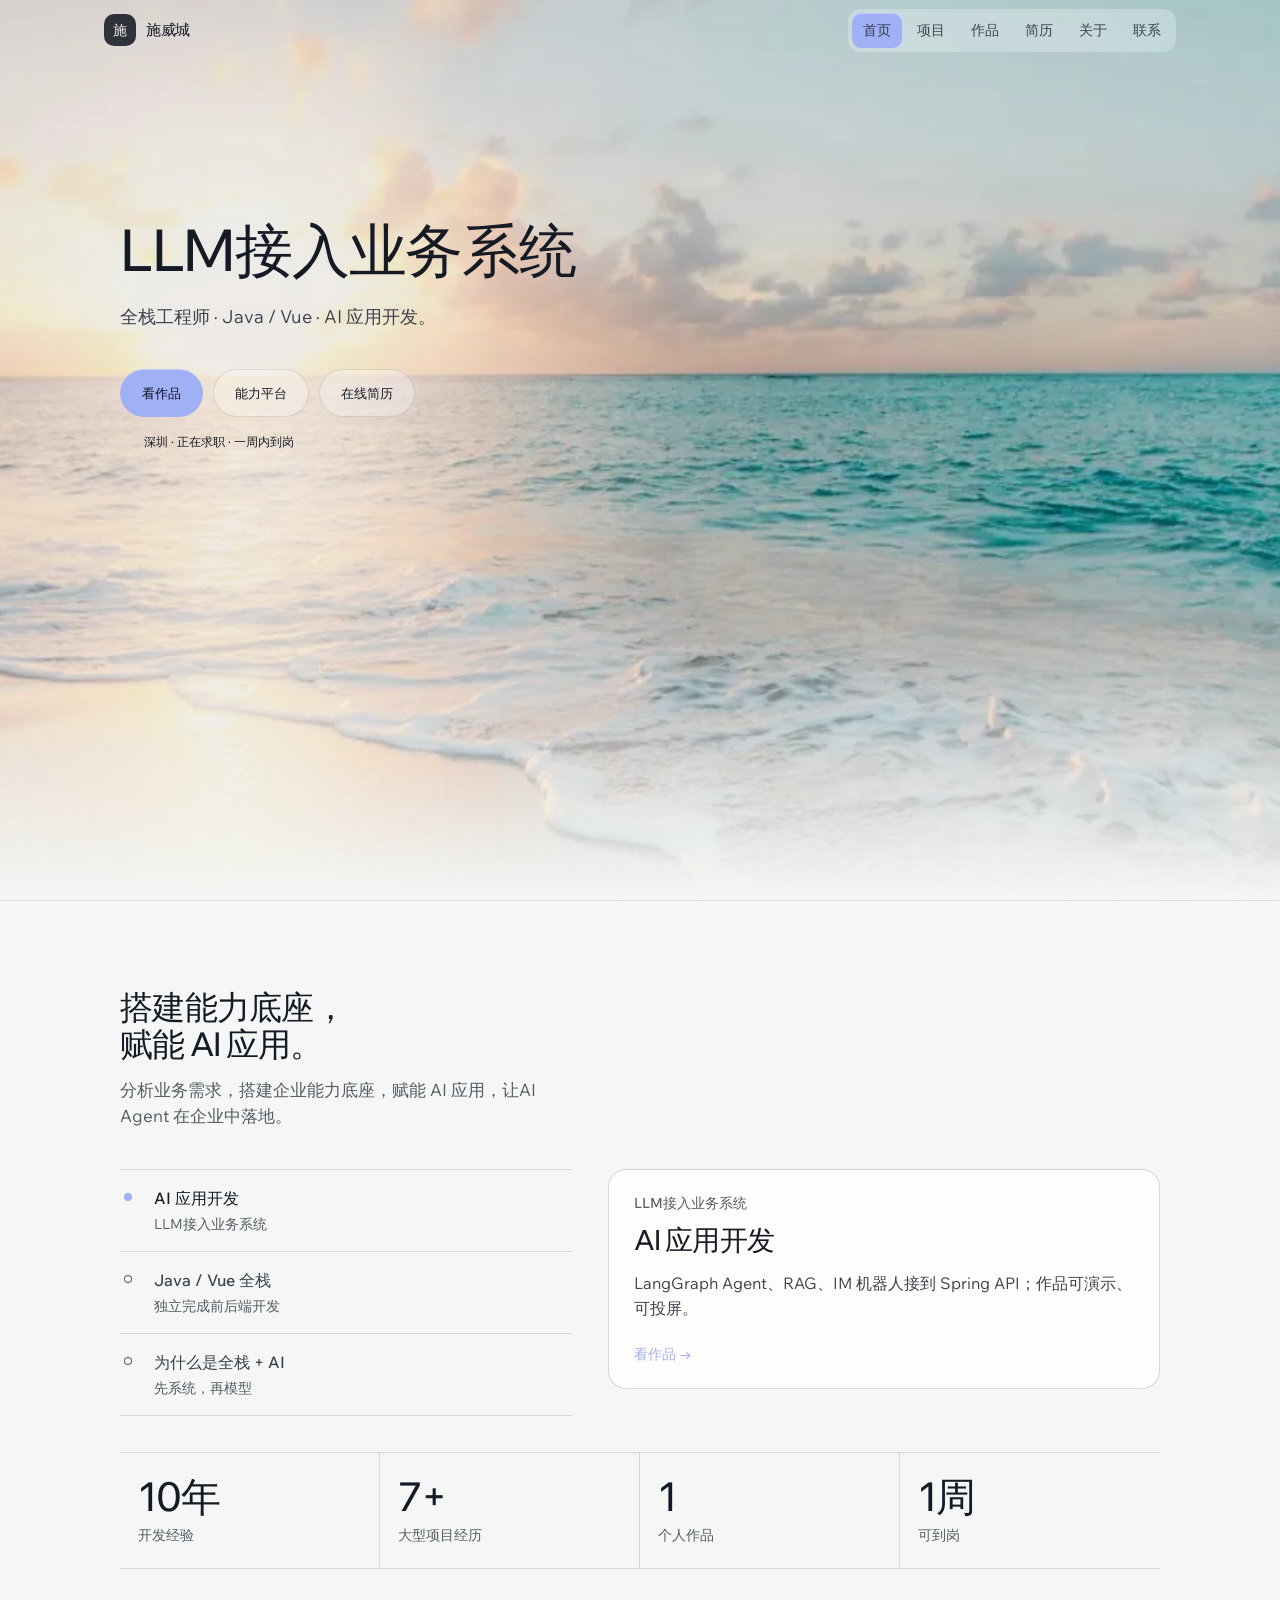
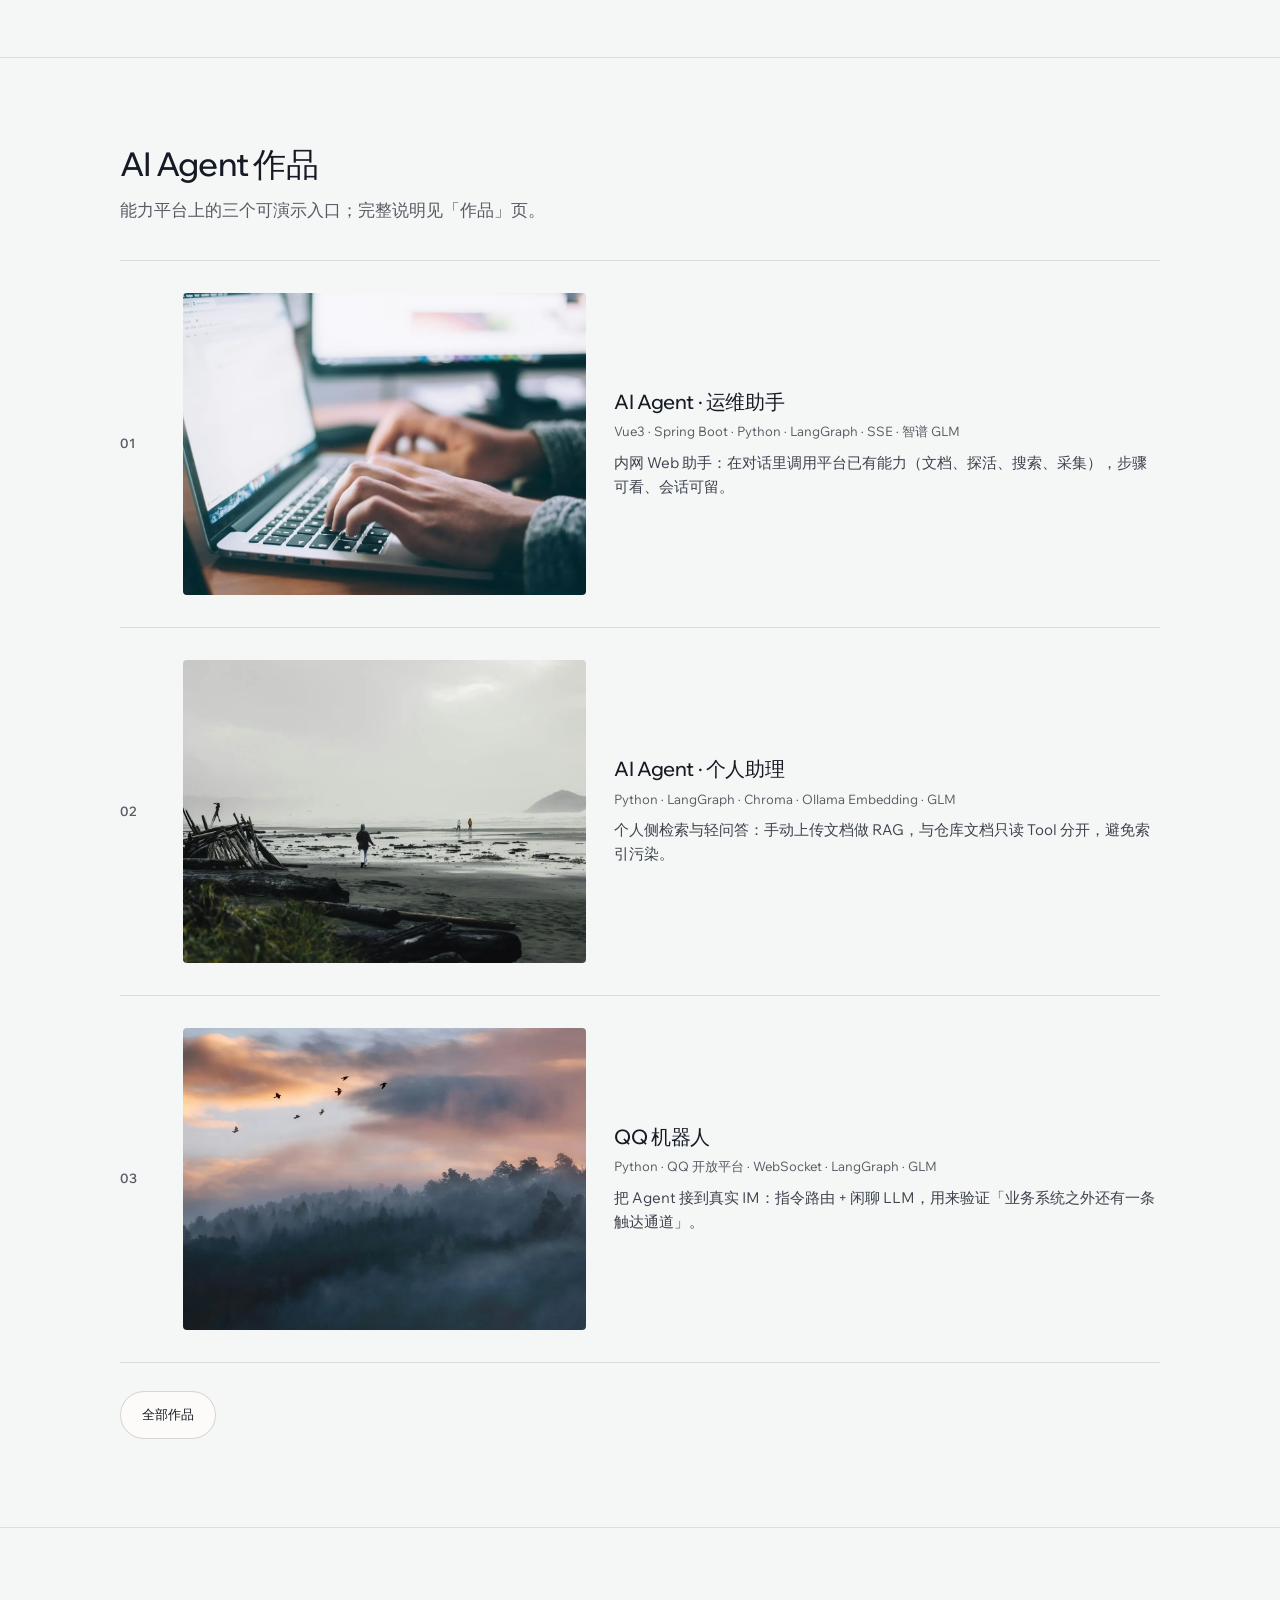
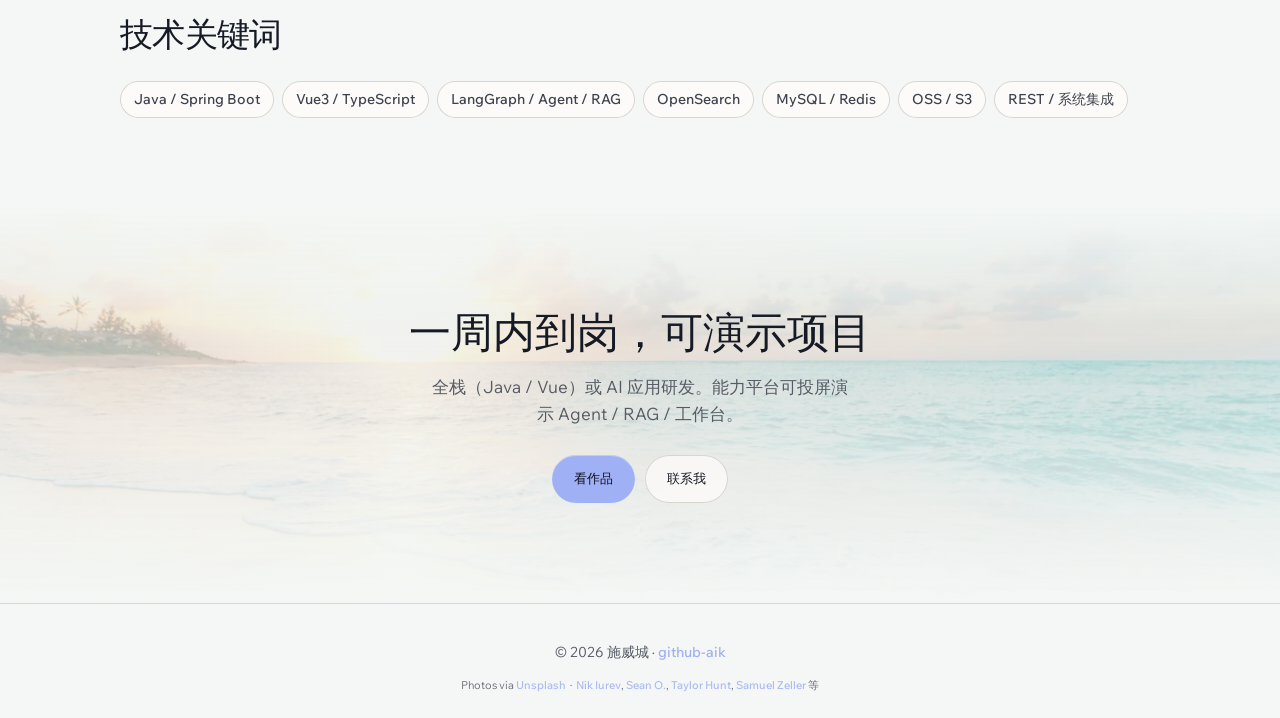
